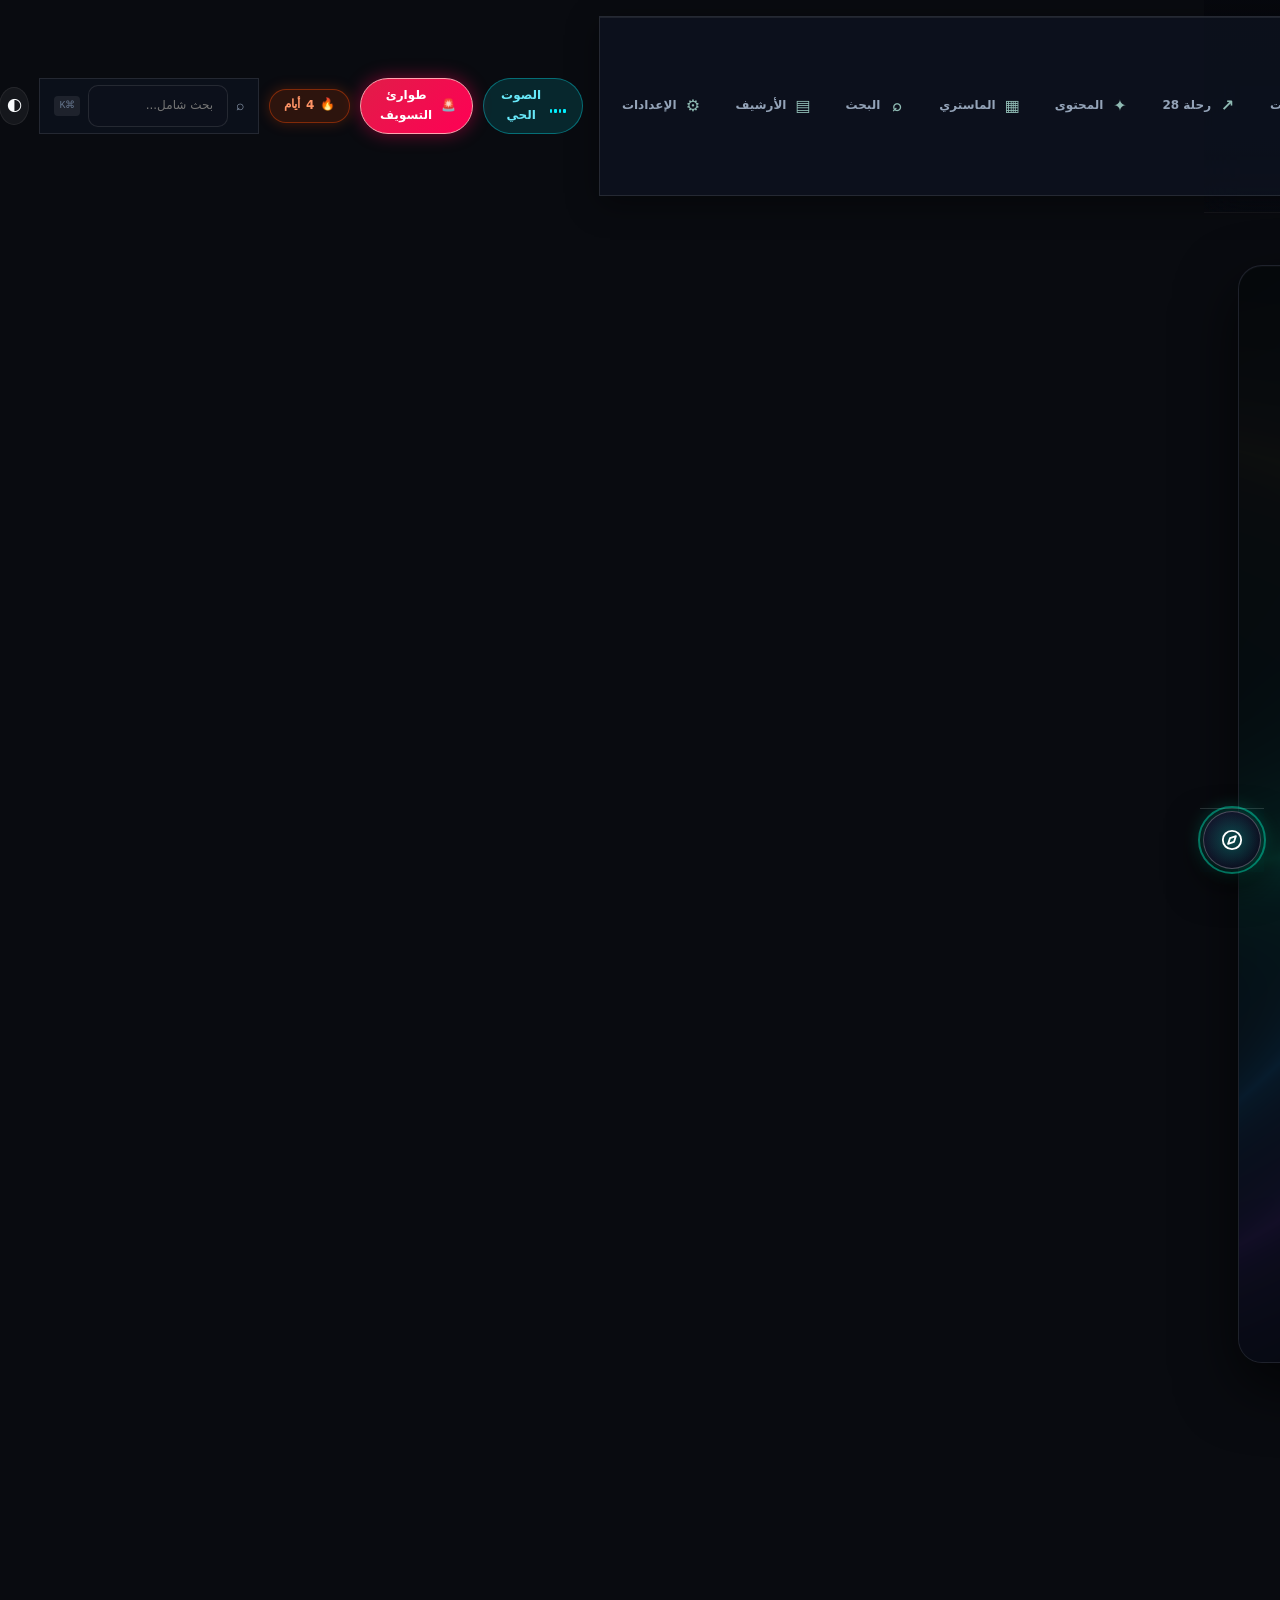
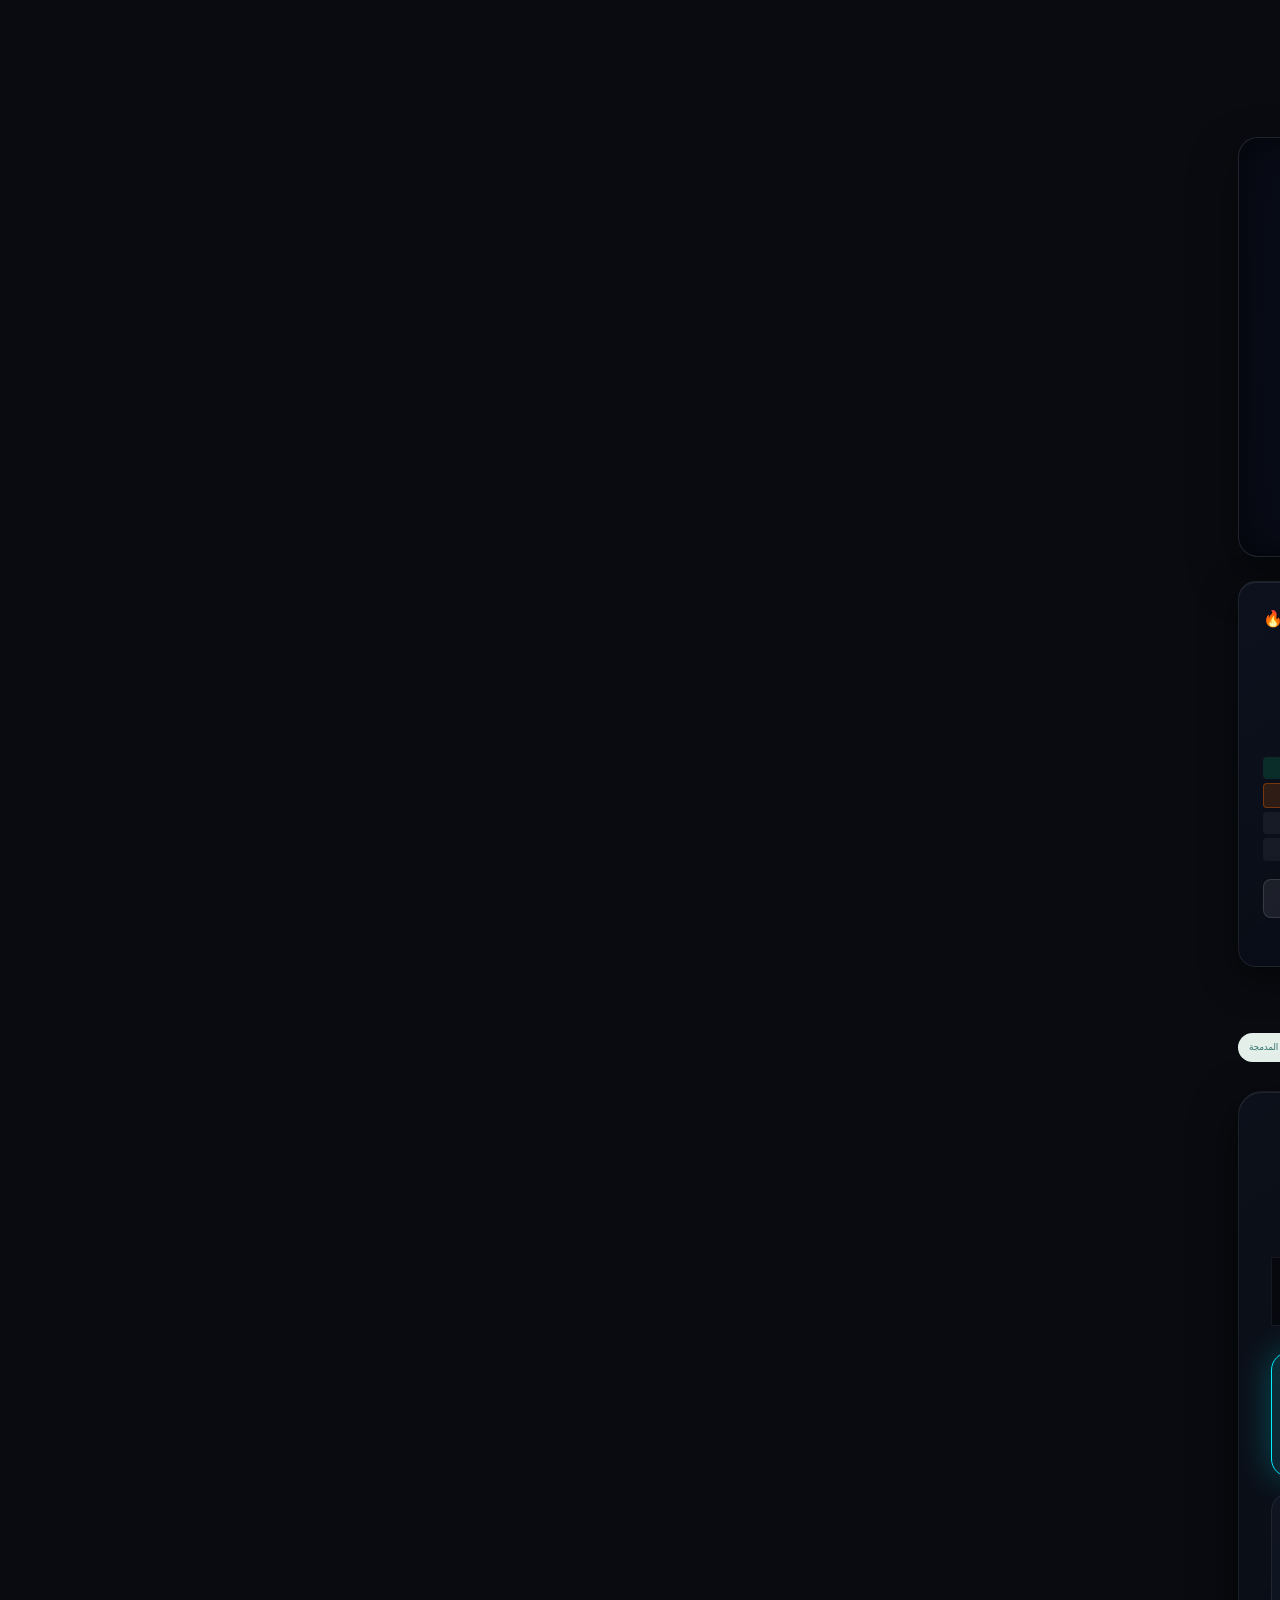
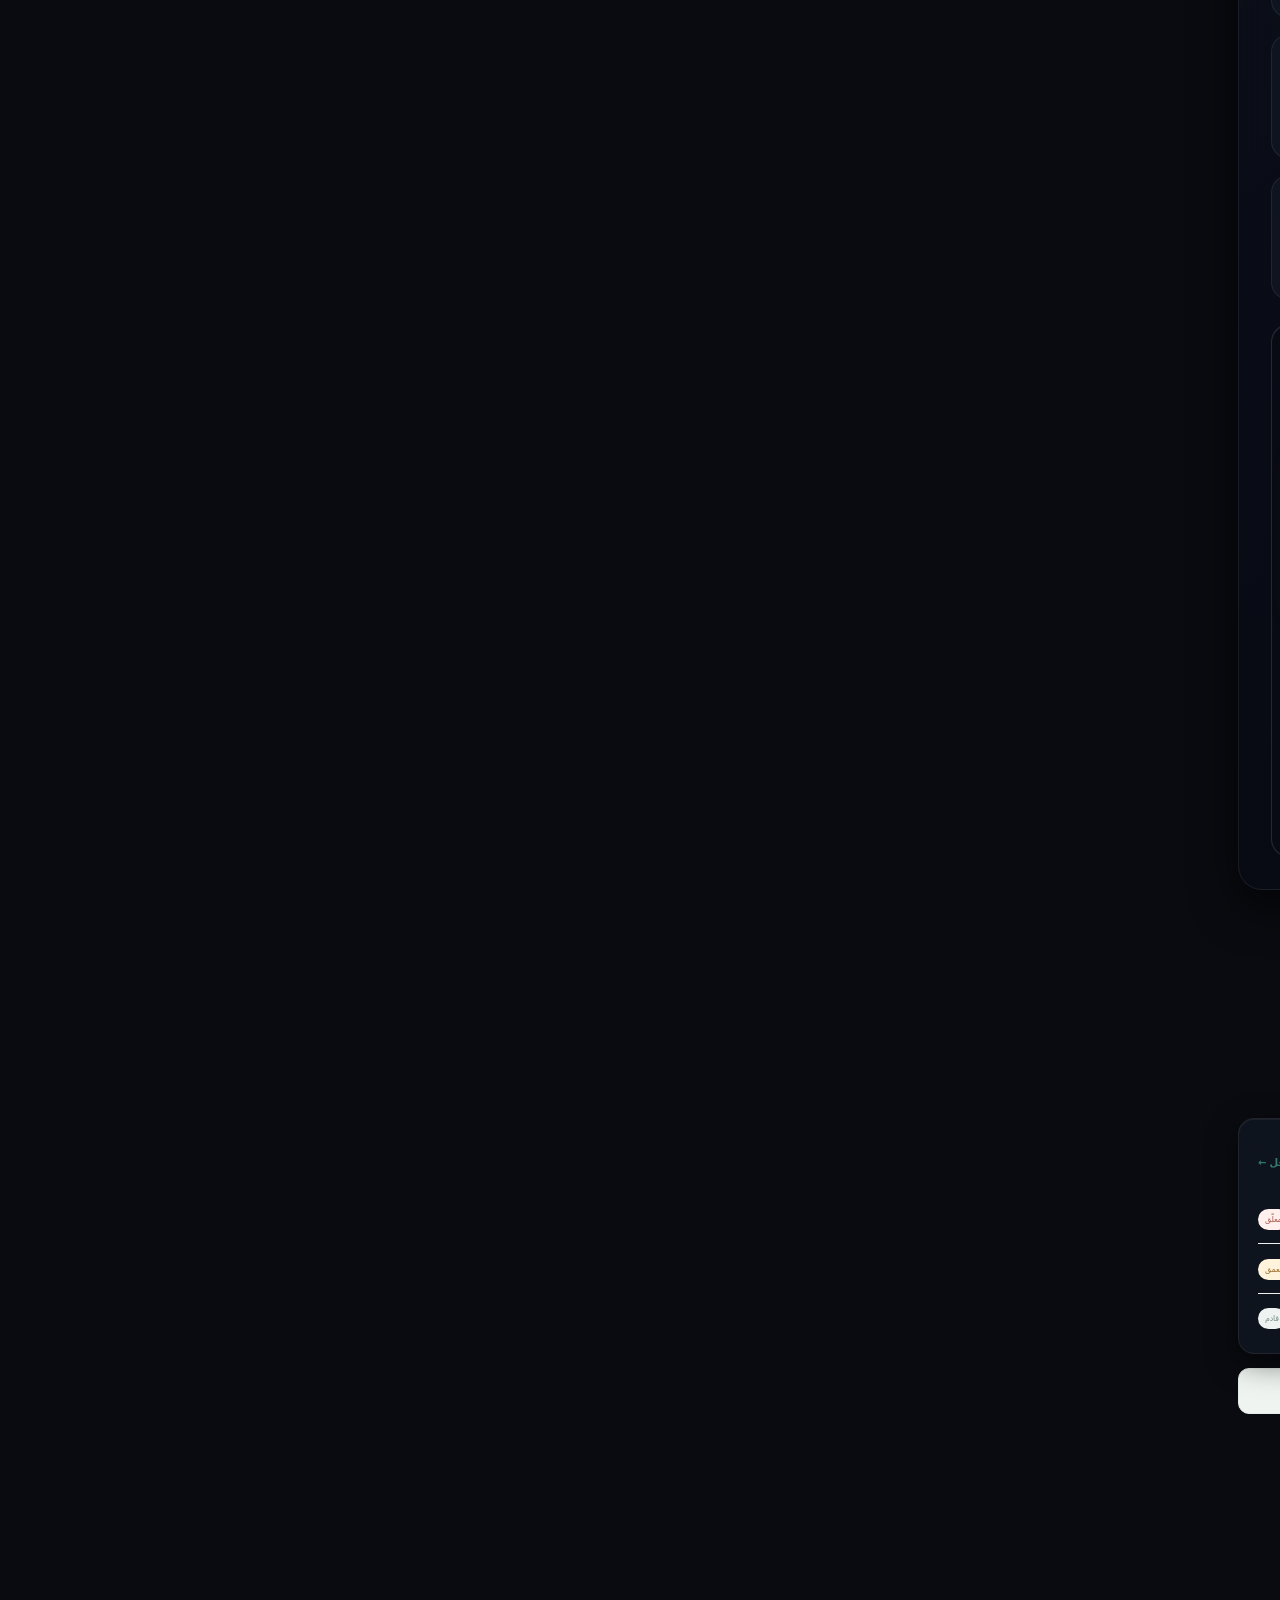
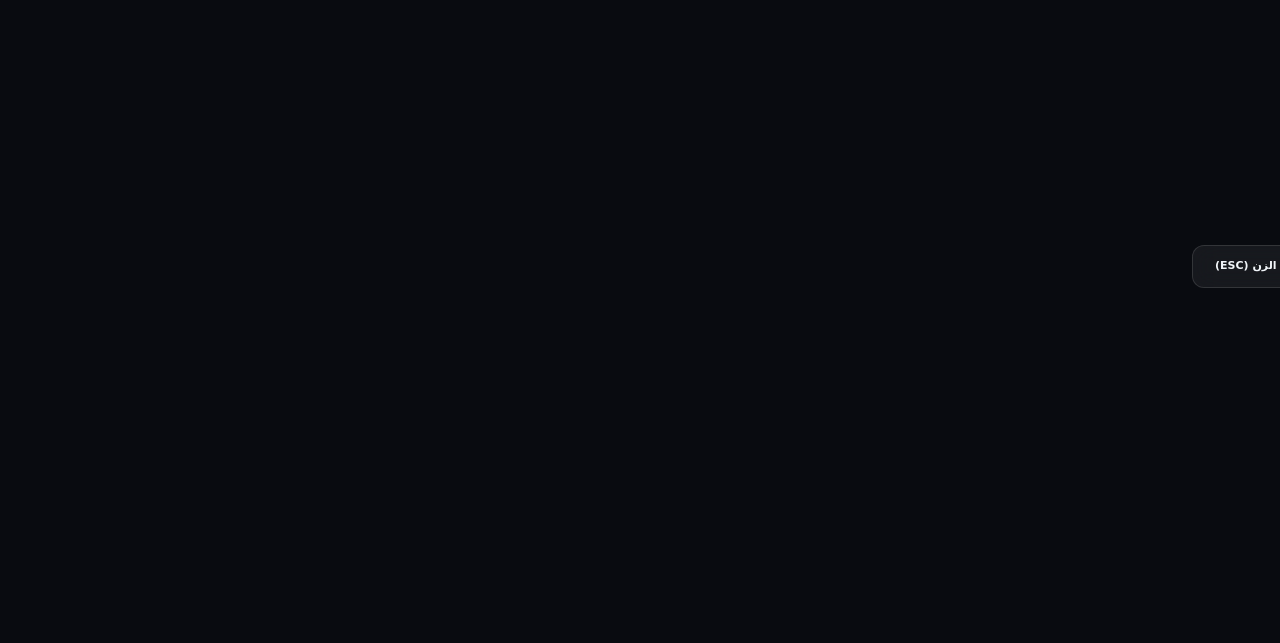
==== منصة_التركيز_والماستري_للشباب.html @ 1148b543 "feat(ui): complete radical redesign with three.js, radial nav, aurora shader, and neo theme" ====
<!DOCTYPE html>

<html dir="rtl" lang="ar">
<head>
<meta charset="utf-8"/>
<meta content="width=device-width, initial-scale=1" name="viewport"/>
<meta content="#10283a" name="theme-color"/>
<link href="[data-uri]" rel="icon" type="image/svg+xml"/>
<meta content="FOCUS LAB × TAFRA OS — مساحة متكاملة للتعلم وإدارة التركيز والتنفيذ وصناعة المحتوى والبحث." name="description"/>
<title>FOCUS LAB × TAFRA OS</title>

<style>
@charset "UTF-8";
:root{--navy:#10283a;--navy-2:#19394d;--ink:#20384a;--muted:#718391;--teal:#277b77;--mint:#bce3d9;--amber:#d7a34e;--coral:#d97966;--paper:#f3f5f2;--white:#fff;--line:#dfe6e4;--soft:#eaf1ee;--shadow:0 18px 55px rgba(18,43,59,.08);--radius:18px}
*{box-sizing:border-box}html{scroll-behavior:smooth}body{margin:0;background:var(--paper);color:var(--ink);font-family:"IBM Plex Sans Arabic","Segoe UI",Tahoma,Arial,sans-serif;font-size:14px;line-height:1.65;direction:rtl}button,input,textarea,select{font:inherit}button{cursor:pointer}a{color:inherit;text-decoration:none}button:focus-visible,a:focus-visible,input:focus-visible,select:focus-visible,textarea:focus-visible{outline:3px solid #a1d6ca;outline-offset:2px}
.app-shell{min-height:100vh;display:flex}.sidebar{width:252px;flex:0 0 252px;background:var(--navy);color:#d4e0e4;display:flex;flex-direction:column;padding:22px 15px 16px;min-height:100vh;position:sticky;top:0;height:100vh;z-index:30}.brand-lockup{display:flex;gap:12px;align-items:center;padding:5px 9px 28px;border-bottom:1px solid #294458}.brand-mark{width:40px;height:40px;border:1px solid #527c7b;border-radius:12px;display:flex;align-items:center;justify-content:center;gap:2px;color:#eaf7f3;font-weight:800;font-size:14px;background:linear-gradient(145deg,#244d5a,#173447)}.brand-mark i{font-style:normal;color:var(--amber);font-size:10px}.brand-name{font-size:12px;font-weight:800;letter-spacing:.1px;color:#fff}.brand-name b{color:var(--amber)}.brand-sub{font-size:8px;color:#92a9b5;letter-spacing:1.6px;margin-top:2px}.sidebar-label{font-size:10px;color:#78929e;font-weight:700;padding:22px 12px 9px}.primary-nav{display:grid;gap:5px}.nav-item{border:0;width:100%;background:transparent;color:#b8c8ce;border-radius:11px;display:flex;align-items:center;gap:11px;text-align:right;padding:11px 12px;font-size:12px;transition:.18s}.nav-item:hover{background:#1a3b50;color:#fff}.nav-item.active{background:#24525b;color:#fff;box-shadow:inset -3px 0 0 var(--amber)}.nav-icon{width:21px;text-align:center;font-size:16px;color:#8fbab3}.nav-item kbd{margin-right:auto;color:#76919b;font-size:9px;background:transparent}.sidebar-bottom{margin-top:auto}.local-status{background:#173548;border:1px solid #2b4b5c;border-radius:12px;padding:11px;display:flex;gap:8px;align-items:center;font-size:10px;color:#c7dedb}.local-status small{margin-right:auto;color:#83a39f;font-size:8px;letter-spacing:.7px}.status-dot{width:7px;height:7px;background:#62c39b;border-radius:50%;box-shadow:0 0 0 4px #62c39b20}.nav-item.subtle{margin-top:8px}.sidebar-version{font-size:8px;color:#668290;text-align:center;margin-top:16px;letter-spacing:1px}.sidebar-version span{color:var(--amber)}
.main-area{flex:1;min-width:0}.topbar{height:68px;display:flex;align-items:center;justify-content:space-between;padding:0 34px;background:#ffffffd9;border-bottom:1px solid var(--line);position:sticky;top:0;z-index:20;backdrop-filter:blur(16px)}.breadcrumb{display:flex;align-items:center;gap:11px;font-size:11px;color:#8a9aa4}.breadcrumb span{font-weight:800;color:#345465;letter-spacing:.3px}.breadcrumb i{font-style:normal;color:#c0c9c8}.breadcrumb b{color:var(--ink);font-weight:700}.top-actions{display:flex;align-items:center;gap:12px}.global-search{height:37px;width:min(340px,34vw);background:#f3f6f4;border:1px solid #e1e8e5;border-radius:10px;display:flex;align-items:center;gap:8px;padding:0 10px;color:#78908e}.global-search input{flex:1;min-width:0;border:0;background:transparent;outline:0;font-size:10px;color:var(--ink)}.global-search kbd{font-size:8px;color:#98a6a7;background:#fff;border:1px solid #e2e7e5;border-radius:4px;padding:2px 4px}.icon-button{width:36px;height:36px;border:1px solid var(--line);background:#fff;border-radius:10px;color:var(--ink);font-size:19px;display:grid;place-items:center}.icon-button:hover{border-color:#9fc5bb;color:var(--teal)}.avatar{width:31px;height:31px;border-radius:50%;display:grid;place-items:center;background:#e4efeb;color:#27665f;font-weight:800;font-size:9px}.mobile-menu{display:none;border:0;background:none;font-size:20px;color:var(--navy)}
.main-scroll{padding:28px 34px 60px;max-width:1700px;margin:auto}.page{display:none;animation:fadeUp .25s ease}.page.active{display:block}@keyframes fadeUp{from{opacity:0;transform:translateY(7px)}to{opacity:1;transform:none}}@media(prefers-reduced-motion:reduce){*{scroll-behavior:auto!important;animation:none!important;transition:none!important}}
.hero-panel{background:var(--navy);border-radius:24px;min-height:335px;overflow:hidden;display:grid;grid-template-columns:1.1fr .9fr;position:relative;color:#fff;box-shadow:var(--shadow)}.hero-panel:after{content:"";position:absolute;inset:0;background:linear-gradient(115deg,transparent 54%,#24526370 100%);pointer-events:none}.hero-copy{padding:42px 46px;position:relative;z-index:1}.eyebrow{font-size:9px;color:#78938f;letter-spacing:1.1px;font-weight:800;display:flex;align-items:center;gap:8px}.hero-copy .eyebrow{color:#99c3bb}.eyebrow-dot{width:6px;height:6px;border-radius:50%;background:var(--amber);box-shadow:0 0 0 4px #d7a34e20}.hero-copy h1{font-size:clamp(30px,3vw,43px);line-height:1.35;letter-spacing:-1px;margin:20px 0 11px;color:#fff;font-weight:800}.hero-copy h1 em{color:#b8e1d6;font-style:normal}.hero-copy p{max-width:590px;color:#b8cbd0;font-size:12px;line-height:2;margin:0}.hero-actions{display:flex;gap:9px;margin-top:24px}.btn{border:1px solid transparent;border-radius:10px;padding:10px 15px;font-size:11px;font-weight:700;display:inline-flex;align-items:center;justify-content:center;gap:15px;transition:.18s}.btn:hover{transform:translateY(-1px)}.btn-primary{background:var(--teal);color:#fff;border-color:#328d86}.btn-primary:hover{background:#206c68}.btn-ghost{border-color:#526d7a;background:#1b3b4e;color:#dbe8e9}.btn-secondary{background:#e8f1ed;color:#285d56;border-color:#d6e6df}.btn-danger{background:#fff0ed;color:#a24e40;border-color:#f0c6bd}.btn-small{padding:7px 11px;font-size:10px}.hero-proof{display:flex;gap:25px;margin-top:31px;color:#78949e;font-size:8px;letter-spacing:1px}.hero-proof b{color:#d7e9e7;margin-right:5px}.hero-visual{position:relative;min-height:320px;display:grid;place-items:center;overflow:hidden}.core-node{width:116px;height:116px;border-radius:50%;border:1px solid #85b8ad80;background:radial-gradient(circle,#2c6770,#17394b 66%);box-shadow:0 0 0 15px #3b716b18,0 0 60px #5fb8a33b;display:grid;place-content:center;text-align:center;z-index:3}.core-glyph{font-size:27px;font-weight:800;color:#fff;letter-spacing:-2px}.core-glyph span{color:var(--amber);font-size:13px}.core-node small{font-size:7px;color:#aed0c9;letter-spacing:1px}.orbit{position:absolute;border:1px solid #84b0ad38;border-radius:50%;transform:rotate(-25deg)}.orbit-one{width:260px;height:155px}.orbit-two{width:320px;height:214px;transform:rotate(33deg)}.orbit-three{width:385px;height:265px;transform:rotate(-50deg);border-style:dashed}.float-node{position:absolute;z-index:4;width:65px;height:65px;border-radius:15px;background:#254a5b;border:1px solid #557b81;display:grid;place-content:center;text-align:center;box-shadow:0 12px 22px #071a2855}.float-node b{font-size:18px;color:#fff;line-height:1.1}.float-node small{font-size:7px;color:#9dbcb8;letter-spacing:.8px}.node-a{top:47px;right:17%}.node-b{bottom:55px;right:25%}.node-c{top:135px;left:13%}.visual-caption{position:absolute;bottom:15px;right:0;left:0;text-align:center;font-size:7px;letter-spacing:2px;color:#688f98}
.section-heading{display:flex;justify-content:space-between;align-items:end;margin:30px 0 15px}.compact-heading{margin-top:28px}.section-heading h2{font-size:19px;margin:6px 0 0}.live-chip{font-size:9px;background:#e4efea;color:#37766d;border-radius:30px;padding:7px 11px}.live-chip i{display:inline-block;width:6px;height:6px;background:#45a880;border-radius:50%;margin-left:5px}.metrics-grid{display:grid;grid-template-columns:repeat(4,1fr);gap:13px}.metric-card{background:#fff;border:1px solid var(--line);border-radius:14px;padding:17px;position:relative;overflow:hidden}.metric-card:after{content:"";width:60px;height:60px;border:1px solid #e2ece8;border-radius:50%;position:absolute;left:-18px;top:-18px}.metric-top{display:flex;justify-content:space-between;align-items:center;color:#7e9297;font-size:9px}.metric-icon{width:28px;height:28px;border-radius:8px;display:grid;place-items:center;background:#edf4f0;color:var(--teal);font-size:14px}.metric-value{font-size:27px;font-weight:800;color:var(--navy);margin:8px 0 0;letter-spacing:-.5px}.metric-foot{font-size:9px;color:#82938e;margin-top:2px}.overview-grid{display:grid;grid-template-columns:1.3fr .7fr;gap:14px;margin-top:14px}.lower-grid{grid-template-columns:.9fr 1.1fr}.panel{background:#fff;border:1px solid var(--line);border-radius:var(--radius);padding:19px;min-width:0}.panel-head{display:flex;justify-content:space-between;align-items:center;gap:10px;margin-bottom:15px}.panel-kicker{font-size:8px;letter-spacing:1px;color:#91a09f;font-weight:800}.panel h3{font-size:15px;margin:4px 0 0;color:var(--navy)}.panel-number{font-size:9px;color:#b7c4c1}.system-flow{display:flex;align-items:center;gap:8px}.system-step{flex:1;background:#f1f5f2;border:1px solid #e3ebe7;border-radius:11px;padding:12px 10px;min-width:0}.step-no{display:block;font-size:8px;color:#b59a68;margin-bottom:5px}.system-step b{display:block;font-size:10px;color:#285b58;direction:ltr;text-align:right}.system-step small{font-size:9px;color:#879995}.flow-arrow{color:#bdc8c2;font-size:16px}.system-bridge{display:flex;gap:8px;align-items:center;flex-wrap:wrap;background:#f8faf9;border:1px dashed #d7e2de;border-radius:10px;padding:10px;margin-top:12px}.system-bridge span{color:#2d716b;font-size:9px;font-weight:800;letter-spacing:.4px}.system-bridge i{font-style:normal;font-size:9px;color:#899792;margin-left:7px}.system-note{font-size:9px;color:#71837d;border-top:1px solid #edf1ef;margin-top:12px;padding-top:10px}.spark{color:var(--amber);font-size:20px}.next-move{background:#f1f6f2;border-radius:12px;padding:15px;margin:12px 0}.next-move b{display:block;font-size:13px;color:#275a55}.next-move p{font-size:10px;color:#758983;margin:5px 0 0}.text-link{border:0;background:none;color:#367b73;font-weight:700;font-size:10px;padding:0;cursor:pointer}.text-link span{margin-right:5px}.journey-progress{display:flex;gap:14px;align-items:center}.progress-ring{--pct:0%;width:74px;height:74px;border-radius:50%;background:conic-gradient(var(--teal) var(--pct),#e9efeb 0);display:grid;place-items:center;position:relative;flex:0 0 auto}.progress-ring:before{content:"";position:absolute;inset:7px;background:#fff;border-radius:50%}.progress-ring span{position:relative;font-size:14px;font-weight:800;color:var(--navy)}.journey-progress b{display:block;font-size:17px;color:var(--navy)}.journey-progress small{display:block;color:#80938d;font-size:9px}.journey-progress p{font-size:9px;color:#87958f;margin:5px 0}.mini-week-bars{display:flex;gap:6px;margin-top:15px}.mini-week-bars span{flex:1;height:5px;background:#e8eeeb;border-radius:4px;overflow:hidden}.mini-week-bars i{display:block;height:100%;width:0;background:var(--teal)}.research-status{display:grid;gap:10px}.research-status>div{display:flex;align-items:center;gap:10px;border-bottom:1px solid #eef1ef;padding-bottom:9px}.research-status>div:last-child{border:0;padding:0}.research-status>div>b{font-size:17px;color:#b5c3bf}.research-status strong{display:block;font-size:10px;color:#314d5a}.research-status small{display:block;font-size:8px;color:#879690}.status-tag{margin-right:auto;font-style:normal;font-size:8px;padding:4px 7px;border-radius:20px;white-space:nowrap}.status-tag.amber{background:#fff3dc;color:#9a702e}.status-tag.red{background:#fff0ed;color:#ab5b4d}.status-tag.muted{background:#eef2f0;color:#7d9089}.footnote-strip{margin-top:14px;background:#eff4f1;border:1px solid #e2ebe5;border-radius:11px;padding:10px 13px;font-size:9px;color:#74857e}.footnote-strip span{color:var(--teal);font-size:15px;vertical-align:middle;margin-left:6px}
.page-intro{display:flex;justify-content:space-between;align-items:center;gap:20px;margin:5px 0 25px}.page-intro h1{font-size:30px;color:var(--navy);margin:6px 0 4px;letter-spacing:-.5px}.page-intro p{margin:0;color:#778982;font-size:11px;max-width:720px}.intro-stat{min-width:100px;padding:14px 17px;border:1px solid var(--line);background:#fff;border-radius:14px;text-align:center}.intro-stat b{display:block;font-size:27px;color:var(--teal);line-height:1.2}.intro-stat span{font-size:8px;color:#8b9a94;letter-spacing:.8px}.tab-row{display:flex;gap:5px;overflow:auto;border-bottom:1px solid var(--line);margin:0 0 17px;padding-bottom:10px;scrollbar-width:thin}.tab{white-space:nowrap;border:1px solid transparent;background:transparent;color:#7a8c85;padding:7px 12px;border-radius:8px;font-size:10px}.tab.active{background:#e6f0eb;color:#286b64;border-color:#d6e6df;font-weight:800}.content-stage{min-height:180px}.filter-row{display:flex;gap:9px;margin:15px 0}.field{width:100%;border:1px solid #dfe7e3;background:#fff;border-radius:9px;padding:10px 11px;color:var(--ink);font-size:10px;outline:0;min-width:0}.field:focus{border-color:#8eb9ad;box-shadow:0 0 0 3px #b7dacf35}.search-field{max-width:430px}.field::placeholder{color:#a0ada7}.small-field{padding:6px;font-size:9px}.form-row{display:flex;gap:8px}.stack-form{display:grid;gap:10px}.stack-form label{font-size:9px;color:#788b84}.stack-form label textarea{margin-top:4px}.plain-list{padding-right:17px;font-size:10px;color:#72857e}.plain-list li{margin:6px 0}.muted-text{color:#8d9c95;font-size:9px}
.card-grid{display:grid;grid-template-columns:repeat(3,1fr);gap:11px}.data-card{border:1px solid var(--line);background:#fff;border-radius:13px;padding:15px;min-width:0;transition:.18s;cursor:pointer}.data-card:hover{border-color:#adcfc4;transform:translateY(-2px);box-shadow:0 9px 20px #264c3d10}.data-card .card-meta{display:flex;justify-content:space-between;gap:8px;color:#91a19a;font-size:8px;margin-bottom:7px}.data-card h3{font-size:13px;line-height:1.5;color:#26495a;margin:0 0 7px}.data-card p{font-size:9px;line-height:1.8;color:#788982;margin:0}.data-card .card-foot{display:flex;justify-content:space-between;align-items:center;margin-top:12px;padding-top:9px;border-top:1px solid #eff2f0;font-size:8px;color:#8b9b95}.pill{font-size:8px;border-radius:20px;padding:4px 8px;background:#eef4f0;color:#3a776d;white-space:nowrap}.pill.warn{background:#fff4df;color:#9b712f}.pill.bad{background:#fff0ec;color:#a8594b}
.book-card{cursor:pointer}.book-card .book-number{font-size:23px;color:#d5e2dc;font-weight:800;line-height:1.1}.book-card.blocked{border-right:3px solid var(--coral)}.book-card.complete{border-right:3px solid var(--amber)}.detail-panel{background:#fff;border:1px solid var(--line);border-radius:15px;padding:22px;margin-top:14px}.detail-panel h2{font-size:19px;color:var(--navy);margin:0 0 10px}.detail-panel .detail-body{font-size:10px;color:#536a68;line-height:2;white-space:pre-wrap}.detail-actions{display:flex;gap:8px;flex-wrap:wrap;margin-top:16px}.source-links{display:flex;gap:6px;flex-wrap:wrap;margin-top:12px}.source-links a{font-size:8px;color:#2d746c;background:#eef5f1;border-radius:20px;padding:5px 9px;direction:ltr}
.tool-grid{display:grid;grid-template-columns:repeat(4,1fr);gap:11px}.tool-card{background:#fff;border:1px solid var(--line);border-radius:13px;padding:15px;cursor:pointer;position:relative;min-height:135px;transition:.18s}.tool-card:hover{border-color:#91bfb3;transform:translateY(-2px);box-shadow:0 10px 24px #183d3310}.tool-card .tool-id{font-size:8px;color:#a3b0a9;letter-spacing:1px}.tool-card .tool-icon{float:left;width:29px;height:29px;border-radius:9px;background:#ecf4ef;color:#3c8278;display:grid;place-items:center;font-size:14px}.tool-card h3{margin:10px 0 5px;color:#274858;font-size:12px}.tool-card p{margin:0;color:#82928b;font-size:9px;line-height:1.7}.tool-card .tool-action{position:absolute;bottom:12px;left:14px;color:#77a49a;font-size:13px}
.journey-topline{display:flex;gap:10px;margin:-7px 0 15px}.journey-stat{background:#fff;border:1px solid var(--line);border-radius:10px;padding:9px 13px;min-width:85px}.journey-stat span{display:block;color:#8b9a94;font-size:8px}.journey-stat b{font-size:16px;color:#2e716a}.journey-stat.wide{display:flex;align-items:center;gap:12px;flex:1;justify-content:space-between}.journey-stat.wide span{white-space:nowrap}.journey-stat.wide input{max-width:160px}.journey-weeks{display:grid;grid-template-columns:repeat(4,1fr);gap:10px;margin-bottom:14px}.week-card{background:#fff;border:1px solid var(--line);border-radius:13px;padding:13px}.week-card.active{border-color:#83b7a9;box-shadow:0 0 0 2px #c4e2d7}.week-card .week-label{font-size:8px;color:#a0ada8}.week-card h3{font-size:12px;margin:4px 0;color:#285a57}.week-card p{font-size:8px;color:#84938d;margin:0}.week-card .week-progress{height:4px;background:#edf1ef;border-radius:4px;margin-top:10px}.week-card .week-progress i{display:block;height:100%;background:var(--teal);border-radius:4px}.day-grid{display:grid;grid-template-columns:repeat(7,1fr);gap:6px;margin:12px 0 5px}.day-button{border:1px solid #e1e9e4;border-radius:8px;background:#f8faf8;padding:8px 4px;color:#72857e;text-align:center;font-size:8px}.day-button b{display:block;font-size:14px;color:#315e5a}.day-button.done{background:#e5f2eb;border-color:#bcdacb;color:#3d796c}.day-button.selected{border-color:var(--teal);box-shadow:inset 0 0 0 1px var(--teal)}.day-detail{margin-top:12px}.day-detail h3{font-size:16px}.day-detail .day-detail-row{display:grid;grid-template-columns:1fr 1fr;gap:10px;margin:12px 0}.detail-box{background:#f3f7f4;border-radius:10px;padding:13px}.detail-box span{display:block;color:#8b9b93;font-size:8px}.detail-box b{display:block;color:#375a54;font-size:10px;margin-top:4px}
.mastery-flow{display:flex;gap:5px;overflow:auto;margin-bottom:15px;padding-bottom:3px}.mastery-stage{min-width:85px;flex:1;text-align:center;background:#e8f0eb;border-radius:8px;padding:8px 6px;font-size:8px;color:#477269}.mastery-stage b{display:block;color:#2b645d;font-size:9px}.mastery-layout{display:grid;grid-template-columns:1.25fr .75fr;gap:13px}.task-form{display:grid;gap:8px;border-bottom:1px solid #edf1ee;padding-bottom:14px}.task-form .form-row>*{flex:1}.task-filters{display:flex;gap:5px;margin:12px 0}.chip{border:1px solid #e1e9e4;border-radius:20px;background:#fff;color:#82918a;font-size:8px;padding:5px 10px}.chip.active{background:#e7f1ed;color:#286d63;border-color:#cfe3d9}.task-list{display:grid;gap:8px}.task-item{border:1px solid #e6ece8;border-radius:10px;padding:11px;display:grid;grid-template-columns:auto 1fr auto;gap:10px;align-items:start}.task-check{width:17px;height:17px;border:1px solid #b7c9c0;border-radius:5px;background:#fff;color:#fff;font-size:10px;display:grid;place-items:center}.task-check.done{background:var(--teal);border-color:var(--teal)}.task-item h4{font-size:10px;color:#345360;margin:0}.task-item p{font-size:8px;color:#8a9992;margin:3px 0}.task-item.done h4{text-decoration:line-through;color:#91a19a}.task-actions{display:flex;gap:4px}.task-actions button{border:0;background:#f2f5f3;color:#87958f;border-radius:5px;padding:4px 6px;font-size:8px}.task-meta{display:flex;gap:6px;flex-wrap:wrap;margin-top:5px}.priority{font-size:7px;padding:2px 6px;border-radius:10px}.priority.high{background:#fff0ec;color:#ad6252}.priority.medium{background:#fff5e3;color:#a07b3e}.priority.low{background:#eef4ef;color:#678778}.side-stack{display:grid;gap:13px;align-content:start}.history-list{display:grid;gap:7px;margin-top:12px}.history-item{padding:8px 10px;background:#f7f9f7;border-radius:8px;font-size:8px;color:#7b8d84}.principle-panel{background:#17374a;color:#fff;border:0}.principle-panel h3{color:#d4e9e3;font-size:16px;line-height:1.6}.principle-panel p{color:#9db9b8;font-size:9px}
.content-stats{display:grid;grid-template-columns:repeat(6,1fr);gap:8px;margin:-5px 0 18px}.content-stat{background:#fff;border:1px solid var(--line);border-radius:10px;padding:10px}.content-stat b{font-size:18px;color:var(--teal);display:block}.content-stat span{font-size:8px;color:#85968e}.data-toolbar{display:flex;gap:8px;flex-wrap:wrap;margin:12px 0}.data-toolbar .field{width:auto;flex:1;min-width:145px}.idea-grid{display:grid;grid-template-columns:repeat(3,1fr);gap:9px}.idea-row{border:1px solid var(--line);border-radius:12px;background:#fff;padding:12px}.idea-row h4{margin:0 0 5px;color:#2c5260;font-size:10px}.idea-row p{font-size:8px;color:#83938b;margin:0 0 8px;line-height:1.7}.idea-row .idea-hook{font-size:8px;color:#46776d;background:#f0f6f2;border-radius:6px;padding:7px;margin-top:7px}.idea-row .idea-tag{font-size:7px;color:#a0ada6}.pagination{display:flex;align-items:center;justify-content:center;gap:7px;margin:17px 0}.pagination button{border:1px solid #dce7e0;background:#fff;color:#55776f;border-radius:7px;padding:6px 10px;font-size:9px}.pagination span{font-size:9px;color:#82918a}.data-table-wrap{overflow:auto;border:1px solid var(--line);border-radius:11px;background:#fff}.data-table{border-collapse:collapse;width:100%;font-size:8px;min-width:700px}.data-table th{position:sticky;top:0;text-align:right;background:#18384b;color:#e8f1ee;padding:9px;white-space:nowrap}.data-table td{border-bottom:1px solid #edf1ee;padding:8px;color:#6b7e78;vertical-align:top;max-width:260px}.data-table tr:nth-child(even){background:#f8faf8}.data-table td:first-child{color:#3d736a;white-space:nowrap}.table-link{border:0;background:transparent;color:#2d766c;text-align:right;padding:0}.sheet-library{display:grid;grid-template-columns:repeat(3,1fr);gap:9px}.sheet-card{background:#fff;border:1px solid var(--line);border-radius:10px;padding:12px;text-align:right}.sheet-card b{display:block;font-size:9px;color:#315b60;direction:ltr;text-align:right}.sheet-card span{font-size:8px;color:#899a91}.sheet-card em{display:block;font-size:7px;color:#b18443;font-style:normal;margin-top:5px}
.analytics-grid{display:grid;grid-template-columns:1fr 1fr;gap:12px}.chart-panel{background:#fff;border:1px solid var(--line);border-radius:13px;padding:15px}.bar-line{display:grid;grid-template-columns:100px 1fr 45px;gap:8px;align-items:center;margin:9px 0;font-size:8px;color:#74877f}.bar-track{height:8px;background:#edf1ef;border-radius:20px;overflow:hidden}.bar-track i{height:100%;display:block;background:var(--teal);border-radius:20px}.metric-input-row{display:flex;gap:8px;align-items:center;margin:8px 0}.metric-input-row label{flex:1;font-size:9px;color:#70847b}.metric-input-row input{width:100px}
.betafra-grid{display:grid;grid-template-columns:1fr 1fr;gap:12px}.journey-stage-card{background:#fff;border:1px solid var(--line);border-radius:13px;padding:17px}.journey-stage-card .stage-no{color:#c59b54;font-size:10px;font-weight:800}.journey-stage-card h3{font-size:13px;color:#31555c;margin:5px 0}.journey-stage-card p{font-size:9px;color:#82928a;margin:0;line-height:1.8}.institution-layout{display:grid;grid-template-columns:1.1fr .9fr;gap:12px}.highlight-box{background:#17384a;border-radius:14px;padding:18px;color:#fff}.highlight-box h3{color:#d8ebe5}.highlight-box p{font-size:9px;color:#b1c5c6}.disclaimer{background:#fff5e4;border:1px solid #f1dfba;color:#8c6d35;border-radius:10px;padding:12px;font-size:9px;margin-top:12px}
.research-dashboard{display:grid;grid-template-columns:repeat(4,1fr);gap:10px;margin-bottom:14px}.research-card-mini{background:#fff;border:1px solid var(--line);border-radius:12px;padding:13px}.research-card-mini b{font-size:22px;color:#32756b;display:block}.research-card-mini span{font-size:8px;color:#82928b}.research-split{display:grid;grid-template-columns:1fr 1fr;gap:13px}.archive-layout{display:grid;grid-template-columns:270px 1fr;gap:12px;align-items:start}.archive-list{position:sticky;top:82px}.archive-doc-button{width:100%;border:0;border-bottom:1px solid #edf1ee;background:#fff;text-align:right;padding:11px 4px;color:#5c7771;font-size:9px}.archive-doc-button.active{color:#1f6e66;font-weight:800}.archive-doc-button small{display:block;color:#97a49d;font-size:7px;margin-top:3px}.archive-reader{min-height:450px}.reader-head{display:flex;justify-content:space-between;align-items:center;gap:12px}.reader-head input{max-width:250px}.archive-result{font-size:9px;line-height:1.9;max-height:68vh;overflow:auto;white-space:pre-wrap;color:#627a72;background:#fafcfb;border-radius:10px;padding:15px;margin-top:13px}.archive-result mark{background:#f8e6aa;color:#483b22}.settings-grid{display:grid;grid-template-columns:1fr 1fr;gap:13px}.settings-grid .panel p{font-size:9px;color:#83938b}.button-row{display:flex;gap:8px;flex-wrap:wrap;margin-top:14px}.file-button{cursor:pointer}.file-button input{display:none}.inline-feedback{font-size:9px;color:#36796e;margin-top:10px}.danger-zone{border-color:#f0d5ce}
.modal-backdrop{display:none;position:fixed;inset:0;background:#0b1d2acc;z-index:100;align-items:center;justify-content:center;padding:20px}.modal-backdrop.open{display:flex}.modal-window{width:min(640px,100%);max-height:90vh;overflow:auto;background:#fff;border-radius:18px;box-shadow:0 30px 90px #07152080}.modal-header{display:flex;justify-content:space-between;align-items:start;padding:21px 23px 15px;border-bottom:1px solid #edf1ef}.modal-header h2{font-size:19px;color:var(--navy);margin:5px 0}.modal-header p{font-size:9px;color:#85948c;margin:0}.modal-body{padding:20px 23px}.modal-footer{display:flex;justify-content:space-between;align-items:center;padding:12px 23px;border-top:1px solid #edf1ef;color:#9aa69f;font-size:8px}.close-modal{font-size:22px}.tool-form-grid{display:grid;grid-template-columns:1fr 1fr;gap:10px}.tool-form-grid label{display:grid;gap:4px;font-size:9px;color:#778a82}.tool-form-grid label.full{grid-column:1/-1}.tool-form-grid textarea{resize:vertical}.result-box{margin-top:14px;background:#eef5f0;border:1px solid #dceae1;border-radius:11px;padding:14px;color:#315f57;font-size:10px;line-height:1.9;white-space:pre-wrap}.result-box h4{margin:0 0 6px;color:#2f6d64}.check-list{display:grid;gap:7px}.check-list label{display:flex;gap:8px;align-items:center;background:#f7f9f7;border-radius:7px;padding:8px;font-size:9px;color:#607a70}.check-list input{accent-color:var(--teal)}
.toast{position:fixed;bottom:22px;left:22px;background:#15394a;color:#eff8f4;border:1px solid #416775;border-radius:10px;padding:10px 14px;font-size:10px;box-shadow:0 12px 35px #091e2c45;opacity:0;pointer-events:none;transform:translateY(8px);transition:.2s;z-index:140}.toast.show{opacity:1;transform:none}
.command-palette{display:none;position:fixed;inset:0;z-index:150;background:#0c1e2caa;align-items:flex-start;justify-content:center;padding-top:15vh}.command-palette.open{display:flex}.command-box{width:min(520px,calc(100% - 30px));background:#fff;border-radius:15px;padding:13px;box-shadow:0 25px 80px #08192380}.command-box input{width:100%;border:1px solid #dce7e0;border-radius:9px;padding:11px;font-size:11px}.command-box small{display:block;color:#9aa79f;font-size:8px;margin:10px}.command-result{width:100%;border:0;border-radius:8px;background:#fff;text-align:right;padding:10px;color:#365f59;font-size:10px}.command-result:hover{background:#eff5f1}
.empty-state{text-align:center;color:#93a19b;padding:28px;font-size:10px}.page-spacer{height:16px}
@media(max-width:1180px){.sidebar{width:220px;flex-basis:220px}.main-scroll{padding:24px}.tool-grid{grid-template-columns:repeat(3,1fr)}.hero-copy{padding:34px}.content-stats{grid-template-columns:repeat(3,1fr)}}
@media(max-width:900px){.sidebar{position:fixed;right:0;transform:translateX(105%);transition:transform .25s;height:100dvh;box-shadow:-20px 0 45px #071a2533}.sidebar.open{transform:none}.mobile-menu{display:block}.topbar{padding:0 18px;gap:10px}.main-scroll{padding:20px 18px 45px}.hero-panel{grid-template-columns:1fr .75fr}.overview-grid,.lower-grid,.mastery-layout,.research-split{grid-template-columns:1fr}.archive-layout{grid-template-columns:1fr}.archive-list{position:static}.archive-doc-button{display:inline-block;width:auto;border:1px solid #edf1ee;margin:3px;border-radius:8px;padding:8px}.research-dashboard{grid-template-columns:repeat(2,1fr)}}
@media(max-width:650px){.topbar{height:58px}.breadcrumb span{display:none}.global-search{width:38vw}.global-search kbd,.avatar{display:none}.hero-panel{grid-template-columns:1fr}.hero-copy{padding:28px 23px}.hero-copy h1{font-size:31px}.hero-visual{min-height:220px;margin-top:-13px}.orbit-one{width:220px;height:130px}.orbit-two{width:260px;height:170px}.orbit-three{width:300px;height:205px}.node-a{top:20px}.node-b{bottom:20px}.node-c{top:80px}.metrics-grid{grid-template-columns:repeat(2,1fr)}.metric-card{padding:12px}.metric-value{font-size:22px}.section-heading{align-items:start;gap:8px}.overview-grid{gap:10px}.system-flow{align-items:stretch;flex-direction:column}.flow-arrow{transform:rotate(-90deg);align-self:center}.system-step b{text-align:right}.system-bridge{gap:5px}.page-intro{align-items:flex-start}.page-intro h1{font-size:24px}.intro-stat{min-width:75px;padding:10px}.intro-stat b{font-size:21px}.tab-row{margin-bottom:13px}.card-grid,.idea-grid{grid-template-columns:1fr 1fr}.tool-grid{grid-template-columns:1fr 1fr}.tool-card{min-height:145px}.journey-topline{flex-wrap:wrap}.journey-stat.wide{flex-basis:100%}.journey-weeks{grid-template-columns:1fr 1fr}.day-grid{grid-template-columns:repeat(4,1fr)}.day-detail .day-detail-row{grid-template-columns:1fr}.content-stats{grid-template-columns:repeat(3,1fr)}.filter-row,.form-row{flex-direction:column}.betafra-grid,.institution-layout,.analytics-grid,.settings-grid{grid-template-columns:1fr}.tool-form-grid{grid-template-columns:1fr}.tool-form-grid label.full{grid-column:auto}.reader-head{align-items:flex-start;flex-direction:column}.reader-head input{max-width:none}.modal-footer{align-items:flex-start;gap:8px;flex-direction:column}.archive-result{max-height:55vh}.sheet-library{grid-template-columns:1fr 1fr}.task-item{grid-template-columns:auto 1fr}.task-actions{grid-column:2}.global-search input{font-size:9px}.main-scroll{padding:15px 12px 35px}}
@media(max-width:400px){.card-grid,.idea-grid,.tool-grid{grid-template-columns:1fr}.hero-copy h1{font-size:27px}.metrics-grid{gap:7px}.system-bridge{align-items:flex-start;flex-direction:column}}

.callout{background:#fff8e9;border-right:3px solid #d5a14e;border-radius:8px;padding:11px 13px;margin:12px 0;color:#7a633d;font-size:9px;line-height:1.9}
.disclaimer{background:#fff7e9;border:1px solid #f0e3c8;border-radius:10px;padding:10px 12px;color:#8b713e;font-size:8px;line-height:1.8;margin-top:12px}
.md-bullet{display:block;padding-right:14px;margin:4px 0}
.detail-body h2,.detail-body h3,.detail-body h4{color:#315d5b;margin:12px 0 5px}
.detail-body p{margin:5px 0 9px}
.detail-body strong{color:#325a59}
.detail-body code{direction:ltr;unicode-bidi:embed;background:#eef3ef;padding:1px 4px;border-radius:4px}
.timer-display{font-size:46px;font-weight:800;color:#1e6e68;letter-spacing:2px;text-align:center;padding:16px}
.recall-question{font-size:13px;color:#234f58;font-weight:700;margin:12px 0}
.message-preview{white-space:pre-wrap;background:#fff;border:1px solid #dce8df;border-radius:8px;padding:13px;margin-bottom:10px;direction:rtl}
.timeline{border-right:2px solid #d6e6de;margin:12px 12px 12px 0;padding-right:17px}
.timeline .item{position:relative;margin:0 0 13px;font-size:9px;color:#617a71}
.timeline .item:before{content:"";position:absolute;right:-23px;top:6px;width:9px;height:9px;border-radius:50%;background:#d1a35d;border:2px solid white;box-shadow:0 0 0 1px #d1a35d}
.timeline .item b{color:#315c58;font-size:10px}
.timeline .item p{margin:3px 0;color:#899790;font-size:8px}
.research-log-row{display:grid;grid-template-columns:30px 1fr auto;gap:9px;align-items:start;padding:10px 0;border-bottom:1px solid #edf1ee}
.research-log-no{font-size:16px;font-weight:800;color:#bdcfc5}
.research-log-row b{display:block;color:#345961;font-size:9px}
.research-log-row small{display:block;color:#899890;font-size:8px;line-height:1.7}

/* ==========================================================================
   FOCUS LAB × TAFRA OS — AWARD-WINNING STUDIO EDITION (2026)
   Inspired by: basement.studio, hellosol.app, pryzm.design, freckle.tech,
   thedigitalthird.com, leeholmes.uk & definedvc.com.
   Design DNA: Neo-Brutalist Void, High-Precision Architectural Grids,
   Tactile Glassmorphism, Monospace Telemetry & Luminous Accents.
   ========================================================================== */

@import url('https://fonts.googleapis.com/css2?family=Alexandria:wght@300;400;500;600;700;800;900&family=Cairo:wght@400;500;600;700;800;900&family=Plus+Jakarta+Sans:wght@400;500;600;700;800;900&family=Source+Serif+4:ital,opsz,wght@0,8..60,400..800;1,8..60,400..700&family=JetBrains+Mono:wght@400;500;700;800&family=Space+Mono:wght@400;700&display=swap');

:root {
  /* The "Basement Void" & Luminous Dark Palette */
  --bg-deep: #030508;
  --bg-surface: #070a12;
  --bg-card: rgba(11, 16, 28, 0.76);
  --bg-card-hover: rgba(16, 24, 42, 0.92);
  --bg-glass: rgba(7, 10, 18, 0.88);
  --border-subtle: rgba(255, 255, 255, 0.08);
  --border-highlight: rgba(0, 255, 136, 0.45);
  
  --text-main: #f8fafc;
  --text-dim: #94a3b8;
  --text-muted: #4b5563;
  
  /* Iconic High-Impact Accents */
  --neon-orange: #ff4d00;          /* Basement Safety Orange */
  --neon-orange-glow: rgba(255, 77, 0, 0.35);
  --acid-lime: #00ff88;            /* Pryzm / Freckle Acid Green */
  --acid-lime-glow: rgba(0, 255, 136, 0.35);
  --cyber-cyan: #00f0ff;           /* HelloSol Electric Cyan */
  --cyber-cyan-glow: rgba(0, 240, 255, 0.35);
  --ultraviolet: #a855f7;          /* The Digital Third Purple */
  --ultraviolet-glow: rgba(168, 85, 247, 0.35);
  --danger-rose: #ff0055;
  --danger-rose-glow: rgba(255, 0, 85, 0.35);
  
  /* Legacy mappings */
  --emerald: var(--acid-lime);
  --emerald-glow: var(--acid-lime-glow);
  --cyan: var(--cyber-cyan);
  --cyan-glow: var(--cyber-cyan-glow);
  --amber: var(--neon-orange);
  --amber-glow: var(--neon-orange-glow);
  --purple: var(--ultraviolet);
  --rose: var(--danger-rose);

  --radius-xs: 4px;
  --radius-sm: 8px;
  --radius-md: 12px;
  --radius-lg: 18px;
  --radius-xl: 24px;
  
  --font-mono: 'Space Mono', 'IBM Plex Mono', monospace;
  --font-display: 'Cairo', 'Plus Jakarta Sans', system-ui, sans-serif;
  
  --shadow-subtle: 0 12px 36px -10px rgba(0, 0, 0, 0.8), inset 0 1px 0 rgba(255, 255, 255, 0.1);
  --shadow-hover: 0 20px 50px -10px rgba(0, 0, 0, 0.9), 0 0 30px rgba(0, 255, 136, 0.22);
}

[data-theme="light"] {
  --bg-deep: #f5f7fa;
  --bg-surface: #ffffff;
  --bg-card: rgba(255, 255, 255, 0.95);
  --bg-card-hover: #ffffff;
  --bg-glass: rgba(255, 255, 255, 0.9);
  --border-subtle: #e2e8f0;
  --border-highlight: rgba(0, 255, 136, 0.6);
  --text-main: #090d16;
  --text-dim: #475569;
  --text-muted: #94a3b8;
  --shadow-subtle: 0 10px 30px -5px rgba(0, 0, 0, 0.06);
  --shadow-hover: 0 20px 40px -5px rgba(0, 0, 0, 0.12), 0 0 25px rgba(0, 255, 136, 0.15);
}

/* ==========================================================================
   THE VOID & ARCHITECTURAL GRID (BASEMENT.STUDIO STYLE)
   ========================================================================== */

body {
  background-color: var(--bg-deep) !important;
  color: var(--text-main) !important;
  font-family: var(--font-display) !important;
  letter-spacing: -0.015em;
  line-height: 1.65;
  overflow-x: hidden;
  background-image: 
    linear-gradient(to right, rgba(255, 255, 255, 0.025) 1px, transparent 1px),
    linear-gradient(to bottom, rgba(255, 255, 255, 0.025) 1px, transparent 1px),
    radial-gradient(circle at 10% 15%, rgba(0, 255, 136, 0.07) 0%, transparent 45%),
    radial-gradient(circle at 90% 25%, rgba(0, 240, 255, 0.07) 0%, transparent 42%),
    radial-gradient(circle at 50% 85%, rgba(255, 77, 0, 0.06) 0%, transparent 48%) !important;
  background-size: 40px 40px, 40px 40px, 100% 100%, 100% 100%, 100% 100% !important;
  background-attachment: fixed !important;
}

/* ==========================================================================
   LIVE HUD TELEMETRY MARQUEE (TACTILE RUNNER)
   ========================================================================== */

.telemetry-ticker-bar {
  background: rgba(0, 0, 0, 0.7);
  border-bottom: 1px solid var(--border-subtle);
  overflow: hidden;
  white-space: nowrap;
  font-family: var(--font-mono);
  font-size: 11px;
  color: var(--text-dim);
  padding: 6px 0;
  letter-spacing: 0.1em;
  user-select: none;
  backdrop-filter: blur(12px);
  position: relative;
  z-index: 25;
}

.ticker-track {
  display: inline-flex;
  gap: 32px;
  animation: tickerSlide 35s linear infinite;
}

.ticker-track span {
  display: inline-flex;
  align-items: center;
  gap: 8px;
}

.ticker-track span b {
  color: var(--acid-lime);
}

@keyframes tickerSlide {
  0% { transform: translateX(0); }
  100% { transform: translateX(-50%); }
}

/* ==========================================================================
   BENTO PANELS & REFRACTIVE GLASS (PRYZM / THE DIGITAL THIRD)
   ========================================================================== */

.panel, .hero-panel, .metric-card, .tool-card, .book-card, .bank-card, .modal-window {
  background: var(--bg-card) !important;
  border: 1px solid var(--border-subtle) !important;
  backdrop-filter: blur(24px) !important;
  border-radius: var(--radius-lg) !important;
  box-shadow: var(--shadow-subtle) !important;
  transition: all 0.28s cubic-bezier(0.16, 1, 0.3, 1) !important;
  position: relative;
  overflow: hidden;
}

/* Edge-to-Edge Beam & Spotlights */
.panel::before, .metric-card::before, .tool-card::before {
  content: "";
  position: absolute;
  top: 0;
  left: 0;
  right: 0;
  height: 1px;
  background: linear-gradient(90deg, transparent, rgba(255, 255, 255, 0.22), transparent);
  pointer-events: none;
  z-index: 2;
}

.panel:hover, .metric-card:hover, .tool-card:hover, .book-card:hover, .bank-card:hover {
  border-color: var(--border-highlight) !important;
  transform: translateY(-4px) !important;
  box-shadow: var(--shadow-hover) !important;
}

/* Architectural Crosshair Details on Corner (Basement Style) */
.hud-corner {
  position: absolute;
  font-family: var(--font-mono);
  font-size: 10px;
  color: rgba(255, 255, 255, 0.2);
  pointer-events: none;
  line-height: 1;
}
.hud-corner.tl { top: 8px; left: 8px; }
.hud-corner.tr { top: 8px; right: 8px; }
.hud-corner.bl { bottom: 8px; left: 8px; }
.hud-corner.br { bottom: 8px; right: 8px; }

/* ==========================================================================
   SIDEBAR & BRAND LOCKUP (STUDIO GRADE)
   ========================================================================== */

.sidebar {
  background: var(--bg-surface) !important;
  border-left: 1px solid var(--border-subtle) !important;
  backdrop-filter: blur(28px) !important;
  box-shadow: 4px 0 35px rgba(0, 0, 0, 0.5) !important;
}

.brand-lockup {
  padding-bottom: 22px !important;
  border-bottom: 1px solid var(--border-subtle) !important;
}

.brand-mark {
  background: linear-gradient(135deg, rgba(0, 255, 136, 0.2), rgba(0, 240, 255, 0.2)) !important;
  border: 1px solid var(--acid-lime) !important;
  box-shadow: 0 0 20px var(--acid-lime-glow) !important;
  border-radius: 10px !important;
}

.brand-name {
  font-family: var(--font-display) !important;
  font-size: 14px !important;
  font-weight: 900 !important;
  letter-spacing: -0.02em !important;
  color: #ffffff !important;
}

.brand-name b {
  color: var(--neon-orange) !important;
}

.brand-sub {
  font-family: var(--font-mono) !important;
  font-size: 9px !important;
  letter-spacing: 0.15em !important;
  color: var(--text-dim) !important;
}

.nav-item {
  color: var(--text-dim) !important;
  font-weight: 700 !important;
  border-radius: var(--radius-md) !important;
  padding: 11px 16px !important;
  transition: all 0.2s cubic-bezier(0.16, 1, 0.3, 1) !important;
  border: 1px solid transparent !important;
  position: relative;
}

.nav-item:hover {
  background: rgba(255, 255, 255, 0.05) !important;
  color: var(--text-main) !important;
  transform: translateX(-4px) !important;
  border-color: rgba(255, 255, 255, 0.08) !important;
}

.nav-item.active {
  background: linear-gradient(90deg, rgba(0, 255, 136, 0.16), rgba(0, 240, 255, 0.08)) !important;
  color: #ffffff !important;
  border-right: 3px solid var(--acid-lime) !important;
  border-color: rgba(0, 255, 136, 0.35) !important;
  box-shadow: 0 0 25px rgba(0, 255, 136, 0.25) !important;
}

.nav-item kbd {
  font-family: var(--font-mono) !important;
  font-size: 10px !important;
  border: 1px solid rgba(255, 255, 255, 0.1) !important;
  background: rgba(0, 0, 0, 0.35) !important;
  border-radius: 4px !important;
  padding: 2px 6px !important;
  color: var(--text-dim) !important;
}

/* Student Nav Item with Basement Safety Orange Ping */
.nav-item[data-page="student"] {
  background: linear-gradient(90deg, rgba(255, 77, 0, 0.14), rgba(255, 0, 85, 0.08)) !important;
  border: 1px solid rgba(255, 77, 0, 0.35) !important;
  color: #ff9466 !important;
  font-weight: 800 !important;
}

.nav-item[data-page="student"]::after {
  content: "";
  position: absolute;
  top: 12px;
  left: 12px;
  width: 6px;
  height: 6px;
  border-radius: 50%;
  background: var(--neon-orange);
  box-shadow: 0 0 10px var(--neon-orange);
  animation: radarPing 2s cubic-bezier(0, 0, 0.2, 1) infinite;
}

@keyframes radarPing {
  0% { transform: scale(1); opacity: 1; }
  50% { transform: scale(2); opacity: 0.3; }
  100% { transform: scale(1); opacity: 1; }
}

.nav-item[data-page="student"]:hover {
  background: linear-gradient(90deg, rgba(255, 77, 0, 0.25), rgba(255, 0, 85, 0.18)) !important;
  border-color: var(--neon-orange) !important;
  box-shadow: 0 0 30px rgba(255, 77, 0, 0.4) !important;
}

.nav-item[data-page="student"].active {
  border-right: 3px solid var(--neon-orange) !important;
  color: #ffffff !important;
}

/* ==========================================================================
   TOPBAR & CONTROLS
   ========================================================================== */

.topbar {
  background: var(--bg-glass) !important;
  border-bottom: 1px solid var(--border-subtle) !important;
  backdrop-filter: blur(28px) !important;
  padding: 12px 24px !important;
}

.breadcrumb {
  font-family: var(--font-mono);
  font-size: 11px;
  color: var(--text-dim);
  letter-spacing: 0.05em;
}

.breadcrumb b {
  color: #ffffff;
}

/* Audio Pill Button */
.audio-ctrl-btn {
  display: flex;
  align-items: center;
  gap: 8px;
  background: rgba(0, 240, 255, 0.12);
  border: 1px solid rgba(0, 240, 255, 0.35);
  color: #67e8f9;
  padding: 7px 16px;
  border-radius: 999px;
  font-size: 12px;
  font-weight: 800;
  cursor: pointer;
  transition: all 0.2s cubic-bezier(0.16, 1, 0.3, 1);
}

.audio-ctrl-btn:hover {
  background: rgba(0, 240, 255, 0.25);
  border-color: #00f0ff;
  box-shadow: 0 0 20px rgba(0, 240, 255, 0.45);
  transform: translateY(-1px);
}

.audio-ctrl-btn.playing {
  background: linear-gradient(135deg, #0284c7, #00f0ff);
  color: #ffffff;
  border-color: #a5f3fc;
  box-shadow: 0 0 25px rgba(0, 240, 255, 0.6);
}

/* Equalizer Bars */
.audio-equalizer {
  display: none;
  align-items: flex-end;
  gap: 2px;
  height: 13px;
  width: 14px;
}

.audio-ctrl-btn.playing .audio-equalizer {
  display: inline-flex;
}

.audio-eq-bar {
  width: 2px;
  background: #ffffff;
  border-radius: 1px;
  animation: eqJump 1s ease-in-out infinite alternate;
}

.audio-eq-bar:nth-child(1) { height: 35%; animation-delay: 0.1s; }
.audio-eq-bar:nth-child(2) { height: 95%; animation-delay: 0.3s; }
.audio-eq-bar:nth-child(3) { height: 60%; animation-delay: 0.2s; }
.audio-eq-bar:nth-child(4) { height: 100%; animation-delay: 0.4s; }

@keyframes eqJump {
  0% { height: 20%; }
  100% { height: 100%; }
}

/* SOS Header Button */
.sos-header-btn {
  display: flex;
  align-items: center;
  gap: 6px;
  background: linear-gradient(135deg, #e11d48, #ff0055);
  color: #ffffff;
  border: 1px solid #fda4af;
  padding: 7px 16px;
  border-radius: 999px;
  font-size: 12px;
  font-weight: 800;
  cursor: pointer;
  box-shadow: 0 0 18px rgba(255, 0, 85, 0.45);
  transition: all 0.2s cubic-bezier(0.16, 1, 0.3, 1);
  animation: sosPulse 2.6s infinite;
}

.sos-header-btn:hover {
  transform: translateY(-2px) scale(1.04);
  box-shadow: 0 0 30px rgba(255, 0, 85, 0.8);
}

@keyframes sosPulse {
  0%, 100% { box-shadow: 0 0 15px rgba(255, 0, 85, 0.4); }
  50% { box-shadow: 0 0 30px rgba(255, 0, 85, 0.85); }
}

/* Streak Pill */
.student-streak-badge {
  display: flex;
  align-items: center;
  gap: 6px;
  background: rgba(255, 77, 0, 0.15);
  border: 1px solid rgba(255, 77, 0, 0.4);
  color: #ff9466;
  padding: 6px 14px;
  border-radius: 999px;
  font-size: 12px;
  font-weight: 800;
  font-family: var(--font-mono);
  box-shadow: 0 0 14px rgba(255, 77, 0, 0.25);
}

/* Theme Toggle */
.theme-toggle-btn {
  width: 38px;
  height: 38px;
  border-radius: 50%;
  border: 1px solid var(--border-subtle);
  background: rgba(255, 255, 255, 0.05);
  color: var(--text-main);
  display: flex;
  align-items: center;
  justify-content: center;
  font-size: 15px;
  cursor: pointer;
  transition: all 0.2s cubic-bezier(0.16, 1, 0.3, 1);
}

.theme-toggle-btn:hover {
  background: rgba(255, 255, 255, 0.12);
  border-color: var(--acid-lime);
  transform: rotate(25deg) scale(1.06);
}

/* ==========================================================================
   BUTTONS (TACTILE MAGNETIC FEEL)
   ========================================================================== */

.btn {
  font-family: var(--font-display);
  font-weight: 800;
  border-radius: var(--radius-md);
  padding: 11px 22px;
  cursor: pointer;
  display: inline-flex;
  align-items: center;
  justify-content: center;
  gap: 8px;
  transition: all 0.2s cubic-bezier(0.16, 1, 0.3, 1);
  position: relative;
  overflow: hidden;
}

.btn:active {
  transform: scale(0.96) !important;
}

.btn-primary {
  background: linear-gradient(135deg, var(--acid-lime), #059669) !important;
  color: #030508 !important;
  border: 0 !important;
  box-shadow: 0 4px 20px var(--acid-lime-glow) !important;
  font-weight: 900 !important;
}

.btn-primary:hover {
  transform: translateY(-2px);
  box-shadow: 0 8px 30px rgba(0, 255, 136, 0.5) !important;
}

.btn-secondary {
  background: rgba(255, 255, 255, 0.05) !important;
  color: var(--text-main) !important;
  border: 1px solid var(--border-subtle) !important;
  backdrop-filter: blur(14px) !important;
}

.btn-secondary:hover {
  background: rgba(255, 255, 255, 0.12) !important;
  border-color: rgba(255, 255, 255, 0.22) !important;
  transform: translateY(-2px);
}

/* ==========================================================================
   WORKFLOW STEPPER (BASEMENT / DEFINEDVC HUD STYLE)
   ========================================================================== */

.workflow-stepper {
  display: grid;
  grid-template-columns: repeat(4, 1fr);
  gap: 14px;
  margin-bottom: 28px;
}

@media (max-width: 900px) {
  .workflow-stepper {
    grid-template-columns: repeat(2, 1fr);
  }
}

@media (max-width: 500px) {
  .workflow-stepper {
    grid-template-columns: 1fr;
  }
}

.stepper-card {
  background: rgba(11, 16, 28, 0.7);
  border: 1px solid var(--border-subtle);
  border-radius: var(--radius-md);
  padding: 16px;
  display: flex;
  align-items: center;
  gap: 14px;
  cursor: pointer;
  transition: all 0.22s cubic-bezier(0.16, 1, 0.3, 1);
  position: relative;
  overflow: hidden;
}

.stepper-card:hover {
  background: rgba(20, 29, 48, 0.9);
  border-color: var(--acid-lime);
  transform: translateY(-3px);
  box-shadow: 0 10px 25px rgba(0, 0, 0, 0.4);
}

.stepper-card.active {
  border-color: var(--acid-lime);
  background: linear-gradient(135deg, rgba(0, 255, 136, 0.16), rgba(0, 240, 255, 0.08));
  box-shadow: 0 0 25px rgba(0, 255, 136, 0.3);
}

.stepper-num {
  font-family: var(--font-mono);
  width: 34px;
  height: 34px;
  border-radius: 50%;
  background: rgba(255, 255, 255, 0.08);
  display: flex;
  align-items: center;
  justify-content: center;
  font-size: 13px;
  font-weight: 800;
  color: var(--acid-lime);
  flex-shrink: 0;
}

.stepper-card.active .stepper-num {
  background: var(--acid-lime);
  color: #000000;
  box-shadow: 0 0 16px var(--acid-lime-glow);
}

.stepper-info h5 {
  margin: 0;
  font-size: 14px;
  font-weight: 800;
  color: #ffffff;
}

.stepper-info small {
  font-family: var(--font-mono);
  font-size: 11px;
  color: var(--text-dim);
}

/* ==========================================================================
   STUDENT HERO BANNER (HELLOSOL / THE DIGITAL THIRD LUMINOUS HERO)
   ========================================================================== */

.student-hero-banner {
  background: linear-gradient(145deg, rgba(11, 16, 28, 0.96), rgba(20, 29, 48, 0.9)),
              radial-gradient(circle at 10% 20%, rgba(255, 77, 0, 0.16), transparent 45%),
              radial-gradient(circle at 90% 80%, rgba(0, 255, 136, 0.16), transparent 45%);
  border: 1px solid rgba(255, 77, 0, 0.35);
  border-radius: var(--radius-xl);
  padding: 34px;
  margin-bottom: 28px;
  position: relative;
  overflow: hidden;
  box-shadow: 0 25px 60px rgba(0, 0, 0, 0.6), inset 0 1px 0 rgba(255, 255, 255, 0.12);
}

.student-hero-banner::before {
  content: "";
  position: absolute;
  top: 0;
  left: 0;
  right: 0;
  height: 3px;
  background: linear-gradient(90deg, #ff4d00, #00ff88, #00f0ff, #a855f7, #ff0055);
}

.student-avatar {
  width: 78px;
  height: 78px;
  border-radius: 22px;
  background: linear-gradient(135deg, #ff4d00, #d93d00);
  display: flex;
  align-items: center;
  justify-content: center;
  font-size: 36px;
  box-shadow: 0 0 35px rgba(255, 77, 0, 0.5);
  border: 2px solid rgba(255, 255, 255, 0.25);
}

.student-title-box h2 {
  margin: 0;
  font-size: 26px;
  font-weight: 900;
  color: #ffffff;
  letter-spacing: -0.03em;
}

.xp-progress-bar {
  height: 12px;
  background: rgba(255, 255, 255, 0.08);
  border-radius: 999px;
  overflow: hidden;
  box-shadow: inset 0 2px 5px rgba(0, 0, 0, 0.5);
}

.xp-progress-fill {
  height: 100%;
  background: linear-gradient(90deg, #ff4d00, #00ff88, #00f0ff);
  border-radius: 999px;
  transition: width 0.6s cubic-bezier(0.16, 1, 0.3, 1);
  box-shadow: 0 0 18px rgba(0, 255, 136, 0.7);
}

.student-stats-grid {
  display: grid;
  grid-template-columns: repeat(auto-fit, minmax(140px, 1fr));
  gap: 14px;
  margin-top: 26px;
  padding-top: 22px;
  border-top: 1px solid rgba(255, 255, 255, 0.08);
}

.student-stat-item {
  background: rgba(255, 255, 255, 0.03);
  border: 1px solid rgba(255, 255, 255, 0.06);
  border-radius: var(--radius-md);
  padding: 14px 18px;
  text-align: center;
  transition: all 0.2s ease;
}

.student-stat-item:hover {
  background: rgba(255, 255, 255, 0.07);
  border-color: rgba(255, 255, 255, 0.18);
  transform: translateY(-2px);
}

.student-stat-item b {
  display: block;
  font-size: 24px;
  font-weight: 900;
  color: #ffffff;
  font-family: var(--font-mono);
}

/* ==========================================================================
   STUDY ROOM & CIRCULAR SVG TIMER
   ========================================================================== */

.study-war-room {
  display: grid;
  grid-template-columns: 1fr 360px;
  gap: 26px;
}

@media (max-width: 900px) {
  .study-war-room {
    grid-template-columns: 1fr;
  }
}

.circular-timer-box {
  width: 260px;
  height: 260px;
  margin: 0 auto 30px;
  position: relative;
  display: flex;
  align-items: center;
  justify-content: center;
}

.circular-timer-box svg {
  transform: rotate(-90deg);
  width: 100%;
  height: 100%;
}

.timer-circle-bg {
  fill: none;
  stroke: rgba(255, 255, 255, 0.05);
  stroke-width: 8;
}

.timer-circle-progress {
  fill: none;
  stroke: var(--acid-lime);
  stroke-width: 8;
  stroke-linecap: round;
  stroke-dasharray: 691;
  stroke-dashoffset: 0;
  transition: stroke-dashoffset 1s linear;
  filter: drop-shadow(0 0 14px var(--acid-lime-glow));
}

.timer-big-digits {
  font-family: var(--font-mono);
  font-size: 54px;
  font-weight: 900;
  letter-spacing: -0.02em;
  color: #ffffff;
  font-variant-numeric: tabular-nums;
  line-height: 1;
}

.timer-state-label {
  font-family: var(--font-mono);
  font-size: 11px;
  color: var(--acid-lime);
  font-weight: 800;
  letter-spacing: 0.15em;
  margin-top: 10px;
  text-transform: uppercase;
}

.btn-timer-primary {
  background: linear-gradient(135deg, var(--acid-lime), #059669);
  color: #030508;
  border: 0;
  padding: 15px 40px;
  border-radius: var(--radius-md);
  font-size: 16px;
  font-weight: 900;
  box-shadow: 0 0 35px var(--acid-lime-glow);
  cursor: pointer;
  transition: all 0.2s cubic-bezier(0.16, 1, 0.3, 1);
}

.btn-timer-primary:hover {
  transform: translateY(-2px) scale(1.03);
  box-shadow: 0 0 45px rgba(0, 255, 136, 0.6);
}

.btn-timer-secondary {
  background: rgba(255, 255, 255, 0.06);
  color: var(--text-main);
  border: 1px solid var(--border-subtle);
  padding: 15px 26px;
  border-radius: var(--radius-md);
  font-size: 15px;
  font-weight: 800;
  cursor: pointer;
  transition: all 0.2s ease;
}

.btn-timer-secondary:hover {
  background: rgba(255, 255, 255, 0.12);
  transform: translateY(-2px);
}

/* Session Task Micro-List */
.session-tasks-card {
  max-width: 490px;
  margin: 25px auto 0;
  background: rgba(0, 0, 0, 0.3);
  border: 1px solid var(--border-subtle);
  border-radius: var(--radius-md);
  padding: 18px;
  text-align: right;
}

/* ==========================================================================
   PROCRASTINATION SOS STEPPER WIZARD
   ========================================================================== */

.sos-wizard-box {
  background: linear-gradient(145deg, rgba(30, 8, 20, 0.96), rgba(11, 16, 28, 0.96));
  border: 1px solid rgba(255, 0, 85, 0.4);
  border-radius: var(--radius-xl);
  padding: 36px;
  box-shadow: 0 25px 70px rgba(255, 0, 85, 0.2);
}

.sos-step-dot {
  width: 44px;
  height: 6px;
  border-radius: 999px;
  background: rgba(255, 255, 255, 0.1);
  transition: all 0.3s ease;
}

.sos-step-dot.active {
  background: var(--danger-rose);
  box-shadow: 0 0 14px var(--danger-rose-glow);
}

/* Breathing Ring */
.breathing-circle-container {
  width: 210px;
  height: 210px;
  margin: 30px auto;
  position: relative;
  display: flex;
  align-items: center;
  justify-content: center;
}

.breathing-glow-ring {
  width: 100%;
  height: 100%;
  border-radius: 50%;
  background: radial-gradient(circle, rgba(0, 255, 136, 0.35) 0%, rgba(0, 240, 255, 0.12) 60%, transparent 80%);
  border: 2px solid var(--acid-lime);
  box-shadow: 0 0 45px var(--acid-lime-glow);
  transition: transform 3.5s cubic-bezier(0.16, 1, 0.3, 1);
  transform: scale(0.65);
}

.breathing-glow-ring.inhale {
  transform: scale(1.2);
  border-color: var(--cyber-cyan);
  box-shadow: 0 0 60px var(--cyber-cyan-glow);
}

.breathing-glow-ring.hold {
  transform: scale(1.2);
  border-color: var(--neon-orange);
  box-shadow: 0 0 60px var(--neon-orange-glow);
}

.breathing-glow-ring.exhale {
  transform: scale(0.65);
  border-color: var(--acid-lime);
  box-shadow: 0 0 40px var(--acid-lime-glow);
}

/* ==========================================================================
   ACTIVE RECALL 3D FLASHCARDS
   ========================================================================== */

.flashcard-stage {
  perspective: 1200px;
  max-width: 620px;
  height: 310px;
  margin: 26px auto;
  cursor: pointer;
}

.flashcard-inner {
  position: relative;
  width: 100%;
  height: 100%;
  text-align: center;
  transition: transform 0.65s cubic-bezier(0.16, 1, 0.3, 1);
  transform-style: preserve-3d;
}

.flashcard-front {
  background: linear-gradient(145deg, rgba(11, 16, 28, 0.96), rgba(20, 29, 48, 0.94));
  border-color: rgba(0, 240, 255, 0.38);
}

.flashcard-back {
  background: linear-gradient(145deg, rgba(5, 45, 30, 0.96), rgba(11, 16, 28, 0.96));
  border-color: rgba(0, 255, 136, 0.5);
  transform: rotateY(180deg);
}

.btn-card-easy { background: var(--acid-lime); color: #000; box-shadow: 0 0 18px var(--acid-lime-glow); font-weight: 900; }
.btn-card-medium { background: var(--neon-orange); color: #000; box-shadow: 0 0 18px var(--neon-orange-glow); font-weight: 900; }
.btn-card-hard { background: var(--danger-rose); color: #fff; box-shadow: 0 0 18px var(--danger-rose-glow); font-weight: 900; }

/* ==========================================================================
   ZEN & TELEPROMPTER OVERLAYS
   ========================================================================== */

.zen-digits {
  font-family: var(--font-mono);
  font-size: 140px;
  font-weight: 900;
  color: var(--acid-lime);
  text-shadow: 0 0 70px var(--acid-lime-glow);
  font-variant-numeric: tabular-nums;
  letter-spacing: -0.04em;
}

/* ==========================================================================
   MOBILE BOTTOM BAR
   ========================================================================== */

@media (max-width: 768px) {
  .sidebar {
    display: none !important;
  }
  .sidebar.open {
    display: flex !important;
    position: fixed;
    top: 0;
    right: 0;
    width: 280px;
    height: 100vh;
    z-index: 100;
  }
  .topbar {
    padding: 10px 16px !important;
  }
  .mobile-bottom-nav {
    display: flex !important;
    position: fixed;
    bottom: 0;
    left: 0;
    right: 0;
    background: rgba(7, 10, 18, 0.96);
    border-top: 1px solid var(--border-subtle);
    backdrop-filter: blur(28px);
    z-index: 40;
    padding: 6px 8px;
    justify-content: space-around;
  }
  .mobile-nav-pill {
    display: flex;
    flex-direction: column;
    align-items: center;
    gap: 3px;
    background: transparent;
    border: 0;
    color: var(--text-dim);
    font-size: 10px;
    font-weight: 800;
    padding: 6px;
    cursor: pointer;
  }
  .mobile-nav-pill.active {
    color: var(--acid-lime);
  }
  .mobile-nav-pill span:first-child {
    font-size: 18px;
  }
  .page {
    padding-bottom: 80px !important;
  }
}

@media (min-width: 769px) {
  .mobile-bottom-nav {
    display: none !important;
  }
}



/* ==========================================================================
   STUDIO 2026 ENHANCEMENTS: CONTRALABS, SHOWREEL, HELLOSOL, FRECKLE & LEE HOLMES
   ========================================================================== */

:root {
  --font-display: 'Alexandria', 'Cairo', 'Plus Jakarta Sans', system-ui, sans-serif;
  --font-body: 'Cairo', system-ui, sans-serif;
  --font-editorial: 'Source Serif 4', 'Cairo', Georgia, serif;
  --font-mono: 'JetBrains Mono', 'Space Mono', monospace;
  
  --solar-amber: #ff6b00;
  --solar-gold: #f59e0b;
  --solar-glow: rgba(255, 107, 0, 0.32);
  --cyber-cyan: #00f0ff;
  --cyber-cyan-glow: rgba(0, 240, 255, 0.35);
  --acid-emerald: #00ff9d;
  --acid-emerald-glow: rgba(0, 255, 157, 0.35);
  --astral-purple: #8b5cf6;
  --astral-purple-glow: rgba(139, 92, 246, 0.35);
  --editorial-cream: #fef3c7;
  --danger-rose: #f43f5e;
  
  --spring-ease: cubic-bezier(0.16, 1, 0.3, 1);
}

/* ==========================================================================
   SPOTLIGHT CURSOR REFLECTION (FRAMER / LINEAR / CONTRALABS STYLE)
   ========================================================================== */
.spotlight-card, .panel, .hero-panel, .tool-card, .metric-card, .book-card {
  position: relative;
  overflow: hidden;
  transition: transform 0.32s var(--spring-ease), box-shadow 0.32s var(--spring-ease), border-color 0.32s var(--spring-ease);
}

.spotlight-card::before, .panel::before, .hero-panel::before, .tool-card::before {
  content: '';
  position: absolute;
  top: 0; left: 0; right: 0; bottom: 0;
  border-radius: inherit;
  background: radial-gradient(450px circle at var(--mouse-x, -500px) var(--mouse-y, -500px), rgba(0, 240, 255, 0.09), transparent 42%);
  pointer-events: none;
  opacity: 0;
  transition: opacity 0.35s ease;
  z-index: 1;
}

.spotlight-card:hover::before, .panel:hover::before, .hero-panel:hover::before, .tool-card:hover::before {
  opacity: 1;
}

/* Typographic Flourishes */
h1, h2, h3, .brand-name, .hero-copy h1, .section-heading h2 {
  font-family: var(--font-display) !important;
  font-weight: 800 !important;
  letter-spacing: -0.03em !important;
}

.hero-copy h1 em, .editorial-quote, .philosophy-quote {
  font-family: var(--font-editorial) !important;
  font-style: italic !important;
  font-weight: 600 !important;
  background: linear-gradient(135deg, #fef3c7 20%, #f59e0b 60%, #ff6b00 100%);
  -webkit-background-clip: text;
  -webkit-text-fill-color: transparent;
  display: inline-block;
}

/* ==========================================================================
   INTERACTIVE WORKFLOW OPERATING SYSTEM (THE DIGITAL THIRD / CONTRALABS / HELLOSOL)
   ========================================================================== */
.interactive-workflow-hub {
  background: linear-gradient(145deg, rgba(13, 17, 28, 0.88), rgba(7, 10, 18, 0.96));
  border: 1px solid var(--border-subtle);
  border-radius: var(--radius-xl);
  padding: 32px;
  margin-bottom: 28px;
  position: relative;
  overflow: hidden;
  backdrop-filter: blur(20px);
  box-shadow: 0 16px 45px rgba(0, 0, 0, 0.65), inset 0 1px 0 rgba(255, 255, 255, 0.08);
}

.workflow-hub-header {
  display: flex;
  align-items: center;
  justify-content: space-between;
  gap: 16px;
  margin-bottom: 26px;
  flex-wrap: wrap;
}

.workflow-hub-title {
  display: flex;
  align-items: center;
  gap: 14px;
}

.workflow-hub-title .hub-icon {
  width: 48px;
  height: 48px;
  border-radius: var(--radius-md);
  background: linear-gradient(135deg, rgba(255, 107, 0, 0.22), rgba(0, 240, 255, 0.16));
  border: 1px solid rgba(255, 107, 0, 0.45);
  display: flex;
  align-items: center;
  justify-content: center;
  font-size: 22px;
  color: var(--solar-amber);
  box-shadow: 0 0 25px var(--solar-glow);
}

.workflow-hub-title h3 {
  margin: 0;
  font-size: 21px;
  font-weight: 800;
  color: #ffffff;
}

.workflow-hub-title p {
  margin: 3px 0 0 0;
  font-size: 13px;
  color: var(--text-dim);
  font-family: var(--font-body);
}

/* Mode Switcher (Pill Style) */
.flow-mode-switch {
  display: inline-flex;
  background: rgba(0, 0, 0, 0.45);
  border: 1px solid var(--border-subtle);
  border-radius: var(--radius-full);
  padding: 4px;
  gap: 4px;
}

.flow-mode-btn {
  background: transparent;
  border: none;
  color: var(--text-dim);
  font-family: var(--font-display);
  font-size: 13px;
  font-weight: 700;
  padding: 8px 18px;
  border-radius: var(--radius-full);
  cursor: pointer;
  transition: all 0.25s var(--spring-ease);
  display: inline-flex;
  align-items: center;
  gap: 8px;
}

.flow-mode-btn:hover {
  color: var(--text-main);
}

.flow-mode-btn.active {
  background: linear-gradient(135deg, var(--solar-amber), var(--solar-gold));
  color: #000000;
  font-weight: 800;
  box-shadow: 0 4px 18px var(--solar-glow);
}

.flow-mode-btn.active.creator-mode {
  background: linear-gradient(135deg, var(--cyber-cyan), var(--acid-emerald));
  box-shadow: 0 4px 18px var(--cyber-cyan-glow);
}

/* Visual Pulse Pipeline Track */
.workflow-pipeline-track {
  position: relative;
  display: grid;
  grid-template-columns: repeat(auto-fit, minmax(210px, 1fr));
  gap: 16px;
  margin-bottom: 24px;
  z-index: 2;
}

.workflow-step-node {
  background: rgba(18, 24, 38, 0.72);
  border: 1px solid var(--border-subtle);
  border-radius: var(--radius-lg);
  padding: 20px;
  cursor: pointer;
  transition: all 0.26s var(--spring-ease);
  position: relative;
  display: flex;
  flex-direction: column;
  gap: 10px;
}

.workflow-step-node:hover {
  background: rgba(26, 35, 54, 0.92);
  border-color: var(--cyber-cyan);
  transform: translateY(-4px);
  box-shadow: 0 14px 35px rgba(0, 0, 0, 0.55);
}

.workflow-step-node.active {
  border-color: var(--cyber-cyan);
  background: linear-gradient(145deg, rgba(0, 240, 255, 0.14), rgba(139, 92, 246, 0.09));
  box-shadow: 0 0 35px rgba(0, 240, 255, 0.28);
}

.workflow-step-node.completed {
  border-color: var(--acid-emerald);
}

.node-top-row {
  display: flex;
  align-items: center;
  justify-content: space-between;
}

.node-number-pill {
  font-family: var(--font-mono);
  font-size: 11px;
  font-weight: 800;
  padding: 3px 8px;
  border-radius: var(--radius-xs);
  background: rgba(255, 255, 255, 0.08);
  color: var(--text-dim);
}

.workflow-step-node.active .node-number-pill {
  background: var(--cyber-cyan);
  color: #000000;
  box-shadow: 0 0 12px var(--cyber-cyan-glow);
}

.workflow-step-node.completed .node-number-pill {
  background: var(--acid-emerald);
  color: #000000;
}

.node-status-tag {
  font-family: var(--font-mono);
  font-size: 10px;
  letter-spacing: 0.05em;
  color: var(--text-muted);
}

.workflow-step-node.active .node-status-tag {
  color: var(--cyber-cyan);
  font-weight: 700;
}

.node-title {
  margin: 0;
  font-size: 15px;
  font-weight: 800;
  color: #ffffff;
  line-height: 1.4;
}

.node-desc {
  margin: 0;
  font-size: 12px;
  color: var(--text-dim);
  line-height: 1.5;
}

/* Step Inspector Detail Card */
.workflow-inspector-card {
  background: rgba(9, 12, 20, 0.9);
  border: 1px solid rgba(255, 255, 255, 0.12);
  border-radius: var(--radius-lg);
  padding: 26px;
  display: grid;
  grid-template-columns: 1.25fr 0.75fr;
  gap: 24px;
  align-items: center;
  position: relative;
  z-index: 2;
  box-shadow: inset 0 1px 0 rgba(255, 255, 255, 0.07);
}

@media (max-width: 800px) {
  .workflow-inspector-card {
    grid-template-columns: 1fr;
  }
}

.inspector-meta {
  display: flex;
  align-items: center;
  gap: 12px;
  margin-bottom: 10px;
}

.inspector-badge {
  font-family: var(--font-mono);
  font-size: 11px;
  padding: 3px 10px;
  border-radius: var(--radius-full);
  background: rgba(0, 240, 255, 0.15);
  color: var(--cyber-cyan);
  border: 1px solid rgba(0, 240, 255, 0.35);
}

.inspector-duration {
  font-family: var(--font-mono);
  font-size: 12px;
  color: var(--text-dim);
  display: flex;
  align-items: center;
  gap: 4px;
}

.inspector-heading {
  margin: 0 0 10px 0;
  font-size: 19px;
  font-weight: 800;
  color: #ffffff;
}

.inspector-philosophy {
  font-family: var(--font-editorial);
  font-style: italic;
  font-size: 14px;
  color: var(--editorial-cream);
  line-height: 1.6;
  margin: 0 0 16px 0;
}

.inspector-bullets {
  list-style: none;
  padding: 0;
  margin: 0 0 18px 0;
  display: flex;
  flex-direction: column;
  gap: 8px;
}

.inspector-bullets li {
  display: flex;
  align-items: center;
  gap: 8px;
  font-size: 13px;
  color: var(--text-main);
}

.inspector-bullets li span {
  color: var(--cyber-cyan);
  font-weight: 800;
}

.inspector-actions {
  display: flex;
  flex-direction: column;
  gap: 12px;
  justify-content: center;
}

.btn-launch-step {
  background: linear-gradient(135deg, var(--solar-amber), var(--solar-gold));
  color: #000000;
  font-family: var(--font-display);
  font-weight: 800;
  font-size: 14px;
  border: none;
  border-radius: var(--radius-md);
  padding: 14px 24px;
  cursor: pointer;
  display: flex;
  align-items: center;
  justify-content: center;
  gap: 10px;
  box-shadow: 0 8px 24px var(--solar-glow);
  transition: all 0.25s var(--spring-ease);
}

.btn-launch-step:hover {
  transform: translateY(-2px);
  box-shadow: 0 12px 32px rgba(255, 107, 0, 0.5);
}

.btn-complete-step {
  background: rgba(255, 255, 255, 0.05);
  border: 1px solid var(--border-subtle);
  color: var(--text-dim);
  font-family: var(--font-display);
  font-size: 13px;
  font-weight: 700;
  border-radius: var(--radius-md);
  padding: 10px 18px;
  cursor: pointer;
  transition: all 0.2s var(--spring-ease);
  display: flex;
  align-items: center;
  justify-content: center;
  gap: 8px;
}

.btn-complete-step:hover {
  background: rgba(0, 255, 157, 0.12);
  border-color: var(--acid-emerald);
  color: var(--acid-emerald);
}

.btn-complete-step.is-done {
  background: rgba(0, 255, 157, 0.22);
  border-color: var(--acid-emerald);
  color: var(--acid-emerald);
}

/* ==========================================================================
   CONTRALABS & LEE HOLMES EDITORIAL MANIFESTO CARD
   ========================================================================== */
.editorial-manifesto-card {
  background: linear-gradient(145deg, rgba(16, 20, 32, 0.85), rgba(9, 12, 20, 0.96));
  border: 1px solid rgba(245, 158, 11, 0.28);
  border-radius: var(--radius-xl);
  padding: 28px 32px;
  margin-bottom: 28px;
  position: relative;
  box-shadow: 0 16px 45px rgba(0, 0, 0, 0.65), 0 0 35px rgba(245, 158, 11, 0.08);
}

.editorial-manifesto-card .editorial-kicker {
  font-family: var(--font-mono);
  font-size: 11px;
  color: var(--solar-gold);
  letter-spacing: 0.12em;
  margin-bottom: 12px;
}

.editorial-quote {
  font-family: var(--font-editorial);
  font-style: italic;
  font-size: 20px;
  line-height: 1.7;
  color: #fef3c7;
  margin: 0 0 18px 0;
  padding: 0;
  border: none;
}

.editorial-author-row {
  display: flex;
  align-items: center;
  gap: 10px;
  font-size: 13px;
  color: var(--text-dim);
  font-family: var(--font-mono);
  flex-wrap: wrap;
}

.editorial-author-row .author-avatar {
  color: var(--solar-amber);
  font-size: 16px;
}

.editorial-author-row .author-benchmark {
  margin-right: auto;
  font-size: 10px;
  background: rgba(0, 255, 157, 0.12);
  border: 1px solid rgba(0, 255, 157, 0.3);
  color: var(--acid-emerald);
  padding: 2px 8px;
  border-radius: var(--radius-xs);
  letter-spacing: 0.05em;
}

/* ==========================================================================
   HELLOSOL & SHOWREEL FLOATING ISLAND GLASS DOCK
   ========================================================================== */
.sol-floating-dock {
  position: fixed;
  bottom: 26px;
  left: 50%;
  transform: translateX(-50%);
  background: rgba(10, 14, 24, 0.9);
  border: 1px solid rgba(255, 255, 255, 0.14);
  border-radius: var(--radius-full);
  padding: 8px 16px;
  display: flex;
  align-items: center;
  gap: 6px;
  z-index: 1000;
  box-shadow: 0 20px 50px rgba(0, 0, 0, 0.88), 0 0 35px rgba(0, 240, 255, 0.15);
  backdrop-filter: blur(24px) saturate(190%);
  animation: dockFloatIn 0.6s var(--spring-ease);
}

@keyframes dockFloatIn {
  from {
    opacity: 0;
    transform: translate(-50%, 25px) scale(0.95);
  }
  to {
    opacity: 1;
    transform: translate(-50%, 0) scale(1);
  }
}

.dock-pill-btn {
  background: transparent;
  border: none;
  color: var(--text-dim);
  font-family: var(--font-display);
  font-size: 13px;
  font-weight: 700;
  padding: 8px 14px;
  border-radius: var(--radius-full);
  cursor: pointer;
  display: inline-flex;
  align-items: center;
  gap: 8px;
  transition: all 0.22s var(--spring-ease);
  position: relative;
  white-space: nowrap;
}

.dock-pill-btn:hover {
  background: rgba(255, 255, 255, 0.08);
  color: #ffffff;
  transform: translateY(-2px);
}

.dock-pill-btn:active {
  transform: translateY(0);
}

.dock-pill-btn.active {
  background: rgba(0, 240, 255, 0.16);
  color: var(--cyber-cyan);
  border: 1px solid rgba(0, 240, 255, 0.35);
  box-shadow: 0 0 15px rgba(0, 240, 255, 0.25);
}

.dock-divider {
  width: 1px;
  height: 20px;
  background: rgba(255, 255, 255, 0.1);
  margin: 0 4px;
}

.dock-pill-btn kbd {
  font-family: var(--font-mono);
  font-size: 10px;
  background: rgba(255, 255, 255, 0.1);
  padding: 2px 6px;
  border-radius: var(--radius-xs);
  color: var(--text-dim);
}

/* Equalizer in Dock & Header */
.dock-soundwave {
  display: inline-flex;
  align-items: flex-end;
  gap: 2px;
  width: 16px;
  height: 14px;
}

.dock-soundwave .bar {
  width: 2.5px;
  height: 4px;
  background: var(--cyber-cyan);
  border-radius: 1px;
  transition: height 0.2s ease;
}

.dock-soundwave.playing .bar:nth-child(1) { animation: eqBar 0.6s infinite alternate; }
.dock-soundwave.playing .bar:nth-child(2) { animation: eqBar 0.9s infinite alternate 0.15s; }
.dock-soundwave.playing .bar:nth-child(3) { animation: eqBar 0.7s infinite alternate 0.3s; }
.dock-soundwave.playing .bar:nth-child(4) { animation: eqBar 0.8s infinite alternate 0.45s; }

@keyframes eqBar {
  0% { height: 3px; }
  100% { height: 14px; }
}

@media (max-width: 768px) {
  .sol-floating-dock {
    bottom: 12px;
    padding: 6px 10px;
    gap: 4px;
  }
  .dock-pill-btn {
    padding: 6px 10px;
    font-size: 11px;
  }
  .dock-label {
    display: none;
  }
}


/* ==========================================================================
   RADICAL TRANSFORMATION: STUDIO 2026 FULL-WIDTH EXPERIENCE
   Inspired by: ContraLabs, Showreel.design, HelloSol.app, Freckle.tech,
   Lee Holmes, MyStack.com, & The Digital Third.
   ========================================================================== */

/* Full Bleed Canvas & Centered Container */
.app-shell {
  display: flex !important;
  flex-direction: column !important;
  min-height: 100vh !important;
  background: var(--bg-deep) !important;
  width: 100% !important;
}

/* Hide legacy sidebar on desktop in favor of the floating studio topbar */
@media (min-width: 1100px) {
  .sidebar {
    display: none !important;
  }
  .main-area {
    width: 100% !important;
    max-width: 1440px !important;
    margin: 0 auto !important;
    padding: 0 32px 120px 32px !important;
    min-height: 100vh !important;
  }
}

@media (max-width: 1099px) {
  .sidebar {
    position: fixed !important;
    top: 0 !important;
    right: 0 !important;
    bottom: 0 !important;
    width: 280px !important;
    z-index: 2000 !important;
    transform: translateX(105%) !important;
    transition: transform 0.3s var(--spring-ease) !important;
    background: rgba(10, 14, 24, 0.98) !important;
    box-shadow: -20px 0 60px rgba(0, 0, 0, 0.8) !important;
  }
  .sidebar.open {
    transform: translateX(0) !important;
  }
  .main-area {
    width: 100% !important;
    padding: 0 16px 120px 16px !important;
  }
}

/* Hide the old legacy topbar */
header.topbar {
  display: none !important;
}

/* ==========================================================================
   FLOATING STUDIO TOPBAR (HELLOSOL / CONTRALABS / SHOWREEL CAPSULE)
   ========================================================================== */
.studio-topbar {
  position: sticky !important;
  top: 0 !important;
  z-index: 100 !important;
  padding: 16px 0 !important;
  background: linear-gradient(180deg, rgba(6, 8, 13, 0.92) 0%, rgba(6, 8, 13, 0.75) 70%, transparent 100%) !important;
  backdrop-filter: blur(20px) saturate(180%) !important;
  border-bottom: 1px solid rgba(255, 255, 255, 0.06) !important;
  margin-bottom: 24px !important;
}

.topbar-inner {
  max-width: 1440px;
  margin: 0 auto;
  display: flex;
  align-items: center;
  justify-content: space-between;
  gap: 16px;
  padding: 0 8px;
}

/* Brand Lockup in Topbar */
.brand-lockup-top {
  display: flex;
  align-items: center;
  gap: 12px;
  user-select: none;
}

.brand-mark-glow {
  width: 42px;
  height: 42px;
  border-radius: var(--radius-md);
  background: linear-gradient(135deg, rgba(255, 107, 0, 0.25), rgba(0, 240, 255, 0.2));
  border: 1px solid rgba(255, 107, 0, 0.5);
  display: flex;
  align-items: center;
  justify-content: center;
  gap: 2px;
  font-family: var(--font-display);
  font-size: 15px;
  font-weight: 800;
  color: #ffffff;
  box-shadow: 0 0 25px var(--solar-glow);
  transition: transform 0.25s var(--spring-ease);
}

.brand-lockup-top:hover .brand-mark-glow {
  transform: scale(1.05) rotate(-2deg);
}

.brand-mark-glow i {
  font-style: normal;
  color: var(--solar-amber);
  font-size: 11px;
}

.brand-name-top {
  font-family: var(--font-display);
  font-size: 14px;
  font-weight: 800;
  color: #ffffff;
  letter-spacing: -0.01em;
}

.brand-name-top b {
  color: var(--solar-amber);
}

.brand-sub-top {
  font-family: var(--font-mono);
  font-size: 9px;
  color: var(--text-dim);
  letter-spacing: 0.12em;
}

/* Navigation Pill Capsule (Center) */
.studio-nav-pills {
  display: inline-flex;
  align-items: center;
  background: rgba(14, 19, 32, 0.75);
  border: 1px solid rgba(255, 255, 255, 0.1);
  border-radius: var(--radius-full);
  padding: 5px 8px;
  gap: 4px;
  box-shadow: 0 8px 30px rgba(0, 0, 0, 0.4), inset 0 1px 0 rgba(255, 255, 255, 0.08);
}

@media (max-width: 1100px) {
  .studio-nav-pills {
    display: none !important;
  }
}

.studio-nav-pills .nav-item {
  background: transparent !important;
  border: none !important;
  color: var(--text-dim) !important;
  font-family: var(--font-display) !important;
  font-size: 12px !important;
  font-weight: 700 !important;
  padding: 8px 14px !important;
  border-radius: var(--radius-full) !important;
  cursor: pointer !important;
  transition: all 0.22s var(--spring-ease) !important;
  display: inline-flex !important;
  align-items: center !important;
  gap: 6px !important;
  white-space: nowrap !important;
  width: auto !important;
  box-shadow: none !important;
}

.studio-nav-pills .nav-item:hover {
  color: #ffffff !important;
  background: rgba(255, 255, 255, 0.08) !important;
  transform: translateY(-1px) !important;
}

.studio-nav-pills .nav-item.active {
  background: linear-gradient(135deg, rgba(255, 255, 255, 0.16), rgba(255, 255, 255, 0.06)) !important;
  color: #ffffff !important;
  border: 1px solid rgba(255, 255, 255, 0.2) !important;
  box-shadow: 0 4px 16px rgba(0, 0, 0, 0.4), inset 0 1px 0 rgba(255, 255, 255, 0.25) !important;
}

.studio-nav-pills .nav-item.student-pill-highlight {
  background: linear-gradient(135deg, rgba(245, 158, 11, 0.18), rgba(217, 119, 6, 0.08)) !important;
  border: 1px solid rgba(245, 158, 11, 0.35) !important;
  color: #fef3c7 !important;
}

.studio-nav-pills .nav-item.student-pill-highlight.active {
  background: linear-gradient(135deg, #f59e0b, #d97706) !important;
  color: #000000 !important;
  font-weight: 800 !important;
  border-color: #f59e0b !important;
  box-shadow: 0 4px 20px rgba(245, 158, 11, 0.45) !important;
}

.studio-nav-pills .nav-item kbd {
  display: none !important;
}

/* Actions Cluster (Left) */
.topbar-actions-cluster {
  display: flex;
  align-items: center;
  gap: 10px;
}

.global-search-pill {
  display: flex;
  align-items: center;
  gap: 8px;
  background: rgba(14, 19, 32, 0.7);
  border: 1px solid rgba(255, 255, 255, 0.1);
  border-radius: var(--radius-full);
  padding: 6px 14px;
  color: var(--text-dim);
  cursor: text;
  transition: all 0.25s var(--spring-ease);
}

.global-search-pill:focus-within {
  border-color: var(--cyber-cyan);
  background: rgba(18, 25, 42, 0.9);
  box-shadow: 0 0 20px rgba(0, 240, 255, 0.2);
}

.global-search-pill input {
  border: none;
  background: transparent;
  color: #ffffff;
  font-size: 12px;
  outline: none;
  width: 140px;
  font-family: var(--font-display);
}

.global-search-pill kbd {
  font-family: var(--font-mono);
  font-size: 10px;
  color: var(--text-muted);
  background: rgba(255, 255, 255, 0.08);
  padding: 2px 5px;
  border-radius: 4px;
}

.mobile-menu-btn {
  display: none;
  background: rgba(255, 255, 255, 0.08);
  border: 1px solid rgba(255, 255, 255, 0.12);
  color: #ffffff;
  font-size: 18px;
  width: 40px;
  height: 40px;
  border-radius: var(--radius-md);
  cursor: pointer;
  align-items: center;
  justify-content: center;
}

@media (max-width: 1099px) {
  .mobile-menu-btn {
    display: flex !important;
  }
}

/* ==========================================================================
   THE GRAND STUDIO HERO (AWWWARDS / CONTRALABS / LEE HOLMES LEVEL)
   ========================================================================== */
.studio-hero-section {
  position: relative;
  background: linear-gradient(145deg, rgba(14, 19, 32, 0.9), rgba(8, 10, 18, 0.98)) !important;
  border: 1px solid rgba(255, 255, 255, 0.1) !important;
  border-radius: var(--radius-xl) !important;
  padding: 56px 48px !important;
  margin-bottom: 28px !important;
  overflow: hidden !important;
  box-shadow: 0 24px 60px rgba(0, 0, 0, 0.7), inset 0 1px 0 rgba(255, 255, 255, 0.12) !important;
}

.hero-aurora-glow {
  position: absolute;
  top: -120px;
  right: -80px;
  width: 500px;
  height: 500px;
  background: radial-gradient(circle, rgba(255, 107, 0, 0.18) 0%, rgba(0, 240, 255, 0.12) 40%, transparent 70%);
  filter: blur(60px);
  pointer-events: none;
  z-index: 0;
  animation: auroraPulse 8s infinite alternate ease-in-out;
}

@keyframes auroraPulse {
  0% { transform: scale(0.9) translate(0, 0); opacity: 0.6; }
  100% { transform: scale(1.15) translate(-30px, 30px); opacity: 0.9; }
}

.hero-content {
  position: relative;
  z-index: 2;
  max-width: 960px;
}

.hero-telemetry-badge {
  display: inline-flex;
  align-items: center;
  gap: 10px;
  background: rgba(0, 0, 0, 0.5);
  border: 1px solid rgba(255, 255, 255, 0.12);
  border-radius: var(--radius-full);
  padding: 5px 14px;
  font-family: var(--font-mono);
  font-size: 11px;
  color: var(--text-dim);
  margin-bottom: 20px;
  letter-spacing: 0.06em;
}

.pulse-beacon {
  width: 8px;
  height: 8px;
  border-radius: 50%;
  background: var(--acid-emerald);
  box-shadow: 0 0 12px var(--acid-emerald);
  animation: beaconPulse 1.8s infinite;
}

@keyframes beaconPulse {
  0%, 100% { opacity: 1; transform: scale(1); }
  50% { opacity: 0.4; transform: scale(0.85); }
}

.hero-telemetry-badge .highlight-text {
  color: #ffffff;
  font-weight: 700;
}

.hero-telemetry-badge .badge-tag {
  background: rgba(0, 255, 157, 0.15);
  color: var(--acid-emerald);
  padding: 2px 7px;
  border-radius: var(--radius-xs);
  font-size: 9px;
  font-weight: 800;
}

.hero-display-headline {
  font-family: var(--font-display) !important;
  font-size: clamp(34px, 4.4vw, 56px) !important;
  font-weight: 900 !important;
  line-height: 1.25 !important;
  letter-spacing: -0.035em !important;
  color: #ffffff !important;
  margin: 0 0 18px 0 !important;
}

.solar-gradient-heading {
  background: linear-gradient(135deg, #fef3c7 15%, #f59e0b 55%, #ff6b00 100%) !important;
  -webkit-background-clip: text !important;
  -webkit-text-fill-color: transparent !important;
  font-family: var(--font-editorial) !important;
  font-style: italic !important;
  font-weight: 700 !important;
  display: inline-block !important;
}

.hero-editorial-lead {
  font-size: 16px !important;
  line-height: 1.9 !important;
  color: #cbd5e1 !important;
  max-width: 820px !important;
  margin: 0 0 32px 0 !important;
  font-weight: 500 !important;
}

.hero-cta-cluster {
  display: flex;
  align-items: center;
  gap: 14px;
  flex-wrap: wrap;
  margin-bottom: 36px;
}

.btn-hero-gold {
  background: linear-gradient(135deg, #f59e0b, #d97706) !important;
  color: #000000 !important;
  font-family: var(--font-display) !important;
  font-size: 14px !important;
  font-weight: 800 !important;
  border: none !important;
  border-radius: var(--radius-md) !important;
  padding: 14px 26px !important;
  cursor: pointer !important;
  display: inline-flex !important;
  align-items: center !important;
  gap: 10px !important;
  box-shadow: 0 10px 30px rgba(245, 158, 11, 0.45) !important;
  transition: all 0.25s var(--spring-ease) !important;
}

.btn-hero-gold:hover {
  transform: translateY(-3px) scale(1.02) !important;
  box-shadow: 0 16px 40px rgba(245, 158, 11, 0.6) !important;
}

.btn-hero-cyan {
  background: linear-gradient(135deg, rgba(0, 240, 255, 0.16), rgba(0, 240, 255, 0.05)) !important;
  border: 1px solid rgba(0, 240, 255, 0.4) !important;
  color: var(--cyber-cyan) !important;
  font-family: var(--font-display) !important;
  font-size: 14px !important;
  font-weight: 800 !important;
  border-radius: var(--radius-md) !important;
  padding: 14px 24px !important;
  cursor: pointer !important;
  display: inline-flex !important;
  align-items: center !important;
  gap: 10px !important;
  box-shadow: 0 8px 24px rgba(0, 240, 255, 0.18) !important;
  transition: all 0.25s var(--spring-ease) !important;
}

.btn-hero-cyan:hover {
  background: rgba(0, 240, 255, 0.22) !important;
  border-color: var(--cyber-cyan) !important;
  transform: translateY(-2px) !important;
  box-shadow: 0 12px 30px rgba(0, 240, 255, 0.35) !important;
}

.btn-hero-ghost {
  background: rgba(255, 255, 255, 0.06) !important;
  border: 1px solid rgba(255, 255, 255, 0.14) !important;
  color: #f1f5f9 !important;
  font-family: var(--font-display) !important;
  font-size: 14px !important;
  font-weight: 700 !important;
  border-radius: var(--radius-md) !important;
  padding: 14px 22px !important;
  cursor: pointer !important;
  transition: all 0.25s var(--spring-ease) !important;
}

.btn-hero-ghost:hover {
  background: rgba(255, 255, 255, 0.12) !important;
  border-color: rgba(255, 255, 255, 0.28) !important;
  transform: translateY(-2px) !important;
}

.hero-stats-ticker {
  display: flex;
  align-items: center;
  gap: 16px;
  flex-wrap: wrap;
  padding-top: 24px;
  border-top: 1px solid rgba(255, 255, 255, 0.08);
}

.stat-pill {
  display: flex;
  align-items: center;
  gap: 8px;
}

.stat-pill .pill-num {
  font-family: var(--font-mono);
  font-size: 16px;
  font-weight: 800;
  color: #ffffff;
}

.stat-pill .pill-lbl {
  font-size: 12px;
  color: var(--text-dim);
}

.stat-pill.status-live {
  margin-right: auto;
  font-family: var(--font-mono);
  font-size: 11px;
  color: var(--acid-emerald);
}

.stat-bullet {
  color: rgba(255, 255, 255, 0.2);
}

/* ==========================================================================
   BENTO LIVE SHOWCASE GRID (SHOWREEL.DESIGN & MYSTACK STYLE)
   ========================================================================== */
.bento-showcase-grid {
  display: grid;
  grid-template-columns: repeat(4, 1fr);
  gap: 18px;
  margin-bottom: 28px;
}

@media (max-width: 1200px) {
  .bento-showcase-grid {
    grid-template-columns: repeat(2, 1fr);
  }
}

@media (max-width: 650px) {
  .bento-showcase-grid {
    grid-template-columns: 1fr;
  }
}

.bento-showcase-card {
  background: linear-gradient(145deg, rgba(14, 19, 32, 0.85), rgba(8, 11, 20, 0.95));
  border: 1px solid rgba(255, 255, 255, 0.08);
  border-radius: var(--radius-lg);
  padding: 24px;
  display: flex;
  flex-direction: column;
  justify-content: space-between;
  gap: 18px;
  box-shadow: 0 12px 35px rgba(0, 0, 0, 0.5), inset 0 1px 0 rgba(255, 255, 255, 0.08);
  transition: all 0.3s var(--spring-ease);
}

.bento-showcase-card:hover {
  transform: translateY(-5px);
  border-color: rgba(0, 240, 255, 0.35);
  box-shadow: 0 20px 45px rgba(0, 0, 0, 0.7), 0 0 30px rgba(0, 240, 255, 0.14);
}

.bento-card-header {
  display: flex;
  align-items: center;
  justify-content: space-between;
}

.bento-tag {
  font-family: var(--font-mono);
  font-size: 10px;
  letter-spacing: 0.08em;
  color: var(--cyber-cyan);
  background: rgba(0, 240, 255, 0.1);
  padding: 3px 8px;
  border-radius: var(--radius-xs);
  border: 1px solid rgba(0, 240, 255, 0.25);
}

.sos-bento .bento-tag {
  color: var(--solar-amber);
  background: rgba(255, 107, 0, 0.1);
  border-color: rgba(255, 107, 0, 0.25);
}

.recall-bento .bento-tag {
  color: var(--astral-purple);
  background: rgba(139, 92, 246, 0.1);
  border-color: rgba(139, 92, 246, 0.25);
}

.journey-bento .bento-tag {
  color: var(--acid-emerald);
  background: rgba(0, 255, 157, 0.1);
  border-color: rgba(0, 255, 157, 0.25);
}

.bento-card-body h3 {
  margin: 0 0 8px 0;
  font-size: 16px;
  font-weight: 800;
  color: #ffffff;
}

.bento-card-body p {
  margin: 0 0 14px 0;
  font-size: 12px;
  color: var(--text-dim);
  line-height: 1.6;
}

/* Audio Visualizer Bars in Bento */
.bento-audio-bars {
  display: flex;
  align-items: flex-end;
  gap: 3px;
  height: 24px;
}

.bento-audio-bars span {
  width: 4px;
  height: 6px;
  background: var(--cyber-cyan);
  border-radius: 2px;
  transition: height 0.2s ease;
}

.bento-audio-bars.active span:nth-child(odd) { animation: bentoEq 0.7s infinite alternate ease-in-out; }
.bento-audio-bars.active span:nth-child(even) { animation: bentoEq 0.9s infinite alternate ease-in-out 0.2s; }

@keyframes bentoEq {
  0% { height: 4px; }
  100% { height: 22px; }
}

/* SOS Progress Meter in Bento */
.bento-sos-meter {
  display: flex;
  flex-direction: column;
  gap: 6px;
}

.bento-sos-meter .meter-bar {
  height: 6px;
  background: linear-gradient(90deg, var(--solar-amber), var(--danger-rose));
  border-radius: 3px;
  box-shadow: 0 0 12px var(--solar-glow);
}

.bento-sos-meter .meter-lbl {
  font-family: var(--font-mono);
  font-size: 10px;
  color: var(--text-dim);
}

/* 3D Holographic Card in Bento */
.bento-mini-card {
  perspective: 600px;
  height: 80px;
  cursor: pointer;
  position: relative;
}

.mini-front, .mini-back {
  position: absolute;
  inset: 0;
  border-radius: var(--radius-sm);
  padding: 10px 12px;
  display: flex;
  flex-direction: column;
  justify-content: space-between;
  backface-visibility: hidden;
  transition: transform 0.5s var(--spring-ease);
  font-size: 11px;
}

.mini-front {
  background: rgba(139, 92, 246, 0.12);
  border: 1px dashed rgba(139, 92, 246, 0.4);
  color: #e2e8f0;
}

.mini-back {
  background: linear-gradient(135deg, rgba(0, 255, 157, 0.2), rgba(0, 240, 255, 0.15));
  border: 1px solid var(--acid-emerald);
  color: #ffffff;
  transform: rotateY(180deg);
}

.bento-mini-card.flipped .mini-front {
  transform: rotateY(180deg);
}

.bento-mini-card.flipped .mini-back {
  transform: rotateY(360deg);
}

.mini-front small, .mini-back small {
  font-family: var(--font-mono);
  font-size: 9px;
  color: var(--cyber-cyan);
}

/* Week Pills in Bento */
.bento-week-pills {
  display: flex;
  flex-direction: column;
  gap: 4px;
}

.bento-week-pills .week-pill {
  font-family: var(--font-mono);
  font-size: 10px;
  padding: 3px 8px;
  border-radius: 4px;
  background: rgba(255, 255, 255, 0.05);
  color: var(--text-dim);
}

.bento-week-pills .week-pill.done {
  background: rgba(0, 255, 157, 0.12);
  color: var(--acid-emerald);
}

.bento-week-pills .week-pill.current {
  background: rgba(255, 107, 0, 0.15);
  color: var(--solar-amber);
  border: 1px solid rgba(255, 107, 0, 0.35);
}

/* Bento Footer Button */
.btn-bento-action {
  width: 100%;
  background: rgba(255, 255, 255, 0.08);
  border: 1px solid rgba(255, 255, 255, 0.12);
  color: #ffffff;
  font-family: var(--font-display);
  font-size: 12px;
  font-weight: 700;
  border-radius: var(--radius-sm);
  padding: 9px 14px;
  cursor: pointer;
  transition: all 0.22s var(--spring-ease);
  display: flex;
  align-items: center;
  justify-content: center;
  gap: 8px;
}

.btn-bento-action:hover {
  background: rgba(0, 240, 255, 0.18);
  border-color: var(--cyber-cyan);
  color: var(--cyber-cyan);
  transform: translateY(-2px);
}

.btn-bento-action.sos-btn:hover {
  background: rgba(255, 107, 0, 0.22);
  border-color: var(--solar-amber);
  color: var(--solar-amber);
}

.bento-meta-txt {
  font-family: var(--font-mono);
  font-size: 10px;
  color: var(--text-muted);
  text-align: center;
  margin-top: 4px;
}


/* ==========================================================================
   SUPREME LUXURY EDITION: IBM PLEX SANS ARABIC & LUXURY OBSIDIAN PALETTE
   Ultra-clean typography, curated luxury colors, zero murky tones.
   ========================================================================== */

@import url('https://fonts.googleapis.com/css2?family=IBM+Plex+Sans+Arabic:wght@300;400;500;600;700&family=Plus+Jakarta+Sans:wght@400;500;600;700;800&family=JetBrains+Mono:wght@400;500;700&display=swap');

:root {
  /* Ultra-Deep Obsidian Void (Clean, Neutral, Never Murky) */
  --bg-deep: #090b10;
  --bg-surface: #0f131d;
  --bg-card: rgba(17, 22, 33, 0.82);
  --bg-card-hover: rgba(24, 30, 46, 0.94);
  --bg-glass: rgba(13, 17, 26, 0.88);
  
  --border-subtle: rgba(255, 255, 255, 0.07);
  --border-hover: rgba(245, 158, 11, 0.4);
  --border-focus: rgba(56, 189, 248, 0.5);
  
  /* Text System */
  --text-main: #f8fafc;
  --text-dim: #94a3b8;
  --text-muted: #64748b;
  
  /* Curated Harmonious Palette (Warm Gold & Ice Blue) */
  --amber: #f59e0b;
  --amber-light: #fbbf24;
  --amber-dark: #d97706;
  --amber-glow: rgba(245, 158, 11, 0.28);
  
  --cyan: #38bdf8;
  --cyan-glow: rgba(56, 189, 248, 0.28);
  
  --emerald: #10b981;
  --emerald-glow: rgba(16, 185, 129, 0.25);
  
  --rose: #f43f5e;
  --rose-glow: rgba(244, 63, 94, 0.25);
  
  --font-main: 'IBM Plex Sans Arabic', 'Plus Jakarta Sans', system-ui, -apple-system, sans-serif;
  --font-mono: 'JetBrains Mono', 'IBM Plex Sans Arabic', monospace;
  
  --spring-ease: cubic-bezier(0.16, 1, 0.3, 1);
}

/* ==========================================================================
   GLOBAL TYPOGRAPHY ENFORCEMENT (IBM PLEX SANS ARABIC)
   ========================================================================== */
*, body, button, input, select, textarea, h1, h2, h3, h4, h5, h6, p, span, a, label, div {
  font-family: var(--font-main) !important;
  -webkit-font-smoothing: antialiased;
  -moz-osx-font-smoothing: grayscale;
}

code, kbd, pre, .mono, [class*="ticker"], [class*="badge"], .step-no, .pill-num, .item-value, .stat-pill, .bento-tag, small, .brand-sub-top {
  font-family: var(--font-mono) !important;
}

h1, h2, h3, h4 {
  color: var(--text-main) !important;
  font-weight: 700 !important;
  letter-spacing: -0.02em !important;
}

body {
  background-color: var(--bg-deep) !important;
  color: var(--text-main) !important;
  background-image: 
    radial-gradient(circle at 15% 10%, rgba(245, 158, 11, 0.05) 0%, transparent 45%),
    radial-gradient(circle at 85% 15%, rgba(56, 189, 248, 0.04) 0%, transparent 42%),
    radial-gradient(circle at 50% 85%, rgba(139, 92, 246, 0.03) 0%, transparent 50%) !important;
  background-size: 100% 100% !important;
  background-attachment: fixed !important;
}

/* ==========================================================================
   COMPLETE OVERRIDE OF ALL LEGACY MURKY TEAL/NAVY CARDS & PANELS
   ========================================================================== */
.panel, 
.card, 
.metric-card, 
.tool-card, 
.book-card, 
.bank-card, 
.data-card, 
.detail-panel,
.journey-stage-card,
.research-card,
.sheet-item,
.modal-window,
.system-panel,
.progress-panel,
.next-panel,
.research-panel {
  background: var(--bg-card) !important;
  border: 1px solid var(--border-subtle) !important;
  border-radius: 16px !important;
  color: var(--text-main) !important;
  box-shadow: 0 10px 30px rgba(0, 0, 0, 0.5), inset 0 1px 0 rgba(255, 255, 255, 0.06) !important;
  transition: all 0.25s var(--spring-ease) !important;
}

.panel:hover, 
.tool-card:hover, 
.book-card:hover, 
.metric-card:hover {
  background: var(--bg-card-hover) !important;
  border-color: var(--border-hover) !important;
  transform: translateY(-3px) !important;
  box-shadow: 0 16px 40px rgba(0, 0, 0, 0.7), 0 0 25px var(--amber-glow) !important;
}

.panel-head h3, .panel-head h4, .section-heading h2 {
  color: var(--text-main) !important;
}

.panel-kicker, .eyebrow {
  color: var(--amber-light) !important;
  font-family: var(--font-mono) !important;
  font-size: 11px !important;
  letter-spacing: 0.08em !important;
}

/* ==========================================================================
   BUTTONS (CLEAN, TACTILE, NO GREEN/TEAL TONES)
   ========================================================================== */
.btn {
  font-family: var(--font-main) !important;
  border-radius: 12px !important;
  font-weight: 600 !important;
  transition: all 0.22s var(--spring-ease) !important;
}

.btn-primary, .btn[data-go="student"] {
  background: linear-gradient(135deg, var(--amber-light), var(--amber-dark)) !important;
  color: #000000 !important;
  font-weight: 700 !important;
  border: none !important;
  box-shadow: 0 6px 20px var(--amber-glow) !important;
}

.btn-primary:hover, .btn[data-go="student"]:hover {
  transform: translateY(-2px) !important;
  box-shadow: 0 10px 28px rgba(245, 158, 11, 0.45) !important;
  color: #000000 !important;
}

.btn-ghost, .btn-secondary {
  background: rgba(255, 255, 255, 0.06) !important;
  border: 1px solid rgba(255, 255, 255, 0.12) !important;
  color: #f1f5f9 !important;
}

.btn-ghost:hover, .btn-secondary:hover {
  background: rgba(255, 255, 255, 0.12) !important;
  border-color: rgba(255, 255, 255, 0.25) !important;
  color: #ffffff !important;
}

/* ==========================================================================
   TABS, FILTERS & FORMS (CLEAN GLASS)
   ========================================================================== */
.tab-row, .tabs {
  background: rgba(0, 0, 0, 0.35) !important;
  border: 1px solid var(--border-subtle) !important;
  border-radius: 9999px !important;
  padding: 4px !important;
  display: inline-flex !important;
  gap: 4px !important;
}

.tab {
  background: transparent !important;
  border: none !important;
  color: var(--text-dim) !important;
  font-size: 13px !important;
  font-weight: 600 !important;
  padding: 8px 18px !important;
  border-radius: 9999px !important;
  cursor: pointer !important;
  transition: all 0.2s ease !important;
}

.tab:hover {
  color: #ffffff !important;
}

.tab.active {
  background: rgba(255, 255, 255, 0.14) !important;
  color: #ffffff !important;
  border: 1px solid rgba(255, 255, 255, 0.2) !important;
  box-shadow: 0 4px 14px rgba(0, 0, 0, 0.4) !important;
}

input, select, textarea {
  background: rgba(14, 18, 28, 0.8) !important;
  border: 1px solid rgba(255, 255, 255, 0.1) !important;
  color: #ffffff !important;
  border-radius: 10px !important;
  padding: 10px 14px !important;
  outline: none !important;
  transition: border-color 0.2s ease !important;
}

input:focus, select:focus, textarea:focus {
  border-color: var(--amber) !important;
  box-shadow: 0 0 16px var(--amber-glow) !important;
}

/* ==========================================================================
   TASK ITEMS & CHECKLISTS
   ========================================================================== */
.task-item {
  background: rgba(18, 24, 36, 0.7) !important;
  border: 1px solid var(--border-subtle) !important;
  border-radius: 12px !important;
  padding: 14px 18px !important;
  color: var(--text-main) !important;
  transition: all 0.2s ease !important;
}

.task-item:hover {
  background: rgba(26, 34, 52, 0.9) !important;
  border-color: rgba(245, 158, 11, 0.3) !important;
}

/* ==========================================================================
   METRICS & NUMBERS
   ========================================================================== */
.metric-value, .stat-num, .pill-num, .item-value {
  font-family: var(--font-mono) !important;
  font-weight: 700 !important;
  color: #ffffff !important;
}

.metric-label, .pill-lbl, .item-label {
  color: var(--text-dim) !important;
}

/* ==========================================================================
   LIGHT MODE (WARM EDITORIAL CANVAS - CONTRALABS STYLE)
   ========================================================================== */
[data-theme="light"] {
  --bg-deep: #fbfaf8 !important;
  --bg-surface: #ffffff !important;
  --bg-card: #ffffff !important;
  --bg-card-hover: #ffffff !important;
  --bg-glass: rgba(255, 255, 255, 0.92) !important;
  
  --border-subtle: #e7e5e0 !important;
  --border-hover: rgba(217, 119, 6, 0.5) !important;
  --border-focus: #d97706 !important;
  
  --text-main: #1c1917 !important;
  --text-dim: #78716c !important;
  --text-muted: #a8a29e !important;
}

[data-theme="light"] body {
  background-color: #fbfaf8 !important;
  color: #1c1917 !important;
  background-image: 
    radial-gradient(circle at 15% 10%, rgba(245, 158, 11, 0.08) 0%, transparent 45%),
    radial-gradient(circle at 85% 15%, rgba(56, 189, 248, 0.06) 0%, transparent 42%) !important;
}

[data-theme="light"] .panel, 
[data-theme="light"] .card, 
[data-theme="light"] .metric-card, 
[data-theme="light"] .tool-card, 
[data-theme="light"] .book-card, 
[data-theme="light"] .bento-showcase-card,
[data-theme="light"] .studio-hero-section,
[data-theme="light"] .interactive-workflow-hub {
  background: #ffffff !important;
  border-color: #e7e5e0 !important;
  color: #1c1917 !important;
  box-shadow: 0 4px 20px rgba(0, 0, 0, 0.04) !important;
}

[data-theme="light"] h1, 
[data-theme="light"] h2, 
[data-theme="light"] h3, 
[data-theme="light"] h4, 
[data-theme="light"] .metric-value,
[data-theme="light"] .brand-name-top {
  color: #1c1917 !important;
}

[data-theme="light"] .studio-topbar {
  background: rgba(251, 250, 248, 0.9) !important;
  border-bottom-color: #e7e5e0 !important;
}

[data-theme="light"] .studio-nav-pills {
  background: #f3f0ea !important;
  border-color: #e7e5e0 !important;
}

[data-theme="light"] .studio-nav-pills .nav-item {
  color: #78716c !important;
}

[data-theme="light"] .studio-nav-pills .nav-item.active {
  background: #ffffff !important;
  color: #1c1917 !important;
  border-color: #d6d3cb !important;
}

[data-theme="light"] input, 
[data-theme="light"] select, 
[data-theme="light"] textarea {
  background: #f5f3ee !important;
  border-color: #e0dcd4 !important;
  color: #1c1917 !important;
}


/* ==========================================================================
   RADICAL REDESIGN 2026 — GLASSMORPHISM, RADIAL NAV, NEO THEME & 3D BENTO
   ========================================================================== */

/* --- 1. GLASS-MORPHISM UTILITIES --- */
.glass-morph,
.glass-card,
.glass-panel {
  background: rgba(13, 17, 34, 0.72) !important;
  backdrop-filter: blur(20px) saturate(180%);
  -webkit-backdrop-filter: blur(20px) saturate(180%);
  border: 1px solid rgba(255, 255, 255, 0.12) !important;
  box-shadow: 0 16px 40px -8px rgba(0, 0, 0, 0.5), inset 0 1px 0 rgba(255, 255, 255, 0.15);
}

.glass-card:hover {
  border-color: rgba(0, 255, 204, 0.4) !important;
  box-shadow: 0 20px 50px -10px rgba(0, 255, 204, 0.2), inset 0 1px 0 rgba(255, 255, 255, 0.25);
  transform: translateY(-3px);
  transition: all 0.3s cubic-bezier(0.16, 1, 0.3, 1);
}

/* --- 2. NEO THEME (CYBERPUNK GLOW) --- */
[data-theme="neo"] {
  --bg-deep: #05050f;
  --panel: rgba(11, 14, 28, 0.85);
  --surface: rgba(18, 24, 48, 0.8);
  --surface-2: rgba(28, 36, 72, 0.9);
  --line: rgba(0, 255, 204, 0.25);
  --line-strong: rgba(0, 255, 204, 0.6);
  --text: #f0f6fc;
  --text-sub: #9ec5fe;
  --text-dim: #64748b;
  --accent-primary: #00ffcc;
  --accent-secondary: #ff0077;
  --accent-violet: #8b5cf6;
  --accent-amber: #ffaa00;
  --gold: #00ffcc;
  --accent: #00ffcc;
}

[data-theme="neo"] body {
  background: radial-gradient(circle at 50% 0%, #0d122e 0%, #05050f 100%) !important;
  color: #f0f6fc !important;
}

[data-theme="neo"] .studio-topbar {
  background: rgba(8, 11, 24, 0.88) !important;
  border-bottom: 1px solid rgba(0, 255, 204, 0.3) !important;
  box-shadow: 0 4px 30px rgba(0, 255, 204, 0.1) !important;
}

[data-theme="neo"] .brand-mark-glow {
  background: linear-gradient(135deg, #00ffcc, #ff0077) !important;
  box-shadow: 0 0 24px rgba(0, 255, 204, 0.6), 0 0 48px rgba(255, 0, 119, 0.3) !important;
  color: #05050f !important;
}

[data-theme="neo"] .studio-nav-pills {
  background: rgba(14, 18, 38, 0.8) !important;
  border: 1px solid rgba(0, 255, 204, 0.3) !important;
  box-shadow: inset 0 0 16px rgba(0, 255, 204, 0.08) !important;
}

[data-theme="neo"] .studio-nav-pills .nav-item.active {
  background: linear-gradient(135deg, rgba(0, 255, 204, 0.25), rgba(255, 0, 119, 0.2)) !important;
  color: #00ffcc !important;
  border: 1px solid #00ffcc !important;
  box-shadow: 0 0 18px rgba(0, 255, 204, 0.4) !important;
  text-shadow: 0 0 8px rgba(0, 255, 204, 0.6);
}

[data-theme="neo"] .sol-floating-dock {
  background: rgba(8, 12, 28, 0.85) !important;
  border: 1px solid rgba(0, 255, 204, 0.4) !important;
  box-shadow: 0 20px 60px rgba(0, 0, 0, 0.8), 0 0 30px rgba(0, 255, 204, 0.2) !important;
}

[data-theme="neo"] .dock-item:hover {
  border-color: #00ffcc !important;
  box-shadow: 0 0 20px rgba(0, 255, 204, 0.5) !important;
  color: #00ffcc !important;
}

[data-theme="neo"] .interactive-workflow-hub {
  border-color: rgba(0, 255, 204, 0.3) !important;
  box-shadow: 0 20px 60px rgba(0, 255, 204, 0.1) !important;
}

[data-theme="neo"] .btn-primary {
  background: linear-gradient(135deg, #00ffcc, #00bbff) !important;
  color: #05050f !important;
  font-weight: 800 !important;
  box-shadow: 0 0 24px rgba(0, 255, 204, 0.5) !important;
  border: none !important;
}

[data-theme="neo"] .btn-primary:hover {
  box-shadow: 0 0 36px rgba(0, 255, 204, 0.8) !important;
  transform: translateY(-2px) scale(1.02);
}

/* --- 3. FLOATING CIRCULAR RADIAL NAVIGATION --- */
.floating-nav#sidebar {
  position: fixed !important;
  bottom: 28px !important;
  left: 28px !important;
  top: auto !important;
  right: auto !important;
  width: 64px !important;
  height: 64px !important;
  padding: 0 !important;
  margin: 0 !important;
  border: none !important;
  background: transparent !important;
  z-index: 9999 !important;
  display: flex !important;
  align-items: center !important;
  justify-content: center !important;
  transition: transform 0.4s cubic-bezier(0.16, 1, 0.3, 1);
  overflow: visible !important;
}

/* Central Trigger Button */
.radial-center-trigger {
  position: relative;
  width: 58px;
  height: 58px;
  border-radius: 50%;
  border: 1px solid rgba(255, 255, 255, 0.25);
  background: linear-gradient(135deg, rgba(20, 25, 48, 0.95), rgba(10, 14, 30, 0.95));
  backdrop-filter: blur(16px);
  -webkit-backdrop-filter: blur(16px);
  color: #ffffff;
  display: flex;
  align-items: center;
  justify-content: center;
  cursor: pointer;
  z-index: 100;
  box-shadow: 0 10px 30px rgba(0, 0, 0, 0.6), 0 0 20px rgba(0, 255, 204, 0.35);
  transition: all 0.35s cubic-bezier(0.175, 0.885, 0.32, 1.275);
}

.radial-center-trigger:hover {
  transform: scale(1.1);
  box-shadow: 0 14px 40px rgba(0, 0, 0, 0.7), 0 0 30px rgba(0, 255, 204, 0.6);
  border-color: #00ffcc;
}

.radial-center-trigger.active {
  transform: scale(1.05) rotate(45deg);
  background: linear-gradient(135deg, #00ffcc, #0088ff);
  color: #05050f;
  border-color: #ffffff;
}

.radial-pulse-ring {
  position: absolute;
  inset: -6px;
  border-radius: 50%;
  border: 2px solid rgba(0, 255, 204, 0.4);
  animation: radialPulse 2.8s infinite cubic-bezier(0.25, 1, 0.5, 1);
  pointer-events: none;
}

@keyframes radialPulse {
  0% { transform: scale(0.9); opacity: 0.8; }
  50% { transform: scale(1.35); opacity: 0; }
  100% { transform: scale(0.9); opacity: 0; }
}

.radial-core-glow {
  position: absolute;
  inset: 0;
  border-radius: 50%;
  background: radial-gradient(circle, rgba(0, 255, 204, 0.4) 0%, transparent 70%);
  opacity: 0.6;
  pointer-events: none;
}

.radial-trigger-icon {
  position: relative;
  width: 24px;
  height: 24px;
  display: flex;
  align-items: center;
  justify-content: center;
}

.radial-trigger-icon .feather-icon {
  width: 22px;
  height: 22px;
  stroke-width: 2.2;
}

.radial-trigger-icon .trigger-close {
  display: none;
}

.radial-center-trigger.active .trigger-open {
  display: none;
}

.radial-center-trigger.active .trigger-close {
  display: block;
}

/* Radial Menu Items Container */
.radial-menu-items {
  position: absolute;
  width: 0;
  height: 0;
  top: 50%;
  left: 50%;
  pointer-events: none;
}

.floating-nav#sidebar.open .radial-menu-items,
.floating-nav#sidebar.radial-active .radial-menu-items {
  pointer-events: auto;
}

/* Radial Buttons */
.radial-btn,
.floating-nav#sidebar .nav-item {
  position: absolute;
  top: -24px;
  left: -24px;
  width: 48px;
  height: 48px;
  border-radius: 50%;
  background: rgba(14, 18, 38, 0.92);
  backdrop-filter: blur(14px);
  -webkit-backdrop-filter: blur(14px);
  border: 1px solid rgba(255, 255, 255, 0.18);
  color: #e2e8f0;
  display: flex;
  align-items: center;
  justify-content: center;
  cursor: pointer;
  box-shadow: 0 8px 24px rgba(0, 0, 0, 0.5);
  opacity: 0;
  visibility: hidden;
  transform: translate(0, 0) scale(0.3);
  transition: transform 0.4s cubic-bezier(0.175, 0.885, 0.32, 1.275), 
              opacity 0.3s ease, 
              visibility 0.3s ease,
              border-color 0.2s ease,
              box-shadow 0.2s ease;
  z-index: 90;
}

.floating-nav#sidebar.open .radial-btn,
.floating-nav#sidebar.radial-active .radial-btn,
.floating-nav#sidebar.open .nav-item,
.floating-nav#sidebar.radial-active .nav-item {
  opacity: 1;
  visibility: visible;
  transform: translate(var(--tx, 0px), var(--ty, 0px)) scale(1);
  transition-delay: var(--delay, 0ms);
}

.radial-btn:hover,
.floating-nav#sidebar .nav-item:hover {
  background: rgba(24, 32, 64, 0.96);
  border-color: #00ffcc;
  color: #00ffcc;
  box-shadow: 0 10px 28px rgba(0, 0, 0, 0.6), 0 0 20px rgba(0, 255, 204, 0.5);
  transform: translate(var(--tx, 0px), var(--ty, 0px)) scale(1.18) !important;
}

.radial-btn.active,
.floating-nav#sidebar .nav-item.active {
  background: linear-gradient(135deg, #00ffcc, #0088ff);
  color: #05050f;
  border-color: #ffffff;
  box-shadow: 0 0 24px rgba(0, 255, 204, 0.7);
}

.radial-btn .feather-icon,
.floating-nav#sidebar .nav-item .feather-icon {
  width: 20px;
  height: 20px;
  stroke: currentColor;
}

.radial-label {
  display: none;
}

/* Tooltip on Hover */
.radial-btn::after,
.floating-nav#sidebar .nav-item::after {
  content: attr(data-tooltip);
  position: absolute;
  bottom: -32px;
  left: 50%;
  transform: translateX(-50%) scale(0.85);
  background: rgba(10, 14, 28, 0.95);
  color: #ffffff;
  font-family: 'Alexandria', system-ui, sans-serif;
  font-size: 11px;
  font-weight: 600;
  padding: 4px 10px;
  border-radius: 6px;
  border: 1px solid rgba(255, 255, 255, 0.15);
  white-space: nowrap;
  pointer-events: none;
  opacity: 0;
  transition: all 0.2s ease;
  box-shadow: 0 4px 14px rgba(0, 0, 0, 0.5);
}

.radial-btn:hover::after,
.floating-nav#sidebar .nav-item:hover::after {
  opacity: 1;
  transform: translateX(-50%) scale(1);
}

/* Hide non-radial elements in circular HUD mode */
.floating-nav#sidebar .brand-lockup,
.floating-nav#sidebar .sidebar-label,
.floating-nav#sidebar .sidebar-bottom,
.floating-nav#sidebar .sidebar-version,
.floating-nav#sidebar kbd {
  display: none !important;
}

/* Full layout offset reset for main area */
.app-shell {
  display: block !important;
}

.main-area {
  margin-left: 0 !important;
  margin-right: 0 !important;
  width: 100% !important;
  max-width: 100% !important;
}

/* --- 4. AURORA HERO SHADER CANVAS --- */
.hero-aurora-canvas {
  position: absolute !important;
  inset: 0 !important;
  width: 100% !important;
  height: 100% !important;
  pointer-events: none !important;
  z-index: 0 !important;
  opacity: 0.92;
}

.studio-hero-section {
  position: relative !important;
  overflow: hidden !important;
  background: #060914 !important;
}

.studio-hero-section > *:not(.hero-aurora-canvas) {
  position: relative;
  z-index: 2;
}

/* --- 5. HERO FULLSCREEN CONTROLS --- */
.hero-fullscreen-btn {
  position: absolute;
  top: 20px;
  left: 24px;
  width: 42px;
  height: 42px;
  border-radius: 50%;
  background: rgba(14, 18, 38, 0.65);
  backdrop-filter: blur(12px);
  -webkit-backdrop-filter: blur(12px);
  border: 1px solid rgba(255, 255, 255, 0.15);
  color: #e2e8f0;
  display: flex;
  align-items: center;
  justify-content: center;
  cursor: pointer;
  z-index: 10;
  box-shadow: 0 4px 16px rgba(0, 0, 0, 0.35);
  transition: all 0.25s cubic-bezier(0.16, 1, 0.3, 1);
}

.hero-fullscreen-btn:hover {
  background: rgba(24, 32, 64, 0.9);
  border-color: #00ffcc;
  color: #00ffcc;
  transform: scale(1.1);
  box-shadow: 0 0 20px rgba(0, 255, 204, 0.4);
}

.hero-fullscreen-btn .feather-icon {
  width: 18px;
  height: 18px;
}

.studio-hero-section.is-fullscreen {
  position: fixed !important;
  inset: 0 !important;
  width: 100vw !important;
  height: 100vh !important;
  z-index: 99999 !important;
  margin: 0 !important;
  border-radius: 0 !important;
  display: flex !important;
  flex-direction: column !important;
  justify-content: center !important;
  align-items: center !important;
  overflow-y: auto !important;
}

/* --- 6. THREE.JS 3D BENTO SHOWCASE --- */
.bento-3d-wrapper {
  margin: 32px 0 40px;
}

.bento-view-controls {
  display: flex;
  align-items: center;
  justify-content: space-between;
  margin-bottom: 16px;
  padding: 0 4px;
}

.bento-view-title {
  display: flex;
  align-items: center;
  gap: 10px;
  font-family: 'Alexandria', sans-serif;
  font-size: 13px;
  font-weight: 700;
  color: var(--text-sub);
  letter-spacing: 0.05em;
}

.live-dot-glow {
  width: 8px;
  height: 8px;
  border-radius: 50%;
  background: #00ffcc;
  box-shadow: 0 0 12px #00ffcc;
  animation: pulseBeacon 2s infinite ease-in-out;
}

.bento-view-toggles {
  display: flex;
  gap: 6px;
  background: rgba(14, 18, 38, 0.7);
  backdrop-filter: blur(10px);
  padding: 4px;
  border-radius: 10px;
  border: 1px solid rgba(255, 255, 255, 0.1);
}

.bento-toggle-mode {
  display: flex;
  align-items: center;
  gap: 6px;
  padding: 6px 14px;
  border-radius: 7px;
  border: none;
  background: transparent;
  color: var(--text-dim);
  font-family: 'Alexandria', sans-serif;
  font-size: 12px;
  font-weight: 600;
  cursor: pointer;
  transition: all 0.2s ease;
}

.bento-toggle-mode.active {
  background: rgba(255, 255, 255, 0.12);
  color: #ffffff;
  border: 1px solid rgba(255, 255, 255, 0.2);
  box-shadow: 0 2px 8px rgba(0, 0, 0, 0.3);
}

.bento-toggle-mode .feather-icon {
  width: 14px;
  height: 14px;
}

.three-bento-container {
  position: relative;
  width: 100%;
  height: 420px;
  border-radius: 20px;
  background: radial-gradient(circle at 50% 50%, rgba(20, 26, 56, 0.45) 0%, rgba(8, 11, 24, 0.75) 100%);
  border: 1px solid rgba(255, 255, 255, 0.1);
  box-shadow: inset 0 0 40px rgba(0, 0, 0, 0.5), 0 20px 50px rgba(0, 0, 0, 0.4);
  overflow: hidden;
  margin-bottom: 24px;
}

.three-bento-canvas {
  width: 100%;
  height: 100%;
  display: block;
}

.three-bento-hint {
  position: absolute;
  bottom: 14px;
  left: 50%;
  transform: translateX(-50%);
  background: rgba(10, 14, 28, 0.85);
  backdrop-filter: blur(10px);
  padding: 6px 18px;
  border-radius: 20px;
  border: 1px solid rgba(255, 255, 255, 0.12);
  font-size: 12px;
  color: var(--text-sub);
  white-space: nowrap;
  pointer-events: none;
}

/* Expanded Modal for Bento Cards */
.bento-expanded-modal {
  position: fixed;
  inset: 0;
  z-index: 100000;
  display: flex;
  align-items: center;
  justify-content: center;
  opacity: 0;
  visibility: hidden;
  transition: all 0.3s cubic-bezier(0.16, 1, 0.3, 1);
}

.bento-expanded-modal.active {
  opacity: 1;
  visibility: visible;
}

.bento-modal-backdrop {
  position: absolute;
  inset: 0;
  background: rgba(4, 6, 14, 0.78);
  backdrop-filter: blur(12px);
  -webkit-backdrop-filter: blur(12px);
}

.bento-modal-panel {
  position: relative;
  width: 90%;
  max-width: 580px;
  padding: 32px;
  border-radius: 24px;
  z-index: 10;
  transform: scale(0.92) translateY(10px);
  transition: transform 0.35s cubic-bezier(0.175, 0.885, 0.32, 1.275);
}

.bento-expanded-modal.active .bento-modal-panel {
  transform: scale(1) translateY(0);
}

.bento-modal-close {
  position: absolute;
  top: 18px;
  left: 20px;
  width: 34px;
  height: 34px;
  border-radius: 50%;
  background: rgba(255, 255, 255, 0.1);
  border: 1px solid rgba(255, 255, 255, 0.15);
  color: #ffffff;
  font-size: 16px;
  display: flex;
  align-items: center;
  justify-content: center;
  cursor: pointer;
  transition: all 0.2s ease;
}

.bento-modal-close:hover {
  background: rgba(255, 255, 255, 0.25);
  transform: scale(1.1);
}

.modal-card-header {
  display: flex;
  align-items: center;
  justify-content: space-between;
  margin-bottom: 8px;
}

.modal-audio-equalizer {
  display: flex;
  align-items: flex-end;
  justify-content: center;
  gap: 4px;
  height: 48px;
  margin: 16px 0;
}

.modal-audio-equalizer span {
  width: 6px;
  height: 10px;
  background: #00ffcc;
  border-radius: 3px;
  animation: modalEqWave 1.2s infinite ease-in-out alternate;
}

.modal-audio-equalizer span:nth-child(2) { animation-delay: 0.15s; height: 24px; }
.modal-audio-equalizer span:nth-child(3) { animation-delay: 0.3s; height: 38px; }
.modal-audio-equalizer span:nth-child(4) { animation-delay: 0.45s; height: 18px; }
.modal-audio-equalizer span:nth-child(5) { animation-delay: 0.6s; height: 44px; }
.modal-audio-equalizer span:nth-child(6) { animation-delay: 0.75s; height: 30px; }
.modal-audio-equalizer span:nth-child(7) { animation-delay: 0.9s; height: 42px; }
.modal-audio-equalizer span:nth-child(8) { animation-delay: 1.05s; height: 20px; }
.modal-audio-equalizer span:nth-child(9) { animation-delay: 1.2s; height: 36px; }
.modal-audio-equalizer span:nth-child(10) { animation-delay: 1.35s; height: 14px; }

@keyframes modalEqWave {
  0% { transform: scaleY(0.3); opacity: 0.5; }
  100% { transform: scaleY(1.2); opacity: 1; }
}

/* Mobile Responsiveness for Radical Components */
@media (max-width: 768px) {
  .floating-nav#sidebar {
    bottom: 20px !important;
    left: 20px !important;
  }
  .radial-center-trigger {
    width: 52px;
    height: 52px;
  }
  .radial-btn,
  .floating-nav#sidebar .nav-item {
    width: 42px;
    height: 42px;
  }
  .three-bento-container {
    height: 340px;
  }
  .hero-fullscreen-btn {
    top: 14px;
    left: 14px;
    width: 36px;
    height: 36px;
  }
}

</style>
</head>
<body>
<!-- Feather Icons SVG Sprite -->
<svg xmlns="http://www.w3.org/2000/svg" style="display: none;">
  <defs>
    <!-- Home Icon -->
    <symbol id="icon-home" viewBox="0 0 24 24" fill="none" stroke="currentColor" stroke-width="2" stroke-linecap="round" stroke-linejoin="round">
      <path d="M3 9l9-7 9 7v11a2 2 0 0 1-2 2H5a2 2 0 0 1-2-2z"/>
      <polyline points="9 22 9 12 15 12 15 22"/>
    </symbol>

    <!-- Graduation / Student Icon -->
    <symbol id="icon-graduation" viewBox="0 0 24 24" fill="none" stroke="currentColor" stroke-width="2" stroke-linecap="round" stroke-linejoin="round">
      <path d="M22 10v6M2 10l10-5 10 5-10 5z"/>
      <path d="M6 12v5c3 3 9 3 12 0v-5"/>
    </symbol>

    <!-- Book Icon -->
    <symbol id="icon-book" viewBox="0 0 24 24" fill="none" stroke="currentColor" stroke-width="2" stroke-linecap="round" stroke-linejoin="round">
      <path d="M2 3h6a4 4 0 0 1 4 4v14a3 3 0 0 0-3-3H2z"/>
      <path d="M22 3h-6a4 4 0 0 0-4 4v14a3 3 0 0 1 3-3h7z"/>
    </symbol>

    <!-- Tool Icon -->
    <symbol id="icon-tool" viewBox="0 0 24 24" fill="none" stroke="currentColor" stroke-width="2" stroke-linecap="round" stroke-linejoin="round">
      <path d="M14.7 6.3a1 1 0 0 0 0 1.4l1.6 1.6a1 1 0 0 0 1.4 0l3.77-3.77a6 6 0 0 1-7.94 7.94l-6.91 6.91a2.12 2.12 0 0 1-3-3l6.91-6.91a6 6 0 0 1 7.94-7.94l-3.76 3.76z"/>
    </symbol>

    <!-- Compass / Journey Icon -->
    <symbol id="icon-compass" viewBox="0 0 24 24" fill="none" stroke="currentColor" stroke-width="2" stroke-linecap="round" stroke-linejoin="round">
      <circle cx="12" cy="12" r="10"/>
      <polygon points="16.24 7.76 14.12 14.12 7.76 16.24 9.88 9.88 16.24 7.76"/>
    </symbol>

    <!-- Award / Mastery Icon -->
    <symbol id="icon-award" viewBox="0 0 24 24" fill="none" stroke="currentColor" stroke-width="2" stroke-linecap="round" stroke-linejoin="round">
      <circle cx="12" cy="8" r="7"/>
      <polyline points="8.21 13.89 7 23 12 20 17 23 15.79 13.88"/>
    </symbol>

    <!-- Zap / Tafra Icon -->
    <symbol id="icon-zap" viewBox="0 0 24 24" fill="none" stroke="currentColor" stroke-width="2" stroke-linecap="round" stroke-linejoin="round">
      <polygon points="13 2 3 14 12 14 11 22 21 10 12 10 13 2"/>
    </symbol>

    <!-- Star / Be Tafra Icon -->
    <symbol id="icon-star" viewBox="0 0 24 24" fill="none" stroke="currentColor" stroke-width="2" stroke-linecap="round" stroke-linejoin="round">
      <polygon points="12 2 15.09 8.26 22 9.27 17 14.14 18.18 21.02 12 17.77 5.82 21.02 7 14.14 2 9.27 8.91 8.26 12 2"/>
    </symbol>

    <!-- Search / Research Icon -->
    <symbol id="icon-search" viewBox="0 0 24 24" fill="none" stroke="currentColor" stroke-width="2" stroke-linecap="round" stroke-linejoin="round">
      <circle cx="11" cy="11" r="8"/>
      <line x1="21" y1="21" x2="16.65" y2="16.65"/>
    </symbol>

    <!-- Archive Icon -->
    <symbol id="icon-archive" viewBox="0 0 24 24" fill="none" stroke="currentColor" stroke-width="2" stroke-linecap="round" stroke-linejoin="round">
      <polyline points="21 8 21 21 3 21 3 8"/>
      <rect x="1" y="3" width="22" height="5"/>
      <line x1="10" y1="12" x2="14" y2="12"/>
    </symbol>

    <!-- Settings Icon -->
    <symbol id="icon-settings" viewBox="0 0 24 24" fill="none" stroke="currentColor" stroke-width="2" stroke-linecap="round" stroke-linejoin="round">
      <circle cx="12" cy="12" r="3"/>
      <path d="M19.4 15a1.65 1.65 0 0 0 .33 1.82l.06.06a2 2 0 0 1 0 2.83 2 2 0 0 1-2.83 0l-.06-.06a1.65 1.65 0 0 0-1.82-.33 1.65 1.65 0 0 0-1 1.51V21a2 2 0 0 1-2 2 2 2 0 0 1-2-2v-.09A1.65 1.65 0 0 0 9 19.4a1.65 1.65 0 0 0-1.82.33l-.06.06a2 2 0 0 1-2.83 0 2 2 0 0 1 0-2.83l.06-.06a1.65 1.65 0 0 0 .33-1.82 1.65 1.65 0 0 0-1.51-1H3a2 2 0 0 1-2-2 2 2 0 0 1 2-2h.09A1.65 1.65 0 0 0 4.6 9a1.65 1.65 0 0 0-.33-1.82l-.06-.06a2 2 0 0 1 0-2.83 2 2 0 0 1 2.83 0l.06.06a1.65 1.65 0 0 0 1.82.33H9a1.65 1.65 0 0 0 1-1.51V3a2 2 0 0 1 2-2 2 2 0 0 1 2 2v.09a1.65 1.65 0 0 0 1 1.51 1.65 1.65 0 0 0 1.82-.33l.06-.06a2 2 0 0 1 2.83 0 2 2 0 0 1 0 2.83l-.06.06a1.65 1.65 0 0 0-.33 1.82V9a1.65 1.65 0 0 0 1.51 1H21a2 2 0 0 1 2 2 2 2 0 0 1-2 2h-.09a1.65 1.65 0 0 0-1.51 1z"/>
    </symbol>

    <!-- Maximize Icon -->
    <symbol id="icon-maximize" viewBox="0 0 24 24" fill="none" stroke="currentColor" stroke-width="2" stroke-linecap="round" stroke-linejoin="round">
      <path d="M8 3H5a2 2 0 0 0-2 2v3m18 0V5a2 2 0 0 0-2-2h-3m0 18h3a2 2 0 0 0 2-2v-3M3 16v3a2 2 0 0 0 2 2h3"/>
    </symbol>

    <!-- Minimize Icon -->
    <symbol id="icon-minimize" viewBox="0 0 24 24" fill="none" stroke="currentColor" stroke-width="2" stroke-linecap="round" stroke-linejoin="round">
      <path d="M4 14h6v6m10-10h-6V4m0 6l7-7M10 14l-7 7"/>
    </symbol>

    <!-- Volume Icon -->
    <symbol id="icon-volume" viewBox="0 0 24 24" fill="none" stroke="currentColor" stroke-width="2" stroke-linecap="round" stroke-linejoin="round">
      <polygon points="11 5 6 9 2 9 2 15 6 15 11 19 11 5"/>
      <path d="M19.07 4.93a10 10 0 0 1 0 14.14M15.54 8.46a5 5 0 0 1 0 7.07"/>
    </symbol>

    <!-- Volume X Icon -->
    <symbol id="icon-volume-x" viewBox="0 0 24 24" fill="none" stroke="currentColor" stroke-width="2" stroke-linecap="round" stroke-linejoin="round">
      <polygon points="11 5 6 9 2 9 2 15 6 15 11 19 11 5"/>
      <line x1="23" y1="9" x2="17" y2="15"/>
      <line x1="17" y1="9" x2="23" y2="15"/>
    </symbol>

    <!-- Sun Icon -->
    <symbol id="icon-sun" viewBox="0 0 24 24" fill="none" stroke="currentColor" stroke-width="2" stroke-linecap="round" stroke-linejoin="round">
      <circle cx="12" cy="12" r="5"/>
      <line x1="12" y1="1" x2="12" y2="3"/>
      <line x1="12" y1="21" x2="12" y2="23"/>
      <line x1="4.22" y1="4.22" x2="5.64" y2="5.64"/>
      <line x1="18.36" y1="18.36" x2="19.78" y2="19.78"/>
      <line x1="1" y1="12" x2="3" y2="12"/>
      <line x1="21" y1="12" x2="23" y2="12"/>
      <line x1="4.22" y1="19.78" x2="5.64" y2="18.36"/>
      <line x1="18.36" y1="5.64" x2="19.78" y2="4.22"/>
    </symbol>

    <!-- Moon Icon -->
    <symbol id="icon-moon" viewBox="0 0 24 24" fill="none" stroke="currentColor" stroke-width="2" stroke-linecap="round" stroke-linejoin="round">
      <path d="M21 12.79A9 9 0 1 1 11.21 3 7 7 0 0 0 21 12.79z"/>
    </symbol>

    <!-- 3D Box Icon -->
    <symbol id="icon-box" viewBox="0 0 24 24" fill="none" stroke="currentColor" stroke-width="2" stroke-linecap="round" stroke-linejoin="round">
      <path d="M21 16V8a2 2 0 0 0-1-1.73l-7-4a2 2 0 0 0-2 0l-7 4A2 2 0 0 0 3 8v8a2 2 0 0 0 1 1.73l7 4a2 2 0 0 0 2 0l7-4A2 2 0 0 0 21 16z"/>
      <polyline points="3.27 6.96 12 12.01 20.73 6.96"/>
      <line x1="12" y1="22.08" x2="12" y2="12"/>
    </symbol>

    <!-- Close X Icon -->
    <symbol id="icon-x" viewBox="0 0 24 24" fill="none" stroke="currentColor" stroke-width="2" stroke-linecap="round" stroke-linejoin="round">
      <line x1="18" y1="6" x2="6" y2="18"/>
      <line x1="6" y1="6" x2="18" y2="18"/>
    </symbol>
  </defs>
</svg>


<div class="app-shell">
<nav class="floating-nav glass-morph" id="sidebar">
  <button class="radial-center-trigger" id="radialToggleBtn" aria-label="تبديل القائمة الدائرية" title="فتح / إغلاق القائمة">
    <div class="radial-pulse-ring"></div>
    <div class="radial-core-glow"></div>
    <span class="radial-trigger-icon">
      <svg class="feather-icon trigger-open"><use xlink:href="#icon-compass"/></svg>
      <svg class="feather-icon trigger-close"><use xlink:href="#icon-x"/></svg>
    </span>
  </button>
  <div class="radial-menu-items" id="radialMenuItems">
    <button class="nav-item radial-btn active" data-page="overview" data-tooltip="الرئيسية" title="الرئيسية">
      <svg class="feather-icon"><use xlink:href="#icon-home"/></svg>
      <span class="radial-tooltip">الرئيسية</span>
    </button>
    <button class="nav-item radial-btn" data-page="student" data-tooltip="بوابة شباب الجامعة" title="بوابة شباب الجامعة">
      <svg class="feather-icon"><use xlink:href="#icon-graduation"/></svg>
      <span class="radial-tooltip">بوابة شباب الجامعة</span>
    </button>
    <button class="nav-item radial-btn" data-page="learn" data-tooltip="FOCUS LEARN" title="FOCUS LEARN">
      <svg class="feather-icon"><use xlink:href="#icon-book"/></svg>
      <span class="radial-tooltip">FOCUS LEARN</span>
    </button>
    <button class="nav-item radial-btn" data-page="tools" data-tooltip="FOCUS TOOLS" title="FOCUS TOOLS">
      <svg class="feather-icon"><use xlink:href="#icon-tool"/></svg>
      <span class="radial-tooltip">FOCUS TOOLS</span>
    </button>
    <button class="nav-item radial-btn" data-page="journey" data-tooltip="رحلة 28 يومًا" title="رحلة 28 يومًا">
      <svg class="feather-icon"><use xlink:href="#icon-compass"/></svg>
      <span class="radial-tooltip">رحلة 28 يومًا</span>
    </button>
    <button class="nav-item radial-btn" data-page="mastery" data-tooltip="MASTERY OS" title="MASTERY OS">
      <svg class="feather-icon"><use xlink:href="#icon-award"/></svg>
      <span class="radial-tooltip">MASTERY OS</span>
    </button>
    <button class="nav-item radial-btn" data-page="tafra" data-tooltip="TAFRA ENGINE" title="TAFRA ENGINE">
      <svg class="feather-icon"><use xlink:href="#icon-zap"/></svg>
      <span class="radial-tooltip">TAFRA ENGINE</span>
    </button>
    <button class="nav-item radial-btn" data-page="betafra" data-tooltip="BE TAFRA" title="BE TAFRA">
      <svg class="feather-icon"><use xlink:href="#icon-star"/></svg>
      <span class="radial-tooltip">BE TAFRA</span>
    </button>
    <button class="nav-item radial-btn" data-page="research" data-tooltip="مكتب البحث" title="مكتب البحث">
      <svg class="feather-icon"><use xlink:href="#icon-search"/></svg>
      <span class="radial-tooltip">مكتب البحث</span>
    </button>
    <button class="nav-item radial-btn" data-page="archive" data-tooltip="الأرشيف والمصادر" title="الأرشيف والمصادر">
      <svg class="feather-icon"><use xlink:href="#icon-archive"/></svg>
      <span class="radial-tooltip">الأرشيف والمصادر</span>
    </button>
    <button class="nav-item radial-btn subtle" data-page="settings" data-tooltip="الإعدادات والبيانات" title="الإعدادات والبيانات">
      <svg class="feather-icon"><use xlink:href="#icon-settings"/></svg>
      <span class="radial-tooltip">الإعدادات والبيانات</span>
    </button>
  </div>
</nav>
<main class="main-area">

<header class="studio-topbar" id="studioTopbar">
  <div class="topbar-inner">
    <div class="brand-lockup-top" data-go="overview" style="cursor:pointer;" title="العودة للرئيسية">
      <div class="brand-mark-glow"><span>F</span><i>×</i><span>T</span></div>
      <div>
        <div class="brand-name-top">FOCUS LAB <b>×</b> TAFRA</div>
        <div class="brand-sub-top">THE OPERATING SPACE // 2026</div>
      </div>
    </div>

    <nav class="studio-nav-pills" id="studioNavPills">
      <button class="nav-item active" data-page="overview"><svg class="feather-icon"><use xlink:href="#icon-home"/></svg><span>الرئيسية</span></button>
      <button class="nav-item student-pill-highlight" data-page="student"><svg class="feather-icon"><use xlink:href="#icon-graduation"/></svg><span>بوابة الشباب</span><span class="pill-spark">★</span></button>
      <button class="nav-item" data-page="learn"><span class="nav-icon">◈</span><span>المكتبة</span></button>
      <button class="nav-item" data-page="tools"><span class="nav-icon">✳</span><span>الأدوات</span></button>
      <button class="nav-item" data-page="journey"><span class="nav-icon">↗</span><span>رحلة 28</span></button>
      <button class="nav-item" data-page="tafra"><span class="nav-icon">✦</span><span>المحتوى</span></button>
      <button class="nav-item" data-page="mastery"><span class="nav-icon">▦</span><span>الماستري</span></button>
      <button class="nav-item" data-page="research"><span class="nav-icon">⌕</span><span>البحث</span></button>
      <button class="nav-item" data-page="archive"><span class="nav-icon">▤</span><span>الأرشيف</span></button>
      <button class="nav-item" data-page="settings"><span class="nav-icon">⚙</span><span>الإعدادات</span></button>
    </nav>

    <div class="topbar-actions-cluster">
      <button class="audio-ctrl-btn" id="headerAudioBtn" title="أصوات التركيز والمذاكرة">
        <span class="dock-soundwave"><i class="bar"></i><i class="bar"></i><i class="bar"></i><i class="bar"></i></span>
        <span id="audioTrackName">الصوت الحي</span>
      </button>
      <button class="sos-header-btn" id="headerSosBtn" title="طوارئ التسويف">
        <span>🚨</span>
        <span>طوارئ التسويف</span>
      </button>
      <div class="student-streak-badge" id="headerStreakBadge">🔥 <span id="headerStreakCount">3</span> أيام</div>
      <label class="global-search-pill">
        <span>⌕</span>
        <input id="globalSearch" placeholder="بحث شامل..." type="search"/>
        <kbd>⌘K</kbd>
      </label>
      <button class="theme-toggle-btn" id="themeToggleBtn" title="تبديل المظهر">🌓</button>
      <button class="mobile-menu-btn" id="mobileMenuBtn" title="القائمة الجانبية">☰</button>
    </div>
  </div>
</header>

<div class="main-scroll" id="mainScroll">
<section class="page active" id="page-overview">

<div class="studio-hero-section spotlight-card">
  <canvas id="heroAuroraCanvas" class="hero-aurora-canvas"></canvas>
  <button class="hero-fullscreen-btn" id="heroFullscreenBtn" aria-label="ملء الشاشة" title="ملء الشاشة للتركيز الشامل">
    <svg class="feather-icon"><use xlink:href="#icon-maximize"/></svg>
  </button>
  <div class="hero-aurora-glow"></div>
  
  <div class="hero-content">
    <div class="hero-telemetry-badge">
      <span class="pulse-beacon"></span>
      <span class="mono-code">SYS.OS // 2026.STUDIO</span>
      <span class="badge-pipe">|</span>
      <span class="highlight-text">FOCUS LAB × TAFRA</span>
      <span class="badge-tag">OFFLINE READY</span>
    </div>

    <h1 class="hero-display-headline">
      من المعرفة إلى الفعل.<br/>
      <span class="solar-gradient-heading">ومن الفعل إلى الإتقان المطلق.</span>
    </h1>

    <p class="hero-editorial-lead">
      المساحة التشغيلية الموحدة لشباب وصُنّاع المستقبل — تجمع بين أسرار التركيز البيولوجي، ومختبر الـ 26 أداة تنفيذية، وخارطة الـ 28 يوماً، ومحرك صناعة المحتوى والأثر الرقمي — مصممة لتعمل محلياً بالكامل وبأعلى معايير التصميم العالمية.
    </p>

    <div class="hero-cta-cluster">
      <button class="btn btn-hero-gold" data-go="student">
        <span class="btn-icon">🎓</span>
        <span>ادخل بوابة شباب الجامعة (Study Room)</span>
        <span class="btn-arrow">←</span>
      </button>
      <button class="btn btn-hero-cyan" id="heroScrollWorkflowBtn">
        <span class="btn-icon">⚡</span>
        <span>محرك سير العمل الذكي</span>
      </button>
      <button class="btn btn-hero-ghost" data-go="tools">
        <span class="btn-icon">✳</span>
        <span>مختبر الـ 26 أداة</span>
      </button>
    </div>

    <div class="hero-stats-ticker">
      <div class="stat-pill"><span class="pill-num">4,175</span><span class="pill-lbl">أصل معرفي ومحتوى</span></div>
      <span class="stat-bullet">·</span>
      <div class="stat-pill"><span class="pill-num">26</span><span class="pill-lbl">بروتوكولاً تنفيذياً</span></div>
      <span class="stat-bullet">·</span>
      <div class="stat-pill"><span class="pill-num">28</span><span class="pill-lbl">يوماً لبناء العادات</span></div>
      <span class="stat-bullet">·</span>
      <div class="stat-pill"><span class="pill-num">40Hz</span><span class="pill-lbl">موجات جاما للتركيز</span></div>
      <span class="stat-bullet">·</span>
      <div class="stat-pill status-live"><span>● يعمل محلياً 100%</span></div>
    </div>
  </div>
</div>

<!-- Bento Live Showcase (Showreel & MyStack Inspired) -->
<div class="bento-3d-wrapper">
  <div class="bento-view-controls">
    <div class="bento-view-heading">
      <span class="live-pulse"></span>
      <span>مساحة الاستكشاف التفاعلية (SPATIAL 3D BENTO)</span>
    </div>
    <div class="bento-toggle-group">
      <button class="bento-toggle-btn active" id="bentoMode3D" title="عرض ثلاثي الأبعاد تفاعلي">
        <svg class="feather-icon"><use xlink:href="#icon-box"/></svg>
        <span>3D مكعبات فضائية</span>
      </button>
      <button class="bento-toggle-btn" id="bentoModeGrid" title="عرض الشبكة التقليدية">
        <svg class="feather-icon"><use xlink:href="#icon-archive"/></svg>
        <span>شبكة مسطحة (Grid)</span>
      </button>
    </div>
  </div>

  <div class="three-bento-container" id="threeBentoContainer">
    <canvas id="threeBentoCanvas" class="three-bento-canvas"></canvas>
  </div>

  <div class="bento-showcase-grid">
  <!-- Card 1: 40Hz Live Audio Synthesizer -->
  <div class="bento-showcase-card spotlight-card audio-bento">
    <div class="bento-card-header">
      <div class="bento-tag">[ 40Hz ACOUSTIC LAB ]</div>
      <span class="pulse-beacon"></span>
    </div>
    <div class="bento-card-body">
      <h3>موجات جاما وعزل المشتتات</h3>
      <p>توليد ترددات بيولوجية 40Hz ومؤثرات صوتية مطرية لتهدئة القشرة الدماغية وزيادة استيعاب المعلومات.</p>
      <div class="bento-audio-bars" id="bentoAudioBars">
        <span></span><span></span><span></span><span></span><span></span><span></span><span></span><span></span>
      </div>
    </div>
    <div class="bento-card-footer">
      <button class="btn-bento-action" id="bentoAudioToggleBtn">
        <span>🎧 تشغيل الصوت الحي</span>
      </button>
      <span class="bento-meta-txt">100% توليد لحظي WebAudio</span>
    </div>
  </div>

  <!-- Card 2: SOS Procrastination Breaker -->
  <div class="bento-showcase-card spotlight-card sos-bento">
    <div class="bento-card-header">
      <div class="bento-tag">[ 120s SOS RESCUE ]</div>
      <span style="font-size:16px;">🚨</span>
    </div>
    <div class="bento-card-body">
      <h3>طوارئ كسر التسويف</h3>
      <p>بروتوكول الطوارئ السريع لفك الشلل الذهني والبدء في المذاكرة أو العمل خلال دقيقتين فقط.</p>
      <div class="bento-sos-meter">
        <div class="meter-bar" style="width: 85%;"></div>
        <span class="meter-lbl">معدل استعادة التركيز: 85% خلال 120 ثانية</span>
      </div>
    </div>
    <div class="bento-card-footer">
      <button class="btn-bento-action sos-btn" id="bentoSosLaunchBtn">
        <span>⚡ تفعيل بروتوكول الإنقاذ</span>
      </button>
      <span class="bento-meta-txt">4 خطوات حاسمة</span>
    </div>
  </div>

  <!-- Card 3: Active Recall 3D Hologram -->
  <div class="bento-showcase-card spotlight-card recall-bento">
    <div class="bento-card-header">
      <div class="bento-tag">[ ACTIVE RECALL 3D ]</div>
      <span style="font-size:16px;">🧠</span>
    </div>
    <div class="bento-card-body">
      <h3>بطاقات الاسترجاع الذكي 3D</h3>
      <p>تثبيت المفاهيم بالقوة العصبية عبر تقنية الاسترجاع الذاتي بدلاً من وهم القراءة السلبية.</p>
      <div class="bento-mini-card" id="bentoMiniCard" onclick="this.classList.toggle('flipped'); if(window.FocusAudio) window.FocusAudio.playClick();">
        <div class="mini-front">
          <span>سؤال: ما الفرق بين التركيز السطحي والعميق؟</span>
          <small>اضغط لقلب البطاقة ↻</small>
        </div>
        <div class="mini-back">
          <span>السطحي: مهام مشتتة. العميق: عمل معرفي مكثف يرفع القيمة.</span>
          <small>✓ استرجاع نشط</small>
        </div>
      </div>
    </div>
    <div class="bento-card-footer">
      <button class="btn-bento-action" data-go="student">
        <span>تدريب البطاقات الكامل</span>
      </button>
      <span class="bento-meta-txt">+50 XP لكل جولة</span>
    </div>
  </div>

  <!-- Card 4: Habit Architecture & Streak -->
  <div class="bento-showcase-card spotlight-card journey-bento">
    <div class="bento-card-header">
      <div class="bento-tag">[ 28-DAY ARCHITECTURE ]</div>
      <span style="font-size:16px;">🔥</span>
    </div>
    <div class="bento-card-body">
      <h3>بناء نظام التركيز المستمر</h3>
      <p>خارطة يومية تدرجية تنقلك من التشتت إلى الانضباط الصارم خطوة بخطوة على مدار 4 أسابيع.</p>
      <div class="bento-week-pills">
        <span class="week-pill done">الأسبوع 1: التطهير ✓</span>
        <span class="week-pill current">الأسبوع 2: البناء ●</span>
        <span class="week-pill">الأسبوع 3: التكثيف</span>
        <span class="week-pill">الأسبوع 4: الماستري</span>
      </div>
    </div>
    <div class="bento-card-footer">
      <button class="btn-bento-action" data-go="journey">
        <span>متابعة الرحلة اليومية ↗</span>
      </button>
      <span class="bento-meta-txt">اليوم النشط: 03 / 28</span>
    </div>
  </div>
</div>
</div>


<div class="section-heading compact-heading">
<div><div class="eyebrow">THE SYSTEM AT A GLANCE</div><h2>المساحة كلها في نظرة واحدة</h2></div>
<span class="live-chip"><i></i> بيانات المصادر المدمجة</span>
</div>
<div class="metrics-grid" id="overviewMetrics"></div>
<div class="overview-grid">

<div class="editorial-manifesto-card spotlight-card">
  <div class="editorial-kicker">[ HUMAN BENCHMARK // AXIOM // ذوق وانضباط ]</div>
  <blockquote class="editorial-quote">
    «التركيز ليس مجرد حجبٍ للمشتتات؛ بل هو فنّ اختيار المعركة التي تستحق استثمار عمرك فيها، وتحويل المعرفة الراكدة إلى أثرٍ حقيقيٍ وفعلٍ يوميٍ متراكم.»
  </blockquote>
  <div class="editorial-author-row">
    <span class="author-avatar">◈</span>
    <span class="author-name">FOCUS LAB × TAFRA</span>
    <span class="author-dot">·</span>
    <span class="author-spec">STUDIO EDITION 2026</span>
    <span class="author-benchmark">100% HUMAN-VERIFIED RIGOR</span>
  </div>
</div>

<div class="interactive-workflow-hub spotlight-card" id="interactiveWorkflowHub">
  <div class="workflow-hub-header">
    <div class="workflow-hub-title">
      <div class="hub-icon">⚡</div>
      <div>
        <div class="eyebrow" style="margin-bottom:0;">THE OPERATING PIPELINE // مسار العمل التفاعلي</div>
        <h3>محرك سير العمل الذكي</h3>
        <p>اختر مسارك لتنشيط الخطوات التكتيكية، تشغيل الأدوات، ومتابعة الإنجاز لحظياً.</p>
      </div>
    </div>
    <div class="flow-mode-switch" id="flowModeSwitch">
      <button class="flow-mode-btn active" id="btnStudentFlow" data-flow="student">
        <span>🎓</span>
        <span>مسار الطالب والشباب</span>
      </button>
      <button class="flow-mode-btn" id="btnCreatorFlow" data-flow="creator">
        <span>✦</span>
        <span>مسار الماستري والصانع</span>
      </button>
    </div>
  </div>

  <div class="workflow-pipeline-track" id="workflowTrack">
    <!-- Populated dynamically by JavaScript -->
  </div>

  <div class="workflow-inspector-card" id="workflowInspector">
    <!-- Populated dynamically by JavaScript -->
  </div>
</div>

<div class="panel next-panel">
<div class="panel-head"><div><span class="panel-kicker">YOUR NEXT MOVE</span><h3>الخطوة التالية</h3></div><span class="spark">✦</span></div>
<div class="next-move" id="nextMove"></div>
<button class="text-link" data-go="mastery">افتح مساحة التنفيذ <span>←</span></button>
</div>
</div>
<div class="overview-grid lower-grid">
<div class="panel progress-panel">
<div class="panel-head"><div><span class="panel-kicker">28-DAY LEARNING PATH</span><h3>تقدم الرحلة</h3></div><a class="text-link" data-go="journey">التفاصيل ←</a></div>
<div class="journey-progress"><div class="progress-ring" id="journeyRing"><span id="journeyPct">0%</span></div><div><b dir="ltr" id="journeyCount">0 / 28</b><small>يوم مكتمل</small><p>كل يوم خطوة صغيرة؛ لا يلزم تنفيذ الأيام دفعة واحدة.</p></div></div>
<div class="mini-week-bars" id="weekBars"></div>
</div>
<div class="panel research-panel">
<div class="panel-head"><div><span class="panel-kicker">RESEARCH DESK</span><h3>حالة الموسوعة</h3></div><a class="text-link" data-go="research">افتح السجل ←</a></div>
<div class="research-status">
<div><b>01</b><span><strong>الفصل بين النفس والعقل</strong><small>موقوف لحين تثبيت المؤلف والطبعة</small></span><em class="status-tag red">معلّق</em></div>
<div><b>02</b><span><strong>ذم الهوى</strong><small>ملف بحثي أساسي جاهز — مع نطاقات لم تُستكمل</small></span><em class="status-tag amber">جزئي معمق</em></div>
<div><b>03</b><span><strong>صيد الخاطر</strong><small>المحطة التالية بعد حسم المدخل الأول</small></span><em class="status-tag muted">قادم</em></div>
</div>
</div>
</div>
<div class="footnote-strip"><span>◈</span> الأرقام المعروضة تعكس سجلات الملفات التي تم استيرادها، لا نتائج أداء أو إنجازًا تسويقيًا. مؤشرات KPI تظل أهدافًا مخططة حتى تُدخل نتائج فعلية.</div>
</section>

      <section class="page" id="page-student">
        <div class="student-hero-banner">
          <div class="student-level-card">
            <div class="student-avatar-box">
              <div class="student-avatar" id="studentAvatar">🦁</div>
              <div class="student-title-box">
                <div style="display:flex; align-items:center; gap:8px;">
                  <span class="panel-kicker" style="color:var(--amber); margin-bottom:0;">STUDENT MASTERY HUB</span>
                  <span class="badge" style="background:rgba(245, 158, 11, 0.2); color:#fbbf24; border:1px solid rgba(245,158,11,0.4);" id="studentLevelTag">المستوى 3</span>
                </div>
                <h2 id="studentTitle">وحش المذاكرة والعمل العميق</h2>
                <p>أنت تبني انضباطك الأكاديمي والمهني خطوة بخطوة بعيداً عن وهم التشتت والدوبامين الرخيص.</p>
              </div>
            </div>
            <div class="xp-progress-container">
              <div class="xp-label-row">
                <span>نقاط الخبرة (XP)</span>
                <span id="xpCountLabel">180 / 300 XP</span>
              </div>
              <div class="xp-progress-bar">
                <div class="xp-progress-fill" id="xpProgressFill" style="width: 60%;"></div>
              </div>
            </div>
          </div>
          
          <div class="student-stats-grid">
            <div class="student-stat-item">
              <b id="statStreak">3 🔥</b>
              <span>أيام التزام متواصل</span>
            </div>
            <div class="student-stat-item">
              <b id="statStudyMin">90 ⏱️</b>
              <span>دقيقة مذاكرة مركزة</span>
            </div>
            <div class="student-stat-item">
              <b id="statSprints">4 🎯</b>
              <span>جلسات بومودورو مكتملة</span>
            </div>
            <div class="student-stat-item">
              <b id="statCourses">2 📚</b>
              <span>مقررات قيد الدراسة</span>
            </div>
            <div class="student-stat-item">
              <b id="statSos">2 🛡️</b>
              <span>مرات التغلب على التسويف</span>
            </div>
          </div>
        </div>

        <!-- Student Sub-Tabs -->
        <div class="student-subtabs" id="studentSubtabs">
          <button class="student-tab-btn active" data-stab="study"><span>⏱️</span><span>غرفة المذاكرة والأصوات</span></button>
          <button class="student-tab-btn" data-stab="sos"><span>🚨</span><span>طوارئ التسويف الفورية</span></button>
          <button class="student-tab-btn" data-stab="syllabus"><span>📅</span><span>مقسم المناهج والامتحانات</span></button>
          <button class="student-tab-btn" data-stab="flashcards"><span>🗂️</span><span>بطاقات الاسترجاع النشط</span></button>
          <button class="student-tab-btn" data-stab="doctor"><span>🩺</span><span>طبيب التركيز الجامعي</span></button>
          <button class="student-tab-btn" data-stab="career"><span>🚀</span><span>بناء مهارات وسوق العمل</span></button>
        </div>

        <!-- Sub-tab content containers -->
        <div id="studentTabContent"></div>
      </section>


<section class="page" id="page-learn">
<div class="page-intro"><div><div class="eyebrow">FOCUS LEARN / KNOWLEDGE BASE</div><h1>مكتبة الفهم والتحقق</h1><p>كتب، شخصيات، بطاقات بحثية، ومفاهيم قابلة للبحث. كل مادة تحتفظ بدرجة الاطلاع وحدود الاستنتاج.</p></div><div class="intro-stat"><b>33</b><span>RESEARCH CARDS</span></div></div>
<div class="tab-row" data-tabs="learn">
<button class="tab active" data-tab="arabicBooks">المكتبة العربية</button><button class="tab" data-tab="westernWorks">الأعمال الغربية</button><button class="tab" data-tab="people">الشخصيات</button><button class="tab" data-tab="researchCards">بطاقات البحث</button><button class="tab" data-tab="ideas">91 فكرة</button>
</div>
<div class="content-stage" id="learnContent"></div>
</section>
<section class="page" id="page-tools">
<div class="page-intro"><div><div class="eyebrow">FOCUS TOOLS / PRACTICE LAB</div><h1>الأدوات العملية</h1><p>26 أداة قصيرة لتحويل النية إلى خطوة واضحة. اختر أداة، أدخل بياناتك، وخذ مخرجًا يمكنك استخدامه فورًا.</p></div><div class="intro-stat"><b>26</b><span>INTERACTIVE TOOLS</span></div></div>
<div class="filter-row"><input class="field search-field" id="toolSearch" placeholder="ابحث عن أداة أو مشكلة..." type="search"/><select class="field" id="toolGroup"><option value="all">كل الأدوات</option><option value="start">البدء والتركيز</option><option value="plan">الأهداف والتخطيط</option><option value="execute">التنفيذ وإدارة العمل</option><option value="learn">التعلم والمراجعة</option><option value="recover">الطاقة والتعافي</option><option value="reflect">المراجعة والتواصل</option></select></div>
<div class="tool-grid" id="toolsGrid"></div>
</section>
<section class="page" id="page-journey">
<div class="page-intro"><div><div class="eyebrow">FOCUS JOURNEY / 28 DAYS</div><h1>رحلة بناء التركيز</h1><p>مسار تعليمي من أربعة أسابيع: وعي، اتجاه، تنفيذ، ثم استمرارية. اختر يومًا ونفّذ الإجراء وسجّل الناتج.</p></div><div class="intro-stat"><b id="journeyHeaderPct">0%</b><span>YOUR PROGRESS</span></div></div>
<div class="journey-topline"><div class="journey-stat"><span>مكتمل</span><b id="jCompleted">0</b></div><div class="journey-stat"><span>متبقٍ</span><b id="jRemaining">28</b></div><div class="journey-stat"><span>الأسبوع الحالي</span><b id="jWeek">01 / 04</b></div><div class="journey-stat wide"><span>تاريخ البداية (اختياري لإعادة جدولة الأيام)</span><input class="field small-field" id="journeyStart" type="date"/></div></div>
<div class="journey-weeks" id="journeyWeeks"></div>
<div class="panel day-detail empty-state" id="journeyDayDetail">اختر يومًا من الرحلة لعرض الإجراء والمخرج.</div>
</section>
<section class="page" id="page-mastery">
<div class="page-intro"><div><div class="eyebrow">MASTERY OS / EXECUTION SYSTEM</div><h1>نظام إدارة التنفيذ</h1><p>حوّل الالتزامات المفتوحة إلى مهام محددة، وخطوات قابلة للإغلاق، ومراجعات تساعدك على تعديل النظام لا جلد الذات.</p></div><div class="intro-stat"><b id="taskCount">0</b><span>OPEN ITEMS</span></div></div>
<div class="mastery-flow" id="masteryFlow"></div>
<div class="mastery-layout">
<div class="panel task-panel">
<div class="panel-head"><div><span class="panel-kicker">CAPTURE → CLARIFY → EXECUTE</span><h3>مساحة المهام</h3></div><button class="btn btn-primary btn-small" id="newTaskBtn">＋ مهمة جديدة</button></div>
<form class="task-form" id="taskForm">
<input class="field" name="title" placeholder="ما الشيء الذي تريد إغلاقه؟" required=""/>
<div class="form-row"><select class="field" name="stage"><option>Capture</option><option>Clarify</option><option>Select</option><option>Define</option><option>Plan</option><option>Prepare</option><option>Execute</option><option>Close</option><option>Review</option></select><select class="field" name="priority"><option value="medium">متوسطة</option><option value="high">عالية</option><option value="low">منخفضة</option></select><input class="field" name="due" type="date"/></div>
<textarea class="field" name="next" placeholder="الخطوة التالية القابلة للتنفيذ..." rows="2"></textarea>
<button class="btn btn-primary" type="submit">إضافة إلى مساحة التنفيذ <span>↗</span></button>
</form>
<div class="task-filters"><button class="chip active" data-taskfilter="open">المفتوحة</button><button class="chip" data-taskfilter="all">الكل</button><button class="chip" data-taskfilter="done">المغلقة</button></div>
<div class="task-list" id="taskList"></div>
</div>
<div class="side-stack">
<div class="panel"><div class="panel-head"><div><span class="panel-kicker">WEEKLY REVIEW</span><h3>مراجعة سريعة</h3></div><span class="spark">↻</span></div>
<form class="stack-form" id="weeklyForm"><label>ما الذي أُغلق؟<textarea class="field" name="done" rows="2"></textarea></label><label>ما أكبر احتكاك؟<textarea class="field" name="friction" rows="2"></textarea></label><label>ما التعديل الصغير؟<textarea class="field" name="adjustment" rows="2"></textarea></label><button class="btn btn-secondary" type="submit">حفظ المراجعة</button></form><div class="history-list" id="weeklyHistory"></div>
</div>
<div class="panel principle-panel"><span class="panel-kicker">OPERATING PRINCIPLE</span><h3>لا تُحسّن القائمة فقط؛ حسّن طريقة العمل.</h3><p>التقط مرة، وضّح مرة، اختر ما يستحق، ثم عرّف مخرجًا وخطوة تالية. أغلق الحلقة بالمراجعة.</p></div>
</div>
</div>
</section>
<section class="page" id="page-tafra">
<div class="page-intro"><div><div class="eyebrow">TAFRA / CONTENT OPERATING ENGINE</div><h1>محرك صناعة المحتوى</h1><p>من بنك الفكرة إلى خطة النشر والإنتاج والتحليل. لا تخلط بين الأهداف المخططة والنتائج الفعلية.</p></div><div class="intro-stat"><b>4,175</b><span>MASTER IDEA RECORDS</span></div></div>
<div class="content-stats" id="tafraStats"></div>
<div class="tab-row" data-tabs="tafra">
<button class="tab active" data-tab="bank">بنك الأفكار</button><button class="tab" data-tab="hero">60 Hero Ideas</button><button class="tab" data-tab="reels">60 ريل تنفيذي</button><button class="tab" data-tab="stories">84 يوم Stories</button><button class="tab" data-tab="carousels">24 Carousel</button><button class="tab" data-tab="youtube">12 YouTube</button><button class="tab" data-tab="campaigns">30 Campaigns</button><button class="tab" data-tab="reelIndex">موسوعة الريلز · 200</button><button class="tab" data-tab="calendar">الخريطة الأسبوعية</button><button class="tab" data-tab="sheets">كل الأوراق</button><button class="tab" data-tab="analytics">التحليل الفعلي</button>
</div>
<div class="content-stage" id="tafraContent"></div>
</section>
<section class="page" id="page-betafra">
<div class="page-intro"><div><div class="eyebrow">BE TAFRA / INSTITUTIONAL EXPERIENCE</div><h1>مسار التجربة المؤسسية</h1><p>واجهة منظمة لعرض القيمة التعليمية وتجربة الطالب ومقترح البرنامج الجامعي، مع فصل الحقائق المثبتة عن المقترحات.</p></div><div class="intro-stat"><b>02</b><span>USER JOURNEYS</span></div></div>
<div class="tab-row" data-tabs="betafra"><button class="tab active" data-tab="student">رحلة الطالب</button><button class="tab" data-tab="institution">رحلة الجامعة</button><button class="tab" data-tab="pilot">تصميم Pilot</button><button class="tab" data-tab="safeguards">الحوكمة والخصوصية</button></div>
<div class="content-stage" id="betafraContent"></div>
</section>
<section class="page" id="page-research">
<div class="page-intro"><div><div class="eyebrow">RESEARCH DESK / EDITORIAL CONTROL</div><h1>مكتب البحث والتوثيق</h1><p>سجل تراكمي يحفظ موضع الدراسة، درجة التحقق، وما تم وما لم يتم. لا يساوي وجود بطاقة وجود قراءة نصية كاملة.</p></div><div class="intro-stat"><b>12</b><span>ARABIC / ISLAMIC BOOKS</span></div></div>
<div class="research-dashboard" id="researchDashboard"></div>
<div class="research-split"><div class="panel"><div class="panel-head"><div><span class="panel-kicker">CUMULATIVE LOG</span><h3>سجل الإنجاز</h3></div><span class="status-tag amber">يُحدّث محليًا</span></div><div id="researchLog"></div></div><div class="panel"><div class="panel-head"><div><span class="panel-kicker">RESEARCH NOTEBOOK</span><h3>أضف ملاحظة بحثية</h3></div></div><form class="stack-form" id="researchNoteForm"><input class="field" name="title" placeholder="عنوان الملاحظة" required=""/><select class="field" name="type"><option>نص أصلي</option><option>تحقق خارجي</option><option>استنتاج تحليلي</option><option>سؤال مفتوح</option><option>تصحيح</option></select><textarea class="field" name="body" placeholder="ما الذي وجدته؟ ما درجة يقينك؟ ما الذي لا يزال ناقصًا؟" required="" rows="4"></textarea><button class="btn btn-primary">حفظ في سجل البحث</button></form><div class="history-list" id="researchNotes"></div></div></div>
</section>
<section class="page" id="page-archive">
<div class="page-intro"><div><div class="eyebrow">SOURCE ROOM / MASTER ARCHIVE</div><h1>الأرشيف والمصادر</h1><p>ابحث داخل المستندات الموحّدة، وارجع إلى الملفات الأصلية المضمّنة في حزمة المنتج.</p></div><div class="intro-stat"><b>03</b><span>MASTER TEXTS</span></div></div>
<div class="archive-layout"><div class="panel archive-list"><div class="panel-head"><div><span class="panel-kicker">DOCUMENT LIBRARY</span><h3>المستندات الأساسية</h3></div></div><div id="archiveDocs"></div></div><div class="panel archive-reader"><div class="reader-head"><div><span class="panel-kicker">FULL TEXT / SEARCHABLE</span><h3 id="archiveTitle">اختر مستندًا</h3></div><input class="field" id="archiveSearch" placeholder="ابحث داخل المستند..." type="search"/></div><div class="archive-result" id="archiveResult"></div></div></div>
</section>
<section class="page" id="page-settings">
<div class="page-intro"><div><div class="eyebrow">SETTINGS / YOUR DATA</div><h1>التحكم في بياناتك</h1><p>المنتج يعمل محليًا دون حساب أو مزامنة خادم. بياناتك الشخصية المحفوظة لا تغادر هذا المتصفح إلا عند تصديرها بنفسك.</p></div><div class="intro-stat"><b>100%</b><span>LOCAL CONTROL</span></div></div>
<div class="settings-grid"><div class="panel"><span class="panel-kicker">PORTABILITY</span><h3>نسخة احتياطية من بياناتك</h3><p>صدّر المهام والتقدم والملاحظات وإعدادات الرحلة في ملف JSON، ثم استورده في جهاز آخر.</p><div class="button-row"><button class="btn btn-primary" id="exportData">تصدير بياناتي JSON ↓</button><label class="btn btn-secondary file-button">استيراد JSON ↑<input accept="application/json" id="importData" type="file"/></label></div><div class="inline-feedback" id="dataStatus"></div></div><div class="panel"><span class="panel-kicker">PRIVACY</span><h3>بياناتك لا تتزامن تلقائيًا</h3><ul class="plain-list"><li>لا يوجد تسجيل دخول أو حساب.</li><li>المهام والملاحظات والتقدم في localStorage.</li><li>ملفات المصادر ثابتة داخل نسخة البرنامج.</li><li>المؤشرات الفعلية لا تُرسل إلى أي جهة.</li></ul></div><div class="panel danger-zone"><span class="panel-kicker">RESET</span><h3>إعادة ضبط المساحة</h3><p>يمسح هذا الإجراء بياناتك الشخصية المحلية فقط. لا يحذف ملفات المصادر الأصلية من الحزمة.</p><button class="btn btn-danger" id="resetData">مسح بياناتي المحلية</button></div><div class="panel"><span class="panel-kicker">ABOUT THIS RELEASE</span><h3>حدود النسخة الحالية</h3><p>نسخة محلية قابلة للاستخدام والتطوير. لا يوجد نشر عام أو ربط بمؤسسة أو حسابات مستخدمين أو مزامنة سحابية أو تنبيهات تلقائية.</p><p class="muted-text">الإصدار 1.0.0 · 10 نوفمبر 2026</p></div></div>
</section>

<nav class="sol-floating-dock" id="solFloatingDock">
  <button class="dock-pill-btn active" id="dockWorkflowBtn" title="محرك سير العمل التفاعلي">
    <span class="dock-icon">⚡</span>
    <span class="dock-label">سير العمل</span>
  </button>
  <div class="dock-divider"></div>
  <button class="dock-pill-btn" id="dockAudioBtn" title="تشغيل أصوات التركيز 40Hz">
    <span class="dock-soundwave" id="dockSoundwave"><i class="bar"></i><i class="bar"></i><i class="bar"></i><i class="bar"></i></span>
    <span class="dock-label" id="dockAudioLabel">الصوت الحي</span>
  </button>
  <button class="dock-pill-btn" id="dockZenBtn" title="الوضع الصامت بدون مشتتات">
    <span class="dock-icon">🧘</span>
    <span class="dock-label">وضع الزن</span>
  </button>
  <button class="dock-pill-btn" id="dockSosBtn" title="طوارئ التسويف الفورية">
    <span class="dock-icon">🚨</span>
    <span class="dock-label">طوارئ SOS</span>
  </button>
  <div class="dock-divider"></div>
  <button class="dock-pill-btn" id="dockSearchBtn" title="البحث السريع (⌘K)">
    <span class="dock-icon">⌕</span>
    <kbd>⌘K</kbd>
  </button>
  <button class="dock-pill-btn" id="dockThemeBtn" title="تبديل الإضاءة">
    <span class="dock-icon">🌓</span>
  </button>
</nav>

</div>
</main>
<div class="mobile-bottom-nav">
<button class="mobile-nav-pill active" data-page="overview"><span>⌂</span><span>الرئيسية</span></button>
<button class="mobile-nav-pill" data-page="student"><span>🎓</span><span>الجامعة</span></button>
<button class="mobile-nav-pill" data-page="tools"><span>✳</span><span>الأدوات</span></button>
<button class="mobile-nav-pill" data-page="journey"><span>↗</span><span>الرحلة</span></button>
<button class="mobile-nav-pill" data-page="tafra"><span>✦</span><span>المحتوى</span></button>
</div></div>
<div aria-hidden="true" class="modal-backdrop" id="toolModal"><div aria-labelledby="modalTitle" aria-modal="true" class="modal-window" role="dialog"><div class="modal-header"><div><span class="panel-kicker">FOCUS TOOLS / INTERACTIVE</span><h2 id="modalTitle">أداة</h2><p id="modalDescription"></p></div><button aria-label="إغلاق" class="icon-button close-modal" id="closeModal">×</button></div><div class="modal-body" id="modalBody"></div><div class="modal-footer"><span>كل النتائج إرشادية تعليمية وليست تشخيصًا أو علاجًا.</span><button class="btn btn-secondary" id="closeModal2">إغلاق</button></div></div></div>
<div aria-live="polite" class="toast" id="toast" role="status"></div>
<div aria-hidden="true" class="command-palette" id="commandPalette"><div class="command-box"><input id="commandInput" placeholder="اكتب اسم القسم أو الأداة..."/><div id="commandResults"></div><small>ESC للإغلاق · ENTER للفتح</small></div></div>



<canvas id="confettiCanvas"></canvas>
<div class="teleprompter-overlay" id="teleprompterModal">
<div class="prompter-header">
<div>
<span class="badge" style="background:#0284c7; color:#fff;">TELEPROMPTER</span>
<h3 id="prompterTitle" style="display:inline; margin-right:10px; color:#fff;">ملقن الكاميرا لصناعة المحتوى</h3>
</div>
<div style="display:flex; align-items:center; gap:12px;">
<button class="btn btn-secondary" id="prompterMirrorBtn">🪞 قلب الشاشة (سيلفي)</button>
<label style="color:#fff; font-size:12px;">السرعة: <input id="prompterSpeed" max="8" min="1" type="range" value="3"/></label>
<label style="color:#fff; font-size:12px;">حجم الخط: <input id="prompterFontSize" max="60" min="20" type="range" value="34"/></label>
<button class="btn btn-primary" id="prompterPlayBtn">▶️ تشغيل</button>
<button class="btn btn-danger" id="prompterCloseBtn">✕ إغلاق</button>
</div>
</div>
<div class="prompter-body" id="prompterBody">
<div class="prompter-text" id="prompterText"></div>
</div>
</div>
<div class="zen-overlay" id="zenModal">
<div style="padding:20px; display:flex; justify-content:space-between; align-items:center;">
<span class="badge" style="background:rgba(16,185,129,0.2); color:#10b981; border:1px solid #10b981;">ZEN STUDY MODE</span>
<button class="btn btn-secondary" id="closeZenBtn">خروج من وضع الزن (ESC)</button>
</div>
<div class="zen-timer-wrap">
<div class="zen-digits" id="zenDigits">25:00</div>
<div class="zen-task-title" id="zenTaskTitle">المهمة الحالية قيد الإنجاز</div>
<div style="margin-top:25px; display:flex; gap:12px;">
<button class="btn-timer-primary" id="zenToggleBtn">▶️ تشغيل</button>
<button class="btn-timer-secondary" id="zenResetBtn">🔄 إعادة ضبط</button>
</div>
</div>
</div>





<script>
window.FOCUS_DATA = {"meta":{"product":"FOCUS LAB × TAFRA OS","version":"1.0.0","release_date":"2026-11-10","language":"ar","direction":"rtl","offline_first":true,"privacy":"local_only","verified_counts":{"workbook_sheets":40,"idea_bank_master":4175,"curated_2051":2051,"taf ra_all_3936":3936,"reels_encyclopedia_actual_rows":200,"hero_ideas":60,"reel_execution":60,"story_days":84,"story_entries":336,"carousels":24,"youtube_episodes":12,"campaigns":30,"weekly_map":12,"research_cards":33,"western_works":24,"people":10,"ideas":91,"tools":26,"journey_days":28,"arabic_islamic_books":12}},"arabic_books":[{"sequence":1,"title":"«الفصل بين النفس والعقل» — اسم المؤلف والنسخة يحتاجان تثبيتًا","body":"### 1. «الفصل بين النفس والعقل» — اسم المؤلف والنسخة يحتاجان تثبيتًا\n\nالمصدر الأصلي يصف محاور تتعلق باختلاف النفوس والدوافع وتأثير البيئة والخبرة والعقل والإرادة. لكنه يقر بأن نسخة كاملة موثقة لم تكن متاحة عند إعداد التقرير، كما أن اسم المؤلف يظهر بصيغتين متعارضتين. لذلك لا يجوز تقديم السبعة أبواب كفهرس محقق للكتاب قبل معاينة نسخة مادية/رقمية كاملة. نستعمل هذه الأفكار في هذه الطبعة بوصفها «قراءة منقولة عن المادة الأصلية»، لا اقتباسات موثقة. الإجراء المطلوب: التحقق من صفحة العنوان وبيانات النشر والفهرس والطبعة، ثم مقابلة كل محور بالصفحات ذات الصلة.\n\n**القيمة المحتملة:** سؤال الدافع قبل لوم الذات، وفصل المعرفة عن الممارسة، والاعتراف بتأثير البيئة والعلاقات. **الخطر:** تحويل الفرق بين النفس والعقل إلى ثنائية مبسطة أو تبرير أحكام نفسية من نص غير متاح.","source":"الطبعة النهائية الموحّدة — القسم 3.3","status":"blocked_attribution","note":"بيانات المؤلف والنسخة تحتاج تثبيتًا قبل نقل اقتباسات أو اعتماد محاور تفصيلية."},{"sequence":2,"title":"«ذم الهوى» — ابن الجوزي","body":"### 2. «ذم الهوى» — ابن الجوزي\n\n**الجنس والسياق:** نص وعظي/أخلاقي تراثي يتناول سلطان الهوى ومداخل الميل والرغبة. لا يُقرأ ككتاب في علم النفس التجريبي الحديث، ولا تُسقط مصطلحات اليوم على مصطلحات المؤلف دون شرح.\n\n**مسار القراءة:** ابحث عن تعريف الهوى في سياق المؤلف، وأنواع الميل التي يحذر منها، وأثر الصحبة والتذكر والعادة، وطريقة الاستدلال بالنصوص والقصص. افصل بين الحكم الأخلاقي على فعل وبين تفسير سبب السلوك.\n\n**ما يترجم إلى النظام:** تأخير الاستجابة للرغبة، وتسمية ما يجذبك، والتمييز بين رغبة عابرة والتزام ذي قيمة. **ما لا ننقله:** تحويل كل راحة أو ترفيه إلى هوى مذموم، أو استخدام النص لتوليد الذنب المرضي.","source":"الطبعة النهائية الموحّدة — القسم 3.3","status":"core_dossier_complete_selective_reading","note":"ملف مستقل «ذم الهوى» موجود. القراءة قريبة للأبواب 1–4 ومقاطع مختارة من 5–10، وتحليل بنيوي للأبواب 11–34، وقراءة انتقائية للأبواب 35–50. لم يُخرّج كل حديث ولم تُراجع كل قصص الأبواب 38–48 واحدًا واحدًا."},{"sequence":3,"title":"«صيد الخاطر» — ابن الجوزي","body":"### 3. «صيد الخاطر» — ابن الجوزي\n\n**البنية:** تأملات وخواطر متفرقة، لا كتاب منهج خطي ذي خطوات مرقمة. تُقرأ موضوعيًا عبر أبواب متكررة مثل تقلب النفس، طلب العلم، الوقت، العادات، والفرق بين المعرفة والعمل.\n\n**ما نأخذه:** الملاحظة الذاتية المكتوبة، وتثبيت الفكرة قبل أن تتبدد، وربط المحاسبة بسلوك واقعي. لكن «الخواطر» ليست قياسًا موضوعيًا لكل الناس؛ إنها نصوص كاتب وتجربته وحكمه.\n\n**التطبيق:** فقرة يومية من ثلاثة أسطر: ما الذي حدث؟ ما الذي تعلمته؟ ما الإجراء الذي سأعدله؟ دون تحويل اليوميات إلى مراقبة قاسية للنفس.","source":"الطبعة النهائية الموحّدة — القسم 3.3","status":"not_studied","note":""},{"sequence":4,"title":"«تلبيس إبليس» — ابن الجوزي","body":"### 4. «تلبيس إبليس» — ابن الجوزي\n\n**المسألة:** كيف يمكن أن تتشابه صورة العمل الصالح أو طلب العلم أو الزهد مع انحراف في القصد أو تقدير الأولويات؟ الكتاب يجمع أمثلة نقدية لأشكال من الالتباس الديني والاجتماعي في زمن المؤلف.\n\n**القراءة النقدية:** ندرس سياق الأمثلة ومصادرها وأسلوب المؤلف الجدلي، ولا نعيد إطلاق أحكامه على أشخاص معاصرين. ينبغي التحقق من الروايات والأحاديث المنقولة فيه قبل إعادة نشرها.\n\n**الترجمة:** سؤال تدقيق: هل أستخدم قراءة الكتب أو بناء الأدوات أو الحديث عن الإنتاجية كبديل عن تسليم المهمة؟ هذا سؤال محاسبة ذاتية لا اتهام للآخرين.","source":"الطبعة النهائية الموحّدة — القسم 3.3","status":"not_studied","note":""},{"sequence":5,"title":"«إغاثة اللهفان من مصائد الشيطان» — ابن قيم الجوزية","body":"### 5. «إغاثة اللهفان من مصائد الشيطان» — ابن قيم الجوزية\n\n**المسألة:** يعالج المؤلف مداخل الغواية وأمراض القلب من منظور عقدي وأخلاقي وتربوي. يربط المعرفة بالحال والعمل، ويكثر فيه الاستدلال بالنصوص الشرعية.\n\n**ما نأخذه:** التدرج في التوبة والإصلاح، ومراجعة العادة قبل أن تتضخم، والتمييز بين الخاطر والاسترسال معه. **حد النقل:** لا نستخدم اصطلاح «مرض القلب» بديلاً عن تشخيص طبي، ولا نستخرج علاجًا طبيًا من كتاب وعظي.\n\n**التطبيق:** ملاحظة سلوك يضرّ بقيمة مهمة، ثم تصميم حاجز وبديل وطلب دعم مناسب. ولا تُنسب كل صعوبة تركيز إلى تقصير إيماني.","source":"الطبعة النهائية الموحّدة — القسم 3.3","status":"not_studied","note":""},{"sequence":6,"title":"«قيمة الزمن عند العلماء» — عبد الفتاح أبو غدة","body":"### 6. «قيمة الزمن عند العلماء» — عبد الفتاح أبو غدة\n\n**النوع:** كتاب معاصر يستشهد بنماذج من العلماء في حفظ الوقت وكثرة الاشتغال بالعلم. هو مصدر في ثقافة طلب العلم والتاريخ التربوي بقدر ما هو مصدر تحفيزي.\n\n**ما نأخذه:** احترام الوقت، وتحديد المقصود من الجلسة، والقراءة النشطة، وصيانة أوقات التعلم.\n\n**النقد:** سير العلماء تختلف في الظروف والموارد والالتزامات؛ لا نحول ساعاتهم أو كثافة إنتاجهم إلى معيار إلزامي. قد تعرض كتب التراجم أخبارًا متفاوتة الصحة؛ راجع المصدر قبل اعتماد الرقم أو الحكاية.\n\n**التطبيق:** حماية نافذة تعلم تناسب الواقع، لا تقليد عدد صفحات أو ساعات لشخصية تاريخية.","source":"الطبعة النهائية الموحّدة — القسم 3.3","status":"not_studied","note":""},{"sequence":7,"title":"«تعليم المتعلم طريق التعلم» — الزرنوجي","body":"### 7. «تعليم المتعلم طريق التعلم» — الزرنوجي\n\n**المسألة:** يضع أدب طلب العلم وشروط الاستفادة في إطار قيمي واجتماعي، ويهتم بالنية، واختيار المعلم، والرفيق، والصبر، والمداومة، وآداب التعلم.\n\n**ما نأخذه:** التعلم ليس استهلاكًا للمعلومات فقط؛ يحتاج سؤالًا واضحًا، ومرشدًا مناسبًا، ومراجعة، وسلوكًا يحفظ حق المعلم والمتعلم.\n\n**النقد:** يُقرأ ضمن تاريخ التعليم الإسلامي ومؤسساته، لا باعتباره تصميمًا جاهزًا للتعليم الحديث. بعض النصائح مرتبطة ببنية اجتماعية تاريخية، ويجب تمييز المقصد من الصورة التطبيقية.\n\n**التطبيق:** سجل التعلم يحدد سؤالًا، ومصدرًا، ومثالًا، واختبارًا ذاتيًا، ثم مخرَجًا ينفع غيرك.","source":"الطبعة النهائية الموحّدة — القسم 3.3","status":"not_studied","note":""},{"sequence":8,"title":"«أدب الدنيا والدين» — الماوردي","body":"### 8. «أدب الدنيا والدين» — الماوردي\n\n**المسألة:** يدرس آداب إصلاح الدنيا والدين، ويربط العقل والعلم والدين والأخلاق وتدبير المعاش والعلاقات. ليس دليل مهام، بل عمل أخلاقي/سياسي/اجتماعي.\n\n**ما نأخذه:** ألا ينفصل النجاح عن المسؤولية والأمانة وحسن المعاملة. لا قيمة لمخرج يضر بالناس أو يخدع الجامعة أو الطالب.\n\n**النقد:** الأمثلة والتصورات الاجتماعية تتبع عصر المؤلف؛ لا تُنقل كل قواعد السلطة والعلاقات إلى مؤسسات العصر دون نقد.\n\n**التطبيق:** معيار أخلاقي قبل التسليم: هل المنتج واضح؟ هل يبالغ في ادعاء علمي؟ هل يحمي بيانات الطالب؟ هل يفهم المستخدم ما الذي يوافق عليه؟","source":"الطبعة النهائية الموحّدة — القسم 3.3","status":"not_studied","note":""},{"sequence":9,"title":"«إحياء علوم الدين» — أبو حامد الغزالي","body":"### 9. «إحياء علوم الدين» — أبو حامد الغزالي\n\n**البناء:** يضم العمل أربع أرباع وأربعين كتابًا: العبادات، والعادات، والمهلكات، والمنجيات. هذا التنظيم ينقل القارئ من الأعمال الظاهرة وآداب الحياة إلى عيوب النفس وطرق النجاة [W24].\n\n**ما نأخذه:** النية، والمراقبة، والمحاسبة، ومجاهدة العادات، وآداب العمل والمعاملة. القيمة ليست في استخراج «تقنية إنتاجية» من كل باب، بل في بناء علاقة أخلاقية بين القصد والفعل.\n\n**النقد الحديث:** يجب فحص الأحاديث والآثار بحسب التخريج، وعدم اعتبار ورود الخبر في الكتاب حكمًا بصحته. للكتاب تاريخ نقد واختصار وشرح، ولا يغني عن التخصص الفقهي أو العقدي.\n\n**التطبيق:** نية واضحة قبل المهمة، وقياس أثرها على النفس والناس، ومراجعة دون جلد الذات.","source":"الطبعة النهائية الموحّدة — القسم 3.3","status":"not_studied","note":""},{"sequence":10,"title":"«الرعاية لحقوق الله» — الحارث المحاسبي","body":"### 10. «الرعاية لحقوق الله» — الحارث المحاسبي\n\n**المسألة:** مراقبة النفس ومحاسبتها وأداء حقوق الله، مع الانتباه للمقاصد الخفية وآفات العمل. ينبغي قراءة الكتاب في سياقه الروحي المبكر، لا تسويقه كأداة علاجية حديثة.\n\n**ما نأخذه:** المحاسبة اليومية التي تنتهي بإصلاح محدد: ما الذي فعلته؟ ما الذي قصّرت فيه؟ ما الخطوة التي أصححها؟ ما الذي أشكر الله عليه؟\n\n**الخطر:** إذا انقلبت المراجعة إلى اجترار ولوم متكرر، فقدت وظيفتها الإصلاحية. نستخدمها برفق، ونفصل العبادة عن قياس القيمة الذاتية بالأرقام.\n\n**التطبيق:** ثلاثة أسطر قبل النوم، مع قرار واحد فقط للغد.","source":"الطبعة النهائية الموحّدة — القسم 3.3","status":"not_studied","note":""},{"sequence":11,"title":"«تذكرة السامع والمتكلم» — ابن جماعة","body":"### 11. «تذكرة السامع والمتكلم» — ابن جماعة\n\n**المسألة:** آداب العالم والمتعلم والكتاب والدرس، وعلاقة العلم بالأمانة والنية والتواضع والتنظيم. يفيد هذا العمل في تصميم ثقافة تعلم لا في جدول الإنتاج وحده.\n\n**ما نأخذه:** احترام المصدر، وتسجيل الملاحظات، والرجوع إلى أهل الاختصاص، وعدم الادعاء بما لم يُقرأ.\n\n**النقد:** تقرأ الآداب ضمن بيئة التعليم التاريخية؛ تُستخرج المقاصد لا أنماط السلطة كما هي.\n\n**التطبيق:** قواعد تحريرية لـFOCUS LAB: لا انتحال، لا اقتباس بلا توثيق، لا استخدام اسم خبير على أنه مؤيد، ولا إخفاء مصدر المعلومة.","source":"الطبعة النهائية الموحّدة — القسم 3.3","status":"not_studied","note":""},{"sequence":12,"title":"«التبيان في آداب حملة القرآن» — النووي","body":"### 12. «التبيان في آداب حملة القرآن» — النووي\n\n**المسألة:** آداب حامل القرآن وتعلمه وتعليمه وتلاوته واحترامه. هذا النص ذو نطاق تعبدي وتعليمي محدد، ولا ينبغي توسيعه حتى يصبح مرجعًا عامًا لكل موضوع في علم النفس أو الإنتاجية.\n\n**ما نأخذه:** أدب التعلم، والمراجعة، والإخلاص، والتواضع، وتحسين علاقة العلم بالعمل.\n\n**الحدود:** أحكام التلاوة والفقه والآداب الشرعية تُراجع في طبعة محققة ومع أهل العلم عند الحاجة. لا تنقل أحكام النص إلى الصحة النفسية أو السلوك السريري.\n\n**التطبيق:** مبدأ التواضع العلمي: إذا لم أعرف، أقول لا أعرف؛ وإذا أخطأت، أصحح مع بيان السبب.","source":"الطبعة النهائية الموحّدة — القسم 3.3","status":"not_studied","note":""}],"western_works":[{"sequence":1,"title":"The Procrastination Puzzle — Timothy A. Pychyl","body":"### 1. The Procrastination Puzzle — Timothy A. Pychyl\n**النوع والحالة:** كتاب إرشادي نفسي مبني على عمل باحث متخصص في التسويف. بيانات العنوان والسنة التقريبية وردت في المصدر الأصلي؛ لم تتوفر هنا نسخة كاملة معتمدة للقراءة النصية، لذلك فهذا الملف تحليل أطروحة عام لا تلخيص فصل بفصل. **حالة الاطلاع: B/C.**\n\n**السؤال الذي يعالجه:** لماذا يؤجل المرء فعلًا يعرف أنه مهم، مع أن التأجيل سيجعله لاحقًا أكثر ضغطًا؟ يركز خط Pychyl البحثي على أن التسويف ليس مجرد خلل في الجدول؛ قد يكون محاولة قصيرة الأمد لتعديل المزاج عندما تصبح المهمة مرتبطة بالملل أو القلق أو الإحباط أو الخوف من التقييم.\n\n**الأطروحة التي يمكن اعتمادها بحذر:** في حالات كثيرة، يخفف التأجيل شعورًا غير مريح الآن، لكنه ينقل التكلفة إلى المستقبل ويضيف ذنبًا أو استعجالًا. لذلك يكون سؤال البداية المفيد: «ما الشعور الذي أحاول تجنبه الآن؟» لا «ما العيب في شخصيتي؟».\n\n**ما لا نستنتجه:** ليس كل تأجيل هروبًا انفعاليًا. قد تكون المهمة غير محددة، أو الموارد غير متاحة، أو هناك التزامات متعارضة، أو تعب/مرض، أو قرار عقلاني بتغيير الأولوية. لا يصح تحويل تفسير الانفعال إلى تشخيص نفسي أو إلى عذر لإهمال المواعيد.\n\n**الترجمة التشغيلية:** عند ظهور مقاومة، اكتب في بطاقة المهمة: (1) الفعل المحدد، (2) الشعور المتوقع، (3) أصغر خطوة قابلة للإنجاز، (4) هل يوجد عائق موضوعي يحتاج إزالة؟ ثم ابدأ بخطوة قصيرة قابلة للإيقاف. بعد الجلسة قِس: هل انخفضت مقاومة البدء؟ هل تحقق ناتج؟\n\n**مكانه في النظام:** Clarify وDefine وExecute؛ بروتوكول «سمِّ الشعور، لا تسمِّ نفسك كسولًا»؛ بطاقة المهمة القابلة للإغلاق. لا يستخدم وحده لتفسير ملف شخصي أو حالة صحية.\n\n**أسئلة القراءة المباشرة:** ما تعريف Pychyl للتسويف؟ ما الفرق بين تأجيل المزاج وتأجيل التخطيط؟ ما الممارسات التي يقترحها بالضبط؟ هل توجد حالات يناقض فيها النموذج؟ ما حدود تطبيقه على طالب لديه أعباء مالية/أسرية؟","source":"Deep Study Volume 01","status":"deep_study_card"},{"sequence":2,"title":"The Procrastination Equation — Piers Steel (2010)","body":"### 2. The Procrastination Equation — Piers Steel (2010)\n**النوع والحالة:** كتاب تعميمي يشرح نظرية الدافعية الزمنية، وله أساس بحثي معروف في مراجعة تحليلية منشورة سنة 2007. **حالة الاطلاع: B مع سند بحثي A/C.**\n\n**السؤال:** لماذا تتفاوت احتمالية تنفيذ مهمة الآن أو تأجيلها؟\n\n**النواة النظرية:** يجمع نموذج الدافعية الزمنية بين توقع النجاح، وقيمة النتيجة، وتأخر المكافأة، والاندفاع/الحساسية للمكافآت الفورية. وتُعرض أحيانًا في صيغة مبسطة تقارب: الدافعية تزداد مع التوقع والقيمة، وتنخفض عندما تكبر كلفة التأخير أو جاذبية البديل الفوري. الصيغة ليست قانونًا فيزيائيًا ولا أداة تشخيص فردي.\n\n**ما يسنده البحث:** مراجعة Steel في *Psychological Bulletin* (2007) جمعت 691 ارتباطًا ووجدت أن نفور المهمة، وتأخرها، والكفاءة الذاتية، والاندفاع من أقوى المتنبئات المرتبطة بالتسويف. هذا دعم لنموذج تفسيري احتمالي، لا برهان على أن معادلة واحدة تتنبأ بسلوك كل شخص أو أن كل عامل سببي مستقل.\n\n**الاستخراج العملي:**\n- ارفع التوقع بطريقة واقعية: اجعل أول خطوة قابلة للإنجاز.\n- ارفع قيمة المهمة: اربطها بهدف محدد لا بعبارة عامة مثل «مستقبلي».\n- قرّب التغذية الراجعة: ناتج فرعي اليوم بدل مكافأة مؤجلة جدًا.\n- قلل الاندفاع البيئي: الهاتف خارج مجال الوصول في جلسة واحدة، لا حظر شامل بالضرورة.\n- لا تعالج ضغط الوقت بإضافة ضغط غير محدود؛ راجع حجم المهمة والموارد.\n\n**الحدود:** المعادلة تختزل عمليات كثيرة، وبعض متغيراتها متداخلة. لا تحوّلها إلى حاسبة تقول إن نسبة التسويف لديك 73%. كما أن الميتا-تحليل لا يثبت وحده السببية في كل علاقة.\n\n**داخل MASTERY OS:** تستخدم كأداة تشخيص تصميمي للمهمة، لا لتصنيف الشخص: هل العائق توقع منخفض؟ قيمة غير واضحة؟ تأخير طويل؟ مشتت قريب؟\n\n**المصدر البحثي الحاسم:** Steel (2007), DOI: 10.1037/0033-2909.133.1.65.","source":"Deep Study Volume 01","status":"deep_study_card"},{"sequence":3,"title":"The Now Habit — Neil Fiore","body":"### 3. The Now Habit — Neil Fiore\n**النوع والحالة:** دليل سلوكي/إرشادي من منظور نفسي تطبيقي، يتناول التسويف والكمالية واللعب الخالي من الذنب وجدولة الوقت. وصف المؤلف للكتاب يذكر برنامجًا استراتيجيًا لمواجهة التسويف و«اللعب بلا ذنب»؛ لم تتوفر هنا نسخة كاملة ثابتة الطبعة. **حالة الاطلاع: B.**\n\n**السؤال:** كيف تتوقف عن ربط البدء بإحساس أنك تحت الاختبار أو أنك يجب أن تنتج نسخة ممتازة؟\n\n**الفكرة العملية المحورية:** يلفت الكتاب إلى أن لغة «يجب أن أعمل» و«لازم أخلص كل شيء» قد تزيد المقاومة عند بعض الناس، وأن وجود وقت راحة مخطط لا ينبغي أن يتحول إلى مكافأة مشروطة بإنهاء كل الأعمال. ومن أدواته المعروفة «Un-Schedule» الذي يثبت الالتزامات والراحة والأنشطة الأخرى، ثم يُظهر المساحة المتاحة للعمل بدل تخيل يوم فارغ لا وجود له.\n\n**ما نأخذه:** فصل العمل عن الحكم على القيمة الشخصية؛ تحويل جلسة العمل إلى التزام زمني صغير؛ تثبيت أوقات الراحة؛ قياس البدء بدل اشتراط أن تنهي المشروع كاملًا في كل جلسة.\n\n**ما لا ننقله:** لا نعتبر اللعب علاجًا كافيًا لكل تسويف، ولا نستخدم «الاسترخاء» لتجاهل التسليم. ولا نفترض أن منشأ التسويف دائمًا الخوف من الفشل. إن كانت المهمة مبهمة أو تتجاوز قدرة الشخص أو تصطدم بظروف خارجة عنه، لا يحل ذلك جدول الراحة وحده.\n\n**تطبيق TAFRA:** عند كتابة السكريبت، عرّف جلسة «مسودة» منفصلة عن جلسة «تحرير». لا تسمح بتقييم الجودة أثناء توليد الأفكار. احجز راحة واقعية في التقويم؛ لا تجعل الراحة مرتبطة بإنهاء قائمة لا تنتهي.\n\n**اختبار:** قارن أسبوعين: جدولة المهام بالطريقة المعتادة مقابل تخطيط يثبت أولًا الالتزامات والراحة، ثم يسجل جلسات العمل. المؤشرات: عدد الجلسات التي بدأت، المخرجات المسلّمة، والإجهاد الذاتي؛ لا تستخدم التجربة لتعديل النوم أو العلاج.","source":"Deep Study Volume 01","status":"deep_study_card"},{"sequence":4,"title":"Essentialism — Greg McKeown (2014)","body":"### 4. Essentialism — Greg McKeown (2014)\n**النوع والحالة:** كتاب تفكير إداري/تطوير ذات عملي. يصف المؤلف بنيته في ثلاثة أقسام: Explore and Evaluate، Eliminate، Execute. **حالة الاطلاع: B، مع مقتطف رسمي.**\n\n**المشكلة:** التزامات متراكمة تجعل المرء منشغلًا بكثير من الأشياء دون إسهام واضح في الأهم.\n\n**البناء:** الاستكشاف لتحديد الضروري؛ الحذف لتقليل ما لا يخدمه؛ التنفيذ لتصميم نظام يقلل الاحتكاك. هذه ليست دعوة إلى تقليل كل شيء عشوائيًا، بل إلى جعل الاختيار صريحًا بدل تركه يتقرر من ضغط الآخرين أو جاذبية الجديد.\n\n**المكسب:** يحول كلمة «الأولوية» من قائمة طويلة إلى مفاضلة. إن كان لديك 12 مشروعًا نشطًا، لا تكفي عبارة «كلها مهمة»؛ لا بد من بيان التكاليف المتعارضة.\n\n**النقد:** وصف «قل لا» قد يتجاهل الاعتماد الاقتصادي أو واجبات الأسرة والعمل أو ضعف القدرة التفاوضية. لذلك لا يصح نسخ قاعدة «أي شيء ليس نعم مطلقة فهو لا» إلى شخص يعمل بعقد أو لديه مسؤوليات قسرية. الاختيار ليس حرًا بالقدر نفسه لدى الجميع.\n\n**الترجمة إلى MASTERY OS:** استخدم مصفاة الخمسة أسئلة: هل يخدم هدف 90 يومًا؟ هل لديه موعد/دليل/عميل؟ هل توجد سعة؟ ما الذي سيتوقف مقابله؟ ما أول مخرج؟ النتيجة إما نشط، أو التزام صيانة، أو حاضنة، أو مجمّد مع تاريخ مراجعة.\n\n**التجربة:** اختر التزامًا واحدًا قابلًا للتأجيل، واكتب كلفة الاستمرار وكلفة التأجيل والجهة المتأثرة. لا تحذف شيئًا قبل فحص الالتزامات والآثار.\n\n---\n\n## المجموعة ب — تنظيم العمل والوقت","source":"Deep Study Volume 01","status":"deep_study_card"},{"sequence":5,"title":"Getting Things Done — David Allen","body":"### 5. Getting Things Done — David Allen\n**النوع والحالة:** منهج إدارة تدفق العمل، لا نظرية علم نفس سريرية. يحدد الموقع الرسمي خمس مراحل: Capture, Clarify, Organize, Reflect, Engage. **حالة الاطلاع: B، مع وثيقة إرشاد رسمية.**\n\n**السؤال:** كيف أتوقف عن إبقاء المهام والمواعيد والأفكار في الذاكرة العاملة؟\n\n**البناء:** الالتقاط الشامل للعناصر التي تستدعي الانتباه، توضيح ما إذا كان العنصر قابلًا للتنفيذ، تنظيمه في قوائم مناسبة، مراجعة النظام دوريًا، ثم اختيار ما ستفعله في اللحظة وفق السياق والأولوية والوقت والطاقة.\n\n**مفاهيم لا بد من التمييز بينها:** المشروع نتيجة تحتاج أكثر من خطوة؛ المهمة فعل محدد؛ «الخطوة التالية» هي الفعل المادي المرئي الذي يحرك المشروع؛ المرجع معلومة لا تتطلب فعلًا؛ و«الانتظار» التزام عند طرف آخر.\n\n**حدود GTD:** يجيب بقوة عن سؤال «كيف أنظم ما لدي؟» لكنه لا يحسم وحده سؤال «هل ينبغي أن أقبل هذا المشروع أصلًا؟». صندوق التقاط ممتاز قد يتحول إلى مقبرة مهام إن لم تقترن المراجعة بالاختيار والحذف والتجميد.\n\n**تطبيقنا:** نستخدم Capture وClarify في Inbox، ثم نضيف طبقة Priorities وWIP من Essentialism وSlow Productivity. لا تُنفذ قاعدة الدقيقتين داخل جلسة عميقة إن كانت ستخلق مقاطعة؛ يمكن جمعها في نافذة المعالجة.\n\n**مقياس النجاح:** لا عدد التطبيقات ولا شكل لوحة Notion، بل نسبة العناصر التي تحولت إلى أفعال واضحة، وعدد المشاريع التي أُغلقت، ومدى الثقة في أن الالتزامات المهمة لن تضيع.","source":"Deep Study Volume 01","status":"deep_study_card"},{"sequence":6,"title":"Deep Work — Cal Newport (2016)","body":"### 6. Deep Work — Cal Newport (2016)\n**النوع والحالة:** حجة فكرية/إدارية عن العمل المعرفي المركز. وصف الناشر يحدد المقابلة بين العمل العميق والعمل السطحي ويعرض الكتاب كقواعد لحماية الانتباه. **حالة الاطلاع: B.**\n\n**التمييز الأساسي:** العمل العميق يتطلب تركيزًا غير مشتت على مهمة معرفية صعبة؛ العمل السطحي يشمل أعمالًا أقل تطلبًا معرفيًا يمكن أداؤها مع مقاطعات أكبر. يربط المؤلف القدرة على العمق بتعلم مهارات معقدة وإنتاج عمل ذي قيمة.\n\n**أربعة أنماط جدولة معروفة في الكتاب:** الرهباني، وثنائي النمط، والإيقاعي، والصحفي. ليست وصفة واحدة؛ كل نمط يناسب نوع عمل وظروفًا مختلفة. ومن قواعده: العمل بعمق، والتدرب على تحمل الملل، والتعامل الانتقائي مع الشبكات الاجتماعية، وتقليل العمل السطحي.\n\n**نقد ونطاق الصلاحية:** ليست كل وظيفة تسمح بكتل طويلة؛ خدمة العملاء، الرعاية، إدارة فريق، أو العمل الذي تحكمه رسائل آنية قد يحتاج نافذة تواصل متكررة. كما أن التمييز بين «عميق» و«سطحي» لا يعني أن المهام الإدارية بلا قيمة. الأدق هو التمييز بحسب نوع المعالجة المعرفية ومخاطر التبديل.\n\n**التطبيق:** في TAFRA، البحث النظري وكتابة بنية السكريبت وتصميم تجربة المستخدم قد تحتاج فترات محمية؛ رفع الملفات والجدولة وإدخال بيانات العملاء يمكن جمعها في Batch. لا تفرض مدة 4 ساعات؛ ابدأ بأقصر كتلة واقعية ثم راجع الناتج.\n\n**المؤشر:** عدد المخرجات النوعية لكل جلسة، والأخطاء وإعادة العمل، ومعدل المقاطعات غير المخطط لها. لا تجعل «ساعات العمق» هدفًا في حد ذاتها.","source":"Deep Study Volume 01","status":"deep_study_card"},{"sequence":7,"title":"Slow Productivity — Cal Newport (2024)","body":"### 7. Slow Productivity — Cal Newport (2024)\n**النوع والحالة:** امتداد نقدي لفكرة الإنتاجية، يركز على عبء كثرة المشاريع وسرعة الوتيرة. المؤلف يحدد ثلاثة مبادئ: Do Fewer Things؛ Work at a Natural Pace؛ Obsess Over Quality. **حالة الاطلاع: B.**\n\n**الأطروحة:** المشكلة ليست دائمًا أن الجلسة غير مركزة؛ أحيانًا المشكلة أن عدد الملفات النشطة أكبر من السعة الواقعية، وأن العمل يدار بمنطق تراكم المهام لا بإيقاع يتيح الجودة.\n\n**المبادئ الثلاثة:** (1) خفض عدد الأشياء النشطة، (2) السماح للمشاريع بأن تسير بوتيرة طبيعية بدل تحويل كل أسبوع إلى سباق، (3) اعتبار الجودة معيارًا للإنجاز لا مجرد سرعة التسليم.\n\n**النقد:** من يملك استقلالًا في الجدول أو يعمل في مجال إبداعي ليس مثل موظف ورديات أو مقدم خدمة بعقد محدد. لا يجوز استخدام «الوتيرة الطبيعية» لتأخير التزامات تعاقدية، كما لا ينبغي تعميم تجربة مؤلف على أسواق العمل المختلفة.\n\n**الترجمة إلى TAFRA:** مشروع نمو استراتيجي واحد، مع مسار التزامات/دخل وصيانة. هذا سقف تصميمي مبدئي وليس حقيقة نفسية عالمية. كل توسع في الأعمال النشطة يستلزم قرارًا مكتوبًا يحدد ما الذي سيُخفّض مقابله.\n\n**اختبار:** لمدة شهر، قِس WIP والمخرجات المكتملة وإعادة العمل والتأخير. قارنها بالشهر السابق مع تسجيل اختلافات حجم العمل والمواعيد؛ لا تنسب كل تحسن أو تراجع إلى تقليل عدد المشاريع وحده.","source":"Deep Study Volume 01","status":"deep_study_card"},{"sequence":8,"title":"Four Thousand Weeks — Oliver Burkeman (2021)","body":"### 8. Four Thousand Weeks — Oliver Burkeman (2021)\n**النوع والحالة:** كتاب فلسفي/عملي عن الزمن والحدود. صفحة المؤلف توضح أن الرقم عنوان تقريبي لعمر يبلغ 80 عامًا، وأن السؤال المركزي ليس إنجاز كل شيء بل اختيار ما سنهمله. **حالة الاطلاع: B.**\n\n**الأطروحة:** السعي إلى نظام يزيل كل القيود أو يجعلنا ننجز كل شيء وهم؛ كل اختيار يعني عدم اختيار أشياء أخرى، والرضا يتطلب الاعتراف بهذه المحدودية.\n\n**مفاتيح القراءة:** التمييز بين الكفاءة والاختيار، التخلي عن إبقاء كل الاحتمالات مفتوحة، قبول أن بعض المشاريع ستظل غير منجزة، واحترام الوقت الذي تحتاجه الأشياء الجيدة بدل محاولة ضغط كل شيء.\n\n**حدود النقل:** لا ينبغي تحويل «الوقت محدود» إلى قدرية أو ذريعة للفوضى. الكتاب ليس دليل جدولة تفصيليًا، ولا يغني عن حساب الالتزامات أو تنظيم الدخل. كما أن الرقم ليس توقعًا لعمر الفرد؛ هو صورة بلاغية مبنية على متوسط افتراضي.\n\n**التطبيق:** في خانة «لاحقًا/مجمّد» لا يكفي وضع الفكرة؛ اكتب بوضوح ما الذي ستفوّته عمدًا خلال هذا الموسم، ولماذا. هذا يمنع الشعور بأن كل فكرة مهملة خطأ أو فشل.\n\n**سؤال نقدي:** هل تأجيل مشروع ما اختيار واعٍ أم مفروض بسبب نقص موارد؟ إن كان مفروضًا، يجب أن نسجل القيد ولا نقدمه بوصفه حسمًا حرًا.","source":"Deep Study Volume 01","status":"deep_study_card"},{"sequence":9,"title":"The Effective Executive — Peter F. Drucker (1967)","body":"### 9. The Effective Executive — Peter F. Drucker (1967)\n**النوع والحالة:** كتاب إدارة/فعالية موجّه بالأساس إلى المدير التنفيذي؛ الطبعات المعاصرة تختلف في النشر والتمهيد. يحدد الناشر خمس ممارسات: إدارة الوقت، اختيار الإسهام، استخدام نقاط القوة، ترتيب الأولويات، واتخاذ القرارات. **حالة الاطلاع: B، وفهرس موثوق.**\n\n**سؤال الكتاب:** ما الذي يجعل المعرفة والذكاء ينتهيان بنتائج ذات قيمة؟\n\n**بناء الكتاب:** يبدأ بفرضية أن الفعالية مكتسبة؛ ثم «اعرف وقتك»، «ما الذي يمكنني الإسهام به؟»، «اجعل نقاط القوة منتجة»، «الأشياء الأولى أولًا»، ثم عناصر القرار والقرار الفعال.\n\n**ما نأخذه:** سجل وقت حقيقي قبل بناء جدول؛ اختر الإسهام المتوقع بدل قياس الانشغال؛ اجعل نقاط القوة في مركز العمل عندما تكون مناسبة للمهمة؛ لا تخلط بين الاستعجال والأولوية؛ واعرف متى تحتاج قرارًا واحدًا واضحًا.\n\n**ما لا ننقله:** الكتاب يتحدث عن التنفيذي داخل منظمة، لا عن يوم كل طالب أو مستقل. فكرة «إدارة الوقت» لا تتجاهل السلطة والموارد والواجبات؛ كما أن اختيار نقاط القوة لا يلغي تطوير مهارة ضعيفة لازمة.\n\n**تطبيق TAFRA:** لوحة أسبوعية تسأل: ما الإسهام الذي سيغيّر وضع المشروع؟ ما الذي لا يحتاج تدخلي؟ ما القرار الذي طال؟ ما العمل الذي يمكن تفويضه أو أتمتته؟\n\n**مقياس:** نتائج تمكّن جهة/مستخدمًا، لا عدد رسائل أو ساعات.\n\n---\n\n## المجموعة ج — العقل والانتباه والتعلم","source":"Deep Study Volume 01","status":"deep_study_card"},{"sequence":10,"title":"The Distracted Mind — Adam Gazzaley & Larry D. Rosen (2016)","body":"### 10. The Distracted Mind — Adam Gazzaley & Larry D. Rosen (2016)\n**النوع والحالة:** عرض علمي شعبي يربط علم الأعصاب وعلم النفس بتعدد المهام والتداخل الرقمي. صفحة MIT Press تذكر أن المؤلفين يشرحان محدودية الانتباه، والتبديل السريع بين المهام، واستراتيجيات التوازن مع التقنية. **حالة الاطلاع: B.**\n\n**النموذج التفسيري:** لدينا أهداف داخلية، لكن إشارات داخلية وخارجية تتنافس معها. ما نسميه تعدد مهام معرفية يكون غالبًا انتقالًا متكررًا بين مطالب لا تنفذ بالتوازي الكامل. لهذا قد تتراكم كلفة إعادة تحميل الهدف والسياق، وتزداد فرص الخطأ أو فقدان التسلسل.\n\n**ما نأخذه:** لا نحمّل الفرد ذنبًا أخلاقيًا لمجرد أن البيئة مليئة بالمثيرات؛ صمم الإشعارات ومكان الهاتف وأوقات الرد؛ حدّد هدف الجلسة؛ واكتب نقطة الاستئناف قبل الانتقال.\n\n**حدود ونقد:** الكتاب لا يبرر القول إن كل استخدام للتكنولوجيا يضر المخ، ولا أن كل تدريب معرفي يحسن القدرة العامة على التركيز. آليات الانتباه متعددة، والنتائج تعتمد على طبيعة المهمة والسياق والمشارك.\n\n**التطبيق:** «موقف الانتظار» و«Resume Point» في FOCUS LAB؛ اختبار جلسة محمية واحدة بدل تعميم حظر شامل. نقيس انتقالات غير مخططة وأخطاء ومخرجات، لا شعور المستخدم فقط.","source":"Deep Study Volume 01","status":"deep_study_card"},{"sequence":11,"title":"Attention Span — Gloria Mark (2023)","body":"### 11. Attention Span — Gloria Mark (2023)\n**النوع والحالة:** كتاب مبني على أبحاث ميدانية حول استخدام الوسائط والانقطاعات والانتباه والمزاج. صفحة الباحثة تذكر عقدين من البحث في الانتباه الرقمي. **حالة الاطلاع: B.**\n\n**التوضيح الحاسم لرقم 47 ثانية:** الرقم الذي شاع من أبحاث Mark لا يعني أن الدماغ لا يستطيع التركيز إلا 47 ثانية. إنه متوسط مدة بقاء ملاحظة الانتباه على شاشة/مهمة ضمن سياق رصدي معين، وقد يتغير حسب نوع العمل والعينة والزمن وطريقة القياس. لا يجوز تحويله إلى قاعدة بيولوجية أو معيار نجاح للطالب.\n\n**الفكرة الأوسع:** الانتقال بين الشاشات ليس الحدث الوحيد؛ هناك إعادة توجيه ذاتي، وتوقعات رد فوري، وتوتر، وطرق مختلفة لتوزيع الانتباه. لذلك ينبغي فهم أنماط العمل بدل الاكتفاء بنصيحة «ابتعد عن الهاتف».\n\n**ما نأخذه:** إنشاء خط أساس شخصي: متى تقاطع نفسك؟ من أين تأتي المقاطعات؟ كم يستغرق استئناف المهمة؟ هل تختلف النتائج في أيام النوم الجيد؟\n\n**ما لا نأخذه:** لا نقول «تركيزك الطبيعي 47 ثانية»، ولا نعمم عينات عمل معرفي على جميع طلاب المدارس أو الجامعات، ولا نقدم الرقم باعتباره دليلًا على انهيار الانتباه عبر الأجيال من دون الرجوع إلى الدراسة والقياس المقارن.\n\n**التطبيق:** لوحة FOCUS تقيس المقاطعات والعودة والمخرجات في مهام محددة؛ وتعرض الرقم بوصفه بيانات وصفية محدودة لا تنبؤًا بمستقبل الطالب.","source":"Deep Study Volume 01","status":"deep_study_card"},{"sequence":12,"title":"Peak Mind — Amishi P. Jha (2021)","body":"### 12. Peak Mind — Amishi P. Jha (2021)\n**النوع والحالة:** كتاب من باحثة في علم الانتباه يترجم أبحاث الانتباه واليقظة إلى ممارسات قصيرة. صفحة المؤلفة تصف تمارين مرنة تقارب 12 دقيقة يوميًا. **حالة الاطلاع: B.**\n\n**سؤال الكتاب:** كيف نلاحظ الانتباه ونعود به عندما ينجرف، خصوصًا تحت الضغط؟\n\n**المفهوم المحوري:** لا تكمن المهارة في منع كل شرود، بل في ملاحظة الانجراف وإعادة التوجيه. الممارسة الانتباهية هي تدريب على العودة، لا وعدًا بإزالة الأفكار أو زيادة الأداء بلا حدود.\n\n**ما نأخذه:** تمرين قصير اختياري، بلغة محايدة، مع إمكان إيقافه إذا سبب ضيقًا؛ ثم نقيس هل سهّل ملاحظة الانقطاع والعودة أم لا.\n\n**ما لا نستنتجه:** لا نعالج ADHD أو الاكتئاب أو القلق بكتاب أو جلسة تأمل. ولا نضمن أن مدة 12 دقيقة هي جرعة مثلى لكل شخص. كما لا نعامل وصف المؤلفة للتمرين كدليل على فعاليته لكل فئة؛ نحتاج الرجوع إلى الدراسة التجريبية والعينة وطريقة القياس.\n\n**تطبيق FOCUS LAB:** بطاقة «لاحظ – سمِّ – عد» كتدخل تعليمي صغير، لا كعلاج. واجهة المنتج توضح أن استخدام الأداة اختياري وأنها لا تقوم بتقييم سريري.","source":"Deep Study Volume 01","status":"deep_study_card"},{"sequence":13,"title":"A Mind for Numbers — Barbara Oakley (2014)","body":"### 13. A Mind for Numbers — Barbara Oakley (2014)\n**النوع والحالة:** كتاب تعليمي عن تعلم الرياضيات والمواد الصعبة. لدى المؤلفة مقتطفات منشورة تشرح التمييز التعليمي بين التفكير المركز والتفكير المنتشر، كما أن الكتاب يضم استراتيجيات الاسترجاع والتجزئة. **حالة الاطلاع: B مع مقتطفات مباشرة.**\n\n**البناء:** يجمع بين (1) تركيز مقصود على مسألة، (2) ابتعاد مؤقت يتيح إعادة النظر والربط، (3) بناء وحدات معرفية (Chunking)، (4) استرجاع المعلومة من الذاكرة بدل الاكتفاء بإعادة القراءة، (5) كشف «وهم الإتقان» الذي ينتج عن ألفة النص.\n\n**تصحيح لغوي/علمي:** «Focused mode» و«Diffuse mode» تسميتان تربويتان استعاريتان مفيدتان في شرح أنماط التفكير؛ لا ينبغي عرضهما كأن الدماغ يحتوي مفتاحين تشريحيين منفصلين يعمل أحدهما والآخر مغلق تمامًا.\n\n**ما نأخذه:** الاسترجاع النشط، التوزيع على جلسات، حل مسألة دون النظر إلى الحل، ثم التصحيح. هذه ممارسات أكثر قابلية للقياس من القول «أنا فهمت لأنني قرأت».\n\n**ما لا نأخذه:** لا نساوي بين استراحة بلا شاشة وبين ضمان ظهور فكرة عبقرية. ولا نحول استعارة «الوضع المنتشر» إلى تفسير عصبي شامل لكل إبداع.\n\n**تطبيق TAFRA:** في دراسة أداة أو مهارة مونتاج: شاهد/اقرأ، أغلق المصدر، اشرح الخطوات من الذاكرة، نفّذها على ملف جديد، ثم قارن الأخطاء.","source":"Deep Study Volume 01","status":"deep_study_card"},{"sequence":14,"title":"Peak: Secrets from the New Science of Expertise — K. Anders Ericsson & Robert Pool (2016)","body":"### 14. Peak: Secrets from the New Science of Expertise — K. Anders Ericsson & Robert Pool (2016)\n**النوع والحالة:** كتاب عن الخبرة والممارسة المتعمدة. من المهم ربطه بمقال Ericsson وزملائه سنة 1993 وبالتحليلات اللاحقة التي اختبرت مقدار ما تفسره الممارسة. **حالة الاطلاع: B مع سند بحثي A/C.**\n\n**ما تعنيه deliberate practice:** لا تعني مجرد تكرار ساعات كثيرة. المقصود أنشطة تدريبية موجهة لتحسين جانب محدد من الأداء، تتطلب جهدًا وتركيزًا وتغذية راجعة وتعديلًا. طبيعة الممارسة تختلف بين الموسيقى والرياضة والتعليم والمهن.\n\n**ما لا يجوز قوله:** لا يصح اختصار الكتاب في «لا توجد موهبة» أو «10,000 ساعة تضمن الإتقان». قاعدة 10 آلاف ساعة ليست قانونًا عامًا؛ واختلاف المجالات والسياقات كبير.\n\n**النقد التجريبي:** تحليل Macnamara وزملائه (2014) وجد أن الممارسة المقصودة تفسر نسبًا متفاوتة من التباين في الأداء بحسب المجال: أعلى في الألعاب والموسيقى وأقل بكثير في التعليم والمهن. إذن الممارسة مهمة، لكنها ليست التفسير الوحيد.\n\n**التطبيق:** لكل مهارة في TAFRA، اختر خطأ متكررًا محددًا (مثل إيقاع القطع، وضوح الصوت، أو بناء Hook)، صمم تمرينًا قصيرًا، اطلب تغذية راجعة، وسجل التحسن على نفس معيار الجودة. لا تتدرب على كل المهارات دفعة واحدة.\n\n---\n\n## المجموعة د — بناء العادات والممارسة","source":"Deep Study Volume 01","status":"deep_study_card"},{"sequence":15,"title":"Tiny Habits — BJ Fogg (2019)","body":"### 15. Tiny Habits — BJ Fogg (2019)\n**النوع والحالة:** منهج تصميم سلوك صغير من باحث في تصميم السلوك. الموقع الرسمي يصف الكتاب بأنه مبني على أبحاث وتجارب عملية، ويعرض ربط العادة بإشارة موجودة والبدء بحجم صغير. **حالة الاطلاع: B.**\n\n**النموذج:** السلوك يظهر حين تتلاقى عناصر الدافع والقدرة والمحفز (B=MAP). عندما يفشل السلوك، لا نفترض فورًا ضعف الإرادة؛ نفحص هل الفعل صعب؟ هل الإشارة غائبة؟ هل الدافع غير كافٍ في ذلك الوقت؟\n\n**الخطوات التطبيقية الشائعة:** صغّر السلوك، اربطه بإشارة/عادة قائمة، ثم استخدم احتفالًا أو تعزيزًا سريعًا لتثبيت الإحساس بالنجاح. الأداة هنا تصميم بداية، لا ضمان تكوين عادة دائمة.\n\n**حدود النقل:** لا يعالج وحده تعارض الأولويات أو غموض المشروع أو نقص المال والوقت. تصغير الفعل لا يعني أن الهدف النهائي صغير أو أن كل عادة يمكن بناؤها بنفس الإجراء.\n\n**تطبيق:** «بعد فتح ملف المشروع، أكتب عنوان المخرج»؛ هذه بداية، ولا تحسبها إنجاز المشروع. تُسجل منفصلة عن المخرج النهائي.","source":"Deep Study Volume 01","status":"deep_study_card"},{"sequence":16,"title":"Atomic Habits — James Clear (2018)","body":"### 16. Atomic Habits — James Clear (2018)\n**النوع والحالة:** كتاب شعبي لتصميم العادات، يشرح حلقة الإشارة/الرغبة/الاستجابة/المكافأة، ويقدم أربعة قوانين: اجعلها واضحة، جذابة، سهلة، مُرضية. المؤلف ينشر ملخصًا رسميًا لهذه القوانين. **حالة الاطلاع: B.**\n\n**الأطروحة:** السلوك المتكرر يتأثر بالهوية المدركة، وتصميم البيئة، والاحتكاك، والتعزيز؛ التحسين الصغير المتكرر قد يتراكم.\n\n**تمييز مهم:** معادلة «1% أفضل كل يوم» توضيح بلاغي/رياضي لتراكم افتراضي، لا تقديرًا تجريبيًا بأن الأداء الإنساني يتحسن فعلًا بنسبة 1% يوميًا على مدار عام.\n\n**ما نأخذه:** ضبط البيئة بحيث تقل خطوات السلوك المرغوب، وزيادة خطوات السلوك غير المرغوب، وبناء دليل هوية من أفعال صغيرة؛ مثال: «أغلق جلسة العمل بتسجيل الخطوة التالية».\n\n**ما لا ننقله:** لا نقول إن الهوية وحدها تصنع السلوك؛ الموارد والفرص والقيود والسياق الاجتماعي مهمة. ولا نعد بتكوين العادة في 21 أو 66 يومًا لكل شخص.\n\n**التطبيق:** Habit Builder في FOCUS LAB يجب أن يسمح للمستخدم بتحديد مرساة واقعية، وحجم فعل أدنى، وتكرار، ومؤشر. لا تسوّق الأداة بوعد التحول الشخصي.","source":"Deep Study Volume 01","status":"deep_study_card"},{"sequence":17,"title":"The Art of Learning — Josh Waitzkin (2007)","body":"### 17. The Art of Learning — Josh Waitzkin (2007)\n**النوع والحالة:** مذكرات تعلم/أداء ذاتية، تمزج بين سرد تجربة الشطرنج ثم التاي تشي وبين مبادئ التدريب. الناشر يصف الكتاب بأنه قصة أداء شخصي واستخراج مبادئ تعلم من تجربتين رياضيتين. **حالة الاطلاع: B.**\n\n**ماذا يميزه:** ليس دليلًا تجريبيًا عامًا عن التعلم؛ قوته في عرض كيف يفكر ممارس خبير في تحويل ضغط المنافسة والخسارة والتفاصيل الصغيرة إلى تدريب. يتحدث عن تقسيم المهارة، والإتقان الجزئي، وإعادة بناء الأداء تحت ضغط، والانتقال من التعلم إلى الأداء.\n\n**ما نأخذه:** عيّن عنصرًا دقيقًا واحدًا لتحسينه؛ لا تتنقل بين مهارات كثيرة؛ درّب الأداء في ظروف متدرجة؛ افصل التعلم عن اختبار الذات.\n\n**ما لا ننقله:** نجاح Waitzkin في الشطرنج والتاي تشي لا يثبت أن طريقته ستنجح بنفس الدرجة في التصميم أو الدراسة. السيرة الذاتية معرضة للانتقاء بعد معرفة النتيجة، وتحتاج مقارنة بالأدبيات العلمية عن التدريب والتغذية الراجعة.\n\n**التطبيق:** اختر مهارة تحرير واحدة لهذا الأسبوع، مثل توازن الصوت. صمم تمرينًا قبل المشروع الحقيقي، ثم طبّق التغذية الراجعة في مشروع. لا تحول كل ممارسة إلى منافسة.","source":"Deep Study Volume 01","status":"deep_study_card"},{"sequence":18,"title":"The Practicing Mind — Thomas M. Sterner (2012)","body":"### 18. The Practicing Mind — Thomas M. Sterner (2012)\n**النوع والحالة:** كتاب إرشادي يركز على العملية والصبر أثناء اكتساب المهارة. الناشر يصفه بأنه دليل لتطوير التركيز والانضباط وتعلم حب عملية التدريب. **حالة الاطلاع: B.**\n\n**الأطروحة العملية:** كثير من الإحباط يأتي من مقارنة وضعنا الحالي بنهاية متخيلة؛ إذا انشغلنا بالنتيجة وحدها، أصبح كل تكرار دليلًا على أننا لم نصل بعد. يقدم الكتاب منظورًا يعيد الانتباه إلى الخطوة الحالية وجودة الممارسة.\n\n**ما نأخذه:** تحديد معيار العملية قبل الجلسة؛ قبول أن التكرار ليس فشلًا؛ مراقبة جودة الانتباه لا سرعة الوصول فقط.\n\n**ما لا نأخذه:** الاستغراق في العملية لا يلغي الحاجة إلى أهداف وقياس أو مواعيد تسليم. الكتاب إرشادي وليس تجربة مضبوطة تثبت أن تبني فلسفته يزيد الأداء في كل سياق.\n\n**التطبيق:** أثناء مونتاج مقطع، افصل بين (أ) تنفيذ المرور الأول، و(ب) فحص معيار واحد، و(ج) تعديل. لا تقيّم العمل النهائي كل دقيقة.\n\n---\n\n## المجموعة هـ — الندرة والاختيار والتدفق والمعرفة الممتدة","source":"Deep Study Volume 01","status":"deep_study_card"},{"sequence":19,"title":"Scarcity: Why Having Too Little Means So Much — Sendhil Mullainathan & Eldar Shafir (2013)","body":"### 19. Scarcity: Why Having Too Little Means So Much — Sendhil Mullainathan & Eldar Shafir (2013)\n**النوع والحالة:** كتاب يجمع أبحاث الاقتصاد السلوكي وعلم النفس حول أثر الندرة. فهرس مكتبة Wellcome يبيّن أبوابًا عن التركيز/النفق الذهني، وضريبة النطاق المعرفي، وتراكم الندرة، وكيفية تصميم الأنظمة لها. **حالة الاطلاع: B.**\n\n**الأطروحة:** عندما يسيطر نقص شيء مهم - المال أو الوقت أو الغذاء أو الانتباه - قد يتجه الذهن نحو ما هو عاجل، ويهمل جوانب أخرى؛ وهذا ما يصفه المؤلفان بالنفق/التضييق والانخفاض في السعة المتاحة للتفكير في أمور خارج الندرة.\n\n**ما نأخذه:** ترك «هامش» في الجدول والمال والقدرة، وتجنب اتخاذ قرارات كبيرة في لحظة ضغط شديد، وتصميم النظام بحيث لا يعتمد على ذاكرة مثالية أو احتياطي غير موجود.\n\n**ما لا ننقله:** لا نختزل الفقر في «عقلية ندرة» ولا نلوم الفقير على ظروف بنيوية. ولا نعمم نتيجة تجربة واحدة على كل أنواع الندرة والأشخاص.\n\n**التطبيق:** أضف خانة «السعة والقيود» قبل الالتزام بمشروع. إذا كان الأسبوع محملًا بعمل مدفوع أو التزام أسري، لا تعرض خطة نمو افتراضية وكأن وقتها مجاني.","source":"Deep Study Volume 01","status":"deep_study_card"},{"sequence":20,"title":"The Paradox of Choice — Barry Schwartz (2004)","body":"### 20. The Paradox of Choice — Barry Schwartz (2004)\n**النوع والحالة:** كتاب نفسي/اجتماعي يشرح آثار بعض أشكال تضخم الاختيارات. **حالة الاطلاع: B مع نقد تجميعي A/C.**\n\n**الأطروحة الشعبية:** في بعض الظروف، قد يؤدي اتساع الاختيار إلى صعوبة الحسم وارتفاع التوقعات والندم. يميز الكتاب بين من يطارد «أفضل خيار» وبين من يكتفي بخيار يحقق المعايير الأساسية.\n\n**تصحيح الدليل:** لا يصح القول إن زيادة الخيارات تقلل الرضا دائمًا. تحليل تلوي لـScheibehenne وGreifeneder وTodd (2010)، شمل 50 تجربة و5,036 مشاركًا عبر 63 حالة، وجد متوسط أثر قريبًا من الصفر مع اختلاف معتبر بين الدراسات. معنى ذلك أن تأثير فرط الخيارات مشروط بالسياق، لا قانونًا عامًا.\n\n**ما نأخذه:** تحديد عدد معقول من البدائل، ووضع معايير قبل البحث، وموعد للحسم، ثم الالتزام بالاختيار ما لم يظهر دليل جديد.\n\n**ما لا ننقله:** لا نقلل حرية المستخدم في المنتج بلا سبب. ولا نفرض ثلاثة خيارات دائمًا أو نصف كل تردد بأنه «شلل قرار».\n\n**التطبيق:** في اختيار أداة Notion أو برنامج تحرير: حدد احتياجين أساسيين وثلاثة معايير؛ قارن عددًا محدودًا؛ جرّب خيارًا واحدًا مدة محددة؛ ثم قرر وفق استخدام فعلي.","source":"Deep Study Volume 01","status":"deep_study_card"},{"sequence":21,"title":"Flow and the Foundations of Positive Psychology — Mihaly Csikszentmihalyi (2014)","body":"### 21. Flow and the Foundations of Positive Psychology — Mihaly Csikszentmihalyi (2014)\n**النوع والحالة:** هنا خطأ تصنيفي سابق يجب تصحيحه: هذا **مجلد أعمال مجموعة** (Collected Works)، وليس ببساطة كتاب *Flow: The Psychology of Optimal Experience* الصادر أولًا سنة 1990. يضم المجلد 18 فصلًا عن الانتباه، وطريقة أخذ عينات الخبرة، والدافعية الداخلية، والتدفق، وعلم النفس الإيجابي. صفحة Springer تسرد الفصول والبيانات الببليوغرافية. **حالة الاطلاع: B من فهرس كامل ووصف الناشر.**\n\n**ما الذي يحتويه بالفعل؟** يبدأ بأبحاث الانتباه والسياق الكلي للسلوك، ثم Experience Sampling Method وصلاحيتها، ثم الحرية في الحياة اليومية والسعادة والدافعية واللعب والإبداع، ثم فصولًا عن مفهوم التدفق وعلاقته بعلم النفس الإيجابي.\n\n**لماذا هذا مهم؟** وجود طريقة أخذ عينات الخبرة يذكّرنا أن دراسة الانتباه لا تقتصر على استبيان نهائي؛ يمكن أخذ قياسات متكررة في الحياة اليومية. كما أن التدفق أحد مفاهيم ضمن مجلد بحثي أوسع، لا مجرد وصف لحالة «الحماس».\n\n**ما لا نستنتجه:** لا نقول إن المجلد يقدم وصفة إنتاجية جاهزة، أو أن كل تدفق يتطلب تحديًا عاليًا دائمًا، أو أن الطالب يستطيع تشغيل التدفق بإرادته. التدفق مفهوم بحثي وتجريبي وله تنوع في التعريفات والقياسات.\n\n**التطبيق:** FOCUS LAB يمكنه قياس تجربة المهمة بعد الجلسة: وضوح الهدف، التحدي المدرك، المهارة المدركة، التغذية الراجعة، الاندماج. ويجب ألا يعرض «Flow Score» كاختبار تشخيصي أو حقيقة عصبية.\n\n**تصحيح ببليوغرافي ملازم:** إذا كان المقصود كتاب *Flow: The Psychology of Optimal Experience* فيجب وضعه كعنوان مستقل لا استبداله بمجلد 2014.","source":"Deep Study Volume 01","status":"deep_study_card"},{"sequence":22,"title":"The Extended Mind — فصل العملين المختلفين","body":"### 22. The Extended Mind — فصل العملين المختلفين\n\n#### 22-A. The Extended Mind — Andy Clark & David Chalmers (1998)\n**النوع والحالة:** مقالة فلسفية أكاديمية في مجلة *Analysis*، المجلد 58، العدد 1، الصفحات 7–19، DOI: 10.1093/analys/58.1.7. ليست كتابًا إرشاديًا. **حالة الاطلاع: A bibliographic / source abstract; النص الكامل محمي الوصول في مصدر الناشر.**\n\n**السؤال:** هل يمكن أن تمتد بعض العمليات المعرفية إلى أدوات وبيئة خارج الدماغ إذا أدت دورًا وظيفيًا متكاملًا معها؟\n\n**الفكرة:** يطرح Clark وChalmers حجة أن بعض الأدوات الخارجية قد تدخل في النظام المعرفي لا باعتبارها مساعدًا خارجيًا فقط، بل جزءًا من العملية في شروط محددة. مثال الدفتر/الذاكرة الخارجية يرتبط عادة بحالة Otto في الورقة.\n\n**حدود الأطروحة:** لا تعني أن كل هاتف أو دفتر جزء من العقل بالمعنى الفلسفي، ولا أن تخزين كل شيء خارج الرأس مفيد. شروط الاقتران والاستقرار وسهولة الوصول والاعتماد العملي موضع نقاش فلسفي وعلمي.\n\n**التطبيق:** قاعدة بيانات الأفكار والمشاريع ليست عقلًا خارجيًا تلقائيًا. تصبح أداة معرفية مفيدة عندما تكون موثوقة، منظمة، قابلة للاسترجاع، قليلة الاحتكاك، وتدخل فعلًا في اتخاذ القرار. إذا كانت البيانات مكررة وغير مراجعة، تتحول إلى ضوضاء.\n\n#### 22-B. The Extended Mind: The Power of Thinking Outside the Brain — Annie Murphy Paul (2021)\n**النوع والحالة:** كتاب علمي جماهيري مستقل يوسع موضوع التفكير خارج الدماغ. فهرس الكتاب يقسمه إلى التفكير مع الجسد (الإحساس والحركة والإيماءة)، ومع المحيط (الطبيعة والمساحات المبنية ومساحة الأفكار)، ومع الآخرين (الخبراء والأقران والمجموعات). **حالة الاطلاع: B من وصف الناشر والفهرس.**\n\n**التمييز:** هذا الكتاب ليس هو مقالة Clark وChalmers. هو عرض لاحق لأبحاث في التجسد والإدراك الممتد والتفكير الاجتماعي/المكاني، مع أمثلة تاريخية وتطبيقات في التعلم والعمل.\n\n**ما نأخذه:** مكان العمل، الحركة، الإيماءات، الرسم، الحوار، والشرح للآخرين قد تساعد التفكير في حالات معينة؛ فلا نصمم التركيز على أنه «دماغ جالس وحده أمام شاشة» فقط.\n\n**ما لا ننقله:** لا نجعل كل حركة أو مكان تحسينًا معرفيًا مضمونًا، ولا ننسب إلى المؤلفة إثباتات لا تظهر في المصادر التي تعرضها. كل توصية تحتاج فحص سياقها.\n\n**التطبيق:** في TAFRA: استخدام خريطة بصرية قبل سكريبت معقد، أو نقاش مع زميل، أو مشي قصير لاستعادة التسلسل - على أنها بدائل تصميمية قابلة للتجربة، وليست علاجًا.","source":"Deep Study Volume 01","status":"deep_study_card"},{"sequence":23,"title":"The Oxford Handbook of Self-Determination Theory — تحرير Richard M. Ryan (2023)","body":"### 23. The Oxford Handbook of Self-Determination Theory — تحرير Richard M. Ryan (2023)\n**النوع والحالة:** مرجع أكاديمي محرر، لا كتاب تطوير ذات. صدر عن Oxford University Press في 23 فبراير 2023، ويضم 57 فصلًا وفق فهرس الناشر، ويغطي الجذور النظرية والتطبيقات. **حالة الاطلاع: B من بيانات الناشر والفهرس.**\n\n**قلب النظرية:** تركز نظرية تقرير المصير على جودة الدافعية والبيئة التي تدعم الاحتياجات النفسية الأساسية: الاستقلالية (Autonomy)، والكفاءة (Competence)، والارتباط/العلاقة (Relatedness). لا تعني الاستقلالية أن يفعل الفرد ما يريد بلا مسؤولية؛ تعني قدرًا من الاختيار والفهم والتوافق الداخلي. والكفاءة تتصل بالشعور بالقدرة والتقدم، والارتباط بالأمان والتواصل.\n\n**بنية المرجع:** ست نظريات فرعية في الأساس النظري، ثم فصول عن التطور والتعليم والصحة والعمل والتكنولوجيا والسياق الاجتماعي وغيرها. لذلك لا يجوز تلخيصه بجملة «الإنسان يحتاج الحرية فقط».\n\n**ما نأخذه:** في تصميم FOCUS LAB، لا تجعل كل واجهة أو أداة أمرًا فوقيًا. اشرح سببها، أعطِ خيارًا، اجعل المهمة قابلة للتقدم، ووفّر دعمًا اجتماعيًا دون إحراج.\n\n**النقد/الحدود:** نظرية واسعة تضم فروعًا ومناقشات ومناهج قياس مختلفة. يجب قراءة فصل محدد قبل نسبة نتيجة تطبيقية إليها. وتذكر إحدى فصول التعليم الصحي في المجلد أن نتائج بعض علاقات الدافعية بالأداء الأكاديمي ليست متسقة في كل الدراسات.","source":"Deep Study Volume 01","status":"deep_study_card"},{"sequence":24,"title":"Effortless Action: Wu-wei as Conceptual Metaphor and Spiritual Ideal in Early China — Edward Slingerland (2003)","body":"### 24. Effortless Action: Wu-wei as Conceptual Metaphor and Spiritual Ideal in Early China — Edward Slingerland (2003)\n**النوع والحالة:** دراسة أكاديمية في تاريخ الأفكار والفلسفة الصينية المبكرة، منشورة عن Oxford University Press. تصفها صفحة المؤلف والناشر بأنها تحليل منهجي لـWu-wei بوصفه نموذجًا للسهولة غير المتكلفة واللاوعي المقصود، حاضرًا في تقاليد فكرية صينية متعددة. **حالة الاطلاع: B من ملخص الناشر.**\n\n**السؤال:** كيف تصبح الاستجابة الملائمة تلقائية وسلسة دون أن تتحول إلى كسل أو امتناع عن الفعل؟\n\n**الأطروحة:** Wu-wei لا تترجم ببساطة إلى «لا تفعل شيئًا». يدرس Slingerland مفارقة «كيف يحاول المرء ألا يحاول؟»؛ أي التوتر بين التدريب الواعي وبين أداء يبدو لاحقًا غير متكلف.\n\n**ما نأخذه:** الممارسة المتدرجة قد تجعل أداء بعض المهارات أقل افتعالًا وأكثر تلقائية، ولكن الوصول إلى ذلك يحتاج تعلمًا وسياقًا، لا ترك المسؤولية.\n\n**ما لا ننقله:** لا نستخدم المفهوم لتبرير التسويف، ولا نساوي بين النصوص الطاوية والكونفوشية أو ندمجها في حكمة شرقية واحدة. الكتاب دراسة تاريخية وفلسفية وليست وصفة يومية.\n\n**التطبيق:** في مهارة متكررة كالمونتاج، تدرّب على سلسلة عمل محددة إلى أن تقل الحاجة للقرار الواعي في الخطوات الأساسية، مع بقاء المراجعة النقدية حاضرة في القرارات الإبداعية.\n\n---\n\n# 2. ملفات الشخصيات العشر — من السيرة إلى المنهج\n\n**قاعدة قراءة السير:** الشخصية ليست «نظامًا» جاهزًا. نفرّق بين المصدر الأولي (مذكرات، رسالة، خطاب، دفتر)، والبيوغرافيا الثانوية، والرواية الشعبية. النجاح لا يثبت أن كل سلوك للشخصية سبب نجاحها؛ كما لا يجوز نقل ظروفها الاجتماعية والاقتصادية والسياسية إلى حياة المستخدم كما هي.\n\n## 1. Benjamin Franklin (1706–1790) — الفضائل والمراجعة الذاتية\n**مادة أولية مهمة:** *Autobiography of Benjamin Franklin*، نص متاح عبر جامعة فرجينيا، مع ملاحظة أن المخطوط لم يكتمل قبل وفاة فرانكلين، وأن النص المتداول مر بمراحل نشر وتحرير. المصدر يتضمن وصف الفضائل الثلاث عشرة وتفسيره لاختيار التركيز على واحدة في كل مرة. **درجة التوثيق: A للنص المتاح؛ C للسياق التاريخي الأوسع.**\n\n**ما يقوله المصدر:** يضع فرانكلين ثلاثة عشر اسمًا لفضائل رآها مهمة، ويقرن كل واحدة بمبدأ مختصر. ويذكر صراحة أنه لم يرد تشتيت انتباهه بمحاولة اكتسابها كلها دفعة واحدة؛ بل يثبت نظره على واحدة ثم ينتقل إلى التالية. من الفضائل: الاعتدال، الصمت، النظام، العزم، الاقتصاد، الصناعة/الاجتهاد، الإخلاص، العدل، الاعتدال في الانفعال، النظافة، السكينة، العفة، والتواضع.\n\n**القراءة الدقيقة:** هذه تجربة أخلاقية ذاتية ضمن سيرة كتبها صاحبها، وليست تجربة علمية محكومة تثبت أن نظامًا من 13 فضيلة ينتج النجاح. كما أن النص نفسه يعكس سياق القرن الثامن عشر وقيمه، وبعض صياغاته لا تنقل حرفيًا إلى المعايير الأخلاقية المعاصرة.\n\n**ما يمكن استخراجه:** اختيار قيمة واحدة بوصفها محور مراجعة، وتحويلها إلى سلوك مرئي، وتدوين التعثرات دون افتراض الكمال. لا نأخذ ترتيب القيم كما لو كان قائمة عالمية.\n\n**التطبيق:** في MASTERY OS، اختر قيمة للموسم (مثل النظام)، عرّف لها 2–3 سلوكيات قابلة للملاحظة، وراجعها أسبوعيًا. لا تحوّلها إلى حكم أخلاقي على الذات.\n\n**ما لا نقلده:** نزعة المراقبة المفرطة أو جلد الذات أو الاعتقاد أن السيرة الذاتية خريطة محايدة. يجب أيضًا عدم نقل كل موقف تاريخي إلى نصيحة حياتية.\n\n## 2. Charles Darwin (1809–1882) — الروتين والتراكم المنهجي للأدلة\n**مصادر أساسية:** مشروع مراسلات داروين في كامبريدج، وسجل روتينه كما نقله ابنه Francis Darwin. **درجة التوثيق: A/C بحسب الادعاء.**\n\n**تصحيح مهم:** المصدر يصف يومًا يتضمن عملًا صباحيًا من 8 إلى 9:30، وقراءة مراسلات، ثم جلسة أخرى من 10:30 حتى الظهر تقريبًا، ومشيًا وراحة، ثم فترة عمل بعد الظهر من 4:30 إلى 5:30. لا يصح تحويل هذا الوصف إلى قانون أن «داروين لم يعمل أكثر من 4–5 ساعات» أو إلى رقم قطعي ثابت لكل أيام حياته؛ المصدر يصف نمطًا في فترة من حياته مع اختلاف صحته ومهامه.\n\n**ما يميز منهجه العلمي:** المراسلات كانت جزءًا من نظام جمع الأدلة والمناقشة مع الزملاء، لا مجرد رسائل اجتماعية. تشير أرشيفات المشروع إلى أنه كان يضع علامات وملاحظات على الرسائل، ويعود إليها، ويقص أجزاء منها لضمها إلى ملفات وملاحظات تتصل بمسائل بحثية مختلفة.\n\n**ما نأخذه:** (1) روتين قابل للتكرار بدل جدول مثالي جامد؛ (2) سجل ملاحظات قابل للبحث؛ (3) البحث حوار مع أدلة وأشخاص؛ (4) المشي والراحة ضمن الإيقاع لا بوصفهما فشلًا؛ (5) عدم القفز إلى استنتاج قبل تراكم الأدلة.\n\n**ما لا ننقله:** لا نقارن ساعات عملنا بساعات عالم من القرن التاسع عشر كان لديه ظروف وموارد مختلفة. ولا نزعم أن عدد ساعات محدود يناسب كل فرد أو كل نوع عمل.\n\n**تطبيق TAFRA:** Research Log يحتوي السؤال، الدليل المؤيد، الدليل المخالف، الشخص الذي يمكن أن يراجع، والقرار المؤقت. اجعل الرسائل في نافذة مخصصة، لكن لا تعزل المشروع عن المراجعة البشرية.\n\n## 3. Miyamoto Musashi (نحو 1584–1645) — الاستراتيجية والانتباه للموقف\n**المادة:** *Gorin no Sho / The Book of Five Rings*، و*Dokkōdō*. توجد سجلات عامة ونصوص رقمية تستند إلى طبعات قديمة، لكن انتقال المخطوطات والترجمات يحتاج حذرًا. **درجة التوثيق: A لبعض النصوص المنقولة؛ C للتفاصيل التاريخية؛ وبعض الادعاءات غير محسومة.**\n\n**التصحيح:** عبارة «أكثر من 60 مبارزة ولم يُهزم» ترد في رواية موساشي الذاتية كما تنقلها مقدمة نص «الأرض»، لكنها ليست قائمة مستقلة تحقق كل مبارزة. كما أن المخطوط الأصلي بخطه غير باقٍ حسب مصدر نقدي متخصص في تاريخ النص؛ النصوص الحالية نُقلت عبر سلاسل نسخ متعددة، وفيها اختلافات.\n\n**كيف نقرأ الكتاب؟** ليس كتاب تنمية ذاتية بالمعنى الحديث، بل نص استراتيجية وممارسة سيف/قتال، يستخدم استعارات ومقارنات بين الحرف والاستراتيجية. لفائفه الخمس: الأرض، الماء، النار، الريح، والفراغ. يجب إبقاء سياق العنف والسلاح واضحًا، لا تحويلها إلى «قواعد سلوك» عامة دون تمييز.\n\n**ما يمكن استخراجه بحذر:** الملاحظة قبل رد الفعل، دراسة المسافة والسياق، فهم الأدوات، التدريب المستمر، وعدم الاعتماد على حيلة واحدة. هذه مبادئ يمكن ترجمتها إلى التفكير الاستراتيجي، لكن لا تُنسب كقواعد نفسية مثبتة.\n\n**ما لا نقلده:** العنف، أو التصلب، أو تصور كل تعاون كمعركة. ولا نستخدم «الفراغ» شعارًا غامضًا بعيدًا عن سياق النص.\n\n**تطبيق TAFRA:** في قرار ميزة جديدة، افحص «الميدان»: المستخدم، الجامعة، المنافسون، الموارد، المخاطر، وما الذي لا نعرفه. اكتب ما الذي قد يغير القرار قبل التنفيذ.\n\n## 4. Leonardo da Vinci (1452–1519) — دفاتر الملاحظة والتفكير متعدد المجالات\n**المصادر:** كتالوج Victoria and Albert Museum لدفاتر Forster، وفهرس British Library لمخطوط Codex Arundel. **درجة التوثيق: A للمواد الموصوفة.**\n\n**ما هو موثق:** دفاتر ليوناردو تحتوي رسومًا ومخططات ونصوصًا بخطه المرآتي، وتتوزع على موضوعات علمية وفنية وملاحظات شخصية. ويصف فهرس British Library مخطوط Arundel MS 263 بأنه مجموعة أوراق غير مرتبة في كتاب واحد، تضم مواد من مراحل مختلفة، مع ملاحظة ليوناردو نفسه أنه جمعها على أمل ترتيبها لاحقًا بحسب موضوعاتها.\n\n**التصحيح:** لا ينبغي تصوير دفاتره كمنظومة Notion متقنة أو نظام تصنيف مكتمل. بعض المجموعات جُمعت بعد ذلك، والمواد غير مرتبة ترتيبًا منطقيًا. والعبارة الشائعة عن «7000 صفحة متبقية» تحتاج تحديد المصدر وطريقة العد؛ الأفضل ألا نعتمد رقمًا ثابتًا هنا.\n\n**ما نأخذه:** دفتر ملاحظات حقيقي، رسم يوضح الفكرة، أسئلة مترابطة بين المجالات، وملاحظة الظاهرة قبل تفسيرها. لكن الفضول وحده لا يضمن الإنجاز.\n\n**ما لا نقلده:** ترك المشاريع غير مكتملة بوصفه علامة عبقرية. الوثيقة الأصلية نفسها تشير إلى خطر البقاء في البحث دون تسليم.\n\n**تطبيق TAFRA:** دفتر ملاحظة بصري يجمع: لقطة/رسم، سؤال، فرضية، مرجع، وتجربة صغيرة. لا يضاف إلى محفظة المشاريع إلا إذا اتخذ قرار موارد.\n\n## 5. Wangari Maathai (1940–2011) — العمل المحلي والتنظيم المجتمعي\n**المصادر:** جائزة نوبل ومؤسسة الحزام الأخضر ومعهد Wangari Maathai بجامعة نيروبي. **درجة التوثيق: A للسيرة الرسمية؛ الأرقام تختلف حسب المصدر والفترة.**\n\n**السياق:** عالمة أحياء كينية وناشطة في البيئة وحقوق المرأة والديمقراطية. أسست/طورت حركة الحزام الأخضر، التي ربطت زراعة الأشجار بتحسين سبل العيش ودور النساء وحماية البيئة. حصلت على نوبل للسلام سنة 2004.\n\n**تصحيح الرقم:** بعض مواد نوبل الرسمية تذكر أن الحركة ساهمت في زراعة أكثر من 30 مليون شجرة، بينما سرد تاريخي آخر لنوبل يذكر أكثر من 20 مليونًا في مزارع ومدارس ومواقع دينية. لا ينبغي دمج الرقمين أو الادعاء أن أحدهما «الرقم النهائي» من دون تحديد تاريخ القياس ونطاقه.\n\n**ما نأخذه:** تحويل فكرة كبيرة إلى نشاط محلي متكرر، بناء شبكة عمل، ربط البيئة بالاقتصاد والكرامة والمشاركة، وعدم حصر التغيير في قرار مركزي أو خطاب.\n\n**ما لا نقلده:** اختزال نجاحها في «ابدأ بشجرة» وإهمال التنظيم والموارد والسياسة والقيادة والشراكات والتضحيات. ولا نستخدم قصتها لتبرير المخاطرة غير المحسوبة.\n\n**تطبيق BE TAFRA:** لا تبدأ بعرض ضخم للجامعة قبل اختبار احتياج محدد مع مجموعة صغيرة؛ اجمع ملاحظات واقعية؛ ثم وسّع على أساس تعلم موثق لا على مجرد الإعجاب بالفكرة.\n\n## 6. Nelson Mandela (1918–2013) — التفاوض والتحول السياسي طويل الأمد\n**المصادر:** مؤسسة نيلسون مانديلا، صفحة سيرته، وأرشيف جائزة نوبل. **درجة التوثيق: A للسجل المؤسسي العام.**\n\n**التصحيح التاريخي:** من الخطأ تصوير مانديلا طوال حياته كناشط سلمي لم يستخدم المقاومة المسلحة؛ ساهم في تأسيس الجناح المسلح Umkhonto we Sizwe في سياق مقاومة نظام الفصل العنصري، ثم جاءت مراحل تفاوض وتحول سياسي. سُجن 27 عامًا وأُفرج عنه في 11 فبراير 1990، ثم قاد حزب المؤتمر الوطني الإفريقي خلال مفاوضات التحول وأصبح رئيسًا سنة 1994.\n\n**ما نأخذه:** التفكير طويل المدى، فهم بنية النزاع، معرفة متى يتغير شكل الاستراتيجية، وإدراك أن التفاوض لا يلغي تاريخ الصراع ولا يختصره في فضيلة التسامح وحدها.\n\n**ما لا نقلده:** تحويل حياة شخص في نضال تحرري إلى نصيحة عن «تحمل ضغط مدير» أو «سامح الجميع». لا نساوي بين صراع بنيوي على الحقوق ومشكلة إدارة مشروع. كما لا نقدس كل قرار سياسي اتخذه.\n\n**تطبيق BE TAFRA:** عند التفاوض مع جامعة، حدد صاحب القرار، ومخاوف المؤسسة، ومصلحة الطالب، والدليل الذي يطمئن الأطراف، والحدود التي لا نتنازل عنها. التفاوض هنا مهارة مؤسسية، لا استعارة حرب.\n\n## 7. Steve Jobs (1955–2011) — المنتج والتركيز والحذف\n**المصادر:** خطاب ستانفورد الأصلي 2005، وأرشيف Steve Jobs الذي يجمع مواد ووثائق. السيرة الشاملة لـWalter Isaacson مصدر ثانوي مهم لكنها تفسيرية. **درجة التوثيق: A للخطاب والوثائق المنشورة؛ C للسرد الشامل.**\n\n**ما نأخذه من المصادر الأولية:** خطاب ستانفورد عرض ثلاث قصص اختارها Jobs: وصل النقاط لاحقًا، والحب والعمل، ومواجهة الموت. هذا خطاب تخرج انتقائي يعكس ما أراد أن يقوله لجمهور بعينه، وليس سيرة كاملة أو نظرية منظمة عن الإنتاجية.\n\n**القراءة النقدية:** لا نختصر نجاح Apple في عبارة «قل لا» أو في شخصية Jobs وحدها. النجاح المؤسسي نتاج فرق هندسية وتصميمية، أسواق، تمويل، توقيت، إدارة، موردين، وشبكات. كما أن الشهادات عن قسوته وسلوكه مع الآخرين تمنعنا من تحويله إلى نموذج أخلاقي كامل.\n\n**ما نأخذه:** التفكير في التجربة الكاملة للمنتج، إزالة التعقيد غير الضروري، وضوح الأولوية. لكن الحذف قرار تصميم له مبرر، لا مجرد تقليل عدد الميزات.\n\n**تطبيق FOCUS LAB:** لكل أداة: ما المشكلة التي تحلها؟ ما الدليل على حاجة المستخدم؟ هل تعيد تكرار وظيفة أخرى؟ هل تزيد عبء الإدخال؟ هل تحمي الخصوصية؟ ما الذي يمكن حذفه دون الإضرار بالرحلة؟\n\n## 8. Richard Feynman (1918–1988) — الصدق العلمي وشرح الفكرة\n**المصادر:** محاضرة «Cargo Cult Science» في Caltech سنة 1974، وسجلات نوبل والسيرة الأكاديمية. **درجة التوثيق: A للمحاضرة المنشورة.**\n\n**ما يقوله المصدر الأولي:** شدد فاينمان على «الصدق العلمي» وعلى واجب الباحث في ألا يخدع نفسه، وألا يترك الرغبة في نتيجة معينة تؤثر في عرض الأدلة. هذا أكثر قيمة للمشروع من حكاياته المرحة التي تظهر في سيرته.\n\n**تصحيح النسبة:** ما يسمى اليوم «تقنية فاينمان» كقالب تعليمي ثابت من أربع خطوات هو تسمية شعبية حديثة مستوحاة من أسلوب الشرح، ولا يوجد في المصدر المتاح ما يثبت أنه وضع بروتوكولًا رسميًا بهذه الخطوات. كذلك لا ننسب إليه اقتباسات شائعة دون أصل مضبوط.\n\n**ما نأخذه:** اشرح الفكرة بلغتك، ضع مثالًا جديدًا، ابحث عن استثناء، وحدد ما لا تعرفه. إذا تعذر الشرح، فهذه علامة على حاجة إلى الرجوع للمصدر، لا إلى اختراع تشبيه أجمل.\n\n**ما لا نقلده:** الاستعراض أو السخرية أو اختزال الفيزياء المعقدة في «اشرح لطفل». التبسيط لا يعفي من الدقة.\n\n**تطبيق:** في دفتر الدراسة: الفكرة في خمسة أسطر، مثال، مثال مضاد، مصدر، وحدود الفهم.\n\n## 9. Sahar Yousef — ترجمة علم الإدراك إلى الممارسة المهنية\n**المصادر:** صفحة Haas في UC Berkeley، وملفها المهني الشخصي. **درجة التوثيق: A للمسمى الأكاديمي المعلن؛ B للملف المهني؛ أما claims البرامج فتحتاج أوراقًا أصلية مستقلة.**\n\n**ما هو موثق رسميًا:** صفحة Haas تصف سحر يوسف بأنها عالمة أعصاب معرفية ومحاضرة في Management of Organizations، وتحدد مجالات اهتمامها في الإنتاجية البشرية وعلوم الإدراك. موقعها الشخصي يصف برامج التدريب والخدمات البحثية والتجارية التي تقدمها.\n\n**حدود الادعاءات:** صفحة جامعة أو ملف مدرب لا يثبت وحده أن كل برنامج تدريبي يحقق أثرًا محددًا، ولا أن عينة «200+ high performers» أو نتيجة «ستة/سبعة أسابيع» منشورة في دراسة محكمة قابلة للتقييم. يلزم تحديد الورقة، العينة، مجموعة المقارنة، القياسات، والنتائج قبل أي استخدام تسويقي.\n\n**ما نأخذه:** أهمية نقل العلم إلى بيئة العمل، وتدقيق الممارسات قبل عرضها كحلول. نفصل بين الشرح العلمي والتدريب التجاري.\n\n**ما لا ننقله:** لا نستخدم اسمها أو اسم Berkeley كأنه اعتماد لـFOCUS LAB أو موافقة على محتواه. ولا نحول نصيحة عامة عن الانتباه إلى توصية طبية.\n\n**تطبيق المنتج:** لكل توصية منسوبة إلى باحثة أو مختبر، نسجل رابط الدراسة الأصلية، نوع الدليل، تضارب المصالح، وحدود التعميم.\n\n## 10. Ibn al-Jawzi (508–597هـ) — الخاطر والمحاسبة ونقد التبرير الذاتي\n**المصادر:** أعماله المطبوعة وفهارس الطبعات، ودراسة أكاديمية حديثة لسيرته وإنتاجه العلمي. **درجة التوثيق: A لنصوص طبعات معينة عند إتاحتها؛ C للسيرة العلمية.**\n\n**ضرورة التمييز بين الكتب:** *صيد الخاطر* أقرب إلى خواطر وملاحظات وتأملات متنوعة؛ *ذم الهوى* يعالج موضوعًا أخلاقيًا/وعظيًا؛ *تلبيس إبليس* كتاب جدلي نقدي يستخدم فيه ابن الجوزي مصادر ويناقش فرقًا وممارسات دينية؛ ليست هذه الأعمال كتابًا واحدًا ولا جنسًا واحدًا. لا يجوز استخراج «علم نفس حديث» منها دون مقارنة نقدية.\n\n**ما نأخذه:** الملاحظة المكتوبة، فحص التبرير الذي يصنعه المرء لنفسه، التفريق بين المعرفة والعمل، وإرجاع الانتباه إلى الدافع الأخلاقي. هذه قراءة أخلاقية/تراثية وليست تشخيصًا سريريًا.\n\n**ما لا ننقله:** لا نساوي بين «الهوى» في سياق ابن الجوزي ومصطلحات الدافعية أو اضطرابات المزاج الحديثة. ولا ننقل اقتباسًا شرعيًا أو حكمًا دون طبعة محققة وتخريج مناسب عند الحاجة.\n\n**تطبيق:** مراجعة ختامية بلا جلد ذاتي: ما الذي فعلته؟ ما المبرر الذي استخدمته؟ ما الذي لم يكن تحت سيطرتي؟ ما التصحيح العملي؟ ثم خطوة غدٍ واحدة.\n\n---\n\n# 3. سجل التصحيحات ومنع تكرار الأخطاء\n\n| الادعاء/الخلط السابق | ما الذي تحقق؟ | الصياغة المعتمدة في هذه الطبعة | درجة اليقين |\n|---|---|---|---|\n| «داروين يعمل 4–5 ساعات فقط كحد أقصى» | روتين الابن يصف عدة فترات عمل وراحة ومشيًا | لا يوجد حد عالمي؛ يصف المصدر روتينًا متكررًا في مرحلة معينة | مرتفعة لتفاصيل الروتين؛ لا تعميم |\n| «60 مبارزة لموساشي موثقة مستقلًا» | الرقم وارد في رواية موساشي الذاتية، ولا يوجد سجل مستقل كامل | رواية ذاتية/تقليدية؛ لا نعرضها كسجل محايد | مرتفعة بشأن التحفظ |\n| «مخطوط كتاب الحلقات الخمس الأصلي محفوظ» | النصوص الباقية نسخ منقولة وسلاسلها متعددة | نميز بين النص المنسوب للمؤلف والمخطوط المادي الباقي | مرتفعة وفق المصدر النقدي المستخدم |\n| «دفاتر ليوناردو كتاب مصنف مرتب» | فهارس المتاحف تصف مجموعات غير مرتبة منطقيًا | دفاتر ومخطوطات متفرقة جُمعت/نقلت لاحقًا | مرتفعة |\n| «أكثر من 30 مليون شجرة» رقم واحد نهائي لماثاي | مصادر رسمية مختلفة تعرض أكثر من 20 وأكثر من 30 مليونًا بحسب السياق | نذكر اختلاف النطاق/الفترة ولا ندمج الرقمين | مرتفعة لوجود اختلاف |\n| «فاينمان اخترع تقنية تعليمية من أربع خطوات» | محاضرته الأصلية تدعم الصدق العلمي، لا بروتوكولًا ثابتًا | قالب الشرح تسمية شعبية مستوحاة، لا ننسبه كمنهج رسمي | مرتفعة بحسب المصدر المتاح |\n| *Flow and the Foundations…* = *Flow* | الأول مجلد أعمال مجموعة 2014؛ الثاني كتاب 1990 | مدخلان ببليوغرافيان مختلفان | مرتفعة |\n| *The Extended Mind* = كتاب واحد | ورقة فلسفية 1998 وكتاب Annie Murphy Paul 2021 | عملان مستقلان يتقاطع موضوعهما | مرتفعة |\n| *Peak* = *Peak Mind* | كتاب Ericsson/Pool عن الخبرة؛ كتاب Jha عن الانتباه | مدخلان مختلفان تمامًا | مرتفعة |\n| فائض الخيارات يضر الجميع دائمًا | تحليل تلوي لـ50 تجربة وجد متوسطًا قريبًا من الصفر مع تفاوت كبير | الأثر مشروط ولا يُعمم | مرتفعة |\n| الممارسة المتعمدة تفسر كل التفوق | التحليل التلوي وجد نسبًا مختلفة حسب المجال، منخفضة في بعض المجالات | مهمة لكن ليست التفسير الوحيد | مرتفعة |\n\n---\n\n# 4. مصفوفة الدمج: ما الذي يضيفه كل كتاب وما الذي لا يغطيه؟\n\n| السؤال داخل النظام | المراجع الأساسية | ما تضيفه | الفجوة التي تبقى |\n|---|---|---|---|\n| لماذا أؤجل؟ | Pychyl، Steel، Fiore | عاطفة، توقع/قيمة/تأخير، خوف/كمالية | قيود اقتصادية/صحية/مؤسسية |\n| ماذا أختار؟ | Essentialism، Four Thousand Weeks، Scarcity، Schwartz | مفاضلة، محدودية، ندرة، بعض ظروف الاختيار | واجبات قسرية وعدم تكافؤ القوة |\n| كيف أنظم المدخلات؟ | GTD | التقاط، توضيح، تنظيم، مراجعة، فعل | ترتيب القيم والأولويات لا يحدده النظام وحده |\n| كيف أحمي الانتباه؟ | Deep Work، Distracted Mind، Attention Span، Peak Mind | تصميم بيئة، فهم التبديل، قياس، تدريب العودة | الفروق الفردية وطبيعة العمل والسياق السريري |\n| كيف أتعلم؟ | A Mind for Numbers، Peak، Art of Learning، Practicing Mind | استرجاع، تدريب موجّه، سيرة ممارسة، توجه نحو العملية | اختلاف المجال والتغذية الراجعة والموارد |\n| كيف أبني عادة؟ | Tiny Habits، Atomic Habits | قدرة/إشارة/تصميم، دورة العادة والبيئة | السعة والتعارض الاستراتيجي |\n| كيف أصمم تجربة ذات جودة؟ | Flow، Oxford Handbook SDT، Extended Mind | تجربة مثلى، جودة الدافعية، امتدادات التفكير | لا تقدم بمفردها إطار منتج كامل |\n| كيف أقود قرارات المنتج؟ | Drucker، Slow Productivity، Essentialism، Jobs بوصفه دراسة حالة | إسهام، جودة، تقليل WIP، بساطة | لا تعفي من أبحاث المستخدم والاختبار والخصوصية |\n\n## 4.1 علاقة المراجع ببعضها: مواضع الاتفاق والاختلاف\n\n1. **التسويف:** Steel يشرح مجموعة متغيرات مرتبطة بالتأجيل؛ Pychyl يسلط الضوء على تنظيم الانفعال؛ Fiore يضيف منظور الخوف والكمالية والراحة. ليست هذه تفسيرات متعارضة بالضرورة، ولا يجوز اختزال كل حالة في واحد منها.\n2. **الاختيار:** Essentialism يدعو إلى انتقائية واعية؛ Schwartz يحلل بعض آثار كثرة الخيارات؛ لكن التحليل التلوي يرفض التعميم المطلق. بالتالي نستخدم معايير واضحة دون أن نحرم المستخدم من خيارات يحتاجها.\n3. **الانتباه:** Newport يوصي بتصميم العمل العميق؛ Gazzaley/Rosen يشرحان التداخل؛ Mark يقدم ملاحظات ميدانية؛ Jha تركز على تدريب الانتباه. كل مصدر يجيب سؤالًا مختلفًا.\n4. **التدريب:** Ericsson يحدد ممارسات تحسين الأداء؛ Macnamara يراجع مقدار تفسيرها للتفوق؛ Waitzkin يقدم خبرة ذاتية؛ Sterner يقدم توجيهًا عمليًا. لا نساوي بين الدراسة التجريبية والمذكرات.\n5. **الدافعية:** SDT إطار نظري بحثي متعدد الفصول؛ Tiny/Atomic كتب تطبيقية؛ لا نختزل الدافعية في «تحفيز» أو عادة صغيرة.\n\n---\n\n# 5. كيف نستكمل القراءة المباشرة لكل كتاب دون ادعاء؟\n\n## 5.1 دفتر الدراسة الإلزامي\n\nلكل عنوان، أنشئ ملفًا مستقلًا يحتوي:\n\n1. بيانات الطبعة: العنوان، المؤلف، الناشر، سنة الطبعة، ISBN، المترجم/المحقق، عدد الصفحات.\n2. مصدر النسخة: شراء، مكتبة، نسخة مفتوحة/مرخصة، أو مقتطف رسمي.\n3. سجل الفصول: عنوان الفصل، الصفحة في الطبعة المحددة، سؤال الفصل، أطروحته، الأدلة التي يستند إليها.\n4. مصفوفة الادعاءات: الادعاء، نوعه (تجريبي/تفسيري/فلسفي/شخصي/إرشادي)، المصدر، درجة الثقة، اعتراض محتمل.\n5. اقتباس قصير عند الحاجة فقط، مع الصفحة والطبعة، مع تجنب نقل نص طويل محمي بحقوق النشر.\n6. تجربة تطبيقية: الفرضية، المدة، السلوك، مؤشر النتيجة، العوامل المربكة، والقرار بعد التجربة.\n\n## 5.2 أسئلة موحدة لكل فصل\n\n- ما السؤال الذي يحاول المؤلف حله؟\n- ما التعريفات التي يستخدمها؟\n- ما الدعوى الأساسية؟ وما الدعاوى الفرعية؟\n- ما نوع الأدلة؟ هل هي تجربة أو ملاحظة أو مثال شخصي أو استدلال فلسفي؟\n- ما العينة والسياق إن وُجد بحث تجريبي؟\n- ما الذي لا تسمح البيانات بقوله؟\n- ما الاعتراض الأقوى على الأطروحة؟\n- ما الذي تغيره هذه القراءة في تصميم FOCUS LAB أو MASTERY OS؟\n- ما التجربة الصغيرة التي يمكن اختبارها دون خطر أو ادعاء علاجي؟\n\n## 5.3 معايير رفض المبدأ أو تأجيله\n\n- لا يوجد مصدر أولي أو طبعة يمكن التحقق منها.\n- يتطلب الادعاء تعميمًا أكبر من العينة.\n- يخلط بين الارتباط والسببية.\n- يخلط بين فلسفة أخلاقية ودليل علاجي.\n- لا يحدد المستخدم أو السياق أو معيار النجاح.\n- يتطلب بيانات شخصية أكثر مما يحتاجه المنتج.\n- يرفع الأداء على حساب النوم والصحة والكرامة والخصوصية.\n\n---\n\n# 6. ما أنجزه هذا المجلد وما لم يدّعِ إنجازه\n\n**ما أنجزه:**\n- فصل الأعمال المتشابهة عنوانًا والمختلفة طبيعةً.\n- راجع بيانات عدد من الكتب عبر الناشرين والجامعات والفهارس الموثوقة.\n- وصل أفكار الكتب بالدليل البحثي المستقل عند توفره.\n- صحح ادعاءات تاريخية وشخصية غير دقيقة أو غير مثبتة.\n- بنى مصفوفة دمج تربط المكتبة بالنظام دون مساواة بين أنواع المصادر.\n\n**ما لم يدّعه:**\n- لم يقل إنه قرأ النسخة الكاملة لكل كتاب محمي الحقوق.\n- لم يخترع أرقام صفحات أو اقتباسات حرفية.\n- لم يعتبر أسماء الشخصيات اعتمادًا للمنتج أو موافقة عليه.\n- لم يحول هذه الكتب إلى تشخيص أو علاج.\n- لم يستكمل في هذا المجلد بعد الملفات العربية/الإسلامية والحضارية (الصين والهند واليابان وإفريقيا واليونان والرومان)؛ تبقى ضمن نطاق المجلد التالي من الموسوعة، مع الحفاظ على اختلاف النسخ والترجمات والمناهج.\n\n---\n\n# 7. المراجع والروابط المباشرة\n\n## الكتب والنظريات\n\n- **B01 — The Distracted Mind، MIT Press:** https://mitpress.mit.edu/9780262034944/the-distracted-mind/\n- **B02 — Essentialism، الموقع الرسمي للمؤلف:** https://gregmckeown.com/books/essentialism/\n- **B03 — GTD: Understanding the Best Practices، الدليل الرسمي:** https://gettingthingsdone.com/wp-content/uploads/2020/12/GTD_Microsoft_To_Do_A4_sample.pdf\n- **B04 — Slow Productivity، Cal Newport:** https://calnewport.com/my-new-book-slow-productivity/\n- **B05 — Four Thousand Weeks، Oliver Burkeman:** https://www.oliverburkeman.com/fourthousandweeks\n- **B06 — Attention Span، Gloria Mark:** https://gloriamark.com/\n- **B07 — Peak Mind، Amishi Jha:** https://amishi.com/books/peak-mind\n- **B08 — A Mind for Numbers، Barbara Oakley:** https://barbaraoakley.com/books/a-mind-for-numbers/\n- **B09 — Flow and the Foundations of Positive Psychology، Springer:** https://link.springer.com/book/10.1007/978-94-017-9088-8\n- **B10 — Clark & Chalmers (1998), The Extended Mind، Oxford Academic:** https://doi.org/10.1093/analys/58.1.7\n- **B11 — The Extended Mind، Annie Murphy Paul (2021)، فهرس/بيانات الكتاب:** https://libcatalog.sacredheart.edu/cgi-bin/koha/opac-detail.pl?biblionumber=149901\n- **B12 — The Oxford Handbook of Self-Determination Theory، Oxford Academic:** https://academic.oup.com/edited-volume/45638\n- **B13 — Effortless Action، Edward Slingerland / Oxford:** https://academic.oup.com/book/50130\n- **B14 — Tiny Habits، BJ Fogg:** https://tinyhabits.com/book/\n- **B15 — The Now Habit، Neil Fiore:** https://www.neilfiore.com/now-habit/\n- **B16 — The Art of Learning، Simon & Schuster:** https://www.simonandschuster.com/books/The-Art-of-Learning/Josh-Waitzkin/9780743277464\n- **B17 — The Practicing Mind، New World Library:** https://newworldlibrary.com/product/the-practicing-mind\n- **B18 — The Effective Executive، Routledge:** https://www.routledge.com/The-Effective-Executive/Drucker/p/book/9781138470101\n- **B19 — Steel (2007), The Nature of Procrastination، PubMed:** https://pubmed.ncbi.nlm.nih.gov/17201571/\n- **B20 — Scheibehenne et al. (2010), Choice Overload Meta-analysis:** https://doi.org/10.1086/651235\n- **B21 — Ericsson et al. (1993), Deliberate Practice، النص الأكاديمي:** https://andymatuschak.org/files/papers/Ericsson%20et%20al%20-%201993%20-%20The%20role%20of%20deliberate%20practice%20in%20the%20acquisition%20of%20expert%20performance.pdf\n- **B22 — Macnamara et al. (2014), Deliberate Practice Meta-analysis:** https://pubmed.ncbi.nlm.nih.gov/24986855/\n- **B23 — Scarcity، فهرس Wellcome Collection:** https://content.www.wellcomecollection.org/works/eyhs28md\n- **B24 — Atomic Habits، ملخص القوانين لدى المؤلف:** https://jamesclear.com/atomic-habits-summary\n- **B25 — Flow: The Psychology of Optimal Experience، WorldCat:** https://search.worldcat.org/title/24033451\n- **B26 — The Effective Executive، بيانات وفهرس Harvard Book Store:** https://www.harvard.com/book/9780060833459\n- **B27 — The Procrastination Puzzle، صفحة المؤلف/البرنامج البحثي تتطلب تثبيت الطبعة قبل الاستشهاد النصي؛ لا يُستخدم هنا اقتباس حرفي غير متحقق.**\n- **B28 — Peak: Secrets from the New Science of Expertise، يجب تثبيت طبعة الكتاب من الناشر قبل توثيق صفحات أو اقتباسات؛ الأساس البحثي في B21 وB22.**\n\n## الشخصيات والمصادر الأولية\n\n- **P01 — Franklin Autobiography، University of Virginia:** https://anthology.lib.virginia.edu/work/Franklin/franklin-autobiography\n- **P02 — Franklin Autobiography، Library of Congress:** https://www.loc.gov/item/14005955/\n- **P03 — Darwin daily routine، Darwin Correspondence Project:** https://www.darwinproject.ac.uk/commentary/curious/darwin-and-working-home\n- **P04 — Darwin letters archive:** https://www.darwinproject.ac.uk/letters/about-letters\n- **P05 — Musashi, Book of Five Rings source text:** https://miyamoto-musashi.org/en/genten/gorin/\n- **P06 — National Diet Library, Musashi bibliography:** https://ndlsearch.ndl.go.jp/en/books/R100000136-I1970304959926665238\n- **P07 — Leonardo notebooks، Victoria and Albert Museum:** https://www.vam.ac.uk/articles/leonardo-da-vincis-notebooks\n- **P08 — Codex Arundel، British Library:** https://searcharchives.bl.uk/catalog/040-002039546\n- **P09 — Wangari Maathai facts، Nobel Prize:** https://www.nobelprize.org/prizes/peace/2004/maathai/facts/\n- **P10 — Wangari Maathai biography، University of Nairobi:** https://wmi.uonbi.ac.ke/node/242\n- **P11 — Nelson Mandela biography، Nelson Mandela Foundation:** https://www.nelsonmandela.org/biography\n- **P12 — Mandela release after 27 years، Nelson Mandela Foundation:** https://www.nelsonmandela.org/acom-blog/nelson-mandelas-release-from-prison-33-years-on\n- **P13 — Steve Jobs, Stanford commencement speech (2005):** https://news.stanford.edu/stories/2005/06/youve-got-find-love-jobs-says\n- **P14 — Make Something Wonderful، Steve Jobs Archive:** https://book.stevejobsarchive.com/\n- **P15 — Cargo Cult Science، Caltech:** https://calteches.library.caltech.edu/51/02/CargoCult.htm\n- **P16 — Sahar Yousef، UC Berkeley Haas:** https://haas.berkeley.edu/faculty/sahar-yousef/\n- **P17 — Sahar Yousef، Berkeley Executive Education:** https://executive.berkeley.edu/faculty-directory/sahar-yousef\n- **P18 — Ibn al-Jawzi، دراسة أكاديمية موجزة عن سيرته ومؤلفاته:** https://www.degruyterbrill.com/document/doi/10.1515/9783111320090-033/html\n- **P19 — Ṣayd al-khāṭir، فهرس مكتبة جامعة إنديانا وبيانات طبعة 1979:** https://iucat.iu.edu/iub/238407\n- **P20 — Ibn al-Jawzi, Talbis Iblis، تاريخ الطبعات والمنهج (Islam Museum):** https://islam.museum/ar/work/talbis-iblis/\n\n---\n\n## خاتمة المجلد\n\nالنتيجة المقصودة ليست أن نحصل على «أفضل عشر نصائح من أفضل 24 كتابًا». النتيجة أن نعرف **أي سؤال يجيب عنه كل كتاب، وبأي نوع من الحجة، وتحت أي شروط، وما الذي لا يستطيع قوله**. عندها فقط يصبح الدمج مشروعًا: لا نخلط الممارسة المتعمدة بالعادات الصغيرة، ولا ننسب الفلسفة إلى العلم التجريبي، ولا نعامل السيرة كنموذج سببي، ولا نضع توصية طبية في منتج تنظيمي.\n\n**معيار قبول أي مبدأ جديد:** مصدر معلوم + دعوى محددة + حد معروف + تطبيق قابل للقياس + لغة لا تتجاوز ما يثبته الدليل.","source":"Deep Study Volume 01","status":"deep_study_card"}],"people":[{"sequence":1,"title":"Benjamin Franklin (1706–1790) — الفضائل والمراجعة الذاتية","body":"## 1. Benjamin Franklin (1706–1790) — الفضائل والمراجعة الذاتية\n**مادة أولية مهمة:** *Autobiography of Benjamin Franklin*، نص متاح عبر جامعة فرجينيا، مع ملاحظة أن المخطوط لم يكتمل قبل وفاة فرانكلين، وأن النص المتداول مر بمراحل نشر وتحرير. المصدر يتضمن وصف الفضائل الثلاث عشرة وتفسيره لاختيار التركيز على واحدة في كل مرة. **درجة التوثيق: A للنص المتاح؛ C للسياق التاريخي الأوسع.**\n\n**ما يقوله المصدر:** يضع فرانكلين ثلاثة عشر اسمًا لفضائل رآها مهمة، ويقرن كل واحدة بمبدأ مختصر. ويذكر صراحة أنه لم يرد تشتيت انتباهه بمحاولة اكتسابها كلها دفعة واحدة؛ بل يثبت نظره على واحدة ثم ينتقل إلى التالية. من الفضائل: الاعتدال، الصمت، النظام، العزم، الاقتصاد، الصناعة/الاجتهاد، الإخلاص، العدل، الاعتدال في الانفعال، النظافة، السكينة، العفة، والتواضع.\n\n**القراءة الدقيقة:** هذه تجربة أخلاقية ذاتية ضمن سيرة كتبها صاحبها، وليست تجربة علمية محكومة تثبت أن نظامًا من 13 فضيلة ينتج النجاح. كما أن النص نفسه يعكس سياق القرن الثامن عشر وقيمه، وبعض صياغاته لا تنقل حرفيًا إلى المعايير الأخلاقية المعاصرة.\n\n**ما يمكن استخراجه:** اختيار قيمة واحدة بوصفها محور مراجعة، وتحويلها إلى سلوك مرئي، وتدوين التعثرات دون افتراض الكمال. لا نأخذ ترتيب القيم كما لو كان قائمة عالمية.\n\n**التطبيق:** في MASTERY OS، اختر قيمة للموسم (مثل النظام)، عرّف لها 2–3 سلوكيات قابلة للملاحظة، وراجعها أسبوعيًا. لا تحوّلها إلى حكم أخلاقي على الذات.\n\n**ما لا نقلده:** نزعة المراقبة المفرطة أو جلد الذات أو الاعتقاد أن السيرة الذاتية خريطة محايدة. يجب أيضًا عدم نقل كل موقف تاريخي إلى نصيحة حياتية.","source":"Deep Study Volume 01","status":"deep_study_card"},{"sequence":2,"title":"Charles Darwin (1809–1882) — الروتين والتراكم المنهجي للأدلة","body":"## 2. Charles Darwin (1809–1882) — الروتين والتراكم المنهجي للأدلة\n**مصادر أساسية:** مشروع مراسلات داروين في كامبريدج، وسجل روتينه كما نقله ابنه Francis Darwin. **درجة التوثيق: A/C بحسب الادعاء.**\n\n**تصحيح مهم:** المصدر يصف يومًا يتضمن عملًا صباحيًا من 8 إلى 9:30، وقراءة مراسلات، ثم جلسة أخرى من 10:30 حتى الظهر تقريبًا، ومشيًا وراحة، ثم فترة عمل بعد الظهر من 4:30 إلى 5:30. لا يصح تحويل هذا الوصف إلى قانون أن «داروين لم يعمل أكثر من 4–5 ساعات» أو إلى رقم قطعي ثابت لكل أيام حياته؛ المصدر يصف نمطًا في فترة من حياته مع اختلاف صحته ومهامه.\n\n**ما يميز منهجه العلمي:** المراسلات كانت جزءًا من نظام جمع الأدلة والمناقشة مع الزملاء، لا مجرد رسائل اجتماعية. تشير أرشيفات المشروع إلى أنه كان يضع علامات وملاحظات على الرسائل، ويعود إليها، ويقص أجزاء منها لضمها إلى ملفات وملاحظات تتصل بمسائل بحثية مختلفة.\n\n**ما نأخذه:** (1) روتين قابل للتكرار بدل جدول مثالي جامد؛ (2) سجل ملاحظات قابل للبحث؛ (3) البحث حوار مع أدلة وأشخاص؛ (4) المشي والراحة ضمن الإيقاع لا بوصفهما فشلًا؛ (5) عدم القفز إلى استنتاج قبل تراكم الأدلة.\n\n**ما لا ننقله:** لا نقارن ساعات عملنا بساعات عالم من القرن التاسع عشر كان لديه ظروف وموارد مختلفة. ولا نزعم أن عدد ساعات محدود يناسب كل فرد أو كل نوع عمل.\n\n**تطبيق TAFRA:** Research Log يحتوي السؤال، الدليل المؤيد، الدليل المخالف، الشخص الذي يمكن أن يراجع، والقرار المؤقت. اجعل الرسائل في نافذة مخصصة، لكن لا تعزل المشروع عن المراجعة البشرية.","source":"Deep Study Volume 01","status":"deep_study_card"},{"sequence":3,"title":"Miyamoto Musashi (نحو 1584–1645) — الاستراتيجية والانتباه للموقف","body":"## 3. Miyamoto Musashi (نحو 1584–1645) — الاستراتيجية والانتباه للموقف\n**المادة:** *Gorin no Sho / The Book of Five Rings*، و*Dokkōdō*. توجد سجلات عامة ونصوص رقمية تستند إلى طبعات قديمة، لكن انتقال المخطوطات والترجمات يحتاج حذرًا. **درجة التوثيق: A لبعض النصوص المنقولة؛ C للتفاصيل التاريخية؛ وبعض الادعاءات غير محسومة.**\n\n**التصحيح:** عبارة «أكثر من 60 مبارزة ولم يُهزم» ترد في رواية موساشي الذاتية كما تنقلها مقدمة نص «الأرض»، لكنها ليست قائمة مستقلة تحقق كل مبارزة. كما أن المخطوط الأصلي بخطه غير باقٍ حسب مصدر نقدي متخصص في تاريخ النص؛ النصوص الحالية نُقلت عبر سلاسل نسخ متعددة، وفيها اختلافات.\n\n**كيف نقرأ الكتاب؟** ليس كتاب تنمية ذاتية بالمعنى الحديث، بل نص استراتيجية وممارسة سيف/قتال، يستخدم استعارات ومقارنات بين الحرف والاستراتيجية. لفائفه الخمس: الأرض، الماء، النار، الريح، والفراغ. يجب إبقاء سياق العنف والسلاح واضحًا، لا تحويلها إلى «قواعد سلوك» عامة دون تمييز.\n\n**ما يمكن استخراجه بحذر:** الملاحظة قبل رد الفعل، دراسة المسافة والسياق، فهم الأدوات، التدريب المستمر، وعدم الاعتماد على حيلة واحدة. هذه مبادئ يمكن ترجمتها إلى التفكير الاستراتيجي، لكن لا تُنسب كقواعد نفسية مثبتة.\n\n**ما لا نقلده:** العنف، أو التصلب، أو تصور كل تعاون كمعركة. ولا نستخدم «الفراغ» شعارًا غامضًا بعيدًا عن سياق النص.\n\n**تطبيق TAFRA:** في قرار ميزة جديدة، افحص «الميدان»: المستخدم، الجامعة، المنافسون، الموارد، المخاطر، وما الذي لا نعرفه. اكتب ما الذي قد يغير القرار قبل التنفيذ.","source":"Deep Study Volume 01","status":"deep_study_card"},{"sequence":4,"title":"Leonardo da Vinci (1452–1519) — دفاتر الملاحظة والتفكير متعدد المجالات","body":"## 4. Leonardo da Vinci (1452–1519) — دفاتر الملاحظة والتفكير متعدد المجالات\n**المصادر:** كتالوج Victoria and Albert Museum لدفاتر Forster، وفهرس British Library لمخطوط Codex Arundel. **درجة التوثيق: A للمواد الموصوفة.**\n\n**ما هو موثق:** دفاتر ليوناردو تحتوي رسومًا ومخططات ونصوصًا بخطه المرآتي، وتتوزع على موضوعات علمية وفنية وملاحظات شخصية. ويصف فهرس British Library مخطوط Arundel MS 263 بأنه مجموعة أوراق غير مرتبة في كتاب واحد، تضم مواد من مراحل مختلفة، مع ملاحظة ليوناردو نفسه أنه جمعها على أمل ترتيبها لاحقًا بحسب موضوعاتها.\n\n**التصحيح:** لا ينبغي تصوير دفاتره كمنظومة Notion متقنة أو نظام تصنيف مكتمل. بعض المجموعات جُمعت بعد ذلك، والمواد غير مرتبة ترتيبًا منطقيًا. والعبارة الشائعة عن «7000 صفحة متبقية» تحتاج تحديد المصدر وطريقة العد؛ الأفضل ألا نعتمد رقمًا ثابتًا هنا.\n\n**ما نأخذه:** دفتر ملاحظات حقيقي، رسم يوضح الفكرة، أسئلة مترابطة بين المجالات، وملاحظة الظاهرة قبل تفسيرها. لكن الفضول وحده لا يضمن الإنجاز.\n\n**ما لا نقلده:** ترك المشاريع غير مكتملة بوصفه علامة عبقرية. الوثيقة الأصلية نفسها تشير إلى خطر البقاء في البحث دون تسليم.\n\n**تطبيق TAFRA:** دفتر ملاحظة بصري يجمع: لقطة/رسم، سؤال، فرضية، مرجع، وتجربة صغيرة. لا يضاف إلى محفظة المشاريع إلا إذا اتخذ قرار موارد.","source":"Deep Study Volume 01","status":"deep_study_card"},{"sequence":5,"title":"Wangari Maathai (1940–2011) — العمل المحلي والتنظيم المجتمعي","body":"## 5. Wangari Maathai (1940–2011) — العمل المحلي والتنظيم المجتمعي\n**المصادر:** جائزة نوبل ومؤسسة الحزام الأخضر ومعهد Wangari Maathai بجامعة نيروبي. **درجة التوثيق: A للسيرة الرسمية؛ الأرقام تختلف حسب المصدر والفترة.**\n\n**السياق:** عالمة أحياء كينية وناشطة في البيئة وحقوق المرأة والديمقراطية. أسست/طورت حركة الحزام الأخضر، التي ربطت زراعة الأشجار بتحسين سبل العيش ودور النساء وحماية البيئة. حصلت على نوبل للسلام سنة 2004.\n\n**تصحيح الرقم:** بعض مواد نوبل الرسمية تذكر أن الحركة ساهمت في زراعة أكثر من 30 مليون شجرة، بينما سرد تاريخي آخر لنوبل يذكر أكثر من 20 مليونًا في مزارع ومدارس ومواقع دينية. لا ينبغي دمج الرقمين أو الادعاء أن أحدهما «الرقم النهائي» من دون تحديد تاريخ القياس ونطاقه.\n\n**ما نأخذه:** تحويل فكرة كبيرة إلى نشاط محلي متكرر، بناء شبكة عمل، ربط البيئة بالاقتصاد والكرامة والمشاركة، وعدم حصر التغيير في قرار مركزي أو خطاب.\n\n**ما لا نقلده:** اختزال نجاحها في «ابدأ بشجرة» وإهمال التنظيم والموارد والسياسة والقيادة والشراكات والتضحيات. ولا نستخدم قصتها لتبرير المخاطرة غير المحسوبة.\n\n**تطبيق BE TAFRA:** لا تبدأ بعرض ضخم للجامعة قبل اختبار احتياج محدد مع مجموعة صغيرة؛ اجمع ملاحظات واقعية؛ ثم وسّع على أساس تعلم موثق لا على مجرد الإعجاب بالفكرة.","source":"Deep Study Volume 01","status":"deep_study_card"},{"sequence":6,"title":"Nelson Mandela (1918–2013) — التفاوض والتحول السياسي طويل الأمد","body":"## 6. Nelson Mandela (1918–2013) — التفاوض والتحول السياسي طويل الأمد\n**المصادر:** مؤسسة نيلسون مانديلا، صفحة سيرته، وأرشيف جائزة نوبل. **درجة التوثيق: A للسجل المؤسسي العام.**\n\n**التصحيح التاريخي:** من الخطأ تصوير مانديلا طوال حياته كناشط سلمي لم يستخدم المقاومة المسلحة؛ ساهم في تأسيس الجناح المسلح Umkhonto we Sizwe في سياق مقاومة نظام الفصل العنصري، ثم جاءت مراحل تفاوض وتحول سياسي. سُجن 27 عامًا وأُفرج عنه في 11 فبراير 1990، ثم قاد حزب المؤتمر الوطني الإفريقي خلال مفاوضات التحول وأصبح رئيسًا سنة 1994.\n\n**ما نأخذه:** التفكير طويل المدى، فهم بنية النزاع، معرفة متى يتغير شكل الاستراتيجية، وإدراك أن التفاوض لا يلغي تاريخ الصراع ولا يختصره في فضيلة التسامح وحدها.\n\n**ما لا نقلده:** تحويل حياة شخص في نضال تحرري إلى نصيحة عن «تحمل ضغط مدير» أو «سامح الجميع». لا نساوي بين صراع بنيوي على الحقوق ومشكلة إدارة مشروع. كما لا نقدس كل قرار سياسي اتخذه.\n\n**تطبيق BE TAFRA:** عند التفاوض مع جامعة، حدد صاحب القرار، ومخاوف المؤسسة، ومصلحة الطالب، والدليل الذي يطمئن الأطراف، والحدود التي لا نتنازل عنها. التفاوض هنا مهارة مؤسسية، لا استعارة حرب.","source":"Deep Study Volume 01","status":"deep_study_card"},{"sequence":7,"title":"Steve Jobs (1955–2011) — المنتج والتركيز والحذف","body":"## 7. Steve Jobs (1955–2011) — المنتج والتركيز والحذف\n**المصادر:** خطاب ستانفورد الأصلي 2005، وأرشيف Steve Jobs الذي يجمع مواد ووثائق. السيرة الشاملة لـWalter Isaacson مصدر ثانوي مهم لكنها تفسيرية. **درجة التوثيق: A للخطاب والوثائق المنشورة؛ C للسرد الشامل.**\n\n**ما نأخذه من المصادر الأولية:** خطاب ستانفورد عرض ثلاث قصص اختارها Jobs: وصل النقاط لاحقًا، والحب والعمل، ومواجهة الموت. هذا خطاب تخرج انتقائي يعكس ما أراد أن يقوله لجمهور بعينه، وليس سيرة كاملة أو نظرية منظمة عن الإنتاجية.\n\n**القراءة النقدية:** لا نختصر نجاح Apple في عبارة «قل لا» أو في شخصية Jobs وحدها. النجاح المؤسسي نتاج فرق هندسية وتصميمية، أسواق، تمويل، توقيت، إدارة، موردين، وشبكات. كما أن الشهادات عن قسوته وسلوكه مع الآخرين تمنعنا من تحويله إلى نموذج أخلاقي كامل.\n\n**ما نأخذه:** التفكير في التجربة الكاملة للمنتج، إزالة التعقيد غير الضروري، وضوح الأولوية. لكن الحذف قرار تصميم له مبرر، لا مجرد تقليل عدد الميزات.\n\n**تطبيق FOCUS LAB:** لكل أداة: ما المشكلة التي تحلها؟ ما الدليل على حاجة المستخدم؟ هل تعيد تكرار وظيفة أخرى؟ هل تزيد عبء الإدخال؟ هل تحمي الخصوصية؟ ما الذي يمكن حذفه دون الإضرار بالرحلة؟","source":"Deep Study Volume 01","status":"deep_study_card"},{"sequence":8,"title":"Richard Feynman (1918–1988) — الصدق العلمي وشرح الفكرة","body":"## 8. Richard Feynman (1918–1988) — الصدق العلمي وشرح الفكرة\n**المصادر:** محاضرة «Cargo Cult Science» في Caltech سنة 1974، وسجلات نوبل والسيرة الأكاديمية. **درجة التوثيق: A للمحاضرة المنشورة.**\n\n**ما يقوله المصدر الأولي:** شدد فاينمان على «الصدق العلمي» وعلى واجب الباحث في ألا يخدع نفسه، وألا يترك الرغبة في نتيجة معينة تؤثر في عرض الأدلة. هذا أكثر قيمة للمشروع من حكاياته المرحة التي تظهر في سيرته.\n\n**تصحيح النسبة:** ما يسمى اليوم «تقنية فاينمان» كقالب تعليمي ثابت من أربع خطوات هو تسمية شعبية حديثة مستوحاة من أسلوب الشرح، ولا يوجد في المصدر المتاح ما يثبت أنه وضع بروتوكولًا رسميًا بهذه الخطوات. كذلك لا ننسب إليه اقتباسات شائعة دون أصل مضبوط.\n\n**ما نأخذه:** اشرح الفكرة بلغتك، ضع مثالًا جديدًا، ابحث عن استثناء، وحدد ما لا تعرفه. إذا تعذر الشرح، فهذه علامة على حاجة إلى الرجوع للمصدر، لا إلى اختراع تشبيه أجمل.\n\n**ما لا نقلده:** الاستعراض أو السخرية أو اختزال الفيزياء المعقدة في «اشرح لطفل». التبسيط لا يعفي من الدقة.\n\n**تطبيق:** في دفتر الدراسة: الفكرة في خمسة أسطر، مثال، مثال مضاد، مصدر، وحدود الفهم.","source":"Deep Study Volume 01","status":"deep_study_card"},{"sequence":9,"title":"Sahar Yousef — ترجمة علم الإدراك إلى الممارسة المهنية","body":"## 9. Sahar Yousef — ترجمة علم الإدراك إلى الممارسة المهنية\n**المصادر:** صفحة Haas في UC Berkeley، وملفها المهني الشخصي. **درجة التوثيق: A للمسمى الأكاديمي المعلن؛ B للملف المهني؛ أما claims البرامج فتحتاج أوراقًا أصلية مستقلة.**\n\n**ما هو موثق رسميًا:** صفحة Haas تصف سحر يوسف بأنها عالمة أعصاب معرفية ومحاضرة في Management of Organizations، وتحدد مجالات اهتمامها في الإنتاجية البشرية وعلوم الإدراك. موقعها الشخصي يصف برامج التدريب والخدمات البحثية والتجارية التي تقدمها.\n\n**حدود الادعاءات:** صفحة جامعة أو ملف مدرب لا يثبت وحده أن كل برنامج تدريبي يحقق أثرًا محددًا، ولا أن عينة «200+ high performers» أو نتيجة «ستة/سبعة أسابيع» منشورة في دراسة محكمة قابلة للتقييم. يلزم تحديد الورقة، العينة، مجموعة المقارنة، القياسات، والنتائج قبل أي استخدام تسويقي.\n\n**ما نأخذه:** أهمية نقل العلم إلى بيئة العمل، وتدقيق الممارسات قبل عرضها كحلول. نفصل بين الشرح العلمي والتدريب التجاري.\n\n**ما لا ننقله:** لا نستخدم اسمها أو اسم Berkeley كأنه اعتماد لـFOCUS LAB أو موافقة على محتواه. ولا نحول نصيحة عامة عن الانتباه إلى توصية طبية.\n\n**تطبيق المنتج:** لكل توصية منسوبة إلى باحثة أو مختبر، نسجل رابط الدراسة الأصلية، نوع الدليل، تضارب المصالح، وحدود التعميم.","source":"Deep Study Volume 01","status":"deep_study_card"},{"sequence":10,"title":"Ibn al-Jawzi (508–597هـ) — الخاطر والمحاسبة ونقد التبرير الذاتي","body":"## 10. Ibn al-Jawzi (508–597هـ) — الخاطر والمحاسبة ونقد التبرير الذاتي\n**المصادر:** أعماله المطبوعة وفهارس الطبعات، ودراسة أكاديمية حديثة لسيرته وإنتاجه العلمي. **درجة التوثيق: A لنصوص طبعات معينة عند إتاحتها؛ C للسيرة العلمية.**\n\n**ضرورة التمييز بين الكتب:** *صيد الخاطر* أقرب إلى خواطر وملاحظات وتأملات متنوعة؛ *ذم الهوى* يعالج موضوعًا أخلاقيًا/وعظيًا؛ *تلبيس إبليس* كتاب جدلي نقدي يستخدم فيه ابن الجوزي مصادر ويناقش فرقًا وممارسات دينية؛ ليست هذه الأعمال كتابًا واحدًا ولا جنسًا واحدًا. لا يجوز استخراج «علم نفس حديث» منها دون مقارنة نقدية.\n\n**ما نأخذه:** الملاحظة المكتوبة، فحص التبرير الذي يصنعه المرء لنفسه، التفريق بين المعرفة والعمل، وإرجاع الانتباه إلى الدافع الأخلاقي. هذه قراءة أخلاقية/تراثية وليست تشخيصًا سريريًا.\n\n**ما لا ننقله:** لا نساوي بين «الهوى» في سياق ابن الجوزي ومصطلحات الدافعية أو اضطرابات المزاج الحديثة. ولا ننقل اقتباسًا شرعيًا أو حكمًا دون طبعة محققة وتخريج مناسب عند الحاجة.\n\n**تطبيق:** مراجعة ختامية بلا جلد ذاتي: ما الذي فعلته؟ ما المبرر الذي استخدمته؟ ما الذي لم يكن تحت سيطرتي؟ ما التصحيح العملي؟ ثم خطوة غدٍ واحدة.\n\n---\n\n# 3. سجل التصحيحات ومنع تكرار الأخطاء\n\n| الادعاء/الخلط السابق | ما الذي تحقق؟ | الصياغة المعتمدة في هذه الطبعة | درجة اليقين |\n|---|---|---|---|\n| «داروين يعمل 4–5 ساعات فقط كحد أقصى» | روتين الابن يصف عدة فترات عمل وراحة ومشيًا | لا يوجد حد عالمي؛ يصف المصدر روتينًا متكررًا في مرحلة معينة | مرتفعة لتفاصيل الروتين؛ لا تعميم |\n| «60 مبارزة لموساشي موثقة مستقلًا» | الرقم وارد في رواية موساشي الذاتية، ولا يوجد سجل مستقل كامل | رواية ذاتية/تقليدية؛ لا نعرضها كسجل محايد | مرتفعة بشأن التحفظ |\n| «مخطوط كتاب الحلقات الخمس الأصلي محفوظ» | النصوص الباقية نسخ منقولة وسلاسلها متعددة | نميز بين النص المنسوب للمؤلف والمخطوط المادي الباقي | مرتفعة وفق المصدر النقدي المستخدم |\n| «دفاتر ليوناردو كتاب مصنف مرتب» | فهارس المتاحف تصف مجموعات غير مرتبة منطقيًا | دفاتر ومخطوطات متفرقة جُمعت/نقلت لاحقًا | مرتفعة |\n| «أكثر من 30 مليون شجرة» رقم واحد نهائي لماثاي | مصادر رسمية مختلفة تعرض أكثر من 20 وأكثر من 30 مليونًا بحسب السياق | نذكر اختلاف النطاق/الفترة ولا ندمج الرقمين | مرتفعة لوجود اختلاف |\n| «فاينمان اخترع تقنية تعليمية من أربع خطوات» | محاضرته الأصلية تدعم الصدق العلمي، لا بروتوكولًا ثابتًا | قالب الشرح تسمية شعبية مستوحاة، لا ننسبه كمنهج رسمي | مرتفعة بحسب المصدر المتاح |\n| *Flow and the Foundations…* = *Flow* | الأول مجلد أعمال مجموعة 2014؛ الثاني كتاب 1990 | مدخلان ببليوغرافيان مختلفان | مرتفعة |\n| *The Extended Mind* = كتاب واحد | ورقة فلسفية 1998 وكتاب Annie Murphy Paul 2021 | عملان مستقلان يتقاطع موضوعهما | مرتفعة |\n| *Peak* = *Peak Mind* | كتاب Ericsson/Pool عن الخبرة؛ كتاب Jha عن الانتباه | مدخلان مختلفان تمامًا | مرتفعة |\n| فائض الخيارات يضر الجميع دائمًا | تحليل تلوي لـ50 تجربة وجد متوسطًا قريبًا من الصفر مع تفاوت كبير | الأثر مشروط ولا يُعمم | مرتفعة |\n| الممارسة المتعمدة تفسر كل التفوق | التحليل التلوي وجد نسبًا مختلفة حسب المجال، منخفضة في بعض المجالات | مهمة لكن ليست التفسير الوحيد | مرتفعة |\n\n---\n\n# 4. مصفوفة الدمج: ما الذي يضيفه كل كتاب وما الذي لا يغطيه؟\n\n| السؤال داخل النظام | المراجع الأساسية | ما تضيفه | الفجوة التي تبقى |\n|---|---|---|---|\n| لماذا أؤجل؟ | Pychyl، Steel، Fiore | عاطفة، توقع/قيمة/تأخير، خوف/كمالية | قيود اقتصادية/صحية/مؤسسية |\n| ماذا أختار؟ | Essentialism، Four Thousand Weeks، Scarcity، Schwartz | مفاضلة، محدودية، ندرة، بعض ظروف الاختيار | واجبات قسرية وعدم تكافؤ القوة |\n| كيف أنظم المدخلات؟ | GTD | التقاط، توضيح، تنظيم، مراجعة، فعل | ترتيب القيم والأولويات لا يحدده النظام وحده |\n| كيف أحمي الانتباه؟ | Deep Work، Distracted Mind، Attention Span، Peak Mind | تصميم بيئة، فهم التبديل، قياس، تدريب العودة | الفروق الفردية وطبيعة العمل والسياق السريري |\n| كيف أتعلم؟ | A Mind for Numbers، Peak، Art of Learning، Practicing Mind | استرجاع، تدريب موجّه، سيرة ممارسة، توجه نحو العملية | اختلاف المجال والتغذية الراجعة والموارد |\n| كيف أبني عادة؟ | Tiny Habits، Atomic Habits | قدرة/إشارة/تصميم، دورة العادة والبيئة | السعة والتعارض الاستراتيجي |\n| كيف أصمم تجربة ذات جودة؟ | Flow، Oxford Handbook SDT، Extended Mind | تجربة مثلى، جودة الدافعية، امتدادات التفكير | لا تقدم بمفردها إطار منتج كامل |\n| كيف أقود قرارات المنتج؟ | Drucker، Slow Productivity، Essentialism، Jobs بوصفه دراسة حالة | إسهام، جودة، تقليل WIP، بساطة | لا تعفي من أبحاث المستخدم والاختبار والخصوصية |\n\n## 4.1 علاقة المراجع ببعضها: مواضع الاتفاق والاختلاف\n\n1. **التسويف:** Steel يشرح مجموعة متغيرات مرتبطة بالتأجيل؛ Pychyl يسلط الضوء على تنظيم الانفعال؛ Fiore يضيف منظور الخوف والكمالية والراحة. ليست هذه تفسيرات متعارضة بالضرورة، ولا يجوز اختزال كل حالة في واحد منها.\n2. **الاختيار:** Essentialism يدعو إلى انتقائية واعية؛ Schwartz يحلل بعض آثار كثرة الخيارات؛ لكن التحليل التلوي يرفض التعميم المطلق. بالتالي نستخدم معايير واضحة دون أن نحرم المستخدم من خيارات يحتاجها.\n3. **الانتباه:** Newport يوصي بتصميم العمل العميق؛ Gazzaley/Rosen يشرحان التداخل؛ Mark يقدم ملاحظات ميدانية؛ Jha تركز على تدريب الانتباه. كل مصدر يجيب سؤالًا مختلفًا.\n4. **التدريب:** Ericsson يحدد ممارسات تحسين الأداء؛ Macnamara يراجع مقدار تفسيرها للتفوق؛ Waitzkin يقدم خبرة ذاتية؛ Sterner يقدم توجيهًا عمليًا. لا نساوي بين الدراسة التجريبية والمذكرات.\n5. **الدافعية:** SDT إطار نظري بحثي متعدد الفصول؛ Tiny/Atomic كتب تطبيقية؛ لا نختزل الدافعية في «تحفيز» أو عادة صغيرة.\n\n---\n\n# 5. كيف نستكمل القراءة المباشرة لكل كتاب دون ادعاء؟\n\n## 5.1 دفتر الدراسة الإلزامي\n\nلكل عنوان، أنشئ ملفًا مستقلًا يحتوي:\n\n1. بيانات الطبعة: العنوان، المؤلف، الناشر، سنة الطبعة، ISBN، المترجم/المحقق، عدد الصفحات.\n2. مصدر النسخة: شراء، مكتبة، نسخة مفتوحة/مرخصة، أو مقتطف رسمي.\n3. سجل الفصول: عنوان الفصل، الصفحة في الطبعة المحددة، سؤال الفصل، أطروحته، الأدلة التي يستند إليها.\n4. مصفوفة الادعاءات: الادعاء، نوعه (تجريبي/تفسيري/فلسفي/شخصي/إرشادي)، المصدر، درجة الثقة، اعتراض محتمل.\n5. اقتباس قصير عند الحاجة فقط، مع الصفحة والطبعة، مع تجنب نقل نص طويل محمي بحقوق النشر.\n6. تجربة تطبيقية: الفرضية، المدة، السلوك، مؤشر النتيجة، العوامل المربكة، والقرار بعد التجربة.\n\n## 5.2 أسئلة موحدة لكل فصل\n\n- ما السؤال الذي يحاول المؤلف حله؟\n- ما التعريفات التي يستخدمها؟\n- ما الدعوى الأساسية؟ وما الدعاوى الفرعية؟\n- ما نوع الأدلة؟ هل هي تجربة أو ملاحظة أو مثال شخصي أو استدلال فلسفي؟\n- ما العينة والسياق إن وُجد بحث تجريبي؟\n- ما الذي لا تسمح البيانات بقوله؟\n- ما الاعتراض الأقوى على الأطروحة؟\n- ما الذي تغيره هذه القراءة في تصميم FOCUS LAB أو MASTERY OS؟\n- ما التجربة الصغيرة التي يمكن اختبارها دون خطر أو ادعاء علاجي؟\n\n## 5.3 معايير رفض المبدأ أو تأجيله\n\n- لا يوجد مصدر أولي أو طبعة يمكن التحقق منها.\n- يتطلب الادعاء تعميمًا أكبر من العينة.\n- يخلط بين الارتباط والسببية.\n- يخلط بين فلسفة أخلاقية ودليل علاجي.\n- لا يحدد المستخدم أو السياق أو معيار النجاح.\n- يتطلب بيانات شخصية أكثر مما يحتاجه المنتج.\n- يرفع الأداء على حساب النوم والصحة والكرامة والخصوصية.\n\n---\n\n# 6. ما أنجزه هذا المجلد وما لم يدّعِ إنجازه\n\n**ما أنجزه:**\n- فصل الأعمال المتشابهة عنوانًا والمختلفة طبيعةً.\n- راجع بيانات عدد من الكتب عبر الناشرين والجامعات والفهارس الموثوقة.\n- وصل أفكار الكتب بالدليل البحثي المستقل عند توفره.\n- صحح ادعاءات تاريخية وشخصية غير دقيقة أو غير مثبتة.\n- بنى مصفوفة دمج تربط المكتبة بالنظام دون مساواة بين أنواع المصادر.\n\n**ما لم يدّعه:**\n- لم يقل إنه قرأ النسخة الكاملة لكل كتاب محمي الحقوق.\n- لم يخترع أرقام صفحات أو اقتباسات حرفية.\n- لم يعتبر أسماء الشخصيات اعتمادًا للمنتج أو موافقة عليه.\n- لم يحول هذه الكتب إلى تشخيص أو علاج.\n- لم يستكمل في هذا المجلد بعد الملفات العربية/الإسلامية والحضارية (الصين والهند واليابان وإفريقيا واليونان والرومان)؛ تبقى ضمن نطاق المجلد التالي من الموسوعة، مع الحفاظ على اختلاف النسخ والترجمات والمناهج.\n\n---\n\n# 7. المراجع والروابط المباشرة\n\n## الكتب والنظريات\n\n- **B01 — The Distracted Mind، MIT Press:** https://mitpress.mit.edu/9780262034944/the-distracted-mind/\n- **B02 — Essentialism، الموقع الرسمي للمؤلف:** https://gregmckeown.com/books/essentialism/\n- **B03 — GTD: Understanding the Best Practices، الدليل الرسمي:** https://gettingthingsdone.com/wp-content/uploads/2020/12/GTD_Microsoft_To_Do_A4_sample.pdf\n- **B04 — Slow Productivity، Cal Newport:** https://calnewport.com/my-new-book-slow-productivity/\n- **B05 — Four Thousand Weeks، Oliver Burkeman:** https://www.oliverburkeman.com/fourthousandweeks\n- **B06 — Attention Span، Gloria Mark:** https://gloriamark.com/\n- **B07 — Peak Mind، Amishi Jha:** https://amishi.com/books/peak-mind\n- **B08 — A Mind for Numbers، Barbara Oakley:** https://barbaraoakley.com/books/a-mind-for-numbers/\n- **B09 — Flow and the Foundations of Positive Psychology، Springer:** https://link.springer.com/book/10.1007/978-94-017-9088-8\n- **B10 — Clark & Chalmers (1998), The Extended Mind، Oxford Academic:** https://doi.org/10.1093/analys/58.1.7\n- **B11 — The Extended Mind، Annie Murphy Paul (2021)، فهرس/بيانات الكتاب:** https://libcatalog.sacredheart.edu/cgi-bin/koha/opac-detail.pl?biblionumber=149901\n- **B12 — The Oxford Handbook of Self-Determination Theory، Oxford Academic:** https://academic.oup.com/edited-volume/45638\n- **B13 — Effortless Action، Edward Slingerland / Oxford:** https://academic.oup.com/book/50130\n- **B14 — Tiny Habits، BJ Fogg:** https://tinyhabits.com/book/\n- **B15 — The Now Habit، Neil Fiore:** https://www.neilfiore.com/now-habit/\n- **B16 — The Art of Learning، Simon & Schuster:** https://www.simonandschuster.com/books/The-Art-of-Learning/Josh-Waitzkin/9780743277464\n- **B17 — The Practicing Mind، New World Library:** https://newworldlibrary.com/product/the-practicing-mind\n- **B18 — The Effective Executive، Routledge:** https://www.routledge.com/The-Effective-Executive/Drucker/p/book/9781138470101\n- **B19 — Steel (2007), The Nature of Procrastination، PubMed:** https://pubmed.ncbi.nlm.nih.gov/17201571/\n- **B20 — Scheibehenne et al. (2010), Choice Overload Meta-analysis:** https://doi.org/10.1086/651235\n- **B21 — Ericsson et al. (1993), Deliberate Practice، النص الأكاديمي:** https://andymatuschak.org/files/papers/Ericsson%20et%20al%20-%201993%20-%20The%20role%20of%20deliberate%20practice%20in%20the%20acquisition%20of%20expert%20performance.pdf\n- **B22 — Macnamara et al. (2014), Deliberate Practice Meta-analysis:** https://pubmed.ncbi.nlm.nih.gov/24986855/\n- **B23 — Scarcity، فهرس Wellcome Collection:** https://content.www.wellcomecollection.org/works/eyhs28md\n- **B24 — Atomic Habits، ملخص القوانين لدى المؤلف:** https://jamesclear.com/atomic-habits-summary\n- **B25 — Flow: The Psychology of Optimal Experience، WorldCat:** https://search.worldcat.org/title/24033451\n- **B26 — The Effective Executive، بيانات وفهرس Harvard Book Store:** https://www.harvard.com/book/9780060833459\n- **B27 — The Procrastination Puzzle، صفحة المؤلف/البرنامج البحثي تتطلب تثبيت الطبعة قبل الاستشهاد النصي؛ لا يُستخدم هنا اقتباس حرفي غير متحقق.**\n- **B28 — Peak: Secrets from the New Science of Expertise، يجب تثبيت طبعة الكتاب من الناشر قبل توثيق صفحات أو اقتباسات؛ الأساس البحثي في B21 وB22.**\n\n## الشخصيات والمصادر الأولية\n\n- **P01 — Franklin Autobiography، University of Virginia:** https://anthology.lib.virginia.edu/work/Franklin/franklin-autobiography\n- **P02 — Franklin Autobiography، Library of Congress:** https://www.loc.gov/item/14005955/\n- **P03 — Darwin daily routine، Darwin Correspondence Project:** https://www.darwinproject.ac.uk/commentary/curious/darwin-and-working-home\n- **P04 — Darwin letters archive:** https://www.darwinproject.ac.uk/letters/about-letters\n- **P05 — Musashi, Book of Five Rings source text:** https://miyamoto-musashi.org/en/genten/gorin/\n- **P06 — National Diet Library, Musashi bibliography:** https://ndlsearch.ndl.go.jp/en/books/R100000136-I1970304959926665238\n- **P07 — Leonardo notebooks، Victoria and Albert Museum:** https://www.vam.ac.uk/articles/leonardo-da-vincis-notebooks\n- **P08 — Codex Arundel، British Library:** https://searcharchives.bl.uk/catalog/040-002039546\n- **P09 — Wangari Maathai facts، Nobel Prize:** https://www.nobelprize.org/prizes/peace/2004/maathai/facts/\n- **P10 — Wangari Maathai biography، University of Nairobi:** https://wmi.uonbi.ac.ke/node/242\n- **P11 — Nelson Mandela biography، Nelson Mandela Foundation:** https://www.nelsonmandela.org/biography\n- **P12 — Mandela release after 27 years، Nelson Mandela Foundation:** https://www.nelsonmandela.org/acom-blog/nelson-mandelas-release-from-prison-33-years-on\n- **P13 — Steve Jobs, Stanford commencement speech (2005):** https://news.stanford.edu/stories/2005/06/youve-got-find-love-jobs-says\n- **P14 — Make Something Wonderful، Steve Jobs Archive:** https://book.stevejobsarchive.com/\n- **P15 — Cargo Cult Science، Caltech:** https://calteches.library.caltech.edu/51/02/CargoCult.htm\n- **P16 — Sahar Yousef، UC Berkeley Haas:** https://haas.berkeley.edu/faculty/sahar-yousef/\n- **P17 — Sahar Yousef، Berkeley Executive Education:** https://executive.berkeley.edu/faculty-directory/sahar-yousef\n- **P18 — Ibn al-Jawzi، دراسة أكاديمية موجزة عن سيرته ومؤلفاته:** https://www.degruyterbrill.com/document/doi/10.1515/9783111320090-033/html\n- **P19 — Ṣayd al-khāṭir، فهرس مكتبة جامعة إنديانا وبيانات طبعة 1979:** https://iucat.iu.edu/iub/238407\n- **P20 — Ibn al-Jawzi, Talbis Iblis، تاريخ الطبعات والمنهج (Islam Museum):** https://islam.museum/ar/work/talbis-iblis/\n\n---\n\n## خاتمة المجلد\n\nالنتيجة المقصودة ليست أن نحصل على «أفضل عشر نصائح من أفضل 24 كتابًا». النتيجة أن نعرف **أي سؤال يجيب عنه كل كتاب، وبأي نوع من الحجة، وتحت أي شروط، وما الذي لا يستطيع قوله**. عندها فقط يصبح الدمج مشروعًا: لا نخلط الممارسة المتعمدة بالعادات الصغيرة، ولا ننسب الفلسفة إلى العلم التجريبي، ولا نعامل السيرة كنموذج سببي، ولا نضع توصية طبية في منتج تنظيمي.\n\n**معيار قبول أي مبدأ جديد:** مصدر معلوم + دعوى محددة + حد معروف + تطبيق قابل للقياس + لغة لا تتجاوز ما يثبته الدليل.","source":"Deep Study Volume 01","status":"deep_study_card"}],"ideas":[{"id":"1.1","title":"التمرير بلا نقطة نهاية","detail":"غياب نقطة توقف طبيعية يجعل الاستمرار أسهل من اتخاذ قرار واعٍ بالتوقف (السكرول اللانهائي)","try":"حدّد قبل الفتح ما الذي دخلت من أجله، واستخدم حدًا زمنيًا أو نهاية واضحة — infinite scroll"},{"id":"1.2","title":"التشغيل التلقائي","detail":"الفيديو التالي يبدأ قبل أن تسأل نفسك هل تريد الاستمرار","try":"أوقف autoplay واخرج بعد المحتوى الذي اخترته — autoplay"},{"id":"1.3","title":"التوصيات وتبدّل المحتوى","detail":"تجدّد المحتوى يجعل توقع ما سيأتي سببًا للاستمرار في الاستكشاف","try":"افتح قائمة محفوظات/اشتراكات مقصودة بدل صفحة التوصيات — novelty algorithm"},{"id":"1.4","title":"المكافأة غير المتوقعة","detail":"ليس كل تمرير يقدم شيئًا ممتعًا؛ عدم ثبات المكافأة قد يشجع المحاولة التالية (تشبيه ماكينة القمار نمط تصميمي ولا يساوي المقامرة طبيًا)","try":"أضف حاجز توقف من عندك: تسجيل الخروج أو إبعاد التطبيق — variable reward"},{"id":"1.5","title":"الألوان والمثيرات البصرية","detail":"الألوان/التباين/الحركة تجعل الواجهة أكثر لفتًا للنظر؛ لكنها لا تثبت وحدها أن التطبيق يسبب الإدمان أو يضر المخ — الفكرة في تراكم الإشارات مع التمرير والتوصيات والإشعارات","try":"خفّض الزخرفة والإشعارات أو اختبر الوضع الرمادي، وقارن بدل افتراض نتيجة مسبقة — visual stimuli / grayscale"},{"id":"1.6","title":"الإشعارات والإحساس بفوات شيء","detail":"كل تنبيه قد يقطع السياق ويخلق «مهمة جديدة» حتى لو لم تكن مهمة فعلًا","try":"اسمح فقط بتنبيهات أشخاص/مسؤوليات محددة، واجمع الباقي في أوقات مراجعة — notifications"},{"id":"1.7","title":"الوضع الرمادي","detail":"قد يقلل جاذبية الشاشة أو وقت الاستخدام لبعض الأشخاص؛ ليس علاجًا ولا يضمن تقليلًا ثابتًا 20–50 دقيقة","try":"جرّب أسبوعًا وقارن وقت الشاشة قبل/بعد دون افتراض تحسن تلقائي للدراسة أو المزاج — grayscale"},{"id":"1.8","title":"مكان الهاتف ومجال النظر","detail":"إبعاده يقلل فرص الوصول التلقائي والمقاطعات؛ مجرد وجوده لا يعني أنك أصبحت أقل ذكاءً","try":"اتركه خارج مجال النظر ومتناول اليد في جلسة واحدة — presence / brain drain"},{"id":"1.9","title":"اختيار شكل المحتوى","detail":"المقاطع القصيرة ليست شرًا بذاتها، لكن التتابع التلقائي قد يطيل التصفح دون قرار؛ المحتوى الطويل قد يكون اختيارًا أهدأ عند متابعة موضوع كامل","try":"بدّل جلسة مقاطع متتابعة بفيلم/فيديو طويل تختاره مسبقًا — short form vs long form"},{"id":"2.1","title":"وهم تعدد المهام","detail":"في الأعمال الذهنية المعقدة، ما يبدو تنفيذًا متزامنًا يكون غالبًا انتقالًا سريعًا بين مهام","try":"مهمة معرفية واحدة لكل جلسة — multitasking"},{"id":"2.2","title":"تكلفة التبديل","detail":"الانتقال يحتاج إعادة تهيئة الهدف والقواعد والسياق الذهني؛ قد يخفض الدقة أو السرعة حسب المهمة","try":"اجمع الرسائل والمكالمات في نافذة منفصلة بدل الرد مع كل إشعار — switch cost"},{"id":"2.3","title":"بقايا الانتباه","detail":"قد يبقى جزء من التفكير عالقًا في مهمة سابقة غير منتهية عند الانتقال لمهمة جديدة (Sophie Leroy 2009)","try":"قبل الانتقال، دوّن ما تم وما الذي سيحدث لاحقًا — attention residue"},{"id":"2.4","title":"تعريف «تم» قبل أن تبدأ","detail":"المهمة المفتوحة بلا معيار انتهاء تتحول إلى مساحة لإعادة العمل والتعديل بلا نهاية","try":"اكتب ما الذي يجب أن يكون موجودًا كي تعتبر المهمة مكتملة — definition of done"},{"id":"2.5","title":"تقسيم المهمة إلى وحدات","detail":"«أذاكر المنهج» أو «أعمل الموقع» أكبر من أن تكون خطوة بداية واضحة","try":"حوّلها إلى جزء مادي: حل 5 مسائل أو كتابة أول 100 كلمة — task breakdown"},{"id":"2.6","title":"أصغر خطوة تالية","detail":"لا تحتاج معرفة كل الطريق؛ تحتاج فعلًا واضحًا يمكن تنفيذه الآن","try":"اكتب الفعل والملف/المكان والمدة التقريبية — next action"},{"id":"2.7","title":"جلسة تركيز مرنة","detail":"25 دقيقة نقطة بداية شائعة وليست مدة مثالية بيولوجيًا؛ قد تناسبك 10 أو 15 أو 40 أو 50","try":"جرّب مددًا مختلفة وقس جودة الناتج لا عدد الدقائق وحده — pomodoro flexible"},{"id":"2.8","title":"موقف الانتظار ونقطة العودة","detail":"الفكرة الجانبية لا تحتاج تنفيذًا فوريًا؛ سجلها واكتب أين توقفت كي تعود بسرعة","try":"«أنا عند الخطوة 3، والخطوة التالية هي…» قبل ترك المهمة — interruptions / resume point"},{"id":"2.9","title":"الثقة في تعدد المهام لا تثبت الكفاءة","detail":"قد تظن أنك جيد في التبديل، لكن الثقة الذاتية ليست قياسًا؛ دراسة 2009 وجدت صعوبات أكبر لدى كثيفي تعدد الوسائط في بعض اختبارات التحكم، وتكرارات/تحليل تلوي 2017 أضعف الارتباط بعد تصحيح تحيز الدراسات الصغيرة (5 من 14 دالة)","try":"قيّم التبديل بالأخطاء الفعلية وجودة التذكر والمهام المُغلقة — لا بإحساسك أنك «بتعرف تعمل كذا حاجة» — media multitasking confidence"},{"id":"3.1","title":"بوصلة الخمس سنوات","detail":"تخيّل ما الذي تريد أن يكون مهمًا في حياتك بعد خمس سنوات — لا لتكتب تنبؤًا بل لتختار اتجاهًا","try":"اكتب 3 أشياء تتمنى أنك حاولت بناءها أو عِشتها — 5 years future vision"},{"id":"3.2","title":"القيم قبل قائمة الإنجازات","detail":"اسأل لماذا يهمك الهدف، وهل يعكس قيمك أم مجرد مقارنة/ضغط اجتماعي","try":"اربط الهدف بقيمة واحدة (تعلم/استقلال/إبداع) — values / purpose"},{"id":"3.3","title":"الهوية كسلوك ملاحَظ","detail":"بدل «أنا شخص منضبط»، قل «أتدرّب أن أبدأ في الوقت المتفق عليه»","try":"«أنا أتدرب أن أكون شخصًا يحافظ على… ويظهر ذلك في…» — identity-based habits"},{"id":"3.4","title":"تفريغ كل الأهداف أولًا","detail":"اكتب المشاريع والمهارات والعادات المتنافسة قبل محاولة ترتيبها — لا تحذف أثناء التفريغ","try":"Brain dump كامل دون تقييم ثم افرز — brain dump"},{"id":"3.5","title":"أربع خانات للتوقيت","detail":"الآن ← هذا الربع ← لاحقًا ← إيقاف/مراجعة؛ التأجيل الواعي يختلف عن النسيان","try":"ضع تاريخ مراجعة لكل هدف مؤجل — four boxes timing"},{"id":"3.6","title":"اتجاه رئيسي لـ90 يومًا","detail":"اختر نتيجة أساسية واحدة تكون محور موسم التنفيذ (+ أهداف صيانة صغيرة عند الحاجة)","try":"عرّف الناتج ومؤشر القياس وتاريخ المراجعة — 90-day goal"},{"id":"3.7","title":"من 1 إلى 3 أولويات يومية","detail":"حدد القليل الذي يجعل اليوم ذا قيمة بدل مساواة كل المهام ببعضها","try":"أولوية رئيسية واثنتان ثانويتان كحد عملي قابل للتعديل — 1-3 priorities"},{"id":"3.8","title":"تعليق الهدف وإعادة توجيه الطاقة","detail":"أحيانًا التوقف المؤقت/إعادة توجيه الجهد قرار ناضج عند تعارض الأهداف أو تغيّر الظروف (Nature Reviews Psychology 2024)","try":"اكتب سبب التعليق ومتى ستراجع القرار؛ لا تعتبره فشلًا تلقائيًا — goal disengagement / reengagement"},{"id":"3.9","title":"الإحباط كمعلومة لا حكم","detail":"الإحباط قد يدعوك لفحص السبب: مهارة ناقصة؟ هدف غامض؟ موارد غير كافية؟ أم أن الطريق لا يناسبك؟ ليس تلقائيًا أن الهدف خطأ ولا أنك فاشل","try":"اكتب: ما الذي لم يسر كما أردت؟ ما الذي تستطيع تغييره؟ ما الذي لا تتحكم فيه؟ — frustration as data"},{"id":"3.10","title":"الإشباع الفوري مقابل الرضا طويل المدى","detail":"المتعة السريعة ليست عدوًا؛ لو اختارت كل لحظة أسهل مكافأة، قد تزاحم أفعالًا مهمة طويلة المدى — الهدف اختيار متوازن لا حرمان","try":"«هل أريد الراحة الآن؟ أم النتيجة التي سأكون راضيًا عنها لاحقًا؟ وهل أستطيع الجمع بينهما؟» — instant vs delayed gratification"},{"id":"3.11","title":"اهتماماتك بعيدًا عن الخوارزمية","detail":"التوصيات والترندات قد تجعل اهتمامات الآخرين تبدو كرغباتك","try":"اكتب ثلاثة أشياء تحب تعلمها/صنعها حتى لو لم تنشرها ولم تحصل على إعجابات — intrinsic interests / algorithm feed"},{"id":"3.12","title":"تمرين نهاية العمر","detail":"تخيّل نفسك في نهاية العمر واسأل: ما الذي يجب أن يكون حدث كي تشعر بالرضا؟ ثم اكتب ثلاثة أشياء — تمرين تأمل لا توقع ولا اختبار نفسي","try":"اكتب ثلاث تجارب/علاقات/إنجازات تريد أن تكون منحتها وقتًا، ثم حوّل واحدة إلى خطوة صغيرة اليوم — end of life reflection"},{"id":"4.1","title":"الخوف من الفشل أو النقد","detail":"قد تؤجل لأن البدء سيجعل النتيجة قابلة للحكم","try":"أنشئ مسودة أولى <u>خاصة</u> لا يراها أحد قبل التحسين — fear of failure"},{"id":"4.2","title":"فخ النسخة المثالية","detail":"رفع معيار البداية إلى مستوى التسليم النهائي يجعل الخطوة الأولى ثقيلة","try":"افصل بين نسخة أولى ومرحلة مراجعة واضحة — perfectionism"},{"id":"4.3","title":"غموض المهمة","detail":"«أشتغل على المشروع» لا يحدد أين تبدأ ولا كيف تعرف أنك تقدمت","try":"اكتب ملفًا واحدًا، فعلًا واحدًا، وناتجًا صغيرًا — unclear task"},{"id":"4.4","title":"الإرهاق ونقص النوم","detail":"قد تكون المقاومة إشارة إلى طاقة منخفضة لا دليلًا على ضعف الشخصية","try":"خفّف حجم البداية، وراجع النوم والراحة قبل مضاعفة ساعات العمل — fatigue"},{"id":"4.5","title":"الهروب من الشعور","detail":"أحيانًا نؤجل لتجنب ملل أو قلق أو إحساس بالعجز، ثم تمنحنا الهروب راحة قصيرة (Pychyl)","try":"سمِّ الشعور، ثم خذ خطوة صغيرة متوافقة مع هدفك — emotional avoidance"},{"id":"4.6","title":"النتيجة + العائق + خطة المواجهة (MCII)","detail":"تخيّل النتيجة ← حدد العائق الأكثر احتمالًا ← اربطه بفعل محدد عند ظهوره (Oettingen/Gollwitzer)","try":"«لو فتحت الهاتف هربًا من المهمة، سأضعه خارج الغرفة وأكتب أول سطر» — MCII / mental contrasting"},{"id":"4.7","title":"خطط «لو… يبقى»","detail":"اربط إشارة محددة بفعل قابل للتنفيذ بدل الاعتماد على أمنية عامة","try":"«لو جلست على المكتب الساعة 6، سأحل أول مسألتين قبل فتح الرسائل» — if-then / implementation intention"},{"id":"4.8","title":"بداية العشر دقائق","detail":"الهدف ليس إنهاء العمل؛ هو تخفيض حاجز الدخول وبناء وضوح","try":"اسمح لنفسك بالتوقف بعد العشر دقائق إذا احتجت، لكن لا تغيّر المهمة قبل بدء الخطوة — 10-minute start"},{"id":"5.1","title":"تسمية الإحساس قبل التصرف","detail":"اسأل: ملل؟ ضغط؟ وحدة؟ قلق؟ إرهاق؟ — تسمية الحالة تخلق لحظة لملاحظة ما يحدث","try":"اكتب كلمة واحدة قبل فتح التطبيق — emotion labeling"},{"id":"5.2","title":"وقفة الستين ثانية","detail":"لا تمنع نفسك من التصفح؛ فقط أضف مساحة بين الرغبة والفعل","try":"دقيقة هادئة، ثم اختر بوعي ما تحتاجه — 60-second pause"},{"id":"5.3","title":"فرّق بين التخطيط وشرود الذهن","detail":"التفكير الداخلي المقصود قد يساعد على التخطيط؛ الشرود غير المقصود قد يعطل المهمة؛ ولا تتوافر أدلة كافية لتصنيف كل شرود عند المراهقين (10 من 750)","try":"اسأل: هل الفكرة تقود لقرار/خطوة؟ أم تسحبك بعيدًا بلا نتيجة؟ — mind wandering vs planning"},{"id":"5.4","title":"الاجترار: تكرار من غير معلومة جديدة","detail":"تكرار السؤال نفسه دون قرار أو معلومة جديدة يختلف عن حل مشكلة عملية","try":"حدد ما إذا كان هناك إجراء ممكن الآن، أو وقت محدد لمراجعة الفكرة — rumination"},{"id":"5.5","title":"مشكلة قابلة للحل أم قلق افتراضي؟","detail":"المشكلة العملية تحتاج خطوة؛ والاحتمال الذي لا يمكن حسمه الآن قد يحتاج إرجاءً واعيًا لا بحثًا لا نهائيًا","try":"اكتب «الإجراء المتاح الآن» أو «موعد الرجوع للفكرة» — problem solving vs worry"},{"id":"5.6","title":"التنهيد الدوري كخيار تنفس","detail":"تجربة صغيرة قارنّت تنفس 5 دقائق يوميًا بالتأمل — زفير أطول أفضل للمزاج في تلك العينة؛ ليس واجبًا ولا علاجًا","try":"شهيق هادئ ← شهيق إضافي صغير ← زفير طويل بلا إجبار؛ توقف عند دوخة/ضيق — cyclic sighing"},{"id":"5.7","title":"اليقظة وتنظيم المشاعر","detail":"بعض المراجعات لدى المراهقين تشير إلى فوائد في تنظيم المشاعر؛ لا تثبت أن تمرينًا قصيرًا يعالج ضعف التركيز أو القلق وحده","try":"جرّب ملاحظة التنفس/الحاضر لفترة قصيرة؛ اطلب دعمًا إذا استمرت الأعراض — mindfulness / emotion regulation"},{"id":"5.8","title":"فرّق بين ضغط عابر وضغط مستمر أو طاغٍ","detail":"التوتر الخفيف قد يصاحب التحدي؛ الضغط المرتفع/المستمر قد يجعل التركيز أصعب؛ التأثير يعتمد على الشخص والسياق والدعم والنوم — ليس خطًا واحدًا عند الجميع","try":"اسأل: هل أحتاج تنظيم المهمة أم تخفيف الحمل أم دعمًا من شخص موثوق؟ لا تعالج الإرهاق بزيادة ساعات العمل تلقائيًا — stress vs pressure"},{"id":"6.1","title":"احتياج النوم حسب العمر","detail":"توصية CDC: المراهقون 13–18 سنة **8–10 ساعات**؛ البالغون 18–60 سنة **7+ ساعات** (AASM/SRS 2015)","try":"سجّل وقت النوم/الاستيقاظ بدل الحكم من شعور التعب وحده — sleep duration"},{"id":"6.2","title":"تأخر توقيت النوم مع البلوغ","detail":"قد يتأخر التوقيت البيولوجي للمراهقين؛ الاستيقاظ المبكر جدًا ليس دليلًا على الانضباط وحده","try":"جدول واقعي حول المدرسة والالتزامات مع الحفاظ على كفاية النوم — circadian puberty"},{"id":"6.3","title":"لا يوجد روتين 5 صباحًا للجميع","detail":"النجاح ليس مرتبطًا بساعة استيقاظ واحدة للجميع؛ المعيار أن يلائم الجدول احتياجك وظروفك","try":"ثبّت وقت استيقاظ مناسب بدل تقليد روتين شخص آخر — 5am myth"},{"id":"6.4","title":"ضوء النهار","detail":"التعرض للنهار وتقليل الإضاءة مساءً ممارستان معقولتان لدعم الساعة؛ تجربة التخييم كانت 8 بالغين فقط","try":"اخرج للضوء الطبيعي خلال النهار دون النظر المباشر للشمس — morning sunlight"},{"id":"6.5","title":"اجعل السرير أقرب للنوم","detail":"استخدام السرير للتصفح/التخطيط/العمل قد يضعف ارتباطه بالنعاس","try":"مكان آخر للمذاكرة/التصفح؛ السرير للنوم قدر الإمكان — bed association"},{"id":"6.6","title":"سلة الهاتف قبل النوم","detail":"تقليل الهاتف قبل النوم بنصف ساعة اقتراح عملي لتقليل المثيرات؛ ليس قاعدة علاجية للجميع","try":"اشحن الهاتف بعيدًا عن السرير/خارج الغرفة إذا كان آمنًا وممكنًا — phone basket"},{"id":"6.7","title":"تفريغ الأفكار على الورق","detail":"لو الأفكار تلف على السرير، تدوين ما يشغلك والخطوة التالية قد يخرجها من الذاكرة العاملة","try":"ورقة بجانب السرير؛ وإذا بقيت مستيقظًا متوترًا ← نشاط هادئ وارجع عند النعاس — bedtime brain dump"},{"id":"6.8","title":"ثبات وقت الاستيقاظ بقدر الإمكان","detail":"الانتظام النسبي قد يساعد على استقرار الروتين؛ لا تجعله سببًا لحرمان نفسك من ساعات النوم اللازمة","try":"وقت استيقاظ واقعي في أيام الدراسة والإجازة مع كفاية النوم — regular wake time"},{"id":"6.9","title":"الكافيين ومشروبات الطاقة","detail":"تأخير القهوة 90–120 دقيقة ليس بروتوكولًا مثبتًا للجميع؛ الأهم عدم استخدام الكافيين/الطاقة لتعويض نقص النوم، والحذر للمراهقين","try":"قلّل الكافيين خصوصًا قرب النوم؛ استشر مختصًا عند مشكلات نوم مستمرة — caffeine / energy drinks"},{"id":"7.1","title":"الخوف من فوات شيء (FOMO)","detail":"تتابع ما يفعله الآخرون فيستمر الإحساس بأنك خارج الصورة أو متأخر عن الجميع","try":"اسأل: هل المعلومة التي أبحث عنها ستغيّر قرارًا حقيقيًا أم مجرد متابعة تلقائية؟ — FOMO"},{"id":"7.2","title":"التواصل المتبادل","detail":"مشاهدة حياة الآخرين ليست بديلًا كاملًا عن علاقة فيها رد ومشاركة واهتمام متبادل","try":"مكالمة/لقاء قصير/رسالة شخصية بدل التصفح المتكرر — real connection"},{"id":"7.3","title":"المقارنة بحياة منتقاة","detail":"الفيد يعرض لحظات مختارة لا الحياة كاملة؛ المقارنة كواليسك بواجهة الآخرين غير عادلة","try":"كتم/إلغاء متابعة الحسابات التي تتركك بإحساس مستمر بالنقص — social comparison"},{"id":"7.4","title":"صورة الجسم ومحتوى الشكل","detail":"المحتوى المركز على الشكل والتعديل قد يزيد المقارنة لبعض الأشخاص؛ لا تعميم على جنس أو كل مستخدم","try":"إذا سيطرت أفكار الشكل/الطعام وغيّرت أكلك ← اطلب دعمًا متخصصًا ولا تواجه الأمر وحدك — body image"},{"id":"7.5","title":"بروتوكول التنمر الإلكتروني","detail":"لا ترد وأنت منفعل ← احتفظ بالدليل (لقطة شاشة) ← أبلغ المنصة واحظر ← اطلب دعم شخص بالغ/موثوق","try":"في التهديد/الابتزاز/الخطر المباشر: لا تواجه وحدك؛ مساعدة عاجلة فورًا — cyberbullying protocol"},{"id":"7.6","title":"لا تختزل السوشيال في ضرر مطلق","detail":"قد تقدم دعمًا ومعلومات وانتماء؛ المهم نوع المحتوى وطريقة الاستخدام والسياق وفقدان السيطرة","try":"قيّم كيف تشعر بعد الاستخدام، لا عدد الدقائق وحده — social media benefits"},{"id":"7.7","title":"حلقة الضغط والهروب والذنب","detail":"ضغط/ملل/وحدة ← تصفح سريع ← راحة قصيرة أو ذنب ← تكرار الهروب","try":"لاحظ المحفز واختر بديلًا يناسب الاحتياج: حركة/راحة/سؤال شخص/خطوة عمل صغيرة — escape loop"},{"id":"7.8","title":"الإرهاق والحرقة (Burnout)","detail":"الضغط المستمر بلا فواصل تعافٍ يضعف الاستمرار؛ الانشغال طوال اليوم لا يثبت إنجازًا","try":"إذا طال الإرهاق وأثر في حياتك: خفّف الحمل واطلب دعمًا بدل مضاعفة ساعات العمل — burnout"},{"id":"7.9","title":"الفروق العمرية والجندرية في مقارنة الشكل","detail":"حساسية أعلى لدى بعض المراهقات تجاه محتوى الشكل؛ لكن لا تعميم؛ الأثر يتباين حسب الفرد/العمر/المحتوى/السياق","try":"قيّم أثر الحسابات على <u>شعورك وسلوكك أنت</u> ونظّف الفيد مهما كان جنسك؛ اطلب دعمًا إذا سيطرت أفكار الجسد/الأكل — gender & body image"},{"id":"8.1","title":"ثانوية عامة: حوّل اسم المادة إلى فعل","detail":"«أذاكر فيزياء» ليست مهمة؛ «أحل 5 مسائل من الدرس الثاني» أوضح","try":"ابدأ بمخرج صغير، وراجع الفهم والاسترجاع بدل قياس النجاح بطول الجلوس — Thanaweya Amma"},{"id":"8.2","title":"ليلة الامتحان ليست وقتًا لتعويض النوم","detail":"السهر الطويل قد يضعف الانتباه في اليوم التالي؛ حماية النوم جزء من الاستعداد لا مكافأة بعد الدراسة","try":"وقت توقف واقعي للمراجعة، ونَم قدر احتياج عمرك — exam sleep"},{"id":"8.3","title":"الجامعة: حوّل المحاضرة إلى مخرجات","detail":"مثل تلخيص مفهوم واحد، استرجاع 5 أفكار من الذاكرة، أو تسليم جزء من مشروع","try":"حدّد ما ستسلّمه قبل فتح ملفات كثيرة — lecture outputs"},{"id":"8.4","title":"صانع المحتوى/المستقل: افصل الإنتاج عن الرسائل","detail":"التصميم/المونتاج/الكتابة يحتاج سياقًا مختلفًا عن الرد على العملاء/متابعة المهام","try":"وقت إنتاج مخرج + وقت مجمع للتواصل + نقطة استئناف لكل مشروع — creator batching"},{"id":"8.5","title":"العمل: اجمع المهام المتشابهة","detail":"تبديل السياق بين البريد والاجتماعات والكتابة يضيف عبئًا غير ظاهر","try":"نوافذ للرسائل + كتل زمنية للعمل المركّز عندما تسمح طبيعة الدور — task batching at work"},{"id":"8.6","title":"اطلب مساعدة قبل أن يتحول الضغط إلى أزمة","detail":"مدرس/مرشد/شخص بالغ موثوق قد يساعد في ترتيب المتطلبات وتقليل العزلة","try":"عند اليأس الشديد أو أفكار إيذاء النفس: مساعدة فورية من شخص قريب وخدمة طوارئ/مختص — academic support"},{"id":"9.1","title":"الإشارة التي تبدأ السلوك","detail":"وقت/مكان/شخص/شعور قد يتحول إلى إشارة تلقائية لفتح الهاتف أو بدء مهمة","try":"لاحظ ما يسبق السلوك، لا السلوك نفسه فقط — cue / trigger"},{"id":"9.2","title":"صمّم البيئة بدل انتظار قوة الإرادة","detail":"أبعد الهاتف، افتح ملف العمل مسبقًا، جهّز الكتاب، وأزل العوائق عن السلوك الذي تريد تكراره","try":"غيّر شيئًا واحدًا في البيئة ثم راقب أثره — environment design / friction"},{"id":"9.3","title":"المراقبة الذاتية","detail":"تسجيل النوم أو الجلسات أو إتمام المهام يوضح الأنماط ويمنع الاعتماد على الذاكرة والانطباع","try":"اختر مؤشرًا أو اثنين فقط كي لا يتحول القياس إلى مهمة جديدة — self monitoring"},{"id":"9.4","title":"إشارات في الوقت المناسب","detail":"التذكير المفيد مرتبط بوقت/موقف واضح، ليس بإشعارات كثيرة تزيد الضوضاء","try":"إشارة واحدة مرتبطة بعادة تريد تكرارها — prompt / reminder"},{"id":"9.5","title":"التغذية الراجعة والتعزيز","detail":"لاحظ التقدم الصغير وكافئ الاستمرار بطريقة بسيطة لا تصنع حلقة رقمية جديدة","try":"سجل ما اكتمل، أو شارك هدفًا أسبوعيًا مع شخص داعم — feedback / reinforcement"},{"id":"9.6","title":"فحص النظافة الرقمية 0/8","detail":"الإشعارات · مكان الهاتف · المهمة الواحدة · الاستراحة · شكل المحتوى · التواصل الواقعي · التهدئة قبل النوم · وقت نوم مناسب للعمر","try":"اعتبره مؤشرًا للملاحظة، لا اختبار نجاح/فشل — digital hygiene checklist"},{"id":"9.7","title":"المراجعة والاستراحات المخططة","detail":"مراجعة أسبوعية قصيرة تساعد على تعديل النظام. اقتراح 10 دقائق يوميًا + ساعتين أسبوعيًا + نصف يوم شهريًا <u>قاعدة تنظيمية لا جرعة مثبتة</u>","try":"اختبر استراحات تناسب ظروفك؛ المشي/الطبيعة/النشاط اليدوي/التواصل بدائل عن السكرول — weekly review"},{"id":"9.8","title":"الذاكرة الرقمية: التخزين ليس فقدانًا للذاكرة","detail":"قد نتذكر مكان المعلومة بدل نصها عند التوقع بالوصول؛ وفي المقابل توثيق/مشاركة الصور قد يساعد على تذكر تفاصيلها. النتائج تعتمد على نوع المهمة والسياق؛ لا تثبت أن الهاتف يسبب «ديجيتال أمينيزيا»","try":"احفظ مرجعًا عند الحاجة، لكن استرجع الفكرة بكلماتك بعد القراءة، واكتب ما تريد تذكره بدل الاكتفاء بتخزين الرابط/الصورة — digital amnesia / google effect"},{"id":"9.9","title":"الراحة التي تُعيدك للحياة ليست بالضرورة سكرولًا","detail":"نشاط يشغّل اليدين/مشي في الطبيعة/نشاط جديد بدل راحة تظل فيها مستهلكًا — اقتراح عملي لا وصفة واحدة للجميع","try":"اختر استراحة فيها حركة/صنع/تواصل/هواء، ثم لاحظ هل عدت بطاقة أفضل — active rest / nature"},{"id":"9.10","title":"إيقاع الاستراحات الثلاث الوارد في المصدر","detail":"10 دقائق يوميًا + ساعتان أسبوعيًا + نصف يوم شهريًا بعيدًا عن التفكير في العمل — <u>جزء من المصدر لا جرعة علمية</u>","try":"صمّم إيقاع راحة يناسب وقتك ومسؤولياتك؛ سجّل هل يقل الإرهاق أم تحتاج تعديلًا — rest cadence"},{"id":"10.1","title":"47 ثانية","detail":"متوسط وقت على شاشة قبل الانتقال في سياقات بحثية محددة؛ ليس الحد الأقصى لقدرة الدماغ على التركيز","try":"استخدمه لفهم كثرة الانتقالات، لا لتشخيص نفسك — Gloria Mark 47 seconds"},{"id":"10.2","title":"«أكثر من ساعتين تضيع يوميًا»","detail":"وردت في المادة الأصلية؛ لم يتوفر مصدر أولي يثبتها كمتوسط عام لكل موظف","try":"تبقى في سجل الادعاءات غير الموثقة؛ لا تُعرض كحقيقة — wasted time claim"},{"id":"10.3","title":"«أبطأ 60%» في الحروف/الأرقام","detail":"مثال توضيحي ورد في المادة وليس قياسًا موثقًا يصلح لكل المهام","try":"اشرح تكلفة التبديل من الأبحاث بدل الاعتماد على الرقم — 60% example"},{"id":"10.4","title":"«20–50 دقيقة» للوضع الرمادي","detail":"النطاق ورد في المادة؛ التجارب تختلف في حجم الأثر والعينة ولا تضمن مقدارًا ثابتًا","try":"استخدم مقارنة شخصية قبل/بعد — grayscale 20-50"},{"id":"10.5","title":"نتيجة 450 طالبًا غير منشورة","detail":"ذُكر أنها غير منشورة؛ لا يمكن معاملتها كدراسة علمية قابلة للمراجعة","try":"لا تستنتج منها نجاحًا أو سببًا — unpublished 450"},{"id":"10.6","title":"745 ألف طالب و85% اختيار من متعدد","detail":"لم يتوفر في المادة مرجع رسمي مباشر يجمع الرقمين بهذه الصياغة","try":"لا تُستخدم تسويقيًا قبل توثيق البيان الرسمي — 745k / 85%"},{"id":"10.7","title":"تأخير الكافيين 90–120 دقيقة","detail":"فكرة متداولة؛ الأدلة لا تبرر قاعدة ثابتة لكل الناس","try":"ركّز على كفاية النوم والحذر من الكافيين خصوصًا لدى المراهقين — caffeine delay"},{"id":"10.8","title":"الغطس البارد و«11 دقيقة أسبوعيًا»","detail":"لا يوجد ما يكفي لتقديم الرقم كوصفة تركيز مثالية للجميع","try":"لا يُعرض كجزء مطلوب من البرنامج — cold plunge 11 minutes"},{"id":"10.9","title":"المكملات والتركيز","detail":"لا توصيات مكملات تركيز للمراهقين؛ ولا نستخدم أدلة ضعيفة على البشر لادعاءات علاجية","try":"أي مكمل/تغيير غذائي مهم ← مع طبيب/مختص — focus supplements"},{"id":"10.10","title":"«ديتوكس الدوبامين»","detail":"لا يخفض الدوبامين حرفيًا؛ المقصود سلوكيًا تقليل استخدام قهري محدد، لا الحرمان من المتعة/العلاقات","try":"غيّر السلوك الذي يضايقك، لا تحارب الحياة الطبيعية — dopamine detox"},{"id":"10.11","title":"اختبر التغيير أسبوعًا ثم قرر","detail":"لا تصدّق كل نصيحة؛ جرّب تغييرات منخفضة المخاطر وقِس النوم/التركيز/المزاج ثم استبعد ما لم يساعد — تجربة شخصية للملاحظة لا تجربة علمية تثبت السببية","try":"سجّل خط أساس ← غيّر شيئًا واحدًا ← قارن؛ لا تغيّر كل العادات في يوم واحد — one-week experiment"}],"research_cards":[{"id":1,"judgment":"A مدعوم مع حدود","finding":"**الوضع الرمادي:** تجربة ميدانية مسجّلة مسبقًا (112 مشاركًا) — انخفاض فوري في وقت الشاشة دون أثر سببي مؤكد على الرفاه/الأداء. تجربة تبادلية أحدث (51 طالب طب) — فرق متوسط ~28 دقيقة/يوم.","limit":"جرّبه كاحتكاك بسيط يقلل الجاذبية؛ لا كعلاج مضمون ولا كرقم ثابت 20–50 دقيقة.","source_title":"الوضع الرمادي وتقليل وقت الشاشة","urls":["https://pubmed.ncbi.nlm.nih.gov/36577008/","https://pubmed.ncbi.nlm.nih.gov/42518736/"]},{"id":4,"judgment":"B ملاحظة لا حد","finding":"**47 ثانية:** متوسط Gloria Mark في سياقات رصد محددة للوقت على شاشة قبل الانتقال (منذ/بعد 2016).","limit":"صف سلوكًا مرصودًا لا حد الدماغ البيولوجي؛ لا تُشخّص بها أحدًا.","source_title":"47 ثانية على الشاشة (Gloria Mark — UCI)","urls":["https://ics.uci.edu/2023/01/26/regaining-focus-in-a-world-of-digital-distractions/"]},{"id":5,"judgment":"A مبدأ مدعوم","finding":"**الطبيعة والاستعادة (Berman 2008):** تجربتان قارنتا الطبيعة بالبيئة الحضرية — تحسن في اختبارات انتباه موجّه بعد مشي/صور الطبيعة.","limit":"استراحة أقل ازدحامًا بالمثيرات خيار سليم؛ ليست علاجًا لكل إرهاق ولا بديلًا عن النوم.","source_title":"الطبيعة والاستعادة الذهنية (Berman 2008)","urls":["https://pubmed.ncbi.nlm.nih.gov/19121124/"]},{"id":6,"judgment":"S مراجعة تجميعية","finding":"**خطط لو… يبقى:** Gollwitzer & Sheeran 2006 — 94 اختبارًا (أثر متوسط–كبير، d=0.65). تحليل أحدث 2024 — 642 اختبارًا؛ آثار عبر نتائج معرفية/انفعالية/سلوكية؛ أقوى مع صيغة لو–يبقى والدافع ومراجعة الخطة/تكرارها.","limit":"اكتب الموقف والإشارة والفعل مسبقًا ثم راجع الخطة؛ لا تعوّض هدفًا غير مهم أو موارد ناقصة.","source_title":"خطط لو… يبقى (Gollwitzer 2006 + 2024)","urls":["https://doi.org/10.1016/S0065-2601(06)38002-1","https://doi.org/10.1080/10463283.2024.2334563"]},{"id":7,"judgment":"B مراجعة منهجية","finding":"**تأخير بداية المدرسة:** 6 دراسات (25–60 دقيقة تأخير ← 25–77 دقيقة نوم إضافي) + مراجعة 28 دراسة/\\>1.7 مليون مشارك ← نوم أطول ومؤشرات نمو أفضل. 2024: مراجعة 37 دراسة ← نوم أطول وقلق/اكتئاب أقل. يوليو 2026: تحليل 6 دراسات ← ~69 دقيقة مجمعة. أكتوبر 2026: 9 مراجعات ← المكسب محتمل لكن حجمه واستمراره غير محسوم.","limit":"لا تحمّل المراهق وحده مسؤولية جدول لا يتحكم فيه؛ الساعة البيولوجية عامل حقيقي.","source_title":"تأخير بداية المدرسة ونوم المراهقين","urls":["https://pubmed.ncbi.nlm.nih.gov/26545246/","https://pubmed.ncbi.nlm.nih.gov/35593065/"]},{"id":8,"judgment":"B تجربة صغيرة","finding":"**ضوء النهار (كولورادو):** أسبوع تخييم في ضوء طبيعي على 8 بالغين — اقترب التوقيت البيولوجي من دورة الشمس.","limit":"التعرض لضوء النهار وتقليل إضاءة المساء ممارسة معقولة؛ ليست وصفة ساعة/جرعة لكل شخص.","source_title":"ضوء النهار والساعة البيولوجية (كولورادو — 8 بالغين)","urls":["https://pmc.ncbi.nlm.nih.gov/articles/PMC4020279/"]},{"id":9,"judgment":"A دليل أولي واعد","finding":"**التنهيد الدوري:** تجربة عشوائية عن بُعد — 5 دقائق يوميًا لشهر مقابل تأمل/تنفس — زفير أطول ← مزاج أفضل وانخفاض معدل التنفس مقارنة بالتأمل في هذه العينة.","limit":"تمرين اختياري لطيف؛ أوقفه عند دوخة/ضيق؛ ليس علاجًا لكل قلق أو نوبة هلع.","source_title":"التنهيد الدوري والتنفس (Huberman مُشارك)","urls":["https://pubmed.ncbi.nlm.nih.gov/36630953/"]},{"id":14,"judgment":"A RCT — 403 طلاب","finding":"**GetStarted (2025):** برنامج رقمي موجّه لتقليل التسويف لدى طلاب الجامعات؛ 4 أسابيع؛ d=0.40؛ ثبات عند متابعة 6 أشهر؛ لا دلالة في الاكتئاب/القلق/جودة الحياة عدا الضغط المدرك.","limit":"المتابعة المنظمة والتغذية الراجعة أهم من قراءة نصائح عامة؛ ليس دليلًا على أثر FOCUS LAB نفسه.","source_title":"برنامج رقمي موجّه لتقليل التسويف (GetStarted — 403 طلاب)","urls":["https://pubmed.ncbi.nlm.nih.gov/41080972/"]},{"id":15,"judgment":"A RCT — 81 طالبًا","finding":"**MCII (2025):** المقارنة الذهنية + خطط التنفيذ مقابل التفكير الإيجابي وحده — انخفاض نفور المهام وتحسن الرغبة في البدء؛ متابعة أسبوع واحد؛ جامعة خاصة في الصين.","limit":"اكتب ما تريده ← أفضل نتيجة ← العائق المرجح ← فعل محدد عند ظهوره.","source_title":"قارن النتيجة بالعائق قبل أن تبدأ (MCII — 81 طالبًا)","urls":["https://pubmed.ncbi.nlm.nih.gov/41601124/"]},{"id":16,"judgment":"A تحليل تلوي — 27 تجربة","finding":"**مقاطعات الهاتف أثناء التعلم (2025):** أثر سلبي متوسط على التذكر الفوري في السياقات المشمولة.","limit":"أبعد الهاتف والإشعارات عن جلسات التعلم التي تحتاج استرجاعًا؛ لا تحكم على كل وجود للهاتف في كل وقت.","source_title":"مقاطعات الهاتف أثناء التعلم (27 تجربة)","urls":["https://doi.org/10.1016/j.chb.2024.108432"]},{"id":17,"judgment":"B مراجعة منهجية — 34 دراسة","finding":"**الاستخدام الترفيهي خارج المهمة والتحصيل (2025):** أطفال/مراهقون 7–18 سنة — علاقة سلبية في معظم الدراسات؛ 30 مقطعية + 4 طولية فقط.","limit":"ميّز التعليمـي المقصود عن تصفح ترفيهي يقطع المهمة؛ لا تساوِ بين وقت الشاشة كله.","source_title":"الاستخدام الترفيهي خارج المهمة والتحصيل (34 دراسة — 7–18 سنة)","urls":["https://pubmed.ncbi.nlm.nih.gov/41016275/"]},{"id":18,"judgment":"S تحليل تلوي — 55 دراسة/4,970 مشارك","finding":"**الاجترار وCBT (2025):** أثر متوسط على تقليل التفكير السلبي المتكرر مقابل مجموعات المقارنة؛ التدخلات المخصصة للتفكير المتكرر أقوى.","limit":"تمرين واحد لا يوقف الاجترار؛ عند استمراره وتأثيره ← اطلب مساعدة متخصصة.","source_title":"التفكير السلبي المتكرر والاجترار (CBT — 55 دراسة)","urls":["https://pmc.ncbi.nlm.nih.gov/articles/PMC12017360/"]},{"id":19,"judgment":"A تجربة مدرسية صغيرة — 43 مراهقًا","finding":"**اجترار المراهقين (2026):** فحص 173، ثم 43 بارتفاع الاجترار في مجموعات (تثقيف نفسي CBT/وهمي/مقارنة)؛ أكمل 41؛ انخفاض الاجترار في مجموعة التثقيف النفسي CBT؛ استمرار عند 4 أسابيع.","limit":"نتائج أولية مباشرة لدى المراهقين — صغيرة؛ لا تبرر تقديم تمرين ذاتي في الموقع كعلاج للاجترار.","source_title":"تدخل جماعي مدرسي للتعامل مع الاجترار (43 مراهقًا)","urls":["https://pubmed.ncbi.nlm.nih.gov/42439189/"]},{"id":26,"judgment":"A تحليل تلوي — 11 RCT/1,246 مراهقًا","finding":"**اليقظة وتنظيم المشاعر (2026):** تحسن صغير–متوسط في مقاييس تنظيم المشاعر (Hedges’ g=−0.433)؛ تباين بين الدراسات I²=62%.","limit":"ملاحظة التنفس/الحاضر تمرين اختياري؛ لا يُقدَّم كعلاج لتشتت الانتباه ولا يُفرض على المستخدم.","source_title":"اليقظة وتنظيم المشاعر عند المراهقين (11 RCT)","urls":["https://pubmed.ncbi.nlm.nih.gov/41946422/"]},{"id":27,"judgment":"A تحليل تلوي — أطفال","finding":"**سرعة الفيديو (2025):** 19 دراسة/1,431 طفلًا (1.5–10 سنوات) — لا أثر إجمالي دال لسرعة المحتوى على الأداء المعرفي الفوري. وفي تحليل للمحتوى الخيالي (16 دراسة/1,297 طفلًا، 1.5–6 سنوات) أثر سلبي صغير مقابل الواقعي.","limit":"لا تقل «الفيديو السريع يدمّر المخ»؛ ميّز: العمر · نوع المحتوى · النتيجة المقاسة · الفوري مقابل الطويل.","source_title":"هل سرعة الفيديو وحدها تضعف الانتباه؟ (1.5–10 سنوات)","urls":["https://pubmed.ncbi.nlm.nih.gov/40910427/","https://pmc.ncbi.nlm.nih.gov/articles/PMC12412071/"]},{"id":28,"judgment":"C مراجعة منهجية — 9 دراسات","finding":"**ACT والتسويف الأكاديمي (2025):** نتائج واعدة في المرونة النفسية وتوضيح القيم واليقظة والعمل الملتزم؛ دعت لمزيد من التجارب العشوائية الصارمة.","limit":"الالتزام بالقيمة لا بمزاج الحماس؛ خطوة صغيرة متوافقة مع القيمة حتى مع شعور مزعج.","source_title":"العلاج بالقبول والالتزام (ACT) والتسويف الأكاديمي","urls":["https://link.springer.com/article/10.1007/s44202-025-00379-8"]},{"id":30,"judgment":"S تحليل تلوي — 22 مقالًا/30,889 مشارك","finding":"**Google effect (2024):** ارتباط البحث عبر الإنترنت بحمل معرفي وسلوك وثقة معرفية؛ Sparrow 2011 (Science، أربع تجارب): توقع الوصول للمعلومة ← تذكر أقل لها وتذكر أفضل لمكانها.","limit":"التخزين الخارجي واقع وليس «تلف ذاكرة»؛ مارس الاسترجاع النشط: أغلق المصدر واكتب ما فهمت.","source_title":"البحث على الإنترنت والذاكرة: أثر Google (22 مقالًا)","urls":["https://pubmed.ncbi.nlm.nih.gov/38304178/","https://pubmed.ncbi.nlm.nih.gov/21764755/"]},{"id":31,"judgment":"C تجربتان — 58 + 39 طالبًا","finding":"**مشاركة الصور والذاكرة (Memory, Mind & Media):** دقة/اتساق أكثر لبعض تفاصيل الصور المشاركة على Instagram (58) وFacebook (39)، دون دليل على نسيان غير المنشورة.","limit":"لا تصف السوشيال بأنها «تمسح الذاكرة»؛ فرّق بين توثيق تجربة وعيشها واعتماد الصورة لاستعادتها.","source_title":"مشاركة الصور على السوشيال والذاكرة الذاتية","urls":["https://pubmed.ncbi.nlm.nih.gov/33956518/","https://www.cambridge.org/core/journals/memory-mind-and-media/article/sharing-photographs-on-social-media-enhances-recollection-of-photographrelated-details/A807F142ACC396DA1138043EF99639EC"]},{"id":32,"judgment":"B دراسة أصلية + تصحيحات","finding":"**كثافة تعدد الوسائط:** Ophir 2009 (PNAS) — أثقل مستخدمي الوسائط تأثرًا بالمشتتات. تكرار 2017 — 5 فقط من 14 اختبارًا دالة بالاتجاه المتوقع؛ الارتباط المجمع الضعيف يفقد دلالته بعد تصحيح الدراسات الصغيرة.","limit":"قلّل التبديل لأنه يقطع سياق المهمة؛ لا تُشخّص أحدًا بأنه «أضعف انتباهًا» بسبب هاتف.","source_title":"كثافة تعدد الوسائط: نتيجة 2009 ليست الكلمة الأخيرة","urls":["https://pubmed.ncbi.nlm.nih.gov/19706386/","https://pubmed.ncbi.nlm.nih.gov/28840547/"]},{"id":2,"judgment":"B ارتباط — 182 دراسة/1.17 مليون","finding":"**السوشيال والصحة النفسية والنوم (2024):** مراجعة منهجية وتحليل تجميعي — 182 دراسة بالمراجعة (1,169,396 مشاركًا)؛ 98 في التحليل التجميعي (102,683). ارتباطات صغيرة بين الاستخدام وأعراض اكتئاب/قلق؛ مشكلات الاستخدام وفقدان السيطرة مرتبطة بمشكلات نوم وانخفاض رفاه.","limit":"التباين كبير ولا يحسم السببية؛ اسأل عن النوع وطريقة الاستخدام وفقدان السيطرة والنوم — لا عدد الساعات وحده.","source_title":"السوشيال ميديا والصحة النفسية والنوم (182 دراسة)","urls":["https://pubmed.ncbi.nlm.nih.gov/39242043/"]},{"id":3,"judgment":"B محدود ومختلف عليه","finding":"**هل وجود الهاتف يستهلك ذكاءك؟** Parry 2024 (56 دراسة/7,093) — أثر دال على الذاكرة العاملة فقط، غير دال لبقية الوظائف. Hartanto 2024 (33 دراسة/4,368) — لا أثر دال لمجرد الوجود.","limit":"أبعده لتقليل الإغراء والمقاطعات — لا لأن وجوده بجانبك يجعلك أغبى.","source_title":"هل وجود الهاتف وحده يستهلك ذكاءك؟ (Parry / Hartanto)","urls":["https://doi.org/10.1080/15213269.2023.2286647","https://doi.org/10.1037/tmb0000123"]},{"id":13,"judgment":"B إطار نظري — Nature Reviews Psychology 2024","finding":"**Goal Disengagement:** الناس يحملون أهدافًا متعددة بموارد محدودة؛ فك الارتباط/التعليق جزء صحي من إدارة الأهداف والرفاه — لا علامة فشل تلقائية.","limit":"احتفظ بقائمة انتظار؛ لا تجعل كل طموح مشروعًا نشطًا ينافس وقتك اليومي.","source_title":"إدارة الأهداف تعني أحيانًا تعليق هدف (Nature Reviews Psychology 2024)","urls":["https://www.nature.com/articles/s44159-024-00363-4"]},{"id":20,"judgment":"C أدلة محدودة — 10 من 750","finding":"**شرود الذهن عند الأطفال/المراهقين (2026):** مراجعة منهجية — عشرة أبحاث فقط استوفت المعايير من 750 مرجعًا؛ علاقة محتملة بين الذاكرة العاملة والقدرة على تقليل الشرود؛ التحكم التثبيطي مختلطة.","limit":"علّم التمييز: تخطيط مقصود ← ممتاز · فكرة عابرة ← سجلها · اجترار ← لا قرار جديد.","source_title":"شرود الذهن عند الأطفال والمراهقين (10 من 750)","urls":["https://pubmed.ncbi.nlm.nih.gov/41745206/"]},{"id":21,"judgment":"B مراجعة منهجية 2026","finding":"**التدخلات الرقمية للشباب:** 9 مقالات محكّمة عن 7 تدخلات رقمية للأطفال/المراهقين — قبول وفائدة لمن استخدموا؛ تسرب مرتفع وتفاوت ونقص تخطيط للتوسع.","limit":"هذه تدخلات للصحة النفسية لا مجرد مؤقتات؛ اجعل الأدوات سهلة البدء وقابلة للاستمرار وقِس الاستمرار لا التسجيل.","source_title":"التدخلات الرقمية الموجهة للشباب (2026 — 9 مقالات)","urls":["https://pubmed.ncbi.nlm.nih.gov/42003898/"]},{"id":23,"judgment":"B تحليل تلوي — 63 دراسة/124,166/28 دولة","finding":"**التقنية والتحصيل (2025):** ارتباط سلبي إجمالي صغير (d=−0.085)؛ تباين شديد؛ الإشكالي من الهاتف/الألعاب سلبي صغير؛ السوشيال وحده غير دال إحصائيًا.","limit":"افصل: تعليمي مقصود ← مفيد أحيانًا · ترفيهي خارج المهمة ← يزاحم · إشكالي ← خطر أكبر؛ لا سببية مُثبتة.","source_title":"التقنية والتحصيل الدراسي (63 دراسة — 28 دولة)","urls":["https://pubmed.ncbi.nlm.nih.gov/40070897/","https://pmc.ncbi.nlm.nih.gov/articles/PMC11894741/","https://link.springer.com/article/10.1007/s44202-025-00379-8"]},{"id":24,"judgment":"C دراسة مختلطة — 450 + 12 مقابلة","finding":"**السوشيال لدى Gen Z في مصر (2025):** ~43% من العينة بلغوا عتبات مرتفعة على مقياس الاستخدام الإدماني/الإشكالي، مع مؤشرات اعتماد عاطفي وتداخل أكاديمي.","limit":"وصف للعينة والأداة لا معدل انتشار وطني؛ يوضح أن الموضوع يستحق الفهم محليًا — لا للتخويف.","source_title":"استخدام السوشيال لدى Gen Z في مصر (450 + 12)","urls":["https://doi.org/10.71514/jssal/2025.226"]},{"id":25,"judgment":"A مراجعة منهجية — 41 دراسة JMIR 2024","finding":"**بناء العادات في التدخلات الرقمية:** المراقبة الذاتية وتحديد الأهداف والإشارات/التذكيرات والتغذية الراجعة من الأساليب الشائعة؛ الدراسة في تدخلات النشاط البدني.","limit":"اربط الأداة بإشارة + قياس بسيط + تغذية راجعة + تخصيص؛ لا إغراق بإشعارات.","source_title":"كيف تُبنى العادات في التدخلات الرقمية؟ (JMIR 2024)","urls":["https://www.jmir.org/2024/1/e54375"]},{"id":29,"judgment":"C بيانات مصرية — ارتباطية","finding":"**الشاشات ونوم الطلاب (2024/2026):** المنيا 2024 — 300 طالب إعدادي: ارتفاع الاستخدام الإشكالي ← نوم وضبط نفس أضعف. المنيا 11 سبتمبر 2026 — عينة عشوائية متعددة المراحل، 400 طالب في 4 مدارس حكومية: 65% جودة نوم ضعيفة؛ r=0.52 بين إدمان الهاتف وسوء النوم.","limit":"مقطعيتان؛ لا تثبتان أن الهاتف وحده سبب المشكلة ولا تمثلان كل طلاب مصر.","source_title":"الشاشات وجودة النوم لدى الطلاب — مصر (300 + 400 طالب)","urls":["https://ejhc.journals.ekb.eg/article_353610_986d37dbca7bc6f31db103a8291a8a75.pdf","https://pmc.ncbi.nlm.nih.gov/articles/PMC13570035/"]},{"id":33,"judgment":"B تقرير إجماع — الأكاديميات الوطنية 2024","finding":"**السوشيال وصحة المراهقين (Social Media and Adolescent Health):** «الأدبيات التي روجعها لا تدعم استنتاج أن السوشيال ميديا تسبب تغيّرات في صحة المراهقين على مستوى السكان»؛ لكن أقر بأضرار محتملة لفئات/خصائص معينة (مقارنة اجتماعية، محتوى ضار، إحلال النوم/الدراسة) وفوائد تواصل وانتماء ومرح.","limit":"«لا سبب واحد ولا حكم واحد»؛ افحص نوع الاستخدام والمحتوى وفقدان السيطرة والسياق والإحلال.","source_title":"السوشيال وصحة المراهقين: لا سبب واحد ولا حكم واحد (تقرير إجماع)","urls":["https://www.nationalacademies.org/projects/HMD-BPH-21-14/publication/27396","https://www.ncbi.nlm.nih.gov/books/NBK603435/"]},{"id":10,"judgment":"C مصر — أسيوط","finding":"**التنمر الإلكتروني:** 3,361 مشاركًا (16–21 سنة؛ 580 ذكرًا و2,777 أنثى)؛ أعلى انتشار في 18–19؛ لا فرق جنسي ذي دلالة.","limit":"لا تصوّر التنمر الإلكتروني مشكلة جنس/عمر واحد؛ وفّر حفظ الدليل ← الإبلاغ ← الحظر ← شخصًا موثوقًا؛ وعند التهديد/الابتزاز/الخطر ← لا تواجه وحدك.","source_title":"التنمر الإلكتروني في أسيوط (3,361 مشاركًا)","urls":["https://www.frontiersin.org/journals/human-dynamics/articles/10.3389/fhumd.2025.1519442/full"]},{"id":11,"judgment":"C مصر — بورسعيد","finding":"**برنامج توعية رقمية لطلاب الإعدادي:** شبه تجريبية، مدرستان حكوميتان، 105 طلاب؛ انخفاض فئة «إدمان مرتفع» من 20% إلى 14.3%؛ المتوسط 65.7 ← 43.8.","limit":"تدخلات التوعية المنظمة قد تفيد؛ تحتاج تقييمًا وتكرارًا وملاءمة محلية؛ النتيجة قد لا تتكرر في كل مدرسة.","source_title":"برنامج التوعية الرقمية لطلاب الإعدادي (بورسعيد — 105)","urls":["https://pubmed.ncbi.nlm.nih.gov/36373487/"]},{"id":12,"judgment":"X مصر — منقولة","finding":"**أرقام الشاشات (333 طالبًا):** 69.6% استخدام يومي؛ 46.3% مستوى مرتفع على مقياس إدمان الهاتف — أرقام <u>منقولة داخل مقدمة دراسة أخرى</u> (PMC10006589) وليست مسحًا وطنيًا حديثًا.","limit":"لا تُقدم النسب كأنها تصف كل طلاب مصر؛ استخدمها كإنذار محلي لا كإحصاء سكاني.","source_title":"أرقام الشاشات لدى عينة إعدادية (منقولة داخل دراسة)","urls":["https://pmc.ncbi.nlm.nih.gov/articles/PMC10006589/"]},{"id":22,"judgment":"C مصر — طب","finding":"**الضغط الأكاديمي لدى طلاب الطب:** دراسة متعددة المراكز؛ 984 طالب طب (أبريل–مايو 2024)؛ 82.6% أبلغوا عن ضغط مرتفع إلى شديد؛ عبء المحتوى وضيق وقت المراجعة أبرز الضغوط.","limit":"لا يجوز نقل النسبة إلى الثانوية العامة؛ اعترف بالعبء وعلّم تقسيم العمل وطلب الدعم.","source_title":"الضغط الأكاديمي لدى طلاب الطب في مصر (984)","urls":["https://pubmed.ncbi.nlm.nih.gov/41540375/"]}],"tools":[{"id":1,"name":"Focus Sprint","detail":"ابدأ جلسة عمل/مذاكرة محدودة — إدخال المهمة/الناتج + اختيار المدة + مؤقت يبدأ/يعيد"},{"id":2,"name":"60-second Pause","detail":"لاحظ الرغبة واختر استجابتك — اختيار الشعور + استراحة تنفس اختيارية"},{"id":3,"name":"If–Then Plan","detail":"اربط إشارة باستجابة صغيرة — بناء cue/action + زر نسخ"},{"id":4,"name":"Identity & Values","detail":"اربط قيمة بسلوك يمكن ملاحظته — تأمل قيمة/فعل"},{"id":5,"name":"Digital Hygiene Check","detail":"راجع عاداتك الرقمية المختارة — قائمة يومية + مؤشر تقدم"},{"id":6,"name":"Next Tiny Step","detail":"حوّل هدفًا غامضًا إلى فعل — منشئ الهدف والخطوة التالية"},{"id":7,"name":"Goal Sorter","detail":"افصل أهدافك الحالية/الداعمة/المتوقفة — تصنيف ومراجعة"},{"id":8,"name":"MCII Planner","detail":"قرين النتيجة المرغوبة بالعائق المرجح — تمرين النتيجة/العائق/الخطة"},{"id":9,"name":"Procrastination Decoder","detail":"تعرّف على الاحتكاك الحالي وراء التأجيل — منتقي سبب + موجّه استجابة"},{"id":10,"name":"Rumination Route","detail":"ميّز المشكلة القابلة للفعل عن التفكير المتكرر — إدخال الفكرة + منتقي المسار"},{"id":11,"name":"Daily Top Three","detail":"قيّد خطة اليوم: رئيسي واحد + مساعدتان — ثلاثة حقول + حفظ + ملخص"},{"id":12,"name":"Brain Dump / Parking Lot","detail":"التقط الأفكار دون تبديل المهام فورًا — إضافة/تصنيف/إزالة/مسح"},{"id":13,"name":"Task Chunker","detail":"قسّم مهمة كبيرة إلى خطوات صغيرة مرتبة — منشئ خطوات + صناديق إتمام"},{"id":14,"name":"Urgent–Important Matrix","detail":"اختر الاستجابة حسب الإلحاح/الأهمية — مصفوفة أربعة أرباع"},{"id":15,"name":"Energy–Task Match","detail":"طابق المهمة مع طاقتك الذاتية — منتقيات طاقة/مهمة + اقتراحات"},{"id":16,"name":"Distraction Log","detail":"لاحظ المحفزات والاستجابات المتكررة — سجل أحداث إضافة/إزالة"},{"id":17,"name":"Resume Note","detail":"سجّل أين توقفت والخطوة التالية — حفظ ونسخ ملاحظة تسليم"},{"id":18,"name":"Timebox Planner","detail":"رتب كتل العمل والاستراحات — وقت البداية + عدد + مدة عمل/راحة ← مولّد جدول"},{"id":19,"name":"Break Selector","detail":"اختر استراحة بلا سكرول حسب حاجتك — منتقيات الحاجة والمدة"},{"id":20,"name":"Sleep Planner","detail":"احسب وقت نومك من وقت استيقاظك وعمرك — حسب CDC (13–17: 8–10 س؛ 18–60: 7+ س)"},{"id":21,"name":"Active Recall Card","detail":"تدرّب على الاسترجاع قبل كشف الإجابة — بطاقة سؤال/إجابة مع كشف"},{"id":22,"name":"Spaced Review Planner","detail":"ولّد مواعيد مراجعة مرنة — الموضوع وتاريخ البدء ← يوم 0/1/3/7/14/30"},{"id":23,"name":"Environment Setup","detail":"قلّل الاحتكاك قبل جلسة التركيز — قائمة تحضير + مؤشر تقدم"},{"id":24,"name":"Shutdown Routine","detail":"أغلق يوم العمل وسجّل أول خطوة للغد — قائمة + فعل اليوم التالي"},{"id":25,"name":"Weekly Review","detail":"تأمل المخطط مقابل المكتمل والاحتكاكات — مقاييس + ملخص تأمل"},{"id":26,"name":"Focus Boundary Message","detail":"أبلغ بتوفرك وقلّل المقاطعات القابلة للتجنب — مولّد قوالب رسائل + نسخ"}],"journey":[{"day":1,"title":"**خط الأساس**","action":"سجّل النوم، وقت الشاشة الترفيهي، المهام المغلقة، وأكبر مشتت","output":"ورقة خط الأساس"},{"day":2,"title":"**خريطة الهاتف**","action":"راقب متى تفتح الهاتف، وما الشعور/الموقف الذي سبق ذلك","output":"قائمة المحفزات الشخصية"},{"day":3,"title":"**الإشعارات**","action":"أوقف غير الضروري واترك استثناءات للأشخاص والمسؤوليات المهمة","output":"قائمة إشعارات مسموحة"},{"day":4,"title":"**احتكاك رقمي**","action":"جرّب الوضع الرمادي أو إزالة تطبيق مشتت من الشاشة الأولى","output":"بيئة رقمية معدّلة"},{"day":5,"title":"**بيئة العمل**","action":"خصّص مكانًا للهاتف بعيدًا عن مجال النظر أثناء مهمة واحدة","output":"جلسة عميقة واحدة على الأقل"},{"day":6,"title":"**الحلقة الشعورية**","action":"اكتب ما الذي تشعر به قبل الرغبة في السكرول","output":"سجل ثلاث حلقات شعورية"},{"day":7,"title":"**مراجعة أولى**","action":"ما أكثر محفز تكرر؟ وما تغيير واحد يستحق الاستمرار؟","output":"قرار أسبوعي واحد"},{"day":8,"title":"**تفريغ الأهداف**","action":"اكتب كل مشروع/مهارة/عادة تريدها دون ترتيب","output":"قائمة كاملة بلا حذف"},{"day":9,"title":"**القيم**","action":"اكتب لماذا تهمك أهم ثلاثة أهداف، وما القيمة التي تخدمها","output":"ربط هدف بقيمة لكل هدف"},{"day":10,"title":"**التصنيف**","action":"ضع الأهداف في: الآن / هذا الربع / لاحقًا / إيقاف-مراجعة","output":"أربع خانات ممتلئة"},{"day":11,"title":"**هدف 90 يومًا**","action":"اختر نتيجة رئيسية واحدة يمكن ملاحظتها وقياسها","output":"هدف 90 يومًا مكتوب"},{"day":12,"title":"**تعريف النجاح**","action":"اكتب معيار الانتهاء ومؤشر التقدم وموعد المراجعة","output":"«تم» معرّفة قبل البداية"},{"day":13,"title":"**أولويات اليوم**","action":"مهمة أساسية + واحدة أو اثنتان مساندتان","output":"بطاقتا يوم مكتملتان"},{"day":14,"title":"**النتيجة والعائق**","action":"اكتب نتيجة مرغوبة، عائقًا مرجحًا، وخطة لو… يبقى","output":"MCII مكتوب"},{"day":15,"title":"**مخرج واضح**","action":"حوّل مهمة مهمة إلى شيء ملموس يجب أن يكون موجودًا عند النهاية","output":"مخرج مُعرّف بالمعاينة"},{"day":16,"title":"**التقسيم**","action":"قسّم المخرج إلى 3–7 خطوات صغيرة مرتبة","output":"قائمة خطوات مرتبة"},{"day":17,"title":"**جلسة واحدة**","action":"اختر مدة تركيز تناسب المهمة، وراقب جودة العمل","output":"جلسة واحدة مكتملة"},{"day":18,"title":"**موقف الانتظار**","action":"سجّل كل فكرة جانبية بدل تنفيذها فورًا","output":"سجل 5 أفكار مُسجّلة"},{"day":19,"title":"**نقطة الاستئناف**","action":"قبل التوقف، دوّن أين توقفت وما أول خطوة عند العودة","output":"نقطة استئناف مكتوبة"},{"day":20,"title":"**فك التأجيل**","action":"اختر سبب المقاومة الأقرب وجرّب استجابة صغيرة","output":"سبب+استجابة مُجرّبة"},{"day":21,"title":"**إغلاق العمل**","action":"أغلق التبويبات، دوّن المتبقي، وحدد وقت الرسائل ومراجعتها","output":"طقوس نهاية يوم مكتوبة"},{"day":22,"title":"**مقارنة هادئة**","action":"قارن خط الأساس الحالي دون جلد ذات أو تضخيم","output":"مقارنة قبل/بعد مكتوبة"},{"day":23,"title":"**استراحة حقيقية**","action":"امشِ/نشاط يدوي/اخرج للطبيعة بدل السكرول","output":"استراحة بلا شاشة مُسجّلة"},{"day":24,"title":"**روتين النوم**","action":"راجع وقت النوم والإضاءة ومكان الهاتف وكفاية النوم","output":"خطة نوم أسبوع واحد"},{"day":25,"title":"**نظافة الفيد**","action":"أزل الحسابات التي تشعل المقارنة أو تؤثر في صورة الجسد","output":"قائمة حسابات مُنقّحة"},{"day":26,"title":"**خطة عائق**","action":"جهّز خطة «لو… يبقى» لأكثر موقف يوقفك","output":"خطة مواجهة مكتوبة"},{"day":27,"title":"**مراجعة أسبوعية**","action":"قرر ما الذي تستمر فيه وما الذي تعدّله أو تعلّقه","output":"قرارات أسبوعية"},{"day":28,"title":"**اختيار الاستمرار**","action":"اختر عادة واحدة ونظام مراجعة أسبوعية للشهر التالي","output":"ميثاق الشهر القادم"}],"sheet_meta":[{"name":"00_VISUAL_DASHBOARD","range":"A1:G35","rows":25,"columns":7,"storage":"embedded","note":""},{"name":"00_RELEASE_MAP","range":"A1:F45","rows":42,"columns":6,"storage":"embedded","note":""},{"name":"00_FINAL_COMMAND_CENTER","range":"A1:C11","rows":10,"columns":3,"storage":"embedded","note":""},{"name":"00_لوحة التحكم","range":"A1:E25","rows":21,"columns":5,"storage":"embedded","note":""},{"name":"01_الجمهور_والرسائل","range":"A1:F9","rows":8,"columns":6,"storage":"embedded","note":""},{"name":"02_معمار_المحتوى","range":"A1:F5","rows":4,"columns":6,"storage":"embedded","note":""},{"name":"03_مكتبة_الفورمات","range":"A1:F16","rows":15,"columns":6,"storage":"embedded","note":""},{"name":"04_قوالب_التنفيذ","range":"A1:F11","rows":10,"columns":6,"storage":"embedded","note":""},{"name":"05_خطة_12_أسبوع","range":"A1:G13","rows":12,"columns":7,"storage":"embedded","note":""},{"name":"06_الـ60_ريل_التنفيذ","range":"A1:Q61","rows":60,"columns":17,"storage":"embedded","note":""},{"name":"07_ستوري_84_يوم","range":"A1:L337","rows":336,"columns":12,"storage":"embedded","note":""},{"name":"08_24_كاروسيل","range":"A1:I25","rows":24,"columns":9,"storage":"embedded","note":""},{"name":"09_يوتيوب_12_حلقة","range":"A1:J13","rows":12,"columns":10,"storage":"embedded","note":""},{"name":"10_نظام_الاختبار","range":"A1:F6","rows":5,"columns":6,"storage":"embedded","note":""},{"name":"10B_AB_Test_Log","range":"A1:G6","rows":5,"columns":7,"storage":"embedded","note":""},{"name":"11_خط_الإنتاج","range":"A1:E10","rows":9,"columns":5,"storage":"embedded","note":""},{"name":"12_Idea_Scorecard","range":"A1:C8","rows":7,"columns":3,"storage":"embedded","note":""},{"name":"13_بنك_TAFRA_2051","range":"A1:AB2052","rows":2051,"columns":28,"storage":"derived_view","note":"مجموعة فرعية مطابقة لصفوف من 16_المصدر_4175_كامل؛ لا تُخزّن نسخة ثانية لتجنب التكرار."},{"name":"14_بنك_كل_TAFRA","range":"A1:AB3937","rows":3936,"columns":28,"storage":"derived_view","note":"مجموعة فرعية مطابقة لصفوف من 16_المصدر_4175_كامل؛ لا تُخزّن نسخة ثانية لتجنب التكرار."},{"name":"15_موسوعة_600_ريل","range":"A1:H201","rows":200,"columns":8,"storage":"embedded","note":""},{"name":"16_المصدر_4175_كامل","range":"A1:AB4176","rows":4175,"columns":28,"storage":"embedded","note":""},{"name":"17_قواعد_التشغيل","range":"A1:C11","rows":10,"columns":3,"storage":"embedded","note":""},{"name":"18_KPI_12_أسبوع","range":"A1:H13","rows":12,"columns":8,"storage":"embedded","note":""},{"name":"00B_القرارات_الحاكمة","range":"A1:E9","rows":8,"columns":5,"storage":"embedded","note":""},{"name":"05B_استراتيجية_المراحل","range":"A1:H7","rows":6,"columns":8,"storage":"embedded","note":""},{"name":"06B_إعادة_بناء_الريلز","range":"A1:L21","rows":20,"columns":12,"storage":"embedded","note":""},{"name":"19_Content_Quality_Gate","range":"A1:E11","rows":10,"columns":5,"storage":"embedded","note":""},{"name":"20_Weekly_Operating_System","range":"A1:E8","rows":7,"columns":5,"storage":"embedded","note":""},{"name":"06C_60_Hero_Ideas_V3","range":"A1:K61","rows":60,"columns":11,"storage":"embedded","note":""},{"name":"06D_90Day_Content_Map_V3","range":"A1:H13","rows":12,"columns":8,"storage":"embedded","note":""},{"name":"06E_Hook_Bank_V3","range":"A1:B13","rows":12,"columns":2,"storage":"embedded","note":""},{"name":"06F_Series_Architecture_V3","range":"A1:F9","rows":8,"columns":6,"storage":"embedded","note":""},{"name":"07_Final_30_Campaigns","range":"A1:I31","rows":30,"columns":9,"storage":"embedded","note":""},{"name":"08_Weekly_Calendar_FINAL","range":"A1:H13","rows":12,"columns":8,"storage":"embedded","note":""},{"name":"09_Funnel_Content_Matrix","range":"A1:F6","rows":5,"columns":6,"storage":"embedded","note":""},{"name":"10_Idea_Scoring_FINAL","range":"A1:D7","rows":6,"columns":4,"storage":"embedded","note":""},{"name":"11_Production_Board_FINAL","range":"A1:C10","rows":9,"columns":3,"storage":"embedded","note":""},{"name":"12_Analytics_FINAL","range":"A1:D8","rows":7,"columns":4,"storage":"embedded","note":""},{"name":"13_Decision_Rules_FINAL","range":"A1:C9","rows":8,"columns":3,"storage":"embedded","note":""},{"name":"14_Story_System_FINAL","range":"A1:D7","rows":6,"columns":4,"storage":"embedded","note":""}],"sheets":{"00_VISUAL_DASHBOARD":{"headers":["TAFRA • VISUAL COMMAND CENTER","col_2","col_3","col_4","col_5","col_6","col_7"],"records":[{"TAFRA • VISUAL COMMAND CENTER":"أوراق التشغيل  |  38","col_3":"أوراق V2 المطابقة  |  25","col_5":"إضافات FINAL  |  13","col_7":"صفوف البيانات  |  11,152"},{"TAFRA • VISUAL COMMAND CENTER":"مسار الاستخدام: ابدأ من مركز التحكم، اختر النظام أو المرحلة، ثم افتح الورقة التشغيلية عبر روابط الانتقال."},{"TAFRA • VISUAL COMMAND CENTER":"المسار / الورقة","col_2":"الغرض","col_3":"الانتقال"},{"TAFRA • VISUAL COMMAND CENTER":"00_FINAL_COMMAND_CENTER","col_2":"مركز التحكم الأصلي","col_3":"فتح الورقة"},{"TAFRA • VISUAL COMMAND CENTER":"06C_60_Hero_Ideas_V3","col_2":"أفكار المحتوى الرئيسية","col_3":"فتح الورقة"},{"TAFRA • VISUAL COMMAND CENTER":"06D_90Day_Content_Map_V3","col_2":"خريطة المحتوى 90 يومًا","col_3":"فتح الورقة"},{"TAFRA • VISUAL COMMAND CENTER":"07_Final_30_Campaigns","col_2":"الحملات النهائية","col_3":"فتح الورقة"},{"TAFRA • VISUAL COMMAND CENTER":"08_Weekly_Calendar_FINAL","col_2":"التقويم الأسبوعي","col_3":"فتح الورقة"},{"TAFRA • VISUAL COMMAND CENTER":"11_Production_Board_FINAL","col_2":"لوحة الإنتاج","col_3":"فتح الورقة"},{"TAFRA • VISUAL COMMAND CENTER":"12_Analytics_FINAL","col_2":"التحليلات","col_3":"فتح الورقة"},{"TAFRA • VISUAL COMMAND CENTER":"13_Decision_Rules_FINAL","col_2":"قواعد القرار","col_3":"فتح الورقة"},{"TAFRA • VISUAL COMMAND CENTER":"14_Story_System_FINAL","col_2":"نظام الستوري","col_3":"فتح الورقة"},{"TAFRA • VISUAL COMMAND CENTER":"نوع الورقة","col_2":"العدد"},{"TAFRA • VISUAL COMMAND CENTER":"V2 مطابقة","col_2":25},{"TAFRA • VISUAL COMMAND CENTER":"إضافة FINAL","col_2":13},{"TAFRA • VISUAL COMMAND CENTER":"16_المصدر_4175_كامل","col_2":4175},{"TAFRA • VISUAL COMMAND CENTER":"14_بنك_كل_TAFRA","col_2":3936},{"TAFRA • VISUAL COMMAND CENTER":"13_بنك_TAFRA_2051","col_2":2051},{"TAFRA • VISUAL COMMAND CENTER":"07_ستوري_84_يوم","col_2":336},{"TAFRA • VISUAL COMMAND CENTER":"15_موسوعة_600_ريل","col_2":200},{"TAFRA • VISUAL COMMAND CENTER":"06_الـ60_ريل_التنفيذ","col_2":60},{"TAFRA • VISUAL COMMAND CENTER":"06C_60_Hero_Ideas_V3","col_2":60},{"TAFRA • VISUAL COMMAND CENTER":"07_Final_30_Campaigns","col_2":30},{"TAFRA • VISUAL COMMAND CENTER":"00_لوحة التحكم","col_2":25},{"TAFRA • VISUAL COMMAND CENTER":"08_24_كاروسيل","col_2":24}],"range":"A1:G35"},"00_RELEASE_MAP":{"headers":["TAFRA — FINAL INTEGRATED CONTENT ENGINE","col_2","col_3","col_4","col_5","col_6"],"records":[{"TAFRA — FINAL INTEGRATED CONTENT ENGINE":"خريطة التنقل والإصدارات — جميع أوراق FINAL الأصلية محفوظة دون تغيير؛ هذه الورقة مضافة للتوثيق والتنقل فقط."},{"TAFRA — FINAL INTEGRATED CONTENT ENGINE":"الإصدار","col_2":"TAFRA_MASTER_90_DAY_CONTENT_SYSTEM_FINAL","col_3":"أوراق FINAL الأصلية","col_4":38,"col_5":"أوراق V2 المشتركة","col_6":25},{"TAFRA — FINAL INTEGRATED CONTENT ENGINE":"التحقق","col_2":"25 ورقة مشتركة مطابقة صفًا بصف وقيمة بقيمة؛ 13 ورقة تطويرية إضافية في FINAL."},{"TAFRA — FINAL INTEGRATED CONTENT ENGINE":"اسم الورقة","col_2":"الصفوف","col_3":"الأعمدة","col_4":"تصنيف الدمج","col_5":"رابط الانتقال","col_6":"ملاحظة"},{"TAFRA — FINAL INTEGRATED CONTENT ENGINE":"00_FINAL_COMMAND_CENTER","col_2":11,"col_3":3,"col_4":"إضافة تطويرية في FINAL","col_5":"#'00_FINAL_COMMAND_CENTER'!A1","col_6":"البند | القرار النهائي | القاعدة"},{"TAFRA — FINAL INTEGRATED CONTENT ENGINE":"00_لوحة التحكم","col_2":26,"col_3":5,"col_4":"موجودة في V2 وFINAL (مطابقة)","col_5":"#'00_لوحة التحكم'!A1","col_6":"القسم | القرار/المعيار | التفصيل | لماذا | المصدر"},{"TAFRA — FINAL INTEGRATED CONTENT ENGINE":"01_الجمهور_والرسائل","col_2":9,"col_3":6,"col_4":"موجودة في V2 وFINAL (مطابقة)","col_5":"#'01_الجمهور_والرسائل'!A1","col_6":"الشريحة | من هو | الألم الأساسي | الجسر/العرض | أفضل زوايا المحتوى"},{"TAFRA — FINAL INTEGRATED CONTENT ENGINE":"02_معمار_المحتوى","col_2":5,"col_3":6,"col_4":"موجودة في V2 وFINAL (مطابقة)","col_5":"#'02_معمار_المحتوى'!A1","col_6":"العمود | النسبة | وظيفته | المقياس الأساسي | القمع"},{"TAFRA — FINAL INTEGRATED CONTENT ENGINE":"03_مكتبة_الفورمات","col_2":16,"col_3":6,"col_4":"موجودة في V2 وFINAL (مطابقة)","col_5":"#'03_مكتبة_الفورمات'!A1","col_6":"الفورمات | الوصف | المحفز النفسي | القالب | المدة"},{"TAFRA — FINAL INTEGRATED CONTENT ENGINE":"04_قوالب_التنفيذ","col_2":11,"col_3":6,"col_4":"موجودة في V2 وFINAL (مطابقة)","col_5":"#'04_قوالب_التنفيذ'!A1","col_6":"ID | القالب | البنية | إخراج ثابت | هدف القياس"},{"TAFRA — FINAL INTEGRATED CONTENT ENGINE":"05_خطة_12_أسبوع","col_2":13,"col_3":7,"col_4":"موجودة في V2 وFINAL (مطابقة)","col_5":"#'05_خطة_12_أسبوع'!A1","col_6":"الأسبوع | التاريخ | اسم المرحلة | الهدف | KPI الرئيسي"},{"TAFRA — FINAL INTEGRATED CONTENT ENGINE":"06_الـ60_ريل_التنفيذ","col_2":61,"col_3":17,"col_4":"موجودة في V2 وFINAL (مطابقة)","col_5":"#'06_الـ60_ريل_التنفيذ'!A1","col_6":"Reel # | الأسبوع | التاريخ | العنوان | الفورمات"},{"TAFRA — FINAL INTEGRATED CONTENT ENGINE":"07_ستوري_84_يوم","col_2":337,"col_3":12,"col_4":"موجودة في V2 وFINAL (مطابقة)","col_5":"#'07_ستوري_84_يوم'!A1","col_6":"اليوم | التاريخ | الأسبوع | الثيمة | الفترة"},{"TAFRA — FINAL INTEGRATED CONTENT ENGINE":"08_24_كاروسيل","col_2":25,"col_3":9,"col_4":"موجودة في V2 وFINAL (مطابقة)","col_5":"#'08_24_كاروسيل'!A1","col_6":"ID | الأسبوع | التاريخ | الموضوع | الفورمات"},{"TAFRA — FINAL INTEGRATED CONTENT ENGINE":"09_يوتيوب_12_حلقة","col_2":13,"col_3":10,"col_4":"موجودة في V2 وFINAL (مطابقة)","col_5":"#'09_يوتيوب_12_حلقة'!A1","col_6":"ID | الأسبوع | التاريخ | العنوان | النوع"},{"TAFRA — FINAL INTEGRATED CONTENT ENGINE":"10_نظام_الاختبار","col_2":6,"col_3":6,"col_4":"موجودة في V2 وFINAL (مطابقة)","col_5":"#'10_نظام_الاختبار'!A1","col_6":"نوع المحتوى | نجاح | متوسط | فشل | الإجراء"},{"TAFRA — FINAL INTEGRATED CONTENT ENGINE":"10B_AB_Test_Log","col_2":6,"col_3":7,"col_4":"موجودة في V2 وFINAL (مطابقة)","col_5":"#'10B_AB_Test_Log'!A1","col_6":"المتغير | نسخة A | نسخة B | الضبط | مدة الاختبار"},{"TAFRA — FINAL INTEGRATED CONTENT ENGINE":"11_خط_الإنتاج","col_2":10,"col_3":5,"col_4":"موجودة في V2 وFINAL (مطابقة)","col_5":"#'11_خط_الإنتاج'!A1","col_6":"المرحلة | ما يحدث | قاعدة الخروج | المسؤول | الحالة"},{"TAFRA — FINAL INTEGRATED CONTENT ENGINE":"12_Idea_Scorecard","col_2":8,"col_3":3,"col_4":"موجودة في V2 وFINAL (مطابقة)","col_5":"#'12_Idea_Scorecard'!A1","col_6":"المعيار | النقاط | السؤال"},{"TAFRA — FINAL INTEGRATED CONTENT ENGINE":"13_بنك_TAFRA_2051","col_2":2052,"col_3":28,"col_4":"موجودة في V2 وFINAL (مطابقة)","col_5":"#'13_بنك_TAFRA_2051'!A1","col_6":"ID | المصدر | البراند / القسم | النيش الرئيسي | النيش الفرعي"},{"TAFRA — FINAL INTEGRATED CONTENT ENGINE":"14_بنك_كل_TAFRA","col_2":3937,"col_3":28,"col_4":"موجودة في V2 وFINAL (مطابقة)","col_5":"#'14_بنك_كل_TAFRA'!A1","col_6":"ID | المصدر | البراند / القسم | النيش الرئيسي | النيش الفرعي"},{"TAFRA — FINAL INTEGRATED CONTENT ENGINE":"15_موسوعة_600_ريل","col_2":201,"col_3":8,"col_4":"موجودة في V2 وFINAL (مطابقة)","col_5":"#'15_موسوعة_600_ريل'!A1","col_6":"رقم (#) | التصنيف الفرعي (Category) | الترند الرائج المستوحى منه في 2026 (2026 Viral Trend Pattern) | عنوان الزاوية / الفكرة (Provocative & Badass Angle) | نص الهوك الفيروسي (0-3 ثواني - Scroll-Stopper Hook)"},{"TAFRA — FINAL INTEGRATED CONTENT ENGINE":"16_المصدر_4175_كامل","col_2":4176,"col_3":28,"col_4":"موجودة في V2 وFINAL (مطابقة)","col_5":"#'16_المصدر_4175_كامل'!A1","col_6":"ID | المصدر | البراند / القسم | النيش الرئيسي | النيش الفرعي"},{"TAFRA — FINAL INTEGRATED CONTENT ENGINE":"17_قواعد_التشغيل","col_2":11,"col_3":3,"col_4":"موجودة في V2 وFINAL (مطابقة)","col_5":"#'17_قواعد_التشغيل'!A1","col_6":"القاعدة | النص | التصنيف"},{"TAFRA — FINAL INTEGRATED CONTENT ENGINE":"18_KPI_12_أسبوع","col_2":13,"col_3":8,"col_4":"موجودة في V2 وFINAL (مطابقة)","col_5":"#'18_KPI_12_أسبوع'!A1","col_6":"الأسبوع | تاريخ البداية | Reach Target | Followers Target | Engagement Target"},{"TAFRA — FINAL INTEGRATED CONTENT ENGINE":"00B_القرارات_الحاكمة","col_2":9,"col_3":5,"col_4":"موجودة في V2 وFINAL (مطابقة)","col_5":"#'00B_القرارات_الحاكمة'!A1","col_6":"البند | القرار المحسن | الدور | لماذا | قاعدة التنفيذ"},{"TAFRA — FINAL INTEGRATED CONTENT ENGINE":"05B_استراتيجية_المراحل","col_2":7,"col_3":8,"col_4":"موجودة في V2 وFINAL (مطابقة)","col_5":"#'05B_استراتيجية_المراحل'!A1","col_6":"المرحلة | الأسابيع | المهمة | السؤال الذي نجيب عنه | الفورمات"},{"TAFRA — FINAL INTEGRATED CONTENT ENGINE":"06B_إعادة_بناء_الريلز","col_2":21,"col_3":12,"col_4":"موجودة في V2 وFINAL (مطابقة)","col_5":"#'06B_إعادة_بناء_الريلز'!A1","col_6":"# | الفكرة المحسنة | الفورمات | الجمهور الأساسي | الهدف"},{"TAFRA — FINAL INTEGRATED CONTENT ENGINE":"19_Content_Quality_Gate","col_2":11,"col_3":5,"col_4":"موجودة في V2 وFINAL (مطابقة)","col_5":"#'19_Content_Quality_Gate'!A1","col_6":"# | البوابة | سؤال الجودة | التقييم | القرار"},{"TAFRA — FINAL INTEGRATED CONTENT ENGINE":"20_Weekly_Operating_System","col_2":8,"col_3":5,"col_4":"موجودة في V2 وFINAL (مطابقة)","col_5":"#'20_Weekly_Operating_System'!A1","col_6":"اليوم | المهمة | التفصيل | المخرج | المسؤول"},{"TAFRA — FINAL INTEGRATED CONTENT ENGINE":"06C_60_Hero_Ideas_V3","col_2":61,"col_3":11,"col_4":"إضافة تطويرية في FINAL","col_5":"#'06C_60_Hero_Ideas_V3'!A1","col_6":"# | الفكرة / العنوان | الفورمات | الجمهور | هدف البيزنس"},{"TAFRA — FINAL INTEGRATED CONTENT ENGINE":"06D_90Day_Content_Map_V3","col_2":13,"col_3":8,"col_4":"إضافة تطويرية في FINAL","col_5":"#'06D_90Day_Content_Map_V3'!A1","col_6":"الأسبوع | الهدف | Hero Reels | دعم | Stories"},{"TAFRA — FINAL INTEGRATED CONTENT ENGINE":"06E_Hook_Bank_V3","col_2":13,"col_3":2,"col_4":"إضافة تطويرية في FINAL","col_5":"#'06E_Hook_Bank_V3'!A1","col_6":"نوع الهوك | القالب"},{"TAFRA — FINAL INTEGRATED CONTENT ENGINE":"06F_Series_Architecture_V3","col_2":9,"col_3":6,"col_4":"إضافة تطويرية في FINAL","col_5":"#'06F_Series_Architecture_V3'!A1","col_6":"السلسلة | الفورمات | التكرار | الهدف | القالب"},{"TAFRA — FINAL INTEGRATED CONTENT ENGINE":"07_Final_30_Campaigns","col_2":31,"col_3":9,"col_4":"إضافة تطويرية في FINAL","col_5":"#'07_Final_30_Campaigns'!A1","col_6":"Campaign | Hero Idea | الفورمات | Funnel | ICP"},{"TAFRA — FINAL INTEGRATED CONTENT ENGINE":"08_Weekly_Calendar_FINAL","col_2":13,"col_3":8,"col_4":"إضافة تطويرية في FINAL","col_5":"#'08_Weekly_Calendar_FINAL'!A1","col_6":"الأسبوع | المحتوى الرئيسي | النشر | الدعم | Deep Content"},{"TAFRA — FINAL INTEGRATED CONTENT ENGINE":"09_Funnel_Content_Matrix","col_2":6,"col_3":6,"col_4":"إضافة تطويرية في FINAL","col_5":"#'09_Funnel_Content_Matrix'!A1","col_6":"المرحلة | حالة المشاهد | المهمة | أفضل فورمات | CTA"},{"TAFRA — FINAL INTEGRATED CONTENT ENGINE":"10_Idea_Scoring_FINAL","col_2":7,"col_3":4,"col_4":"إضافة تطويرية في FINAL","col_5":"#'10_Idea_Scoring_FINAL'!A1","col_6":"المعيار | النطاق | الوزن | سؤال الحكم"},{"TAFRA — FINAL INTEGRATED CONTENT ENGINE":"11_Production_Board_FINAL","col_2":10,"col_3":3,"col_4":"إضافة تطويرية في FINAL","col_5":"#'11_Production_Board_FINAL'!A1","col_6":"المرحلة | المهمة | قاعدة التنفيذ"},{"TAFRA — FINAL INTEGRATED CONTENT ENGINE":"12_Analytics_FINAL","col_2":8,"col_3":4,"col_4":"إضافة تطويرية في FINAL","col_5":"#'12_Analytics_FINAL'!A1","col_6":"الطبقة | السؤال | المؤشر | القرار"},{"TAFRA — FINAL INTEGRATED CONTENT ENGINE":"13_Decision_Rules_FINAL","col_2":9,"col_3":3,"col_4":"إضافة تطويرية في FINAL","col_5":"#'13_Decision_Rules_FINAL'!A1","col_6":"الإشارة | التشخيص | القرار"},{"TAFRA — FINAL INTEGRATED CONTENT ENGINE":"14_Story_System_FINAL","col_2":7,"col_3":4,"col_4":"إضافة تطويرية في FINAL","col_5":"#'14_Story_System_FINAL'!A1","col_6":"التوقيت | النوع | التنفيذ | الهدف"}],"range":"A1:F45"},"00_FINAL_COMMAND_CENTER":{"headers":["البند","القرار النهائي","القاعدة"],"records":[{"البند":"North Star","القرار النهائي":"Qualified Conversations / أسبوع","القاعدة":"Views ليست الهدف النهائي"},{"البند":"هدف 90 يوم","القرار النهائي":"Positioning + Authority + Pipeline قابل للتكرار","القاعدة":"نتعلم ثم نضاعف الفائز"},{"البند":"ICP الأساسي","القرار النهائي":"صاحب/مدير نشاط لديه عرض قائم ومشكلة نمو واضحة","القاعدة":"70% من الرسائل"},{"البند":"ICP الثانوي","القرار النهائي":"خبراء وخدمات مهنية يحتاجون Authority","القاعدة":"20%"},{"البند":"جمهور التوزيع","القرار النهائي":"مسوقون ومهتمون بالمحتوى","القاعدة":"10%"},{"البند":"وعد TAFRA","القرار النهائي":"وضوح + محتوى + نظام تحويل قابل للقياس","القاعدة":"لا نبيع بوستات منفصلة"},{"البند":"Content Logic","القرار النهائي":"Diagnose → Clarify → Build → Prove → Convert","القاعدة":"كل قطعة تعرف وظيفتها"},{"البند":"قاعدة النشر","القرار النهائي":"Audience + Hypothesis + KPI + CTA قبل الإنتاج","القاعدة":"غير ذلك لا يُنتج"},{"البند":"قاعدة التكرار","القرار النهائي":"نكرر المبدأ الفائز مع تنفيذ مختلف","القاعدة":"لا ننسخ الفيديو نفسه"},{"البند":"قاعدة CTA","القرار النهائي":"خطوة واحدة متناسبة مع مستوى الوعي","القاعدة":"لا بيع مبكر"}],"range":"A1:C11"},"00_لوحة التحكم":{"headers":["القسم","القرار/المعيار","التفصيل","لماذا","المصدر"],"records":[{"القسم":"البراند","القرار/المعيار":"TAFRA","التفصيل":"Creative Growth Agency for Arabic Brands","لماذا":"تموضع موحد للوكالة","المصدر":"Master Strategy"},{"القسم":"الوعد","القرار/المعيار":"Your problem is our puzzle. Your profit is our proof.","التفصيل":"مشكلتك هي لغزنا. وربحك هو إثباتنا.","لماذا":"ربط الإبداع بالنتيجة التجارية","المصدر":"Master Strategy"},{"القسم":"Tagline","القرار/المعيار":"Build Bold. Grow Smart.","التفصيل":"هوية لفظية ثابتة","لماذا":"تمييز سريع","المصدر":"Master Strategy"},{"القسم":"الركائز","القرار/المعيار":"Brand Clarity | Content Momentum | Operational Speed","التفصيل":"وضوح الهوية + زخم المحتوى + سرعة التشغيل","لماذا":"ده هو المنتج الحقيقي وليس مجرد تصميم","المصدر":"Master Strategy"},{"القسم":"الهدف التجاري","القرار/المعيار":"Discovery Calls → Audits → Retainers","التفصيل":"المحتوى ليس غاية؛ هو ماكينة اكتساب وتحويل","لماذا":"ربط كل قطعة بنتيجة","المصدر":"Launch/Strategy"},{"القسم":"الفترة الحاكمة","القرار/المعيار":"06 سبتمبر → 28 نوفمبر 2026","التفصيل":"12 أسبوع + 60+ Reel","لماذا":"الوثيقة التنفيذية النهائية تحكم الإطلاق","المصدر":"Master Executable"},{"القسم":"الكادنس المقترح","القرار/المعيار":"5 Reels + 2 Carousels + Stories يومية + 1 YouTube أسبوعيًا","التفصيل":"60 Reel / 24 Carousel / 84 Story Days / 12 Long-form","لماذا":"كثافة كافية للاختبار بدون فوضى","المصدر":"خطة تشغيل محسّنة من الملفات"},{"القسم":"قاعدة المحتوى","القرار/المعيار":"تعليمي 40% | إلهامي 25% | ترفيهي 20% | بيعي 15%","التفصيل":"نسبة الـ Content OS المرجعية","لماذا":"بيع أقل مباشرة = ثقة أعلى ثم تحويل","المصدر":"Marketing Course"},{"القسم":"قاعدة الريل","القرار/المعيار":"Hook 0-3s → Open Loop → Reset كل 10-15s → Payoff → CTA واحد","التفصيل":"كابشن من أول فريم + Loop نهاية","لماذا":"رفع الاحتفاظ والوضوح","المصدر":"Master Executable"},{"القسم":"قاعدة الترند","القرار/المعيار":"24-48 ساعة + يخدم الهوية + حقوق سليمة + فكرة واحدة","التفصيل":"الترند يخدم الرسالة مش العكس","لماذا":"منع حرق الهوية","المصدر":"Trend Bank"},{"القسم":"قاعدة الاختبار","القرار/المعيار":"متغير واحد فقط في A/B","التفصيل":"Hook أو Cover أو CTA أو Timing","لماذا":"نعرف سبب النجاح/الفشل","المصدر":"Master Executable"},{"القسم":"قرار النجاح","القرار/المعيار":"كرر الزاوية لا الفيديو فقط","التفصيل":"حوّل winner إلى 3-5 نسخ جديدة","لماذا":"بناء أصول مثبتة","المصدر":"Testing System"},{"القسم":"مؤشرات الملف"},{"القسم":"عدد الأفكار — TAFRA Core","القرار/المعيار":2051,"التفصيل":"من بنك 4175"},{"القسم":"عدد الأفكار — كل منظومة TAFRA","القرار/المعيار":3936,"التفصيل":"Core + Mindset + Strategy + SaaS + Marketing"},{"القسم":"ريلز تنفيذية جاهزة","القرار/المعيار":60,"التفصيل":"60"},{"القسم":"كاروسيل","القرار/المعيار":24,"التفصيل":"12 أسبوع × 2"},{"القسم":"أيام ستوري","القرار/المعيار":84,"التفصيل":"ستوري يومية"},{"القسم":"حلقات YouTube","القرار/المعيار":12,"التفصيل":"واحدة أسبوعيًا"},{"القسم":"ملاحظة حاكمة"},{"القسم":"تم اعتماد 06 سبتمبر → 28 نوفمبر كالفترة الحاكمة لأنها واردة في الوثيقة التنفيذية النهائية؛ توجد ملفات أقدم بتواريخ/كادنس مختلفة، لذلك تم استخدامها كمصادر أفكار لا كمرجع زمني."}],"range":"A1:E25"},"01_الجمهور_والرسائل":{"headers":["الشريحة","من هو","الألم الأساسي","الجسر/العرض","أفضل زوايا المحتوى","المنصات"],"records":[{"الشريحة":"🏢 براندات","من هو":"مالك/Founder","الألم الأساسي":"مشكلته: حضور ضعيف/هوية مشتتة/محتوى بلا نظام","الجسر/العرض":"Brand Audit → Discovery Call","أفضل زوايا المحتوى":"Authority + Before/After + Case Study","المنصات":"LinkedIn + IG + TikTok"},{"الشريحة":"🏠 عقارات","من هو":"Broker/Developer","الألم الأساسي":"استفسارات كثيرة غير مؤهلة","الجسر/العرض":"Content + Lead Qualification Audit","أفضل زوايا المحتوى":"Proof + Automation + Comparison","المنصات":"IG + TikTok + LinkedIn"},{"الشريحة":"🍽️ مطاعم","من هو":"Owner/Marketing","الألم الأساسي":"محتوى جميل بلا زيارات/طلبات","الجسر/العرض":"Content Audit","أفضل زوايا المحتوى":"POV + UGC-style + Offer","المنصات":"IG + TikTok"},{"الشريحة":"🎥 كريتورز","من هو":"Creator","الألم الأساسي":"مشاهدات بلا تحويل/هوية غير واضحة","الجسر/العرض":"Content/Monetization Audit","أفضل زوايا المحتوى":"Retention + A/B + Storytime","المنصات":"IG + TikTok + YouTube"},{"الشريحة":"🧠 استشاريين","من هو":"Consultant/Coach","الألم الأساسي":"خبرة عالية وظهور ضعيف","الجسر/العرض":"Authority Audit","أفضل زوايا المحتوى":"YAP + Contrarian + Personal Story","المنصات":"LinkedIn + IG"},{"الشريحة":"💼 مديرين","من هو":"Marketing/Brand Manager","الألم الأساسي":"ضغط نتائج + بطء تنفيذ","الجسر/العرض":"Growth System Audit","أفضل زوايا المحتوى":"Data + Process + Case Study","المنصات":"LinkedIn + IG"},{"الشريحة":"🩺 أطباء","من هو":"Doctor/Clinic","الألم الأساسي":"ثقة/حجز/حضور رقمي","الجسر/العرض":"Brand + Content Audit","أفضل زوايا المحتوى":"Educational + Trust + BTS","المنصات":"IG + Facebook"},{"الشريحة":"🎓 خبراء","من هو":"Teacher/Trainer/Expert","الألم الأساسي":"بيع الوقت بدل المعرفة","الجسر/العرض":"Authority System","أفضل زوايا المحتوى":"Storytime + Education + Offer","المنصات":"IG + YouTube + LinkedIn"}],"range":"A1:F9"},"02_معمار_المحتوى":{"headers":["العمود","النسبة","وظيفته","المقياس الأساسي","القمع","الفورمات"],"records":[{"العمود":"تعليمي","النسبة":"40%","وظيفته":"حل مشكلة محددة + framework","المقياس الأساسي":"Saves / Completion","القمع":"TOFU→MOFU","الفورمات":"How-to / Contrarian / Screen-record"},{"العمود":"إلهامي","النسبة":"25%","وظيفته":"قصة/رحلة/موقف يغير الاعتقاد","المقياس الأساسي":"Shares / Comments / DM","القمع":"TOFU","الفورمات":"Storytime / YAP / Founder story"},{"العمود":"ترفيهي","النسبة":"20%","وظيفته":"موقف قابل للمشاركة بدون فقد الهوية","المقياس الأساسي":"Shares / Reach","القمع":"TOFU","الفورمات":"POV / Skit / Meme / Challenge"},{"العمود":"بيعي","النسبة":"15%","وظيفته":"إثبات + عرض + خطوة تالية","المقياس الأساسي":"Visits / DMs / Calls","القمع":"MOFU→BOFU","الفورمات":"Case Study / Offer / Testimonial / Audit"}],"range":"A1:F5"},"03_مكتبة_الفورمات":{"headers":["الفورمات","الوصف","المحفز النفسي","القالب","المدة","أفضل استخدام"],"records":[{"الفورمات":"Before/After","الوصف":"أظهر الـAfter أولًا ثم قبل ثم التحول ثم النتيجة","المحفز النفسي":"Visual proof","القالب":"0-3 After → Before → Steps → Payoff","المدة":"15-60s","أفضل استخدام":"Case studies"},{"الفورمات":"Curiosity Loop","الوصف":"سؤال → إجابة سريعة → سؤال جديد → Payoff","المحفز النفسي":"Retention","القالب":"Hook → Answer → New Loop ×n → Payoff","المدة":"30-60s","أفضل استخدام":"Education/Analysis"},{"الفورمات":"Pattern Interrupt","الوصف":"لقطة غير متوقعة في أول ثانية","المحفز النفسي":"Stop scroll","القالب":"Visual shock → Context → Value","المدة":"15-45s","أفضل استخدام":"Crowded niches"},{"الفورمات":"Bold Claim + Payoff","الوصف":"ادعاء قوي محدد ثم تسليم حقيقي","المحفز النفسي":"Curiosity + debate","القالب":"Claim → proof → delivery → CTA","المدة":"20-60s","أفضل استخدام":"Authority"},{"الفورمات":"YAP","الوصف":"سيلفي خام/صادق بلا إنتاج مبالغ","المحفز النفسي":"Trust","القالب":"Selfie → text hook → candid talk → takeaway","المدة":"20-90s","أفضل استخدام":"Founder/Opinion"},{"الفورمات":"Storytime","الوصف":"قصة شخصية بتفاصيل وأرقام","المحفز النفسي":"Connection","القالب":"Hook story → specifics → lesson → CTA","المدة":"30-90s","أفضل استخدام":"Founder/Case"},{"الفورمات":"Checkpoint/Escalation","الوصف":"مراحل/عداد/Progress bar","المحفز النفسي":"Micro-rewards","القالب":"Promise → checkpoints → escalation → payoff","المدة":"30-90s","أفضل استخدام":"Challenges/Builds"},{"الفورمات":"Rating","الوصف":"تقييم/ترتيب أمثلة","المحفز النفسي":"Participation","القالب":"Show → ask → rate → rule","المدة":"20-60s","أفضل استخدام":"Logos/Ads/Pages"},{"الفورمات":"POV/Skit","الوصف":"تمثيل موقف العميل","المحفز النفسي":"Shareability","القالب":"Situation → escalation → insight","المدة":"15-45s","أفضل استخدام":"Pain points"},{"الفورمات":"Screen Recording","الوصف":"عرض نظام/أداة حقيقية","المحفز النفسي":"Proof","القالب":"Result first → screen → steps → CTA","المدة":"20-60s","أفضل استخدام":"Automation/AI"},{"الفورمات":"Case Study","الوصف":"مشكلة → تدخل → أرقام → نتيجة","المحفز النفسي":"Trust","القالب":"Before → action → metric → lesson","المدة":"30-90s","أفضل استخدام":"MOFU/BOFU"},{"الفورمات":"A/B Comparison","الوصف":"نسختان لنفس الفكرة","المحفز النفسي":"Learning","القالب":"A/B → vote → reveal → principle","المدة":"20-60s","أفضل استخدام":"Design/Editing"},{"الفورمات":"Comment Reply","الوصف":"تعليق حقيقي يتحول لحل","المحفز النفسي":"Community","القالب":"Comment → answer → proof → CTA","المدة":"20-60s","أفضل استخدام":"FAQ/Objections"},{"الفورمات":"BTS","الوصف":"الكواليس والقرارات","المحفز النفسي":"Authenticity","القالب":"Goal → process → surprise → result","المدة":"20-90s","أفضل استخدام":"Brand building"},{"الفورمات":"Challenge","الوصف":"مهمة محددة بزمن/ميزانية","المحفز النفسي":"Tension","القالب":"Constraint → attempt → checkpoints → result","المدة":"30-90s","أفضل استخدام":"Experiments"}],"range":"A1:F16"},"04_قوالب_التنفيذ":{"headers":["ID","القالب","البنية","إخراج ثابت","هدف القياس","CTA افتراضي"],"records":[{"ID":"T01","القالب":"ريل تعليمي","البنية":"Hook → Problem → 1 insight → 3 steps → CTA","إخراج ثابت":"هوك 3ث؛ captions من أول فريم؛ cut 2-4ث","هدف القياس":"Save","CTA افتراضي":"احفظ الفيديو"},{"ID":"T02","القالب":"ريل Contrarian","البنية":"Claim → why common advice fails → better rule → proof → CTA","إخراج ثابت":"لقطة صادمة + كلمة كبيرة + reset 10-15ث","هدف القياس":"Save/Share","CTA افتراضي":"اكتب رأيك"},{"ID":"T03","القالب":"Storytime","البنية":"Outcome first → setup → failure → lesson → CTA","إخراج ثابت":"B-roll + punch-in + silence قبل الدرس","هدف القياس":"DM","CTA افتراضي":"اكتب بدأت"},{"ID":"T04","القالب":"Case Study","البنية":"Before → diagnosis → intervention → metric → lesson","إخراج ثابت":"Split screen + numbers + timeline","هدف القياس":"Lead","CTA افتراضي":"احجز Audit"},{"ID":"T05","القالب":"POV/Skit","البنية":"Situation → escalation → punchline → business insight","إخراج ثابت":"شخصيتان/كادرين + subtitles","هدف القياس":"Share","CTA افتراضي":"ابعت لصاحبك"},{"ID":"T06","القالب":"YAP","البنية":"One uncomfortable truth → personal example → rule","إخراج ثابت":"موبايل + خام + text hook","هدف القياس":"Comment","CTA افتراضي":"لو حصل معاك قول"},{"ID":"T07","القالب":"A/B","البنية":"A vs B → vote → reveal → rule","إخراج ثابت":"Split screen + timer","هدف القياس":"Comment","CTA افتراضي":"A ولا B؟"},{"ID":"T08","القالب":"Screen demo","البنية":"Result first → live demo → steps → CTA","إخراج ثابت":"Zooms + cursor highlight","هدف القياس":"Visit","CTA افتراضي":"الرابط في البايو"},{"ID":"T09","القالب":"Challenge","البنية":"Constraint → clock → progress → result","إخراج ثابت":"Progress bar + checkpoints","هدف القياس":"Share","CTA افتراضي":"اختار التحدي الجاي"},{"ID":"T10","القالب":"Offer","البنية":"Pain → desired outcome → proof → what's included → CTA","إخراج ثابت":"Clean productized visual","هدف القياس":"Lead/Call","CTA افتراضي":"احجز Audit"}],"range":"A1:F11"},"05_خطة_12_أسبوع":{"headers":["الأسبوع","التاريخ","اسم المرحلة","الهدف","KPI الرئيسي","محور الريلز","CTA"],"records":[{"الأسبوع":1,"التاريخ":"06-12 Sep","اسم المرحلة":"الإطلاق والهوية","الهدف":"تعريف TAFRA + أول إثبات + شخصية المؤسس","KPI الرئيسي":"Reach/Share","محور الريلز":"Launch Reel + Logo Rating + Founder Story + Automation Game + Free Template","CTA":"Audit"},{"الأسبوع":2,"التاريخ":"13-19 Sep","اسم المرحلة":"المشكلة قبل الحل","الهدف":"تعريف الفرق بين الهوية/المحتوى/العرض","KPI الرئيسي":"Saves/Completion","محور الريلز":"Logo vs Identity + POV agency + Creator conversion + Wheel + proof","CTA":"Audit"},{"الأسبوع":3,"التاريخ":"20-26 Sep","اسم المرحلة":"الفلوس والتحويل","الهدف":"إظهار كيف يتحول المحتوى إلى مبيعات","KPI الرئيسي":"Visits/DM","محور الريلز":"WhatsApp sales + Bot + Expert system + Lighting A/B + Consultant authority","CTA":"Audit"},{"الأسبوع":4,"التاريخ":"27 Sep-03 Oct","اسم المرحلة":"الأنظمة","الهدف":"الأتمتة + الهوية + التعامل مع العميل","KPI الرئيسي":"Comments/Shares","محور الريلز":"Automation myth + Spider-Man + WhatsApp skit + Logo ranking + Clinic","CTA":"Audit"},{"الأسبوع":5,"التاريخ":"04-10 Oct","اسم المرحلة":"المقاييس","الهدف":"المتابعين ≠ المبيعات + أول proof","KPI الرئيسي":"Visits/Leads","محور الريلز":"Followers vs sales + $5 vs $500 + design critique + pain poll + real-estate lead qualification","CTA":"Audit"},{"الأسبوع":6,"التاريخ":"11-17 Oct","اسم المرحلة":"Retention","الهدف":"إثبات علمية المحتوى والمونتاج","KPI الرئيسي":"Saves/Completion","محور الريلز":"Retention A/B + Redesign + Case Study + BTS + system demo","CTA":"Content Audit"},{"الأسبوع":7,"التاريخ":"18-24 Oct","اسم المرحلة":"Social Proof","الهدف":"دراسات حالة وشهادات وأرقام","KPI الرئيسي":"Leads/Calls","محور الريلز":"Case study series + testimonial + process + objections + offer breakdown","CTA":"Discovery Call"},{"الأسبوع":8,"التاريخ":"25-31 Oct","اسم المرحلة":"Offer Architecture","الهدف":"لماذا الباقة/العرض أهم من عدد المنشورات","KPI الرئيسي":"Visits/Calls","محور الريلز":"Offer teardown + pricing psychology + package comparison + audit","CTA":"Discovery Call"},{"الأسبوع":9,"التاريخ":"01-07 Nov","اسم المرحلة":"Authority","الهدف":"بناء مرجعية TAFRA في النمو الإبداعي","KPI الرئيسي":"Shares/Saves","محور الريلز":"Frameworks + founder POV + deep dives + industry myths","CTA":"Audit"},{"الأسبوع":10,"التاريخ":"08-14 Nov","اسم المرحلة":"GCC Expansion","الهدف":"نسخة خليجية من نفس النظام","KPI الرئيسي":"Qualified Leads","محور الريلز":"GCC comparisons + localization + case format + outreach content","CTA":"GCC Call"},{"الأسبوع":11,"التاريخ":"15-21 Nov","اسم المرحلة":"Referral + Automation","الهدف":"تحويل العملاء إلى قناة اكتساب","KPI الرئيسي":"Referrals/Retainers","محور الريلز":"Referral story + automated onboarding + client reporting + retention","CTA":"Retainer"},{"الأسبوع":12,"التاريخ":"22-28 Nov","اسم المرحلة":"Monetization + Scale","الهدف":"تثبيت النظام + أفضل 10 زوايا + عرض ربع جديد","KPI الرئيسي":"Closed deals","محور الريلز":"Best-of + offer + deadline + live Q&A + quarterly proof","CTA":"Retainer"}],"range":"A1:G13"},"06_الـ60_ريل_التنفيذ":{"headers":["Reel #","الأسبوع","التاريخ","العنوان","الفورمات","الشريحة","الهدف","الهوك","البنية بالثواني","المونتاج/الصوت","الكابشن","CTA","KPI","الجهد","منصة أساسية","Repurpose","قناة B2B"],"records":[{"Reel #":1,"الأسبوع":1,"التاريخ":"2026-09-06","العنوان":"«صاحب بالين كداب» — إطلاق شامل 🎭 سكتش (45ث)","الفورمات":"POV/Skit","الشريحة":"كل الشرائح | **📊 KPI:** Reach 60K+ أسبوعيًا • Shares >3%","الهدف":"تعريف TAFRA + أول إثبات + شخصية المؤسس","الهوك":"«قالولي سبتمبر صعب… قالولي البراندات مش هتدفع… وأنا بعاند»","البنية بالثواني":"- [0-3ث] «كلهم قالولي مينفعش… وأنا بعاند» (تعبير غاضب كوميدي + كابشن «وأنا بعاند»)\n  - [3-10ث] «قالولي المحتوى العربي محدش هياخده بجدية. قالولي البراندات مش هتدفع للشكل الحقيقي.» (لقطة شغل لكل جملة)\n  - [10-15ث] «وأنا؟ بعاند.» (↻ Zoom Punch + SFX أنمي)\n  - [15-30ث] (ترانزيشن أنمي — 6 مشاريع سريعة — موسيقى ملحمية — كابشنز: هوية/محتوى/أتمتة/نتايج)\n  - [30-40ث] «لسه بعاند… ولسه شغالين. عشان البراندات العربية تستاهل نظام… مش اجتهاد.»\n  - [40-45ث] «احجز Audit مجاني — أول 5 بالشهر. الرابط في البايو.»","المونتاج/الصوت":"أنمي ترانزيشن + قطع كل ثانية + SFX (whoosh/bass) | **🎵 الصوت:** ترند «صاحب بالين كداب» (من المكتبة)","الكابشن":"«قالولي مينفعش… وأنا بعاند. بنبني وكالة نمو إبداعي للبراندات العربية: هوية + محتوى + أنظمة. النهارده أول يوم 👇»","CTA":"«احجز Audit — أول 5 بالشهر»","KPI":"Reach 60K+ أسبوعيًا • Shares >3%","الجهد":"🟡","منصة أساسية":"Instagram Reels","Repurpose":"TikTok + YouTube Shorts","قناة B2B":"LinkedIn (نسخة نصية/كاروسيل عند اللزوم)"},{"Reel #":2,"الأسبوع":1,"التاريخ":"2026-09-06","العنوان":"«بقيّم لوجوهات براندات مصرية» 🎮 تفاعلي (45ث)","الفورمات":"Rating/Interactive","الشريحة":"كل الشرائح (تعريف بالجودة) | **📊 KPI:** Comments >1% • Engagement >8%","الهدف":"تعريف TAFRA + أول إثبات + شخصية المؤسس","الهوك":"«اللوجو ده… من 1 لـ10؟ انت حكم.»","البنية بالثواني":"- [0-3ث] الهوك (Green Screen)\n  - [3-10ث] «5 لوجوهات لبراندات مصرية… وهنحكم مع بعض.»\n  - [10-40ث] كل لوجو 6 ثواني: «واحد: الخط قوي… الألوان متشتتة — 6. (↻) اتنين: بسيط… مش بيتحفظ — 5. (↻) تلاتة: واضح ومتذكر — 9. (↻) أربعة: زحمة — 4. (↻) خمسة: حلو… بس ليه يختارك؟ — 7.»\n  - [40-45ث] «القاعدة؟ البسيط اللي بيتحفظ… بيبيع. لوجوك؟ ابعتله في الكومنت.»","المونتاج/الصوت":"Green Screen + Zoom + Captions | **🎵 الصوت:** Rating Trend","الكابشن":"«تقيمنا محترم… والهدف تعليم مش تجريح 😄 ابعت لوجوك — هنقيمه في الفيديو الجاي»","CTA":"«ابعت لوجوك في الكومنت» | **الجهد:** 🟢","KPI":"Comments >1% • Engagement >8%","الجهد":"🟢","منصة أساسية":"Instagram Reels","Repurpose":"TikTok + YouTube Shorts","قناة B2B":"LinkedIn (نسخة نصية/كاروسيل عند اللزوم)"},{"Reel #":3,"الأسبوع":1,"التاريخ":"2026-09-06","العنوان":"«أول فيديو عملناه 40 مشاهدة» 📖 قصصي (48ث)","الفورمات":"Storytime","الشريحة":"استشاريين + براندات (قصة مؤسس) | **📊 KPI:** Comments >0.5% • DM عالي","الهدف":"تعريف TAFRA + أول إثبات + شخصية المؤسس","الهوك":"«أول فيديو عملناه… 40 مشاهدة.»","البنية بالثواني":"- [0-3ث] الهوك (لقطة الفيديو القديم + الرقم 40)\n  - [3-10ث] «واتعلمنا منه… أكتر من أي فيديو نجح بعد كده. اسمع.»\n  - [10-30ث] «قعدنا أسبوع نصور. ونزّلناه 3 الفجر. وأول 24 ساعة؟ 40 مشاهدة. (↻) قولت لصاحبي: إحنا فاشلين. قال: لأ… إحنا لسه بنتعلم.»\n  - [30-42ث] «الدروس؟ واحد: الهوك مش بعد المقدمة. اتنين: الجودة وضوح مش إضاءة غالية. تلاتة: الجمهور بيتابعك لما تثبت.»\n  - [42-48ث] «إحنا بدأنا من 40. وأنت لسه في البداية. اكتب \"بدأنا\".»","المونتاج/الصوت":"Cinematic بسيط + Slow-mo | **🎵 الصوت:** Documentary خفيف","الكابشن":"«كل وكالة كبيرة… بدأت بمشاهدة واحدة. الحكاية في اللي اتعلمته 📖»","CTA":"«اكتب \"بدأنا\"» | **الجهد:** 🟢","KPI":"Comments >0.5% • DM عالي","الجهد":"🟢","منصة أساسية":"Instagram Reels","Repurpose":"TikTok + YouTube Shorts","قناة B2B":"LinkedIn (نسخة نصية/كاروسيل عند اللزوم)"},{"Reel #":4,"الأسبوع":1,"التاريخ":"2026-09-06","العنوان":"«خمّن: البوت ولا البني آدم؟» 🎭 حوار ثنائي (45ث)","الفورمات":"Screen/Demo","الشريحة":"كل الشرائح (أتمتة) | **📊 KPI:** Engagement >10% • Comments >2%","الهدف":"تعريف TAFRA + أول إثبات + شخصية المؤسس","الهوك":"«هقرأ 3 ردود على \"بكام؟\"… قولوا: بوت ولا إنسان؟»","البنية بالثواني":"- [0-5ث] الهوك (شاشة واتساب + Game SFX)\n  - [5-20ث] «رد 1: \"أهلاً بيك يا فندم 🌹 خدمتنا بتبدأ من X… ممكن أعرف محتاج إيه؟\" — بوت ولا إنسان؟ (↻) رد 2: \"500.\" — إنسان أكيد صح؟»\n  - [20-35ث] «رد 3: \"وعليكم السلام نورتنا… عندنا كذا… ولو تحب أساعدك اختار.\" — وكمان ده؟»\n  - [35-45ث] «الـ3 ردود… بوت واحد. الفرق؟ الرد الذكي مش بارد. جرّب: ابعت \"بكام؟\" في الكومنت.»","المونتاج/الصوت":"شاشة محادثة + تعبيرات | **🎵 الصوت:** رنة واتساب + Game Show","الكابشن":"«الردود الذكية بتتباع… والباردة بتضيع عملاء. الفرق مش إنسان أو بوت… الفرق ذكاء 🤖»","CTA":"«ابعت \"بكام؟\" في الكومنت» | **الجهد:** 🟢","KPI":"Engagement >10% • Comments >2%","الجهد":"🟢","منصة أساسية":"Instagram Reels","Repurpose":"TikTok + YouTube Shorts","قناة B2B":"LinkedIn (نسخة نصية/كاروسيل عند اللزوم)"},{"Reel #":5,"الأسبوع":1,"التاريخ":"2026-09-06","العنوان":"«F1: تمبلتنا المجاني… وليه بنوزعه ببلاش؟» 💰 Freemium (45ث)","الفورمات":"Contrarian/Opinion","الشريحة":"كل الشرائح (كريتورز/براندات أولًا) | **📊 KPI:** إيميلات 150+ • Visits >2%","الهدف":"تعريف TAFRA + أول إثبات + شخصية المؤسس","الهوك":"«بنوزع تمبلت ببلاش… والناس بتسأل: فين المصيدة؟»","البنية بالثواني":"- [0-3ث] الهوك\n  - [3-10ث] «المصيدة؟ إنك تجرب جودة شغلنا… وتبقى عارفنا لما تحتاجنا.»\n  - [10-30ث] (Timelapse التمبلت) «التمبلت ده: 10 أفكار محتوى + جدول أسبوعي + قالب كابشن. (↻) استخدمناه إحنا… وبنستخدمه مع عملائنا.»\n  - [30-40ث] «وده البسيط. النسخة الكاملة؟ فيها أنظمة أكثر + سكريبتات + تقويم 90 يوم.»\n  - [40-45ث] «المجاني في البايو — حمّله. والكامل؟ في البايو كمان.»","المونتاج/الصوت":"Screen Recording + Timelapse | **🎵 الصوت:** Tech Beat","الكابشن":"«تمبلت \"أفكار المحتوى\" مجانًا — جرب جودتنا بنفسك. والنسخة الكاملة (اللي بنستخدمها إحنا) في البايو 💻»","CTA":"«حمّل المجاني — الرابط في البايو» | **الجهد:** 🟡","KPI":"إيميلات 150+ • Visits >2%","الجهد":"🟡","منصة أساسية":"Instagram Reels","Repurpose":"TikTok + YouTube Shorts","قناة B2B":"LinkedIn (نسخة نصية/كاروسيل عند اللزوم)"},{"Reel #":6,"الأسبوع":2,"التاريخ":"2026-09-13","العنوان":"«الفرق بين اللوجو والهوية» 🧠 رأي (45ث)","الفورمات":"Contrarian/Opinion","الشريحة":"كل الشرائح | **📊 KPI:** Saves >5% • Completion >80%","الهدف":"تعريف الفرق بين الهوية/المحتوى/العرض","الهوك":"«لو بتقول \"عندي لوجو يعني عندي هوية\"… الفيديو ده ليك.»","البنية بالثواني":"- [0-3ث] الهوك\n  - [3-10ث] «عشان لو فاهم الفرق غلط… بتخسر مبيعات من غير ما تحس.»\n  - [10-30ث] «اللوجو؟ إيدك — الرمز اللي بتتعرف بيه. (↻) الهوية؟ جسمك كله — الألوان، الخطوط، النبرة، تجربة العميل معاك.»\n  - [30-40ث] «عميل يشوف لوجوك؟ عرفك. عميل يتعامل معاك؟ حكم عليك.»\n  - [40-45ث] «عايز تشوف هويتك كاملة؟ Brand Audit مجاني — البايو.»","المونتاج/الصوت":"Minimal + تشبيه بصري | **🎵 الصوت:** هادئ تعليمي","الكابشن":"«اللوجو بيفتح الباب… الهوية بتخلي العميل يقعد. الفرق = الفرق في مبيعاتك 😉»","CTA":"«Brand Audit مجاني» | **الجهد:** 🟢","KPI":"Saves >5% • Completion >80%","الجهد":"🟢","منصة أساسية":"Instagram Reels","Repurpose":"TikTok + YouTube Shorts","قناة B2B":"LinkedIn (نسخة نصية/كاروسيل عند اللزوم)"},{"Reel #":7,"الأسبوع":2,"التاريخ":"2026-09-13","العنوان":"«POV: بعت 50 ألف لوكالة» 🎭 سكتش (40ث)","الفورمات":"POV/Skit","الشريحة":"🏢 براندات | **📊 KPI:** Shares >3%","الهدف":"تعريف الفرق بين الهوية/المحتوى/العرض","الهوك":"«بعت 50 ألف لوكالة… ورجعلك بلوجو من Canva.»","البنية بالثواني":"- [0-3ث] الهوك (TEXT: POV + تعبير صدمة)\n  - [3-15ث] «الوكالة: \"اتصل بينا… عندنا 20 سنة خبرة.\" (↻) بعد 3 شهور: \"اللوجو جاهز يا فندم.\" فتحته؟ قالب Canva.»\n  - [15-30ث] «وكان المفروض؟ هوية + ألوان + خطوط + تطبيقات + دليل. (↻) الفرق مش الفلوس… الفرق النظام.»\n  - [30-40ث] «خلي فلوسك تعمل نتيجة… مش قالب. احجز Audit — عشان تعرف تدفع فين صح.»","المونتاج/الصوت":"Split-screen فاشل/ناجح | **🎵 الصوت:** Sad-to-Epic","الكابشن":"«قصة كل صاحب بيزنس اتدلع على وكالة… وخلص على Canva 😅 الفرق مش الفلوس… النظام»","CTA":"«Audit مجاني» | **الجهد:** 🟡","KPI":"Shares >3%","الجهد":"🟡","منصة أساسية":"Instagram Reels","Repurpose":"TikTok + YouTube Shorts","قناة B2B":"LinkedIn (نسخة نصية/كاروسيل عند اللزوم)"},{"Reel #":8,"الأسبوع":2,"التاريخ":"2026-09-13","العنوان":"«كريتور بمليون متابع… وصفر مبيعات؟» 🧠 رأي (48ث) — جديد","الفورمات":"Contrarian/Opinion","الشريحة":"🎥 كريتورز | **📊 KPI:** Comments >1% • DM","الهدف":"تعريف الفرق بين الهوية/المحتوى/العرض","الهوك":"«مليون متابع… وصفر مبيعات.»","البنية بالثواني":"- [0-3ث] الهوك\n  - [3-10ث] «مش مشكلة محتوى… مشكلة تحويل.»\n  - [10-30ث] «الكريتور اللي عنده مليون متابع… وبيبيع صفر؟ عنده جمهور… ومفيش عرض. (↻) الجمهور بيحبك… والعميل بيشتري الحل.»\n  - [30-40ث] «الفرق بينهم؟ نظام تحويل: عرض واضح + CTA + منتج.»\n  - [40-48ث] «عايز تحوّل جمهورك لعملاء؟ Content Audit مجاني — البايو.»","المونتاج/الصوت":"Captions ضخمة + أرقام | **🎵 الصوت:** Truth Beat","الكابشن":"«الجمهور أصل… والتحويل فرع. مليون متابع من غير عرض = مسرح بلا تذاكر 🎥»","CTA":"«Content Audit — حوّل جمهورك» | **الجهد:** 🟢","KPI":"Comments >1% • DM","الجهد":"🟢","منصة أساسية":"Instagram Reels","Repurpose":"TikTok + YouTube Shorts","قناة B2B":"LinkedIn (نسخة نصية/كاروسيل عند اللزوم)"},{"Reel #":9,"الأسبوع":2,"التاريخ":"2026-09-13","العنوان":"«عجلة TAFRA» ح1 ⭐ 📝 نصوص (45ث)","الفورمات":"Rating/Interactive","الشريحة":"كل الشرائح | **📊 KPI:** Comments >2% • Engagement >10%","الهدف":"تعريف الفرق بين الهوية/المحتوى/العرض","الهوك":"«العجلة هتدور… وتقف على فكرة النهاردة.»","البنية بالثواني":"- [0-5ث] (عجلة بتلف + Spin SFX) [TEXT: العجلة هتدور…]\n  - [5-10ث] [TEXT: وقفت على… نصيحة مجانية]\n  - [10-35ث] «أكتر حاجة بتقتل صفحتك؟ إنك بتنشر من غير نظام. (↻) 3 بوستات في الأسبوع بثبات… أحسن من 10 عشوائية. الخوارزمية بتحب التكرار… والعملاء بيثقوا في اللي بيظهر.»\n  - [35-45ث] [TEXT: عايز العجلة تقف على موضوعك؟ اكتبه] «بنختار الأكثر طلبًا كل أسبوع.»","المونتاج/الصوت":"Motion Graphics (قالب جاهز) | **🎵 الصوت:** Spin SFX + Beat","الكابشن":"«🎡 عجلة TAFRA — كل أسبوع بتدور على فكرة… والكومنتات بتقرر»","CTA":"«اكتب فكرتك في الكومنت» | **الجهد:** 🟡 (مرة) + 🟢","KPI":"Comments >2% • Engagement >10%","الجهد":"🟡 (مرة) + 🟢","منصة أساسية":"Instagram Reels","Repurpose":"TikTok + YouTube Shorts","قناة B2B":"LinkedIn (نسخة نصية/كاروسيل عند اللزوم)"},{"Reel #":10,"الأسبوع":2,"التاريخ":"2026-09-13","العنوان":"«بكام؟ — الرسالة اللي بتضيع مبيعات» 🎭 حوار (48ث)","الفورمات":"Contrarian/Opinion","الشريحة":"🏢 براندات/مطاعم/عيادات | **📊 KPI:** Saves >5%","الهدف":"تعريف الفرق بين الهوية/المحتوى/العرض","الهوك":"«لو صاحب بيزنس في مصر… الرسالة دي بتلخبطك كل يوم.»","البنية بالثواني":"- [0-3ث] (صوت واتساب) «\"السلام عليكم بكام؟\"» — رد: «\"500.\"» — (صوت اختفاء)\n  - [3-10ث] «الرسالة دي بتتكرر كل يوم… وبتضيع مبيعات في مصر.»\n  - [10-25ث] «الرد الصح؟ \"نورتنا يا فندم 🌹 بتبدأ من X وبتوصل Y — عشان أقولك السعر الصح: محتاج إيه بالظبط؟\" (↻) سؤال واحد… بيحول الرد لبيع.»\n  - [25-40ث] «تلاتة: رد في أقل من 15 دقيقة. قيمة قبل رقم. فصال مصمم — هدية مش خصم.»\n  - [40-48ث] «الـChecklist في البايو… أو خلّي بوت يرد بالنيابة عنك.»","المونتاج/الصوت":"Split-screen فاشل/ناجح | **🎵 الصوت:** رنة واتساب + كوميدي","الكابشن":"«\"بكام؟\" بتتكرر كل يوم… والرد عليها بيحدد مبيعاتك. 3 قواعد تغير النتيجة 📲»","CTA":"«Checklist في البايو — أو استشارة بوت» | **الجهد:** 🟢","KPI":"Saves >5%","الجهد":"🟢","منصة أساسية":"Instagram Reels","Repurpose":"TikTok + YouTube Shorts","قناة B2B":"LinkedIn (نسخة نصية/كاروسيل عند اللزوم)"},{"Reel #":11,"الأسبوع":3,"التاريخ":"2026-09-20","العنوان":"«البوت رد 200 رسالة وإحنا نايمين» 🖥️ شاشة (42ث)","الفورمات":"Screen/Demo","الشريحة":"🏢 شركات/عيادات | **📊 KPI:** Saves >5% • Leads","الهدف":"إظهار كيف يتحول المحتوى إلى مبيعات","الهوك":"«الساعة 3 الفجر… و200 رسالة بتترد.»","البنية بالثواني":"- [0-3ث] الهوك (ساعة + شاشة)\n  - [3-20ث] «(شاشة: \"بكام؟\" → رد فوري) (\"فين؟\" → رد فوري) (\"شغالين إمتى؟\" → رد فوري) — كل ده من غير ما نصحى.»\n  - [20-32ث] «200 رد × 4 دقايق يدوي = 13 ساعة شغل… ولا دقيقة منك.»\n  - [32-42ث] «العميل مش بيستنى… واللي بيرد الأول بياخد الفلوس. استشارة أتمتة مجانية — البايو.»","المونتاج/الصوت":"Screen Recording + أرقام | **🎵 الصوت:** Tech Beat + رنة","الكابشن":"«بيزنسك شغال 24 ساعة… ولا نايم معاك؟ 🤖 200 رد وإنت نايم = مبيعات مفيش غيرك خدها»","CTA":"«استشارة أتمتة مجانية» | **الجهد:** 🟡","KPI":"Saves >5% • Leads","الجهد":"🟡","منصة أساسية":"Instagram Reels","Repurpose":"TikTok + YouTube Shorts","قناة B2B":"LinkedIn (نسخة نصية/كاروسيل عند اللزوم)"},{"Reel #":12,"الأسبوع":3,"التاريخ":"2026-09-20","العنوان":"«من خبرتك… لمنظومة دخل متكرر» 📖 قصصي (48ث) — جديد","الفورمات":"Storytime","الشريحة":"🎓 خبراء/معلمين/مدربين | **📊 KPI:** Comments >0.5% • DM","الهدف":"إظهار كيف يتحول المحتوى إلى مبيعات","الهوك":"«الخبير اللي بيعيش على الحصص… عمره ما هيكبر.»","البنية بالثواني":"- [0-3ث] الهوك\n  - [3-10ث] «لأنه بيبيع وقته… والوقت محدود.»\n  - [10-30ث] «الخبير اللي عنده منظومة؟ بيبيع معرفته مرة… وبتتباع ألف مرة. (↻) كورس + محتوى + نظام متابعة = دخل متكرر.»\n  - [30-40ث] «خبرتك… لو اتحولت لمنظومة؟ دي ثروة.»\n  - [40-48ث] «عايز تحوّل خبرتك؟ Brand + Content Audit مجاني — البايو.»","المونتاج/الصوت":"Cinematic بسيط | **🎵 الصوت:** Documentary خفيف","الكابشن":"«الوقت محدود… والمعرفة تتكرر. حوّل خبرتك لمنظومة بتدفع كل شهر 🎓»","CTA":"«حوّل خبرتك — Audit» | **الجهد:** 🟢","KPI":"Comments >0.5% • DM","الجهد":"🟢","منصة أساسية":"Instagram Reels","Repurpose":"TikTok + YouTube Shorts","قناة B2B":"LinkedIn (نسخة نصية/كاروسيل عند اللزوم)"},{"Reel #":13,"الأسبوع":3,"التاريخ":"2026-09-20","العنوان":"«A ولا B؟ أنهي إضاءة تبيع؟» 🎮 تفاعلي (40ث)","الفورمات":"Rating/Interactive","الشريحة":"🎥 كريتورز/كل | **📊 KPI:** Engagement >10%","الهدف":"إظهار كيف يتحول المحتوى إلى مبيعات","الهوك":"«نفس الفيديو… إضاءتين. A ولا B؟»","البنية بالثواني":"- [0-3ث] (A: إضاءة علوية) (B: إضاءة جانبية)\n  - [3-10ث] «صوّت في الكومنت… قبل ما نكشف.»\n  - [10-35ث] «A؟ زي مكتب… مسطحة. B؟ عمق وظلال… زي سينما. (↻) والفرق مش كاميرا… لمبة جنبك ونافذة.»\n  - [35-40ث] «احفظ — واعملها النهارده. عاكس من كرتون… وخلاص.»","المونتاج/الصوت":"Split-screen + Sticker | **🎵 الصوت:** This-or-That","الكابشن":"«الإضاءة الجانبية = سينما. العلوية = مكتب. الفرق في مشاهداتك 🎬 صوّت A ولا B؟»","CTA":"«صوّت — و3 خطوات الإضاءة في البايو» | **الجهد:** 🟢","KPI":"Engagement >10%","الجهد":"🟢","منصة أساسية":"Instagram Reels","Repurpose":"TikTok + YouTube Shorts","قناة B2B":"LinkedIn (نسخة نصية/كاروسيل عند اللزوم)"},{"Reel #":14,"الأسبوع":3,"التاريخ":"2026-09-20","العنوان":"«استشاري محترم… ومحدش يعرفك؟» 🧠 رأي (45ث) — جديد","الفورمات":"Contrarian/Opinion","الشريحة":"🧠 استشاريين/كوتشز | **📊 KPI:** Visits >2% • رسائل","الهدف":"إظهار كيف يتحول المحتوى إلى مبيعات","الهوك":"«استشاري محترم… ومحدش يعرفك؟»","البنية بالثواني":"- [0-3ث] الهوك\n  - [3-10ث] «عندك مشكلة ظهور… مش مشكلة خبرة.»\n  - [10-30ث] «العميل بيختار الاستشاري اللي شكله واثق… قبل اللي عنده شهادات مخبية. (↻) السلطة الرقمية = أسعار أعلى.»\n  - [30-40ث] «الاستشاري اللي بيفرض أسعاره؟ اللي عنده حضور.»\n  - [40-45ث] «ابنِ سلطتك الرقمية — Brand Foundation. احجز Audit — البايو.»","المونتاج/الصوت":"Captions ضخمة | **🎵 الصوت:** Truth Beat","الكابشن":"«الخبرة مش بتتباع… الظهور بيبيع الخبرة. ابنِ سلطتك الرقمية 🧠»","CTA":"«ابنِ سلطتك الرقمية» | **الجهد:** 🟢","KPI":"Visits >2% • رسائل","الجهد":"🟢","منصة أساسية":"Instagram Reels","Repurpose":"TikTok + YouTube Shorts","قناة B2B":"LinkedIn (نسخة نصية/كاروسيل عند اللزوم)"},{"Reel #":15,"الأسبوع":3,"التاريخ":"2026-09-20","العنوان":"«الأتمتة مش هتاخد شغلك» 🧠 رأي (45ث)","الفورمات":"Contrarian/Opinion","الشريحة":"كل الشرائح | **📊 KPI:** Comments >1% • Saves","الهدف":"إظهار كيف يتحول المحتوى إلى مبيعات","الهوك":"«اللي هياخد شغلك… مش البوت.»","البنية بالثواني":"- [0-3ث] الهوك\n  - [3-8ث] «اللي شغال بوت… هو اللي هياخده.»\n  - [10-30ث] «مهام مكررة؟ ردود، جدولة، تقارير — دي للأتمتة. (↻) مهام إبداعية؟ استراتيجية، قرارات، علاقات — دي ليك.»\n  - [30-40ث] «اللي بيخاف من الأتمتة… هيلاقي حد تاني استخدمها قبله… وبيرد على عملائه في ثانية.»\n  - [40-45ث] «إيه المهمة اللي نفسك توتّمها؟ اكتبها في الكومنت.»","المونتاج/الصوت":"Split-screen مكرر/إبداعي | **🎵 الصوت:** Truth Beat","الكابشن":"«الأتمتة مش بتاخد شغلك… بتاخد المهام اللي بتقتل شغلك ⚙️»","CTA":"«اكتب مهمتك» | **الجهد:** 🟢","KPI":"Comments >1% • Saves","الجهد":"🟢","منصة أساسية":"Instagram Reels","Repurpose":"TikTok + YouTube Shorts","قناة B2B":"LinkedIn (نسخة نصية/كاروسيل عند اللزوم)"},{"Reel #":16,"الأسبوع":4,"التاريخ":"2026-09-27","العنوان":"«ميم سبايدر مان» 🎭 سكتش (40ث)","الفورمات":"POV/Skit","الشريحة":"🏢 براندات | **📊 KPI:** Shares >3%","الهدف":"الأتمتة + الهوية + التعامل مع العميل","الهوك":"«الاتنين… نفس اللوجو. بس واحد كسب مليون.»","البنية بالثواني":"- [0-5ث] الميم (سبايدر مان)\n  - [5-20ث] «الفرق مش في اللوجو… الفرق في النظام. واحد عنده عرض واضح ومحتوى ثابت… والتاني بينشر لما يزعل.»\n  - [20-32ث] (↻ Split) «عرض واضح ضد ملخبط. محتوى كل أسبوع ضد عشوائي. رد في دقايق ضد بعد يومين.»\n  - [32-40ث] «براندك بيبيع… ولا بيتفرج؟ احجز Audit — نحدد النظام الناقص.»","المونتاج/الصوت":"Meme Cut + Split | **🎵 الصوت:** Spider-Man Pointing","الكابشن":"«نفس اللوجو… مش نفس النظام. والمتابعين بيحسوا الفرق 🕷️»","CTA":"«Audit — النظام الناقص» | **الجهد:** 🟢","KPI":"Shares >3%","الجهد":"🟢","منصة أساسية":"Instagram Reels","Repurpose":"TikTok + YouTube Shorts","قناة B2B":"LinkedIn (نسخة نصية/كاروسيل عند اللزوم)"},{"Reel #":17,"الأسبوع":4,"التاريخ":"2026-09-27","العنوان":"«اسكتش: الواتساب المكبّر» 🎭 حوار (45ث) — أصلية","الفورمات":"POV/Skit","الشريحة":"كل الشرائح (بيزنس) | **📊 KPI:** Comments >1% • Shares","الهدف":"الأتمتة + الهوية + التعامل مع العميل","الهوك":"«محادثة حقيقية… الأسماء اتغيرت حماية للبراءة.»","البنية بالثواني":"- [0-3ث] الهوك (شاشة واتساب)\n  - [3-20ث] (قراءة درامية) عميل: «حبيت التصميم… بس ممكن تخليه أحلى؟» (↻) يوسف (مونولوج داخلي): «أحلى؟! يعني إيه أحلى؟!» (نظرة للكاميرا)\n  - [20-35ث] الرد المحترف المكتوب: «ممكن أسألك: إيه اللي مش عاجبك بالتحديد؟ عشان أضبطه صح» (↻) «سؤال واحد… بدل 10 تعديلات.»\n  - [35-45ث] «إزاي ترد من غير ما تجنن؟ 3 قواعد في البايو. وعندك موقف زي ده؟ احكيلنا.»","المونتاج/الصوت":"شاشة موبايل + تعبيرات | **🎵 الصوت:** رنة واتساب + كوميدي","الكابشن":"«الرسائل الحقيقية… أحلى كوميديا. والأسماء اتغيرت حماية للبراءة 😂💬»","CTA":"«احكيلنا موقفك — و3 قواعد الرد في البايو» | **الجهد:** 🟢","KPI":"Comments >1% • Shares","الجهد":"🟢","منصة أساسية":"Instagram Reels","Repurpose":"TikTok + YouTube Shorts","قناة B2B":"LinkedIn (نسخة نصية/كاروسيل عند اللزوم)"},{"Reel #":18,"الأسبوع":4,"التاريخ":"2026-09-27","العنوان":"«رتب 5 لوجوهات» 🎮 تفاعلي (45ث)","الفورمات":"Rating/Interactive","الشريحة":"كل الشرائح | **📊 KPI:** Comments >2%","الهدف":"الأتمتة + الهوية + التعامل مع العميل","الهوك":"«5 لوجوهات… رتبهم من الأقوى للأضعف. اكتب ترتيبك.»","البنية بالثواني":"- [0-5ث] عرض الخمسة + «اكتب ترتيبك قبل ما أكمل»\n  - [15-40ث] «الصح؟ الخامس الأول — بسيط ومتذكر. (↻) التالت تاني — واضح. الرابع تالت — شخصية. (↻) الأول رابع — مشغول. والتاني؟ تقليد.»\n  - [40-45ث] «البساطة + الذاكرة + التطبيق = لوجو بيبيع. ابعتلنا لوجوك — نرتبه.»","المونتاج/الصوت":"Grid + Zoom | **🎵 الصوت:** Rating Trend","الكابشن":"«اختبر عينك التسويقية: رتبهم قبل ما تكمل 🏆»","CTA":"«اكتب ترتيبك — وابعث لوجوك» | **الجهد:** 🟢","KPI":"Comments >2%","الجهد":"🟢","منصة أساسية":"Instagram Reels","Repurpose":"TikTok + YouTube Shorts","قناة B2B":"LinkedIn (نسخة نصية/كاروسيل عند اللزوم)"},{"Reel #":19,"الأسبوع":4,"التاريخ":"2026-09-27","العنوان":"«عيادة دكتورة… والحجز فاضي؟» 🎙️ تعليق (48ث) — جديد","الفورمات":"Contrarian/Opinion","الشريحة":"🩺 أطباء/عيادات | **📊 KPI:** Visits >2% • رسائل","الهدف":"الأتمتة + الهوية + التعامل مع العميل","الهوك":"«عيادة شاطرة… والحجز فاضي؟»","البنية بالثواني":"- [0-3ث] الهوك\n  - [3-10ث] «المشكلة مش في الطب… في الظهور والثقة.»\n  - [10-30ث] «المريض بيدور على اللي يثق فيه: محتوى تثقيفي منضبط + وجود محترم + ردود سريعة. (↻) مش إعلان طبي ممنوع… ثقة مسموحة.»\n  - [30-40ث] «العيادات اللي بتثقف… بتكسب.»\n  - [40-48ث] «عايز حجوزات ثابتة؟ Brand + Content Audit — البايو.»","المونتاج/الصوت":"لقطات عيادة + أرقام | **🎵 الصوت:** هادئ","الكابشن":"«الإعلان الطبي ممنوع… الثقة مسموحة. والعيادات اللي بتثقف… بتكسب 🩺»","CTA":"«ثقة قبل الحجز — Audit» | **الجهد:** 🟢","KPI":"Visits >2% • رسائل","الجهد":"🟢","منصة أساسية":"Instagram Reels","Repurpose":"TikTok + YouTube Shorts","قناة B2B":"LinkedIn (نسخة نصية/كاروسيل عند اللزوم)"},{"Reel #":20,"الأسبوع":4,"التاريخ":"2026-09-27","العنوان":"«المتابعين مش مبيعات» 🧠 رأي (45ث)","الفورمات":"Contrarian/Opinion","الشريحة":"كل الشرائح | **📊 KPI:** Comments >1% • Visits","الهدف":"الأتمتة + الهوية + التعامل مع العميل","الهوك":"«1000 متابع… و0 مبيعات. و100 متابع… و20 عميل.»","البنية بالثواني":"- [0-3ث] الهوك (عدادات)\n  - [3-10ث] «الفرق مش في العدد… الفرق في النظام.»\n  - [10-30ث] «اللايكات بتخدعك. الأرقام الحقيقية؟ رسائل استفسار. محادثات بيع. مبيعات فعلية. (↻) صفحتك بتقول إيه للعميل في أول 3 ثواني؟»\n  - [30-40ث] «المتابع بيتفرج… والعميل بيدفع.»\n  - [40-45ث] «احجز جلسة تشخيص مجانية — نشوف أرقامك الحقيقية.»","المونتاج/الصوت":"Captions ضخمة + أرقام | **🎵 الصوت:** Truth Beat","الكابشن":"«1000 متابع بيبانوا حلوين… بس مش بياكلوا عيش. المقاييس الحقيقية: استفسارات + محادثات + مبيعات 📊»","CTA":"«جلسة تشخيص مجانية» | **الجهد:** 🟢","KPI":"Comments >1% • Visits","الجهد":"🟢","منصة أساسية":"Instagram Reels","Repurpose":"TikTok + YouTube Shorts","قناة B2B":"LinkedIn (نسخة نصية/كاروسيل عند اللزوم)"},{"Reel #":21,"الأسبوع":5,"التاريخ":"2026-10-04","العنوان":"«كليب 5$ ضد 500$» 🎙️ تعليق (45ث)","الفورمات":"Contrarian/Opinion","الشريحة":"🎥 كريتورز/براندات | **📊 KPI:** Shares >3%","الهدف":"المتابعين ≠ المبيعات + أول proof","الهوك":"«الكليب اللي اتعمل بـ500 دولار… خسر.»","البنية بالثواني":"- [0-3ث] الهوك (Split)\n  - [3-8ث] «واللي اتعمل بـ5 دولار… كسب.»\n  - [10-25ث] «الغالي: شكل جميل… مفيش هوك. (↻) الرخيص: هوك في ثانية… إيقاع… قصة.»\n  - [25-38ث] «الغالي جاب 2 ألف. الرخيص؟ 200 ألف. الفلوس مش بتمونت… الدماغ بتمونت.»\n  - [38-45ث] «شفت الفرق في إيه؟ قولنا — ولو عايز ريل زي الرابح: Content Audit.»","المونتاج/الصوت":"Split + أرقام | **🎵 الصوت:** مقارنة ترند","الكابشن":"«النتيجة مش متوقعة: الميزانية مش بتصنع الفيديو… الهوك والإيقاع هما 💥»","CTA":"«Content Audit» | **الجهد:** 🟡","KPI":"Shares >3%","الجهد":"🟡","منصة أساسية":"Instagram Reels","Repurpose":"TikTok + YouTube Shorts","قناة B2B":"LinkedIn (نسخة نصية/كاروسيل عند اللزوم)"},{"Reel #":22,"الأسبوع":5,"التاريخ":"2026-10-04","العنوان":"«Corporate Memphis ضد ديزاين حقيقي» 🧠 رأي (40ث)","الفورمات":"Contrarian/Opinion","الشريحة":"🏢 براندات | **📊 KPI:** Shares >2%","الهدف":"المتابعين ≠ المبيعات + أول proof","الهوك":"«لسه بتستخدم Corporate Memphis؟ 😬»","البنية بالثواني":"- [0-3ث] الهوك\n  - [3-10ث] «ده الشكل اللي شفته في 1000 شركة: نفس الإلليستريشنز… مفيش شخصية.»\n  - [10-30ث] (↻ Split) «جنبه؟ شغل حقيقي: تصوير، هوية، ألوان البراند. (↻) العميل بيحس الفرق… وبيشتري من اللي شكله مختلف.»\n  - [30-40ث] «براندك يستاهل يكون متفتكر… مش متشاف. Brand Audit مجاني — البايو.»","المونتاج/الصوت":"Split-screen | **🎵 الصوت:** مقارنة ترند","الكابشن":"«لو براندك شكله زي 1000 براند… إزاي هيتفتكر؟ 🎨»","CTA":"«Brand Audit» | **الجهد:** 🟢","KPI":"Shares >2%","الجهد":"🟢","منصة أساسية":"Instagram Reels","Repurpose":"TikTok + YouTube Shorts","قناة B2B":"LinkedIn (نسخة نصية/كاروسيل عند اللزوم)"},{"Reel #":23,"الأسبوع":5,"التاريخ":"2026-10-04","العنوان":"«تحدي الكومنتات» 🎮 تفاعلي (40ث)","الفورمات":"Rating/Interactive","الشريحة":"كل الشرائح | **📊 KPI:** Comments >2%","الهدف":"المتابعين ≠ المبيعات + أول proof","الهوك":"«أصحاب البيزنس… قولولي بصراحة: إيه أكتر حاجة بتوجعك في صفحتك؟»","البنية بالثواني":"- [0-5ث] الهوك (سؤال للكاميرا)\n  - [5-15ث] «نشر؟ مبيعات؟ ردود؟ تصميم؟ إعلانات؟»\n  - [15-30ث] «أكتر ألم متكرر عندكم… هو اللي بنشتغل عليه عند عملائنا. وهرد على أكتر 5 تكرارات… في ريل الأسبوع الجاي.»\n  - [30-40ث] «اكتب ألمك في الكومنت… أو احجز Audit يحلهولك.»","المونتاج/الصوت":"بسيط | **🎵 الصوت:** صوتك","الكابشن":"«مش هنعرف نخدمكم من غير ما نسمعكم 💬»","CTA":"«اكتب ألمك» | **الجهد:** 🟢","KPI":"Comments >2%","الجهد":"🟢","منصة أساسية":"Instagram Reels","Repurpose":"TikTok + YouTube Shorts","قناة B2B":"LinkedIn (نسخة نصية/كاروسيل عند اللزوم)"},{"Reel #":24,"الأسبوع":5,"التاريخ":"2026-10-04","العنوان":"«بروكر بيموت في \"بكام في الكومنت\"؟» 🧠 رأي (48ث) — جديد","الفورمات":"Contrarian/Opinion","الشريحة":"🏠 عقارات | **📊 KPI:** Visits >2% • رسائل","الهدف":"المتابعين ≠ المبيعات + أول proof","الهوك":"«الاستفسارات كتير… والليدرز الجادين؟ قليل.»","البنية بالثواني":"- [0-3ث] الهوك\n  - [3-10ث] «مشكلة كل بروكر: \"بكام؟\" في الكومنت… وخلاص.»\n  - [10-30ث] «الفرق بين استفسار وليد جاد؟ ليد جاد عنده: ميزانية + منطقة + توقيت. (↻) واللي بيصفّي الليدرز قبل ما يشتغل بيهم؟ بيبيع أسرع.»\n  - [30-40ث] «بوت تصفية الليدرز: يسأل الميزانية والمنطقة… ويروح للجاد بس.»\n  - [40-48ث] «عايز ليدز جادين مش استفسارات؟ Content + Automation Audit — البايو.»","المونتاج/الصوت":"Captions + أرقام | **🎵 الصوت:** Truth Beat","الكابشن":"«الاستفسار \"بكام؟\"… مش ليد. الليد: ميزانية + منطقة + توقيت. صفّي الأول… وبعدين اشتغل 🏠»","CTA":"«ليدز جادين — Audit» | **الجهد:** 🟢","KPI":"Visits >2% • رسائل","الجهد":"🟢","منصة أساسية":"Instagram Reels","Repurpose":"TikTok + YouTube Shorts","قناة B2B":"LinkedIn (نسخة نصية/كاروسيل عند اللزوم)"},{"Reel #":25,"الأسبوع":5,"التاريخ":"2026-10-04","العنوان":"«3 استراتيجيات Retention» 🎙️ تعليق (45ث)","الفورمات":"Screen/Demo","الشريحة":"🎥 كريتورز | **📊 KPI:** Saves >5%","الهدف":"المتابعين ≠ المبيعات + أول proof","الهوك":"«نفس الكلام… 3 مونتاجات… أرقام مختلفة تمامًا.»","البنية بالثواني":"- [0-3ث] الهوك (3 نسخ)\n  - [3-15ث] «الأولى: شرح طويل من غير قطع — 35%.»\n  - [15-25ث] (↻) «التانية: قطع كل 3 ثواني + كابشنز — 55%.»\n  - [25-38ث] «التالتة: هوك في ثانية + سؤال مفتوح + Payoff — 78%. (↻) نفس المعلومة… المونتاج هو الفرق.»\n  - [38-45ث] «أي استراتيجية هتجربها؟ قولنا في الكومنت.»","المونتاج/الصوت":"3 نسخ + رسوم | **🎵 الصوت:** تحليل + Riser","الكابشن":"«المعلومة واحدة… والنتيجة 35% ضد 78%. المونتاج علم 📊»","CTA":"«قولنا استراتيجيتك» | **الجهد:** 🟡","KPI":"Saves >5%","الجهد":"🟡","منصة أساسية":"Instagram Reels","Repurpose":"TikTok + YouTube Shorts","قناة B2B":"LinkedIn (نسخة نصية/كاروسيل عند اللزوم)"},{"Reel #":26,"الأسبوع":6,"التاريخ":"2026-10-11","العنوان":"«Redesign 5 لوجوهات لايف» 🎙️ شاشة (45ث)","الفورمات":"Screen/Demo","الشريحة":"🏢 براندات | **📊 KPI:** Comments >1%","الهدف":"إثبات علمية المحتوى والمونتاج","الهوك":"«اللوجو ده غلط. وده غلط. وده… غلط. نصلحهم قدامك.»","البنية بالثواني":"- [0-3ث] الهوك\n  - [3-35ث] «واحد: خط مش مقروء → نقلب واضح. (↻) اتنين: 7 ألوان → لونين. تلاتة: تفاصيل بتضيع → نبسط. (↻) أربعة: تقليد → شخصية. خمسة: مش بيشتغل صغير → نضبطه.»\n  - [35-45ث] «القاعدة؟ بسيط + متذكر + بيشتغل في أي حجم. ابعتلنا لوجوك — نصلحه.»","المونتاج/الصوت":"قبل/بعد فوري + Zoom | **🎵 الصوت:** Fast Beat","الكابشن":"«5 لوجوهات… 5 أخطاء… 5 إصلاحات في 60 ثانية 🎨»","CTA":"«ابعث لوجوك» | **الجهد:** 🟡","KPI":"Comments >1%","الجهد":"🟡","منصة أساسية":"Instagram Reels","Repurpose":"TikTok + YouTube Shorts","قناة B2B":"LinkedIn (نسخة نصية/كاروسيل عند اللزوم)"},{"Reel #":27,"الأسبوع":6,"التاريخ":"2026-10-11","العنوان":"«الطبيب اللي بينشر… بيبني ثقة قبل الكشف» 📖 قصصي (45ث) — جديد","الفورمات":"Contrarian/Opinion","الشريحة":"🩺 أطباء | **📊 KPI:** Comments >0.5% • DM","الهدف":"إثبات علمية المحتوى والمونتاج","الهوك":"«الإعلان الطبي ممنوع… الثقة مسموحة.»","البنية بالثواني":"- [0-3ث] الهوك\n  - [3-10ث] «الفرق بينهم؟»\n  - [10-30ث] «إعلان طبي: \"احجز عندنا — خصم 50%\". (↻) ثقة: \"إزاي تفرق بين الم الصدر الخطير والعادي\" — محتوى تثقيفي. (↻) التاني بيبني ثقة… والثقة = حجوزات.»\n  - [30-40ث] «الدكتور اللي بيعلّم… بيبقى المرجع.»\n  - [40-45ث] «عايز تبقى المرجع؟ Brand Audit — البايو.»","المونتاج/الصوت":"لقطات عيادة + Split | **🎵 الصوت:** هادئ","الكابشن":"«المرجع مش اللي بيعلن… المرجع اللي بيعلّم 🩺»","CTA":"«كن المرجع — Audit» | **الجهد:** 🟢","KPI":"Comments >0.5% • DM","الجهد":"🟢","منصة أساسية":"Instagram Reels","Repurpose":"TikTok + YouTube Shorts","قناة B2B":"LinkedIn (نسخة نصية/كاروسيل عند اللزوم)"},{"Reel #":28,"الأسبوع":6,"التاريخ":"2026-10-11","العنوان":"«عجلة أتمتة» 📝 نصوص (45ث)","الفورمات":"Rating/Interactive","الشريحة":"كل الشرائح | **📊 KPI:** Comments >2%","الهدف":"إثبات علمية المحتوى والمونتاج","الهوك":"«العجلة رجعت… نسخة المهام.»","البنية بالثواني":"- [0-5ث] (عجلة) [TEXT: نسخة المهام]\n  - [5-10ث] [TEXT: وقفت على… الردود]\n  - [10-35ث] «الردود؟ أكتر مهمة بتسرق وقت أي بيزنس. (↻) [TEXT: \"بكام؟\" → رد فوري] [\"فين؟\" → رد فوري] — وإذا محتاج إنسان؟ بيتحول ليه. أسهل حاجة تتوتّم… وأكترها ربح.»\n  - [35-45ث] [TEXT: المهمة اللي بتكرهها؟ اكتبها] «بنختار الأكثر طلبًا… ونوتّمها قدامك.»","المونتاج/الصوت":"عجلة جاهزة | **🎵 الصوت:** Spin SFX","الكابشن":"«🎡 عجلة الأتمتة: أي مهمة هتتوتّم عندنا؟ الكومنتات بتقرر»","CTA":"«اكتب مهمتك» | **الجهد:** 🟢","KPI":"Comments >2%","الجهد":"🟢","منصة أساسية":"Instagram Reels","Repurpose":"TikTok + YouTube Shorts","قناة B2B":"LinkedIn (نسخة نصية/كاروسيل عند اللزوم)"},{"Reel #":29,"الأسبوع":6,"التاريخ":"2026-10-11","العنوان":"«مطعم شكله فشيخ… والجداول فاضية؟» 🎙️ تعليق (48ث) — جديد","الفورمات":"Contrarian/Opinion","الشريحة":"🍽️ مطاعم/كافيهات | **📊 KPI:** Visits >2% • رسائل","الهدف":"إثبات علمية المحتوى والمونتاج","الهوك":"«الأكل تحفة… والجداول فاضية؟»","البنية بالثواني":"- [0-3ث] الهوك\n  - [3-10ث] «المشكلة مش الأكل… المشكلة إن محدش شايفه.»\n  - [10-30ث] «الريلز اللي بيفتح النفس: تصوير قريب للأكل السخن + الصوت + \"آخر الأسبوع عندنا كده\". (↻) الناس بتاكل بعنيهم الأول… وبعدين بتيجي.»\n  - [30-40ث] «مطعم بينشر كل يوم؟ جداوله بتتكلم.»\n  - [40-48ث] «عايز أوردرات آخر الأسبوع؟ Content Audit — البايو.»","المونتاج/الصوت":"لقطات أكل + Close-up | **🎵 الصوت:** شهية (Sound of Food)","الكابشن":"«الناس بتاكل بعنيهم الأول… وبعدين بتيجي 🍔 الريلز اللي بيفتح النفس = جداول مليانة»","CTA":"«أوردرات آخر الأسبوع — Audit» | **الجهد:** 🟡","KPI":"Visits >2% • رسائل","الجهد":"🟡","منصة أساسية":"Instagram Reels","Repurpose":"TikTok + YouTube Shorts","قناة B2B":"LinkedIn (نسخة نصية/كاروسيل عند اللزوم)"},{"Reel #":30,"الأسبوع":6,"التاريخ":"2026-10-11","العنوان":"«من بريف للوجو — يوميات التسليم» 🎬 وثائقي (48ث)","الفورمات":"Contrarian/Opinion","الشريحة":"🏢 براندات | **📊 KPI:** AVD >50%","الهدف":"إثبات علمية المحتوى والمونتاج","الهوك":"«أول بروفة للوجو ده؟ رميناها.»","البنية بالثواني":"- [0-3ث] الهوك (بروفة مرفوضة)\n  - [3-10ث] «النهارده هوريك الرحلة كاملة… وليه كل قرار.»\n  - [10-40ث] «البريف: \"فخم وشبابي\" — متناقض؟ بنحله. (↻) البحث: المنافسين. 3 اتجاهات. (↻) الاختيار: اللي بيقول القصة صح. تنفيذ: تفاصيل. تعديلات: جولتين بس. اعتماد.»\n  - [40-48ث] «كل قرار في اللوجو… ليه سبب. عايز قراراتك متوثقة؟ Brand Audit مجاني.»","المونتاج/الصوت":"Documentary | **🎵 الصوت:** Documentary Score","الكابشن":"«اللوجو مش رسمة… قرارات. شوف إزاي بيتاخد كل قرار 🎨»","CTA":"«Brand Audit» | **الجهد:** 🟡","KPI":"AVD >50%","الجهد":"🟡","منصة أساسية":"Instagram Reels","Repurpose":"TikTok + YouTube Shorts","قناة B2B":"LinkedIn (نسخة نصية/كاروسيل عند اللزوم)"},{"Reel #":31,"الأسبوع":7,"التاريخ":"2026-10-18","العنوان":"«ترند المولد: التسويق من المولد النبوي» 🎙️ تعليق (45ث) — جديد","الفورمات":"Contrarian/Opinion","الشريحة":"كل الشرائح (محلي) | **📊 KPI:** Shares >2% (Newsjacking)","الهدف":"دراسات حالة وشهادات وأرقام","الهوك":"«المولد… مدرسة تسويق من 1000 سنة.»","البنية بالثواني":"- [0-3ث] الهوك (لقطات مولد)\n  - [3-15ث] «شوف البائع بيصرخ… وبيجمع الناس. ده تسويق مصري أصيل.»\n  - [15-35ث] «3 دروس من المولد: الندرة — \"آخر كيس\". (↻) الصوت — \"يا فول يا معلم\". (↻) الإثبات — الناس واقفة = ناس هتيجي. (↻) كلهم بيشتغلوا في التسويق الرقمي النهارده.»\n  - [35-45ث] «التسويق المصري أصل… إحنا بنرجعه للرقمي. احجز Audit — البايو.»","المونتاج/الصوت":"لقطات حية + Fast-Paced | **🎵 الصوت:** موسيقى شعبية خفيفة (مسموحة)","الكابشن":"«المولد… مدرسة تسويق من 1000 سنة: ندرة + صوت + إثبات. التسويق المصري أصل 🎪»","CTA":"«Audit — بنرجعه للرقمي» | **الجهد:** 🟢","KPI":"Shares >2% (Newsjacking)","الجهد":"🟢","منصة أساسية":"Instagram Reels","Repurpose":"TikTok + YouTube Shorts","قناة B2B":"LinkedIn (نسخة نصية/كاروسيل عند اللزوم)"},{"Reel #":32,"الأسبوع":7,"التاريخ":"2026-10-18","العنوان":"«محكمة البراند — قضية إهمال هوية» 🎬 وثائقي ⭐ (50ث) — أصلية","الفورمات":"Contrarian/Opinion","الشريحة":"كل الشرائح | **📊 KPI:** Shares >3% • Comments","الهدف":"دراسات حالة وشهادات وأرقام","الهوك":"«المحكمة منعقدة! القضية رقم 2026: براند متهم بإهمال هويته.»","البنية بالثواني":"- [0-5ث] (قاعة محكمة + طرقعة) «المحكمة منعقدة! القضية رقم 2026.»\n  - [5-20ث] (شاهد الإثبات) «أنا شاهدت اللوجو بيتغير كل شهر. والمحتوى بينزل لما الواحد يزعل.»\n  - [20-38ث] (القاضي يوسف) «أدينك… بعقوبة: Brand Audit + هوية جديدة + التزام 3 شهور.»\n  - [38-45ث] «الحكم ده… بيطبق على براندات كتير. انت واحد منهم؟»\n  - [45-50ث] «احجز Audit قبل الحكم — البايو.»","المونتاج/الصوت":"محكمة (جلباب/نظارة/مطرقة) + درامي | **🎵 الصوت:** Court SFX + Documentary","الكابشن":"«⚖️ محكمة البراند: القضية رقم 2026 — إهمال هوية. براندك عليه قضية؟»","CTA":"«احجز قبل الحكم — Audit» | **الجهد:** 🟡","KPI":"Shares >3% • Comments","الجهد":"🟡","منصة أساسية":"Instagram Reels","Repurpose":"TikTok + YouTube Shorts","قناة B2B":"LinkedIn (نسخة نصية/كاروسيل عند اللزوم)"},{"Reel #":33,"الأسبوع":7,"التاريخ":"2026-10-18","العنوان":"«استفتاء: أنهي محتوى بيبيع؟» 🎮 تفاعلي (40ث)","الفورمات":"Contrarian/Opinion","الشريحة":"كل الشرائح | **📊 KPI:** Engagement >10%","الهدف":"دراسات حالة وشهادات وأرقام","الهوك":"«ريلز؟ بوستات؟ كاروسيل؟ أنهي بيجيب مبيعات في مصر؟»","البنية بالثواني":"- [0-3ث] الهوك (3 أنواع)\n  - [3-10ث] «صوّت في الاستفتاء على الستوري — أو في الكومنت.»\n  - [10-32ث] «الريلز؟ الوصول — ناس جديدة. (↻) الكاروسيل؟ التحويل — حفظ وتفكير. البوستات؟ العلاقة — ألفة. (↻) مفيش نوع \"أحسن\"… في \"الأنسب للمرحلة\".»\n  - [32-40ث] «عايز خريطة المحتوى لبيزنسك؟ Content Audit مجاني — البايو.»","المونتاج/الصوت":"Split 3 أنواع + Sticker | **🎵 الصوت:** Poll ترند","الكابشن":"«مفيش نوع \"أحسن\"… في \"الأنسب للمرحلة\" 📊 صوّت وشوف»","CTA":"«صوّت — وContent Audit» | **الجهد:** 🟢","KPI":"Engagement >10%","الجهد":"🟢","منصة أساسية":"Instagram Reels","Repurpose":"TikTok + YouTube Shorts","قناة B2B":"LinkedIn (نسخة نصية/كاروسيل عند اللزوم)"},{"Reel #":34,"الأسبوع":7,"التاريخ":"2026-10-18","العنوان":"«مدير تنفيذي محترم… ومفيش حضور رقمي؟» 🧠 رأي (48ث) — جديد","الفورمات":"Contrarian/Opinion","الشريحة":"💼 مديرين تنفيذيين | **📊 KPI:** Visits >2% • رسائل","الهدف":"دراسات حالة وشهادات وأرقام","الهوك":"«اللي بيقرر الصفقات… بيتأثر باللي شايفه أونلاين.»","البنية بالثواني":"- [0-3ث] الهوك\n  - [3-10ث] «مفيش حضور شخصي؟ بيختاروا اللي شكله قائد.»\n  - [10-30ث] «براندك الشخصي مش نرجسة… بيقول: أنا اللي فاهم. (↻) لينكد إن + محتوى قيادي + رأي في مجالك = ثقة قبل الاجتماع.»\n  - [30-40ث] «الرئيس التنفيذي اللي بيظهر… بيقفل صفقات أسرع.»\n  - [40-48ث] «ابنِ براندك القيادي — استشارة مجانية — البايو.»","المونتاج/الصوت":"Captions + لقطات اجتماعات | **🎵 الصوت:** هادئ واثق","الكابشن":"«الصفقات بتتقفل قبل الاجتماع… على لينكد إن. ابنِ حضورك القيادي 💼»","CTA":"«براندك الشخصي = صفقاتك» | **الجهد:** 🟢","KPI":"Visits >2% • رسائل","الجهد":"🟢","منصة أساسية":"Instagram Reels","Repurpose":"TikTok + YouTube Shorts","قناة B2B":"LinkedIn (نسخة نصية/كاروسيل عند اللزوم)"},{"Reel #":35,"الأسبوع":7,"التاريخ":"2026-10-18","العنوان":"«العميل مش بيشتري المحتوى… بيشتري العرض» 🧠 رأي (45ث)","الفورمات":"Contrarian/Opinion","الشريحة":"كل الشرائح | **📊 KPI:** Saves >5%","الهدف":"دراسات حالة وشهادات وأرقام","الهوك":"«المحتوى بيجذب… والعرض بيبيع.»","البنية بالثواني":"- [0-3ث] الهوك\n  - [3-10ث] «والفرق بينهم؟ هو الفرق بين متابع… وعميل.»\n  - [10-30ث] (↻ Split) «صفحة فيها محتوى جميل؟ ناس بتعجب. (↻) صفحة بتقول: \"مشكلتك + الحل + ليه إحنا\"؟ عملاء. العرض = الوعد: هياخد إيه؟ إمتى؟ بكام؟»\n  - [30-40ث] «لو صفحتك مش بتقول كده في أول 3 ثواني… بتفرج بس.»\n  - [40-45ث] «اعمل Audit لعرضك — مجاني. البايو.»","المونتاج/الصوت":"Split + Captions | **🎵 الصوت:** Knowledge Riser","الكابشن":"«المحتوى بيجيب انتباه… والعرض بيجيب فلوس. صفحتك بتقول إيه في أول 3 ثواني؟ 🎯»","CTA":"«Audit عرضك» | **الجهد:** 🟢","KPI":"Saves >5%","الجهد":"🟢","منصة أساسية":"Instagram Reels","Repurpose":"TikTok + YouTube Shorts","قناة B2B":"LinkedIn (نسخة نصية/كاروسيل عند اللزوم)"},{"Reel #":36,"الأسبوع":8,"التاريخ":"2026-10-25","العنوان":"«حملة بتشتغل وإحنا نايمين» 🖥️ شاشة (45ث)","الفورمات":"Screen/Demo","الشريحة":"🏢 شركات | **📊 KPI:** Saves >5% • Leads","الهدف":"لماذا الباقة/العرض أهم من عدد المنشورات","الهوك":"«ساعتين شغل… شهر بيشتغل لوحده.»","البنية بالثواني":"- [0-3ث] الهوك\n  - [3-10ث] «النهارده هوريك النظام كامل.»\n  - [10-35ث] «(شاشة: إعلان → ليد → رد آلي → تصنيف → متابعة → تقرير) — كل ده متسجل… ومتظبط… وإحنا نايمين.»\n  - [35-45ث] «الليدرز جاية… والمبيعات بتتسجل. احفظ الـWorkflow… أو احجز بناه ليك — استشارة مجانية.»","المونتاج/الصوت":"Screen Recording + مخطط | **🎵 الصوت:** Tech Beat","الكابشن":"«من إعلان لعميل محتمل… من غير ما تلمس موبايليك. دي الأتمتة اللي بنبيعها ⚙️»","CTA":"«استشارة أتمتة» | **الجهد:** 🟡","KPI":"Saves >5% • Leads","الجهد":"🟡","منصة أساسية":"Instagram Reels","Repurpose":"TikTok + YouTube Shorts","قناة B2B":"LinkedIn (نسخة نصية/كاروسيل عند اللزوم)"},{"Reel #":37,"الأسبوع":8,"التاريخ":"2026-10-25","العنوان":"«أول عميل دفع قبل التسليم» 📖 قصصي (42ث)","الفورمات":"Contrarian/Opinion","الشريحة":"🧠 استشاريين/براندات | **📊 KPI:** Comments >0.5%","الهدف":"لماذا الباقة/العرض أهم من عدد المنشورات","الهوك":"«دفع فلوس… قبل ما نشغّل.»","البنية بالثواني":"- [0-3ث] الهوك\n  - [3-10ث] «دي قصة أول عميل في TAFRA.»\n  - [10-30ث] «مكنش عارفنا. بس شاف إن عندنا نظام: وضوح + خطوات + التزام. سأل: \"بتشتغلوا إزاي؟\" شرحناله. قال: \"تمام — يلا.\" (↻) دفع 50% مقدم… قبل أي شغل.»\n  - [30-42ث] «الثقة مش بتتطلب… الثقة بتتلم. والعميل الجاد بيحترم المقدم. عايز تفهم ليه؟ استشارة مجانية — البايو.»","المونتاج/الصوت":"سيلفي/سينمائي | **🎵 الصوت:** صوتك","الكابشن":"«العميل الجاد… مش بيستغرب المقدم. هو بيستغرب مين شغال من غير ضمان 🖤»","CTA":"«استشارة مجانية» | **الجهد:** 🟢","KPI":"Comments >0.5%","الجهد":"🟢","منصة أساسية":"Instagram Reels","Repurpose":"TikTok + YouTube Shorts","قناة B2B":"LinkedIn (نسخة نصية/كاروسيل عند اللزوم)"},{"Reel #":38,"الأسبوع":8,"التاريخ":"2026-10-25","العنوان":"«Bloopers المونتاج» 🎭 سكتش (40ث)","الفورمات":"POV/Skit","الشريحة":"كل الشرائح (ألفة) | **📊 KPI:** Shares >3%","الهدف":"لماذا الباقة/العرض أهم من عدد المنشورات","الهوك":"(أطرف لقطة — يوسف نسي الكلام)","البنية بالثواني":"- [0-3ث] اللقطة الفاشلة\n  - [3-30ث] «الريلز اللي بتشوفوها… وراها الكواليس دي. (↻) ميدو بيدور على ملف. سلمى بتعدل لون للمرة الـ20.»\n  - [30-40ث] «بس النتيجة النهائية؟ تستاهل. الاحتراف مش إنك متغلطش… إنك تظبط. احجز Audit — والباقي عندنا.»","المونتاج/الصوت":"كوميدي (قطع + تكبير) | **🎵 الصوت:** كوميدي ترند","الكابشن":"«الكواليس… أحلى من المقدمة 😂 شغلنا الحقيقي ورا الكاميرا»","CTA":"«Audit — والباقي عندنا» | **الجهد:** 🟢","KPI":"Shares >3%","الجهد":"🟢","منصة أساسية":"Instagram Reels","Repurpose":"TikTok + YouTube Shorts","قناة B2B":"LinkedIn (نسخة نصية/كاروسيل عند اللزوم)"},{"Reel #":39,"الأسبوع":8,"التاريخ":"2026-10-25","العنوان":"«S1: 3 أماكن… بتتقفل (نوفمبر)» ⏰ ندرة (40ث)","الفورمات":"Contrarian/Opinion","الشريحة":"كل الشرائح (الجادين) | **📊 KPI:** حجوزات Audit","الهدف":"لماذا الباقة/العرض أهم من عدد المنشورات","الهوك":"«3 أماكن… فاضلين لشهر نوفمبر.»","البنية بالثواني":"- [0-3ث] الهوك (عدّاد)\n  - [3-10ث] «مش ندرة مصنوعة… دي سعة شغلنا فعلًا.»\n  - [10-25ث] «عندنا 3 أنظمة: هوية، محتوى، أتمتة. وكل عميل بياخد وقتنا الحقيقي. (↻) اللي بياخد وقت أقل؟ بنرفضه — عشان جودة اللي بناخده.»\n  - [25-35ث] «الـ3 اللي هياخدوا الأماكن… هياخدوا أولوية كاملة.»\n  - [35-40ث] «احجز Audit مجاني — ولو مناسب: مكانك محجوز.»","المونتاج/الصوت":"Countdown + Captions | **🎵 الصوت:** Ticking","الكابشن":"«3 أماكن لشهر نوفمبر — سعة حقيقية مش ندرة مصنوعة. واللي بياخد وقت أقل بنرفضه 🔒»","CTA":"«احجز قبل ما الـ3 يخلصوا» | **الجهد:** 🟢","KPI":"حجوزات Audit","الجهد":"🟢","منصة أساسية":"Instagram Reels","Repurpose":"TikTok + YouTube Shorts","قناة B2B":"LinkedIn (نسخة نصية/كاروسيل عند اللزوم)"},{"Reel #":40,"الأسبوع":8,"التاريخ":"2026-10-25","العنوان":"«أتمتة مونتاج الريلز بـn8n» 🖥️ شاشة (45ث)","الفورمات":"Screen/Demo","الشريحة":"🎥 كريتورز | **📊 KPI:** Saves >5% • Shares","الهدف":"لماذا الباقة/العرض أهم من عدد المنشورات","الهوك":"«الريل اللي بياخد ساعة… بقى 10 دقايق.»","البنية بالثواني":"- [0-3ث] الهوك\n  - [3-10ث] «ودي أول مرة نوريها.»\n  - [10-35ث] «(شاشة: خام → قص تلقائي → كابشنز → قالب → تصدير) — كل ده شغال بالليل وإحنا نايمين. الصبح؟ ريل جاهز.»\n  - [35-45ث] «الساعة دي رجعت لنا… وتقدر ترجعلك. لو عندك قناة محتوى — استشارة أتمتة مجانية.»","المونتاج/الصوت":"Screen Recording | **🎵 الصوت:** Tech Beat","الكابشن":"«إحنا بنوتّم… حتى المونتاج. ساعة → 10 دقايق ⚙️🎬»","CTA":"«استشارة أتمتة» | **الجهد:** 🟡","KPI":"Saves >5% • Shares","الجهد":"🟡","منصة أساسية":"Instagram Reels","Repurpose":"TikTok + YouTube Shorts","قناة B2B":"LinkedIn (نسخة نصية/كاروسيل عند اللزوم)"},{"Reel #":41,"الأسبوع":9,"التاريخ":"2026-11-01","العنوان":"«صاحب بالين — نسخة العملاء» 🎭 سكتش (40ث)","الفورمات":"POV/Skit","الشريحة":"كل الشرائح | **📊 KPI:** Shares >2%","الهدف":"بناء مرجعية TAFRA في النمو الإبداعي","الهوك":"«قالولي الوكالات… مش هتفهم شغلي. وأنا بعاند.»","البنية بالثواني":"- [0-3ث] الهوك (بنبرة عميل)\n  - [3-20ث] «قالولي: هتاخد فلوسك ومش هتسمعك. (↻) وأنا بعاند… لقيت ناس بتسمع الأول. بتحكي مش بتفرض.»\n  - [20-32ث] (↻) «وبتوري أرقام… مش كلام. وبتقول لأ لما يكون غلط.»\n  - [32-40ث] «احنا بنسمع الأول… وبعدين بنشتغل. احجز Audit — بنسمعك الأول.»","المونتاج/الصوت":"نفس إيقاع #1 + لقطات عملاء | **🎵 الصوت:** الترند","الكابشن":"«عكس القصة… من منظور العميل. واللي بيسمع الأول… بيعمل صح 👂»","CTA":"«بنسمعك الأول — Audit» | **الجهد:** 🟢","KPI":"Shares >2%","الجهد":"🟢","منصة أساسية":"Instagram Reels","Repurpose":"TikTok + YouTube Shorts","قناة B2B":"LinkedIn (نسخة نصية/كاروسيل عند اللزوم)"},{"Reel #":42,"الأسبوع":9,"التاريخ":"2026-11-01","العنوان":"«اسكتش: الواتساب المكبّر — رسائل بكام» 🎭 حوار (45ث)","الفورمات":"POV/Skit","الشريحة":"كل الشرائح | **📊 KPI:** Comments >1%","الهدف":"بناء مرجعية TAFRA في النمو الإبداعي","الهوك":"«أسوأ رسائل وردتنا… الأسماء اتغيرت.»","البنية بالثواني":"- [0-3ث] الهوك (شاشة)\n  - [3-25ث] (قراءة درامية) «\"أنا عايز تصميم يخلي الناس تقع في الأرض… بس يكون بسيط.\" (↻) \"عايز أدفع بالتقسيط… على 3 سنين.\" (↻) \"اعمل زي فيسبوك… بس أحسن.\"»\n  - [25-38ث] «كل رسالة دي… بداية قصة. والرد الصح بيحولها لعميل.»\n  - [38-45ث] «عندك رسالة غريبة؟ ابعتهاولنا — هنرد عليها صح في ريل الجاي.»","المونتاج/الصوت":"شاشة + تعبيرات | **🎵 الصوت:** رنة + كوميدي","الكابشن":"«أسوأ رسائل وردتنا… والأسماء اتغيرت حماية للبراءة 😂💬»","CTA":"«ابعت رسالتك» | **الجهد:** 🟢","KPI":"Comments >1%","الجهد":"🟢","منصة أساسية":"Instagram Reels","Repurpose":"TikTok + YouTube Shorts","قناة B2B":"LinkedIn (نسخة نصية/كاروسيل عند اللزوم)"},{"Reel #":43,"الأسبوع":9,"التاريخ":"2026-11-01","العنوان":"«الجميل ضد البياع» 🎮 تفاعلي (45ث)","الفورمات":"Contrarian/Opinion","الشريحة":"🏢 براندات | **📊 KPI:** Engagement >10%","الهدف":"بناء مرجعية TAFRA في النمو الإبداعي","الهوك":"«الجمال… عدو البيع. في 80% من الحالات.»","البنية بالثواني":"- [0-3ث] الهوك\n  - [3-10ث] (تصميم \"جميل\" فخم) (تصميم \"بياع\" بسيط)\n  - [10-20ث] «أنهي هيجيب مبيعات؟ صوّت.»\n  - [20-40ث] (↻) «الجميل: 3 ألوان + 5 خطوط + كلام كتير = تشتيت. (↻) البياع: لون واحد + سطر واحد + زر واضح = قرار. التصميم مش معرض… التصميم بيع.»\n  - [40-45ث] «محتار في تصميمك؟ Brand Audit — البايو.»","المونتاج/الصوت":"Split + Sticker | **🎵 الصوت:** مقارنة ترند","الكابشن":"«أحلى تصميم… مش دايمًا أفضل تصميم. اللي بيبيع هو اللي بيقنع 🎯»","CTA":"«صوّت — وBrand Audit» | **الجهد:** 🟢","KPI":"Engagement >10%","الجهد":"🟢","منصة أساسية":"Instagram Reels","Repurpose":"TikTok + YouTube Shorts","قناة B2B":"LinkedIn (نسخة نصية/كاروسيل عند اللزوم)"},{"Reel #":44,"الأسبوع":9,"التاريخ":"2026-11-01","العنوان":"«O2: باقة الريليز الشهرية» 🎁 عرض (45ث)","الفورمات":"Contrarian/Opinion","الشريحة":"🏢 براندات/مطاعم/كريتورز | **📊 KPI:** حجوزات","الهدف":"بناء مرجعية TAFRA في النمو الإبداعي","الهوك":"«8 ريلز في الشهر… بمونتاج يوقف السكرول… بـ X ج.م.»","البنية بالثواني":"- [0-3ث] الهوك\n  - [3-10ث] «دي باقة الريليز الشهرية — ومحدودة بـ 10 عملاء.»\n  - [10-30ث] (↻) «إيه اللي جوه؟ 8 ريلز: هوك + مونتاج + كابشنز + جدولة. (↻) سكريبت لكل ريل — على فورمات بتشتغل. (↻) تقرير شهري.»\n  - [30-40ث] «الريلز مش نشاط… الريلز وصول. والوصول الصح… مبيعات.»\n  - [40-45ث] «10 عملاء بس. الـ8 راحوا. احجز مكانك — البايو.»","المونتاج/الصوت":"عرض تسليمات + أرقام | **🎵 الصوت:** Epic","الكابشن":"«8 ريلز شهريًا + سكريبتات + تقرير — بـ X. محدودة بـ 10 عملاء 🎬»","CTA":"«احجز — باقي مكانين» | **الجهد:** 🟡","KPI":"حجوزات","الجهد":"🟡","منصة أساسية":"Instagram Reels","Repurpose":"TikTok + YouTube Shorts","قناة B2B":"LinkedIn (نسخة نصية/كاروسيل عند اللزوم)"},{"Reel #":45,"الأسبوع":9,"التاريخ":"2026-11-01","العنوان":"«Sell First, Build Second» 🧠 رأي (42ث)","الفورمات":"Contrarian/Opinion","الشريحة":"🧠 استشاريين/ريادة | **📊 KPI:** Comments >0.5% • Saves","الهدف":"بناء مرجعية TAFRA في النمو الإبداعي","الهوك":"«بِعنا قبل ما نبنّي… ودي أحلى قاعدة اتعلمناها.»","البنية بالثواني":"- [0-3ث] الهوك\n  - [3-10ث] «لما بدأنا… كنا بنبني ونحسّن ونسوّف. ومافيش حد شاري.»\n  - [10-30ث] «النهارده؟ بنبيع الأول. والعميل هو اللي بيوجه البناء. (↻) اللي بيشتري الأول… بيقولك بالظبط محتاج إيه. واللي بيبني الأول… بيبني في الهوا.»\n  - [30-42ث] «البناء من غير بيع = مشروع بيت. بيع قبل البناء = منتج صح. عايز تبدأ؟ استشارة مجانية — البايو.»","المونتاج/الصوت":"سيلفي/هادئ | **🎵 الصوت:** هادئ","الكابشن":"«البناء من غير بيع = مشروع بيت. بيع قبل البناء = منتج بيترسم صح 🧠»","CTA":"«استشارة مجانية» | **الجهد:** 🟢","KPI":"Comments >0.5% • Saves","الجهد":"🟢","منصة أساسية":"Instagram Reels","Repurpose":"TikTok + YouTube Shorts","قناة B2B":"LinkedIn (نسخة نصية/كاروسيل عند اللزوم)"},{"Reel #":46,"الأسبوع":10,"التاريخ":"2026-11-08","العنوان":"«استوديو كل بيت — ح1: الإضاءة» 📚 توتوريال ⭐ (45ث)","الفورمات":"Contrarian/Opinion","الشريحة":"🎥 كريتورز/كل | **📊 KPI:** Saves >5% • Subscribers","الهدف":"نسخة خليجية من نفس النظام","الهوك":"«عندك موبايل… وواحدة لمبة… كده عندك استوديو.»","البنية بالثواني":"- [0-3ث] الهوك + «سلسلة جديدة — الحلقة 1: الإضاءة»\n  - [10-30ث] «خطوة 1: قرب من النافذة. (↻) خطوة 2: عاكس من كرتون أبيض. خطوة 3: اقفل النور الصناعي.»\n  - [30-38ث] (قبل/بعد فوري)\n  - [38-45ث] «الحلقة الجاية؟ الصوت… بأدوات المطبخ. فعّل الجرس — وشارك.»","المونتاج/الصوت":"Lo-fi + قبل/بعد | **🎵 الصوت:** هادئ + SFX","الكابشن":"«استوديو ببلاش؟ أيوه — حلقة كل أسبوع: إضاءة ← صوت ← موبايل 💡 الحلقة 1»","CTA":"«فعّل الجرس — وشارك» | **الجهد:** 🟢","KPI":"Saves >5% • Subscribers","الجهد":"🟢","منصة أساسية":"Instagram Reels","Repurpose":"TikTok + YouTube Shorts","قناة B2B":"LinkedIn (نسخة نصية/كاروسيل عند اللزوم)"},{"Reel #":47,"الأسبوع":10,"التاريخ":"2026-11-08","العنوان":"«فيديو العقار اللي بيبيع» 🎙️ تعليق (45ث) — جديد","الفورمات":"Contrarian/Opinion","الشريحة":"🏠 عقارات | **📊 KPI:** Saves >5% • رسائل","الهدف":"نسخة خليجية من نفس النظام","الهوك":"«فيديو العقار اللي بيبيع… مش اللي بيتفرج عليه.»","البنية بالثواني":"- [0-3ث] الهوك\n  - [3-10ث] «الفرق؟ المشاهد بيتخيل نفسه… ساكن هناك.»\n  - [10-30ث] «مش لقطة جوية وبس. (↻) قصة: ادخل من الباب ← الريحة ← الإضاءة ← الغرفة اللي هتنام فيها ← الشرفة. (↻) المشاهد عاش فيها… فبيكلمك.»\n  - [30-40ث] «العقار بيتشاف في 30 ثانية… والقرار بيتاخد فيهم.»\n  - [40-45ث] «عايز فيديوهات تبيع؟ Content Audit — البايو.»","المونتاج/الصوت":"Cinematic + قصة | **🎵 الصوت:** هادئ فخم","الكابشن":"«فيديو العقار اللي بيبيع = اللي بيخلي المشاهد يعيش فيه قبل ما يزوره 🏠»","CTA":"«فيديوهات تبيع — Audit» | **الجهد:** 🟡","KPI":"Saves >5% • رسائل","الجهد":"🟡","منصة أساسية":"Instagram Reels","Repurpose":"TikTok + YouTube Shorts","قناة B2B":"LinkedIn (نسخة نصية/كاروسيل عند اللزوم)"},{"Reel #":48,"الأسبوع":10,"التاريخ":"2026-11-08","العنوان":"«11.11: ترند الخصومات» 🎙️ تعليق (40ث) — جديد","الفورمات":"Contrarian/Opinion","الشريحة":"كل الشرائح | **📊 KPI:** Shares >2%","الهدف":"نسخة خليجية من نفس النظام","الهوك":"«11.11… الكل بينزل خصومات. إحنا بنقولك إيه اللي يستاهل.»","البنية بالثواني":"- [0-3ث] الهوك\n  - [3-15ث] «خصم على خدمة مش محتاجها = فلوس ضايعة.»\n  - [15-32ث] «استثمر في: هويتك (أساس كل حاجة) + نظام محتواك (اللي بيجيب) + أتمتة ردودك (اللي بيحول). (↻) دول اللي بيرجعوا فلوسك.»\n  - [32-40ث] «عروضنا على دول… تبدأ بكرة. تابعنا.»","المونتاج/الصوت":"Fast + أرقام | **🎵 الصوت:** News Beat","الكابشن":"«الخصم الصح… على الحاجة الصح. هويتك + محتواك + أتمتتك = اللي بيرجعوا فلوسك 🛍️»","CTA":"«تابعنا — عروض بكرة» | **الجهد:** 🟢","KPI":"Shares >2%","الجهد":"🟢","منصة أساسية":"Instagram Reels","Repurpose":"TikTok + YouTube Shorts","قناة B2B":"LinkedIn (نسخة نصية/كاروسيل عند اللزوم)"},{"Reel #":49,"الأسبوع":10,"التاريخ":"2026-11-08","العنوان":"«P2: قبل المنتج… بعده» ⚡ تحول (45ث)","الفورمات":"Contrarian/Opinion","الشريحة":"🎥 كريتورز (تمبلت) | **📊 KPI:** نقرات الرابط","الهدف":"نسخة خليجية من نفس النظام","الهوك":"«نفس الشخص… قبل المنتج… وبعده.»","البنية بالثواني":"- [0-3ث] الهوك\n  - [3-10ث] «الفرق مش في الموهبة… الفرق في النظام.»\n  - [10-30ث] (↻ Split) «قبل: أفكار متناثرة، سكريبتات في الواتساب، نشر عشوائي. (↻) بعد: أفكار مصنفة، سكريبتات جاهزة، جدولة أسبوعية، تقارير.»\n  - [30-40ث] «اللي كان بياخد يوم في الأسبوع… بقى ساعتين.»\n  - [40-45ث] «المنتج ده… بـ X. الرابط في البايو.»","المونتاج/الصوت":"Split + Timelapse | **🎵 الصوت:** Glow Up","الكابشن":"«المنتج اللي بنستخدمه إحنا… بقى ليك. من يوم لأسبوع… لساعتين ⚡»","CTA":"«الرابط في البايو» | **الجهد:** 🟡","KPI":"نقرات الرابط","الجهد":"🟡","منصة أساسية":"Instagram Reels","Repurpose":"TikTok + YouTube Shorts","قناة B2B":"LinkedIn (نسخة نصية/كاروسيل عند اللزوم)"},{"Reel #":50,"الأسبوع":10,"التاريخ":"2026-11-08","العنوان":"«استوديو كل بيت — ح2: الصوت» 📚 توتوريال (45ث)","الفورمات":"Contrarian/Opinion","الشريحة":"🎥 كريتورز | **📊 KPI:** Saves >5%","الهدف":"نسخة خليجية من نفس النظام","الهوك":"«الحلقة 2: صوت فشيخ… من غير ميكروفون.»","البنية بالثواني":"- [0-3ث] الهوك\n  - [3-10ث] «الصوت = 50% من الفيديو. و99% بيهملوه.»\n  - [10-30ث] «خطوة 1: اقفل الشبابيك. (↻) خطوة 2: بطانية على المكتب. خطوة 3: قرب من الدولاب.»\n  - [30-38ث] (قبل/بعد سمعي)\n  - [38-45ث] «الحلقة 3؟ إعدادات الموبايل. احفظ السلسلة — وشاركها.»","المونتاج/الصوت":"Lo-fi + قبل/بعد | **🎵 الصوت:** مقارنة صوتية","الكابشن":"«الصوت = 50% من الفيديو. اتعلم تظبطه ببلاش 🎙️ الحلقة 2»","CTA":"«احفظ — وشارك» | **الجهد:** 🟢","KPI":"Saves >5%","الجهد":"🟢","منصة أساسية":"Instagram Reels","Repurpose":"TikTok + YouTube Shorts","قناة B2B":"LinkedIn (نسخة نصية/كاروسيل عند اللزوم)"},{"Reel #":51,"الأسبوع":11,"التاريخ":"2026-11-15","العنوان":"«بوست اتحسب إعلان مدفوع» 🎙️ تعليق (40ث)","الفورمات":"Contrarian/Opinion","الشريحة":"🏢 براندات | **📊 KPI:** Saves >5%","الهدف":"تحويل العملاء إلى قناة اكتساب","الهوك":"«المنصة نفسها… افتكرت بوستنا إعلان مدفوع.»","البنية بالثواني":"- [0-3ث] الهوك\n  - [3-10ث] «من غير ما نصرف… جنيه واحد.»\n  - [10-30ث] «ليه؟ هوك يوقف السكرول في أول سطر. (↻) صورة واضحة. CTA واحد. سعر شفاف. (↻) الخوارزمية شافت \"بيع\"… فعاملته كإعلان.»\n  - [30-40ث] «التصميم اللي بيبيع… بيبان إعلان حتى لو عضوي. احفظ القاعدة — وBrand Audit لتصميمك.»","المونتاج/الصوت":"تحليل على الشاشة | **🎵 الصوت:** Riser","الكابشن":"«أحلى شهادة؟ إن المنصة افتكرت بوستنا إعلان مدفوع 😎 دي قوة العرض الواضح»","CTA":"«احفظ — وBrand Audit» | **الجهد:** 🟢","KPI":"Saves >5%","الجهد":"🟢","منصة أساسية":"Instagram Reels","Repurpose":"TikTok + YouTube Shorts","قناة B2B":"LinkedIn (نسخة نصية/كاروسيل عند اللزوم)"},{"Reel #":52,"الأسبوع":11,"التاريخ":"2026-11-15","العنوان":"«YAP: حاجة مقلتهاش عن الأسعار» 🎤 سيلفي خام (45ث)","الفورمات":"Contrarian/Opinion","الشريحة":"كل الشرائح | **📊 KPI:** Comments >1% • DM","الهدف":"تحويل العملاء إلى قناة اكتساب","الهوك":"«كلنا بنخاف نقول أسعارنا… خليني أقولك ليه ده غلط.»","البنية بالثواني":"- [0-3ث] الهوك (سيلفي)\n  - [3-40ث] (تدفق) «لما كنا مخبيين الأسعار؟ كنا بنقضي اليوم في ردود \"كام؟\"… ومعظمهم مش عملاؤنا أصلًا. (توقف) لما نشرنا الأسعار؟ اللي مش مناسب… راح. واللي مناسب؟ جه جاهز. (توقف) الشفافية بتفلتر… والفلترة بتوفر وقتك. والوقت… فلوس.»\n  - [40-45ث] «الأسعار عندنا في البايو. شوفها… ولو حاسس إنك من ناسنا: Audit مجاني.»","المونتاج/الصوت":"سيلفي (صفر) | **🎵 الصوت:** صوتك (Original)","الكابشن":"«نشرنا الأسعار… وخسرنا ناس… وربحنا ناس أجدع. الشفافية فلترة 🖤»","CTA":"«شوف الأسعار — وAudit» | **الجهد:** 🟢","KPI":"Comments >1% • DM","الجهد":"🟢","منصة أساسية":"Instagram Reels","Repurpose":"TikTok + YouTube Shorts","قناة B2B":"LinkedIn (نسخة نصية/كاروسيل عند اللزوم)"},{"Reel #":53,"الأسبوع":11,"التاريخ":"2026-11-15","العنوان":"«عجلة TAFRA — ح3 (سعر شفاف)» 📝 نصوص (45ث)","الفورمات":"Rating/Interactive","الشريحة":"كل الشرائح | **📊 KPI:** Comments >2%","الهدف":"تحويل العملاء إلى قناة اكتساب","الهوك":"«العجلة رجعت… الحلقة 3.»","البنية بالثواني":"- [0-5ث] (عجلة) [TEXT: الحلقة 3]\n  - [5-10ث] [TEXT: وقفت على… سعر شفاف]\n  - [10-35ث] «ليه بننشر الأسعار؟ واحد: الفلترة — العميل الصح بييجي جاهز. (↻) اتنين: الثقة — اللي بيخبي السعر… عنده حاجة. تلاتة: توفير وقت — ليك ولينا.»\n  - [35-45ث] [TEXT: عايزين العجلة تقف على إيه؟ اكتبوا] «الأكثر طلبًا… هو الفكرة الجاية.»","المونتاج/الصوت":"عجلة جاهزة | **🎵 الصوت:** Spin SFX","الكابشن":"«🎡 الحلقة 3 — العجلة بتلف… والكومنتات بتقرر»","CTA":"«اكتب فكرتك» | **الجهد:** 🟢","KPI":"Comments >2%","الجهد":"🟢","منصة أساسية":"Instagram Reels","Repurpose":"TikTok + YouTube Shorts","قناة B2B":"LinkedIn (نسخة نصية/كاروسيل عند اللزوم)"},{"Reel #":54,"الأسبوع":11,"التاريخ":"2026-11-15","العنوان":"«S2: آخر يوم للخصم» ⏰ ندرة (40ث)","الفورمات":"Contrarian/Opinion","الشريحة":"كل الشرائح | **📊 KPI:** مبيعات","الهدف":"تحويل العملاء إلى قناة اكتساب","الهوك":"«بكرة آخر يوم لخصم الـ20%.»","البنية بالثواني":"- [0-3ث] الهوك\n  - [3-10ث] «والخصم ده… مش بيترجع تاني.»\n  - [10-25ث] «اللي حجزوا الأسبوع ده؟ دفعوا 20% أقل… وهم عارفين. (↻) وبعد بكرة؟ السعر الأصلي.»\n  - [25-35ث] «المواعيد دي… بنحترمها. زي ما بنحترم مواعيد التسليم.»\n  - [35-40ث] «احجز قبل منتصف الليل — الرابط في البايو.»","المونتاج/الصوت":"Countdown | **🎵 الصوت:** Ticking","الكابشن":"«بكرة آخر يوم لخصم 20% — والمواعيد عندنا محترمة ⏳»","CTA":"«احجز قبل منتصف الليل» | **الجهد:** 🟢","KPI":"مبيعات","الجهد":"🟢","منصة أساسية":"Instagram Reels","Repurpose":"TikTok + YouTube Shorts","قناة B2B":"LinkedIn (نسخة نصية/كاروسيل عند اللزوم)"},{"Reel #":55,"الأسبوع":11,"التاريخ":"2026-11-15","العنوان":"«بلاك فرايدي: التمبلت الكامل بنص السعر» 🎁 عرض (40ث) — جديد","الفورمات":"Contrarian/Opinion","الشريحة":"كل الشرائح | **📊 KPI:** مبيعات المنتج","الهدف":"تحويل العملاء إلى قناة اكتساب","الهوك":"«بلاك فرايدي… تمبلتنا الكامل بـ50%… لـ3 أيام بس.»","البنية بالثواني":"- [0-3ث] الهوك\n  - [3-10ث] «مش خصم تسويقي… ده سعر الافتتاح الحقيقي.»\n  - [10-25ث] «إيه اللي جوه؟ 6 أنظمة: أفكار + سكريبتات + تصوير + نشر + تحليل + تقارير. (↻) + فيديو شرح.»\n  - [25-35ث] «اللي جرب المجاني… عارف الجودة. الكامل؟ أضعافها.»\n  - [35-40ث] «3 أيام بس — الرابط في البايو.»","المونتاج/الصوت":"عرض المنتج + عداد | **🎵 الصوت:** Epic + Ticking","الكابشن":"«🛍️ بلاك فرايدي: تمبلتنا الكامل بـ50% — 3 أيام بس. اللي جرب المجاني… عارف»","CTA":"«الرابط — 3 أيام» | **الجهد:** 🟡","KPI":"مبيعات المنتج","الجهد":"🟡","منصة أساسية":"Instagram Reels","Repurpose":"TikTok + YouTube Shorts","قناة B2B":"LinkedIn (نسخة نصية/كاروسيل عند اللزوم)"},{"Reel #":56,"الأسبوع":12,"التاريخ":"2026-11-22","العنوان":"«Hook Vault: خصم الافتتاح» 🎁 عرض (40ث) — جديد","الفورمات":"Contrarian/Opinion","الشريحة":"🎥 كريتورز/براندات | **📊 KPI:** مبيعات","الهدف":"تثبيت النظام + أفضل 10 زوايا + عرض ربع جديد","الهوك":"«بنك 500 هوك… لأول 50 شخص بسعر الافتتاح.»","البنية بالثواني":"- [0-3ث] الهوك\n  - [3-10ث] «500 هوك عربي مصنف حسب النيش والنمط + 50 قالب سكريبت.»\n  - [10-25ث] (↻) «الهوك الصح = الفيديو اللي بيتشاف. والبنك ده = سنوات أفكار.»\n  - [25-35ث] «بعد أول 50؟ السعر الكامل.»\n  - [35-40ث] «احجز — 50 شخص بس. الرابط في البايو.»","المونتاج/الصوت":"عرض سريع للبنك | **🎵 الصوت:** Epic","الكابشن":"«500 هوك + 50 قالب سكريبت — بسعر الافتتاح لأول 50 شخص 🔥»","CTA":"«احجز — 50 شخص» | **الجهد:** 🟡","KPI":"مبيعات","الجهد":"🟡","منصة أساسية":"Instagram Reels","Repurpose":"TikTok + YouTube Shorts","قناة B2B":"LinkedIn (نسخة نصية/كاروسيل عند اللزوم)"},{"Reel #":57,"الأسبوع":12,"التاريخ":"2026-11-22","العنوان":"«تيزر: 72 ساعة تفصلنا» 📝 نصوص ⭐ (30ث)","الفورمات":"Contrarian/Opinion","الشريحة":"كل الشرائح | **📊 KPI:** Shares >2%","الهدف":"تثبيت النظام + أفضل 10 زوايا + عرض ربع جديد","الهوك":"(لقطات غامضة + عداد 72)","البنية بالثواني":"- [0-3ث] (مكتب/شاشات/اجتماعات + موسيقى متصاعدة)\n  - [3-15ث] [TEXT: مكالمة ← هوية ← محتوى ← موقع ← أتمتة]\n  - [15-22ث] (شاشة سوداء + صوت) «كل ده… في 72 ساعة.»\n  - [22-30ث] [TEXT: الخميس 9م] «أقوى فيديو في تاريخ TAFRA… فعّل الجرس.»","المونتاج/الصوت":"Trailer + Countdown | **🎵 الصوت:** Cinematic Trailer","الكابشن":"«اللي محدش قدر يعمله… إحنا هنوريكم إزاي. 72 ساعة ⏳ الخميس 9م»","CTA":"«فعّل الجرس — وشارك» | **الجهد:** 🟡","KPI":"Shares >2%","الجهد":"🟡","منصة أساسية":"Instagram Reels","Repurpose":"TikTok + YouTube Shorts","قناة B2B":"LinkedIn (نسخة نصية/كاروسيل عند اللزوم)"},{"Reel #":58,"الأسبوع":12,"التاريخ":"2026-11-22","العنوان":"«محكمة البراند — القضية الكبرى» 🎬 وثائقي ⭐ (50ث) — أصلية","الفورمات":"Contrarian/Opinion","الشريحة":"كل الشرائح | **📊 KPI:** Shares >3% • حجوزات","الهدف":"تثبيت النظام + أفضل 10 زوايا + عرض ربع جديد","الهوك":"«القضية الأكبر: براند عنده كل حاجة… وبيخسر.»","البنية بالثواني":"- [0-5ث] (محكمة) «القضية الأكبر: براند عنده منتج حلو… وبيخسر.»\n  - [5-20ث] (شهود) «\"المحتوى عنده كويس… بس مفيش نظام.\" \"والردود بتاخد يومين.\"»\n  - [20-38ث] (القاضي) «الحكم: نظام نمو إبداعي كامل — هوية + محتوى + أتمتة. تحت سقف واحد.»\n  - [38-45ث] «ده الحكم اللي بيغير البراندات… ودي اللي محدش بيعملها.»\n  - [45-50ث] «احجز Audit قبل الحكم — البايو.»","المونتاج/الصوت":"محكمة + درامي | **🎵 الصوت:** Court + Epic","الكابشن":"«⚖️ القضية الكبرى: براند عنده كل حاجة… وبيخسر. الحكم؟ نظام كامل»","CTA":"«احجز قبل الحكم — Audit» | **الجهد:** 🟡","KPI":"Shares >3% • حجوزات","الجهد":"🟡","منصة أساسية":"Instagram Reels","Repurpose":"TikTok + YouTube Shorts","قناة B2B":"LinkedIn (نسخة نصية/كاروسيل عند اللزوم)"},{"Reel #":59,"الأسبوع":12,"التاريخ":"2026-11-22","العنوان":"«الطفرة الكاملة — ملخص 90 يوم» 🎬 وثائقي ملحمي 🏆 (50ث)","الفورمات":"Case Study","الشريحة":"كل الشرائح | **📊 KPI الفيصل:** 3× المتوسط + عملاء","الهدف":"تثبيت النظام + أفضل 10 زوايا + عرض ربع جديد","الهوك":"«90 يوم… 60 ريل… ومن فكرة… لمنصة كاملة.»","البنية بالثواني":"- [0-5ث] (Recap + موسيقى ملحمية)\n  - [5-20ث] (أفضل اللحظات: صاحب بالين ← عجلة ← كواليس ← نتايج)\n  - [20-35ث] «بدأنا بـ40 مشاهدة. وقلنا: بعاند. (↻) اشتغلنا. قسنا. كررنا الناجح. ورمينا الفاشل. (↻) النهارده؟ أول عميل منظومة كاملة… وقصته في البايو.»\n  - [35-45ث] (شاشة أرقام) «X متابع. X مشاهدة. X عميل. ولسه… بدري.»\n  - [45-50ث] «احجز Audit — باتش نوفمبر بيتقفل. 3 أماكن بس.»","المونتاج/الصوت":"Epic Recap (أقوى مونتاج) | **🎵 الصوت:** Epic Cinematic","الكابشن":"«90 يوم… 60 ريل… نظام واحد. من \"صاحب بالين كداب\"… لمنظومة كاملة. الحكاية لسه بتبدأ 🚀»","CTA":"«احجز — 3 أماكن» | **الجهد:** 🔴","الجهد":"🔴","منصة أساسية":"Instagram Reels","Repurpose":"TikTok + YouTube Shorts","قناة B2B":"LinkedIn (نسخة نصية/كاروسيل عند اللزوم)"},{"Reel #":60,"الأسبوع":12,"التاريخ":"2026-11-22","العنوان":"Case Study: صفحة ميتة → نظام نمو في 90 يوم","الفورمات":"Case Study","الشريحة":"🏢 براندات + 🧠 استشاريين + 🎓 خبراء","الهدف":"تثبيت النظام + أفضل 10 زوايا + عرض ربع جديد","الهوك":"الصفحة دي كانت موجودة… بس كأنها مش موجودة. شوفنا عملنا فيها إيه في 90 يوم.","البنية بالثواني":"0-3 After → 3-8 Before → 8-25 diagnosis → 25-45 intervention → 45-55 metrics → 55-60 CTA","المونتاج/الصوت":"Before/After split + timeline + numbers + cinematic rise","الكابشن":"مش تغيير شكل. تغيير نظام: Brand Clarity + Content Momentum + Operational Speed.","CTA":"احجز Brand Audit مجاني — أول 5","KPI":"Completion >80% • Saves >5% • Leads","الجهد":"🟡","منصة أساسية":"Instagram Reels","Repurpose":"TikTok + YouTube Shorts","قناة B2B":"LinkedIn (نسخة نصية/كاروسيل عند اللزوم)"}],"range":"A1:Q61"},"07_ستوري_84_يوم":{"headers":["اليوم","التاريخ","الأسبوع","الثيمة","الفترة","نوع الستوري","الزاوية","النص/الفكرة","الهدف","المنصة","التفاعل","ملاحظة إنتاج"],"records":[{"اليوم":1,"التاريخ":"2026-09-06","الأسبوع":1,"الثيمة":"الإطلاق والهوية","الفترة":"صباح","نوع الستوري":"Poll","الزاوية":"سؤال ألم اليوم","النص/الفكرة":"إيه أكتر حاجة معطلاك في التسويق؟","الهدف":"جمع Voice of Customer","المنصة":"IG Stories","التفاعل":"Sticker: Poll/Question/Link","ملاحظة إنتاج":"احتفظ بالهوية + لقطة حقيقية"},{"اليوم":1,"التاريخ":"2026-09-06","الأسبوع":1,"الثيمة":"الإطلاق والهوية","الفترة":"ظهر","نوع الستوري":"BTS","الزاوية":"لقطة من التنفيذ","النص/الفكرة":"بنعمل إيه دلوقتي؟","الهدف":"إثبات العمل الحقيقي","المنصة":"IG Stories","التفاعل":"Sticker: Poll/Question/Link","ملاحظة إنتاج":"احتفظ بالهوية + لقطة حقيقية"},{"اليوم":1,"التاريخ":"2026-09-06","الأسبوع":1,"الثيمة":"الإطلاق والهوية","الفترة":"مساء","نوع الستوري":"Value","الزاوية":"Micro tip","النص/الفكرة":"قاعدة واحدة تطبقها النهارده","الهدف":"Saves/Replies","المنصة":"IG Stories","التفاعل":"Sticker: Poll/Question/Link","ملاحظة إنتاج":"احتفظ بالهوية + لقطة حقيقية"},{"اليوم":1,"التاريخ":"2026-09-06","الأسبوع":1,"الثيمة":"الإطلاق والهوية","الفترة":"ليل","نوع الستوري":"CTA","الزاوية":"Audit/Template","النص/الفكرة":"عايز نشوف براندك؟ ابعت Audit","الهدف":"Lead","المنصة":"IG Stories","التفاعل":"Sticker: Poll/Question/Link","ملاحظة إنتاج":"احتفظ بالهوية + لقطة حقيقية"},{"اليوم":2,"التاريخ":"2026-09-07","الأسبوع":1,"الثيمة":"الإطلاق والهوية","الفترة":"صباح","نوع الستوري":"Poll","الزاوية":"سؤال ألم اليوم","النص/الفكرة":"إيه أكتر حاجة معطلاك في التسويق؟","الهدف":"جمع Voice of Customer","المنصة":"IG Stories","التفاعل":"Sticker: Poll/Question/Link","ملاحظة إنتاج":"احتفظ بالهوية + لقطة حقيقية"},{"اليوم":2,"التاريخ":"2026-09-07","الأسبوع":1,"الثيمة":"الإطلاق والهوية","الفترة":"ظهر","نوع الستوري":"BTS","الزاوية":"لقطة من التنفيذ","النص/الفكرة":"بنعمل إيه دلوقتي؟","الهدف":"إثبات العمل الحقيقي","المنصة":"IG Stories","التفاعل":"Sticker: Poll/Question/Link","ملاحظة إنتاج":"احتفظ بالهوية + لقطة حقيقية"},{"اليوم":2,"التاريخ":"2026-09-07","الأسبوع":1,"الثيمة":"الإطلاق والهوية","الفترة":"مساء","نوع الستوري":"Value","الزاوية":"Micro tip","النص/الفكرة":"قاعدة واحدة تطبقها النهارده","الهدف":"Saves/Replies","المنصة":"IG Stories","التفاعل":"Sticker: Poll/Question/Link","ملاحظة إنتاج":"احتفظ بالهوية + لقطة حقيقية"},{"اليوم":2,"التاريخ":"2026-09-07","الأسبوع":1,"الثيمة":"الإطلاق والهوية","الفترة":"ليل","نوع الستوري":"CTA","الزاوية":"Audit/Template","النص/الفكرة":"عايز نشوف براندك؟ ابعت Audit","الهدف":"Lead","المنصة":"IG Stories","التفاعل":"Sticker: Poll/Question/Link","ملاحظة إنتاج":"احتفظ بالهوية + لقطة حقيقية"},{"اليوم":3,"التاريخ":"2026-09-08","الأسبوع":1,"الثيمة":"الإطلاق والهوية","الفترة":"صباح","نوع الستوري":"Poll","الزاوية":"سؤال ألم اليوم","النص/الفكرة":"إيه أكتر حاجة معطلاك في التسويق؟","الهدف":"جمع Voice of Customer","المنصة":"IG Stories","التفاعل":"Sticker: Poll/Question/Link","ملاحظة إنتاج":"احتفظ بالهوية + لقطة حقيقية"},{"اليوم":3,"التاريخ":"2026-09-08","الأسبوع":1,"الثيمة":"الإطلاق والهوية","الفترة":"ظهر","نوع الستوري":"BTS","الزاوية":"لقطة من التنفيذ","النص/الفكرة":"بنعمل إيه دلوقتي؟","الهدف":"إثبات العمل الحقيقي","المنصة":"IG Stories","التفاعل":"Sticker: Poll/Question/Link","ملاحظة إنتاج":"احتفظ بالهوية + لقطة حقيقية"},{"اليوم":3,"التاريخ":"2026-09-08","الأسبوع":1,"الثيمة":"الإطلاق والهوية","الفترة":"مساء","نوع الستوري":"Value","الزاوية":"Micro tip","النص/الفكرة":"قاعدة واحدة تطبقها النهارده","الهدف":"Saves/Replies","المنصة":"IG Stories","التفاعل":"Sticker: Poll/Question/Link","ملاحظة إنتاج":"احتفظ بالهوية + لقطة حقيقية"},{"اليوم":3,"التاريخ":"2026-09-08","الأسبوع":1,"الثيمة":"الإطلاق والهوية","الفترة":"ليل","نوع الستوري":"CTA","الزاوية":"Audit/Template","النص/الفكرة":"عايز نشوف براندك؟ ابعت Audit","الهدف":"Lead","المنصة":"IG Stories","التفاعل":"Sticker: Poll/Question/Link","ملاحظة إنتاج":"احتفظ بالهوية + لقطة حقيقية"},{"اليوم":4,"التاريخ":"2026-09-09","الأسبوع":1,"الثيمة":"الإطلاق والهوية","الفترة":"صباح","نوع الستوري":"Poll","الزاوية":"سؤال ألم اليوم","النص/الفكرة":"إيه أكتر حاجة معطلاك في التسويق؟","الهدف":"جمع Voice of Customer","المنصة":"IG Stories","التفاعل":"Sticker: Poll/Question/Link","ملاحظة إنتاج":"احتفظ بالهوية + لقطة حقيقية"},{"اليوم":4,"التاريخ":"2026-09-09","الأسبوع":1,"الثيمة":"الإطلاق والهوية","الفترة":"ظهر","نوع الستوري":"BTS","الزاوية":"لقطة من التنفيذ","النص/الفكرة":"بنعمل إيه دلوقتي؟","الهدف":"إثبات العمل الحقيقي","المنصة":"IG Stories","التفاعل":"Sticker: Poll/Question/Link","ملاحظة إنتاج":"احتفظ بالهوية + لقطة حقيقية"},{"اليوم":4,"التاريخ":"2026-09-09","الأسبوع":1,"الثيمة":"الإطلاق والهوية","الفترة":"مساء","نوع الستوري":"Value","الزاوية":"Micro tip","النص/الفكرة":"قاعدة واحدة تطبقها النهارده","الهدف":"Saves/Replies","المنصة":"IG Stories","التفاعل":"Sticker: Poll/Question/Link","ملاحظة إنتاج":"احتفظ بالهوية + لقطة حقيقية"},{"اليوم":4,"التاريخ":"2026-09-09","الأسبوع":1,"الثيمة":"الإطلاق والهوية","الفترة":"ليل","نوع الستوري":"CTA","الزاوية":"Audit/Template","النص/الفكرة":"عايز نشوف براندك؟ ابعت Audit","الهدف":"Lead","المنصة":"IG Stories","التفاعل":"Sticker: Poll/Question/Link","ملاحظة إنتاج":"احتفظ بالهوية + لقطة حقيقية"},{"اليوم":5,"التاريخ":"2026-09-10","الأسبوع":1,"الثيمة":"الإطلاق والهوية","الفترة":"صباح","نوع الستوري":"Poll","الزاوية":"سؤال ألم اليوم","النص/الفكرة":"إيه أكتر حاجة معطلاك في التسويق؟","الهدف":"جمع Voice of Customer","المنصة":"IG Stories","التفاعل":"Sticker: Poll/Question/Link","ملاحظة إنتاج":"احتفظ بالهوية + لقطة حقيقية"},{"اليوم":5,"التاريخ":"2026-09-10","الأسبوع":1,"الثيمة":"الإطلاق والهوية","الفترة":"ظهر","نوع الستوري":"BTS","الزاوية":"لقطة من التنفيذ","النص/الفكرة":"بنعمل إيه دلوقتي؟","الهدف":"إثبات العمل الحقيقي","المنصة":"IG Stories","التفاعل":"Sticker: Poll/Question/Link","ملاحظة إنتاج":"احتفظ بالهوية + لقطة حقيقية"},{"اليوم":5,"التاريخ":"2026-09-10","الأسبوع":1,"الثيمة":"الإطلاق والهوية","الفترة":"مساء","نوع الستوري":"Value","الزاوية":"Micro tip","النص/الفكرة":"قاعدة واحدة تطبقها النهارده","الهدف":"Saves/Replies","المنصة":"IG Stories","التفاعل":"Sticker: Poll/Question/Link","ملاحظة إنتاج":"احتفظ بالهوية + لقطة حقيقية"},{"اليوم":5,"التاريخ":"2026-09-10","الأسبوع":1,"الثيمة":"الإطلاق والهوية","الفترة":"ليل","نوع الستوري":"CTA","الزاوية":"Audit/Template","النص/الفكرة":"عايز نشوف براندك؟ ابعت Audit","الهدف":"Lead","المنصة":"IG Stories","التفاعل":"Sticker: Poll/Question/Link","ملاحظة إنتاج":"احتفظ بالهوية + لقطة حقيقية"},{"اليوم":6,"التاريخ":"2026-09-11","الأسبوع":1,"الثيمة":"الإطلاق والهوية","الفترة":"صباح","نوع الستوري":"Poll","الزاوية":"سؤال ألم اليوم","النص/الفكرة":"إيه أكتر حاجة معطلاك في التسويق؟","الهدف":"جمع Voice of Customer","المنصة":"IG Stories","التفاعل":"Sticker: Poll/Question/Link","ملاحظة إنتاج":"احتفظ بالهوية + لقطة حقيقية"},{"اليوم":6,"التاريخ":"2026-09-11","الأسبوع":1,"الثيمة":"الإطلاق والهوية","الفترة":"ظهر","نوع الستوري":"BTS","الزاوية":"لقطة من التنفيذ","النص/الفكرة":"بنعمل إيه دلوقتي؟","الهدف":"إثبات العمل الحقيقي","المنصة":"IG Stories","التفاعل":"Sticker: Poll/Question/Link","ملاحظة إنتاج":"احتفظ بالهوية + لقطة حقيقية"},{"اليوم":6,"التاريخ":"2026-09-11","الأسبوع":1,"الثيمة":"الإطلاق والهوية","الفترة":"مساء","نوع الستوري":"Value","الزاوية":"Micro tip","النص/الفكرة":"قاعدة واحدة تطبقها النهارده","الهدف":"Saves/Replies","المنصة":"IG Stories","التفاعل":"Sticker: Poll/Question/Link","ملاحظة إنتاج":"احتفظ بالهوية + لقطة حقيقية"},{"اليوم":6,"التاريخ":"2026-09-11","الأسبوع":1,"الثيمة":"الإطلاق والهوية","الفترة":"ليل","نوع الستوري":"CTA","الزاوية":"Audit/Template","النص/الفكرة":"عايز نشوف براندك؟ ابعت Audit","الهدف":"Lead","المنصة":"IG Stories","التفاعل":"Sticker: Poll/Question/Link","ملاحظة إنتاج":"احتفظ بالهوية + لقطة حقيقية"},{"اليوم":7,"التاريخ":"2026-09-12","الأسبوع":1,"الثيمة":"الإطلاق والهوية","الفترة":"صباح","نوع الستوري":"Poll","الزاوية":"سؤال ألم اليوم","النص/الفكرة":"إيه أكتر حاجة معطلاك في التسويق؟","الهدف":"جمع Voice of Customer","المنصة":"IG Stories","التفاعل":"Sticker: Poll/Question/Link","ملاحظة إنتاج":"احتفظ بالهوية + لقطة حقيقية"},{"اليوم":7,"التاريخ":"2026-09-12","الأسبوع":1,"الثيمة":"الإطلاق والهوية","الفترة":"ظهر","نوع الستوري":"BTS","الزاوية":"لقطة من التنفيذ","النص/الفكرة":"بنعمل إيه دلوقتي؟","الهدف":"إثبات العمل الحقيقي","المنصة":"IG Stories","التفاعل":"Sticker: Poll/Question/Link","ملاحظة إنتاج":"احتفظ بالهوية + لقطة حقيقية"},{"اليوم":7,"التاريخ":"2026-09-12","الأسبوع":1,"الثيمة":"الإطلاق والهوية","الفترة":"مساء","نوع الستوري":"Value","الزاوية":"Micro tip","النص/الفكرة":"قاعدة واحدة تطبقها النهارده","الهدف":"Saves/Replies","المنصة":"IG Stories","التفاعل":"Sticker: Poll/Question/Link","ملاحظة إنتاج":"احتفظ بالهوية + لقطة حقيقية"},{"اليوم":7,"التاريخ":"2026-09-12","الأسبوع":1,"الثيمة":"الإطلاق والهوية","الفترة":"ليل","نوع الستوري":"CTA","الزاوية":"Audit/Template","النص/الفكرة":"عايز نشوف براندك؟ ابعت Audit","الهدف":"Lead","المنصة":"IG Stories","التفاعل":"Sticker: Poll/Question/Link","ملاحظة إنتاج":"احتفظ بالهوية + لقطة حقيقية"},{"اليوم":8,"التاريخ":"2026-09-13","الأسبوع":2,"الثيمة":"المشكلة قبل الحل","الفترة":"صباح","نوع الستوري":"Poll","الزاوية":"سؤال ألم اليوم","النص/الفكرة":"إيه أكتر حاجة معطلاك في التسويق؟","الهدف":"جمع Voice of Customer","المنصة":"IG Stories","التفاعل":"Sticker: Poll/Question/Link","ملاحظة إنتاج":"احتفظ بالهوية + لقطة حقيقية"},{"اليوم":8,"التاريخ":"2026-09-13","الأسبوع":2,"الثيمة":"المشكلة قبل الحل","الفترة":"ظهر","نوع الستوري":"BTS","الزاوية":"لقطة من التنفيذ","النص/الفكرة":"بنعمل إيه دلوقتي؟","الهدف":"إثبات العمل الحقيقي","المنصة":"IG Stories","التفاعل":"Sticker: Poll/Question/Link","ملاحظة إنتاج":"احتفظ بالهوية + لقطة حقيقية"},{"اليوم":8,"التاريخ":"2026-09-13","الأسبوع":2,"الثيمة":"المشكلة قبل الحل","الفترة":"مساء","نوع الستوري":"Value","الزاوية":"Micro tip","النص/الفكرة":"قاعدة واحدة تطبقها النهارده","الهدف":"Saves/Replies","المنصة":"IG Stories","التفاعل":"Sticker: Poll/Question/Link","ملاحظة إنتاج":"احتفظ بالهوية + لقطة حقيقية"},{"اليوم":8,"التاريخ":"2026-09-13","الأسبوع":2,"الثيمة":"المشكلة قبل الحل","الفترة":"ليل","نوع الستوري":"CTA","الزاوية":"Audit/Template","النص/الفكرة":"عايز نشوف براندك؟ ابعت Audit","الهدف":"Lead","المنصة":"IG Stories","التفاعل":"Sticker: Poll/Question/Link","ملاحظة إنتاج":"احتفظ بالهوية + لقطة حقيقية"},{"اليوم":9,"التاريخ":"2026-09-14","الأسبوع":2,"الثيمة":"المشكلة قبل الحل","الفترة":"صباح","نوع الستوري":"Poll","الزاوية":"سؤال ألم اليوم","النص/الفكرة":"إيه أكتر حاجة معطلاك في التسويق؟","الهدف":"جمع Voice of Customer","المنصة":"IG Stories","التفاعل":"Sticker: Poll/Question/Link","ملاحظة إنتاج":"احتفظ بالهوية + لقطة حقيقية"},{"اليوم":9,"التاريخ":"2026-09-14","الأسبوع":2,"الثيمة":"المشكلة قبل الحل","الفترة":"ظهر","نوع الستوري":"BTS","الزاوية":"لقطة من التنفيذ","النص/الفكرة":"بنعمل إيه دلوقتي؟","الهدف":"إثبات العمل الحقيقي","المنصة":"IG Stories","التفاعل":"Sticker: Poll/Question/Link","ملاحظة إنتاج":"احتفظ بالهوية + لقطة حقيقية"},{"اليوم":9,"التاريخ":"2026-09-14","الأسبوع":2,"الثيمة":"المشكلة قبل الحل","الفترة":"مساء","نوع الستوري":"Value","الزاوية":"Micro tip","النص/الفكرة":"قاعدة واحدة تطبقها النهارده","الهدف":"Saves/Replies","المنصة":"IG Stories","التفاعل":"Sticker: Poll/Question/Link","ملاحظة إنتاج":"احتفظ بالهوية + لقطة حقيقية"},{"اليوم":9,"التاريخ":"2026-09-14","الأسبوع":2,"الثيمة":"المشكلة قبل الحل","الفترة":"ليل","نوع الستوري":"CTA","الزاوية":"Audit/Template","النص/الفكرة":"عايز نشوف براندك؟ ابعت Audit","الهدف":"Lead","المنصة":"IG Stories","التفاعل":"Sticker: Poll/Question/Link","ملاحظة إنتاج":"احتفظ بالهوية + لقطة حقيقية"},{"اليوم":10,"التاريخ":"2026-09-15","الأسبوع":2,"الثيمة":"المشكلة قبل الحل","الفترة":"صباح","نوع الستوري":"Poll","الزاوية":"سؤال ألم اليوم","النص/الفكرة":"إيه أكتر حاجة معطلاك في التسويق؟","الهدف":"جمع Voice of Customer","المنصة":"IG Stories","التفاعل":"Sticker: Poll/Question/Link","ملاحظة إنتاج":"احتفظ بالهوية + لقطة حقيقية"},{"اليوم":10,"التاريخ":"2026-09-15","الأسبوع":2,"الثيمة":"المشكلة قبل الحل","الفترة":"ظهر","نوع الستوري":"BTS","الزاوية":"لقطة من التنفيذ","النص/الفكرة":"بنعمل إيه دلوقتي؟","الهدف":"إثبات العمل الحقيقي","المنصة":"IG Stories","التفاعل":"Sticker: Poll/Question/Link","ملاحظة إنتاج":"احتفظ بالهوية + لقطة حقيقية"},{"اليوم":10,"التاريخ":"2026-09-15","الأسبوع":2,"الثيمة":"المشكلة قبل الحل","الفترة":"مساء","نوع الستوري":"Value","الزاوية":"Micro tip","النص/الفكرة":"قاعدة واحدة تطبقها النهارده","الهدف":"Saves/Replies","المنصة":"IG Stories","التفاعل":"Sticker: Poll/Question/Link","ملاحظة إنتاج":"احتفظ بالهوية + لقطة حقيقية"},{"اليوم":10,"التاريخ":"2026-09-15","الأسبوع":2,"الثيمة":"المشكلة قبل الحل","الفترة":"ليل","نوع الستوري":"CTA","الزاوية":"Audit/Template","النص/الفكرة":"عايز نشوف براندك؟ ابعت Audit","الهدف":"Lead","المنصة":"IG Stories","التفاعل":"Sticker: Poll/Question/Link","ملاحظة إنتاج":"احتفظ بالهوية + لقطة حقيقية"},{"اليوم":11,"التاريخ":"2026-09-16","الأسبوع":2,"الثيمة":"المشكلة قبل الحل","الفترة":"صباح","نوع الستوري":"Poll","الزاوية":"سؤال ألم اليوم","النص/الفكرة":"إيه أكتر حاجة معطلاك في التسويق؟","الهدف":"جمع Voice of Customer","المنصة":"IG Stories","التفاعل":"Sticker: Poll/Question/Link","ملاحظة إنتاج":"احتفظ بالهوية + لقطة حقيقية"},{"اليوم":11,"التاريخ":"2026-09-16","الأسبوع":2,"الثيمة":"المشكلة قبل الحل","الفترة":"ظهر","نوع الستوري":"BTS","الزاوية":"لقطة من التنفيذ","النص/الفكرة":"بنعمل إيه دلوقتي؟","الهدف":"إثبات العمل الحقيقي","المنصة":"IG Stories","التفاعل":"Sticker: Poll/Question/Link","ملاحظة إنتاج":"احتفظ بالهوية + لقطة حقيقية"},{"اليوم":11,"التاريخ":"2026-09-16","الأسبوع":2,"الثيمة":"المشكلة قبل الحل","الفترة":"مساء","نوع الستوري":"Value","الزاوية":"Micro tip","النص/الفكرة":"قاعدة واحدة تطبقها النهارده","الهدف":"Saves/Replies","المنصة":"IG Stories","التفاعل":"Sticker: Poll/Question/Link","ملاحظة إنتاج":"احتفظ بالهوية + لقطة حقيقية"},{"اليوم":11,"التاريخ":"2026-09-16","الأسبوع":2,"الثيمة":"المشكلة قبل الحل","الفترة":"ليل","نوع الستوري":"CTA","الزاوية":"Audit/Template","النص/الفكرة":"عايز نشوف براندك؟ ابعت Audit","الهدف":"Lead","المنصة":"IG Stories","التفاعل":"Sticker: Poll/Question/Link","ملاحظة إنتاج":"احتفظ بالهوية + لقطة حقيقية"},{"اليوم":12,"التاريخ":"2026-09-17","الأسبوع":2,"الثيمة":"المشكلة قبل الحل","الفترة":"صباح","نوع الستوري":"Poll","الزاوية":"سؤال ألم اليوم","النص/الفكرة":"إيه أكتر حاجة معطلاك في التسويق؟","الهدف":"جمع Voice of Customer","المنصة":"IG Stories","التفاعل":"Sticker: Poll/Question/Link","ملاحظة إنتاج":"احتفظ بالهوية + لقطة حقيقية"},{"اليوم":12,"التاريخ":"2026-09-17","الأسبوع":2,"الثيمة":"المشكلة قبل الحل","الفترة":"ظهر","نوع الستوري":"BTS","الزاوية":"لقطة من التنفيذ","النص/الفكرة":"بنعمل إيه دلوقتي؟","الهدف":"إثبات العمل الحقيقي","المنصة":"IG Stories","التفاعل":"Sticker: Poll/Question/Link","ملاحظة إنتاج":"احتفظ بالهوية + لقطة حقيقية"},{"اليوم":12,"التاريخ":"2026-09-17","الأسبوع":2,"الثيمة":"المشكلة قبل الحل","الفترة":"مساء","نوع الستوري":"Value","الزاوية":"Micro tip","النص/الفكرة":"قاعدة واحدة تطبقها النهارده","الهدف":"Saves/Replies","المنصة":"IG Stories","التفاعل":"Sticker: Poll/Question/Link","ملاحظة إنتاج":"احتفظ بالهوية + لقطة حقيقية"},{"اليوم":12,"التاريخ":"2026-09-17","الأسبوع":2,"الثيمة":"المشكلة قبل الحل","الفترة":"ليل","نوع الستوري":"CTA","الزاوية":"Audit/Template","النص/الفكرة":"عايز نشوف براندك؟ ابعت Audit","الهدف":"Lead","المنصة":"IG Stories","التفاعل":"Sticker: Poll/Question/Link","ملاحظة إنتاج":"احتفظ بالهوية + لقطة حقيقية"},{"اليوم":13,"التاريخ":"2026-09-18","الأسبوع":2,"الثيمة":"المشكلة قبل الحل","الفترة":"صباح","نوع الستوري":"Poll","الزاوية":"سؤال ألم اليوم","النص/الفكرة":"إيه أكتر حاجة معطلاك في التسويق؟","الهدف":"جمع Voice of Customer","المنصة":"IG Stories","التفاعل":"Sticker: Poll/Question/Link","ملاحظة إنتاج":"احتفظ بالهوية + لقطة حقيقية"},{"اليوم":13,"التاريخ":"2026-09-18","الأسبوع":2,"الثيمة":"المشكلة قبل الحل","الفترة":"ظهر","نوع الستوري":"BTS","الزاوية":"لقطة من التنفيذ","النص/الفكرة":"بنعمل إيه دلوقتي؟","الهدف":"إثبات العمل الحقيقي","المنصة":"IG Stories","التفاعل":"Sticker: Poll/Question/Link","ملاحظة إنتاج":"احتفظ بالهوية + لقطة حقيقية"},{"اليوم":13,"التاريخ":"2026-09-18","الأسبوع":2,"الثيمة":"المشكلة قبل الحل","الفترة":"مساء","نوع الستوري":"Value","الزاوية":"Micro tip","النص/الفكرة":"قاعدة واحدة تطبقها النهارده","الهدف":"Saves/Replies","المنصة":"IG Stories","التفاعل":"Sticker: Poll/Question/Link","ملاحظة إنتاج":"احتفظ بالهوية + لقطة حقيقية"},{"اليوم":13,"التاريخ":"2026-09-18","الأسبوع":2,"الثيمة":"المشكلة قبل الحل","الفترة":"ليل","نوع الستوري":"CTA","الزاوية":"Audit/Template","النص/الفكرة":"عايز نشوف براندك؟ ابعت Audit","الهدف":"Lead","المنصة":"IG Stories","التفاعل":"Sticker: Poll/Question/Link","ملاحظة إنتاج":"احتفظ بالهوية + لقطة حقيقية"},{"اليوم":14,"التاريخ":"2026-09-19","الأسبوع":2,"الثيمة":"المشكلة قبل الحل","الفترة":"صباح","نوع الستوري":"Poll","الزاوية":"سؤال ألم اليوم","النص/الفكرة":"إيه أكتر حاجة معطلاك في التسويق؟","الهدف":"جمع Voice of Customer","المنصة":"IG Stories","التفاعل":"Sticker: Poll/Question/Link","ملاحظة إنتاج":"احتفظ بالهوية + لقطة حقيقية"},{"اليوم":14,"التاريخ":"2026-09-19","الأسبوع":2,"الثيمة":"المشكلة قبل الحل","الفترة":"ظهر","نوع الستوري":"BTS","الزاوية":"لقطة من التنفيذ","النص/الفكرة":"بنعمل إيه دلوقتي؟","الهدف":"إثبات العمل الحقيقي","المنصة":"IG Stories","التفاعل":"Sticker: Poll/Question/Link","ملاحظة إنتاج":"احتفظ بالهوية + لقطة حقيقية"},{"اليوم":14,"التاريخ":"2026-09-19","الأسبوع":2,"الثيمة":"المشكلة قبل الحل","الفترة":"مساء","نوع الستوري":"Value","الزاوية":"Micro tip","النص/الفكرة":"قاعدة واحدة تطبقها النهارده","الهدف":"Saves/Replies","المنصة":"IG Stories","التفاعل":"Sticker: Poll/Question/Link","ملاحظة إنتاج":"احتفظ بالهوية + لقطة حقيقية"},{"اليوم":14,"التاريخ":"2026-09-19","الأسبوع":2,"الثيمة":"المشكلة قبل الحل","الفترة":"ليل","نوع الستوري":"CTA","الزاوية":"Audit/Template","النص/الفكرة":"عايز نشوف براندك؟ ابعت Audit","الهدف":"Lead","المنصة":"IG Stories","التفاعل":"Sticker: Poll/Question/Link","ملاحظة إنتاج":"احتفظ بالهوية + لقطة حقيقية"},{"اليوم":15,"التاريخ":"2026-09-20","الأسبوع":3,"الثيمة":"الفلوس والتحويل","الفترة":"صباح","نوع الستوري":"Poll","الزاوية":"سؤال ألم اليوم","النص/الفكرة":"إيه أكتر حاجة معطلاك في التسويق؟","الهدف":"جمع Voice of Customer","المنصة":"IG Stories","التفاعل":"Sticker: Poll/Question/Link","ملاحظة إنتاج":"احتفظ بالهوية + لقطة حقيقية"},{"اليوم":15,"التاريخ":"2026-09-20","الأسبوع":3,"الثيمة":"الفلوس والتحويل","الفترة":"ظهر","نوع الستوري":"BTS","الزاوية":"لقطة من التنفيذ","النص/الفكرة":"بنعمل إيه دلوقتي؟","الهدف":"إثبات العمل الحقيقي","المنصة":"IG Stories","التفاعل":"Sticker: Poll/Question/Link","ملاحظة إنتاج":"احتفظ بالهوية + لقطة حقيقية"},{"اليوم":15,"التاريخ":"2026-09-20","الأسبوع":3,"الثيمة":"الفلوس والتحويل","الفترة":"مساء","نوع الستوري":"Value","الزاوية":"Micro tip","النص/الفكرة":"قاعدة واحدة تطبقها النهارده","الهدف":"Saves/Replies","المنصة":"IG Stories","التفاعل":"Sticker: Poll/Question/Link","ملاحظة إنتاج":"احتفظ بالهوية + لقطة حقيقية"},{"اليوم":15,"التاريخ":"2026-09-20","الأسبوع":3,"الثيمة":"الفلوس والتحويل","الفترة":"ليل","نوع الستوري":"CTA","الزاوية":"Audit/Template","النص/الفكرة":"عايز نشوف براندك؟ ابعت Audit","الهدف":"Lead","المنصة":"IG Stories","التفاعل":"Sticker: Poll/Question/Link","ملاحظة إنتاج":"احتفظ بالهوية + لقطة حقيقية"},{"اليوم":16,"التاريخ":"2026-09-21","الأسبوع":3,"الثيمة":"الفلوس والتحويل","الفترة":"صباح","نوع الستوري":"Poll","الزاوية":"سؤال ألم اليوم","النص/الفكرة":"إيه أكتر حاجة معطلاك في التسويق؟","الهدف":"جمع Voice of Customer","المنصة":"IG Stories","التفاعل":"Sticker: Poll/Question/Link","ملاحظة إنتاج":"احتفظ بالهوية + لقطة حقيقية"},{"اليوم":16,"التاريخ":"2026-09-21","الأسبوع":3,"الثيمة":"الفلوس والتحويل","الفترة":"ظهر","نوع الستوري":"BTS","الزاوية":"لقطة من التنفيذ","النص/الفكرة":"بنعمل إيه دلوقتي؟","الهدف":"إثبات العمل الحقيقي","المنصة":"IG Stories","التفاعل":"Sticker: Poll/Question/Link","ملاحظة إنتاج":"احتفظ بالهوية + لقطة حقيقية"},{"اليوم":16,"التاريخ":"2026-09-21","الأسبوع":3,"الثيمة":"الفلوس والتحويل","الفترة":"مساء","نوع الستوري":"Value","الزاوية":"Micro tip","النص/الفكرة":"قاعدة واحدة تطبقها النهارده","الهدف":"Saves/Replies","المنصة":"IG Stories","التفاعل":"Sticker: Poll/Question/Link","ملاحظة إنتاج":"احتفظ بالهوية + لقطة حقيقية"},{"اليوم":16,"التاريخ":"2026-09-21","الأسبوع":3,"الثيمة":"الفلوس والتحويل","الفترة":"ليل","نوع الستوري":"CTA","الزاوية":"Audit/Template","النص/الفكرة":"عايز نشوف براندك؟ ابعت Audit","الهدف":"Lead","المنصة":"IG Stories","التفاعل":"Sticker: Poll/Question/Link","ملاحظة إنتاج":"احتفظ بالهوية + لقطة حقيقية"},{"اليوم":17,"التاريخ":"2026-09-22","الأسبوع":3,"الثيمة":"الفلوس والتحويل","الفترة":"صباح","نوع الستوري":"Poll","الزاوية":"سؤال ألم اليوم","النص/الفكرة":"إيه أكتر حاجة معطلاك في التسويق؟","الهدف":"جمع Voice of Customer","المنصة":"IG Stories","التفاعل":"Sticker: Poll/Question/Link","ملاحظة إنتاج":"احتفظ بالهوية + لقطة حقيقية"},{"اليوم":17,"التاريخ":"2026-09-22","الأسبوع":3,"الثيمة":"الفلوس والتحويل","الفترة":"ظهر","نوع الستوري":"BTS","الزاوية":"لقطة من التنفيذ","النص/الفكرة":"بنعمل إيه دلوقتي؟","الهدف":"إثبات العمل الحقيقي","المنصة":"IG Stories","التفاعل":"Sticker: Poll/Question/Link","ملاحظة إنتاج":"احتفظ بالهوية + لقطة حقيقية"},{"اليوم":17,"التاريخ":"2026-09-22","الأسبوع":3,"الثيمة":"الفلوس والتحويل","الفترة":"مساء","نوع الستوري":"Value","الزاوية":"Micro tip","النص/الفكرة":"قاعدة واحدة تطبقها النهارده","الهدف":"Saves/Replies","المنصة":"IG Stories","التفاعل":"Sticker: Poll/Question/Link","ملاحظة إنتاج":"احتفظ بالهوية + لقطة حقيقية"},{"اليوم":17,"التاريخ":"2026-09-22","الأسبوع":3,"الثيمة":"الفلوس والتحويل","الفترة":"ليل","نوع الستوري":"CTA","الزاوية":"Audit/Template","النص/الفكرة":"عايز نشوف براندك؟ ابعت Audit","الهدف":"Lead","المنصة":"IG Stories","التفاعل":"Sticker: Poll/Question/Link","ملاحظة إنتاج":"احتفظ بالهوية + لقطة حقيقية"},{"اليوم":18,"التاريخ":"2026-09-23","الأسبوع":3,"الثيمة":"الفلوس والتحويل","الفترة":"صباح","نوع الستوري":"Poll","الزاوية":"سؤال ألم اليوم","النص/الفكرة":"إيه أكتر حاجة معطلاك في التسويق؟","الهدف":"جمع Voice of Customer","المنصة":"IG Stories","التفاعل":"Sticker: Poll/Question/Link","ملاحظة إنتاج":"احتفظ بالهوية + لقطة حقيقية"},{"اليوم":18,"التاريخ":"2026-09-23","الأسبوع":3,"الثيمة":"الفلوس والتحويل","الفترة":"ظهر","نوع الستوري":"BTS","الزاوية":"لقطة من التنفيذ","النص/الفكرة":"بنعمل إيه دلوقتي؟","الهدف":"إثبات العمل الحقيقي","المنصة":"IG Stories","التفاعل":"Sticker: Poll/Question/Link","ملاحظة إنتاج":"احتفظ بالهوية + لقطة حقيقية"},{"اليوم":18,"التاريخ":"2026-09-23","الأسبوع":3,"الثيمة":"الفلوس والتحويل","الفترة":"مساء","نوع الستوري":"Value","الزاوية":"Micro tip","النص/الفكرة":"قاعدة واحدة تطبقها النهارده","الهدف":"Saves/Replies","المنصة":"IG Stories","التفاعل":"Sticker: Poll/Question/Link","ملاحظة إنتاج":"احتفظ بالهوية + لقطة حقيقية"},{"اليوم":18,"التاريخ":"2026-09-23","الأسبوع":3,"الثيمة":"الفلوس والتحويل","الفترة":"ليل","نوع الستوري":"CTA","الزاوية":"Audit/Template","النص/الفكرة":"عايز نشوف براندك؟ ابعت Audit","الهدف":"Lead","المنصة":"IG Stories","التفاعل":"Sticker: Poll/Question/Link","ملاحظة إنتاج":"احتفظ بالهوية + لقطة حقيقية"},{"اليوم":19,"التاريخ":"2026-09-24","الأسبوع":3,"الثيمة":"الفلوس والتحويل","الفترة":"صباح","نوع الستوري":"Poll","الزاوية":"سؤال ألم اليوم","النص/الفكرة":"إيه أكتر حاجة معطلاك في التسويق؟","الهدف":"جمع Voice of Customer","المنصة":"IG Stories","التفاعل":"Sticker: Poll/Question/Link","ملاحظة إنتاج":"احتفظ بالهوية + لقطة حقيقية"},{"اليوم":19,"التاريخ":"2026-09-24","الأسبوع":3,"الثيمة":"الفلوس والتحويل","الفترة":"ظهر","نوع الستوري":"BTS","الزاوية":"لقطة من التنفيذ","النص/الفكرة":"بنعمل إيه دلوقتي؟","الهدف":"إثبات العمل الحقيقي","المنصة":"IG Stories","التفاعل":"Sticker: Poll/Question/Link","ملاحظة إنتاج":"احتفظ بالهوية + لقطة حقيقية"},{"اليوم":19,"التاريخ":"2026-09-24","الأسبوع":3,"الثيمة":"الفلوس والتحويل","الفترة":"مساء","نوع الستوري":"Value","الزاوية":"Micro tip","النص/الفكرة":"قاعدة واحدة تطبقها النهارده","الهدف":"Saves/Replies","المنصة":"IG Stories","التفاعل":"Sticker: Poll/Question/Link","ملاحظة إنتاج":"احتفظ بالهوية + لقطة حقيقية"},{"اليوم":19,"التاريخ":"2026-09-24","الأسبوع":3,"الثيمة":"الفلوس والتحويل","الفترة":"ليل","نوع الستوري":"CTA","الزاوية":"Audit/Template","النص/الفكرة":"عايز نشوف براندك؟ ابعت Audit","الهدف":"Lead","المنصة":"IG Stories","التفاعل":"Sticker: Poll/Question/Link","ملاحظة إنتاج":"احتفظ بالهوية + لقطة حقيقية"},{"اليوم":20,"التاريخ":"2026-09-25","الأسبوع":3,"الثيمة":"الفلوس والتحويل","الفترة":"صباح","نوع الستوري":"Poll","الزاوية":"سؤال ألم اليوم","النص/الفكرة":"إيه أكتر حاجة معطلاك في التسويق؟","الهدف":"جمع Voice of Customer","المنصة":"IG Stories","التفاعل":"Sticker: Poll/Question/Link","ملاحظة إنتاج":"احتفظ بالهوية + لقطة حقيقية"},{"اليوم":20,"التاريخ":"2026-09-25","الأسبوع":3,"الثيمة":"الفلوس والتحويل","الفترة":"ظهر","نوع الستوري":"BTS","الزاوية":"لقطة من التنفيذ","النص/الفكرة":"بنعمل إيه دلوقتي؟","الهدف":"إثبات العمل الحقيقي","المنصة":"IG Stories","التفاعل":"Sticker: Poll/Question/Link","ملاحظة إنتاج":"احتفظ بالهوية + لقطة حقيقية"},{"اليوم":20,"التاريخ":"2026-09-25","الأسبوع":3,"الثيمة":"الفلوس والتحويل","الفترة":"مساء","نوع الستوري":"Value","الزاوية":"Micro tip","النص/الفكرة":"قاعدة واحدة تطبقها النهارده","الهدف":"Saves/Replies","المنصة":"IG Stories","التفاعل":"Sticker: Poll/Question/Link","ملاحظة إنتاج":"احتفظ بالهوية + لقطة حقيقية"},{"اليوم":20,"التاريخ":"2026-09-25","الأسبوع":3,"الثيمة":"الفلوس والتحويل","الفترة":"ليل","نوع الستوري":"CTA","الزاوية":"Audit/Template","النص/الفكرة":"عايز نشوف براندك؟ ابعت Audit","الهدف":"Lead","المنصة":"IG Stories","التفاعل":"Sticker: Poll/Question/Link","ملاحظة إنتاج":"احتفظ بالهوية + لقطة حقيقية"},{"اليوم":21,"التاريخ":"2026-09-26","الأسبوع":3,"الثيمة":"الفلوس والتحويل","الفترة":"صباح","نوع الستوري":"Poll","الزاوية":"سؤال ألم اليوم","النص/الفكرة":"إيه أكتر حاجة معطلاك في التسويق؟","الهدف":"جمع Voice of Customer","المنصة":"IG Stories","التفاعل":"Sticker: Poll/Question/Link","ملاحظة إنتاج":"احتفظ بالهوية + لقطة حقيقية"},{"اليوم":21,"التاريخ":"2026-09-26","الأسبوع":3,"الثيمة":"الفلوس والتحويل","الفترة":"ظهر","نوع الستوري":"BTS","الزاوية":"لقطة من التنفيذ","النص/الفكرة":"بنعمل إيه دلوقتي؟","الهدف":"إثبات العمل الحقيقي","المنصة":"IG Stories","التفاعل":"Sticker: Poll/Question/Link","ملاحظة إنتاج":"احتفظ بالهوية + لقطة حقيقية"},{"اليوم":21,"التاريخ":"2026-09-26","الأسبوع":3,"الثيمة":"الفلوس والتحويل","الفترة":"مساء","نوع الستوري":"Value","الزاوية":"Micro tip","النص/الفكرة":"قاعدة واحدة تطبقها النهارده","الهدف":"Saves/Replies","المنصة":"IG Stories","التفاعل":"Sticker: Poll/Question/Link","ملاحظة إنتاج":"احتفظ بالهوية + لقطة حقيقية"},{"اليوم":21,"التاريخ":"2026-09-26","الأسبوع":3,"الثيمة":"الفلوس والتحويل","الفترة":"ليل","نوع الستوري":"CTA","الزاوية":"Audit/Template","النص/الفكرة":"عايز نشوف براندك؟ ابعت Audit","الهدف":"Lead","المنصة":"IG Stories","التفاعل":"Sticker: Poll/Question/Link","ملاحظة إنتاج":"احتفظ بالهوية + لقطة حقيقية"},{"اليوم":22,"التاريخ":"2026-09-27","الأسبوع":4,"الثيمة":"الأنظمة","الفترة":"صباح","نوع الستوري":"Poll","الزاوية":"سؤال ألم اليوم","النص/الفكرة":"إيه أكتر حاجة معطلاك في التسويق؟","الهدف":"جمع Voice of Customer","المنصة":"IG Stories","التفاعل":"Sticker: Poll/Question/Link","ملاحظة إنتاج":"احتفظ بالهوية + لقطة حقيقية"},{"اليوم":22,"التاريخ":"2026-09-27","الأسبوع":4,"الثيمة":"الأنظمة","الفترة":"ظهر","نوع الستوري":"BTS","الزاوية":"لقطة من التنفيذ","النص/الفكرة":"بنعمل إيه دلوقتي؟","الهدف":"إثبات العمل الحقيقي","المنصة":"IG Stories","التفاعل":"Sticker: Poll/Question/Link","ملاحظة إنتاج":"احتفظ بالهوية + لقطة حقيقية"},{"اليوم":22,"التاريخ":"2026-09-27","الأسبوع":4,"الثيمة":"الأنظمة","الفترة":"مساء","نوع الستوري":"Value","الزاوية":"Micro tip","النص/الفكرة":"قاعدة واحدة تطبقها النهارده","الهدف":"Saves/Replies","المنصة":"IG Stories","التفاعل":"Sticker: Poll/Question/Link","ملاحظة إنتاج":"احتفظ بالهوية + لقطة حقيقية"},{"اليوم":22,"التاريخ":"2026-09-27","الأسبوع":4,"الثيمة":"الأنظمة","الفترة":"ليل","نوع الستوري":"CTA","الزاوية":"Audit/Template","النص/الفكرة":"عايز نشوف براندك؟ ابعت Audit","الهدف":"Lead","المنصة":"IG Stories","التفاعل":"Sticker: Poll/Question/Link","ملاحظة إنتاج":"احتفظ بالهوية + لقطة حقيقية"},{"اليوم":23,"التاريخ":"2026-09-28","الأسبوع":4,"الثيمة":"الأنظمة","الفترة":"صباح","نوع الستوري":"Poll","الزاوية":"سؤال ألم اليوم","النص/الفكرة":"إيه أكتر حاجة معطلاك في التسويق؟","الهدف":"جمع Voice of Customer","المنصة":"IG Stories","التفاعل":"Sticker: Poll/Question/Link","ملاحظة إنتاج":"احتفظ بالهوية + لقطة حقيقية"},{"اليوم":23,"التاريخ":"2026-09-28","الأسبوع":4,"الثيمة":"الأنظمة","الفترة":"ظهر","نوع الستوري":"BTS","الزاوية":"لقطة من التنفيذ","النص/الفكرة":"بنعمل إيه دلوقتي؟","الهدف":"إثبات العمل الحقيقي","المنصة":"IG Stories","التفاعل":"Sticker: Poll/Question/Link","ملاحظة إنتاج":"احتفظ بالهوية + لقطة حقيقية"},{"اليوم":23,"التاريخ":"2026-09-28","الأسبوع":4,"الثيمة":"الأنظمة","الفترة":"مساء","نوع الستوري":"Value","الزاوية":"Micro tip","النص/الفكرة":"قاعدة واحدة تطبقها النهارده","الهدف":"Saves/Replies","المنصة":"IG Stories","التفاعل":"Sticker: Poll/Question/Link","ملاحظة إنتاج":"احتفظ بالهوية + لقطة حقيقية"},{"اليوم":23,"التاريخ":"2026-09-28","الأسبوع":4,"الثيمة":"الأنظمة","الفترة":"ليل","نوع الستوري":"CTA","الزاوية":"Audit/Template","النص/الفكرة":"عايز نشوف براندك؟ ابعت Audit","الهدف":"Lead","المنصة":"IG Stories","التفاعل":"Sticker: Poll/Question/Link","ملاحظة إنتاج":"احتفظ بالهوية + لقطة حقيقية"},{"اليوم":24,"التاريخ":"2026-09-29","الأسبوع":4,"الثيمة":"الأنظمة","الفترة":"صباح","نوع الستوري":"Poll","الزاوية":"سؤال ألم اليوم","النص/الفكرة":"إيه أكتر حاجة معطلاك في التسويق؟","الهدف":"جمع Voice of Customer","المنصة":"IG Stories","التفاعل":"Sticker: Poll/Question/Link","ملاحظة إنتاج":"احتفظ بالهوية + لقطة حقيقية"},{"اليوم":24,"التاريخ":"2026-09-29","الأسبوع":4,"الثيمة":"الأنظمة","الفترة":"ظهر","نوع الستوري":"BTS","الزاوية":"لقطة من التنفيذ","النص/الفكرة":"بنعمل إيه دلوقتي؟","الهدف":"إثبات العمل الحقيقي","المنصة":"IG Stories","التفاعل":"Sticker: Poll/Question/Link","ملاحظة إنتاج":"احتفظ بالهوية + لقطة حقيقية"},{"اليوم":24,"التاريخ":"2026-09-29","الأسبوع":4,"الثيمة":"الأنظمة","الفترة":"مساء","نوع الستوري":"Value","الزاوية":"Micro tip","النص/الفكرة":"قاعدة واحدة تطبقها النهارده","الهدف":"Saves/Replies","المنصة":"IG Stories","التفاعل":"Sticker: Poll/Question/Link","ملاحظة إنتاج":"احتفظ بالهوية + لقطة حقيقية"},{"اليوم":24,"التاريخ":"2026-09-29","الأسبوع":4,"الثيمة":"الأنظمة","الفترة":"ليل","نوع الستوري":"CTA","الزاوية":"Audit/Template","النص/الفكرة":"عايز نشوف براندك؟ ابعت Audit","الهدف":"Lead","المنصة":"IG Stories","التفاعل":"Sticker: Poll/Question/Link","ملاحظة إنتاج":"احتفظ بالهوية + لقطة حقيقية"},{"اليوم":25,"التاريخ":"2026-09-30","الأسبوع":4,"الثيمة":"الأنظمة","الفترة":"صباح","نوع الستوري":"Poll","الزاوية":"سؤال ألم اليوم","النص/الفكرة":"إيه أكتر حاجة معطلاك في التسويق؟","الهدف":"جمع Voice of Customer","المنصة":"IG Stories","التفاعل":"Sticker: Poll/Question/Link","ملاحظة إنتاج":"احتفظ بالهوية + لقطة حقيقية"},{"اليوم":25,"التاريخ":"2026-09-30","الأسبوع":4,"الثيمة":"الأنظمة","الفترة":"ظهر","نوع الستوري":"BTS","الزاوية":"لقطة من التنفيذ","النص/الفكرة":"بنعمل إيه دلوقتي؟","الهدف":"إثبات العمل الحقيقي","المنصة":"IG Stories","التفاعل":"Sticker: Poll/Question/Link","ملاحظة إنتاج":"احتفظ بالهوية + لقطة حقيقية"},{"اليوم":25,"التاريخ":"2026-09-30","الأسبوع":4,"الثيمة":"الأنظمة","الفترة":"مساء","نوع الستوري":"Value","الزاوية":"Micro tip","النص/الفكرة":"قاعدة واحدة تطبقها النهارده","الهدف":"Saves/Replies","المنصة":"IG Stories","التفاعل":"Sticker: Poll/Question/Link","ملاحظة إنتاج":"احتفظ بالهوية + لقطة حقيقية"},{"اليوم":25,"التاريخ":"2026-09-30","الأسبوع":4,"الثيمة":"الأنظمة","الفترة":"ليل","نوع الستوري":"CTA","الزاوية":"Audit/Template","النص/الفكرة":"عايز نشوف براندك؟ ابعت Audit","الهدف":"Lead","المنصة":"IG Stories","التفاعل":"Sticker: Poll/Question/Link","ملاحظة إنتاج":"احتفظ بالهوية + لقطة حقيقية"},{"اليوم":26,"التاريخ":"2026-10-01","الأسبوع":4,"الثيمة":"الأنظمة","الفترة":"صباح","نوع الستوري":"Poll","الزاوية":"سؤال ألم اليوم","النص/الفكرة":"إيه أكتر حاجة معطلاك في التسويق؟","الهدف":"جمع Voice of Customer","المنصة":"IG Stories","التفاعل":"Sticker: Poll/Question/Link","ملاحظة إنتاج":"احتفظ بالهوية + لقطة حقيقية"},{"اليوم":26,"التاريخ":"2026-10-01","الأسبوع":4,"الثيمة":"الأنظمة","الفترة":"ظهر","نوع الستوري":"BTS","الزاوية":"لقطة من التنفيذ","النص/الفكرة":"بنعمل إيه دلوقتي؟","الهدف":"إثبات العمل الحقيقي","المنصة":"IG Stories","التفاعل":"Sticker: Poll/Question/Link","ملاحظة إنتاج":"احتفظ بالهوية + لقطة حقيقية"},{"اليوم":26,"التاريخ":"2026-10-01","الأسبوع":4,"الثيمة":"الأنظمة","الفترة":"مساء","نوع الستوري":"Value","الزاوية":"Micro tip","النص/الفكرة":"قاعدة واحدة تطبقها النهارده","الهدف":"Saves/Replies","المنصة":"IG Stories","التفاعل":"Sticker: Poll/Question/Link","ملاحظة إنتاج":"احتفظ بالهوية + لقطة حقيقية"},{"اليوم":26,"التاريخ":"2026-10-01","الأسبوع":4,"الثيمة":"الأنظمة","الفترة":"ليل","نوع الستوري":"CTA","الزاوية":"Audit/Template","النص/الفكرة":"عايز نشوف براندك؟ ابعت Audit","الهدف":"Lead","المنصة":"IG Stories","التفاعل":"Sticker: Poll/Question/Link","ملاحظة إنتاج":"احتفظ بالهوية + لقطة حقيقية"},{"اليوم":27,"التاريخ":"2026-10-02","الأسبوع":4,"الثيمة":"الأنظمة","الفترة":"صباح","نوع الستوري":"Poll","الزاوية":"سؤال ألم اليوم","النص/الفكرة":"إيه أكتر حاجة معطلاك في التسويق؟","الهدف":"جمع Voice of Customer","المنصة":"IG Stories","التفاعل":"Sticker: Poll/Question/Link","ملاحظة إنتاج":"احتفظ بالهوية + لقطة حقيقية"},{"اليوم":27,"التاريخ":"2026-10-02","الأسبوع":4,"الثيمة":"الأنظمة","الفترة":"ظهر","نوع الستوري":"BTS","الزاوية":"لقطة من التنفيذ","النص/الفكرة":"بنعمل إيه دلوقتي؟","الهدف":"إثبات العمل الحقيقي","المنصة":"IG Stories","التفاعل":"Sticker: Poll/Question/Link","ملاحظة إنتاج":"احتفظ بالهوية + لقطة حقيقية"},{"اليوم":27,"التاريخ":"2026-10-02","الأسبوع":4,"الثيمة":"الأنظمة","الفترة":"مساء","نوع الستوري":"Value","الزاوية":"Micro tip","النص/الفكرة":"قاعدة واحدة تطبقها النهارده","الهدف":"Saves/Replies","المنصة":"IG Stories","التفاعل":"Sticker: Poll/Question/Link","ملاحظة إنتاج":"احتفظ بالهوية + لقطة حقيقية"},{"اليوم":27,"التاريخ":"2026-10-02","الأسبوع":4,"الثيمة":"الأنظمة","الفترة":"ليل","نوع الستوري":"CTA","الزاوية":"Audit/Template","النص/الفكرة":"عايز نشوف براندك؟ ابعت Audit","الهدف":"Lead","المنصة":"IG Stories","التفاعل":"Sticker: Poll/Question/Link","ملاحظة إنتاج":"احتفظ بالهوية + لقطة حقيقية"},{"اليوم":28,"التاريخ":"2026-10-03","الأسبوع":4,"الثيمة":"الأنظمة","الفترة":"صباح","نوع الستوري":"Poll","الزاوية":"سؤال ألم اليوم","النص/الفكرة":"إيه أكتر حاجة معطلاك في التسويق؟","الهدف":"جمع Voice of Customer","المنصة":"IG Stories","التفاعل":"Sticker: Poll/Question/Link","ملاحظة إنتاج":"احتفظ بالهوية + لقطة حقيقية"},{"اليوم":28,"التاريخ":"2026-10-03","الأسبوع":4,"الثيمة":"الأنظمة","الفترة":"ظهر","نوع الستوري":"BTS","الزاوية":"لقطة من التنفيذ","النص/الفكرة":"بنعمل إيه دلوقتي؟","الهدف":"إثبات العمل الحقيقي","المنصة":"IG Stories","التفاعل":"Sticker: Poll/Question/Link","ملاحظة إنتاج":"احتفظ بالهوية + لقطة حقيقية"},{"اليوم":28,"التاريخ":"2026-10-03","الأسبوع":4,"الثيمة":"الأنظمة","الفترة":"مساء","نوع الستوري":"Value","الزاوية":"Micro tip","النص/الفكرة":"قاعدة واحدة تطبقها النهارده","الهدف":"Saves/Replies","المنصة":"IG Stories","التفاعل":"Sticker: Poll/Question/Link","ملاحظة إنتاج":"احتفظ بالهوية + لقطة حقيقية"},{"اليوم":28,"التاريخ":"2026-10-03","الأسبوع":4,"الثيمة":"الأنظمة","الفترة":"ليل","نوع الستوري":"CTA","الزاوية":"Audit/Template","النص/الفكرة":"عايز نشوف براندك؟ ابعت Audit","الهدف":"Lead","المنصة":"IG Stories","التفاعل":"Sticker: Poll/Question/Link","ملاحظة إنتاج":"احتفظ بالهوية + لقطة حقيقية"},{"اليوم":29,"التاريخ":"2026-10-04","الأسبوع":5,"الثيمة":"المقاييس","الفترة":"صباح","نوع الستوري":"Poll","الزاوية":"سؤال ألم اليوم","النص/الفكرة":"إيه أكتر حاجة معطلاك في التسويق؟","الهدف":"جمع Voice of Customer","المنصة":"IG Stories","التفاعل":"Sticker: Poll/Question/Link","ملاحظة إنتاج":"احتفظ بالهوية + لقطة حقيقية"},{"اليوم":29,"التاريخ":"2026-10-04","الأسبوع":5,"الثيمة":"المقاييس","الفترة":"ظهر","نوع الستوري":"BTS","الزاوية":"لقطة من التنفيذ","النص/الفكرة":"بنعمل إيه دلوقتي؟","الهدف":"إثبات العمل الحقيقي","المنصة":"IG Stories","التفاعل":"Sticker: Poll/Question/Link","ملاحظة إنتاج":"احتفظ بالهوية + لقطة حقيقية"},{"اليوم":29,"التاريخ":"2026-10-04","الأسبوع":5,"الثيمة":"المقاييس","الفترة":"مساء","نوع الستوري":"Value","الزاوية":"Micro tip","النص/الفكرة":"قاعدة واحدة تطبقها النهارده","الهدف":"Saves/Replies","المنصة":"IG Stories","التفاعل":"Sticker: Poll/Question/Link","ملاحظة إنتاج":"احتفظ بالهوية + لقطة حقيقية"},{"اليوم":29,"التاريخ":"2026-10-04","الأسبوع":5,"الثيمة":"المقاييس","الفترة":"ليل","نوع الستوري":"CTA","الزاوية":"Audit/Template","النص/الفكرة":"عايز نشوف براندك؟ ابعت Audit","الهدف":"Lead","المنصة":"IG Stories","التفاعل":"Sticker: Poll/Question/Link","ملاحظة إنتاج":"احتفظ بالهوية + لقطة حقيقية"},{"اليوم":30,"التاريخ":"2026-10-05","الأسبوع":5,"الثيمة":"المقاييس","الفترة":"صباح","نوع الستوري":"Poll","الزاوية":"سؤال ألم اليوم","النص/الفكرة":"إيه أكتر حاجة معطلاك في التسويق؟","الهدف":"جمع Voice of Customer","المنصة":"IG Stories","التفاعل":"Sticker: Poll/Question/Link","ملاحظة إنتاج":"احتفظ بالهوية + لقطة حقيقية"},{"اليوم":30,"التاريخ":"2026-10-05","الأسبوع":5,"الثيمة":"المقاييس","الفترة":"ظهر","نوع الستوري":"BTS","الزاوية":"لقطة من التنفيذ","النص/الفكرة":"بنعمل إيه دلوقتي؟","الهدف":"إثبات العمل الحقيقي","المنصة":"IG Stories","التفاعل":"Sticker: Poll/Question/Link","ملاحظة إنتاج":"احتفظ بالهوية + لقطة حقيقية"},{"اليوم":30,"التاريخ":"2026-10-05","الأسبوع":5,"الثيمة":"المقاييس","الفترة":"مساء","نوع الستوري":"Value","الزاوية":"Micro tip","النص/الفكرة":"قاعدة واحدة تطبقها النهارده","الهدف":"Saves/Replies","المنصة":"IG Stories","التفاعل":"Sticker: Poll/Question/Link","ملاحظة إنتاج":"احتفظ بالهوية + لقطة حقيقية"},{"اليوم":30,"التاريخ":"2026-10-05","الأسبوع":5,"الثيمة":"المقاييس","الفترة":"ليل","نوع الستوري":"CTA","الزاوية":"Audit/Template","النص/الفكرة":"عايز نشوف براندك؟ ابعت Audit","الهدف":"Lead","المنصة":"IG Stories","التفاعل":"Sticker: Poll/Question/Link","ملاحظة إنتاج":"احتفظ بالهوية + لقطة حقيقية"},{"اليوم":31,"التاريخ":"2026-10-06","الأسبوع":5,"الثيمة":"المقاييس","الفترة":"صباح","نوع الستوري":"Poll","الزاوية":"سؤال ألم اليوم","النص/الفكرة":"إيه أكتر حاجة معطلاك في التسويق؟","الهدف":"جمع Voice of Customer","المنصة":"IG Stories","التفاعل":"Sticker: Poll/Question/Link","ملاحظة إنتاج":"احتفظ بالهوية + لقطة حقيقية"},{"اليوم":31,"التاريخ":"2026-10-06","الأسبوع":5,"الثيمة":"المقاييس","الفترة":"ظهر","نوع الستوري":"BTS","الزاوية":"لقطة من التنفيذ","النص/الفكرة":"بنعمل إيه دلوقتي؟","الهدف":"إثبات العمل الحقيقي","المنصة":"IG Stories","التفاعل":"Sticker: Poll/Question/Link","ملاحظة إنتاج":"احتفظ بالهوية + لقطة حقيقية"},{"اليوم":31,"التاريخ":"2026-10-06","الأسبوع":5,"الثيمة":"المقاييس","الفترة":"مساء","نوع الستوري":"Value","الزاوية":"Micro tip","النص/الفكرة":"قاعدة واحدة تطبقها النهارده","الهدف":"Saves/Replies","المنصة":"IG Stories","التفاعل":"Sticker: Poll/Question/Link","ملاحظة إنتاج":"احتفظ بالهوية + لقطة حقيقية"},{"اليوم":31,"التاريخ":"2026-10-06","الأسبوع":5,"الثيمة":"المقاييس","الفترة":"ليل","نوع الستوري":"CTA","الزاوية":"Audit/Template","النص/الفكرة":"عايز نشوف براندك؟ ابعت Audit","الهدف":"Lead","المنصة":"IG Stories","التفاعل":"Sticker: Poll/Question/Link","ملاحظة إنتاج":"احتفظ بالهوية + لقطة حقيقية"},{"اليوم":32,"التاريخ":"2026-10-07","الأسبوع":5,"الثيمة":"المقاييس","الفترة":"صباح","نوع الستوري":"Poll","الزاوية":"سؤال ألم اليوم","النص/الفكرة":"إيه أكتر حاجة معطلاك في التسويق؟","الهدف":"جمع Voice of Customer","المنصة":"IG Stories","التفاعل":"Sticker: Poll/Question/Link","ملاحظة إنتاج":"احتفظ بالهوية + لقطة حقيقية"},{"اليوم":32,"التاريخ":"2026-10-07","الأسبوع":5,"الثيمة":"المقاييس","الفترة":"ظهر","نوع الستوري":"BTS","الزاوية":"لقطة من التنفيذ","النص/الفكرة":"بنعمل إيه دلوقتي؟","الهدف":"إثبات العمل الحقيقي","المنصة":"IG Stories","التفاعل":"Sticker: Poll/Question/Link","ملاحظة إنتاج":"احتفظ بالهوية + لقطة حقيقية"},{"اليوم":32,"التاريخ":"2026-10-07","الأسبوع":5,"الثيمة":"المقاييس","الفترة":"مساء","نوع الستوري":"Value","الزاوية":"Micro tip","النص/الفكرة":"قاعدة واحدة تطبقها النهارده","الهدف":"Saves/Replies","المنصة":"IG Stories","التفاعل":"Sticker: Poll/Question/Link","ملاحظة إنتاج":"احتفظ بالهوية + لقطة حقيقية"},{"اليوم":32,"التاريخ":"2026-10-07","الأسبوع":5,"الثيمة":"المقاييس","الفترة":"ليل","نوع الستوري":"CTA","الزاوية":"Audit/Template","النص/الفكرة":"عايز نشوف براندك؟ ابعت Audit","الهدف":"Lead","المنصة":"IG Stories","التفاعل":"Sticker: Poll/Question/Link","ملاحظة إنتاج":"احتفظ بالهوية + لقطة حقيقية"},{"اليوم":33,"التاريخ":"2026-10-08","الأسبوع":5,"الثيمة":"المقاييس","الفترة":"صباح","نوع الستوري":"Poll","الزاوية":"سؤال ألم اليوم","النص/الفكرة":"إيه أكتر حاجة معطلاك في التسويق؟","الهدف":"جمع Voice of Customer","المنصة":"IG Stories","التفاعل":"Sticker: Poll/Question/Link","ملاحظة إنتاج":"احتفظ بالهوية + لقطة حقيقية"},{"اليوم":33,"التاريخ":"2026-10-08","الأسبوع":5,"الثيمة":"المقاييس","الفترة":"ظهر","نوع الستوري":"BTS","الزاوية":"لقطة من التنفيذ","النص/الفكرة":"بنعمل إيه دلوقتي؟","الهدف":"إثبات العمل الحقيقي","المنصة":"IG Stories","التفاعل":"Sticker: Poll/Question/Link","ملاحظة إنتاج":"احتفظ بالهوية + لقطة حقيقية"},{"اليوم":33,"التاريخ":"2026-10-08","الأسبوع":5,"الثيمة":"المقاييس","الفترة":"مساء","نوع الستوري":"Value","الزاوية":"Micro tip","النص/الفكرة":"قاعدة واحدة تطبقها النهارده","الهدف":"Saves/Replies","المنصة":"IG Stories","التفاعل":"Sticker: Poll/Question/Link","ملاحظة إنتاج":"احتفظ بالهوية + لقطة حقيقية"},{"اليوم":33,"التاريخ":"2026-10-08","الأسبوع":5,"الثيمة":"المقاييس","الفترة":"ليل","نوع الستوري":"CTA","الزاوية":"Audit/Template","النص/الفكرة":"عايز نشوف براندك؟ ابعت Audit","الهدف":"Lead","المنصة":"IG Stories","التفاعل":"Sticker: Poll/Question/Link","ملاحظة إنتاج":"احتفظ بالهوية + لقطة حقيقية"},{"اليوم":34,"التاريخ":"2026-10-09","الأسبوع":5,"الثيمة":"المقاييس","الفترة":"صباح","نوع الستوري":"Poll","الزاوية":"سؤال ألم اليوم","النص/الفكرة":"إيه أكتر حاجة معطلاك في التسويق؟","الهدف":"جمع Voice of Customer","المنصة":"IG Stories","التفاعل":"Sticker: Poll/Question/Link","ملاحظة إنتاج":"احتفظ بالهوية + لقطة حقيقية"},{"اليوم":34,"التاريخ":"2026-10-09","الأسبوع":5,"الثيمة":"المقاييس","الفترة":"ظهر","نوع الستوري":"BTS","الزاوية":"لقطة من التنفيذ","النص/الفكرة":"بنعمل إيه دلوقتي؟","الهدف":"إثبات العمل الحقيقي","المنصة":"IG Stories","التفاعل":"Sticker: Poll/Question/Link","ملاحظة إنتاج":"احتفظ بالهوية + لقطة حقيقية"},{"اليوم":34,"التاريخ":"2026-10-09","الأسبوع":5,"الثيمة":"المقاييس","الفترة":"مساء","نوع الستوري":"Value","الزاوية":"Micro tip","النص/الفكرة":"قاعدة واحدة تطبقها النهارده","الهدف":"Saves/Replies","المنصة":"IG Stories","التفاعل":"Sticker: Poll/Question/Link","ملاحظة إنتاج":"احتفظ بالهوية + لقطة حقيقية"},{"اليوم":34,"التاريخ":"2026-10-09","الأسبوع":5,"الثيمة":"المقاييس","الفترة":"ليل","نوع الستوري":"CTA","الزاوية":"Audit/Template","النص/الفكرة":"عايز نشوف براندك؟ ابعت Audit","الهدف":"Lead","المنصة":"IG Stories","التفاعل":"Sticker: Poll/Question/Link","ملاحظة إنتاج":"احتفظ بالهوية + لقطة حقيقية"},{"اليوم":35,"التاريخ":"2026-10-10","الأسبوع":5,"الثيمة":"المقاييس","الفترة":"صباح","نوع الستوري":"Poll","الزاوية":"سؤال ألم اليوم","النص/الفكرة":"إيه أكتر حاجة معطلاك في التسويق؟","الهدف":"جمع Voice of Customer","المنصة":"IG Stories","التفاعل":"Sticker: Poll/Question/Link","ملاحظة إنتاج":"احتفظ بالهوية + لقطة حقيقية"},{"اليوم":35,"التاريخ":"2026-10-10","الأسبوع":5,"الثيمة":"المقاييس","الفترة":"ظهر","نوع الستوري":"BTS","الزاوية":"لقطة من التنفيذ","النص/الفكرة":"بنعمل إيه دلوقتي؟","الهدف":"إثبات العمل الحقيقي","المنصة":"IG Stories","التفاعل":"Sticker: Poll/Question/Link","ملاحظة إنتاج":"احتفظ بالهوية + لقطة حقيقية"},{"اليوم":35,"التاريخ":"2026-10-10","الأسبوع":5,"الثيمة":"المقاييس","الفترة":"مساء","نوع الستوري":"Value","الزاوية":"Micro tip","النص/الفكرة":"قاعدة واحدة تطبقها النهارده","الهدف":"Saves/Replies","المنصة":"IG Stories","التفاعل":"Sticker: Poll/Question/Link","ملاحظة إنتاج":"احتفظ بالهوية + لقطة حقيقية"},{"اليوم":35,"التاريخ":"2026-10-10","الأسبوع":5,"الثيمة":"المقاييس","الفترة":"ليل","نوع الستوري":"CTA","الزاوية":"Audit/Template","النص/الفكرة":"عايز نشوف براندك؟ ابعت Audit","الهدف":"Lead","المنصة":"IG Stories","التفاعل":"Sticker: Poll/Question/Link","ملاحظة إنتاج":"احتفظ بالهوية + لقطة حقيقية"},{"اليوم":36,"التاريخ":"2026-10-11","الأسبوع":6,"الثيمة":"Retention","الفترة":"صباح","نوع الستوري":"Poll","الزاوية":"سؤال ألم اليوم","النص/الفكرة":"إيه أكتر حاجة معطلاك في التسويق؟","الهدف":"جمع Voice of Customer","المنصة":"IG Stories","التفاعل":"Sticker: Poll/Question/Link","ملاحظة إنتاج":"احتفظ بالهوية + لقطة حقيقية"},{"اليوم":36,"التاريخ":"2026-10-11","الأسبوع":6,"الثيمة":"Retention","الفترة":"ظهر","نوع الستوري":"BTS","الزاوية":"لقطة من التنفيذ","النص/الفكرة":"بنعمل إيه دلوقتي؟","الهدف":"إثبات العمل الحقيقي","المنصة":"IG Stories","التفاعل":"Sticker: Poll/Question/Link","ملاحظة إنتاج":"احتفظ بالهوية + لقطة حقيقية"},{"اليوم":36,"التاريخ":"2026-10-11","الأسبوع":6,"الثيمة":"Retention","الفترة":"مساء","نوع الستوري":"Value","الزاوية":"Micro tip","النص/الفكرة":"قاعدة واحدة تطبقها النهارده","الهدف":"Saves/Replies","المنصة":"IG Stories","التفاعل":"Sticker: Poll/Question/Link","ملاحظة إنتاج":"احتفظ بالهوية + لقطة حقيقية"},{"اليوم":36,"التاريخ":"2026-10-11","الأسبوع":6,"الثيمة":"Retention","الفترة":"ليل","نوع الستوري":"CTA","الزاوية":"Audit/Template","النص/الفكرة":"عايز نشوف براندك؟ ابعت Audit","الهدف":"Lead","المنصة":"IG Stories","التفاعل":"Sticker: Poll/Question/Link","ملاحظة إنتاج":"احتفظ بالهوية + لقطة حقيقية"},{"اليوم":37,"التاريخ":"2026-10-12","الأسبوع":6,"الثيمة":"Retention","الفترة":"صباح","نوع الستوري":"Poll","الزاوية":"سؤال ألم اليوم","النص/الفكرة":"إيه أكتر حاجة معطلاك في التسويق؟","الهدف":"جمع Voice of Customer","المنصة":"IG Stories","التفاعل":"Sticker: Poll/Question/Link","ملاحظة إنتاج":"احتفظ بالهوية + لقطة حقيقية"},{"اليوم":37,"التاريخ":"2026-10-12","الأسبوع":6,"الثيمة":"Retention","الفترة":"ظهر","نوع الستوري":"BTS","الزاوية":"لقطة من التنفيذ","النص/الفكرة":"بنعمل إيه دلوقتي؟","الهدف":"إثبات العمل الحقيقي","المنصة":"IG Stories","التفاعل":"Sticker: Poll/Question/Link","ملاحظة إنتاج":"احتفظ بالهوية + لقطة حقيقية"},{"اليوم":37,"التاريخ":"2026-10-12","الأسبوع":6,"الثيمة":"Retention","الفترة":"مساء","نوع الستوري":"Value","الزاوية":"Micro tip","النص/الفكرة":"قاعدة واحدة تطبقها النهارده","الهدف":"Saves/Replies","المنصة":"IG Stories","التفاعل":"Sticker: Poll/Question/Link","ملاحظة إنتاج":"احتفظ بالهوية + لقطة حقيقية"},{"اليوم":37,"التاريخ":"2026-10-12","الأسبوع":6,"الثيمة":"Retention","الفترة":"ليل","نوع الستوري":"CTA","الزاوية":"Audit/Template","النص/الفكرة":"عايز نشوف براندك؟ ابعت Audit","الهدف":"Lead","المنصة":"IG Stories","التفاعل":"Sticker: Poll/Question/Link","ملاحظة إنتاج":"احتفظ بالهوية + لقطة حقيقية"},{"اليوم":38,"التاريخ":"2026-10-13","الأسبوع":6,"الثيمة":"Retention","الفترة":"صباح","نوع الستوري":"Poll","الزاوية":"سؤال ألم اليوم","النص/الفكرة":"إيه أكتر حاجة معطلاك في التسويق؟","الهدف":"جمع Voice of Customer","المنصة":"IG Stories","التفاعل":"Sticker: Poll/Question/Link","ملاحظة إنتاج":"احتفظ بالهوية + لقطة حقيقية"},{"اليوم":38,"التاريخ":"2026-10-13","الأسبوع":6,"الثيمة":"Retention","الفترة":"ظهر","نوع الستوري":"BTS","الزاوية":"لقطة من التنفيذ","النص/الفكرة":"بنعمل إيه دلوقتي؟","الهدف":"إثبات العمل الحقيقي","المنصة":"IG Stories","التفاعل":"Sticker: Poll/Question/Link","ملاحظة إنتاج":"احتفظ بالهوية + لقطة حقيقية"},{"اليوم":38,"التاريخ":"2026-10-13","الأسبوع":6,"الثيمة":"Retention","الفترة":"مساء","نوع الستوري":"Value","الزاوية":"Micro tip","النص/الفكرة":"قاعدة واحدة تطبقها النهارده","الهدف":"Saves/Replies","المنصة":"IG Stories","التفاعل":"Sticker: Poll/Question/Link","ملاحظة إنتاج":"احتفظ بالهوية + لقطة حقيقية"},{"اليوم":38,"التاريخ":"2026-10-13","الأسبوع":6,"الثيمة":"Retention","الفترة":"ليل","نوع الستوري":"CTA","الزاوية":"Audit/Template","النص/الفكرة":"عايز نشوف براندك؟ ابعت Audit","الهدف":"Lead","المنصة":"IG Stories","التفاعل":"Sticker: Poll/Question/Link","ملاحظة إنتاج":"احتفظ بالهوية + لقطة حقيقية"},{"اليوم":39,"التاريخ":"2026-10-14","الأسبوع":6,"الثيمة":"Retention","الفترة":"صباح","نوع الستوري":"Poll","الزاوية":"سؤال ألم اليوم","النص/الفكرة":"إيه أكتر حاجة معطلاك في التسويق؟","الهدف":"جمع Voice of Customer","المنصة":"IG Stories","التفاعل":"Sticker: Poll/Question/Link","ملاحظة إنتاج":"احتفظ بالهوية + لقطة حقيقية"},{"اليوم":39,"التاريخ":"2026-10-14","الأسبوع":6,"الثيمة":"Retention","الفترة":"ظهر","نوع الستوري":"BTS","الزاوية":"لقطة من التنفيذ","النص/الفكرة":"بنعمل إيه دلوقتي؟","الهدف":"إثبات العمل الحقيقي","المنصة":"IG Stories","التفاعل":"Sticker: Poll/Question/Link","ملاحظة إنتاج":"احتفظ بالهوية + لقطة حقيقية"},{"اليوم":39,"التاريخ":"2026-10-14","الأسبوع":6,"الثيمة":"Retention","الفترة":"مساء","نوع الستوري":"Value","الزاوية":"Micro tip","النص/الفكرة":"قاعدة واحدة تطبقها النهارده","الهدف":"Saves/Replies","المنصة":"IG Stories","التفاعل":"Sticker: Poll/Question/Link","ملاحظة إنتاج":"احتفظ بالهوية + لقطة حقيقية"},{"اليوم":39,"التاريخ":"2026-10-14","الأسبوع":6,"الثيمة":"Retention","الفترة":"ليل","نوع الستوري":"CTA","الزاوية":"Audit/Template","النص/الفكرة":"عايز نشوف براندك؟ ابعت Audit","الهدف":"Lead","المنصة":"IG Stories","التفاعل":"Sticker: Poll/Question/Link","ملاحظة إنتاج":"احتفظ بالهوية + لقطة حقيقية"},{"اليوم":40,"التاريخ":"2026-10-15","الأسبوع":6,"الثيمة":"Retention","الفترة":"صباح","نوع الستوري":"Poll","الزاوية":"سؤال ألم اليوم","النص/الفكرة":"إيه أكتر حاجة معطلاك في التسويق؟","الهدف":"جمع Voice of Customer","المنصة":"IG Stories","التفاعل":"Sticker: Poll/Question/Link","ملاحظة إنتاج":"احتفظ بالهوية + لقطة حقيقية"},{"اليوم":40,"التاريخ":"2026-10-15","الأسبوع":6,"الثيمة":"Retention","الفترة":"ظهر","نوع الستوري":"BTS","الزاوية":"لقطة من التنفيذ","النص/الفكرة":"بنعمل إيه دلوقتي؟","الهدف":"إثبات العمل الحقيقي","المنصة":"IG Stories","التفاعل":"Sticker: Poll/Question/Link","ملاحظة إنتاج":"احتفظ بالهوية + لقطة حقيقية"},{"اليوم":40,"التاريخ":"2026-10-15","الأسبوع":6,"الثيمة":"Retention","الفترة":"مساء","نوع الستوري":"Value","الزاوية":"Micro tip","النص/الفكرة":"قاعدة واحدة تطبقها النهارده","الهدف":"Saves/Replies","المنصة":"IG Stories","التفاعل":"Sticker: Poll/Question/Link","ملاحظة إنتاج":"احتفظ بالهوية + لقطة حقيقية"},{"اليوم":40,"التاريخ":"2026-10-15","الأسبوع":6,"الثيمة":"Retention","الفترة":"ليل","نوع الستوري":"CTA","الزاوية":"Audit/Template","النص/الفكرة":"عايز نشوف براندك؟ ابعت Audit","الهدف":"Lead","المنصة":"IG Stories","التفاعل":"Sticker: Poll/Question/Link","ملاحظة إنتاج":"احتفظ بالهوية + لقطة حقيقية"},{"اليوم":41,"التاريخ":"2026-10-16","الأسبوع":6,"الثيمة":"Retention","الفترة":"صباح","نوع الستوري":"Poll","الزاوية":"سؤال ألم اليوم","النص/الفكرة":"إيه أكتر حاجة معطلاك في التسويق؟","الهدف":"جمع Voice of Customer","المنصة":"IG Stories","التفاعل":"Sticker: Poll/Question/Link","ملاحظة إنتاج":"احتفظ بالهوية + لقطة حقيقية"},{"اليوم":41,"التاريخ":"2026-10-16","الأسبوع":6,"الثيمة":"Retention","الفترة":"ظهر","نوع الستوري":"BTS","الزاوية":"لقطة من التنفيذ","النص/الفكرة":"بنعمل إيه دلوقتي؟","الهدف":"إثبات العمل الحقيقي","المنصة":"IG Stories","التفاعل":"Sticker: Poll/Question/Link","ملاحظة إنتاج":"احتفظ بالهوية + لقطة حقيقية"},{"اليوم":41,"التاريخ":"2026-10-16","الأسبوع":6,"الثيمة":"Retention","الفترة":"مساء","نوع الستوري":"Value","الزاوية":"Micro tip","النص/الفكرة":"قاعدة واحدة تطبقها النهارده","الهدف":"Saves/Replies","المنصة":"IG Stories","التفاعل":"Sticker: Poll/Question/Link","ملاحظة إنتاج":"احتفظ بالهوية + لقطة حقيقية"},{"اليوم":41,"التاريخ":"2026-10-16","الأسبوع":6,"الثيمة":"Retention","الفترة":"ليل","نوع الستوري":"CTA","الزاوية":"Audit/Template","النص/الفكرة":"عايز نشوف براندك؟ ابعت Audit","الهدف":"Lead","المنصة":"IG Stories","التفاعل":"Sticker: Poll/Question/Link","ملاحظة إنتاج":"احتفظ بالهوية + لقطة حقيقية"},{"اليوم":42,"التاريخ":"2026-10-17","الأسبوع":6,"الثيمة":"Retention","الفترة":"صباح","نوع الستوري":"Poll","الزاوية":"سؤال ألم اليوم","النص/الفكرة":"إيه أكتر حاجة معطلاك في التسويق؟","الهدف":"جمع Voice of Customer","المنصة":"IG Stories","التفاعل":"Sticker: Poll/Question/Link","ملاحظة إنتاج":"احتفظ بالهوية + لقطة حقيقية"},{"اليوم":42,"التاريخ":"2026-10-17","الأسبوع":6,"الثيمة":"Retention","الفترة":"ظهر","نوع الستوري":"BTS","الزاوية":"لقطة من التنفيذ","النص/الفكرة":"بنعمل إيه دلوقتي؟","الهدف":"إثبات العمل الحقيقي","المنصة":"IG Stories","التفاعل":"Sticker: Poll/Question/Link","ملاحظة إنتاج":"احتفظ بالهوية + لقطة حقيقية"},{"اليوم":42,"التاريخ":"2026-10-17","الأسبوع":6,"الثيمة":"Retention","الفترة":"مساء","نوع الستوري":"Value","الزاوية":"Micro tip","النص/الفكرة":"قاعدة واحدة تطبقها النهارده","الهدف":"Saves/Replies","المنصة":"IG Stories","التفاعل":"Sticker: Poll/Question/Link","ملاحظة إنتاج":"احتفظ بالهوية + لقطة حقيقية"},{"اليوم":42,"التاريخ":"2026-10-17","الأسبوع":6,"الثيمة":"Retention","الفترة":"ليل","نوع الستوري":"CTA","الزاوية":"Audit/Template","النص/الفكرة":"عايز نشوف براندك؟ ابعت Audit","الهدف":"Lead","المنصة":"IG Stories","التفاعل":"Sticker: Poll/Question/Link","ملاحظة إنتاج":"احتفظ بالهوية + لقطة حقيقية"},{"اليوم":43,"التاريخ":"2026-10-18","الأسبوع":7,"الثيمة":"Social Proof","الفترة":"صباح","نوع الستوري":"Poll","الزاوية":"سؤال ألم اليوم","النص/الفكرة":"إيه أكتر حاجة معطلاك في التسويق؟","الهدف":"جمع Voice of Customer","المنصة":"IG Stories","التفاعل":"Sticker: Poll/Question/Link","ملاحظة إنتاج":"احتفظ بالهوية + لقطة حقيقية"},{"اليوم":43,"التاريخ":"2026-10-18","الأسبوع":7,"الثيمة":"Social Proof","الفترة":"ظهر","نوع الستوري":"BTS","الزاوية":"لقطة من التنفيذ","النص/الفكرة":"بنعمل إيه دلوقتي؟","الهدف":"إثبات العمل الحقيقي","المنصة":"IG Stories","التفاعل":"Sticker: Poll/Question/Link","ملاحظة إنتاج":"احتفظ بالهوية + لقطة حقيقية"},{"اليوم":43,"التاريخ":"2026-10-18","الأسبوع":7,"الثيمة":"Social Proof","الفترة":"مساء","نوع الستوري":"Value","الزاوية":"Micro tip","النص/الفكرة":"قاعدة واحدة تطبقها النهارده","الهدف":"Saves/Replies","المنصة":"IG Stories","التفاعل":"Sticker: Poll/Question/Link","ملاحظة إنتاج":"احتفظ بالهوية + لقطة حقيقية"},{"اليوم":43,"التاريخ":"2026-10-18","الأسبوع":7,"الثيمة":"Social Proof","الفترة":"ليل","نوع الستوري":"CTA","الزاوية":"Audit/Template","النص/الفكرة":"عايز نشوف براندك؟ ابعت Audit","الهدف":"Lead","المنصة":"IG Stories","التفاعل":"Sticker: Poll/Question/Link","ملاحظة إنتاج":"احتفظ بالهوية + لقطة حقيقية"},{"اليوم":44,"التاريخ":"2026-10-19","الأسبوع":7,"الثيمة":"Social Proof","الفترة":"صباح","نوع الستوري":"Poll","الزاوية":"سؤال ألم اليوم","النص/الفكرة":"إيه أكتر حاجة معطلاك في التسويق؟","الهدف":"جمع Voice of Customer","المنصة":"IG Stories","التفاعل":"Sticker: Poll/Question/Link","ملاحظة إنتاج":"احتفظ بالهوية + لقطة حقيقية"},{"اليوم":44,"التاريخ":"2026-10-19","الأسبوع":7,"الثيمة":"Social Proof","الفترة":"ظهر","نوع الستوري":"BTS","الزاوية":"لقطة من التنفيذ","النص/الفكرة":"بنعمل إيه دلوقتي؟","الهدف":"إثبات العمل الحقيقي","المنصة":"IG Stories","التفاعل":"Sticker: Poll/Question/Link","ملاحظة إنتاج":"احتفظ بالهوية + لقطة حقيقية"},{"اليوم":44,"التاريخ":"2026-10-19","الأسبوع":7,"الثيمة":"Social Proof","الفترة":"مساء","نوع الستوري":"Value","الزاوية":"Micro tip","النص/الفكرة":"قاعدة واحدة تطبقها النهارده","الهدف":"Saves/Replies","المنصة":"IG Stories","التفاعل":"Sticker: Poll/Question/Link","ملاحظة إنتاج":"احتفظ بالهوية + لقطة حقيقية"},{"اليوم":44,"التاريخ":"2026-10-19","الأسبوع":7,"الثيمة":"Social Proof","الفترة":"ليل","نوع الستوري":"CTA","الزاوية":"Audit/Template","النص/الفكرة":"عايز نشوف براندك؟ ابعت Audit","الهدف":"Lead","المنصة":"IG Stories","التفاعل":"Sticker: Poll/Question/Link","ملاحظة إنتاج":"احتفظ بالهوية + لقطة حقيقية"},{"اليوم":45,"التاريخ":"2026-10-20","الأسبوع":7,"الثيمة":"Social Proof","الفترة":"صباح","نوع الستوري":"Poll","الزاوية":"سؤال ألم اليوم","النص/الفكرة":"إيه أكتر حاجة معطلاك في التسويق؟","الهدف":"جمع Voice of Customer","المنصة":"IG Stories","التفاعل":"Sticker: Poll/Question/Link","ملاحظة إنتاج":"احتفظ بالهوية + لقطة حقيقية"},{"اليوم":45,"التاريخ":"2026-10-20","الأسبوع":7,"الثيمة":"Social Proof","الفترة":"ظهر","نوع الستوري":"BTS","الزاوية":"لقطة من التنفيذ","النص/الفكرة":"بنعمل إيه دلوقتي؟","الهدف":"إثبات العمل الحقيقي","المنصة":"IG Stories","التفاعل":"Sticker: Poll/Question/Link","ملاحظة إنتاج":"احتفظ بالهوية + لقطة حقيقية"},{"اليوم":45,"التاريخ":"2026-10-20","الأسبوع":7,"الثيمة":"Social Proof","الفترة":"مساء","نوع الستوري":"Value","الزاوية":"Micro tip","النص/الفكرة":"قاعدة واحدة تطبقها النهارده","الهدف":"Saves/Replies","المنصة":"IG Stories","التفاعل":"Sticker: Poll/Question/Link","ملاحظة إنتاج":"احتفظ بالهوية + لقطة حقيقية"},{"اليوم":45,"التاريخ":"2026-10-20","الأسبوع":7,"الثيمة":"Social Proof","الفترة":"ليل","نوع الستوري":"CTA","الزاوية":"Audit/Template","النص/الفكرة":"عايز نشوف براندك؟ ابعت Audit","الهدف":"Lead","المنصة":"IG Stories","التفاعل":"Sticker: Poll/Question/Link","ملاحظة إنتاج":"احتفظ بالهوية + لقطة حقيقية"},{"اليوم":46,"التاريخ":"2026-10-21","الأسبوع":7,"الثيمة":"Social Proof","الفترة":"صباح","نوع الستوري":"Poll","الزاوية":"سؤال ألم اليوم","النص/الفكرة":"إيه أكتر حاجة معطلاك في التسويق؟","الهدف":"جمع Voice of Customer","المنصة":"IG Stories","التفاعل":"Sticker: Poll/Question/Link","ملاحظة إنتاج":"احتفظ بالهوية + لقطة حقيقية"},{"اليوم":46,"التاريخ":"2026-10-21","الأسبوع":7,"الثيمة":"Social Proof","الفترة":"ظهر","نوع الستوري":"BTS","الزاوية":"لقطة من التنفيذ","النص/الفكرة":"بنعمل إيه دلوقتي؟","الهدف":"إثبات العمل الحقيقي","المنصة":"IG Stories","التفاعل":"Sticker: Poll/Question/Link","ملاحظة إنتاج":"احتفظ بالهوية + لقطة حقيقية"},{"اليوم":46,"التاريخ":"2026-10-21","الأسبوع":7,"الثيمة":"Social Proof","الفترة":"مساء","نوع الستوري":"Value","الزاوية":"Micro tip","النص/الفكرة":"قاعدة واحدة تطبقها النهارده","الهدف":"Saves/Replies","المنصة":"IG Stories","التفاعل":"Sticker: Poll/Question/Link","ملاحظة إنتاج":"احتفظ بالهوية + لقطة حقيقية"},{"اليوم":46,"التاريخ":"2026-10-21","الأسبوع":7,"الثيمة":"Social Proof","الفترة":"ليل","نوع الستوري":"CTA","الزاوية":"Audit/Template","النص/الفكرة":"عايز نشوف براندك؟ ابعت Audit","الهدف":"Lead","المنصة":"IG Stories","التفاعل":"Sticker: Poll/Question/Link","ملاحظة إنتاج":"احتفظ بالهوية + لقطة حقيقية"},{"اليوم":47,"التاريخ":"2026-10-22","الأسبوع":7,"الثيمة":"Social Proof","الفترة":"صباح","نوع الستوري":"Poll","الزاوية":"سؤال ألم اليوم","النص/الفكرة":"إيه أكتر حاجة معطلاك في التسويق؟","الهدف":"جمع Voice of Customer","المنصة":"IG Stories","التفاعل":"Sticker: Poll/Question/Link","ملاحظة إنتاج":"احتفظ بالهوية + لقطة حقيقية"},{"اليوم":47,"التاريخ":"2026-10-22","الأسبوع":7,"الثيمة":"Social Proof","الفترة":"ظهر","نوع الستوري":"BTS","الزاوية":"لقطة من التنفيذ","النص/الفكرة":"بنعمل إيه دلوقتي؟","الهدف":"إثبات العمل الحقيقي","المنصة":"IG Stories","التفاعل":"Sticker: Poll/Question/Link","ملاحظة إنتاج":"احتفظ بالهوية + لقطة حقيقية"},{"اليوم":47,"التاريخ":"2026-10-22","الأسبوع":7,"الثيمة":"Social Proof","الفترة":"مساء","نوع الستوري":"Value","الزاوية":"Micro tip","النص/الفكرة":"قاعدة واحدة تطبقها النهارده","الهدف":"Saves/Replies","المنصة":"IG Stories","التفاعل":"Sticker: Poll/Question/Link","ملاحظة إنتاج":"احتفظ بالهوية + لقطة حقيقية"},{"اليوم":47,"التاريخ":"2026-10-22","الأسبوع":7,"الثيمة":"Social Proof","الفترة":"ليل","نوع الستوري":"CTA","الزاوية":"Audit/Template","النص/الفكرة":"عايز نشوف براندك؟ ابعت Audit","الهدف":"Lead","المنصة":"IG Stories","التفاعل":"Sticker: Poll/Question/Link","ملاحظة إنتاج":"احتفظ بالهوية + لقطة حقيقية"},{"اليوم":48,"التاريخ":"2026-10-23","الأسبوع":7,"الثيمة":"Social Proof","الفترة":"صباح","نوع الستوري":"Poll","الزاوية":"سؤال ألم اليوم","النص/الفكرة":"إيه أكتر حاجة معطلاك في التسويق؟","الهدف":"جمع Voice of Customer","المنصة":"IG Stories","التفاعل":"Sticker: Poll/Question/Link","ملاحظة إنتاج":"احتفظ بالهوية + لقطة حقيقية"},{"اليوم":48,"التاريخ":"2026-10-23","الأسبوع":7,"الثيمة":"Social Proof","الفترة":"ظهر","نوع الستوري":"BTS","الزاوية":"لقطة من التنفيذ","النص/الفكرة":"بنعمل إيه دلوقتي؟","الهدف":"إثبات العمل الحقيقي","المنصة":"IG Stories","التفاعل":"Sticker: Poll/Question/Link","ملاحظة إنتاج":"احتفظ بالهوية + لقطة حقيقية"},{"اليوم":48,"التاريخ":"2026-10-23","الأسبوع":7,"الثيمة":"Social Proof","الفترة":"مساء","نوع الستوري":"Value","الزاوية":"Micro tip","النص/الفكرة":"قاعدة واحدة تطبقها النهارده","الهدف":"Saves/Replies","المنصة":"IG Stories","التفاعل":"Sticker: Poll/Question/Link","ملاحظة إنتاج":"احتفظ بالهوية + لقطة حقيقية"},{"اليوم":48,"التاريخ":"2026-10-23","الأسبوع":7,"الثيمة":"Social Proof","الفترة":"ليل","نوع الستوري":"CTA","الزاوية":"Audit/Template","النص/الفكرة":"عايز نشوف براندك؟ ابعت Audit","الهدف":"Lead","المنصة":"IG Stories","التفاعل":"Sticker: Poll/Question/Link","ملاحظة إنتاج":"احتفظ بالهوية + لقطة حقيقية"},{"اليوم":49,"التاريخ":"2026-10-24","الأسبوع":7,"الثيمة":"Social Proof","الفترة":"صباح","نوع الستوري":"Poll","الزاوية":"سؤال ألم اليوم","النص/الفكرة":"إيه أكتر حاجة معطلاك في التسويق؟","الهدف":"جمع Voice of Customer","المنصة":"IG Stories","التفاعل":"Sticker: Poll/Question/Link","ملاحظة إنتاج":"احتفظ بالهوية + لقطة حقيقية"},{"اليوم":49,"التاريخ":"2026-10-24","الأسبوع":7,"الثيمة":"Social Proof","الفترة":"ظهر","نوع الستوري":"BTS","الزاوية":"لقطة من التنفيذ","النص/الفكرة":"بنعمل إيه دلوقتي؟","الهدف":"إثبات العمل الحقيقي","المنصة":"IG Stories","التفاعل":"Sticker: Poll/Question/Link","ملاحظة إنتاج":"احتفظ بالهوية + لقطة حقيقية"},{"اليوم":49,"التاريخ":"2026-10-24","الأسبوع":7,"الثيمة":"Social Proof","الفترة":"مساء","نوع الستوري":"Value","الزاوية":"Micro tip","النص/الفكرة":"قاعدة واحدة تطبقها النهارده","الهدف":"Saves/Replies","المنصة":"IG Stories","التفاعل":"Sticker: Poll/Question/Link","ملاحظة إنتاج":"احتفظ بالهوية + لقطة حقيقية"},{"اليوم":49,"التاريخ":"2026-10-24","الأسبوع":7,"الثيمة":"Social Proof","الفترة":"ليل","نوع الستوري":"CTA","الزاوية":"Audit/Template","النص/الفكرة":"عايز نشوف براندك؟ ابعت Audit","الهدف":"Lead","المنصة":"IG Stories","التفاعل":"Sticker: Poll/Question/Link","ملاحظة إنتاج":"احتفظ بالهوية + لقطة حقيقية"},{"اليوم":50,"التاريخ":"2026-10-25","الأسبوع":8,"الثيمة":"Offer Architecture","الفترة":"صباح","نوع الستوري":"Poll","الزاوية":"سؤال ألم اليوم","النص/الفكرة":"إيه أكتر حاجة معطلاك في التسويق؟","الهدف":"جمع Voice of Customer","المنصة":"IG Stories","التفاعل":"Sticker: Poll/Question/Link","ملاحظة إنتاج":"احتفظ بالهوية + لقطة حقيقية"},{"اليوم":50,"التاريخ":"2026-10-25","الأسبوع":8,"الثيمة":"Offer Architecture","الفترة":"ظهر","نوع الستوري":"BTS","الزاوية":"لقطة من التنفيذ","النص/الفكرة":"بنعمل إيه دلوقتي؟","الهدف":"إثبات العمل الحقيقي","المنصة":"IG Stories","التفاعل":"Sticker: Poll/Question/Link","ملاحظة إنتاج":"احتفظ بالهوية + لقطة حقيقية"},{"اليوم":50,"التاريخ":"2026-10-25","الأسبوع":8,"الثيمة":"Offer Architecture","الفترة":"مساء","نوع الستوري":"Value","الزاوية":"Micro tip","النص/الفكرة":"قاعدة واحدة تطبقها النهارده","الهدف":"Saves/Replies","المنصة":"IG Stories","التفاعل":"Sticker: Poll/Question/Link","ملاحظة إنتاج":"احتفظ بالهوية + لقطة حقيقية"},{"اليوم":50,"التاريخ":"2026-10-25","الأسبوع":8,"الثيمة":"Offer Architecture","الفترة":"ليل","نوع الستوري":"CTA","الزاوية":"Audit/Template","النص/الفكرة":"عايز نشوف براندك؟ ابعت Audit","الهدف":"Lead","المنصة":"IG Stories","التفاعل":"Sticker: Poll/Question/Link","ملاحظة إنتاج":"احتفظ بالهوية + لقطة حقيقية"},{"اليوم":51,"التاريخ":"2026-10-26","الأسبوع":8,"الثيمة":"Offer Architecture","الفترة":"صباح","نوع الستوري":"Poll","الزاوية":"سؤال ألم اليوم","النص/الفكرة":"إيه أكتر حاجة معطلاك في التسويق؟","الهدف":"جمع Voice of Customer","المنصة":"IG Stories","التفاعل":"Sticker: Poll/Question/Link","ملاحظة إنتاج":"احتفظ بالهوية + لقطة حقيقية"},{"اليوم":51,"التاريخ":"2026-10-26","الأسبوع":8,"الثيمة":"Offer Architecture","الفترة":"ظهر","نوع الستوري":"BTS","الزاوية":"لقطة من التنفيذ","النص/الفكرة":"بنعمل إيه دلوقتي؟","الهدف":"إثبات العمل الحقيقي","المنصة":"IG Stories","التفاعل":"Sticker: Poll/Question/Link","ملاحظة إنتاج":"احتفظ بالهوية + لقطة حقيقية"},{"اليوم":51,"التاريخ":"2026-10-26","الأسبوع":8,"الثيمة":"Offer Architecture","الفترة":"مساء","نوع الستوري":"Value","الزاوية":"Micro tip","النص/الفكرة":"قاعدة واحدة تطبقها النهارده","الهدف":"Saves/Replies","المنصة":"IG Stories","التفاعل":"Sticker: Poll/Question/Link","ملاحظة إنتاج":"احتفظ بالهوية + لقطة حقيقية"},{"اليوم":51,"التاريخ":"2026-10-26","الأسبوع":8,"الثيمة":"Offer Architecture","الفترة":"ليل","نوع الستوري":"CTA","الزاوية":"Audit/Template","النص/الفكرة":"عايز نشوف براندك؟ ابعت Audit","الهدف":"Lead","المنصة":"IG Stories","التفاعل":"Sticker: Poll/Question/Link","ملاحظة إنتاج":"احتفظ بالهوية + لقطة حقيقية"},{"اليوم":52,"التاريخ":"2026-10-27","الأسبوع":8,"الثيمة":"Offer Architecture","الفترة":"صباح","نوع الستوري":"Poll","الزاوية":"سؤال ألم اليوم","النص/الفكرة":"إيه أكتر حاجة معطلاك في التسويق؟","الهدف":"جمع Voice of Customer","المنصة":"IG Stories","التفاعل":"Sticker: Poll/Question/Link","ملاحظة إنتاج":"احتفظ بالهوية + لقطة حقيقية"},{"اليوم":52,"التاريخ":"2026-10-27","الأسبوع":8,"الثيمة":"Offer Architecture","الفترة":"ظهر","نوع الستوري":"BTS","الزاوية":"لقطة من التنفيذ","النص/الفكرة":"بنعمل إيه دلوقتي؟","الهدف":"إثبات العمل الحقيقي","المنصة":"IG Stories","التفاعل":"Sticker: Poll/Question/Link","ملاحظة إنتاج":"احتفظ بالهوية + لقطة حقيقية"},{"اليوم":52,"التاريخ":"2026-10-27","الأسبوع":8,"الثيمة":"Offer Architecture","الفترة":"مساء","نوع الستوري":"Value","الزاوية":"Micro tip","النص/الفكرة":"قاعدة واحدة تطبقها النهارده","الهدف":"Saves/Replies","المنصة":"IG Stories","التفاعل":"Sticker: Poll/Question/Link","ملاحظة إنتاج":"احتفظ بالهوية + لقطة حقيقية"},{"اليوم":52,"التاريخ":"2026-10-27","الأسبوع":8,"الثيمة":"Offer Architecture","الفترة":"ليل","نوع الستوري":"CTA","الزاوية":"Audit/Template","النص/الفكرة":"عايز نشوف براندك؟ ابعت Audit","الهدف":"Lead","المنصة":"IG Stories","التفاعل":"Sticker: Poll/Question/Link","ملاحظة إنتاج":"احتفظ بالهوية + لقطة حقيقية"},{"اليوم":53,"التاريخ":"2026-10-28","الأسبوع":8,"الثيمة":"Offer Architecture","الفترة":"صباح","نوع الستوري":"Poll","الزاوية":"سؤال ألم اليوم","النص/الفكرة":"إيه أكتر حاجة معطلاك في التسويق؟","الهدف":"جمع Voice of Customer","المنصة":"IG Stories","التفاعل":"Sticker: Poll/Question/Link","ملاحظة إنتاج":"احتفظ بالهوية + لقطة حقيقية"},{"اليوم":53,"التاريخ":"2026-10-28","الأسبوع":8,"الثيمة":"Offer Architecture","الفترة":"ظهر","نوع الستوري":"BTS","الزاوية":"لقطة من التنفيذ","النص/الفكرة":"بنعمل إيه دلوقتي؟","الهدف":"إثبات العمل الحقيقي","المنصة":"IG Stories","التفاعل":"Sticker: Poll/Question/Link","ملاحظة إنتاج":"احتفظ بالهوية + لقطة حقيقية"},{"اليوم":53,"التاريخ":"2026-10-28","الأسبوع":8,"الثيمة":"Offer Architecture","الفترة":"مساء","نوع الستوري":"Value","الزاوية":"Micro tip","النص/الفكرة":"قاعدة واحدة تطبقها النهارده","الهدف":"Saves/Replies","المنصة":"IG Stories","التفاعل":"Sticker: Poll/Question/Link","ملاحظة إنتاج":"احتفظ بالهوية + لقطة حقيقية"},{"اليوم":53,"التاريخ":"2026-10-28","الأسبوع":8,"الثيمة":"Offer Architecture","الفترة":"ليل","نوع الستوري":"CTA","الزاوية":"Audit/Template","النص/الفكرة":"عايز نشوف براندك؟ ابعت Audit","الهدف":"Lead","المنصة":"IG Stories","التفاعل":"Sticker: Poll/Question/Link","ملاحظة إنتاج":"احتفظ بالهوية + لقطة حقيقية"},{"اليوم":54,"التاريخ":"2026-10-29","الأسبوع":8,"الثيمة":"Offer Architecture","الفترة":"صباح","نوع الستوري":"Poll","الزاوية":"سؤال ألم اليوم","النص/الفكرة":"إيه أكتر حاجة معطلاك في التسويق؟","الهدف":"جمع Voice of Customer","المنصة":"IG Stories","التفاعل":"Sticker: Poll/Question/Link","ملاحظة إنتاج":"احتفظ بالهوية + لقطة حقيقية"},{"اليوم":54,"التاريخ":"2026-10-29","الأسبوع":8,"الثيمة":"Offer Architecture","الفترة":"ظهر","نوع الستوري":"BTS","الزاوية":"لقطة من التنفيذ","النص/الفكرة":"بنعمل إيه دلوقتي؟","الهدف":"إثبات العمل الحقيقي","المنصة":"IG Stories","التفاعل":"Sticker: Poll/Question/Link","ملاحظة إنتاج":"احتفظ بالهوية + لقطة حقيقية"},{"اليوم":54,"التاريخ":"2026-10-29","الأسبوع":8,"الثيمة":"Offer Architecture","الفترة":"مساء","نوع الستوري":"Value","الزاوية":"Micro tip","النص/الفكرة":"قاعدة واحدة تطبقها النهارده","الهدف":"Saves/Replies","المنصة":"IG Stories","التفاعل":"Sticker: Poll/Question/Link","ملاحظة إنتاج":"احتفظ بالهوية + لقطة حقيقية"},{"اليوم":54,"التاريخ":"2026-10-29","الأسبوع":8,"الثيمة":"Offer Architecture","الفترة":"ليل","نوع الستوري":"CTA","الزاوية":"Audit/Template","النص/الفكرة":"عايز نشوف براندك؟ ابعت Audit","الهدف":"Lead","المنصة":"IG Stories","التفاعل":"Sticker: Poll/Question/Link","ملاحظة إنتاج":"احتفظ بالهوية + لقطة حقيقية"},{"اليوم":55,"التاريخ":"2026-10-30","الأسبوع":8,"الثيمة":"Offer Architecture","الفترة":"صباح","نوع الستوري":"Poll","الزاوية":"سؤال ألم اليوم","النص/الفكرة":"إيه أكتر حاجة معطلاك في التسويق؟","الهدف":"جمع Voice of Customer","المنصة":"IG Stories","التفاعل":"Sticker: Poll/Question/Link","ملاحظة إنتاج":"احتفظ بالهوية + لقطة حقيقية"},{"اليوم":55,"التاريخ":"2026-10-30","الأسبوع":8,"الثيمة":"Offer Architecture","الفترة":"ظهر","نوع الستوري":"BTS","الزاوية":"لقطة من التنفيذ","النص/الفكرة":"بنعمل إيه دلوقتي؟","الهدف":"إثبات العمل الحقيقي","المنصة":"IG Stories","التفاعل":"Sticker: Poll/Question/Link","ملاحظة إنتاج":"احتفظ بالهوية + لقطة حقيقية"},{"اليوم":55,"التاريخ":"2026-10-30","الأسبوع":8,"الثيمة":"Offer Architecture","الفترة":"مساء","نوع الستوري":"Value","الزاوية":"Micro tip","النص/الفكرة":"قاعدة واحدة تطبقها النهارده","الهدف":"Saves/Replies","المنصة":"IG Stories","التفاعل":"Sticker: Poll/Question/Link","ملاحظة إنتاج":"احتفظ بالهوية + لقطة حقيقية"},{"اليوم":55,"التاريخ":"2026-10-30","الأسبوع":8,"الثيمة":"Offer Architecture","الفترة":"ليل","نوع الستوري":"CTA","الزاوية":"Audit/Template","النص/الفكرة":"عايز نشوف براندك؟ ابعت Audit","الهدف":"Lead","المنصة":"IG Stories","التفاعل":"Sticker: Poll/Question/Link","ملاحظة إنتاج":"احتفظ بالهوية + لقطة حقيقية"},{"اليوم":56,"التاريخ":"2026-10-31","الأسبوع":8,"الثيمة":"Offer Architecture","الفترة":"صباح","نوع الستوري":"Poll","الزاوية":"سؤال ألم اليوم","النص/الفكرة":"إيه أكتر حاجة معطلاك في التسويق؟","الهدف":"جمع Voice of Customer","المنصة":"IG Stories","التفاعل":"Sticker: Poll/Question/Link","ملاحظة إنتاج":"احتفظ بالهوية + لقطة حقيقية"},{"اليوم":56,"التاريخ":"2026-10-31","الأسبوع":8,"الثيمة":"Offer Architecture","الفترة":"ظهر","نوع الستوري":"BTS","الزاوية":"لقطة من التنفيذ","النص/الفكرة":"بنعمل إيه دلوقتي؟","الهدف":"إثبات العمل الحقيقي","المنصة":"IG Stories","التفاعل":"Sticker: Poll/Question/Link","ملاحظة إنتاج":"احتفظ بالهوية + لقطة حقيقية"},{"اليوم":56,"التاريخ":"2026-10-31","الأسبوع":8,"الثيمة":"Offer Architecture","الفترة":"مساء","نوع الستوري":"Value","الزاوية":"Micro tip","النص/الفكرة":"قاعدة واحدة تطبقها النهارده","الهدف":"Saves/Replies","المنصة":"IG Stories","التفاعل":"Sticker: Poll/Question/Link","ملاحظة إنتاج":"احتفظ بالهوية + لقطة حقيقية"},{"اليوم":56,"التاريخ":"2026-10-31","الأسبوع":8,"الثيمة":"Offer Architecture","الفترة":"ليل","نوع الستوري":"CTA","الزاوية":"Audit/Template","النص/الفكرة":"عايز نشوف براندك؟ ابعت Audit","الهدف":"Lead","المنصة":"IG Stories","التفاعل":"Sticker: Poll/Question/Link","ملاحظة إنتاج":"احتفظ بالهوية + لقطة حقيقية"},{"اليوم":57,"التاريخ":"2026-11-01","الأسبوع":9,"الثيمة":"Authority","الفترة":"صباح","نوع الستوري":"Poll","الزاوية":"سؤال ألم اليوم","النص/الفكرة":"إيه أكتر حاجة معطلاك في التسويق؟","الهدف":"جمع Voice of Customer","المنصة":"IG Stories","التفاعل":"Sticker: Poll/Question/Link","ملاحظة إنتاج":"احتفظ بالهوية + لقطة حقيقية"},{"اليوم":57,"التاريخ":"2026-11-01","الأسبوع":9,"الثيمة":"Authority","الفترة":"ظهر","نوع الستوري":"BTS","الزاوية":"لقطة من التنفيذ","النص/الفكرة":"بنعمل إيه دلوقتي؟","الهدف":"إثبات العمل الحقيقي","المنصة":"IG Stories","التفاعل":"Sticker: Poll/Question/Link","ملاحظة إنتاج":"احتفظ بالهوية + لقطة حقيقية"},{"اليوم":57,"التاريخ":"2026-11-01","الأسبوع":9,"الثيمة":"Authority","الفترة":"مساء","نوع الستوري":"Value","الزاوية":"Micro tip","النص/الفكرة":"قاعدة واحدة تطبقها النهارده","الهدف":"Saves/Replies","المنصة":"IG Stories","التفاعل":"Sticker: Poll/Question/Link","ملاحظة إنتاج":"احتفظ بالهوية + لقطة حقيقية"},{"اليوم":57,"التاريخ":"2026-11-01","الأسبوع":9,"الثيمة":"Authority","الفترة":"ليل","نوع الستوري":"CTA","الزاوية":"Audit/Template","النص/الفكرة":"عايز نشوف براندك؟ ابعت Audit","الهدف":"Lead","المنصة":"IG Stories","التفاعل":"Sticker: Poll/Question/Link","ملاحظة إنتاج":"احتفظ بالهوية + لقطة حقيقية"},{"اليوم":58,"التاريخ":"2026-11-02","الأسبوع":9,"الثيمة":"Authority","الفترة":"صباح","نوع الستوري":"Poll","الزاوية":"سؤال ألم اليوم","النص/الفكرة":"إيه أكتر حاجة معطلاك في التسويق؟","الهدف":"جمع Voice of Customer","المنصة":"IG Stories","التفاعل":"Sticker: Poll/Question/Link","ملاحظة إنتاج":"احتفظ بالهوية + لقطة حقيقية"},{"اليوم":58,"التاريخ":"2026-11-02","الأسبوع":9,"الثيمة":"Authority","الفترة":"ظهر","نوع الستوري":"BTS","الزاوية":"لقطة من التنفيذ","النص/الفكرة":"بنعمل إيه دلوقتي؟","الهدف":"إثبات العمل الحقيقي","المنصة":"IG Stories","التفاعل":"Sticker: Poll/Question/Link","ملاحظة إنتاج":"احتفظ بالهوية + لقطة حقيقية"},{"اليوم":58,"التاريخ":"2026-11-02","الأسبوع":9,"الثيمة":"Authority","الفترة":"مساء","نوع الستوري":"Value","الزاوية":"Micro tip","النص/الفكرة":"قاعدة واحدة تطبقها النهارده","الهدف":"Saves/Replies","المنصة":"IG Stories","التفاعل":"Sticker: Poll/Question/Link","ملاحظة إنتاج":"احتفظ بالهوية + لقطة حقيقية"},{"اليوم":58,"التاريخ":"2026-11-02","الأسبوع":9,"الثيمة":"Authority","الفترة":"ليل","نوع الستوري":"CTA","الزاوية":"Audit/Template","النص/الفكرة":"عايز نشوف براندك؟ ابعت Audit","الهدف":"Lead","المنصة":"IG Stories","التفاعل":"Sticker: Poll/Question/Link","ملاحظة إنتاج":"احتفظ بالهوية + لقطة حقيقية"},{"اليوم":59,"التاريخ":"2026-11-03","الأسبوع":9,"الثيمة":"Authority","الفترة":"صباح","نوع الستوري":"Poll","الزاوية":"سؤال ألم اليوم","النص/الفكرة":"إيه أكتر حاجة معطلاك في التسويق؟","الهدف":"جمع Voice of Customer","المنصة":"IG Stories","التفاعل":"Sticker: Poll/Question/Link","ملاحظة إنتاج":"احتفظ بالهوية + لقطة حقيقية"},{"اليوم":59,"التاريخ":"2026-11-03","الأسبوع":9,"الثيمة":"Authority","الفترة":"ظهر","نوع الستوري":"BTS","الزاوية":"لقطة من التنفيذ","النص/الفكرة":"بنعمل إيه دلوقتي؟","الهدف":"إثبات العمل الحقيقي","المنصة":"IG Stories","التفاعل":"Sticker: Poll/Question/Link","ملاحظة إنتاج":"احتفظ بالهوية + لقطة حقيقية"},{"اليوم":59,"التاريخ":"2026-11-03","الأسبوع":9,"الثيمة":"Authority","الفترة":"مساء","نوع الستوري":"Value","الزاوية":"Micro tip","النص/الفكرة":"قاعدة واحدة تطبقها النهارده","الهدف":"Saves/Replies","المنصة":"IG Stories","التفاعل":"Sticker: Poll/Question/Link","ملاحظة إنتاج":"احتفظ بالهوية + لقطة حقيقية"},{"اليوم":59,"التاريخ":"2026-11-03","الأسبوع":9,"الثيمة":"Authority","الفترة":"ليل","نوع الستوري":"CTA","الزاوية":"Audit/Template","النص/الفكرة":"عايز نشوف براندك؟ ابعت Audit","الهدف":"Lead","المنصة":"IG Stories","التفاعل":"Sticker: Poll/Question/Link","ملاحظة إنتاج":"احتفظ بالهوية + لقطة حقيقية"},{"اليوم":60,"التاريخ":"2026-11-04","الأسبوع":9,"الثيمة":"Authority","الفترة":"صباح","نوع الستوري":"Poll","الزاوية":"سؤال ألم اليوم","النص/الفكرة":"إيه أكتر حاجة معطلاك في التسويق؟","الهدف":"جمع Voice of Customer","المنصة":"IG Stories","التفاعل":"Sticker: Poll/Question/Link","ملاحظة إنتاج":"احتفظ بالهوية + لقطة حقيقية"},{"اليوم":60,"التاريخ":"2026-11-04","الأسبوع":9,"الثيمة":"Authority","الفترة":"ظهر","نوع الستوري":"BTS","الزاوية":"لقطة من التنفيذ","النص/الفكرة":"بنعمل إيه دلوقتي؟","الهدف":"إثبات العمل الحقيقي","المنصة":"IG Stories","التفاعل":"Sticker: Poll/Question/Link","ملاحظة إنتاج":"احتفظ بالهوية + لقطة حقيقية"},{"اليوم":60,"التاريخ":"2026-11-04","الأسبوع":9,"الثيمة":"Authority","الفترة":"مساء","نوع الستوري":"Value","الزاوية":"Micro tip","النص/الفكرة":"قاعدة واحدة تطبقها النهارده","الهدف":"Saves/Replies","المنصة":"IG Stories","التفاعل":"Sticker: Poll/Question/Link","ملاحظة إنتاج":"احتفظ بالهوية + لقطة حقيقية"},{"اليوم":60,"التاريخ":"2026-11-04","الأسبوع":9,"الثيمة":"Authority","الفترة":"ليل","نوع الستوري":"CTA","الزاوية":"Audit/Template","النص/الفكرة":"عايز نشوف براندك؟ ابعت Audit","الهدف":"Lead","المنصة":"IG Stories","التفاعل":"Sticker: Poll/Question/Link","ملاحظة إنتاج":"احتفظ بالهوية + لقطة حقيقية"},{"اليوم":61,"التاريخ":"2026-11-05","الأسبوع":9,"الثيمة":"Authority","الفترة":"صباح","نوع الستوري":"Poll","الزاوية":"سؤال ألم اليوم","النص/الفكرة":"إيه أكتر حاجة معطلاك في التسويق؟","الهدف":"جمع Voice of Customer","المنصة":"IG Stories","التفاعل":"Sticker: Poll/Question/Link","ملاحظة إنتاج":"احتفظ بالهوية + لقطة حقيقية"},{"اليوم":61,"التاريخ":"2026-11-05","الأسبوع":9,"الثيمة":"Authority","الفترة":"ظهر","نوع الستوري":"BTS","الزاوية":"لقطة من التنفيذ","النص/الفكرة":"بنعمل إيه دلوقتي؟","الهدف":"إثبات العمل الحقيقي","المنصة":"IG Stories","التفاعل":"Sticker: Poll/Question/Link","ملاحظة إنتاج":"احتفظ بالهوية + لقطة حقيقية"},{"اليوم":61,"التاريخ":"2026-11-05","الأسبوع":9,"الثيمة":"Authority","الفترة":"مساء","نوع الستوري":"Value","الزاوية":"Micro tip","النص/الفكرة":"قاعدة واحدة تطبقها النهارده","الهدف":"Saves/Replies","المنصة":"IG Stories","التفاعل":"Sticker: Poll/Question/Link","ملاحظة إنتاج":"احتفظ بالهوية + لقطة حقيقية"},{"اليوم":61,"التاريخ":"2026-11-05","الأسبوع":9,"الثيمة":"Authority","الفترة":"ليل","نوع الستوري":"CTA","الزاوية":"Audit/Template","النص/الفكرة":"عايز نشوف براندك؟ ابعت Audit","الهدف":"Lead","المنصة":"IG Stories","التفاعل":"Sticker: Poll/Question/Link","ملاحظة إنتاج":"احتفظ بالهوية + لقطة حقيقية"},{"اليوم":62,"التاريخ":"2026-11-06","الأسبوع":9,"الثيمة":"Authority","الفترة":"صباح","نوع الستوري":"Poll","الزاوية":"سؤال ألم اليوم","النص/الفكرة":"إيه أكتر حاجة معطلاك في التسويق؟","الهدف":"جمع Voice of Customer","المنصة":"IG Stories","التفاعل":"Sticker: Poll/Question/Link","ملاحظة إنتاج":"احتفظ بالهوية + لقطة حقيقية"},{"اليوم":62,"التاريخ":"2026-11-06","الأسبوع":9,"الثيمة":"Authority","الفترة":"ظهر","نوع الستوري":"BTS","الزاوية":"لقطة من التنفيذ","النص/الفكرة":"بنعمل إيه دلوقتي؟","الهدف":"إثبات العمل الحقيقي","المنصة":"IG Stories","التفاعل":"Sticker: Poll/Question/Link","ملاحظة إنتاج":"احتفظ بالهوية + لقطة حقيقية"},{"اليوم":62,"التاريخ":"2026-11-06","الأسبوع":9,"الثيمة":"Authority","الفترة":"مساء","نوع الستوري":"Value","الزاوية":"Micro tip","النص/الفكرة":"قاعدة واحدة تطبقها النهارده","الهدف":"Saves/Replies","المنصة":"IG Stories","التفاعل":"Sticker: Poll/Question/Link","ملاحظة إنتاج":"احتفظ بالهوية + لقطة حقيقية"},{"اليوم":62,"التاريخ":"2026-11-06","الأسبوع":9,"الثيمة":"Authority","الفترة":"ليل","نوع الستوري":"CTA","الزاوية":"Audit/Template","النص/الفكرة":"عايز نشوف براندك؟ ابعت Audit","الهدف":"Lead","المنصة":"IG Stories","التفاعل":"Sticker: Poll/Question/Link","ملاحظة إنتاج":"احتفظ بالهوية + لقطة حقيقية"},{"اليوم":63,"التاريخ":"2026-11-07","الأسبوع":9,"الثيمة":"Authority","الفترة":"صباح","نوع الستوري":"Poll","الزاوية":"سؤال ألم اليوم","النص/الفكرة":"إيه أكتر حاجة معطلاك في التسويق؟","الهدف":"جمع Voice of Customer","المنصة":"IG Stories","التفاعل":"Sticker: Poll/Question/Link","ملاحظة إنتاج":"احتفظ بالهوية + لقطة حقيقية"},{"اليوم":63,"التاريخ":"2026-11-07","الأسبوع":9,"الثيمة":"Authority","الفترة":"ظهر","نوع الستوري":"BTS","الزاوية":"لقطة من التنفيذ","النص/الفكرة":"بنعمل إيه دلوقتي؟","الهدف":"إثبات العمل الحقيقي","المنصة":"IG Stories","التفاعل":"Sticker: Poll/Question/Link","ملاحظة إنتاج":"احتفظ بالهوية + لقطة حقيقية"},{"اليوم":63,"التاريخ":"2026-11-07","الأسبوع":9,"الثيمة":"Authority","الفترة":"مساء","نوع الستوري":"Value","الزاوية":"Micro tip","النص/الفكرة":"قاعدة واحدة تطبقها النهارده","الهدف":"Saves/Replies","المنصة":"IG Stories","التفاعل":"Sticker: Poll/Question/Link","ملاحظة إنتاج":"احتفظ بالهوية + لقطة حقيقية"},{"اليوم":63,"التاريخ":"2026-11-07","الأسبوع":9,"الثيمة":"Authority","الفترة":"ليل","نوع الستوري":"CTA","الزاوية":"Audit/Template","النص/الفكرة":"عايز نشوف براندك؟ ابعت Audit","الهدف":"Lead","المنصة":"IG Stories","التفاعل":"Sticker: Poll/Question/Link","ملاحظة إنتاج":"احتفظ بالهوية + لقطة حقيقية"},{"اليوم":64,"التاريخ":"2026-11-08","الأسبوع":10,"الثيمة":"GCC Expansion","الفترة":"صباح","نوع الستوري":"Poll","الزاوية":"سؤال ألم اليوم","النص/الفكرة":"إيه أكتر حاجة معطلاك في التسويق؟","الهدف":"جمع Voice of Customer","المنصة":"IG Stories","التفاعل":"Sticker: Poll/Question/Link","ملاحظة إنتاج":"احتفظ بالهوية + لقطة حقيقية"},{"اليوم":64,"التاريخ":"2026-11-08","الأسبوع":10,"الثيمة":"GCC Expansion","الفترة":"ظهر","نوع الستوري":"BTS","الزاوية":"لقطة من التنفيذ","النص/الفكرة":"بنعمل إيه دلوقتي؟","الهدف":"إثبات العمل الحقيقي","المنصة":"IG Stories","التفاعل":"Sticker: Poll/Question/Link","ملاحظة إنتاج":"احتفظ بالهوية + لقطة حقيقية"},{"اليوم":64,"التاريخ":"2026-11-08","الأسبوع":10,"الثيمة":"GCC Expansion","الفترة":"مساء","نوع الستوري":"Value","الزاوية":"Micro tip","النص/الفكرة":"قاعدة واحدة تطبقها النهارده","الهدف":"Saves/Replies","المنصة":"IG Stories","التفاعل":"Sticker: Poll/Question/Link","ملاحظة إنتاج":"احتفظ بالهوية + لقطة حقيقية"},{"اليوم":64,"التاريخ":"2026-11-08","الأسبوع":10,"الثيمة":"GCC Expansion","الفترة":"ليل","نوع الستوري":"CTA","الزاوية":"Audit/Template","النص/الفكرة":"عايز نشوف براندك؟ ابعت Audit","الهدف":"Lead","المنصة":"IG Stories","التفاعل":"Sticker: Poll/Question/Link","ملاحظة إنتاج":"احتفظ بالهوية + لقطة حقيقية"},{"اليوم":65,"التاريخ":"2026-11-09","الأسبوع":10,"الثيمة":"GCC Expansion","الفترة":"صباح","نوع الستوري":"Poll","الزاوية":"سؤال ألم اليوم","النص/الفكرة":"إيه أكتر حاجة معطلاك في التسويق؟","الهدف":"جمع Voice of Customer","المنصة":"IG Stories","التفاعل":"Sticker: Poll/Question/Link","ملاحظة إنتاج":"احتفظ بالهوية + لقطة حقيقية"},{"اليوم":65,"التاريخ":"2026-11-09","الأسبوع":10,"الثيمة":"GCC Expansion","الفترة":"ظهر","نوع الستوري":"BTS","الزاوية":"لقطة من التنفيذ","النص/الفكرة":"بنعمل إيه دلوقتي؟","الهدف":"إثبات العمل الحقيقي","المنصة":"IG Stories","التفاعل":"Sticker: Poll/Question/Link","ملاحظة إنتاج":"احتفظ بالهوية + لقطة حقيقية"},{"اليوم":65,"التاريخ":"2026-11-09","الأسبوع":10,"الثيمة":"GCC Expansion","الفترة":"مساء","نوع الستوري":"Value","الزاوية":"Micro tip","النص/الفكرة":"قاعدة واحدة تطبقها النهارده","الهدف":"Saves/Replies","المنصة":"IG Stories","التفاعل":"Sticker: Poll/Question/Link","ملاحظة إنتاج":"احتفظ بالهوية + لقطة حقيقية"},{"اليوم":65,"التاريخ":"2026-11-09","الأسبوع":10,"الثيمة":"GCC Expansion","الفترة":"ليل","نوع الستوري":"CTA","الزاوية":"Audit/Template","النص/الفكرة":"عايز نشوف براندك؟ ابعت Audit","الهدف":"Lead","المنصة":"IG Stories","التفاعل":"Sticker: Poll/Question/Link","ملاحظة إنتاج":"احتفظ بالهوية + لقطة حقيقية"},{"اليوم":66,"التاريخ":"2026-11-10","الأسبوع":10,"الثيمة":"GCC Expansion","الفترة":"صباح","نوع الستوري":"Poll","الزاوية":"سؤال ألم اليوم","النص/الفكرة":"إيه أكتر حاجة معطلاك في التسويق؟","الهدف":"جمع Voice of Customer","المنصة":"IG Stories","التفاعل":"Sticker: Poll/Question/Link","ملاحظة إنتاج":"احتفظ بالهوية + لقطة حقيقية"},{"اليوم":66,"التاريخ":"2026-11-10","الأسبوع":10,"الثيمة":"GCC Expansion","الفترة":"ظهر","نوع الستوري":"BTS","الزاوية":"لقطة من التنفيذ","النص/الفكرة":"بنعمل إيه دلوقتي؟","الهدف":"إثبات العمل الحقيقي","المنصة":"IG Stories","التفاعل":"Sticker: Poll/Question/Link","ملاحظة إنتاج":"احتفظ بالهوية + لقطة حقيقية"},{"اليوم":66,"التاريخ":"2026-11-10","الأسبوع":10,"الثيمة":"GCC Expansion","الفترة":"مساء","نوع الستوري":"Value","الزاوية":"Micro tip","النص/الفكرة":"قاعدة واحدة تطبقها النهارده","الهدف":"Saves/Replies","المنصة":"IG Stories","التفاعل":"Sticker: Poll/Question/Link","ملاحظة إنتاج":"احتفظ بالهوية + لقطة حقيقية"},{"اليوم":66,"التاريخ":"2026-11-10","الأسبوع":10,"الثيمة":"GCC Expansion","الفترة":"ليل","نوع الستوري":"CTA","الزاوية":"Audit/Template","النص/الفكرة":"عايز نشوف براندك؟ ابعت Audit","الهدف":"Lead","المنصة":"IG Stories","التفاعل":"Sticker: Poll/Question/Link","ملاحظة إنتاج":"احتفظ بالهوية + لقطة حقيقية"},{"اليوم":67,"التاريخ":"2026-11-11","الأسبوع":10,"الثيمة":"GCC Expansion","الفترة":"صباح","نوع الستوري":"Poll","الزاوية":"سؤال ألم اليوم","النص/الفكرة":"إيه أكتر حاجة معطلاك في التسويق؟","الهدف":"جمع Voice of Customer","المنصة":"IG Stories","التفاعل":"Sticker: Poll/Question/Link","ملاحظة إنتاج":"احتفظ بالهوية + لقطة حقيقية"},{"اليوم":67,"التاريخ":"2026-11-11","الأسبوع":10,"الثيمة":"GCC Expansion","الفترة":"ظهر","نوع الستوري":"BTS","الزاوية":"لقطة من التنفيذ","النص/الفكرة":"بنعمل إيه دلوقتي؟","الهدف":"إثبات العمل الحقيقي","المنصة":"IG Stories","التفاعل":"Sticker: Poll/Question/Link","ملاحظة إنتاج":"احتفظ بالهوية + لقطة حقيقية"},{"اليوم":67,"التاريخ":"2026-11-11","الأسبوع":10,"الثيمة":"GCC Expansion","الفترة":"مساء","نوع الستوري":"Value","الزاوية":"Micro tip","النص/الفكرة":"قاعدة واحدة تطبقها النهارده","الهدف":"Saves/Replies","المنصة":"IG Stories","التفاعل":"Sticker: Poll/Question/Link","ملاحظة إنتاج":"احتفظ بالهوية + لقطة حقيقية"},{"اليوم":67,"التاريخ":"2026-11-11","الأسبوع":10,"الثيمة":"GCC Expansion","الفترة":"ليل","نوع الستوري":"CTA","الزاوية":"Audit/Template","النص/الفكرة":"عايز نشوف براندك؟ ابعت Audit","الهدف":"Lead","المنصة":"IG Stories","التفاعل":"Sticker: Poll/Question/Link","ملاحظة إنتاج":"احتفظ بالهوية + لقطة حقيقية"},{"اليوم":68,"التاريخ":"2026-11-12","الأسبوع":10,"الثيمة":"GCC Expansion","الفترة":"صباح","نوع الستوري":"Poll","الزاوية":"سؤال ألم اليوم","النص/الفكرة":"إيه أكتر حاجة معطلاك في التسويق؟","الهدف":"جمع Voice of Customer","المنصة":"IG Stories","التفاعل":"Sticker: Poll/Question/Link","ملاحظة إنتاج":"احتفظ بالهوية + لقطة حقيقية"},{"اليوم":68,"التاريخ":"2026-11-12","الأسبوع":10,"الثيمة":"GCC Expansion","الفترة":"ظهر","نوع الستوري":"BTS","الزاوية":"لقطة من التنفيذ","النص/الفكرة":"بنعمل إيه دلوقتي؟","الهدف":"إثبات العمل الحقيقي","المنصة":"IG Stories","التفاعل":"Sticker: Poll/Question/Link","ملاحظة إنتاج":"احتفظ بالهوية + لقطة حقيقية"},{"اليوم":68,"التاريخ":"2026-11-12","الأسبوع":10,"الثيمة":"GCC Expansion","الفترة":"مساء","نوع الستوري":"Value","الزاوية":"Micro tip","النص/الفكرة":"قاعدة واحدة تطبقها النهارده","الهدف":"Saves/Replies","المنصة":"IG Stories","التفاعل":"Sticker: Poll/Question/Link","ملاحظة إنتاج":"احتفظ بالهوية + لقطة حقيقية"},{"اليوم":68,"التاريخ":"2026-11-12","الأسبوع":10,"الثيمة":"GCC Expansion","الفترة":"ليل","نوع الستوري":"CTA","الزاوية":"Audit/Template","النص/الفكرة":"عايز نشوف براندك؟ ابعت Audit","الهدف":"Lead","المنصة":"IG Stories","التفاعل":"Sticker: Poll/Question/Link","ملاحظة إنتاج":"احتفظ بالهوية + لقطة حقيقية"},{"اليوم":69,"التاريخ":"2026-11-13","الأسبوع":10,"الثيمة":"GCC Expansion","الفترة":"صباح","نوع الستوري":"Poll","الزاوية":"سؤال ألم اليوم","النص/الفكرة":"إيه أكتر حاجة معطلاك في التسويق؟","الهدف":"جمع Voice of Customer","المنصة":"IG Stories","التفاعل":"Sticker: Poll/Question/Link","ملاحظة إنتاج":"احتفظ بالهوية + لقطة حقيقية"},{"اليوم":69,"التاريخ":"2026-11-13","الأسبوع":10,"الثيمة":"GCC Expansion","الفترة":"ظهر","نوع الستوري":"BTS","الزاوية":"لقطة من التنفيذ","النص/الفكرة":"بنعمل إيه دلوقتي؟","الهدف":"إثبات العمل الحقيقي","المنصة":"IG Stories","التفاعل":"Sticker: Poll/Question/Link","ملاحظة إنتاج":"احتفظ بالهوية + لقطة حقيقية"},{"اليوم":69,"التاريخ":"2026-11-13","الأسبوع":10,"الثيمة":"GCC Expansion","الفترة":"مساء","نوع الستوري":"Value","الزاوية":"Micro tip","النص/الفكرة":"قاعدة واحدة تطبقها النهارده","الهدف":"Saves/Replies","المنصة":"IG Stories","التفاعل":"Sticker: Poll/Question/Link","ملاحظة إنتاج":"احتفظ بالهوية + لقطة حقيقية"},{"اليوم":69,"التاريخ":"2026-11-13","الأسبوع":10,"الثيمة":"GCC Expansion","الفترة":"ليل","نوع الستوري":"CTA","الزاوية":"Audit/Template","النص/الفكرة":"عايز نشوف براندك؟ ابعت Audit","الهدف":"Lead","المنصة":"IG Stories","التفاعل":"Sticker: Poll/Question/Link","ملاحظة إنتاج":"احتفظ بالهوية + لقطة حقيقية"},{"اليوم":70,"التاريخ":"2026-11-14","الأسبوع":10,"الثيمة":"GCC Expansion","الفترة":"صباح","نوع الستوري":"Poll","الزاوية":"سؤال ألم اليوم","النص/الفكرة":"إيه أكتر حاجة معطلاك في التسويق؟","الهدف":"جمع Voice of Customer","المنصة":"IG Stories","التفاعل":"Sticker: Poll/Question/Link","ملاحظة إنتاج":"احتفظ بالهوية + لقطة حقيقية"},{"اليوم":70,"التاريخ":"2026-11-14","الأسبوع":10,"الثيمة":"GCC Expansion","الفترة":"ظهر","نوع الستوري":"BTS","الزاوية":"لقطة من التنفيذ","النص/الفكرة":"بنعمل إيه دلوقتي؟","الهدف":"إثبات العمل الحقيقي","المنصة":"IG Stories","التفاعل":"Sticker: Poll/Question/Link","ملاحظة إنتاج":"احتفظ بالهوية + لقطة حقيقية"},{"اليوم":70,"التاريخ":"2026-11-14","الأسبوع":10,"الثيمة":"GCC Expansion","الفترة":"مساء","نوع الستوري":"Value","الزاوية":"Micro tip","النص/الفكرة":"قاعدة واحدة تطبقها النهارده","الهدف":"Saves/Replies","المنصة":"IG Stories","التفاعل":"Sticker: Poll/Question/Link","ملاحظة إنتاج":"احتفظ بالهوية + لقطة حقيقية"},{"اليوم":70,"التاريخ":"2026-11-14","الأسبوع":10,"الثيمة":"GCC Expansion","الفترة":"ليل","نوع الستوري":"CTA","الزاوية":"Audit/Template","النص/الفكرة":"عايز نشوف براندك؟ ابعت Audit","الهدف":"Lead","المنصة":"IG Stories","التفاعل":"Sticker: Poll/Question/Link","ملاحظة إنتاج":"احتفظ بالهوية + لقطة حقيقية"},{"اليوم":71,"التاريخ":"2026-11-15","الأسبوع":11,"الثيمة":"Referral + Automation","الفترة":"صباح","نوع الستوري":"Poll","الزاوية":"سؤال ألم اليوم","النص/الفكرة":"إيه أكتر حاجة معطلاك في التسويق؟","الهدف":"جمع Voice of Customer","المنصة":"IG Stories","التفاعل":"Sticker: Poll/Question/Link","ملاحظة إنتاج":"احتفظ بالهوية + لقطة حقيقية"},{"اليوم":71,"التاريخ":"2026-11-15","الأسبوع":11,"الثيمة":"Referral + Automation","الفترة":"ظهر","نوع الستوري":"BTS","الزاوية":"لقطة من التنفيذ","النص/الفكرة":"بنعمل إيه دلوقتي؟","الهدف":"إثبات العمل الحقيقي","المنصة":"IG Stories","التفاعل":"Sticker: Poll/Question/Link","ملاحظة إنتاج":"احتفظ بالهوية + لقطة حقيقية"},{"اليوم":71,"التاريخ":"2026-11-15","الأسبوع":11,"الثيمة":"Referral + Automation","الفترة":"مساء","نوع الستوري":"Value","الزاوية":"Micro tip","النص/الفكرة":"قاعدة واحدة تطبقها النهارده","الهدف":"Saves/Replies","المنصة":"IG Stories","التفاعل":"Sticker: Poll/Question/Link","ملاحظة إنتاج":"احتفظ بالهوية + لقطة حقيقية"},{"اليوم":71,"التاريخ":"2026-11-15","الأسبوع":11,"الثيمة":"Referral + Automation","الفترة":"ليل","نوع الستوري":"CTA","الزاوية":"Audit/Template","النص/الفكرة":"عايز نشوف براندك؟ ابعت Audit","الهدف":"Lead","المنصة":"IG Stories","التفاعل":"Sticker: Poll/Question/Link","ملاحظة إنتاج":"احتفظ بالهوية + لقطة حقيقية"},{"اليوم":72,"التاريخ":"2026-11-16","الأسبوع":11,"الثيمة":"Referral + Automation","الفترة":"صباح","نوع الستوري":"Poll","الزاوية":"سؤال ألم اليوم","النص/الفكرة":"إيه أكتر حاجة معطلاك في التسويق؟","الهدف":"جمع Voice of Customer","المنصة":"IG Stories","التفاعل":"Sticker: Poll/Question/Link","ملاحظة إنتاج":"احتفظ بالهوية + لقطة حقيقية"},{"اليوم":72,"التاريخ":"2026-11-16","الأسبوع":11,"الثيمة":"Referral + Automation","الفترة":"ظهر","نوع الستوري":"BTS","الزاوية":"لقطة من التنفيذ","النص/الفكرة":"بنعمل إيه دلوقتي؟","الهدف":"إثبات العمل الحقيقي","المنصة":"IG Stories","التفاعل":"Sticker: Poll/Question/Link","ملاحظة إنتاج":"احتفظ بالهوية + لقطة حقيقية"},{"اليوم":72,"التاريخ":"2026-11-16","الأسبوع":11,"الثيمة":"Referral + Automation","الفترة":"مساء","نوع الستوري":"Value","الزاوية":"Micro tip","النص/الفكرة":"قاعدة واحدة تطبقها النهارده","الهدف":"Saves/Replies","المنصة":"IG Stories","التفاعل":"Sticker: Poll/Question/Link","ملاحظة إنتاج":"احتفظ بالهوية + لقطة حقيقية"},{"اليوم":72,"التاريخ":"2026-11-16","الأسبوع":11,"الثيمة":"Referral + Automation","الفترة":"ليل","نوع الستوري":"CTA","الزاوية":"Audit/Template","النص/الفكرة":"عايز نشوف براندك؟ ابعت Audit","الهدف":"Lead","المنصة":"IG Stories","التفاعل":"Sticker: Poll/Question/Link","ملاحظة إنتاج":"احتفظ بالهوية + لقطة حقيقية"},{"اليوم":73,"التاريخ":"2026-11-17","الأسبوع":11,"الثيمة":"Referral + Automation","الفترة":"صباح","نوع الستوري":"Poll","الزاوية":"سؤال ألم اليوم","النص/الفكرة":"إيه أكتر حاجة معطلاك في التسويق؟","الهدف":"جمع Voice of Customer","المنصة":"IG Stories","التفاعل":"Sticker: Poll/Question/Link","ملاحظة إنتاج":"احتفظ بالهوية + لقطة حقيقية"},{"اليوم":73,"التاريخ":"2026-11-17","الأسبوع":11,"الثيمة":"Referral + Automation","الفترة":"ظهر","نوع الستوري":"BTS","الزاوية":"لقطة من التنفيذ","النص/الفكرة":"بنعمل إيه دلوقتي؟","الهدف":"إثبات العمل الحقيقي","المنصة":"IG Stories","التفاعل":"Sticker: Poll/Question/Link","ملاحظة إنتاج":"احتفظ بالهوية + لقطة حقيقية"},{"اليوم":73,"التاريخ":"2026-11-17","الأسبوع":11,"الثيمة":"Referral + Automation","الفترة":"مساء","نوع الستوري":"Value","الزاوية":"Micro tip","النص/الفكرة":"قاعدة واحدة تطبقها النهارده","الهدف":"Saves/Replies","المنصة":"IG Stories","التفاعل":"Sticker: Poll/Question/Link","ملاحظة إنتاج":"احتفظ بالهوية + لقطة حقيقية"},{"اليوم":73,"التاريخ":"2026-11-17","الأسبوع":11,"الثيمة":"Referral + Automation","الفترة":"ليل","نوع الستوري":"CTA","الزاوية":"Audit/Template","النص/الفكرة":"عايز نشوف براندك؟ ابعت Audit","الهدف":"Lead","المنصة":"IG Stories","التفاعل":"Sticker: Poll/Question/Link","ملاحظة إنتاج":"احتفظ بالهوية + لقطة حقيقية"},{"اليوم":74,"التاريخ":"2026-11-18","الأسبوع":11,"الثيمة":"Referral + Automation","الفترة":"صباح","نوع الستوري":"Poll","الزاوية":"سؤال ألم اليوم","النص/الفكرة":"إيه أكتر حاجة معطلاك في التسويق؟","الهدف":"جمع Voice of Customer","المنصة":"IG Stories","التفاعل":"Sticker: Poll/Question/Link","ملاحظة إنتاج":"احتفظ بالهوية + لقطة حقيقية"},{"اليوم":74,"التاريخ":"2026-11-18","الأسبوع":11,"الثيمة":"Referral + Automation","الفترة":"ظهر","نوع الستوري":"BTS","الزاوية":"لقطة من التنفيذ","النص/الفكرة":"بنعمل إيه دلوقتي؟","الهدف":"إثبات العمل الحقيقي","المنصة":"IG Stories","التفاعل":"Sticker: Poll/Question/Link","ملاحظة إنتاج":"احتفظ بالهوية + لقطة حقيقية"},{"اليوم":74,"التاريخ":"2026-11-18","الأسبوع":11,"الثيمة":"Referral + Automation","الفترة":"مساء","نوع الستوري":"Value","الزاوية":"Micro tip","النص/الفكرة":"قاعدة واحدة تطبقها النهارده","الهدف":"Saves/Replies","المنصة":"IG Stories","التفاعل":"Sticker: Poll/Question/Link","ملاحظة إنتاج":"احتفظ بالهوية + لقطة حقيقية"},{"اليوم":74,"التاريخ":"2026-11-18","الأسبوع":11,"الثيمة":"Referral + Automation","الفترة":"ليل","نوع الستوري":"CTA","الزاوية":"Audit/Template","النص/الفكرة":"عايز نشوف براندك؟ ابعت Audit","الهدف":"Lead","المنصة":"IG Stories","التفاعل":"Sticker: Poll/Question/Link","ملاحظة إنتاج":"احتفظ بالهوية + لقطة حقيقية"},{"اليوم":75,"التاريخ":"2026-11-19","الأسبوع":11,"الثيمة":"Referral + Automation","الفترة":"صباح","نوع الستوري":"Poll","الزاوية":"سؤال ألم اليوم","النص/الفكرة":"إيه أكتر حاجة معطلاك في التسويق؟","الهدف":"جمع Voice of Customer","المنصة":"IG Stories","التفاعل":"Sticker: Poll/Question/Link","ملاحظة إنتاج":"احتفظ بالهوية + لقطة حقيقية"},{"اليوم":75,"التاريخ":"2026-11-19","الأسبوع":11,"الثيمة":"Referral + Automation","الفترة":"ظهر","نوع الستوري":"BTS","الزاوية":"لقطة من التنفيذ","النص/الفكرة":"بنعمل إيه دلوقتي؟","الهدف":"إثبات العمل الحقيقي","المنصة":"IG Stories","التفاعل":"Sticker: Poll/Question/Link","ملاحظة إنتاج":"احتفظ بالهوية + لقطة حقيقية"},{"اليوم":75,"التاريخ":"2026-11-19","الأسبوع":11,"الثيمة":"Referral + Automation","الفترة":"مساء","نوع الستوري":"Value","الزاوية":"Micro tip","النص/الفكرة":"قاعدة واحدة تطبقها النهارده","الهدف":"Saves/Replies","المنصة":"IG Stories","التفاعل":"Sticker: Poll/Question/Link","ملاحظة إنتاج":"احتفظ بالهوية + لقطة حقيقية"},{"اليوم":75,"التاريخ":"2026-11-19","الأسبوع":11,"الثيمة":"Referral + Automation","الفترة":"ليل","نوع الستوري":"CTA","الزاوية":"Audit/Template","النص/الفكرة":"عايز نشوف براندك؟ ابعت Audit","الهدف":"Lead","المنصة":"IG Stories","التفاعل":"Sticker: Poll/Question/Link","ملاحظة إنتاج":"احتفظ بالهوية + لقطة حقيقية"},{"اليوم":76,"التاريخ":"2026-11-20","الأسبوع":11,"الثيمة":"Referral + Automation","الفترة":"صباح","نوع الستوري":"Poll","الزاوية":"سؤال ألم اليوم","النص/الفكرة":"إيه أكتر حاجة معطلاك في التسويق؟","الهدف":"جمع Voice of Customer","المنصة":"IG Stories","التفاعل":"Sticker: Poll/Question/Link","ملاحظة إنتاج":"احتفظ بالهوية + لقطة حقيقية"},{"اليوم":76,"التاريخ":"2026-11-20","الأسبوع":11,"الثيمة":"Referral + Automation","الفترة":"ظهر","نوع الستوري":"BTS","الزاوية":"لقطة من التنفيذ","النص/الفكرة":"بنعمل إيه دلوقتي؟","الهدف":"إثبات العمل الحقيقي","المنصة":"IG Stories","التفاعل":"Sticker: Poll/Question/Link","ملاحظة إنتاج":"احتفظ بالهوية + لقطة حقيقية"},{"اليوم":76,"التاريخ":"2026-11-20","الأسبوع":11,"الثيمة":"Referral + Automation","الفترة":"مساء","نوع الستوري":"Value","الزاوية":"Micro tip","النص/الفكرة":"قاعدة واحدة تطبقها النهارده","الهدف":"Saves/Replies","المنصة":"IG Stories","التفاعل":"Sticker: Poll/Question/Link","ملاحظة إنتاج":"احتفظ بالهوية + لقطة حقيقية"},{"اليوم":76,"التاريخ":"2026-11-20","الأسبوع":11,"الثيمة":"Referral + Automation","الفترة":"ليل","نوع الستوري":"CTA","الزاوية":"Audit/Template","النص/الفكرة":"عايز نشوف براندك؟ ابعت Audit","الهدف":"Lead","المنصة":"IG Stories","التفاعل":"Sticker: Poll/Question/Link","ملاحظة إنتاج":"احتفظ بالهوية + لقطة حقيقية"},{"اليوم":77,"التاريخ":"2026-11-21","الأسبوع":11,"الثيمة":"Referral + Automation","الفترة":"صباح","نوع الستوري":"Poll","الزاوية":"سؤال ألم اليوم","النص/الفكرة":"إيه أكتر حاجة معطلاك في التسويق؟","الهدف":"جمع Voice of Customer","المنصة":"IG Stories","التفاعل":"Sticker: Poll/Question/Link","ملاحظة إنتاج":"احتفظ بالهوية + لقطة حقيقية"},{"اليوم":77,"التاريخ":"2026-11-21","الأسبوع":11,"الثيمة":"Referral + Automation","الفترة":"ظهر","نوع الستوري":"BTS","الزاوية":"لقطة من التنفيذ","النص/الفكرة":"بنعمل إيه دلوقتي؟","الهدف":"إثبات العمل الحقيقي","المنصة":"IG Stories","التفاعل":"Sticker: Poll/Question/Link","ملاحظة إنتاج":"احتفظ بالهوية + لقطة حقيقية"},{"اليوم":77,"التاريخ":"2026-11-21","الأسبوع":11,"الثيمة":"Referral + Automation","الفترة":"مساء","نوع الستوري":"Value","الزاوية":"Micro tip","النص/الفكرة":"قاعدة واحدة تطبقها النهارده","الهدف":"Saves/Replies","المنصة":"IG Stories","التفاعل":"Sticker: Poll/Question/Link","ملاحظة إنتاج":"احتفظ بالهوية + لقطة حقيقية"},{"اليوم":77,"التاريخ":"2026-11-21","الأسبوع":11,"الثيمة":"Referral + Automation","الفترة":"ليل","نوع الستوري":"CTA","الزاوية":"Audit/Template","النص/الفكرة":"عايز نشوف براندك؟ ابعت Audit","الهدف":"Lead","المنصة":"IG Stories","التفاعل":"Sticker: Poll/Question/Link","ملاحظة إنتاج":"احتفظ بالهوية + لقطة حقيقية"},{"اليوم":78,"التاريخ":"2026-11-22","الأسبوع":12,"الثيمة":"Monetization + Scale","الفترة":"صباح","نوع الستوري":"Poll","الزاوية":"سؤال ألم اليوم","النص/الفكرة":"إيه أكتر حاجة معطلاك في التسويق؟","الهدف":"جمع Voice of Customer","المنصة":"IG Stories","التفاعل":"Sticker: Poll/Question/Link","ملاحظة إنتاج":"احتفظ بالهوية + لقطة حقيقية"},{"اليوم":78,"التاريخ":"2026-11-22","الأسبوع":12,"الثيمة":"Monetization + Scale","الفترة":"ظهر","نوع الستوري":"BTS","الزاوية":"لقطة من التنفيذ","النص/الفكرة":"بنعمل إيه دلوقتي؟","الهدف":"إثبات العمل الحقيقي","المنصة":"IG Stories","التفاعل":"Sticker: Poll/Question/Link","ملاحظة إنتاج":"احتفظ بالهوية + لقطة حقيقية"},{"اليوم":78,"التاريخ":"2026-11-22","الأسبوع":12,"الثيمة":"Monetization + Scale","الفترة":"مساء","نوع الستوري":"Value","الزاوية":"Micro tip","النص/الفكرة":"قاعدة واحدة تطبقها النهارده","الهدف":"Saves/Replies","المنصة":"IG Stories","التفاعل":"Sticker: Poll/Question/Link","ملاحظة إنتاج":"احتفظ بالهوية + لقطة حقيقية"},{"اليوم":78,"التاريخ":"2026-11-22","الأسبوع":12,"الثيمة":"Monetization + Scale","الفترة":"ليل","نوع الستوري":"CTA","الزاوية":"Audit/Template","النص/الفكرة":"عايز نشوف براندك؟ ابعت Audit","الهدف":"Lead","المنصة":"IG Stories","التفاعل":"Sticker: Poll/Question/Link","ملاحظة إنتاج":"احتفظ بالهوية + لقطة حقيقية"},{"اليوم":79,"التاريخ":"2026-11-23","الأسبوع":12,"الثيمة":"Monetization + Scale","الفترة":"صباح","نوع الستوري":"Poll","الزاوية":"سؤال ألم اليوم","النص/الفكرة":"إيه أكتر حاجة معطلاك في التسويق؟","الهدف":"جمع Voice of Customer","المنصة":"IG Stories","التفاعل":"Sticker: Poll/Question/Link","ملاحظة إنتاج":"احتفظ بالهوية + لقطة حقيقية"},{"اليوم":79,"التاريخ":"2026-11-23","الأسبوع":12,"الثيمة":"Monetization + Scale","الفترة":"ظهر","نوع الستوري":"BTS","الزاوية":"لقطة من التنفيذ","النص/الفكرة":"بنعمل إيه دلوقتي؟","الهدف":"إثبات العمل الحقيقي","المنصة":"IG Stories","التفاعل":"Sticker: Poll/Question/Link","ملاحظة إنتاج":"احتفظ بالهوية + لقطة حقيقية"},{"اليوم":79,"التاريخ":"2026-11-23","الأسبوع":12,"الثيمة":"Monetization + Scale","الفترة":"مساء","نوع الستوري":"Value","الزاوية":"Micro tip","النص/الفكرة":"قاعدة واحدة تطبقها النهارده","الهدف":"Saves/Replies","المنصة":"IG Stories","التفاعل":"Sticker: Poll/Question/Link","ملاحظة إنتاج":"احتفظ بالهوية + لقطة حقيقية"},{"اليوم":79,"التاريخ":"2026-11-23","الأسبوع":12,"الثيمة":"Monetization + Scale","الفترة":"ليل","نوع الستوري":"CTA","الزاوية":"Audit/Template","النص/الفكرة":"عايز نشوف براندك؟ ابعت Audit","الهدف":"Lead","المنصة":"IG Stories","التفاعل":"Sticker: Poll/Question/Link","ملاحظة إنتاج":"احتفظ بالهوية + لقطة حقيقية"},{"اليوم":80,"التاريخ":"2026-11-24","الأسبوع":12,"الثيمة":"Monetization + Scale","الفترة":"صباح","نوع الستوري":"Poll","الزاوية":"سؤال ألم اليوم","النص/الفكرة":"إيه أكتر حاجة معطلاك في التسويق؟","الهدف":"جمع Voice of Customer","المنصة":"IG Stories","التفاعل":"Sticker: Poll/Question/Link","ملاحظة إنتاج":"احتفظ بالهوية + لقطة حقيقية"},{"اليوم":80,"التاريخ":"2026-11-24","الأسبوع":12,"الثيمة":"Monetization + Scale","الفترة":"ظهر","نوع الستوري":"BTS","الزاوية":"لقطة من التنفيذ","النص/الفكرة":"بنعمل إيه دلوقتي؟","الهدف":"إثبات العمل الحقيقي","المنصة":"IG Stories","التفاعل":"Sticker: Poll/Question/Link","ملاحظة إنتاج":"احتفظ بالهوية + لقطة حقيقية"},{"اليوم":80,"التاريخ":"2026-11-24","الأسبوع":12,"الثيمة":"Monetization + Scale","الفترة":"مساء","نوع الستوري":"Value","الزاوية":"Micro tip","النص/الفكرة":"قاعدة واحدة تطبقها النهارده","الهدف":"Saves/Replies","المنصة":"IG Stories","التفاعل":"Sticker: Poll/Question/Link","ملاحظة إنتاج":"احتفظ بالهوية + لقطة حقيقية"},{"اليوم":80,"التاريخ":"2026-11-24","الأسبوع":12,"الثيمة":"Monetization + Scale","الفترة":"ليل","نوع الستوري":"CTA","الزاوية":"Audit/Template","النص/الفكرة":"عايز نشوف براندك؟ ابعت Audit","الهدف":"Lead","المنصة":"IG Stories","التفاعل":"Sticker: Poll/Question/Link","ملاحظة إنتاج":"احتفظ بالهوية + لقطة حقيقية"},{"اليوم":81,"التاريخ":"2026-11-25","الأسبوع":12,"الثيمة":"Monetization + Scale","الفترة":"صباح","نوع الستوري":"Poll","الزاوية":"سؤال ألم اليوم","النص/الفكرة":"إيه أكتر حاجة معطلاك في التسويق؟","الهدف":"جمع Voice of Customer","المنصة":"IG Stories","التفاعل":"Sticker: Poll/Question/Link","ملاحظة إنتاج":"احتفظ بالهوية + لقطة حقيقية"},{"اليوم":81,"التاريخ":"2026-11-25","الأسبوع":12,"الثيمة":"Monetization + Scale","الفترة":"ظهر","نوع الستوري":"BTS","الزاوية":"لقطة من التنفيذ","النص/الفكرة":"بنعمل إيه دلوقتي؟","الهدف":"إثبات العمل الحقيقي","المنصة":"IG Stories","التفاعل":"Sticker: Poll/Question/Link","ملاحظة إنتاج":"احتفظ بالهوية + لقطة حقيقية"},{"اليوم":81,"التاريخ":"2026-11-25","الأسبوع":12,"الثيمة":"Monetization + Scale","الفترة":"مساء","نوع الستوري":"Value","الزاوية":"Micro tip","النص/الفكرة":"قاعدة واحدة تطبقها النهارده","الهدف":"Saves/Replies","المنصة":"IG Stories","التفاعل":"Sticker: Poll/Question/Link","ملاحظة إنتاج":"احتفظ بالهوية + لقطة حقيقية"},{"اليوم":81,"التاريخ":"2026-11-25","الأسبوع":12,"الثيمة":"Monetization + Scale","الفترة":"ليل","نوع الستوري":"CTA","الزاوية":"Audit/Template","النص/الفكرة":"عايز نشوف براندك؟ ابعت Audit","الهدف":"Lead","المنصة":"IG Stories","التفاعل":"Sticker: Poll/Question/Link","ملاحظة إنتاج":"احتفظ بالهوية + لقطة حقيقية"},{"اليوم":82,"التاريخ":"2026-11-26","الأسبوع":12,"الثيمة":"Monetization + Scale","الفترة":"صباح","نوع الستوري":"Poll","الزاوية":"سؤال ألم اليوم","النص/الفكرة":"إيه أكتر حاجة معطلاك في التسويق؟","الهدف":"جمع Voice of Customer","المنصة":"IG Stories","التفاعل":"Sticker: Poll/Question/Link","ملاحظة إنتاج":"احتفظ بالهوية + لقطة حقيقية"},{"اليوم":82,"التاريخ":"2026-11-26","الأسبوع":12,"الثيمة":"Monetization + Scale","الفترة":"ظهر","نوع الستوري":"BTS","الزاوية":"لقطة من التنفيذ","النص/الفكرة":"بنعمل إيه دلوقتي؟","الهدف":"إثبات العمل الحقيقي","المنصة":"IG Stories","التفاعل":"Sticker: Poll/Question/Link","ملاحظة إنتاج":"احتفظ بالهوية + لقطة حقيقية"},{"اليوم":82,"التاريخ":"2026-11-26","الأسبوع":12,"الثيمة":"Monetization + Scale","الفترة":"مساء","نوع الستوري":"Value","الزاوية":"Micro tip","النص/الفكرة":"قاعدة واحدة تطبقها النهارده","الهدف":"Saves/Replies","المنصة":"IG Stories","التفاعل":"Sticker: Poll/Question/Link","ملاحظة إنتاج":"احتفظ بالهوية + لقطة حقيقية"},{"اليوم":82,"التاريخ":"2026-11-26","الأسبوع":12,"الثيمة":"Monetization + Scale","الفترة":"ليل","نوع الستوري":"CTA","الزاوية":"Audit/Template","النص/الفكرة":"عايز نشوف براندك؟ ابعت Audit","الهدف":"Lead","المنصة":"IG Stories","التفاعل":"Sticker: Poll/Question/Link","ملاحظة إنتاج":"احتفظ بالهوية + لقطة حقيقية"},{"اليوم":83,"التاريخ":"2026-11-27","الأسبوع":12,"الثيمة":"Monetization + Scale","الفترة":"صباح","نوع الستوري":"Poll","الزاوية":"سؤال ألم اليوم","النص/الفكرة":"إيه أكتر حاجة معطلاك في التسويق؟","الهدف":"جمع Voice of Customer","المنصة":"IG Stories","التفاعل":"Sticker: Poll/Question/Link","ملاحظة إنتاج":"احتفظ بالهوية + لقطة حقيقية"},{"اليوم":83,"التاريخ":"2026-11-27","الأسبوع":12,"الثيمة":"Monetization + Scale","الفترة":"ظهر","نوع الستوري":"BTS","الزاوية":"لقطة من التنفيذ","النص/الفكرة":"بنعمل إيه دلوقتي؟","الهدف":"إثبات العمل الحقيقي","المنصة":"IG Stories","التفاعل":"Sticker: Poll/Question/Link","ملاحظة إنتاج":"احتفظ بالهوية + لقطة حقيقية"},{"اليوم":83,"التاريخ":"2026-11-27","الأسبوع":12,"الثيمة":"Monetization + Scale","الفترة":"مساء","نوع الستوري":"Value","الزاوية":"Micro tip","النص/الفكرة":"قاعدة واحدة تطبقها النهارده","الهدف":"Saves/Replies","المنصة":"IG Stories","التفاعل":"Sticker: Poll/Question/Link","ملاحظة إنتاج":"احتفظ بالهوية + لقطة حقيقية"},{"اليوم":83,"التاريخ":"2026-11-27","الأسبوع":12,"الثيمة":"Monetization + Scale","الفترة":"ليل","نوع الستوري":"CTA","الزاوية":"Audit/Template","النص/الفكرة":"عايز نشوف براندك؟ ابعت Audit","الهدف":"Lead","المنصة":"IG Stories","التفاعل":"Sticker: Poll/Question/Link","ملاحظة إنتاج":"احتفظ بالهوية + لقطة حقيقية"},{"اليوم":84,"التاريخ":"2026-11-28","الأسبوع":12,"الثيمة":"Monetization + Scale","الفترة":"صباح","نوع الستوري":"Poll","الزاوية":"سؤال ألم اليوم","النص/الفكرة":"إيه أكتر حاجة معطلاك في التسويق؟","الهدف":"جمع Voice of Customer","المنصة":"IG Stories","التفاعل":"Sticker: Poll/Question/Link","ملاحظة إنتاج":"احتفظ بالهوية + لقطة حقيقية"},{"اليوم":84,"التاريخ":"2026-11-28","الأسبوع":12,"الثيمة":"Monetization + Scale","الفترة":"ظهر","نوع الستوري":"BTS","الزاوية":"لقطة من التنفيذ","النص/الفكرة":"بنعمل إيه دلوقتي؟","الهدف":"إثبات العمل الحقيقي","المنصة":"IG Stories","التفاعل":"Sticker: Poll/Question/Link","ملاحظة إنتاج":"احتفظ بالهوية + لقطة حقيقية"},{"اليوم":84,"التاريخ":"2026-11-28","الأسبوع":12,"الثيمة":"Monetization + Scale","الفترة":"مساء","نوع الستوري":"Value","الزاوية":"Micro tip","النص/الفكرة":"قاعدة واحدة تطبقها النهارده","الهدف":"Saves/Replies","المنصة":"IG Stories","التفاعل":"Sticker: Poll/Question/Link","ملاحظة إنتاج":"احتفظ بالهوية + لقطة حقيقية"},{"اليوم":84,"التاريخ":"2026-11-28","الأسبوع":12,"الثيمة":"Monetization + Scale","الفترة":"ليل","نوع الستوري":"CTA","الزاوية":"Audit/Template","النص/الفكرة":"عايز نشوف براندك؟ ابعت Audit","الهدف":"Lead","المنصة":"IG Stories","التفاعل":"Sticker: Poll/Question/Link","ملاحظة إنتاج":"احتفظ بالهوية + لقطة حقيقية"}],"range":"A1:L337"},"08_24_كاروسيل":{"headers":["ID","الأسبوع","التاريخ","الموضوع","الفورمات","KPI","البنية","CTA","Repurpose"],"records":[{"ID":"C01","الأسبوع":1,"التاريخ":"2026-09-08","الموضوع":"الفرق بين اللوجو والهوية","الفورمات":"تعليمي","KPI":"Save","البنية":"Hook → 5 فرق → مثال → checklist","CTA":"Brand Audit","Repurpose":"IG Carousel + LinkedIn PDF/Document"},{"ID":"C02","الأسبوع":1,"التاريخ":"2026-09-11","الموضوع":"7 علامات إن براندك محتاج Rebrand","الفورمات":"تعليمي","KPI":"Save","البنية":"Hook → 7 signs → scorecard","CTA":"Audit","Repurpose":"IG Carousel + LinkedIn PDF/Document"},{"ID":"C03","الأسبوع":2,"التاريخ":"2026-09-15","الموضوع":"10 أخطاء بتقتل المحتوى","الفورمات":"تعليمي","KPI":"Save","البنية":"Pain → mistakes → fix","CTA":"Content Audit","Repurpose":"IG Carousel + LinkedIn PDF/Document"},{"ID":"C04","الأسبوع":2,"التاريخ":"2026-09-18","الموضوع":"قبل/بعد: صفحة عميل","الفورمات":"Case Study","KPI":"Share","البنية":"Before → diagnosis → after → metric","CTA":"Audit","Repurpose":"IG Carousel + LinkedIn PDF/Document"},{"ID":"C05","الأسبوع":3,"التاريخ":"2026-09-22","الموضوع":"1000 متابع vs 10 عملاء","الفورمات":"Contrarian","KPI":"Share","البنية":"Myth → economics → framework","CTA":"Audit","Repurpose":"IG Carousel + LinkedIn PDF/Document"},{"ID":"C06","الأسبوع":3,"التاريخ":"2026-09-25","الموضوع":"ردود واتساب تبيع","الفورمات":"Educational","KPI":"Save","البنية":"Bad reply → good reply → script","CTA":"Automation","Repurpose":"IG Carousel + LinkedIn PDF/Document"},{"ID":"C07","الأسبوع":4,"التاريخ":"2026-09-29","الموضوع":"Retention Checklist","الفورمات":"Educational","KPI":"Save","البنية":"Hook → 7 checks → CTA","CTA":"Content Audit","Repurpose":"IG Carousel + LinkedIn PDF/Document"},{"ID":"C08","الأسبوع":4,"التاريخ":"2026-10-02","الموضوع":"كيف تختار عرضك","الفورمات":"Educational","KPI":"Save","البنية":"Problem → value → packaging","CTA":"Discovery Call","Repurpose":"IG Carousel + LinkedIn PDF/Document"},{"ID":"C09","الأسبوع":5,"التاريخ":"2026-10-06","الموضوع":"3 باقات TAFRA","الفورمات":"Offer","KPI":"Visit","البنية":"Compare Ignite/Momentum/Authority","CTA":"Call","Repurpose":"IG Carousel + LinkedIn PDF/Document"},{"ID":"C10","الأسبوع":5,"التاريخ":"2026-10-09","الموضوع":"كيف نعمل Brand Audit","الفورمات":"BTS","KPI":"Trust","البنية":"7 steps","CTA":"Audit","Repurpose":"IG Carousel + LinkedIn PDF/Document"},{"ID":"C11","الأسبوع":6,"التاريخ":"2026-10-13","الموضوع":"دراسة حالة بالأرقام","الفورمات":"Case Study","KPI":"Lead","البنية":"Before/after + numbers","CTA":"Call","Repurpose":"IG Carousel + LinkedIn PDF/Document"},{"ID":"C12","الأسبوع":6,"التاريخ":"2026-10-16","الموضوع":"AI لا يأخذ شغلك","الفورمات":"Contrarian","KPI":"Share","البنية":"Tasks → system → human edge","CTA":"Automation","Repurpose":"IG Carousel + LinkedIn PDF/Document"},{"ID":"C13","الأسبوع":7,"التاريخ":"2026-10-20","الموضوع":"الفرق بين اللوجو والهوية","الفورمات":"تعليمي","KPI":"Save","البنية":"Hook → 5 فرق → مثال → checklist","CTA":"Brand Audit","Repurpose":"IG Carousel + LinkedIn PDF/Document"},{"ID":"C14","الأسبوع":7,"التاريخ":"2026-10-23","الموضوع":"7 علامات إن براندك محتاج Rebrand","الفورمات":"تعليمي","KPI":"Save","البنية":"Hook → 7 signs → scorecard","CTA":"Audit","Repurpose":"IG Carousel + LinkedIn PDF/Document"},{"ID":"C15","الأسبوع":8,"التاريخ":"2026-10-27","الموضوع":"10 أخطاء بتقتل المحتوى","الفورمات":"تعليمي","KPI":"Save","البنية":"Pain → mistakes → fix","CTA":"Content Audit","Repurpose":"IG Carousel + LinkedIn PDF/Document"},{"ID":"C16","الأسبوع":8,"التاريخ":"2026-10-30","الموضوع":"قبل/بعد: صفحة عميل","الفورمات":"Case Study","KPI":"Share","البنية":"Before → diagnosis → after → metric","CTA":"Audit","Repurpose":"IG Carousel + LinkedIn PDF/Document"},{"ID":"C17","الأسبوع":9,"التاريخ":"2026-11-03","الموضوع":"1000 متابع vs 10 عملاء","الفورمات":"Contrarian","KPI":"Share","البنية":"Myth → economics → framework","CTA":"Audit","Repurpose":"IG Carousel + LinkedIn PDF/Document"},{"ID":"C18","الأسبوع":9,"التاريخ":"2026-11-06","الموضوع":"ردود واتساب تبيع","الفورمات":"Educational","KPI":"Save","البنية":"Bad reply → good reply → script","CTA":"Automation","Repurpose":"IG Carousel + LinkedIn PDF/Document"},{"ID":"C19","الأسبوع":10,"التاريخ":"2026-11-10","الموضوع":"Retention Checklist","الفورمات":"Educational","KPI":"Save","البنية":"Hook → 7 checks → CTA","CTA":"Content Audit","Repurpose":"IG Carousel + LinkedIn PDF/Document"},{"ID":"C20","الأسبوع":10,"التاريخ":"2026-11-13","الموضوع":"كيف تختار عرضك","الفورمات":"Educational","KPI":"Save","البنية":"Problem → value → packaging","CTA":"Discovery Call","Repurpose":"IG Carousel + LinkedIn PDF/Document"},{"ID":"C21","الأسبوع":11,"التاريخ":"2026-11-17","الموضوع":"3 باقات TAFRA","الفورمات":"Offer","KPI":"Visit","البنية":"Compare Ignite/Momentum/Authority","CTA":"Call","Repurpose":"IG Carousel + LinkedIn PDF/Document"},{"ID":"C22","الأسبوع":11,"التاريخ":"2026-11-20","الموضوع":"كيف نعمل Brand Audit","الفورمات":"BTS","KPI":"Trust","البنية":"7 steps","CTA":"Audit","Repurpose":"IG Carousel + LinkedIn PDF/Document"},{"ID":"C23","الأسبوع":12,"التاريخ":"2026-11-24","الموضوع":"دراسة حالة بالأرقام","الفورمات":"Case Study","KPI":"Lead","البنية":"Before/after + numbers","CTA":"Call","Repurpose":"IG Carousel + LinkedIn PDF/Document"},{"ID":"C24","الأسبوع":12,"التاريخ":"2026-11-27","الموضوع":"AI لا يأخذ شغلك","الفورمات":"Contrarian","KPI":"Share","البنية":"Tasks → system → human edge","CTA":"Automation","Repurpose":"IG Carousel + LinkedIn PDF/Document"}],"range":"A1:I25"},"09_يوتيوب_12_حلقة":{"headers":["ID","الأسبوع","التاريخ","العنوان","النوع","المدة","الزاوية","CTA","المنصة","Repurpose"],"records":[{"ID":"YT01","الأسبوع":1,"التاريخ":"2026-09-10","العنوان":"كيف تبني Brand + Content + Automation System","النوع":"Authority","المدة":"8-15 min","الزاوية":"TAFRA System","CTA":"Discovery Call","المنصة":"YouTube Long","Repurpose":"3 Shorts + 1 LinkedIn post + 1 carousel"},{"ID":"YT02","الأسبوع":2,"التاريخ":"2026-09-17","العنوان":"لماذا اللوجو ليس هوية","النوع":"Education","المدة":"8-12 min","الزاوية":"Brand Clarity","CTA":"Audit","المنصة":"YouTube Long","Repurpose":"3 Shorts + 1 LinkedIn post + 1 carousel"},{"ID":"YT03","الأسبوع":3,"التاريخ":"2026-09-24","العنوان":"من 0 إلى Content Engine","النوع":"Education","المدة":"10-15 min","الزاوية":"Content Momentum","CTA":"Content Audit","المنصة":"YouTube Long","Repurpose":"3 Shorts + 1 LinkedIn post + 1 carousel"},{"ID":"YT04","الأسبوع":4,"التاريخ":"2026-10-01","العنوان":"كيف نحل مشكلة بطيء الردود","النوع":"Demo","المدة":"8-12 min","الزاوية":"Operational Speed","CTA":"Automation Audit","المنصة":"YouTube Long","Repurpose":"3 Shorts + 1 LinkedIn post + 1 carousel"},{"ID":"YT05","الأسبوع":5,"التاريخ":"2026-10-08","العنوان":"Case Study: قبل/بعد","النوع":"Case Study","المدة":"10-15 min","الزاوية":"Proof","CTA":"Call","المنصة":"YouTube Long","Repurpose":"3 Shorts + 1 LinkedIn post + 1 carousel"},{"ID":"YT06","الأسبوع":6,"التاريخ":"2026-10-15","العنوان":"كيف نقيس المحتوى الذي يبيع","النوع":"Data","المدة":"10-15 min","الزاوية":"Measurement","CTA":"Audit","المنصة":"YouTube Long","Repurpose":"3 Shorts + 1 LinkedIn post + 1 carousel"},{"ID":"YT07","الأسبوع":7,"التاريخ":"2026-10-22","العنوان":"كيف نبني عرض وكالة لا يعتمد على الساعات","النوع":"Offer","المدة":"10-15 min","الزاوية":"Offer System","CTA":"Call","المنصة":"YouTube Long","Repurpose":"3 Shorts + 1 LinkedIn post + 1 carousel"},{"ID":"YT08","الأسبوع":8,"التاريخ":"2026-10-29","العنوان":"كيف نحول خبير إلى Authority Brand","النوع":"Strategy","المدة":"12-15 min","الزاوية":"Authority","CTA":"Audit","المنصة":"YouTube Long","Repurpose":"3 Shorts + 1 LinkedIn post + 1 carousel"},{"ID":"YT09","الأسبوع":9,"التاريخ":"2026-11-05","العنوان":"كيف نستخدم AI بدون هري","النوع":"Education","المدة":"10-15 min","الزاوية":"AI-first","CTA":"Automation","المنصة":"YouTube Long","Repurpose":"3 Shorts + 1 LinkedIn post + 1 carousel"},{"ID":"YT10","الأسبوع":10,"التاريخ":"2026-11-12","العنوان":"TAFRA GCC: ماذا نغير للخليج؟","النوع":"Expansion","المدة":"10-15 min","الزاوية":"Localization","CTA":"GCC Call","المنصة":"YouTube Long","Repurpose":"3 Shorts + 1 LinkedIn post + 1 carousel"},{"ID":"YT11","الأسبوع":11,"التاريخ":"2026-11-19","العنوان":"نظام الإحالة والاحتفاظ","النوع":"Operations","المدة":"8-12 min","الزاوية":"Retention","CTA":"Retainer","المنصة":"YouTube Long","Repurpose":"3 Shorts + 1 LinkedIn post + 1 carousel"},{"ID":"YT12","الأسبوع":12,"التاريخ":"2026-11-26","العنوان":"حصاد 90 يوم: ماذا نجح وماذا فشل؟","النوع":"Founder Story","المدة":"12-15 min","الزاوية":"Transparency","CTA":"Quarter 2","المنصة":"YouTube Long","Repurpose":"3 Shorts + 1 LinkedIn post + 1 carousel"}],"range":"A1:J13"},"10_نظام_الاختبار":{"headers":["نوع المحتوى","نجاح","متوسط","فشل","الإجراء","المصدر"],"records":[{"نوع المحتوى":"سلطة/تعليمي","نجاح":"Completion >80%","متوسط":"50-80%","فشل":"<50%","الإجراء":"كرر الزاوية + Hook جديد","المصدر":"Master Executable"},{"نوع المحتوى":"فيرالي","نجاح":"Shares >3% + Reach 3×","متوسط":"Shares 1-3%","فشل":"<1%","الإجراء":"3 نسخ من نفس الميكانيزم","المصدر":"Master Executable"},{"نوع المحتوى":"قصة","نجاح":"Comments >1% + DM عالي","متوسط":"0.3-1%","فشل":"<0.3%","الإجراء":"نفس القصة بهوك مختلف","المصدر":"Master Executable"},{"نوع المحتوى":"تفاعلي","نجاح":"Engagement >10%","متوسط":"5-10%","فشل":"<5%","الإجراء":"بدّل السؤال فقط","المصدر":"Master Executable"},{"نوع المحتوى":"بيعي","نجاح":"Visits >2% + Messages >1%","متوسط":"1-2%","فشل":"<1%/0 messages","الإجراء":"غيّر العرض/CTA","المصدر":"Master Executable"}],"range":"A1:F6"},"10B_AB_Test_Log":{"headers":["المتغير","نسخة A","نسخة B","الضبط","مدة الاختبار","قرار","قاعدة"],"records":[{"المتغير":"Hook","نسخة A":"A","نسخة B":"B","الضبط":"ثبت كل شيء آخر","مدة الاختبار":"48 ساعة","قرار":"اختر winner بالأرقام","قاعدة":"لا تغيّر أكثر من متغير"},{"المتغير":"Cover","نسخة A":"A","نسخة B":"B","الضبط":"ثبت كل شيء آخر","مدة الاختبار":"48 ساعة","قرار":"اختر winner بالأرقام","قاعدة":"لا تغيّر أكثر من متغير"},{"المتغير":"Caption","نسخة A":"A","نسخة B":"B","الضبط":"ثبت كل شيء آخر","مدة الاختبار":"48 ساعة","قرار":"اختر winner بالأرقام","قاعدة":"لا تغيّر أكثر من متغير"},{"المتغير":"Timing","نسخة A":"A","نسخة B":"B","الضبط":"ثبت كل شيء آخر","مدة الاختبار":"48 ساعة","قرار":"اختر winner بالأرقام","قاعدة":"لا تغيّر أكثر من متغير"},{"المتغير":"CTA","نسخة A":"A","نسخة B":"B","الضبط":"ثبت كل شيء آخر","مدة الاختبار":"48 ساعة","قرار":"اختر winner بالأرقام","قاعدة":"لا تغيّر أكثر من متغير"}],"range":"A1:G6"},"11_خط_الإنتاج":{"headers":["المرحلة","ما يحدث","قاعدة الخروج","المسؤول","الحالة"],"records":[{"المرحلة":"Idea","ما يحدث":"الفكرة تدخل البنك","قاعدة الخروج":"Score ≥ 70/100","المسؤول":"Content Strategist","الحالة":"Backlog"},{"المرحلة":"Score","ما يحدث":"تقييم الفكرة","قاعدة الخروج":"Hook + Pain + Novelty + Proof + Shareability","المسؤول":"Strategist","الحالة":"Approved/Reject"},{"المرحلة":"Script","ما يحدث":"سكريبت كامل","قاعدة الخروج":"≤50-60s + payoff","المسؤول":"Writer","الحالة":"Ready"},{"المرحلة":"Shoot","ما يحدث":"تصوير Batch","قاعدة الخروج":"5-10 reels/session","المسؤول":"Founder + Editor","الحالة":"Raw"},{"المرحلة":"Edit","ما يحدث":"مونتاج بالقالب","قاعدة الخروج":"Captions + SFX + reset","المسؤول":"Editor","الحالة":"Review"},{"المرحلة":"QA","ما يحدث":"مراجعة","قاعدة الخروج":"Brand + Claim + Rights + CTA","المسؤول":"Lead","الحالة":"Approved"},{"المرحلة":"Publish","ما يحدث":"نشر/جدولة","قاعدة الخروج":"Cross-platform","المسؤول":"Publisher","الحالة":"Live"},{"المرحلة":"48h","ما يحدث":"تحليل","قاعدة الخروج":"Views/Completion/Saves/Shares/DM","المسؤول":"Analyst","الحالة":"Winner/Revise/Kill"},{"المرحلة":"Repurpose","ما يحدث":"تحويل winner","قاعدة الخروج":"1 → Reel + Carousel + LinkedIn + YT Short","المسؤول":"Content","الحالة":"Library"}],"range":"A1:E10"},"12_Idea_Scorecard":{"headers":["المعيار","النقاط","السؤال"],"records":[{"المعيار":"Hook Strength","النقاط":"0-20","السؤال":"هل يوقف التمرير خلال 3ث؟"},{"المعيار":"Pain Relevance","النقاط":"0-20","السؤال":"هل الألم حقيقي للشريحة؟"},{"المعيار":"Novelty","النقاط":"0-15","السؤال":"هل الزاوية مختلفة؟"},{"المعيار":"Proof","النقاط":"0-15","السؤال":"هل يوجد دليل/تجربة/رقم؟"},{"المعيار":"Shareability","النقاط":"0-10","السؤال":"هل يستحق الإرسال لصاحب مشروع؟"},{"المعيار":"Brand Fit","النقاط":"0-10","السؤال":"هل يخدم TAFRA؟"},{"المعيار":"Production Feasibility","النقاط":"0-10","السؤال":"هل يمكن إنتاجه بسرعة؟"}],"range":"A1:C8"},"15_موسوعة_600_ريل":{"headers":["رقم (#)","التصنيف الفرعي (Category)","الترند الرائج المستوحى منه في 2026 (2026 Viral Trend Pattern)","عنوان الزاوية / الفكرة (Provocative & Badass Angle)","نص الهوك الفيروسي (0-3 ثواني - Scroll-Stopper Hook)","الدايركشن البصري والمونتاج (Badass Creative Direction - إخراج فشيخ)","الآلية النفسية (Psychological Trigger)","الـ CTA الفيروسي (Viral CTA & Engagement Loop)"],"records":[{"رقم (#)":1,"التصنيف الفرعي (Category)":"AI Automation","الترند الرائج المستوحى منه في 2026 (2026 Viral Trend Pattern)":"ترند الخوف من اختفاء الوظائف وصعود الـ AI","عنوان الزاوية / الفكرة (Provocative & Badass Angle)":"إزاي عيل عنده 21 سنة بيقبض 3000 دولار شهرياً من أتمتة الـ AI","نص الهوك الفيروسي (0-3 ثواني - Scroll-Stopper Hook)":"لو لسه بتشتغل بإيدك في 2026.. أنت بتضيع أسهل سبوبة دولار في تاريخ الماركيتنج!","الدايركشن البصري والمونتاج (Badass Creative Direction - إخراج فشيخ)":"إضاءة دافئة 5500K + كادر Eye Level + نص أصفر وأحمر عريض (Hormozi Style) + صوت Swish سريع في أول ثانية + زووم عنيف على العين عند كشف السر.","الآلية النفسية (Psychological Trigger)":"FOMO والخوف من الفوات في 2026","الـ CTA الفيروسي (Viral CTA & Engagement Loop)":"اكتب كلمة (طفرة) في الكومنتات وسنرسل لك سيستم الأتمتة فوراً"},{"رقم (#)":2,"التصنيف الفرعي (Category)":"AI Automation","الترند الرائج المستوحى منه في 2026 (2026 Viral Trend Pattern)":"ترند فضح سبوبة الكورسات والوكالات الوهمية","عنوان الزاوية / الفكرة (Provocative & Badass Angle)":"ربط مبيعات الواتساب بـ AI Chatbot بيقفل البيعة في 30 ثانية","نص الهوك الفيروسي (0-3 ثواني - Scroll-Stopper Hook)":"العميل المصري لو مردتش عليه في أول دقيقة بيشتري من غيرك! ده البوت اللي بيبيع وأنت نايم.","الدايركشن البصري والمونتاج (Badass Creative Direction - إخراج فشيخ)":"شاشة مقسومة (Split Screen) قبل/بعد + كادر قريب MCU + مؤثر صوتي Glitch + إظهار خطأ المونتاج بعلامة X حمراء وبديله الأخضر.","الآلية النفسية (Psychological Trigger)":"الغضب من النصب واستغلال الشباب","الـ CTA الفيروسي (Viral CTA & Engagement Loop)":"احفظ الريل ده عشان ما يتنصبش عليك وأنت بتعمل إعلانك الجاي"},{"رقم (#)":3,"التصنيف الفرعي (Category)":"AI Automation","الترند الرائج المستوحى منه في 2026 (2026 Viral Trend Pattern)":"ترند الفليكس وقبض الدولار من العمل الحر في 2026","عنوان الزاوية / الفكرة (Provocative & Badass Angle)":"ليه الشغل اللي بياخد في الوكالة العادية 14 يوم بيخلص عندنا في 3 ساعات","نص الهوك الفيروسي (0-3 ثواني - Scroll-Stopper Hook)":"80% من وكالات الماركيتنج في مصر هتقفل السنة دي.. وليه محدش بيقولك الحقيقة دي؟","الدايركشن البصري والمونتاج (Badass Creative Direction - إخراج فشيخ)":"تصوير Handheld في المكتب + حركة كاميرا ديناميكية + ظهور أرقام الأرباح والتحويلات بـ 3D Motion Graphic + صوت Ding عند كل رقم.","الآلية النفسية (Psychological Trigger)":"الطمع والربح الذكي بالدولار","الـ CTA الفيروسي (Viral CTA & Engagement Loop)":"ابعت الريل لصاحبك اللي بيحرق فلوسه على إعلانات مابتبيعش"},{"رقم (#)":4,"التصنيف الفرعي (Category)":"AI Automation","الترند الرائج المستوحى منه في 2026 (2026 Viral Trend Pattern)":"ترند قبل وبعد (Transformation) الصادم","عنوان الزاوية / الفكرة (Provocative & Badass Angle)":"أتمتة كتابة 30 سكريبت إعلاني فيرسال في 10 دقايق باستخدام Make","نص الهوك الفيروسي (0-3 ثواني - Scroll-Stopper Hook)":"إزاي بنكتب سكريبتات إعلانية بتكسر الدنيا بدون ما نضيع أسبوع في الميتنجز اللي ملهاش لازمة!","الدايركشن البصري والمونتاج (Badass Creative Direction - إخراج فشيخ)":"شاشة سوداء مع وايت بورد رقمي (Digital Whiteboard) + رسم بياني تصاعدي باللون الأصفر والبرتقالي + صوت كتابة قلم رقمي + إيقاع سريع 2s cut.","الآلية النفسية (Psychological Trigger)":"كسر التوقع البصري (Pattern Interrupt)","الـ CTA الفيروسي (Viral CTA & Engagement Loop)":"اكتب في التعليقات إيه أكبر كدبة سمعتها من مسوق قبل كدا؟"},{"رقم (#)":5,"التصنيف الفرعي (Category)":"AI Automation","الترند الرائج المستوحى منه في 2026 (2026 Viral Trend Pattern)":"ترند كشف الخرافات والكدب الاجتماعي في الماركيتنج","عنوان الزاوية / الفكرة (Provocative & Badass Angle)":"سرقة عملاء المنافسين بذكاء وقانونية باستخدام AI Scrapers","نص الهوك الفيروسي (0-3 ثواني - Scroll-Stopper Hook)":"السر اللي بيخلينا نجيب 100 عميل B2B مهتم كل يوم من لينكدإن بدون إعلان ممول واحد!","الدايركشن البصري والمونتاج (Badass Creative Direction - إخراج فشيخ)":"إضاءة نيون خلفية (Blue/Purple) + نظرة سخرية من خرافات السوق + استخدام Zoom Punch-ins كل ثانيتين + Lower Third بشعار TAFRA.","الآلية النفسية (Psychological Trigger)":"الفضول لكشف سر محظور","الـ CTA الفيروسي (Viral CTA & Engagement Loop)":"تواصل مع وكالة TAFRA دلوقتي واعمل طفرة في مبيعاتك"},{"رقم (#)":6,"التصنيف الفرعي (Category)":"AI Automation","الترند الرائج المستوحى منه في 2026 (2026 Viral Trend Pattern)":"ترند تحديات الـ 30 ثانية واختبارات الـ ROI","عنوان الزاوية / الفكرة (Provocative & Badass Angle)":"ليه 90% من استخدام الشركات لـ ChatGPT في الماركيتنج هري وفاشل","نص الهوك الفيروسي (0-3 ثواني - Scroll-Stopper Hook)":"أكبر غلطة بتعملها مع ChatGPT إنك بتعامله كأنه جوجل.. وده البرومبت الفشيخ اللي بنستخدمه!","الدايركشن البصري والمونتاج (Badass Creative Direction - إخراج فشيخ)":"مقارنة بصرية سريعة (Before/After Slider) + موسيقى Beat ترندي منخفضة (-20dB) + كابشن ملون أبيض وأصفر + ختام بلوجو طفرة.","الآلية النفسية (Psychological Trigger)":"الاعتزاز بالمهارة والسلطة المهنية","الـ CTA الفيروسي (Viral CTA & Engagement Loop)":"اكتب كلمة (سيستم) وسنرسل لك قائمة أدوات الـ AI المجانية"},{"رقم (#)":7,"التصنيف الفرعي (Category)":"AI Automation","الترند الرائج المستوحى منه في 2026 (2026 Viral Trend Pattern)":"ترند اعترافات كواليس السوق الأسود للإعلانات","عنوان الزاوية / الفكرة (Provocative & Badass Angle)":"أتمتة تقارير الأرباح وإرسالها للعميل على تليجرام كل فجر تلقائياً","نص الهوك الفيروسي (0-3 ثواني - Scroll-Stopper Hook)":"إزاي تخلي العميل يجدد معاك عقده سنين؟ لما يلاقي تقرير أرباحه بيوصله كل يوم على موبايله!","الدايركشن البصري والمونتاج (Badass Creative Direction - إخراج فشيخ)":"تصوير POV من فوق اللاب توب (Over The Shoulder) + عرض واجهة AI Automation تعمل تلقائياً + تسريع الفيديو 4X مع صوت Whoosh.","الآلية النفسية (Psychological Trigger)":"الصدمة من الأرقام الحقيقية","الـ CTA الفيروسي (Viral CTA & Engagement Loop)":"سيبلي رأيك في الكومنتات.. هل شايف الوكالات العادية هتقفل فعلاً؟"},{"رقم (#)":8,"التصنيف الفرعي (Category)":"AI Automation","الترند الرائج المستوحى منه في 2026 (2026 Viral Trend Pattern)":"ترند السخرية من الإيفيكتات الرخيصة على تيك توك","عنوان الزاوية / الفكرة (Provocative & Badass Angle)":"إعلانات بـ 5 لغات مختلفة بصوت العميل الحقيقي باستخدام AI Avatars","نص الهوك الفيروسي (0-3 ثواني - Scroll-Stopper Hook)":"عملنا نفس الإعلان بـ 5 لغات بصوت العميل الحقيقي.. العميل نفسه مصدقش إن ده مش هو!","الدايركشن البصري والمونتاج (Badass Creative Direction - إخراج فشيخ)":"كادر Wide Shot في غرفة اجتماعات TAFRA + انتقال سريع Whip Pan + إبراز الجملة الرئيسية بنص يملأ الشاشة (Full-Screen Text).","الآلية النفسية (Psychological Trigger)":"الدليل الاجتماعي القاطع","الـ CTA الفيروسي (Viral CTA & Engagement Loop)":"اعمل فولو عشان تشوف الفضايح والأسرار الحقيقية لسوق الإعلانات"},{"رقم (#)":9,"التصنيف الفرعي (Category)":"AI Automation","الترند الرائج المستوحى منه في 2026 (2026 Viral Trend Pattern)":"ترند دراسات الحالة بالأرقام والجنيه المصري","عنوان الزاوية / الفكرة (Provocative & Badass Angle)":"إزاي عيل عنده 21 سنة بيقبض 3000 دولار شهرياً من أتمتة الـ AI (زاوية شرسة #2)","نص الهوك الفيروسي (0-3 ثواني - Scroll-Stopper Hook)":"لو لسه بتشتغل بإيدك في 2026.. أنت بتضيع أسهل سبوبة دولار في تاريخ الماركيتنج! (سر فشيخ #2 في 2026)","الدايركشن البصري والمونتاج (Badass Creative Direction - إخراج فشيخ)":"إضاءة Low Key درامية (سينمائي) + صوت Voiceover هادئ وواثق + B-Roll لعملاء وإعلانات حقيقية + اللون الكحلي والذهبي.","الآلية النفسية (Psychological Trigger)":"الخوف من انهيار البزنس","الـ CTA الفيروسي (Viral CTA & Engagement Loop)":"احفظ الفيديو وشاركه مع تيم الماركيتنج عندك في الشركة"},{"رقم (#)":10,"التصنيف الفرعي (Category)":"AI Automation","الترند الرائج المستوحى منه في 2026 (2026 Viral Trend Pattern)":"ترند المقاطعة والبديل المصري الذكي","عنوان الزاوية / الفكرة (Provocative & Badass Angle)":"ربط مبيعات الواتساب بـ AI Chatbot بيقفل البيعة في 30 ثانية (زاوية شرسة #2)","نص الهوك الفيروسي (0-3 ثواني - Scroll-Stopper Hook)":"العميل المصري لو مردتش عليه في أول دقيقة بيشتري من غيرك! ده البوت اللي بيبيع وأنت نايم. (سر فشيخ #2 في 2026)","الدايركشن البصري والمونتاج (Badass Creative Direction - إخراج فشيخ)":"كادر Medium Close-Up + توقف لحظي (0.5s Silence) قبل النكتة أو الصدمة + صوت Boom بصرى + كابشن ديناميكي متحرك مع الكلمات.","الآلية النفسية (Psychological Trigger)":"التباين المالي السريع","الـ CTA الفيروسي (Viral CTA & Engagement Loop)":"اكتب كلمة (دليل) وسنرسل لك دراسة الحالة بالأرقام PDF"},{"رقم (#)":11,"التصنيف الفرعي (Category)":"AI Automation","الترند الرائج المستوحى منه في 2026 (2026 Viral Trend Pattern)":"ترند الخوف من اختفاء الوظائف وصعود الـ AI","عنوان الزاوية / الفكرة (Provocative & Badass Angle)":"ليه الشغل اللي بياخد في الوكالة العادية 14 يوم بيخلص عندنا في 3 ساعات (زاوية شرسة #2)","نص الهوك الفيروسي (0-3 ثواني - Scroll-Stopper Hook)":"80% من وكالات الماركيتنج في مصر هتقفل السنة دي.. وليه محدش بيقولك الحقيقة دي؟ (سر فشيخ #2 في 2026)","الدايركشن البصري والمونتاج (Badass Creative Direction - إخراج فشيخ)":"إضاءة دافئة 5500K + كادر Eye Level + نص أصفر وأحمر عريض (Hormozi Style) + صوت Swish سريع في أول ثانية + زووم عنيف على العين عند كشف السر.","الآلية النفسية (Psychological Trigger)":"FOMO والخوف من الفوات في 2026","الـ CTA الفيروسي (Viral CTA & Engagement Loop)":"اكتب كلمة (طفرة) في الكومنتات وسنرسل لك سيستم الأتمتة فوراً"},{"رقم (#)":12,"التصنيف الفرعي (Category)":"AI Automation","الترند الرائج المستوحى منه في 2026 (2026 Viral Trend Pattern)":"ترند فضح سبوبة الكورسات والوكالات الوهمية","عنوان الزاوية / الفكرة (Provocative & Badass Angle)":"أتمتة كتابة 30 سكريبت إعلاني فيرسال في 10 دقايق باستخدام Make (زاوية شرسة #2)","نص الهوك الفيروسي (0-3 ثواني - Scroll-Stopper Hook)":"إزاي بنكتب سكريبتات إعلانية بتكسر الدنيا بدون ما نضيع أسبوع في الميتنجز اللي ملهاش لازمة! (سر فشيخ #2 في 2026)","الدايركشن البصري والمونتاج (Badass Creative Direction - إخراج فشيخ)":"شاشة مقسومة (Split Screen) قبل/بعد + كادر قريب MCU + مؤثر صوتي Glitch + إظهار خطأ المونتاج بعلامة X حمراء وبديله الأخضر.","الآلية النفسية (Psychological Trigger)":"الغضب من النصب واستغلال الشباب","الـ CTA الفيروسي (Viral CTA & Engagement Loop)":"احفظ الريل ده عشان ما يتنصبش عليك وأنت بتعمل إعلانك الجاي"},{"رقم (#)":13,"التصنيف الفرعي (Category)":"AI Automation","الترند الرائج المستوحى منه في 2026 (2026 Viral Trend Pattern)":"ترند الفليكس وقبض الدولار من العمل الحر في 2026","عنوان الزاوية / الفكرة (Provocative & Badass Angle)":"سرقة عملاء المنافسين بذكاء وقانونية باستخدام AI Scrapers (زاوية شرسة #2)","نص الهوك الفيروسي (0-3 ثواني - Scroll-Stopper Hook)":"السر اللي بيخلينا نجيب 100 عميل B2B مهتم كل يوم من لينكدإن بدون إعلان ممول واحد! (سر فشيخ #2 في 2026)","الدايركشن البصري والمونتاج (Badass Creative Direction - إخراج فشيخ)":"تصوير Handheld في المكتب + حركة كاميرا ديناميكية + ظهور أرقام الأرباح والتحويلات بـ 3D Motion Graphic + صوت Ding عند كل رقم.","الآلية النفسية (Psychological Trigger)":"الطمع والربح الذكي بالدولار","الـ CTA الفيروسي (Viral CTA & Engagement Loop)":"ابعت الريل لصاحبك اللي بيحرق فلوسه على إعلانات مابتبيعش"},{"رقم (#)":14,"التصنيف الفرعي (Category)":"AI Automation","الترند الرائج المستوحى منه في 2026 (2026 Viral Trend Pattern)":"ترند قبل وبعد (Transformation) الصادم","عنوان الزاوية / الفكرة (Provocative & Badass Angle)":"ليه 90% من استخدام الشركات لـ ChatGPT في الماركيتنج هري وفاشل (زاوية شرسة #2)","نص الهوك الفيروسي (0-3 ثواني - Scroll-Stopper Hook)":"أكبر غلطة بتعملها مع ChatGPT إنك بتعامله كأنه جوجل.. وده البرومبت الفشيخ اللي بنستخدمه! (سر فشيخ #2 في 2026)","الدايركشن البصري والمونتاج (Badass Creative Direction - إخراج فشيخ)":"شاشة سوداء مع وايت بورد رقمي (Digital Whiteboard) + رسم بياني تصاعدي باللون الأصفر والبرتقالي + صوت كتابة قلم رقمي + إيقاع سريع 2s cut.","الآلية النفسية (Psychological Trigger)":"كسر التوقع البصري (Pattern Interrupt)","الـ CTA الفيروسي (Viral CTA & Engagement Loop)":"اكتب في التعليقات إيه أكبر كدبة سمعتها من مسوق قبل كدا؟"},{"رقم (#)":15,"التصنيف الفرعي (Category)":"AI Automation","الترند الرائج المستوحى منه في 2026 (2026 Viral Trend Pattern)":"ترند كشف الخرافات والكدب الاجتماعي في الماركيتنج","عنوان الزاوية / الفكرة (Provocative & Badass Angle)":"أتمتة تقارير الأرباح وإرسالها للعميل على تليجرام كل فجر تلقائياً (زاوية شرسة #2)","نص الهوك الفيروسي (0-3 ثواني - Scroll-Stopper Hook)":"إزاي تخلي العميل يجدد معاك عقده سنين؟ لما يلاقي تقرير أرباحه بيوصله كل يوم على موبايله! (سر فشيخ #2 في 2026)","الدايركشن البصري والمونتاج (Badass Creative Direction - إخراج فشيخ)":"إضاءة نيون خلفية (Blue/Purple) + نظرة سخرية من خرافات السوق + استخدام Zoom Punch-ins كل ثانيتين + Lower Third بشعار TAFRA.","الآلية النفسية (Psychological Trigger)":"الفضول لكشف سر محظور","الـ CTA الفيروسي (Viral CTA & Engagement Loop)":"تواصل مع وكالة TAFRA دلوقتي واعمل طفرة في مبيعاتك"},{"رقم (#)":16,"التصنيف الفرعي (Category)":"AI Automation","الترند الرائج المستوحى منه في 2026 (2026 Viral Trend Pattern)":"ترند تحديات الـ 30 ثانية واختبارات الـ ROI","عنوان الزاوية / الفكرة (Provocative & Badass Angle)":"إعلانات بـ 5 لغات مختلفة بصوت العميل الحقيقي باستخدام AI Avatars (زاوية شرسة #2)","نص الهوك الفيروسي (0-3 ثواني - Scroll-Stopper Hook)":"عملنا نفس الإعلان بـ 5 لغات بصوت العميل الحقيقي.. العميل نفسه مصدقش إن ده مش هو! (سر فشيخ #2 في 2026)","الدايركشن البصري والمونتاج (Badass Creative Direction - إخراج فشيخ)":"مقارنة بصرية سريعة (Before/After Slider) + موسيقى Beat ترندي منخفضة (-20dB) + كابشن ملون أبيض وأصفر + ختام بلوجو طفرة.","الآلية النفسية (Psychological Trigger)":"الاعتزاز بالمهارة والسلطة المهنية","الـ CTA الفيروسي (Viral CTA & Engagement Loop)":"اكتب كلمة (سيستم) وسنرسل لك قائمة أدوات الـ AI المجانية"},{"رقم (#)":17,"التصنيف الفرعي (Category)":"AI Automation","الترند الرائج المستوحى منه في 2026 (2026 Viral Trend Pattern)":"ترند اعترافات كواليس السوق الأسود للإعلانات","عنوان الزاوية / الفكرة (Provocative & Badass Angle)":"إزاي عيل عنده 21 سنة بيقبض 3000 دولار شهرياً من أتمتة الـ AI (زاوية شرسة #3)","نص الهوك الفيروسي (0-3 ثواني - Scroll-Stopper Hook)":"لو لسه بتشتغل بإيدك في 2026.. أنت بتضيع أسهل سبوبة دولار في تاريخ الماركيتنج! (سر فشيخ #3 في 2026)","الدايركشن البصري والمونتاج (Badass Creative Direction - إخراج فشيخ)":"تصوير POV من فوق اللاب توب (Over The Shoulder) + عرض واجهة AI Automation تعمل تلقائياً + تسريع الفيديو 4X مع صوت Whoosh.","الآلية النفسية (Psychological Trigger)":"الصدمة من الأرقام الحقيقية","الـ CTA الفيروسي (Viral CTA & Engagement Loop)":"سيبلي رأيك في الكومنتات.. هل شايف الوكالات العادية هتقفل فعلاً؟"},{"رقم (#)":18,"التصنيف الفرعي (Category)":"AI Automation","الترند الرائج المستوحى منه في 2026 (2026 Viral Trend Pattern)":"ترند السخرية من الإيفيكتات الرخيصة على تيك توك","عنوان الزاوية / الفكرة (Provocative & Badass Angle)":"ربط مبيعات الواتساب بـ AI Chatbot بيقفل البيعة في 30 ثانية (زاوية شرسة #3)","نص الهوك الفيروسي (0-3 ثواني - Scroll-Stopper Hook)":"العميل المصري لو مردتش عليه في أول دقيقة بيشتري من غيرك! ده البوت اللي بيبيع وأنت نايم. (سر فشيخ #3 في 2026)","الدايركشن البصري والمونتاج (Badass Creative Direction - إخراج فشيخ)":"كادر Wide Shot في غرفة اجتماعات TAFRA + انتقال سريع Whip Pan + إبراز الجملة الرئيسية بنص يملأ الشاشة (Full-Screen Text).","الآلية النفسية (Psychological Trigger)":"الدليل الاجتماعي القاطع","الـ CTA الفيروسي (Viral CTA & Engagement Loop)":"اعمل فولو عشان تشوف الفضايح والأسرار الحقيقية لسوق الإعلانات"},{"رقم (#)":19,"التصنيف الفرعي (Category)":"AI Automation","الترند الرائج المستوحى منه في 2026 (2026 Viral Trend Pattern)":"ترند دراسات الحالة بالأرقام والجنيه المصري","عنوان الزاوية / الفكرة (Provocative & Badass Angle)":"ليه الشغل اللي بياخد في الوكالة العادية 14 يوم بيخلص عندنا في 3 ساعات (زاوية شرسة #3)","نص الهوك الفيروسي (0-3 ثواني - Scroll-Stopper Hook)":"80% من وكالات الماركيتنج في مصر هتقفل السنة دي.. وليه محدش بيقولك الحقيقة دي؟ (سر فشيخ #3 في 2026)","الدايركشن البصري والمونتاج (Badass Creative Direction - إخراج فشيخ)":"إضاءة Low Key درامية (سينمائي) + صوت Voiceover هادئ وواثق + B-Roll لعملاء وإعلانات حقيقية + اللون الكحلي والذهبي.","الآلية النفسية (Psychological Trigger)":"الخوف من انهيار البزنس","الـ CTA الفيروسي (Viral CTA & Engagement Loop)":"احفظ الفيديو وشاركه مع تيم الماركيتنج عندك في الشركة"},{"رقم (#)":20,"التصنيف الفرعي (Category)":"AI Automation","الترند الرائج المستوحى منه في 2026 (2026 Viral Trend Pattern)":"ترند المقاطعة والبديل المصري الذكي","عنوان الزاوية / الفكرة (Provocative & Badass Angle)":"أتمتة كتابة 30 سكريبت إعلاني فيرسال في 10 دقايق باستخدام Make (زاوية شرسة #3)","نص الهوك الفيروسي (0-3 ثواني - Scroll-Stopper Hook)":"إزاي بنكتب سكريبتات إعلانية بتكسر الدنيا بدون ما نضيع أسبوع في الميتنجز اللي ملهاش لازمة! (سر فشيخ #3 في 2026)","الدايركشن البصري والمونتاج (Badass Creative Direction - إخراج فشيخ)":"كادر Medium Close-Up + توقف لحظي (0.5s Silence) قبل النكتة أو الصدمة + صوت Boom بصرى + كابشن ديناميكي متحرك مع الكلمات.","الآلية النفسية (Psychological Trigger)":"التباين المالي السريع","الـ CTA الفيروسي (Viral CTA & Engagement Loop)":"اكتب كلمة (دليل) وسنرسل لك دراسة الحالة بالأرقام PDF"},{"رقم (#)":21,"التصنيف الفرعي (Category)":"AI Automation","الترند الرائج المستوحى منه في 2026 (2026 Viral Trend Pattern)":"ترند الخوف من اختفاء الوظائف وصعود الـ AI","عنوان الزاوية / الفكرة (Provocative & Badass Angle)":"سرقة عملاء المنافسين بذكاء وقانونية باستخدام AI Scrapers (زاوية شرسة #3)","نص الهوك الفيروسي (0-3 ثواني - Scroll-Stopper Hook)":"السر اللي بيخلينا نجيب 100 عميل B2B مهتم كل يوم من لينكدإن بدون إعلان ممول واحد! (سر فشيخ #3 في 2026)","الدايركشن البصري والمونتاج (Badass Creative Direction - إخراج فشيخ)":"إضاءة دافئة 5500K + كادر Eye Level + نص أصفر وأحمر عريض (Hormozi Style) + صوت Swish سريع في أول ثانية + زووم عنيف على العين عند كشف السر.","الآلية النفسية (Psychological Trigger)":"FOMO والخوف من الفوات في 2026","الـ CTA الفيروسي (Viral CTA & Engagement Loop)":"اكتب كلمة (طفرة) في الكومنتات وسنرسل لك سيستم الأتمتة فوراً"},{"رقم (#)":22,"التصنيف الفرعي (Category)":"AI Automation","الترند الرائج المستوحى منه في 2026 (2026 Viral Trend Pattern)":"ترند فضح سبوبة الكورسات والوكالات الوهمية","عنوان الزاوية / الفكرة (Provocative & Badass Angle)":"ليه 90% من استخدام الشركات لـ ChatGPT في الماركيتنج هري وفاشل (زاوية شرسة #3)","نص الهوك الفيروسي (0-3 ثواني - Scroll-Stopper Hook)":"أكبر غلطة بتعملها مع ChatGPT إنك بتعامله كأنه جوجل.. وده البرومبت الفشيخ اللي بنستخدمه! (سر فشيخ #3 في 2026)","الدايركشن البصري والمونتاج (Badass Creative Direction - إخراج فشيخ)":"شاشة مقسومة (Split Screen) قبل/بعد + كادر قريب MCU + مؤثر صوتي Glitch + إظهار خطأ المونتاج بعلامة X حمراء وبديله الأخضر.","الآلية النفسية (Psychological Trigger)":"الغضب من النصب واستغلال الشباب","الـ CTA الفيروسي (Viral CTA & Engagement Loop)":"احفظ الريل ده عشان ما يتنصبش عليك وأنت بتعمل إعلانك الجاي"},{"رقم (#)":23,"التصنيف الفرعي (Category)":"AI Automation","الترند الرائج المستوحى منه في 2026 (2026 Viral Trend Pattern)":"ترند الفليكس وقبض الدولار من العمل الحر في 2026","عنوان الزاوية / الفكرة (Provocative & Badass Angle)":"أتمتة تقارير الأرباح وإرسالها للعميل على تليجرام كل فجر تلقائياً (زاوية شرسة #3)","نص الهوك الفيروسي (0-3 ثواني - Scroll-Stopper Hook)":"إزاي تخلي العميل يجدد معاك عقده سنين؟ لما يلاقي تقرير أرباحه بيوصله كل يوم على موبايله! (سر فشيخ #3 في 2026)","الدايركشن البصري والمونتاج (Badass Creative Direction - إخراج فشيخ)":"تصوير Handheld في المكتب + حركة كاميرا ديناميكية + ظهور أرقام الأرباح والتحويلات بـ 3D Motion Graphic + صوت Ding عند كل رقم.","الآلية النفسية (Psychological Trigger)":"الطمع والربح الذكي بالدولار","الـ CTA الفيروسي (Viral CTA & Engagement Loop)":"ابعت الريل لصاحبك اللي بيحرق فلوسه على إعلانات مابتبيعش"},{"رقم (#)":24,"التصنيف الفرعي (Category)":"AI Automation","الترند الرائج المستوحى منه في 2026 (2026 Viral Trend Pattern)":"ترند قبل وبعد (Transformation) الصادم","عنوان الزاوية / الفكرة (Provocative & Badass Angle)":"إعلانات بـ 5 لغات مختلفة بصوت العميل الحقيقي باستخدام AI Avatars (زاوية شرسة #3)","نص الهوك الفيروسي (0-3 ثواني - Scroll-Stopper Hook)":"عملنا نفس الإعلان بـ 5 لغات بصوت العميل الحقيقي.. العميل نفسه مصدقش إن ده مش هو! (سر فشيخ #3 في 2026)","الدايركشن البصري والمونتاج (Badass Creative Direction - إخراج فشيخ)":"شاشة سوداء مع وايت بورد رقمي (Digital Whiteboard) + رسم بياني تصاعدي باللون الأصفر والبرتقالي + صوت كتابة قلم رقمي + إيقاع سريع 2s cut.","الآلية النفسية (Psychological Trigger)":"كسر التوقع البصري (Pattern Interrupt)","الـ CTA الفيروسي (Viral CTA & Engagement Loop)":"اكتب في التعليقات إيه أكبر كدبة سمعتها من مسوق قبل كدا؟"},{"رقم (#)":25,"التصنيف الفرعي (Category)":"AI Automation","الترند الرائج المستوحى منه في 2026 (2026 Viral Trend Pattern)":"ترند كشف الخرافات والكدب الاجتماعي في الماركيتنج","عنوان الزاوية / الفكرة (Provocative & Badass Angle)":"إزاي عيل عنده 21 سنة بيقبض 3000 دولار شهرياً من أتمتة الـ AI (زاوية شرسة #4)","نص الهوك الفيروسي (0-3 ثواني - Scroll-Stopper Hook)":"لو لسه بتشتغل بإيدك في 2026.. أنت بتضيع أسهل سبوبة دولار في تاريخ الماركيتنج! (سر فشيخ #4 في 2026)","الدايركشن البصري والمونتاج (Badass Creative Direction - إخراج فشيخ)":"إضاءة نيون خلفية (Blue/Purple) + نظرة سخرية من خرافات السوق + استخدام Zoom Punch-ins كل ثانيتين + Lower Third بشعار TAFRA.","الآلية النفسية (Psychological Trigger)":"الفضول لكشف سر محظور","الـ CTA الفيروسي (Viral CTA & Engagement Loop)":"تواصل مع وكالة TAFRA دلوقتي واعمل طفرة في مبيعاتك"},{"رقم (#)":26,"التصنيف الفرعي (Category)":"AI Automation","الترند الرائج المستوحى منه في 2026 (2026 Viral Trend Pattern)":"ترند تحديات الـ 30 ثانية واختبارات الـ ROI","عنوان الزاوية / الفكرة (Provocative & Badass Angle)":"ربط مبيعات الواتساب بـ AI Chatbot بيقفل البيعة في 30 ثانية (زاوية شرسة #4)","نص الهوك الفيروسي (0-3 ثواني - Scroll-Stopper Hook)":"العميل المصري لو مردتش عليه في أول دقيقة بيشتري من غيرك! ده البوت اللي بيبيع وأنت نايم. (سر فشيخ #4 في 2026)","الدايركشن البصري والمونتاج (Badass Creative Direction - إخراج فشيخ)":"مقارنة بصرية سريعة (Before/After Slider) + موسيقى Beat ترندي منخفضة (-20dB) + كابشن ملون أبيض وأصفر + ختام بلوجو طفرة.","الآلية النفسية (Psychological Trigger)":"الاعتزاز بالمهارة والسلطة المهنية","الـ CTA الفيروسي (Viral CTA & Engagement Loop)":"اكتب كلمة (سيستم) وسنرسل لك قائمة أدوات الـ AI المجانية"},{"رقم (#)":27,"التصنيف الفرعي (Category)":"AI Automation","الترند الرائج المستوحى منه في 2026 (2026 Viral Trend Pattern)":"ترند اعترافات كواليس السوق الأسود للإعلانات","عنوان الزاوية / الفكرة (Provocative & Badass Angle)":"ليه الشغل اللي بياخد في الوكالة العادية 14 يوم بيخلص عندنا في 3 ساعات (زاوية شرسة #4)","نص الهوك الفيروسي (0-3 ثواني - Scroll-Stopper Hook)":"80% من وكالات الماركيتنج في مصر هتقفل السنة دي.. وليه محدش بيقولك الحقيقة دي؟ (سر فشيخ #4 في 2026)","الدايركشن البصري والمونتاج (Badass Creative Direction - إخراج فشيخ)":"تصوير POV من فوق اللاب توب (Over The Shoulder) + عرض واجهة AI Automation تعمل تلقائياً + تسريع الفيديو 4X مع صوت Whoosh.","الآلية النفسية (Psychological Trigger)":"الصدمة من الأرقام الحقيقية","الـ CTA الفيروسي (Viral CTA & Engagement Loop)":"سيبلي رأيك في الكومنتات.. هل شايف الوكالات العادية هتقفل فعلاً؟"},{"رقم (#)":28,"التصنيف الفرعي (Category)":"AI Automation","الترند الرائج المستوحى منه في 2026 (2026 Viral Trend Pattern)":"ترند السخرية من الإيفيكتات الرخيصة على تيك توك","عنوان الزاوية / الفكرة (Provocative & Badass Angle)":"أتمتة كتابة 30 سكريبت إعلاني فيرسال في 10 دقايق باستخدام Make (زاوية شرسة #4)","نص الهوك الفيروسي (0-3 ثواني - Scroll-Stopper Hook)":"إزاي بنكتب سكريبتات إعلانية بتكسر الدنيا بدون ما نضيع أسبوع في الميتنجز اللي ملهاش لازمة! (سر فشيخ #4 في 2026)","الدايركشن البصري والمونتاج (Badass Creative Direction - إخراج فشيخ)":"كادر Wide Shot في غرفة اجتماعات TAFRA + انتقال سريع Whip Pan + إبراز الجملة الرئيسية بنص يملأ الشاشة (Full-Screen Text).","الآلية النفسية (Psychological Trigger)":"الدليل الاجتماعي القاطع","الـ CTA الفيروسي (Viral CTA & Engagement Loop)":"اعمل فولو عشان تشوف الفضايح والأسرار الحقيقية لسوق الإعلانات"},{"رقم (#)":29,"التصنيف الفرعي (Category)":"AI Automation","الترند الرائج المستوحى منه في 2026 (2026 Viral Trend Pattern)":"ترند دراسات الحالة بالأرقام والجنيه المصري","عنوان الزاوية / الفكرة (Provocative & Badass Angle)":"سرقة عملاء المنافسين بذكاء وقانونية باستخدام AI Scrapers (زاوية شرسة #4)","نص الهوك الفيروسي (0-3 ثواني - Scroll-Stopper Hook)":"السر اللي بيخلينا نجيب 100 عميل B2B مهتم كل يوم من لينكدإن بدون إعلان ممول واحد! (سر فشيخ #4 في 2026)","الدايركشن البصري والمونتاج (Badass Creative Direction - إخراج فشيخ)":"إضاءة Low Key درامية (سينمائي) + صوت Voiceover هادئ وواثق + B-Roll لعملاء وإعلانات حقيقية + اللون الكحلي والذهبي.","الآلية النفسية (Psychological Trigger)":"الخوف من انهيار البزنس","الـ CTA الفيروسي (Viral CTA & Engagement Loop)":"احفظ الفيديو وشاركه مع تيم الماركيتنج عندك في الشركة"},{"رقم (#)":30,"التصنيف الفرعي (Category)":"AI Automation","الترند الرائج المستوحى منه في 2026 (2026 Viral Trend Pattern)":"ترند المقاطعة والبديل المصري الذكي","عنوان الزاوية / الفكرة (Provocative & Badass Angle)":"ليه 90% من استخدام الشركات لـ ChatGPT في الماركيتنج هري وفاشل (زاوية شرسة #4)","نص الهوك الفيروسي (0-3 ثواني - Scroll-Stopper Hook)":"أكبر غلطة بتعملها مع ChatGPT إنك بتعامله كأنه جوجل.. وده البرومبت الفشيخ اللي بنستخدمه! (سر فشيخ #4 في 2026)","الدايركشن البصري والمونتاج (Badass Creative Direction - إخراج فشيخ)":"كادر Medium Close-Up + توقف لحظي (0.5s Silence) قبل النكتة أو الصدمة + صوت Boom بصرى + كابشن ديناميكي متحرك مع الكلمات.","الآلية النفسية (Psychological Trigger)":"التباين المالي السريع","الـ CTA الفيروسي (Viral CTA & Engagement Loop)":"اكتب كلمة (دليل) وسنرسل لك دراسة الحالة بالأرقام PDF"},{"رقم (#)":31,"التصنيف الفرعي (Category)":"AI Automation","الترند الرائج المستوحى منه في 2026 (2026 Viral Trend Pattern)":"ترند الخوف من اختفاء الوظائف وصعود الـ AI","عنوان الزاوية / الفكرة (Provocative & Badass Angle)":"أتمتة تقارير الأرباح وإرسالها للعميل على تليجرام كل فجر تلقائياً (زاوية شرسة #4)","نص الهوك الفيروسي (0-3 ثواني - Scroll-Stopper Hook)":"إزاي تخلي العميل يجدد معاك عقده سنين؟ لما يلاقي تقرير أرباحه بيوصله كل يوم على موبايله! (سر فشيخ #4 في 2026)","الدايركشن البصري والمونتاج (Badass Creative Direction - إخراج فشيخ)":"إضاءة دافئة 5500K + كادر Eye Level + نص أصفر وأحمر عريض (Hormozi Style) + صوت Swish سريع في أول ثانية + زووم عنيف على العين عند كشف السر.","الآلية النفسية (Psychological Trigger)":"FOMO والخوف من الفوات في 2026","الـ CTA الفيروسي (Viral CTA & Engagement Loop)":"اكتب كلمة (طفرة) في الكومنتات وسنرسل لك سيستم الأتمتة فوراً"},{"رقم (#)":32,"التصنيف الفرعي (Category)":"AI Automation","الترند الرائج المستوحى منه في 2026 (2026 Viral Trend Pattern)":"ترند فضح سبوبة الكورسات والوكالات الوهمية","عنوان الزاوية / الفكرة (Provocative & Badass Angle)":"إعلانات بـ 5 لغات مختلفة بصوت العميل الحقيقي باستخدام AI Avatars (زاوية شرسة #4)","نص الهوك الفيروسي (0-3 ثواني - Scroll-Stopper Hook)":"عملنا نفس الإعلان بـ 5 لغات بصوت العميل الحقيقي.. العميل نفسه مصدقش إن ده مش هو! (سر فشيخ #4 في 2026)","الدايركشن البصري والمونتاج (Badass Creative Direction - إخراج فشيخ)":"شاشة مقسومة (Split Screen) قبل/بعد + كادر قريب MCU + مؤثر صوتي Glitch + إظهار خطأ المونتاج بعلامة X حمراء وبديله الأخضر.","الآلية النفسية (Psychological Trigger)":"الغضب من النصب واستغلال الشباب","الـ CTA الفيروسي (Viral CTA & Engagement Loop)":"احفظ الريل ده عشان ما يتنصبش عليك وأنت بتعمل إعلانك الجاي"},{"رقم (#)":33,"التصنيف الفرعي (Category)":"AI Automation","الترند الرائج المستوحى منه في 2026 (2026 Viral Trend Pattern)":"ترند الفليكس وقبض الدولار من العمل الحر في 2026","عنوان الزاوية / الفكرة (Provocative & Badass Angle)":"إزاي عيل عنده 21 سنة بيقبض 3000 دولار شهرياً من أتمتة الـ AI (زاوية شرسة #5)","نص الهوك الفيروسي (0-3 ثواني - Scroll-Stopper Hook)":"لو لسه بتشتغل بإيدك في 2026.. أنت بتضيع أسهل سبوبة دولار في تاريخ الماركيتنج! (سر فشيخ #5 في 2026)","الدايركشن البصري والمونتاج (Badass Creative Direction - إخراج فشيخ)":"تصوير Handheld في المكتب + حركة كاميرا ديناميكية + ظهور أرقام الأرباح والتحويلات بـ 3D Motion Graphic + صوت Ding عند كل رقم.","الآلية النفسية (Psychological Trigger)":"الطمع والربح الذكي بالدولار","الـ CTA الفيروسي (Viral CTA & Engagement Loop)":"ابعت الريل لصاحبك اللي بيحرق فلوسه على إعلانات مابتبيعش"},{"رقم (#)":34,"التصنيف الفرعي (Category)":"AI Automation","الترند الرائج المستوحى منه في 2026 (2026 Viral Trend Pattern)":"ترند قبل وبعد (Transformation) الصادم","عنوان الزاوية / الفكرة (Provocative & Badass Angle)":"ربط مبيعات الواتساب بـ AI Chatbot بيقفل البيعة في 30 ثانية (زاوية شرسة #5)","نص الهوك الفيروسي (0-3 ثواني - Scroll-Stopper Hook)":"العميل المصري لو مردتش عليه في أول دقيقة بيشتري من غيرك! ده البوت اللي بيبيع وأنت نايم. (سر فشيخ #5 في 2026)","الدايركشن البصري والمونتاج (Badass Creative Direction - إخراج فشيخ)":"شاشة سوداء مع وايت بورد رقمي (Digital Whiteboard) + رسم بياني تصاعدي باللون الأصفر والبرتقالي + صوت كتابة قلم رقمي + إيقاع سريع 2s cut.","الآلية النفسية (Psychological Trigger)":"كسر التوقع البصري (Pattern Interrupt)","الـ CTA الفيروسي (Viral CTA & Engagement Loop)":"اكتب في التعليقات إيه أكبر كدبة سمعتها من مسوق قبل كدا؟"},{"رقم (#)":35,"التصنيف الفرعي (Category)":"AI Automation","الترند الرائج المستوحى منه في 2026 (2026 Viral Trend Pattern)":"ترند كشف الخرافات والكدب الاجتماعي في الماركيتنج","عنوان الزاوية / الفكرة (Provocative & Badass Angle)":"ليه الشغل اللي بياخد في الوكالة العادية 14 يوم بيخلص عندنا في 3 ساعات (زاوية شرسة #5)","نص الهوك الفيروسي (0-3 ثواني - Scroll-Stopper Hook)":"80% من وكالات الماركيتنج في مصر هتقفل السنة دي.. وليه محدش بيقولك الحقيقة دي؟ (سر فشيخ #5 في 2026)","الدايركشن البصري والمونتاج (Badass Creative Direction - إخراج فشيخ)":"إضاءة نيون خلفية (Blue/Purple) + نظرة سخرية من خرافات السوق + استخدام Zoom Punch-ins كل ثانيتين + Lower Third بشعار TAFRA.","الآلية النفسية (Psychological Trigger)":"الفضول لكشف سر محظور","الـ CTA الفيروسي (Viral CTA & Engagement Loop)":"تواصل مع وكالة TAFRA دلوقتي واعمل طفرة في مبيعاتك"},{"رقم (#)":36,"التصنيف الفرعي (Category)":"AI Automation","الترند الرائج المستوحى منه في 2026 (2026 Viral Trend Pattern)":"ترند تحديات الـ 30 ثانية واختبارات الـ ROI","عنوان الزاوية / الفكرة (Provocative & Badass Angle)":"أتمتة كتابة 30 سكريبت إعلاني فيرسال في 10 دقايق باستخدام Make (زاوية شرسة #5)","نص الهوك الفيروسي (0-3 ثواني - Scroll-Stopper Hook)":"إزاي بنكتب سكريبتات إعلانية بتكسر الدنيا بدون ما نضيع أسبوع في الميتنجز اللي ملهاش لازمة! (سر فشيخ #5 في 2026)","الدايركشن البصري والمونتاج (Badass Creative Direction - إخراج فشيخ)":"مقارنة بصرية سريعة (Before/After Slider) + موسيقى Beat ترندي منخفضة (-20dB) + كابشن ملون أبيض وأصفر + ختام بلوجو طفرة.","الآلية النفسية (Psychological Trigger)":"الاعتزاز بالمهارة والسلطة المهنية","الـ CTA الفيروسي (Viral CTA & Engagement Loop)":"اكتب كلمة (سيستم) وسنرسل لك قائمة أدوات الـ AI المجانية"},{"رقم (#)":37,"التصنيف الفرعي (Category)":"AI Automation","الترند الرائج المستوحى منه في 2026 (2026 Viral Trend Pattern)":"ترند اعترافات كواليس السوق الأسود للإعلانات","عنوان الزاوية / الفكرة (Provocative & Badass Angle)":"سرقة عملاء المنافسين بذكاء وقانونية باستخدام AI Scrapers (زاوية شرسة #5)","نص الهوك الفيروسي (0-3 ثواني - Scroll-Stopper Hook)":"السر اللي بيخلينا نجيب 100 عميل B2B مهتم كل يوم من لينكدإن بدون إعلان ممول واحد! (سر فشيخ #5 في 2026)","الدايركشن البصري والمونتاج (Badass Creative Direction - إخراج فشيخ)":"تصوير POV من فوق اللاب توب (Over The Shoulder) + عرض واجهة AI Automation تعمل تلقائياً + تسريع الفيديو 4X مع صوت Whoosh.","الآلية النفسية (Psychological Trigger)":"الصدمة من الأرقام الحقيقية","الـ CTA الفيروسي (Viral CTA & Engagement Loop)":"سيبلي رأيك في الكومنتات.. هل شايف الوكالات العادية هتقفل فعلاً؟"},{"رقم (#)":38,"التصنيف الفرعي (Category)":"AI Automation","الترند الرائج المستوحى منه في 2026 (2026 Viral Trend Pattern)":"ترند السخرية من الإيفيكتات الرخيصة على تيك توك","عنوان الزاوية / الفكرة (Provocative & Badass Angle)":"ليه 90% من استخدام الشركات لـ ChatGPT في الماركيتنج هري وفاشل (زاوية شرسة #5)","نص الهوك الفيروسي (0-3 ثواني - Scroll-Stopper Hook)":"أكبر غلطة بتعملها مع ChatGPT إنك بتعامله كأنه جوجل.. وده البرومبت الفشيخ اللي بنستخدمه! (سر فشيخ #5 في 2026)","الدايركشن البصري والمونتاج (Badass Creative Direction - إخراج فشيخ)":"كادر Wide Shot في غرفة اجتماعات TAFRA + انتقال سريع Whip Pan + إبراز الجملة الرئيسية بنص يملأ الشاشة (Full-Screen Text).","الآلية النفسية (Psychological Trigger)":"الدليل الاجتماعي القاطع","الـ CTA الفيروسي (Viral CTA & Engagement Loop)":"اعمل فولو عشان تشوف الفضايح والأسرار الحقيقية لسوق الإعلانات"},{"رقم (#)":39,"التصنيف الفرعي (Category)":"AI Automation","الترند الرائج المستوحى منه في 2026 (2026 Viral Trend Pattern)":"ترند دراسات الحالة بالأرقام والجنيه المصري","عنوان الزاوية / الفكرة (Provocative & Badass Angle)":"أتمتة تقارير الأرباح وإرسالها للعميل على تليجرام كل فجر تلقائياً (زاوية شرسة #5)","نص الهوك الفيروسي (0-3 ثواني - Scroll-Stopper Hook)":"إزاي تخلي العميل يجدد معاك عقده سنين؟ لما يلاقي تقرير أرباحه بيوصله كل يوم على موبايله! (سر فشيخ #5 في 2026)","الدايركشن البصري والمونتاج (Badass Creative Direction - إخراج فشيخ)":"إضاءة Low Key درامية (سينمائي) + صوت Voiceover هادئ وواثق + B-Roll لعملاء وإعلانات حقيقية + اللون الكحلي والذهبي.","الآلية النفسية (Psychological Trigger)":"الخوف من انهيار البزنس","الـ CTA الفيروسي (Viral CTA & Engagement Loop)":"احفظ الفيديو وشاركه مع تيم الماركيتنج عندك في الشركة"},{"رقم (#)":40,"التصنيف الفرعي (Category)":"AI Automation","الترند الرائج المستوحى منه في 2026 (2026 Viral Trend Pattern)":"ترند المقاطعة والبديل المصري الذكي","عنوان الزاوية / الفكرة (Provocative & Badass Angle)":"إعلانات بـ 5 لغات مختلفة بصوت العميل الحقيقي باستخدام AI Avatars (زاوية شرسة #5)","نص الهوك الفيروسي (0-3 ثواني - Scroll-Stopper Hook)":"عملنا نفس الإعلان بـ 5 لغات بصوت العميل الحقيقي.. العميل نفسه مصدقش إن ده مش هو! (سر فشيخ #5 في 2026)","الدايركشن البصري والمونتاج (Badass Creative Direction - إخراج فشيخ)":"كادر Medium Close-Up + توقف لحظي (0.5s Silence) قبل النكتة أو الصدمة + صوت Boom بصرى + كابشن ديناميكي متحرك مع الكلمات.","الآلية النفسية (Psychological Trigger)":"التباين المالي السريع","الـ CTA الفيروسي (Viral CTA & Engagement Loop)":"اكتب كلمة (دليل) وسنرسل لك دراسة الحالة بالأرقام PDF"},{"رقم (#)":41,"التصنيف الفرعي (Category)":"مونتاج وإخراج ترندي","الترند الرائج المستوحى منه في 2026 (2026 Viral Trend Pattern)":"ترند الخوف من اختفاء الوظائف وصعود الـ AI","عنوان الزاوية / الفكرة (Provocative & Badass Angle)":"أكبر كدبة بيبيعوها ليك بتوع المونتاج: كتر الإيفيكتات بيحرق فلوسك","نص الهوك الفيروسي (0-3 ثواني - Scroll-Stopper Hook)":"أكبر غلطة بتعملها لما تطلب فيديو لإعلانك.. إنك بتفتكر إن كتر الإيفيكتات هو السر اللي هيبيع!","الدايركشن البصري والمونتاج (Badass Creative Direction - إخراج فشيخ)":"إضاءة دافئة 5500K + كادر Eye Level + نص أصفر وأحمر عريض (Hormozi Style) + صوت Swish سريع في أول ثانية + زووم عنيف على العين عند كشف السر.","الآلية النفسية (Psychological Trigger)":"FOMO والخوف من الفوات في 2026","الـ CTA الفيروسي (Viral CTA & Engagement Loop)":"اكتب كلمة (طفرة) في الكومنتات وسنرسل لك سيستم الأتمتة فوراً"},{"رقم (#)":42,"التصنيف الفرعي (Category)":"مونتاج وإخراج ترندي","الترند الرائج المستوحى منه في 2026 (2026 Viral Trend Pattern)":"ترند فضح سبوبة الكورسات والوكالات الوهمية","عنوان الزاوية / الفكرة (Provocative & Badass Angle)":"هندسة أول 3 ثواني (Hook Engineering): إزاي توقف إبهام العميل غصب عنه","نص الهوك الفيروسي (0-3 ثواني - Scroll-Stopper Hook)":"لو المشاهد ماوقفش في أول ثانيتين من الريل.. المونتاج كله مالوش أي قيمة وهيروح في الزبالة!","الدايركشن البصري والمونتاج (Badass Creative Direction - إخراج فشيخ)":"شاشة مقسومة (Split Screen) قبل/بعد + كادر قريب MCU + مؤثر صوتي Glitch + إظهار خطأ المونتاج بعلامة X حمراء وبديله الأخضر.","الآلية النفسية (Psychological Trigger)":"الغضب من النصب واستغلال الشباب","الـ CTA الفيروسي (Viral CTA & Engagement Loop)":"احفظ الريل ده عشان ما يتنصبش عليك وأنت بتعمل إعلانك الجاي"},{"رقم (#)":43,"التصنيف الفرعي (Category)":"مونتاج وإخراج ترندي","الترند الرائج المستوحى منه في 2026 (2026 Viral Trend Pattern)":"ترند الفليكس وقبض الدولار من العمل الحر في 2026","عنوان الزاوية / الفكرة (Provocative & Badass Angle)":"سر إيقاع الفيديو (Pacing) اللي بيفرق بين فيديو بـ 100 جنيه وفيديو بـ 10,000","نص الهوك الفيروسي (0-3 ثواني - Scroll-Stopper Hook)":"السر اللي بيخلي ريل يجيب مليون وريل يجيب 500 مشاهدة مش الكاميرا الغالية.. ده الإيقاع!","الدايركشن البصري والمونتاج (Badass Creative Direction - إخراج فشيخ)":"تصوير Handheld في المكتب + حركة كاميرا ديناميكية + ظهور أرقام الأرباح والتحويلات بـ 3D Motion Graphic + صوت Ding عند كل رقم.","الآلية النفسية (Psychological Trigger)":"الطمع والربح الذكي بالدولار","الـ CTA الفيروسي (Viral CTA & Engagement Loop)":"ابعت الريل لصاحبك اللي بيحرق فلوسه على إعلانات مابتبيعش"},{"رقم (#)":44,"التصنيف الفرعي (Category)":"مونتاج وإخراج ترندي","الترند الرائج المستوحى منه في 2026 (2026 Viral Trend Pattern)":"ترند قبل وبعد (Transformation) الصادم","عنوان الزاوية / الفكرة (Provocative & Badass Angle)":"مؤثرات Swish و Ding اللي بتتحكم في عين العميل كأنه منوم مغناطيسياً","نص الهوك الفيروسي (0-3 ثواني - Scroll-Stopper Hook)":"إزاي تتحكم في عين المشاهد وتخليه يبص على السعر والمنتج باستخدام صوت ثانية واحدة!","الدايركشن البصري والمونتاج (Badass Creative Direction - إخراج فشيخ)":"شاشة سوداء مع وايت بورد رقمي (Digital Whiteboard) + رسم بياني تصاعدي باللون الأصفر والبرتقالي + صوت كتابة قلم رقمي + إيقاع سريع 2s cut.","الآلية النفسية (Psychological Trigger)":"كسر التوقع البصري (Pattern Interrupt)","الـ CTA الفيروسي (Viral CTA & Engagement Loop)":"اكتب في التعليقات إيه أكبر كدبة سمعتها من مسوق قبل كدا؟"},{"رقم (#)":45,"التصنيف الفرعي (Category)":"مونتاج وإخراج ترندي","الترند الرائج المستوحى منه في 2026 (2026 Viral Trend Pattern)":"ترند كشف الخرافات والكدب الاجتماعي في الماركيتنج","عنوان الزاوية / الفكرة (Provocative & Badass Angle)":"فلتر الألوان (Color Grading) اللي بيحول إعلان رخيص لإعلان براند عالمي","نص الهوك الفيروسي (0-3 ثواني - Scroll-Stopper Hook)":"الفرق بين إعلان شكله تحت السلم وإعلان بمليون جنيه هو فلتر ألوان واحد بنعمله على DaVinci!","الدايركشن البصري والمونتاج (Badass Creative Direction - إخراج فشيخ)":"إضاءة نيون خلفية (Blue/Purple) + نظرة سخرية من خرافات السوق + استخدام Zoom Punch-ins كل ثانيتين + Lower Third بشعار TAFRA.","الآلية النفسية (Psychological Trigger)":"الفضول لكشف سر محظور","الـ CTA الفيروسي (Viral CTA & Engagement Loop)":"تواصل مع وكالة TAFRA دلوقتي واعمل طفرة في مبيعاتك"},{"رقم (#)":46,"التصنيف الفرعي (Category)":"مونتاج وإخراج ترندي","الترند الرائج المستوحى منه في 2026 (2026 Viral Trend Pattern)":"ترند تحديات الـ 30 ثانية واختبارات الـ ROI","عنوان الزاوية / الفكرة (Provocative & Badass Angle)":"قاعدة الـ Pattern Interrupt كل 3 ثواني لمنع العميل من السكرول","نص الهوك الفيروسي (0-3 ثواني - Scroll-Stopper Hook)":"مخ العميل المصري بيزهق بعد 3 ثواني.. دي 5 حركات مونتاج فشيخة بنعملها عشان يكمل للأخر!","الدايركشن البصري والمونتاج (Badass Creative Direction - إخراج فشيخ)":"مقارنة بصرية سريعة (Before/After Slider) + موسيقى Beat ترندي منخفضة (-20dB) + كابشن ملون أبيض وأصفر + ختام بلوجو طفرة.","الآلية النفسية (Psychological Trigger)":"الاعتزاز بالمهارة والسلطة المهنية","الـ CTA الفيروسي (Viral CTA & Engagement Loop)":"اكتب كلمة (سيستم) وسنرسل لك قائمة أدوات الـ AI المجانية"},{"رقم (#)":47,"التصنيف الفرعي (Category)":"مونتاج وإخراج ترندي","الترند الرائج المستوحى منه في 2026 (2026 Viral Trend Pattern)":"ترند اعترافات كواليس السوق الأسود للإعلانات","عنوان الزاوية / الفكرة (Provocative & Badass Angle)":"تصميم كابشن هورموزي الأصفر اللي بيضاعف المشاهدات بدون صوت","نص الهوك الفيروسي (0-3 ثواني - Scroll-Stopper Hook)":"85% من الناس بتشوف الريلز بدون صوت.. لو الكابشن بتاعك مش كدا أنت بتخسر نص جمهورك!","الدايركشن البصري والمونتاج (Badass Creative Direction - إخراج فشيخ)":"تصوير POV من فوق اللاب توب (Over The Shoulder) + عرض واجهة AI Automation تعمل تلقائياً + تسريع الفيديو 4X مع صوت Whoosh.","الآلية النفسية (Psychological Trigger)":"الصدمة من الأرقام الحقيقية","الـ CTA الفيروسي (Viral CTA & Engagement Loop)":"سيبلي رأيك في الكومنتات.. هل شايف الوكالات العادية هتقفل فعلاً؟"},{"رقم (#)":48,"التصنيف الفرعي (Category)":"مونتاج وإخراج ترندي","الترند الرائج المستوحى منه في 2026 (2026 Viral Trend Pattern)":"ترند السخرية من الإيفيكتات الرخيصة على تيك توك","عنوان الزاوية / الفكرة (Provocative & Badass Angle)":"3 علامات خطر (Red Flags) في فيديو المونتير بتاعك لو شفتها اطردوه","نص الهوك الفيروسي (0-3 ثواني - Scroll-Stopper Hook)":"لو المونتير بتاعك بيحط انتقالات Glitch وزووم عشوائي كل ثانية.. اطارده فوراً قبل ما يدمر براندك!","الدايركشن البصري والمونتاج (Badass Creative Direction - إخراج فشيخ)":"كادر Wide Shot في غرفة اجتماعات TAFRA + انتقال سريع Whip Pan + إبراز الجملة الرئيسية بنص يملأ الشاشة (Full-Screen Text).","الآلية النفسية (Psychological Trigger)":"الدليل الاجتماعي القاطع","الـ CTA الفيروسي (Viral CTA & Engagement Loop)":"اعمل فولو عشان تشوف الفضايح والأسرار الحقيقية لسوق الإعلانات"},{"رقم (#)":49,"التصنيف الفرعي (Category)":"مونتاج وإخراج ترندي","الترند الرائج المستوحى منه في 2026 (2026 Viral Trend Pattern)":"ترند دراسات الحالة بالأرقام والجنيه المصري","عنوان الزاوية / الفكرة (Provocative & Badass Angle)":"أكبر كدبة بيبيعوها ليك بتوع المونتاج: كتر الإيفيكتات بيحرق فلوسك (زاوية شرسة #2)","نص الهوك الفيروسي (0-3 ثواني - Scroll-Stopper Hook)":"أكبر غلطة بتعملها لما تطلب فيديو لإعلانك.. إنك بتفتكر إن كتر الإيفيكتات هو السر اللي هيبيع! (سر فشيخ #2 في 2026)","الدايركشن البصري والمونتاج (Badass Creative Direction - إخراج فشيخ)":"إضاءة Low Key درامية (سينمائي) + صوت Voiceover هادئ وواثق + B-Roll لعملاء وإعلانات حقيقية + اللون الكحلي والذهبي.","الآلية النفسية (Psychological Trigger)":"الخوف من انهيار البزنس","الـ CTA الفيروسي (Viral CTA & Engagement Loop)":"احفظ الفيديو وشاركه مع تيم الماركيتنج عندك في الشركة"},{"رقم (#)":50,"التصنيف الفرعي (Category)":"مونتاج وإخراج ترندي","الترند الرائج المستوحى منه في 2026 (2026 Viral Trend Pattern)":"ترند المقاطعة والبديل المصري الذكي","عنوان الزاوية / الفكرة (Provocative & Badass Angle)":"هندسة أول 3 ثواني (Hook Engineering): إزاي توقف إبهام العميل غصب عنه (زاوية شرسة #2)","نص الهوك الفيروسي (0-3 ثواني - Scroll-Stopper Hook)":"لو المشاهد ماوقفش في أول ثانيتين من الريل.. المونتاج كله مالوش أي قيمة وهيروح في الزبالة! (سر فشيخ #2 في 2026)","الدايركشن البصري والمونتاج (Badass Creative Direction - إخراج فشيخ)":"كادر Medium Close-Up + توقف لحظي (0.5s Silence) قبل النكتة أو الصدمة + صوت Boom بصرى + كابشن ديناميكي متحرك مع الكلمات.","الآلية النفسية (Psychological Trigger)":"التباين المالي السريع","الـ CTA الفيروسي (Viral CTA & Engagement Loop)":"اكتب كلمة (دليل) وسنرسل لك دراسة الحالة بالأرقام PDF"},{"رقم (#)":51,"التصنيف الفرعي (Category)":"مونتاج وإخراج ترندي","الترند الرائج المستوحى منه في 2026 (2026 Viral Trend Pattern)":"ترند الخوف من اختفاء الوظائف وصعود الـ AI","عنوان الزاوية / الفكرة (Provocative & Badass Angle)":"سر إيقاع الفيديو (Pacing) اللي بيفرق بين فيديو بـ 100 جنيه وفيديو بـ 10,000 (زاوية شرسة #2)","نص الهوك الفيروسي (0-3 ثواني - Scroll-Stopper Hook)":"السر اللي بيخلي ريل يجيب مليون وريل يجيب 500 مشاهدة مش الكاميرا الغالية.. ده الإيقاع! (سر فشيخ #2 في 2026)","الدايركشن البصري والمونتاج (Badass Creative Direction - إخراج فشيخ)":"إضاءة دافئة 5500K + كادر Eye Level + نص أصفر وأحمر عريض (Hormozi Style) + صوت Swish سريع في أول ثانية + زووم عنيف على العين عند كشف السر.","الآلية النفسية (Psychological Trigger)":"FOMO والخوف من الفوات في 2026","الـ CTA الفيروسي (Viral CTA & Engagement Loop)":"اكتب كلمة (طفرة) في الكومنتات وسنرسل لك سيستم الأتمتة فوراً"},{"رقم (#)":52,"التصنيف الفرعي (Category)":"مونتاج وإخراج ترندي","الترند الرائج المستوحى منه في 2026 (2026 Viral Trend Pattern)":"ترند فضح سبوبة الكورسات والوكالات الوهمية","عنوان الزاوية / الفكرة (Provocative & Badass Angle)":"مؤثرات Swish و Ding اللي بتتحكم في عين العميل كأنه منوم مغناطيسياً (زاوية شرسة #2)","نص الهوك الفيروسي (0-3 ثواني - Scroll-Stopper Hook)":"إزاي تتحكم في عين المشاهد وتخليه يبص على السعر والمنتج باستخدام صوت ثانية واحدة! (سر فشيخ #2 في 2026)","الدايركشن البصري والمونتاج (Badass Creative Direction - إخراج فشيخ)":"شاشة مقسومة (Split Screen) قبل/بعد + كادر قريب MCU + مؤثر صوتي Glitch + إظهار خطأ المونتاج بعلامة X حمراء وبديله الأخضر.","الآلية النفسية (Psychological Trigger)":"الغضب من النصب واستغلال الشباب","الـ CTA الفيروسي (Viral CTA & Engagement Loop)":"احفظ الريل ده عشان ما يتنصبش عليك وأنت بتعمل إعلانك الجاي"},{"رقم (#)":53,"التصنيف الفرعي (Category)":"مونتاج وإخراج ترندي","الترند الرائج المستوحى منه في 2026 (2026 Viral Trend Pattern)":"ترند الفليكس وقبض الدولار من العمل الحر في 2026","عنوان الزاوية / الفكرة (Provocative & Badass Angle)":"فلتر الألوان (Color Grading) اللي بيحول إعلان رخيص لإعلان براند عالمي (زاوية شرسة #2)","نص الهوك الفيروسي (0-3 ثواني - Scroll-Stopper Hook)":"الفرق بين إعلان شكله تحت السلم وإعلان بمليون جنيه هو فلتر ألوان واحد بنعمله على DaVinci! (سر فشيخ #2 في 2026)","الدايركشن البصري والمونتاج (Badass Creative Direction - إخراج فشيخ)":"تصوير Handheld في المكتب + حركة كاميرا ديناميكية + ظهور أرقام الأرباح والتحويلات بـ 3D Motion Graphic + صوت Ding عند كل رقم.","الآلية النفسية (Psychological Trigger)":"الطمع والربح الذكي بالدولار","الـ CTA الفيروسي (Viral CTA & Engagement Loop)":"ابعت الريل لصاحبك اللي بيحرق فلوسه على إعلانات مابتبيعش"},{"رقم (#)":54,"التصنيف الفرعي (Category)":"مونتاج وإخراج ترندي","الترند الرائج المستوحى منه في 2026 (2026 Viral Trend Pattern)":"ترند قبل وبعد (Transformation) الصادم","عنوان الزاوية / الفكرة (Provocative & Badass Angle)":"قاعدة الـ Pattern Interrupt كل 3 ثواني لمنع العميل من السكرول (زاوية شرسة #2)","نص الهوك الفيروسي (0-3 ثواني - Scroll-Stopper Hook)":"مخ العميل المصري بيزهق بعد 3 ثواني.. دي 5 حركات مونتاج فشيخة بنعملها عشان يكمل للأخر! (سر فشيخ #2 في 2026)","الدايركشن البصري والمونتاج (Badass Creative Direction - إخراج فشيخ)":"شاشة سوداء مع وايت بورد رقمي (Digital Whiteboard) + رسم بياني تصاعدي باللون الأصفر والبرتقالي + صوت كتابة قلم رقمي + إيقاع سريع 2s cut.","الآلية النفسية (Psychological Trigger)":"كسر التوقع البصري (Pattern Interrupt)","الـ CTA الفيروسي (Viral CTA & Engagement Loop)":"اكتب في التعليقات إيه أكبر كدبة سمعتها من مسوق قبل كدا؟"},{"رقم (#)":55,"التصنيف الفرعي (Category)":"مونتاج وإخراج ترندي","الترند الرائج المستوحى منه في 2026 (2026 Viral Trend Pattern)":"ترند كشف الخرافات والكدب الاجتماعي في الماركيتنج","عنوان الزاوية / الفكرة (Provocative & Badass Angle)":"تصميم كابشن هورموزي الأصفر اللي بيضاعف المشاهدات بدون صوت (زاوية شرسة #2)","نص الهوك الفيروسي (0-3 ثواني - Scroll-Stopper Hook)":"85% من الناس بتشوف الريلز بدون صوت.. لو الكابشن بتاعك مش كدا أنت بتخسر نص جمهورك! (سر فشيخ #2 في 2026)","الدايركشن البصري والمونتاج (Badass Creative Direction - إخراج فشيخ)":"إضاءة نيون خلفية (Blue/Purple) + نظرة سخرية من خرافات السوق + استخدام Zoom Punch-ins كل ثانيتين + Lower Third بشعار TAFRA.","الآلية النفسية (Psychological Trigger)":"الفضول لكشف سر محظور","الـ CTA الفيروسي (Viral CTA & Engagement Loop)":"تواصل مع وكالة TAFRA دلوقتي واعمل طفرة في مبيعاتك"},{"رقم (#)":56,"التصنيف الفرعي (Category)":"مونتاج وإخراج ترندي","الترند الرائج المستوحى منه في 2026 (2026 Viral Trend Pattern)":"ترند تحديات الـ 30 ثانية واختبارات الـ ROI","عنوان الزاوية / الفكرة (Provocative & Badass Angle)":"3 علامات خطر (Red Flags) في فيديو المونتير بتاعك لو شفتها اطردوه (زاوية شرسة #2)","نص الهوك الفيروسي (0-3 ثواني - Scroll-Stopper Hook)":"لو المونتير بتاعك بيحط انتقالات Glitch وزووم عشوائي كل ثانية.. اطارده فوراً قبل ما يدمر براندك! (سر فشيخ #2 في 2026)","الدايركشن البصري والمونتاج (Badass Creative Direction - إخراج فشيخ)":"مقارنة بصرية سريعة (Before/After Slider) + موسيقى Beat ترندي منخفضة (-20dB) + كابشن ملون أبيض وأصفر + ختام بلوجو طفرة.","الآلية النفسية (Psychological Trigger)":"الاعتزاز بالمهارة والسلطة المهنية","الـ CTA الفيروسي (Viral CTA & Engagement Loop)":"اكتب كلمة (سيستم) وسنرسل لك قائمة أدوات الـ AI المجانية"},{"رقم (#)":57,"التصنيف الفرعي (Category)":"مونتاج وإخراج ترندي","الترند الرائج المستوحى منه في 2026 (2026 Viral Trend Pattern)":"ترند اعترافات كواليس السوق الأسود للإعلانات","عنوان الزاوية / الفكرة (Provocative & Badass Angle)":"أكبر كدبة بيبيعوها ليك بتوع المونتاج: كتر الإيفيكتات بيحرق فلوسك (زاوية شرسة #3)","نص الهوك الفيروسي (0-3 ثواني - Scroll-Stopper Hook)":"أكبر غلطة بتعملها لما تطلب فيديو لإعلانك.. إنك بتفتكر إن كتر الإيفيكتات هو السر اللي هيبيع! (سر فشيخ #3 في 2026)","الدايركشن البصري والمونتاج (Badass Creative Direction - إخراج فشيخ)":"تصوير POV من فوق اللاب توب (Over The Shoulder) + عرض واجهة AI Automation تعمل تلقائياً + تسريع الفيديو 4X مع صوت Whoosh.","الآلية النفسية (Psychological Trigger)":"الصدمة من الأرقام الحقيقية","الـ CTA الفيروسي (Viral CTA & Engagement Loop)":"سيبلي رأيك في الكومنتات.. هل شايف الوكالات العادية هتقفل فعلاً؟"},{"رقم (#)":58,"التصنيف الفرعي (Category)":"مونتاج وإخراج ترندي","الترند الرائج المستوحى منه في 2026 (2026 Viral Trend Pattern)":"ترند السخرية من الإيفيكتات الرخيصة على تيك توك","عنوان الزاوية / الفكرة (Provocative & Badass Angle)":"هندسة أول 3 ثواني (Hook Engineering): إزاي توقف إبهام العميل غصب عنه (زاوية شرسة #3)","نص الهوك الفيروسي (0-3 ثواني - Scroll-Stopper Hook)":"لو المشاهد ماوقفش في أول ثانيتين من الريل.. المونتاج كله مالوش أي قيمة وهيروح في الزبالة! (سر فشيخ #3 في 2026)","الدايركشن البصري والمونتاج (Badass Creative Direction - إخراج فشيخ)":"كادر Wide Shot في غرفة اجتماعات TAFRA + انتقال سريع Whip Pan + إبراز الجملة الرئيسية بنص يملأ الشاشة (Full-Screen Text).","الآلية النفسية (Psychological Trigger)":"الدليل الاجتماعي القاطع","الـ CTA الفيروسي (Viral CTA & Engagement Loop)":"اعمل فولو عشان تشوف الفضايح والأسرار الحقيقية لسوق الإعلانات"},{"رقم (#)":59,"التصنيف الفرعي (Category)":"مونتاج وإخراج ترندي","الترند الرائج المستوحى منه في 2026 (2026 Viral Trend Pattern)":"ترند دراسات الحالة بالأرقام والجنيه المصري","عنوان الزاوية / الفكرة (Provocative & Badass Angle)":"سر إيقاع الفيديو (Pacing) اللي بيفرق بين فيديو بـ 100 جنيه وفيديو بـ 10,000 (زاوية شرسة #3)","نص الهوك الفيروسي (0-3 ثواني - Scroll-Stopper Hook)":"السر اللي بيخلي ريل يجيب مليون وريل يجيب 500 مشاهدة مش الكاميرا الغالية.. ده الإيقاع! (سر فشيخ #3 في 2026)","الدايركشن البصري والمونتاج (Badass Creative Direction - إخراج فشيخ)":"إضاءة Low Key درامية (سينمائي) + صوت Voiceover هادئ وواثق + B-Roll لعملاء وإعلانات حقيقية + اللون الكحلي والذهبي.","الآلية النفسية (Psychological Trigger)":"الخوف من انهيار البزنس","الـ CTA الفيروسي (Viral CTA & Engagement Loop)":"احفظ الفيديو وشاركه مع تيم الماركيتنج عندك في الشركة"},{"رقم (#)":60,"التصنيف الفرعي (Category)":"مونتاج وإخراج ترندي","الترند الرائج المستوحى منه في 2026 (2026 Viral Trend Pattern)":"ترند المقاطعة والبديل المصري الذكي","عنوان الزاوية / الفكرة (Provocative & Badass Angle)":"مؤثرات Swish و Ding اللي بتتحكم في عين العميل كأنه منوم مغناطيسياً (زاوية شرسة #3)","نص الهوك الفيروسي (0-3 ثواني - Scroll-Stopper Hook)":"إزاي تتحكم في عين المشاهد وتخليه يبص على السعر والمنتج باستخدام صوت ثانية واحدة! (سر فشيخ #3 في 2026)","الدايركشن البصري والمونتاج (Badass Creative Direction - إخراج فشيخ)":"كادر Medium Close-Up + توقف لحظي (0.5s Silence) قبل النكتة أو الصدمة + صوت Boom بصرى + كابشن ديناميكي متحرك مع الكلمات.","الآلية النفسية (Psychological Trigger)":"التباين المالي السريع","الـ CTA الفيروسي (Viral CTA & Engagement Loop)":"اكتب كلمة (دليل) وسنرسل لك دراسة الحالة بالأرقام PDF"},{"رقم (#)":61,"التصنيف الفرعي (Category)":"مونتاج وإخراج ترندي","الترند الرائج المستوحى منه في 2026 (2026 Viral Trend Pattern)":"ترند الخوف من اختفاء الوظائف وصعود الـ AI","عنوان الزاوية / الفكرة (Provocative & Badass Angle)":"فلتر الألوان (Color Grading) اللي بيحول إعلان رخيص لإعلان براند عالمي (زاوية شرسة #3)","نص الهوك الفيروسي (0-3 ثواني - Scroll-Stopper Hook)":"الفرق بين إعلان شكله تحت السلم وإعلان بمليون جنيه هو فلتر ألوان واحد بنعمله على DaVinci! (سر فشيخ #3 في 2026)","الدايركشن البصري والمونتاج (Badass Creative Direction - إخراج فشيخ)":"إضاءة دافئة 5500K + كادر Eye Level + نص أصفر وأحمر عريض (Hormozi Style) + صوت Swish سريع في أول ثانية + زووم عنيف على العين عند كشف السر.","الآلية النفسية (Psychological Trigger)":"FOMO والخوف من الفوات في 2026","الـ CTA الفيروسي (Viral CTA & Engagement Loop)":"اكتب كلمة (طفرة) في الكومنتات وسنرسل لك سيستم الأتمتة فوراً"},{"رقم (#)":62,"التصنيف الفرعي (Category)":"مونتاج وإخراج ترندي","الترند الرائج المستوحى منه في 2026 (2026 Viral Trend Pattern)":"ترند فضح سبوبة الكورسات والوكالات الوهمية","عنوان الزاوية / الفكرة (Provocative & Badass Angle)":"قاعدة الـ Pattern Interrupt كل 3 ثواني لمنع العميل من السكرول (زاوية شرسة #3)","نص الهوك الفيروسي (0-3 ثواني - Scroll-Stopper Hook)":"مخ العميل المصري بيزهق بعد 3 ثواني.. دي 5 حركات مونتاج فشيخة بنعملها عشان يكمل للأخر! (سر فشيخ #3 في 2026)","الدايركشن البصري والمونتاج (Badass Creative Direction - إخراج فشيخ)":"شاشة مقسومة (Split Screen) قبل/بعد + كادر قريب MCU + مؤثر صوتي Glitch + إظهار خطأ المونتاج بعلامة X حمراء وبديله الأخضر.","الآلية النفسية (Psychological Trigger)":"الغضب من النصب واستغلال الشباب","الـ CTA الفيروسي (Viral CTA & Engagement Loop)":"احفظ الريل ده عشان ما يتنصبش عليك وأنت بتعمل إعلانك الجاي"},{"رقم (#)":63,"التصنيف الفرعي (Category)":"مونتاج وإخراج ترندي","الترند الرائج المستوحى منه في 2026 (2026 Viral Trend Pattern)":"ترند الفليكس وقبض الدولار من العمل الحر في 2026","عنوان الزاوية / الفكرة (Provocative & Badass Angle)":"تصميم كابشن هورموزي الأصفر اللي بيضاعف المشاهدات بدون صوت (زاوية شرسة #3)","نص الهوك الفيروسي (0-3 ثواني - Scroll-Stopper Hook)":"85% من الناس بتشوف الريلز بدون صوت.. لو الكابشن بتاعك مش كدا أنت بتخسر نص جمهورك! (سر فشيخ #3 في 2026)","الدايركشن البصري والمونتاج (Badass Creative Direction - إخراج فشيخ)":"تصوير Handheld في المكتب + حركة كاميرا ديناميكية + ظهور أرقام الأرباح والتحويلات بـ 3D Motion Graphic + صوت Ding عند كل رقم.","الآلية النفسية (Psychological Trigger)":"الطمع والربح الذكي بالدولار","الـ CTA الفيروسي (Viral CTA & Engagement Loop)":"ابعت الريل لصاحبك اللي بيحرق فلوسه على إعلانات مابتبيعش"},{"رقم (#)":64,"التصنيف الفرعي (Category)":"مونتاج وإخراج ترندي","الترند الرائج المستوحى منه في 2026 (2026 Viral Trend Pattern)":"ترند قبل وبعد (Transformation) الصادم","عنوان الزاوية / الفكرة (Provocative & Badass Angle)":"3 علامات خطر (Red Flags) في فيديو المونتير بتاعك لو شفتها اطردوه (زاوية شرسة #3)","نص الهوك الفيروسي (0-3 ثواني - Scroll-Stopper Hook)":"لو المونتير بتاعك بيحط انتقالات Glitch وزووم عشوائي كل ثانية.. اطارده فوراً قبل ما يدمر براندك! (سر فشيخ #3 في 2026)","الدايركشن البصري والمونتاج (Badass Creative Direction - إخراج فشيخ)":"شاشة سوداء مع وايت بورد رقمي (Digital Whiteboard) + رسم بياني تصاعدي باللون الأصفر والبرتقالي + صوت كتابة قلم رقمي + إيقاع سريع 2s cut.","الآلية النفسية (Psychological Trigger)":"كسر التوقع البصري (Pattern Interrupt)","الـ CTA الفيروسي (Viral CTA & Engagement Loop)":"اكتب في التعليقات إيه أكبر كدبة سمعتها من مسوق قبل كدا؟"},{"رقم (#)":65,"التصنيف الفرعي (Category)":"مونتاج وإخراج ترندي","الترند الرائج المستوحى منه في 2026 (2026 Viral Trend Pattern)":"ترند كشف الخرافات والكدب الاجتماعي في الماركيتنج","عنوان الزاوية / الفكرة (Provocative & Badass Angle)":"أكبر كدبة بيبيعوها ليك بتوع المونتاج: كتر الإيفيكتات بيحرق فلوسك (زاوية شرسة #4)","نص الهوك الفيروسي (0-3 ثواني - Scroll-Stopper Hook)":"أكبر غلطة بتعملها لما تطلب فيديو لإعلانك.. إنك بتفتكر إن كتر الإيفيكتات هو السر اللي هيبيع! (سر فشيخ #4 في 2026)","الدايركشن البصري والمونتاج (Badass Creative Direction - إخراج فشيخ)":"إضاءة نيون خلفية (Blue/Purple) + نظرة سخرية من خرافات السوق + استخدام Zoom Punch-ins كل ثانيتين + Lower Third بشعار TAFRA.","الآلية النفسية (Psychological Trigger)":"الفضول لكشف سر محظور","الـ CTA الفيروسي (Viral CTA & Engagement Loop)":"تواصل مع وكالة TAFRA دلوقتي واعمل طفرة في مبيعاتك"},{"رقم (#)":66,"التصنيف الفرعي (Category)":"مونتاج وإخراج ترندي","الترند الرائج المستوحى منه في 2026 (2026 Viral Trend Pattern)":"ترند تحديات الـ 30 ثانية واختبارات الـ ROI","عنوان الزاوية / الفكرة (Provocative & Badass Angle)":"هندسة أول 3 ثواني (Hook Engineering): إزاي توقف إبهام العميل غصب عنه (زاوية شرسة #4)","نص الهوك الفيروسي (0-3 ثواني - Scroll-Stopper Hook)":"لو المشاهد ماوقفش في أول ثانيتين من الريل.. المونتاج كله مالوش أي قيمة وهيروح في الزبالة! (سر فشيخ #4 في 2026)","الدايركشن البصري والمونتاج (Badass Creative Direction - إخراج فشيخ)":"مقارنة بصرية سريعة (Before/After Slider) + موسيقى Beat ترندي منخفضة (-20dB) + كابشن ملون أبيض وأصفر + ختام بلوجو طفرة.","الآلية النفسية (Psychological Trigger)":"الاعتزاز بالمهارة والسلطة المهنية","الـ CTA الفيروسي (Viral CTA & Engagement Loop)":"اكتب كلمة (سيستم) وسنرسل لك قائمة أدوات الـ AI المجانية"},{"رقم (#)":67,"التصنيف الفرعي (Category)":"مونتاج وإخراج ترندي","الترند الرائج المستوحى منه في 2026 (2026 Viral Trend Pattern)":"ترند اعترافات كواليس السوق الأسود للإعلانات","عنوان الزاوية / الفكرة (Provocative & Badass Angle)":"سر إيقاع الفيديو (Pacing) اللي بيفرق بين فيديو بـ 100 جنيه وفيديو بـ 10,000 (زاوية شرسة #4)","نص الهوك الفيروسي (0-3 ثواني - Scroll-Stopper Hook)":"السر اللي بيخلي ريل يجيب مليون وريل يجيب 500 مشاهدة مش الكاميرا الغالية.. ده الإيقاع! (سر فشيخ #4 في 2026)","الدايركشن البصري والمونتاج (Badass Creative Direction - إخراج فشيخ)":"تصوير POV من فوق اللاب توب (Over The Shoulder) + عرض واجهة AI Automation تعمل تلقائياً + تسريع الفيديو 4X مع صوت Whoosh.","الآلية النفسية (Psychological Trigger)":"الصدمة من الأرقام الحقيقية","الـ CTA الفيروسي (Viral CTA & Engagement Loop)":"سيبلي رأيك في الكومنتات.. هل شايف الوكالات العادية هتقفل فعلاً؟"},{"رقم (#)":68,"التصنيف الفرعي (Category)":"مونتاج وإخراج ترندي","الترند الرائج المستوحى منه في 2026 (2026 Viral Trend Pattern)":"ترند السخرية من الإيفيكتات الرخيصة على تيك توك","عنوان الزاوية / الفكرة (Provocative & Badass Angle)":"مؤثرات Swish و Ding اللي بتتحكم في عين العميل كأنه منوم مغناطيسياً (زاوية شرسة #4)","نص الهوك الفيروسي (0-3 ثواني - Scroll-Stopper Hook)":"إزاي تتحكم في عين المشاهد وتخليه يبص على السعر والمنتج باستخدام صوت ثانية واحدة! (سر فشيخ #4 في 2026)","الدايركشن البصري والمونتاج (Badass Creative Direction - إخراج فشيخ)":"كادر Wide Shot في غرفة اجتماعات TAFRA + انتقال سريع Whip Pan + إبراز الجملة الرئيسية بنص يملأ الشاشة (Full-Screen Text).","الآلية النفسية (Psychological Trigger)":"الدليل الاجتماعي القاطع","الـ CTA الفيروسي (Viral CTA & Engagement Loop)":"اعمل فولو عشان تشوف الفضايح والأسرار الحقيقية لسوق الإعلانات"},{"رقم (#)":69,"التصنيف الفرعي (Category)":"مونتاج وإخراج ترندي","الترند الرائج المستوحى منه في 2026 (2026 Viral Trend Pattern)":"ترند دراسات الحالة بالأرقام والجنيه المصري","عنوان الزاوية / الفكرة (Provocative & Badass Angle)":"فلتر الألوان (Color Grading) اللي بيحول إعلان رخيص لإعلان براند عالمي (زاوية شرسة #4)","نص الهوك الفيروسي (0-3 ثواني - Scroll-Stopper Hook)":"الفرق بين إعلان شكله تحت السلم وإعلان بمليون جنيه هو فلتر ألوان واحد بنعمله على DaVinci! (سر فشيخ #4 في 2026)","الدايركشن البصري والمونتاج (Badass Creative Direction - إخراج فشيخ)":"إضاءة Low Key درامية (سينمائي) + صوت Voiceover هادئ وواثق + B-Roll لعملاء وإعلانات حقيقية + اللون الكحلي والذهبي.","الآلية النفسية (Psychological Trigger)":"الخوف من انهيار البزنس","الـ CTA الفيروسي (Viral CTA & Engagement Loop)":"احفظ الفيديو وشاركه مع تيم الماركيتنج عندك في الشركة"},{"رقم (#)":70,"التصنيف الفرعي (Category)":"مونتاج وإخراج ترندي","الترند الرائج المستوحى منه في 2026 (2026 Viral Trend Pattern)":"ترند المقاطعة والبديل المصري الذكي","عنوان الزاوية / الفكرة (Provocative & Badass Angle)":"قاعدة الـ Pattern Interrupt كل 3 ثواني لمنع العميل من السكرول (زاوية شرسة #4)","نص الهوك الفيروسي (0-3 ثواني - Scroll-Stopper Hook)":"مخ العميل المصري بيزهق بعد 3 ثواني.. دي 5 حركات مونتاج فشيخة بنعملها عشان يكمل للأخر! (سر فشيخ #4 في 2026)","الدايركشن البصري والمونتاج (Badass Creative Direction - إخراج فشيخ)":"كادر Medium Close-Up + توقف لحظي (0.5s Silence) قبل النكتة أو الصدمة + صوت Boom بصرى + كابشن ديناميكي متحرك مع الكلمات.","الآلية النفسية (Psychological Trigger)":"التباين المالي السريع","الـ CTA الفيروسي (Viral CTA & Engagement Loop)":"اكتب كلمة (دليل) وسنرسل لك دراسة الحالة بالأرقام PDF"},{"رقم (#)":71,"التصنيف الفرعي (Category)":"مونتاج وإخراج ترندي","الترند الرائج المستوحى منه في 2026 (2026 Viral Trend Pattern)":"ترند الخوف من اختفاء الوظائف وصعود الـ AI","عنوان الزاوية / الفكرة (Provocative & Badass Angle)":"تصميم كابشن هورموزي الأصفر اللي بيضاعف المشاهدات بدون صوت (زاوية شرسة #4)","نص الهوك الفيروسي (0-3 ثواني - Scroll-Stopper Hook)":"85% من الناس بتشوف الريلز بدون صوت.. لو الكابشن بتاعك مش كدا أنت بتخسر نص جمهورك! (سر فشيخ #4 في 2026)","الدايركشن البصري والمونتاج (Badass Creative Direction - إخراج فشيخ)":"إضاءة دافئة 5500K + كادر Eye Level + نص أصفر وأحمر عريض (Hormozi Style) + صوت Swish سريع في أول ثانية + زووم عنيف على العين عند كشف السر.","الآلية النفسية (Psychological Trigger)":"FOMO والخوف من الفوات في 2026","الـ CTA الفيروسي (Viral CTA & Engagement Loop)":"اكتب كلمة (طفرة) في الكومنتات وسنرسل لك سيستم الأتمتة فوراً"},{"رقم (#)":72,"التصنيف الفرعي (Category)":"مونتاج وإخراج ترندي","الترند الرائج المستوحى منه في 2026 (2026 Viral Trend Pattern)":"ترند فضح سبوبة الكورسات والوكالات الوهمية","عنوان الزاوية / الفكرة (Provocative & Badass Angle)":"3 علامات خطر (Red Flags) في فيديو المونتير بتاعك لو شفتها اطردوه (زاوية شرسة #4)","نص الهوك الفيروسي (0-3 ثواني - Scroll-Stopper Hook)":"لو المونتير بتاعك بيحط انتقالات Glitch وزووم عشوائي كل ثانية.. اطارده فوراً قبل ما يدمر براندك! (سر فشيخ #4 في 2026)","الدايركشن البصري والمونتاج (Badass Creative Direction - إخراج فشيخ)":"شاشة مقسومة (Split Screen) قبل/بعد + كادر قريب MCU + مؤثر صوتي Glitch + إظهار خطأ المونتاج بعلامة X حمراء وبديله الأخضر.","الآلية النفسية (Psychological Trigger)":"الغضب من النصب واستغلال الشباب","الـ CTA الفيروسي (Viral CTA & Engagement Loop)":"احفظ الريل ده عشان ما يتنصبش عليك وأنت بتعمل إعلانك الجاي"},{"رقم (#)":73,"التصنيف الفرعي (Category)":"مونتاج وإخراج ترندي","الترند الرائج المستوحى منه في 2026 (2026 Viral Trend Pattern)":"ترند الفليكس وقبض الدولار من العمل الحر في 2026","عنوان الزاوية / الفكرة (Provocative & Badass Angle)":"أكبر كدبة بيبيعوها ليك بتوع المونتاج: كتر الإيفيكتات بيحرق فلوسك (زاوية شرسة #5)","نص الهوك الفيروسي (0-3 ثواني - Scroll-Stopper Hook)":"أكبر غلطة بتعملها لما تطلب فيديو لإعلانك.. إنك بتفتكر إن كتر الإيفيكتات هو السر اللي هيبيع! (سر فشيخ #5 في 2026)","الدايركشن البصري والمونتاج (Badass Creative Direction - إخراج فشيخ)":"تصوير Handheld في المكتب + حركة كاميرا ديناميكية + ظهور أرقام الأرباح والتحويلات بـ 3D Motion Graphic + صوت Ding عند كل رقم.","الآلية النفسية (Psychological Trigger)":"الطمع والربح الذكي بالدولار","الـ CTA الفيروسي (Viral CTA & Engagement Loop)":"ابعت الريل لصاحبك اللي بيحرق فلوسه على إعلانات مابتبيعش"},{"رقم (#)":74,"التصنيف الفرعي (Category)":"مونتاج وإخراج ترندي","الترند الرائج المستوحى منه في 2026 (2026 Viral Trend Pattern)":"ترند قبل وبعد (Transformation) الصادم","عنوان الزاوية / الفكرة (Provocative & Badass Angle)":"هندسة أول 3 ثواني (Hook Engineering): إزاي توقف إبهام العميل غصب عنه (زاوية شرسة #5)","نص الهوك الفيروسي (0-3 ثواني - Scroll-Stopper Hook)":"لو المشاهد ماوقفش في أول ثانيتين من الريل.. المونتاج كله مالوش أي قيمة وهيروح في الزبالة! (سر فشيخ #5 في 2026)","الدايركشن البصري والمونتاج (Badass Creative Direction - إخراج فشيخ)":"شاشة سوداء مع وايت بورد رقمي (Digital Whiteboard) + رسم بياني تصاعدي باللون الأصفر والبرتقالي + صوت كتابة قلم رقمي + إيقاع سريع 2s cut.","الآلية النفسية (Psychological Trigger)":"كسر التوقع البصري (Pattern Interrupt)","الـ CTA الفيروسي (Viral CTA & Engagement Loop)":"اكتب في التعليقات إيه أكبر كدبة سمعتها من مسوق قبل كدا؟"},{"رقم (#)":75,"التصنيف الفرعي (Category)":"مونتاج وإخراج ترندي","الترند الرائج المستوحى منه في 2026 (2026 Viral Trend Pattern)":"ترند كشف الخرافات والكدب الاجتماعي في الماركيتنج","عنوان الزاوية / الفكرة (Provocative & Badass Angle)":"سر إيقاع الفيديو (Pacing) اللي بيفرق بين فيديو بـ 100 جنيه وفيديو بـ 10,000 (زاوية شرسة #5)","نص الهوك الفيروسي (0-3 ثواني - Scroll-Stopper Hook)":"السر اللي بيخلي ريل يجيب مليون وريل يجيب 500 مشاهدة مش الكاميرا الغالية.. ده الإيقاع! (سر فشيخ #5 في 2026)","الدايركشن البصري والمونتاج (Badass Creative Direction - إخراج فشيخ)":"إضاءة نيون خلفية (Blue/Purple) + نظرة سخرية من خرافات السوق + استخدام Zoom Punch-ins كل ثانيتين + Lower Third بشعار TAFRA.","الآلية النفسية (Psychological Trigger)":"الفضول لكشف سر محظور","الـ CTA الفيروسي (Viral CTA & Engagement Loop)":"تواصل مع وكالة TAFRA دلوقتي واعمل طفرة في مبيعاتك"},{"رقم (#)":76,"التصنيف الفرعي (Category)":"مونتاج وإخراج ترندي","الترند الرائج المستوحى منه في 2026 (2026 Viral Trend Pattern)":"ترند تحديات الـ 30 ثانية واختبارات الـ ROI","عنوان الزاوية / الفكرة (Provocative & Badass Angle)":"مؤثرات Swish و Ding اللي بتتحكم في عين العميل كأنه منوم مغناطيسياً (زاوية شرسة #5)","نص الهوك الفيروسي (0-3 ثواني - Scroll-Stopper Hook)":"إزاي تتحكم في عين المشاهد وتخليه يبص على السعر والمنتج باستخدام صوت ثانية واحدة! (سر فشيخ #5 في 2026)","الدايركشن البصري والمونتاج (Badass Creative Direction - إخراج فشيخ)":"مقارنة بصرية سريعة (Before/After Slider) + موسيقى Beat ترندي منخفضة (-20dB) + كابشن ملون أبيض وأصفر + ختام بلوجو طفرة.","الآلية النفسية (Psychological Trigger)":"الاعتزاز بالمهارة والسلطة المهنية","الـ CTA الفيروسي (Viral CTA & Engagement Loop)":"اكتب كلمة (سيستم) وسنرسل لك قائمة أدوات الـ AI المجانية"},{"رقم (#)":77,"التصنيف الفرعي (Category)":"مونتاج وإخراج ترندي","الترند الرائج المستوحى منه في 2026 (2026 Viral Trend Pattern)":"ترند اعترافات كواليس السوق الأسود للإعلانات","عنوان الزاوية / الفكرة (Provocative & Badass Angle)":"فلتر الألوان (Color Grading) اللي بيحول إعلان رخيص لإعلان براند عالمي (زاوية شرسة #5)","نص الهوك الفيروسي (0-3 ثواني - Scroll-Stopper Hook)":"الفرق بين إعلان شكله تحت السلم وإعلان بمليون جنيه هو فلتر ألوان واحد بنعمله على DaVinci! (سر فشيخ #5 في 2026)","الدايركشن البصري والمونتاج (Badass Creative Direction - إخراج فشيخ)":"تصوير POV من فوق اللاب توب (Over The Shoulder) + عرض واجهة AI Automation تعمل تلقائياً + تسريع الفيديو 4X مع صوت Whoosh.","الآلية النفسية (Psychological Trigger)":"الصدمة من الأرقام الحقيقية","الـ CTA الفيروسي (Viral CTA & Engagement Loop)":"سيبلي رأيك في الكومنتات.. هل شايف الوكالات العادية هتقفل فعلاً؟"},{"رقم (#)":78,"التصنيف الفرعي (Category)":"مونتاج وإخراج ترندي","الترند الرائج المستوحى منه في 2026 (2026 Viral Trend Pattern)":"ترند السخرية من الإيفيكتات الرخيصة على تيك توك","عنوان الزاوية / الفكرة (Provocative & Badass Angle)":"قاعدة الـ Pattern Interrupt كل 3 ثواني لمنع العميل من السكرول (زاوية شرسة #5)","نص الهوك الفيروسي (0-3 ثواني - Scroll-Stopper Hook)":"مخ العميل المصري بيزهق بعد 3 ثواني.. دي 5 حركات مونتاج فشيخة بنعملها عشان يكمل للأخر! (سر فشيخ #5 في 2026)","الدايركشن البصري والمونتاج (Badass Creative Direction - إخراج فشيخ)":"كادر Wide Shot في غرفة اجتماعات TAFRA + انتقال سريع Whip Pan + إبراز الجملة الرئيسية بنص يملأ الشاشة (Full-Screen Text).","الآلية النفسية (Psychological Trigger)":"الدليل الاجتماعي القاطع","الـ CTA الفيروسي (Viral CTA & Engagement Loop)":"اعمل فولو عشان تشوف الفضايح والأسرار الحقيقية لسوق الإعلانات"},{"رقم (#)":79,"التصنيف الفرعي (Category)":"مونتاج وإخراج ترندي","الترند الرائج المستوحى منه في 2026 (2026 Viral Trend Pattern)":"ترند دراسات الحالة بالأرقام والجنيه المصري","عنوان الزاوية / الفكرة (Provocative & Badass Angle)":"تصميم كابشن هورموزي الأصفر اللي بيضاعف المشاهدات بدون صوت (زاوية شرسة #5)","نص الهوك الفيروسي (0-3 ثواني - Scroll-Stopper Hook)":"85% من الناس بتشوف الريلز بدون صوت.. لو الكابشن بتاعك مش كدا أنت بتخسر نص جمهورك! (سر فشيخ #5 في 2026)","الدايركشن البصري والمونتاج (Badass Creative Direction - إخراج فشيخ)":"إضاءة Low Key درامية (سينمائي) + صوت Voiceover هادئ وواثق + B-Roll لعملاء وإعلانات حقيقية + اللون الكحلي والذهبي.","الآلية النفسية (Psychological Trigger)":"الخوف من انهيار البزنس","الـ CTA الفيروسي (Viral CTA & Engagement Loop)":"احفظ الفيديو وشاركه مع تيم الماركيتنج عندك في الشركة"},{"رقم (#)":80,"التصنيف الفرعي (Category)":"مونتاج وإخراج ترندي","الترند الرائج المستوحى منه في 2026 (2026 Viral Trend Pattern)":"ترند المقاطعة والبديل المصري الذكي","عنوان الزاوية / الفكرة (Provocative & Badass Angle)":"3 علامات خطر (Red Flags) في فيديو المونتير بتاعك لو شفتها اطردوه (زاوية شرسة #5)","نص الهوك الفيروسي (0-3 ثواني - Scroll-Stopper Hook)":"لو المونتير بتاعك بيحط انتقالات Glitch وزووم عشوائي كل ثانية.. اطارده فوراً قبل ما يدمر براندك! (سر فشيخ #5 في 2026)","الدايركشن البصري والمونتاج (Badass Creative Direction - إخراج فشيخ)":"كادر Medium Close-Up + توقف لحظي (0.5s Silence) قبل النكتة أو الصدمة + صوت Boom بصرى + كابشن ديناميكي متحرك مع الكلمات.","الآلية النفسية (Psychological Trigger)":"التباين المالي السريع","الـ CTA الفيروسي (Viral CTA & Engagement Loop)":"اكتب كلمة (دليل) وسنرسل لك دراسة الحالة بالأرقام PDF"},{"رقم (#)":81,"التصنيف الفرعي (Category)":"تصميم وهويات بصرية","الترند الرائج المستوحى منه في 2026 (2026 Viral Trend Pattern)":"ترند الخوف من اختفاء الوظائف وصعود الـ AI","عنوان الزاوية / الفكرة (Provocative & Badass Angle)":"رأي غير محبوب: اللوجو بتاعك مش مهم زي ما أنت فاكر.. وده اللي بيبيع!","نص الهوك الفيروسي (0-3 ثواني - Scroll-Stopper Hook)":"ليه براندات بتصرف 50 ألف على لوجو وبتفلس.. وبراندات بلوجو بسيط بتعمل ملايين في مصر؟","الدايركشن البصري والمونتاج (Badass Creative Direction - إخراج فشيخ)":"إضاءة دافئة 5500K + كادر Eye Level + نص أصفر وأحمر عريض (Hormozi Style) + صوت Swish سريع في أول ثانية + زووم عنيف على العين عند كشف السر.","الآلية النفسية (Psychological Trigger)":"FOMO والخوف من الفوات في 2026","الـ CTA الفيروسي (Viral CTA & Engagement Loop)":"اكتب كلمة (طفرة) في الكومنتات وسنرسل لك سيستم الأتمتة فوراً"},{"رقم (#)":82,"التصنيف الفرعي (Category)":"تصميم وهويات بصرية","الترند الرائج المستوحى منه في 2026 (2026 Viral Trend Pattern)":"ترند فضح سبوبة الكورسات والوكالات الوهمية","عنوان الزاوية / الفكرة (Provocative & Badass Angle)":"سيكولوجية الألوان في إعلانات مصر: ليه الأحمر أكل والأسود فلوس","نص الهوك الفيروسي (0-3 ثواني - Scroll-Stopper Hook)":"ليه كل إعلانات المطاعم أحمر وأصفر.. وليه البراندات الغالية بتختار الأسود والكحلي والذهبي؟","الدايركشن البصري والمونتاج (Badass Creative Direction - إخراج فشيخ)":"شاشة مقسومة (Split Screen) قبل/بعد + كادر قريب MCU + مؤثر صوتي Glitch + إظهار خطأ المونتاج بعلامة X حمراء وبديله الأخضر.","الآلية النفسية (Psychological Trigger)":"الغضب من النصب واستغلال الشباب","الـ CTA الفيروسي (Viral CTA & Engagement Loop)":"احفظ الريل ده عشان ما يتنصبش عليك وأنت بتعمل إعلانك الجاي"},{"رقم (#)":83,"التصنيف الفرعي (Category)":"تصميم وهويات بصرية","الترند الرائج المستوحى منه في 2026 (2026 Viral Trend Pattern)":"ترند الفليكس وقبض الدولار من العمل الحر في 2026","عنوان الزاوية / الفكرة (Provocative & Badass Angle)":"تصميم كاروسيل انستغرام من 10 شرائح يجيب 5000 Save في 3 ساعات","نص الهوك الفيروسي (0-3 ثواني - Scroll-Stopper Hook)":"القاعدة الذهبية لتصميم كاروسيل انستا يجبر العميل يعمل Save ويشاركه مع أصحابه فوراً!","الدايركشن البصري والمونتاج (Badass Creative Direction - إخراج فشيخ)":"تصوير Handheld في المكتب + حركة كاميرا ديناميكية + ظهور أرقام الأرباح والتحويلات بـ 3D Motion Graphic + صوت Ding عند كل رقم.","الآلية النفسية (Psychological Trigger)":"الطمع والربح الذكي بالدولار","الـ CTA الفيروسي (Viral CTA & Engagement Loop)":"ابعت الريل لصاحبك اللي بيحرق فلوسه على إعلانات مابتبيعش"},{"رقم (#)":84,"التصنيف الفرعي (Category)":"تصميم وهويات بصرية","الترند الرائج المستوحى منه في 2026 (2026 Viral Trend Pattern)":"ترند قبل وبعد (Transformation) الصادم","عنوان الزاوية / الفكرة (Provocative & Badass Angle)":"قاعدة الـ 3 عناصر في ثمبنيل اليوتيوب اللي بترفع الـ CTR لـ 15%","نص الهوك الفيروسي (0-3 ثواني - Scroll-Stopper Hook)":"لو الثمبنيل بتاعك فيه أكتر من 4 كلمات.. أنت بتقتل نسبة الضغط (CTR) على فيديو اليوتيوب!","الدايركشن البصري والمونتاج (Badass Creative Direction - إخراج فشيخ)":"شاشة سوداء مع وايت بورد رقمي (Digital Whiteboard) + رسم بياني تصاعدي باللون الأصفر والبرتقالي + صوت كتابة قلم رقمي + إيقاع سريع 2s cut.","الآلية النفسية (Psychological Trigger)":"كسر التوقع البصري (Pattern Interrupt)","الـ CTA الفيروسي (Viral CTA & Engagement Loop)":"اكتب في التعليقات إيه أكبر كدبة سمعتها من مسوق قبل كدا؟"},{"رقم (#)":85,"التصنيف الفرعي (Category)":"تصميم وهويات بصرية","الترند الرائج المستوحى منه في 2026 (2026 Viral Trend Pattern)":"ترند كشف الخرافات والكدب الاجتماعي في الماركيتنج","عنوان الزاوية / الفكرة (Provocative & Badass Angle)":"ليه العميل بيفاصل معاك في السعر؟ عشان هويتكم البصرية بتقول إنكم رخاص","نص الهوك الفيروسي (0-3 ثواني - Scroll-Stopper Hook)":"أكبر غلطة بتخلي العميل يستغلاك هي إن تصميمات السوشيال ميديا بتاعتكم شكلها تحت السلم!","الدايركشن البصري والمونتاج (Badass Creative Direction - إخراج فشيخ)":"إضاءة نيون خلفية (Blue/Purple) + نظرة سخرية من خرافات السوق + استخدام Zoom Punch-ins كل ثانيتين + Lower Third بشعار TAFRA.","الآلية النفسية (Psychological Trigger)":"الفضول لكشف سر محظور","الـ CTA الفيروسي (Viral CTA & Engagement Loop)":"تواصل مع وكالة TAFRA دلوقتي واعمل طفرة في مبيعاتك"},{"رقم (#)":86,"التصنيف الفرعي (Category)":"تصميم وهويات بصرية","الترند الرائج المستوحى منه في 2026 (2026 Viral Trend Pattern)":"ترند تحديات الـ 30 ثانية واختبارات الـ ROI","عنوان الزاوية / الفكرة (Provocative & Badass Angle)":"الفرق الصادم بين تصميم بيعجب المصممين وتصميم بيعي بيجيب تحويلات","نص الهوك الفيروسي (0-3 ثواني - Scroll-Stopper Hook)":"التصميم اللي بيعجب المصممين غالباً مابيبعش.. وده الشكل البيعي اللي بيجيب فلوس وتحويلات!","الدايركشن البصري والمونتاج (Badass Creative Direction - إخراج فشيخ)":"مقارنة بصرية سريعة (Before/After Slider) + موسيقى Beat ترندي منخفضة (-20dB) + كابشن ملون أبيض وأصفر + ختام بلوجو طفرة.","الآلية النفسية (Psychological Trigger)":"الاعتزاز بالمهارة والسلطة المهنية","الـ CTA الفيروسي (Viral CTA & Engagement Loop)":"اكتب كلمة (سيستم) وسنرسل لك قائمة أدوات الـ AI المجانية"},{"رقم (#)":87,"التصنيف الفرعي (Category)":"تصميم وهويات بصرية","الترند الرائج المستوحى منه في 2026 (2026 Viral Trend Pattern)":"ترند اعترافات كواليس السوق الأسود للإعلانات","عنوان الزاوية / الفكرة (Provocative & Badass Angle)":"إزاي تصمم إعلان سوشيال ميديا للجمهور المصري الذكي في 2026","نص الهوك الفيروسي (0-3 ثواني - Scroll-Stopper Hook)":"الجمهور المصري ذكي جداً وبيلقط الإعلان المزيف في ثانية.. دي تركاية التصميم اللي بتخليه يضغط!","الدايركشن البصري والمونتاج (Badass Creative Direction - إخراج فشيخ)":"تصوير POV من فوق اللاب توب (Over The Shoulder) + عرض واجهة AI Automation تعمل تلقائياً + تسريع الفيديو 4X مع صوت Whoosh.","الآلية النفسية (Psychological Trigger)":"الصدمة من الأرقام الحقيقية","الـ CTA الفيروسي (Viral CTA & Engagement Loop)":"سيبلي رأيك في الكومنتات.. هل شايف الوكالات العادية هتقفل فعلاً؟"},{"رقم (#)":88,"التصنيف الفرعي (Category)":"تصميم وهويات بصرية","الترند الرائج المستوحى منه في 2026 (2026 Viral Trend Pattern)":"ترند السخرية من الإيفيكتات الرخيصة على تيك توك","عنوان الزاوية / الفكرة (Provocative & Badass Angle)":"تحليل قبل وبعد (Before/After) لبراند مصري غيرنا ألوانه فضاعف مبيعاته","نص الهوك الفيروسي (0-3 ثواني - Scroll-Stopper Hook)":"غيرنا لون وفونت إعلان عميل.. ونسبة الضغط (CTR) زادت 3 أضعاف في 48 ساعة بس!","الدايركشن البصري والمونتاج (Badass Creative Direction - إخراج فشيخ)":"كادر Wide Shot في غرفة اجتماعات TAFRA + انتقال سريع Whip Pan + إبراز الجملة الرئيسية بنص يملأ الشاشة (Full-Screen Text).","الآلية النفسية (Psychological Trigger)":"الدليل الاجتماعي القاطع","الـ CTA الفيروسي (Viral CTA & Engagement Loop)":"اعمل فولو عشان تشوف الفضايح والأسرار الحقيقية لسوق الإعلانات"},{"رقم (#)":89,"التصنيف الفرعي (Category)":"تصميم وهويات بصرية","الترند الرائج المستوحى منه في 2026 (2026 Viral Trend Pattern)":"ترند دراسات الحالة بالأرقام والجنيه المصري","عنوان الزاوية / الفكرة (Provocative & Badass Angle)":"رأي غير محبوب: اللوجو بتاعك مش مهم زي ما أنت فاكر.. وده اللي بيبيع! (زاوية شرسة #2)","نص الهوك الفيروسي (0-3 ثواني - Scroll-Stopper Hook)":"ليه براندات بتصرف 50 ألف على لوجو وبتفلس.. وبراندات بلوجو بسيط بتعمل ملايين في مصر؟ (سر فشيخ #2 في 2026)","الدايركشن البصري والمونتاج (Badass Creative Direction - إخراج فشيخ)":"إضاءة Low Key درامية (سينمائي) + صوت Voiceover هادئ وواثق + B-Roll لعملاء وإعلانات حقيقية + اللون الكحلي والذهبي.","الآلية النفسية (Psychological Trigger)":"الخوف من انهيار البزنس","الـ CTA الفيروسي (Viral CTA & Engagement Loop)":"احفظ الفيديو وشاركه مع تيم الماركيتنج عندك في الشركة"},{"رقم (#)":90,"التصنيف الفرعي (Category)":"تصميم وهويات بصرية","الترند الرائج المستوحى منه في 2026 (2026 Viral Trend Pattern)":"ترند المقاطعة والبديل المصري الذكي","عنوان الزاوية / الفكرة (Provocative & Badass Angle)":"سيكولوجية الألوان في إعلانات مصر: ليه الأحمر أكل والأسود فلوس (زاوية شرسة #2)","نص الهوك الفيروسي (0-3 ثواني - Scroll-Stopper Hook)":"ليه كل إعلانات المطاعم أحمر وأصفر.. وليه البراندات الغالية بتختار الأسود والكحلي والذهبي؟ (سر فشيخ #2 في 2026)","الدايركشن البصري والمونتاج (Badass Creative Direction - إخراج فشيخ)":"كادر Medium Close-Up + توقف لحظي (0.5s Silence) قبل النكتة أو الصدمة + صوت Boom بصرى + كابشن ديناميكي متحرك مع الكلمات.","الآلية النفسية (Psychological Trigger)":"التباين المالي السريع","الـ CTA الفيروسي (Viral CTA & Engagement Loop)":"اكتب كلمة (دليل) وسنرسل لك دراسة الحالة بالأرقام PDF"},{"رقم (#)":91,"التصنيف الفرعي (Category)":"تصميم وهويات بصرية","الترند الرائج المستوحى منه في 2026 (2026 Viral Trend Pattern)":"ترند الخوف من اختفاء الوظائف وصعود الـ AI","عنوان الزاوية / الفكرة (Provocative & Badass Angle)":"تصميم كاروسيل انستغرام من 10 شرائح يجيب 5000 Save في 3 ساعات (زاوية شرسة #2)","نص الهوك الفيروسي (0-3 ثواني - Scroll-Stopper Hook)":"القاعدة الذهبية لتصميم كاروسيل انستا يجبر العميل يعمل Save ويشاركه مع أصحابه فوراً! (سر فشيخ #2 في 2026)","الدايركشن البصري والمونتاج (Badass Creative Direction - إخراج فشيخ)":"إضاءة دافئة 5500K + كادر Eye Level + نص أصفر وأحمر عريض (Hormozi Style) + صوت Swish سريع في أول ثانية + زووم عنيف على العين عند كشف السر.","الآلية النفسية (Psychological Trigger)":"FOMO والخوف من الفوات في 2026","الـ CTA الفيروسي (Viral CTA & Engagement Loop)":"اكتب كلمة (طفرة) في الكومنتات وسنرسل لك سيستم الأتمتة فوراً"},{"رقم (#)":92,"التصنيف الفرعي (Category)":"تصميم وهويات بصرية","الترند الرائج المستوحى منه في 2026 (2026 Viral Trend Pattern)":"ترند فضح سبوبة الكورسات والوكالات الوهمية","عنوان الزاوية / الفكرة (Provocative & Badass Angle)":"قاعدة الـ 3 عناصر في ثمبنيل اليوتيوب اللي بترفع الـ CTR لـ 15% (زاوية شرسة #2)","نص الهوك الفيروسي (0-3 ثواني - Scroll-Stopper Hook)":"لو الثمبنيل بتاعك فيه أكتر من 4 كلمات.. أنت بتقتل نسبة الضغط (CTR) على فيديو اليوتيوب! (سر فشيخ #2 في 2026)","الدايركشن البصري والمونتاج (Badass Creative Direction - إخراج فشيخ)":"شاشة مقسومة (Split Screen) قبل/بعد + كادر قريب MCU + مؤثر صوتي Glitch + إظهار خطأ المونتاج بعلامة X حمراء وبديله الأخضر.","الآلية النفسية (Psychological Trigger)":"الغضب من النصب واستغلال الشباب","الـ CTA الفيروسي (Viral CTA & Engagement Loop)":"احفظ الريل ده عشان ما يتنصبش عليك وأنت بتعمل إعلانك الجاي"},{"رقم (#)":93,"التصنيف الفرعي (Category)":"تصميم وهويات بصرية","الترند الرائج المستوحى منه في 2026 (2026 Viral Trend Pattern)":"ترند الفليكس وقبض الدولار من العمل الحر في 2026","عنوان الزاوية / الفكرة (Provocative & Badass Angle)":"ليه العميل بيفاصل معاك في السعر؟ عشان هويتكم البصرية بتقول إنكم رخاص (زاوية شرسة #2)","نص الهوك الفيروسي (0-3 ثواني - Scroll-Stopper Hook)":"أكبر غلطة بتخلي العميل يستغلاك هي إن تصميمات السوشيال ميديا بتاعتكم شكلها تحت السلم! (سر فشيخ #2 في 2026)","الدايركشن البصري والمونتاج (Badass Creative Direction - إخراج فشيخ)":"تصوير Handheld في المكتب + حركة كاميرا ديناميكية + ظهور أرقام الأرباح والتحويلات بـ 3D Motion Graphic + صوت Ding عند كل رقم.","الآلية النفسية (Psychological Trigger)":"الطمع والربح الذكي بالدولار","الـ CTA الفيروسي (Viral CTA & Engagement Loop)":"ابعت الريل لصاحبك اللي بيحرق فلوسه على إعلانات مابتبيعش"},{"رقم (#)":94,"التصنيف الفرعي (Category)":"تصميم وهويات بصرية","الترند الرائج المستوحى منه في 2026 (2026 Viral Trend Pattern)":"ترند قبل وبعد (Transformation) الصادم","عنوان الزاوية / الفكرة (Provocative & Badass Angle)":"الفرق الصادم بين تصميم بيعجب المصممين وتصميم بيعي بيجيب تحويلات (زاوية شرسة #2)","نص الهوك الفيروسي (0-3 ثواني - Scroll-Stopper Hook)":"التصميم اللي بيعجب المصممين غالباً مابيبعش.. وده الشكل البيعي اللي بيجيب فلوس وتحويلات! (سر فشيخ #2 في 2026)","الدايركشن البصري والمونتاج (Badass Creative Direction - إخراج فشيخ)":"شاشة سوداء مع وايت بورد رقمي (Digital Whiteboard) + رسم بياني تصاعدي باللون الأصفر والبرتقالي + صوت كتابة قلم رقمي + إيقاع سريع 2s cut.","الآلية النفسية (Psychological Trigger)":"كسر التوقع البصري (Pattern Interrupt)","الـ CTA الفيروسي (Viral CTA & Engagement Loop)":"اكتب في التعليقات إيه أكبر كدبة سمعتها من مسوق قبل كدا؟"},{"رقم (#)":95,"التصنيف الفرعي (Category)":"تصميم وهويات بصرية","الترند الرائج المستوحى منه في 2026 (2026 Viral Trend Pattern)":"ترند كشف الخرافات والكدب الاجتماعي في الماركيتنج","عنوان الزاوية / الفكرة (Provocative & Badass Angle)":"إزاي تصمم إعلان سوشيال ميديا للجمهور المصري الذكي في 2026 (زاوية شرسة #2)","نص الهوك الفيروسي (0-3 ثواني - Scroll-Stopper Hook)":"الجمهور المصري ذكي جداً وبيلقط الإعلان المزيف في ثانية.. دي تركاية التصميم اللي بتخليه يضغط! (سر فشيخ #2 في 2026)","الدايركشن البصري والمونتاج (Badass Creative Direction - إخراج فشيخ)":"إضاءة نيون خلفية (Blue/Purple) + نظرة سخرية من خرافات السوق + استخدام Zoom Punch-ins كل ثانيتين + Lower Third بشعار TAFRA.","الآلية النفسية (Psychological Trigger)":"الفضول لكشف سر محظور","الـ CTA الفيروسي (Viral CTA & Engagement Loop)":"تواصل مع وكالة TAFRA دلوقتي واعمل طفرة في مبيعاتك"},{"رقم (#)":96,"التصنيف الفرعي (Category)":"تصميم وهويات بصرية","الترند الرائج المستوحى منه في 2026 (2026 Viral Trend Pattern)":"ترند تحديات الـ 30 ثانية واختبارات الـ ROI","عنوان الزاوية / الفكرة (Provocative & Badass Angle)":"تحليل قبل وبعد (Before/After) لبراند مصري غيرنا ألوانه فضاعف مبيعاته (زاوية شرسة #2)","نص الهوك الفيروسي (0-3 ثواني - Scroll-Stopper Hook)":"غيرنا لون وفونت إعلان عميل.. ونسبة الضغط (CTR) زادت 3 أضعاف في 48 ساعة بس! (سر فشيخ #2 في 2026)","الدايركشن البصري والمونتاج (Badass Creative Direction - إخراج فشيخ)":"مقارنة بصرية سريعة (Before/After Slider) + موسيقى Beat ترندي منخفضة (-20dB) + كابشن ملون أبيض وأصفر + ختام بلوجو طفرة.","الآلية النفسية (Psychological Trigger)":"الاعتزاز بالمهارة والسلطة المهنية","الـ CTA الفيروسي (Viral CTA & Engagement Loop)":"اكتب كلمة (سيستم) وسنرسل لك قائمة أدوات الـ AI المجانية"},{"رقم (#)":97,"التصنيف الفرعي (Category)":"تصميم وهويات بصرية","الترند الرائج المستوحى منه في 2026 (2026 Viral Trend Pattern)":"ترند اعترافات كواليس السوق الأسود للإعلانات","عنوان الزاوية / الفكرة (Provocative & Badass Angle)":"رأي غير محبوب: اللوجو بتاعك مش مهم زي ما أنت فاكر.. وده اللي بيبيع! (زاوية شرسة #3)","نص الهوك الفيروسي (0-3 ثواني - Scroll-Stopper Hook)":"ليه براندات بتصرف 50 ألف على لوجو وبتفلس.. وبراندات بلوجو بسيط بتعمل ملايين في مصر؟ (سر فشيخ #3 في 2026)","الدايركشن البصري والمونتاج (Badass Creative Direction - إخراج فشيخ)":"تصوير POV من فوق اللاب توب (Over The Shoulder) + عرض واجهة AI Automation تعمل تلقائياً + تسريع الفيديو 4X مع صوت Whoosh.","الآلية النفسية (Psychological Trigger)":"الصدمة من الأرقام الحقيقية","الـ CTA الفيروسي (Viral CTA & Engagement Loop)":"سيبلي رأيك في الكومنتات.. هل شايف الوكالات العادية هتقفل فعلاً؟"},{"رقم (#)":98,"التصنيف الفرعي (Category)":"تصميم وهويات بصرية","الترند الرائج المستوحى منه في 2026 (2026 Viral Trend Pattern)":"ترند السخرية من الإيفيكتات الرخيصة على تيك توك","عنوان الزاوية / الفكرة (Provocative & Badass Angle)":"سيكولوجية الألوان في إعلانات مصر: ليه الأحمر أكل والأسود فلوس (زاوية شرسة #3)","نص الهوك الفيروسي (0-3 ثواني - Scroll-Stopper Hook)":"ليه كل إعلانات المطاعم أحمر وأصفر.. وليه البراندات الغالية بتختار الأسود والكحلي والذهبي؟ (سر فشيخ #3 في 2026)","الدايركشن البصري والمونتاج (Badass Creative Direction - إخراج فشيخ)":"كادر Wide Shot في غرفة اجتماعات TAFRA + انتقال سريع Whip Pan + إبراز الجملة الرئيسية بنص يملأ الشاشة (Full-Screen Text).","الآلية النفسية (Psychological Trigger)":"الدليل الاجتماعي القاطع","الـ CTA الفيروسي (Viral CTA & Engagement Loop)":"اعمل فولو عشان تشوف الفضايح والأسرار الحقيقية لسوق الإعلانات"},{"رقم (#)":99,"التصنيف الفرعي (Category)":"تصميم وهويات بصرية","الترند الرائج المستوحى منه في 2026 (2026 Viral Trend Pattern)":"ترند دراسات الحالة بالأرقام والجنيه المصري","عنوان الزاوية / الفكرة (Provocative & Badass Angle)":"تصميم كاروسيل انستغرام من 10 شرائح يجيب 5000 Save في 3 ساعات (زاوية شرسة #3)","نص الهوك الفيروسي (0-3 ثواني - Scroll-Stopper Hook)":"القاعدة الذهبية لتصميم كاروسيل انستا يجبر العميل يعمل Save ويشاركه مع أصحابه فوراً! (سر فشيخ #3 في 2026)","الدايركشن البصري والمونتاج (Badass Creative Direction - إخراج فشيخ)":"إضاءة Low Key درامية (سينمائي) + صوت Voiceover هادئ وواثق + B-Roll لعملاء وإعلانات حقيقية + اللون الكحلي والذهبي.","الآلية النفسية (Psychological Trigger)":"الخوف من انهيار البزنس","الـ CTA الفيروسي (Viral CTA & Engagement Loop)":"احفظ الفيديو وشاركه مع تيم الماركيتنج عندك في الشركة"},{"رقم (#)":100,"التصنيف الفرعي (Category)":"تصميم وهويات بصرية","الترند الرائج المستوحى منه في 2026 (2026 Viral Trend Pattern)":"ترند المقاطعة والبديل المصري الذكي","عنوان الزاوية / الفكرة (Provocative & Badass Angle)":"قاعدة الـ 3 عناصر في ثمبنيل اليوتيوب اللي بترفع الـ CTR لـ 15% (زاوية شرسة #3)","نص الهوك الفيروسي (0-3 ثواني - Scroll-Stopper Hook)":"لو الثمبنيل بتاعك فيه أكتر من 4 كلمات.. أنت بتقتل نسبة الضغط (CTR) على فيديو اليوتيوب! (سر فشيخ #3 في 2026)","الدايركشن البصري والمونتاج (Badass Creative Direction - إخراج فشيخ)":"كادر Medium Close-Up + توقف لحظي (0.5s Silence) قبل النكتة أو الصدمة + صوت Boom بصرى + كابشن ديناميكي متحرك مع الكلمات.","الآلية النفسية (Psychological Trigger)":"التباين المالي السريع","الـ CTA الفيروسي (Viral CTA & Engagement Loop)":"اكتب كلمة (دليل) وسنرسل لك دراسة الحالة بالأرقام PDF"},{"رقم (#)":101,"التصنيف الفرعي (Category)":"تصميم وهويات بصرية","الترند الرائج المستوحى منه في 2026 (2026 Viral Trend Pattern)":"ترند الخوف من اختفاء الوظائف وصعود الـ AI","عنوان الزاوية / الفكرة (Provocative & Badass Angle)":"ليه العميل بيفاصل معاك في السعر؟ عشان هويتكم البصرية بتقول إنكم رخاص (زاوية شرسة #3)","نص الهوك الفيروسي (0-3 ثواني - Scroll-Stopper Hook)":"أكبر غلطة بتخلي العميل يستغلاك هي إن تصميمات السوشيال ميديا بتاعتكم شكلها تحت السلم! (سر فشيخ #3 في 2026)","الدايركشن البصري والمونتاج (Badass Creative Direction - إخراج فشيخ)":"إضاءة دافئة 5500K + كادر Eye Level + نص أصفر وأحمر عريض (Hormozi Style) + صوت Swish سريع في أول ثانية + زووم عنيف على العين عند كشف السر.","الآلية النفسية (Psychological Trigger)":"FOMO والخوف من الفوات في 2026","الـ CTA الفيروسي (Viral CTA & Engagement Loop)":"اكتب كلمة (طفرة) في الكومنتات وسنرسل لك سيستم الأتمتة فوراً"},{"رقم (#)":102,"التصنيف الفرعي (Category)":"تصميم وهويات بصرية","الترند الرائج المستوحى منه في 2026 (2026 Viral Trend Pattern)":"ترند فضح سبوبة الكورسات والوكالات الوهمية","عنوان الزاوية / الفكرة (Provocative & Badass Angle)":"الفرق الصادم بين تصميم بيعجب المصممين وتصميم بيعي بيجيب تحويلات (زاوية شرسة #3)","نص الهوك الفيروسي (0-3 ثواني - Scroll-Stopper Hook)":"التصميم اللي بيعجب المصممين غالباً مابيبعش.. وده الشكل البيعي اللي بيجيب فلوس وتحويلات! (سر فشيخ #3 في 2026)","الدايركشن البصري والمونتاج (Badass Creative Direction - إخراج فشيخ)":"شاشة مقسومة (Split Screen) قبل/بعد + كادر قريب MCU + مؤثر صوتي Glitch + إظهار خطأ المونتاج بعلامة X حمراء وبديله الأخضر.","الآلية النفسية (Psychological Trigger)":"الغضب من النصب واستغلال الشباب","الـ CTA الفيروسي (Viral CTA & Engagement Loop)":"احفظ الريل ده عشان ما يتنصبش عليك وأنت بتعمل إعلانك الجاي"},{"رقم (#)":103,"التصنيف الفرعي (Category)":"تصميم وهويات بصرية","الترند الرائج المستوحى منه في 2026 (2026 Viral Trend Pattern)":"ترند الفليكس وقبض الدولار من العمل الحر في 2026","عنوان الزاوية / الفكرة (Provocative & Badass Angle)":"إزاي تصمم إعلان سوشيال ميديا للجمهور المصري الذكي في 2026 (زاوية شرسة #3)","نص الهوك الفيروسي (0-3 ثواني - Scroll-Stopper Hook)":"الجمهور المصري ذكي جداً وبيلقط الإعلان المزيف في ثانية.. دي تركاية التصميم اللي بتخليه يضغط! (سر فشيخ #3 في 2026)","الدايركشن البصري والمونتاج (Badass Creative Direction - إخراج فشيخ)":"تصوير Handheld في المكتب + حركة كاميرا ديناميكية + ظهور أرقام الأرباح والتحويلات بـ 3D Motion Graphic + صوت Ding عند كل رقم.","الآلية النفسية (Psychological Trigger)":"الطمع والربح الذكي بالدولار","الـ CTA الفيروسي (Viral CTA & Engagement Loop)":"ابعت الريل لصاحبك اللي بيحرق فلوسه على إعلانات مابتبيعش"},{"رقم (#)":104,"التصنيف الفرعي (Category)":"تصميم وهويات بصرية","الترند الرائج المستوحى منه في 2026 (2026 Viral Trend Pattern)":"ترند قبل وبعد (Transformation) الصادم","عنوان الزاوية / الفكرة (Provocative & Badass Angle)":"تحليل قبل وبعد (Before/After) لبراند مصري غيرنا ألوانه فضاعف مبيعاته (زاوية شرسة #3)","نص الهوك الفيروسي (0-3 ثواني - Scroll-Stopper Hook)":"غيرنا لون وفونت إعلان عميل.. ونسبة الضغط (CTR) زادت 3 أضعاف في 48 ساعة بس! (سر فشيخ #3 في 2026)","الدايركشن البصري والمونتاج (Badass Creative Direction - إخراج فشيخ)":"شاشة سوداء مع وايت بورد رقمي (Digital Whiteboard) + رسم بياني تصاعدي باللون الأصفر والبرتقالي + صوت كتابة قلم رقمي + إيقاع سريع 2s cut.","الآلية النفسية (Psychological Trigger)":"كسر التوقع البصري (Pattern Interrupt)","الـ CTA الفيروسي (Viral CTA & Engagement Loop)":"اكتب في التعليقات إيه أكبر كدبة سمعتها من مسوق قبل كدا؟"},{"رقم (#)":105,"التصنيف الفرعي (Category)":"تصميم وهويات بصرية","الترند الرائج المستوحى منه في 2026 (2026 Viral Trend Pattern)":"ترند كشف الخرافات والكدب الاجتماعي في الماركيتنج","عنوان الزاوية / الفكرة (Provocative & Badass Angle)":"رأي غير محبوب: اللوجو بتاعك مش مهم زي ما أنت فاكر.. وده اللي بيبيع! (زاوية شرسة #4)","نص الهوك الفيروسي (0-3 ثواني - Scroll-Stopper Hook)":"ليه براندات بتصرف 50 ألف على لوجو وبتفلس.. وبراندات بلوجو بسيط بتعمل ملايين في مصر؟ (سر فشيخ #4 في 2026)","الدايركشن البصري والمونتاج (Badass Creative Direction - إخراج فشيخ)":"إضاءة نيون خلفية (Blue/Purple) + نظرة سخرية من خرافات السوق + استخدام Zoom Punch-ins كل ثانيتين + Lower Third بشعار TAFRA.","الآلية النفسية (Psychological Trigger)":"الفضول لكشف سر محظور","الـ CTA الفيروسي (Viral CTA & Engagement Loop)":"تواصل مع وكالة TAFRA دلوقتي واعمل طفرة في مبيعاتك"},{"رقم (#)":106,"التصنيف الفرعي (Category)":"تصميم وهويات بصرية","الترند الرائج المستوحى منه في 2026 (2026 Viral Trend Pattern)":"ترند تحديات الـ 30 ثانية واختبارات الـ ROI","عنوان الزاوية / الفكرة (Provocative & Badass Angle)":"سيكولوجية الألوان في إعلانات مصر: ليه الأحمر أكل والأسود فلوس (زاوية شرسة #4)","نص الهوك الفيروسي (0-3 ثواني - Scroll-Stopper Hook)":"ليه كل إعلانات المطاعم أحمر وأصفر.. وليه البراندات الغالية بتختار الأسود والكحلي والذهبي؟ (سر فشيخ #4 في 2026)","الدايركشن البصري والمونتاج (Badass Creative Direction - إخراج فشيخ)":"مقارنة بصرية سريعة (Before/After Slider) + موسيقى Beat ترندي منخفضة (-20dB) + كابشن ملون أبيض وأصفر + ختام بلوجو طفرة.","الآلية النفسية (Psychological Trigger)":"الاعتزاز بالمهارة والسلطة المهنية","الـ CTA الفيروسي (Viral CTA & Engagement Loop)":"اكتب كلمة (سيستم) وسنرسل لك قائمة أدوات الـ AI المجانية"},{"رقم (#)":107,"التصنيف الفرعي (Category)":"تصميم وهويات بصرية","الترند الرائج المستوحى منه في 2026 (2026 Viral Trend Pattern)":"ترند اعترافات كواليس السوق الأسود للإعلانات","عنوان الزاوية / الفكرة (Provocative & Badass Angle)":"تصميم كاروسيل انستغرام من 10 شرائح يجيب 5000 Save في 3 ساعات (زاوية شرسة #4)","نص الهوك الفيروسي (0-3 ثواني - Scroll-Stopper Hook)":"القاعدة الذهبية لتصميم كاروسيل انستا يجبر العميل يعمل Save ويشاركه مع أصحابه فوراً! (سر فشيخ #4 في 2026)","الدايركشن البصري والمونتاج (Badass Creative Direction - إخراج فشيخ)":"تصوير POV من فوق اللاب توب (Over The Shoulder) + عرض واجهة AI Automation تعمل تلقائياً + تسريع الفيديو 4X مع صوت Whoosh.","الآلية النفسية (Psychological Trigger)":"الصدمة من الأرقام الحقيقية","الـ CTA الفيروسي (Viral CTA & Engagement Loop)":"سيبلي رأيك في الكومنتات.. هل شايف الوكالات العادية هتقفل فعلاً؟"},{"رقم (#)":108,"التصنيف الفرعي (Category)":"تصميم وهويات بصرية","الترند الرائج المستوحى منه في 2026 (2026 Viral Trend Pattern)":"ترند السخرية من الإيفيكتات الرخيصة على تيك توك","عنوان الزاوية / الفكرة (Provocative & Badass Angle)":"قاعدة الـ 3 عناصر في ثمبنيل اليوتيوب اللي بترفع الـ CTR لـ 15% (زاوية شرسة #4)","نص الهوك الفيروسي (0-3 ثواني - Scroll-Stopper Hook)":"لو الثمبنيل بتاعك فيه أكتر من 4 كلمات.. أنت بتقتل نسبة الضغط (CTR) على فيديو اليوتيوب! (سر فشيخ #4 في 2026)","الدايركشن البصري والمونتاج (Badass Creative Direction - إخراج فشيخ)":"كادر Wide Shot في غرفة اجتماعات TAFRA + انتقال سريع Whip Pan + إبراز الجملة الرئيسية بنص يملأ الشاشة (Full-Screen Text).","الآلية النفسية (Psychological Trigger)":"الدليل الاجتماعي القاطع","الـ CTA الفيروسي (Viral CTA & Engagement Loop)":"اعمل فولو عشان تشوف الفضايح والأسرار الحقيقية لسوق الإعلانات"},{"رقم (#)":109,"التصنيف الفرعي (Category)":"تصميم وهويات بصرية","الترند الرائج المستوحى منه في 2026 (2026 Viral Trend Pattern)":"ترند دراسات الحالة بالأرقام والجنيه المصري","عنوان الزاوية / الفكرة (Provocative & Badass Angle)":"ليه العميل بيفاصل معاك في السعر؟ عشان هويتكم البصرية بتقول إنكم رخاص (زاوية شرسة #4)","نص الهوك الفيروسي (0-3 ثواني - Scroll-Stopper Hook)":"أكبر غلطة بتخلي العميل يستغلاك هي إن تصميمات السوشيال ميديا بتاعتكم شكلها تحت السلم! (سر فشيخ #4 في 2026)","الدايركشن البصري والمونتاج (Badass Creative Direction - إخراج فشيخ)":"إضاءة Low Key درامية (سينمائي) + صوت Voiceover هادئ وواثق + B-Roll لعملاء وإعلانات حقيقية + اللون الكحلي والذهبي.","الآلية النفسية (Psychological Trigger)":"الخوف من انهيار البزنس","الـ CTA الفيروسي (Viral CTA & Engagement Loop)":"احفظ الفيديو وشاركه مع تيم الماركيتنج عندك في الشركة"},{"رقم (#)":110,"التصنيف الفرعي (Category)":"تصميم وهويات بصرية","الترند الرائج المستوحى منه في 2026 (2026 Viral Trend Pattern)":"ترند المقاطعة والبديل المصري الذكي","عنوان الزاوية / الفكرة (Provocative & Badass Angle)":"الفرق الصادم بين تصميم بيعجب المصممين وتصميم بيعي بيجيب تحويلات (زاوية شرسة #4)","نص الهوك الفيروسي (0-3 ثواني - Scroll-Stopper Hook)":"التصميم اللي بيعجب المصممين غالباً مابيبعش.. وده الشكل البيعي اللي بيجيب فلوس وتحويلات! (سر فشيخ #4 في 2026)","الدايركشن البصري والمونتاج (Badass Creative Direction - إخراج فشيخ)":"كادر Medium Close-Up + توقف لحظي (0.5s Silence) قبل النكتة أو الصدمة + صوت Boom بصرى + كابشن ديناميكي متحرك مع الكلمات.","الآلية النفسية (Psychological Trigger)":"التباين المالي السريع","الـ CTA الفيروسي (Viral CTA & Engagement Loop)":"اكتب كلمة (دليل) وسنرسل لك دراسة الحالة بالأرقام PDF"},{"رقم (#)":111,"التصنيف الفرعي (Category)":"تصميم وهويات بصرية","الترند الرائج المستوحى منه في 2026 (2026 Viral Trend Pattern)":"ترند الخوف من اختفاء الوظائف وصعود الـ AI","عنوان الزاوية / الفكرة (Provocative & Badass Angle)":"إزاي تصمم إعلان سوشيال ميديا للجمهور المصري الذكي في 2026 (زاوية شرسة #4)","نص الهوك الفيروسي (0-3 ثواني - Scroll-Stopper Hook)":"الجمهور المصري ذكي جداً وبيلقط الإعلان المزيف في ثانية.. دي تركاية التصميم اللي بتخليه يضغط! (سر فشيخ #4 في 2026)","الدايركشن البصري والمونتاج (Badass Creative Direction - إخراج فشيخ)":"إضاءة دافئة 5500K + كادر Eye Level + نص أصفر وأحمر عريض (Hormozi Style) + صوت Swish سريع في أول ثانية + زووم عنيف على العين عند كشف السر.","الآلية النفسية (Psychological Trigger)":"FOMO والخوف من الفوات في 2026","الـ CTA الفيروسي (Viral CTA & Engagement Loop)":"اكتب كلمة (طفرة) في الكومنتات وسنرسل لك سيستم الأتمتة فوراً"},{"رقم (#)":112,"التصنيف الفرعي (Category)":"تصميم وهويات بصرية","الترند الرائج المستوحى منه في 2026 (2026 Viral Trend Pattern)":"ترند فضح سبوبة الكورسات والوكالات الوهمية","عنوان الزاوية / الفكرة (Provocative & Badass Angle)":"تحليل قبل وبعد (Before/After) لبراند مصري غيرنا ألوانه فضاعف مبيعاته (زاوية شرسة #4)","نص الهوك الفيروسي (0-3 ثواني - Scroll-Stopper Hook)":"غيرنا لون وفونت إعلان عميل.. ونسبة الضغط (CTR) زادت 3 أضعاف في 48 ساعة بس! (سر فشيخ #4 في 2026)","الدايركشن البصري والمونتاج (Badass Creative Direction - إخراج فشيخ)":"شاشة مقسومة (Split Screen) قبل/بعد + كادر قريب MCU + مؤثر صوتي Glitch + إظهار خطأ المونتاج بعلامة X حمراء وبديله الأخضر.","الآلية النفسية (Psychological Trigger)":"الغضب من النصب واستغلال الشباب","الـ CTA الفيروسي (Viral CTA & Engagement Loop)":"احفظ الريل ده عشان ما يتنصبش عليك وأنت بتعمل إعلانك الجاي"},{"رقم (#)":113,"التصنيف الفرعي (Category)":"تصميم وهويات بصرية","الترند الرائج المستوحى منه في 2026 (2026 Viral Trend Pattern)":"ترند الفليكس وقبض الدولار من العمل الحر في 2026","عنوان الزاوية / الفكرة (Provocative & Badass Angle)":"رأي غير محبوب: اللوجو بتاعك مش مهم زي ما أنت فاكر.. وده اللي بيبيع! (زاوية شرسة #5)","نص الهوك الفيروسي (0-3 ثواني - Scroll-Stopper Hook)":"ليه براندات بتصرف 50 ألف على لوجو وبتفلس.. وبراندات بلوجو بسيط بتعمل ملايين في مصر؟ (سر فشيخ #5 في 2026)","الدايركشن البصري والمونتاج (Badass Creative Direction - إخراج فشيخ)":"تصوير Handheld في المكتب + حركة كاميرا ديناميكية + ظهور أرقام الأرباح والتحويلات بـ 3D Motion Graphic + صوت Ding عند كل رقم.","الآلية النفسية (Psychological Trigger)":"الطمع والربح الذكي بالدولار","الـ CTA الفيروسي (Viral CTA & Engagement Loop)":"ابعت الريل لصاحبك اللي بيحرق فلوسه على إعلانات مابتبيعش"},{"رقم (#)":114,"التصنيف الفرعي (Category)":"تصميم وهويات بصرية","الترند الرائج المستوحى منه في 2026 (2026 Viral Trend Pattern)":"ترند قبل وبعد (Transformation) الصادم","عنوان الزاوية / الفكرة (Provocative & Badass Angle)":"سيكولوجية الألوان في إعلانات مصر: ليه الأحمر أكل والأسود فلوس (زاوية شرسة #5)","نص الهوك الفيروسي (0-3 ثواني - Scroll-Stopper Hook)":"ليه كل إعلانات المطاعم أحمر وأصفر.. وليه البراندات الغالية بتختار الأسود والكحلي والذهبي؟ (سر فشيخ #5 في 2026)","الدايركشن البصري والمونتاج (Badass Creative Direction - إخراج فشيخ)":"شاشة سوداء مع وايت بورد رقمي (Digital Whiteboard) + رسم بياني تصاعدي باللون الأصفر والبرتقالي + صوت كتابة قلم رقمي + إيقاع سريع 2s cut.","الآلية النفسية (Psychological Trigger)":"كسر التوقع البصري (Pattern Interrupt)","الـ CTA الفيروسي (Viral CTA & Engagement Loop)":"اكتب في التعليقات إيه أكبر كدبة سمعتها من مسوق قبل كدا؟"},{"رقم (#)":115,"التصنيف الفرعي (Category)":"تصميم وهويات بصرية","الترند الرائج المستوحى منه في 2026 (2026 Viral Trend Pattern)":"ترند كشف الخرافات والكدب الاجتماعي في الماركيتنج","عنوان الزاوية / الفكرة (Provocative & Badass Angle)":"تصميم كاروسيل انستغرام من 10 شرائح يجيب 5000 Save في 3 ساعات (زاوية شرسة #5)","نص الهوك الفيروسي (0-3 ثواني - Scroll-Stopper Hook)":"القاعدة الذهبية لتصميم كاروسيل انستا يجبر العميل يعمل Save ويشاركه مع أصحابه فوراً! (سر فشيخ #5 في 2026)","الدايركشن البصري والمونتاج (Badass Creative Direction - إخراج فشيخ)":"إضاءة نيون خلفية (Blue/Purple) + نظرة سخرية من خرافات السوق + استخدام Zoom Punch-ins كل ثانيتين + Lower Third بشعار TAFRA.","الآلية النفسية (Psychological Trigger)":"الفضول لكشف سر محظور","الـ CTA الفيروسي (Viral CTA & Engagement Loop)":"تواصل مع وكالة TAFRA دلوقتي واعمل طفرة في مبيعاتك"},{"رقم (#)":116,"التصنيف الفرعي (Category)":"تصميم وهويات بصرية","الترند الرائج المستوحى منه في 2026 (2026 Viral Trend Pattern)":"ترند تحديات الـ 30 ثانية واختبارات الـ ROI","عنوان الزاوية / الفكرة (Provocative & Badass Angle)":"قاعدة الـ 3 عناصر في ثمبنيل اليوتيوب اللي بترفع الـ CTR لـ 15% (زاوية شرسة #5)","نص الهوك الفيروسي (0-3 ثواني - Scroll-Stopper Hook)":"لو الثمبنيل بتاعك فيه أكتر من 4 كلمات.. أنت بتقتل نسبة الضغط (CTR) على فيديو اليوتيوب! (سر فشيخ #5 في 2026)","الدايركشن البصري والمونتاج (Badass Creative Direction - إخراج فشيخ)":"مقارنة بصرية سريعة (Before/After Slider) + موسيقى Beat ترندي منخفضة (-20dB) + كابشن ملون أبيض وأصفر + ختام بلوجو طفرة.","الآلية النفسية (Psychological Trigger)":"الاعتزاز بالمهارة والسلطة المهنية","الـ CTA الفيروسي (Viral CTA & Engagement Loop)":"اكتب كلمة (سيستم) وسنرسل لك قائمة أدوات الـ AI المجانية"},{"رقم (#)":117,"التصنيف الفرعي (Category)":"تصميم وهويات بصرية","الترند الرائج المستوحى منه في 2026 (2026 Viral Trend Pattern)":"ترند اعترافات كواليس السوق الأسود للإعلانات","عنوان الزاوية / الفكرة (Provocative & Badass Angle)":"ليه العميل بيفاصل معاك في السعر؟ عشان هويتكم البصرية بتقول إنكم رخاص (زاوية شرسة #5)","نص الهوك الفيروسي (0-3 ثواني - Scroll-Stopper Hook)":"أكبر غلطة بتخلي العميل يستغلاك هي إن تصميمات السوشيال ميديا بتاعتكم شكلها تحت السلم! (سر فشيخ #5 في 2026)","الدايركشن البصري والمونتاج (Badass Creative Direction - إخراج فشيخ)":"تصوير POV من فوق اللاب توب (Over The Shoulder) + عرض واجهة AI Automation تعمل تلقائياً + تسريع الفيديو 4X مع صوت Whoosh.","الآلية النفسية (Psychological Trigger)":"الصدمة من الأرقام الحقيقية","الـ CTA الفيروسي (Viral CTA & Engagement Loop)":"سيبلي رأيك في الكومنتات.. هل شايف الوكالات العادية هتقفل فعلاً؟"},{"رقم (#)":118,"التصنيف الفرعي (Category)":"تصميم وهويات بصرية","الترند الرائج المستوحى منه في 2026 (2026 Viral Trend Pattern)":"ترند السخرية من الإيفيكتات الرخيصة على تيك توك","عنوان الزاوية / الفكرة (Provocative & Badass Angle)":"الفرق الصادم بين تصميم بيعجب المصممين وتصميم بيعي بيجيب تحويلات (زاوية شرسة #5)","نص الهوك الفيروسي (0-3 ثواني - Scroll-Stopper Hook)":"التصميم اللي بيعجب المصممين غالباً مابيبعش.. وده الشكل البيعي اللي بيجيب فلوس وتحويلات! (سر فشيخ #5 في 2026)","الدايركشن البصري والمونتاج (Badass Creative Direction - إخراج فشيخ)":"كادر Wide Shot في غرفة اجتماعات TAFRA + انتقال سريع Whip Pan + إبراز الجملة الرئيسية بنص يملأ الشاشة (Full-Screen Text).","الآلية النفسية (Psychological Trigger)":"الدليل الاجتماعي القاطع","الـ CTA الفيروسي (Viral CTA & Engagement Loop)":"اعمل فولو عشان تشوف الفضايح والأسرار الحقيقية لسوق الإعلانات"},{"رقم (#)":119,"التصنيف الفرعي (Category)":"تصميم وهويات بصرية","الترند الرائج المستوحى منه في 2026 (2026 Viral Trend Pattern)":"ترند دراسات الحالة بالأرقام والجنيه المصري","عنوان الزاوية / الفكرة (Provocative & Badass Angle)":"إزاي تصمم إعلان سوشيال ميديا للجمهور المصري الذكي في 2026 (زاوية شرسة #5)","نص الهوك الفيروسي (0-3 ثواني - Scroll-Stopper Hook)":"الجمهور المصري ذكي جداً وبيلقط الإعلان المزيف في ثانية.. دي تركاية التصميم اللي بتخليه يضغط! (سر فشيخ #5 في 2026)","الدايركشن البصري والمونتاج (Badass Creative Direction - إخراج فشيخ)":"إضاءة Low Key درامية (سينمائي) + صوت Voiceover هادئ وواثق + B-Roll لعملاء وإعلانات حقيقية + اللون الكحلي والذهبي.","الآلية النفسية (Psychological Trigger)":"الخوف من انهيار البزنس","الـ CTA الفيروسي (Viral CTA & Engagement Loop)":"احفظ الفيديو وشاركه مع تيم الماركيتنج عندك في الشركة"},{"رقم (#)":120,"التصنيف الفرعي (Category)":"تصميم وهويات بصرية","الترند الرائج المستوحى منه في 2026 (2026 Viral Trend Pattern)":"ترند المقاطعة والبديل المصري الذكي","عنوان الزاوية / الفكرة (Provocative & Badass Angle)":"تحليل قبل وبعد (Before/After) لبراند مصري غيرنا ألوانه فضاعف مبيعاته (زاوية شرسة #5)","نص الهوك الفيروسي (0-3 ثواني - Scroll-Stopper Hook)":"غيرنا لون وفونت إعلان عميل.. ونسبة الضغط (CTR) زادت 3 أضعاف في 48 ساعة بس! (سر فشيخ #5 في 2026)","الدايركشن البصري والمونتاج (Badass Creative Direction - إخراج فشيخ)":"كادر Medium Close-Up + توقف لحظي (0.5s Silence) قبل النكتة أو الصدمة + صوت Boom بصرى + كابشن ديناميكي متحرك مع الكلمات.","الآلية النفسية (Psychological Trigger)":"التباين المالي السريع","الـ CTA الفيروسي (Viral CTA & Engagement Loop)":"اكتب كلمة (دليل) وسنرسل لك دراسة الحالة بالأرقام PDF"},{"رقم (#)":121,"التصنيف الفرعي (Category)":"إعلانات ومبيعات شرسة","الترند الرائج المستوحى منه في 2026 (2026 Viral Trend Pattern)":"ترند الخوف من اختفاء الوظائف وصعود الـ AI","عنوان الزاوية / الفكرة (Provocative & Badass Angle)":"إزاي إعلان بـ 5000 جنيه جاب مبيعات بنص مليون جنيه في مصر","نص الهوك الفيروسي (0-3 ثواني - Scroll-Stopper Hook)":"إزاي إعلان اتصرف عليه 5000 جنيه بس جاب مبيعات بنص مليون؟ سر محدش بيقوله في الوكالات!","الدايركشن البصري والمونتاج (Badass Creative Direction - إخراج فشيخ)":"إضاءة دافئة 5500K + كادر Eye Level + نص أصفر وأحمر عريض (Hormozi Style) + صوت Swish سريع في أول ثانية + زووم عنيف على العين عند كشف السر.","الآلية النفسية (Psychological Trigger)":"FOMO والخوف من الفوات في 2026","الـ CTA الفيروسي (Viral CTA & Engagement Loop)":"اكتب كلمة (طفرة) في الكومنتات وسنرسل لك سيستم الأتمتة فوراً"},{"رقم (#)":122,"التصنيف الفرعي (Category)":"إعلانات ومبيعات شرسة","الترند الرائج المستوحى منه في 2026 (2026 Viral Trend Pattern)":"ترند فضح سبوبة الكورسات والوكالات الوهمية","عنوان الزاوية / الفكرة (Provocative & Badass Angle)":"قوة فيديوهات الـ UGC الطبيعية مقارنة بالإعلانات السينمائية اللي بـ 100 ألف","نص الهوك الفيروسي (0-3 ثواني - Scroll-Stopper Hook)":"ليه فيديو تيك توك مصور بموبايل بيجيب مبيعات أكتر من إعلان سينمائي مصروف عليه 100 ألف؟","الدايركشن البصري والمونتاج (Badass Creative Direction - إخراج فشيخ)":"شاشة مقسومة (Split Screen) قبل/بعد + كادر قريب MCU + مؤثر صوتي Glitch + إظهار خطأ المونتاج بعلامة X حمراء وبديله الأخضر.","الآلية النفسية (Psychological Trigger)":"الغضب من النصب واستغلال الشباب","الـ CTA الفيروسي (Viral CTA & Engagement Loop)":"احفظ الريل ده عشان ما يتنصبش عليك وأنت بتعمل إعلانك الجاي"},{"رقم (#)":123,"التصنيف الفرعي (Category)":"إعلانات ومبيعات شرسة","الترند الرائج المستوحى منه في 2026 (2026 Viral Trend Pattern)":"ترند الفليكس وقبض الدولار من العمل الحر في 2026","عنوان الزاوية / الفكرة (Provocative & Badass Angle)":"اختبار 5 هوكات إعلانية بـ 100 جنيه بس باستخدام AI A/B Testing","نص الهوك الفيروسي (0-3 ثواني - Scroll-Stopper Hook)":"أوعى تصرف ميزانيتك كلها على هوك واحد.. إزاي بنختبر 5 هوكات بـ 100 جنيه ونختار الفائز!","الدايركشن البصري والمونتاج (Badass Creative Direction - إخراج فشيخ)":"تصوير Handheld في المكتب + حركة كاميرا ديناميكية + ظهور أرقام الأرباح والتحويلات بـ 3D Motion Graphic + صوت Ding عند كل رقم.","الآلية النفسية (Psychological Trigger)":"الطمع والربح الذكي بالدولار","الـ CTA الفيروسي (Viral CTA & Engagement Loop)":"ابعت الريل لصاحبك اللي بيحرق فلوسه على إعلانات مابتبيعش"},{"رقم (#)":124,"التصنيف الفرعي (Category)":"إعلانات ومبيعات شرسة","الترند الرائج المستوحى منه في 2026 (2026 Viral Trend Pattern)":"ترند قبل وبعد (Transformation) الصادم","عنوان الزاوية / الفكرة (Provocative & Badass Angle)":"3 غلطات في الـ Landing Page بتاعتك بتخلي العميل يدخل ويخرج بدون شراء","نص الهوك الفيروسي (0-3 ثواني - Scroll-Stopper Hook)":"ليه العميل بيضغط على إعلانك ويدخل الموقع ومايشريش؟ دي 3 غلطات كارثية في صفحة الهبوط!","الدايركشن البصري والمونتاج (Badass Creative Direction - إخراج فشيخ)":"شاشة سوداء مع وايت بورد رقمي (Digital Whiteboard) + رسم بياني تصاعدي باللون الأصفر والبرتقالي + صوت كتابة قلم رقمي + إيقاع سريع 2s cut.","الآلية النفسية (Psychological Trigger)":"كسر التوقع البصري (Pattern Interrupt)","الـ CTA الفيروسي (Viral CTA & Engagement Loop)":"اكتب في التعليقات إيه أكبر كدبة سمعتها من مسوق قبل كدا؟"},{"رقم (#)":125,"التصنيف الفرعي (Category)":"إعلانات ومبيعات شرسة","الترند الرائج المستوحى منه في 2026 (2026 Viral Trend Pattern)":"ترند كشف الخرافات والكدب الاجتماعي في الماركيتنج","عنوان الزاوية / الفكرة (Provocative & Badass Angle)":"مراحل وعي العميل الـ 5: أكبر كدبة إنك تبيع لعميل لسه ميعرفش مشكلته","نص الهوك الفيروسي (0-3 ثواني - Scroll-Stopper Hook)":"أكبر غلطة في الإعلانات إنك بتبيع لعميل لسه ميعرفش أصلاً إن عنده مشكلة.. إزاي تخاطبه صح!","الدايركشن البصري والمونتاج (Badass Creative Direction - إخراج فشيخ)":"إضاءة نيون خلفية (Blue/Purple) + نظرة سخرية من خرافات السوق + استخدام Zoom Punch-ins كل ثانيتين + Lower Third بشعار TAFRA.","الآلية النفسية (Psychological Trigger)":"الفضول لكشف سر محظور","الـ CTA الفيروسي (Viral CTA & Engagement Loop)":"تواصل مع وكالة TAFRA دلوقتي واعمل طفرة في مبيعاتك"},{"رقم (#)":126,"التصنيف الفرعي (Category)":"إعلانات ومبيعات شرسة","الترند الرائج المستوحى منه في 2026 (2026 Viral Trend Pattern)":"ترند تحديات الـ 30 ثانية واختبارات الـ ROI","عنوان الزاوية / الفكرة (Provocative & Badass Angle)":"معادلة العناوين السحرية 4 U's اللي بتجبر العميل يضغط (See More)","نص الهوك الفيروسي (0-3 ثواني - Scroll-Stopper Hook)":"إزاي تكتب عنوان إعلان يوقف السكرول ويجبر العميل يضغط على رابط الشراء غصب عنه!","الدايركشن البصري والمونتاج (Badass Creative Direction - إخراج فشيخ)":"مقارنة بصرية سريعة (Before/After Slider) + موسيقى Beat ترندي منخفضة (-20dB) + كابشن ملون أبيض وأصفر + ختام بلوجو طفرة.","الآلية النفسية (Psychological Trigger)":"الاعتزاز بالمهارة والسلطة المهنية","الـ CTA الفيروسي (Viral CTA & Engagement Loop)":"اكتب كلمة (سيستم) وسنرسل لك قائمة أدوات الـ AI المجانية"},{"رقم (#)":127,"التصنيف الفرعي (Category)":"إعلانات ومبيعات شرسة","الترند الرائج المستوحى منه في 2026 (2026 Viral Trend Pattern)":"ترند اعترافات كواليس السوق الأسود للإعلانات","عنوان الزاوية / الفكرة (Provocative & Badass Angle)":"سر إعادة الاستهداف (Retargeting) اللي بيجيب 70% من أرباح البراندات","نص الهوك الفيروسي (0-3 ثواني - Scroll-Stopper Hook)":"العميل المصري مابيشريش من أول مرة.. ده السيستم اللي بيخليه يرجع يشترى بعد يومين!","الدايركشن البصري والمونتاج (Badass Creative Direction - إخراج فشيخ)":"تصوير POV من فوق اللاب توب (Over The Shoulder) + عرض واجهة AI Automation تعمل تلقائياً + تسريع الفيديو 4X مع صوت Whoosh.","الآلية النفسية (Psychological Trigger)":"الصدمة من الأرقام الحقيقية","الـ CTA الفيروسي (Viral CTA & Engagement Loop)":"سيبلي رأيك في الكومنتات.. هل شايف الوكالات العادية هتقفل فعلاً؟"},{"رقم (#)":128,"التصنيف الفرعي (Category)":"إعلانات ومبيعات شرسة","الترند الرائج المستوحى منه في 2026 (2026 Viral Trend Pattern)":"ترند السخرية من الإيفيكتات الرخيصة على تيك توك","عنوان الزاوية / الفكرة (Provocative & Badass Angle)":"ليه زيادة الميزانية الإعلانية فجأة بتموت الحملة وكيفية الـ Scaling الصح","نص الهوك الفيروسي (0-3 ثواني - Scroll-Stopper Hook)":"لو إعلانك ناجح وزودت ميزانيته الضعف فجأة هيموت.. دي الطريقة الشرسة للـ Scaling!","الدايركشن البصري والمونتاج (Badass Creative Direction - إخراج فشيخ)":"كادر Wide Shot في غرفة اجتماعات TAFRA + انتقال سريع Whip Pan + إبراز الجملة الرئيسية بنص يملأ الشاشة (Full-Screen Text).","الآلية النفسية (Psychological Trigger)":"الدليل الاجتماعي القاطع","الـ CTA الفيروسي (Viral CTA & Engagement Loop)":"اعمل فولو عشان تشوف الفضايح والأسرار الحقيقية لسوق الإعلانات"},{"رقم (#)":129,"التصنيف الفرعي (Category)":"إعلانات ومبيعات شرسة","الترند الرائج المستوحى منه في 2026 (2026 Viral Trend Pattern)":"ترند دراسات الحالة بالأرقام والجنيه المصري","عنوان الزاوية / الفكرة (Provocative & Badass Angle)":"إزاي إعلان بـ 5000 جنيه جاب مبيعات بنص مليون جنيه في مصر (زاوية شرسة #2)","نص الهوك الفيروسي (0-3 ثواني - Scroll-Stopper Hook)":"إزاي إعلان اتصرف عليه 5000 جنيه بس جاب مبيعات بنص مليون؟ سر محدش بيقوله في الوكالات! (سر فشيخ #2 في 2026)","الدايركشن البصري والمونتاج (Badass Creative Direction - إخراج فشيخ)":"إضاءة Low Key درامية (سينمائي) + صوت Voiceover هادئ وواثق + B-Roll لعملاء وإعلانات حقيقية + اللون الكحلي والذهبي.","الآلية النفسية (Psychological Trigger)":"الخوف من انهيار البزنس","الـ CTA الفيروسي (Viral CTA & Engagement Loop)":"احفظ الفيديو وشاركه مع تيم الماركيتنج عندك في الشركة"},{"رقم (#)":130,"التصنيف الفرعي (Category)":"إعلانات ومبيعات شرسة","الترند الرائج المستوحى منه في 2026 (2026 Viral Trend Pattern)":"ترند المقاطعة والبديل المصري الذكي","عنوان الزاوية / الفكرة (Provocative & Badass Angle)":"قوة فيديوهات الـ UGC الطبيعية مقارنة بالإعلانات السينمائية اللي بـ 100 ألف (زاوية شرسة #2)","نص الهوك الفيروسي (0-3 ثواني - Scroll-Stopper Hook)":"ليه فيديو تيك توك مصور بموبايل بيجيب مبيعات أكتر من إعلان سينمائي مصروف عليه 100 ألف؟ (سر فشيخ #2 في 2026)","الدايركشن البصري والمونتاج (Badass Creative Direction - إخراج فشيخ)":"كادر Medium Close-Up + توقف لحظي (0.5s Silence) قبل النكتة أو الصدمة + صوت Boom بصرى + كابشن ديناميكي متحرك مع الكلمات.","الآلية النفسية (Psychological Trigger)":"التباين المالي السريع","الـ CTA الفيروسي (Viral CTA & Engagement Loop)":"اكتب كلمة (دليل) وسنرسل لك دراسة الحالة بالأرقام PDF"},{"رقم (#)":131,"التصنيف الفرعي (Category)":"إعلانات ومبيعات شرسة","الترند الرائج المستوحى منه في 2026 (2026 Viral Trend Pattern)":"ترند الخوف من اختفاء الوظائف وصعود الـ AI","عنوان الزاوية / الفكرة (Provocative & Badass Angle)":"اختبار 5 هوكات إعلانية بـ 100 جنيه بس باستخدام AI A/B Testing (زاوية شرسة #2)","نص الهوك الفيروسي (0-3 ثواني - Scroll-Stopper Hook)":"أوعى تصرف ميزانيتك كلها على هوك واحد.. إزاي بنختبر 5 هوكات بـ 100 جنيه ونختار الفائز! (سر فشيخ #2 في 2026)","الدايركشن البصري والمونتاج (Badass Creative Direction - إخراج فشيخ)":"إضاءة دافئة 5500K + كادر Eye Level + نص أصفر وأحمر عريض (Hormozi Style) + صوت Swish سريع في أول ثانية + زووم عنيف على العين عند كشف السر.","الآلية النفسية (Psychological Trigger)":"FOMO والخوف من الفوات في 2026","الـ CTA الفيروسي (Viral CTA & Engagement Loop)":"اكتب كلمة (طفرة) في الكومنتات وسنرسل لك سيستم الأتمتة فوراً"},{"رقم (#)":132,"التصنيف الفرعي (Category)":"إعلانات ومبيعات شرسة","الترند الرائج المستوحى منه في 2026 (2026 Viral Trend Pattern)":"ترند فضح سبوبة الكورسات والوكالات الوهمية","عنوان الزاوية / الفكرة (Provocative & Badass Angle)":"3 غلطات في الـ Landing Page بتاعتك بتخلي العميل يدخل ويخرج بدون شراء (زاوية شرسة #2)","نص الهوك الفيروسي (0-3 ثواني - Scroll-Stopper Hook)":"ليه العميل بيضغط على إعلانك ويدخل الموقع ومايشريش؟ دي 3 غلطات كارثية في صفحة الهبوط! (سر فشيخ #2 في 2026)","الدايركشن البصري والمونتاج (Badass Creative Direction - إخراج فشيخ)":"شاشة مقسومة (Split Screen) قبل/بعد + كادر قريب MCU + مؤثر صوتي Glitch + إظهار خطأ المونتاج بعلامة X حمراء وبديله الأخضر.","الآلية النفسية (Psychological Trigger)":"الغضب من النصب واستغلال الشباب","الـ CTA الفيروسي (Viral CTA & Engagement Loop)":"احفظ الريل ده عشان ما يتنصبش عليك وأنت بتعمل إعلانك الجاي"},{"رقم (#)":133,"التصنيف الفرعي (Category)":"إعلانات ومبيعات شرسة","الترند الرائج المستوحى منه في 2026 (2026 Viral Trend Pattern)":"ترند الفليكس وقبض الدولار من العمل الحر في 2026","عنوان الزاوية / الفكرة (Provocative & Badass Angle)":"مراحل وعي العميل الـ 5: أكبر كدبة إنك تبيع لعميل لسه ميعرفش مشكلته (زاوية شرسة #2)","نص الهوك الفيروسي (0-3 ثواني - Scroll-Stopper Hook)":"أكبر غلطة في الإعلانات إنك بتبيع لعميل لسه ميعرفش أصلاً إن عنده مشكلة.. إزاي تخاطبه صح! (سر فشيخ #2 في 2026)","الدايركشن البصري والمونتاج (Badass Creative Direction - إخراج فشيخ)":"تصوير Handheld في المكتب + حركة كاميرا ديناميكية + ظهور أرقام الأرباح والتحويلات بـ 3D Motion Graphic + صوت Ding عند كل رقم.","الآلية النفسية (Psychological Trigger)":"الطمع والربح الذكي بالدولار","الـ CTA الفيروسي (Viral CTA & Engagement Loop)":"ابعت الريل لصاحبك اللي بيحرق فلوسه على إعلانات مابتبيعش"},{"رقم (#)":134,"التصنيف الفرعي (Category)":"إعلانات ومبيعات شرسة","الترند الرائج المستوحى منه في 2026 (2026 Viral Trend Pattern)":"ترند قبل وبعد (Transformation) الصادم","عنوان الزاوية / الفكرة (Provocative & Badass Angle)":"معادلة العناوين السحرية 4 U's اللي بتجبر العميل يضغط (See More) (زاوية شرسة #2)","نص الهوك الفيروسي (0-3 ثواني - Scroll-Stopper Hook)":"إزاي تكتب عنوان إعلان يوقف السكرول ويجبر العميل يضغط على رابط الشراء غصب عنه! (سر فشيخ #2 في 2026)","الدايركشن البصري والمونتاج (Badass Creative Direction - إخراج فشيخ)":"شاشة سوداء مع وايت بورد رقمي (Digital Whiteboard) + رسم بياني تصاعدي باللون الأصفر والبرتقالي + صوت كتابة قلم رقمي + إيقاع سريع 2s cut.","الآلية النفسية (Psychological Trigger)":"كسر التوقع البصري (Pattern Interrupt)","الـ CTA الفيروسي (Viral CTA & Engagement Loop)":"اكتب في التعليقات إيه أكبر كدبة سمعتها من مسوق قبل كدا؟"},{"رقم (#)":135,"التصنيف الفرعي (Category)":"إعلانات ومبيعات شرسة","الترند الرائج المستوحى منه في 2026 (2026 Viral Trend Pattern)":"ترند كشف الخرافات والكدب الاجتماعي في الماركيتنج","عنوان الزاوية / الفكرة (Provocative & Badass Angle)":"سر إعادة الاستهداف (Retargeting) اللي بيجيب 70% من أرباح البراندات (زاوية شرسة #2)","نص الهوك الفيروسي (0-3 ثواني - Scroll-Stopper Hook)":"العميل المصري مابيشريش من أول مرة.. ده السيستم اللي بيخليه يرجع يشترى بعد يومين! (سر فشيخ #2 في 2026)","الدايركشن البصري والمونتاج (Badass Creative Direction - إخراج فشيخ)":"إضاءة نيون خلفية (Blue/Purple) + نظرة سخرية من خرافات السوق + استخدام Zoom Punch-ins كل ثانيتين + Lower Third بشعار TAFRA.","الآلية النفسية (Psychological Trigger)":"الفضول لكشف سر محظور","الـ CTA الفيروسي (Viral CTA & Engagement Loop)":"تواصل مع وكالة TAFRA دلوقتي واعمل طفرة في مبيعاتك"},{"رقم (#)":136,"التصنيف الفرعي (Category)":"إعلانات ومبيعات شرسة","الترند الرائج المستوحى منه في 2026 (2026 Viral Trend Pattern)":"ترند تحديات الـ 30 ثانية واختبارات الـ ROI","عنوان الزاوية / الفكرة (Provocative & Badass Angle)":"ليه زيادة الميزانية الإعلانية فجأة بتموت الحملة وكيفية الـ Scaling الصح (زاوية شرسة #2)","نص الهوك الفيروسي (0-3 ثواني - Scroll-Stopper Hook)":"لو إعلانك ناجح وزودت ميزانيته الضعف فجأة هيموت.. دي الطريقة الشرسة للـ Scaling! (سر فشيخ #2 في 2026)","الدايركشن البصري والمونتاج (Badass Creative Direction - إخراج فشيخ)":"مقارنة بصرية سريعة (Before/After Slider) + موسيقى Beat ترندي منخفضة (-20dB) + كابشن ملون أبيض وأصفر + ختام بلوجو طفرة.","الآلية النفسية (Psychological Trigger)":"الاعتزاز بالمهارة والسلطة المهنية","الـ CTA الفيروسي (Viral CTA & Engagement Loop)":"اكتب كلمة (سيستم) وسنرسل لك قائمة أدوات الـ AI المجانية"},{"رقم (#)":137,"التصنيف الفرعي (Category)":"إعلانات ومبيعات شرسة","الترند الرائج المستوحى منه في 2026 (2026 Viral Trend Pattern)":"ترند اعترافات كواليس السوق الأسود للإعلانات","عنوان الزاوية / الفكرة (Provocative & Badass Angle)":"إزاي إعلان بـ 5000 جنيه جاب مبيعات بنص مليون جنيه في مصر (زاوية شرسة #3)","نص الهوك الفيروسي (0-3 ثواني - Scroll-Stopper Hook)":"إزاي إعلان اتصرف عليه 5000 جنيه بس جاب مبيعات بنص مليون؟ سر محدش بيقوله في الوكالات! (سر فشيخ #3 في 2026)","الدايركشن البصري والمونتاج (Badass Creative Direction - إخراج فشيخ)":"تصوير POV من فوق اللاب توب (Over The Shoulder) + عرض واجهة AI Automation تعمل تلقائياً + تسريع الفيديو 4X مع صوت Whoosh.","الآلية النفسية (Psychological Trigger)":"الصدمة من الأرقام الحقيقية","الـ CTA الفيروسي (Viral CTA & Engagement Loop)":"سيبلي رأيك في الكومنتات.. هل شايف الوكالات العادية هتقفل فعلاً؟"},{"رقم (#)":138,"التصنيف الفرعي (Category)":"إعلانات ومبيعات شرسة","الترند الرائج المستوحى منه في 2026 (2026 Viral Trend Pattern)":"ترند السخرية من الإيفيكتات الرخيصة على تيك توك","عنوان الزاوية / الفكرة (Provocative & Badass Angle)":"قوة فيديوهات الـ UGC الطبيعية مقارنة بالإعلانات السينمائية اللي بـ 100 ألف (زاوية شرسة #3)","نص الهوك الفيروسي (0-3 ثواني - Scroll-Stopper Hook)":"ليه فيديو تيك توك مصور بموبايل بيجيب مبيعات أكتر من إعلان سينمائي مصروف عليه 100 ألف؟ (سر فشيخ #3 في 2026)","الدايركشن البصري والمونتاج (Badass Creative Direction - إخراج فشيخ)":"كادر Wide Shot في غرفة اجتماعات TAFRA + انتقال سريع Whip Pan + إبراز الجملة الرئيسية بنص يملأ الشاشة (Full-Screen Text).","الآلية النفسية (Psychological Trigger)":"الدليل الاجتماعي القاطع","الـ CTA الفيروسي (Viral CTA & Engagement Loop)":"اعمل فولو عشان تشوف الفضايح والأسرار الحقيقية لسوق الإعلانات"},{"رقم (#)":139,"التصنيف الفرعي (Category)":"إعلانات ومبيعات شرسة","الترند الرائج المستوحى منه في 2026 (2026 Viral Trend Pattern)":"ترند دراسات الحالة بالأرقام والجنيه المصري","عنوان الزاوية / الفكرة (Provocative & Badass Angle)":"اختبار 5 هوكات إعلانية بـ 100 جنيه بس باستخدام AI A/B Testing (زاوية شرسة #3)","نص الهوك الفيروسي (0-3 ثواني - Scroll-Stopper Hook)":"أوعى تصرف ميزانيتك كلها على هوك واحد.. إزاي بنختبر 5 هوكات بـ 100 جنيه ونختار الفائز! (سر فشيخ #3 في 2026)","الدايركشن البصري والمونتاج (Badass Creative Direction - إخراج فشيخ)":"إضاءة Low Key درامية (سينمائي) + صوت Voiceover هادئ وواثق + B-Roll لعملاء وإعلانات حقيقية + اللون الكحلي والذهبي.","الآلية النفسية (Psychological Trigger)":"الخوف من انهيار البزنس","الـ CTA الفيروسي (Viral CTA & Engagement Loop)":"احفظ الفيديو وشاركه مع تيم الماركيتنج عندك في الشركة"},{"رقم (#)":140,"التصنيف الفرعي (Category)":"إعلانات ومبيعات شرسة","الترند الرائج المستوحى منه في 2026 (2026 Viral Trend Pattern)":"ترند المقاطعة والبديل المصري الذكي","عنوان الزاوية / الفكرة (Provocative & Badass Angle)":"3 غلطات في الـ Landing Page بتاعتك بتخلي العميل يدخل ويخرج بدون شراء (زاوية شرسة #3)","نص الهوك الفيروسي (0-3 ثواني - Scroll-Stopper Hook)":"ليه العميل بيضغط على إعلانك ويدخل الموقع ومايشريش؟ دي 3 غلطات كارثية في صفحة الهبوط! (سر فشيخ #3 في 2026)","الدايركشن البصري والمونتاج (Badass Creative Direction - إخراج فشيخ)":"كادر Medium Close-Up + توقف لحظي (0.5s Silence) قبل النكتة أو الصدمة + صوت Boom بصرى + كابشن ديناميكي متحرك مع الكلمات.","الآلية النفسية (Psychological Trigger)":"التباين المالي السريع","الـ CTA الفيروسي (Viral CTA & Engagement Loop)":"اكتب كلمة (دليل) وسنرسل لك دراسة الحالة بالأرقام PDF"},{"رقم (#)":141,"التصنيف الفرعي (Category)":"إعلانات ومبيعات شرسة","الترند الرائج المستوحى منه في 2026 (2026 Viral Trend Pattern)":"ترند الخوف من اختفاء الوظائف وصعود الـ AI","عنوان الزاوية / الفكرة (Provocative & Badass Angle)":"مراحل وعي العميل الـ 5: أكبر كدبة إنك تبيع لعميل لسه ميعرفش مشكلته (زاوية شرسة #3)","نص الهوك الفيروسي (0-3 ثواني - Scroll-Stopper Hook)":"أكبر غلطة في الإعلانات إنك بتبيع لعميل لسه ميعرفش أصلاً إن عنده مشكلة.. إزاي تخاطبه صح! (سر فشيخ #3 في 2026)","الدايركشن البصري والمونتاج (Badass Creative Direction - إخراج فشيخ)":"إضاءة دافئة 5500K + كادر Eye Level + نص أصفر وأحمر عريض (Hormozi Style) + صوت Swish سريع في أول ثانية + زووم عنيف على العين عند كشف السر.","الآلية النفسية (Psychological Trigger)":"FOMO والخوف من الفوات في 2026","الـ CTA الفيروسي (Viral CTA & Engagement Loop)":"اكتب كلمة (طفرة) في الكومنتات وسنرسل لك سيستم الأتمتة فوراً"},{"رقم (#)":142,"التصنيف الفرعي (Category)":"إعلانات ومبيعات شرسة","الترند الرائج المستوحى منه في 2026 (2026 Viral Trend Pattern)":"ترند فضح سبوبة الكورسات والوكالات الوهمية","عنوان الزاوية / الفكرة (Provocative & Badass Angle)":"معادلة العناوين السحرية 4 U's اللي بتجبر العميل يضغط (See More) (زاوية شرسة #3)","نص الهوك الفيروسي (0-3 ثواني - Scroll-Stopper Hook)":"إزاي تكتب عنوان إعلان يوقف السكرول ويجبر العميل يضغط على رابط الشراء غصب عنه! (سر فشيخ #3 في 2026)","الدايركشن البصري والمونتاج (Badass Creative Direction - إخراج فشيخ)":"شاشة مقسومة (Split Screen) قبل/بعد + كادر قريب MCU + مؤثر صوتي Glitch + إظهار خطأ المونتاج بعلامة X حمراء وبديله الأخضر.","الآلية النفسية (Psychological Trigger)":"الغضب من النصب واستغلال الشباب","الـ CTA الفيروسي (Viral CTA & Engagement Loop)":"احفظ الريل ده عشان ما يتنصبش عليك وأنت بتعمل إعلانك الجاي"},{"رقم (#)":143,"التصنيف الفرعي (Category)":"إعلانات ومبيعات شرسة","الترند الرائج المستوحى منه في 2026 (2026 Viral Trend Pattern)":"ترند الفليكس وقبض الدولار من العمل الحر في 2026","عنوان الزاوية / الفكرة (Provocative & Badass Angle)":"سر إعادة الاستهداف (Retargeting) اللي بيجيب 70% من أرباح البراندات (زاوية شرسة #3)","نص الهوك الفيروسي (0-3 ثواني - Scroll-Stopper Hook)":"العميل المصري مابيشريش من أول مرة.. ده السيستم اللي بيخليه يرجع يشترى بعد يومين! (سر فشيخ #3 في 2026)","الدايركشن البصري والمونتاج (Badass Creative Direction - إخراج فشيخ)":"تصوير Handheld في المكتب + حركة كاميرا ديناميكية + ظهور أرقام الأرباح والتحويلات بـ 3D Motion Graphic + صوت Ding عند كل رقم.","الآلية النفسية (Psychological Trigger)":"الطمع والربح الذكي بالدولار","الـ CTA الفيروسي (Viral CTA & Engagement Loop)":"ابعت الريل لصاحبك اللي بيحرق فلوسه على إعلانات مابتبيعش"},{"رقم (#)":144,"التصنيف الفرعي (Category)":"إعلانات ومبيعات شرسة","الترند الرائج المستوحى منه في 2026 (2026 Viral Trend Pattern)":"ترند قبل وبعد (Transformation) الصادم","عنوان الزاوية / الفكرة (Provocative & Badass Angle)":"ليه زيادة الميزانية الإعلانية فجأة بتموت الحملة وكيفية الـ Scaling الصح (زاوية شرسة #3)","نص الهوك الفيروسي (0-3 ثواني - Scroll-Stopper Hook)":"لو إعلانك ناجح وزودت ميزانيته الضعف فجأة هيموت.. دي الطريقة الشرسة للـ Scaling! (سر فشيخ #3 في 2026)","الدايركشن البصري والمونتاج (Badass Creative Direction - إخراج فشيخ)":"شاشة سوداء مع وايت بورد رقمي (Digital Whiteboard) + رسم بياني تصاعدي باللون الأصفر والبرتقالي + صوت كتابة قلم رقمي + إيقاع سريع 2s cut.","الآلية النفسية (Psychological Trigger)":"كسر التوقع البصري (Pattern Interrupt)","الـ CTA الفيروسي (Viral CTA & Engagement Loop)":"اكتب في التعليقات إيه أكبر كدبة سمعتها من مسوق قبل كدا؟"},{"رقم (#)":145,"التصنيف الفرعي (Category)":"إعلانات ومبيعات شرسة","الترند الرائج المستوحى منه في 2026 (2026 Viral Trend Pattern)":"ترند كشف الخرافات والكدب الاجتماعي في الماركيتنج","عنوان الزاوية / الفكرة (Provocative & Badass Angle)":"إزاي إعلان بـ 5000 جنيه جاب مبيعات بنص مليون جنيه في مصر (زاوية شرسة #4)","نص الهوك الفيروسي (0-3 ثواني - Scroll-Stopper Hook)":"إزاي إعلان اتصرف عليه 5000 جنيه بس جاب مبيعات بنص مليون؟ سر محدش بيقوله في الوكالات! (سر فشيخ #4 في 2026)","الدايركشن البصري والمونتاج (Badass Creative Direction - إخراج فشيخ)":"إضاءة نيون خلفية (Blue/Purple) + نظرة سخرية من خرافات السوق + استخدام Zoom Punch-ins كل ثانيتين + Lower Third بشعار TAFRA.","الآلية النفسية (Psychological Trigger)":"الفضول لكشف سر محظور","الـ CTA الفيروسي (Viral CTA & Engagement Loop)":"تواصل مع وكالة TAFRA دلوقتي واعمل طفرة في مبيعاتك"},{"رقم (#)":146,"التصنيف الفرعي (Category)":"إعلانات ومبيعات شرسة","الترند الرائج المستوحى منه في 2026 (2026 Viral Trend Pattern)":"ترند تحديات الـ 30 ثانية واختبارات الـ ROI","عنوان الزاوية / الفكرة (Provocative & Badass Angle)":"قوة فيديوهات الـ UGC الطبيعية مقارنة بالإعلانات السينمائية اللي بـ 100 ألف (زاوية شرسة #4)","نص الهوك الفيروسي (0-3 ثواني - Scroll-Stopper Hook)":"ليه فيديو تيك توك مصور بموبايل بيجيب مبيعات أكتر من إعلان سينمائي مصروف عليه 100 ألف؟ (سر فشيخ #4 في 2026)","الدايركشن البصري والمونتاج (Badass Creative Direction - إخراج فشيخ)":"مقارنة بصرية سريعة (Before/After Slider) + موسيقى Beat ترندي منخفضة (-20dB) + كابشن ملون أبيض وأصفر + ختام بلوجو طفرة.","الآلية النفسية (Psychological Trigger)":"الاعتزاز بالمهارة والسلطة المهنية","الـ CTA الفيروسي (Viral CTA & Engagement Loop)":"اكتب كلمة (سيستم) وسنرسل لك قائمة أدوات الـ AI المجانية"},{"رقم (#)":147,"التصنيف الفرعي (Category)":"إعلانات ومبيعات شرسة","الترند الرائج المستوحى منه في 2026 (2026 Viral Trend Pattern)":"ترند اعترافات كواليس السوق الأسود للإعلانات","عنوان الزاوية / الفكرة (Provocative & Badass Angle)":"اختبار 5 هوكات إعلانية بـ 100 جنيه بس باستخدام AI A/B Testing (زاوية شرسة #4)","نص الهوك الفيروسي (0-3 ثواني - Scroll-Stopper Hook)":"أوعى تصرف ميزانيتك كلها على هوك واحد.. إزاي بنختبر 5 هوكات بـ 100 جنيه ونختار الفائز! (سر فشيخ #4 في 2026)","الدايركشن البصري والمونتاج (Badass Creative Direction - إخراج فشيخ)":"تصوير POV من فوق اللاب توب (Over The Shoulder) + عرض واجهة AI Automation تعمل تلقائياً + تسريع الفيديو 4X مع صوت Whoosh.","الآلية النفسية (Psychological Trigger)":"الصدمة من الأرقام الحقيقية","الـ CTA الفيروسي (Viral CTA & Engagement Loop)":"سيبلي رأيك في الكومنتات.. هل شايف الوكالات العادية هتقفل فعلاً؟"},{"رقم (#)":148,"التصنيف الفرعي (Category)":"إعلانات ومبيعات شرسة","الترند الرائج المستوحى منه في 2026 (2026 Viral Trend Pattern)":"ترند السخرية من الإيفيكتات الرخيصة على تيك توك","عنوان الزاوية / الفكرة (Provocative & Badass Angle)":"3 غلطات في الـ Landing Page بتاعتك بتخلي العميل يدخل ويخرج بدون شراء (زاوية شرسة #4)","نص الهوك الفيروسي (0-3 ثواني - Scroll-Stopper Hook)":"ليه العميل بيضغط على إعلانك ويدخل الموقع ومايشريش؟ دي 3 غلطات كارثية في صفحة الهبوط! (سر فشيخ #4 في 2026)","الدايركشن البصري والمونتاج (Badass Creative Direction - إخراج فشيخ)":"كادر Wide Shot في غرفة اجتماعات TAFRA + انتقال سريع Whip Pan + إبراز الجملة الرئيسية بنص يملأ الشاشة (Full-Screen Text).","الآلية النفسية (Psychological Trigger)":"الدليل الاجتماعي القاطع","الـ CTA الفيروسي (Viral CTA & Engagement Loop)":"اعمل فولو عشان تشوف الفضايح والأسرار الحقيقية لسوق الإعلانات"},{"رقم (#)":149,"التصنيف الفرعي (Category)":"إعلانات ومبيعات شرسة","الترند الرائج المستوحى منه في 2026 (2026 Viral Trend Pattern)":"ترند دراسات الحالة بالأرقام والجنيه المصري","عنوان الزاوية / الفكرة (Provocative & Badass Angle)":"مراحل وعي العميل الـ 5: أكبر كدبة إنك تبيع لعميل لسه ميعرفش مشكلته (زاوية شرسة #4)","نص الهوك الفيروسي (0-3 ثواني - Scroll-Stopper Hook)":"أكبر غلطة في الإعلانات إنك بتبيع لعميل لسه ميعرفش أصلاً إن عنده مشكلة.. إزاي تخاطبه صح! (سر فشيخ #4 في 2026)","الدايركشن البصري والمونتاج (Badass Creative Direction - إخراج فشيخ)":"إضاءة Low Key درامية (سينمائي) + صوت Voiceover هادئ وواثق + B-Roll لعملاء وإعلانات حقيقية + اللون الكحلي والذهبي.","الآلية النفسية (Psychological Trigger)":"الخوف من انهيار البزنس","الـ CTA الفيروسي (Viral CTA & Engagement Loop)":"احفظ الفيديو وشاركه مع تيم الماركيتنج عندك في الشركة"},{"رقم (#)":150,"التصنيف الفرعي (Category)":"إعلانات ومبيعات شرسة","الترند الرائج المستوحى منه في 2026 (2026 Viral Trend Pattern)":"ترند المقاطعة والبديل المصري الذكي","عنوان الزاوية / الفكرة (Provocative & Badass Angle)":"معادلة العناوين السحرية 4 U's اللي بتجبر العميل يضغط (See More) (زاوية شرسة #4)","نص الهوك الفيروسي (0-3 ثواني - Scroll-Stopper Hook)":"إزاي تكتب عنوان إعلان يوقف السكرول ويجبر العميل يضغط على رابط الشراء غصب عنه! (سر فشيخ #4 في 2026)","الدايركشن البصري والمونتاج (Badass Creative Direction - إخراج فشيخ)":"كادر Medium Close-Up + توقف لحظي (0.5s Silence) قبل النكتة أو الصدمة + صوت Boom بصرى + كابشن ديناميكي متحرك مع الكلمات.","الآلية النفسية (Psychological Trigger)":"التباين المالي السريع","الـ CTA الفيروسي (Viral CTA & Engagement Loop)":"اكتب كلمة (دليل) وسنرسل لك دراسة الحالة بالأرقام PDF"},{"رقم (#)":151,"التصنيف الفرعي (Category)":"إعلانات ومبيعات شرسة","الترند الرائج المستوحى منه في 2026 (2026 Viral Trend Pattern)":"ترند الخوف من اختفاء الوظائف وصعود الـ AI","عنوان الزاوية / الفكرة (Provocative & Badass Angle)":"سر إعادة الاستهداف (Retargeting) اللي بيجيب 70% من أرباح البراندات (زاوية شرسة #4)","نص الهوك الفيروسي (0-3 ثواني - Scroll-Stopper Hook)":"العميل المصري مابيشريش من أول مرة.. ده السيستم اللي بيخليه يرجع يشترى بعد يومين! (سر فشيخ #4 في 2026)","الدايركشن البصري والمونتاج (Badass Creative Direction - إخراج فشيخ)":"إضاءة دافئة 5500K + كادر Eye Level + نص أصفر وأحمر عريض (Hormozi Style) + صوت Swish سريع في أول ثانية + زووم عنيف على العين عند كشف السر.","الآلية النفسية (Psychological Trigger)":"FOMO والخوف من الفوات في 2026","الـ CTA الفيروسي (Viral CTA & Engagement Loop)":"اكتب كلمة (طفرة) في الكومنتات وسنرسل لك سيستم الأتمتة فوراً"},{"رقم (#)":152,"التصنيف الفرعي (Category)":"إعلانات ومبيعات شرسة","الترند الرائج المستوحى منه في 2026 (2026 Viral Trend Pattern)":"ترند فضح سبوبة الكورسات والوكالات الوهمية","عنوان الزاوية / الفكرة (Provocative & Badass Angle)":"ليه زيادة الميزانية الإعلانية فجأة بتموت الحملة وكيفية الـ Scaling الصح (زاوية شرسة #4)","نص الهوك الفيروسي (0-3 ثواني - Scroll-Stopper Hook)":"لو إعلانك ناجح وزودت ميزانيته الضعف فجأة هيموت.. دي الطريقة الشرسة للـ Scaling! (سر فشيخ #4 في 2026)","الدايركشن البصري والمونتاج (Badass Creative Direction - إخراج فشيخ)":"شاشة مقسومة (Split Screen) قبل/بعد + كادر قريب MCU + مؤثر صوتي Glitch + إظهار خطأ المونتاج بعلامة X حمراء وبديله الأخضر.","الآلية النفسية (Psychological Trigger)":"الغضب من النصب واستغلال الشباب","الـ CTA الفيروسي (Viral CTA & Engagement Loop)":"احفظ الريل ده عشان ما يتنصبش عليك وأنت بتعمل إعلانك الجاي"},{"رقم (#)":153,"التصنيف الفرعي (Category)":"إعلانات ومبيعات شرسة","الترند الرائج المستوحى منه في 2026 (2026 Viral Trend Pattern)":"ترند الفليكس وقبض الدولار من العمل الحر في 2026","عنوان الزاوية / الفكرة (Provocative & Badass Angle)":"إزاي إعلان بـ 5000 جنيه جاب مبيعات بنص مليون جنيه في مصر (زاوية شرسة #5)","نص الهوك الفيروسي (0-3 ثواني - Scroll-Stopper Hook)":"إزاي إعلان اتصرف عليه 5000 جنيه بس جاب مبيعات بنص مليون؟ سر محدش بيقوله في الوكالات! (سر فشيخ #5 في 2026)","الدايركشن البصري والمونتاج (Badass Creative Direction - إخراج فشيخ)":"تصوير Handheld في المكتب + حركة كاميرا ديناميكية + ظهور أرقام الأرباح والتحويلات بـ 3D Motion Graphic + صوت Ding عند كل رقم.","الآلية النفسية (Psychological Trigger)":"الطمع والربح الذكي بالدولار","الـ CTA الفيروسي (Viral CTA & Engagement Loop)":"ابعت الريل لصاحبك اللي بيحرق فلوسه على إعلانات مابتبيعش"},{"رقم (#)":154,"التصنيف الفرعي (Category)":"إعلانات ومبيعات شرسة","الترند الرائج المستوحى منه في 2026 (2026 Viral Trend Pattern)":"ترند قبل وبعد (Transformation) الصادم","عنوان الزاوية / الفكرة (Provocative & Badass Angle)":"قوة فيديوهات الـ UGC الطبيعية مقارنة بالإعلانات السينمائية اللي بـ 100 ألف (زاوية شرسة #5)","نص الهوك الفيروسي (0-3 ثواني - Scroll-Stopper Hook)":"ليه فيديو تيك توك مصور بموبايل بيجيب مبيعات أكتر من إعلان سينمائي مصروف عليه 100 ألف؟ (سر فشيخ #5 في 2026)","الدايركشن البصري والمونتاج (Badass Creative Direction - إخراج فشيخ)":"شاشة سوداء مع وايت بورد رقمي (Digital Whiteboard) + رسم بياني تصاعدي باللون الأصفر والبرتقالي + صوت كتابة قلم رقمي + إيقاع سريع 2s cut.","الآلية النفسية (Psychological Trigger)":"كسر التوقع البصري (Pattern Interrupt)","الـ CTA الفيروسي (Viral CTA & Engagement Loop)":"اكتب في التعليقات إيه أكبر كدبة سمعتها من مسوق قبل كدا؟"},{"رقم (#)":155,"التصنيف الفرعي (Category)":"إعلانات ومبيعات شرسة","الترند الرائج المستوحى منه في 2026 (2026 Viral Trend Pattern)":"ترند كشف الخرافات والكدب الاجتماعي في الماركيتنج","عنوان الزاوية / الفكرة (Provocative & Badass Angle)":"اختبار 5 هوكات إعلانية بـ 100 جنيه بس باستخدام AI A/B Testing (زاوية شرسة #5)","نص الهوك الفيروسي (0-3 ثواني - Scroll-Stopper Hook)":"أوعى تصرف ميزانيتك كلها على هوك واحد.. إزاي بنختبر 5 هوكات بـ 100 جنيه ونختار الفائز! (سر فشيخ #5 في 2026)","الدايركشن البصري والمونتاج (Badass Creative Direction - إخراج فشيخ)":"إضاءة نيون خلفية (Blue/Purple) + نظرة سخرية من خرافات السوق + استخدام Zoom Punch-ins كل ثانيتين + Lower Third بشعار TAFRA.","الآلية النفسية (Psychological Trigger)":"الفضول لكشف سر محظور","الـ CTA الفيروسي (Viral CTA & Engagement Loop)":"تواصل مع وكالة TAFRA دلوقتي واعمل طفرة في مبيعاتك"},{"رقم (#)":156,"التصنيف الفرعي (Category)":"إعلانات ومبيعات شرسة","الترند الرائج المستوحى منه في 2026 (2026 Viral Trend Pattern)":"ترند تحديات الـ 30 ثانية واختبارات الـ ROI","عنوان الزاوية / الفكرة (Provocative & Badass Angle)":"3 غلطات في الـ Landing Page بتاعتك بتخلي العميل يدخل ويخرج بدون شراء (زاوية شرسة #5)","نص الهوك الفيروسي (0-3 ثواني - Scroll-Stopper Hook)":"ليه العميل بيضغط على إعلانك ويدخل الموقع ومايشريش؟ دي 3 غلطات كارثية في صفحة الهبوط! (سر فشيخ #5 في 2026)","الدايركشن البصري والمونتاج (Badass Creative Direction - إخراج فشيخ)":"مقارنة بصرية سريعة (Before/After Slider) + موسيقى Beat ترندي منخفضة (-20dB) + كابشن ملون أبيض وأصفر + ختام بلوجو طفرة.","الآلية النفسية (Psychological Trigger)":"الاعتزاز بالمهارة والسلطة المهنية","الـ CTA الفيروسي (Viral CTA & Engagement Loop)":"اكتب كلمة (سيستم) وسنرسل لك قائمة أدوات الـ AI المجانية"},{"رقم (#)":157,"التصنيف الفرعي (Category)":"إعلانات ومبيعات شرسة","الترند الرائج المستوحى منه في 2026 (2026 Viral Trend Pattern)":"ترند اعترافات كواليس السوق الأسود للإعلانات","عنوان الزاوية / الفكرة (Provocative & Badass Angle)":"مراحل وعي العميل الـ 5: أكبر كدبة إنك تبيع لعميل لسه ميعرفش مشكلته (زاوية شرسة #5)","نص الهوك الفيروسي (0-3 ثواني - Scroll-Stopper Hook)":"أكبر غلطة في الإعلانات إنك بتبيع لعميل لسه ميعرفش أصلاً إن عنده مشكلة.. إزاي تخاطبه صح! (سر فشيخ #5 في 2026)","الدايركشن البصري والمونتاج (Badass Creative Direction - إخراج فشيخ)":"تصوير POV من فوق اللاب توب (Over The Shoulder) + عرض واجهة AI Automation تعمل تلقائياً + تسريع الفيديو 4X مع صوت Whoosh.","الآلية النفسية (Psychological Trigger)":"الصدمة من الأرقام الحقيقية","الـ CTA الفيروسي (Viral CTA & Engagement Loop)":"سيبلي رأيك في الكومنتات.. هل شايف الوكالات العادية هتقفل فعلاً؟"},{"رقم (#)":158,"التصنيف الفرعي (Category)":"إعلانات ومبيعات شرسة","الترند الرائج المستوحى منه في 2026 (2026 Viral Trend Pattern)":"ترند السخرية من الإيفيكتات الرخيصة على تيك توك","عنوان الزاوية / الفكرة (Provocative & Badass Angle)":"معادلة العناوين السحرية 4 U's اللي بتجبر العميل يضغط (See More) (زاوية شرسة #5)","نص الهوك الفيروسي (0-3 ثواني - Scroll-Stopper Hook)":"إزاي تكتب عنوان إعلان يوقف السكرول ويجبر العميل يضغط على رابط الشراء غصب عنه! (سر فشيخ #5 في 2026)","الدايركشن البصري والمونتاج (Badass Creative Direction - إخراج فشيخ)":"كادر Wide Shot في غرفة اجتماعات TAFRA + انتقال سريع Whip Pan + إبراز الجملة الرئيسية بنص يملأ الشاشة (Full-Screen Text).","الآلية النفسية (Psychological Trigger)":"الدليل الاجتماعي القاطع","الـ CTA الفيروسي (Viral CTA & Engagement Loop)":"اعمل فولو عشان تشوف الفضايح والأسرار الحقيقية لسوق الإعلانات"},{"رقم (#)":159,"التصنيف الفرعي (Category)":"إعلانات ومبيعات شرسة","الترند الرائج المستوحى منه في 2026 (2026 Viral Trend Pattern)":"ترند دراسات الحالة بالأرقام والجنيه المصري","عنوان الزاوية / الفكرة (Provocative & Badass Angle)":"سر إعادة الاستهداف (Retargeting) اللي بيجيب 70% من أرباح البراندات (زاوية شرسة #5)","نص الهوك الفيروسي (0-3 ثواني - Scroll-Stopper Hook)":"العميل المصري مابيشريش من أول مرة.. ده السيستم اللي بيخليه يرجع يشترى بعد يومين! (سر فشيخ #5 في 2026)","الدايركشن البصري والمونتاج (Badass Creative Direction - إخراج فشيخ)":"إضاءة Low Key درامية (سينمائي) + صوت Voiceover هادئ وواثق + B-Roll لعملاء وإعلانات حقيقية + اللون الكحلي والذهبي.","الآلية النفسية (Psychological Trigger)":"الخوف من انهيار البزنس","الـ CTA الفيروسي (Viral CTA & Engagement Loop)":"احفظ الفيديو وشاركه مع تيم الماركيتنج عندك في الشركة"},{"رقم (#)":160,"التصنيف الفرعي (Category)":"إعلانات ومبيعات شرسة","الترند الرائج المستوحى منه في 2026 (2026 Viral Trend Pattern)":"ترند المقاطعة والبديل المصري الذكي","عنوان الزاوية / الفكرة (Provocative & Badass Angle)":"ليه زيادة الميزانية الإعلانية فجأة بتموت الحملة وكيفية الـ Scaling الصح (زاوية شرسة #5)","نص الهوك الفيروسي (0-3 ثواني - Scroll-Stopper Hook)":"لو إعلانك ناجح وزودت ميزانيته الضعف فجأة هيموت.. دي الطريقة الشرسة للـ Scaling! (سر فشيخ #5 في 2026)","الدايركشن البصري والمونتاج (Badass Creative Direction - إخراج فشيخ)":"كادر Medium Close-Up + توقف لحظي (0.5s Silence) قبل النكتة أو الصدمة + صوت Boom بصرى + كابشن ديناميكي متحرك مع الكلمات.","الآلية النفسية (Psychological Trigger)":"التباين المالي السريع","الـ CTA الفيروسي (Viral CTA & Engagement Loop)":"اكتب كلمة (دليل) وسنرسل لك دراسة الحالة بالأرقام PDF"},{"رقم (#)":161,"التصنيف الفرعي (Category)":"أسرار وكالات التسويق","الترند الرائج المستوحى منه في 2026 (2026 Viral Trend Pattern)":"ترند الخوف من اختفاء الوظائف وصعود الـ AI","عنوان الزاوية / الفكرة (Provocative & Badass Angle)":"ليه 80% من وكالات الماركيتنج في مصر هتقفل السنة دي؟ (كواليس السوق)","نص الهوك الفيروسي (0-3 ثواني - Scroll-Stopper Hook)":"80% من وكالات الماركيتنج التقليدية في مصر هتقفل السنة دي.. وليه محدش بيقولك الحقيقة دي؟","الدايركشن البصري والمونتاج (Badass Creative Direction - إخراج فشيخ)":"إضاءة دافئة 5500K + كادر Eye Level + نص أصفر وأحمر عريض (Hormozi Style) + صوت Swish سريع في أول ثانية + زووم عنيف على العين عند كشف السر.","الآلية النفسية (Psychological Trigger)":"FOMO والخوف من الفوات في 2026","الـ CTA الفيروسي (Viral CTA & Engagement Loop)":"اكتب كلمة (طفرة) في الكومنتات وسنرسل لك سيستم الأتمتة فوراً"},{"رقم (#)":162,"التصنيف الفرعي (Category)":"أسرار وكالات التسويق","الترند الرائج المستوحى منه في 2026 (2026 Viral Trend Pattern)":"ترند فضح سبوبة الكورسات والوكالات الوهمية","عنوان الزاوية / الفكرة (Provocative & Badass Angle)":"بطل تسعر شغلك بالساعة: إزاي بنقنع العميل يدفع 50 ألف جنيه في خدمة شهرية","نص الهوك الفيروسي (0-3 ثواني - Scroll-Stopper Hook)":"لو لسه بتسعر شغلك بالساعة أنت بتظلم نفسك.. إزاي بنسعر بالقيمة ونقنع العميل يدفع Retainer!","الدايركشن البصري والمونتاج (Badass Creative Direction - إخراج فشيخ)":"شاشة مقسومة (Split Screen) قبل/بعد + كادر قريب MCU + مؤثر صوتي Glitch + إظهار خطأ المونتاج بعلامة X حمراء وبديله الأخضر.","الآلية النفسية (Psychological Trigger)":"الغضب من النصب واستغلال الشباب","الـ CTA الفيروسي (Viral CTA & Engagement Loop)":"احفظ الريل ده عشان ما يتنصبش عليك وأنت بتعمل إعلانك الجاي"},{"رقم (#)":163,"التصنيف الفرعي (Category)":"أسرار وكالات التسويق","الترند الرائج المستوحى منه في 2026 (2026 Viral Trend Pattern)":"ترند الفليكس وقبض الدولار من العمل الحر في 2026","عنوان الزاوية / الفكرة (Provocative & Badass Angle)":"3 علامات خطر (Red Flags) في العميل لو شفتها بنرفض فلوسه فوراً","نص الهوك الفيروسي (0-3 ثواني - Scroll-Stopper Hook)":"3 علامات لو شفتهم في العميل في أول ميتنج.. بنعتذر له فوراً وبنرفض الفلوس عشان مانندمش!","الدايركشن البصري والمونتاج (Badass Creative Direction - إخراج فشيخ)":"تصوير Handheld في المكتب + حركة كاميرا ديناميكية + ظهور أرقام الأرباح والتحويلات بـ 3D Motion Graphic + صوت Ding عند كل رقم.","الآلية النفسية (Psychological Trigger)":"الطمع والربح الذكي بالدولار","الـ CTA الفيروسي (Viral CTA & Engagement Loop)":"ابعت الريل لصاحبك اللي بيحرق فلوسه على إعلانات مابتبيعش"},{"رقم (#)":164,"التصنيف الفرعي (Category)":"أسرار وكالات التسويق","الترند الرائج المستوحى منه في 2026 (2026 Viral Trend Pattern)":"ترند قبل وبعد (Transformation) الصادم","عنوان الزاوية / الفكرة (Provocative & Badass Angle)":"كواليس إدارة حملة إعلانية لبراند كبير بتصرف 250 ألف جنيه شهرياً","نص الهوك الفيروسي (0-3 ثواني - Scroll-Stopper Hook)":"تعال اعيشك يوم في TAFRA.. إزاي بنجهز لحملة إعلانية بتصرف ربع مليون جنيه شهرياً بدون غلطة!","الدايركشن البصري والمونتاج (Badass Creative Direction - إخراج فشيخ)":"شاشة سوداء مع وايت بورد رقمي (Digital Whiteboard) + رسم بياني تصاعدي باللون الأصفر والبرتقالي + صوت كتابة قلم رقمي + إيقاع سريع 2s cut.","الآلية النفسية (Psychological Trigger)":"كسر التوقع البصري (Pattern Interrupt)","الـ CTA الفيروسي (Viral CTA & Engagement Loop)":"اكتب في التعليقات إيه أكبر كدبة سمعتها من مسوق قبل كدا؟"},{"رقم (#)":165,"التصنيف الفرعي (Category)":"أسرار وكالات التسويق","الترند الرائج المستوحى منه في 2026 (2026 Viral Trend Pattern)":"ترند كشف الخرافات والكدب الاجتماعي في الماركيتنج","عنوان الزاوية / الفكرة (Provocative & Badass Angle)":"لو الوكالة بتقولك (جبنالك تفاعل ولايكات).. اعرف إنهم بيضحكوا عليك!","نص الهوك الفيروسي (0-3 ثواني - Scroll-Stopper Hook)":"الفرق بين وكالة بتديك كلام حلو ووكالة بتديك أرقام مبيعات حقيقية بالجنيه في حسابك!","الدايركشن البصري والمونتاج (Badass Creative Direction - إخراج فشيخ)":"إضاءة نيون خلفية (Blue/Purple) + نظرة سخرية من خرافات السوق + استخدام Zoom Punch-ins كل ثانيتين + Lower Third بشعار TAFRA.","الآلية النفسية (Psychological Trigger)":"الفضول لكشف سر محظور","الـ CTA الفيروسي (Viral CTA & Engagement Loop)":"تواصل مع وكالة TAFRA دلوقتي واعمل طفرة في مبيعاتك"},{"رقم (#)":166,"التصنيف الفرعي (Category)":"أسرار وكالات التسويق","الترند الرائج المستوحى منه في 2026 (2026 Viral Trend Pattern)":"ترند تحديات الـ 30 ثانية واختبارات الـ ROI","عنوان الزاوية / الفكرة (Provocative & Badass Angle)":"3 أسئلة اسألهم لأي وكالة ماركيتنج قبل ما تمضي معاهم عقد.. ورقم 2 بيكشفهم","نص الهوك الفيروسي (0-3 ثواني - Scroll-Stopper Hook)":"إزاي تختار الوكالة التسويقية الصح لبزنسك بدون ما يتنصب عليك في الفلوس والمواعيد!","الدايركشن البصري والمونتاج (Badass Creative Direction - إخراج فشيخ)":"مقارنة بصرية سريعة (Before/After Slider) + موسيقى Beat ترندي منخفضة (-20dB) + كابشن ملون أبيض وأصفر + ختام بلوجو طفرة.","الآلية النفسية (Psychological Trigger)":"الاعتزاز بالمهارة والسلطة المهنية","الـ CTA الفيروسي (Viral CTA & Engagement Loop)":"اكتب كلمة (سيستم) وسنرسل لك قائمة أدوات الـ AI المجانية"},{"رقم (#)":167,"التصنيف الفرعي (Category)":"أسرار وكالات التسويق","الترند الرائج المستوحى منه في 2026 (2026 Viral Trend Pattern)":"ترند اعترافات كواليس السوق الأسود للإعلانات","عنوان الزاوية / الفكرة (Provocative & Badass Angle)":"ليه العميل بيقعد معانا في TAFRA سنين مش شهور؟ سر التقارير الأسبوعية","نص الهوك الفيروسي (0-3 ثواني - Scroll-Stopper Hook)":"سر الاحتفاظ بالعملاء لمدة سنوات بدون إلغاء العقود (Retention System اللي بنطبقه)","الدايركشن البصري والمونتاج (Badass Creative Direction - إخراج فشيخ)":"تصوير POV من فوق اللاب توب (Over The Shoulder) + عرض واجهة AI Automation تعمل تلقائياً + تسريع الفيديو 4X مع صوت Whoosh.","الآلية النفسية (Psychological Trigger)":"الصدمة من الأرقام الحقيقية","الـ CTA الفيروسي (Viral CTA & Engagement Loop)":"سيبلي رأيك في الكومنتات.. هل شايف الوكالات العادية هتقفل فعلاً؟"},{"رقم (#)":168,"التصنيف الفرعي (Category)":"أسرار وكالات التسويق","الترند الرائج المستوحى منه في 2026 (2026 Viral Trend Pattern)":"ترند السخرية من الإيفيكتات الرخيصة على تيك توك","عنوان الزاوية / الفكرة (Provocative & Badass Angle)":"قاعدة الـ Batching: إزاي بنصور محتوى شهر كامل للعميل في 3 ساعات بس","نص الهوك الفيروسي (0-3 ثواني - Scroll-Stopper Hook)":"إزاي بنحول فكرة خام لـ 15 قطعة محتوى على كل المنصات في يوم واحد دون استنزاف التيم!","الدايركشن البصري والمونتاج (Badass Creative Direction - إخراج فشيخ)":"كادر Wide Shot في غرفة اجتماعات TAFRA + انتقال سريع Whip Pan + إبراز الجملة الرئيسية بنص يملأ الشاشة (Full-Screen Text).","الآلية النفسية (Psychological Trigger)":"الدليل الاجتماعي القاطع","الـ CTA الفيروسي (Viral CTA & Engagement Loop)":"اعمل فولو عشان تشوف الفضايح والأسرار الحقيقية لسوق الإعلانات"},{"رقم (#)":169,"التصنيف الفرعي (Category)":"أسرار وكالات التسويق","الترند الرائج المستوحى منه في 2026 (2026 Viral Trend Pattern)":"ترند دراسات الحالة بالأرقام والجنيه المصري","عنوان الزاوية / الفكرة (Provocative & Badass Angle)":"ليه 80% من وكالات الماركيتنج في مصر هتقفل السنة دي؟ (كواليس السوق) (زاوية شرسة #2)","نص الهوك الفيروسي (0-3 ثواني - Scroll-Stopper Hook)":"80% من وكالات الماركيتنج التقليدية في مصر هتقفل السنة دي.. وليه محدش بيقولك الحقيقة دي؟ (سر فشيخ #2 في 2026)","الدايركشن البصري والمونتاج (Badass Creative Direction - إخراج فشيخ)":"إضاءة Low Key درامية (سينمائي) + صوت Voiceover هادئ وواثق + B-Roll لعملاء وإعلانات حقيقية + اللون الكحلي والذهبي.","الآلية النفسية (Psychological Trigger)":"الخوف من انهيار البزنس","الـ CTA الفيروسي (Viral CTA & Engagement Loop)":"احفظ الفيديو وشاركه مع تيم الماركيتنج عندك في الشركة"},{"رقم (#)":170,"التصنيف الفرعي (Category)":"أسرار وكالات التسويق","الترند الرائج المستوحى منه في 2026 (2026 Viral Trend Pattern)":"ترند المقاطعة والبديل المصري الذكي","عنوان الزاوية / الفكرة (Provocative & Badass Angle)":"بطل تسعر شغلك بالساعة: إزاي بنقنع العميل يدفع 50 ألف جنيه في خدمة شهرية (زاوية شرسة #2)","نص الهوك الفيروسي (0-3 ثواني - Scroll-Stopper Hook)":"لو لسه بتسعر شغلك بالساعة أنت بتظلم نفسك.. إزاي بنسعر بالقيمة ونقنع العميل يدفع Retainer! (سر فشيخ #2 في 2026)","الدايركشن البصري والمونتاج (Badass Creative Direction - إخراج فشيخ)":"كادر Medium Close-Up + توقف لحظي (0.5s Silence) قبل النكتة أو الصدمة + صوت Boom بصرى + كابشن ديناميكي متحرك مع الكلمات.","الآلية النفسية (Psychological Trigger)":"التباين المالي السريع","الـ CTA الفيروسي (Viral CTA & Engagement Loop)":"اكتب كلمة (دليل) وسنرسل لك دراسة الحالة بالأرقام PDF"},{"رقم (#)":171,"التصنيف الفرعي (Category)":"أسرار وكالات التسويق","الترند الرائج المستوحى منه في 2026 (2026 Viral Trend Pattern)":"ترند الخوف من اختفاء الوظائف وصعود الـ AI","عنوان الزاوية / الفكرة (Provocative & Badass Angle)":"3 علامات خطر (Red Flags) في العميل لو شفتها بنرفض فلوسه فوراً (زاوية شرسة #2)","نص الهوك الفيروسي (0-3 ثواني - Scroll-Stopper Hook)":"3 علامات لو شفتهم في العميل في أول ميتنج.. بنعتذر له فوراً وبنرفض الفلوس عشان مانندمش! (سر فشيخ #2 في 2026)","الدايركشن البصري والمونتاج (Badass Creative Direction - إخراج فشيخ)":"إضاءة دافئة 5500K + كادر Eye Level + نص أصفر وأحمر عريض (Hormozi Style) + صوت Swish سريع في أول ثانية + زووم عنيف على العين عند كشف السر.","الآلية النفسية (Psychological Trigger)":"FOMO والخوف من الفوات في 2026","الـ CTA الفيروسي (Viral CTA & Engagement Loop)":"اكتب كلمة (طفرة) في الكومنتات وسنرسل لك سيستم الأتمتة فوراً"},{"رقم (#)":172,"التصنيف الفرعي (Category)":"أسرار وكالات التسويق","الترند الرائج المستوحى منه في 2026 (2026 Viral Trend Pattern)":"ترند فضح سبوبة الكورسات والوكالات الوهمية","عنوان الزاوية / الفكرة (Provocative & Badass Angle)":"كواليس إدارة حملة إعلانية لبراند كبير بتصرف 250 ألف جنيه شهرياً (زاوية شرسة #2)","نص الهوك الفيروسي (0-3 ثواني - Scroll-Stopper Hook)":"تعال اعيشك يوم في TAFRA.. إزاي بنجهز لحملة إعلانية بتصرف ربع مليون جنيه شهرياً بدون غلطة! (سر فشيخ #2 في 2026)","الدايركشن البصري والمونتاج (Badass Creative Direction - إخراج فشيخ)":"شاشة مقسومة (Split Screen) قبل/بعد + كادر قريب MCU + مؤثر صوتي Glitch + إظهار خطأ المونتاج بعلامة X حمراء وبديله الأخضر.","الآلية النفسية (Psychological Trigger)":"الغضب من النصب واستغلال الشباب","الـ CTA الفيروسي (Viral CTA & Engagement Loop)":"احفظ الريل ده عشان ما يتنصبش عليك وأنت بتعمل إعلانك الجاي"},{"رقم (#)":173,"التصنيف الفرعي (Category)":"أسرار وكالات التسويق","الترند الرائج المستوحى منه في 2026 (2026 Viral Trend Pattern)":"ترند الفليكس وقبض الدولار من العمل الحر في 2026","عنوان الزاوية / الفكرة (Provocative & Badass Angle)":"لو الوكالة بتقولك (جبنالك تفاعل ولايكات).. اعرف إنهم بيضحكوا عليك! (زاوية شرسة #2)","نص الهوك الفيروسي (0-3 ثواني - Scroll-Stopper Hook)":"الفرق بين وكالة بتديك كلام حلو ووكالة بتديك أرقام مبيعات حقيقية بالجنيه في حسابك! (سر فشيخ #2 في 2026)","الدايركشن البصري والمونتاج (Badass Creative Direction - إخراج فشيخ)":"تصوير Handheld في المكتب + حركة كاميرا ديناميكية + ظهور أرقام الأرباح والتحويلات بـ 3D Motion Graphic + صوت Ding عند كل رقم.","الآلية النفسية (Psychological Trigger)":"الطمع والربح الذكي بالدولار","الـ CTA الفيروسي (Viral CTA & Engagement Loop)":"ابعت الريل لصاحبك اللي بيحرق فلوسه على إعلانات مابتبيعش"},{"رقم (#)":174,"التصنيف الفرعي (Category)":"أسرار وكالات التسويق","الترند الرائج المستوحى منه في 2026 (2026 Viral Trend Pattern)":"ترند قبل وبعد (Transformation) الصادم","عنوان الزاوية / الفكرة (Provocative & Badass Angle)":"3 أسئلة اسألهم لأي وكالة ماركيتنج قبل ما تمضي معاهم عقد.. ورقم 2 بيكشفهم (زاوية شرسة #2)","نص الهوك الفيروسي (0-3 ثواني - Scroll-Stopper Hook)":"إزاي تختار الوكالة التسويقية الصح لبزنسك بدون ما يتنصب عليك في الفلوس والمواعيد! (سر فشيخ #2 في 2026)","الدايركشن البصري والمونتاج (Badass Creative Direction - إخراج فشيخ)":"شاشة سوداء مع وايت بورد رقمي (Digital Whiteboard) + رسم بياني تصاعدي باللون الأصفر والبرتقالي + صوت كتابة قلم رقمي + إيقاع سريع 2s cut.","الآلية النفسية (Psychological Trigger)":"كسر التوقع البصري (Pattern Interrupt)","الـ CTA الفيروسي (Viral CTA & Engagement Loop)":"اكتب في التعليقات إيه أكبر كدبة سمعتها من مسوق قبل كدا؟"},{"رقم (#)":175,"التصنيف الفرعي (Category)":"أسرار وكالات التسويق","الترند الرائج المستوحى منه في 2026 (2026 Viral Trend Pattern)":"ترند كشف الخرافات والكدب الاجتماعي في الماركيتنج","عنوان الزاوية / الفكرة (Provocative & Badass Angle)":"ليه العميل بيقعد معانا في TAFRA سنين مش شهور؟ سر التقارير الأسبوعية (زاوية شرسة #2)","نص الهوك الفيروسي (0-3 ثواني - Scroll-Stopper Hook)":"سر الاحتفاظ بالعملاء لمدة سنوات بدون إلغاء العقود (Retention System اللي بنطبقه) (سر فشيخ #2 في 2026)","الدايركشن البصري والمونتاج (Badass Creative Direction - إخراج فشيخ)":"إضاءة نيون خلفية (Blue/Purple) + نظرة سخرية من خرافات السوق + استخدام Zoom Punch-ins كل ثانيتين + Lower Third بشعار TAFRA.","الآلية النفسية (Psychological Trigger)":"الفضول لكشف سر محظور","الـ CTA الفيروسي (Viral CTA & Engagement Loop)":"تواصل مع وكالة TAFRA دلوقتي واعمل طفرة في مبيعاتك"},{"رقم (#)":176,"التصنيف الفرعي (Category)":"أسرار وكالات التسويق","الترند الرائج المستوحى منه في 2026 (2026 Viral Trend Pattern)":"ترند تحديات الـ 30 ثانية واختبارات الـ ROI","عنوان الزاوية / الفكرة (Provocative & Badass Angle)":"قاعدة الـ Batching: إزاي بنصور محتوى شهر كامل للعميل في 3 ساعات بس (زاوية شرسة #2)","نص الهوك الفيروسي (0-3 ثواني - Scroll-Stopper Hook)":"إزاي بنحول فكرة خام لـ 15 قطعة محتوى على كل المنصات في يوم واحد دون استنزاف التيم! (سر فشيخ #2 في 2026)","الدايركشن البصري والمونتاج (Badass Creative Direction - إخراج فشيخ)":"مقارنة بصرية سريعة (Before/After Slider) + موسيقى Beat ترندي منخفضة (-20dB) + كابشن ملون أبيض وأصفر + ختام بلوجو طفرة.","الآلية النفسية (Psychological Trigger)":"الاعتزاز بالمهارة والسلطة المهنية","الـ CTA الفيروسي (Viral CTA & Engagement Loop)":"اكتب كلمة (سيستم) وسنرسل لك قائمة أدوات الـ AI المجانية"},{"رقم (#)":177,"التصنيف الفرعي (Category)":"أسرار وكالات التسويق","الترند الرائج المستوحى منه في 2026 (2026 Viral Trend Pattern)":"ترند اعترافات كواليس السوق الأسود للإعلانات","عنوان الزاوية / الفكرة (Provocative & Badass Angle)":"ليه 80% من وكالات الماركيتنج في مصر هتقفل السنة دي؟ (كواليس السوق) (زاوية شرسة #3)","نص الهوك الفيروسي (0-3 ثواني - Scroll-Stopper Hook)":"80% من وكالات الماركيتنج التقليدية في مصر هتقفل السنة دي.. وليه محدش بيقولك الحقيقة دي؟ (سر فشيخ #3 في 2026)","الدايركشن البصري والمونتاج (Badass Creative Direction - إخراج فشيخ)":"تصوير POV من فوق اللاب توب (Over The Shoulder) + عرض واجهة AI Automation تعمل تلقائياً + تسريع الفيديو 4X مع صوت Whoosh.","الآلية النفسية (Psychological Trigger)":"الصدمة من الأرقام الحقيقية","الـ CTA الفيروسي (Viral CTA & Engagement Loop)":"سيبلي رأيك في الكومنتات.. هل شايف الوكالات العادية هتقفل فعلاً؟"},{"رقم (#)":178,"التصنيف الفرعي (Category)":"أسرار وكالات التسويق","الترند الرائج المستوحى منه في 2026 (2026 Viral Trend Pattern)":"ترند السخرية من الإيفيكتات الرخيصة على تيك توك","عنوان الزاوية / الفكرة (Provocative & Badass Angle)":"بطل تسعر شغلك بالساعة: إزاي بنقنع العميل يدفع 50 ألف جنيه في خدمة شهرية (زاوية شرسة #3)","نص الهوك الفيروسي (0-3 ثواني - Scroll-Stopper Hook)":"لو لسه بتسعر شغلك بالساعة أنت بتظلم نفسك.. إزاي بنسعر بالقيمة ونقنع العميل يدفع Retainer! (سر فشيخ #3 في 2026)","الدايركشن البصري والمونتاج (Badass Creative Direction - إخراج فشيخ)":"كادر Wide Shot في غرفة اجتماعات TAFRA + انتقال سريع Whip Pan + إبراز الجملة الرئيسية بنص يملأ الشاشة (Full-Screen Text).","الآلية النفسية (Psychological Trigger)":"الدليل الاجتماعي القاطع","الـ CTA الفيروسي (Viral CTA & Engagement Loop)":"اعمل فولو عشان تشوف الفضايح والأسرار الحقيقية لسوق الإعلانات"},{"رقم (#)":179,"التصنيف الفرعي (Category)":"أسرار وكالات التسويق","الترند الرائج المستوحى منه في 2026 (2026 Viral Trend Pattern)":"ترند دراسات الحالة بالأرقام والجنيه المصري","عنوان الزاوية / الفكرة (Provocative & Badass Angle)":"3 علامات خطر (Red Flags) في العميل لو شفتها بنرفض فلوسه فوراً (زاوية شرسة #3)","نص الهوك الفيروسي (0-3 ثواني - Scroll-Stopper Hook)":"3 علامات لو شفتهم في العميل في أول ميتنج.. بنعتذر له فوراً وبنرفض الفلوس عشان مانندمش! (سر فشيخ #3 في 2026)","الدايركشن البصري والمونتاج (Badass Creative Direction - إخراج فشيخ)":"إضاءة Low Key درامية (سينمائي) + صوت Voiceover هادئ وواثق + B-Roll لعملاء وإعلانات حقيقية + اللون الكحلي والذهبي.","الآلية النفسية (Psychological Trigger)":"الخوف من انهيار البزنس","الـ CTA الفيروسي (Viral CTA & Engagement Loop)":"احفظ الفيديو وشاركه مع تيم الماركيتنج عندك في الشركة"},{"رقم (#)":180,"التصنيف الفرعي (Category)":"أسرار وكالات التسويق","الترند الرائج المستوحى منه في 2026 (2026 Viral Trend Pattern)":"ترند المقاطعة والبديل المصري الذكي","عنوان الزاوية / الفكرة (Provocative & Badass Angle)":"كواليس إدارة حملة إعلانية لبراند كبير بتصرف 250 ألف جنيه شهرياً (زاوية شرسة #3)","نص الهوك الفيروسي (0-3 ثواني - Scroll-Stopper Hook)":"تعال اعيشك يوم في TAFRA.. إزاي بنجهز لحملة إعلانية بتصرف ربع مليون جنيه شهرياً بدون غلطة! (سر فشيخ #3 في 2026)","الدايركشن البصري والمونتاج (Badass Creative Direction - إخراج فشيخ)":"كادر Medium Close-Up + توقف لحظي (0.5s Silence) قبل النكتة أو الصدمة + صوت Boom بصرى + كابشن ديناميكي متحرك مع الكلمات.","الآلية النفسية (Psychological Trigger)":"التباين المالي السريع","الـ CTA الفيروسي (Viral CTA & Engagement Loop)":"اكتب كلمة (دليل) وسنرسل لك دراسة الحالة بالأرقام PDF"},{"رقم (#)":181,"التصنيف الفرعي (Category)":"أسرار وكالات التسويق","الترند الرائج المستوحى منه في 2026 (2026 Viral Trend Pattern)":"ترند الخوف من اختفاء الوظائف وصعود الـ AI","عنوان الزاوية / الفكرة (Provocative & Badass Angle)":"لو الوكالة بتقولك (جبنالك تفاعل ولايكات).. اعرف إنهم بيضحكوا عليك! (زاوية شرسة #3)","نص الهوك الفيروسي (0-3 ثواني - Scroll-Stopper Hook)":"الفرق بين وكالة بتديك كلام حلو ووكالة بتديك أرقام مبيعات حقيقية بالجنيه في حسابك! (سر فشيخ #3 في 2026)","الدايركشن البصري والمونتاج (Badass Creative Direction - إخراج فشيخ)":"إضاءة دافئة 5500K + كادر Eye Level + نص أصفر وأحمر عريض (Hormozi Style) + صوت Swish سريع في أول ثانية + زووم عنيف على العين عند كشف السر.","الآلية النفسية (Psychological Trigger)":"FOMO والخوف من الفوات في 2026","الـ CTA الفيروسي (Viral CTA & Engagement Loop)":"اكتب كلمة (طفرة) في الكومنتات وسنرسل لك سيستم الأتمتة فوراً"},{"رقم (#)":182,"التصنيف الفرعي (Category)":"أسرار وكالات التسويق","الترند الرائج المستوحى منه في 2026 (2026 Viral Trend Pattern)":"ترند فضح سبوبة الكورسات والوكالات الوهمية","عنوان الزاوية / الفكرة (Provocative & Badass Angle)":"3 أسئلة اسألهم لأي وكالة ماركيتنج قبل ما تمضي معاهم عقد.. ورقم 2 بيكشفهم (زاوية شرسة #3)","نص الهوك الفيروسي (0-3 ثواني - Scroll-Stopper Hook)":"إزاي تختار الوكالة التسويقية الصح لبزنسك بدون ما يتنصب عليك في الفلوس والمواعيد! (سر فشيخ #3 في 2026)","الدايركشن البصري والمونتاج (Badass Creative Direction - إخراج فشيخ)":"شاشة مقسومة (Split Screen) قبل/بعد + كادر قريب MCU + مؤثر صوتي Glitch + إظهار خطأ المونتاج بعلامة X حمراء وبديله الأخضر.","الآلية النفسية (Psychological Trigger)":"الغضب من النصب واستغلال الشباب","الـ CTA الفيروسي (Viral CTA & Engagement Loop)":"احفظ الريل ده عشان ما يتنصبش عليك وأنت بتعمل إعلانك الجاي"},{"رقم (#)":183,"التصنيف الفرعي (Category)":"أسرار وكالات التسويق","الترند الرائج المستوحى منه في 2026 (2026 Viral Trend Pattern)":"ترند الفليكس وقبض الدولار من العمل الحر في 2026","عنوان الزاوية / الفكرة (Provocative & Badass Angle)":"ليه العميل بيقعد معانا في TAFRA سنين مش شهور؟ سر التقارير الأسبوعية (زاوية شرسة #3)","نص الهوك الفيروسي (0-3 ثواني - Scroll-Stopper Hook)":"سر الاحتفاظ بالعملاء لمدة سنوات بدون إلغاء العقود (Retention System اللي بنطبقه) (سر فشيخ #3 في 2026)","الدايركشن البصري والمونتاج (Badass Creative Direction - إخراج فشيخ)":"تصوير Handheld في المكتب + حركة كاميرا ديناميكية + ظهور أرقام الأرباح والتحويلات بـ 3D Motion Graphic + صوت Ding عند كل رقم.","الآلية النفسية (Psychological Trigger)":"الطمع والربح الذكي بالدولار","الـ CTA الفيروسي (Viral CTA & Engagement Loop)":"ابعت الريل لصاحبك اللي بيحرق فلوسه على إعلانات مابتبيعش"},{"رقم (#)":184,"التصنيف الفرعي (Category)":"أسرار وكالات التسويق","الترند الرائج المستوحى منه في 2026 (2026 Viral Trend Pattern)":"ترند قبل وبعد (Transformation) الصادم","عنوان الزاوية / الفكرة (Provocative & Badass Angle)":"قاعدة الـ Batching: إزاي بنصور محتوى شهر كامل للعميل في 3 ساعات بس (زاوية شرسة #3)","نص الهوك الفيروسي (0-3 ثواني - Scroll-Stopper Hook)":"إزاي بنحول فكرة خام لـ 15 قطعة محتوى على كل المنصات في يوم واحد دون استنزاف التيم! (سر فشيخ #3 في 2026)","الدايركشن البصري والمونتاج (Badass Creative Direction - إخراج فشيخ)":"شاشة سوداء مع وايت بورد رقمي (Digital Whiteboard) + رسم بياني تصاعدي باللون الأصفر والبرتقالي + صوت كتابة قلم رقمي + إيقاع سريع 2s cut.","الآلية النفسية (Psychological Trigger)":"كسر التوقع البصري (Pattern Interrupt)","الـ CTA الفيروسي (Viral CTA & Engagement Loop)":"اكتب في التعليقات إيه أكبر كدبة سمعتها من مسوق قبل كدا؟"},{"رقم (#)":185,"التصنيف الفرعي (Category)":"أسرار وكالات التسويق","الترند الرائج المستوحى منه في 2026 (2026 Viral Trend Pattern)":"ترند كشف الخرافات والكدب الاجتماعي في الماركيتنج","عنوان الزاوية / الفكرة (Provocative & Badass Angle)":"ليه 80% من وكالات الماركيتنج في مصر هتقفل السنة دي؟ (كواليس السوق) (زاوية شرسة #4)","نص الهوك الفيروسي (0-3 ثواني - Scroll-Stopper Hook)":"80% من وكالات الماركيتنج التقليدية في مصر هتقفل السنة دي.. وليه محدش بيقولك الحقيقة دي؟ (سر فشيخ #4 في 2026)","الدايركشن البصري والمونتاج (Badass Creative Direction - إخراج فشيخ)":"إضاءة نيون خلفية (Blue/Purple) + نظرة سخرية من خرافات السوق + استخدام Zoom Punch-ins كل ثانيتين + Lower Third بشعار TAFRA.","الآلية النفسية (Psychological Trigger)":"الفضول لكشف سر محظور","الـ CTA الفيروسي (Viral CTA & Engagement Loop)":"تواصل مع وكالة TAFRA دلوقتي واعمل طفرة في مبيعاتك"},{"رقم (#)":186,"التصنيف الفرعي (Category)":"أسرار وكالات التسويق","الترند الرائج المستوحى منه في 2026 (2026 Viral Trend Pattern)":"ترند تحديات الـ 30 ثانية واختبارات الـ ROI","عنوان الزاوية / الفكرة (Provocative & Badass Angle)":"بطل تسعر شغلك بالساعة: إزاي بنقنع العميل يدفع 50 ألف جنيه في خدمة شهرية (زاوية شرسة #4)","نص الهوك الفيروسي (0-3 ثواني - Scroll-Stopper Hook)":"لو لسه بتسعر شغلك بالساعة أنت بتظلم نفسك.. إزاي بنسعر بالقيمة ونقنع العميل يدفع Retainer! (سر فشيخ #4 في 2026)","الدايركشن البصري والمونتاج (Badass Creative Direction - إخراج فشيخ)":"مقارنة بصرية سريعة (Before/After Slider) + موسيقى Beat ترندي منخفضة (-20dB) + كابشن ملون أبيض وأصفر + ختام بلوجو طفرة.","الآلية النفسية (Psychological Trigger)":"الاعتزاز بالمهارة والسلطة المهنية","الـ CTA الفيروسي (Viral CTA & Engagement Loop)":"اكتب كلمة (سيستم) وسنرسل لك قائمة أدوات الـ AI المجانية"},{"رقم (#)":187,"التصنيف الفرعي (Category)":"أسرار وكالات التسويق","الترند الرائج المستوحى منه في 2026 (2026 Viral Trend Pattern)":"ترند اعترافات كواليس السوق الأسود للإعلانات","عنوان الزاوية / الفكرة (Provocative & Badass Angle)":"3 علامات خطر (Red Flags) في العميل لو شفتها بنرفض فلوسه فوراً (زاوية شرسة #4)","نص الهوك الفيروسي (0-3 ثواني - Scroll-Stopper Hook)":"3 علامات لو شفتهم في العميل في أول ميتنج.. بنعتذر له فوراً وبنرفض الفلوس عشان مانندمش! (سر فشيخ #4 في 2026)","الدايركشن البصري والمونتاج (Badass Creative Direction - إخراج فشيخ)":"تصوير POV من فوق اللاب توب (Over The Shoulder) + عرض واجهة AI Automation تعمل تلقائياً + تسريع الفيديو 4X مع صوت Whoosh.","الآلية النفسية (Psychological Trigger)":"الصدمة من الأرقام الحقيقية","الـ CTA الفيروسي (Viral CTA & Engagement Loop)":"سيبلي رأيك في الكومنتات.. هل شايف الوكالات العادية هتقفل فعلاً؟"},{"رقم (#)":188,"التصنيف الفرعي (Category)":"أسرار وكالات التسويق","الترند الرائج المستوحى منه في 2026 (2026 Viral Trend Pattern)":"ترند السخرية من الإيفيكتات الرخيصة على تيك توك","عنوان الزاوية / الفكرة (Provocative & Badass Angle)":"كواليس إدارة حملة إعلانية لبراند كبير بتصرف 250 ألف جنيه شهرياً (زاوية شرسة #4)","نص الهوك الفيروسي (0-3 ثواني - Scroll-Stopper Hook)":"تعال اعيشك يوم في TAFRA.. إزاي بنجهز لحملة إعلانية بتصرف ربع مليون جنيه شهرياً بدون غلطة! (سر فشيخ #4 في 2026)","الدايركشن البصري والمونتاج (Badass Creative Direction - إخراج فشيخ)":"كادر Wide Shot في غرفة اجتماعات TAFRA + انتقال سريع Whip Pan + إبراز الجملة الرئيسية بنص يملأ الشاشة (Full-Screen Text).","الآلية النفسية (Psychological Trigger)":"الدليل الاجتماعي القاطع","الـ CTA الفيروسي (Viral CTA & Engagement Loop)":"اعمل فولو عشان تشوف الفضايح والأسرار الحقيقية لسوق الإعلانات"},{"رقم (#)":189,"التصنيف الفرعي (Category)":"أسرار وكالات التسويق","الترند الرائج المستوحى منه في 2026 (2026 Viral Trend Pattern)":"ترند دراسات الحالة بالأرقام والجنيه المصري","عنوان الزاوية / الفكرة (Provocative & Badass Angle)":"لو الوكالة بتقولك (جبنالك تفاعل ولايكات).. اعرف إنهم بيضحكوا عليك! (زاوية شرسة #4)","نص الهوك الفيروسي (0-3 ثواني - Scroll-Stopper Hook)":"الفرق بين وكالة بتديك كلام حلو ووكالة بتديك أرقام مبيعات حقيقية بالجنيه في حسابك! (سر فشيخ #4 في 2026)","الدايركشن البصري والمونتاج (Badass Creative Direction - إخراج فشيخ)":"إضاءة Low Key درامية (سينمائي) + صوت Voiceover هادئ وواثق + B-Roll لعملاء وإعلانات حقيقية + اللون الكحلي والذهبي.","الآلية النفسية (Psychological Trigger)":"الخوف من انهيار البزنس","الـ CTA الفيروسي (Viral CTA & Engagement Loop)":"احفظ الفيديو وشاركه مع تيم الماركيتنج عندك في الشركة"},{"رقم (#)":190,"التصنيف الفرعي (Category)":"أسرار وكالات التسويق","الترند الرائج المستوحى منه في 2026 (2026 Viral Trend Pattern)":"ترند المقاطعة والبديل المصري الذكي","عنوان الزاوية / الفكرة (Provocative & Badass Angle)":"3 أسئلة اسألهم لأي وكالة ماركيتنج قبل ما تمضي معاهم عقد.. ورقم 2 بيكشفهم (زاوية شرسة #4)","نص الهوك الفيروسي (0-3 ثواني - Scroll-Stopper Hook)":"إزاي تختار الوكالة التسويقية الصح لبزنسك بدون ما يتنصب عليك في الفلوس والمواعيد! (سر فشيخ #4 في 2026)","الدايركشن البصري والمونتاج (Badass Creative Direction - إخراج فشيخ)":"كادر Medium Close-Up + توقف لحظي (0.5s Silence) قبل النكتة أو الصدمة + صوت Boom بصرى + كابشن ديناميكي متحرك مع الكلمات.","الآلية النفسية (Psychological Trigger)":"التباين المالي السريع","الـ CTA الفيروسي (Viral CTA & Engagement Loop)":"اكتب كلمة (دليل) وسنرسل لك دراسة الحالة بالأرقام PDF"},{"رقم (#)":191,"التصنيف الفرعي (Category)":"أسرار وكالات التسويق","الترند الرائج المستوحى منه في 2026 (2026 Viral Trend Pattern)":"ترند الخوف من اختفاء الوظائف وصعود الـ AI","عنوان الزاوية / الفكرة (Provocative & Badass Angle)":"ليه العميل بيقعد معانا في TAFRA سنين مش شهور؟ سر التقارير الأسبوعية (زاوية شرسة #4)","نص الهوك الفيروسي (0-3 ثواني - Scroll-Stopper Hook)":"سر الاحتفاظ بالعملاء لمدة سنوات بدون إلغاء العقود (Retention System اللي بنطبقه) (سر فشيخ #4 في 2026)","الدايركشن البصري والمونتاج (Badass Creative Direction - إخراج فشيخ)":"إضاءة دافئة 5500K + كادر Eye Level + نص أصفر وأحمر عريض (Hormozi Style) + صوت Swish سريع في أول ثانية + زووم عنيف على العين عند كشف السر.","الآلية النفسية (Psychological Trigger)":"FOMO والخوف من الفوات في 2026","الـ CTA الفيروسي (Viral CTA & Engagement Loop)":"اكتب كلمة (طفرة) في الكومنتات وسنرسل لك سيستم الأتمتة فوراً"},{"رقم (#)":192,"التصنيف الفرعي (Category)":"أسرار وكالات التسويق","الترند الرائج المستوحى منه في 2026 (2026 Viral Trend Pattern)":"ترند فضح سبوبة الكورسات والوكالات الوهمية","عنوان الزاوية / الفكرة (Provocative & Badass Angle)":"قاعدة الـ Batching: إزاي بنصور محتوى شهر كامل للعميل في 3 ساعات بس (زاوية شرسة #4)","نص الهوك الفيروسي (0-3 ثواني - Scroll-Stopper Hook)":"إزاي بنحول فكرة خام لـ 15 قطعة محتوى على كل المنصات في يوم واحد دون استنزاف التيم! (سر فشيخ #4 في 2026)","الدايركشن البصري والمونتاج (Badass Creative Direction - إخراج فشيخ)":"شاشة مقسومة (Split Screen) قبل/بعد + كادر قريب MCU + مؤثر صوتي Glitch + إظهار خطأ المونتاج بعلامة X حمراء وبديله الأخضر.","الآلية النفسية (Psychological Trigger)":"الغضب من النصب واستغلال الشباب","الـ CTA الفيروسي (Viral CTA & Engagement Loop)":"احفظ الريل ده عشان ما يتنصبش عليك وأنت بتعمل إعلانك الجاي"},{"رقم (#)":193,"التصنيف الفرعي (Category)":"أسرار وكالات التسويق","الترند الرائج المستوحى منه في 2026 (2026 Viral Trend Pattern)":"ترند الفليكس وقبض الدولار من العمل الحر في 2026","عنوان الزاوية / الفكرة (Provocative & Badass Angle)":"ليه 80% من وكالات الماركيتنج في مصر هتقفل السنة دي؟ (كواليس السوق) (زاوية شرسة #5)","نص الهوك الفيروسي (0-3 ثواني - Scroll-Stopper Hook)":"80% من وكالات الماركيتنج التقليدية في مصر هتقفل السنة دي.. وليه محدش بيقولك الحقيقة دي؟ (سر فشيخ #5 في 2026)","الدايركشن البصري والمونتاج (Badass Creative Direction - إخراج فشيخ)":"تصوير Handheld في المكتب + حركة كاميرا ديناميكية + ظهور أرقام الأرباح والتحويلات بـ 3D Motion Graphic + صوت Ding عند كل رقم.","الآلية النفسية (Psychological Trigger)":"الطمع والربح الذكي بالدولار","الـ CTA الفيروسي (Viral CTA & Engagement Loop)":"ابعت الريل لصاحبك اللي بيحرق فلوسه على إعلانات مابتبيعش"},{"رقم (#)":194,"التصنيف الفرعي (Category)":"أسرار وكالات التسويق","الترند الرائج المستوحى منه في 2026 (2026 Viral Trend Pattern)":"ترند قبل وبعد (Transformation) الصادم","عنوان الزاوية / الفكرة (Provocative & Badass Angle)":"بطل تسعر شغلك بالساعة: إزاي بنقنع العميل يدفع 50 ألف جنيه في خدمة شهرية (زاوية شرسة #5)","نص الهوك الفيروسي (0-3 ثواني - Scroll-Stopper Hook)":"لو لسه بتسعر شغلك بالساعة أنت بتظلم نفسك.. إزاي بنسعر بالقيمة ونقنع العميل يدفع Retainer! (سر فشيخ #5 في 2026)","الدايركشن البصري والمونتاج (Badass Creative Direction - إخراج فشيخ)":"شاشة سوداء مع وايت بورد رقمي (Digital Whiteboard) + رسم بياني تصاعدي باللون الأصفر والبرتقالي + صوت كتابة قلم رقمي + إيقاع سريع 2s cut.","الآلية النفسية (Psychological Trigger)":"كسر التوقع البصري (Pattern Interrupt)","الـ CTA الفيروسي (Viral CTA & Engagement Loop)":"اكتب في التعليقات إيه أكبر كدبة سمعتها من مسوق قبل كدا؟"},{"رقم (#)":195,"التصنيف الفرعي (Category)":"أسرار وكالات التسويق","الترند الرائج المستوحى منه في 2026 (2026 Viral Trend Pattern)":"ترند كشف الخرافات والكدب الاجتماعي في الماركيتنج","عنوان الزاوية / الفكرة (Provocative & Badass Angle)":"3 علامات خطر (Red Flags) في العميل لو شفتها بنرفض فلوسه فوراً (زاوية شرسة #5)","نص الهوك الفيروسي (0-3 ثواني - Scroll-Stopper Hook)":"3 علامات لو شفتهم في العميل في أول ميتنج.. بنعتذر له فوراً وبنرفض الفلوس عشان مانندمش! (سر فشيخ #5 في 2026)","الدايركشن البصري والمونتاج (Badass Creative Direction - إخراج فشيخ)":"إضاءة نيون خلفية (Blue/Purple) + نظرة سخرية من خرافات السوق + استخدام Zoom Punch-ins كل ثانيتين + Lower Third بشعار TAFRA.","الآلية النفسية (Psychological Trigger)":"الفضول لكشف سر محظور","الـ CTA الفيروسي (Viral CTA & Engagement Loop)":"تواصل مع وكالة TAFRA دلوقتي واعمل طفرة في مبيعاتك"},{"رقم (#)":196,"التصنيف الفرعي (Category)":"أسرار وكالات التسويق","الترند الرائج المستوحى منه في 2026 (2026 Viral Trend Pattern)":"ترند تحديات الـ 30 ثانية واختبارات الـ ROI","عنوان الزاوية / الفكرة (Provocative & Badass Angle)":"كواليس إدارة حملة إعلانية لبراند كبير بتصرف 250 ألف جنيه شهرياً (زاوية شرسة #5)","نص الهوك الفيروسي (0-3 ثواني - Scroll-Stopper Hook)":"تعال اعيشك يوم في TAFRA.. إزاي بنجهز لحملة إعلانية بتصرف ربع مليون جنيه شهرياً بدون غلطة! (سر فشيخ #5 في 2026)","الدايركشن البصري والمونتاج (Badass Creative Direction - إخراج فشيخ)":"مقارنة بصرية سريعة (Before/After Slider) + موسيقى Beat ترندي منخفضة (-20dB) + كابشن ملون أبيض وأصفر + ختام بلوجو طفرة.","الآلية النفسية (Psychological Trigger)":"الاعتزاز بالمهارة والسلطة المهنية","الـ CTA الفيروسي (Viral CTA & Engagement Loop)":"اكتب كلمة (سيستم) وسنرسل لك قائمة أدوات الـ AI المجانية"},{"رقم (#)":197,"التصنيف الفرعي (Category)":"أسرار وكالات التسويق","الترند الرائج المستوحى منه في 2026 (2026 Viral Trend Pattern)":"ترند اعترافات كواليس السوق الأسود للإعلانات","عنوان الزاوية / الفكرة (Provocative & Badass Angle)":"لو الوكالة بتقولك (جبنالك تفاعل ولايكات).. اعرف إنهم بيضحكوا عليك! (زاوية شرسة #5)","نص الهوك الفيروسي (0-3 ثواني - Scroll-Stopper Hook)":"الفرق بين وكالة بتديك كلام حلو ووكالة بتديك أرقام مبيعات حقيقية بالجنيه في حسابك! (سر فشيخ #5 في 2026)","الدايركشن البصري والمونتاج (Badass Creative Direction - إخراج فشيخ)":"تصوير POV من فوق اللاب توب (Over The Shoulder) + عرض واجهة AI Automation تعمل تلقائياً + تسريع الفيديو 4X مع صوت Whoosh.","الآلية النفسية (Psychological Trigger)":"الصدمة من الأرقام الحقيقية","الـ CTA الفيروسي (Viral CTA & Engagement Loop)":"سيبلي رأيك في الكومنتات.. هل شايف الوكالات العادية هتقفل فعلاً؟"},{"رقم (#)":198,"التصنيف الفرعي (Category)":"أسرار وكالات التسويق","الترند الرائج المستوحى منه في 2026 (2026 Viral Trend Pattern)":"ترند السخرية من الإيفيكتات الرخيصة على تيك توك","عنوان الزاوية / الفكرة (Provocative & Badass Angle)":"3 أسئلة اسألهم لأي وكالة ماركيتنج قبل ما تمضي معاهم عقد.. ورقم 2 بيكشفهم (زاوية شرسة #5)","نص الهوك الفيروسي (0-3 ثواني - Scroll-Stopper Hook)":"إزاي تختار الوكالة التسويقية الصح لبزنسك بدون ما يتنصب عليك في الفلوس والمواعيد! (سر فشيخ #5 في 2026)","الدايركشن البصري والمونتاج (Badass Creative Direction - إخراج فشيخ)":"كادر Wide Shot في غرفة اجتماعات TAFRA + انتقال سريع Whip Pan + إبراز الجملة الرئيسية بنص يملأ الشاشة (Full-Screen Text).","الآلية النفسية (Psychological Trigger)":"الدليل الاجتماعي القاطع","الـ CTA الفيروسي (Viral CTA & Engagement Loop)":"اعمل فولو عشان تشوف الفضايح والأسرار الحقيقية لسوق الإعلانات"},{"رقم (#)":199,"التصنيف الفرعي (Category)":"أسرار وكالات التسويق","الترند الرائج المستوحى منه في 2026 (2026 Viral Trend Pattern)":"ترند دراسات الحالة بالأرقام والجنيه المصري","عنوان الزاوية / الفكرة (Provocative & Badass Angle)":"ليه العميل بيقعد معانا في TAFRA سنين مش شهور؟ سر التقارير الأسبوعية (زاوية شرسة #5)","نص الهوك الفيروسي (0-3 ثواني - Scroll-Stopper Hook)":"سر الاحتفاظ بالعملاء لمدة سنوات بدون إلغاء العقود (Retention System اللي بنطبقه) (سر فشيخ #5 في 2026)","الدايركشن البصري والمونتاج (Badass Creative Direction - إخراج فشيخ)":"إضاءة Low Key درامية (سينمائي) + صوت Voiceover هادئ وواثق + B-Roll لعملاء وإعلانات حقيقية + اللون الكحلي والذهبي.","الآلية النفسية (Psychological Trigger)":"الخوف من انهيار البزنس","الـ CTA الفيروسي (Viral CTA & Engagement Loop)":"احفظ الفيديو وشاركه مع تيم الماركيتنج عندك في الشركة"},{"رقم (#)":200,"التصنيف الفرعي (Category)":"أسرار وكالات التسويق","الترند الرائج المستوحى منه في 2026 (2026 Viral Trend Pattern)":"ترند المقاطعة والبديل المصري الذكي","عنوان الزاوية / الفكرة (Provocative & Badass Angle)":"قاعدة الـ Batching: إزاي بنصور محتوى شهر كامل للعميل في 3 ساعات بس (زاوية شرسة #5)","نص الهوك الفيروسي (0-3 ثواني - Scroll-Stopper Hook)":"إزاي بنحول فكرة خام لـ 15 قطعة محتوى على كل المنصات في يوم واحد دون استنزاف التيم! (سر فشيخ #5 في 2026)","الدايركشن البصري والمونتاج (Badass Creative Direction - إخراج فشيخ)":"كادر Medium Close-Up + توقف لحظي (0.5s Silence) قبل النكتة أو الصدمة + صوت Boom بصرى + كابشن ديناميكي متحرك مع الكلمات.","الآلية النفسية (Psychological Trigger)":"التباين المالي السريع","الـ CTA الفيروسي (Viral CTA & Engagement Loop)":"اكتب كلمة (دليل) وسنرسل لك دراسة الحالة بالأرقام PDF"}],"range":"A1:H201"},"16_المصدر_4175_كامل":{"headers":["ID","المصدر","البراند / القسم","النيش الرئيسي","النيش الفرعي","نوع المحتوى","اسم الفكرة","الهوك (أول 3 ثواني)","الجمهور المستهدف","قالب المحتوى","أسلوب المونتاج","الزاوية النفسية للكاميرا","الهندسة الصوتية/اللونية","الصوت المقترح","الدايركشن التنفيذي","بنية السكريبت","المدة المقترحة","الـ CTA","الهاشتاجات","درجة الفايرال","أولوية المنصات","أفضل توقيت نشر","KPI المستهدف","مرحلة القمع (Funnel)","الطاقم البصري (Visual Kit)","جهد الإنتاج","اختبار A/B مقترح","الجسر التسويقي (Lead Bridge)"],"records":[{"ID":"IDEA-0001","المصدر":"TAFRA_400.xlsx / 🕸️ TAFRA الوكالة","البراند / القسم":"TAFRA","النيش الرئيسي":"TAFRA الوكالة","النيش الفرعي":"Spider-Verse Multiverse","نوع المحتوى":"Reel","اسم الفكرة":"براند في Multiverse","الهوك (أول 3 ثواني)":"شكلهم زي بعض… بس واحد بيكسب مليون والتاني بيدفع إعلانات","قالب المحتوى":"Spider-Verse Multiverse","الصوت المقترح":"Across the Spider-Verse OST (Miles Morales Theme)","الدايركشن التنفيذي":"6 نسخ من نفس اللوجو بستايلات مختلفة (Minimal / Neon / Retro / Corporate / Chaotic / Original) — Transition سبايدر فيرس بين كل نسخة وواحد — النهاية اللوجو الأصلي بيقف قدام الباقي","المدة المقترحة":"15-45 ثانية","الـ CTA":"براندك في أنهي Multiverse؟ احجز Discovery Call","الهاشتاجات":"#TAFRA #Branding #SpiderVerse #براند_عربي","درجة الفايرال":"🔥🔥🔥🔥🔥","أولوية المنصات":"Instagram Reels + TikTok + YouTube Shorts","أفضل توقيت نشر":"6:00 م - 10:00 م","KPI المستهدف":"Reach: 500K+ | Saves: 2K+ | Shares: 1K+ | Follow Rate: 3-5%","مرحلة القمع (Funnel)":"TOFU — وعي وجذب","الطاقم البصري (Visual Kit)":"خلفية Studio TAFRA (أسود عميق + Neon Orange + Grid Overlay)","جهد الإنتاج":"🔴 عالي (يوم إنتاج كامل)","اختبار A/B مقترح":"اختبر: نسخة B إيجابية \"أفضل طريقة...\"","الجسر التسويقي (Lead Bridge)":"Free Brand Audit (7 دقايق) → Discovery Call مدفوع"},{"ID":"IDEA-0002","المصدر":"TAFRA_400.xlsx / 🕸️ TAFRA الوكالة","البراند / القسم":"TAFRA","النيش الرئيسي":"TAFRA الوكالة","النيش الفرعي":"Spider-Man Pointing","نوع المحتوى":"Reel","اسم الفكرة":"براند بيبيع vs براند بيتفرج","الهوك (أول 3 ثواني)":"الاتنين نفس اللوجو… بس واحد كسب مليون","قالب المحتوى":"Spider-Man Pointing","الصوت المقترح":"Spider-Man Pointing Original Sound","الدايركشن التنفيذي":"Meme سبايدر مان الاتنين بيشاورو على بعض — Split Screen — كل واحد فيه براند شبيه — voiceover: الفرق مش في اللوجو، الفرق في النظام","المدة المقترحة":"15-45 ثانية","الـ CTA":"احجز جلسة تشخيص براند مجانية","الهاشتاجات":"#SpiderManMeme #BrandStrategy #TAFRA","درجة الفايرال":"🔥🔥🔥🔥🔥","أولوية المنصات":"Instagram Reels + TikTok + YouTube Shorts","أفضل توقيت نشر":"6:00 م - 10:00 م","KPI المستهدف":"Reach: 500K+ | Saves: 2K+ | Shares: 1K+ | Follow Rate: 3-5%","مرحلة القمع (Funnel)":"TOFU — وعي وجذب","الطاقم البصري (Visual Kit)":"خلفية Studio TAFRA (أسود عميق + Neon Orange + Grid Overlay)","جهد الإنتاج":"🟡 متوسط (3-4 ساعات)","اختبار A/B مقترح":"اختبر: نسخة B إيجابية \"أفضل طريقة...\"","الجسر التسويقي (Lead Bridge)":"Free Brand Audit (7 دقايق) → Discovery Call مدفوع"},{"ID":"IDEA-0003","المصدر":"TAFRA_400.xlsx / 🕸️ TAFRA الوكالة","البراند / القسم":"TAFRA","النيش الرئيسي":"TAFRA الوكالة","النيش الفرعي":"You Never Take Me to Bangladesh","نوع المحتوى":"Reel","اسم الفكرة":"العميل اللي بيطلب المستحيل","الهوك (أول 3 ثواني)":"أنت مأخدنيش Bangladesh… ومأخدنيش على Behance… ومأخدنيش على Dribbble","قالب المحتوى":"You Never Take Me to Bangladesh","الصوت المقترح":"Ian McConnell - Bangladesh","الدايركشن التنفيذي":"Skit كوميدي: ديزاينر بيشتكي من العميل — كل جملة بتصعّد — بأسلوب الترند الأصلي — النهاية: TAFRA بس هي اللي بتفهمك","المدة المقترحة":"15-45 ثانية","الـ CTA":"خد ديزاينر يفهمك — تواصل معانا","الهاشتاجات":"#DesignerLife #TAFRA #Bangladesh","درجة الفايرال":"🔥🔥🔥🔥🔥","أولوية المنصات":"Instagram Reels + TikTok + YouTube Shorts","أفضل توقيت نشر":"6:00 م - 10:00 م","KPI المستهدف":"Reach: 500K+ | Saves: 2K+ | Shares: 1K+ | Follow Rate: 3-5%","مرحلة القمع (Funnel)":"TOFU — وعي وجذب","الطاقم البصري (Visual Kit)":"خلفية Studio TAFRA (أسود عميق + Neon Orange + Grid Overlay)","جهد الإنتاج":"🟢 منخفض (ساعة أو ساعتين)","اختبار A/B مقترح":"اختبر: نسخة B بأول 3 ثواني بصورة صادمة قبل الصوت","الجسر التسويقي (Lead Bridge)":"Free Brand Audit (7 دقايق) → Discovery Call مدفوع"},{"ID":"IDEA-0004","المصدر":"TAFRA_400.xlsx / 🕸️ TAFRA الوكالة","البراند / القسم":"TAFRA","النيش الرئيسي":"TAFRA الوكالة","النيش الفرعي":"Not Very Nonchalant","نوع المحتوى":"Reel","اسم الفكرة":"لما بنسلم مشروع فيه Passion","الهوك (أول 3 ثواني)":"احنا مش Nonchalant — احنا بنحب اللي بنعمله","قالب المحتوى":"Not Very Nonchalant","الصوت المقترح":"@trace.young - Not Very Nonchalant","الدايركشن التنفيذي":"Montage للفريق بيشتغل بحماس — ضحك — Sketching — نتيجة نهائية — كله بطاقة إيجابية عالية","المدة المقترحة":"15-45 ثانية","الـ CTA":"شغل بشغف = نتيجة بمليون. اطلب عرضك","الهاشتاجات":"#PassionProject #TAFRA #Creative","درجة الفايرال":"🔥🔥🔥🔥🔥","أولوية المنصات":"Instagram Reels + TikTok + YouTube Shorts","أفضل توقيت نشر":"6:00 م - 10:00 م","KPI المستهدف":"Reach: 500K+ | Saves: 2K+ | Shares: 1K+ | Follow Rate: 3-5%","مرحلة القمع (Funnel)":"TOFU — وعي وجذب","الطاقم البصري (Visual Kit)":"خلفية Studio TAFRA (أسود عميق + Neon Orange + Grid Overlay)","جهد الإنتاج":"🟢 منخفض (ساعة أو ساعتين)","اختبار A/B مقترح":"اختبر: نسخة B بأول 3 ثواني بصورة صادمة قبل الصوت","الجسر التسويقي (Lead Bridge)":"Free Brand Audit (7 دقايق) → Discovery Call مدفوع"},{"ID":"IDEA-0005","المصدر":"TAFRA_400.xlsx / 🕸️ TAFRA الوكالة","البراند / القسم":"TAFRA","النيش الرئيسي":"TAFRA الوكالة","النيش الفرعي":"Netflix Documentary","نوع المحتوى":"Reel","اسم الفكرة":"اعتراف ديزاينر","الهوك (أول 3 ثواني)":"قعدة وثائقي: بشتغل 14 ساعة في اليوم… وأنا مبسوط","قالب المحتوى":"Netflix Documentary","الصوت المقترح":"Cinematic Documentary Score","الدايركشن التنفيذي":"قعدة على كرسي، إضاءة درامية، Zoom In بطيء، voiceover اعترافي: قصة مشروع فشل وقصة نجاح — بأسلوب Netflix Doc","المدة المقترحة":"15-45 ثانية","الـ CTA":"احنا اللي بنعرف نحكي قصة براندك","الهاشتاجات":"#NetflixDoc #TAFRA #BrandStory","درجة الفايرال":"🔥🔥🔥🔥🔥","أولوية المنصات":"Instagram Reels + TikTok + YouTube Shorts","أفضل توقيت نشر":"6:00 م - 10:00 م","KPI المستهدف":"Reach: 500K+ | Saves: 2K+ | Shares: 1K+ | Follow Rate: 3-5%","مرحلة القمع (Funnel)":"TOFU — وعي وجذب","الطاقم البصري (Visual Kit)":"خلفية Studio TAFRA (أسود عميق + Neon Orange + Grid Overlay)","جهد الإنتاج":"🟢 منخفض (ساعة أو ساعتين)","اختبار A/B مقترح":"اختبر: نسخة B بأول 3 ثواني بصورة صادمة قبل الصوت","الجسر التسويقي (Lead Bridge)":"Free Brand Audit (7 دقايق) → Discovery Call مدفوع"},{"ID":"IDEA-0006","المصدر":"TAFRA_400.xlsx / 🕸️ TAFRA الوكالة","البراند / القسم":"TAFRA","النيش الرئيسي":"TAFRA الوكالة","النيش الفرعي":"POV: You're the Client","نوع المحتوى":"Reel","اسم الفكرة":"POV: بعت 50 ألف لوكالة","الهوك (أول 3 ثواني)":"POV: بعت 50K لوكالة… رجعتلك بلوجو من Canva","قالب المحتوى":"POV: You're the Client","الصوت المقترح":"Trending Sad-to-Epic Transition Audio","الدايركشن التنفيذي":"Split Screen: يمين النتيجة الفاشلة (لوجو باهت) — شمال نتيجة TAFRA (نظام كامل) — Text on screen بيقارن","المدة المقترحة":"15-45 ثانية","الـ CTA":"خلي فلوسك تعمل نتيجة — TAFRA","الهاشتاجات":"#POV #ClientLife #Branding","درجة الفايرال":"🔥🔥🔥🔥🔥","أولوية المنصات":"Instagram Reels + TikTok + YouTube Shorts","أفضل توقيت نشر":"6:00 م - 10:00 م","KPI المستهدف":"Reach: 500K+ | Saves: 2K+ | Shares: 1K+ | Follow Rate: 3-5%","مرحلة القمع (Funnel)":"TOFU — وعي وجذب","الطاقم البصري (Visual Kit)":"خلفية Studio TAFRA (أسود عميق + Neon Orange + Grid Overlay)","جهد الإنتاج":"🟡 متوسط (3-4 ساعات)","اختبار A/B مقترح":"اختبر: نسخة B بأول 3 ثواني بصورة صادمة قبل الصوت","الجسر التسويقي (Lead Bridge)":"Free Brand Audit (7 دقايق) → Discovery Call مدفوع"},{"ID":"IDEA-0007","المصدر":"TAFRA_400.xlsx / 🕸️ TAFRA الوكالة","البراند / القسم":"TAFRA","النيش الرئيسي":"TAFRA الوكالة","النيش الفرعي":"Bro Explaining Meme","نوع المحتوى":"Reel","اسم الفكرة":"Bro بيشرح الفرق","الهوك (أول 3 ثواني)":"Bro: عاوز براند. الوكالة: تمام هنعملك logo. Bro: طب الـ voice؟ الوكالة: 🧍","قالب المحتوى":"Bro Explaining Meme","الصوت المقترح":"Bro Explaining Original Sound","الدايركشن التنفيذي":"Skit كوميدي أفقي — Bro بيتكلم مع Character كارتوني (Voiceover) — بيوضح إن Logo ≠ Brand","المدة المقترحة":"15-45 ثانية","الـ CTA":"الـ Brand مش Logo. اعرف الفرق مع TAFRA","الهاشتاجات":"#BroExplains #Marketing #Branding","درجة الفايرال":"🔥🔥🔥🔥🔥","أولوية المنصات":"Instagram Reels + TikTok + YouTube Shorts","أفضل توقيت نشر":"6:00 م - 10:00 م","KPI المستهدف":"Reach: 500K+ | Saves: 2K+ | Shares: 1K+ | Follow Rate: 3-5%","مرحلة القمع (Funnel)":"TOFU — وعي وجذب","الطاقم البصري (Visual Kit)":"خلفية Studio TAFRA (أسود عميق + Neon Orange + Grid Overlay)","جهد الإنتاج":"🟢 منخفض (ساعة أو ساعتين)","اختبار A/B مقترح":"اختبر: نسخة B تبدأ بجملة تقريرية بدل السؤال","الجسر التسويقي (Lead Bridge)":"Free Brand Audit (7 دقايق) → Discovery Call مدفوع"},{"ID":"IDEA-0008","المصدر":"TAFRA_400.xlsx / 🕸️ TAFRA الوكالة","البراند / القسم":"TAFRA","النيش الرئيسي":"TAFRA الوكالة","النيش الفرعي":"Green Screen Reaction","نوع المحتوى":"Reel","اسم الفكرة":"بقيّم لوجوهات براندات عربية","الهوك (أول 3 ثواني)":"لوجو ده من 1 لـ 10؟","قالب المحتوى":"Green Screen Reaction","الصوت المقترح":"Trending Rating Sound","الدايركشن التنفيذي":"Green Screen — يوسف بيرد على لوجوهات براندات مصرية/عربية معروفة — بيدي رأي محترم في 15 ثانية لكل واحد","المدة المقترحة":"15-45 ثانية","الـ CTA":"عاوز تقييم للوجوك؟ ابعتلنا في DM","الهاشتاجات":"#LogoReview #Branding #TAFRA","درجة الفايرال":"🔥🔥🔥🔥🔥","أولوية المنصات":"Instagram Reels + TikTok + YouTube Shorts","أفضل توقيت نشر":"6:00 م - 10:00 م","KPI المستهدف":"Reach: 500K+ | Saves: 2K+ | Shares: 1K+ | Follow Rate: 3-5%","مرحلة القمع (Funnel)":"TOFU — وعي وجذب","الطاقم البصري (Visual Kit)":"خلفية Studio TAFRA (أسود عميق + Neon Orange + Grid Overlay)","جهد الإنتاج":"🟢 منخفض (ساعة أو ساعتين)","اختبار A/B مقترح":"اختبر: نسخة B تبدأ بجملة تقريرية بدل السؤال","الجسر التسويقي (Lead Bridge)":"Free Brand Audit (7 دقايق) → Discovery Call مدفوع"},{"ID":"IDEA-0009","المصدر":"TAFRA_400.xlsx / 🕸️ TAFRA الوكالة","البراند / القسم":"TAFRA","النيش الرئيسي":"TAFRA الوكالة","النيش الفرعي":"Before/After Glow Up","نوع المحتوى":"Reel","اسم الفكرة":"براند قبل وبعد 90 يوم","الهوك (أول 3 ثواني)":"براند العميل ده قبل TAFRA vs بعد 90 يوم","قالب المحتوى":"Before/After Glow Up","الصوت المقترح":"Glow Up Trending Audio","الدايركشن التنفيذي":"Timelapse — Split Screen — القديم يمين، الجديد شمال — أرقام المبيعات ظاهرة على الشاشة — Cinematic transitions","المدة المقترحة":"15-45 ثانية","الـ CTA":"دورك النهاردة. احجز مكانك في باتش أغسطس","الهاشتاجات":"#GlowUp #BeforeAfter #Branding","درجة الفايرال":"🔥🔥🔥🔥🔥","أولوية المنصات":"Instagram Reels + TikTok + YouTube Shorts","أفضل توقيت نشر":"6:00 م - 10:00 م","KPI المستهدف":"Reach: 500K+ | Saves: 2K+ | Shares: 1K+ | Follow Rate: 3-5%","مرحلة القمع (Funnel)":"MOFU — تفكير ومقارنة","الطاقم البصري (Visual Kit)":"خلفية Studio TAFRA (أسود عميق + Neon Orange + Grid Overlay)","جهد الإنتاج":"🟢 منخفض (ساعة أو ساعتين)","اختبار A/B مقترح":"اختبر: نسخة B بأول 3 ثواني بصورة صادمة قبل الصوت","الجسر التسويقي (Lead Bridge)":"Free Brand Audit (7 دقايق) → Discovery Call مدفوع"},{"ID":"IDEA-0010","المصدر":"TAFRA_400.xlsx / 🕸️ TAFRA الوكالة","البراند / القسم":"TAFRA","النيش الرئيسي":"TAFRA الوكالة","النيش الفرعي":"Cinematic B-Roll","نوع المحتوى":"Reel","اسم الفكرة":"يوم في مكتب TAFRA","الهوك (أول 3 ثواني)":"في 2026… البراند اللي شكله ما بيحكيش قصة… بيموت صامت","قالب المحتوى":"Cinematic B-Roll","الصوت المقترح":"Interstellar - No Time for Caution","الدايركشن التنفيذي":"لقطات سينمائية Slow-Mo لمكتب TAFRA — شاشات، سكتشات، ديزاينر شغّال — Voiceover عميق — Color Grading برتقالي/أزرق","المدة المقترحة":"15-45 ثانية","الـ CTA":"احنا بنبني قصص، مش لوجوهات","الهاشتاجات":"#Cinematic #AgencyLife #TAFRA","درجة الفايرال":"🔥🔥🔥🔥🔥","أولوية المنصات":"Instagram Reels + TikTok + YouTube Shorts","أفضل توقيت نشر":"6:00 م - 10:00 م","KPI المستهدف":"Reach: 500K+ | Saves: 2K+ | Shares: 1K+ | Follow Rate: 3-5%","مرحلة القمع (Funnel)":"TOFU — وعي وجذب","الطاقم البصري (Visual Kit)":"خلفية Studio TAFRA (أسود عميق + Neon Orange + Grid Overlay)","جهد الإنتاج":"🟢 منخفض (ساعة أو ساعتين)","اختبار A/B مقترح":"اختبر: نسخة B بأول 3 ثواني بصورة صادمة قبل الصوت","الجسر التسويقي (Lead Bridge)":"Free Brand Audit (7 دقايق) → Discovery Call مدفوع"},{"ID":"IDEA-0011","المصدر":"TAFRA_400.xlsx / 🕸️ TAFRA الوكالة","البراند / القسم":"TAFRA","النيش الرئيسي":"TAFRA الوكالة","النيش الفرعي":"3 Things I Wish I Knew","نوع المحتوى":"Reel","اسم الفكرة":"3 حاجات عن البراندنج","الهوك (أول 3 ثواني)":"3 حاجات لو عرفتهم من سنة كنت وفرت 100K","قالب المحتوى":"3 Things I Wish I Knew","الصوت المقترح":"Corporate Talking Head Beat","الدايركشن التنفيذي":"Talking Head — يوسف بيعد 3 حاجات على أصابعه — كل حاجة B-roll يوضحها — Text overlay كبير","المدة المقترحة":"15-45 ثانية","الـ CTA":"احجز جلسة استشارية مجانية","الهاشتاجات":"#Marketing #BrandingTips #TAFRA","درجة الفايرال":"🔥🔥🔥🔥🔥","أولوية المنصات":"Instagram Reels + TikTok + YouTube Shorts","أفضل توقيت نشر":"6:00 م - 10:00 م","KPI المستهدف":"Reach: 500K+ | Saves: 2K+ | Shares: 1K+ | Follow Rate: 3-5%","مرحلة القمع (Funnel)":"TOFU — وعي وجذب","الطاقم البصري (Visual Kit)":"خلفية Studio TAFRA (أسود عميق + Neon Orange + Grid Overlay)","جهد الإنتاج":"🟢 منخفض (ساعة أو ساعتين)","اختبار A/B مقترح":"اختبر: نسخة B بأول 3 ثواني بصورة صادمة قبل الصوت","الجسر التسويقي (Lead Bridge)":"Free Brand Audit (7 دقايق) → Discovery Call مدفوع"},{"ID":"IDEA-0012","المصدر":"TAFRA_400.xlsx / 🕸️ TAFRA الوكالة","البراند / القسم":"TAFRA","النيش الرئيسي":"TAFRA الوكالة","النيش الفرعي":"Day in the Life Agency","نوع المحتوى":"Reel","اسم الفكرة":"يوم كامل في وكالة إبداعية","الهوك (أول 3 ثواني)":"6 صباحًا في وكالة بتبني براندات بمليون","قالب المحتوى":"Day in the Life Agency","الصوت المقترح":"Aesthetic Vlog Music","الدايركشن التنفيذي":"Vlog Style — من دخول المكتب لآخر اجتماع — Timelapse — Aesthetic — قهوة، كتب، سكتشات","المدة المقترحة":"15-45 ثانية","الـ CTA":"عاوز فريقك يشتغل بالمستوى ده؟ TAFRA","الهاشتاجات":"#DayInTheLife #AgencyLife","درجة الفايرال":"🔥🔥🔥🔥🔥","أولوية المنصات":"Instagram Reels + TikTok + YouTube Shorts","أفضل توقيت نشر":"6:00 م - 10:00 م","KPI المستهدف":"Reach: 500K+ | Saves: 2K+ | Shares: 1K+ | Follow Rate: 3-5%","مرحلة القمع (Funnel)":"TOFU — وعي وجذب","الطاقم البصري (Visual Kit)":"خلفية Studio TAFRA (أسود عميق + Neon Orange + Grid Overlay)","جهد الإنتاج":"🟢 منخفض (ساعة أو ساعتين)","اختبار A/B مقترح":"اختبر: نسخة B بأول 3 ثواني بصورة صادمة قبل الصوت","الجسر التسويقي (Lead Bridge)":"Free Brand Audit (7 دقايق) → Discovery Call مدفوع"},{"ID":"IDEA-0013","المصدر":"TAFRA_400.xlsx / 🕸️ TAFRA الوكالة","البراند / القسم":"TAFRA","النيش الرئيسي":"TAFRA الوكالة","النيش الفرعي":"This or That Branding","نوع المحتوى":"Reel","اسم الفكرة":"براند بيبيع vs براند بيتفرج","الهوك (أول 3 ثواني)":"ده بيبيع… وده بيدفع","قالب المحتوى":"This or That Branding","الصوت المقترح":"This or That Trending Beat","الدايركشن التنفيذي":"Split Screen — يعرض لوجوهات كل مرة اتنين — الشاشة تنقسم — تحليل سريع 5 ثواني للاتنين","المدة المقترحة":"15-45 ثانية","الـ CTA":"عاوز براندك يبيع؟ ابدأ مع TAFRA","الهاشتاجات":"#ThisOrThat #Branding","درجة الفايرال":"🔥🔥🔥🔥🔥","أولوية المنصات":"Instagram Reels + TikTok + YouTube Shorts","أفضل توقيت نشر":"6:00 م - 10:00 م","KPI المستهدف":"Reach: 500K+ | Saves: 2K+ | Shares: 1K+ | Follow Rate: 3-5%","مرحلة القمع (Funnel)":"TOFU — وعي وجذب","الطاقم البصري (Visual Kit)":"خلفية Studio TAFRA (أسود عميق + Neon Orange + Grid Overlay)","جهد الإنتاج":"🟡 متوسط (3-4 ساعات)","اختبار A/B مقترح":"اختبر: نسخة B بأول 3 ثواني بصورة صادمة قبل الصوت","الجسر التسويقي (Lead Bridge)":"Free Brand Audit (7 دقايق) → Discovery Call مدفوع"},{"ID":"IDEA-0014","المصدر":"TAFRA_400.xlsx / 🕸️ TAFRA الوكالة","البراند / القسم":"TAFRA","النيش الرئيسي":"TAFRA الوكالة","النيش الفرعي":"AI Anime Filter","نوع المحتوى":"Reel","اسم الفكرة":"لو براندك كان أنمي","الهوك (أول 3 ثواني)":"لو براندك كان شخصية أنمي هيبقى شكله إيه؟","قالب المحتوى":"AI Anime Filter","الصوت المقترح":"Anime Opening Trending Audio","الدايركشن التنفيذي":"AI transformation — كل لوجو بيتحول لشخصية أنمي بشخصية البراند — Voiceover ساخر","المدة المقترحة":"15-45 ثانية","الـ CTA":"عاوز شخصية لبراندك؟ TAFRA بتعملها","الهاشتاجات":"#AIArt #Anime #Branding","درجة الفايرال":"🔥🔥🔥🔥🔥","أولوية المنصات":"Instagram Reels + TikTok + YouTube Shorts","أفضل توقيت نشر":"6:00 م - 10:00 م","KPI المستهدف":"Reach: 500K+ | Saves: 2K+ | Shares: 1K+ | Follow Rate: 3-5%","مرحلة القمع (Funnel)":"TOFU — وعي وجذب","الطاقم البصري (Visual Kit)":"خلفية Studio TAFRA (أسود عميق + Neon Orange + Grid Overlay)","جهد الإنتاج":"🟡 متوسط (3-4 ساعات)","اختبار A/B مقترح":"اختبر: نسخة B تبدأ بجملة تقريرية بدل السؤال","الجسر التسويقي (Lead Bridge)":"Free Brand Audit (7 دقايق) → Discovery Call مدفوع"},{"ID":"IDEA-0015","المصدر":"TAFRA_400.xlsx / 🕸️ TAFRA الوكالة","البراند / القسم":"TAFRA","النيش الرئيسي":"TAFRA الوكالة","النيش الفرعي":"Freaked Out Bob","نوع المحتوى":"Reel","اسم الفكرة":"الديزاينر لما يشوف الـ Brief","الهوك (أول 3 ثواني)":"مبسوط… مبسوط… مبسوط… FREAKED OUT","قالب المحتوى":"Freaked Out Bob","الصوت المقترح":"Freaked Out - Fat Papi & prodshushy","الدايركشن التنفيذي":"4 لقطات لنفس الشخص بيقول نفس الجملة، الرابعة انفجار كوميدي — دايركت من الترند","المدة المقترحة":"15-45 ثانية","الـ CTA":"الـ Brief عندنا مش صداع. TAFRA","الهاشتاجات":"#FreakedOut #DesignerLife","درجة الفايرال":"🔥🔥🔥🔥🔥","أولوية المنصات":"Instagram Reels + TikTok + YouTube Shorts","أفضل توقيت نشر":"6:00 م - 10:00 م","KPI المستهدف":"Reach: 500K+ | Saves: 2K+ | Shares: 1K+ | Follow Rate: 3-5%","مرحلة القمع (Funnel)":"TOFU — وعي وجذب","الطاقم البصري (Visual Kit)":"خلفية Studio TAFRA (أسود عميق + Neon Orange + Grid Overlay)","جهد الإنتاج":"🟢 منخفض (ساعة أو ساعتين)","اختبار A/B مقترح":"اختبر: نسخة B بأول 3 ثواني بصورة صادمة قبل الصوت","الجسر التسويقي (Lead Bridge)":"Free Brand Audit (7 دقايق) → Discovery Call مدفوع"},{"ID":"IDEA-0016","المصدر":"TAFRA_400.xlsx / 🕸️ TAFRA الوكالة","البراند / القسم":"TAFRA","النيش الرئيسي":"TAFRA الوكالة","النيش الفرعي":"OOTD Stop Style","نوع المحتوى":"Reel","اسم الفكرة":"Design of the Day","الهوك (أول 3 ثواني)":"شوف الديزاين ده بكل تفاصيله","قالب المحتوى":"OOTD Stop Style","الصوت المقترح":"OOTD Trending Sound","الدايركشن التنفيذي":"الديزاينر ماشي، Camera تلف حواليه بينما تفاصيل الديزاين بتظهر Text overlay","المدة المقترحة":"15-45 ثانية","الـ CTA":"عاوز ديزاين بالمستوى ده؟ TAFRA","الهاشتاجات":"#OOTD #DesignOfTheDay","درجة الفايرال":"🔥🔥🔥🔥🔥","أولوية المنصات":"Instagram Reels + TikTok + YouTube Shorts","أفضل توقيت نشر":"6:00 م - 10:00 م","KPI المستهدف":"Reach: 500K+ | Saves: 2K+ | Shares: 1K+ | Follow Rate: 3-5%","مرحلة القمع (Funnel)":"TOFU — وعي وجذب","الطاقم البصري (Visual Kit)":"خلفية Studio TAFRA (أسود عميق + Neon Orange + Grid Overlay)","جهد الإنتاج":"🟢 منخفض (ساعة أو ساعتين)","اختبار A/B مقترح":"اختبر: نسخة B بأول 3 ثواني بصورة صادمة قبل الصوت","الجسر التسويقي (Lead Bridge)":"Free Brand Audit (7 دقايق) → Discovery Call مدفوع"},{"ID":"IDEA-0017","المصدر":"TAFRA_400.xlsx / 🕸️ TAFRA الوكالة","البراند / القسم":"TAFRA","النيش الرئيسي":"TAFRA الوكالة","النيش الفرعي":"Color Reveal","نوع المحتوى":"Reel","اسم الفكرة":"براند أبيض وأسود لألوان","الهوك (أول 3 ثواني)":"الفرق بين براند ميت وبراند حي","قالب المحتوى":"Color Reveal","الصوت المقترح":"Color Splash Trending Beat","الدايركشن التنفيذي":"الفيديو يبدأ أبيض وأسود لعميل قبل — Transition — الألوان تفيض على الشاشة (بعد TAFRA)","المدة المقترحة":"15-45 ثانية","الـ CTA":"لوّن براندك — TAFRA","الهاشتاجات":"#ColorReveal #Branding","درجة الفايرال":"🔥🔥🔥🔥🔥","أولوية المنصات":"Instagram Reels + TikTok + YouTube Shorts","أفضل توقيت نشر":"6:00 م - 10:00 م","KPI المستهدف":"Reach: 500K+ | Saves: 2K+ | Shares: 1K+ | Follow Rate: 3-5%","مرحلة القمع (Funnel)":"TOFU — وعي وجذب","الطاقم البصري (Visual Kit)":"خلفية Studio TAFRA (أسود عميق + Neon Orange + Grid Overlay)","جهد الإنتاج":"🟢 منخفض (ساعة أو ساعتين)","اختبار A/B مقترح":"اختبر: نسخة B بأول 3 ثواني بصورة صادمة قبل الصوت","الجسر التسويقي (Lead Bridge)":"Free Brand Audit (7 دقايق) → Discovery Call مدفوع"},{"ID":"IDEA-0018","المصدر":"TAFRA_400.xlsx / 🕸️ TAFRA الوكالة","البراند / القسم":"TAFRA","النيش الرئيسي":"TAFRA الوكالة","النيش الفرعي":"Sketch to Reality","نوع المحتوى":"Reel","اسم الفكرة":"من Sketch للواقع","الهوك (أول 3 ثواني)":"شوف الديزاين وهو بيتولد","قالب المحتوى":"Sketch to Reality","الصوت المقترح":"Cinematic Build-Up Music","الدايركشن التنفيذي":"الشاشة عليها sketch باليد — Transition تدريجي — كل جزء يتحول لديزاين حقيقي متحرك","المدة المقترحة":"15-45 ثانية","الـ CTA":"خد Sketch من ذوقك، هنحوله لواقع","الهاشتاجات":"#SketchToReality #Design","درجة الفايرال":"🔥🔥🔥🔥🔥","أولوية المنصات":"Instagram Reels + TikTok + YouTube Shorts","أفضل توقيت نشر":"6:00 م - 10:00 م","KPI المستهدف":"Reach: 500K+ | Saves: 2K+ | Shares: 1K+ | Follow Rate: 3-5%","مرحلة القمع (Funnel)":"TOFU — وعي وجذب","الطاقم البصري (Visual Kit)":"خلفية Studio TAFRA (أسود عميق + Neon Orange + Grid Overlay)","جهد الإنتاج":"🟡 متوسط (3-4 ساعات)","اختبار A/B مقترح":"اختبر: نسخة B بأول 3 ثواني بصورة صادمة قبل الصوت","الجسر التسويقي (Lead Bridge)":"Free Brand Audit (7 دقايق) → Discovery Call مدفوع"},{"ID":"IDEA-0019","المصدر":"TAFRA_400.xlsx / 🕸️ TAFRA الوكالة","البراند / القسم":"TAFRA","النيش الرئيسي":"TAFRA الوكالة","النيش الفرعي":"How to Summon Me","نوع المحتوى":"Reel","اسم الفكرة":"استدعي ديزاينر بلوجو","الهوك (أول 3 ثواني)":"لما ترفع اللوجو الجديد… بيظهر الديزاينر من الفراغ","قالب المحتوى":"How to Summon Me","الصوت المقترح":"Summon Trending Audio","الدايركشن التنفيذي":"العميل بيرفع اللوجو — Transition — الديزاينر يظهر مكانه — كوميدي","المدة المقترحة":"15-45 ثانية","الـ CTA":"احجز ديزاينرك من TAFRA","الهاشتاجات":"#Summon #Designer","درجة الفايرال":"🔥🔥🔥🔥🔥","أولوية المنصات":"Instagram Reels + TikTok + YouTube Shorts","أفضل توقيت نشر":"6:00 م - 10:00 م","KPI المستهدف":"Reach: 500K+ | Saves: 2K+ | Shares: 1K+ | Follow Rate: 3-5%","مرحلة القمع (Funnel)":"TOFU — وعي وجذب","الطاقم البصري (Visual Kit)":"خلفية Studio TAFRA (أسود عميق + Neon Orange + Grid Overlay)","جهد الإنتاج":"🟢 منخفض (ساعة أو ساعتين)","اختبار A/B مقترح":"اختبر: نسخة B بأول 3 ثواني بصورة صادمة قبل الصوت","الجسر التسويقي (Lead Bridge)":"Free Brand Audit (7 دقايق) → Discovery Call مدفوع"},{"ID":"IDEA-0020","المصدر":"TAFRA_400.xlsx / 🕸️ TAFRA الوكالة","البراند / القسم":"TAFRA","النيش الرئيسي":"TAFRA الوكالة","النيش الفرعي":"Tell Me More About Yourself","نوع المحتوى":"Reel","اسم الفكرة":"TAFRA بترد على 'قولي عن نفسك'","الهوك (أول 3 ثواني)":"قولي عن نفسك؟","قالب المحتوى":"Tell Me More About Yourself","الصوت المقترح":"Chaotic Trending Sound","الدايركشن التنفيذي":"شاشة سوداء — Text: Tell me more about TAFRA — بعدين Chaos من صور، أرقام، لوجوهات عملاء، mentions، جوائز","المدة المقترحة":"15-45 ثانية","الـ CTA":"دي حكايتنا. تعال حكايتك","الهاشتاجات":"#AboutMe #Agency","درجة الفايرال":"🔥🔥🔥🔥🔥","أولوية المنصات":"Instagram Reels + TikTok + YouTube Shorts","أفضل توقيت نشر":"6:00 م - 10:00 م","KPI المستهدف":"Reach: 500K+ | Saves: 2K+ | Shares: 1K+ | Follow Rate: 3-5%","مرحلة القمع (Funnel)":"TOFU — وعي وجذب","الطاقم البصري (Visual Kit)":"خلفية Studio TAFRA (أسود عميق + Neon Orange + Grid Overlay)","جهد الإنتاج":"🟢 منخفض (ساعة أو ساعتين)","اختبار A/B مقترح":"اختبر: نسخة B تبدأ بجملة تقريرية بدل السؤال","الجسر التسويقي (Lead Bridge)":"Free Brand Audit (7 دقايق) → Discovery Call مدفوع"},{"ID":"IDEA-0021","المصدر":"TAFRA_400.xlsx / 🕸️ TAFRA الوكالة","البراند / القسم":"TAFRA","النيش الرئيسي":"TAFRA الوكالة","النيش الفرعي":"Subtitle Gratitude","نوع المحتوى":"Reel","اسم الفكرة":"شكرًا للـ Photoshop","الهوك (أول 3 ثواني)":"شكرًا لـ Photoshop… اللي شغلي عليه بعد Illustrator بيوقع","قالب المحتوى":"Subtitle Gratitude","الصوت المقترح":"No specific audio - deadpan","الدايركشن التنفيذي":"لقطة ثابتة للديزاينر بيبتسم — subtitle deadpan — كوميدي هادئ","المدة المقترحة":"15-45 ثانية","الـ CTA":"احنا Team شغّال بحب. TAFRA","الهاشتاجات":"#DesignerHumor #Gratitude","درجة الفايرال":"🔥🔥🔥🔥🔥","أولوية المنصات":"Instagram Reels + TikTok + YouTube Shorts","أفضل توقيت نشر":"6:00 م - 10:00 م","KPI المستهدف":"Reach: 500K+ | Saves: 2K+ | Shares: 1K+ | Follow Rate: 3-5%","مرحلة القمع (Funnel)":"TOFU — وعي وجذب","الطاقم البصري (Visual Kit)":"خلفية Studio TAFRA (أسود عميق + Neon Orange + Grid Overlay)","جهد الإنتاج":"🟢 منخفض (ساعة أو ساعتين)","اختبار A/B مقترح":"اختبر: نسخة B بأول 3 ثواني بصورة صادمة قبل الصوت","الجسر التسويقي (Lead Bridge)":"Free Brand Audit (7 دقايق) → Discovery Call مدفوع"},{"ID":"IDEA-0022","المصدر":"TAFRA_400.xlsx / 🕸️ TAFRA الوكالة","البراند / القسم":"TAFRA","النيش الرئيسي":"TAFRA الوكالة","النيش الفرعي":"u+me=<3 Then and Now","نوع المحتوى":"Reel","اسم الفكرة":"TAFRA أول عميل vs آخر عميل","الهوك (أول 3 ثواني)":"أنا عارف كل حاجة بتتغير… بس أتمنى إحنا مانتغيرش","قالب المحتوى":"u+me=<3 Then and Now","الصوت المقترح":"Olivia Rodrigo - Stupid Song","الدايركشن التنفيذي":"Carousel-style Reel — صور من أول مشروع لآخر مشروع — Emotional","المدة المقترحة":"15-45 ثانية","الـ CTA":"كن جزء من قصتنا الجاية","الهاشتاجات":"#ThenAndNow #Growth","درجة الفايرال":"🔥🔥🔥🔥🔥","أولوية المنصات":"Instagram Reels + TikTok + YouTube Shorts","أفضل توقيت نشر":"6:00 م - 10:00 م","KPI المستهدف":"Reach: 500K+ | Saves: 2K+ | Shares: 1K+ | Follow Rate: 3-5%","مرحلة القمع (Funnel)":"TOFU — وعي وجذب","الطاقم البصري (Visual Kit)":"خلفية Studio TAFRA (أسود عميق + Neon Orange + Grid Overlay)","جهد الإنتاج":"🟡 متوسط (3-4 ساعات)","اختبار A/B مقترح":"اختبر: نسخة B بأول 3 ثواني بصورة صادمة قبل الصوت","الجسر التسويقي (Lead Bridge)":"Free Brand Audit (7 دقايق) → Discovery Call مدفوع"},{"ID":"IDEA-0023","المصدر":"TAFRA_400.xlsx / 🕸️ TAFRA الوكالة","البراند / القسم":"TAFRA","النيش الرئيسي":"TAFRA الوكالة","النيش الفرعي":"Hour by Hour Agency","نوع المحتوى":"Reel","اسم الفكرة":"التسليم في 12 ساعة","الهوك (أول 3 ثواني)":"9 صباحًا: Brief… 9 مساءً: تسليم","قالب المحتوى":"Hour by Hour Agency","الصوت المقترح":"The Joke is on You - iCarly","الدايركشن التنفيذي":"Grid Carousel Reel — كل ساعة صورة — الجدول بيبني نفسه — النتيجة النهائية في الآخر","المدة المقترحة":"15-45 ثانية","الـ CTA":"سرعة + جودة = TAFRA","الهاشتاجات":"#TimeLapse #Agency","درجة الفايرال":"🔥🔥🔥🔥🔥","أولوية المنصات":"Instagram Reels + TikTok + YouTube Shorts","أفضل توقيت نشر":"6:00 م - 10:00 م","KPI المستهدف":"Reach: 500K+ | Saves: 2K+ | Shares: 1K+ | Follow Rate: 3-5%","مرحلة القمع (Funnel)":"TOFU — وعي وجذب","الطاقم البصري (Visual Kit)":"خلفية Studio TAFRA (أسود عميق + Neon Orange + Grid Overlay)","جهد الإنتاج":"🟢 منخفض (ساعة أو ساعتين)","اختبار A/B مقترح":"اختبر: نسخة B بأول 3 ثواني بصورة صادمة قبل الصوت","الجسر التسويقي (Lead Bridge)":"Free Brand Audit (7 دقايق) → Discovery Call مدفوع"},{"ID":"IDEA-0024","المصدر":"TAFRA_400.xlsx / 🕸️ TAFRA الوكالة","البراند / القسم":"TAFRA","النيش الرئيسي":"TAFRA الوكالة","النيش الفرعي":"Truck Driver Single Take","نوع المحتوى":"Reel","اسم الفكرة":"Single Take عن البراندنج","الهوك (أول 3 ثواني)":"خلاص فاهمين إن البراند مش لوجو؟","قالب المحتوى":"Truck Driver Single Take","الصوت المقترح":"Truck Driver Lip Sync","الدايركشن التنفيذي":"لقطة واحدة بدون Cut — يوسف ماشي في المكتب ويشرح فلسفة البراندنج في 45 ثانية — سينمائي","المدة المقترحة":"15-45 ثانية","الـ CTA":"لو فاهم = ابدأ. تواصل معانا","الهاشتاجات":"#SingleTake #Branding","درجة الفايرال":"🔥🔥🔥🔥🔥","أولوية المنصات":"Instagram Reels + TikTok + YouTube Shorts","أفضل توقيت نشر":"6:00 م - 10:00 م","KPI المستهدف":"Reach: 500K+ | Saves: 2K+ | Shares: 1K+ | Follow Rate: 3-5%","مرحلة القمع (Funnel)":"TOFU — وعي وجذب","الطاقم البصري (Visual Kit)":"خلفية Studio TAFRA (أسود عميق + Neon Orange + Grid Overlay)","جهد الإنتاج":"🟢 منخفض (ساعة أو ساعتين)","اختبار A/B مقترح":"اختبر: نسخة B تبدأ بجملة تقريرية بدل السؤال","الجسر التسويقي (Lead Bridge)":"Free Brand Audit (7 دقايق) → Discovery Call مدفوع"},{"ID":"IDEA-0025","المصدر":"TAFRA_400.xlsx / 🕸️ TAFRA الوكالة","البراند / القسم":"TAFRA","النيش الرئيسي":"TAFRA الوكالة","النيش الفرعي":"MJ Remix Reveal","نوع المحتوى":"Reel","اسم الفكرة":"كشف براند جديد","الهوك (أول 3 ثواني)":"Beat drop — البراند بيتكشف","قالب المحتوى":"MJ Remix Reveal","الصوت المقترح":"I Treated You Bad MJ Remix","الدايركشن التنفيذي":"Build up — الديزاينر بيرسم — Beat drop — البراند النهائي بيظهر بشكل درامي","المدة المقترحة":"15-45 ثانية","الـ CTA":"براندك جاهز يكشف عن نفسه؟","الهاشتاجات":"#BrandReveal #Design","درجة الفايرال":"🔥🔥🔥🔥🔥","أولوية المنصات":"Instagram Reels + TikTok + YouTube Shorts","أفضل توقيت نشر":"6:00 م - 10:00 م","KPI المستهدف":"Reach: 500K+ | Saves: 2K+ | Shares: 1K+ | Follow Rate: 3-5%","مرحلة القمع (Funnel)":"TOFU — وعي وجذب","الطاقم البصري (Visual Kit)":"خلفية Studio TAFRA (أسود عميق + Neon Orange + Grid Overlay)","جهد الإنتاج":"🟢 منخفض (ساعة أو ساعتين)","اختبار A/B مقترح":"اختبر: نسخة B بأول 3 ثواني بصورة صادمة قبل الصوت","الجسر التسويقي (Lead Bridge)":"Free Brand Audit (7 دقايق) → Discovery Call مدفوع"},{"ID":"IDEA-0026","المصدر":"TAFRA_400.xlsx / 🕸️ TAFRA الوكالة","البراند / القسم":"TAFRA","النيش الرئيسي":"TAFRA الوكالة","النيش الفرعي":"Aperture Trend","نوع المحتوى":"Reel","اسم الفكرة":"5 حاجات براندك محتاجها","الهوك (أول 3 ثواني)":"5 حاجات براندك محتاجها في 2026","قالب المحتوى":"Aperture Trend","الصوت المقترح":"Aperture Trending Audio","الدايركشن التنفيذي":"كل حاجة يظهر إطار Aperture حواليها — 5 dots تحت الشاشة — انتقالات ناعمة","المدة المقترحة":"15-45 ثانية","الـ CTA":"شيك على براندك عندنا","الهاشتاجات":"#BrandingTips","درجة الفايرال":"🔥🔥🔥🔥🔥","أولوية المنصات":"Instagram Reels + TikTok + YouTube Shorts","أفضل توقيت نشر":"6:00 م - 10:00 م","KPI المستهدف":"Reach: 500K+ | Saves: 2K+ | Shares: 1K+ | Follow Rate: 3-5%","مرحلة القمع (Funnel)":"TOFU — وعي وجذب","الطاقم البصري (Visual Kit)":"خلفية Studio TAFRA (أسود عميق + Neon Orange + Grid Overlay)","جهد الإنتاج":"🟢 منخفض (ساعة أو ساعتين)","اختبار A/B مقترح":"اختبر: نسخة B بأول 3 ثواني بصورة صادمة قبل الصوت","الجسر التسويقي (Lead Bridge)":"Free Brand Audit (7 دقايق) → Discovery Call مدفوع"},{"ID":"IDEA-0027","المصدر":"TAFRA_400.xlsx / 🕸️ TAFRA الوكالة","البراند / القسم":"TAFRA","النيش الرئيسي":"TAFRA الوكالة","النيش الفرعي":"5120 Panoramic","نوع المحتوى":"Reel","اسم الفكرة":"بانوراما مشاريع TAFRA","الهوك (أول 3 ثواني)":"بانوراما 360° لكل مشاريعنا","قالب المحتوى":"5120 Panoramic","الصوت المقترح":"Cinematic Wide Sound","الدايركشن التنفيذي":"فيديو Panoramic Format 5120x1080 — يعرض كل المشاريع في panorama واحدة","المدة المقترحة":"15-45 ثانية","الـ CTA":"شوف portfolio بالكامل","الهاشتاجات":"#Panoramic #Portfolio","درجة الفايرال":"🔥🔥🔥🔥🔥","أولوية المنصات":"Instagram Reels + TikTok + YouTube Shorts","أفضل توقيت نشر":"6:00 م - 10:00 م","KPI المستهدف":"Reach: 500K+ | Saves: 2K+ | Shares: 1K+ | Follow Rate: 3-5%","مرحلة القمع (Funnel)":"TOFU — وعي وجذب","الطاقم البصري (Visual Kit)":"خلفية Studio TAFRA (أسود عميق + Neon Orange + Grid Overlay)","جهد الإنتاج":"🟢 منخفض (ساعة أو ساعتين)","اختبار A/B مقترح":"اختبر: نسخة B بأول 3 ثواني بصورة صادمة قبل الصوت","الجسر التسويقي (Lead Bridge)":"Free Brand Audit (7 دقايق) → Discovery Call مدفوع"},{"ID":"IDEA-0028","المصدر":"TAFRA_400.xlsx / 🕸️ TAFRA الوكالة","البراند / القسم":"TAFRA","النيش الرئيسي":"TAFRA الوكالة","النيش الفرعي":"Interactive Calendar","نوع المحتوى":"Reel","اسم الفكرة":"calendar الديزاينر","الهوك (أول 3 ثواني)":"شوف يوم كامل في حياة ديزاينر","قالب المحتوى":"Interactive Calendar","الصوت المقترح":"Calendar Come to Life Sound","الدايركشن التنفيذي":"Calendar بيظهر على الشاشة — كل موعد بيتحول لـ mini-clip حقيقي","المدة المقترحة":"15-45 ثانية","الـ CTA":"احنا بنشتغل بجدول، مش عشوائي","الهاشتاجات":"#Calendar #AgencyLife","درجة الفايرال":"🔥🔥🔥🔥🔥","أولوية المنصات":"Instagram Reels + TikTok + YouTube Shorts","أفضل توقيت نشر":"6:00 م - 10:00 م","KPI المستهدف":"Reach: 500K+ | Saves: 2K+ | Shares: 1K+ | Follow Rate: 3-5%","مرحلة القمع (Funnel)":"TOFU — وعي وجذب","الطاقم البصري (Visual Kit)":"خلفية Studio TAFRA (أسود عميق + Neon Orange + Grid Overlay)","جهد الإنتاج":"🟡 متوسط (3-4 ساعات)","اختبار A/B مقترح":"اختبر: نسخة B بأول 3 ثواني بصورة صادمة قبل الصوت","الجسر التسويقي (Lead Bridge)":"Free Brand Audit (7 دقايق) → Discovery Call مدفوع"},{"ID":"IDEA-0029","المصدر":"TAFRA_400.xlsx / 🕸️ TAFRA الوكالة","البراند / القسم":"TAFRA","النيش الرئيسي":"TAFRA الوكالة","النيش الفرعي":"Blur Reveal","نوع المحتوى":"Reel","اسم الفكرة":"براند جديد قريب","الهوك (أول 3 ثواني)":"براند فخم قادم… خمّن مين؟","قالب المحتوى":"Blur Reveal","الصوت المقترح":"Mystery Build-up Sound","الدايركشن التنفيذي":"لوجو مبلور — Countdown — تدريجيًا بيتوضح","المدة المقترحة":"15-45 ثانية","الـ CTA":"التشويق ابتدى — تابعنا","الهاشتاجات":"#BrandLaunch #Coming","درجة الفايرال":"🔥🔥🔥🔥🔥","أولوية المنصات":"Instagram Reels + TikTok + YouTube Shorts","أفضل توقيت نشر":"6:00 م - 10:00 م","KPI المستهدف":"Reach: 500K+ | Saves: 2K+ | Shares: 1K+ | Follow Rate: 3-5%","مرحلة القمع (Funnel)":"TOFU — وعي وجذب","الطاقم البصري (Visual Kit)":"خلفية Studio TAFRA (أسود عميق + Neon Orange + Grid Overlay)","جهد الإنتاج":"🟢 منخفض (ساعة أو ساعتين)","اختبار A/B مقترح":"اختبر: نسخة B تبدأ بجملة تقريرية بدل السؤال","الجسر التسويقي (Lead Bridge)":"Free Brand Audit (7 دقايق) → Discovery Call مدفوع"},{"ID":"IDEA-0030","المصدر":"TAFRA_400.xlsx / 🕸️ TAFRA الوكالة","البراند / القسم":"TAFRA","النيش الرئيسي":"TAFRA الوكالة","النيش الفرعي":"Where Are You Now","نوع المحتوى":"Reel","اسم الفكرة":"من إسكندرية للخليج","الهوك (أول 3 ثواني)":"TAFRA — من مكتب في القاهرة لعملاء في 6 دول","قالب المحتوى":"Where Are You Now","الصوت المقترح":"Where Are Ü Now - Skrillex & Bieber","الدايركشن التنفيذي":"Travel Montage — صور من الرحلات، اجتماعات، توسع","المدة المقترحة":"15-45 ثانية","الـ CTA":"أنت في أي مدينة؟ ابعتلنا","الهاشتاجات":"#Expansion #GCC","درجة الفايرال":"🔥🔥🔥🔥🔥","أولوية المنصات":"Instagram Reels + TikTok + YouTube Shorts","أفضل توقيت نشر":"6:00 م - 10:00 م","KPI المستهدف":"Reach: 500K+ | Saves: 2K+ | Shares: 1K+ | Follow Rate: 3-5%","مرحلة القمع (Funnel)":"TOFU — وعي وجذب","الطاقم البصري (Visual Kit)":"خلفية Studio TAFRA (أسود عميق + Neon Orange + Grid Overlay)","جهد الإنتاج":"🟢 منخفض (ساعة أو ساعتين)","اختبار A/B مقترح":"اختبر: نسخة B إيجابية \"أفضل طريقة...\"","الجسر التسويقي (Lead Bridge)":"Free Brand Audit (7 دقايق) → Discovery Call مدفوع"},{"ID":"IDEA-0031","المصدر":"TAFRA_400.xlsx / 🕸️ TAFRA الوكالة","البراند / القسم":"TAFRA","النيش الرئيسي":"TAFRA الوكالة","النيش الفرعي":"Eat Wear Go","نوع المحتوى":"Reel","اسم الفكرة":"يوم في وكالة إبداعية","الهوك (أول 3 ثواني)":"بنشرب إيه، بنلبس إيه، بنروح فين","قالب المحتوى":"Eat Wear Go","الصوت المقترح":"Aesthetic Vlog Sound","الدايركشن التنفيذي":"3-Panel Grid — أكل الفريق + دريس كود + المكان","المدة المقترحة":"15-45 ثانية","الـ CTA":"الوكالة كولتشر مش شركة","الهاشتاجات":"#AgencyCulture","درجة الفايرال":"🔥🔥🔥🔥🔥","أولوية المنصات":"Instagram Reels + TikTok + YouTube Shorts","أفضل توقيت نشر":"6:00 م - 10:00 م","KPI المستهدف":"Reach: 500K+ | Saves: 2K+ | Shares: 1K+ | Follow Rate: 3-5%","مرحلة القمع (Funnel)":"TOFU — وعي وجذب","الطاقم البصري (Visual Kit)":"خلفية Studio TAFRA (أسود عميق + Neon Orange + Grid Overlay)","جهد الإنتاج":"🟢 منخفض (ساعة أو ساعتين)","اختبار A/B مقترح":"اختبر: نسخة B بأول 3 ثواني بصورة صادمة قبل الصوت","الجسر التسويقي (Lead Bridge)":"Free Brand Audit (7 دقايق) → Discovery Call مدفوع"},{"ID":"IDEA-0032","المصدر":"TAFRA_400.xlsx / 🕸️ TAFRA الوكالة","البراند / القسم":"TAFRA","النيش الرئيسي":"TAFRA الوكالة","النيش الفرعي":"Flicker Effect","نوع المحتوى":"Reel","اسم الفكرة":"براند بيتحرك بين واقعين","الهوك (أول 3 ثواني)":"براندك بين الحلم والواقع","قالب المحتوى":"Flicker Effect","الصوت المقترح":"Ethereal Trending Audio","الدايركشن التنفيذي":"Video Flicker بين نسختين للبراند — قبل وبعد — dreamy","المدة المقترحة":"15-45 ثانية","الـ CTA":"حوّل حلمك لواقع مع TAFRA","الهاشتاجات":"#Dreamy #Branding","درجة الفايرال":"🔥🔥🔥🔥🔥","أولوية المنصات":"Instagram Reels + TikTok + YouTube Shorts","أفضل توقيت نشر":"6:00 م - 10:00 م","KPI المستهدف":"Reach: 500K+ | Saves: 2K+ | Shares: 1K+ | Follow Rate: 3-5%","مرحلة القمع (Funnel)":"TOFU — وعي وجذب","الطاقم البصري (Visual Kit)":"خلفية Studio TAFRA (أسود عميق + Neon Orange + Grid Overlay)","جهد الإنتاج":"🟢 منخفض (ساعة أو ساعتين)","اختبار A/B مقترح":"اختبر: نسخة B بأول 3 ثواني بصورة صادمة قبل الصوت","الجسر التسويقي (Lead Bridge)":"Free Brand Audit (7 دقايق) → Discovery Call مدفوع"},{"ID":"IDEA-0033","المصدر":"TAFRA_400.xlsx / 🕸️ TAFRA الوكالة","البراند / القسم":"TAFRA","النيش الرئيسي":"TAFRA الوكالة","النيش الفرعي":"Netflix Doc Confession","نوع المحتوى":"Reel","اسم الفكرة":"أصعب Client قابلناه","الهوك (أول 3 ثواني)":"قصتي مع Client قال 'اعمل زي Apple بس أرخص'","قالب المحتوى":"Netflix Doc Confession","الصوت المقترح":"Cinematic Doc Score","الدايركشن التنفيذي":"قعدة سينمائي — يوسف يحكي قصة عميل صعب بأسلوب Netflix","المدة المقترحة":"15-45 ثانية","الـ CTA":"احنا مش لكل حد. اختار براندك بحكمة","الهاشتاجات":"#StoryTime #Confession","درجة الفايرال":"🔥🔥🔥🔥🔥","أولوية المنصات":"Instagram Reels + TikTok + YouTube Shorts","أفضل توقيت نشر":"6:00 م - 10:00 م","KPI المستهدف":"Reach: 500K+ | Saves: 2K+ | Shares: 1K+ | Follow Rate: 3-5%","مرحلة القمع (Funnel)":"TOFU — وعي وجذب","الطاقم البصري (Visual Kit)":"خلفية Studio TAFRA (أسود عميق + Neon Orange + Grid Overlay)","جهد الإنتاج":"🟢 منخفض (ساعة أو ساعتين)","اختبار A/B مقترح":"اختبر: نسخة B بأول 3 ثواني بصورة صادمة قبل الصوت","الجسر التسويقي (Lead Bridge)":"Free Brand Audit (7 دقايق) → Discovery Call مدفوع"},{"ID":"IDEA-0034","المصدر":"TAFRA_400.xlsx / 🕸️ TAFRA الوكالة","البراند / القسم":"TAFRA","النيش الرئيسي":"TAFRA الوكالة","النيش الفرعي":"Wes Anderson Style","نوع المحتوى":"Reel","اسم الفكرة":"المكتب بأسلوب Wes Anderson","الهوك (أول 3 ثواني)":"لو Wes Anderson عمل وكالة إعلانية","قالب المحتوى":"Wes Anderson Style","الصوت المقترح":"Wes Anderson Signature Music","الدايركشن التنفيذي":"Symmetry perfect — Pastel colors — Static shots — Voiceover deadpan","المدة المقترحة":"15-45 ثانية","الـ CTA":"الديتيلز = TAFRA","الهاشتاجات":"#WesAnderson #Aesthetic","درجة الفايرال":"🔥🔥🔥🔥🔥","أولوية المنصات":"Instagram Reels + TikTok + YouTube Shorts","أفضل توقيت نشر":"6:00 م - 10:00 م","KPI المستهدف":"Reach: 500K+ | Saves: 2K+ | Shares: 1K+ | Follow Rate: 3-5%","مرحلة القمع (Funnel)":"TOFU — وعي وجذب","الطاقم البصري (Visual Kit)":"خلفية Studio TAFRA (أسود عميق + Neon Orange + Grid Overlay)","جهد الإنتاج":"🟢 منخفض (ساعة أو ساعتين)","اختبار A/B مقترح":"اختبر: نسخة B إيجابية \"أفضل طريقة...\"","الجسر التسويقي (Lead Bridge)":"Free Brand Audit (7 دقايق) → Discovery Call مدفوع"},{"ID":"IDEA-0035","المصدر":"TAFRA_400.xlsx / 🕸️ TAFRA الوكالة","البراند / القسم":"TAFRA","النيش الرئيسي":"TAFRA الوكالة","النيش الفرعي":"The Bear Chaos","نوع المحتوى":"Reel","اسم الفكرة":"لحظة تسليم الديدلاين","الهوك (أول 3 ثواني)":"9:59 مساءً… الديدلاين 10:00","قالب المحتوى":"The Bear Chaos","الصوت المقترح":"The Bear Intense Score","الدايركشن التنفيذي":"لقطات سريعة Chaotic زي The Bear — صراخ، ضغط، طباعة، ولاد الشغل","المدة المقترحة":"15-45 ثانية","الـ CTA":"الضغط عندنا = جودة عندك","الهاشتاجات":"#TheBear #DeadlineLife","درجة الفايرال":"🔥🔥🔥🔥🔥","أولوية المنصات":"Instagram Reels + TikTok + YouTube Shorts","أفضل توقيت نشر":"6:00 م - 10:00 م","KPI المستهدف":"Reach: 500K+ | Saves: 2K+ | Shares: 1K+ | Follow Rate: 3-5%","مرحلة القمع (Funnel)":"TOFU — وعي وجذب","الطاقم البصري (Visual Kit)":"خلفية Studio TAFRA (أسود عميق + Neon Orange + Grid Overlay)","جهد الإنتاج":"🟢 منخفض (ساعة أو ساعتين)","اختبار A/B مقترح":"اختبر: نسخة B إيجابية \"أفضل طريقة...\"","الجسر التسويقي (Lead Bridge)":"Free Brand Audit (7 دقايق) → Discovery Call مدفوع"},{"ID":"IDEA-0036","المصدر":"TAFRA_400.xlsx / 🕸️ TAFRA الوكالة","البراند / القسم":"TAFRA","النيش الرئيسي":"TAFRA الوكالة","النيش الفرعي":"Rating Client Briefs","نوع المحتوى":"Reel","اسم الفكرة":"بقيّم Brief العملاء","الهوك (أول 3 ثواني)":"الـ Brief ده من 1 لـ 10؟","قالب المحتوى":"Rating Client Briefs","الصوت المقترح":"Rating Trending Sound","الدايركشن التنفيذي":"يوسف بيقرأ Brief حقيقي (بدون اسم) ويقيمه — دراما كوميدية","المدة المقترحة":"15-45 ثانية","الـ CTA":"ابعت Brief كويس تلاقي شغل كويس","الهاشتاجات":"#BriefLife #Agency","درجة الفايرال":"🔥🔥🔥🔥🔥","أولوية المنصات":"Instagram Reels + TikTok + YouTube Shorts","أفضل توقيت نشر":"6:00 م - 10:00 م","KPI المستهدف":"Reach: 500K+ | Saves: 2K+ | Shares: 1K+ | Follow Rate: 3-5%","مرحلة القمع (Funnel)":"TOFU — وعي وجذب","الطاقم البصري (Visual Kit)":"خلفية Studio TAFRA (أسود عميق + Neon Orange + Grid Overlay)","جهد الإنتاج":"🟢 منخفض (ساعة أو ساعتين)","اختبار A/B مقترح":"اختبر: نسخة B تبدأ بجملة تقريرية بدل السؤال","الجسر التسويقي (Lead Bridge)":"Free Brand Audit (7 دقايق) → Discovery Call مدفوع"},{"ID":"IDEA-0037","المصدر":"TAFRA_400.xlsx / 🕸️ TAFRA الوكالة","البراند / القسم":"TAFRA","النيش الرئيسي":"TAFRA الوكالة","النيش الفرعي":"Speedrun Design","نوع المحتوى":"Reel","اسم الفكرة":"لوجو في 60 ثانية","الهوك (أول 3 ثواني)":"بعمل لوجو محترم في 60 ثانية","قالب المحتوى":"Speedrun Design","الصوت المقترح":"Speedrun Fast Beat","الدايركشن التنفيذي":"Speedrun — Screen Recording من Illustrator — تسريع 10x — النتيجة النهائية","المدة المقترحة":"15-45 ثانية","الـ CTA":"احنا مش سحرة، احنا شغالين","الهاشتاجات":"#Speedrun #Design","درجة الفايرال":"🔥🔥🔥🔥🔥","أولوية المنصات":"Instagram Reels + TikTok + YouTube Shorts","أفضل توقيت نشر":"6:00 م - 10:00 م","KPI المستهدف":"Reach: 500K+ | Saves: 2K+ | Shares: 1K+ | Follow Rate: 3-5%","مرحلة القمع (Funnel)":"TOFU — وعي وجذب","الطاقم البصري (Visual Kit)":"خلفية Studio TAFRA (أسود عميق + Neon Orange + Grid Overlay)","جهد الإنتاج":"🟢 منخفض (ساعة أو ساعتين)","اختبار A/B مقترح":"اختبر: نسخة B بأول 3 ثواني بصورة صادمة قبل الصوت","الجسر التسويقي (Lead Bridge)":"Free Brand Audit (7 دقايق) → Discovery Call مدفوع"},{"ID":"IDEA-0038","المصدر":"TAFRA_400.xlsx / 🕸️ TAFRA الوكالة","البراند / القسم":"TAFRA","النيش الرئيسي":"TAFRA الوكالة","النيش الفرعي":"Trailer Style","نوع المحتوى":"Reel","اسم الفكرة":"ترايلر Season 2 للـ TAFRA","الهوك (أول 3 ثواني)":"This year… one team… one mission… bigger","قالب المحتوى":"Trailer Style","الصوت المقترح":"Marvel-Style Cinematic Trailer","الدايركشن التنفيذي":"ترايلر سينمائي بأسلوب Marvel — كل عضو فريق يظهر Slow-Mo — Text على شاشة سوداء","المدة المقترحة":"15-45 ثانية","الـ CTA":"استعد لسنة تانية أقوى","الهاشتاجات":"#Trailer #Season2","درجة الفايرال":"🔥🔥🔥🔥🔥","أولوية المنصات":"Instagram Reels + TikTok + YouTube Shorts","أفضل توقيت نشر":"6:00 م - 10:00 م","KPI المستهدف":"Reach: 500K+ | Saves: 2K+ | Shares: 1K+ | Follow Rate: 3-5%","مرحلة القمع (Funnel)":"TOFU — وعي وجذب","الطاقم البصري (Visual Kit)":"خلفية Studio TAFRA (أسود عميق + Neon Orange + Grid Overlay)","جهد الإنتاج":"🟢 منخفض (ساعة أو ساعتين)","اختبار A/B مقترح":"اختبر: نسخة B بأول 3 ثواني بصورة صادمة قبل الصوت","الجسر التسويقي (Lead Bridge)":"Free Brand Audit (7 دقايق) → Discovery Call مدفوع"},{"ID":"IDEA-0039","المصدر":"TAFRA_400.xlsx / 🕸️ TAFRA الوكالة","البراند / القسم":"TAFRA","النيش الرئيسي":"TAFRA الوكالة","النيش الفرعي":"Duet Reaction","نوع المحتوى":"Reel","اسم الفكرة":"Duet مع عميل مبسوط","الهوك (أول 3 ثواني)":"شوف رد فعل العميل لما شاف الديزاين","قالب المحتوى":"Duet Reaction","الصوت المقترح":"Emotional Reaction Sound","الدايركشن التنفيذي":"Duet لعميل بيبكي/يفرح لما شاف الديزاين النهائي","المدة المقترحة":"15-45 ثانية","الـ CTA":"احنا بنعمل لحظات دي","الهاشتاجات":"#Testimonial #Duet","درجة الفايرال":"🔥🔥🔥🔥🔥","أولوية المنصات":"Instagram Reels + TikTok + YouTube Shorts","أفضل توقيت نشر":"6:00 م - 10:00 م","KPI المستهدف":"Reach: 500K+ | Saves: 2K+ | Shares: 1K+ | Follow Rate: 3-5%","مرحلة القمع (Funnel)":"TOFU — وعي وجذب","الطاقم البصري (Visual Kit)":"خلفية Studio TAFRA (أسود عميق + Neon Orange + Grid Overlay)","جهد الإنتاج":"🟢 منخفض (ساعة أو ساعتين)","اختبار A/B مقترح":"اختبر: نسخة B بأول 3 ثواني بصورة صادمة قبل الصوت","الجسر التسويقي (Lead Bridge)":"Free Brand Audit (7 دقايق) → Discovery Call مدفوع"},{"ID":"IDEA-0040","المصدر":"TAFRA_400.xlsx / 🕸️ TAFRA الوكالة","البراند / القسم":"TAFRA","النيش الرئيسي":"TAFRA الوكالة","النيش الفرعي":"Green Screen Portfolio","نوع المحتوى":"Reel","اسم الفكرة":"استعراض portfolio","الهوك (أول 3 ثواني)":"شوف آخر 10 مشاريع عملناهم","قالب المحتوى":"Green Screen Portfolio","الصوت المقترح":"Portfolio Beat","الدايركشن التنفيذي":"Green Screen — يوسف بيوقف قدام صور المشاريع — يشرح كل واحد في 5 ثواني","المدة المقترحة":"15-45 ثانية","الـ CTA":"احجز portfolio review مجاني","الهاشتاجات":"#Portfolio #Review","درجة الفايرال":"🔥🔥🔥🔥🔥","أولوية المنصات":"Instagram Reels + TikTok + YouTube Shorts","أفضل توقيت نشر":"6:00 م - 10:00 م","KPI المستهدف":"Reach: 500K+ | Saves: 2K+ | Shares: 1K+ | Follow Rate: 3-5%","مرحلة القمع (Funnel)":"TOFU — وعي وجذب","الطاقم البصري (Visual Kit)":"خلفية Studio TAFRA (أسود عميق + Neon Orange + Grid Overlay)","جهد الإنتاج":"🟢 منخفض (ساعة أو ساعتين)","اختبار A/B مقترح":"اختبر: نسخة B بأول 3 ثواني بصورة صادمة قبل الصوت","الجسر التسويقي (Lead Bridge)":"Free Brand Audit (7 دقايق) → Discovery Call مدفوع"},{"ID":"IDEA-0041","المصدر":"TAFRA_400.xlsx / 🕸️ TAFRA الوكالة","البراند / القسم":"TAFRA","النيش الرئيسي":"TAFRA الوكالة","النيش الفرعي":"GTA Loading Screen","نوع المحتوى":"Reel","اسم الفكرة":"GTA: Cairo Agency Life","الهوك (أول 3 ثواني)":"Loading… TAFRA Agency 2026","قالب المحتوى":"GTA Loading Screen","الصوت المقترح":"GTA Loading Music","الدايركشن التنفيذي":"شاشة GTA Loading — Character = يوسف — إحصائيات: 3 براندات، 100 عميل","المدة المقترحة":"15-45 ثانية","الـ CTA":"أنت الشخصية الجاية في القصة","الهاشتاجات":"#GTA #AgencyLife","درجة الفايرال":"🔥🔥🔥🔥🔥","أولوية المنصات":"Instagram Reels + TikTok + YouTube Shorts","أفضل توقيت نشر":"6:00 م - 10:00 م","KPI المستهدف":"Reach: 500K+ | Saves: 2K+ | Shares: 1K+ | Follow Rate: 3-5%","مرحلة القمع (Funnel)":"TOFU — وعي وجذب","الطاقم البصري (Visual Kit)":"خلفية Studio TAFRA (أسود عميق + Neon Orange + Grid Overlay)","جهد الإنتاج":"🟢 منخفض (ساعة أو ساعتين)","اختبار A/B مقترح":"اختبر: نسخة B بأول 3 ثواني بصورة صادمة قبل الصوت","الجسر التسويقي (Lead Bridge)":"Free Brand Audit (7 دقايق) → Discovery Call مدفوع"},{"ID":"IDEA-0042","المصدر":"TAFRA_400.xlsx / 🕸️ TAFRA الوكالة","البراند / القسم":"TAFRA","النيش الرئيسي":"TAFRA الوكالة","النيش الفرعي":"Corporate Memphis vs Real","نوع المحتوى":"Reel","اسم الفكرة":"الفرق بين Corporate Memphis وديزاين حقيقي","الهوك (أول 3 ثواني)":"لسه بتستخدم Corporate Memphis؟ 😬","قالب المحتوى":"Corporate Memphis vs Real","الصوت المقترح":"Trend Compare Sound","الدايركشن التنفيذي":"Split Screen — Illustrations كارتونية مكررة يمين — Real Photography professional شمال","المدة المقترحة":"15-45 ثانية","الـ CTA":"براندك يستاهل أحسن — TAFRA","الهاشتاجات":"#Design #CorporateMemphis","درجة الفايرال":"🔥🔥🔥🔥🔥","أولوية المنصات":"Instagram Reels + TikTok + YouTube Shorts","أفضل توقيت نشر":"6:00 م - 10:00 م","KPI المستهدف":"Reach: 500K+ | Saves: 2K+ | Shares: 1K+ | Follow Rate: 3-5%","مرحلة القمع (Funnel)":"MOFU — تفكير ومقارنة","الطاقم البصري (Visual Kit)":"خلفية Studio TAFRA (أسود عميق + Neon Orange + Grid Overlay)","جهد الإنتاج":"🟢 منخفض (ساعة أو ساعتين)","اختبار A/B مقترح":"اختبر: نسخة B تبدأ بجملة تقريرية بدل السؤال","الجسر التسويقي (Lead Bridge)":"Free Brand Audit (7 دقايق) → Discovery Call مدفوع"},{"ID":"IDEA-0043","المصدر":"TAFRA_400.xlsx / 🕸️ TAFRA الوكالة","البراند / القسم":"TAFRA","النيش الرئيسي":"TAFRA الوكالة","النيش الفرعي":"Aura Points","نوع المحتوى":"Reel","اسم الفكرة":"براند بيكسب Aura Points","الهوك (أول 3 ثواني)":"+1000 Aura Point لما تشتغل مع TAFRA","قالب المحتوى":"Aura Points","الصوت المقترح":"Aura Points Trending Sound","الدايركشن التنفيذي":"لعبة أرقام — كل خطوة نصيحة branding = +100 Aura","المدة المقترحة":"15-45 ثانية","الـ CTA":"اكسب Aura مع TAFRA","الهاشتاجات":"#Aura #Branding","درجة الفايرال":"🔥🔥🔥🔥🔥","أولوية المنصات":"Instagram Reels + TikTok + YouTube Shorts","أفضل توقيت نشر":"6:00 م - 10:00 م","KPI المستهدف":"Reach: 500K+ | Saves: 2K+ | Shares: 1K+ | Follow Rate: 3-5%","مرحلة القمع (Funnel)":"TOFU — وعي وجذب","الطاقم البصري (Visual Kit)":"خلفية Studio TAFRA (أسود عميق + Neon Orange + Grid Overlay)","جهد الإنتاج":"🟢 منخفض (ساعة أو ساعتين)","اختبار A/B مقترح":"اختبر: نسخة B بأول 3 ثواني بصورة صادمة قبل الصوت","الجسر التسويقي (Lead Bridge)":"Free Brand Audit (7 دقايق) → Discovery Call مدفوع"},{"ID":"IDEA-0044","المصدر":"TAFRA_400.xlsx / 🕸️ TAFRA الوكالة","البراند / القسم":"TAFRA","النيش الرئيسي":"TAFRA الوكالة","النيش الفرعي":"AI Voiceover Attenborough","نوع المحتوى":"Reel","اسم الفكرة":"David Attenborough بيوصف Client","الهوك (أول 3 ثواني)":"In the wild of Cairo, we find the endangered species: Good Client","قالب المحتوى":"AI Voiceover Attenborough","الصوت المقترح":"Attenborough AI Voice","الدايركشن التنفيذي":"AI voiceover بأسلوب وثائقي طبيعي عن يوم في الوكالة","المدة المقترحة":"15-45 ثانية","الـ CTA":"خد ديزاينر يفهمك — TAFRA","الهاشتاجات":"#Documentary #AI","درجة الفايرال":"🔥🔥🔥🔥🔥","أولوية المنصات":"Instagram Reels + TikTok + YouTube Shorts","أفضل توقيت نشر":"6:00 م - 10:00 م","KPI المستهدف":"Reach: 500K+ | Saves: 2K+ | Shares: 1K+ | Follow Rate: 3-5%","مرحلة القمع (Funnel)":"TOFU — وعي وجذب","الطاقم البصري (Visual Kit)":"خلفية Studio TAFRA (أسود عميق + Neon Orange + Grid Overlay)","جهد الإنتاج":"🟢 منخفض (ساعة أو ساعتين)","اختبار A/B مقترح":"اختبر: نسخة B بأول 3 ثواني بصورة صادمة قبل الصوت","الجسر التسويقي (Lead Bridge)":"Free Brand Audit (7 دقايق) → Discovery Call مدفوع"},{"ID":"IDEA-0045","المصدر":"TAFRA_400.xlsx / 🕸️ TAFRA الوكالة","البراند / القسم":"TAFRA","النيش الرئيسي":"TAFRA الوكالة","النيش الفرعي":"Quiet Luxury Reel","نوع المحتوى":"Reel","اسم الفكرة":"TAFRA فخم بهدوء","الهوك (أول 3 ثواني)":"الفخامة الحقيقية = بساطة","قالب المحتوى":"Quiet Luxury Reel","الصوت المقترح":"Quiet Luxury Ambient","الدايركشن التنفيذي":"Cinematic slow shots — bezel-less monitors، leather chairs، pen، paper — voiceover هامس","المدة المقترحة":"15-45 ثانية","الـ CTA":"براندك يستاهل الهدوء ده","الهاشتاجات":"#QuietLuxury #Branding","درجة الفايرال":"🔥🔥🔥🔥🔥","أولوية المنصات":"Instagram Reels + TikTok + YouTube Shorts","أفضل توقيت نشر":"6:00 م - 10:00 م","KPI المستهدف":"Reach: 500K+ | Saves: 2K+ | Shares: 1K+ | Follow Rate: 3-5%","مرحلة القمع (Funnel)":"TOFU — وعي وجذب","الطاقم البصري (Visual Kit)":"خلفية Studio TAFRA (أسود عميق + Neon Orange + Grid Overlay)","جهد الإنتاج":"🟢 منخفض (ساعة أو ساعتين)","اختبار A/B مقترح":"اختبر: نسخة B بأول 3 ثواني بصورة صادمة قبل الصوت","الجسر التسويقي (Lead Bridge)":"Free Brand Audit (7 دقايق) → Discovery Call مدفوع"},{"ID":"IDEA-0046","المصدر":"TAFRA_400.xlsx / 🕸️ TAFRA الوكالة","البراند / القسم":"TAFRA","النيش الرئيسي":"TAFRA الوكالة","النيش الفرعي":"Delulu is the Solulu","نوع المحتوى":"Reel","اسم الفكرة":"Delulu بيقود براندنج","الهوك (أول 3 ثواني)":"أنا مش Delulu، أنا Founder بشوف اللي محدش شافه","قالب المحتوى":"Delulu is the Solulu","الصوت المقترح":"Delulu Trending Audio","الدايركشن التنفيذي":"كوميدي — Delulu لتحفيز فاوندرز — بأسلوب gen z","المدة المقترحة":"15-45 ثانية","الـ CTA":"شوف رؤيتك — نحققها","الهاشتاجات":"#Delulu #Founder","درجة الفايرال":"🔥🔥🔥🔥🔥","أولوية المنصات":"Instagram Reels + TikTok + YouTube Shorts","أفضل توقيت نشر":"6:00 م - 10:00 م","KPI المستهدف":"Reach: 500K+ | Saves: 2K+ | Shares: 1K+ | Follow Rate: 3-5%","مرحلة القمع (Funnel)":"TOFU — وعي وجذب","الطاقم البصري (Visual Kit)":"خلفية Studio TAFRA (أسود عميق + Neon Orange + Grid Overlay)","جهد الإنتاج":"🟢 منخفض (ساعة أو ساعتين)","اختبار A/B مقترح":"اختبر: نسخة B بأول 3 ثواني بصورة صادمة قبل الصوت","الجسر التسويقي (Lead Bridge)":"Free Brand Audit (7 دقايق) → Discovery Call مدفوع"},{"ID":"IDEA-0047","المصدر":"TAFRA_400.xlsx / 🕸️ TAFRA الوكالة","البراند / القسم":"TAFRA","النيش الرئيسي":"TAFRA الوكالة","النيش الفرعي":"Sigma Rule Branding","نوع المحتوى":"Reel","اسم الفكرة":"Sigma Rules for Founders","الهوك (أول 3 ثواني)":"Sigma Rule #47: براندك مش لوجو","قالب المحتوى":"Sigma Rule Branding","الصوت المقترح":"Sigma Trending Sound","الدايركشن التنفيذي":"Text على video ساكن — بأسلوب Sigma Male memes — Cinematic","المدة المقترحة":"15-45 ثانية","الـ CTA":"Sigma founders يشتغلوا مع TAFRA","الهاشتاجات":"#Sigma #Founder","درجة الفايرال":"🔥🔥🔥🔥🔥","أولوية المنصات":"Instagram Reels + TikTok + YouTube Shorts","أفضل توقيت نشر":"6:00 م - 10:00 م","KPI المستهدف":"Reach: 500K+ | Saves: 2K+ | Shares: 1K+ | Follow Rate: 3-5%","مرحلة القمع (Funnel)":"TOFU — وعي وجذب","الطاقم البصري (Visual Kit)":"خلفية Studio TAFRA (أسود عميق + Neon Orange + Grid Overlay)","جهد الإنتاج":"🟢 منخفض (ساعة أو ساعتين)","اختبار A/B مقترح":"اختبر: نسخة B بأول 3 ثواني بصورة صادمة قبل الصوت","الجسر التسويقي (Lead Bridge)":"Free Brand Audit (7 دقايق) → Discovery Call مدفوع"},{"ID":"IDEA-0048","المصدر":"TAFRA_400.xlsx / 🕸️ TAFRA الوكالة","البراند / القسم":"TAFRA","النيش الرئيسي":"TAFRA الوكالة","النيش الفرعي":"Escape Room Branding","نوع المحتوى":"Reel","اسم الفكرة":"تحدي: هل براندك يهرب من الأزمة","الهوك (أول 3 ثواني)":"لو عندك أزمة PR بكرة… براندك جاهز؟","قالب المحتوى":"Escape Room Branding","الصوت المقترح":"Suspense Timer Sound","الدايركشن التنفيذي":"Interactive — سؤال، ثواني معدودة، جواب — Escape Room feel","المدة المقترحة":"15-45 ثانية","الـ CTA":"احنا بنجهز براندك للأزمات","الهاشتاجات":"#CrisisPR #Branding","درجة الفايرال":"🔥🔥🔥🔥🔥","أولوية المنصات":"Instagram Reels + TikTok + YouTube Shorts","أفضل توقيت نشر":"6:00 م - 10:00 م","KPI المستهدف":"Reach: 500K+ | Saves: 2K+ | Shares: 1K+ | Follow Rate: 3-5%","مرحلة القمع (Funnel)":"TOFU — وعي وجذب","الطاقم البصري (Visual Kit)":"خلفية Studio TAFRA (أسود عميق + Neon Orange + Grid Overlay)","جهد الإنتاج":"🟢 منخفض (ساعة أو ساعتين)","اختبار A/B مقترح":"اختبر: نسخة B تبدأ بجملة تقريرية بدل السؤال","الجسر التسويقي (Lead Bridge)":"Free Brand Audit (7 دقايق) → Discovery Call مدفوع"},{"ID":"IDEA-0049","المصدر":"TAFRA_400.xlsx / 🕸️ TAFRA الوكالة","البراند / القسم":"TAFRA","النيش الرئيسي":"TAFRA الوكالة","النيش الفرعي":"Podcast Clip","نوع المحتوى":"Reel","اسم الفكرة":"أقوى 60 ثانية من بودكاست TAFRA","الهوك (أول 3 ثواني)":"لو براندك مش بيبيع… ده مش مشكلة إعلان","قالب المحتوى":"Podcast Clip","الصوت المقترح":"Podcast Ambient Beat","الدايركشن التنفيذي":"Podcast Style — يوسف مع ضيف — Clip قوي — Subtitles واضحة","المدة المقترحة":"15-45 ثانية","الـ CTA":"اشتراك في القناة","الهاشتاجات":"#Podcast #Marketing","درجة الفايرال":"🔥🔥🔥🔥🔥","أولوية المنصات":"Instagram Reels + TikTok + YouTube Shorts","أفضل توقيت نشر":"6:00 م - 10:00 م","KPI المستهدف":"Reach: 500K+ | Saves: 2K+ | Shares: 1K+ | Follow Rate: 3-5%","مرحلة القمع (Funnel)":"TOFU — وعي وجذب","الطاقم البصري (Visual Kit)":"خلفية Studio TAFRA (أسود عميق + Neon Orange + Grid Overlay)","جهد الإنتاج":"🟢 منخفض (ساعة أو ساعتين)","اختبار A/B مقترح":"اختبر: نسخة B إيجابية \"أفضل طريقة...\"","الجسر التسويقي (Lead Bridge)":"Free Brand Audit (7 دقايق) → Discovery Call مدفوع"},{"ID":"IDEA-0050","المصدر":"TAFRA_400.xlsx / 🕸️ TAFRA الوكالة","البراند / القسم":"TAFRA","النيش الرئيسي":"TAFRA الوكالة","النيش الفرعي":"Poll","نوع المحتوى":"Story","اسم الفكرة":"براندك محتاج Refresh؟","الهوك (أول 3 ثواني)":"براندك بيقولك محتاج تجديد؟","قالب المحتوى":"Poll","الصوت المقترح":"-","الدايركشن التنفيذي":"Poll Sticker: نعم / لا / مش عارف — خلفية ديزاين ملون","المدة المقترحة":"15-45 ثانية","الـ CTA":"Swipe up لتقييم مجاني","الهاشتاجات":"#Poll","درجة الفايرال":"🔥🔥🔥🔥🔥","أولوية المنصات":"Instagram Reels + TikTok + YouTube Shorts","أفضل توقيت نشر":"6:00 م - 10:00 م","KPI المستهدف":"Reach: 500K+ | Saves: 2K+ | Shares: 1K+ | Follow Rate: 3-5%","مرحلة القمع (Funnel)":"TOFU — وعي وجذب","الطاقم البصري (Visual Kit)":"خلفية Studio TAFRA (أسود عميق + Neon Orange + Grid Overlay)","جهد الإنتاج":"🟢 منخفض (ساعة أو ساعتين)","اختبار A/B مقترح":"اختبر: نسخة B تبدأ بجملة تقريرية بدل السؤال","الجسر التسويقي (Lead Bridge)":"Free Brand Audit (7 دقايق) → Discovery Call مدفوع"},{"ID":"IDEA-0051","المصدر":"TAFRA_400.xlsx / 🕸️ TAFRA الوكالة","البراند / القسم":"TAFRA","النيش الرئيسي":"TAFRA الوكالة","النيش الفرعي":"Quiz","نوع المحتوى":"Story","اسم الفكرة":"خمّن اللوجو","الهوك (أول 3 ثواني)":"تعرف اللوجو ده لأنهي براند؟","قالب المحتوى":"Quiz","الصوت المقترح":"-","الدايركشن التنفيذي":"Quiz Sticker مع 4 اختيارات — لوجو Iconic","المدة المقترحة":"15-45 ثانية","الـ CTA":"شارك لتفوز بجلسة استشارية","الهاشتاجات":"#Quiz","درجة الفايرال":"🔥🔥🔥🔥🔥","أولوية المنصات":"Instagram Reels + TikTok + YouTube Shorts","أفضل توقيت نشر":"6:00 م - 10:00 م","KPI المستهدف":"Reach: 500K+ | Saves: 2K+ | Shares: 1K+ | Follow Rate: 3-5%","مرحلة القمع (Funnel)":"TOFU — وعي وجذب","الطاقم البصري (Visual Kit)":"خلفية Studio TAFRA (أسود عميق + Neon Orange + Grid Overlay)","جهد الإنتاج":"🟢 منخفض (ساعة أو ساعتين)","اختبار A/B مقترح":"اختبر: نسخة B تبدأ بجملة تقريرية بدل السؤال","الجسر التسويقي (Lead Bridge)":"Free Brand Audit (7 دقايق) → Discovery Call مدفوع"},{"ID":"IDEA-0052","المصدر":"TAFRA_400.xlsx / 🕸️ TAFRA الوكالة","البراند / القسم":"TAFRA","النيش الرئيسي":"TAFRA الوكالة","النيش الفرعي":"BTS","نوع المحتوى":"Story","اسم الفكرة":"الديزاينر شغّال","الهوك (أول 3 ثواني)":"احنا شغالين على مفاجأة","قالب المحتوى":"BTS","الصوت المقترح":"-","الدايركشن التنفيذي":"Screen Recording من Illustrator/Figma live","المدة المقترحة":"15-45 ثانية","الـ CTA":"تابع للمفاجأة","الهاشتاجات":"#BTS","درجة الفايرال":"🔥🔥🔥🔥🔥","أولوية المنصات":"Instagram Reels + TikTok + YouTube Shorts","أفضل توقيت نشر":"6:00 م - 10:00 م","KPI المستهدف":"Reach: 500K+ | Saves: 2K+ | Shares: 1K+ | Follow Rate: 3-5%","مرحلة القمع (Funnel)":"TOFU — وعي وجذب","الطاقم البصري (Visual Kit)":"خلفية Studio TAFRA (أسود عميق + Neon Orange + Grid Overlay)","جهد الإنتاج":"🟢 منخفض (ساعة أو ساعتين)","اختبار A/B مقترح":"اختبر: نسخة B بأول 3 ثواني بصورة صادمة قبل الصوت","الجسر التسويقي (Lead Bridge)":"Free Brand Audit (7 دقايق) → Discovery Call مدفوع"},{"ID":"IDEA-0053","المصدر":"TAFRA_400.xlsx / 🕸️ TAFRA الوكالة","البراند / القسم":"TAFRA","النيش الرئيسي":"TAFRA الوكالة","النيش الفرعي":"Countdown","نوع المحتوى":"Story","اسم الفكرة":"باتش أغسطس بيتقفل","الهوك (أول 3 ثواني)":"3 أماكن بس ولسه 5 أيام","قالب المحتوى":"Countdown","الصوت المقترح":"-","الدايركشن التنفيذي":"Countdown Sticker + خلفية عد تنازلي","المدة المقترحة":"15-45 ثانية","الـ CTA":"احجز مكانك","الهاشتاجات":"#Countdown","درجة الفايرال":"🔥🔥🔥🔥🔥","أولوية المنصات":"Instagram Reels + TikTok + YouTube Shorts","أفضل توقيت نشر":"6:00 م - 10:00 م","KPI المستهدف":"Reach: 500K+ | Saves: 2K+ | Shares: 1K+ | Follow Rate: 3-5%","مرحلة القمع (Funnel)":"TOFU — وعي وجذب","الطاقم البصري (Visual Kit)":"خلفية Studio TAFRA (أسود عميق + Neon Orange + Grid Overlay)","جهد الإنتاج":"🟢 منخفض (ساعة أو ساعتين)","اختبار A/B مقترح":"اختبر: نسخة B بأول 3 ثواني بصورة صادمة قبل الصوت","الجسر التسويقي (Lead Bridge)":"Free Brand Audit (7 دقايق) → Discovery Call مدفوع"},{"ID":"IDEA-0054","المصدر":"TAFRA_400.xlsx / 🕸️ TAFRA الوكالة","البراند / القسم":"TAFRA","النيش الرئيسي":"TAFRA الوكالة","النيش الفرعي":"Testimonial","نوع المحتوى":"Story","اسم الفكرة":"رأي عميل مكتوب باليد","الهوك (أول 3 ثواني)":"شوف رأي عميل من الشهر ده","قالب المحتوى":"Testimonial","الصوت المقترح":"-","الدايركشن التنفيذي":"صورة رسالة مكتوبة يد + صورة العميل","المدة المقترحة":"15-45 ثانية","الـ CTA":"كن العميل الجاي","الهاشتاجات":"#Testimonial","درجة الفايرال":"🔥🔥🔥🔥🔥","أولوية المنصات":"Instagram Reels + TikTok + YouTube Shorts","أفضل توقيت نشر":"6:00 م - 10:00 م","KPI المستهدف":"Reach: 500K+ | Saves: 2K+ | Shares: 1K+ | Follow Rate: 3-5%","مرحلة القمع (Funnel)":"TOFU — وعي وجذب","الطاقم البصري (Visual Kit)":"خلفية Studio TAFRA (أسود عميق + Neon Orange + Grid Overlay)","جهد الإنتاج":"🟢 منخفض (ساعة أو ساعتين)","اختبار A/B مقترح":"اختبر: نسخة B بأول 3 ثواني بصورة صادمة قبل الصوت","الجسر التسويقي (Lead Bridge)":"Free Brand Audit (7 دقايق) → Discovery Call مدفوع"},{"ID":"IDEA-0055","المصدر":"TAFRA_400.xlsx / 🕸️ TAFRA الوكالة","البراند / القسم":"TAFRA","النيش الرئيسي":"TAFRA الوكالة","النيش الفرعي":"Rating Slider","نوع المحتوى":"Story","اسم الفكرة":"قيّم اللوجو","الهوك (أول 3 ثواني)":"من 1 لـ 10 — قيّم اللوجو ده","قالب المحتوى":"Rating Slider","الصوت المقترح":"-","الدايركشن التنفيذي":"Slider Sticker + emoji + لوجو مقترح","المدة المقترحة":"15-45 ثانية","الـ CTA":"شارك رأيك","الهاشتاجات":"#Rating","درجة الفايرال":"🔥🔥🔥🔥🔥","أولوية المنصات":"Instagram Reels + TikTok + YouTube Shorts","أفضل توقيت نشر":"6:00 م - 10:00 م","KPI المستهدف":"Reach: 500K+ | Saves: 2K+ | Shares: 1K+ | Follow Rate: 3-5%","مرحلة القمع (Funnel)":"TOFU — وعي وجذب","الطاقم البصري (Visual Kit)":"خلفية Studio TAFRA (أسود عميق + Neon Orange + Grid Overlay)","جهد الإنتاج":"🟢 منخفض (ساعة أو ساعتين)","اختبار A/B مقترح":"اختبر: نسخة B بأول 3 ثواني بصورة صادمة قبل الصوت","الجسر التسويقي (Lead Bridge)":"Free Brand Audit (7 دقايق) → Discovery Call مدفوع"},{"ID":"IDEA-0056","المصدر":"TAFRA_400.xlsx / 🕸️ TAFRA الوكالة","البراند / القسم":"TAFRA","النيش الرئيسي":"TAFRA الوكالة","النيش الفرعي":"This or That","نوع المحتوى":"Story","اسم الفكرة":"أي هوية أحسن","الهوك (أول 3 ثواني)":"أنهي نسخة أنت مع؟","قالب المحتوى":"This or That","الصوت المقترح":"-","الدايركشن التنفيذي":"2 لوجو مختلفين + emoji sticker للتصويت","المدة المقترحة":"15-45 ثانية","الـ CTA":"التصويت مفتوح","الهاشتاجات":"#ThisOrThat","درجة الفايرال":"🔥🔥🔥🔥🔥","أولوية المنصات":"Instagram Reels + TikTok + YouTube Shorts","أفضل توقيت نشر":"6:00 م - 10:00 م","KPI المستهدف":"Reach: 500K+ | Saves: 2K+ | Shares: 1K+ | Follow Rate: 3-5%","مرحلة القمع (Funnel)":"TOFU — وعي وجذب","الطاقم البصري (Visual Kit)":"خلفية Studio TAFRA (أسود عميق + Neon Orange + Grid Overlay)","جهد الإنتاج":"🟢 منخفض (ساعة أو ساعتين)","اختبار A/B مقترح":"اختبر: نسخة B تبدأ بجملة تقريرية بدل السؤال","الجسر التسويقي (Lead Bridge)":"Free Brand Audit (7 دقايق) → Discovery Call مدفوع"},{"ID":"IDEA-0057","المصدر":"TAFRA_400.xlsx / 🕸️ TAFRA الوكالة","البراند / القسم":"TAFRA","النيش الرئيسي":"TAFRA الوكالة","النيش الفرعي":"Question Box","نوع المحتوى":"Story","اسم الفكرة":"اسألني في البراندنج","الهوك (أول 3 ثواني)":"اسأل ديزاينر محترف أي حاجة","قالب المحتوى":"Question Box","الصوت المقترح":"-","الدايركشن التنفيذي":"Question Sticker + خلفية بسيطة","المدة المقترحة":"15-45 ثانية","الـ CTA":"الأسئلة مفتوحة 24 ساعة","الهاشتاجات":"#AskMe","درجة الفايرال":"🔥🔥🔥🔥🔥","أولوية المنصات":"Instagram Reels + TikTok + YouTube Shorts","أفضل توقيت نشر":"6:00 م - 10:00 م","KPI المستهدف":"Reach: 500K+ | Saves: 2K+ | Shares: 1K+ | Follow Rate: 3-5%","مرحلة القمع (Funnel)":"TOFU — وعي وجذب","الطاقم البصري (Visual Kit)":"خلفية Studio TAFRA (أسود عميق + Neon Orange + Grid Overlay)","جهد الإنتاج":"🟢 منخفض (ساعة أو ساعتين)","اختبار A/B مقترح":"اختبر: نسخة B بأول 3 ثواني بصورة صادمة قبل الصوت","الجسر التسويقي (Lead Bridge)":"Free Brand Audit (7 دقايق) → Discovery Call مدفوع"},{"ID":"IDEA-0058","المصدر":"TAFRA_400.xlsx / 🕸️ TAFRA الوكالة","البراند / القسم":"TAFRA","النيش الرئيسي":"TAFRA الوكالة","النيش الفرعي":"Behind The Scenes Team","نوع المحتوى":"Story","اسم الفكرة":"الفريق في اجتماع","الهوك (أول 3 ثواني)":"احنا مش شغل، احنا Family","قالب المحتوى":"Behind The Scenes Team","الصوت المقترح":"-","الدايركشن التنفيذي":"لقطة اجتماع Boomerang + ضحك","المدة المقترحة":"15-45 ثانية","الـ CTA":"شوف كولتشر TAFRA","الهاشتاجات":"#TeamLife","درجة الفايرال":"🔥🔥🔥🔥🔥","أولوية المنصات":"Instagram Reels + TikTok + YouTube Shorts","أفضل توقيت نشر":"6:00 م - 10:00 م","KPI المستهدف":"Reach: 500K+ | Saves: 2K+ | Shares: 1K+ | Follow Rate: 3-5%","مرحلة القمع (Funnel)":"TOFU — وعي وجذب","الطاقم البصري (Visual Kit)":"خلفية Studio TAFRA (أسود عميق + Neon Orange + Grid Overlay)","جهد الإنتاج":"🟢 منخفض (ساعة أو ساعتين)","اختبار A/B مقترح":"اختبر: نسخة B بأول 3 ثواني بصورة صادمة قبل الصوت","الجسر التسويقي (Lead Bridge)":"Free Brand Audit (7 دقايق) → Discovery Call مدفوع"},{"ID":"IDEA-0059","المصدر":"TAFRA_400.xlsx / 🕸️ TAFRA الوكالة","البراند / القسم":"TAFRA","النيش الرئيسي":"TAFRA الوكالة","النيش الفرعي":"New Project Reveal","نوع المحتوى":"Story","اسم الفكرة":"براند جديد قادم","الهوك (أول 3 ثواني)":"أول peek على براند جديد","قالب المحتوى":"New Project Reveal","الصوت المقترح":"-","الدايركشن التنفيذي":"لوجو مبلور + Text مثير + سؤال إحمر","المدة المقترحة":"15-45 ثانية","الـ CTA":"خمّن قبل الكشف","الهاشتاجات":"#Coming","درجة الفايرال":"🔥🔥🔥🔥🔥","أولوية المنصات":"Instagram Reels + TikTok + YouTube Shorts","أفضل توقيت نشر":"6:00 م - 10:00 م","KPI المستهدف":"Reach: 500K+ | Saves: 2K+ | Shares: 1K+ | Follow Rate: 3-5%","مرحلة القمع (Funnel)":"TOFU — وعي وجذب","الطاقم البصري (Visual Kit)":"خلفية Studio TAFRA (أسود عميق + Neon Orange + Grid Overlay)","جهد الإنتاج":"🟢 منخفض (ساعة أو ساعتين)","اختبار A/B مقترح":"اختبر: نسخة B بأول 3 ثواني بصورة صادمة قبل الصوت","الجسر التسويقي (Lead Bridge)":"Free Brand Audit (7 دقايق) → Discovery Call مدفوع"},{"ID":"IDEA-0060","المصدر":"TAFRA_400.xlsx / 🕸️ TAFRA الوكالة","البراند / القسم":"TAFRA","النيش الرئيسي":"TAFRA الوكالة","النيش الفرعي":"Before/After Reveal","نوع المحتوى":"Story","اسم الفكرة":"قبل و بعد سريع","الهوك (أول 3 ثواني)":"شوف الفرق في 3 ثواني","قالب المحتوى":"Before/After Reveal","الصوت المقترح":"-","الدايركشن التنفيذي":"Slider يبين قبل وبعد","المدة المقترحة":"15-45 ثانية","الـ CTA":"براندك جاهز للتحول؟","الهاشتاجات":"#Transformation","درجة الفايرال":"🔥🔥🔥🔥🔥","أولوية المنصات":"Instagram Reels + TikTok + YouTube Shorts","أفضل توقيت نشر":"6:00 م - 10:00 م","KPI المستهدف":"Reach: 500K+ | Saves: 2K+ | Shares: 1K+ | Follow Rate: 3-5%","مرحلة القمع (Funnel)":"TOFU — وعي وجذب","الطاقم البصري (Visual Kit)":"خلفية Studio TAFRA (أسود عميق + Neon Orange + Grid Overlay)","جهد الإنتاج":"🟢 منخفض (ساعة أو ساعتين)","اختبار A/B مقترح":"اختبر: نسخة B بأول 3 ثواني بصورة صادمة قبل الصوت","الجسر التسويقي (Lead Bridge)":"Free Brand Audit (7 دقايق) → Discovery Call مدفوع"},{"ID":"IDEA-0061","المصدر":"TAFRA_400.xlsx / 🕸️ TAFRA الوكالة","البراند / القسم":"TAFRA","النيش الرئيسي":"TAFRA الوكالة","النيش الفرعي":"Poll Design Battle","نوع المحتوى":"Story","اسم الفكرة":"معركة ديزاين","الهوك (أول 3 ثواني)":"ديزاين A ولا B؟","قالب المحتوى":"Poll Design Battle","الصوت المقترح":"-","الدايركشن التنفيذي":"Split Screen ديزاينين + Poll","المدة المقترحة":"15-45 ثانية","الـ CTA":"الفائز يتنشر بكرة","الهاشتاجات":"#DesignBattle","درجة الفايرال":"🔥🔥🔥🔥🔥","أولوية المنصات":"Instagram Reels + TikTok + YouTube Shorts","أفضل توقيت نشر":"6:00 م - 10:00 م","KPI المستهدف":"Reach: 500K+ | Saves: 2K+ | Shares: 1K+ | Follow Rate: 3-5%","مرحلة القمع (Funnel)":"TOFU — وعي وجذب","الطاقم البصري (Visual Kit)":"خلفية Studio TAFRA (أسود عميق + Neon Orange + Grid Overlay)","جهد الإنتاج":"🟢 منخفض (ساعة أو ساعتين)","اختبار A/B مقترح":"اختبر: نسخة B تبدأ بجملة تقريرية بدل السؤال","الجسر التسويقي (Lead Bridge)":"Free Brand Audit (7 دقايق) → Discovery Call مدفوع"},{"ID":"IDEA-0062","المصدر":"TAFRA_400.xlsx / 🕸️ TAFRA الوكالة","البراند / القسم":"TAFRA","النيش الرئيسي":"TAFRA الوكالة","النيش الفرعي":"Emoji Slider","نوع المحتوى":"Story","اسم الفكرة":"درجة الحماس","الهوك (أول 3 ثواني)":"كام حماسك لكشف البراند الجديد؟","قالب المحتوى":"Emoji Slider","الصوت المقترح":"-","الدايركشن التنفيذي":"Emoji Slider سليدر 🔥","المدة المقترحة":"15-45 ثانية","الـ CTA":"لسه ساعتين","الهاشتاجات":"#Hype","درجة الفايرال":"🔥🔥🔥🔥🔥","أولوية المنصات":"Instagram Reels + TikTok + YouTube Shorts","أفضل توقيت نشر":"6:00 م - 10:00 م","KPI المستهدف":"Reach: 500K+ | Saves: 2K+ | Shares: 1K+ | Follow Rate: 3-5%","مرحلة القمع (Funnel)":"TOFU — وعي وجذب","الطاقم البصري (Visual Kit)":"خلفية Studio TAFRA (أسود عميق + Neon Orange + Grid Overlay)","جهد الإنتاج":"🟢 منخفض (ساعة أو ساعتين)","اختبار A/B مقترح":"اختبر: نسخة B تبدأ بجملة تقريرية بدل السؤال","الجسر التسويقي (Lead Bridge)":"Free Brand Audit (7 دقايق) → Discovery Call مدفوع"},{"ID":"IDEA-0063","المصدر":"TAFRA_400.xlsx / 🕸️ TAFRA الوكالة","البراند / القسم":"TAFRA","النيش الرئيسي":"TAFRA الوكالة","النيش الفرعي":"Time Sticker","نوع المحتوى":"Story","اسم الفكرة":"شغل ليل","الهوك (أول 3 ثواني)":"الساعة 2 صبحًا وشغالين","قالب المحتوى":"Time Sticker","الصوت المقترح":"-","الدايركشن التنفيذي":"Time Sticker + لقطة مكتب","المدة المقترحة":"15-45 ثانية","الـ CTA":"احنا بنشتغل عشانك","الهاشتاجات":"#LateNight","درجة الفايرال":"🔥🔥🔥🔥🔥","أولوية المنصات":"Instagram Reels + TikTok + YouTube Shorts","أفضل توقيت نشر":"6:00 م - 10:00 م","KPI المستهدف":"Reach: 500K+ | Saves: 2K+ | Shares: 1K+ | Follow Rate: 3-5%","مرحلة القمع (Funnel)":"TOFU — وعي وجذب","الطاقم البصري (Visual Kit)":"خلفية Studio TAFRA (أسود عميق + Neon Orange + Grid Overlay)","جهد الإنتاج":"🟢 منخفض (ساعة أو ساعتين)","اختبار A/B مقترح":"اختبر: نسخة B بأول 3 ثواني بصورة صادمة قبل الصوت","الجسر التسويقي (Lead Bridge)":"Free Brand Audit (7 دقايق) → Discovery Call مدفوع"},{"ID":"IDEA-0064","المصدر":"TAFRA_400.xlsx / 🕸️ TAFRA الوكالة","البراند / القسم":"TAFRA","النيش الرئيسي":"TAFRA الوكالة","النيش الفرعي":"Music Sticker","نوع المحتوى":"Story","اسم الفكرة":"الموسيقى بتاعت الفريق","الهوك (أول 3 ثواني)":"اللي بيتسمع في الاستوديو دلوقتي","قالب المحتوى":"Music Sticker","الصوت المقترح":"-","الدايركشن التنفيذي":"Music Sticker + خلفية ديزاين","المدة المقترحة":"15-45 ثانية","الـ CTA":"ابعت اقتراحك","الهاشتاجات":"#Vibe","درجة الفايرال":"🔥🔥🔥🔥🔥","أولوية المنصات":"Instagram Reels + TikTok + YouTube Shorts","أفضل توقيت نشر":"6:00 م - 10:00 م","KPI المستهدف":"Reach: 500K+ | Saves: 2K+ | Shares: 1K+ | Follow Rate: 3-5%","مرحلة القمع (Funnel)":"TOFU — وعي وجذب","الطاقم البصري (Visual Kit)":"خلفية Studio TAFRA (أسود عميق + Neon Orange + Grid Overlay)","جهد الإنتاج":"🟢 منخفض (ساعة أو ساعتين)","اختبار A/B مقترح":"اختبر: نسخة B إيجابية \"أفضل طريقة...\"","الجسر التسويقي (Lead Bridge)":"Free Brand Audit (7 دقايق) → Discovery Call مدفوع"},{"ID":"IDEA-0065","المصدر":"TAFRA_400.xlsx / 🕸️ TAFRA الوكالة","البراند / القسم":"TAFRA","النيش الرئيسي":"TAFRA الوكالة","النيش الفرعي":"Weather Live","نوع المحتوى":"Story","اسم الفكرة":"الجو في القاهرة","الهوك (أول 3 ثواني)":"35°C والفريق شغال","قالب المحتوى":"Weather Live","الصوت المقترح":"-","الدايركشن التنفيذي":"Live Weather + لقطة مكتب مكيف","المدة المقترحة":"15-45 ثانية","الـ CTA":"احنا بنشتغل في كل جو","الهاشتاجات":"#Cairo","درجة الفايرال":"🔥🔥🔥🔥🔥","أولوية المنصات":"Instagram Reels + TikTok + YouTube Shorts","أفضل توقيت نشر":"6:00 م - 10:00 م","KPI المستهدف":"Reach: 500K+ | Saves: 2K+ | Shares: 1K+ | Follow Rate: 3-5%","مرحلة القمع (Funnel)":"TOFU — وعي وجذب","الطاقم البصري (Visual Kit)":"خلفية Studio TAFRA (أسود عميق + Neon Orange + Grid Overlay)","جهد الإنتاج":"🟢 منخفض (ساعة أو ساعتين)","اختبار A/B مقترح":"اختبر: نسخة B بأول 3 ثواني بصورة صادمة قبل الصوت","الجسر التسويقي (Lead Bridge)":"Free Brand Audit (7 دقايق) → Discovery Call مدفوع"},{"ID":"IDEA-0066","المصدر":"TAFRA_400.xlsx / 🕸️ TAFRA الوكالة","البراند / القسم":"TAFRA","النيش الرئيسي":"TAFRA الوكالة","النيش الفرعي":"Reminder Sticker","نوع المحتوى":"Story","اسم الفكرة":"Discovery Call مجاني","الهوك (أول 3 ثواني)":"لسه فاكر تحجز؟","قالب المحتوى":"Reminder Sticker","الصوت المقترح":"-","الدايركشن التنفيذي":"Reminder Sticker لموعد Discovery Call","المدة المقترحة":"15-45 ثانية","الـ CTA":"ابعت DM","الهاشتاجات":"#DiscoveryCall","درجة الفايرال":"🔥🔥🔥🔥🔥","أولوية المنصات":"Instagram Reels + TikTok + YouTube Shorts","أفضل توقيت نشر":"6:00 م - 10:00 م","KPI المستهدف":"Reach: 500K+ | Saves: 2K+ | Shares: 1K+ | Follow Rate: 3-5%","مرحلة القمع (Funnel)":"TOFU — وعي وجذب","الطاقم البصري (Visual Kit)":"خلفية Studio TAFRA (أسود عميق + Neon Orange + Grid Overlay)","جهد الإنتاج":"🟢 منخفض (ساعة أو ساعتين)","اختبار A/B مقترح":"اختبر: نسخة B تبدأ بجملة تقريرية بدل السؤال","الجسر التسويقي (Lead Bridge)":"Free Brand Audit (7 دقايق) → Discovery Call مدفوع"},{"ID":"IDEA-0067","المصدر":"TAFRA_400.xlsx / 🕸️ TAFRA الوكالة","البراند / القسم":"TAFRA","النيش الرئيسي":"TAFRA الوكالة","النيش الفرعي":"Add Yours Chain","نوع المحتوى":"Story","اسم الفكرة":"أرِنا براندك المفضل","الهوك (أول 3 ثواني)":"شارك براندك المفضل","قالب المحتوى":"Add Yours Chain","الصوت المقترح":"-","الدايركشن التنفيذي":"Add Yours Sticker — يبدأ بلوجو مثال","المدة المقترحة":"15-45 ثانية","الـ CTA":"أضف براندك للسلسلة","الهاشتاجات":"#AddYours","درجة الفايرال":"🔥🔥🔥🔥🔥","أولوية المنصات":"Instagram Reels + TikTok + YouTube Shorts","أفضل توقيت نشر":"6:00 م - 10:00 م","KPI المستهدف":"Reach: 500K+ | Saves: 2K+ | Shares: 1K+ | Follow Rate: 3-5%","مرحلة القمع (Funnel)":"TOFU — وعي وجذب","الطاقم البصري (Visual Kit)":"خلفية Studio TAFRA (أسود عميق + Neon Orange + Grid Overlay)","جهد الإنتاج":"🟢 منخفض (ساعة أو ساعتين)","اختبار A/B مقترح":"اختبر: نسخة B بأول 3 ثواني بصورة صادمة قبل الصوت","الجسر التسويقي (Lead Bridge)":"Free Brand Audit (7 دقايق) → Discovery Call مدفوع"},{"ID":"IDEA-0068","المصدر":"TAFRA_400.xlsx / 🕸️ TAFRA الوكالة","البراند / القسم":"TAFRA","النيش الرئيسي":"TAFRA الوكالة","النيش الفرعي":"Link Sticker","نوع المحتوى":"Story","اسم الفكرة":"اقرأ Case Study","الهوك (أول 3 ثواني)":"شوف كيف رفعنا مبيعات عميل 3x","قالب المحتوى":"Link Sticker","الصوت المقترح":"-","الدايركشن التنفيذي":"Link Sticker + Preview Case Study","المدة المقترحة":"15-45 ثانية","الـ CTA":"اقرأ التفاصيل","الهاشتاجات":"#CaseStudy","درجة الفايرال":"🔥🔥🔥🔥🔥","أولوية المنصات":"Instagram Reels + TikTok + YouTube Shorts","أفضل توقيت نشر":"6:00 م - 10:00 م","KPI المستهدف":"Reach: 500K+ | Saves: 2K+ | Shares: 1K+ | Follow Rate: 3-5%","مرحلة القمع (Funnel)":"TOFU — وعي وجذب","الطاقم البصري (Visual Kit)":"خلفية Studio TAFRA (أسود عميق + Neon Orange + Grid Overlay)","جهد الإنتاج":"🟢 منخفض (ساعة أو ساعتين)","اختبار A/B مقترح":"اختبر: نسخة B بأول 3 ثواني بصورة صادمة قبل الصوت","الجسر التسويقي (Lead Bridge)":"Free Brand Audit (7 دقايق) → Discovery Call مدفوع"},{"ID":"IDEA-0069","المصدر":"TAFRA_400.xlsx / 🕸️ TAFRA الوكالة","البراند / القسم":"TAFRA","النيش الرئيسي":"TAFRA الوكالة","النيش الفرعي":"GIF Reaction","نوع المحتوى":"Story","اسم الفكرة":"رد فعل الفريق","الهوك (أول 3 ثواني)":"لما الـ Client قبل الديزاين","قالب المحتوى":"GIF Reaction","الصوت المقترح":"-","الدايركشن التنفيذي":"GIF كوميدي + reaction","المدة المقترحة":"15-45 ثانية","الـ CTA":"احنا مبسوطين معاك","الهاشتاجات":"#Reaction","درجة الفايرال":"🔥🔥🔥🔥🔥","أولوية المنصات":"Instagram Reels + TikTok + YouTube Shorts","أفضل توقيت نشر":"6:00 م - 10:00 م","KPI المستهدف":"Reach: 500K+ | Saves: 2K+ | Shares: 1K+ | Follow Rate: 3-5%","مرحلة القمع (Funnel)":"TOFU — وعي وجذب","الطاقم البصري (Visual Kit)":"خلفية Studio TAFRA (أسود عميق + Neon Orange + Grid Overlay)","جهد الإنتاج":"🟢 منخفض (ساعة أو ساعتين)","اختبار A/B مقترح":"اختبر: نسخة B بأول 3 ثواني بصورة صادمة قبل الصوت","الجسر التسويقي (Lead Bridge)":"Free Brand Audit (7 دقايق) → Discovery Call مدفوع"},{"ID":"IDEA-0070","المصدر":"TAFRA_400.xlsx / 🕸️ TAFRA الوكالة","البراند / القسم":"TAFRA","النيش الرئيسي":"TAFRA الوكالة","النيش الفرعي":"Live Announcement","نوع المحتوى":"Story","اسم الفكرة":"لايف بكرة","الهوك (أول 3 ثواني)":"بكرة 9 مساءً لايف مع فاوندر","قالب المحتوى":"Live Announcement","الصوت المقترح":"-","الدايركشن التنفيذي":"Live Sticker + Save","المدة المقترحة":"15-45 ثانية","الـ CTA":"خليك موجود","الهاشتاجات":"#Live","درجة الفايرال":"🔥🔥🔥🔥🔥","أولوية المنصات":"Instagram Reels + TikTok + YouTube Shorts","أفضل توقيت نشر":"6:00 م - 10:00 م","KPI المستهدف":"Reach: 500K+ | Saves: 2K+ | Shares: 1K+ | Follow Rate: 3-5%","مرحلة القمع (Funnel)":"TOFU — وعي وجذب","الطاقم البصري (Visual Kit)":"خلفية Studio TAFRA (أسود عميق + Neon Orange + Grid Overlay)","جهد الإنتاج":"🟢 منخفض (ساعة أو ساعتين)","اختبار A/B مقترح":"اختبر: نسخة B إيجابية \"أفضل طريقة...\"","الجسر التسويقي (Lead Bridge)":"Free Brand Audit (7 دقايق) → Discovery Call مدفوع"},{"ID":"IDEA-0071","المصدر":"TAFRA_400.xlsx / 🕸️ TAFRA الوكالة","البراند / القسم":"TAFRA","النيش الرئيسي":"TAFRA الوكالة","النيش الفرعي":"Screenshot DM","نوع المحتوى":"Story","اسم الفكرة":"أفضل DM اليوم","الهوك (أول 3 ثواني)":"أحلى DM جالنا اليوم","قالب المحتوى":"Screenshot DM","الصوت المقترح":"-","الدايركشن التنفيذي":"Screenshot DM (بدون اسم) + emoji","المدة المقترحة":"15-45 ثانية","الـ CTA":"ابعت DM أنت كمان","الهاشتاجات":"#DM","درجة الفايرال":"🔥🔥🔥🔥🔥","أولوية المنصات":"Instagram Reels + TikTok + YouTube Shorts","أفضل توقيت نشر":"6:00 م - 10:00 م","KPI المستهدف":"Reach: 500K+ | Saves: 2K+ | Shares: 1K+ | Follow Rate: 3-5%","مرحلة القمع (Funnel)":"TOFU — وعي وجذب","الطاقم البصري (Visual Kit)":"خلفية Studio TAFRA (أسود عميق + Neon Orange + Grid Overlay)","جهد الإنتاج":"🟢 منخفض (ساعة أو ساعتين)","اختبار A/B مقترح":"اختبر: نسخة B بأول 3 ثواني بصورة صادمة قبل الصوت","الجسر التسويقي (Lead Bridge)":"Free Brand Audit (7 دقايق) → Discovery Call مدفوع"},{"ID":"IDEA-0072","المصدر":"TAFRA_400.xlsx / 🕸️ TAFRA الوكالة","البراند / القسم":"TAFRA","النيش الرئيسي":"TAFRA الوكالة","النيش الفرعي":"Confetti Sticker","نوع المحتوى":"Story","اسم الفكرة":"براند جديد أطلق","الهوك (أول 3 ثواني)":"براند X إتطلق النهاردة!","قالب المحتوى":"Confetti Sticker","الصوت المقترح":"-","الدايركشن التنفيذي":"Confetti + لوجو جديد","المدة المقترحة":"15-45 ثانية","الـ CTA":"مبروك للعميل","الهاشتاجات":"#Launch","درجة الفايرال":"🔥🔥🔥🔥🔥","أولوية المنصات":"Instagram Reels + TikTok + YouTube Shorts","أفضل توقيت نشر":"6:00 م - 10:00 م","KPI المستهدف":"Reach: 500K+ | Saves: 2K+ | Shares: 1K+ | Follow Rate: 3-5%","مرحلة القمع (Funnel)":"TOFU — وعي وجذب","الطاقم البصري (Visual Kit)":"خلفية Studio TAFRA (أسود عميق + Neon Orange + Grid Overlay)","جهد الإنتاج":"🟢 منخفض (ساعة أو ساعتين)","اختبار A/B مقترح":"اختبر: نسخة B بأول 3 ثواني بصورة صادمة قبل الصوت","الجسر التسويقي (Lead Bridge)":"Free Brand Audit (7 دقايق) → Discovery Call مدفوع"},{"ID":"IDEA-0073","المصدر":"TAFRA_400.xlsx / 🕸️ TAFRA الوكالة","البراند / القسم":"TAFRA","النيش الرئيسي":"TAFRA الوكالة","النيش الفرعي":"Recipe Format","نوع المحتوى":"Story","اسم الفكرة":"وصفة براند ناجح","الهوك (أول 3 ثواني)":"المكونات: هوية + محتوى + نظام","قالب المحتوى":"Recipe Format","الصوت المقترح":"-","الدايركشن التنفيذي":"شكل Recipe Card + ingredients","المدة المقترحة":"15-45 ثانية","الـ CTA":"احجز وصفتك","الهاشتاجات":"#Recipe","درجة الفايرال":"🔥🔥🔥🔥🔥","أولوية المنصات":"Instagram Reels + TikTok + YouTube Shorts","أفضل توقيت نشر":"6:00 م - 10:00 م","KPI المستهدف":"Reach: 500K+ | Saves: 2K+ | Shares: 1K+ | Follow Rate: 3-5%","مرحلة القمع (Funnel)":"TOFU — وعي وجذب","الطاقم البصري (Visual Kit)":"خلفية Studio TAFRA (أسود عميق + Neon Orange + Grid Overlay)","جهد الإنتاج":"🟢 منخفض (ساعة أو ساعتين)","اختبار A/B مقترح":"اختبر: نسخة B بأول 3 ثواني بصورة صادمة قبل الصوت","الجسر التسويقي (Lead Bridge)":"Free Brand Audit (7 دقايق) → Discovery Call مدفوع"},{"ID":"IDEA-0074","المصدر":"TAFRA_400.xlsx / 🕸️ TAFRA الوكالة","البراند / القسم":"TAFRA","النيش الرئيسي":"TAFRA الوكالة","النيش الفرعي":"Truth or Dare","نوع المحتوى":"Story","اسم الفكرة":"Truth or Dare مع الفريق","الهوك (أول 3 ثواني)":"الديزاينر يختار Dare","قالب المحتوى":"Truth or Dare","الصوت المقترح":"-","الدايركشن التنفيذي":"لقطات فريق بيلعبوا Truth or Dare + ضحك","المدة المقترحة":"15-45 ثانية","الـ CTA":"احنا Family","الهاشتاجات":"#TeamGame","درجة الفايرال":"🔥🔥🔥🔥🔥","أولوية المنصات":"Instagram Reels + TikTok + YouTube Shorts","أفضل توقيت نشر":"6:00 م - 10:00 م","KPI المستهدف":"Reach: 500K+ | Saves: 2K+ | Shares: 1K+ | Follow Rate: 3-5%","مرحلة القمع (Funnel)":"TOFU — وعي وجذب","الطاقم البصري (Visual Kit)":"خلفية Studio TAFRA (أسود عميق + Neon Orange + Grid Overlay)","جهد الإنتاج":"🟢 منخفض (ساعة أو ساعتين)","اختبار A/B مقترح":"اختبر: نسخة B بأول 3 ثواني بصورة صادمة قبل الصوت","الجسر التسويقي (Lead Bridge)":"Free Brand Audit (7 دقايق) → Discovery Call مدفوع"},{"ID":"IDEA-0075","المصدر":"TAFRA_400.xlsx / 🕸️ TAFRA الوكالة","البراند / القسم":"TAFRA","النيش الرئيسي":"TAFRA الوكالة","النيش الفرعي":"Educational","نوع المحتوى":"Carousel","اسم الفكرة":"5 لوجوهات بمليون دولار","الهوك (أول 3 ثواني)":"5 لوجوهات بمليون دولار وليه غالية","قالب المحتوى":"Educational","الصوت المقترح":"-","الدايركشن التنفيذي":"8 صور — كل لوجو له slide + تحليل + Cost","المدة المقترحة":"15-45 ثانية","الـ CTA":"احجز جلسة تصميم لوجو","الهاشتاجات":"#LogoDesign #Branding","درجة الفايرال":"🔥🔥🔥🔥🔥","أولوية المنصات":"Instagram Reels + TikTok + YouTube Shorts","أفضل توقيت نشر":"6:00 م - 10:00 م","KPI المستهدف":"Reach: 500K+ | Saves: 2K+ | Shares: 1K+ | Follow Rate: 3-5%","مرحلة القمع (Funnel)":"TOFU — وعي وجذب","الطاقم البصري (Visual Kit)":"خلفية Studio TAFRA (أسود عميق + Neon Orange + Grid Overlay)","جهد الإنتاج":"🟢 منخفض (ساعة أو ساعتين)","اختبار A/B مقترح":"اختبر: نسخة B إيجابية \"أفضل طريقة...\"","الجسر التسويقي (Lead Bridge)":"Free Brand Audit (7 دقايق) → Discovery Call مدفوع"},{"ID":"IDEA-0076","المصدر":"TAFRA_400.xlsx / 🕸️ TAFRA الوكالة","البراند / القسم":"TAFRA","النيش الرئيسي":"TAFRA الوكالة","النيش الفرعي":"Comparison","نوع المحتوى":"Carousel","اسم الفكرة":"براند vs Business","الهوك (أول 3 ثواني)":"الفرق بين براند وBusiness","قالب المحتوى":"Comparison","الصوت المقترح":"-","الدايركشن التنفيذي":"10 صور مقارنة — كل صورة نقطة مختلفة","المدة المقترحة":"15-45 ثانية","الـ CTA":"حوّل business لبراند","الهاشتاجات":"#Business #Brand","درجة الفايرال":"🔥🔥🔥🔥🔥","أولوية المنصات":"Instagram Reels + TikTok + YouTube Shorts","أفضل توقيت نشر":"6:00 م - 10:00 م","KPI المستهدف":"Reach: 500K+ | Saves: 2K+ | Shares: 1K+ | Follow Rate: 3-5%","مرحلة القمع (Funnel)":"TOFU — وعي وجذب","الطاقم البصري (Visual Kit)":"خلفية Studio TAFRA (أسود عميق + Neon Orange + Grid Overlay)","جهد الإنتاج":"🟡 متوسط (3-4 ساعات)","اختبار A/B مقترح":"اختبر: نسخة B بأول 3 ثواني بصورة صادمة قبل الصوت","الجسر التسويقي (Lead Bridge)":"Free Brand Audit (7 دقايق) → Discovery Call مدفوع"},{"ID":"IDEA-0077","المصدر":"TAFRA_400.xlsx / 🕸️ TAFRA الوكالة","البراند / القسم":"TAFRA","النيش الرئيسي":"TAFRA الوكالة","النيش الفرعي":"Case Study","نوع المحتوى":"Carousel","اسم الفكرة":"Case Study 3x Sales","الهوك (أول 3 ثواني)":"كيف رفعنا مبيعات عميل 3x في 60 يوم","قالب المحتوى":"Case Study","الصوت المقترح":"-","الدايركشن التنفيذي":"9 صور — قبل، بعد، أرقام، شهادة، التوصية","المدة المقترحة":"15-45 ثانية","الـ CTA":"خليك case study الجاي","الهاشتاجات":"#CaseStudy","درجة الفايرال":"🔥🔥🔥🔥🔥","أولوية المنصات":"Instagram Reels + TikTok + YouTube Shorts","أفضل توقيت نشر":"6:00 م - 10:00 م","KPI المستهدف":"Reach: 500K+ | Saves: 2K+ | Shares: 1K+ | Follow Rate: 3-5%","مرحلة القمع (Funnel)":"MOFU — تفكير ومقارنة","الطاقم البصري (Visual Kit)":"خلفية Studio TAFRA (أسود عميق + Neon Orange + Grid Overlay)","جهد الإنتاج":"🟢 منخفض (ساعة أو ساعتين)","اختبار A/B مقترح":"اختبر: نسخة B بأول 3 ثواني بصورة صادمة قبل الصوت","الجسر التسويقي (Lead Bridge)":"Free Brand Audit (7 دقايق) → Discovery Call مدفوع"},{"ID":"IDEA-0078","المصدر":"TAFRA_400.xlsx / 🕸️ TAFRA الوكالة","البراند / القسم":"TAFRA","النيش الرئيسي":"TAFRA الوكالة","النيش الفرعي":"Mistakes","نوع المحتوى":"Carousel","اسم الفكرة":"أخطاء في التسعير","الهوك (أول 3 ثواني)":"شيتات التسعير اللي بتخسرك فلوس","قالب المحتوى":"Mistakes","الصوت المقترح":"-","الدايركشن التنفيذي":"7 صور — كل خطأ + حل + مثال","المدة المقترحة":"15-45 ثانية","الـ CTA":"احجز جلسة تسعير","الهاشتاجات":"#Pricing","درجة الفايرال":"🔥🔥🔥🔥🔥","أولوية المنصات":"Instagram Reels + TikTok + YouTube Shorts","أفضل توقيت نشر":"6:00 م - 10:00 م","KPI المستهدف":"Reach: 500K+ | Saves: 2K+ | Shares: 1K+ | Follow Rate: 3-5%","مرحلة القمع (Funnel)":"TOFU — وعي وجذب","الطاقم البصري (Visual Kit)":"خلفية Studio TAFRA (أسود عميق + Neon Orange + Grid Overlay)","جهد الإنتاج":"🟢 منخفض (ساعة أو ساعتين)","اختبار A/B مقترح":"اختبر: نسخة B بأول 3 ثواني بصورة صادمة قبل الصوت","الجسر التسويقي (Lead Bridge)":"Free Brand Audit (7 دقايق) → Discovery Call مدفوع"},{"ID":"IDEA-0079","المصدر":"TAFRA_400.xlsx / 🕸️ TAFRA الوكالة","البراند / القسم":"TAFRA","النيش الرئيسي":"TAFRA الوكالة","النيش الفرعي":"Checklist","نوع المحتوى":"Carousel","اسم الفكرة":"10 أخطاء في براندك","الهوك (أول 3 ثواني)":"10 أخطاء في براندك دلوقتي","قالب المحتوى":"Checklist","الصوت المقترح":"-","الدايركشن التنفيذي":"10 صور — كل خطأ صورة + توضيح","المدة المقترحة":"15-45 ثانية","الـ CTA":"شيك على براندك","الهاشتاجات":"#BrandChecklist","درجة الفايرال":"🔥🔥🔥🔥🔥","أولوية المنصات":"Instagram Reels + TikTok + YouTube Shorts","أفضل توقيت نشر":"6:00 م - 10:00 م","KPI المستهدف":"Reach: 500K+ | Saves: 2K+ | Shares: 1K+ | Follow Rate: 3-5%","مرحلة القمع (Funnel)":"TOFU — وعي وجذب","الطاقم البصري (Visual Kit)":"خلفية Studio TAFRA (أسود عميق + Neon Orange + Grid Overlay)","جهد الإنتاج":"🟢 منخفض (ساعة أو ساعتين)","اختبار A/B مقترح":"اختبر: نسخة B بأول 3 ثواني بصورة صادمة قبل الصوت","الجسر التسويقي (Lead Bridge)":"Free Brand Audit (7 دقايق) → Discovery Call مدفوع"},{"ID":"IDEA-0080","المصدر":"TAFRA_400.xlsx / 🕸️ TAFRA الوكالة","البراند / القسم":"TAFRA","النيش الرئيسي":"TAFRA الوكالة","النيش الفرعي":"Tips","نوع المحتوى":"Carousel","اسم الفكرة":"7 tips للـ Founders","الهوك (أول 3 ثواني)":"7 tips فاوندر لازم يعرفها","قالب المحتوى":"Tips","الصوت المقترح":"-","الدايركشن التنفيذي":"8 صور — أرقام كبيرة + tips قصيرة","المدة المقترحة":"15-45 ثانية","الـ CTA":"احجز مكانك في المصنع","الهاشتاجات":"#Founders","درجة الفايرال":"🔥🔥🔥🔥🔥","أولوية المنصات":"Instagram Reels + TikTok + YouTube Shorts","أفضل توقيت نشر":"6:00 م - 10:00 م","KPI المستهدف":"Reach: 500K+ | Saves: 2K+ | Shares: 1K+ | Follow Rate: 3-5%","مرحلة القمع (Funnel)":"TOFU — وعي وجذب","الطاقم البصري (Visual Kit)":"خلفية Studio TAFRA (أسود عميق + Neon Orange + Grid Overlay)","جهد الإنتاج":"🟢 منخفض (ساعة أو ساعتين)","اختبار A/B مقترح":"اختبر: نسخة B إيجابية \"أفضل طريقة...\"","الجسر التسويقي (Lead Bridge)":"Free Brand Audit (7 دقايق) → Discovery Call مدفوع"},{"ID":"IDEA-0081","المصدر":"TAFRA_400.xlsx / 🕸️ TAFRA الوكالة","البراند / القسم":"TAFRA","النيش الرئيسي":"TAFRA الوكالة","النيش الفرعي":"Behind Design","نوع المحتوى":"Carousel","اسم الفكرة":"كيف عملنا الهوية دي","الهوك (أول 3 ثواني)":"خلف الكواليس: هوية براند X","قالب المحتوى":"Behind Design","الصوت المقترح":"-","الدايركشن التنفيذي":"10 صور — Sketches + Iterations + Final","المدة المقترحة":"15-45 ثانية","الـ CTA":"طلب مماثل؟ ابعتلنا","الهاشتاجات":"#BehindTheScenes","درجة الفايرال":"🔥🔥🔥🔥🔥","أولوية المنصات":"Instagram Reels + TikTok + YouTube Shorts","أفضل توقيت نشر":"6:00 م - 10:00 م","KPI المستهدف":"Reach: 500K+ | Saves: 2K+ | Shares: 1K+ | Follow Rate: 3-5%","مرحلة القمع (Funnel)":"TOFU — وعي وجذب","الطاقم البصري (Visual Kit)":"خلفية Studio TAFRA (أسود عميق + Neon Orange + Grid Overlay)","جهد الإنتاج":"🟢 منخفض (ساعة أو ساعتين)","اختبار A/B مقترح":"اختبر: نسخة B بأول 3 ثواني بصورة صادمة قبل الصوت","الجسر التسويقي (Lead Bridge)":"Free Brand Audit (7 دقايق) → Discovery Call مدفوع"},{"ID":"IDEA-0082","المصدر":"TAFRA_400.xlsx / 🕸️ TAFRA الوكالة","البراند / القسم":"TAFRA","النيش الرئيسي":"TAFRA الوكالة","النيش الفرعي":"Framework","نوع المحتوى":"Carousel","اسم الفكرة":"TAFRA Framework الكامل","الهوك (أول 3 ثواني)":"الـ Framework اللي بيبني براند بمليون","قالب المحتوى":"Framework","الصوت المقترح":"-","الدايركشن التنفيذي":"8 صور — كل مرحلة صورة + شرح","المدة المقترحة":"15-45 ثانية","الـ CTA":"اطبق الـ framework","الهاشتاجات":"#Framework","درجة الفايرال":"🔥🔥🔥🔥🔥","أولوية المنصات":"Instagram Reels + TikTok + YouTube Shorts","أفضل توقيت نشر":"6:00 م - 10:00 م","KPI المستهدف":"Reach: 500K+ | Saves: 2K+ | Shares: 1K+ | Follow Rate: 3-5%","مرحلة القمع (Funnel)":"TOFU — وعي وجذب","الطاقم البصري (Visual Kit)":"خلفية Studio TAFRA (أسود عميق + Neon Orange + Grid Overlay)","جهد الإنتاج":"🟢 منخفض (ساعة أو ساعتين)","اختبار A/B مقترح":"اختبر: نسخة B بأول 3 ثواني بصورة صادمة قبل الصوت","الجسر التسويقي (Lead Bridge)":"Free Brand Audit (7 دقايق) → Discovery Call مدفوع"},{"ID":"IDEA-0083","المصدر":"TAFRA_400.xlsx / 🕸️ TAFRA الوكالة","البراند / القسم":"TAFRA","النيش الرئيسي":"TAFRA الوكالة","النيش الفرعي":"Myths","نوع المحتوى":"Carousel","اسم الفكرة":"خرافات البراندنج","الهوك (أول 3 ثواني)":"5 خرافات في البراندنج ملطشك","قالب المحتوى":"Myths","الصوت المقترح":"-","الدايركشن التنفيذي":"6 صور — Myth + Reality","المدة المقترحة":"15-45 ثانية","الـ CTA":"اكتشف الحقيقة","الهاشتاجات":"#Myths","درجة الفايرال":"🔥🔥🔥🔥🔥","أولوية المنصات":"Instagram Reels + TikTok + YouTube Shorts","أفضل توقيت نشر":"6:00 م - 10:00 م","KPI المستهدف":"Reach: 500K+ | Saves: 2K+ | Shares: 1K+ | Follow Rate: 3-5%","مرحلة القمع (Funnel)":"TOFU — وعي وجذب","الطاقم البصري (Visual Kit)":"خلفية Studio TAFRA (أسود عميق + Neon Orange + Grid Overlay)","جهد الإنتاج":"🟢 منخفض (ساعة أو ساعتين)","اختبار A/B مقترح":"اختبر: نسخة B بأول 3 ثواني بصورة صادمة قبل الصوت","الجسر التسويقي (Lead Bridge)":"Free Brand Audit (7 دقايق) → Discovery Call مدفوع"},{"ID":"IDEA-0084","المصدر":"TAFRA_400.xlsx / 🕸️ TAFRA الوكالة","البراند / القسم":"TAFRA","النيش الرئيسي":"TAFRA الوكالة","النيش الفرعي":"Colors Psychology","نوع المحتوى":"Carousel","اسم الفكرة":"علم نفس الألوان","الهوك (أول 3 ثواني)":"ازاي كل لون بيبيع بشكل مختلف","قالب المحتوى":"Colors Psychology","الصوت المقترح":"-","الدايركشن التنفيذي":"10 صور — كل لون slide + مثال براند + علم نفس","المدة المقترحة":"15-45 ثانية","الـ CTA":"اختر لون براندك بحكمة","الهاشتاجات":"#ColorPsychology","درجة الفايرال":"🔥🔥🔥🔥🔥","أولوية المنصات":"Instagram Reels + TikTok + YouTube Shorts","أفضل توقيت نشر":"6:00 م - 10:00 م","KPI المستهدف":"Reach: 500K+ | Saves: 2K+ | Shares: 1K+ | Follow Rate: 3-5%","مرحلة القمع (Funnel)":"TOFU — وعي وجذب","الطاقم البصري (Visual Kit)":"خلفية Studio TAFRA (أسود عميق + Neon Orange + Grid Overlay)","جهد الإنتاج":"🟢 منخفض (ساعة أو ساعتين)","اختبار A/B مقترح":"اختبر: نسخة B بأول 3 ثواني بصورة صادمة قبل الصوت","الجسر التسويقي (Lead Bridge)":"Free Brand Audit (7 دقايق) → Discovery Call مدفوع"},{"ID":"IDEA-0085","المصدر":"TAFRA_400.xlsx / 🕸️ TAFRA الوكالة","البراند / القسم":"TAFRA","النيش الرئيسي":"TAFRA الوكالة","النيش الفرعي":"Typography","نوع المحتوى":"Carousel","اسم الفكرة":"الخطوط اللي بتبيع","الهوك (أول 3 ثواني)":"أفضل خطوط عربية للبراندات في 2026","قالب المحتوى":"Typography","الصوت المقترح":"-","الدايركشن التنفيذي":"8 صور — كل خط + استخداماته + براندات","المدة المقترحة":"15-45 ثانية","الـ CTA":"استشارة خطوط","الهاشتاجات":"#Typography","درجة الفايرال":"🔥🔥🔥🔥🔥","أولوية المنصات":"Instagram Reels + TikTok + YouTube Shorts","أفضل توقيت نشر":"6:00 م - 10:00 م","KPI المستهدف":"Reach: 500K+ | Saves: 2K+ | Shares: 1K+ | Follow Rate: 3-5%","مرحلة القمع (Funnel)":"TOFU — وعي وجذب","الطاقم البصري (Visual Kit)":"خلفية Studio TAFRA (أسود عميق + Neon Orange + Grid Overlay)","جهد الإنتاج":"🟢 منخفض (ساعة أو ساعتين)","اختبار A/B مقترح":"اختبر: نسخة B بأول 3 ثواني بصورة صادمة قبل الصوت","الجسر التسويقي (Lead Bridge)":"Free Brand Audit (7 دقايق) → Discovery Call مدفوع"},{"ID":"IDEA-0086","المصدر":"TAFRA_400.xlsx / 🕸️ TAFRA الوكالة","البراند / القسم":"TAFRA","النيش الرئيسي":"TAFRA الوكالة","النيش الفرعي":"Portfolio","نوع المحتوى":"Carousel","اسم الفكرة":"10 مشاريع من TAFRA","الهوك (أول 3 ثواني)":"أحدث 10 مشاريع سلمناهم","قالب المحتوى":"Portfolio","الصوت المقترح":"-","الدايركشن التنفيذي":"10 صور — كل مشروع slide + Client + Result","المدة المقترحة":"15-45 ثانية","الـ CTA":"شوف portfolio كامل","الهاشتاجات":"#Portfolio","درجة الفايرال":"🔥🔥🔥🔥🔥","أولوية المنصات":"Instagram Reels + TikTok + YouTube Shorts","أفضل توقيت نشر":"6:00 م - 10:00 م","KPI المستهدف":"Reach: 500K+ | Saves: 2K+ | Shares: 1K+ | Follow Rate: 3-5%","مرحلة القمع (Funnel)":"TOFU — وعي وجذب","الطاقم البصري (Visual Kit)":"خلفية Studio TAFRA (أسود عميق + Neon Orange + Grid Overlay)","جهد الإنتاج":"🟢 منخفض (ساعة أو ساعتين)","اختبار A/B مقترح":"اختبر: نسخة B بأول 3 ثواني بصورة صادمة قبل الصوت","الجسر التسويقي (Lead Bridge)":"Free Brand Audit (7 دقايق) → Discovery Call مدفوع"},{"ID":"IDEA-0087","المصدر":"TAFRA_400.xlsx / 🕸️ TAFRA الوكالة","البراند / القسم":"TAFRA","النيش الرئيسي":"TAFRA الوكالة","النيش الفرعي":"Team","نوع المحتوى":"Carousel","اسم الفكرة":"الفريق ورا الكواليس","الهوك (أول 3 ثواني)":"قابل الفريق اللي بيبني براندك","قالب المحتوى":"Team","الصوت المقترح":"-","الدايركشن التنفيذي":"6 صور — كل عضو + دوره + إنجاز","المدة المقترحة":"15-45 ثانية","الـ CTA":"الفريق ده جاهز لخدمتك","الهاشتاجات":"#Team","درجة الفايرال":"🔥🔥🔥🔥🔥","أولوية المنصات":"Instagram Reels + TikTok + YouTube Shorts","أفضل توقيت نشر":"6:00 م - 10:00 م","KPI المستهدف":"Reach: 500K+ | Saves: 2K+ | Shares: 1K+ | Follow Rate: 3-5%","مرحلة القمع (Funnel)":"TOFU — وعي وجذب","الطاقم البصري (Visual Kit)":"خلفية Studio TAFRA (أسود عميق + Neon Orange + Grid Overlay)","جهد الإنتاج":"🟢 منخفض (ساعة أو ساعتين)","اختبار A/B مقترح":"اختبر: نسخة B بأول 3 ثواني بصورة صادمة قبل الصوت","الجسر التسويقي (Lead Bridge)":"Free Brand Audit (7 دقايق) → Discovery Call مدفوع"},{"ID":"IDEA-0088","المصدر":"TAFRA_400.xlsx / 🕸️ TAFRA الوكالة","البراند / القسم":"TAFRA","النيش الرئيسي":"TAFRA الوكالة","النيش الفرعي":"Process","نوع المحتوى":"Carousel","اسم الفكرة":"من Brief للتسليم","الهوك (أول 3 ثواني)":"رحلة براندك معانا في 7 خطوات","قالب المحتوى":"Process","الصوت المقترح":"-","الدايركشن التنفيذي":"8 صور — كل خطوة + duration + deliverable","المدة المقترحة":"15-45 ثانية","الـ CTA":"ابدأ رحلتك","الهاشتاجات":"#Process","درجة الفايرال":"🔥🔥🔥🔥🔥","أولوية المنصات":"Instagram Reels + TikTok + YouTube Shorts","أفضل توقيت نشر":"6:00 م - 10:00 م","KPI المستهدف":"Reach: 500K+ | Saves: 2K+ | Shares: 1K+ | Follow Rate: 3-5%","مرحلة القمع (Funnel)":"TOFU — وعي وجذب","الطاقم البصري (Visual Kit)":"خلفية Studio TAFRA (أسود عميق + Neon Orange + Grid Overlay)","جهد الإنتاج":"🟢 منخفض (ساعة أو ساعتين)","اختبار A/B مقترح":"اختبر: نسخة B بأول 3 ثواني بصورة صادمة قبل الصوت","الجسر التسويقي (Lead Bridge)":"Free Brand Audit (7 دقايق) → Discovery Call مدفوع"},{"ID":"IDEA-0089","المصدر":"TAFRA_400.xlsx / 🕸️ TAFRA الوكالة","البراند / القسم":"TAFRA","النيش الرئيسي":"TAFRA الوكالة","النيش الفرعي":"Trends","نوع المحتوى":"Carousel","اسم الفكرة":"ترندات البراندنج 2026","الهوك (أول 3 ثواني)":"5 ترندات في البراندنج سنة 2026","قالب المحتوى":"Trends","الصوت المقترح":"-","الدايركشن التنفيذي":"6 صور — كل ترند + أمثلة","المدة المقترحة":"15-45 ثانية","الـ CTA":"طبق الترندات","الهاشتاجات":"#Trends2026","درجة الفايرال":"🔥🔥🔥🔥🔥","أولوية المنصات":"Instagram Reels + TikTok + YouTube Shorts","أفضل توقيت نشر":"6:00 م - 10:00 م","KPI المستهدف":"Reach: 500K+ | Saves: 2K+ | Shares: 1K+ | Follow Rate: 3-5%","مرحلة القمع (Funnel)":"TOFU — وعي وجذب","الطاقم البصري (Visual Kit)":"خلفية Studio TAFRA (أسود عميق + Neon Orange + Grid Overlay)","جهد الإنتاج":"🟢 منخفض (ساعة أو ساعتين)","اختبار A/B مقترح":"اختبر: نسخة B بأول 3 ثواني بصورة صادمة قبل الصوت","الجسر التسويقي (Lead Bridge)":"Free Brand Audit (7 دقايق) → Discovery Call مدفوع"},{"ID":"IDEA-0090","المصدر":"TAFRA_400.xlsx / 🕸️ TAFRA الوكالة","البراند / القسم":"TAFRA","النيش الرئيسي":"TAFRA الوكالة","النيش الفرعي":"ROI","نوع المحتوى":"Carousel","اسم الفكرة":"ROI البراندنج","الهوك (أول 3 ثواني)":"ازاي تحسب عائد براندك على الاستثمار","قالب المحتوى":"ROI","الصوت المقترح":"-","الدايركشن التنفيذي":"7 صور — Formula + Case Study + Result","المدة المقترحة":"15-45 ثانية","الـ CTA":"احسب ROI براندك","الهاشتاجات":"#ROI","درجة الفايرال":"🔥🔥🔥🔥🔥","أولوية المنصات":"Instagram Reels + TikTok + YouTube Shorts","أفضل توقيت نشر":"6:00 م - 10:00 م","KPI المستهدف":"Reach: 500K+ | Saves: 2K+ | Shares: 1K+ | Follow Rate: 3-5%","مرحلة القمع (Funnel)":"TOFU — وعي وجذب","الطاقم البصري (Visual Kit)":"خلفية Studio TAFRA (أسود عميق + Neon Orange + Grid Overlay)","جهد الإنتاج":"🟢 منخفض (ساعة أو ساعتين)","اختبار A/B مقترح":"اختبر: نسخة B إيجابية \"أفضل طريقة...\"","الجسر التسويقي (Lead Bridge)":"Free Brand Audit (7 دقايق) → Discovery Call مدفوع"},{"ID":"IDEA-0091","المصدر":"TAFRA_400.xlsx / 🕸️ TAFRA الوكالة","البراند / القسم":"TAFRA","النيش الرئيسي":"TAFRA الوكالة","النيش الفرعي":"Big Words","نوع المحتوى":"Carousel","اسم الفكرة":"3 كلمات بس","الهوك (أول 3 ثواني)":"براندك يستاهل مليون","قالب المحتوى":"Big Words","الصوت المقترح":"-","الدايركشن التنفيذي":"3 صور — كل صورة كلمة كبيرة + خلفية دراماتيكية","المدة المقترحة":"15-45 ثانية","الـ CTA":"شغّل حماسك","الهاشتاجات":"#Motivation","درجة الفايرال":"🔥🔥🔥🔥🔥","أولوية المنصات":"Instagram Reels + TikTok + YouTube Shorts","أفضل توقيت نشر":"6:00 م - 10:00 م","KPI المستهدف":"Reach: 500K+ | Saves: 2K+ | Shares: 1K+ | Follow Rate: 3-5%","مرحلة القمع (Funnel)":"TOFU — وعي وجذب","الطاقم البصري (Visual Kit)":"خلفية Studio TAFRA (أسود عميق + Neon Orange + Grid Overlay)","جهد الإنتاج":"🟢 منخفض (ساعة أو ساعتين)","اختبار A/B مقترح":"اختبر: نسخة B تبدأ بجملة تقريرية بدل السؤال","الجسر التسويقي (Lead Bridge)":"Free Brand Audit (7 دقايق) → Discovery Call مدفوع"},{"ID":"IDEA-0092","المصدر":"TAFRA_400.xlsx / 🕸️ TAFRA الوكالة","البراند / القسم":"TAFRA","النيش الرئيسي":"TAFRA الوكالة","النيش الفرعي":"Reverse","نوع المحتوى":"Carousel","اسم الفكرة":"بالعكس: أخطاء متعملهاش","الهوك (أول 3 ثواني)":"5 حاجات مش تعملها في براندك","قالب المحتوى":"Reverse","الصوت المقترح":"-","الدايركشن التنفيذي":"6 صور — X marks + مثال + تصحيح","المدة المقترحة":"15-45 ثانية","الـ CTA":"احنا بنعرف الصح","الهاشتاجات":"#Mistakes","درجة الفايرال":"🔥🔥🔥🔥🔥","أولوية المنصات":"Instagram Reels + TikTok + YouTube Shorts","أفضل توقيت نشر":"6:00 م - 10:00 م","KPI المستهدف":"Reach: 500K+ | Saves: 2K+ | Shares: 1K+ | Follow Rate: 3-5%","مرحلة القمع (Funnel)":"TOFU — وعي وجذب","الطاقم البصري (Visual Kit)":"خلفية Studio TAFRA (أسود عميق + Neon Orange + Grid Overlay)","جهد الإنتاج":"🟢 منخفض (ساعة أو ساعتين)","اختبار A/B مقترح":"اختبر: نسخة B بأول 3 ثواني بصورة صادمة قبل الصوت","الجسر التسويقي (Lead Bridge)":"Free Brand Audit (7 دقايق) → Discovery Call مدفوع"},{"ID":"IDEA-0093","المصدر":"TAFRA_400.xlsx / 🕸️ TAFRA الوكالة","البراند / القسم":"TAFRA","النيش الرئيسي":"TAFRA الوكالة","النيش الفرعي":"Big Brands","نوع المحتوى":"Carousel","اسم الفكرة":"درس من Nike","الهوك (أول 3 ثواني)":"3 دروس من Nike تنفع براندك","قالب المحتوى":"Big Brands","الصوت المقترح":"-","الدايركشن التنفيذي":"6 صور — درس + قصة + application","المدة المقترحة":"15-45 ثانية","الـ CTA":"طبق الدروس","الهاشتاجات":"#Nike #Brand","درجة الفايرال":"🔥🔥🔥🔥🔥","أولوية المنصات":"Instagram Reels + TikTok + YouTube Shorts","أفضل توقيت نشر":"6:00 م - 10:00 م","KPI المستهدف":"Reach: 500K+ | Saves: 2K+ | Shares: 1K+ | Follow Rate: 3-5%","مرحلة القمع (Funnel)":"TOFU — وعي وجذب","الطاقم البصري (Visual Kit)":"خلفية Studio TAFRA (أسود عميق + Neon Orange + Grid Overlay)","جهد الإنتاج":"🟢 منخفض (ساعة أو ساعتين)","اختبار A/B مقترح":"اختبر: نسخة B بأول 3 ثواني بصورة صادمة قبل الصوت","الجسر التسويقي (Lead Bridge)":"Free Brand Audit (7 دقايق) → Discovery Call مدفوع"},{"ID":"IDEA-0094","المصدر":"TAFRA_400.xlsx / 🕸️ TAFRA الوكالة","البراند / القسم":"TAFRA","النيش الرئيسي":"TAFRA الوكالة","النيش الفرعي":"Interactive","نوع المحتوى":"Carousel","اسم الفكرة":"بطاقة تقييم براندك","الهوك (أول 3 ثواني)":"قيّم براندك في 5 أسئلة","قالب المحتوى":"Interactive","الصوت المقترح":"-","الدايركشن التنفيذي":"6 صور — 5 أسئلة + النتيجة","المدة المقترحة":"15-45 ثانية","الـ CTA":"شارك نتيجتك في story","الهاشتاجات":"#SelfCheck","درجة الفايرال":"🔥🔥🔥🔥🔥","أولوية المنصات":"Instagram Reels + TikTok + YouTube Shorts","أفضل توقيت نشر":"6:00 م - 10:00 م","KPI المستهدف":"Reach: 500K+ | Saves: 2K+ | Shares: 1K+ | Follow Rate: 3-5%","مرحلة القمع (Funnel)":"TOFU — وعي وجذب","الطاقم البصري (Visual Kit)":"خلفية Studio TAFRA (أسود عميق + Neon Orange + Grid Overlay)","جهد الإنتاج":"🟢 منخفض (ساعة أو ساعتين)","اختبار A/B مقترح":"اختبر: نسخة B بأول 3 ثواني بصورة صادمة قبل الصوت","الجسر التسويقي (Lead Bridge)":"Free Brand Audit (7 دقايق) → Discovery Call مدفوع"},{"ID":"IDEA-0095","المصدر":"TAFRA_400.xlsx / 🕸️ TAFRA الوكالة","البراند / القسم":"TAFRA","النيش الرئيسي":"TAFRA الوكالة","النيش الفرعي":"Story","نوع المحتوى":"Carousel","اسم الفكرة":"قصة براند صعد للمليون","الهوك (أول 3 ثواني)":"قصة صعود براند من الصفر للمليون","قالب المحتوى":"Story","الصوت المقترح":"-","الدايركشن التنفيذي":"10 صور — كل مرحلة + Learning","المدة المقترحة":"15-45 ثانية","الـ CTA":"ابدأ قصتك","الهاشتاجات":"#Success","درجة الفايرال":"🔥🔥🔥🔥🔥","أولوية المنصات":"Instagram Reels + TikTok + YouTube Shorts","أفضل توقيت نشر":"6:00 م - 10:00 م","KPI المستهدف":"Reach: 500K+ | Saves: 2K+ | Shares: 1K+ | Follow Rate: 3-5%","مرحلة القمع (Funnel)":"TOFU — وعي وجذب","الطاقم البصري (Visual Kit)":"خلفية Studio TAFRA (أسود عميق + Neon Orange + Grid Overlay)","جهد الإنتاج":"🟢 منخفض (ساعة أو ساعتين)","اختبار A/B مقترح":"اختبر: نسخة B بأول 3 ثواني بصورة صادمة قبل الصوت","الجسر التسويقي (Lead Bridge)":"Free Brand Audit (7 دقايق) → Discovery Call مدفوع"},{"ID":"IDEA-0096","المصدر":"TAFRA_400.xlsx / 🕸️ TAFRA الوكالة","البراند / القسم":"TAFRA","النيش الرئيسي":"TAFRA الوكالة","النيش الفرعي":"Anti","نوع المحتوى":"Carousel","اسم الفكرة":"احنا مش لكل حد","الهوك (أول 3 ثواني)":"احنا مش الوكالة اللي أنت متعود عليها","قالب المحتوى":"Anti","الصوت المقترح":"-","الدايركشن التنفيذي":"6 صور — نقاط جريئة + Bold Typography","المدة المقترحة":"15-45 ثانية","الـ CTA":"إذا كنت واحد منا — تواصل","الهاشتاجات":"#Bold","درجة الفايرال":"🔥🔥🔥🔥🔥","أولوية المنصات":"Instagram Reels + TikTok + YouTube Shorts","أفضل توقيت نشر":"6:00 م - 10:00 م","KPI المستهدف":"Reach: 500K+ | Saves: 2K+ | Shares: 1K+ | Follow Rate: 3-5%","مرحلة القمع (Funnel)":"TOFU — وعي وجذب","الطاقم البصري (Visual Kit)":"خلفية Studio TAFRA (أسود عميق + Neon Orange + Grid Overlay)","جهد الإنتاج":"🟢 منخفض (ساعة أو ساعتين)","اختبار A/B مقترح":"اختبر: نسخة B بأول 3 ثواني بصورة صادمة قبل الصوت","الجسر التسويقي (Lead Bridge)":"Free Brand Audit (7 دقايق) → Discovery Call مدفوع"},{"ID":"IDEA-0097","المصدر":"TAFRA_400.xlsx / 🕸️ TAFRA الوكالة","البراند / القسم":"TAFRA","النيش الرئيسي":"TAFRA الوكالة","النيش الفرعي":"Tools","نوع المحتوى":"Carousel","اسم الفكرة":"أدوات ديزاينر 2026","الهوك (أول 3 ثواني)":"أدوات ديزاينر محترف في 2026","قالب المحتوى":"Tools","الصوت المقترح":"-","الدايركشن التنفيذي":"8 صور — كل أداة + سعرها + بديل","المدة المقترحة":"15-45 ثانية","الـ CTA":"احجز جلسة تدريب","الهاشتاجات":"#Tools","درجة الفايرال":"🔥🔥🔥🔥🔥","أولوية المنصات":"Instagram Reels + TikTok + YouTube Shorts","أفضل توقيت نشر":"6:00 م - 10:00 م","KPI المستهدف":"Reach: 500K+ | Saves: 2K+ | Shares: 1K+ | Follow Rate: 3-5%","مرحلة القمع (Funnel)":"TOFU — وعي وجذب","الطاقم البصري (Visual Kit)":"خلفية Studio TAFRA (أسود عميق + Neon Orange + Grid Overlay)","جهد الإنتاج":"🟢 منخفض (ساعة أو ساعتين)","اختبار A/B مقترح":"اختبر: نسخة B بأول 3 ثواني بصورة صادمة قبل الصوت","الجسر التسويقي (Lead Bridge)":"Free Brand Audit (7 دقايق) → Discovery Call مدفوع"},{"ID":"IDEA-0098","المصدر":"TAFRA_400.xlsx / 🕸️ TAFRA الوكالة","البراند / القسم":"TAFRA","النيش الرئيسي":"TAFRA الوكالة","النيش الفرعي":"Insights","نوع المحتوى":"Carousel","اسم الفكرة":"إحصائيات براندنج","الهوك (أول 3 ثواني)":"5 إحصائيات هتغير نظرتك للبراندنج","قالب المحتوى":"Insights","الصوت المقترح":"-","الدايركشن التنفيذي":"6 صور — إحصائية كبيرة + مصدر + implication","المدة المقترحة":"15-45 ثانية","الـ CTA":"التزم بالأرقام","الهاشتاجات":"#Stats","درجة الفايرال":"🔥🔥🔥🔥🔥","أولوية المنصات":"Instagram Reels + TikTok + YouTube Shorts","أفضل توقيت نشر":"6:00 م - 10:00 م","KPI المستهدف":"Reach: 500K+ | Saves: 2K+ | Shares: 1K+ | Follow Rate: 3-5%","مرحلة القمع (Funnel)":"TOFU — وعي وجذب","الطاقم البصري (Visual Kit)":"خلفية Studio TAFRA (أسود عميق + Neon Orange + Grid Overlay)","جهد الإنتاج":"🟢 منخفض (ساعة أو ساعتين)","اختبار A/B مقترح":"اختبر: نسخة B بأول 3 ثواني بصورة صادمة قبل الصوت","الجسر التسويقي (Lead Bridge)":"Free Brand Audit (7 دقايق) → Discovery Call مدفوع"},{"ID":"IDEA-0099","المصدر":"TAFRA_400.xlsx / 🕸️ TAFRA الوكالة","البراند / القسم":"TAFRA","النيش الرئيسي":"TAFRA الوكالة","النيش الفرعي":"FAQ","نوع المحتوى":"Carousel","اسم الفكرة":"أسئلة كل عميل بيسألها","الهوك (أول 3 ثواني)":"أكتر 7 أسئلة بنسمعها من العملاء","قالب المحتوى":"FAQ","الصوت المقترح":"-","الدايركشن التنفيذي":"8 صور — سؤال + إجابة","المدة المقترحة":"15-45 ثانية","الـ CTA":"ابعت سؤالك","الهاشتاجات":"#FAQ","درجة الفايرال":"🔥🔥🔥🔥🔥","أولوية المنصات":"Instagram Reels + TikTok + YouTube Shorts","أفضل توقيت نشر":"6:00 م - 10:00 م","KPI المستهدف":"Reach: 500K+ | Saves: 2K+ | Shares: 1K+ | Follow Rate: 3-5%","مرحلة القمع (Funnel)":"TOFU — وعي وجذب","الطاقم البصري (Visual Kit)":"خلفية Studio TAFRA (أسود عميق + Neon Orange + Grid Overlay)","جهد الإنتاج":"🟢 منخفض (ساعة أو ساعتين)","اختبار A/B مقترح":"اختبر: نسخة B إيجابية \"أفضل طريقة...\"","الجسر التسويقي (Lead Bridge)":"Free Brand Audit (7 دقايق) → Discovery Call مدفوع"},{"ID":"IDEA-0100","المصدر":"TAFRA_400.xlsx / 🕸️ TAFRA الوكالة","البراند / القسم":"TAFRA","النيش الرئيسي":"TAFRA الوكالة","النيش الفرعي":"Trending Format","نوع المحتوى":"Reel","اسم الفكرة":"مقارنة ميزانيات","الهوك (أول 3 ثواني)":"شكل نفسه… بس واحد شغل نظام والتاني شغل عشوائي","قالب المحتوى":"Trending Format","الصوت المقترح":"Compare Beat","الدايركشن التنفيذي":"Split Screen — أرقام واضحة على الشاشة","المدة المقترحة":"15-45 ثانية","الـ CTA":"احجز جلسة تشخيص","الهاشتاجات":"#TAFRA #Marketing","درجة الفايرال":"🔥🔥🔥🔥🔥","أولوية المنصات":"Instagram Reels + TikTok + YouTube Shorts","أفضل توقيت نشر":"6:00 م - 10:00 م","KPI المستهدف":"Reach: 500K+ | Saves: 2K+ | Shares: 1K+ | Follow Rate: 3-5%","مرحلة القمع (Funnel)":"TOFU — وعي وجذب","الطاقم البصري (Visual Kit)":"خلفية Studio TAFRA (أسود عميق + Neon Orange + Grid Overlay)","جهد الإنتاج":"🟡 متوسط (3-4 ساعات)","اختبار A/B مقترح":"اختبر: نسخة B بأول 3 ثواني بصورة صادمة قبل الصوت","الجسر التسويقي (Lead Bridge)":"Free Brand Audit (7 دقايق) → Discovery Call مدفوع"},{"ID":"IDEA-0101","المصدر":"TAFRA_400.xlsx / 🕸️ TAFRA الوكالة","البراند / القسم":"TAFRA","النيش الرئيسي":"TAFRA الوكالة","النيش الفرعي":"Trending Format","نوع المحتوى":"Reel","اسم الفكرة":"مصائد التسعير","الهوك (أول 3 ثواني)":"3 كلمات في العقد بتخليك تدفع 3x","قالب المحتوى":"Trending Format","الصوت المقترح":"Warning Beat","الدايركشن التنفيذي":"Warning Style + Documents","المدة المقترحة":"15-45 ثانية","الـ CTA":"احجز جلسة تشخيص","الهاشتاجات":"#TAFRA #Marketing","درجة الفايرال":"🔥🔥🔥🔥🔥","أولوية المنصات":"Instagram Reels + TikTok + YouTube Shorts","أفضل توقيت نشر":"6:00 م - 10:00 م","KPI المستهدف":"Reach: 500K+ | Saves: 2K+ | Shares: 1K+ | Follow Rate: 3-5%","مرحلة القمع (Funnel)":"TOFU — وعي وجذب","الطاقم البصري (Visual Kit)":"خلفية Studio TAFRA (أسود عميق + Neon Orange + Grid Overlay)","جهد الإنتاج":"🟢 منخفض (ساعة أو ساعتين)","اختبار A/B مقترح":"اختبر: نسخة B بأول 3 ثواني بصورة صادمة قبل الصوت","الجسر التسويقي (Lead Bridge)":"Free Brand Audit (7 دقايق) → Discovery Call مدفوع"},{"ID":"IDEA-0102","المصدر":"TAFRA_400.xlsx / 🕸️ TAFRA الوكالة","البراند / القسم":"TAFRA","النيش الرئيسي":"TAFRA الوكالة","النيش الفرعي":"Trending Format","نوع المحتوى":"Reel","اسم الفكرة":"عقل الفاوندر","الهوك (أول 3 ثواني)":"5 حاجات كل فاوندر بيفكر فيها الفجر","قالب المحتوى":"Trending Format","الصوت المقترح":"Introspective Beat","الدايركشن التنفيذي":"Emotional Cinematic","المدة المقترحة":"15-45 ثانية","الـ CTA":"احجز جلسة تشخيص","الهاشتاجات":"#TAFRA #Marketing","درجة الفايرال":"🔥🔥🔥🔥🔥","أولوية المنصات":"Instagram Reels + TikTok + YouTube Shorts","أفضل توقيت نشر":"6:00 م - 10:00 م","KPI المستهدف":"Reach: 500K+ | Saves: 2K+ | Shares: 1K+ | Follow Rate: 3-5%","مرحلة القمع (Funnel)":"TOFU — وعي وجذب","الطاقم البصري (Visual Kit)":"خلفية Studio TAFRA (أسود عميق + Neon Orange + Grid Overlay)","جهد الإنتاج":"🟢 منخفض (ساعة أو ساعتين)","اختبار A/B مقترح":"اختبر: نسخة B بأول 3 ثواني بصورة صادمة قبل الصوت","الجسر التسويقي (Lead Bridge)":"Free Brand Audit (7 دقايق) → Discovery Call مدفوع"},{"ID":"IDEA-0103","المصدر":"TAFRA_400.xlsx / 🕸️ TAFRA الوكالة","البراند / القسم":"TAFRA","النيش الرئيسي":"TAFRA الوكالة","النيش الفرعي":"Trending Format","نوع المحتوى":"Reel","اسم الفكرة":"ديزاين مصر","الهوك (أول 3 ثواني)":"3 أخطاء في كل براند مصري","قالب المحتوى":"Trending Format","الصوت المقترح":"Cairo Beat","الدايركشن التنفيذي":"Talking Head + Examples","المدة المقترحة":"15-45 ثانية","الـ CTA":"احجز جلسة تشخيص","الهاشتاجات":"#TAFRA #Marketing","درجة الفايرال":"🔥🔥🔥🔥🔥","أولوية المنصات":"Instagram Reels + TikTok + YouTube Shorts","أفضل توقيت نشر":"6:00 م - 10:00 م","KPI المستهدف":"Reach: 500K+ | Saves: 2K+ | Shares: 1K+ | Follow Rate: 3-5%","مرحلة القمع (Funnel)":"TOFU — وعي وجذب","الطاقم البصري (Visual Kit)":"خلفية Studio TAFRA (أسود عميق + Neon Orange + Grid Overlay)","جهد الإنتاج":"🟢 منخفض (ساعة أو ساعتين)","اختبار A/B مقترح":"اختبر: نسخة B بأول 3 ثواني بصورة صادمة قبل الصوت","الجسر التسويقي (Lead Bridge)":"Free Brand Audit (7 دقايق) → Discovery Call مدفوع"},{"ID":"IDEA-0104","المصدر":"TAFRA_400.xlsx / 🕸️ TAFRA الوكالة","البراند / القسم":"TAFRA","النيش الرئيسي":"TAFRA الوكالة","النيش الفرعي":"Trending Format","نوع المحتوى":"Reel","اسم الفكرة":"ROI Reveal","الهوك (أول 3 ثواني)":"شهرين… 6 شهور… 12 شهر — الأرقام","قالب المحتوى":"Trending Format","الصوت المقترح":"Data Beat","الدايركشن التنفيذي":"Graph Animation + Voiceover","المدة المقترحة":"15-45 ثانية","الـ CTA":"احجز جلسة تشخيص","الهاشتاجات":"#TAFRA #Marketing","درجة الفايرال":"🔥🔥🔥🔥🔥","أولوية المنصات":"Instagram Reels + TikTok + YouTube Shorts","أفضل توقيت نشر":"6:00 م - 10:00 م","KPI المستهدف":"Reach: 500K+ | Saves: 2K+ | Shares: 1K+ | Follow Rate: 3-5%","مرحلة القمع (Funnel)":"TOFU — وعي وجذب","الطاقم البصري (Visual Kit)":"خلفية Studio TAFRA (أسود عميق + Neon Orange + Grid Overlay)","جهد الإنتاج":"🟢 منخفض (ساعة أو ساعتين)","اختبار A/B مقترح":"اختبر: نسخة B بأول 3 ثواني بصورة صادمة قبل الصوت","الجسر التسويقي (Lead Bridge)":"Free Brand Audit (7 دقايق) → Discovery Call مدفوع"},{"ID":"IDEA-0105","المصدر":"TAFRA_400.xlsx / 🕸️ TAFRA الوكالة","البراند / القسم":"TAFRA","النيش الرئيسي":"TAFRA الوكالة","النيش الفرعي":"Trending Format","نوع المحتوى":"Reel","اسم الفكرة":"Marketing 101","الهوك (أول 3 ثواني)":"لو تعرف الحاجة دي بس هتغير براندك","قالب المحتوى":"Trending Format","الصوت المقترح":"Class Beat","الدايركشن التنفيذي":"Educational + Whiteboard","المدة المقترحة":"15-45 ثانية","الـ CTA":"احجز جلسة تشخيص","الهاشتاجات":"#TAFRA #Marketing","درجة الفايرال":"🔥🔥🔥🔥🔥","أولوية المنصات":"Instagram Reels + TikTok + YouTube Shorts","أفضل توقيت نشر":"6:00 م - 10:00 م","KPI المستهدف":"Reach: 500K+ | Saves: 2K+ | Shares: 1K+ | Follow Rate: 3-5%","مرحلة القمع (Funnel)":"TOFU — وعي وجذب","الطاقم البصري (Visual Kit)":"خلفية Studio TAFRA (أسود عميق + Neon Orange + Grid Overlay)","جهد الإنتاج":"🟢 منخفض (ساعة أو ساعتين)","اختبار A/B مقترح":"اختبر: نسخة B بأول 3 ثواني بصورة صادمة قبل الصوت","الجسر التسويقي (Lead Bridge)":"Free Brand Audit (7 دقايق) → Discovery Call مدفوع"},{"ID":"IDEA-0106","المصدر":"TAFRA_400.xlsx / 🕸️ TAFRA الوكالة","البراند / القسم":"TAFRA","النيش الرئيسي":"TAFRA الوكالة","النيش الفرعي":"Trending Format","نوع المحتوى":"Reel","اسم الفكرة":"خدعة السوشيال","الهوك (أول 3 ثواني)":"1000 followers vs 100 sales","قالب المحتوى":"Trending Format","الصوت المقترح":"Truth Beat","الدايركشن التنفيذي":"Compare Beat","المدة المقترحة":"15-45 ثانية","الـ CTA":"احجز جلسة تشخيص","الهاشتاجات":"#TAFRA #Marketing","درجة الفايرال":"🔥🔥🔥🔥🔥","أولوية المنصات":"Instagram Reels + TikTok + YouTube Shorts","أفضل توقيت نشر":"6:00 م - 10:00 م","KPI المستهدف":"Reach: 500K+ | Saves: 2K+ | Shares: 1K+ | Follow Rate: 3-5%","مرحلة القمع (Funnel)":"MOFU — تفكير ومقارنة","الطاقم البصري (Visual Kit)":"خلفية Studio TAFRA (أسود عميق + Neon Orange + Grid Overlay)","جهد الإنتاج":"🟢 منخفض (ساعة أو ساعتين)","اختبار A/B مقترح":"اختبر: نسخة B بأول 3 ثواني بصورة صادمة قبل الصوت","الجسر التسويقي (Lead Bridge)":"Free Brand Audit (7 دقايق) → Discovery Call مدفوع"},{"ID":"IDEA-0107","المصدر":"TAFRA_400.xlsx / 🕸️ TAFRA الوكالة","البراند / القسم":"TAFRA","النيش الرئيسي":"TAFRA الوكالة","النيش الفرعي":"Trending Format","نوع المحتوى":"Reel","اسم الفكرة":"Reverse Psychology","الهوك (أول 3 ثواني)":"احنا مش لكل حد — اشتغل مع غيرنا","قالب المحتوى":"Trending Format","الصوت المقترح":"Bold Beat","الدايركشن التنفيذي":"Reverse — Bold Statements","المدة المقترحة":"15-45 ثانية","الـ CTA":"احجز جلسة تشخيص","الهاشتاجات":"#TAFRA #Marketing","درجة الفايرال":"🔥🔥🔥🔥🔥","أولوية المنصات":"Instagram Reels + TikTok + YouTube Shorts","أفضل توقيت نشر":"6:00 م - 10:00 م","KPI المستهدف":"Reach: 500K+ | Saves: 2K+ | Shares: 1K+ | Follow Rate: 3-5%","مرحلة القمع (Funnel)":"TOFU — وعي وجذب","الطاقم البصري (Visual Kit)":"خلفية Studio TAFRA (أسود عميق + Neon Orange + Grid Overlay)","جهد الإنتاج":"🟢 منخفض (ساعة أو ساعتين)","اختبار A/B مقترح":"اختبر: نسخة B بأول 3 ثواني بصورة صادمة قبل الصوت","الجسر التسويقي (Lead Bridge)":"Free Brand Audit (7 دقايق) → Discovery Call مدفوع"},{"ID":"IDEA-0108","المصدر":"TAFRA_400.xlsx / 🕸️ TAFRA الوكالة","البراند / القسم":"TAFRA","النيش الرئيسي":"TAFRA الوكالة","النيش الفرعي":"Trending Format","نوع المحتوى":"Reel","اسم الفكرة":"مصر vs الخارج","الهوك (أول 3 ثواني)":"براند مصري بيغزو دبي","قالب المحتوى":"Trending Format","الصوت المقترح":"Egypt Beat","الدايركشن التنفيذي":"Success story","المدة المقترحة":"15-45 ثانية","الـ CTA":"احجز جلسة تشخيص","الهاشتاجات":"#TAFRA #Marketing","درجة الفايرال":"🔥🔥🔥🔥🔥","أولوية المنصات":"Instagram Reels + TikTok + YouTube Shorts","أفضل توقيت نشر":"6:00 م - 10:00 م","KPI المستهدف":"Reach: 500K+ | Saves: 2K+ | Shares: 1K+ | Follow Rate: 3-5%","مرحلة القمع (Funnel)":"TOFU — وعي وجذب","الطاقم البصري (Visual Kit)":"خلفية Studio TAFRA (أسود عميق + Neon Orange + Grid Overlay)","جهد الإنتاج":"🟡 متوسط (3-4 ساعات)","اختبار A/B مقترح":"اختبر: نسخة B بأول 3 ثواني بصورة صادمة قبل الصوت","الجسر التسويقي (Lead Bridge)":"Free Brand Audit (7 دقايق) → Discovery Call مدفوع"},{"ID":"IDEA-0109","المصدر":"TAFRA_400.xlsx / 🕸️ TAFRA الوكالة","البراند / القسم":"TAFRA","النيش الرئيسي":"TAFRA الوكالة","النيش الفرعي":"Trending Format","نوع المحتوى":"Reel","اسم الفكرة":"عيوب في السوشيال","الهوك (أول 3 ثواني)":"3 عيوب مش شايفها في حسابك","قالب المحتوى":"Trending Format","الصوت المقترح":"Tips Beat","الدايركشن التنفيذي":"Talking Head + Points","المدة المقترحة":"15-45 ثانية","الـ CTA":"احجز جلسة تشخيص","الهاشتاجات":"#TAFRA #Marketing","درجة الفايرال":"🔥🔥🔥🔥🔥","أولوية المنصات":"Instagram Reels + TikTok + YouTube Shorts","أفضل توقيت نشر":"6:00 م - 10:00 م","KPI المستهدف":"Reach: 500K+ | Saves: 2K+ | Shares: 1K+ | Follow Rate: 3-5%","مرحلة القمع (Funnel)":"TOFU — وعي وجذب","الطاقم البصري (Visual Kit)":"خلفية Studio TAFRA (أسود عميق + Neon Orange + Grid Overlay)","جهد الإنتاج":"🟢 منخفض (ساعة أو ساعتين)","اختبار A/B مقترح":"اختبر: نسخة B بأول 3 ثواني بصورة صادمة قبل الصوت","الجسر التسويقي (Lead Bridge)":"Free Brand Audit (7 دقايق) → Discovery Call مدفوع"},{"ID":"IDEA-0110","المصدر":"TAFRA_400.xlsx / 🕸️ TAFRA الوكالة","البراند / القسم":"TAFRA","النيش الرئيسي":"TAFRA الوكالة","النيش الفرعي":"Bank/Library","نوع المحتوى":"Carousel","اسم الفكرة":"Bank of Hooks","الهوك (أول 3 ثواني)":"مكتبة Bank of Hooks كاملة","قالب المحتوى":"Bank/Library","الصوت المقترح":"-","الدايركشن التنفيذي":"10 صور hooks","المدة المقترحة":"15-45 ثانية","الـ CTA":"حمّل المكتبة","الهاشتاجات":"#Library","درجة الفايرال":"🔥🔥🔥🔥🔥","أولوية المنصات":"Instagram Reels + TikTok + YouTube Shorts","أفضل توقيت نشر":"6:00 م - 10:00 م","KPI المستهدف":"Reach: 500K+ | Saves: 2K+ | Shares: 1K+ | Follow Rate: 3-5%","مرحلة القمع (Funnel)":"TOFU — وعي وجذب","الطاقم البصري (Visual Kit)":"خلفية Studio TAFRA (أسود عميق + Neon Orange + Grid Overlay)","جهد الإنتاج":"🟢 منخفض (ساعة أو ساعتين)","اختبار A/B مقترح":"اختبر: نسخة B بأول 3 ثواني بصورة صادمة قبل الصوت","الجسر التسويقي (Lead Bridge)":"Free Brand Audit (7 دقايق) → Discovery Call مدفوع"},{"ID":"IDEA-0111","المصدر":"TAFRA_400.xlsx / 🕸️ TAFRA الوكالة","البراند / القسم":"TAFRA","النيش الرئيسي":"TAFRA الوكالة","النيش الفرعي":"Bank/Library","نوع المحتوى":"Carousel","اسم الفكرة":"Bank of CTAs","الهوك (أول 3 ثواني)":"مكتبة Bank of CTAs كاملة","قالب المحتوى":"Bank/Library","الصوت المقترح":"-","الدايركشن التنفيذي":"8 صور CTAs","المدة المقترحة":"15-45 ثانية","الـ CTA":"حمّل المكتبة","الهاشتاجات":"#Library","درجة الفايرال":"🔥🔥🔥🔥🔥","أولوية المنصات":"Instagram Reels + TikTok + YouTube Shorts","أفضل توقيت نشر":"6:00 م - 10:00 م","KPI المستهدف":"Reach: 500K+ | Saves: 2K+ | Shares: 1K+ | Follow Rate: 3-5%","مرحلة القمع (Funnel)":"TOFU — وعي وجذب","الطاقم البصري (Visual Kit)":"خلفية Studio TAFRA (أسود عميق + Neon Orange + Grid Overlay)","جهد الإنتاج":"🟢 منخفض (ساعة أو ساعتين)","اختبار A/B مقترح":"اختبر: نسخة B بأول 3 ثواني بصورة صادمة قبل الصوت","الجسر التسويقي (Lead Bridge)":"Free Brand Audit (7 دقايق) → Discovery Call مدفوع"},{"ID":"IDEA-0112","المصدر":"TAFRA_400.xlsx / 🕸️ TAFRA الوكالة","البراند / القسم":"TAFRA","النيش الرئيسي":"TAFRA الوكالة","النيش الفرعي":"Bank/Library","نوع المحتوى":"Carousel","اسم الفكرة":"Bank of Colors","الهوك (أول 3 ثواني)":"مكتبة Bank of Colors كاملة","قالب المحتوى":"Bank/Library","الصوت المقترح":"-","الدايركشن التنفيذي":"8 صور ألوان","المدة المقترحة":"15-45 ثانية","الـ CTA":"حمّل المكتبة","الهاشتاجات":"#Library","درجة الفايرال":"🔥🔥🔥🔥🔥","أولوية المنصات":"Instagram Reels + TikTok + YouTube Shorts","أفضل توقيت نشر":"6:00 م - 10:00 م","KPI المستهدف":"Reach: 500K+ | Saves: 2K+ | Shares: 1K+ | Follow Rate: 3-5%","مرحلة القمع (Funnel)":"TOFU — وعي وجذب","الطاقم البصري (Visual Kit)":"خلفية Studio TAFRA (أسود عميق + Neon Orange + Grid Overlay)","جهد الإنتاج":"🟢 منخفض (ساعة أو ساعتين)","اختبار A/B مقترح":"اختبر: نسخة B بأول 3 ثواني بصورة صادمة قبل الصوت","الجسر التسويقي (Lead Bridge)":"Free Brand Audit (7 دقايق) → Discovery Call مدفوع"},{"ID":"IDEA-0113","المصدر":"TAFRA_400.xlsx / 🕸️ TAFRA الوكالة","البراند / القسم":"TAFRA","النيش الرئيسي":"TAFRA الوكالة","النيش الفرعي":"Bank/Library","نوع المحتوى":"Carousel","اسم الفكرة":"Bank of Fonts","الهوك (أول 3 ثواني)":"مكتبة Bank of Fonts كاملة","قالب المحتوى":"Bank/Library","الصوت المقترح":"-","الدايركشن التنفيذي":"8 صور خطوط","المدة المقترحة":"15-45 ثانية","الـ CTA":"حمّل المكتبة","الهاشتاجات":"#Library","درجة الفايرال":"🔥🔥🔥🔥🔥","أولوية المنصات":"Instagram Reels + TikTok + YouTube Shorts","أفضل توقيت نشر":"6:00 م - 10:00 م","KPI المستهدف":"Reach: 500K+ | Saves: 2K+ | Shares: 1K+ | Follow Rate: 3-5%","مرحلة القمع (Funnel)":"TOFU — وعي وجذب","الطاقم البصري (Visual Kit)":"خلفية Studio TAFRA (أسود عميق + Neon Orange + Grid Overlay)","جهد الإنتاج":"🟢 منخفض (ساعة أو ساعتين)","اختبار A/B مقترح":"اختبر: نسخة B بأول 3 ثواني بصورة صادمة قبل الصوت","الجسر التسويقي (Lead Bridge)":"Free Brand Audit (7 دقايق) → Discovery Call مدفوع"},{"ID":"IDEA-0114","المصدر":"TAFRA_400.xlsx / 🕸️ TAFRA الوكالة","البراند / القسم":"TAFRA","النيش الرئيسي":"TAFRA الوكالة","النيش الفرعي":"Bank/Library","نوع المحتوى":"Carousel","اسم الفكرة":"Bank of Templates","الهوك (أول 3 ثواني)":"مكتبة Bank of Templates كاملة","قالب المحتوى":"Bank/Library","الصوت المقترح":"-","الدايركشن التنفيذي":"10 صور","المدة المقترحة":"15-45 ثانية","الـ CTA":"حمّل المكتبة","الهاشتاجات":"#Library","درجة الفايرال":"🔥🔥🔥🔥🔥","أولوية المنصات":"Instagram Reels + TikTok + YouTube Shorts","أفضل توقيت نشر":"6:00 م - 10:00 م","KPI المستهدف":"Reach: 500K+ | Saves: 2K+ | Shares: 1K+ | Follow Rate: 3-5%","مرحلة القمع (Funnel)":"TOFU — وعي وجذب","الطاقم البصري (Visual Kit)":"خلفية Studio TAFRA (أسود عميق + Neon Orange + Grid Overlay)","جهد الإنتاج":"🟢 منخفض (ساعة أو ساعتين)","اختبار A/B مقترح":"اختبر: نسخة B بأول 3 ثواني بصورة صادمة قبل الصوت","الجسر التسويقي (Lead Bridge)":"Free Brand Audit (7 دقايق) → Discovery Call مدفوع"},{"ID":"IDEA-0115","المصدر":"TAFRA_400.xlsx / 🕸️ TAFRA الوكالة","البراند / القسم":"TAFRA","النيش الرئيسي":"TAFRA الوكالة","النيش الفرعي":"Bank/Library","نوع المحتوى":"Carousel","اسم الفكرة":"Bank of Ideas 30 Days","الهوك (أول 3 ثواني)":"مكتبة Bank of Ideas 30 Days كاملة","قالب المحتوى":"Bank/Library","الصوت المقترح":"-","الدايركشن التنفيذي":"10 صور","المدة المقترحة":"15-45 ثانية","الـ CTA":"حمّل المكتبة","الهاشتاجات":"#Library","درجة الفايرال":"🔥🔥🔥🔥🔥","أولوية المنصات":"Instagram Reels + TikTok + YouTube Shorts","أفضل توقيت نشر":"6:00 م - 10:00 م","KPI المستهدف":"Reach: 500K+ | Saves: 2K+ | Shares: 1K+ | Follow Rate: 3-5%","مرحلة القمع (Funnel)":"TOFU — وعي وجذب","الطاقم البصري (Visual Kit)":"خلفية Studio TAFRA (أسود عميق + Neon Orange + Grid Overlay)","جهد الإنتاج":"🟢 منخفض (ساعة أو ساعتين)","اختبار A/B مقترح":"اختبر: نسخة B بأول 3 ثواني بصورة صادمة قبل الصوت","الجسر التسويقي (Lead Bridge)":"Free Brand Audit (7 دقايق) → Discovery Call مدفوع"},{"ID":"IDEA-0116","المصدر":"TAFRA_400.xlsx / 🕸️ TAFRA الوكالة","البراند / القسم":"TAFRA","النيش الرئيسي":"TAFRA الوكالة","النيش الفرعي":"Bank/Library","نوع المحتوى":"Carousel","اسم الفكرة":"Bank of Ads","الهوك (أول 3 ثواني)":"مكتبة Bank of Ads كاملة","قالب المحتوى":"Bank/Library","الصوت المقترح":"-","الدايركشن التنفيذي":"8 صور","المدة المقترحة":"15-45 ثانية","الـ CTA":"حمّل المكتبة","الهاشتاجات":"#Library","درجة الفايرال":"🔥🔥🔥🔥🔥","أولوية المنصات":"Instagram Reels + TikTok + YouTube Shorts","أفضل توقيت نشر":"6:00 م - 10:00 م","KPI المستهدف":"Reach: 500K+ | Saves: 2K+ | Shares: 1K+ | Follow Rate: 3-5%","مرحلة القمع (Funnel)":"TOFU — وعي وجذب","الطاقم البصري (Visual Kit)":"خلفية Studio TAFRA (أسود عميق + Neon Orange + Grid Overlay)","جهد الإنتاج":"🟢 منخفض (ساعة أو ساعتين)","اختبار A/B مقترح":"اختبر: نسخة B بأول 3 ثواني بصورة صادمة قبل الصوت","الجسر التسويقي (Lead Bridge)":"Free Brand Audit (7 دقايق) → Discovery Call مدفوع"},{"ID":"IDEA-0117","المصدر":"TAFRA_400.xlsx / 🕸️ TAFRA الوكالة","البراند / القسم":"TAFRA","النيش الرئيسي":"TAFRA الوكالة","النيش الفرعي":"Bank/Library","نوع المحتوى":"Carousel","اسم الفكرة":"Bank of Emails","الهوك (أول 3 ثواني)":"مكتبة Bank of Emails كاملة","قالب المحتوى":"Bank/Library","الصوت المقترح":"-","الدايركشن التنفيذي":"10 صور","المدة المقترحة":"15-45 ثانية","الـ CTA":"حمّل المكتبة","الهاشتاجات":"#Library","درجة الفايرال":"🔥🔥🔥🔥🔥","أولوية المنصات":"Instagram Reels + TikTok + YouTube Shorts","أفضل توقيت نشر":"6:00 م - 10:00 م","KPI المستهدف":"Reach: 500K+ | Saves: 2K+ | Shares: 1K+ | Follow Rate: 3-5%","مرحلة القمع (Funnel)":"TOFU — وعي وجذب","الطاقم البصري (Visual Kit)":"خلفية Studio TAFRA (أسود عميق + Neon Orange + Grid Overlay)","جهد الإنتاج":"🟢 منخفض (ساعة أو ساعتين)","اختبار A/B مقترح":"اختبر: نسخة B بأول 3 ثواني بصورة صادمة قبل الصوت","الجسر التسويقي (Lead Bridge)":"Free Brand Audit (7 دقايق) → Discovery Call مدفوع"},{"ID":"IDEA-0118","المصدر":"TAFRA_400.xlsx / 🕸️ TAFRA الوكالة","البراند / القسم":"TAFRA","النيش الرئيسي":"TAFRA الوكالة","النيش الفرعي":"Bank/Library","نوع المحتوى":"Carousel","اسم الفكرة":"Bank of Landing Pages","الهوك (أول 3 ثواني)":"مكتبة Bank of Landing Pages كاملة","قالب المحتوى":"Bank/Library","الصوت المقترح":"-","الدايركشن التنفيذي":"6 صور","المدة المقترحة":"15-45 ثانية","الـ CTA":"حمّل المكتبة","الهاشتاجات":"#Library","درجة الفايرال":"🔥🔥🔥🔥🔥","أولوية المنصات":"Instagram Reels + TikTok + YouTube Shorts","أفضل توقيت نشر":"6:00 م - 10:00 م","KPI المستهدف":"Reach: 500K+ | Saves: 2K+ | Shares: 1K+ | Follow Rate: 3-5%","مرحلة القمع (Funnel)":"TOFU — وعي وجذب","الطاقم البصري (Visual Kit)":"خلفية Studio TAFRA (أسود عميق + Neon Orange + Grid Overlay)","جهد الإنتاج":"🟢 منخفض (ساعة أو ساعتين)","اختبار A/B مقترح":"اختبر: نسخة B بأول 3 ثواني بصورة صادمة قبل الصوت","الجسر التسويقي (Lead Bridge)":"Free Brand Audit (7 دقايق) → Discovery Call مدفوع"},{"ID":"IDEA-0119","المصدر":"TAFRA_400.xlsx / 🕸️ TAFRA الوكالة","البراند / القسم":"TAFRA","النيش الرئيسي":"TAFRA الوكالة","النيش الفرعي":"Bank/Library","نوع المحتوى":"Carousel","اسم الفكرة":"Bank of Videos","الهوك (أول 3 ثواني)":"مكتبة Bank of Videos كاملة","قالب المحتوى":"Bank/Library","الصوت المقترح":"-","الدايركشن التنفيذي":"10 صور","المدة المقترحة":"15-45 ثانية","الـ CTA":"حمّل المكتبة","الهاشتاجات":"#Library","درجة الفايرال":"🔥🔥🔥🔥🔥","أولوية المنصات":"Instagram Reels + TikTok + YouTube Shorts","أفضل توقيت نشر":"6:00 م - 10:00 م","KPI المستهدف":"Reach: 500K+ | Saves: 2K+ | Shares: 1K+ | Follow Rate: 3-5%","مرحلة القمع (Funnel)":"TOFU — وعي وجذب","الطاقم البصري (Visual Kit)":"خلفية Studio TAFRA (أسود عميق + Neon Orange + Grid Overlay)","جهد الإنتاج":"🟢 منخفض (ساعة أو ساعتين)","اختبار A/B مقترح":"اختبر: نسخة B بأول 3 ثواني بصورة صادمة قبل الصوت","الجسر التسويقي (Lead Bridge)":"Free Brand Audit (7 دقايق) → Discovery Call مدفوع"},{"ID":"IDEA-0120","المصدر":"TAFRA_400.xlsx / 🕸️ TAFRA الوكالة","البراند / القسم":"TAFRA","النيش الرئيسي":"TAFRA الوكالة","النيش الفرعي":"Sticker Interactive","نوع المحتوى":"Story","اسم الفكرة":"Poll Meme","الهوك (أول 3 ثواني)":"الديزاينر لما يشوف Brief","قالب المحتوى":"Sticker Interactive","الصوت المقترح":"-","الدايركشن التنفيذي":"اختار Meme","المدة المقترحة":"15-45 ثانية","الـ CTA":"شارك","الهاشتاجات":"#Story","درجة الفايرال":"🔥🔥🔥🔥🔥","أولوية المنصات":"Instagram Reels + TikTok + YouTube Shorts","أفضل توقيت نشر":"6:00 م - 10:00 م","KPI المستهدف":"Reach: 500K+ | Saves: 2K+ | Shares: 1K+ | Follow Rate: 3-5%","مرحلة القمع (Funnel)":"TOFU — وعي وجذب","الطاقم البصري (Visual Kit)":"خلفية Studio TAFRA (أسود عميق + Neon Orange + Grid Overlay)","جهد الإنتاج":"🟢 منخفض (ساعة أو ساعتين)","اختبار A/B مقترح":"اختبر: نسخة B بأول 3 ثواني بصورة صادمة قبل الصوت","الجسر التسويقي (Lead Bridge)":"Free Brand Audit (7 دقايق) → Discovery Call مدفوع"},{"ID":"IDEA-0121","المصدر":"TAFRA_400.xlsx / 🕸️ TAFRA الوكالة","البراند / القسم":"TAFRA","النيش الرئيسي":"TAFRA الوكالة","النيش الفرعي":"Sticker Interactive","نوع المحتوى":"Story","اسم الفكرة":"Quiz Design","الهوك (أول 3 ثواني)":"اللوجو ده لأنهي براند","قالب المحتوى":"Sticker Interactive","الصوت المقترح":"-","الدايركشن التنفيذي":"لعبة تخمين","المدة المقترحة":"15-45 ثانية","الـ CTA":"شارك","الهاشتاجات":"#Story","درجة الفايرال":"🔥🔥🔥🔥🔥","أولوية المنصات":"Instagram Reels + TikTok + YouTube Shorts","أفضل توقيت نشر":"6:00 م - 10:00 م","KPI المستهدف":"Reach: 500K+ | Saves: 2K+ | Shares: 1K+ | Follow Rate: 3-5%","مرحلة القمع (Funnel)":"TOFU — وعي وجذب","الطاقم البصري (Visual Kit)":"خلفية Studio TAFRA (أسود عميق + Neon Orange + Grid Overlay)","جهد الإنتاج":"🟢 منخفض (ساعة أو ساعتين)","اختبار A/B مقترح":"اختبر: نسخة B بأول 3 ثواني بصورة صادمة قبل الصوت","الجسر التسويقي (Lead Bridge)":"Free Brand Audit (7 دقايق) → Discovery Call مدفوع"},{"ID":"IDEA-0122","المصدر":"TAFRA_400.xlsx / 🕸️ TAFRA الوكالة","البراند / القسم":"TAFRA","النيش الرئيسي":"TAFRA الوكالة","النيش الفرعي":"Sticker Interactive","نوع المحتوى":"Story","اسم الفكرة":"Reveal Client","الهوك (أول 3 ثواني)":"عميل جديد قريب","قالب المحتوى":"Sticker Interactive","الصوت المقترح":"-","الدايركشن التنفيذي":"Blur + Countdown","المدة المقترحة":"15-45 ثانية","الـ CTA":"شارك","الهاشتاجات":"#Story","درجة الفايرال":"🔥🔥🔥🔥🔥","أولوية المنصات":"Instagram Reels + TikTok + YouTube Shorts","أفضل توقيت نشر":"6:00 م - 10:00 م","KPI المستهدف":"Reach: 500K+ | Saves: 2K+ | Shares: 1K+ | Follow Rate: 3-5%","مرحلة القمع (Funnel)":"TOFU — وعي وجذب","الطاقم البصري (Visual Kit)":"خلفية Studio TAFRA (أسود عميق + Neon Orange + Grid Overlay)","جهد الإنتاج":"🟢 منخفض (ساعة أو ساعتين)","اختبار A/B مقترح":"اختبر: نسخة B بأول 3 ثواني بصورة صادمة قبل الصوت","الجسر التسويقي (Lead Bridge)":"Free Brand Audit (7 دقايق) → Discovery Call مدفوع"},{"ID":"IDEA-0123","المصدر":"TAFRA_400.xlsx / 🕸️ TAFRA الوكالة","البراند / القسم":"TAFRA","النيش الرئيسي":"TAFRA الوكالة","النيش الفرعي":"Sticker Interactive","نوع المحتوى":"Story","اسم الفكرة":"Sticker Interactive","الهوك (أول 3 ثواني)":"شارك رأيك","قالب المحتوى":"Sticker Interactive","الصوت المقترح":"-","الدايركشن التنفيذي":"Slider + Emoji","المدة المقترحة":"15-45 ثانية","الـ CTA":"شارك","الهاشتاجات":"#Story","درجة الفايرال":"🔥🔥🔥🔥🔥","أولوية المنصات":"Instagram Reels + TikTok + YouTube Shorts","أفضل توقيت نشر":"6:00 م - 10:00 م","KPI المستهدف":"Reach: 500K+ | Saves: 2K+ | Shares: 1K+ | Follow Rate: 3-5%","مرحلة القمع (Funnel)":"TOFU — وعي وجذب","الطاقم البصري (Visual Kit)":"خلفية Studio TAFRA (أسود عميق + Neon Orange + Grid Overlay)","جهد الإنتاج":"🟢 منخفض (ساعة أو ساعتين)","اختبار A/B مقترح":"اختبر: نسخة B بأول 3 ثواني بصورة صادمة قبل الصوت","الجسر التسويقي (Lead Bridge)":"Free Brand Audit (7 دقايق) → Discovery Call مدفوع"},{"ID":"IDEA-0124","المصدر":"TAFRA_400.xlsx / 🕸️ TAFRA الوكالة","البراند / القسم":"TAFRA","النيش الرئيسي":"TAFRA الوكالة","النيش الفرعي":"Sticker Interactive","نوع المحتوى":"Story","اسم الفكرة":"BTS Fast","الهوك (أول 3 ثواني)":"دقيقة في مكتبنا","قالب المحتوى":"Sticker Interactive","الصوت المقترح":"-","الدايركشن التنفيذي":"Fast paced","المدة المقترحة":"15-45 ثانية","الـ CTA":"شارك","الهاشتاجات":"#Story","درجة الفايرال":"🔥🔥🔥🔥🔥","أولوية المنصات":"Instagram Reels + TikTok + YouTube Shorts","أفضل توقيت نشر":"6:00 م - 10:00 م","KPI المستهدف":"Reach: 500K+ | Saves: 2K+ | Shares: 1K+ | Follow Rate: 3-5%","مرحلة القمع (Funnel)":"TOFU — وعي وجذب","الطاقم البصري (Visual Kit)":"خلفية Studio TAFRA (أسود عميق + Neon Orange + Grid Overlay)","جهد الإنتاج":"🟢 منخفض (ساعة أو ساعتين)","اختبار A/B مقترح":"اختبر: نسخة B بأول 3 ثواني بصورة صادمة قبل الصوت","الجسر التسويقي (Lead Bridge)":"Free Brand Audit (7 دقايق) → Discovery Call مدفوع"},{"ID":"IDEA-0125","المصدر":"TAFRA_400.xlsx / 🕸️ TAFRA الوكالة","البراند / القسم":"TAFRA","النيش الرئيسي":"TAFRA الوكالة","النيش الفرعي":"Sticker Interactive","نوع المحتوى":"Story","اسم الفكرة":"Testimonial Voice","الهوك (أول 3 ثواني)":"رسالة صوتية من عميل","قالب المحتوى":"Sticker Interactive","الصوت المقترح":"-","الدايركشن التنفيذي":"Voice Note","المدة المقترحة":"15-45 ثانية","الـ CTA":"شارك","الهاشتاجات":"#Story","درجة الفايرال":"🔥🔥🔥🔥🔥","أولوية المنصات":"Instagram Reels + TikTok + YouTube Shorts","أفضل توقيت نشر":"6:00 م - 10:00 م","KPI المستهدف":"Reach: 500K+ | Saves: 2K+ | Shares: 1K+ | Follow Rate: 3-5%","مرحلة القمع (Funnel)":"TOFU — وعي وجذب","الطاقم البصري (Visual Kit)":"خلفية Studio TAFRA (أسود عميق + Neon Orange + Grid Overlay)","جهد الإنتاج":"🟢 منخفض (ساعة أو ساعتين)","اختبار A/B مقترح":"اختبر: نسخة B بأول 3 ثواني بصورة صادمة قبل الصوت","الجسر التسويقي (Lead Bridge)":"Free Brand Audit (7 دقايق) → Discovery Call مدفوع"},{"ID":"IDEA-0126","المصدر":"TAFRA_400.xlsx / 🕸️ TAFRA الوكالة","البراند / القسم":"TAFRA","النيش الرئيسي":"TAFRA الوكالة","النيش الفرعي":"Sticker Interactive","نوع المحتوى":"Story","اسم الفكرة":"Book Recommendation","الهوك (أول 3 ثواني)":"كتاب اليوم","قالب المحتوى":"Sticker Interactive","الصوت المقترح":"-","الدايركشن التنفيذي":"صورة كتاب","المدة المقترحة":"15-45 ثانية","الـ CTA":"شارك","الهاشتاجات":"#Story","درجة الفايرال":"🔥🔥🔥🔥🔥","أولوية المنصات":"Instagram Reels + TikTok + YouTube Shorts","أفضل توقيت نشر":"6:00 م - 10:00 م","KPI المستهدف":"Reach: 500K+ | Saves: 2K+ | Shares: 1K+ | Follow Rate: 3-5%","مرحلة القمع (Funnel)":"TOFU — وعي وجذب","الطاقم البصري (Visual Kit)":"خلفية Studio TAFRA (أسود عميق + Neon Orange + Grid Overlay)","جهد الإنتاج":"🟢 منخفض (ساعة أو ساعتين)","اختبار A/B مقترح":"اختبر: نسخة B بأول 3 ثواني بصورة صادمة قبل الصوت","الجسر التسويقي (Lead Bridge)":"Free Brand Audit (7 دقايق) → Discovery Call مدفوع"},{"ID":"IDEA-0127","المصدر":"TAFRA_400.xlsx / 🕸️ TAFRA الوكالة","البراند / القسم":"TAFRA","النيش الرئيسي":"TAFRA الوكالة","النيش الفرعي":"Sticker Interactive","نوع المحتوى":"Story","اسم الفكرة":"Coffee Break","الهوك (أول 3 ثواني)":"قهوة الصباح","قالب المحتوى":"Sticker Interactive","الصوت المقترح":"-","الدايركشن التنفيذي":"Boomerang","المدة المقترحة":"15-45 ثانية","الـ CTA":"شارك","الهاشتاجات":"#Story","درجة الفايرال":"🔥🔥🔥🔥🔥","أولوية المنصات":"Instagram Reels + TikTok + YouTube Shorts","أفضل توقيت نشر":"6:00 م - 10:00 م","KPI المستهدف":"Reach: 500K+ | Saves: 2K+ | Shares: 1K+ | Follow Rate: 3-5%","مرحلة القمع (Funnel)":"TOFU — وعي وجذب","الطاقم البصري (Visual Kit)":"خلفية Studio TAFRA (أسود عميق + Neon Orange + Grid Overlay)","جهد الإنتاج":"🟢 منخفض (ساعة أو ساعتين)","اختبار A/B مقترح":"اختبر: نسخة B بأول 3 ثواني بصورة صادمة قبل الصوت","الجسر التسويقي (Lead Bridge)":"Free Brand Audit (7 دقايق) → Discovery Call مدفوع"},{"ID":"IDEA-0128","المصدر":"TAFRA_400.xlsx / 🕸️ TAFRA الوكالة","البراند / القسم":"TAFRA","النيش الرئيسي":"TAFRA الوكالة","النيش الفرعي":"Sticker Interactive","نوع المحتوى":"Story","اسم الفكرة":"Reminder Special","الهوك (أول 3 ثواني)":"عرض خاص لسه 24 ساعة","قالب المحتوى":"Sticker Interactive","الصوت المقترح":"-","الدايركشن التنفيذي":"Countdown","المدة المقترحة":"15-45 ثانية","الـ CTA":"شارك","الهاشتاجات":"#Story","درجة الفايرال":"🔥🔥🔥🔥🔥","أولوية المنصات":"Instagram Reels + TikTok + YouTube Shorts","أفضل توقيت نشر":"6:00 م - 10:00 م","KPI المستهدف":"Reach: 500K+ | Saves: 2K+ | Shares: 1K+ | Follow Rate: 3-5%","مرحلة القمع (Funnel)":"BOFU — قرار شراء","الطاقم البصري (Visual Kit)":"خلفية Studio TAFRA (أسود عميق + Neon Orange + Grid Overlay)","جهد الإنتاج":"🟢 منخفض (ساعة أو ساعتين)","اختبار A/B مقترح":"اختبر: نسخة B بأول 3 ثواني بصورة صادمة قبل الصوت","الجسر التسويقي (Lead Bridge)":"Free Brand Audit (7 دقايق) → Discovery Call مدفوع"},{"ID":"IDEA-0129","المصدر":"TAFRA_400.xlsx / 🕸️ TAFRA الوكالة","البراند / القسم":"TAFRA","النيش الرئيسي":"TAFRA الوكالة","النيش الفرعي":"Sticker Interactive","نوع المحتوى":"Story","اسم الفكرة":"Add Yours Portfolio","الهوك (أول 3 ثواني)":"أرِنا portfolio","قالب المحتوى":"Sticker Interactive","الصوت المقترح":"-","الدايركشن التنفيذي":"Add Yours","المدة المقترحة":"15-45 ثانية","الـ CTA":"شارك","الهاشتاجات":"#Story","درجة الفايرال":"🔥🔥🔥🔥🔥","أولوية المنصات":"Instagram Reels + TikTok + YouTube Shorts","أفضل توقيت نشر":"6:00 م - 10:00 م","KPI المستهدف":"Reach: 500K+ | Saves: 2K+ | Shares: 1K+ | Follow Rate: 3-5%","مرحلة القمع (Funnel)":"TOFU — وعي وجذب","الطاقم البصري (Visual Kit)":"خلفية Studio TAFRA (أسود عميق + Neon Orange + Grid Overlay)","جهد الإنتاج":"🟢 منخفض (ساعة أو ساعتين)","اختبار A/B مقترح":"اختبر: نسخة B بأول 3 ثواني بصورة صادمة قبل الصوت","الجسر التسويقي (Lead Bridge)":"Free Brand Audit (7 دقايق) → Discovery Call مدفوع"},{"ID":"IDEA-0130","المصدر":"TAFRA_400.xlsx / 🎓 يوسف — تدريس","البراند / القسم":"يوسف تدريس","النيش الرئيسي":"يوسف — تدريس","النيش الفرعي":"Spider-Verse","نوع المحتوى":"Reel","اسم الفكرة":"بلاغة في Multiverse","الهوك (أول 3 ثواني)":"بلاغة 2024 vs بلاغة 2026 vs بلاغة الأزهر","قالب المحتوى":"Spider-Verse","الصوت المقترح":"Across the Spider-Verse Theme","الدايركشن التنفيذي":"3 نسخ من نفس البيت الشعري بتحليل مختلف — سبايدر فيرس transition — بيوضح ازاي الأزهر تحليله أعمق","المدة المقترحة":"15-45 ثانية","الـ CTA":"بلاغة الأزهر مختلفة. سنتري","الهاشتاجات":"#بلاغة #الأزهر","درجة الفايرال":"🔥🔥🔥🔥🔥","أولوية المنصات":"Instagram Reels + TikTok + YouTube Shorts","أفضل توقيت نشر":"8:00 م - 10:30 م (بعد صلاة العشاء)","KPI المستهدف":"Reach: 500K+ | Saves: 2K+ | Shares: 1K+ | Follow Rate: 3-5%","مرحلة القمع (Funnel)":"MOFU — تفكير ومقارنة","الطاقم البصري (Visual Kit)":"خلفية دراسية أزهرية + إضاءة دافئة + خط عثمان طه + لون ذهبي/كحلي","جهد الإنتاج":"🟢 منخفض (ساعة أو ساعتين)","اختبار A/B مقترح":"اختبر: نسخة B إيجابية \"أفضل طريقة...\"","الجسر التسويقي (Lead Bridge)":"ملزمة PDF مجانية \"ملخص الدرس في صفحة\" → WhatsApp Bot"},{"ID":"IDEA-0131","المصدر":"TAFRA_400.xlsx / 🎓 يوسف — تدريس","البراند / القسم":"يوسف تدريس","النيش الرئيسي":"يوسف — تدريس","النيش الفرعي":"Spider-Man Pointing","نوع المحتوى":"Reel","اسم الفكرة":"نصين شبه بعض","الهوك (أول 3 ثواني)":"شكلهم واحد… بس الإعراب مختلف","قالب المحتوى":"Spider-Man Pointing","الصوت المقترح":"Spider-Man Pointing Sound","الدايركشن التنفيذي":"نصين شعر بنفس الكلمة — كل واحد إعرابه مختلف — Meme Pointing","المدة المقترحة":"15-45 ثانية","الـ CTA":"هتعرف الفرق في السنتر","الهاشتاجات":"#نحو #عربي","درجة الفايرال":"🔥🔥🔥🔥🔥","أولوية المنصات":"Instagram Reels + TikTok + YouTube Shorts","أفضل توقيت نشر":"8:00 م - 10:30 م (بعد صلاة العشاء)","KPI المستهدف":"Reach: 500K+ | Saves: 2K+ | Shares: 1K+ | Follow Rate: 3-5%","مرحلة القمع (Funnel)":"TOFU — وعي وجذب","الطاقم البصري (Visual Kit)":"خلفية دراسية أزهرية + إضاءة دافئة + خط عثمان طه + لون ذهبي/كحلي","جهد الإنتاج":"🟢 منخفض (ساعة أو ساعتين)","اختبار A/B مقترح":"اختبر: نسخة B بأول 3 ثواني بصورة صادمة قبل الصوت","الجسر التسويقي (Lead Bridge)":"ملزمة PDF مجانية \"ملخص الدرس في صفحة\" → WhatsApp Bot"},{"ID":"IDEA-0132","المصدر":"TAFRA_400.xlsx / 🎓 يوسف — تدريس","البراند / القسم":"يوسف تدريس","النيش الرئيسي":"يوسف — تدريس","النيش الفرعي":"POV First Class","نوع المحتوى":"Reel","اسم الفكرة":"POV: أول حصة","الهوك (أول 3 ثواني)":"POV: دخلت أول حصة عربي مع مستر يوسف","قالب المحتوى":"POV First Class","الصوت المقترح":"First Day Trending Sound","الدايركشن التنفيذي":"من الباب — الطلبة قاعدين — Camera Angle طالب — أول جملة يقولها يوسف","المدة المقترحة":"15-45 ثانية","الـ CTA":"احجز مكانك في السنتر","الهاشتاجات":"#POV #تدريس","درجة الفايرال":"🔥🔥🔥🔥🔥","أولوية المنصات":"Instagram Reels + TikTok + YouTube Shorts","أفضل توقيت نشر":"8:00 م - 10:30 م (بعد صلاة العشاء)","KPI المستهدف":"Reach: 500K+ | Saves: 2K+ | Shares: 1K+ | Follow Rate: 3-5%","مرحلة القمع (Funnel)":"TOFU — وعي وجذب","الطاقم البصري (Visual Kit)":"خلفية دراسية أزهرية + إضاءة دافئة + خط عثمان طه + لون ذهبي/كحلي","جهد الإنتاج":"🟡 متوسط (3-4 ساعات)","اختبار A/B مقترح":"اختبر: نسخة B بأول 3 ثواني بصورة صادمة قبل الصوت","الجسر التسويقي (Lead Bridge)":"ملزمة PDF مجانية \"ملخص الدرس في صفحة\" → WhatsApp Bot"},{"ID":"IDEA-0133","المصدر":"TAFRA_400.xlsx / 🎓 يوسف — تدريس","البراند / القسم":"يوسف تدريس","النيش الرئيسي":"يوسف — تدريس","النيش الفرعي":"Storytime","نوع المحتوى":"Reel","اسم الفكرة":"طالب راسب مرتين","الهوك (أول 3 ثواني)":"طالب جالي راسب مرتين… عملت معاه إيه؟","قالب المحتوى":"Storytime","الصوت المقترح":"Emotional Storytime Sound","الدايركشن التنفيذي":"قعدة هادية — يوسف بيحكي قصة — B-Roll لخطة المذاكرة — النهاية: نتيجة 95","المدة المقترحة":"15-45 ثانية","الـ CTA":"قصتك ممكن تكون الجاية","الهاشتاجات":"#قصة #نجاح","درجة الفايرال":"🔥🔥🔥🔥🔥","أولوية المنصات":"Instagram Reels + TikTok + YouTube Shorts","أفضل توقيت نشر":"8:00 م - 10:30 م (بعد صلاة العشاء)","KPI المستهدف":"Reach: 500K+ | Saves: 2K+ | Shares: 1K+ | Follow Rate: 3-5%","مرحلة القمع (Funnel)":"TOFU — وعي وجذب","الطاقم البصري (Visual Kit)":"خلفية دراسية أزهرية + إضاءة دافئة + خط عثمان طه + لون ذهبي/كحلي","جهد الإنتاج":"🟢 منخفض (ساعة أو ساعتين)","اختبار A/B مقترح":"اختبر: نسخة B تبدأ بجملة تقريرية بدل السؤال","الجسر التسويقي (Lead Bridge)":"ملزمة PDF مجانية \"ملخص الدرس في صفحة\" → WhatsApp Bot"},{"ID":"IDEA-0134","المصدر":"TAFRA_400.xlsx / 🎓 يوسف — تدريس","البراند / القسم":"يوسف تدريس","النيش الرئيسي":"يوسف — تدريس","النيش الفرعي":"GTA Loading","نوع المحتوى":"Reel","اسم الفكرة":"Loading ثانوية أزهرية 2027","الهوك (أول 3 ثواني)":"Loading… Thanwia Azharia 2027","قالب المحتوى":"GTA Loading","الصوت المقترح":"GTA Loading Music","الدايركشن التنفيذي":"شاشة GTA — Character = طالب — Stats: نحو 90%، بلاغة 85%","المدة المقترحة":"15-45 ثانية","الـ CTA":"أنت الشخصية اللي هتجيب 100%","الهاشتاجات":"#GTA #ثانوية_أزهرية","درجة الفايرال":"🔥🔥🔥🔥🔥","أولوية المنصات":"Instagram Reels + TikTok + YouTube Shorts","أفضل توقيت نشر":"8:00 م - 10:30 م (بعد صلاة العشاء)","KPI المستهدف":"Reach: 500K+ | Saves: 2K+ | Shares: 1K+ | Follow Rate: 3-5%","مرحلة القمع (Funnel)":"TOFU — وعي وجذب","الطاقم البصري (Visual Kit)":"خلفية دراسية أزهرية + إضاءة دافئة + خط عثمان طه + لون ذهبي/كحلي","جهد الإنتاج":"🟢 منخفض (ساعة أو ساعتين)","اختبار A/B مقترح":"اختبر: نسخة B بأول 3 ثواني بصورة صادمة قبل الصوت","الجسر التسويقي (Lead Bridge)":"ملزمة PDF مجانية \"ملخص الدرس في صفحة\" → WhatsApp Bot"},{"ID":"IDEA-0135","المصدر":"TAFRA_400.xlsx / 🎓 يوسف — تدريس","البراند / القسم":"يوسف تدريس","النيش الرئيسي":"يوسف — تدريس","النيش الفرعي":"Wait For It","نوع المحتوى":"Reel","اسم الفكرة":"طالب قالي مش هينجح","الهوك (أول 3 ثواني)":"طالب قال مش هينجح… انتظر النهاية","قالب المحتوى":"Wait For It","الصوت المقترح":"Wait For It Trending Sound","الدايركشن التنفيذي":"قبل: طالب محبط — Transition — بعد: شهادة 95% — Slow reveal","المدة المقترحة":"15-45 ثانية","الـ CTA":"انتظر نتيجتك أنت كمان","الهاشتاجات":"#WaitForIt #نجاح","درجة الفايرال":"🔥🔥🔥🔥🔥","أولوية المنصات":"Instagram Reels + TikTok + YouTube Shorts","أفضل توقيت نشر":"8:00 م - 10:30 م (بعد صلاة العشاء)","KPI المستهدف":"Reach: 500K+ | Saves: 2K+ | Shares: 1K+ | Follow Rate: 3-5%","مرحلة القمع (Funnel)":"TOFU — وعي وجذب","الطاقم البصري (Visual Kit)":"خلفية دراسية أزهرية + إضاءة دافئة + خط عثمان طه + لون ذهبي/كحلي","جهد الإنتاج":"🟢 منخفض (ساعة أو ساعتين)","اختبار A/B مقترح":"اختبر: نسخة B بأول 3 ثواني بصورة صادمة قبل الصوت","الجسر التسويقي (Lead Bridge)":"ملزمة PDF مجانية \"ملخص الدرس في صفحة\" → WhatsApp Bot"},{"ID":"IDEA-0136","المصدر":"TAFRA_400.xlsx / 🎓 يوسف — تدريس","البراند / القسم":"يوسف تدريس","النيش الرئيسي":"يوسف — تدريس","النيش الفرعي":"That Guy Routine","نوع المحتوى":"Reel","اسم الفكرة":"روتين طالب بيجيب 95%","الهوك (أول 3 ثواني)":"روتين طالب أزهري بيجيب 95% في العربي","قالب المحتوى":"That Guy Routine","الصوت المقترح":"That Guy Trending Sound","الدايركشن التنفيذي":"6 صباحًا — صلاة — مذاكرة — سنتر — مراجعة — Aesthetic","المدة المقترحة":"15-45 ثانية","الـ CTA":"الروتين ده هيغير حياتك","الهاشتاجات":"#روتين #تفوق","درجة الفايرال":"🔥🔥🔥🔥🔥","أولوية المنصات":"Instagram Reels + TikTok + YouTube Shorts","أفضل توقيت نشر":"8:00 م - 10:30 م (بعد صلاة العشاء)","KPI المستهدف":"Reach: 500K+ | Saves: 2K+ | Shares: 1K+ | Follow Rate: 3-5%","مرحلة القمع (Funnel)":"TOFU — وعي وجذب","الطاقم البصري (Visual Kit)":"خلفية دراسية أزهرية + إضاءة دافئة + خط عثمان طه + لون ذهبي/كحلي","جهد الإنتاج":"🟢 منخفض (ساعة أو ساعتين)","اختبار A/B مقترح":"اختبر: نسخة B بأول 3 ثواني بصورة صادمة قبل الصوت","الجسر التسويقي (Lead Bridge)":"ملزمة PDF مجانية \"ملخص الدرس في صفحة\" → WhatsApp Bot"},{"ID":"IDEA-0137","المصدر":"TAFRA_400.xlsx / 🎓 يوسف — تدريس","البراند / القسم":"يوسف تدريس","النيش الرئيسي":"يوسف — تدريس","النيش الفرعي":"Rating Answers","نوع المحتوى":"Reel","اسم الفكرة":"بقيّم إجابات طلبة","الهوك (أول 3 ثواني)":"بقيّم إجابات طلبة في البلاغة من 1 لـ 10","قالب المحتوى":"Rating Answers","الصوت المقترح":"Rating Trending Sound","الدايركشن التنفيذي":"يوسف بيقرأ إجابات طلبة (بدون أسماء) ويقيمهم مع تعليقات كوميدية","المدة المقترحة":"15-45 ثانية","الـ CTA":"شارك إجابتك","الهاشتاجات":"#تقييم #بلاغة","درجة الفايرال":"🔥🔥🔥🔥🔥","أولوية المنصات":"Instagram Reels + TikTok + YouTube Shorts","أفضل توقيت نشر":"8:00 م - 10:30 م (بعد صلاة العشاء)","KPI المستهدف":"Reach: 500K+ | Saves: 2K+ | Shares: 1K+ | Follow Rate: 3-5%","مرحلة القمع (Funnel)":"TOFU — وعي وجذب","الطاقم البصري (Visual Kit)":"خلفية دراسية أزهرية + إضاءة دافئة + خط عثمان طه + لون ذهبي/كحلي","جهد الإنتاج":"🟢 منخفض (ساعة أو ساعتين)","اختبار A/B مقترح":"اختبر: نسخة B إيجابية \"أفضل طريقة...\"","الجسر التسويقي (Lead Bridge)":"ملزمة PDF مجانية \"ملخص الدرس في صفحة\" → WhatsApp Bot"},{"ID":"IDEA-0138","المصدر":"TAFRA_400.xlsx / 🎓 يوسف — تدريس","البراند / القسم":"يوسف تدريس","النيش الرئيسي":"يوسف — تدريس","النيش الفرعي":"Green Screen Text","نوع المحتوى":"Reel","اسم الفكرة":"بحلل نص أدبي","الهوك (أول 3 ثواني)":"شوف ازاي بفكك نص أدبي معقد","قالب المحتوى":"Green Screen Text","الصوت المقترح":"Analysis Beat","الدايركشن التنفيذي":"Green Screen — يوسف قدام النص — Annotations Live","المدة المقترحة":"15-45 ثانية","الـ CTA":"احجز حصة الأدب","الهاشتاجات":"#أدب #تحليل","درجة الفايرال":"🔥🔥🔥🔥🔥","أولوية المنصات":"Instagram Reels + TikTok + YouTube Shorts","أفضل توقيت نشر":"8:00 م - 10:30 م (بعد صلاة العشاء)","KPI المستهدف":"Reach: 500K+ | Saves: 2K+ | Shares: 1K+ | Follow Rate: 3-5%","مرحلة القمع (Funnel)":"TOFU — وعي وجذب","الطاقم البصري (Visual Kit)":"خلفية دراسية أزهرية + إضاءة دافئة + خط عثمان طه + لون ذهبي/كحلي","جهد الإنتاج":"🟢 منخفض (ساعة أو ساعتين)","اختبار A/B مقترح":"اختبر: نسخة B بأول 3 ثواني بصورة صادمة قبل الصوت","الجسر التسويقي (Lead Bridge)":"ملزمة PDF مجانية \"ملخص الدرس في صفحة\" → WhatsApp Bot"},{"ID":"IDEA-0139","المصدر":"TAFRA_400.xlsx / 🎓 يوسف — تدريس","البراند / القسم":"يوسف تدريس","النيش الرئيسي":"يوسف — تدريس","النيش الفرعي":"Speedrun","نوع المحتوى":"Reel","اسم الفكرة":"حل بلاغة في 60 ثانية","الهوك (أول 3 ثواني)":"حل سؤال بلاغة كامل في 60 ثانية","قالب المحتوى":"Speedrun","الصوت المقترح":"Speedrun Beat","الدايركشن التنفيذي":"Speedrun — تسريع — Timer على الشاشة — النتيجة النهائية","المدة المقترحة":"15-45 ثانية","الـ CTA":"المهارات دي عندنا","الهاشتاجات":"#Speedrun #بلاغة","درجة الفايرال":"🔥🔥🔥🔥🔥","أولوية المنصات":"Instagram Reels + TikTok + YouTube Shorts","أفضل توقيت نشر":"8:00 م - 10:30 م (بعد صلاة العشاء)","KPI المستهدف":"Reach: 500K+ | Saves: 2K+ | Shares: 1K+ | Follow Rate: 3-5%","مرحلة القمع (Funnel)":"TOFU — وعي وجذب","الطاقم البصري (Visual Kit)":"خلفية دراسية أزهرية + إضاءة دافئة + خط عثمان طه + لون ذهبي/كحلي","جهد الإنتاج":"🟢 منخفض (ساعة أو ساعتين)","اختبار A/B مقترح":"اختبر: نسخة B إيجابية \"أفضل طريقة...\"","الجسر التسويقي (Lead Bridge)":"ملزمة PDF مجانية \"ملخص الدرس في صفحة\" → WhatsApp Bot"},{"ID":"IDEA-0140","المصدر":"TAFRA_400.xlsx / 🎓 يوسف — تدريس","البراند / القسم":"يوسف تدريس","النيش الرئيسي":"يوسف — تدريس","النيش الفرعي":"Trailer 2027","نوع المحتوى":"Reel","اسم الفكرة":"ترايلر ثانوية أزهرية 2027","الهوك (أول 3 ثواني)":"This year… one teacher… one goal… 100%","قالب المحتوى":"Trailer 2027","الصوت المقترح":"Movie Trailer Score","الدايركشن التنفيذي":"ترايلر سينمائي — لقطات طلبة، كتب، سبورة — Text دراماتيكي","المدة المقترحة":"15-45 ثانية","الـ CTA":"استعد لموسمك","الهاشتاجات":"#Trailer #ثانوية","درجة الفايرال":"🔥🔥🔥🔥🔥","أولوية المنصات":"Instagram Reels + TikTok + YouTube Shorts","أفضل توقيت نشر":"8:00 م - 10:30 م (بعد صلاة العشاء)","KPI المستهدف":"Reach: 500K+ | Saves: 2K+ | Shares: 1K+ | Follow Rate: 3-5%","مرحلة القمع (Funnel)":"TOFU — وعي وجذب","الطاقم البصري (Visual Kit)":"خلفية دراسية أزهرية + إضاءة دافئة + خط عثمان طه + لون ذهبي/كحلي","جهد الإنتاج":"🟢 منخفض (ساعة أو ساعتين)","اختبار A/B مقترح":"اختبر: نسخة B بأول 3 ثواني بصورة صادمة قبل الصوت","الجسر التسويقي (Lead Bridge)":"ملزمة PDF مجانية \"ملخص الدرس في صفحة\" → WhatsApp Bot"},{"ID":"IDEA-0141","المصدر":"TAFRA_400.xlsx / 🎓 يوسف — تدريس","البراند / القسم":"يوسف تدريس","النيش الرئيسي":"يوسف — تدريس","النيش الفرعي":"Duet Solve","نوع المحتوى":"Reel","اسم الفكرة":"Duet: طالب يحل، أنا أصحح","الهوك (أول 3 ثواني)":"Duet مع طالب بيحل — أنا بصحح live","قالب المحتوى":"Duet Solve","الصوت المقترح":"Educational Duet Sound","الدايركشن التنفيذي":"Duet Video — طالب في نص الشاشة — يوسف يشرح","المدة المقترحة":"15-45 ثانية","الـ CTA":"ابعت حلك في Duet","الهاشتاجات":"#Duet #تصحيح","درجة الفايرال":"🔥🔥🔥🔥🔥","أولوية المنصات":"Instagram Reels + TikTok + YouTube Shorts","أفضل توقيت نشر":"8:00 م - 10:30 م (بعد صلاة العشاء)","KPI المستهدف":"Reach: 500K+ | Saves: 2K+ | Shares: 1K+ | Follow Rate: 3-5%","مرحلة القمع (Funnel)":"TOFU — وعي وجذب","الطاقم البصري (Visual Kit)":"خلفية دراسية أزهرية + إضاءة دافئة + خط عثمان طه + لون ذهبي/كحلي","جهد الإنتاج":"🟢 منخفض (ساعة أو ساعتين)","اختبار A/B مقترح":"اختبر: نسخة B بأول 3 ثواني بصورة صادمة قبل الصوت","الجسر التسويقي (Lead Bridge)":"ملزمة PDF مجانية \"ملخص الدرس في صفحة\" → WhatsApp Bot"},{"ID":"IDEA-0142","المصدر":"TAFRA_400.xlsx / 🎓 يوسف — تدريس","البراند / القسم":"يوسف تدريس","النيش الرئيسي":"يوسف — تدريس","النيش الفرعي":"Netflix Doc","نوع المحتوى":"Reel","اسم الفكرة":"اعترافات مدرس عربي","الهوك (أول 3 ثواني)":"قعدة وثائقي: أصعب طالب واجهته","قالب المحتوى":"Netflix Doc","الصوت المقترح":"Cinematic Doc Score","الدايركشن التنفيذي":"قعدة سينمائي — يوسف بيحكي قصة تحدي — B-Roll","المدة المقترحة":"15-45 ثانية","الـ CTA":"قصتك جزء من التاريخ","الهاشتاجات":"#وثائقي #تدريس","درجة الفايرال":"🔥🔥🔥🔥🔥","أولوية المنصات":"Instagram Reels + TikTok + YouTube Shorts","أفضل توقيت نشر":"8:00 م - 10:30 م (بعد صلاة العشاء)","KPI المستهدف":"Reach: 500K+ | Saves: 2K+ | Shares: 1K+ | Follow Rate: 3-5%","مرحلة القمع (Funnel)":"TOFU — وعي وجذب","الطاقم البصري (Visual Kit)":"خلفية دراسية أزهرية + إضاءة دافئة + خط عثمان طه + لون ذهبي/كحلي","جهد الإنتاج":"🟢 منخفض (ساعة أو ساعتين)","اختبار A/B مقترح":"اختبر: نسخة B بأول 3 ثواني بصورة صادمة قبل الصوت","الجسر التسويقي (Lead Bridge)":"ملزمة PDF مجانية \"ملخص الدرس في صفحة\" → WhatsApp Bot"},{"ID":"IDEA-0143","المصدر":"TAFRA_400.xlsx / 🎓 يوسف — تدريس","البراند / القسم":"يوسف تدريس","النيش الرئيسي":"يوسف — تدريس","النيش الفرعي":"Freaked Out","نوع المحتوى":"Reel","اسم الفكرة":"الطالب لما يشوف الامتحان","الهوك (أول 3 ثواني)":"مبسوط… مبسوط… مبسوط… FREAKED OUT","قالب المحتوى":"Freaked Out","الصوت المقترح":"Freaked Out Sound","الدايركشن التنفيذي":"4 لقطات لطالب بيقرا الامتحان — الرابعة انفجار","المدة المقترحة":"15-45 ثانية","الـ CTA":"احضر امتحان مع يوسف","الهاشتاجات":"#Freaked #امتحان","درجة الفايرال":"🔥🔥🔥🔥🔥","أولوية المنصات":"Instagram Reels + TikTok + YouTube Shorts","أفضل توقيت نشر":"8:00 م - 10:30 م (بعد صلاة العشاء)","KPI المستهدف":"Reach: 500K+ | Saves: 2K+ | Shares: 1K+ | Follow Rate: 3-5%","مرحلة القمع (Funnel)":"TOFU — وعي وجذب","الطاقم البصري (Visual Kit)":"خلفية دراسية أزهرية + إضاءة دافئة + خط عثمان طه + لون ذهبي/كحلي","جهد الإنتاج":"🟢 منخفض (ساعة أو ساعتين)","اختبار A/B مقترح":"اختبر: نسخة B بأول 3 ثواني بصورة صادمة قبل الصوت","الجسر التسويقي (Lead Bridge)":"ملزمة PDF مجانية \"ملخص الدرس في صفحة\" → WhatsApp Bot"},{"ID":"IDEA-0144","المصدر":"TAFRA_400.xlsx / 🎓 يوسف — تدريس","البراند / القسم":"يوسف تدريس","النيش الرئيسي":"يوسف — تدريس","النيش الفرعي":"Not Very Nonchalant","نوع المحتوى":"Reel","اسم الفكرة":"لما طالب يجيب 100","الهوك (أول 3 ثواني)":"احنا مش Nonchalant — احنا فرحانين","قالب المحتوى":"Not Very Nonchalant","الصوت المقترح":"@trace.young Not Very Nonchalant","الدايركشن التنفيذي":"لقطات فرح — احتفال — بطاقة الطالب بـ 100","المدة المقترحة":"15-45 ثانية","الـ CTA":"احتفل نتيجتك معانا","الهاشتاجات":"#فرحة #تفوق","درجة الفايرال":"🔥🔥🔥🔥🔥","أولوية المنصات":"Instagram Reels + TikTok + YouTube Shorts","أفضل توقيت نشر":"8:00 م - 10:30 م (بعد صلاة العشاء)","KPI المستهدف":"Reach: 500K+ | Saves: 2K+ | Shares: 1K+ | Follow Rate: 3-5%","مرحلة القمع (Funnel)":"TOFU — وعي وجذب","الطاقم البصري (Visual Kit)":"خلفية دراسية أزهرية + إضاءة دافئة + خط عثمان طه + لون ذهبي/كحلي","جهد الإنتاج":"🟢 منخفض (ساعة أو ساعتين)","اختبار A/B مقترح":"اختبر: نسخة B بأول 3 ثواني بصورة صادمة قبل الصوت","الجسر التسويقي (Lead Bridge)":"ملزمة PDF مجانية \"ملخص الدرس في صفحة\" → WhatsApp Bot"},{"ID":"IDEA-0145","المصدر":"TAFRA_400.xlsx / 🎓 يوسف — تدريس","البراند / القسم":"يوسف تدريس","النيش الرئيسي":"يوسف — تدريس","النيش الفرعي":"Bangladesh Trend","نوع المحتوى":"Reel","اسم الفكرة":"الطالب لما يطلب المستحيل","الهوك (أول 3 ثواني)":"أستاذ… مش هعمل واجب… ومش هذاكر… ومش هحضر","قالب المحتوى":"Bangladesh Trend","الصوت المقترح":"Ian McConnell Bangladesh","الدايركشن التنفيذي":"Skit كوميدي — طالب بيطلب طلبات مستحيلة — يوسف يرد","المدة المقترحة":"15-45 ثانية","الـ CTA":"احنا بنساعد اللي بيتعب","الهاشتاجات":"#كوميدي #طلبة","درجة الفايرال":"🔥🔥🔥🔥🔥","أولوية المنصات":"Instagram Reels + TikTok + YouTube Shorts","أفضل توقيت نشر":"8:00 م - 10:30 م (بعد صلاة العشاء)","KPI المستهدف":"Reach: 500K+ | Saves: 2K+ | Shares: 1K+ | Follow Rate: 3-5%","مرحلة القمع (Funnel)":"TOFU — وعي وجذب","الطاقم البصري (Visual Kit)":"خلفية دراسية أزهرية + إضاءة دافئة + خط عثمان طه + لون ذهبي/كحلي","جهد الإنتاج":"🟢 منخفض (ساعة أو ساعتين)","اختبار A/B مقترح":"اختبر: نسخة B بأول 3 ثواني بصورة صادمة قبل الصوت","الجسر التسويقي (Lead Bridge)":"ملزمة PDF مجانية \"ملخص الدرس في صفحة\" → WhatsApp Bot"},{"ID":"IDEA-0146","المصدر":"TAFRA_400.xlsx / 🎓 يوسف — تدريس","البراند / القسم":"يوسف تدريس","النيش الرئيسي":"يوسف — تدريس","النيش الفرعي":"MJ Remix Reveal","نوع المحتوى":"Reel","اسم الفكرة":"نتيجة طالب بعد Beat Drop","الهوك (أول 3 ثواني)":"Build up — Beat drop — النتيجة","قالب المحتوى":"MJ Remix Reveal","الصوت المقترح":"I Treated You Bad MJ Remix","الدايركشن التنفيذي":"Build — Transition — نتيجة الطالب 98%","المدة المقترحة":"15-45 ثانية","الـ CTA":"استعد لنتيجتك","الهاشتاجات":"#نتيجة #بلاغة","درجة الفايرال":"🔥🔥🔥🔥🔥","أولوية المنصات":"Instagram Reels + TikTok + YouTube Shorts","أفضل توقيت نشر":"8:00 م - 10:30 م (بعد صلاة العشاء)","KPI المستهدف":"Reach: 500K+ | Saves: 2K+ | Shares: 1K+ | Follow Rate: 3-5%","مرحلة القمع (Funnel)":"TOFU — وعي وجذب","الطاقم البصري (Visual Kit)":"خلفية دراسية أزهرية + إضاءة دافئة + خط عثمان طه + لون ذهبي/كحلي","جهد الإنتاج":"🟢 منخفض (ساعة أو ساعتين)","اختبار A/B مقترح":"اختبر: نسخة B بأول 3 ثواني بصورة صادمة قبل الصوت","الجسر التسويقي (Lead Bridge)":"ملزمة PDF مجانية \"ملخص الدرس في صفحة\" → WhatsApp Bot"},{"ID":"IDEA-0147","المصدر":"TAFRA_400.xlsx / 🎓 يوسف — تدريس","البراند / القسم":"يوسف تدريس","النيش الرئيسي":"يوسف — تدريس","النيش الفرعي":"Aperture Recap","نوع المحتوى":"Reel","اسم الفكرة":"5 قواعد نحو","الهوك (أول 3 ثواني)":"5 قواعد نحو مش هتنسها","قالب المحتوى":"Aperture Recap","الصوت المقترح":"Aperture Sound","الدايركشن التنفيذي":"5 slides — كل واحدة Aperture Frame + قاعدة","المدة المقترحة":"15-45 ثانية","الـ CTA":"احجز مذكرة النحو","الهاشتاجات":"#نحو #قواعد","درجة الفايرال":"🔥🔥🔥🔥🔥","أولوية المنصات":"Instagram Reels + TikTok + YouTube Shorts","أفضل توقيت نشر":"8:00 م - 10:30 م (بعد صلاة العشاء)","KPI المستهدف":"Reach: 500K+ | Saves: 2K+ | Shares: 1K+ | Follow Rate: 3-5%","مرحلة القمع (Funnel)":"TOFU — وعي وجذب","الطاقم البصري (Visual Kit)":"خلفية دراسية أزهرية + إضاءة دافئة + خط عثمان طه + لون ذهبي/كحلي","جهد الإنتاج":"🟢 منخفض (ساعة أو ساعتين)","اختبار A/B مقترح":"اختبر: نسخة B بأول 3 ثواني بصورة صادمة قبل الصوت","الجسر التسويقي (Lead Bridge)":"ملزمة PDF مجانية \"ملخص الدرس في صفحة\" → WhatsApp Bot"},{"ID":"IDEA-0148","المصدر":"TAFRA_400.xlsx / 🎓 يوسف — تدريس","البراند / القسم":"يوسف تدريس","النيش الرئيسي":"يوسف — تدريس","النيش الفرعي":"Truck Driver Take","نوع المحتوى":"Reel","اسم الفكرة":"شرح قاعدة في Single Take","الهوك (أول 3 ثواني)":"قاعدة كاملة في لقطة واحدة","قالب المحتوى":"Truck Driver Take","الصوت المقترح":"Truck Driver Lip Sync","الدايركشن التنفيذي":"Single Take — يوسف ماشي ويشرح قاعدة — Cinematic","المدة المقترحة":"15-45 ثانية","الـ CTA":"التعلم هنا مركز","الهاشتاجات":"#SingleTake #شرح","درجة الفايرال":"🔥🔥🔥🔥🔥","أولوية المنصات":"Instagram Reels + TikTok + YouTube Shorts","أفضل توقيت نشر":"8:00 م - 10:30 م (بعد صلاة العشاء)","KPI المستهدف":"Reach: 500K+ | Saves: 2K+ | Shares: 1K+ | Follow Rate: 3-5%","مرحلة القمع (Funnel)":"TOFU — وعي وجذب","الطاقم البصري (Visual Kit)":"خلفية دراسية أزهرية + إضاءة دافئة + خط عثمان طه + لون ذهبي/كحلي","جهد الإنتاج":"🟢 منخفض (ساعة أو ساعتين)","اختبار A/B مقترح":"اختبر: نسخة B بأول 3 ثواني بصورة صادمة قبل الصوت","الجسر التسويقي (Lead Bridge)":"ملزمة PDF مجانية \"ملخص الدرس في صفحة\" → WhatsApp Bot"},{"ID":"IDEA-0149","المصدر":"TAFRA_400.xlsx / 🎓 يوسف — تدريس","البراند / القسم":"يوسف تدريس","النيش الرئيسي":"يوسف — تدريس","النيش الفرعي":"u+me=<3","نوع المحتوى":"Reel","اسم الفكرة":"أنا وطلبتي من سنة أولى","الهوك (أول 3 ثواني)":"أعرف كل حاجة بتتغير… بس بيني وبينهم لا","قالب المحتوى":"u+me=<3","الصوت المقترح":"Olivia Rodrigo Stupid Song","الدايركشن التنفيذي":"Then & Now — طلبة سنة أولى — دلوقتي في الثانوية","المدة المقترحة":"15-45 ثانية","الـ CTA":"خليك واحد منهم","الهاشتاجات":"#ThenAndNow #طلبتي","درجة الفايرال":"🔥🔥🔥🔥🔥","أولوية المنصات":"Instagram Reels + TikTok + YouTube Shorts","أفضل توقيت نشر":"8:00 م - 10:30 م (بعد صلاة العشاء)","KPI المستهدف":"Reach: 500K+ | Saves: 2K+ | Shares: 1K+ | Follow Rate: 3-5%","مرحلة القمع (Funnel)":"TOFU — وعي وجذب","الطاقم البصري (Visual Kit)":"خلفية دراسية أزهرية + إضاءة دافئة + خط عثمان طه + لون ذهبي/كحلي","جهد الإنتاج":"🟢 منخفض (ساعة أو ساعتين)","اختبار A/B مقترح":"اختبر: نسخة B إيجابية \"أفضل طريقة...\"","الجسر التسويقي (Lead Bridge)":"ملزمة PDF مجانية \"ملخص الدرس في صفحة\" → WhatsApp Bot"},{"ID":"IDEA-0150","المصدر":"TAFRA_400.xlsx / 🎓 يوسف — تدريس","البراند / القسم":"يوسف تدريس","النيش الرئيسي":"يوسف — تدريس","النيش الفرعي":"Hour by Hour","نوع المحتوى":"Reel","اسم الفكرة":"يوم مذاكرة","الهوك (أول 3 ثواني)":"8ص… 10ص… 12ظ… يوم مذاكرة كامل","قالب المحتوى":"Hour by Hour","الصوت المقترح":"The Joke is on You iCarly","الدايركشن التنفيذي":"Grid Reel — كل ساعة صورة/فيديو","المدة المقترحة":"15-45 ثانية","الـ CTA":"الجدول ده هيغير حياتك","الهاشتاجات":"#يوم_مذاكرة","درجة الفايرال":"🔥🔥🔥🔥🔥","أولوية المنصات":"Instagram Reels + TikTok + YouTube Shorts","أفضل توقيت نشر":"8:00 م - 10:30 م (بعد صلاة العشاء)","KPI المستهدف":"Reach: 500K+ | Saves: 2K+ | Shares: 1K+ | Follow Rate: 3-5%","مرحلة القمع (Funnel)":"TOFU — وعي وجذب","الطاقم البصري (Visual Kit)":"خلفية دراسية أزهرية + إضاءة دافئة + خط عثمان طه + لون ذهبي/كحلي","جهد الإنتاج":"🟢 منخفض (ساعة أو ساعتين)","اختبار A/B مقترح":"اختبر: نسخة B بأول 3 ثواني بصورة صادمة قبل الصوت","الجسر التسويقي (Lead Bridge)":"ملزمة PDF مجانية \"ملخص الدرس في صفحة\" → WhatsApp Bot"},{"ID":"IDEA-0151","المصدر":"TAFRA_400.xlsx / 🎓 يوسف — تدريس","البراند / القسم":"يوسف تدريس","النيش الرئيسي":"يوسف — تدريس","النيش الفرعي":"Subtitle Gratitude","نوع المحتوى":"Reel","اسم الفكرة":"شكرًا للقلم","الهوك (أول 3 ثواني)":"شكرًا للقلم اللي معايا من 5 سنين وبنجاح كل الطلبة","قالب المحتوى":"Subtitle Gratitude","الصوت المقترح":"Deadpan Silent","الدايركشن التنفيذي":"لقطة قلم + subtitle deadpan + emotional","المدة المقترحة":"15-45 ثانية","الـ CTA":"شكرًا لثقتكم","الهاشتاجات":"#شكرًا #معلم","درجة الفايرال":"🔥🔥🔥🔥🔥","أولوية المنصات":"Instagram Reels + TikTok + YouTube Shorts","أفضل توقيت نشر":"8:00 م - 10:30 م (بعد صلاة العشاء)","KPI المستهدف":"Reach: 500K+ | Saves: 2K+ | Shares: 1K+ | Follow Rate: 3-5%","مرحلة القمع (Funnel)":"TOFU — وعي وجذب","الطاقم البصري (Visual Kit)":"خلفية دراسية أزهرية + إضاءة دافئة + خط عثمان طه + لون ذهبي/كحلي","جهد الإنتاج":"🟢 منخفض (ساعة أو ساعتين)","اختبار A/B مقترح":"اختبر: نسخة B بأول 3 ثواني بصورة صادمة قبل الصوت","الجسر التسويقي (Lead Bridge)":"ملزمة PDF مجانية \"ملخص الدرس في صفحة\" → WhatsApp Bot"},{"ID":"IDEA-0152","المصدر":"TAFRA_400.xlsx / 🎓 يوسف — تدريس","البراند / القسم":"يوسف تدريس","النيش الرئيسي":"يوسف — تدريس","النيش الفرعي":"Explain Like 5","نوع المحتوى":"Reel","اسم الفكرة":"بلاغة زي 5 سنين","الهوك (أول 3 ثواني)":"هفهمك التشبيه زي ما بنشرح لعيل 5 سنين","قالب المحتوى":"Explain Like 5","الصوت المقترح":"Simple Explain Beat","الدايركشن التنفيذي":"Talking Head — يوسف يشرح مفهوم صعب بأسلوب ولد صغير","المدة المقترحة":"15-45 ثانية","الـ CTA":"احجز جلسة تأسيس","الهاشتاجات":"#تبسيط #بلاغة","درجة الفايرال":"🔥🔥🔥🔥🔥","أولوية المنصات":"Instagram Reels + TikTok + YouTube Shorts","أفضل توقيت نشر":"8:00 م - 10:30 م (بعد صلاة العشاء)","KPI المستهدف":"Reach: 500K+ | Saves: 2K+ | Shares: 1K+ | Follow Rate: 3-5%","مرحلة القمع (Funnel)":"TOFU — وعي وجذب","الطاقم البصري (Visual Kit)":"خلفية دراسية أزهرية + إضاءة دافئة + خط عثمان طه + لون ذهبي/كحلي","جهد الإنتاج":"🟢 منخفض (ساعة أو ساعتين)","اختبار A/B مقترح":"اختبر: نسخة B بأول 3 ثواني بصورة صادمة قبل الصوت","الجسر التسويقي (Lead Bridge)":"ملزمة PDF مجانية \"ملخص الدرس في صفحة\" → WhatsApp Bot"},{"ID":"IDEA-0153","المصدر":"TAFRA_400.xlsx / 🎓 يوسف — تدريس","البراند / القسم":"يوسف تدريس","النيش الرئيسي":"يوسف — تدريس","النيش الفرعي":"Before Exam","نوع المحتوى":"Reel","اسم الفكرة":"قبل الامتحان بيومين","الهوك (أول 3 ثواني)":"قبل الامتحان بيومين… تعمل إيه؟","قالب المحتوى":"Before Exam","الصوت المقترح":"Countdown Suspense","الدايركشن التنفيذي":"قائمة سريعة — كل نقطة صورة — 5 نقاط ذهبية","المدة المقترحة":"15-45 ثانية","الـ CTA":"احجز مراجعة نهائية","الهاشتاجات":"#امتحان #مراجعة","درجة الفايرال":"🔥🔥🔥🔥🔥","أولوية المنصات":"Instagram Reels + TikTok + YouTube Shorts","أفضل توقيت نشر":"8:00 م - 10:30 م (بعد صلاة العشاء)","KPI المستهدف":"Reach: 500K+ | Saves: 2K+ | Shares: 1K+ | Follow Rate: 3-5%","مرحلة القمع (Funnel)":"TOFU — وعي وجذب","الطاقم البصري (Visual Kit)":"خلفية دراسية أزهرية + إضاءة دافئة + خط عثمان طه + لون ذهبي/كحلي","جهد الإنتاج":"🟢 منخفض (ساعة أو ساعتين)","اختبار A/B مقترح":"اختبر: نسخة B تبدأ بجملة تقريرية بدل السؤال","الجسر التسويقي (Lead Bridge)":"ملزمة PDF مجانية \"ملخص الدرس في صفحة\" → WhatsApp Bot"},{"ID":"IDEA-0154","المصدر":"TAFRA_400.xlsx / 🎓 يوسف — تدريس","البراند / القسم":"يوسف تدريس","النيش الرئيسي":"يوسف — تدريس","النيش الفرعي":"This vs That Grammar","نوع المحتوى":"Reel","اسم الفكرة":"كان أخواتها vs إن أخواتها","الهوك (أول 3 ثواني)":"الفرق بين كان وإن في 20 ثانية","قالب المحتوى":"This vs That Grammar","الصوت المقترح":"This or That Beat","الدايركشن التنفيذي":"Split Screen — كل واحدة أمثلة","المدة المقترحة":"15-45 ثانية","الـ CTA":"الفرق واضح — تعال أوضحه","الهاشتاجات":"#نحو #كان_وأخواتها","درجة الفايرال":"🔥🔥🔥🔥🔥","أولوية المنصات":"Instagram Reels + TikTok + YouTube Shorts","أفضل توقيت نشر":"8:00 م - 10:30 م (بعد صلاة العشاء)","KPI المستهدف":"Reach: 500K+ | Saves: 2K+ | Shares: 1K+ | Follow Rate: 3-5%","مرحلة القمع (Funnel)":"MOFU — تفكير ومقارنة","الطاقم البصري (Visual Kit)":"خلفية دراسية أزهرية + إضاءة دافئة + خط عثمان طه + لون ذهبي/كحلي","جهد الإنتاج":"🟡 متوسط (3-4 ساعات)","اختبار A/B مقترح":"اختبر: نسخة B بأول 3 ثواني بصورة صادمة قبل الصوت","الجسر التسويقي (Lead Bridge)":"ملزمة PDF مجانية \"ملخص الدرس في صفحة\" → WhatsApp Bot"},{"ID":"IDEA-0155","المصدر":"TAFRA_400.xlsx / 🎓 يوسف — تدريس","البراند / القسم":"يوسف تدريس","النيش الرئيسي":"يوسف — تدريس","النيش الفرعي":"Podcast Clip","نوع المحتوى":"Reel","اسم الفكرة":"60 ثانية مع مستر يوسف","الهوك (أول 3 ثواني)":"لو الطالب فاهم القاعدة… مفيش شيء اسمه رسوب","قالب المحتوى":"Podcast Clip","الصوت المقترح":"Podcast Ambient","الدايركشن التنفيذي":"قعدة بودكاست — Clip قوي — Subtitles","المدة المقترحة":"15-45 ثانية","الـ CTA":"اسمع كل الحلقة","الهاشتاجات":"#بودكاست #تعليم","درجة الفايرال":"🔥🔥🔥🔥🔥","أولوية المنصات":"Instagram Reels + TikTok + YouTube Shorts","أفضل توقيت نشر":"8:00 م - 10:30 م (بعد صلاة العشاء)","KPI المستهدف":"Reach: 500K+ | Saves: 2K+ | Shares: 1K+ | Follow Rate: 3-5%","مرحلة القمع (Funnel)":"TOFU — وعي وجذب","الطاقم البصري (Visual Kit)":"خلفية دراسية أزهرية + إضاءة دافئة + خط عثمان طه + لون ذهبي/كحلي","جهد الإنتاج":"🟢 منخفض (ساعة أو ساعتين)","اختبار A/B مقترح":"اختبر: نسخة B بأول 3 ثواني بصورة صادمة قبل الصوت","الجسر التسويقي (Lead Bridge)":"ملزمة PDF مجانية \"ملخص الدرس في صفحة\" → WhatsApp Bot"},{"ID":"IDEA-0156","المصدر":"TAFRA_400.xlsx / 🎓 يوسف — تدريس","البراند / القسم":"يوسف تدريس","النيش الرئيسي":"يوسف — تدريس","النيش الفرعي":"Draw & Explain","نوع المحتوى":"Reel","اسم الفكرة":"أرسم وأشرح","الهوك (أول 3 ثواني)":"شوف ازاي أفكك جملة معقدة","قالب المحتوى":"Draw & Explain","الصوت المقترح":"iPad Sketch Beat","الدايركشن التنفيذي":"iPad recording — يوسف بيرسم على الجملة + شرح صوتي","المدة المقترحة":"15-45 ثانية","الـ CTA":"المنصة فيها كل الشرح","الهاشتاجات":"#شرح #نحو","درجة الفايرال":"🔥🔥🔥🔥🔥","أولوية المنصات":"Instagram Reels + TikTok + YouTube Shorts","أفضل توقيت نشر":"8:00 م - 10:30 م (بعد صلاة العشاء)","KPI المستهدف":"Reach: 500K+ | Saves: 2K+ | Shares: 1K+ | Follow Rate: 3-5%","مرحلة القمع (Funnel)":"TOFU — وعي وجذب","الطاقم البصري (Visual Kit)":"خلفية دراسية أزهرية + إضاءة دافئة + خط عثمان طه + لون ذهبي/كحلي","جهد الإنتاج":"🟢 منخفض (ساعة أو ساعتين)","اختبار A/B مقترح":"اختبر: نسخة B بأول 3 ثواني بصورة صادمة قبل الصوت","الجسر التسويقي (Lead Bridge)":"ملزمة PDF مجانية \"ملخص الدرس في صفحة\" → WhatsApp Bot"},{"ID":"IDEA-0157","المصدر":"TAFRA_400.xlsx / 🎓 يوسف — تدريس","البراند / القسم":"يوسف تدريس","النيش الرئيسي":"يوسف — تدريس","النيش الفرعي":"Reaction Grade","نوع المحتوى":"Reel","اسم الفكرة":"رد فعل الطلبة على النتيجة","الهوك (أول 3 ثواني)":"لحظة اكتشاف النتيجة","قالب المحتوى":"Reaction Grade","الصوت المقترح":"Emotional Reaction Sound","الدايركشن التنفيذي":"لقطات طلبة (بإذنهم) بيشوفوا نتيجتهم","المدة المقترحة":"15-45 ثانية","الـ CTA":"الفرحة ديكل مستقبل","الهاشتاجات":"#نتيجة #فرحة","درجة الفايرال":"🔥🔥🔥🔥🔥","أولوية المنصات":"Instagram Reels + TikTok + YouTube Shorts","أفضل توقيت نشر":"8:00 م - 10:30 م (بعد صلاة العشاء)","KPI المستهدف":"Reach: 500K+ | Saves: 2K+ | Shares: 1K+ | Follow Rate: 3-5%","مرحلة القمع (Funnel)":"TOFU — وعي وجذب","الطاقم البصري (Visual Kit)":"خلفية دراسية أزهرية + إضاءة دافئة + خط عثمان طه + لون ذهبي/كحلي","جهد الإنتاج":"🟢 منخفض (ساعة أو ساعتين)","اختبار A/B مقترح":"اختبر: نسخة B بأول 3 ثواني بصورة صادمة قبل الصوت","الجسر التسويقي (Lead Bridge)":"ملزمة PDF مجانية \"ملخص الدرس في صفحة\" → WhatsApp Bot"},{"ID":"IDEA-0158","المصدر":"TAFRA_400.xlsx / 🎓 يوسف — تدريس","البراند / القسم":"يوسف تدريس","النيش الرئيسي":"يوسف — تدريس","النيش الفرعي":"Common Mistakes","نوع المحتوى":"Reel","اسم الفكرة":"أخطاء 45% من الطلبة","الهوك (أول 3 ثواني)":"الخطأ ده بيخسر الطلبة نصف الدرجة","قالب المحتوى":"Common Mistakes","الصوت المقترح":"Warning Beat","الدايركشن التنفيذي":"Talking Head — Highlight الخطأ + التصحيح","المدة المقترحة":"15-45 ثانية","الـ CTA":"احجز مراجعة الأخطاء الشائعة","الهاشتاجات":"#أخطاء #بلاغة","درجة الفايرال":"🔥🔥🔥🔥🔥","أولوية المنصات":"Instagram Reels + TikTok + YouTube Shorts","أفضل توقيت نشر":"8:00 م - 10:30 م (بعد صلاة العشاء)","KPI المستهدف":"Reach: 500K+ | Saves: 2K+ | Shares: 1K+ | Follow Rate: 3-5%","مرحلة القمع (Funnel)":"TOFU — وعي وجذب","الطاقم البصري (Visual Kit)":"خلفية دراسية أزهرية + إضاءة دافئة + خط عثمان طه + لون ذهبي/كحلي","جهد الإنتاج":"🟢 منخفض (ساعة أو ساعتين)","اختبار A/B مقترح":"اختبر: نسخة B بأول 3 ثواني بصورة صادمة قبل الصوت","الجسر التسويقي (Lead Bridge)":"ملزمة PDF مجانية \"ملخص الدرس في صفحة\" → WhatsApp Bot"},{"ID":"IDEA-0159","المصدر":"TAFRA_400.xlsx / 🎓 يوسف — تدريس","البراند / القسم":"يوسف تدريس","النيش الرئيسي":"يوسف — تدريس","النيش الفرعي":"Interactive Quiz","نوع المحتوى":"Reel","اسم الفكرة":"أنت لأنهي طلبة","الهوك (أول 3 ثواني)":"خمّن الإعراب في 3 ثواني","قالب المحتوى":"Interactive Quiz","الصوت المقترح":"Quiz Countdown Beat","الدايركشن التنفيذي":"Text على شاشة — سؤال — Countdown — الجواب","المدة المقترحة":"15-45 ثانية","الـ CTA":"شارك جوابك","الهاشتاجات":"#Quiz #إعراب","درجة الفايرال":"🔥🔥🔥🔥🔥","أولوية المنصات":"Instagram Reels + TikTok + YouTube Shorts","أفضل توقيت نشر":"8:00 م - 10:30 م (بعد صلاة العشاء)","KPI المستهدف":"Reach: 500K+ | Saves: 2K+ | Shares: 1K+ | Follow Rate: 3-5%","مرحلة القمع (Funnel)":"TOFU — وعي وجذب","الطاقم البصري (Visual Kit)":"خلفية دراسية أزهرية + إضاءة دافئة + خط عثمان طه + لون ذهبي/كحلي","جهد الإنتاج":"🟢 منخفض (ساعة أو ساعتين)","اختبار A/B مقترح":"اختبر: نسخة B بأول 3 ثواني بصورة صادمة قبل الصوت","الجسر التسويقي (Lead Bridge)":"ملزمة PDF مجانية \"ملخص الدرس في صفحة\" → WhatsApp Bot"},{"ID":"IDEA-0160","المصدر":"TAFRA_400.xlsx / 🎓 يوسف — تدريس","البراند / القسم":"يوسف تدريس","النيش الرئيسي":"يوسف — تدريس","النيش الفرعي":"OOTD Books","نوع المحتوى":"Reel","اسم الفكرة":"كتب مذاكرة اليوم","الهوك (أول 3 ثواني)":"شوف كتبي اليوم","قالب المحتوى":"OOTD Books","الصوت المقترح":"OOTD Beat","الدايركشن التنفيذي":"طبق OOTD Stop — Camera تلف حوالين مكتب فيه كتب","المدة المقترحة":"15-45 ثانية","الـ CTA":"المكتبة موجودة عند السنتر","الهاشتاجات":"#كتب #مذاكرة","درجة الفايرال":"🔥🔥🔥🔥🔥","أولوية المنصات":"Instagram Reels + TikTok + YouTube Shorts","أفضل توقيت نشر":"8:00 م - 10:30 م (بعد صلاة العشاء)","KPI المستهدف":"Reach: 500K+ | Saves: 2K+ | Shares: 1K+ | Follow Rate: 3-5%","مرحلة القمع (Funnel)":"TOFU — وعي وجذب","الطاقم البصري (Visual Kit)":"خلفية دراسية أزهرية + إضاءة دافئة + خط عثمان طه + لون ذهبي/كحلي","جهد الإنتاج":"🟢 منخفض (ساعة أو ساعتين)","اختبار A/B مقترح":"اختبر: نسخة B بأول 3 ثواني بصورة صادمة قبل الصوت","الجسر التسويقي (Lead Bridge)":"ملزمة PDF مجانية \"ملخص الدرس في صفحة\" → WhatsApp Bot"},{"ID":"IDEA-0161","المصدر":"TAFRA_400.xlsx / 🎓 يوسف — تدريس","البراند / القسم":"يوسف تدريس","النيش الرئيسي":"يوسف — تدريس","النيش الفرعي":"Color Reveal","نوع المحتوى":"Reel","اسم الفكرة":"طالب باهت لطالب متفوق","الهوك (أول 3 ثواني)":"الفرق قبل وبعد المنصة","قالب المحتوى":"Color Reveal","الصوت المقترح":"Color Splash Beat","الدايركشن التنفيذي":"أبيض وأسود لطالب محبط — Transition — ألوان تفيض على طالب متفوق","المدة المقترحة":"15-45 ثانية","الـ CTA":"ابدأ تحولك","الهاشتاجات":"#تحول #طالب","درجة الفايرال":"🔥🔥🔥🔥🔥","أولوية المنصات":"Instagram Reels + TikTok + YouTube Shorts","أفضل توقيت نشر":"8:00 م - 10:30 م (بعد صلاة العشاء)","KPI المستهدف":"Reach: 500K+ | Saves: 2K+ | Shares: 1K+ | Follow Rate: 3-5%","مرحلة القمع (Funnel)":"TOFU — وعي وجذب","الطاقم البصري (Visual Kit)":"خلفية دراسية أزهرية + إضاءة دافئة + خط عثمان طه + لون ذهبي/كحلي","جهد الإنتاج":"🟢 منخفض (ساعة أو ساعتين)","اختبار A/B مقترح":"اختبر: نسخة B بأول 3 ثواني بصورة صادمة قبل الصوت","الجسر التسويقي (Lead Bridge)":"ملزمة PDF مجانية \"ملخص الدرس في صفحة\" → WhatsApp Bot"},{"ID":"IDEA-0162","المصدر":"TAFRA_400.xlsx / 🎓 يوسف — تدريس","البراند / القسم":"يوسف تدريس","النيش الرئيسي":"يوسف — تدريس","النيش الفرعي":"Sketch to Real","نوع المحتوى":"Reel","اسم الفكرة":"من رسم لواقع","الهوك (أول 3 ثواني)":"شوف ازاي القاعدة بتتحقق","قالب المحتوى":"Sketch to Real","الصوت المقترح":"Sketch Beat","الدايركشن التنفيذي":"iPad Sketch لقاعدة نحوية — Transition لتطبيقها في نص حقيقي","المدة المقترحة":"15-45 ثانية","الـ CTA":"التطبيق سر التفوق","الهاشتاجات":"#تطبيق","درجة الفايرال":"🔥🔥🔥🔥🔥","أولوية المنصات":"Instagram Reels + TikTok + YouTube Shorts","أفضل توقيت نشر":"8:00 م - 10:30 م (بعد صلاة العشاء)","KPI المستهدف":"Reach: 500K+ | Saves: 2K+ | Shares: 1K+ | Follow Rate: 3-5%","مرحلة القمع (Funnel)":"TOFU — وعي وجذب","الطاقم البصري (Visual Kit)":"خلفية دراسية أزهرية + إضاءة دافئة + خط عثمان طه + لون ذهبي/كحلي","جهد الإنتاج":"🟢 منخفض (ساعة أو ساعتين)","اختبار A/B مقترح":"اختبر: نسخة B بأول 3 ثواني بصورة صادمة قبل الصوت","الجسر التسويقي (Lead Bridge)":"ملزمة PDF مجانية \"ملخص الدرس في صفحة\" → WhatsApp Bot"},{"ID":"IDEA-0163","المصدر":"TAFRA_400.xlsx / 🎓 يوسف — تدريس","البراند / القسم":"يوسف تدريس","النيش الرئيسي":"يوسف — تدريس","النيش الفرعي":"How to Summon Me","نوع المحتوى":"Reel","اسم الفكرة":"استدعي يوسف بكتاب","الهوك (أول 3 ثواني)":"لما ترفع كتاب النحو… يوسف بيظهر","قالب المحتوى":"How to Summon Me","الصوت المقترح":"Summon Beat","الدايركشن التنفيذي":"Transition كوميدي — طالب يرفع كتاب — يوسف يظهر","المدة المقترحة":"15-45 ثانية","الـ CTA":"احجز جلستك","الهاشتاجات":"#كوميدي","درجة الفايرال":"🔥🔥🔥🔥🔥","أولوية المنصات":"Instagram Reels + TikTok + YouTube Shorts","أفضل توقيت نشر":"8:00 م - 10:30 م (بعد صلاة العشاء)","KPI المستهدف":"Reach: 500K+ | Saves: 2K+ | Shares: 1K+ | Follow Rate: 3-5%","مرحلة القمع (Funnel)":"TOFU — وعي وجذب","الطاقم البصري (Visual Kit)":"خلفية دراسية أزهرية + إضاءة دافئة + خط عثمان طه + لون ذهبي/كحلي","جهد الإنتاج":"🟢 منخفض (ساعة أو ساعتين)","اختبار A/B مقترح":"اختبر: نسخة B بأول 3 ثواني بصورة صادمة قبل الصوت","الجسر التسويقي (Lead Bridge)":"ملزمة PDF مجانية \"ملخص الدرس في صفحة\" → WhatsApp Bot"},{"ID":"IDEA-0164","المصدر":"TAFRA_400.xlsx / 🎓 يوسف — تدريس","البراند / القسم":"يوسف تدريس","النيش الرئيسي":"يوسف — تدريس","النيش الفرعي":"Blur Reveal","نوع المحتوى":"Reel","اسم الفكرة":"نتيجة الطالب مخبية","الهوك (أول 3 ثواني)":"أعلى درجة في السنتر — خمّن الاسم","قالب المحتوى":"Blur Reveal","الصوت المقترح":"Suspense Beat","الدايركشن التنفيذي":"شهادة مبلورة + Countdown + كشف تدريجي","المدة المقترحة":"15-45 ثانية","الـ CTA":"خمّن قبل الكشف","الهاشتاجات":"#نتيجة","درجة الفايرال":"🔥🔥🔥🔥🔥","أولوية المنصات":"Instagram Reels + TikTok + YouTube Shorts","أفضل توقيت نشر":"8:00 م - 10:30 م (بعد صلاة العشاء)","KPI المستهدف":"Reach: 500K+ | Saves: 2K+ | Shares: 1K+ | Follow Rate: 3-5%","مرحلة القمع (Funnel)":"TOFU — وعي وجذب","الطاقم البصري (Visual Kit)":"خلفية دراسية أزهرية + إضاءة دافئة + خط عثمان طه + لون ذهبي/كحلي","جهد الإنتاج":"🟢 منخفض (ساعة أو ساعتين)","اختبار A/B مقترح":"اختبر: نسخة B إيجابية \"أفضل طريقة...\"","الجسر التسويقي (Lead Bridge)":"ملزمة PDF مجانية \"ملخص الدرس في صفحة\" → WhatsApp Bot"},{"ID":"IDEA-0165","المصدر":"TAFRA_400.xlsx / 🎓 يوسف — تدريس","البراند / القسم":"يوسف تدريس","النيش الرئيسي":"يوسف — تدريس","النيش الفرعي":"Where Are You Now","نوع المحتوى":"Reel","اسم الفكرة":"خريجين السنتر","الهوك (أول 3 ثواني)":"طلبتنا فين دلوقتي؟","قالب المحتوى":"Where Are You Now","الصوت المقترح":"Where Are Ü Now","الدايركشن التنفيذي":"Montage — طلبة قدامى في كليات مختلفة","المدة المقترحة":"15-45 ثانية","الـ CTA":"خليك واحد منهم","الهاشتاجات":"#خريجين","درجة الفايرال":"🔥🔥🔥🔥🔥","أولوية المنصات":"Instagram Reels + TikTok + YouTube Shorts","أفضل توقيت نشر":"8:00 م - 10:30 م (بعد صلاة العشاء)","KPI المستهدف":"Reach: 500K+ | Saves: 2K+ | Shares: 1K+ | Follow Rate: 3-5%","مرحلة القمع (Funnel)":"TOFU — وعي وجذب","الطاقم البصري (Visual Kit)":"خلفية دراسية أزهرية + إضاءة دافئة + خط عثمان طه + لون ذهبي/كحلي","جهد الإنتاج":"🟢 منخفض (ساعة أو ساعتين)","اختبار A/B مقترح":"اختبر: نسخة B تبدأ بجملة تقريرية بدل السؤال","الجسر التسويقي (Lead Bridge)":"ملزمة PDF مجانية \"ملخص الدرس في صفحة\" → WhatsApp Bot"},{"ID":"IDEA-0166","المصدر":"TAFRA_400.xlsx / 🎓 يوسف — تدريس","البراند / القسم":"يوسف تدريس","النيش الرئيسي":"يوسف — تدريس","النيش الفرعي":"Eat Wear Go Study","نوع المحتوى":"Reel","اسم الفكرة":"يوم مذاكرة كامل","الهوك (أول 3 ثواني)":"الأكل + اللبس + المكان اللي بيذاكر فيه المتفوق","قالب المحتوى":"Eat Wear Go Study","الصوت المقترح":"Aesthetic Beat","الدايركشن التنفيذي":"3 صور — كل واحدة عنصر","المدة المقترحة":"15-45 ثانية","الـ CTA":"الكولتشر ده معدي","الهاشتاجات":"#StudyLife","درجة الفايرال":"🔥🔥🔥🔥🔥","أولوية المنصات":"Instagram Reels + TikTok + YouTube Shorts","أفضل توقيت نشر":"8:00 م - 10:30 م (بعد صلاة العشاء)","KPI المستهدف":"Reach: 500K+ | Saves: 2K+ | Shares: 1K+ | Follow Rate: 3-5%","مرحلة القمع (Funnel)":"TOFU — وعي وجذب","الطاقم البصري (Visual Kit)":"خلفية دراسية أزهرية + إضاءة دافئة + خط عثمان طه + لون ذهبي/كحلي","جهد الإنتاج":"🟢 منخفض (ساعة أو ساعتين)","اختبار A/B مقترح":"اختبر: نسخة B بأول 3 ثواني بصورة صادمة قبل الصوت","الجسر التسويقي (Lead Bridge)":"ملزمة PDF مجانية \"ملخص الدرس في صفحة\" → WhatsApp Bot"},{"ID":"IDEA-0167","المصدر":"TAFRA_400.xlsx / 🎓 يوسف — تدريس","البراند / القسم":"يوسف تدريس","النيش الرئيسي":"يوسف — تدريس","النيش الفرعي":"Flicker Dreams","نوع المحتوى":"Reel","اسم الفكرة":"بين الحلم والواقع","الهوك (أول 3 ثواني)":"طالب بيحلم بنسبة 100%","قالب المحتوى":"Flicker Dreams","الصوت المقترح":"Ethereal Beat","الدايركشن التنفيذي":"Flicker بين طالب بينام وطالب بيمذاكر","المدة المقترحة":"15-45 ثانية","الـ CTA":"الحلم بيبدأ من مذاكرة","الهاشتاجات":"#حلم #مذاكرة","درجة الفايرال":"🔥🔥🔥🔥🔥","أولوية المنصات":"Instagram Reels + TikTok + YouTube Shorts","أفضل توقيت نشر":"8:00 م - 10:30 م (بعد صلاة العشاء)","KPI المستهدف":"Reach: 500K+ | Saves: 2K+ | Shares: 1K+ | Follow Rate: 3-5%","مرحلة القمع (Funnel)":"TOFU — وعي وجذب","الطاقم البصري (Visual Kit)":"خلفية دراسية أزهرية + إضاءة دافئة + خط عثمان طه + لون ذهبي/كحلي","جهد الإنتاج":"🟢 منخفض (ساعة أو ساعتين)","اختبار A/B مقترح":"اختبر: نسخة B بأول 3 ثواني بصورة صادمة قبل الصوت","الجسر التسويقي (Lead Bridge)":"ملزمة PDF مجانية \"ملخص الدرس في صفحة\" → WhatsApp Bot"},{"ID":"IDEA-0168","المصدر":"TAFRA_400.xlsx / 🎓 يوسف — تدريس","البراند / القسم":"يوسف تدريس","النيش الرئيسي":"يوسف — تدريس","النيش الفرعي":"Netflix Doc Deep","نوع المحتوى":"Reel","اسم الفكرة":"أصعب طالب في تاريخي","الهوك (أول 3 ثواني)":"قصة أصعب طالب واجهني","قالب المحتوى":"Netflix Doc Deep","الصوت المقترح":"Cinematic Doc Score","الدايركشن التنفيذي":"قعدة سينمائي — Emotional voiceover — B-Roll","المدة المقترحة":"15-45 ثانية","الـ CTA":"لسه ممكن تكون قصتك","الهاشتاجات":"#قصة","درجة الفايرال":"🔥🔥🔥🔥🔥","أولوية المنصات":"Instagram Reels + TikTok + YouTube Shorts","أفضل توقيت نشر":"8:00 م - 10:30 م (بعد صلاة العشاء)","KPI المستهدف":"Reach: 500K+ | Saves: 2K+ | Shares: 1K+ | Follow Rate: 3-5%","مرحلة القمع (Funnel)":"TOFU — وعي وجذب","الطاقم البصري (Visual Kit)":"خلفية دراسية أزهرية + إضاءة دافئة + خط عثمان طه + لون ذهبي/كحلي","جهد الإنتاج":"🟢 منخفض (ساعة أو ساعتين)","اختبار A/B مقترح":"اختبر: نسخة B بأول 3 ثواني بصورة صادمة قبل الصوت","الجسر التسويقي (Lead Bridge)":"ملزمة PDF مجانية \"ملخص الدرس في صفحة\" → WhatsApp Bot"},{"ID":"IDEA-0169","المصدر":"TAFRA_400.xlsx / 🎓 يوسف — تدريس","البراند / القسم":"يوسف تدريس","النيش الرئيسي":"يوسف — تدريس","النيش الفرعي":"Wes Anderson Class","نوع المحتوى":"Reel","اسم الفكرة":"الحصة بأسلوب Wes Anderson","الهوك (أول 3 ثواني)":"لو Wes Anderson دخل السنتر","قالب المحتوى":"Wes Anderson Class","الصوت المقترح":"Wes Anderson Music","الدايركشن التنفيذي":"Symmetry — Pastel — Static shots — Voiceover deadpan","المدة المقترحة":"15-45 ثانية","الـ CTA":"الديتيلز = التفوق","الهاشتاجات":"#Aesthetic","درجة الفايرال":"🔥🔥🔥🔥🔥","أولوية المنصات":"Instagram Reels + TikTok + YouTube Shorts","أفضل توقيت نشر":"8:00 م - 10:30 م (بعد صلاة العشاء)","KPI المستهدف":"Reach: 500K+ | Saves: 2K+ | Shares: 1K+ | Follow Rate: 3-5%","مرحلة القمع (Funnel)":"TOFU — وعي وجذب","الطاقم البصري (Visual Kit)":"خلفية دراسية أزهرية + إضاءة دافئة + خط عثمان طه + لون ذهبي/كحلي","جهد الإنتاج":"🟢 منخفض (ساعة أو ساعتين)","اختبار A/B مقترح":"اختبر: نسخة B بأول 3 ثواني بصورة صادمة قبل الصوت","الجسر التسويقي (Lead Bridge)":"ملزمة PDF مجانية \"ملخص الدرس في صفحة\" → WhatsApp Bot"},{"ID":"IDEA-0170","المصدر":"TAFRA_400.xlsx / 🎓 يوسف — تدريس","البراند / القسم":"يوسف تدريس","النيش الرئيسي":"يوسف — تدريس","النيش الفرعي":"The Bear Study","نوع المحتوى":"Reel","اسم الفكرة":"قبل الامتحان بساعة","الهوك (أول 3 ثواني)":"قبل الامتحان بساعة… Chaos","قالب المحتوى":"The Bear Study","الصوت المقترح":"The Bear Beat","الدايركشن التنفيذي":"لقطات Chaotic — طلبة بيراجعوا في آخر لحظة","المدة المقترحة":"15-45 ثانية","الـ CTA":"احجز مراجعة قبل الامتحان","الهاشتاجات":"#مراجعة","درجة الفايرال":"🔥🔥🔥🔥🔥","أولوية المنصات":"Instagram Reels + TikTok + YouTube Shorts","أفضل توقيت نشر":"8:00 م - 10:30 م (بعد صلاة العشاء)","KPI المستهدف":"Reach: 500K+ | Saves: 2K+ | Shares: 1K+ | Follow Rate: 3-5%","مرحلة القمع (Funnel)":"TOFU — وعي وجذب","الطاقم البصري (Visual Kit)":"خلفية دراسية أزهرية + إضاءة دافئة + خط عثمان طه + لون ذهبي/كحلي","جهد الإنتاج":"🟢 منخفض (ساعة أو ساعتين)","اختبار A/B مقترح":"اختبر: نسخة B إيجابية \"أفضل طريقة...\"","الجسر التسويقي (Lead Bridge)":"ملزمة PDF مجانية \"ملخص الدرس في صفحة\" → WhatsApp Bot"},{"ID":"IDEA-0171","المصدر":"TAFRA_400.xlsx / 🎓 يوسف — تدريس","البراند / القسم":"يوسف تدريس","النيش الرئيسي":"يوسف — تدريس","النيش الفرعي":"Sigma Rule","نوع المحتوى":"Reel","اسم الفكرة":"Sigma Rule for Students","الهوك (أول 3 ثواني)":"Sigma Rule #12: التفوق مش موهبة، التفوق نظام","قالب المحتوى":"Sigma Rule","الصوت المقترح":"Sigma Beat","الدايركشن التنفيذي":"Text على video ساكن + Sigma feel","المدة المقترحة":"15-45 ثانية","الـ CTA":"طبق النظام","الهاشتاجات":"#Sigma #تفوق","درجة الفايرال":"🔥🔥🔥🔥🔥","أولوية المنصات":"Instagram Reels + TikTok + YouTube Shorts","أفضل توقيت نشر":"8:00 م - 10:30 م (بعد صلاة العشاء)","KPI المستهدف":"Reach: 500K+ | Saves: 2K+ | Shares: 1K+ | Follow Rate: 3-5%","مرحلة القمع (Funnel)":"TOFU — وعي وجذب","الطاقم البصري (Visual Kit)":"خلفية دراسية أزهرية + إضاءة دافئة + خط عثمان طه + لون ذهبي/كحلي","جهد الإنتاج":"🟢 منخفض (ساعة أو ساعتين)","اختبار A/B مقترح":"اختبر: نسخة B بأول 3 ثواني بصورة صادمة قبل الصوت","الجسر التسويقي (Lead Bridge)":"ملزمة PDF مجانية \"ملخص الدرس في صفحة\" → WhatsApp Bot"},{"ID":"IDEA-0172","المصدر":"TAFRA_400.xlsx / 🎓 يوسف — تدريس","البراند / القسم":"يوسف تدريس","النيش الرئيسي":"يوسف — تدريس","النيش الفرعي":"Delulu Student","نوع المحتوى":"Reel","اسم الفكرة":"طالب Delulu بيمذاكر أكيد","الهوك (أول 3 ثواني)":"أنا مش Delulu، أنا شايف نفسي 100%","قالب المحتوى":"Delulu Student","الصوت المقترح":"Delulu Sound","الدايركشن التنفيذي":"كوميدي gen z — Motivational","المدة المقترحة":"15-45 ثانية","الـ CTA":"خد ثقتك من هنا","الهاشتاجات":"#Delulu","درجة الفايرال":"🔥🔥🔥🔥🔥","أولوية المنصات":"Instagram Reels + TikTok + YouTube Shorts","أفضل توقيت نشر":"8:00 م - 10:30 م (بعد صلاة العشاء)","KPI المستهدف":"Reach: 500K+ | Saves: 2K+ | Shares: 1K+ | Follow Rate: 3-5%","مرحلة القمع (Funnel)":"TOFU — وعي وجذب","الطاقم البصري (Visual Kit)":"خلفية دراسية أزهرية + إضاءة دافئة + خط عثمان طه + لون ذهبي/كحلي","جهد الإنتاج":"🟢 منخفض (ساعة أو ساعتين)","اختبار A/B مقترح":"اختبر: نسخة B بأول 3 ثواني بصورة صادمة قبل الصوت","الجسر التسويقي (Lead Bridge)":"ملزمة PDF مجانية \"ملخص الدرس في صفحة\" → WhatsApp Bot"},{"ID":"IDEA-0173","المصدر":"TAFRA_400.xlsx / 🎓 يوسف — تدريس","البراند / القسم":"يوسف تدريس","النيش الرئيسي":"يوسف — تدريس","النيش الفرعي":"Escape Room Exam","نوع المحتوى":"Reel","اسم الفكرة":"تحدي: هل تنجح؟","الهوك (أول 3 ثواني)":"لو الامتحان بكرة… جاهز؟","قالب المحتوى":"Escape Room Exam","الصوت المقترح":"Suspense Timer","الدايركشن التنفيذي":"Interactive — سؤال — عد تنازلي — جواب","المدة المقترحة":"15-45 ثانية","الـ CTA":"احجز مراجعة نهائية","الهاشتاجات":"#تحدي","درجة الفايرال":"🔥🔥🔥🔥🔥","أولوية المنصات":"Instagram Reels + TikTok + YouTube Shorts","أفضل توقيت نشر":"8:00 م - 10:30 م (بعد صلاة العشاء)","KPI المستهدف":"Reach: 500K+ | Saves: 2K+ | Shares: 1K+ | Follow Rate: 3-5%","مرحلة القمع (Funnel)":"TOFU — وعي وجذب","الطاقم البصري (Visual Kit)":"خلفية دراسية أزهرية + إضاءة دافئة + خط عثمان طه + لون ذهبي/كحلي","جهد الإنتاج":"🟢 منخفض (ساعة أو ساعتين)","اختبار A/B مقترح":"اختبر: نسخة B تبدأ بجملة تقريرية بدل السؤال","الجسر التسويقي (Lead Bridge)":"ملزمة PDF مجانية \"ملخص الدرس في صفحة\" → WhatsApp Bot"},{"ID":"IDEA-0174","المصدر":"TAFRA_400.xlsx / 🎓 يوسف — تدريس","البراند / القسم":"يوسف تدريس","النيش الرئيسي":"يوسف — تدريس","النيش الفرعي":"Book Aesthetic","نوع المحتوى":"Reel","اسم الفكرة":"كتب البلاغة الأصلية","الهوك (أول 3 ثواني)":"أفضل 5 كتب في البلاغة للأزهر","قالب المحتوى":"Book Aesthetic","الصوت المقترح":"Book Aesthetic Beat","الدايركشن التنفيذي":"لقطات Aesthetic — كتب + قهوة + إضاءة","المدة المقترحة":"15-45 ثانية","الـ CTA":"المكتبة عندنا","الهاشتاجات":"#كتب","درجة الفايرال":"🔥🔥🔥🔥🔥","أولوية المنصات":"Instagram Reels + TikTok + YouTube Shorts","أفضل توقيت نشر":"8:00 م - 10:30 م (بعد صلاة العشاء)","KPI المستهدف":"Reach: 500K+ | Saves: 2K+ | Shares: 1K+ | Follow Rate: 3-5%","مرحلة القمع (Funnel)":"TOFU — وعي وجذب","الطاقم البصري (Visual Kit)":"خلفية دراسية أزهرية + إضاءة دافئة + خط عثمان طه + لون ذهبي/كحلي","جهد الإنتاج":"🟢 منخفض (ساعة أو ساعتين)","اختبار A/B مقترح":"اختبر: نسخة B إيجابية \"أفضل طريقة...\"","الجسر التسويقي (Lead Bridge)":"ملزمة PDF مجانية \"ملخص الدرس في صفحة\" → WhatsApp Bot"},{"ID":"IDEA-0175","المصدر":"TAFRA_400.xlsx / 🎓 يوسف — تدريس","البراند / القسم":"يوسف تدريس","النيش الرئيسي":"يوسف — تدريس","النيش الفرعي":"Corporate Memphis Fail","نوع المحتوى":"Reel","اسم الفكرة":"الكتب الملخصات vs الأصلية","الهوك (أول 3 ثواني)":"الملخص لا يغني عن الأصل","قالب المحتوى":"Corporate Memphis Fail","الصوت المقترح":"Compare Beat","الدايركشن التنفيذي":"Split Screen — ملخص كارتوني vs كتاب أصلي","المدة المقترحة":"15-45 ثانية","الـ CTA":"احجز جلسة على الكتاب الأصلي","الهاشتاجات":"#كتب_أصلية","درجة الفايرال":"🔥🔥🔥🔥🔥","أولوية المنصات":"Instagram Reels + TikTok + YouTube Shorts","أفضل توقيت نشر":"8:00 م - 10:30 م (بعد صلاة العشاء)","KPI المستهدف":"Reach: 500K+ | Saves: 2K+ | Shares: 1K+ | Follow Rate: 3-5%","مرحلة القمع (Funnel)":"TOFU — وعي وجذب","الطاقم البصري (Visual Kit)":"خلفية دراسية أزهرية + إضاءة دافئة + خط عثمان طه + لون ذهبي/كحلي","جهد الإنتاج":"🟡 متوسط (3-4 ساعات)","اختبار A/B مقترح":"اختبر: نسخة B إيجابية \"أفضل طريقة...\"","الجسر التسويقي (Lead Bridge)":"ملزمة PDF مجانية \"ملخص الدرس في صفحة\" → WhatsApp Bot"},{"ID":"IDEA-0176","المصدر":"TAFRA_400.xlsx / 🎓 يوسف — تدريس","البراند / القسم":"يوسف تدريس","النيش الرئيسي":"يوسف — تدريس","النيش الفرعي":"Aura Points Study","نوع المحتوى":"Reel","اسم الفكرة":"+500 Aura لما تذاكر","الهوك (أول 3 ثواني)":"طالب بيكسب Aura Points لما يذاكر ساعة صافي","قالب المحتوى":"Aura Points Study","الصوت المقترح":"Aura Sound","الدايركشن التنفيذي":"Game feel — كل مذاكرة += Aura","المدة المقترحة":"15-45 ثانية","الـ CTA":"اجمع Aura Points","الهاشتاجات":"#Aura #Study","درجة الفايرال":"🔥🔥🔥🔥🔥","أولوية المنصات":"Instagram Reels + TikTok + YouTube Shorts","أفضل توقيت نشر":"8:00 م - 10:30 م (بعد صلاة العشاء)","KPI المستهدف":"Reach: 500K+ | Saves: 2K+ | Shares: 1K+ | Follow Rate: 3-5%","مرحلة القمع (Funnel)":"TOFU — وعي وجذب","الطاقم البصري (Visual Kit)":"خلفية دراسية أزهرية + إضاءة دافئة + خط عثمان طه + لون ذهبي/كحلي","جهد الإنتاج":"🟢 منخفض (ساعة أو ساعتين)","اختبار A/B مقترح":"اختبر: نسخة B بأول 3 ثواني بصورة صادمة قبل الصوت","الجسر التسويقي (Lead Bridge)":"ملزمة PDF مجانية \"ملخص الدرس في صفحة\" → WhatsApp Bot"},{"ID":"IDEA-0177","المصدر":"TAFRA_400.xlsx / 🎓 يوسف — تدريس","البراند / القسم":"يوسف تدريس","النيش الرئيسي":"يوسف — تدريس","النيش الفرعي":"Behind Prep","نوع المحتوى":"Reel","اسم الفكرة":"ازاي بحضّر حصة","الهوك (أول 3 ثواني)":"شوف تحضيري لحصة نحو كاملة","قالب المحتوى":"Behind Prep","الصوت المقترح":"Timelapse Beat","الدايركشن التنفيذي":"Timelapse — كتب، تحضير، سبورة","المدة المقترحة":"15-45 ثانية","الـ CTA":"الجودة من التحضير","الهاشتاجات":"#تحضير","درجة الفايرال":"🔥🔥🔥🔥🔥","أولوية المنصات":"Instagram Reels + TikTok + YouTube Shorts","أفضل توقيت نشر":"8:00 م - 10:30 م (بعد صلاة العشاء)","KPI المستهدف":"Reach: 500K+ | Saves: 2K+ | Shares: 1K+ | Follow Rate: 3-5%","مرحلة القمع (Funnel)":"TOFU — وعي وجذب","الطاقم البصري (Visual Kit)":"خلفية دراسية أزهرية + إضاءة دافئة + خط عثمان طه + لون ذهبي/كحلي","جهد الإنتاج":"🟢 منخفض (ساعة أو ساعتين)","اختبار A/B مقترح":"اختبر: نسخة B بأول 3 ثواني بصورة صادمة قبل الصوت","الجسر التسويقي (Lead Bridge)":"ملزمة PDF مجانية \"ملخص الدرس في صفحة\" → WhatsApp Bot"},{"ID":"IDEA-0178","المصدر":"TAFRA_400.xlsx / 🎓 يوسف — تدريس","البراند / القسم":"يوسف تدريس","النيش الرئيسي":"يوسف — تدريس","النيش الفرعي":"AI Attenborough","نوع المحتوى":"Reel","اسم الفكرة":"David Attenborough بيراقب الطلبة","الهوك (أول 3 ثواني)":"In the wild of Cairo, the Azhary student prepares…","قالب المحتوى":"AI Attenborough","الصوت المقترح":"AI Attenborough","الدايركشن التنفيذي":"AI voiceover Attenborough على لقطات طلبة","المدة المقترحة":"15-45 ثانية","الـ CTA":"احضر التجربة","الهاشتاجات":"#Documentary","درجة الفايرال":"🔥🔥🔥🔥🔥","أولوية المنصات":"Instagram Reels + TikTok + YouTube Shorts","أفضل توقيت نشر":"8:00 م - 10:30 م (بعد صلاة العشاء)","KPI المستهدف":"Reach: 500K+ | Saves: 2K+ | Shares: 1K+ | Follow Rate: 3-5%","مرحلة القمع (Funnel)":"TOFU — وعي وجذب","الطاقم البصري (Visual Kit)":"خلفية دراسية أزهرية + إضاءة دافئة + خط عثمان طه + لون ذهبي/كحلي","جهد الإنتاج":"🟢 منخفض (ساعة أو ساعتين)","اختبار A/B مقترح":"اختبر: نسخة B بأول 3 ثواني بصورة صادمة قبل الصوت","الجسر التسويقي (Lead Bridge)":"ملزمة PDF مجانية \"ملخص الدرس في صفحة\" → WhatsApp Bot"},{"ID":"IDEA-0179","المصدر":"TAFRA_400.xlsx / 🎓 يوسف — تدريس","البراند / القسم":"يوسف تدريس","النيش الرئيسي":"يوسف — تدريس","النيش الفرعي":"Daily Quiz","نوع المحتوى":"Story","اسم الفكرة":"quiz إعراب اليوم","الهوك (أول 3 ثواني)":"أعرب الكلمة دي","قالب المحتوى":"Daily Quiz","الصوت المقترح":"-","الدايركشن التنفيذي":"Quiz Sticker + كلمة + 4 اختيارات","المدة المقترحة":"15-45 ثانية","الـ CTA":"شارك جوابك","الهاشتاجات":"#Quiz","درجة الفايرال":"🔥🔥🔥🔥🔥","أولوية المنصات":"Instagram Reels + TikTok + YouTube Shorts","أفضل توقيت نشر":"8:00 م - 10:30 م (بعد صلاة العشاء)","KPI المستهدف":"Reach: 500K+ | Saves: 2K+ | Shares: 1K+ | Follow Rate: 3-5%","مرحلة القمع (Funnel)":"TOFU — وعي وجذب","الطاقم البصري (Visual Kit)":"خلفية دراسية أزهرية + إضاءة دافئة + خط عثمان طه + لون ذهبي/كحلي","جهد الإنتاج":"🟢 منخفض (ساعة أو ساعتين)","اختبار A/B مقترح":"اختبر: نسخة B بأول 3 ثواني بصورة صادمة قبل الصوت","الجسر التسويقي (Lead Bridge)":"ملزمة PDF مجانية \"ملخص الدرس في صفحة\" → WhatsApp Bot"},{"ID":"IDEA-0180","المصدر":"TAFRA_400.xlsx / 🎓 يوسف — تدريس","البراند / القسم":"يوسف تدريس","النيش الرئيسي":"يوسف — تدريس","النيش الفرعي":"Poll Subject","نوع المحتوى":"Story","اسم الفكرة":"أصعب فرع في العربي","الهوك (أول 3 ثواني)":"إيه أصعب فرع بالنسبالك؟","قالب المحتوى":"Poll Subject","الصوت المقترح":"-","الدايركشن التنفيذي":"Poll: نحو / بلاغة / أدب / نصوص","المدة المقترحة":"15-45 ثانية","الـ CTA":"هنشرح الأصعب أول","الهاشتاجات":"#Poll","درجة الفايرال":"🔥🔥🔥🔥🔥","أولوية المنصات":"Instagram Reels + TikTok + YouTube Shorts","أفضل توقيت نشر":"8:00 م - 10:30 م (بعد صلاة العشاء)","KPI المستهدف":"Reach: 500K+ | Saves: 2K+ | Shares: 1K+ | Follow Rate: 3-5%","مرحلة القمع (Funnel)":"TOFU — وعي وجذب","الطاقم البصري (Visual Kit)":"خلفية دراسية أزهرية + إضاءة دافئة + خط عثمان طه + لون ذهبي/كحلي","جهد الإنتاج":"🟢 منخفض (ساعة أو ساعتين)","اختبار A/B مقترح":"اختبر: نسخة B تبدأ بجملة تقريرية بدل السؤال","الجسر التسويقي (Lead Bridge)":"ملزمة PDF مجانية \"ملخص الدرس في صفحة\" → WhatsApp Bot"},{"ID":"IDEA-0181","المصدر":"TAFRA_400.xlsx / 🎓 يوسف — تدريس","البراند / القسم":"يوسف تدريس","النيش الرئيسي":"يوسف — تدريس","النيش الفرعي":"Countdown Exam","نوع المحتوى":"Story","اسم الفكرة":"باقي 200 يوم","الهوك (أول 3 ثواني)":"200 يوم فقط على الثانوية","قالب المحتوى":"Countdown Exam","الصوت المقترح":"-","الدايركشن التنفيذي":"Countdown Sticker","المدة المقترحة":"15-45 ثانية","الـ CTA":"ابدأ من دلوقتي","الهاشتاجات":"#ثانوية","درجة الفايرال":"🔥🔥🔥🔥🔥","أولوية المنصات":"Instagram Reels + TikTok + YouTube Shorts","أفضل توقيت نشر":"8:00 م - 10:30 م (بعد صلاة العشاء)","KPI المستهدف":"Reach: 500K+ | Saves: 2K+ | Shares: 1K+ | Follow Rate: 3-5%","مرحلة القمع (Funnel)":"TOFU — وعي وجذب","الطاقم البصري (Visual Kit)":"خلفية دراسية أزهرية + إضاءة دافئة + خط عثمان طه + لون ذهبي/كحلي","جهد الإنتاج":"🟢 منخفض (ساعة أو ساعتين)","اختبار A/B مقترح":"اختبر: نسخة B بأول 3 ثواني بصورة صادمة قبل الصوت","الجسر التسويقي (Lead Bridge)":"ملزمة PDF مجانية \"ملخص الدرس في صفحة\" → WhatsApp Bot"},{"ID":"IDEA-0182","المصدر":"TAFRA_400.xlsx / 🎓 يوسف — تدريس","البراند / القسم":"يوسف تدريس","النيش الرئيسي":"يوسف — تدريس","النيش الفرعي":"Q&A","نوع المحتوى":"Story","اسم الفكرة":"اسألني في العربي","الهوك (أول 3 ثواني)":"اسأل مستر يوسف أي حاجة","قالب المحتوى":"Q&A","الصوت المقترح":"-","الدايركشن التنفيذي":"Question Box + خلفية بسيطة","المدة المقترحة":"15-45 ثانية","الـ CTA":"الأسئلة مفتوحة","الهاشتاجات":"#AskMe","درجة الفايرال":"🔥🔥🔥🔥🔥","أولوية المنصات":"Instagram Reels + TikTok + YouTube Shorts","أفضل توقيت نشر":"8:00 م - 10:30 م (بعد صلاة العشاء)","KPI المستهدف":"Reach: 500K+ | Saves: 2K+ | Shares: 1K+ | Follow Rate: 3-5%","مرحلة القمع (Funnel)":"TOFU — وعي وجذب","الطاقم البصري (Visual Kit)":"خلفية دراسية أزهرية + إضاءة دافئة + خط عثمان طه + لون ذهبي/كحلي","جهد الإنتاج":"🟢 منخفض (ساعة أو ساعتين)","اختبار A/B مقترح":"اختبر: نسخة B بأول 3 ثواني بصورة صادمة قبل الصوت","الجسر التسويقي (Lead Bridge)":"ملزمة PDF مجانية \"ملخص الدرس في صفحة\" → WhatsApp Bot"},{"ID":"IDEA-0183","المصدر":"TAFRA_400.xlsx / 🎓 يوسف — تدريس","البراند / القسم":"يوسف تدريس","النيش الرئيسي":"يوسف — تدريس","النيش الفرعي":"60 Sec Lesson","نوع المحتوى":"Story","اسم الفكرة":"درس اليوم","الهوك (أول 3 ثواني)":"درس اليوم في 60 ثانية","قالب المحتوى":"60 Sec Lesson","الصوت المقترح":"-","الدايركشن التنفيذي":"Sequence stories 5 قطع","المدة المقترحة":"15-45 ثانية","الـ CTA":"استمر معايا","الهاشتاجات":"#Lesson","درجة الفايرال":"🔥🔥🔥🔥🔥","أولوية المنصات":"Instagram Reels + TikTok + YouTube Shorts","أفضل توقيت نشر":"8:00 م - 10:30 م (بعد صلاة العشاء)","KPI المستهدف":"Reach: 500K+ | Saves: 2K+ | Shares: 1K+ | Follow Rate: 3-5%","مرحلة القمع (Funnel)":"TOFU — وعي وجذب","الطاقم البصري (Visual Kit)":"خلفية دراسية أزهرية + إضاءة دافئة + خط عثمان طه + لون ذهبي/كحلي","جهد الإنتاج":"🟢 منخفض (ساعة أو ساعتين)","اختبار A/B مقترح":"اختبر: نسخة B بأول 3 ثواني بصورة صادمة قبل الصوت","الجسر التسويقي (Lead Bridge)":"ملزمة PDF مجانية \"ملخص الدرس في صفحة\" → WhatsApp Bot"},{"ID":"IDEA-0184","المصدر":"TAFRA_400.xlsx / 🎓 يوسف — تدريس","البراند / القسم":"يوسف تدريس","النيش الرئيسي":"يوسف — تدريس","النيش الفرعي":"BTS Class","نوع المحتوى":"Story","اسم الفكرة":"قبل الحصة","الهوك (أول 3 ثواني)":"دقيقة قبل ما ابدأ الحصة","قالب المحتوى":"BTS Class","الصوت المقترح":"-","الدايركشن التنفيذي":"لقطة تحضير + قهوة + كتب","المدة المقترحة":"15-45 ثانية","الـ CTA":"احجز مكانك","الهاشتاجات":"#BTS","درجة الفايرال":"🔥🔥🔥🔥🔥","أولوية المنصات":"Instagram Reels + TikTok + YouTube Shorts","أفضل توقيت نشر":"8:00 م - 10:30 م (بعد صلاة العشاء)","KPI المستهدف":"Reach: 500K+ | Saves: 2K+ | Shares: 1K+ | Follow Rate: 3-5%","مرحلة القمع (Funnel)":"TOFU — وعي وجذب","الطاقم البصري (Visual Kit)":"خلفية دراسية أزهرية + إضاءة دافئة + خط عثمان طه + لون ذهبي/كحلي","جهد الإنتاج":"🟢 منخفض (ساعة أو ساعتين)","اختبار A/B مقترح":"اختبر: نسخة B بأول 3 ثواني بصورة صادمة قبل الصوت","الجسر التسويقي (Lead Bridge)":"ملزمة PDF مجانية \"ملخص الدرس في صفحة\" → WhatsApp Bot"},{"ID":"IDEA-0185","المصدر":"TAFRA_400.xlsx / 🎓 يوسف — تدريس","البراند / القسم":"يوسف تدريس","النيش الرئيسي":"يوسف — تدريس","النيش الفرعي":"Testimonial Parent","نوع المحتوى":"Story","اسم الفكرة":"رأي ولي أمر","الهوك (أول 3 ثواني)":"رسالة من ولي أمر النهاردة","قالب المحتوى":"Testimonial Parent","الصوت المقترح":"-","الدايركشن التنفيذي":"Screenshot رسالة","المدة المقترحة":"15-45 ثانية","الـ CTA":"شكرًا لثقتكم","الهاشتاجات":"#Testimonial","درجة الفايرال":"🔥🔥🔥🔥🔥","أولوية المنصات":"Instagram Reels + TikTok + YouTube Shorts","أفضل توقيت نشر":"8:00 م - 10:30 م (بعد صلاة العشاء)","KPI المستهدف":"Reach: 500K+ | Saves: 2K+ | Shares: 1K+ | Follow Rate: 3-5%","مرحلة القمع (Funnel)":"TOFU — وعي وجذب","الطاقم البصري (Visual Kit)":"خلفية دراسية أزهرية + إضاءة دافئة + خط عثمان طه + لون ذهبي/كحلي","جهد الإنتاج":"🟢 منخفض (ساعة أو ساعتين)","اختبار A/B مقترح":"اختبر: نسخة B بأول 3 ثواني بصورة صادمة قبل الصوت","الجسر التسويقي (Lead Bridge)":"ملزمة PDF مجانية \"ملخص الدرس في صفحة\" → WhatsApp Bot"},{"ID":"IDEA-0186","المصدر":"TAFRA_400.xlsx / 🎓 يوسف — تدريس","البراند / القسم":"يوسف تدريس","النيش الرئيسي":"يوسف — تدريس","النيش الفرعي":"Live Announcement","نوع المحتوى":"Story","اسم الفكرة":"لايف بكرة","الهوك (أول 3 ثواني)":"بكرة 9 مساءً لايف حل امتحان","قالب المحتوى":"Live Announcement","الصوت المقترح":"-","الدايركشن التنفيذي":"Live Sticker + Save Reminder","المدة المقترحة":"15-45 ثانية","الـ CTA":"خليك موجود","الهاشتاجات":"#Live","درجة الفايرال":"🔥🔥🔥🔥🔥","أولوية المنصات":"Instagram Reels + TikTok + YouTube Shorts","أفضل توقيت نشر":"8:00 م - 10:30 م (بعد صلاة العشاء)","KPI المستهدف":"Reach: 500K+ | Saves: 2K+ | Shares: 1K+ | Follow Rate: 3-5%","مرحلة القمع (Funnel)":"TOFU — وعي وجذب","الطاقم البصري (Visual Kit)":"خلفية دراسية أزهرية + إضاءة دافئة + خط عثمان طه + لون ذهبي/كحلي","جهد الإنتاج":"🟢 منخفض (ساعة أو ساعتين)","اختبار A/B مقترح":"اختبر: نسخة B إيجابية \"أفضل طريقة...\"","الجسر التسويقي (Lead Bridge)":"ملزمة PDF مجانية \"ملخص الدرس في صفحة\" → WhatsApp Bot"},{"ID":"IDEA-0187","المصدر":"TAFRA_400.xlsx / 🎓 يوسف — تدريس","البراند / القسم":"يوسف تدريس","النيش الرئيسي":"يوسف — تدريس","النيش الفرعي":"Rating Slider","نوع المحتوى":"Story","اسم الفكرة":"قيّم صعوبة الامتحان","الهوك (أول 3 ثواني)":"من 1 لـ 10 — قيّم امتحان اليوم","قالب المحتوى":"Rating Slider","الصوت المقترح":"-","الدايركشن التنفيذي":"Slider + emoji","المدة المقترحة":"15-45 ثانية","الـ CTA":"شارك تقييمك","الهاشتاجات":"#Rating","درجة الفايرال":"🔥🔥🔥🔥🔥","أولوية المنصات":"Instagram Reels + TikTok + YouTube Shorts","أفضل توقيت نشر":"8:00 م - 10:30 م (بعد صلاة العشاء)","KPI المستهدف":"Reach: 500K+ | Saves: 2K+ | Shares: 1K+ | Follow Rate: 3-5%","مرحلة القمع (Funnel)":"TOFU — وعي وجذب","الطاقم البصري (Visual Kit)":"خلفية دراسية أزهرية + إضاءة دافئة + خط عثمان طه + لون ذهبي/كحلي","جهد الإنتاج":"🟢 منخفض (ساعة أو ساعتين)","اختبار A/B مقترح":"اختبر: نسخة B بأول 3 ثواني بصورة صادمة قبل الصوت","الجسر التسويقي (Lead Bridge)":"ملزمة PDF مجانية \"ملخص الدرس في صفحة\" → WhatsApp Bot"},{"ID":"IDEA-0188","المصدر":"TAFRA_400.xlsx / 🎓 يوسف — تدريس","البراند / القسم":"يوسف تدريس","النيش الرئيسي":"يوسف — تدريس","النيش الفرعي":"This or That","نوع المحتوى":"Story","اسم الفكرة":"نحو ولا بلاغة","الهوك (أول 3 ثواني)":"أنت أشطر في أنهي؟","قالب المحتوى":"This or That","الصوت المقترح":"-","الدايركشن التنفيذي":"This or That Sticker","المدة المقترحة":"15-45 ثانية","الـ CTA":"التصويت","الهاشتاجات":"#ThisOrThat","درجة الفايرال":"🔥🔥🔥🔥🔥","أولوية المنصات":"Instagram Reels + TikTok + YouTube Shorts","أفضل توقيت نشر":"8:00 م - 10:30 م (بعد صلاة العشاء)","KPI المستهدف":"Reach: 500K+ | Saves: 2K+ | Shares: 1K+ | Follow Rate: 3-5%","مرحلة القمع (Funnel)":"TOFU — وعي وجذب","الطاقم البصري (Visual Kit)":"خلفية دراسية أزهرية + إضاءة دافئة + خط عثمان طه + لون ذهبي/كحلي","جهد الإنتاج":"🟢 منخفض (ساعة أو ساعتين)","اختبار A/B مقترح":"اختبر: نسخة B تبدأ بجملة تقريرية بدل السؤال","الجسر التسويقي (Lead Bridge)":"ملزمة PDF مجانية \"ملخص الدرس في صفحة\" → WhatsApp Bot"},{"ID":"IDEA-0189","المصدر":"TAFRA_400.xlsx / 🎓 يوسف — تدريس","البراند / القسم":"يوسف تدريس","النيش الرئيسي":"يوسف — تدريس","النيش الفرعي":"Add Yours","نوع المحتوى":"Story","اسم الفكرة":"شارك درجاتك","الهوك (أول 3 ثواني)":"شارك درجة نصف السنة","قالب المحتوى":"Add Yours","الصوت المقترح":"-","الدايركشن التنفيذي":"Add Yours + مثال","المدة المقترحة":"15-45 ثانية","الـ CTA":"أضف درجتك","الهاشتاجات":"#AddYours","درجة الفايرال":"🔥🔥🔥🔥🔥","أولوية المنصات":"Instagram Reels + TikTok + YouTube Shorts","أفضل توقيت نشر":"8:00 م - 10:30 م (بعد صلاة العشاء)","KPI المستهدف":"Reach: 500K+ | Saves: 2K+ | Shares: 1K+ | Follow Rate: 3-5%","مرحلة القمع (Funnel)":"TOFU — وعي وجذب","الطاقم البصري (Visual Kit)":"خلفية دراسية أزهرية + إضاءة دافئة + خط عثمان طه + لون ذهبي/كحلي","جهد الإنتاج":"🟢 منخفض (ساعة أو ساعتين)","اختبار A/B مقترح":"اختبر: نسخة B بأول 3 ثواني بصورة صادمة قبل الصوت","الجسر التسويقي (Lead Bridge)":"ملزمة PDF مجانية \"ملخص الدرس في صفحة\" → WhatsApp Bot"},{"ID":"IDEA-0190","المصدر":"TAFRA_400.xlsx / 🎓 يوسف — تدريس","البراند / القسم":"يوسف تدريس","النيش الرئيسي":"يوسف — تدريس","النيش الفرعي":"Emoji Slider","نوع المحتوى":"Story","اسم الفكرة":"درجة الحماس للثانوية","الهوك (أول 3 ثواني)":"كام حماسك للثانوية؟","قالب المحتوى":"Emoji Slider","الصوت المقترح":"-","الدايركشن التنفيذي":"Emoji Slider 🔥","المدة المقترحة":"15-45 ثانية","الـ CTA":"أنت مش لوحدك","الهاشتاجات":"#Hype","درجة الفايرال":"🔥🔥🔥🔥🔥","أولوية المنصات":"Instagram Reels + TikTok + YouTube Shorts","أفضل توقيت نشر":"8:00 م - 10:30 م (بعد صلاة العشاء)","KPI المستهدف":"Reach: 500K+ | Saves: 2K+ | Shares: 1K+ | Follow Rate: 3-5%","مرحلة القمع (Funnel)":"TOFU — وعي وجذب","الطاقم البصري (Visual Kit)":"خلفية دراسية أزهرية + إضاءة دافئة + خط عثمان طه + لون ذهبي/كحلي","جهد الإنتاج":"🟢 منخفض (ساعة أو ساعتين)","اختبار A/B مقترح":"اختبر: نسخة B تبدأ بجملة تقريرية بدل السؤال","الجسر التسويقي (Lead Bridge)":"ملزمة PDF مجانية \"ملخص الدرس في صفحة\" → WhatsApp Bot"},{"ID":"IDEA-0191","المصدر":"TAFRA_400.xlsx / 🎓 يوسف — تدريس","البراند / القسم":"يوسف تدريس","النيش الرئيسي":"يوسف — تدريس","النيش الفرعي":"Music Study","نوع المحتوى":"Story","اسم الفكرة":"موسيقى المذاكرة","الهوك (أول 3 ثواني)":"أفضل موسيقى مذاكرة","قالب المحتوى":"Music Study","الصوت المقترح":"-","الدايركشن التنفيذي":"Music Sticker + شمعة/كتاب","المدة المقترحة":"15-45 ثانية","الـ CTA":"شارك أغانيك","الهاشتاجات":"#Study","درجة الفايرال":"🔥🔥🔥🔥🔥","أولوية المنصات":"Instagram Reels + TikTok + YouTube Shorts","أفضل توقيت نشر":"8:00 م - 10:30 م (بعد صلاة العشاء)","KPI المستهدف":"Reach: 500K+ | Saves: 2K+ | Shares: 1K+ | Follow Rate: 3-5%","مرحلة القمع (Funnel)":"TOFU — وعي وجذب","الطاقم البصري (Visual Kit)":"خلفية دراسية أزهرية + إضاءة دافئة + خط عثمان طه + لون ذهبي/كحلي","جهد الإنتاج":"🟢 منخفض (ساعة أو ساعتين)","اختبار A/B مقترح":"اختبر: نسخة B بأول 3 ثواني بصورة صادمة قبل الصوت","الجسر التسويقي (Lead Bridge)":"ملزمة PDF مجانية \"ملخص الدرس في صفحة\" → WhatsApp Bot"},{"ID":"IDEA-0192","المصدر":"TAFRA_400.xlsx / 🎓 يوسف — تدريس","البراند / القسم":"يوسف تدريس","النيش الرئيسي":"يوسف — تدريس","النيش الفرعي":"Reminder","نوع المحتوى":"Story","اسم الفكرة":"الحصة بكرة","الهوك (أول 3 ثواني)":"متنساش حصة بكرة","قالب المحتوى":"Reminder","الصوت المقترح":"-","الدايركشن التنفيذي":"Reminder Sticker","المدة المقترحة":"15-45 ثانية","الـ CTA":"احضر","الهاشتاجات":"#Reminder","درجة الفايرال":"🔥🔥🔥🔥🔥","أولوية المنصات":"Instagram Reels + TikTok + YouTube Shorts","أفضل توقيت نشر":"8:00 م - 10:30 م (بعد صلاة العشاء)","KPI المستهدف":"Reach: 500K+ | Saves: 2K+ | Shares: 1K+ | Follow Rate: 3-5%","مرحلة القمع (Funnel)":"TOFU — وعي وجذب","الطاقم البصري (Visual Kit)":"خلفية دراسية أزهرية + إضاءة دافئة + خط عثمان طه + لون ذهبي/كحلي","جهد الإنتاج":"🟢 منخفض (ساعة أو ساعتين)","اختبار A/B مقترح":"اختبر: نسخة B بأول 3 ثواني بصورة صادمة قبل الصوت","الجسر التسويقي (Lead Bridge)":"ملزمة PDF مجانية \"ملخص الدرس في صفحة\" → WhatsApp Bot"},{"ID":"IDEA-0193","المصدر":"TAFRA_400.xlsx / 🎓 يوسف — تدريس","البراند / القسم":"يوسف تدريس","النيش الرئيسي":"يوسف — تدريس","النيش الفرعي":"Time Sticker","نوع المحتوى":"Story","اسم الفكرة":"الساعة كام بتذاكر؟","الهوك (أول 3 ثواني)":"أنا بذاكر معاكم 11 مساءً","قالب المحتوى":"Time Sticker","الصوت المقترح":"-","الدايركشن التنفيذي":"Time + خلفية مذاكرة","المدة المقترحة":"15-45 ثانية","الـ CTA":"لك في المنصة","الهاشتاجات":"#Study","درجة الفايرال":"🔥🔥🔥🔥🔥","أولوية المنصات":"Instagram Reels + TikTok + YouTube Shorts","أفضل توقيت نشر":"8:00 م - 10:30 م (بعد صلاة العشاء)","KPI المستهدف":"Reach: 500K+ | Saves: 2K+ | Shares: 1K+ | Follow Rate: 3-5%","مرحلة القمع (Funnel)":"TOFU — وعي وجذب","الطاقم البصري (Visual Kit)":"خلفية دراسية أزهرية + إضاءة دافئة + خط عثمان طه + لون ذهبي/كحلي","جهد الإنتاج":"🟢 منخفض (ساعة أو ساعتين)","اختبار A/B مقترح":"اختبر: نسخة B بأول 3 ثواني بصورة صادمة قبل الصوت","الجسر التسويقي (Lead Bridge)":"ملزمة PDF مجانية \"ملخص الدرس في صفحة\" → WhatsApp Bot"},{"ID":"IDEA-0194","المصدر":"TAFRA_400.xlsx / 🎓 يوسف — تدريس","البراند / القسم":"يوسف تدريس","النيش الرئيسي":"يوسف — تدريس","النيش الفرعي":"GIF Reaction","نوع المحتوى":"Story","اسم الفكرة":"لما الطالب يفهم","الهوك (أول 3 ثواني)":"لما الطالب يفهم القاعدة أخيرًا","قالب المحتوى":"GIF Reaction","الصوت المقترح":"-","الدايركشن التنفيذي":"GIF فرح","المدة المقترحة":"15-45 ثانية","الـ CTA":"فرحتك فرحتنا","الهاشتاجات":"#Reaction","درجة الفايرال":"🔥🔥🔥🔥🔥","أولوية المنصات":"Instagram Reels + TikTok + YouTube Shorts","أفضل توقيت نشر":"8:00 م - 10:30 م (بعد صلاة العشاء)","KPI المستهدف":"Reach: 500K+ | Saves: 2K+ | Shares: 1K+ | Follow Rate: 3-5%","مرحلة القمع (Funnel)":"TOFU — وعي وجذب","الطاقم البصري (Visual Kit)":"خلفية دراسية أزهرية + إضاءة دافئة + خط عثمان طه + لون ذهبي/كحلي","جهد الإنتاج":"🟢 منخفض (ساعة أو ساعتين)","اختبار A/B مقترح":"اختبر: نسخة B بأول 3 ثواني بصورة صادمة قبل الصوت","الجسر التسويقي (Lead Bridge)":"ملزمة PDF مجانية \"ملخص الدرس في صفحة\" → WhatsApp Bot"},{"ID":"IDEA-0195","المصدر":"TAFRA_400.xlsx / 🎓 يوسف — تدريس","البراند / القسم":"يوسف تدريس","النيش الرئيسي":"يوسف — تدريس","النيش الفرعي":"Screenshot DM","نوع المحتوى":"Story","اسم الفكرة":"شكر من طالب","الهوك (أول 3 ثواني)":"أحلى DM جالي","قالب المحتوى":"Screenshot DM","الصوت المقترح":"-","الدايركشن التنفيذي":"Screenshot (بدون اسم)","المدة المقترحة":"15-45 ثانية","الـ CTA":"شكرًا","الهاشتاجات":"#DM","درجة الفايرال":"🔥🔥🔥🔥🔥","أولوية المنصات":"Instagram Reels + TikTok + YouTube Shorts","أفضل توقيت نشر":"8:00 م - 10:30 م (بعد صلاة العشاء)","KPI المستهدف":"Reach: 500K+ | Saves: 2K+ | Shares: 1K+ | Follow Rate: 3-5%","مرحلة القمع (Funnel)":"TOFU — وعي وجذب","الطاقم البصري (Visual Kit)":"خلفية دراسية أزهرية + إضاءة دافئة + خط عثمان طه + لون ذهبي/كحلي","جهد الإنتاج":"🟢 منخفض (ساعة أو ساعتين)","اختبار A/B مقترح":"اختبر: نسخة B بأول 3 ثواني بصورة صادمة قبل الصوت","الجسر التسويقي (Lead Bridge)":"ملزمة PDF مجانية \"ملخص الدرس في صفحة\" → WhatsApp Bot"},{"ID":"IDEA-0196","المصدر":"TAFRA_400.xlsx / 🎓 يوسف — تدريس","البراند / القسم":"يوسف تدريس","النيش الرئيسي":"يوسف — تدريس","النيش الفرعي":"Weather","نوع المحتوى":"Story","اسم الفكرة":"الجو في القاهرة","الهوك (أول 3 ثواني)":"35°C وبنذاكر","قالب المحتوى":"Weather","الصوت المقترح":"-","الدايركشن التنفيذي":"Weather Sticker","المدة المقترحة":"15-45 ثانية","الـ CTA":"الاجتهاد مالوش جو","الهاشتاجات":"#Study","درجة الفايرال":"🔥🔥🔥🔥🔥","أولوية المنصات":"Instagram Reels + TikTok + YouTube Shorts","أفضل توقيت نشر":"8:00 م - 10:30 م (بعد صلاة العشاء)","KPI المستهدف":"Reach: 500K+ | Saves: 2K+ | Shares: 1K+ | Follow Rate: 3-5%","مرحلة القمع (Funnel)":"TOFU — وعي وجذب","الطاقم البصري (Visual Kit)":"خلفية دراسية أزهرية + إضاءة دافئة + خط عثمان طه + لون ذهبي/كحلي","جهد الإنتاج":"🟢 منخفض (ساعة أو ساعتين)","اختبار A/B مقترح":"اختبر: نسخة B بأول 3 ثواني بصورة صادمة قبل الصوت","الجسر التسويقي (Lead Bridge)":"ملزمة PDF مجانية \"ملخص الدرس في صفحة\" → WhatsApp Bot"},{"ID":"IDEA-0197","المصدر":"TAFRA_400.xlsx / 🎓 يوسف — تدريس","البراند / القسم":"يوسف تدريس","النيش الرئيسي":"يوسف — تدريس","النيش الفرعي":"Link Sticker","نوع المحتوى":"Story","اسم الفكرة":"المذكرة الجديدة","الهوك (أول 3 ثواني)":"نزلت مذكرة بلاغة جديدة","قالب المحتوى":"Link Sticker","الصوت المقترح":"-","الدايركشن التنفيذي":"Link Sticker + Preview","المدة المقترحة":"15-45 ثانية","الـ CTA":"حمّل مجانًا","الهاشتاجات":"#مذكرة","درجة الفايرال":"🔥🔥🔥🔥🔥","أولوية المنصات":"Instagram Reels + TikTok + YouTube Shorts","أفضل توقيت نشر":"8:00 م - 10:30 م (بعد صلاة العشاء)","KPI المستهدف":"Reach: 500K+ | Saves: 2K+ | Shares: 1K+ | Follow Rate: 3-5%","مرحلة القمع (Funnel)":"TOFU — وعي وجذب","الطاقم البصري (Visual Kit)":"خلفية دراسية أزهرية + إضاءة دافئة + خط عثمان طه + لون ذهبي/كحلي","جهد الإنتاج":"🟢 منخفض (ساعة أو ساعتين)","اختبار A/B مقترح":"اختبر: نسخة B إيجابية \"أفضل طريقة...\"","الجسر التسويقي (Lead Bridge)":"ملزمة PDF مجانية \"ملخص الدرس في صفحة\" → WhatsApp Bot"},{"ID":"IDEA-0198","المصدر":"TAFRA_400.xlsx / 🎓 يوسف — تدريس","البراند / القسم":"يوسف تدريس","النيش الرئيسي":"يوسف — تدريس","النيش الفرعي":"Sound Recording","نوع المحتوى":"Story","اسم الفكرة":"شرح صوتي 60 ثانية","الهوك (أول 3 ثواني)":"بيت شعر معقد… أشرحه","قالب المحتوى":"Sound Recording","الصوت المقترح":"-","الدايركشن التنفيذي":"Voice recording + كتاب","المدة المقترحة":"15-45 ثانية","الـ CTA":"المنصة فيها التفاصيل","الهاشتاجات":"#شرح","درجة الفايرال":"🔥🔥🔥🔥🔥","أولوية المنصات":"Instagram Reels + TikTok + YouTube Shorts","أفضل توقيت نشر":"8:00 م - 10:30 م (بعد صلاة العشاء)","KPI المستهدف":"Reach: 500K+ | Saves: 2K+ | Shares: 1K+ | Follow Rate: 3-5%","مرحلة القمع (Funnel)":"TOFU — وعي وجذب","الطاقم البصري (Visual Kit)":"خلفية دراسية أزهرية + إضاءة دافئة + خط عثمان طه + لون ذهبي/كحلي","جهد الإنتاج":"🟢 منخفض (ساعة أو ساعتين)","اختبار A/B مقترح":"اختبر: نسخة B بأول 3 ثواني بصورة صادمة قبل الصوت","الجسر التسويقي (Lead Bridge)":"ملزمة PDF مجانية \"ملخص الدرس في صفحة\" → WhatsApp Bot"},{"ID":"IDEA-0199","المصدر":"TAFRA_400.xlsx / 🎓 يوسف — تدريس","البراند / القسم":"يوسف تدريس","النيش الرئيسي":"يوسف — تدريس","النيش الفرعي":"Confetti","نوع المحتوى":"Story","اسم الفكرة":"طالب جاب 100","الهوك (أول 3 ثواني)":"طالبنا X جاب 100 في البلاغة","قالب المحتوى":"Confetti","الصوت المقترح":"-","الدايركشن التنفيذي":"Confetti + شهادة","المدة المقترحة":"15-45 ثانية","الـ CTA":"مبروك","الهاشتاجات":"#Success","درجة الفايرال":"🔥🔥🔥🔥🔥","أولوية المنصات":"Instagram Reels + TikTok + YouTube Shorts","أفضل توقيت نشر":"8:00 م - 10:30 م (بعد صلاة العشاء)","KPI المستهدف":"Reach: 500K+ | Saves: 2K+ | Shares: 1K+ | Follow Rate: 3-5%","مرحلة القمع (Funnel)":"TOFU — وعي وجذب","الطاقم البصري (Visual Kit)":"خلفية دراسية أزهرية + إضاءة دافئة + خط عثمان طه + لون ذهبي/كحلي","جهد الإنتاج":"🟢 منخفض (ساعة أو ساعتين)","اختبار A/B مقترح":"اختبر: نسخة B إيجابية \"أفضل طريقة...\"","الجسر التسويقي (Lead Bridge)":"ملزمة PDF مجانية \"ملخص الدرس في صفحة\" → WhatsApp Bot"},{"ID":"IDEA-0200","المصدر":"TAFRA_400.xlsx / 🎓 يوسف — تدريس","البراند / القسم":"يوسف تدريس","النيش الرئيسي":"يوسف — تدريس","النيش الفرعي":"Truth or Dare","نوع المحتوى":"Story","اسم الفكرة":"تحديات المذاكرة","الهوك (أول 3 ثواني)":"قبل ما تنام… ذاكر 30 دقيقة تاني","قالب المحتوى":"Truth or Dare","الصوت المقترح":"-","الدايركشن التنفيذي":"Challenge sticker","المدة المقترحة":"15-45 ثانية","الـ CTA":"قبل التحدي","الهاشتاجات":"#Challenge","درجة الفايرال":"🔥🔥🔥🔥🔥","أولوية المنصات":"Instagram Reels + TikTok + YouTube Shorts","أفضل توقيت نشر":"8:00 م - 10:30 م (بعد صلاة العشاء)","KPI المستهدف":"Reach: 500K+ | Saves: 2K+ | Shares: 1K+ | Follow Rate: 3-5%","مرحلة القمع (Funnel)":"TOFU — وعي وجذب","الطاقم البصري (Visual Kit)":"خلفية دراسية أزهرية + إضاءة دافئة + خط عثمان طه + لون ذهبي/كحلي","جهد الإنتاج":"🟢 منخفض (ساعة أو ساعتين)","اختبار A/B مقترح":"اختبر: نسخة B بأول 3 ثواني بصورة صادمة قبل الصوت","الجسر التسويقي (Lead Bridge)":"ملزمة PDF مجانية \"ملخص الدرس في صفحة\" → WhatsApp Bot"},{"ID":"IDEA-0201","المصدر":"TAFRA_400.xlsx / 🎓 يوسف — تدريس","البراند / القسم":"يوسف تدريس","النيش الرئيسي":"يوسف — تدريس","النيش الفرعي":"Recipe Study","نوع المحتوى":"Story","اسم الفكرة":"وصفة النجاح","الهوك (أول 3 ثواني)":"المكونات: 30 دقيقة نحو + 20 بلاغة + مراجعة","قالب المحتوى":"Recipe Study","الصوت المقترح":"-","الدايركشن التنفيذي":"Recipe layout","المدة المقترحة":"15-45 ثانية","الـ CTA":"طبق الوصفة","الهاشتاجات":"#Recipe","درجة الفايرال":"🔥🔥🔥🔥🔥","أولوية المنصات":"Instagram Reels + TikTok + YouTube Shorts","أفضل توقيت نشر":"8:00 م - 10:30 م (بعد صلاة العشاء)","KPI المستهدف":"Reach: 500K+ | Saves: 2K+ | Shares: 1K+ | Follow Rate: 3-5%","مرحلة القمع (Funnel)":"TOFU — وعي وجذب","الطاقم البصري (Visual Kit)":"خلفية دراسية أزهرية + إضاءة دافئة + خط عثمان طه + لون ذهبي/كحلي","جهد الإنتاج":"🟢 منخفض (ساعة أو ساعتين)","اختبار A/B مقترح":"اختبر: نسخة B إيجابية \"أفضل طريقة...\"","الجسر التسويقي (Lead Bridge)":"ملزمة PDF مجانية \"ملخص الدرس في صفحة\" → WhatsApp Bot"},{"ID":"IDEA-0202","المصدر":"TAFRA_400.xlsx / 🎓 يوسف — تدريس","البراند / القسم":"يوسف تدريس","النيش الرئيسي":"يوسف — تدريس","النيش الفرعي":"Question Poll","نوع المحتوى":"Story","اسم الفكرة":"أنت في أي محافظة","الهوك (أول 3 ثواني)":"منين بتتابعنا؟","قالب المحتوى":"Question Poll","الصوت المقترح":"-","الدايركشن التنفيذي":"Question Box + مصر","المدة المقترحة":"15-45 ثانية","الـ CTA":"شارك بلدك","الهاشتاجات":"#Map","درجة الفايرال":"🔥🔥🔥🔥🔥","أولوية المنصات":"Instagram Reels + TikTok + YouTube Shorts","أفضل توقيت نشر":"8:00 م - 10:30 م (بعد صلاة العشاء)","KPI المستهدف":"Reach: 500K+ | Saves: 2K+ | Shares: 1K+ | Follow Rate: 3-5%","مرحلة القمع (Funnel)":"TOFU — وعي وجذب","الطاقم البصري (Visual Kit)":"خلفية دراسية أزهرية + إضاءة دافئة + خط عثمان طه + لون ذهبي/كحلي","جهد الإنتاج":"🟢 منخفض (ساعة أو ساعتين)","اختبار A/B مقترح":"اختبر: نسخة B تبدأ بجملة تقريرية بدل السؤال","الجسر التسويقي (Lead Bridge)":"ملزمة PDF مجانية \"ملخص الدرس في صفحة\" → WhatsApp Bot"},{"ID":"IDEA-0203","المصدر":"TAFRA_400.xlsx / 🎓 يوسف — تدريس","البراند / القسم":"يوسف تدريس","النيش الرئيسي":"يوسف — تدريس","النيش الفرعي":"Motivation","نوع المحتوى":"Story","اسم الفكرة":"اقتباس اليوم","الهوك (أول 3 ثواني)":"لا تسأل عن نتيجتك، اسأل عن مجهودك","قالب المحتوى":"Motivation","الصوت المقترح":"-","الدايركشن التنفيذي":"Text on background aesthetic","المدة المقترحة":"15-45 ثانية","الـ CTA":"مجهودك = نتيجتك","الهاشتاجات":"#Motivation","درجة الفايرال":"🔥🔥🔥🔥🔥","أولوية المنصات":"Instagram Reels + TikTok + YouTube Shorts","أفضل توقيت نشر":"8:00 م - 10:30 م (بعد صلاة العشاء)","KPI المستهدف":"Reach: 500K+ | Saves: 2K+ | Shares: 1K+ | Follow Rate: 3-5%","مرحلة القمع (Funnel)":"TOFU — وعي وجذب","الطاقم البصري (Visual Kit)":"خلفية دراسية أزهرية + إضاءة دافئة + خط عثمان طه + لون ذهبي/كحلي","جهد الإنتاج":"🟢 منخفض (ساعة أو ساعتين)","اختبار A/B مقترح":"اختبر: نسخة B إيجابية \"أفضل طريقة...\"","الجسر التسويقي (Lead Bridge)":"ملزمة PDF مجانية \"ملخص الدرس في صفحة\" → WhatsApp Bot"},{"ID":"IDEA-0204","المصدر":"TAFRA_400.xlsx / 🎓 يوسف — تدريس","البراند / القسم":"يوسف تدريس","النيش الرئيسي":"يوسف — تدريس","النيش الفرعي":"Educational","نوع المحتوى":"Carousel","اسم الفكرة":"10 قواعد بلاغة","الهوك (أول 3 ثواني)":"10 قواعد بلاغة في 10 صور","قالب المحتوى":"Educational","الصوت المقترح":"-","الدايركشن التنفيذي":"10 صور — كل قاعدة + مثال + سؤال أزهر","المدة المقترحة":"15-45 ثانية","الـ CTA":"المذكرة الكاملة على المنصة","الهاشتاجات":"#بلاغة","درجة الفايرال":"🔥🔥🔥🔥🔥","أولوية المنصات":"Instagram Reels + TikTok + YouTube Shorts","أفضل توقيت نشر":"8:00 م - 10:30 م (بعد صلاة العشاء)","KPI المستهدف":"Reach: 500K+ | Saves: 2K+ | Shares: 1K+ | Follow Rate: 3-5%","مرحلة القمع (Funnel)":"TOFU — وعي وجذب","الطاقم البصري (Visual Kit)":"خلفية دراسية أزهرية + إضاءة دافئة + خط عثمان طه + لون ذهبي/كحلي","جهد الإنتاج":"🟢 منخفض (ساعة أو ساعتين)","اختبار A/B مقترح":"اختبر: نسخة B إيجابية \"أفضل طريقة...\"","الجسر التسويقي (Lead Bridge)":"ملزمة PDF مجانية \"ملخص الدرس في صفحة\" → WhatsApp Bot"},{"ID":"IDEA-0205","المصدر":"TAFRA_400.xlsx / 🎓 يوسف — تدريس","البراند / القسم":"يوسف تدريس","النيش الرئيسي":"يوسف — تدريس","النيش الفرعي":"Roadmap","نوع المحتوى":"Carousel","اسم الفكرة":"خريطة الأدبي","الهوك (أول 3 ثواني)":"خريطة نجاح الأدبي من الصفر لـ 95%","قالب المحتوى":"Roadmap","الصوت المقترح":"-","الدايركشن التنفيذي":"10 صور — كل شهر + مهام","المدة المقترحة":"15-45 ثانية","الـ CTA":"احجز مكانك","الهاشتاجات":"#خريطة_ثانوية","درجة الفايرال":"🔥🔥🔥🔥🔥","أولوية المنصات":"Instagram Reels + TikTok + YouTube Shorts","أفضل توقيت نشر":"8:00 م - 10:30 م (بعد صلاة العشاء)","KPI المستهدف":"Reach: 500K+ | Saves: 2K+ | Shares: 1K+ | Follow Rate: 3-5%","مرحلة القمع (Funnel)":"TOFU — وعي وجذب","الطاقم البصري (Visual Kit)":"خلفية دراسية أزهرية + إضاءة دافئة + خط عثمان طه + لون ذهبي/كحلي","جهد الإنتاج":"🟢 منخفض (ساعة أو ساعتين)","اختبار A/B مقترح":"اختبر: نسخة B بأول 3 ثواني بصورة صادمة قبل الصوت","الجسر التسويقي (Lead Bridge)":"ملزمة PDF مجانية \"ملخص الدرس في صفحة\" → WhatsApp Bot"},{"ID":"IDEA-0206","المصدر":"TAFRA_400.xlsx / 🎓 يوسف — تدريس","البراند / القسم":"يوسف تدريس","النيش الرئيسي":"يوسف — تدريس","النيش الفرعي":"Mistakes","نوع المحتوى":"Carousel","اسم الفكرة":"أخطاء الإنشاء","الهوك (أول 3 ثواني)":"أخطاء 45% من طلبة الأزهر في الإنشاء","قالب المحتوى":"Mistakes","الصوت المقترح":"-","الدايركشن التنفيذي":"7 صور — كل خطأ + تصحيح","المدة المقترحة":"15-45 ثانية","الـ CTA":"احجز مراجعة إنشاء","الهاشتاجات":"#إنشاء","درجة الفايرال":"🔥🔥🔥🔥🔥","أولوية المنصات":"Instagram Reels + TikTok + YouTube Shorts","أفضل توقيت نشر":"8:00 م - 10:30 م (بعد صلاة العشاء)","KPI المستهدف":"Reach: 500K+ | Saves: 2K+ | Shares: 1K+ | Follow Rate: 3-5%","مرحلة القمع (Funnel)":"TOFU — وعي وجذب","الطاقم البصري (Visual Kit)":"خلفية دراسية أزهرية + إضاءة دافئة + خط عثمان طه + لون ذهبي/كحلي","جهد الإنتاج":"🟢 منخفض (ساعة أو ساعتين)","اختبار A/B مقترح":"اختبر: نسخة B بأول 3 ثواني بصورة صادمة قبل الصوت","الجسر التسويقي (Lead Bridge)":"ملزمة PDF مجانية \"ملخص الدرس في صفحة\" → WhatsApp Bot"},{"ID":"IDEA-0207","المصدر":"TAFRA_400.xlsx / 🎓 يوسف — تدريس","البراند / القسم":"يوسف تدريس","النيش الرئيسي":"يوسف — تدريس","النيش الفرعي":"Before/After","نوع المحتوى":"Carousel","اسم الفكرة":"طلبة قبل وبعد","الهوك (أول 3 ثواني)":"شوف طلبة قبل وبعد سنة معايا","قالب المحتوى":"Before/After","الصوت المقترح":"-","الدايركشن التنفيذي":"10 صور — درجات قبل + بعد","المدة المقترحة":"15-45 ثانية","الـ CTA":"خليك واحد منهم","الهاشتاجات":"#نتائج","درجة الفايرال":"🔥🔥🔥🔥🔥","أولوية المنصات":"Instagram Reels + TikTok + YouTube Shorts","أفضل توقيت نشر":"8:00 م - 10:30 م (بعد صلاة العشاء)","KPI المستهدف":"Reach: 500K+ | Saves: 2K+ | Shares: 1K+ | Follow Rate: 3-5%","مرحلة القمع (Funnel)":"TOFU — وعي وجذب","الطاقم البصري (Visual Kit)":"خلفية دراسية أزهرية + إضاءة دافئة + خط عثمان طه + لون ذهبي/كحلي","جهد الإنتاج":"🟢 منخفض (ساعة أو ساعتين)","اختبار A/B مقترح":"اختبر: نسخة B بأول 3 ثواني بصورة صادمة قبل الصوت","الجسر التسويقي (Lead Bridge)":"ملزمة PDF مجانية \"ملخص الدرس في صفحة\" → WhatsApp Bot"},{"ID":"IDEA-0208","المصدر":"TAFRA_400.xlsx / 🎓 يوسف — تدريس","البراند / القسم":"يوسف تدريس","النيش الرئيسي":"يوسف — تدريس","النيش الفرعي":"Secrets","نوع المحتوى":"Carousel","اسم الفكرة":"أسرار السنتر","الهوك (أول 3 ثواني)":"5 حاجات مش هقولك عنها في السنتر","قالب المحتوى":"Secrets","الصوت المقترح":"-","الدايركشن التنفيذي":"6 صور — Reverse psychology","المدة المقترحة":"15-45 ثانية","الـ CTA":"احجز عشان تكتشف","الهاشتاجات":"#سنتر","درجة الفايرال":"🔥🔥🔥🔥🔥","أولوية المنصات":"Instagram Reels + TikTok + YouTube Shorts","أفضل توقيت نشر":"8:00 م - 10:30 م (بعد صلاة العشاء)","KPI المستهدف":"Reach: 500K+ | Saves: 2K+ | Shares: 1K+ | Follow Rate: 3-5%","مرحلة القمع (Funnel)":"TOFU — وعي وجذب","الطاقم البصري (Visual Kit)":"خلفية دراسية أزهرية + إضاءة دافئة + خط عثمان طه + لون ذهبي/كحلي","جهد الإنتاج":"🟢 منخفض (ساعة أو ساعتين)","اختبار A/B مقترح":"اختبر: نسخة B بأول 3 ثواني بصورة صادمة قبل الصوت","الجسر التسويقي (Lead Bridge)":"ملزمة PDF مجانية \"ملخص الدرس في صفحة\" → WhatsApp Bot"},{"ID":"IDEA-0209","المصدر":"TAFRA_400.xlsx / 🎓 يوسف — تدريس","البراند / القسم":"يوسف تدريس","النيش الرئيسي":"يوسف — تدريس","النيش الفرعي":"Study Plan","نوع المحتوى":"Carousel","اسم الفكرة":"خطة 30 يوم","الهوك (أول 3 ثواني)":"خطة مراجعة 30 يوم قبل الامتحان","قالب المحتوى":"Study Plan","الصوت المقترح":"-","الدايركشن التنفيذي":"10 صور — كل أسبوع + مهام","المدة المقترحة":"15-45 ثانية","الـ CTA":"خطة كاملة على المنصة","الهاشتاجات":"#مراجعة","درجة الفايرال":"🔥🔥🔥🔥🔥","أولوية المنصات":"Instagram Reels + TikTok + YouTube Shorts","أفضل توقيت نشر":"8:00 م - 10:30 م (بعد صلاة العشاء)","KPI المستهدف":"Reach: 500K+ | Saves: 2K+ | Shares: 1K+ | Follow Rate: 3-5%","مرحلة القمع (Funnel)":"TOFU — وعي وجذب","الطاقم البصري (Visual Kit)":"خلفية دراسية أزهرية + إضاءة دافئة + خط عثمان طه + لون ذهبي/كحلي","جهد الإنتاج":"🟢 منخفض (ساعة أو ساعتين)","اختبار A/B مقترح":"اختبر: نسخة B إيجابية \"أفضل طريقة...\"","الجسر التسويقي (Lead Bridge)":"ملزمة PDF مجانية \"ملخص الدرس في صفحة\" → WhatsApp Bot"},{"ID":"IDEA-0210","المصدر":"TAFRA_400.xlsx / 🎓 يوسف — تدريس","البراند / القسم":"يوسف تدريس","النيش الرئيسي":"يوسف — تدريس","النيش الفرعي":"Grammar Rules","نوع المحتوى":"Carousel","اسم الفكرة":"قواعد النحو الأساسية","الهوك (أول 3 ثواني)":"7 قواعد نحو لازم تحفظهم","قالب المحتوى":"Grammar Rules","الصوت المقترح":"-","الدايركشن التنفيذي":"8 صور — قاعدة + مثال","المدة المقترحة":"15-45 ثانية","الـ CTA":"المذكرة كاملة","الهاشتاجات":"#نحو","درجة الفايرال":"🔥🔥🔥🔥🔥","أولوية المنصات":"Instagram Reels + TikTok + YouTube Shorts","أفضل توقيت نشر":"8:00 م - 10:30 م (بعد صلاة العشاء)","KPI المستهدف":"Reach: 500K+ | Saves: 2K+ | Shares: 1K+ | Follow Rate: 3-5%","مرحلة القمع (Funnel)":"TOFU — وعي وجذب","الطاقم البصري (Visual Kit)":"خلفية دراسية أزهرية + إضاءة دافئة + خط عثمان طه + لون ذهبي/كحلي","جهد الإنتاج":"🟢 منخفض (ساعة أو ساعتين)","اختبار A/B مقترح":"اختبر: نسخة B إيجابية \"أفضل طريقة...\"","الجسر التسويقي (Lead Bridge)":"ملزمة PDF مجانية \"ملخص الدرس في صفحة\" → WhatsApp Bot"},{"ID":"IDEA-0211","المصدر":"TAFRA_400.xlsx / 🎓 يوسف — تدريس","البراند / القسم":"يوسف تدريس","النيش الرئيسي":"يوسف — تدريس","النيش الفرعي":"Poets","نوع المحتوى":"Carousel","اسم الفكرة":"شعراء أزهرة 2027","الهوك (أول 3 ثواني)":"أهم 5 شعراء في منهج الأزهر 2027","قالب المحتوى":"Poets","الصوت المقترح":"-","الدايركشن التنفيذي":"6 صور — شاعر + أشهر أعماله","المدة المقترحة":"15-45 ثانية","الـ CTA":"شرح كامل على المنصة","الهاشتاجات":"#شعراء","درجة الفايرال":"🔥🔥🔥🔥🔥","أولوية المنصات":"Instagram Reels + TikTok + YouTube Shorts","أفضل توقيت نشر":"8:00 م - 10:30 م (بعد صلاة العشاء)","KPI المستهدف":"Reach: 500K+ | Saves: 2K+ | Shares: 1K+ | Follow Rate: 3-5%","مرحلة القمع (Funnel)":"TOFU — وعي وجذب","الطاقم البصري (Visual Kit)":"خلفية دراسية أزهرية + إضاءة دافئة + خط عثمان طه + لون ذهبي/كحلي","جهد الإنتاج":"🟢 منخفض (ساعة أو ساعتين)","اختبار A/B مقترح":"اختبر: نسخة B بأول 3 ثواني بصورة صادمة قبل الصوت","الجسر التسويقي (Lead Bridge)":"ملزمة PDF مجانية \"ملخص الدرس في صفحة\" → WhatsApp Bot"},{"ID":"IDEA-0212","المصدر":"TAFRA_400.xlsx / 🎓 يوسف — تدريس","البراند / القسم":"يوسف تدريس","النيش الرئيسي":"يوسف — تدريس","النيش الفرعي":"Motivation","نوع المحتوى":"Carousel","اسم الفكرة":"5 اقتباسات","الهوك (أول 3 ثواني)":"5 اقتباسات هتحفزك للمذاكرة","قالب المحتوى":"Motivation","الصوت المقترح":"-","الدايركشن التنفيذي":"6 صور — Typography كبيرة + خلفية aesthetic","المدة المقترحة":"15-45 ثانية","الـ CTA":"خد كل يوم اقتباس","الهاشتاجات":"#Motivation","درجة الفايرال":"🔥🔥🔥🔥🔥","أولوية المنصات":"Instagram Reels + TikTok + YouTube Shorts","أفضل توقيت نشر":"8:00 م - 10:30 م (بعد صلاة العشاء)","KPI المستهدف":"Reach: 500K+ | Saves: 2K+ | Shares: 1K+ | Follow Rate: 3-5%","مرحلة القمع (Funnel)":"TOFU — وعي وجذب","الطاقم البصري (Visual Kit)":"خلفية دراسية أزهرية + إضاءة دافئة + خط عثمان طه + لون ذهبي/كحلي","جهد الإنتاج":"🟢 منخفض (ساعة أو ساعتين)","اختبار A/B مقترح":"اختبر: نسخة B بأول 3 ثواني بصورة صادمة قبل الصوت","الجسر التسويقي (Lead Bridge)":"ملزمة PDF مجانية \"ملخص الدرس في صفحة\" → WhatsApp Bot"},{"ID":"IDEA-0213","المصدر":"TAFRA_400.xlsx / 🎓 يوسف — تدريس","البراند / القسم":"يوسف تدريس","النيش الرئيسي":"يوسف — تدريس","النيش الفرعي":"Time Management","نوع المحتوى":"Carousel","اسم الفكرة":"إدارة الوقت","الهوك (أول 3 ثواني)":"ازاي تذاكر 5 مواد في يوم","قالب المحتوى":"Time Management","الصوت المقترح":"-","الدايركشن التنفيذي":"8 صور — كل مادة + وقتها","المدة المقترحة":"15-45 ثانية","الـ CTA":"جدول جاهز على المنصة","الهاشتاجات":"#TimeManagement","درجة الفايرال":"🔥🔥🔥🔥🔥","أولوية المنصات":"Instagram Reels + TikTok + YouTube Shorts","أفضل توقيت نشر":"8:00 م - 10:30 م (بعد صلاة العشاء)","KPI المستهدف":"Reach: 500K+ | Saves: 2K+ | Shares: 1K+ | Follow Rate: 3-5%","مرحلة القمع (Funnel)":"TOFU — وعي وجذب","الطاقم البصري (Visual Kit)":"خلفية دراسية أزهرية + إضاءة دافئة + خط عثمان طه + لون ذهبي/كحلي","جهد الإنتاج":"🟢 منخفض (ساعة أو ساعتين)","اختبار A/B مقترح":"اختبر: نسخة B بأول 3 ثواني بصورة صادمة قبل الصوت","الجسر التسويقي (Lead Bridge)":"ملزمة PDF مجانية \"ملخص الدرس في صفحة\" → WhatsApp Bot"},{"ID":"IDEA-0214","المصدر":"TAFRA_400.xlsx / 🎓 يوسف — تدريس","البراند / القسم":"يوسف تدريس","النيش الرئيسي":"يوسف — تدريس","النيش الفرعي":"Common Questions","نوع المحتوى":"Carousel","اسم الفكرة":"أسئلة ولي الأمر","الهوك (أول 3 ثواني)":"7 أسئلة كل ولي أمر بيسألها","قالب المحتوى":"Common Questions","الصوت المقترح":"-","الدايركشن التنفيذي":"8 صور — سؤال + إجابة","المدة المقترحة":"15-45 ثانية","الـ CTA":"احجز جلسة استشارية","الهاشتاجات":"#FAQ","درجة الفايرال":"🔥🔥🔥🔥🔥","أولوية المنصات":"Instagram Reels + TikTok + YouTube Shorts","أفضل توقيت نشر":"8:00 م - 10:30 م (بعد صلاة العشاء)","KPI المستهدف":"Reach: 500K+ | Saves: 2K+ | Shares: 1K+ | Follow Rate: 3-5%","مرحلة القمع (Funnel)":"TOFU — وعي وجذب","الطاقم البصري (Visual Kit)":"خلفية دراسية أزهرية + إضاءة دافئة + خط عثمان طه + لون ذهبي/كحلي","جهد الإنتاج":"🟢 منخفض (ساعة أو ساعتين)","اختبار A/B مقترح":"اختبر: نسخة B بأول 3 ثواني بصورة صادمة قبل الصوت","الجسر التسويقي (Lead Bridge)":"ملزمة PDF مجانية \"ملخص الدرس في صفحة\" → WhatsApp Bot"},{"ID":"IDEA-0215","المصدر":"TAFRA_400.xlsx / 🎓 يوسف — تدريس","البراند / القسم":"يوسف تدريس","النيش الرئيسي":"يوسف — تدريس","النيش الفرعي":"Study Techniques","نوع المحتوى":"Carousel","اسم الفكرة":"تقنيات مذاكرة","الهوك (أول 3 ثواني)":"5 تقنيات مذاكرة علمية","قالب المحتوى":"Study Techniques","الصوت المقترح":"-","الدايركشن التنفيذي":"6 صور — تقنية + تطبيق","المدة المقترحة":"15-45 ثانية","الـ CTA":"طبق التقنيات","الهاشتاجات":"#Study","درجة الفايرال":"🔥🔥🔥🔥🔥","أولوية المنصات":"Instagram Reels + TikTok + YouTube Shorts","أفضل توقيت نشر":"8:00 م - 10:30 م (بعد صلاة العشاء)","KPI المستهدف":"Reach: 500K+ | Saves: 2K+ | Shares: 1K+ | Follow Rate: 3-5%","مرحلة القمع (Funnel)":"TOFU — وعي وجذب","الطاقم البصري (Visual Kit)":"خلفية دراسية أزهرية + إضاءة دافئة + خط عثمان طه + لون ذهبي/كحلي","جهد الإنتاج":"🟢 منخفض (ساعة أو ساعتين)","اختبار A/B مقترح":"اختبر: نسخة B بأول 3 ثواني بصورة صادمة قبل الصوت","الجسر التسويقي (Lead Bridge)":"ملزمة PDF مجانية \"ملخص الدرس في صفحة\" → WhatsApp Bot"},{"ID":"IDEA-0216","المصدر":"TAFRA_400.xlsx / 🎓 يوسف — تدريس","البراند / القسم":"يوسف تدريس","النيش الرئيسي":"يوسف — تدريس","النيش الفرعي":"Exam Tips","نوع المحتوى":"Carousel","اسم الفكرة":"10 نصائح امتحان","الهوك (أول 3 ثواني)":"10 نصائح قبل ما تدخل الامتحان","قالب المحتوى":"Exam Tips","الصوت المقترح":"-","الدايركشن التنفيذي":"10 صور — نصيحة + مثال","المدة المقترحة":"15-45 ثانية","الـ CTA":"احجز مراجعة نهائية","الهاشتاجات":"#امتحان","درجة الفايرال":"🔥🔥🔥🔥🔥","أولوية المنصات":"Instagram Reels + TikTok + YouTube Shorts","أفضل توقيت نشر":"8:00 م - 10:30 م (بعد صلاة العشاء)","KPI المستهدف":"Reach: 500K+ | Saves: 2K+ | Shares: 1K+ | Follow Rate: 3-5%","مرحلة القمع (Funnel)":"TOFU — وعي وجذب","الطاقم البصري (Visual Kit)":"خلفية دراسية أزهرية + إضاءة دافئة + خط عثمان طه + لون ذهبي/كحلي","جهد الإنتاج":"🟢 منخفض (ساعة أو ساعتين)","اختبار A/B مقترح":"اختبر: نسخة B إيجابية \"أفضل طريقة...\"","الجسر التسويقي (Lead Bridge)":"ملزمة PDF مجانية \"ملخص الدرس في صفحة\" → WhatsApp Bot"},{"ID":"IDEA-0217","المصدر":"TAFRA_400.xlsx / 🎓 يوسف — تدريس","البراند / القسم":"يوسف تدريس","النيش الرئيسي":"يوسف — تدريس","النيش الفرعي":"Rhetoric Types","نوع المحتوى":"Carousel","اسم الفكرة":"أنواع البلاغة","الهوك (أول 3 ثواني)":"3 علوم البلاغة: بيان + بديع + معاني","قالب المحتوى":"Rhetoric Types","الصوت المقترح":"-","الدايركشن التنفيذي":"6 صور — كل علم + أمثلة","المدة المقترحة":"15-45 ثانية","الـ CTA":"شرح كامل على المنصة","الهاشتاجات":"#بلاغة","درجة الفايرال":"🔥🔥🔥🔥🔥","أولوية المنصات":"Instagram Reels + TikTok + YouTube Shorts","أفضل توقيت نشر":"8:00 م - 10:30 م (بعد صلاة العشاء)","KPI المستهدف":"Reach: 500K+ | Saves: 2K+ | Shares: 1K+ | Follow Rate: 3-5%","مرحلة القمع (Funnel)":"TOFU — وعي وجذب","الطاقم البصري (Visual Kit)":"خلفية دراسية أزهرية + إضاءة دافئة + خط عثمان طه + لون ذهبي/كحلي","جهد الإنتاج":"🟢 منخفض (ساعة أو ساعتين)","اختبار A/B مقترح":"اختبر: نسخة B إيجابية \"أفضل طريقة...\"","الجسر التسويقي (Lead Bridge)":"ملزمة PDF مجانية \"ملخص الدرس في صفحة\" → WhatsApp Bot"},{"ID":"IDEA-0218","المصدر":"TAFRA_400.xlsx / 🎓 يوسف — تدريس","البراند / القسم":"يوسف تدريس","النيش الرئيسي":"يوسف — تدريس","النيش الفرعي":"Success Stories","نوع المحتوى":"Carousel","اسم الفكرة":"قصص طلبة نجحوا","الهوك (أول 3 ثواني)":"3 قصص طلبة من الأزهر جابوا 95+","قالب المحتوى":"Success Stories","الصوت المقترح":"-","الدايركشن التنفيذي":"9 صور — 3 قصص × 3 slides","المدة المقترحة":"15-45 ثانية","الـ CTA":"قصتك ممكن تكون الجاية","الهاشتاجات":"#قصص_نجاح","درجة الفايرال":"🔥🔥🔥🔥🔥","أولوية المنصات":"Instagram Reels + TikTok + YouTube Shorts","أفضل توقيت نشر":"8:00 م - 10:30 م (بعد صلاة العشاء)","KPI المستهدف":"Reach: 500K+ | Saves: 2K+ | Shares: 1K+ | Follow Rate: 3-5%","مرحلة القمع (Funnel)":"TOFU — وعي وجذب","الطاقم البصري (Visual Kit)":"خلفية دراسية أزهرية + إضاءة دافئة + خط عثمان طه + لون ذهبي/كحلي","جهد الإنتاج":"🟢 منخفض (ساعة أو ساعتين)","اختبار A/B مقترح":"اختبر: نسخة B بأول 3 ثواني بصورة صادمة قبل الصوت","الجسر التسويقي (Lead Bridge)":"ملزمة PDF مجانية \"ملخص الدرس في صفحة\" → WhatsApp Bot"},{"ID":"IDEA-0219","المصدر":"TAFRA_400.xlsx / 🎓 يوسف — تدريس","البراند / القسم":"يوسف تدريس","النيش الرئيسي":"يوسف — تدريس","النيش الفرعي":"Study Timetable","نوع المحتوى":"Carousel","اسم الفكرة":"جدول أسبوعي","الهوك (أول 3 ثواني)":"جدول مذاكرة أسبوعي للأدبي","قالب المحتوى":"Study Timetable","الصوت المقترح":"-","الدايركشن التنفيذي":"8 صور — كل يوم + مهام","المدة المقترحة":"15-45 ثانية","الـ CTA":"حمّل الجدول","الهاشتاجات":"#جدول","درجة الفايرال":"🔥🔥🔥🔥🔥","أولوية المنصات":"Instagram Reels + TikTok + YouTube Shorts","أفضل توقيت نشر":"8:00 م - 10:30 م (بعد صلاة العشاء)","KPI المستهدف":"Reach: 500K+ | Saves: 2K+ | Shares: 1K+ | Follow Rate: 3-5%","مرحلة القمع (Funnel)":"TOFU — وعي وجذب","الطاقم البصري (Visual Kit)":"خلفية دراسية أزهرية + إضاءة دافئة + خط عثمان طه + لون ذهبي/كحلي","جهد الإنتاج":"🟢 منخفض (ساعة أو ساعتين)","اختبار A/B مقترح":"اختبر: نسخة B بأول 3 ثواني بصورة صادمة قبل الصوت","الجسر التسويقي (Lead Bridge)":"ملزمة PDF مجانية \"ملخص الدرس في صفحة\" → WhatsApp Bot"},{"ID":"IDEA-0220","المصدر":"TAFRA_400.xlsx / 🎓 يوسف — تدريس","البراند / القسم":"يوسف تدريس","النيش الرئيسي":"يوسف — تدريس","النيش الفرعي":"Book Reviews","نوع المحتوى":"Carousel","اسم الفكرة":"أفضل كتب البلاغة","الهوك (أول 3 ثواني)":"5 كتب بلاغة لازم تقرأها","قالب المحتوى":"Book Reviews","الصوت المقترح":"-","الدايركشن التنفيذي":"6 صور — كتاب + مؤلف + رأي","المدة المقترحة":"15-45 ثانية","الـ CTA":"المكتبة عندنا","الهاشتاجات":"#كتب","درجة الفايرال":"🔥🔥🔥🔥🔥","أولوية المنصات":"Instagram Reels + TikTok + YouTube Shorts","أفضل توقيت نشر":"8:00 م - 10:30 م (بعد صلاة العشاء)","KPI المستهدف":"Reach: 500K+ | Saves: 2K+ | Shares: 1K+ | Follow Rate: 3-5%","مرحلة القمع (Funnel)":"TOFU — وعي وجذب","الطاقم البصري (Visual Kit)":"خلفية دراسية أزهرية + إضاءة دافئة + خط عثمان طه + لون ذهبي/كحلي","جهد الإنتاج":"🟢 منخفض (ساعة أو ساعتين)","اختبار A/B مقترح":"اختبر: نسخة B إيجابية \"أفضل طريقة...\"","الجسر التسويقي (Lead Bridge)":"ملزمة PDF مجانية \"ملخص الدرس في صفحة\" → WhatsApp Bot"},{"ID":"IDEA-0221","المصدر":"TAFRA_400.xlsx / 🎓 يوسف — تدريس","البراند / القسم":"يوسف تدريس","النيش الرئيسي":"يوسف — تدريس","النيش الفرعي":"Grammar Tables","نوع المحتوى":"Carousel","اسم الفكرة":"جداول النحو","الهوك (أول 3 ثواني)":"كل جداول النحو في مكان واحد","قالب المحتوى":"Grammar Tables","الصوت المقترح":"-","الدايركشن التنفيذي":"10 صور — جدول واضح لكل موضوع","المدة المقترحة":"15-45 ثانية","الـ CTA":"المذكرة الكاملة","الهاشتاجات":"#نحو","درجة الفايرال":"🔥🔥🔥🔥🔥","أولوية المنصات":"Instagram Reels + TikTok + YouTube Shorts","أفضل توقيت نشر":"8:00 م - 10:30 م (بعد صلاة العشاء)","KPI المستهدف":"Reach: 500K+ | Saves: 2K+ | Shares: 1K+ | Follow Rate: 3-5%","مرحلة القمع (Funnel)":"TOFU — وعي وجذب","الطاقم البصري (Visual Kit)":"خلفية دراسية أزهرية + إضاءة دافئة + خط عثمان طه + لون ذهبي/كحلي","جهد الإنتاج":"🟢 منخفض (ساعة أو ساعتين)","اختبار A/B مقترح":"اختبر: نسخة B بأول 3 ثواني بصورة صادمة قبل الصوت","الجسر التسويقي (Lead Bridge)":"ملزمة PDF مجانية \"ملخص الدرس في صفحة\" → WhatsApp Bot"},{"ID":"IDEA-0222","المصدر":"TAFRA_400.xlsx / 🎓 يوسف — تدريس","البراند / القسم":"يوسف تدريس","النيش الرئيسي":"يوسف — تدريس","النيش الفرعي":"Motivation Story","نوع المحتوى":"Carousel","اسم الفكرة":"قصة طالب رسب","الهوك (أول 3 ثواني)":"طالب رسب مرتين… النهاردة في الطب","قالب المحتوى":"Motivation Story","الصوت المقترح":"-","الدايركشن التنفيذي":"10 صور — قصة كاملة + دروس","المدة المقترحة":"15-45 ثانية","الـ CTA":"لسه الفرصة موجودة","الهاشتاجات":"#قصة","درجة الفايرال":"🔥🔥🔥🔥🔥","أولوية المنصات":"Instagram Reels + TikTok + YouTube Shorts","أفضل توقيت نشر":"8:00 م - 10:30 م (بعد صلاة العشاء)","KPI المستهدف":"Reach: 500K+ | Saves: 2K+ | Shares: 1K+ | Follow Rate: 3-5%","مرحلة القمع (Funnel)":"TOFU — وعي وجذب","الطاقم البصري (Visual Kit)":"خلفية دراسية أزهرية + إضاءة دافئة + خط عثمان طه + لون ذهبي/كحلي","جهد الإنتاج":"🟢 منخفض (ساعة أو ساعتين)","اختبار A/B مقترح":"اختبر: نسخة B بأول 3 ثواني بصورة صادمة قبل الصوت","الجسر التسويقي (Lead Bridge)":"ملزمة PDF مجانية \"ملخص الدرس في صفحة\" → WhatsApp Bot"},{"ID":"IDEA-0223","المصدر":"TAFRA_400.xlsx / 🎓 يوسف — تدريس","البراند / القسم":"يوسف تدريس","النيش الرئيسي":"يوسف — تدريس","النيش الفرعي":"Reading List","نوع المحتوى":"Carousel","اسم الفكرة":"قراءة صيف","الهوك (أول 3 ثواني)":"5 كتب اقراهم قبل ثانوية أزهرية","قالب المحتوى":"Reading List","الصوت المقترح":"-","الدايركشن التنفيذي":"6 صور — كتاب + سبب","المدة المقترحة":"15-45 ثانية","الـ CTA":"ابدأ صيفك صح","الهاشتاجات":"#كتب","درجة الفايرال":"🔥🔥🔥🔥🔥","أولوية المنصات":"Instagram Reels + TikTok + YouTube Shorts","أفضل توقيت نشر":"8:00 م - 10:30 م (بعد صلاة العشاء)","KPI المستهدف":"Reach: 500K+ | Saves: 2K+ | Shares: 1K+ | Follow Rate: 3-5%","مرحلة القمع (Funnel)":"TOFU — وعي وجذب","الطاقم البصري (Visual Kit)":"خلفية دراسية أزهرية + إضاءة دافئة + خط عثمان طه + لون ذهبي/كحلي","جهد الإنتاج":"🟢 منخفض (ساعة أو ساعتين)","اختبار A/B مقترح":"اختبر: نسخة B بأول 3 ثواني بصورة صادمة قبل الصوت","الجسر التسويقي (Lead Bridge)":"ملزمة PDF مجانية \"ملخص الدرس في صفحة\" → WhatsApp Bot"},{"ID":"IDEA-0224","المصدر":"TAFRA_400.xlsx / 🎓 يوسف — تدريس","البراند / القسم":"يوسف تدريس","النيش الرئيسي":"يوسف — تدريس","النيش الفرعي":"Study Environment","نوع المحتوى":"Carousel","اسم الفكرة":"بيئة المذاكرة","الهوك (أول 3 ثواني)":"7 عناصر لبيئة مذاكرة مثالية","قالب المحتوى":"Study Environment","الصوت المقترح":"-","الدايركشن التنفيذي":"8 صور — عنصر + تطبيق","المدة المقترحة":"15-45 ثانية","الـ CTA":"جهّز بيئتك","الهاشتاجات":"#Study","درجة الفايرال":"🔥🔥🔥🔥🔥","أولوية المنصات":"Instagram Reels + TikTok + YouTube Shorts","أفضل توقيت نشر":"8:00 م - 10:30 م (بعد صلاة العشاء)","KPI المستهدف":"Reach: 500K+ | Saves: 2K+ | Shares: 1K+ | Follow Rate: 3-5%","مرحلة القمع (Funnel)":"TOFU — وعي وجذب","الطاقم البصري (Visual Kit)":"خلفية دراسية أزهرية + إضاءة دافئة + خط عثمان طه + لون ذهبي/كحلي","جهد الإنتاج":"🟢 منخفض (ساعة أو ساعتين)","اختبار A/B مقترح":"اختبر: نسخة B بأول 3 ثواني بصورة صادمة قبل الصوت","الجسر التسويقي (Lead Bridge)":"ملزمة PDF مجانية \"ملخص الدرس في صفحة\" → WhatsApp Bot"},{"ID":"IDEA-0225","المصدر":"TAFRA_400.xlsx / 🎓 يوسف — تدريس","البراند / القسم":"يوسف تدريس","النيش الرئيسي":"يوسف — تدريس","النيش الفرعي":"Answer Model","نوع المحتوى":"Carousel","اسم الفكرة":"نموذج إجابة","الهوك (أول 3 ثواني)":"ازاي تكتب إجابة نموذجية في البلاغة","قالب المحتوى":"Answer Model","الصوت المقترح":"-","الدايركشن التنفيذي":"8 صور — خطوة + مثال","المدة المقترحة":"15-45 ثانية","الـ CTA":"التطبيق مع مستر يوسف","الهاشتاجات":"#إجابة","درجة الفايرال":"🔥🔥🔥🔥🔥","أولوية المنصات":"Instagram Reels + TikTok + YouTube Shorts","أفضل توقيت نشر":"8:00 م - 10:30 م (بعد صلاة العشاء)","KPI المستهدف":"Reach: 500K+ | Saves: 2K+ | Shares: 1K+ | Follow Rate: 3-5%","مرحلة القمع (Funnel)":"TOFU — وعي وجذب","الطاقم البصري (Visual Kit)":"خلفية دراسية أزهرية + إضاءة دافئة + خط عثمان طه + لون ذهبي/كحلي","جهد الإنتاج":"🟢 منخفض (ساعة أو ساعتين)","اختبار A/B مقترح":"اختبر: نسخة B إيجابية \"أفضل طريقة...\"","الجسر التسويقي (Lead Bridge)":"ملزمة PDF مجانية \"ملخص الدرس في صفحة\" → WhatsApp Bot"},{"ID":"IDEA-0226","المصدر":"TAFRA_400.xlsx / 🎓 يوسف — تدريس","البراند / القسم":"يوسف تدريس","النيش الرئيسي":"يوسف — تدريس","النيش الفرعي":"Legacy Poets","نوع المحتوى":"Carousel","اسم الفكرة":"شعراء العصر الأزهري","الهوك (أول 3 ثواني)":"3 شعراء غيروا الأدب العربي","قالب المحتوى":"Legacy Poets","الصوت المقترح":"-","الدايركشن التنفيذي":"8 صور — شاعر + قصة","المدة المقترحة":"15-45 ثانية","الـ CTA":"الأدب على المنصة","الهاشتاجات":"#أدب","درجة الفايرال":"🔥🔥🔥🔥🔥","أولوية المنصات":"Instagram Reels + TikTok + YouTube Shorts","أفضل توقيت نشر":"8:00 م - 10:30 م (بعد صلاة العشاء)","KPI المستهدف":"Reach: 500K+ | Saves: 2K+ | Shares: 1K+ | Follow Rate: 3-5%","مرحلة القمع (Funnel)":"TOFU — وعي وجذب","الطاقم البصري (Visual Kit)":"خلفية دراسية أزهرية + إضاءة دافئة + خط عثمان طه + لون ذهبي/كحلي","جهد الإنتاج":"🟢 منخفض (ساعة أو ساعتين)","اختبار A/B مقترح":"اختبر: نسخة B بأول 3 ثواني بصورة صادمة قبل الصوت","الجسر التسويقي (Lead Bridge)":"ملزمة PDF مجانية \"ملخص الدرس في صفحة\" → WhatsApp Bot"},{"ID":"IDEA-0227","المصدر":"TAFRA_400.xlsx / 🎓 يوسف — تدريس","البراند / القسم":"يوسف تدريس","النيش الرئيسي":"يوسف — تدريس","النيش الفرعي":"Weekly Wrap","نوع المحتوى":"Carousel","اسم الفكرة":"ملخص الأسبوع","الهوك (أول 3 ثواني)":"أهم 5 نقاط شرحناها الأسبوع ده","قالب المحتوى":"Weekly Wrap","الصوت المقترح":"-","الدايركشن التنفيذي":"6 صور — كل نقطة صورة","المدة المقترحة":"15-45 ثانية","الـ CTA":"احضر الأسبوع الجاي","الهاشتاجات":"#Weekly","درجة الفايرال":"🔥🔥🔥🔥🔥","أولوية المنصات":"Instagram Reels + TikTok + YouTube Shorts","أفضل توقيت نشر":"8:00 م - 10:30 م (بعد صلاة العشاء)","KPI المستهدف":"Reach: 500K+ | Saves: 2K+ | Shares: 1K+ | Follow Rate: 3-5%","مرحلة القمع (Funnel)":"TOFU — وعي وجذب","الطاقم البصري (Visual Kit)":"خلفية دراسية أزهرية + إضاءة دافئة + خط عثمان طه + لون ذهبي/كحلي","جهد الإنتاج":"🟢 منخفض (ساعة أو ساعتين)","اختبار A/B مقترح":"اختبر: نسخة B بأول 3 ثواني بصورة صادمة قبل الصوت","الجسر التسويقي (Lead Bridge)":"ملزمة PDF مجانية \"ملخص الدرس في صفحة\" → WhatsApp Bot"},{"ID":"IDEA-0228","المصدر":"TAFRA_400.xlsx / 🎓 يوسف — تدريس","البراند / القسم":"يوسف تدريس","النيش الرئيسي":"يوسف — تدريس","النيش الفرعي":"Warning","نوع المحتوى":"Carousel","اسم الفكرة":"الأخطاء اللي بتخسر درجات","الهوك (أول 3 ثواني)":"5 أخطاء بتخصم لك من الدرجة","قالب المحتوى":"Warning","الصوت المقترح":"-","الدايركشن التنفيذي":"6 صور — خطأ + تصحيح","المدة المقترحة":"15-45 ثانية","الـ CTA":"احجز مراجعة","الهاشتاجات":"#Warning","درجة الفايرال":"🔥🔥🔥🔥🔥","أولوية المنصات":"Instagram Reels + TikTok + YouTube Shorts","أفضل توقيت نشر":"8:00 م - 10:30 م (بعد صلاة العشاء)","KPI المستهدف":"Reach: 500K+ | Saves: 2K+ | Shares: 1K+ | Follow Rate: 3-5%","مرحلة القمع (Funnel)":"BOFU — قرار شراء","الطاقم البصري (Visual Kit)":"خلفية دراسية أزهرية + إضاءة دافئة + خط عثمان طه + لون ذهبي/كحلي","جهد الإنتاج":"🟢 منخفض (ساعة أو ساعتين)","اختبار A/B مقترح":"اختبر: نسخة B بأول 3 ثواني بصورة صادمة قبل الصوت","الجسر التسويقي (Lead Bridge)":"ملزمة PDF مجانية \"ملخص الدرس في صفحة\" → WhatsApp Bot"},{"ID":"IDEA-0229","المصدر":"TAFRA_400.xlsx / 🎓 يوسف — تدريس","البراند / القسم":"يوسف تدريس","النيش الرئيسي":"يوسف — تدريس","النيش الفرعي":"Trending Format","نوع المحتوى":"Reel","اسم الفكرة":"قصص شعرية","الهوك (أول 3 ثواني)":"قصة وراء بيت شعر — شوف بنفسك","قالب المحتوى":"Trending Format","الصوت المقترح":"Educational Beat","الدايركشن التنفيذي":"بيت شعر في سياق درامي","المدة المقترحة":"15-45 ثانية","الـ CTA":"احجز مكانك","الهاشتاجات":"#تدريس","درجة الفايرال":"🔥🔥🔥🔥🔥","أولوية المنصات":"Instagram Reels + TikTok + YouTube Shorts","أفضل توقيت نشر":"8:00 م - 10:30 م (بعد صلاة العشاء)","KPI المستهدف":"Reach: 500K+ | Saves: 2K+ | Shares: 1K+ | Follow Rate: 3-5%","مرحلة القمع (Funnel)":"TOFU — وعي وجذب","الطاقم البصري (Visual Kit)":"خلفية دراسية أزهرية + إضاءة دافئة + خط عثمان طه + لون ذهبي/كحلي","جهد الإنتاج":"🟢 منخفض (ساعة أو ساعتين)","اختبار A/B مقترح":"اختبر: نسخة B بأول 3 ثواني بصورة صادمة قبل الصوت","الجسر التسويقي (Lead Bridge)":"ملزمة PDF مجانية \"ملخص الدرس في صفحة\" → WhatsApp Bot"},{"ID":"IDEA-0230","المصدر":"TAFRA_400.xlsx / 🎓 يوسف — تدريس","البراند / القسم":"يوسف تدريس","النيش الرئيسي":"يوسف — تدريس","النيش الفرعي":"Trending Format","نوع المحتوى":"Reel","اسم الفكرة":"محاكاة امتحان","الهوك (أول 3 ثواني)":"امتحان الأزهر لايف — شوف بنفسك","قالب المحتوى":"Trending Format","الصوت المقترح":"Educational Beat","الدايركشن التنفيذي":"طالب بيحل امتحان live","المدة المقترحة":"15-45 ثانية","الـ CTA":"احجز مكانك","الهاشتاجات":"#تدريس","درجة الفايرال":"🔥🔥🔥🔥🔥","أولوية المنصات":"Instagram Reels + TikTok + YouTube Shorts","أفضل توقيت نشر":"8:00 م - 10:30 م (بعد صلاة العشاء)","KPI المستهدف":"Reach: 500K+ | Saves: 2K+ | Shares: 1K+ | Follow Rate: 3-5%","مرحلة القمع (Funnel)":"TOFU — وعي وجذب","الطاقم البصري (Visual Kit)":"خلفية دراسية أزهرية + إضاءة دافئة + خط عثمان طه + لون ذهبي/كحلي","جهد الإنتاج":"🟢 منخفض (ساعة أو ساعتين)","اختبار A/B مقترح":"اختبر: نسخة B إيجابية \"أفضل طريقة...\"","الجسر التسويقي (Lead Bridge)":"ملزمة PDF مجانية \"ملخص الدرس في صفحة\" → WhatsApp Bot"},{"ID":"IDEA-0231","المصدر":"TAFRA_400.xlsx / 🎓 يوسف — تدريس","البراند / القسم":"يوسف تدريس","النيش الرئيسي":"يوسف — تدريس","النيش الفرعي":"Trending Format","نوع المحتوى":"Reel","اسم الفكرة":"مقارنة أساتذة","الهوك (أول 3 ثواني)":"الفرق بين مستر يوسف والباقي — شوف بنفسك","قالب المحتوى":"Trending Format","الصوت المقترح":"Educational Beat","الدايركشن التنفيذي":"Compare Beat","المدة المقترحة":"15-45 ثانية","الـ CTA":"احجز مكانك","الهاشتاجات":"#تدريس","درجة الفايرال":"🔥🔥🔥🔥🔥","أولوية المنصات":"Instagram Reels + TikTok + YouTube Shorts","أفضل توقيت نشر":"8:00 م - 10:30 م (بعد صلاة العشاء)","KPI المستهدف":"Reach: 500K+ | Saves: 2K+ | Shares: 1K+ | Follow Rate: 3-5%","مرحلة القمع (Funnel)":"TOFU — وعي وجذب","الطاقم البصري (Visual Kit)":"خلفية دراسية أزهرية + إضاءة دافئة + خط عثمان طه + لون ذهبي/كحلي","جهد الإنتاج":"🟡 متوسط (3-4 ساعات)","اختبار A/B مقترح":"اختبر: نسخة B بأول 3 ثواني بصورة صادمة قبل الصوت","الجسر التسويقي (Lead Bridge)":"ملزمة PDF مجانية \"ملخص الدرس في صفحة\" → WhatsApp Bot"},{"ID":"IDEA-0232","المصدر":"TAFRA_400.xlsx / 🎓 يوسف — تدريس","البراند / القسم":"يوسف تدريس","النيش الرئيسي":"يوسف — تدريس","النيش الفرعي":"Trending Format","نوع المحتوى":"Reel","اسم الفكرة":"لايف مع طالب","الهوك (أول 3 ثواني)":"طالب اتفوق — قصته — شوف بنفسك","قالب المحتوى":"Trending Format","الصوت المقترح":"Educational Beat","الدايركشن التنفيذي":"Live Interview","المدة المقترحة":"15-45 ثانية","الـ CTA":"احجز مكانك","الهاشتاجات":"#تدريس","درجة الفايرال":"🔥🔥🔥🔥🔥","أولوية المنصات":"Instagram Reels + TikTok + YouTube Shorts","أفضل توقيت نشر":"8:00 م - 10:30 م (بعد صلاة العشاء)","KPI المستهدف":"Reach: 500K+ | Saves: 2K+ | Shares: 1K+ | Follow Rate: 3-5%","مرحلة القمع (Funnel)":"TOFU — وعي وجذب","الطاقم البصري (Visual Kit)":"خلفية دراسية أزهرية + إضاءة دافئة + خط عثمان طه + لون ذهبي/كحلي","جهد الإنتاج":"🟢 منخفض (ساعة أو ساعتين)","اختبار A/B مقترح":"اختبر: نسخة B بأول 3 ثواني بصورة صادمة قبل الصوت","الجسر التسويقي (Lead Bridge)":"ملزمة PDF مجانية \"ملخص الدرس في صفحة\" → WhatsApp Bot"},{"ID":"IDEA-0233","المصدر":"TAFRA_400.xlsx / 🎓 يوسف — تدريس","البراند / القسم":"يوسف تدريس","النيش الرئيسي":"يوسف — تدريس","النيش الفرعي":"Trending Format","نوع المحتوى":"Reel","اسم الفكرة":"Meme طالب","الهوك (أول 3 ثواني)":"أنت طالب أزهري لو… — شوف بنفسك","قالب المحتوى":"Trending Format","الصوت المقترح":"Educational Beat","الدايركشن التنفيذي":"Meme Compilation","المدة المقترحة":"15-45 ثانية","الـ CTA":"احجز مكانك","الهاشتاجات":"#تدريس","درجة الفايرال":"🔥🔥🔥🔥🔥","أولوية المنصات":"Instagram Reels + TikTok + YouTube Shorts","أفضل توقيت نشر":"8:00 م - 10:30 م (بعد صلاة العشاء)","KPI المستهدف":"Reach: 500K+ | Saves: 2K+ | Shares: 1K+ | Follow Rate: 3-5%","مرحلة القمع (Funnel)":"TOFU — وعي وجذب","الطاقم البصري (Visual Kit)":"خلفية دراسية أزهرية + إضاءة دافئة + خط عثمان طه + لون ذهبي/كحلي","جهد الإنتاج":"🟢 منخفض (ساعة أو ساعتين)","اختبار A/B مقترح":"اختبر: نسخة B بأول 3 ثواني بصورة صادمة قبل الصوت","الجسر التسويقي (Lead Bridge)":"ملزمة PDF مجانية \"ملخص الدرس في صفحة\" → WhatsApp Bot"},{"ID":"IDEA-0234","المصدر":"TAFRA_400.xlsx / 🎓 يوسف — تدريس","البراند / القسم":"يوسف تدريس","النيش الرئيسي":"يوسف — تدريس","النيش الفرعي":"Trending Format","نوع المحتوى":"Reel","اسم الفكرة":"Tips مستر يوسف","الهوك (أول 3 ثواني)":"3 حاجات لازم تعملها في العربي — شوف بنفسك","قالب المحتوى":"Trending Format","الصوت المقترح":"Educational Beat","الدايركشن التنفيذي":"Educational","المدة المقترحة":"15-45 ثانية","الـ CTA":"احجز مكانك","الهاشتاجات":"#تدريس","درجة الفايرال":"🔥🔥🔥🔥🔥","أولوية المنصات":"Instagram Reels + TikTok + YouTube Shorts","أفضل توقيت نشر":"8:00 م - 10:30 م (بعد صلاة العشاء)","KPI المستهدف":"Reach: 500K+ | Saves: 2K+ | Shares: 1K+ | Follow Rate: 3-5%","مرحلة القمع (Funnel)":"TOFU — وعي وجذب","الطاقم البصري (Visual Kit)":"خلفية دراسية أزهرية + إضاءة دافئة + خط عثمان طه + لون ذهبي/كحلي","جهد الإنتاج":"🟢 منخفض (ساعة أو ساعتين)","اختبار A/B مقترح":"اختبر: نسخة B إيجابية \"أفضل طريقة...\"","الجسر التسويقي (Lead Bridge)":"ملزمة PDF مجانية \"ملخص الدرس في صفحة\" → WhatsApp Bot"},{"ID":"IDEA-0235","المصدر":"TAFRA_400.xlsx / 🎓 يوسف — تدريس","البراند / القسم":"يوسف تدريس","النيش الرئيسي":"يوسف — تدريس","النيش الفرعي":"Trending Format","نوع المحتوى":"Reel","اسم الفكرة":"Study Aesthetic","الهوك (أول 3 ثواني)":"مذاكرة aesthetic — شوف بنفسك","قالب المحتوى":"Trending Format","الصوت المقترح":"Educational Beat","الدايركشن التنفيذي":"Slow-Mo Cinematic","المدة المقترحة":"15-45 ثانية","الـ CTA":"احجز مكانك","الهاشتاجات":"#تدريس","درجة الفايرال":"🔥🔥🔥🔥🔥","أولوية المنصات":"Instagram Reels + TikTok + YouTube Shorts","أفضل توقيت نشر":"8:00 م - 10:30 م (بعد صلاة العشاء)","KPI المستهدف":"Reach: 500K+ | Saves: 2K+ | Shares: 1K+ | Follow Rate: 3-5%","مرحلة القمع (Funnel)":"TOFU — وعي وجذب","الطاقم البصري (Visual Kit)":"خلفية دراسية أزهرية + إضاءة دافئة + خط عثمان طه + لون ذهبي/كحلي","جهد الإنتاج":"🟢 منخفض (ساعة أو ساعتين)","اختبار A/B مقترح":"اختبر: نسخة B بأول 3 ثواني بصورة صادمة قبل الصوت","الجسر التسويقي (Lead Bridge)":"ملزمة PDF مجانية \"ملخص الدرس في صفحة\" → WhatsApp Bot"},{"ID":"IDEA-0236","المصدر":"TAFRA_400.xlsx / 🎓 يوسف — تدريس","البراند / القسم":"يوسف تدريس","النيش الرئيسي":"يوسف — تدريس","النيش الفرعي":"Trending Format","نوع المحتوى":"Reel","اسم الفكرة":"Book Roll","الهوك (أول 3 ثواني)":"الكتب اللي بشتغل عليها — شوف بنفسك","قالب المحتوى":"Trending Format","الصوت المقترح":"Educational Beat","الدايركشن التنفيذي":"Book Roll","المدة المقترحة":"15-45 ثانية","الـ CTA":"احجز مكانك","الهاشتاجات":"#تدريس","درجة الفايرال":"🔥🔥🔥🔥🔥","أولوية المنصات":"Instagram Reels + TikTok + YouTube Shorts","أفضل توقيت نشر":"8:00 م - 10:30 م (بعد صلاة العشاء)","KPI المستهدف":"Reach: 500K+ | Saves: 2K+ | Shares: 1K+ | Follow Rate: 3-5%","مرحلة القمع (Funnel)":"TOFU — وعي وجذب","الطاقم البصري (Visual Kit)":"خلفية دراسية أزهرية + إضاءة دافئة + خط عثمان طه + لون ذهبي/كحلي","جهد الإنتاج":"🟢 منخفض (ساعة أو ساعتين)","اختبار A/B مقترح":"اختبر: نسخة B بأول 3 ثواني بصورة صادمة قبل الصوت","الجسر التسويقي (Lead Bridge)":"ملزمة PDF مجانية \"ملخص الدرس في صفحة\" → WhatsApp Bot"},{"ID":"IDEA-0237","المصدر":"TAFRA_400.xlsx / 🎓 يوسف — تدريس","البراند / القسم":"يوسف تدريس","النيش الرئيسي":"يوسف — تدريس","النيش الفرعي":"Trending Format","نوع المحتوى":"Reel","اسم الفكرة":"Behind Prep","الهوك (أول 3 ثواني)":"تحضير درس بلاغة — شوف بنفسك","قالب المحتوى":"Trending Format","الصوت المقترح":"Educational Beat","الدايركشن التنفيذي":"Timelapse","المدة المقترحة":"15-45 ثانية","الـ CTA":"احجز مكانك","الهاشتاجات":"#تدريس","درجة الفايرال":"🔥🔥🔥🔥🔥","أولوية المنصات":"Instagram Reels + TikTok + YouTube Shorts","أفضل توقيت نشر":"8:00 م - 10:30 م (بعد صلاة العشاء)","KPI المستهدف":"Reach: 500K+ | Saves: 2K+ | Shares: 1K+ | Follow Rate: 3-5%","مرحلة القمع (Funnel)":"TOFU — وعي وجذب","الطاقم البصري (Visual Kit)":"خلفية دراسية أزهرية + إضاءة دافئة + خط عثمان طه + لون ذهبي/كحلي","جهد الإنتاج":"🟢 منخفض (ساعة أو ساعتين)","اختبار A/B مقترح":"اختبر: نسخة B إيجابية \"أفضل طريقة...\"","الجسر التسويقي (Lead Bridge)":"ملزمة PDF مجانية \"ملخص الدرس في صفحة\" → WhatsApp Bot"},{"ID":"IDEA-0238","المصدر":"TAFRA_400.xlsx / 🎓 يوسف — تدريس","البراند / القسم":"يوسف تدريس","النيش الرئيسي":"يوسف — تدريس","النيش الفرعي":"Trending Format","نوع المحتوى":"Reel","اسم الفكرة":"Question of the Day","الهوك (أول 3 ثواني)":"سؤال اليوم — شوف بنفسك","قالب المحتوى":"Trending Format","الصوت المقترح":"Educational Beat","الدايركشن التنفيذي":"Interactive","المدة المقترحة":"15-45 ثانية","الـ CTA":"احجز مكانك","الهاشتاجات":"#تدريس","درجة الفايرال":"🔥🔥🔥🔥🔥","أولوية المنصات":"Instagram Reels + TikTok + YouTube Shorts","أفضل توقيت نشر":"8:00 م - 10:30 م (بعد صلاة العشاء)","KPI المستهدف":"Reach: 500K+ | Saves: 2K+ | Shares: 1K+ | Follow Rate: 3-5%","مرحلة القمع (Funnel)":"TOFU — وعي وجذب","الطاقم البصري (Visual Kit)":"خلفية دراسية أزهرية + إضاءة دافئة + خط عثمان طه + لون ذهبي/كحلي","جهد الإنتاج":"🟢 منخفض (ساعة أو ساعتين)","اختبار A/B مقترح":"اختبر: نسخة B بأول 3 ثواني بصورة صادمة قبل الصوت","الجسر التسويقي (Lead Bridge)":"ملزمة PDF مجانية \"ملخص الدرس في صفحة\" → WhatsApp Bot"},{"ID":"IDEA-0239","المصدر":"TAFRA_400.xlsx / 🎓 يوسف — تدريس","البراند / القسم":"يوسف تدريس","النيش الرئيسي":"يوسف — تدريس","النيش الفرعي":"Sticker","نوع المحتوى":"Story","اسم الفكرة":"Poll Chapter","الهوك (أول 3 ثواني)":"أنهي فصل الأصعب","قالب المحتوى":"Sticker","الصوت المقترح":"-","الدايركشن التنفيذي":"Poll","المدة المقترحة":"15-45 ثانية","الـ CTA":"شارك","الهاشتاجات":"#Study","درجة الفايرال":"🔥🔥🔥🔥🔥","أولوية المنصات":"Instagram Reels + TikTok + YouTube Shorts","أفضل توقيت نشر":"8:00 م - 10:30 م (بعد صلاة العشاء)","KPI المستهدف":"Reach: 500K+ | Saves: 2K+ | Shares: 1K+ | Follow Rate: 3-5%","مرحلة القمع (Funnel)":"TOFU — وعي وجذب","الطاقم البصري (Visual Kit)":"خلفية دراسية أزهرية + إضاءة دافئة + خط عثمان طه + لون ذهبي/كحلي","جهد الإنتاج":"🟢 منخفض (ساعة أو ساعتين)","اختبار A/B مقترح":"اختبر: نسخة B بأول 3 ثواني بصورة صادمة قبل الصوت","الجسر التسويقي (Lead Bridge)":"ملزمة PDF مجانية \"ملخص الدرس في صفحة\" → WhatsApp Bot"},{"ID":"IDEA-0240","المصدر":"TAFRA_400.xlsx / 🎓 يوسف — تدريس","البراند / القسم":"يوسف تدريس","النيش الرئيسي":"يوسف — تدريس","النيش الفرعي":"Sticker","نوع المحتوى":"Story","اسم الفكرة":"Quiz Vocabulary","الهوك (أول 3 ثواني)":"معنى الكلمة دي","قالب المحتوى":"Sticker","الصوت المقترح":"-","الدايركشن التنفيذي":"Quiz","المدة المقترحة":"15-45 ثانية","الـ CTA":"شارك","الهاشتاجات":"#Study","درجة الفايرال":"🔥🔥🔥🔥🔥","أولوية المنصات":"Instagram Reels + TikTok + YouTube Shorts","أفضل توقيت نشر":"8:00 م - 10:30 م (بعد صلاة العشاء)","KPI المستهدف":"Reach: 500K+ | Saves: 2K+ | Shares: 1K+ | Follow Rate: 3-5%","مرحلة القمع (Funnel)":"TOFU — وعي وجذب","الطاقم البصري (Visual Kit)":"خلفية دراسية أزهرية + إضاءة دافئة + خط عثمان طه + لون ذهبي/كحلي","جهد الإنتاج":"🟢 منخفض (ساعة أو ساعتين)","اختبار A/B مقترح":"اختبر: نسخة B بأول 3 ثواني بصورة صادمة قبل الصوت","الجسر التسويقي (Lead Bridge)":"ملزمة PDF مجانية \"ملخص الدرس في صفحة\" → WhatsApp Bot"},{"ID":"IDEA-0241","المصدر":"TAFRA_400.xlsx / 🎓 يوسف — تدريس","البراند / القسم":"يوسف تدريس","النيش الرئيسي":"يوسف — تدريس","النيش الفرعي":"Sticker","نوع المحتوى":"Story","اسم الفكرة":"Reminder Session","الهوك (أول 3 ثواني)":"الحصة بكرة","قالب المحتوى":"Sticker","الصوت المقترح":"-","الدايركشن التنفيذي":"Reminder","المدة المقترحة":"15-45 ثانية","الـ CTA":"شارك","الهاشتاجات":"#Study","درجة الفايرال":"🔥🔥🔥🔥🔥","أولوية المنصات":"Instagram Reels + TikTok + YouTube Shorts","أفضل توقيت نشر":"8:00 م - 10:30 م (بعد صلاة العشاء)","KPI المستهدف":"Reach: 500K+ | Saves: 2K+ | Shares: 1K+ | Follow Rate: 3-5%","مرحلة القمع (Funnel)":"TOFU — وعي وجذب","الطاقم البصري (Visual Kit)":"خلفية دراسية أزهرية + إضاءة دافئة + خط عثمان طه + لون ذهبي/كحلي","جهد الإنتاج":"🟢 منخفض (ساعة أو ساعتين)","اختبار A/B مقترح":"اختبر: نسخة B بأول 3 ثواني بصورة صادمة قبل الصوت","الجسر التسويقي (Lead Bridge)":"ملزمة PDF مجانية \"ملخص الدرس في صفحة\" → WhatsApp Bot"},{"ID":"IDEA-0242","المصدر":"TAFRA_400.xlsx / 🎓 يوسف — تدريس","البراند / القسم":"يوسف تدريس","النيش الرئيسي":"يوسف — تدريس","النيش الفرعي":"Sticker","نوع المحتوى":"Story","اسم الفكرة":"Testimonial Grade","الهوك (أول 3 ثواني)":"طالب جاب 100","قالب المحتوى":"Sticker","الصوت المقترح":"-","الدايركشن التنفيذي":"Screenshot","المدة المقترحة":"15-45 ثانية","الـ CTA":"شارك","الهاشتاجات":"#Study","درجة الفايرال":"🔥🔥🔥🔥🔥","أولوية المنصات":"Instagram Reels + TikTok + YouTube Shorts","أفضل توقيت نشر":"8:00 م - 10:30 م (بعد صلاة العشاء)","KPI المستهدف":"Reach: 500K+ | Saves: 2K+ | Shares: 1K+ | Follow Rate: 3-5%","مرحلة القمع (Funnel)":"TOFU — وعي وجذب","الطاقم البصري (Visual Kit)":"خلفية دراسية أزهرية + إضاءة دافئة + خط عثمان طه + لون ذهبي/كحلي","جهد الإنتاج":"🟢 منخفض (ساعة أو ساعتين)","اختبار A/B مقترح":"اختبر: نسخة B بأول 3 ثواني بصورة صادمة قبل الصوت","الجسر التسويقي (Lead Bridge)":"ملزمة PDF مجانية \"ملخص الدرس في صفحة\" → WhatsApp Bot"},{"ID":"IDEA-0243","المصدر":"TAFRA_400.xlsx / 🎓 يوسف — تدريس","البراند / القسم":"يوسف تدريس","النيش الرئيسي":"يوسف — تدريس","النيش الفرعي":"Sticker","نوع المحتوى":"Story","اسم الفكرة":"Motivation Verse","الهوك (أول 3 ثواني)":"بيت شعر للتحفيز","قالب المحتوى":"Sticker","الصوت المقترح":"-","الدايركشن التنفيذي":"Aesthetic Text","المدة المقترحة":"15-45 ثانية","الـ CTA":"شارك","الهاشتاجات":"#Study","درجة الفايرال":"🔥🔥🔥🔥🔥","أولوية المنصات":"Instagram Reels + TikTok + YouTube Shorts","أفضل توقيت نشر":"8:00 م - 10:30 م (بعد صلاة العشاء)","KPI المستهدف":"Reach: 500K+ | Saves: 2K+ | Shares: 1K+ | Follow Rate: 3-5%","مرحلة القمع (Funnel)":"TOFU — وعي وجذب","الطاقم البصري (Visual Kit)":"خلفية دراسية أزهرية + إضاءة دافئة + خط عثمان طه + لون ذهبي/كحلي","جهد الإنتاج":"🟢 منخفض (ساعة أو ساعتين)","اختبار A/B مقترح":"اختبر: نسخة B بأول 3 ثواني بصورة صادمة قبل الصوت","الجسر التسويقي (Lead Bridge)":"ملزمة PDF مجانية \"ملخص الدرس في صفحة\" → WhatsApp Bot"},{"ID":"IDEA-0244","المصدر":"TAFRA_400.xlsx / 🎓 يوسف — تدريس","البراند / القسم":"يوسف تدريس","النيش الرئيسي":"يوسف — تدريس","النيش الفرعي":"Sticker","نوع المحتوى":"Story","اسم الفكرة":"Weather Study","الهوك (أول 3 ثواني)":"الجو مالوش دخل","قالب المحتوى":"Sticker","الصوت المقترح":"-","الدايركشن التنفيذي":"Weather","المدة المقترحة":"15-45 ثانية","الـ CTA":"شارك","الهاشتاجات":"#Study","درجة الفايرال":"🔥🔥🔥🔥🔥","أولوية المنصات":"Instagram Reels + TikTok + YouTube Shorts","أفضل توقيت نشر":"8:00 م - 10:30 م (بعد صلاة العشاء)","KPI المستهدف":"Reach: 500K+ | Saves: 2K+ | Shares: 1K+ | Follow Rate: 3-5%","مرحلة القمع (Funnel)":"TOFU — وعي وجذب","الطاقم البصري (Visual Kit)":"خلفية دراسية أزهرية + إضاءة دافئة + خط عثمان طه + لون ذهبي/كحلي","جهد الإنتاج":"🟢 منخفض (ساعة أو ساعتين)","اختبار A/B مقترح":"اختبر: نسخة B بأول 3 ثواني بصورة صادمة قبل الصوت","الجسر التسويقي (Lead Bridge)":"ملزمة PDF مجانية \"ملخص الدرس في صفحة\" → WhatsApp Bot"},{"ID":"IDEA-0245","المصدر":"TAFRA_400.xlsx / 🎓 يوسف — تدريس","البراند / القسم":"يوسف تدريس","النيش الرئيسي":"يوسف — تدريس","النيش الفرعي":"Sticker","نوع المحتوى":"Story","اسم الفكرة":"BTS Writing","الهوك (أول 3 ثواني)":"تحضير مذكرة","قالب المحتوى":"Sticker","الصوت المقترح":"-","الدايركشن التنفيذي":"Time-lapse","المدة المقترحة":"15-45 ثانية","الـ CTA":"شارك","الهاشتاجات":"#Study","درجة الفايرال":"🔥🔥🔥🔥🔥","أولوية المنصات":"Instagram Reels + TikTok + YouTube Shorts","أفضل توقيت نشر":"8:00 م - 10:30 م (بعد صلاة العشاء)","KPI المستهدف":"Reach: 500K+ | Saves: 2K+ | Shares: 1K+ | Follow Rate: 3-5%","مرحلة القمع (Funnel)":"TOFU — وعي وجذب","الطاقم البصري (Visual Kit)":"خلفية دراسية أزهرية + إضاءة دافئة + خط عثمان طه + لون ذهبي/كحلي","جهد الإنتاج":"🟢 منخفض (ساعة أو ساعتين)","اختبار A/B مقترح":"اختبر: نسخة B بأول 3 ثواني بصورة صادمة قبل الصوت","الجسر التسويقي (Lead Bridge)":"ملزمة PDF مجانية \"ملخص الدرس في صفحة\" → WhatsApp Bot"},{"ID":"IDEA-0246","المصدر":"TAFRA_400.xlsx / 🎓 يوسف — تدريس","البراند / القسم":"يوسف تدريس","النيش الرئيسي":"يوسف — تدريس","النيش الفرعي":"Sticker","نوع المحتوى":"Story","اسم الفكرة":"Add Yours Grades","الهوك (أول 3 ثواني)":"شارك درجاتك","قالب المحتوى":"Sticker","الصوت المقترح":"-","الدايركشن التنفيذي":"Add Yours","المدة المقترحة":"15-45 ثانية","الـ CTA":"شارك","الهاشتاجات":"#Study","درجة الفايرال":"🔥🔥🔥🔥🔥","أولوية المنصات":"Instagram Reels + TikTok + YouTube Shorts","أفضل توقيت نشر":"8:00 م - 10:30 م (بعد صلاة العشاء)","KPI المستهدف":"Reach: 500K+ | Saves: 2K+ | Shares: 1K+ | Follow Rate: 3-5%","مرحلة القمع (Funnel)":"TOFU — وعي وجذب","الطاقم البصري (Visual Kit)":"خلفية دراسية أزهرية + إضاءة دافئة + خط عثمان طه + لون ذهبي/كحلي","جهد الإنتاج":"🟢 منخفض (ساعة أو ساعتين)","اختبار A/B مقترح":"اختبر: نسخة B بأول 3 ثواني بصورة صادمة قبل الصوت","الجسر التسويقي (Lead Bridge)":"ملزمة PDF مجانية \"ملخص الدرس في صفحة\" → WhatsApp Bot"},{"ID":"IDEA-0247","المصدر":"TAFRA_400.xlsx / 🎓 يوسف — تدريس","البراند / القسم":"يوسف تدريس","النيش الرئيسي":"يوسف — تدريس","النيش الفرعي":"Sticker","نوع المحتوى":"Story","اسم الفكرة":"GIF Success","الهوك (أول 3 ثواني)":"طالب فرحان","قالب المحتوى":"Sticker","الصوت المقترح":"-","الدايركشن التنفيذي":"GIF","المدة المقترحة":"15-45 ثانية","الـ CTA":"شارك","الهاشتاجات":"#Study","درجة الفايرال":"🔥🔥🔥🔥🔥","أولوية المنصات":"Instagram Reels + TikTok + YouTube Shorts","أفضل توقيت نشر":"8:00 م - 10:30 م (بعد صلاة العشاء)","KPI المستهدف":"Reach: 500K+ | Saves: 2K+ | Shares: 1K+ | Follow Rate: 3-5%","مرحلة القمع (Funnel)":"TOFU — وعي وجذب","الطاقم البصري (Visual Kit)":"خلفية دراسية أزهرية + إضاءة دافئة + خط عثمان طه + لون ذهبي/كحلي","جهد الإنتاج":"🟢 منخفض (ساعة أو ساعتين)","اختبار A/B مقترح":"اختبر: نسخة B بأول 3 ثواني بصورة صادمة قبل الصوت","الجسر التسويقي (Lead Bridge)":"ملزمة PDF مجانية \"ملخص الدرس في صفحة\" → WhatsApp Bot"},{"ID":"IDEA-0248","المصدر":"TAFRA_400.xlsx / 🎓 يوسف — تدريس","البراند / القسم":"يوسف تدريس","النيش الرئيسي":"يوسف — تدريس","النيش الفرعي":"Sticker","نوع المحتوى":"Story","اسم الفكرة":"Question Voice","الهوك (أول 3 ثواني)":"اسأل صوتيًا","قالب المحتوى":"Sticker","الصوت المقترح":"-","الدايركشن التنفيذي":"Voice Question","المدة المقترحة":"15-45 ثانية","الـ CTA":"شارك","الهاشتاجات":"#Study","درجة الفايرال":"🔥🔥🔥🔥🔥","أولوية المنصات":"Instagram Reels + TikTok + YouTube Shorts","أفضل توقيت نشر":"8:00 م - 10:30 م (بعد صلاة العشاء)","KPI المستهدف":"Reach: 500K+ | Saves: 2K+ | Shares: 1K+ | Follow Rate: 3-5%","مرحلة القمع (Funnel)":"TOFU — وعي وجذب","الطاقم البصري (Visual Kit)":"خلفية دراسية أزهرية + إضاءة دافئة + خط عثمان طه + لون ذهبي/كحلي","جهد الإنتاج":"🟢 منخفض (ساعة أو ساعتين)","اختبار A/B مقترح":"اختبر: نسخة B بأول 3 ثواني بصورة صادمة قبل الصوت","الجسر التسويقي (Lead Bridge)":"ملزمة PDF مجانية \"ملخص الدرس في صفحة\" → WhatsApp Bot"},{"ID":"IDEA-0249","المصدر":"TAFRA_400.xlsx / 📱 المنصة الأزهرية","البراند / القسم":"المنصة الأزهرية","النيش الرئيسي":"المنصة الأزهرية","النيش الفرعي":"iPhone Unboxing","نوع المحتوى":"Reel","اسم الفكرة":"Unboxing المنصة","الهوك (أول 3 ثواني)":"شوف Unboxing للمنصة الأزهرية","قالب المحتوى":"iPhone Unboxing","الصوت المقترح":"Apple Unboxing Beat","الدايركشن التنفيذي":"بأسلوب Apple Unboxing — واجهة المنصة + Features تكشف تدريجيًا","المدة المقترحة":"15-45 ثانية","الـ CTA":"سجّل مجانًا في المنصة","الهاشتاجات":"#Unboxing #Platform","درجة الفايرال":"🔥🔥🔥🔥🔥","أولوية المنصات":"Instagram Reels + TikTok + YouTube Shorts","أفضل توقيت نشر":"8:00 م - 10:30 م (بعد صلاة العشاء)","KPI المستهدف":"Reach: 500K+ | Saves: 2K+ | Shares: 1K+ | Follow Rate: 3-5%","مرحلة القمع (Funnel)":"TOFU — وعي وجذب","الطاقم البصري (Visual Kit)":"خلفية بيضاء نظيفة + شعار المنصة + ألوان (أخضر أزهري + ذهبي)","جهد الإنتاج":"🟢 منخفض (ساعة أو ساعتين)","اختبار A/B مقترح":"اختبر: نسخة B بأول 3 ثواني بصورة صادمة قبل الصوت","الجسر التسويقي (Lead Bridge)":"تسجيل مجاني في المنصة + أول درس مجاني"},{"ID":"IDEA-0250","المصدر":"TAFRA_400.xlsx / 📱 المنصة الأزهرية","البراند / القسم":"المنصة الأزهرية","النيش الرئيسي":"المنصة الأزهرية","النيش الفرعي":"App Review","نوع المحتوى":"Reel","اسم الفكرة":"طالب بيراجع المنصة","الهوك (أول 3 ثواني)":"طالب بيراجع المنصة في 30 ثانية","قالب المحتوى":"App Review","الصوت المقترح":"App Review Beat","الدايركشن التنفيذي":"طالب حقيقي بيستخدم المنصة + رأيه","المدة المقترحة":"15-45 ثانية","الـ CTA":"جرّب مجانًا","الهاشتاجات":"#Review","درجة الفايرال":"🔥🔥🔥🔥🔥","أولوية المنصات":"Instagram Reels + TikTok + YouTube Shorts","أفضل توقيت نشر":"8:00 م - 10:30 م (بعد صلاة العشاء)","KPI المستهدف":"Reach: 500K+ | Saves: 2K+ | Shares: 1K+ | Follow Rate: 3-5%","مرحلة القمع (Funnel)":"TOFU — وعي وجذب","الطاقم البصري (Visual Kit)":"خلفية بيضاء نظيفة + شعار المنصة + ألوان (أخضر أزهري + ذهبي)","جهد الإنتاج":"🟢 منخفض (ساعة أو ساعتين)","اختبار A/B مقترح":"اختبر: نسخة B بأول 3 ثواني بصورة صادمة قبل الصوت","الجسر التسويقي (Lead Bridge)":"تسجيل مجاني في المنصة + أول درس مجاني"},{"ID":"IDEA-0251","المصدر":"TAFRA_400.xlsx / 📱 المنصة الأزهرية","البراند / القسم":"المنصة الأزهرية","النيش الرئيسي":"المنصة الأزهرية","النيش الفرعي":"Speed Tutorial","نوع المحتوى":"Reel","اسم الفكرة":"درس على المنصة في 15 د","الهوك (أول 3 ثواني)":"ذاكر درس كامل في 15 دقيقة","قالب المحتوى":"Speed Tutorial","الصوت المقترح":"Speed Learn Beat","الدايركشن التنفيذي":"Screen Recording تسريع 4x — طالب بيذاكر درس","المدة المقترحة":"15-45 ثانية","الـ CTA":"الطريقة الأسرع للفهم","الهاشتاجات":"#Study","درجة الفايرال":"🔥🔥🔥🔥🔥","أولوية المنصات":"Instagram Reels + TikTok + YouTube Shorts","أفضل توقيت نشر":"8:00 م - 10:30 م (بعد صلاة العشاء)","KPI المستهدف":"Reach: 500K+ | Saves: 2K+ | Shares: 1K+ | Follow Rate: 3-5%","مرحلة القمع (Funnel)":"TOFU — وعي وجذب","الطاقم البصري (Visual Kit)":"خلفية بيضاء نظيفة + شعار المنصة + ألوان (أخضر أزهري + ذهبي)","جهد الإنتاج":"🟢 منخفض (ساعة أو ساعتين)","اختبار A/B مقترح":"اختبر: نسخة B بأول 3 ثواني بصورة صادمة قبل الصوت","الجسر التسويقي (Lead Bridge)":"تسجيل مجاني في المنصة + أول درس مجاني"},{"ID":"IDEA-0252","المصدر":"TAFRA_400.xlsx / 📱 المنصة الأزهرية","البراند / القسم":"المنصة الأزهرية","النيش الرئيسي":"المنصة الأزهرية","النيش الفرعي":"Feature Reveal","نوع المحتوى":"Reel","اسم الفكرة":"Feature جديد","الهوك (أول 3 ثواني)":"Feature جديد على المنصة — Beat drop","قالب المحتوى":"Feature Reveal","الصوت المقترح":"Apple Keynote Beat","الدايركشن التنفيذي":"Build up — Beat drop — الفيتشر يظهر بشكل درامي بأسلوب Apple Keynote","المدة المقترحة":"15-45 ثانية","الـ CTA":"جرّب الفيتشر الجديد","الهاشتاجات":"#Feature","درجة الفايرال":"🔥🔥🔥🔥🔥","أولوية المنصات":"Instagram Reels + TikTok + YouTube Shorts","أفضل توقيت نشر":"8:00 م - 10:30 م (بعد صلاة العشاء)","KPI المستهدف":"Reach: 500K+ | Saves: 2K+ | Shares: 1K+ | Follow Rate: 3-5%","مرحلة القمع (Funnel)":"TOFU — وعي وجذب","الطاقم البصري (Visual Kit)":"خلفية بيضاء نظيفة + شعار المنصة + ألوان (أخضر أزهري + ذهبي)","جهد الإنتاج":"🟢 منخفض (ساعة أو ساعتين)","اختبار A/B مقترح":"اختبر: نسخة B بأول 3 ثواني بصورة صادمة قبل الصوت","الجسر التسويقي (Lead Bridge)":"تسجيل مجاني في المنصة + أول درس مجاني"},{"ID":"IDEA-0253","المصدر":"TAFRA_400.xlsx / 📱 المنصة الأزهرية","البراند / القسم":"المنصة الأزهرية","النيش الرئيسي":"المنصة الأزهرية","النيش الفرعي":"Comparison","نوع المحتوى":"Reel","اسم الفكرة":"المنصة vs السنتر","الهوك (أول 3 ثواني)":"الفرق بين المنصة والسنتر في 30 ثانية","قالب المحتوى":"Comparison","الصوت المقترح":"Compare Beat","الدايركشن التنفيذي":"Split Screen — يمين المنصة، شمال السنتر — نقاط مقارنة","المدة المقترحة":"15-45 ثانية","الـ CTA":"اختار الأنسب لك","الهاشتاجات":"#Compare","درجة الفايرال":"🔥🔥🔥🔥🔥","أولوية المنصات":"Instagram Reels + TikTok + YouTube Shorts","أفضل توقيت نشر":"8:00 م - 10:30 م (بعد صلاة العشاء)","KPI المستهدف":"Reach: 500K+ | Saves: 2K+ | Shares: 1K+ | Follow Rate: 3-5%","مرحلة القمع (Funnel)":"TOFU — وعي وجذب","الطاقم البصري (Visual Kit)":"خلفية بيضاء نظيفة + شعار المنصة + ألوان (أخضر أزهري + ذهبي)","جهد الإنتاج":"🟡 متوسط (3-4 ساعات)","اختبار A/B مقترح":"اختبر: نسخة B بأول 3 ثواني بصورة صادمة قبل الصوت","الجسر التسويقي (Lead Bridge)":"تسجيل مجاني في المنصة + أول درس مجاني"},{"ID":"IDEA-0254","المصدر":"TAFRA_400.xlsx / 📱 المنصة الأزهرية","البراند / القسم":"المنصة الأزهرية","النيش الرئيسي":"المنصة الأزهرية","النيش الفرعي":"Testimonial Reel","نوع المحتوى":"Reel","اسم الفكرة":"طالب من الإسكندرية","الهوك (أول 3 ثواني)":"طالب من الإسكندرية بيذاكر مع المنصة","قالب المحتوى":"Testimonial Reel","الصوت المقترح":"Testimonial Beat","الدايركشن التنفيذي":"Interview — طالب حقيقي + إحصائيات درجاته","المدة المقترحة":"15-45 ثانية","الـ CTA":"من أي محافظة… ذاكر معانا","الهاشتاجات":"#Testimonial","درجة الفايرال":"🔥🔥🔥🔥🔥","أولوية المنصات":"Instagram Reels + TikTok + YouTube Shorts","أفضل توقيت نشر":"8:00 م - 10:30 م (بعد صلاة العشاء)","KPI المستهدف":"Reach: 500K+ | Saves: 2K+ | Shares: 1K+ | Follow Rate: 3-5%","مرحلة القمع (Funnel)":"TOFU — وعي وجذب","الطاقم البصري (Visual Kit)":"خلفية بيضاء نظيفة + شعار المنصة + ألوان (أخضر أزهري + ذهبي)","جهد الإنتاج":"🟢 منخفض (ساعة أو ساعتين)","اختبار A/B مقترح":"اختبر: نسخة B بأول 3 ثواني بصورة صادمة قبل الصوت","الجسر التسويقي (Lead Bridge)":"تسجيل مجاني في المنصة + أول درس مجاني"},{"ID":"IDEA-0255","المصدر":"TAFRA_400.xlsx / 📱 المنصة الأزهرية","البراند / القسم":"المنصة الأزهرية","النيش الرئيسي":"المنصة الأزهرية","النيش الفرعي":"Behind Scenes","نوع المحتوى":"Reel","اسم الفكرة":"تسجيل الفيديو","الهوك (أول 3 ثواني)":"شوف ازاي بنسجل درس كامل","قالب المحتوى":"Behind Scenes","الصوت المقترح":"Studio Beat","الدايركشن التنفيذي":"Studio behind scenes — كاميرات، Lights، iPad","المدة المقترحة":"15-45 ثانية","الـ CTA":"الجودة اللي تستاهلها","الهاشتاجات":"#BTS","درجة الفايرال":"🔥🔥🔥🔥🔥","أولوية المنصات":"Instagram Reels + TikTok + YouTube Shorts","أفضل توقيت نشر":"8:00 م - 10:30 م (بعد صلاة العشاء)","KPI المستهدف":"Reach: 500K+ | Saves: 2K+ | Shares: 1K+ | Follow Rate: 3-5%","مرحلة القمع (Funnel)":"TOFU — وعي وجذب","الطاقم البصري (Visual Kit)":"خلفية بيضاء نظيفة + شعار المنصة + ألوان (أخضر أزهري + ذهبي)","جهد الإنتاج":"🟢 منخفض (ساعة أو ساعتين)","اختبار A/B مقترح":"اختبر: نسخة B بأول 3 ثواني بصورة صادمة قبل الصوت","الجسر التسويقي (Lead Bridge)":"تسجيل مجاني في المنصة + أول درس مجاني"},{"ID":"IDEA-0256","المصدر":"TAFRA_400.xlsx / 📱 المنصة الأزهرية","البراند / القسم":"المنصة الأزهرية","النيش الرئيسي":"المنصة الأزهرية","النيش الفرعي":"How to Use","نوع المحتوى":"Reel","اسم الفكرة":"دليل استخدام المنصة","الهوك (أول 3 ثواني)":"ازاي تستخدم المنصة في 60 ثانية","قالب المحتوى":"How to Use","الصوت المقترح":"Tutorial Beat","الدايركشن التنفيذي":"Screen Recording — من التسجيل لأول درس","المدة المقترحة":"15-45 ثانية","الـ CTA":"ابدأ رحلتك","الهاشتاجات":"#Tutorial","درجة الفايرال":"🔥🔥🔥🔥🔥","أولوية المنصات":"Instagram Reels + TikTok + YouTube Shorts","أفضل توقيت نشر":"8:00 م - 10:30 م (بعد صلاة العشاء)","KPI المستهدف":"Reach: 500K+ | Saves: 2K+ | Shares: 1K+ | Follow Rate: 3-5%","مرحلة القمع (Funnel)":"TOFU — وعي وجذب","الطاقم البصري (Visual Kit)":"خلفية بيضاء نظيفة + شعار المنصة + ألوان (أخضر أزهري + ذهبي)","جهد الإنتاج":"🟢 منخفض (ساعة أو ساعتين)","اختبار A/B مقترح":"اختبر: نسخة B بأول 3 ثواني بصورة صادمة قبل الصوت","الجسر التسويقي (Lead Bridge)":"تسجيل مجاني في المنصة + أول درس مجاني"},{"ID":"IDEA-0257","المصدر":"TAFRA_400.xlsx / 📱 المنصة الأزهرية","البراند / القسم":"المنصة الأزهرية","النيش الرئيسي":"المنصة الأزهرية","النيش الفرعي":"Spider Verse Platform","نوع المحتوى":"Reel","اسم الفكرة":"المنصة في Multiverses","الهوك (أول 3 ثواني)":"المنصة في 5 نسخ مختلفة","قالب المحتوى":"Spider Verse Platform","الصوت المقترح":"Spider-Verse Theme","الدايركشن التنفيذي":"5 نسخ من نفس المنصة — كل واحدة موضوع مختلف","المدة المقترحة":"15-45 ثانية","الـ CTA":"المنصة اللي تحتاجها","الهاشتاجات":"#SpiderVerse","درجة الفايرال":"🔥🔥🔥🔥🔥","أولوية المنصات":"Instagram Reels + TikTok + YouTube Shorts","أفضل توقيت نشر":"8:00 م - 10:30 م (بعد صلاة العشاء)","KPI المستهدف":"Reach: 500K+ | Saves: 2K+ | Shares: 1K+ | Follow Rate: 3-5%","مرحلة القمع (Funnel)":"TOFU — وعي وجذب","الطاقم البصري (Visual Kit)":"خلفية بيضاء نظيفة + شعار المنصة + ألوان (أخضر أزهري + ذهبي)","جهد الإنتاج":"🟢 منخفض (ساعة أو ساعتين)","اختبار A/B مقترح":"اختبر: نسخة B بأول 3 ثواني بصورة صادمة قبل الصوت","الجسر التسويقي (Lead Bridge)":"تسجيل مجاني في المنصة + أول درس مجاني"},{"ID":"IDEA-0258","المصدر":"TAFRA_400.xlsx / 📱 المنصة الأزهرية","البراند / القسم":"المنصة الأزهرية","النيش الرئيسي":"المنصة الأزهرية","النيش الفرعي":"Netflix Doc Platform","نوع المحتوى":"Reel","اسم الفكرة":"قصة صنع المنصة","الهوك (أول 3 ثواني)":"قعدة وثائقي — قصة بناء المنصة من الصفر","قالب المحتوى":"Netflix Doc Platform","الصوت المقترح":"Doc Score","الدايركشن التنفيذي":"Cinematic — يوسف يحكي القصة","المدة المقترحة":"15-45 ثانية","الـ CTA":"كن جزء من القصة","الهاشتاجات":"#Story","درجة الفايرال":"🔥🔥🔥🔥🔥","أولوية المنصات":"Instagram Reels + TikTok + YouTube Shorts","أفضل توقيت نشر":"8:00 م - 10:30 م (بعد صلاة العشاء)","KPI المستهدف":"Reach: 500K+ | Saves: 2K+ | Shares: 1K+ | Follow Rate: 3-5%","مرحلة القمع (Funnel)":"TOFU — وعي وجذب","الطاقم البصري (Visual Kit)":"خلفية بيضاء نظيفة + شعار المنصة + ألوان (أخضر أزهري + ذهبي)","جهد الإنتاج":"🟢 منخفض (ساعة أو ساعتين)","اختبار A/B مقترح":"اختبر: نسخة B بأول 3 ثواني بصورة صادمة قبل الصوت","الجسر التسويقي (Lead Bridge)":"تسجيل مجاني في المنصة + أول درس مجاني"},{"ID":"IDEA-0259","المصدر":"TAFRA_400.xlsx / 📱 المنصة الأزهرية","البراند / القسم":"المنصة الأزهرية","النيش الرئيسي":"المنصة الأزهرية","النيش الفرعي":"Speedrun Register","نوع المحتوى":"Reel","اسم الفكرة":"تسجيل في 20 ثانية","الهوك (أول 3 ثواني)":"سجّل في المنصة في 20 ثانية","قالب المحتوى":"Speedrun Register","الصوت المقترح":"Speedrun Beat","الدايركشن التنفيذي":"Speedrun — Screen Recording سريع للتسجيل","المدة المقترحة":"15-45 ثانية","الـ CTA":"الأسهل تسجيلًا","الهاشتاجات":"#Register","درجة الفايرال":"🔥🔥🔥🔥🔥","أولوية المنصات":"Instagram Reels + TikTok + YouTube Shorts","أفضل توقيت نشر":"8:00 م - 10:30 م (بعد صلاة العشاء)","KPI المستهدف":"Reach: 500K+ | Saves: 2K+ | Shares: 1K+ | Follow Rate: 3-5%","مرحلة القمع (Funnel)":"TOFU — وعي وجذب","الطاقم البصري (Visual Kit)":"خلفية بيضاء نظيفة + شعار المنصة + ألوان (أخضر أزهري + ذهبي)","جهد الإنتاج":"🟢 منخفض (ساعة أو ساعتين)","اختبار A/B مقترح":"اختبر: نسخة B بأول 3 ثواني بصورة صادمة قبل الصوت","الجسر التسويقي (Lead Bridge)":"تسجيل مجاني في المنصة + أول درس مجاني"},{"ID":"IDEA-0260","المصدر":"TAFRA_400.xlsx / 📱 المنصة الأزهرية","البراند / القسم":"المنصة الأزهرية","النيش الرئيسي":"المنصة الأزهرية","النيش الفرعي":"Trailer Season","نوع المحتوى":"Reel","اسم الفكرة":"ترايلر الموسم الجديد","الهوك (أول 3 ثواني)":"This season… every lesson… every subject","قالب المحتوى":"Trailer Season","الصوت المقترح":"Marvel Trailer","الدايركشن التنفيذي":"ترايلر سينمائي للمحتوى الجديد","المدة المقترحة":"15-45 ثانية","الـ CTA":"استعد للموسم","الهاشتاجات":"#Trailer","درجة الفايرال":"🔥🔥🔥🔥🔥","أولوية المنصات":"Instagram Reels + TikTok + YouTube Shorts","أفضل توقيت نشر":"8:00 م - 10:30 م (بعد صلاة العشاء)","KPI المستهدف":"Reach: 500K+ | Saves: 2K+ | Shares: 1K+ | Follow Rate: 3-5%","مرحلة القمع (Funnel)":"TOFU — وعي وجذب","الطاقم البصري (Visual Kit)":"خلفية بيضاء نظيفة + شعار المنصة + ألوان (أخضر أزهري + ذهبي)","جهد الإنتاج":"🟢 منخفض (ساعة أو ساعتين)","اختبار A/B مقترح":"اختبر: نسخة B بأول 3 ثواني بصورة صادمة قبل الصوت","الجسر التسويقي (Lead Bridge)":"تسجيل مجاني في المنصة + أول درس مجاني"},{"ID":"IDEA-0261","المصدر":"TAFRA_400.xlsx / 📱 المنصة الأزهرية","البراند / القسم":"المنصة الأزهرية","النيش الرئيسي":"المنصة الأزهرية","النيش الفرعي":"Truck Driver Long Take","نوع المحتوى":"Reel","اسم الفكرة":"شرح كامل في take واحد","الهوك (أول 3 ثواني)":"درس نحو كامل في لقطة واحدة","قالب المحتوى":"Truck Driver Long Take","الصوت المقترح":"Truck Driver Lip Sync","الدايركشن التنفيذي":"Single Take — يوسف يشرح ماشي في الاستوديو","المدة المقترحة":"15-45 ثانية","الـ CTA":"الشرح المركّز","الهاشتاجات":"#SingleTake","درجة الفايرال":"🔥🔥🔥🔥🔥","أولوية المنصات":"Instagram Reels + TikTok + YouTube Shorts","أفضل توقيت نشر":"8:00 م - 10:30 م (بعد صلاة العشاء)","KPI المستهدف":"Reach: 500K+ | Saves: 2K+ | Shares: 1K+ | Follow Rate: 3-5%","مرحلة القمع (Funnel)":"TOFU — وعي وجذب","الطاقم البصري (Visual Kit)":"خلفية بيضاء نظيفة + شعار المنصة + ألوان (أخضر أزهري + ذهبي)","جهد الإنتاج":"🟢 منخفض (ساعة أو ساعتين)","اختبار A/B مقترح":"اختبر: نسخة B بأول 3 ثواني بصورة صادمة قبل الصوت","الجسر التسويقي (Lead Bridge)":"تسجيل مجاني في المنصة + أول درس مجاني"},{"ID":"IDEA-0262","المصدر":"TAFRA_400.xlsx / 📱 المنصة الأزهرية","البراند / القسم":"المنصة الأزهرية","النيش الرئيسي":"المنصة الأزهرية","النيش الفرعي":"MJ Reveal","نوع المحتوى":"Reel","اسم الفكرة":"Feature Beat Drop","الهوك (أول 3 ثواني)":"Feature جديد… Beat drop","قالب المحتوى":"MJ Reveal","الصوت المقترح":"MJ Remix","الدايركشن التنفيذي":"Build up — Beat drop — Feature يظهر","المدة المقترحة":"15-45 ثانية","الـ CTA":"جرّب الفيتشر","الهاشتاجات":"#NewFeature","درجة الفايرال":"🔥🔥🔥🔥🔥","أولوية المنصات":"Instagram Reels + TikTok + YouTube Shorts","أفضل توقيت نشر":"8:00 م - 10:30 م (بعد صلاة العشاء)","KPI المستهدف":"Reach: 500K+ | Saves: 2K+ | Shares: 1K+ | Follow Rate: 3-5%","مرحلة القمع (Funnel)":"TOFU — وعي وجذب","الطاقم البصري (Visual Kit)":"خلفية بيضاء نظيفة + شعار المنصة + ألوان (أخضر أزهري + ذهبي)","جهد الإنتاج":"🟢 منخفض (ساعة أو ساعتين)","اختبار A/B مقترح":"اختبر: نسخة B بأول 3 ثواني بصورة صادمة قبل الصوت","الجسر التسويقي (Lead Bridge)":"تسجيل مجاني في المنصة + أول درس مجاني"},{"ID":"IDEA-0263","المصدر":"TAFRA_400.xlsx / 📱 المنصة الأزهرية","البراند / القسم":"المنصة الأزهرية","النيش الرئيسي":"المنصة الأزهرية","النيش الفرعي":"Aperture 5","نوع المحتوى":"Reel","اسم الفكرة":"5 مميزات","الهوك (أول 3 ثواني)":"5 مميزات في المنصة مش هتلاقيها في مكان تاني","قالب المحتوى":"Aperture 5","الصوت المقترح":"Aperture Sound","الدايركشن التنفيذي":"Aperture Frame + كل ميزة","المدة المقترحة":"15-45 ثانية","الـ CTA":"جرّب المميزات","الهاشتاجات":"#Features","درجة الفايرال":"🔥🔥🔥🔥🔥","أولوية المنصات":"Instagram Reels + TikTok + YouTube Shorts","أفضل توقيت نشر":"8:00 م - 10:30 م (بعد صلاة العشاء)","KPI المستهدف":"Reach: 500K+ | Saves: 2K+ | Shares: 1K+ | Follow Rate: 3-5%","مرحلة القمع (Funnel)":"TOFU — وعي وجذب","الطاقم البصري (Visual Kit)":"خلفية بيضاء نظيفة + شعار المنصة + ألوان (أخضر أزهري + ذهبي)","جهد الإنتاج":"🟢 منخفض (ساعة أو ساعتين)","اختبار A/B مقترح":"اختبر: نسخة B إيجابية \"أفضل طريقة...\"","الجسر التسويقي (Lead Bridge)":"تسجيل مجاني في المنصة + أول درس مجاني"},{"ID":"IDEA-0264","المصدر":"TAFRA_400.xlsx / 📱 المنصة الأزهرية","البراند / القسم":"المنصة الأزهرية","النيش الرئيسي":"المنصة الأزهرية","النيش الفرعي":"Blur Reveal","نوع المحتوى":"Reel","اسم الفكرة":"قريبًا Feature جديد","الهوك (أول 3 ثواني)":"Feature قادم… خمّن مين؟","قالب المحتوى":"Blur Reveal","الصوت المقترح":"Mystery Beat","الدايركشن التنفيذي":"شاشة مبلورة + Countdown","المدة المقترحة":"15-45 ثانية","الـ CTA":"تابع للكشف","الهاشتاجات":"#Coming","درجة الفايرال":"🔥🔥🔥🔥🔥","أولوية المنصات":"Instagram Reels + TikTok + YouTube Shorts","أفضل توقيت نشر":"8:00 م - 10:30 م (بعد صلاة العشاء)","KPI المستهدف":"Reach: 500K+ | Saves: 2K+ | Shares: 1K+ | Follow Rate: 3-5%","مرحلة القمع (Funnel)":"TOFU — وعي وجذب","الطاقم البصري (Visual Kit)":"خلفية بيضاء نظيفة + شعار المنصة + ألوان (أخضر أزهري + ذهبي)","جهد الإنتاج":"🟢 منخفض (ساعة أو ساعتين)","اختبار A/B مقترح":"اختبر: نسخة B تبدأ بجملة تقريرية بدل السؤال","الجسر التسويقي (Lead Bridge)":"تسجيل مجاني في المنصة + أول درس مجاني"},{"ID":"IDEA-0265","المصدر":"TAFRA_400.xlsx / 📱 المنصة الأزهرية","البراند / القسم":"المنصة الأزهرية","النيش الرئيسي":"المنصة الأزهرية","النيش الفرعي":"OOTD Dashboard","نوع المحتوى":"Reel","اسم الفكرة":"Dashboard اليوم","الهوك (أول 3 ثواني)":"شوف Dashboard المنصة","قالب المحتوى":"OOTD Dashboard","الصوت المقترح":"OOTD Beat","الدايركشن التنفيذي":"OOTD Stop — Camera تلف حوالين شاشة","المدة المقترحة":"15-45 ثانية","الـ CTA":"جرّب الـ Dashboard","الهاشتاجات":"#Dashboard","درجة الفايرال":"🔥🔥🔥🔥🔥","أولوية المنصات":"Instagram Reels + TikTok + YouTube Shorts","أفضل توقيت نشر":"8:00 م - 10:30 م (بعد صلاة العشاء)","KPI المستهدف":"Reach: 500K+ | Saves: 2K+ | Shares: 1K+ | Follow Rate: 3-5%","مرحلة القمع (Funnel)":"TOFU — وعي وجذب","الطاقم البصري (Visual Kit)":"خلفية بيضاء نظيفة + شعار المنصة + ألوان (أخضر أزهري + ذهبي)","جهد الإنتاج":"🟢 منخفض (ساعة أو ساعتين)","اختبار A/B مقترح":"اختبر: نسخة B بأول 3 ثواني بصورة صادمة قبل الصوت","الجسر التسويقي (Lead Bridge)":"تسجيل مجاني في المنصة + أول درس مجاني"},{"ID":"IDEA-0266","المصدر":"TAFRA_400.xlsx / 📱 المنصة الأزهرية","البراند / القسم":"المنصة الأزهرية","النيش الرئيسي":"المنصة الأزهرية","النيش الفرعي":"Color Reveal Platform","نوع المحتوى":"Reel","اسم الفكرة":"قبل وبعد المنصة","الهوك (أول 3 ثواني)":"طالب باهت لطالب متفوق","قالب المحتوى":"Color Reveal Platform","الصوت المقترح":"Color Splash","الدايركشن التنفيذي":"أبيض وأسود لألوان — قبل: محبط، بعد: متفوق","المدة المقترحة":"15-45 ثانية","الـ CTA":"ابدأ التحول","الهاشتاجات":"#Transform","درجة الفايرال":"🔥🔥🔥🔥🔥","أولوية المنصات":"Instagram Reels + TikTok + YouTube Shorts","أفضل توقيت نشر":"8:00 م - 10:30 م (بعد صلاة العشاء)","KPI المستهدف":"Reach: 500K+ | Saves: 2K+ | Shares: 1K+ | Follow Rate: 3-5%","مرحلة القمع (Funnel)":"TOFU — وعي وجذب","الطاقم البصري (Visual Kit)":"خلفية بيضاء نظيفة + شعار المنصة + ألوان (أخضر أزهري + ذهبي)","جهد الإنتاج":"🟢 منخفض (ساعة أو ساعتين)","اختبار A/B مقترح":"اختبر: نسخة B بأول 3 ثواني بصورة صادمة قبل الصوت","الجسر التسويقي (Lead Bridge)":"تسجيل مجاني في المنصة + أول درس مجاني"},{"ID":"IDEA-0267","المصدر":"TAFRA_400.xlsx / 📱 المنصة الأزهرية","البراند / القسم":"المنصة الأزهرية","النيش الرئيسي":"المنصة الأزهرية","النيش الفرعي":"Freaked Out Test","نوع المحتوى":"Reel","اسم الفكرة":"لما تنجح Test على المنصة","الهوك (أول 3 ثواني)":"مبسوط… مبسوط… FREAKED OUT","قالب المحتوى":"Freaked Out Test","الصوت المقترح":"Freaked Out","الدايركشن التنفيذي":"طالب بيحل test — لما يشوف 100%","المدة المقترحة":"15-45 ثانية","الـ CTA":"جرّب Tests","الهاشتاجات":"#Test","درجة الفايرال":"🔥🔥🔥🔥🔥","أولوية المنصات":"Instagram Reels + TikTok + YouTube Shorts","أفضل توقيت نشر":"8:00 م - 10:30 م (بعد صلاة العشاء)","KPI المستهدف":"Reach: 500K+ | Saves: 2K+ | Shares: 1K+ | Follow Rate: 3-5%","مرحلة القمع (Funnel)":"TOFU — وعي وجذب","الطاقم البصري (Visual Kit)":"خلفية بيضاء نظيفة + شعار المنصة + ألوان (أخضر أزهري + ذهبي)","جهد الإنتاج":"🟢 منخفض (ساعة أو ساعتين)","اختبار A/B مقترح":"اختبر: نسخة B بأول 3 ثواني بصورة صادمة قبل الصوت","الجسر التسويقي (Lead Bridge)":"تسجيل مجاني في المنصة + أول درس مجاني"},{"ID":"IDEA-0268","المصدر":"TAFRA_400.xlsx / 📱 المنصة الأزهرية","البراند / القسم":"المنصة الأزهرية","النيش الرئيسي":"المنصة الأزهرية","النيش الفرعي":"AI Attenborough","نوع المحتوى":"Reel","اسم الفكرة":"طالب في بيئته الطبيعية","الهوك (أول 3 ثواني)":"The Azhary student in his natural habitat","قالب المحتوى":"AI Attenborough","الصوت المقترح":"Attenborough AI","الدايركشن التنفيذي":"AI voiceover — لقطات طالب بيذاكر على المنصة","المدة المقترحة":"15-45 ثانية","الـ CTA":"المنصة في بيئتك","الهاشتاجات":"#Doc","درجة الفايرال":"🔥🔥🔥🔥🔥","أولوية المنصات":"Instagram Reels + TikTok + YouTube Shorts","أفضل توقيت نشر":"8:00 م - 10:30 م (بعد صلاة العشاء)","KPI المستهدف":"Reach: 500K+ | Saves: 2K+ | Shares: 1K+ | Follow Rate: 3-5%","مرحلة القمع (Funnel)":"TOFU — وعي وجذب","الطاقم البصري (Visual Kit)":"خلفية بيضاء نظيفة + شعار المنصة + ألوان (أخضر أزهري + ذهبي)","جهد الإنتاج":"🟢 منخفض (ساعة أو ساعتين)","اختبار A/B مقترح":"اختبر: نسخة B بأول 3 ثواني بصورة صادمة قبل الصوت","الجسر التسويقي (Lead Bridge)":"تسجيل مجاني في المنصة + أول درس مجاني"},{"ID":"IDEA-0269","المصدر":"TAFRA_400.xlsx / 📱 المنصة الأزهرية","البراند / القسم":"المنصة الأزهرية","النيش الرئيسي":"المنصة الأزهرية","النيش الفرعي":"Wes Anderson App","نوع المحتوى":"Reel","اسم الفكرة":"المنصة بأسلوب Wes Anderson","الهوك (أول 3 ثواني)":"لو Wes Anderson صمم App تعليمي","قالب المحتوى":"Wes Anderson App","الصوت المقترح":"Wes Anderson","الدايركشن التنفيذي":"Symmetry — Pastel — Static Shots","المدة المقترحة":"15-45 ثانية","الـ CTA":"جودة الديتيلز","الهاشتاجات":"#Aesthetic","درجة الفايرال":"🔥🔥🔥🔥🔥","أولوية المنصات":"Instagram Reels + TikTok + YouTube Shorts","أفضل توقيت نشر":"8:00 م - 10:30 م (بعد صلاة العشاء)","KPI المستهدف":"Reach: 500K+ | Saves: 2K+ | Shares: 1K+ | Follow Rate: 3-5%","مرحلة القمع (Funnel)":"TOFU — وعي وجذب","الطاقم البصري (Visual Kit)":"خلفية بيضاء نظيفة + شعار المنصة + ألوان (أخضر أزهري + ذهبي)","جهد الإنتاج":"🟢 منخفض (ساعة أو ساعتين)","اختبار A/B مقترح":"اختبر: نسخة B بأول 3 ثواني بصورة صادمة قبل الصوت","الجسر التسويقي (Lead Bridge)":"تسجيل مجاني في المنصة + أول درس مجاني"},{"ID":"IDEA-0270","المصدر":"TAFRA_400.xlsx / 📱 المنصة الأزهرية","البراند / القسم":"المنصة الأزهرية","النيش الرئيسي":"المنصة الأزهرية","النيش الفرعي":"The Bear Deadline","نوع المحتوى":"Reel","اسم الفكرة":"قبل الامتحان — Chaos","الهوك (أول 3 ثواني)":"قبل الامتحان بساعة — Chaos على المنصة","قالب المحتوى":"The Bear Deadline","الصوت المقترح":"The Bear","الدايركشن التنفيذي":"Chaotic لقطات — Live streaming","المدة المقترحة":"15-45 ثانية","الـ CTA":"المنصة معاك دايمًا","الهاشتاجات":"#Live","درجة الفايرال":"🔥🔥🔥🔥🔥","أولوية المنصات":"Instagram Reels + TikTok + YouTube Shorts","أفضل توقيت نشر":"8:00 م - 10:30 م (بعد صلاة العشاء)","KPI المستهدف":"Reach: 500K+ | Saves: 2K+ | Shares: 1K+ | Follow Rate: 3-5%","مرحلة القمع (Funnel)":"TOFU — وعي وجذب","الطاقم البصري (Visual Kit)":"خلفية بيضاء نظيفة + شعار المنصة + ألوان (أخضر أزهري + ذهبي)","جهد الإنتاج":"🟢 منخفض (ساعة أو ساعتين)","اختبار A/B مقترح":"اختبر: نسخة B إيجابية \"أفضل طريقة...\"","الجسر التسويقي (Lead Bridge)":"تسجيل مجاني في المنصة + أول درس مجاني"},{"ID":"IDEA-0271","المصدر":"TAFRA_400.xlsx / 📱 المنصة الأزهرية","البراند / القسم":"المنصة الأزهرية","النيش الرئيسي":"المنصة الأزهرية","النيش الفرعي":"Sigma App","نوع المحتوى":"Reel","اسم الفكرة":"Sigma Rule #99","الهوك (أول 3 ثواني)":"Sigma Rule: المذاكرة في مكان واحد = تفوق","قالب المحتوى":"Sigma App","الصوت المقترح":"Sigma Beat","الدايركشن التنفيذي":"Text + Sigma feel","المدة المقترحة":"15-45 ثانية","الـ CTA":"طبق القاعدة","الهاشتاجات":"#Sigma","درجة الفايرال":"🔥🔥🔥🔥🔥","أولوية المنصات":"Instagram Reels + TikTok + YouTube Shorts","أفضل توقيت نشر":"8:00 م - 10:30 م (بعد صلاة العشاء)","KPI المستهدف":"Reach: 500K+ | Saves: 2K+ | Shares: 1K+ | Follow Rate: 3-5%","مرحلة القمع (Funnel)":"TOFU — وعي وجذب","الطاقم البصري (Visual Kit)":"خلفية بيضاء نظيفة + شعار المنصة + ألوان (أخضر أزهري + ذهبي)","جهد الإنتاج":"🟢 منخفض (ساعة أو ساعتين)","اختبار A/B مقترح":"اختبر: نسخة B بأول 3 ثواني بصورة صادمة قبل الصوت","الجسر التسويقي (Lead Bridge)":"تسجيل مجاني في المنصة + أول درس مجاني"},{"ID":"IDEA-0272","المصدر":"TAFRA_400.xlsx / 📱 المنصة الأزهرية","البراند / القسم":"المنصة الأزهرية","النيش الرئيسي":"المنصة الأزهرية","النيش الفرعي":"Aura Login","نوع المحتوى":"Reel","اسم الفكرة":"+1000 Aura لكل login","الهوك (أول 3 ثواني)":"طالب بيكسب Aura Points لما يسجّل دخول","قالب المحتوى":"Aura Login","الصوت المقترح":"Aura Sound","الدايركشن التنفيذي":"Game feel — Aura counter","المدة المقترحة":"15-45 ثانية","الـ CTA":"اجمع Aura Points","الهاشتاجات":"#Aura","درجة الفايرال":"🔥🔥🔥🔥🔥","أولوية المنصات":"Instagram Reels + TikTok + YouTube Shorts","أفضل توقيت نشر":"8:00 م - 10:30 م (بعد صلاة العشاء)","KPI المستهدف":"Reach: 500K+ | Saves: 2K+ | Shares: 1K+ | Follow Rate: 3-5%","مرحلة القمع (Funnel)":"TOFU — وعي وجذب","الطاقم البصري (Visual Kit)":"خلفية بيضاء نظيفة + شعار المنصة + ألوان (أخضر أزهري + ذهبي)","جهد الإنتاج":"🟢 منخفض (ساعة أو ساعتين)","اختبار A/B مقترح":"اختبر: نسخة B بأول 3 ثواني بصورة صادمة قبل الصوت","الجسر التسويقي (Lead Bridge)":"تسجيل مجاني في المنصة + أول درس مجاني"},{"ID":"IDEA-0273","المصدر":"TAFRA_400.xlsx / 📱 المنصة الأزهرية","البراند / القسم":"المنصة الأزهرية","النيش الرئيسي":"المنصة الأزهرية","النيش الفرعي":"Interactive Calendar","نوع المحتوى":"Reel","اسم الفكرة":"خطة المنصة يومك","الهوك (أول 3 ثواني)":"شوف يومك على المنصة","قالب المحتوى":"Interactive Calendar","الصوت المقترح":"Calendar Sound","الدايركشن التنفيذي":"Calendar — كل موعد يتحول لدرس","المدة المقترحة":"15-45 ثانية","الـ CTA":"جرّب الخطة","الهاشتاجات":"#Calendar","درجة الفايرال":"🔥🔥🔥🔥🔥","أولوية المنصات":"Instagram Reels + TikTok + YouTube Shorts","أفضل توقيت نشر":"8:00 م - 10:30 م (بعد صلاة العشاء)","KPI المستهدف":"Reach: 500K+ | Saves: 2K+ | Shares: 1K+ | Follow Rate: 3-5%","مرحلة القمع (Funnel)":"TOFU — وعي وجذب","الطاقم البصري (Visual Kit)":"خلفية بيضاء نظيفة + شعار المنصة + ألوان (أخضر أزهري + ذهبي)","جهد الإنتاج":"🟡 متوسط (3-4 ساعات)","اختبار A/B مقترح":"اختبر: نسخة B بأول 3 ثواني بصورة صادمة قبل الصوت","الجسر التسويقي (Lead Bridge)":"تسجيل مجاني في المنصة + أول درس مجاني"},{"ID":"IDEA-0274","المصدر":"TAFRA_400.xlsx / 📱 المنصة الأزهرية","البراند / القسم":"المنصة الأزهرية","النيش الرئيسي":"المنصة الأزهرية","النيش الفرعي":"How to Summon Lesson","نوع المحتوى":"Reel","اسم الفكرة":"استدعي درس بضغطة","الهوك (أول 3 ثواني)":"Login → درس يظهر","قالب المحتوى":"How to Summon Lesson","الصوت المقترح":"Summon Beat","الدايركشن التنفيذي":"Screen Recording — تسجيل دخول → درس","المدة المقترحة":"15-45 ثانية","الـ CTA":"الدروس عندك جاهزة","الهاشتاجات":"#Lessons","درجة الفايرال":"🔥🔥🔥🔥🔥","أولوية المنصات":"Instagram Reels + TikTok + YouTube Shorts","أفضل توقيت نشر":"8:00 م - 10:30 م (بعد صلاة العشاء)","KPI المستهدف":"Reach: 500K+ | Saves: 2K+ | Shares: 1K+ | Follow Rate: 3-5%","مرحلة القمع (Funnel)":"TOFU — وعي وجذب","الطاقم البصري (Visual Kit)":"خلفية بيضاء نظيفة + شعار المنصة + ألوان (أخضر أزهري + ذهبي)","جهد الإنتاج":"🟢 منخفض (ساعة أو ساعتين)","اختبار A/B مقترح":"اختبر: نسخة B بأول 3 ثواني بصورة صادمة قبل الصوت","الجسر التسويقي (Lead Bridge)":"تسجيل مجاني في المنصة + أول درس مجاني"},{"ID":"IDEA-0275","المصدر":"TAFRA_400.xlsx / 📱 المنصة الأزهرية","البراند / القسم":"المنصة الأزهرية","النيش الرئيسي":"المنصة الأزهرية","النيش الفرعي":"Podcast Clip","نوع المحتوى":"Reel","اسم الفكرة":"60 ثانية من المنصة","الهوك (أول 3 ثواني)":"أفضل نقطة في درس اليوم","قالب المحتوى":"Podcast Clip","الصوت المقترح":"Podcast Beat","الدايركشن التنفيذي":"Clip من درس + Subtitles","المدة المقترحة":"15-45 ثانية","الـ CTA":"الدرس كامل عندنا","الهاشتاجات":"#Podcast","درجة الفايرال":"🔥🔥🔥🔥🔥","أولوية المنصات":"Instagram Reels + TikTok + YouTube Shorts","أفضل توقيت نشر":"8:00 م - 10:30 م (بعد صلاة العشاء)","KPI المستهدف":"Reach: 500K+ | Saves: 2K+ | Shares: 1K+ | Follow Rate: 3-5%","مرحلة القمع (Funnel)":"TOFU — وعي وجذب","الطاقم البصري (Visual Kit)":"خلفية بيضاء نظيفة + شعار المنصة + ألوان (أخضر أزهري + ذهبي)","جهد الإنتاج":"🟢 منخفض (ساعة أو ساعتين)","اختبار A/B مقترح":"اختبر: نسخة B بأول 3 ثواني بصورة صادمة قبل الصوت","الجسر التسويقي (Lead Bridge)":"تسجيل مجاني في المنصة + أول درس مجاني"},{"ID":"IDEA-0276","المصدر":"TAFRA_400.xlsx / 📱 المنصة الأزهرية","البراند / القسم":"المنصة الأزهرية","النيش الرئيسي":"المنصة الأزهرية","النيش الفرعي":"Reaction Grade","نوع المحتوى":"Reel","اسم الفكرة":"رد فعل الطالب على نتيجة","الهوك (أول 3 ثواني)":"أول 100% على المنصة","قالب المحتوى":"Reaction Grade","الصوت المقترح":"Reaction Beat","الدايركشن التنفيذي":"لقطة طالب بيشوف نتيجة 100%","المدة المقترحة":"15-45 ثانية","الـ CTA":"دورك","الهاشتاجات":"#Success","درجة الفايرال":"🔥🔥🔥🔥🔥","أولوية المنصات":"Instagram Reels + TikTok + YouTube Shorts","أفضل توقيت نشر":"8:00 م - 10:30 م (بعد صلاة العشاء)","KPI المستهدف":"Reach: 500K+ | Saves: 2K+ | Shares: 1K+ | Follow Rate: 3-5%","مرحلة القمع (Funnel)":"TOFU — وعي وجذب","الطاقم البصري (Visual Kit)":"خلفية بيضاء نظيفة + شعار المنصة + ألوان (أخضر أزهري + ذهبي)","جهد الإنتاج":"🟢 منخفض (ساعة أو ساعتين)","اختبار A/B مقترح":"اختبر: نسخة B بأول 3 ثواني بصورة صادمة قبل الصوت","الجسر التسويقي (Lead Bridge)":"تسجيل مجاني في المنصة + أول درس مجاني"},{"ID":"IDEA-0277","المصدر":"TAFRA_400.xlsx / 📱 المنصة الأزهرية","البراند / القسم":"المنصة الأزهرية","النيش الرئيسي":"المنصة الأزهرية","النيش الفرعي":"Wait For It Progress","نوع المحتوى":"Reel","اسم الفكرة":"طالب بدأ 60% انتهى 95%","الهوك (أول 3 ثواني)":"60% في المنتصف… 95% في النهاية","قالب المحتوى":"Wait For It Progress","الصوت المقترح":"Wait For It","الدايركشن التنفيذي":"Wait For It Format — Progress bar","المدة المقترحة":"15-45 ثانية","الـ CTA":"خد رحلتك","الهاشتاجات":"#Progress","درجة الفايرال":"🔥🔥🔥🔥🔥","أولوية المنصات":"Instagram Reels + TikTok + YouTube Shorts","أفضل توقيت نشر":"8:00 م - 10:30 م (بعد صلاة العشاء)","KPI المستهدف":"Reach: 500K+ | Saves: 2K+ | Shares: 1K+ | Follow Rate: 3-5%","مرحلة القمع (Funnel)":"TOFU — وعي وجذب","الطاقم البصري (Visual Kit)":"خلفية بيضاء نظيفة + شعار المنصة + ألوان (أخضر أزهري + ذهبي)","جهد الإنتاج":"🟢 منخفض (ساعة أو ساعتين)","اختبار A/B مقترح":"اختبر: نسخة B بأول 3 ثواني بصورة صادمة قبل الصوت","الجسر التسويقي (Lead Bridge)":"تسجيل مجاني في المنصة + أول درس مجاني"},{"ID":"IDEA-0278","المصدر":"TAFRA_400.xlsx / 📱 المنصة الأزهرية","البراند / القسم":"المنصة الأزهرية","النيش الرئيسي":"المنصة الأزهرية","النيش الفرعي":"u+me Students","نوع المحتوى":"Reel","اسم الفكرة":"طلبتنا من أول سنة","الهوك (أول 3 ثواني)":"أعرف كل حاجة بتتغير… بس بيني وبينكم لا","قالب المحتوى":"u+me Students","الصوت المقترح":"Olivia Rodrigo","الدايركشن التنفيذي":"Then & Now — طلبة على المنصة","المدة المقترحة":"15-45 ثانية","الـ CTA":"خليك واحد منهم","الهاشتاجات":"#Loyalty","درجة الفايرال":"🔥🔥🔥🔥🔥","أولوية المنصات":"Instagram Reels + TikTok + YouTube Shorts","أفضل توقيت نشر":"8:00 م - 10:30 م (بعد صلاة العشاء)","KPI المستهدف":"Reach: 500K+ | Saves: 2K+ | Shares: 1K+ | Follow Rate: 3-5%","مرحلة القمع (Funnel)":"TOFU — وعي وجذب","الطاقم البصري (Visual Kit)":"خلفية بيضاء نظيفة + شعار المنصة + ألوان (أخضر أزهري + ذهبي)","جهد الإنتاج":"🟢 منخفض (ساعة أو ساعتين)","اختبار A/B مقترح":"اختبر: نسخة B إيجابية \"أفضل طريقة...\"","الجسر التسويقي (Lead Bridge)":"تسجيل مجاني في المنصة + أول درس مجاني"},{"ID":"IDEA-0279","المصدر":"TAFRA_400.xlsx / 📱 المنصة الأزهرية","البراند / القسم":"المنصة الأزهرية","النيش الرئيسي":"المنصة الأزهرية","النيش الفرعي":"Poll Feature","نوع المحتوى":"Story","اسم الفكرة":"أنهي Feature تحبها","الهوك (أول 3 ثواني)":"أنهي feature في المنصة تحبها؟","قالب المحتوى":"Poll Feature","الصوت المقترح":"-","الدايركشن التنفيذي":"Poll: Live / Recorded / Quizzes / Notes","المدة المقترحة":"15-45 ثانية","الـ CTA":"شارك رأيك","الهاشتاجات":"#Poll","درجة الفايرال":"🔥🔥🔥🔥🔥","أولوية المنصات":"Instagram Reels + TikTok + YouTube Shorts","أفضل توقيت نشر":"8:00 م - 10:30 م (بعد صلاة العشاء)","KPI المستهدف":"Reach: 500K+ | Saves: 2K+ | Shares: 1K+ | Follow Rate: 3-5%","مرحلة القمع (Funnel)":"TOFU — وعي وجذب","الطاقم البصري (Visual Kit)":"خلفية بيضاء نظيفة + شعار المنصة + ألوان (أخضر أزهري + ذهبي)","جهد الإنتاج":"🟢 منخفض (ساعة أو ساعتين)","اختبار A/B مقترح":"اختبر: نسخة B تبدأ بجملة تقريرية بدل السؤال","الجسر التسويقي (Lead Bridge)":"تسجيل مجاني في المنصة + أول درس مجاني"},{"ID":"IDEA-0280","المصدر":"TAFRA_400.xlsx / 📱 المنصة الأزهرية","البراند / القسم":"المنصة الأزهرية","النيش الرئيسي":"المنصة الأزهرية","النيش الفرعي":"Quiz Daily","نوع المحتوى":"Story","اسم الفكرة":"quiz اليوم على المنصة","الهوك (أول 3 ثواني)":"quiz سريع — 10 ثواني","قالب المحتوى":"Quiz Daily","الصوت المقترح":"-","الدايركشن التنفيذي":"Quiz Sticker","المدة المقترحة":"15-45 ثانية","الـ CTA":"المزيد على المنصة","الهاشتاجات":"#Quiz","درجة الفايرال":"🔥🔥🔥🔥🔥","أولوية المنصات":"Instagram Reels + TikTok + YouTube Shorts","أفضل توقيت نشر":"8:00 م - 10:30 م (بعد صلاة العشاء)","KPI المستهدف":"Reach: 500K+ | Saves: 2K+ | Shares: 1K+ | Follow Rate: 3-5%","مرحلة القمع (Funnel)":"TOFU — وعي وجذب","الطاقم البصري (Visual Kit)":"خلفية بيضاء نظيفة + شعار المنصة + ألوان (أخضر أزهري + ذهبي)","جهد الإنتاج":"🟢 منخفض (ساعة أو ساعتين)","اختبار A/B مقترح":"اختبر: نسخة B بأول 3 ثواني بصورة صادمة قبل الصوت","الجسر التسويقي (Lead Bridge)":"تسجيل مجاني في المنصة + أول درس مجاني"},{"ID":"IDEA-0281","المصدر":"TAFRA_400.xlsx / 📱 المنصة الأزهرية","البراند / القسم":"المنصة الأزهرية","النيش الرئيسي":"المنصة الأزهرية","النيش الفرعي":"Countdown Launch","نوع المحتوى":"Story","اسم الفكرة":"Feature جديد قريب","الهوك (أول 3 ثواني)":"3 أيام على Feature جديد","قالب المحتوى":"Countdown Launch","الصوت المقترح":"-","الدايركشن التنفيذي":"Countdown Sticker","المدة المقترحة":"15-45 ثانية","الـ CTA":"استعد","الهاشتاجات":"#Launch","درجة الفايرال":"🔥🔥🔥🔥🔥","أولوية المنصات":"Instagram Reels + TikTok + YouTube Shorts","أفضل توقيت نشر":"8:00 م - 10:30 م (بعد صلاة العشاء)","KPI المستهدف":"Reach: 500K+ | Saves: 2K+ | Shares: 1K+ | Follow Rate: 3-5%","مرحلة القمع (Funnel)":"TOFU — وعي وجذب","الطاقم البصري (Visual Kit)":"خلفية بيضاء نظيفة + شعار المنصة + ألوان (أخضر أزهري + ذهبي)","جهد الإنتاج":"🟢 منخفض (ساعة أو ساعتين)","اختبار A/B مقترح":"اختبر: نسخة B بأول 3 ثواني بصورة صادمة قبل الصوت","الجسر التسويقي (Lead Bridge)":"تسجيل مجاني في المنصة + أول درس مجاني"},{"ID":"IDEA-0282","المصدر":"TAFRA_400.xlsx / 📱 المنصة الأزهرية","البراند / القسم":"المنصة الأزهرية","النيش الرئيسي":"المنصة الأزهرية","النيش الفرعي":"Testimonial Screenshot","نوع المحتوى":"Story","اسم الفكرة":"رأي طالب في DM","الهوك (أول 3 ثواني)":"أحلى DM جالنا اليوم","قالب المحتوى":"Testimonial Screenshot","الصوت المقترح":"-","الدايركشن التنفيذي":"Screenshot (بدون اسم)","المدة المقترحة":"15-45 ثانية","الـ CTA":"شارك رأيك","الهاشتاجات":"#DM","درجة الفايرال":"🔥🔥🔥🔥🔥","أولوية المنصات":"Instagram Reels + TikTok + YouTube Shorts","أفضل توقيت نشر":"8:00 م - 10:30 م (بعد صلاة العشاء)","KPI المستهدف":"Reach: 500K+ | Saves: 2K+ | Shares: 1K+ | Follow Rate: 3-5%","مرحلة القمع (Funnel)":"TOFU — وعي وجذب","الطاقم البصري (Visual Kit)":"خلفية بيضاء نظيفة + شعار المنصة + ألوان (أخضر أزهري + ذهبي)","جهد الإنتاج":"🟢 منخفض (ساعة أو ساعتين)","اختبار A/B مقترح":"اختبر: نسخة B بأول 3 ثواني بصورة صادمة قبل الصوت","الجسر التسويقي (Lead Bridge)":"تسجيل مجاني في المنصة + أول درس مجاني"},{"ID":"IDEA-0283","المصدر":"TAFRA_400.xlsx / 📱 المنصة الأزهرية","البراند / القسم":"المنصة الأزهرية","النيش الرئيسي":"المنصة الأزهرية","النيش الفرعي":"BTS Studio","نوع المحتوى":"Story","اسم الفكرة":"الاستوديو","الهوك (أول 3 ثواني)":"الاستوديو دلوقتي","قالب المحتوى":"BTS Studio","الصوت المقترح":"-","الدايركشن التنفيذي":"لقطة استوديو + Behind Scenes","المدة المقترحة":"15-45 ثانية","الـ CTA":"الجودة اللي تستاهلها","الهاشتاجات":"#BTS","درجة الفايرال":"🔥🔥🔥🔥🔥","أولوية المنصات":"Instagram Reels + TikTok + YouTube Shorts","أفضل توقيت نشر":"8:00 م - 10:30 م (بعد صلاة العشاء)","KPI المستهدف":"Reach: 500K+ | Saves: 2K+ | Shares: 1K+ | Follow Rate: 3-5%","مرحلة القمع (Funnel)":"TOFU — وعي وجذب","الطاقم البصري (Visual Kit)":"خلفية بيضاء نظيفة + شعار المنصة + ألوان (أخضر أزهري + ذهبي)","جهد الإنتاج":"🟢 منخفض (ساعة أو ساعتين)","اختبار A/B مقترح":"اختبر: نسخة B إيجابية \"أفضل طريقة...\"","الجسر التسويقي (Lead Bridge)":"تسجيل مجاني في المنصة + أول درس مجاني"},{"ID":"IDEA-0284","المصدر":"TAFRA_400.xlsx / 📱 المنصة الأزهرية","البراند / القسم":"المنصة الأزهرية","النيش الرئيسي":"المنصة الأزهرية","النيش الفرعي":"Link Register","نوع المحتوى":"Story","اسم الفكرة":"سجّل مجانًا","الهوك (أول 3 ثواني)":"سجّل في المنصة مجانًا","قالب المحتوى":"Link Register","الصوت المقترح":"-","الدايركشن التنفيذي":"Link Sticker","المدة المقترحة":"15-45 ثانية","الـ CTA":"التسجيل مفتوح","الهاشتاجات":"#Register","درجة الفايرال":"🔥🔥🔥🔥🔥","أولوية المنصات":"Instagram Reels + TikTok + YouTube Shorts","أفضل توقيت نشر":"8:00 م - 10:30 م (بعد صلاة العشاء)","KPI المستهدف":"Reach: 500K+ | Saves: 2K+ | Shares: 1K+ | Follow Rate: 3-5%","مرحلة القمع (Funnel)":"TOFU — وعي وجذب","الطاقم البصري (Visual Kit)":"خلفية بيضاء نظيفة + شعار المنصة + ألوان (أخضر أزهري + ذهبي)","جهد الإنتاج":"🟢 منخفض (ساعة أو ساعتين)","اختبار A/B مقترح":"اختبر: نسخة B بأول 3 ثواني بصورة صادمة قبل الصوت","الجسر التسويقي (Lead Bridge)":"تسجيل مجاني في المنصة + أول درس مجاني"},{"ID":"IDEA-0285","المصدر":"TAFRA_400.xlsx / 📱 المنصة الأزهرية","البراند / القسم":"المنصة الأزهرية","النيش الرئيسي":"المنصة الأزهرية","النيش الفرعي":"Reminder Live","نوع المحتوى":"Story","اسم الفكرة":"لايف بكرة","الهوك (أول 3 ثواني)":"متنساش لايف بكرة","قالب المحتوى":"Reminder Live","الصوت المقترح":"-","الدايركشن التنفيذي":"Reminder Sticker","المدة المقترحة":"15-45 ثانية","الـ CTA":"احضر","الهاشتاجات":"#Live","درجة الفايرال":"🔥🔥🔥🔥🔥","أولوية المنصات":"Instagram Reels + TikTok + YouTube Shorts","أفضل توقيت نشر":"8:00 م - 10:30 م (بعد صلاة العشاء)","KPI المستهدف":"Reach: 500K+ | Saves: 2K+ | Shares: 1K+ | Follow Rate: 3-5%","مرحلة القمع (Funnel)":"TOFU — وعي وجذب","الطاقم البصري (Visual Kit)":"خلفية بيضاء نظيفة + شعار المنصة + ألوان (أخضر أزهري + ذهبي)","جهد الإنتاج":"🟢 منخفض (ساعة أو ساعتين)","اختبار A/B مقترح":"اختبر: نسخة B إيجابية \"أفضل طريقة...\"","الجسر التسويقي (Lead Bridge)":"تسجيل مجاني في المنصة + أول درس مجاني"},{"ID":"IDEA-0286","المصدر":"TAFRA_400.xlsx / 📱 المنصة الأزهرية","البراند / القسم":"المنصة الأزهرية","النيش الرئيسي":"المنصة الأزهرية","النيش الفرعي":"Slider Interest","نوع المحتوى":"Story","اسم الفكرة":"درجة اهتمامك","الهوك (أول 3 ثواني)":"كام حماسك للفيتشر الجديد؟","قالب المحتوى":"Slider Interest","الصوت المقترح":"-","الدايركشن التنفيذي":"Emoji Slider","المدة المقترحة":"15-45 ثانية","الـ CTA":"شارك","الهاشتاجات":"#Hype","درجة الفايرال":"🔥🔥🔥🔥🔥","أولوية المنصات":"Instagram Reels + TikTok + YouTube Shorts","أفضل توقيت نشر":"8:00 م - 10:30 م (بعد صلاة العشاء)","KPI المستهدف":"Reach: 500K+ | Saves: 2K+ | Shares: 1K+ | Follow Rate: 3-5%","مرحلة القمع (Funnel)":"TOFU — وعي وجذب","الطاقم البصري (Visual Kit)":"خلفية بيضاء نظيفة + شعار المنصة + ألوان (أخضر أزهري + ذهبي)","جهد الإنتاج":"🟢 منخفض (ساعة أو ساعتين)","اختبار A/B مقترح":"اختبر: نسخة B تبدأ بجملة تقريرية بدل السؤال","الجسر التسويقي (Lead Bridge)":"تسجيل مجاني في المنصة + أول درس مجاني"},{"ID":"IDEA-0287","المصدر":"TAFRA_400.xlsx / 📱 المنصة الأزهرية","البراند / القسم":"المنصة الأزهرية","النيش الرئيسي":"المنصة الأزهرية","النيش الفرعي":"Question Feedback","نوع المحتوى":"Story","اسم الفكرة":"اقترح Feature","الهوك (أول 3 ثواني)":"اقترح Feature في المنصة","قالب المحتوى":"Question Feedback","الصوت المقترح":"-","الدايركشن التنفيذي":"Question Box","المدة المقترحة":"15-45 ثانية","الـ CTA":"بنطبق اقتراحاتكم","الهاشتاجات":"#Suggest","درجة الفايرال":"🔥🔥🔥🔥🔥","أولوية المنصات":"Instagram Reels + TikTok + YouTube Shorts","أفضل توقيت نشر":"8:00 م - 10:30 م (بعد صلاة العشاء)","KPI المستهدف":"Reach: 500K+ | Saves: 2K+ | Shares: 1K+ | Follow Rate: 3-5%","مرحلة القمع (Funnel)":"TOFU — وعي وجذب","الطاقم البصري (Visual Kit)":"خلفية بيضاء نظيفة + شعار المنصة + ألوان (أخضر أزهري + ذهبي)","جهد الإنتاج":"🟢 منخفض (ساعة أو ساعتين)","اختبار A/B مقترح":"اختبر: نسخة B بأول 3 ثواني بصورة صادمة قبل الصوت","الجسر التسويقي (Lead Bridge)":"تسجيل مجاني في المنصة + أول درس مجاني"},{"ID":"IDEA-0288","المصدر":"TAFRA_400.xlsx / 📱 المنصة الأزهرية","البراند / القسم":"المنصة الأزهرية","النيش الرئيسي":"المنصة الأزهرية","النيش الفرعي":"This or That","نوع المحتوى":"Story","اسم الفكرة":"Live ولا Recorded","الهوك (أول 3 ثواني)":"أنهي أنسب لك؟","قالب المحتوى":"This or That","الصوت المقترح":"-","الدايركشن التنفيذي":"This or That","المدة المقترحة":"15-45 ثانية","الـ CTA":"بنسمعك","الهاشتاجات":"#ThisOrThat","درجة الفايرال":"🔥🔥🔥🔥🔥","أولوية المنصات":"Instagram Reels + TikTok + YouTube Shorts","أفضل توقيت نشر":"8:00 م - 10:30 م (بعد صلاة العشاء)","KPI المستهدف":"Reach: 500K+ | Saves: 2K+ | Shares: 1K+ | Follow Rate: 3-5%","مرحلة القمع (Funnel)":"TOFU — وعي وجذب","الطاقم البصري (Visual Kit)":"خلفية بيضاء نظيفة + شعار المنصة + ألوان (أخضر أزهري + ذهبي)","جهد الإنتاج":"🟢 منخفض (ساعة أو ساعتين)","اختبار A/B مقترح":"اختبر: نسخة B تبدأ بجملة تقريرية بدل السؤال","الجسر التسويقي (Lead Bridge)":"تسجيل مجاني في المنصة + أول درس مجاني"},{"ID":"IDEA-0289","المصدر":"TAFRA_400.xlsx / 📱 المنصة الأزهرية","البراند / القسم":"المنصة الأزهرية","النيش الرئيسي":"المنصة الأزهرية","النيش الفرعي":"GIF Success","نوع المحتوى":"Story","اسم الفكرة":"طالب بيفرح","الهوك (أول 3 ثواني)":"لما الطالب يخلص درس","قالب المحتوى":"GIF Success","الصوت المقترح":"-","الدايركشن التنفيذي":"GIF فرح","المدة المقترحة":"15-45 ثانية","الـ CTA":"الفرحة معانا","الهاشتاجات":"#Success","درجة الفايرال":"🔥🔥🔥🔥🔥","أولوية المنصات":"Instagram Reels + TikTok + YouTube Shorts","أفضل توقيت نشر":"8:00 م - 10:30 م (بعد صلاة العشاء)","KPI المستهدف":"Reach: 500K+ | Saves: 2K+ | Shares: 1K+ | Follow Rate: 3-5%","مرحلة القمع (Funnel)":"TOFU — وعي وجذب","الطاقم البصري (Visual Kit)":"خلفية بيضاء نظيفة + شعار المنصة + ألوان (أخضر أزهري + ذهبي)","جهد الإنتاج":"🟢 منخفض (ساعة أو ساعتين)","اختبار A/B مقترح":"اختبر: نسخة B بأول 3 ثواني بصورة صادمة قبل الصوت","الجسر التسويقي (Lead Bridge)":"تسجيل مجاني في المنصة + أول درس مجاني"},{"ID":"IDEA-0290","المصدر":"TAFRA_400.xlsx / 📱 المنصة الأزهرية","البراند / القسم":"المنصة الأزهرية","النيش الرئيسي":"المنصة الأزهرية","النيش الفرعي":"Music Study","نوع المحتوى":"Story","اسم الفكرة":"موسيقى المذاكرة","الهوك (أول 3 ثواني)":"أفضل موسيقى للمذاكرة","قالب المحتوى":"Music Study","الصوت المقترح":"-","الدايركشن التنفيذي":"Music Sticker","المدة المقترحة":"15-45 ثانية","الـ CTA":"استمتع","الهاشتاجات":"#Study","درجة الفايرال":"🔥🔥🔥🔥🔥","أولوية المنصات":"Instagram Reels + TikTok + YouTube Shorts","أفضل توقيت نشر":"8:00 م - 10:30 م (بعد صلاة العشاء)","KPI المستهدف":"Reach: 500K+ | Saves: 2K+ | Shares: 1K+ | Follow Rate: 3-5%","مرحلة القمع (Funnel)":"TOFU — وعي وجذب","الطاقم البصري (Visual Kit)":"خلفية بيضاء نظيفة + شعار المنصة + ألوان (أخضر أزهري + ذهبي)","جهد الإنتاج":"🟢 منخفض (ساعة أو ساعتين)","اختبار A/B مقترح":"اختبر: نسخة B بأول 3 ثواني بصورة صادمة قبل الصوت","الجسر التسويقي (Lead Bridge)":"تسجيل مجاني في المنصة + أول درس مجاني"},{"ID":"IDEA-0291","المصدر":"TAFRA_400.xlsx / 📱 المنصة الأزهرية","البراند / القسم":"المنصة الأزهرية","النيش الرئيسي":"المنصة الأزهرية","النيش الفرعي":"Confetti Milestone","نوع المحتوى":"Story","اسم الفكرة":"1000 طالب","الهوك (أول 3 ثواني)":"وصلنا 1000 طالب مسجل","قالب المحتوى":"Confetti Milestone","الصوت المقترح":"-","الدايركشن التنفيذي":"Confetti + Celebration","المدة المقترحة":"15-45 ثانية","الـ CTA":"شكرًا لثقتكم","الهاشتاجات":"#Milestone","درجة الفايرال":"🔥🔥🔥🔥🔥","أولوية المنصات":"Instagram Reels + TikTok + YouTube Shorts","أفضل توقيت نشر":"8:00 م - 10:30 م (بعد صلاة العشاء)","KPI المستهدف":"Reach: 500K+ | Saves: 2K+ | Shares: 1K+ | Follow Rate: 3-5%","مرحلة القمع (Funnel)":"TOFU — وعي وجذب","الطاقم البصري (Visual Kit)":"خلفية بيضاء نظيفة + شعار المنصة + ألوان (أخضر أزهري + ذهبي)","جهد الإنتاج":"🟢 منخفض (ساعة أو ساعتين)","اختبار A/B مقترح":"اختبر: نسخة B بأول 3 ثواني بصورة صادمة قبل الصوت","الجسر التسويقي (Lead Bridge)":"تسجيل مجاني في المنصة + أول درس مجاني"},{"ID":"IDEA-0292","المصدر":"TAFRA_400.xlsx / 📱 المنصة الأزهرية","البراند / القسم":"المنصة الأزهرية","النيش الرئيسي":"المنصة الأزهرية","النيش الفرعي":"Add Yours Study","نوع المحتوى":"Story","اسم الفكرة":"شارك بيئة مذاكرتك","الهوك (أول 3 ثواني)":"أرِنا مكان مذاكرتك","قالب المحتوى":"Add Yours Study","الصوت المقترح":"-","الدايركشن التنفيذي":"Add Yours Sticker","المدة المقترحة":"15-45 ثانية","الـ CTA":"الجميع في السلسلة","الهاشتاجات":"#StudySpace","درجة الفايرال":"🔥🔥🔥🔥🔥","أولوية المنصات":"Instagram Reels + TikTok + YouTube Shorts","أفضل توقيت نشر":"8:00 م - 10:30 م (بعد صلاة العشاء)","KPI المستهدف":"Reach: 500K+ | Saves: 2K+ | Shares: 1K+ | Follow Rate: 3-5%","مرحلة القمع (Funnel)":"TOFU — وعي وجذب","الطاقم البصري (Visual Kit)":"خلفية بيضاء نظيفة + شعار المنصة + ألوان (أخضر أزهري + ذهبي)","جهد الإنتاج":"🟢 منخفض (ساعة أو ساعتين)","اختبار A/B مقترح":"اختبر: نسخة B بأول 3 ثواني بصورة صادمة قبل الصوت","الجسر التسويقي (Lead Bridge)":"تسجيل مجاني في المنصة + أول درس مجاني"},{"ID":"IDEA-0293","المصدر":"TAFRA_400.xlsx / 📱 المنصة الأزهرية","البراند / القسم":"المنصة الأزهرية","النيش الرئيسي":"المنصة الأزهرية","النيش الفرعي":"Weather Study","نوع المحتوى":"Story","اسم الفكرة":"35°C وشغالين","الهوك (أول 3 ثواني)":"احنا شغالين حتى في الحر","قالب المحتوى":"Weather Study","الصوت المقترح":"-","الدايركشن التنفيذي":"Weather + لقطة استوديو","المدة المقترحة":"15-45 ثانية","الـ CTA":"الجودة مالهاش جو","الهاشتاجات":"#Studio","درجة الفايرال":"🔥🔥🔥🔥🔥","أولوية المنصات":"Instagram Reels + TikTok + YouTube Shorts","أفضل توقيت نشر":"8:00 م - 10:30 م (بعد صلاة العشاء)","KPI المستهدف":"Reach: 500K+ | Saves: 2K+ | Shares: 1K+ | Follow Rate: 3-5%","مرحلة القمع (Funnel)":"TOFU — وعي وجذب","الطاقم البصري (Visual Kit)":"خلفية بيضاء نظيفة + شعار المنصة + ألوان (أخضر أزهري + ذهبي)","جهد الإنتاج":"🟢 منخفض (ساعة أو ساعتين)","اختبار A/B مقترح":"اختبر: نسخة B بأول 3 ثواني بصورة صادمة قبل الصوت","الجسر التسويقي (Lead Bridge)":"تسجيل مجاني في المنصة + أول درس مجاني"},{"ID":"IDEA-0294","المصدر":"TAFRA_400.xlsx / 📱 المنصة الأزهرية","البراند / القسم":"المنصة الأزهرية","النيش الرئيسي":"المنصة الأزهرية","النيش الفرعي":"Reasons","نوع المحتوى":"Carousel","اسم الفكرة":"10 أسباب للمنصة","الهوك (أول 3 ثواني)":"10 أسباب المنصة أحسن من السنتر","قالب المحتوى":"Reasons","الصوت المقترح":"-","الدايركشن التنفيذي":"10 صور — سبب + شرح","المدة المقترحة":"15-45 ثانية","الـ CTA":"سجّل مجانًا","الهاشتاجات":"#Platform","درجة الفايرال":"🔥🔥🔥🔥🔥","أولوية المنصات":"Instagram Reels + TikTok + YouTube Shorts","أفضل توقيت نشر":"8:00 م - 10:30 م (بعد صلاة العشاء)","KPI المستهدف":"Reach: 500K+ | Saves: 2K+ | Shares: 1K+ | Follow Rate: 3-5%","مرحلة القمع (Funnel)":"TOFU — وعي وجذب","الطاقم البصري (Visual Kit)":"خلفية بيضاء نظيفة + شعار المنصة + ألوان (أخضر أزهري + ذهبي)","جهد الإنتاج":"🟢 منخفض (ساعة أو ساعتين)","اختبار A/B مقترح":"اختبر: نسخة B بأول 3 ثواني بصورة صادمة قبل الصوت","الجسر التسويقي (Lead Bridge)":"تسجيل مجاني في المنصة + أول درس مجاني"},{"ID":"IDEA-0295","المصدر":"TAFRA_400.xlsx / 📱 المنصة الأزهرية","البراند / القسم":"المنصة الأزهرية","النيش الرئيسي":"المنصة الأزهرية","النيش الفرعي":"Curriculum Map","نوع المحتوى":"Carousel","اسم الفكرة":"خريطة المنهج","الهوك (أول 3 ثواني)":"خريطة المنهج الكامل على المنصة","قالب المحتوى":"Curriculum Map","الصوت المقترح":"-","الدايركشن التنفيذي":"10 صور — كل موضوع + عدد الدروس","المدة المقترحة":"15-45 ثانية","الـ CTA":"شوف المنهج كامل","الهاشتاجات":"#Curriculum","درجة الفايرال":"🔥🔥🔥🔥🔥","أولوية المنصات":"Instagram Reels + TikTok + YouTube Shorts","أفضل توقيت نشر":"8:00 م - 10:30 م (بعد صلاة العشاء)","KPI المستهدف":"Reach: 500K+ | Saves: 2K+ | Shares: 1K+ | Follow Rate: 3-5%","مرحلة القمع (Funnel)":"TOFU — وعي وجذب","الطاقم البصري (Visual Kit)":"خلفية بيضاء نظيفة + شعار المنصة + ألوان (أخضر أزهري + ذهبي)","جهد الإنتاج":"🟢 منخفض (ساعة أو ساعتين)","اختبار A/B مقترح":"اختبر: نسخة B بأول 3 ثواني بصورة صادمة قبل الصوت","الجسر التسويقي (Lead Bridge)":"تسجيل مجاني في المنصة + أول درس مجاني"},{"ID":"IDEA-0296","المصدر":"TAFRA_400.xlsx / 📱 المنصة الأزهرية","البراند / القسم":"المنصة الأزهرية","النيش الرئيسي":"المنصة الأزهرية","النيش الفرعي":"Testimonials","نوع المحتوى":"Carousel","اسم الفكرة":"شهادات طلبة","الهوك (أول 3 ثواني)":"5 شهادات طلبة استخدموا المنصة","قالب المحتوى":"Testimonials","الصوت المقترح":"-","الدايركشن التنفيذي":"6 صور — طالب + قصة","المدة المقترحة":"15-45 ثانية","الـ CTA":"قصتك جاية","الهاشتاجات":"#Testimonials","درجة الفايرال":"🔥🔥🔥🔥🔥","أولوية المنصات":"Instagram Reels + TikTok + YouTube Shorts","أفضل توقيت نشر":"8:00 م - 10:30 م (بعد صلاة العشاء)","KPI المستهدف":"Reach: 500K+ | Saves: 2K+ | Shares: 1K+ | Follow Rate: 3-5%","مرحلة القمع (Funnel)":"TOFU — وعي وجذب","الطاقم البصري (Visual Kit)":"خلفية بيضاء نظيفة + شعار المنصة + ألوان (أخضر أزهري + ذهبي)","جهد الإنتاج":"🟢 منخفض (ساعة أو ساعتين)","اختبار A/B مقترح":"اختبر: نسخة B بأول 3 ثواني بصورة صادمة قبل الصوت","الجسر التسويقي (Lead Bridge)":"تسجيل مجاني في المنصة + أول درس مجاني"},{"ID":"IDEA-0297","المصدر":"TAFRA_400.xlsx / 📱 المنصة الأزهرية","البراند / القسم":"المنصة الأزهرية","النيش الرئيسي":"المنصة الأزهرية","النيش الفرعي":"How It Works","نوع المحتوى":"Carousel","اسم الفكرة":"ازاي المنصة تشتغل","الهوك (أول 3 ثواني)":"5 خطوات ازاي تستخدم المنصة","قالب المحتوى":"How It Works","الصوت المقترح":"-","الدايركشن التنفيذي":"6 صور — خطوة + Screenshot","المدة المقترحة":"15-45 ثانية","الـ CTA":"جرّب دلوقتي","الهاشتاجات":"#HowItWorks","درجة الفايرال":"🔥🔥🔥🔥🔥","أولوية المنصات":"Instagram Reels + TikTok + YouTube Shorts","أفضل توقيت نشر":"8:00 م - 10:30 م (بعد صلاة العشاء)","KPI المستهدف":"Reach: 500K+ | Saves: 2K+ | Shares: 1K+ | Follow Rate: 3-5%","مرحلة القمع (Funnel)":"TOFU — وعي وجذب","الطاقم البصري (Visual Kit)":"خلفية بيضاء نظيفة + شعار المنصة + ألوان (أخضر أزهري + ذهبي)","جهد الإنتاج":"🟢 منخفض (ساعة أو ساعتين)","اختبار A/B مقترح":"اختبر: نسخة B بأول 3 ثواني بصورة صادمة قبل الصوت","الجسر التسويقي (Lead Bridge)":"تسجيل مجاني في المنصة + أول درس مجاني"},{"ID":"IDEA-0298","المصدر":"TAFRA_400.xlsx / 📱 المنصة الأزهرية","البراند / القسم":"المنصة الأزهرية","النيش الرئيسي":"المنصة الأزهرية","النيش الفرعي":"Features List","نوع المحتوى":"Carousel","اسم الفكرة":"كل مميزات المنصة","الهوك (أول 3 ثواني)":"12 ميزة في المنصة","قالب المحتوى":"Features List","الصوت المقترح":"-","الدايركشن التنفيذي":"12 صور — كل ميزة","المدة المقترحة":"15-45 ثانية","الـ CTA":"المزيد قادم","الهاشتاجات":"#Features","درجة الفايرال":"🔥🔥🔥🔥🔥","أولوية المنصات":"Instagram Reels + TikTok + YouTube Shorts","أفضل توقيت نشر":"8:00 م - 10:30 م (بعد صلاة العشاء)","KPI المستهدف":"Reach: 500K+ | Saves: 2K+ | Shares: 1K+ | Follow Rate: 3-5%","مرحلة القمع (Funnel)":"TOFU — وعي وجذب","الطاقم البصري (Visual Kit)":"خلفية بيضاء نظيفة + شعار المنصة + ألوان (أخضر أزهري + ذهبي)","جهد الإنتاج":"🟢 منخفض (ساعة أو ساعتين)","اختبار A/B مقترح":"اختبر: نسخة B بأول 3 ثواني بصورة صادمة قبل الصوت","الجسر التسويقي (Lead Bridge)":"تسجيل مجاني في المنصة + أول درس مجاني"},{"ID":"IDEA-0299","المصدر":"TAFRA_400.xlsx / 📱 المنصة الأزهرية","البراند / القسم":"المنصة الأزهرية","النيش الرئيسي":"المنصة الأزهرية","النيش الفرعي":"Case Study","نوع المحتوى":"Carousel","اسم الفكرة":"طالب من 60 لـ 95","الهوك (أول 3 ثواني)":"قصة طالب من 60% لـ 95% في 6 شهور","قالب المحتوى":"Case Study","الصوت المقترح":"-","الدايركشن التنفيذي":"9 صور — قصة كاملة","المدة المقترحة":"15-45 ثانية","الـ CTA":"دورك","الهاشتاجات":"#Case","درجة الفايرال":"🔥🔥🔥🔥🔥","أولوية المنصات":"Instagram Reels + TikTok + YouTube Shorts","أفضل توقيت نشر":"8:00 م - 10:30 م (بعد صلاة العشاء)","KPI المستهدف":"Reach: 500K+ | Saves: 2K+ | Shares: 1K+ | Follow Rate: 3-5%","مرحلة القمع (Funnel)":"MOFU — تفكير ومقارنة","الطاقم البصري (Visual Kit)":"خلفية بيضاء نظيفة + شعار المنصة + ألوان (أخضر أزهري + ذهبي)","جهد الإنتاج":"🟢 منخفض (ساعة أو ساعتين)","اختبار A/B مقترح":"اختبر: نسخة B بأول 3 ثواني بصورة صادمة قبل الصوت","الجسر التسويقي (Lead Bridge)":"تسجيل مجاني في المنصة + أول درس مجاني"},{"ID":"IDEA-0300","المصدر":"TAFRA_400.xlsx / 📱 المنصة الأزهرية","البراند / القسم":"المنصة الأزهرية","النيش الرئيسي":"المنصة الأزهرية","النيش الفرعي":"Pricing","نوع المحتوى":"Carousel","اسم الفكرة":"الباقات","الهوك (أول 3 ثواني)":"3 باقات — كل واحدة ليها ميزة","قالب المحتوى":"Pricing","الصوت المقترح":"-","الدايركشن التنفيذي":"5 صور — كل باقة + Value","المدة المقترحة":"15-45 ثانية","الـ CTA":"اختار باقتك","الهاشتاجات":"#Pricing","درجة الفايرال":"🔥🔥🔥🔥🔥","أولوية المنصات":"Instagram Reels + TikTok + YouTube Shorts","أفضل توقيت نشر":"8:00 م - 10:30 م (بعد صلاة العشاء)","KPI المستهدف":"Reach: 500K+ | Saves: 2K+ | Shares: 1K+ | Follow Rate: 3-5%","مرحلة القمع (Funnel)":"TOFU — وعي وجذب","الطاقم البصري (Visual Kit)":"خلفية بيضاء نظيفة + شعار المنصة + ألوان (أخضر أزهري + ذهبي)","جهد الإنتاج":"🟢 منخفض (ساعة أو ساعتين)","اختبار A/B مقترح":"اختبر: نسخة B بأول 3 ثواني بصورة صادمة قبل الصوت","الجسر التسويقي (Lead Bridge)":"تسجيل مجاني في المنصة + أول درس مجاني"},{"ID":"IDEA-0301","المصدر":"TAFRA_400.xlsx / 📱 المنصة الأزهرية","البراند / القسم":"المنصة الأزهرية","النيش الرئيسي":"المنصة الأزهرية","النيش الفرعي":"Comparison","نوع المحتوى":"Carousel","اسم الفكرة":"المنصة vs المنافسين","الهوك (أول 3 ثواني)":"الفرق بين منصتنا ومنصات تانية","قالب المحتوى":"Comparison","الصوت المقترح":"-","الدايركشن التنفيذي":"8 صور — مقارنة نقطة نقطة","المدة المقترحة":"15-45 ثانية","الـ CTA":"الاختيار واضح","الهاشتاجات":"#Compare","درجة الفايرال":"🔥🔥🔥🔥🔥","أولوية المنصات":"Instagram Reels + TikTok + YouTube Shorts","أفضل توقيت نشر":"8:00 م - 10:30 م (بعد صلاة العشاء)","KPI المستهدف":"Reach: 500K+ | Saves: 2K+ | Shares: 1K+ | Follow Rate: 3-5%","مرحلة القمع (Funnel)":"TOFU — وعي وجذب","الطاقم البصري (Visual Kit)":"خلفية بيضاء نظيفة + شعار المنصة + ألوان (أخضر أزهري + ذهبي)","جهد الإنتاج":"🟡 متوسط (3-4 ساعات)","اختبار A/B مقترح":"اختبر: نسخة B بأول 3 ثواني بصورة صادمة قبل الصوت","الجسر التسويقي (Lead Bridge)":"تسجيل مجاني في المنصة + أول درس مجاني"},{"ID":"IDEA-0302","المصدر":"TAFRA_400.xlsx / 📱 المنصة الأزهرية","البراند / القسم":"المنصة الأزهرية","النيش الرئيسي":"المنصة الأزهرية","النيش الفرعي":"Roadmap","نوع المحتوى":"Carousel","اسم الفكرة":"خريطة الطريق","الهوك (أول 3 ثواني)":"التحديثات القادمة على المنصة","قالب المحتوى":"Roadmap","الصوت المقترح":"-","الدايركشن التنفيذي":"7 صور — كل تحديث + موعد","المدة المقترحة":"15-45 ثانية","الـ CTA":"استعد","الهاشتاجات":"#Roadmap","درجة الفايرال":"🔥🔥🔥🔥🔥","أولوية المنصات":"Instagram Reels + TikTok + YouTube Shorts","أفضل توقيت نشر":"8:00 م - 10:30 م (بعد صلاة العشاء)","KPI المستهدف":"Reach: 500K+ | Saves: 2K+ | Shares: 1K+ | Follow Rate: 3-5%","مرحلة القمع (Funnel)":"TOFU — وعي وجذب","الطاقم البصري (Visual Kit)":"خلفية بيضاء نظيفة + شعار المنصة + ألوان (أخضر أزهري + ذهبي)","جهد الإنتاج":"🟢 منخفض (ساعة أو ساعتين)","اختبار A/B مقترح":"اختبر: نسخة B بأول 3 ثواني بصورة صادمة قبل الصوت","الجسر التسويقي (Lead Bridge)":"تسجيل مجاني في المنصة + أول درس مجاني"},{"ID":"IDEA-0303","المصدر":"TAFRA_400.xlsx / 📱 المنصة الأزهرية","البراند / القسم":"المنصة الأزهرية","النيش الرئيسي":"المنصة الأزهرية","النيش الفرعي":"FAQ","نوع المحتوى":"Carousel","اسم الفكرة":"أسئلة شائعة","الهوك (أول 3 ثواني)":"10 أسئلة عن المنصة","قالب المحتوى":"FAQ","الصوت المقترح":"-","الدايركشن التنفيذي":"12 صور — سؤال + إجابة","المدة المقترحة":"15-45 ثانية","الـ CTA":"ابعت سؤالك","الهاشتاجات":"#FAQ","درجة الفايرال":"🔥🔥🔥🔥🔥","أولوية المنصات":"Instagram Reels + TikTok + YouTube Shorts","أفضل توقيت نشر":"8:00 م - 10:30 م (بعد صلاة العشاء)","KPI المستهدف":"Reach: 500K+ | Saves: 2K+ | Shares: 1K+ | Follow Rate: 3-5%","مرحلة القمع (Funnel)":"TOFU — وعي وجذب","الطاقم البصري (Visual Kit)":"خلفية بيضاء نظيفة + شعار المنصة + ألوان (أخضر أزهري + ذهبي)","جهد الإنتاج":"🟢 منخفض (ساعة أو ساعتين)","اختبار A/B مقترح":"اختبر: نسخة B بأول 3 ثواني بصورة صادمة قبل الصوت","الجسر التسويقي (Lead Bridge)":"تسجيل مجاني في المنصة + أول درس مجاني"},{"ID":"IDEA-0304","المصدر":"TAFRA_400.xlsx / 📱 المنصة الأزهرية","البراند / القسم":"المنصة الأزهرية","النيش الرئيسي":"المنصة الأزهرية","النيش الفرعي":"Study Plans","نوع المحتوى":"Carousel","اسم الفكرة":"خطط مذاكرة","الهوك (أول 3 ثواني)":"3 خطط مذاكرة على المنصة","قالب المحتوى":"Study Plans","الصوت المقترح":"-","الدايركشن التنفيذي":"5 صور — كل خطة","المدة المقترحة":"15-45 ثانية","الـ CTA":"اختار خطتك","الهاشتاجات":"#Plans","درجة الفايرال":"🔥🔥🔥🔥🔥","أولوية المنصات":"Instagram Reels + TikTok + YouTube Shorts","أفضل توقيت نشر":"8:00 م - 10:30 م (بعد صلاة العشاء)","KPI المستهدف":"Reach: 500K+ | Saves: 2K+ | Shares: 1K+ | Follow Rate: 3-5%","مرحلة القمع (Funnel)":"TOFU — وعي وجذب","الطاقم البصري (Visual Kit)":"خلفية بيضاء نظيفة + شعار المنصة + ألوان (أخضر أزهري + ذهبي)","جهد الإنتاج":"🟢 منخفض (ساعة أو ساعتين)","اختبار A/B مقترح":"اختبر: نسخة B بأول 3 ثواني بصورة صادمة قبل الصوت","الجسر التسويقي (Lead Bridge)":"تسجيل مجاني في المنصة + أول درس مجاني"},{"ID":"IDEA-0305","المصدر":"TAFRA_400.xlsx / 📱 المنصة الأزهرية","البراند / القسم":"المنصة الأزهرية","النيش الرئيسي":"المنصة الأزهرية","النيش الفرعي":"Team","نوع المحتوى":"Carousel","اسم الفكرة":"الفريق","الهوك (أول 3 ثواني)":"قابل الفريق ورا المنصة","قالب المحتوى":"Team","الصوت المقترح":"-","الدايركشن التنفيذي":"6 صور — كل عضو","المدة المقترحة":"15-45 ثانية","الـ CTA":"فريقك الجاي","الهاشتاجات":"#Team","درجة الفايرال":"🔥🔥🔥🔥🔥","أولوية المنصات":"Instagram Reels + TikTok + YouTube Shorts","أفضل توقيت نشر":"8:00 م - 10:30 م (بعد صلاة العشاء)","KPI المستهدف":"Reach: 500K+ | Saves: 2K+ | Shares: 1K+ | Follow Rate: 3-5%","مرحلة القمع (Funnel)":"TOFU — وعي وجذب","الطاقم البصري (Visual Kit)":"خلفية بيضاء نظيفة + شعار المنصة + ألوان (أخضر أزهري + ذهبي)","جهد الإنتاج":"🟢 منخفض (ساعة أو ساعتين)","اختبار A/B مقترح":"اختبر: نسخة B بأول 3 ثواني بصورة صادمة قبل الصوت","الجسر التسويقي (Lead Bridge)":"تسجيل مجاني في المنصة + أول درس مجاني"},{"ID":"IDEA-0306","المصدر":"TAFRA_400.xlsx / 📱 المنصة الأزهرية","البراند / القسم":"المنصة الأزهرية","النيش الرئيسي":"المنصة الأزهرية","النيش الفرعي":"Statistics","نوع المحتوى":"Carousel","اسم الفكرة":"أرقام المنصة","الهوك (أول 3 ثواني)":"أرقام المنصة في 2026","قالب المحتوى":"Statistics","الصوت المقترح":"-","الدايركشن التنفيذي":"6 صور — إحصائية كبيرة","المدة المقترحة":"15-45 ثانية","الـ CTA":"كن جزء من الأرقام","الهاشتاجات":"#Stats","درجة الفايرال":"🔥🔥🔥🔥🔥","أولوية المنصات":"Instagram Reels + TikTok + YouTube Shorts","أفضل توقيت نشر":"8:00 م - 10:30 م (بعد صلاة العشاء)","KPI المستهدف":"Reach: 500K+ | Saves: 2K+ | Shares: 1K+ | Follow Rate: 3-5%","مرحلة القمع (Funnel)":"TOFU — وعي وجذب","الطاقم البصري (Visual Kit)":"خلفية بيضاء نظيفة + شعار المنصة + ألوان (أخضر أزهري + ذهبي)","جهد الإنتاج":"🟢 منخفض (ساعة أو ساعتين)","اختبار A/B مقترح":"اختبر: نسخة B بأول 3 ثواني بصورة صادمة قبل الصوت","الجسر التسويقي (Lead Bridge)":"تسجيل مجاني في المنصة + أول درس مجاني"},{"ID":"IDEA-0307","المصدر":"TAFRA_400.xlsx / 📱 المنصة الأزهرية","البراند / القسم":"المنصة الأزهرية","النيش الرئيسي":"المنصة الأزهرية","النيش الفرعي":"Success Stories","نوع المحتوى":"Carousel","اسم الفكرة":"قصص نجاح","الهوك (أول 3 ثواني)":"3 قصص طلبة نجحوا مع المنصة","قالب المحتوى":"Success Stories","الصوت المقترح":"-","الدايركشن التنفيذي":"9 صور — كل قصة 3 صور","المدة المقترحة":"15-45 ثانية","الـ CTA":"قصتك ممكن","الهاشتاجات":"#Success","درجة الفايرال":"🔥🔥🔥🔥🔥","أولوية المنصات":"Instagram Reels + TikTok + YouTube Shorts","أفضل توقيت نشر":"8:00 م - 10:30 م (بعد صلاة العشاء)","KPI المستهدف":"Reach: 500K+ | Saves: 2K+ | Shares: 1K+ | Follow Rate: 3-5%","مرحلة القمع (Funnel)":"TOFU — وعي وجذب","الطاقم البصري (Visual Kit)":"خلفية بيضاء نظيفة + شعار المنصة + ألوان (أخضر أزهري + ذهبي)","جهد الإنتاج":"🟢 منخفض (ساعة أو ساعتين)","اختبار A/B مقترح":"اختبر: نسخة B بأول 3 ثواني بصورة صادمة قبل الصوت","الجسر التسويقي (Lead Bridge)":"تسجيل مجاني في المنصة + أول درس مجاني"},{"ID":"IDEA-0308","المصدر":"TAFRA_400.xlsx / 📱 المنصة الأزهرية","البراند / القسم":"المنصة الأزهرية","النيش الرئيسي":"المنصة الأزهرية","النيش الفرعي":"Trust Signals","نوع المحتوى":"Carousel","اسم الفكرة":"ليه تثق فينا","الهوك (أول 3 ثواني)":"5 أسباب تثق في المنصة","قالب المحتوى":"Trust Signals","الصوت المقترح":"-","الدايركشن التنفيذي":"6 صور — سبب + دليل","المدة المقترحة":"15-45 ثانية","الـ CTA":"الثقة تستحق","الهاشتاجات":"#Trust","درجة الفايرال":"🔥🔥🔥🔥🔥","أولوية المنصات":"Instagram Reels + TikTok + YouTube Shorts","أفضل توقيت نشر":"8:00 م - 10:30 م (بعد صلاة العشاء)","KPI المستهدف":"Reach: 500K+ | Saves: 2K+ | Shares: 1K+ | Follow Rate: 3-5%","مرحلة القمع (Funnel)":"TOFU — وعي وجذب","الطاقم البصري (Visual Kit)":"خلفية بيضاء نظيفة + شعار المنصة + ألوان (أخضر أزهري + ذهبي)","جهد الإنتاج":"🟢 منخفض (ساعة أو ساعتين)","اختبار A/B مقترح":"اختبر: نسخة B بأول 3 ثواني بصورة صادمة قبل الصوت","الجسر التسويقي (Lead Bridge)":"تسجيل مجاني في المنصة + أول درس مجاني"},{"ID":"IDEA-0309","المصدر":"TAFRA_400.xlsx / 📱 المنصة الأزهرية","البراند / القسم":"المنصة الأزهرية","النيش الرئيسي":"المنصة الأزهرية","النيش الفرعي":"Platform Format","نوع المحتوى":"Reel","اسم الفكرة":"Onboarding Journey","الهوك (أول 3 ثواني)":"شوف رحلة طالب جديد","قالب المحتوى":"Platform Format","الصوت المقترح":"Platform Beat","الدايركشن التنفيذي":"Screen recording من التسجيل","المدة المقترحة":"15-45 ثانية","الـ CTA":"سجّل مجانًا","الهاشتاجات":"#Platform","درجة الفايرال":"🔥🔥🔥🔥🔥","أولوية المنصات":"Instagram Reels + TikTok + YouTube Shorts","أفضل توقيت نشر":"8:00 م - 10:30 م (بعد صلاة العشاء)","KPI المستهدف":"Reach: 500K+ | Saves: 2K+ | Shares: 1K+ | Follow Rate: 3-5%","مرحلة القمع (Funnel)":"TOFU — وعي وجذب","الطاقم البصري (Visual Kit)":"خلفية بيضاء نظيفة + شعار المنصة + ألوان (أخضر أزهري + ذهبي)","جهد الإنتاج":"🟢 منخفض (ساعة أو ساعتين)","اختبار A/B مقترح":"اختبر: نسخة B بأول 3 ثواني بصورة صادمة قبل الصوت","الجسر التسويقي (Lead Bridge)":"تسجيل مجاني في المنصة + أول درس مجاني"},{"ID":"IDEA-0310","المصدر":"TAFRA_400.xlsx / 📱 المنصة الأزهرية","البراند / القسم":"المنصة الأزهرية","النيش الرئيسي":"المنصة الأزهرية","النيش الفرعي":"Platform Format","نوع المحتوى":"Reel","اسم الفكرة":"Success Statistics","الهوك (أول 3 ثواني)":"شوف أرقام المنصة","قالب المحتوى":"Platform Format","الصوت المقترح":"Platform Beat","الدايركشن التنفيذي":"Data animation","المدة المقترحة":"15-45 ثانية","الـ CTA":"سجّل مجانًا","الهاشتاجات":"#Platform","درجة الفايرال":"🔥🔥🔥🔥🔥","أولوية المنصات":"Instagram Reels + TikTok + YouTube Shorts","أفضل توقيت نشر":"8:00 م - 10:30 م (بعد صلاة العشاء)","KPI المستهدف":"Reach: 500K+ | Saves: 2K+ | Shares: 1K+ | Follow Rate: 3-5%","مرحلة القمع (Funnel)":"TOFU — وعي وجذب","الطاقم البصري (Visual Kit)":"خلفية بيضاء نظيفة + شعار المنصة + ألوان (أخضر أزهري + ذهبي)","جهد الإنتاج":"🔴 عالي (يوم إنتاج كامل)","اختبار A/B مقترح":"اختبر: نسخة B بأول 3 ثواني بصورة صادمة قبل الصوت","الجسر التسويقي (Lead Bridge)":"تسجيل مجاني في المنصة + أول درس مجاني"},{"ID":"IDEA-0311","المصدر":"TAFRA_400.xlsx / 📱 المنصة الأزهرية","البراند / القسم":"المنصة الأزهرية","النيش الرئيسي":"المنصة الأزهرية","النيش الفرعي":"Platform Format","نوع المحتوى":"Reel","اسم الفكرة":"Live Class Preview","الهوك (أول 3 ثواني)":"شوف لايف قادم","قالب المحتوى":"Platform Format","الصوت المقترح":"Platform Beat","الدايركشن التنفيذي":"Studio preview","المدة المقترحة":"15-45 ثانية","الـ CTA":"سجّل مجانًا","الهاشتاجات":"#Platform","درجة الفايرال":"🔥🔥🔥🔥🔥","أولوية المنصات":"Instagram Reels + TikTok + YouTube Shorts","أفضل توقيت نشر":"8:00 م - 10:30 م (بعد صلاة العشاء)","KPI المستهدف":"Reach: 500K+ | Saves: 2K+ | Shares: 1K+ | Follow Rate: 3-5%","مرحلة القمع (Funnel)":"TOFU — وعي وجذب","الطاقم البصري (Visual Kit)":"خلفية بيضاء نظيفة + شعار المنصة + ألوان (أخضر أزهري + ذهبي)","جهد الإنتاج":"🟢 منخفض (ساعة أو ساعتين)","اختبار A/B مقترح":"اختبر: نسخة B إيجابية \"أفضل طريقة...\"","الجسر التسويقي (Lead Bridge)":"تسجيل مجاني في المنصة + أول درس مجاني"},{"ID":"IDEA-0312","المصدر":"TAFRA_400.xlsx / 📱 المنصة الأزهرية","البراند / القسم":"المنصة الأزهرية","النيش الرئيسي":"المنصة الأزهرية","النيش الفرعي":"Platform Format","نوع المحتوى":"Reel","اسم الفكرة":"Student Interview","الهوك (أول 3 ثواني)":"شوف مقابلة طالب متفوق","قالب المحتوى":"Platform Format","الصوت المقترح":"Platform Beat","الدايركشن التنفيذي":"Interview","المدة المقترحة":"15-45 ثانية","الـ CTA":"سجّل مجانًا","الهاشتاجات":"#Platform","درجة الفايرال":"🔥🔥🔥🔥🔥","أولوية المنصات":"Instagram Reels + TikTok + YouTube Shorts","أفضل توقيت نشر":"8:00 م - 10:30 م (بعد صلاة العشاء)","KPI المستهدف":"Reach: 500K+ | Saves: 2K+ | Shares: 1K+ | Follow Rate: 3-5%","مرحلة القمع (Funnel)":"TOFU — وعي وجذب","الطاقم البصري (Visual Kit)":"خلفية بيضاء نظيفة + شعار المنصة + ألوان (أخضر أزهري + ذهبي)","جهد الإنتاج":"🟢 منخفض (ساعة أو ساعتين)","اختبار A/B مقترح":"اختبر: نسخة B بأول 3 ثواني بصورة صادمة قبل الصوت","الجسر التسويقي (Lead Bridge)":"تسجيل مجاني في المنصة + أول درس مجاني"},{"ID":"IDEA-0313","المصدر":"TAFRA_400.xlsx / 📱 المنصة الأزهرية","البراند / القسم":"المنصة الأزهرية","النيش الرئيسي":"المنصة الأزهرية","النيش الفرعي":"Platform Format","نوع المحتوى":"Reel","اسم الفكرة":"New Feature Reveal","الهوك (أول 3 ثواني)":"شوف Feature جديد","قالب المحتوى":"Platform Format","الصوت المقترح":"Platform Beat","الدايركشن التنفيذي":"Apple Keynote","المدة المقترحة":"15-45 ثانية","الـ CTA":"سجّل مجانًا","الهاشتاجات":"#Platform","درجة الفايرال":"🔥🔥🔥🔥🔥","أولوية المنصات":"Instagram Reels + TikTok + YouTube Shorts","أفضل توقيت نشر":"8:00 م - 10:30 م (بعد صلاة العشاء)","KPI المستهدف":"Reach: 500K+ | Saves: 2K+ | Shares: 1K+ | Follow Rate: 3-5%","مرحلة القمع (Funnel)":"TOFU — وعي وجذب","الطاقم البصري (Visual Kit)":"خلفية بيضاء نظيفة + شعار المنصة + ألوان (أخضر أزهري + ذهبي)","جهد الإنتاج":"🟢 منخفض (ساعة أو ساعتين)","اختبار A/B مقترح":"اختبر: نسخة B بأول 3 ثواني بصورة صادمة قبل الصوت","الجسر التسويقي (Lead Bridge)":"تسجيل مجاني في المنصة + أول درس مجاني"},{"ID":"IDEA-0314","المصدر":"TAFRA_400.xlsx / 📱 المنصة الأزهرية","البراند / القسم":"المنصة الأزهرية","النيش الرئيسي":"المنصة الأزهرية","النيش الفرعي":"Platform Format","نوع المحتوى":"Story","اسم الفكرة":"Poll Session Time","الهوك (أول 3 ثواني)":"شوف أنهي وقت أفضل","قالب المحتوى":"Platform Format","الصوت المقترح":"Platform Beat","الدايركشن التنفيذي":"Poll","المدة المقترحة":"15-45 ثانية","الـ CTA":"سجّل مجانًا","الهاشتاجات":"#Platform","درجة الفايرال":"🔥🔥🔥🔥🔥","أولوية المنصات":"Instagram Reels + TikTok + YouTube Shorts","أفضل توقيت نشر":"8:00 م - 10:30 م (بعد صلاة العشاء)","KPI المستهدف":"Reach: 500K+ | Saves: 2K+ | Shares: 1K+ | Follow Rate: 3-5%","مرحلة القمع (Funnel)":"TOFU — وعي وجذب","الطاقم البصري (Visual Kit)":"خلفية بيضاء نظيفة + شعار المنصة + ألوان (أخضر أزهري + ذهبي)","جهد الإنتاج":"🟢 منخفض (ساعة أو ساعتين)","اختبار A/B مقترح":"اختبر: نسخة B بأول 3 ثواني بصورة صادمة قبل الصوت","الجسر التسويقي (Lead Bridge)":"تسجيل مجاني في المنصة + أول درس مجاني"},{"ID":"IDEA-0315","المصدر":"TAFRA_400.xlsx / 📱 المنصة الأزهرية","البراند / القسم":"المنصة الأزهرية","النيش الرئيسي":"المنصة الأزهرية","النيش الفرعي":"Platform Format","نوع المحتوى":"Story","اسم الفكرة":"Reminder Live","الهوك (أول 3 ثواني)":"شوف لايف بكرة","قالب المحتوى":"Platform Format","الصوت المقترح":"Platform Beat","الدايركشن التنفيذي":"Reminder","المدة المقترحة":"15-45 ثانية","الـ CTA":"سجّل مجانًا","الهاشتاجات":"#Platform","درجة الفايرال":"🔥🔥🔥🔥🔥","أولوية المنصات":"Instagram Reels + TikTok + YouTube Shorts","أفضل توقيت نشر":"8:00 م - 10:30 م (بعد صلاة العشاء)","KPI المستهدف":"Reach: 500K+ | Saves: 2K+ | Shares: 1K+ | Follow Rate: 3-5%","مرحلة القمع (Funnel)":"TOFU — وعي وجذب","الطاقم البصري (Visual Kit)":"خلفية بيضاء نظيفة + شعار المنصة + ألوان (أخضر أزهري + ذهبي)","جهد الإنتاج":"🟢 منخفض (ساعة أو ساعتين)","اختبار A/B مقترح":"اختبر: نسخة B إيجابية \"أفضل طريقة...\"","الجسر التسويقي (Lead Bridge)":"تسجيل مجاني في المنصة + أول درس مجاني"},{"ID":"IDEA-0316","المصدر":"TAFRA_400.xlsx / 📱 المنصة الأزهرية","البراند / القسم":"المنصة الأزهرية","النيش الرئيسي":"المنصة الأزهرية","النيش الفرعي":"Platform Format","نوع المحتوى":"Carousel","اسم الفكرة":"New Content","الهوك (أول 3 ثواني)":"شوف المحتوى الجديد","قالب المحتوى":"Platform Format","الصوت المقترح":"Platform Beat","الدايركشن التنفيذي":"8 صور","المدة المقترحة":"15-45 ثانية","الـ CTA":"سجّل مجانًا","الهاشتاجات":"#Platform","درجة الفايرال":"🔥🔥🔥🔥🔥","أولوية المنصات":"Instagram Reels + TikTok + YouTube Shorts","أفضل توقيت نشر":"8:00 م - 10:30 م (بعد صلاة العشاء)","KPI المستهدف":"Reach: 500K+ | Saves: 2K+ | Shares: 1K+ | Follow Rate: 3-5%","مرحلة القمع (Funnel)":"TOFU — وعي وجذب","الطاقم البصري (Visual Kit)":"خلفية بيضاء نظيفة + شعار المنصة + ألوان (أخضر أزهري + ذهبي)","جهد الإنتاج":"🟢 منخفض (ساعة أو ساعتين)","اختبار A/B مقترح":"اختبر: نسخة B بأول 3 ثواني بصورة صادمة قبل الصوت","الجسر التسويقي (Lead Bridge)":"تسجيل مجاني في المنصة + أول درس مجاني"},{"ID":"IDEA-0317","المصدر":"TAFRA_400.xlsx / 📱 المنصة الأزهرية","البراند / القسم":"المنصة الأزهرية","النيش الرئيسي":"المنصة الأزهرية","النيش الفرعي":"Platform Format","نوع المحتوى":"Carousel","اسم الفكرة":"Study Techniques","الهوك (أول 3 ثواني)":"شوف تقنيات مذاكرة على المنصة","قالب المحتوى":"Platform Format","الصوت المقترح":"Platform Beat","الدايركشن التنفيذي":"6 صور","المدة المقترحة":"15-45 ثانية","الـ CTA":"سجّل مجانًا","الهاشتاجات":"#Platform","درجة الفايرال":"🔥🔥🔥🔥🔥","أولوية المنصات":"Instagram Reels + TikTok + YouTube Shorts","أفضل توقيت نشر":"8:00 م - 10:30 م (بعد صلاة العشاء)","KPI المستهدف":"Reach: 500K+ | Saves: 2K+ | Shares: 1K+ | Follow Rate: 3-5%","مرحلة القمع (Funnel)":"TOFU — وعي وجذب","الطاقم البصري (Visual Kit)":"خلفية بيضاء نظيفة + شعار المنصة + ألوان (أخضر أزهري + ذهبي)","جهد الإنتاج":"🟢 منخفض (ساعة أو ساعتين)","اختبار A/B مقترح":"اختبر: نسخة B بأول 3 ثواني بصورة صادمة قبل الصوت","الجسر التسويقي (Lead Bridge)":"تسجيل مجاني في المنصة + أول درس مجاني"},{"ID":"IDEA-0318","المصدر":"TAFRA_400.xlsx / 📱 المنصة الأزهرية","البراند / القسم":"المنصة الأزهرية","النيش الرئيسي":"المنصة الأزهرية","النيش الفرعي":"Platform Format","نوع المحتوى":"Carousel","اسم الفكرة":"Milestones","الهوك (أول 3 ثواني)":"شوف علامات المنصة","قالب المحتوى":"Platform Format","الصوت المقترح":"Platform Beat","الدايركشن التنفيذي":"6 صور","المدة المقترحة":"15-45 ثانية","الـ CTA":"سجّل مجانًا","الهاشتاجات":"#Platform","درجة الفايرال":"🔥🔥🔥🔥🔥","أولوية المنصات":"Instagram Reels + TikTok + YouTube Shorts","أفضل توقيت نشر":"8:00 م - 10:30 م (بعد صلاة العشاء)","KPI المستهدف":"Reach: 500K+ | Saves: 2K+ | Shares: 1K+ | Follow Rate: 3-5%","مرحلة القمع (Funnel)":"TOFU — وعي وجذب","الطاقم البصري (Visual Kit)":"خلفية بيضاء نظيفة + شعار المنصة + ألوان (أخضر أزهري + ذهبي)","جهد الإنتاج":"🟢 منخفض (ساعة أو ساعتين)","اختبار A/B مقترح":"اختبر: نسخة B إيجابية \"أفضل طريقة...\"","الجسر التسويقي (Lead Bridge)":"تسجيل مجاني في المنصة + أول درس مجاني"},{"ID":"IDEA-0319","المصدر":"TAFRA_400.xlsx / 🌍 TAFRA — الخليج","البراند / القسم":"TAFRA GCC","النيش الرئيسي":"TAFRA — الخليج","النيش الفرعي":"Spider Verse GCC","نوع المحتوى":"Reel","اسم الفكرة":"براند في 6 دول خليجية","الهوك (أول 3 ثواني)":"براند واحد… 6 نسخ خليجية","قالب المحتوى":"Spider Verse GCC","الصوت المقترح":"Arabic Cinematic Beat","الدايركشن التنفيذي":"6 versions للبراند — كل نسخة تناسب دولة (السعودية، الإمارات، الكويت، قطر، البحرين، عُمان)","المدة المقترحة":"15-45 ثانية","الـ CTA":"احنا نتكيف مع كل سوق","الهاشتاجات":"#GCC #Branding","درجة الفايرال":"🔥🔥🔥🔥🔥","أولوية المنصات":"Instagram Reels + Snapchat + TikTok","أفضل توقيت نشر":"9:00 م - 12:00 ص بتوقيت الخليج","KPI المستهدف":"Reach: 500K+ | Saves: 2K+ | Shares: 1K+ | Follow Rate: 3-5%","مرحلة القمع (Funnel)":"TOFU — وعي وجذب","الطاقم البصري (Visual Kit)":"خلفية فخمة (رخام/معدن) + خط ديواني + لون ذهبي/كحلي غامق","جهد الإنتاج":"🟢 منخفض (ساعة أو ساعتين)","اختبار A/B مقترح":"اختبر: نسخة B بأول 3 ثواني بصورة صادمة قبل الصوت","الجسر التسويقي (Lead Bridge)":"Case Study PDF + Discovery Call بريميوم"},{"ID":"IDEA-0320","المصدر":"TAFRA_400.xlsx / 🌍 TAFRA — الخليج","البراند / القسم":"TAFRA GCC","النيش الرئيسي":"TAFRA — الخليج","النيش الفرعي":"POV Saudi Client","نوع المحتوى":"Reel","اسم الفكرة":"POV: عميل سعودي","الهوك (أول 3 ثواني)":"POV: عميل سعودي شاف براندك","قالب المحتوى":"POV Saudi Client","الصوت المقترح":"Saudi Trending Sound","الدايركشن التنفيذي":"Skit — Interactions ثقافية دقيقة","المدة المقترحة":"15-45 ثانية","الـ CTA":"احنا نفهم السوق","الهاشتاجات":"#Saudi #Brand","درجة الفايرال":"🔥🔥🔥🔥🔥","أولوية المنصات":"Instagram Reels + Snapchat + TikTok","أفضل توقيت نشر":"9:00 م - 12:00 ص بتوقيت الخليج","KPI المستهدف":"Reach: 500K+ | Saves: 2K+ | Shares: 1K+ | Follow Rate: 3-5%","مرحلة القمع (Funnel)":"TOFU — وعي وجذب","الطاقم البصري (Visual Kit)":"خلفية فخمة (رخام/معدن) + خط ديواني + لون ذهبي/كحلي غامق","جهد الإنتاج":"🟡 متوسط (3-4 ساعات)","اختبار A/B مقترح":"اختبر: نسخة B بأول 3 ثواني بصورة صادمة قبل الصوت","الجسر التسويقي (Lead Bridge)":"Case Study PDF + Discovery Call بريميوم"},{"ID":"IDEA-0321","المصدر":"TAFRA_400.xlsx / 🌍 TAFRA — الخليج","البراند / القسم":"TAFRA GCC","النيش الرئيسي":"TAFRA — الخليج","النيش الفرعي":"Dubai Aesthetic","نوع المحتوى":"Reel","اسم الفكرة":"براند في دبي","الهوك (أول 3 ثواني)":"Aesthetic دبي في براندك","قالب المحتوى":"Dubai Aesthetic","الصوت المقترح":"Dubai Aesthetic Beat","الدايركشن التنفيذي":"Cinematic — لقطات دبي + براند فخم","المدة المقترحة":"15-45 ثانية","الـ CTA":"الفخامة عندنا","الهاشتاجات":"#Dubai #Luxury","درجة الفايرال":"🔥🔥🔥🔥🔥","أولوية المنصات":"Instagram Reels + Snapchat + TikTok","أفضل توقيت نشر":"9:00 م - 12:00 ص بتوقيت الخليج","KPI المستهدف":"Reach: 500K+ | Saves: 2K+ | Shares: 1K+ | Follow Rate: 3-5%","مرحلة القمع (Funnel)":"TOFU — وعي وجذب","الطاقم البصري (Visual Kit)":"خلفية فخمة (رخام/معدن) + خط ديواني + لون ذهبي/كحلي غامق","جهد الإنتاج":"🟢 منخفض (ساعة أو ساعتين)","اختبار A/B مقترح":"اختبر: نسخة B بأول 3 ثواني بصورة صادمة قبل الصوت","الجسر التسويقي (Lead Bridge)":"Case Study PDF + Discovery Call بريميوم"},{"ID":"IDEA-0322","المصدر":"TAFRA_400.xlsx / 🌍 TAFRA — الخليج","البراند / القسم":"TAFRA GCC","النيش الرئيسي":"TAFRA — الخليج","النيش الفرعي":"Netflix Doc GCC","نوع المحتوى":"Reel","اسم الفكرة":"أول عميل خليجي","الهوك (أول 3 ثواني)":"قصة أول عميل خليجي","قالب المحتوى":"Netflix Doc GCC","الصوت المقترح":"Cinematic Doc","الدايركشن التنفيذي":"Cinematic Doc — يوسف يحكي قصة","المدة المقترحة":"15-45 ثانية","الـ CTA":"كن العميل الجاي","الهاشتاجات":"#GCCStory","درجة الفايرال":"🔥🔥🔥🔥🔥","أولوية المنصات":"Instagram Reels + Snapchat + TikTok","أفضل توقيت نشر":"9:00 م - 12:00 ص بتوقيت الخليج","KPI المستهدف":"Reach: 500K+ | Saves: 2K+ | Shares: 1K+ | Follow Rate: 3-5%","مرحلة القمع (Funnel)":"TOFU — وعي وجذب","الطاقم البصري (Visual Kit)":"خلفية فخمة (رخام/معدن) + خط ديواني + لون ذهبي/كحلي غامق","جهد الإنتاج":"🟢 منخفض (ساعة أو ساعتين)","اختبار A/B مقترح":"اختبر: نسخة B بأول 3 ثواني بصورة صادمة قبل الصوت","الجسر التسويقي (Lead Bridge)":"Case Study PDF + Discovery Call بريميوم"},{"ID":"IDEA-0323","المصدر":"TAFRA_400.xlsx / 🌍 TAFRA — الخليج","البراند / القسم":"TAFRA GCC","النيش الرئيسي":"TAFRA — الخليج","النيش الفرعي":"Freaked Out Client","نوع المحتوى":"Reel","اسم الفكرة":"عميل قطري لما شاف الديزاين","الهوك (أول 3 ثواني)":"مبسوط… مبسوط… FREAKED OUT","قالب المحتوى":"Freaked Out Client","الصوت المقترح":"Freaked Out","الدايركشن التنفيذي":"Skit — عميل قطري بيرد فعل","المدة المقترحة":"15-45 ثانية","الـ CTA":"احنا بنبهر العملاء","الهاشتاجات":"#Qatar","درجة الفايرال":"🔥🔥🔥🔥🔥","أولوية المنصات":"Instagram Reels + Snapchat + TikTok","أفضل توقيت نشر":"9:00 م - 12:00 ص بتوقيت الخليج","KPI المستهدف":"Reach: 500K+ | Saves: 2K+ | Shares: 1K+ | Follow Rate: 3-5%","مرحلة القمع (Funnel)":"TOFU — وعي وجذب","الطاقم البصري (Visual Kit)":"خلفية فخمة (رخام/معدن) + خط ديواني + لون ذهبي/كحلي غامق","جهد الإنتاج":"🟢 منخفض (ساعة أو ساعتين)","اختبار A/B مقترح":"اختبر: نسخة B بأول 3 ثواني بصورة صادمة قبل الصوت","الجسر التسويقي (Lead Bridge)":"Case Study PDF + Discovery Call بريميوم"},{"ID":"IDEA-0324","المصدر":"TAFRA_400.xlsx / 🌍 TAFRA — الخليج","البراند / القسم":"TAFRA GCC","النيش الرئيسي":"TAFRA — الخليج","النيش الفرعي":"Bangladesh GCC","نوع المحتوى":"Reel","اسم الفكرة":"عميل خليجي بيطلب","الهوك (أول 3 ثواني)":"أنت مأخدنيش على Dubai Design Week","قالب المحتوى":"Bangladesh GCC","الصوت المقترح":"Bangladesh","الدايركشن التنفيذي":"Skit — Client خليجي بطلبات كبيرة","المدة المقترحة":"15-45 ثانية","الـ CTA":"احنا نلبي أي طلب","الهاشتاجات":"#GCC","درجة الفايرال":"🔥🔥🔥🔥🔥","أولوية المنصات":"Instagram Reels + Snapchat + TikTok","أفضل توقيت نشر":"9:00 م - 12:00 ص بتوقيت الخليج","KPI المستهدف":"Reach: 500K+ | Saves: 2K+ | Shares: 1K+ | Follow Rate: 3-5%","مرحلة القمع (Funnel)":"TOFU — وعي وجذب","الطاقم البصري (Visual Kit)":"خلفية فخمة (رخام/معدن) + خط ديواني + لون ذهبي/كحلي غامق","جهد الإنتاج":"🟢 منخفض (ساعة أو ساعتين)","اختبار A/B مقترح":"اختبر: نسخة B بأول 3 ثواني بصورة صادمة قبل الصوت","الجسر التسويقي (Lead Bridge)":"Case Study PDF + Discovery Call بريميوم"},{"ID":"IDEA-0325","المصدر":"TAFRA_400.xlsx / 🌍 TAFRA — الخليج","البراند / القسم":"TAFRA GCC","النيش الرئيسي":"TAFRA — الخليج","النيش الفرعي":"OOTD Brand Kuwait","نوع المحتوى":"Reel","اسم الفكرة":"براند كويتي في OOTD","الهوك (أول 3 ثواني)":"شوف تفاصيل براند كويتي","قالب المحتوى":"OOTD Brand Kuwait","الصوت المقترح":"OOTD","الدايركشن التنفيذي":"OOTD Stop — Camera تلف على براند","المدة المقترحة":"15-45 ثانية","الـ CTA":"براندك يستحق الديتيلز","الهاشتاجات":"#Kuwait","درجة الفايرال":"🔥🔥🔥🔥🔥","أولوية المنصات":"Instagram Reels + Snapchat + TikTok","أفضل توقيت نشر":"9:00 م - 12:00 ص بتوقيت الخليج","KPI المستهدف":"Reach: 500K+ | Saves: 2K+ | Shares: 1K+ | Follow Rate: 3-5%","مرحلة القمع (Funnel)":"TOFU — وعي وجذب","الطاقم البصري (Visual Kit)":"خلفية فخمة (رخام/معدن) + خط ديواني + لون ذهبي/كحلي غامق","جهد الإنتاج":"🟢 منخفض (ساعة أو ساعتين)","اختبار A/B مقترح":"اختبر: نسخة B بأول 3 ثواني بصورة صادمة قبل الصوت","الجسر التسويقي (Lead Bridge)":"Case Study PDF + Discovery Call بريميوم"},{"ID":"IDEA-0326","المصدر":"TAFRA_400.xlsx / 🌍 TAFRA — الخليج","البراند / القسم":"TAFRA GCC","النيش الرئيسي":"TAFRA — الخليج","النيش الفرعي":"Color Reveal GCC","نوع المحتوى":"Reel","اسم الفكرة":"براند خليجي قبل وبعد","الهوك (أول 3 ثواني)":"أبيض وأسود لألوان","قالب المحتوى":"Color Reveal GCC","الصوت المقترح":"Color Splash","الدايركشن التنفيذي":"Transition من قديم لحديث","المدة المقترحة":"15-45 ثانية","الـ CTA":"لوّن براندك","الهاشتاجات":"#GCC","درجة الفايرال":"🔥🔥🔥🔥🔥","أولوية المنصات":"Instagram Reels + Snapchat + TikTok","أفضل توقيت نشر":"9:00 م - 12:00 ص بتوقيت الخليج","KPI المستهدف":"Reach: 500K+ | Saves: 2K+ | Shares: 1K+ | Follow Rate: 3-5%","مرحلة القمع (Funnel)":"TOFU — وعي وجذب","الطاقم البصري (Visual Kit)":"خلفية فخمة (رخام/معدن) + خط ديواني + لون ذهبي/كحلي غامق","جهد الإنتاج":"🟢 منخفض (ساعة أو ساعتين)","اختبار A/B مقترح":"اختبر: نسخة B بأول 3 ثواني بصورة صادمة قبل الصوت","الجسر التسويقي (Lead Bridge)":"Case Study PDF + Discovery Call بريميوم"},{"ID":"IDEA-0327","المصدر":"TAFRA_400.xlsx / 🌍 TAFRA — الخليج","البراند / القسم":"TAFRA GCC","النيش الرئيسي":"TAFRA — الخليج","النيش الفرعي":"Wes Anderson Riyadh","نوع المحتوى":"Reel","اسم الفكرة":"الرياض بأسلوب Wes Anderson","الهوك (أول 3 ثواني)":"لو Wes Anderson عمل براند سعودي","قالب المحتوى":"Wes Anderson Riyadh","الصوت المقترح":"Wes Anderson","الدايركشن التنفيذي":"Symmetry + Saudi Aesthetic","المدة المقترحة":"15-45 ثانية","الـ CTA":"الفخامة في الديتيلز","الهاشتاجات":"#Riyadh","درجة الفايرال":"🔥🔥🔥🔥🔥","أولوية المنصات":"Instagram Reels + Snapchat + TikTok","أفضل توقيت نشر":"9:00 م - 12:00 ص بتوقيت الخليج","KPI المستهدف":"Reach: 500K+ | Saves: 2K+ | Shares: 1K+ | Follow Rate: 3-5%","مرحلة القمع (Funnel)":"TOFU — وعي وجذب","الطاقم البصري (Visual Kit)":"خلفية فخمة (رخام/معدن) + خط ديواني + لون ذهبي/كحلي غامق","جهد الإنتاج":"🟢 منخفض (ساعة أو ساعتين)","اختبار A/B مقترح":"اختبر: نسخة B بأول 3 ثواني بصورة صادمة قبل الصوت","الجسر التسويقي (Lead Bridge)":"Case Study PDF + Discovery Call بريميوم"},{"ID":"IDEA-0328","المصدر":"TAFRA_400.xlsx / 🌍 TAFRA — الخليج","البراند / القسم":"TAFRA GCC","النيش الرئيسي":"TAFRA — الخليج","النيش الفرعي":"Speedrun Saudi","نوع المحتوى":"Reel","اسم الفكرة":"براند سعودي في 60 ث","الهوك (أول 3 ثواني)":"براند سعودي كامل في 60 ثانية","قالب المحتوى":"Speedrun Saudi","الصوت المقترح":"Speedrun Beat","الدايركشن التنفيذي":"Speedrun تصميم","المدة المقترحة":"15-45 ثانية","الـ CTA":"السرعة عندنا","الهاشتاجات":"#Saudi","درجة الفايرال":"🔥🔥🔥🔥🔥","أولوية المنصات":"Instagram Reels + Snapchat + TikTok","أفضل توقيت نشر":"9:00 م - 12:00 ص بتوقيت الخليج","KPI المستهدف":"Reach: 500K+ | Saves: 2K+ | Shares: 1K+ | Follow Rate: 3-5%","مرحلة القمع (Funnel)":"TOFU — وعي وجذب","الطاقم البصري (Visual Kit)":"خلفية فخمة (رخام/معدن) + خط ديواني + لون ذهبي/كحلي غامق","جهد الإنتاج":"🟢 منخفض (ساعة أو ساعتين)","اختبار A/B مقترح":"اختبر: نسخة B بأول 3 ثواني بصورة صادمة قبل الصوت","الجسر التسويقي (Lead Bridge)":"Case Study PDF + Discovery Call بريميوم"},{"ID":"IDEA-0329","المصدر":"TAFRA_400.xlsx / 🌍 TAFRA — الخليج","البراند / القسم":"TAFRA GCC","النيش الرئيسي":"TAFRA — الخليج","النيش الفرعي":"Trailer GCC","نوع المحتوى":"Reel","اسم الفكرة":"ترايلر توسع في الخليج","الهوك (أول 3 ثواني)":"TAFRA في 2026 — GCC","قالب المحتوى":"Trailer GCC","الصوت المقترح":"Marvel Trailer","الدايركشن التنفيذي":"ترايلر سينمائي","المدة المقترحة":"15-45 ثانية","الـ CTA":"استعد للتوسع","الهاشتاجات":"#GCC","درجة الفايرال":"🔥🔥🔥🔥🔥","أولوية المنصات":"Instagram Reels + Snapchat + TikTok","أفضل توقيت نشر":"9:00 م - 12:00 ص بتوقيت الخليج","KPI المستهدف":"Reach: 500K+ | Saves: 2K+ | Shares: 1K+ | Follow Rate: 3-5%","مرحلة القمع (Funnel)":"TOFU — وعي وجذب","الطاقم البصري (Visual Kit)":"خلفية فخمة (رخام/معدن) + خط ديواني + لون ذهبي/كحلي غامق","جهد الإنتاج":"🟢 منخفض (ساعة أو ساعتين)","اختبار A/B مقترح":"اختبر: نسخة B بأول 3 ثواني بصورة صادمة قبل الصوت","الجسر التسويقي (Lead Bridge)":"Case Study PDF + Discovery Call بريميوم"},{"ID":"IDEA-0330","المصدر":"TAFRA_400.xlsx / 🌍 TAFRA — الخليج","البراند / القسم":"TAFRA GCC","النيش الرئيسي":"TAFRA — الخليج","النيش الفرعي":"Truck Driver GCC","نوع المحتوى":"Reel","اسم الفكرة":"شرح السوق الخليجي","الهوك (أول 3 ثواني)":"السوق الخليجي في take واحد","قالب المحتوى":"Truck Driver GCC","الصوت المقترح":"Truck Driver","الدايركشن التنفيذي":"Single Take في مكتب — شرح السوق","المدة المقترحة":"15-45 ثانية","الـ CTA":"احنا نعرف السوق","الهاشتاجات":"#GCCMarket","درجة الفايرال":"🔥🔥🔥🔥🔥","أولوية المنصات":"Instagram Reels + Snapchat + TikTok","أفضل توقيت نشر":"9:00 م - 12:00 ص بتوقيت الخليج","KPI المستهدف":"Reach: 500K+ | Saves: 2K+ | Shares: 1K+ | Follow Rate: 3-5%","مرحلة القمع (Funnel)":"TOFU — وعي وجذب","الطاقم البصري (Visual Kit)":"خلفية فخمة (رخام/معدن) + خط ديواني + لون ذهبي/كحلي غامق","جهد الإنتاج":"🟢 منخفض (ساعة أو ساعتين)","اختبار A/B مقترح":"اختبر: نسخة B بأول 3 ثواني بصورة صادمة قبل الصوت","الجسر التسويقي (Lead Bridge)":"Case Study PDF + Discovery Call بريميوم"},{"ID":"IDEA-0331","المصدر":"TAFRA_400.xlsx / 🌍 TAFRA — الخليج","البراند / القسم":"TAFRA GCC","النيش الرئيسي":"TAFRA — الخليج","النيش الفرعي":"MJ Reveal Emirates","نوع المحتوى":"Reel","اسم الفكرة":"براند إماراتي جديد","الهوك (أول 3 ثواني)":"Beat drop — براند إماراتي","قالب المحتوى":"MJ Reveal Emirates","الصوت المقترح":"MJ Remix","الدايركشن التنفيذي":"Build up — Reveal","المدة المقترحة":"15-45 ثانية","الـ CTA":"براندك الجاي","الهاشتاجات":"#Emirates","درجة الفايرال":"🔥🔥🔥🔥🔥","أولوية المنصات":"Instagram Reels + Snapchat + TikTok","أفضل توقيت نشر":"9:00 م - 12:00 ص بتوقيت الخليج","KPI المستهدف":"Reach: 500K+ | Saves: 2K+ | Shares: 1K+ | Follow Rate: 3-5%","مرحلة القمع (Funnel)":"TOFU — وعي وجذب","الطاقم البصري (Visual Kit)":"خلفية فخمة (رخام/معدن) + خط ديواني + لون ذهبي/كحلي غامق","جهد الإنتاج":"🟢 منخفض (ساعة أو ساعتين)","اختبار A/B مقترح":"اختبر: نسخة B بأول 3 ثواني بصورة صادمة قبل الصوت","الجسر التسويقي (Lead Bridge)":"Case Study PDF + Discovery Call بريميوم"},{"ID":"IDEA-0332","المصدر":"TAFRA_400.xlsx / 🌍 TAFRA — الخليج","البراند / القسم":"TAFRA GCC","النيش الرئيسي":"TAFRA — الخليج","النيش الفرعي":"Aperture GCC","نوع المحتوى":"Reel","اسم الفكرة":"5 قواعد GCC","الهوك (أول 3 ثواني)":"5 قواعد لبراند خليجي ناجح","قالب المحتوى":"Aperture GCC","الصوت المقترح":"Aperture Sound","الدايركشن التنفيذي":"Aperture — كل قاعدة","المدة المقترحة":"15-45 ثانية","الـ CTA":"طبق القواعد","الهاشتاجات":"#GCC","درجة الفايرال":"🔥🔥🔥🔥🔥","أولوية المنصات":"Instagram Reels + Snapchat + TikTok","أفضل توقيت نشر":"9:00 م - 12:00 ص بتوقيت الخليج","KPI المستهدف":"Reach: 500K+ | Saves: 2K+ | Shares: 1K+ | Follow Rate: 3-5%","مرحلة القمع (Funnel)":"TOFU — وعي وجذب","الطاقم البصري (Visual Kit)":"خلفية فخمة (رخام/معدن) + خط ديواني + لون ذهبي/كحلي غامق","جهد الإنتاج":"🟢 منخفض (ساعة أو ساعتين)","اختبار A/B مقترح":"اختبر: نسخة B بأول 3 ثواني بصورة صادمة قبل الصوت","الجسر التسويقي (Lead Bridge)":"Case Study PDF + Discovery Call بريميوم"},{"ID":"IDEA-0333","المصدر":"TAFRA_400.xlsx / 🌍 TAFRA — الخليج","البراند / القسم":"TAFRA GCC","النيش الرئيسي":"TAFRA — الخليج","النيش الفرعي":"Blur Reveal Qatar","نوع المحتوى":"Reel","اسم الفكرة":"براند قطري قادم","الهوك (أول 3 ثواني)":"قريبًا — براند قطري","قالب المحتوى":"Blur Reveal Qatar","الصوت المقترح":"Mystery Beat","الدايركشن التنفيذي":"Blur + Countdown","المدة المقترحة":"15-45 ثانية","الـ CTA":"تابع","الهاشتاجات":"#Qatar","درجة الفايرال":"🔥🔥🔥🔥🔥","أولوية المنصات":"Instagram Reels + Snapchat + TikTok","أفضل توقيت نشر":"9:00 م - 12:00 ص بتوقيت الخليج","KPI المستهدف":"Reach: 500K+ | Saves: 2K+ | Shares: 1K+ | Follow Rate: 3-5%","مرحلة القمع (Funnel)":"TOFU — وعي وجذب","الطاقم البصري (Visual Kit)":"خلفية فخمة (رخام/معدن) + خط ديواني + لون ذهبي/كحلي غامق","جهد الإنتاج":"🟢 منخفض (ساعة أو ساعتين)","اختبار A/B مقترح":"اختبر: نسخة B بأول 3 ثواني بصورة صادمة قبل الصوت","الجسر التسويقي (Lead Bridge)":"Case Study PDF + Discovery Call بريميوم"},{"ID":"IDEA-0334","المصدر":"TAFRA_400.xlsx / 🌍 TAFRA — الخليج","البراند / القسم":"TAFRA GCC","النيش الرئيسي":"TAFRA — الخليج","النيش الفرعي":"Where Are You Now","نوع المحتوى":"Reel","اسم الفكرة":"من القاهرة للرياض","الهوك (أول 3 ثواني)":"من مكتب في القاهرة… للرياض","قالب المحتوى":"Where Are You Now","الصوت المقترح":"Where Are Ü Now","الدايركشن التنفيذي":"Travel Montage","المدة المقترحة":"15-45 ثانية","الـ CTA":"التوسع مستمر","الهاشتاجات":"#Expansion","درجة الفايرال":"🔥🔥🔥🔥🔥","أولوية المنصات":"Instagram Reels + Snapchat + TikTok","أفضل توقيت نشر":"9:00 م - 12:00 ص بتوقيت الخليج","KPI المستهدف":"Reach: 500K+ | Saves: 2K+ | Shares: 1K+ | Follow Rate: 3-5%","مرحلة القمع (Funnel)":"TOFU — وعي وجذب","الطاقم البصري (Visual Kit)":"خلفية فخمة (رخام/معدن) + خط ديواني + لون ذهبي/كحلي غامق","جهد الإنتاج":"🟢 منخفض (ساعة أو ساعتين)","اختبار A/B مقترح":"اختبر: نسخة B بأول 3 ثواني بصورة صادمة قبل الصوت","الجسر التسويقي (Lead Bridge)":"Case Study PDF + Discovery Call بريميوم"},{"ID":"IDEA-0335","المصدر":"TAFRA_400.xlsx / 🌍 TAFRA — الخليج","البراند / القسم":"TAFRA GCC","النيش الرئيسي":"TAFRA — الخليج","النيش الفرعي":"Sketch Bahrain","نوع المحتوى":"Reel","اسم الفكرة":"براند بحريني من Sketch","الهوك (أول 3 ثواني)":"شوف براند بحريني وهو بيتولد","قالب المحتوى":"Sketch Bahrain","الصوت المقترح":"Sketch Beat","الدايركشن التنفيذي":"Sketch to Real","المدة المقترحة":"15-45 ثانية","الـ CTA":"خد براندك","الهاشتاجات":"#Bahrain","درجة الفايرال":"🔥🔥🔥🔥🔥","أولوية المنصات":"Instagram Reels + Snapchat + TikTok","أفضل توقيت نشر":"9:00 م - 12:00 ص بتوقيت الخليج","KPI المستهدف":"Reach: 500K+ | Saves: 2K+ | Shares: 1K+ | Follow Rate: 3-5%","مرحلة القمع (Funnel)":"TOFU — وعي وجذب","الطاقم البصري (Visual Kit)":"خلفية فخمة (رخام/معدن) + خط ديواني + لون ذهبي/كحلي غامق","جهد الإنتاج":"🟢 منخفض (ساعة أو ساعتين)","اختبار A/B مقترح":"اختبر: نسخة B بأول 3 ثواني بصورة صادمة قبل الصوت","الجسر التسويقي (Lead Bridge)":"Case Study PDF + Discovery Call بريميوم"},{"ID":"IDEA-0336","المصدر":"TAFRA_400.xlsx / 🌍 TAFRA — الخليج","البراند / القسم":"TAFRA GCC","النيش الرئيسي":"TAFRA — الخليج","النيش الفرعي":"How to Summon Oman","نوع المحتوى":"Reel","اسم الفكرة":"استدعي ديزاينر عُماني","الهوك (أول 3 ثواني)":"لما تحتاج ديزاين عُماني","قالب المحتوى":"How to Summon Oman","الصوت المقترح":"Summon Beat","الدايركشن التنفيذي":"Summon Transition","المدة المقترحة":"15-45 ثانية","الـ CTA":"احجز مشروعك","الهاشتاجات":"#Oman","درجة الفايرال":"🔥🔥🔥🔥🔥","أولوية المنصات":"Instagram Reels + Snapchat + TikTok","أفضل توقيت نشر":"9:00 م - 12:00 ص بتوقيت الخليج","KPI المستهدف":"Reach: 500K+ | Saves: 2K+ | Shares: 1K+ | Follow Rate: 3-5%","مرحلة القمع (Funnel)":"TOFU — وعي وجذب","الطاقم البصري (Visual Kit)":"خلفية فخمة (رخام/معدن) + خط ديواني + لون ذهبي/كحلي غامق","جهد الإنتاج":"🟢 منخفض (ساعة أو ساعتين)","اختبار A/B مقترح":"اختبر: نسخة B بأول 3 ثواني بصورة صادمة قبل الصوت","الجسر التسويقي (Lead Bridge)":"Case Study PDF + Discovery Call بريميوم"},{"ID":"IDEA-0337","المصدر":"TAFRA_400.xlsx / 🌍 TAFRA — الخليج","البراند / القسم":"TAFRA GCC","النيش الرئيسي":"TAFRA — الخليج","النيش الفرعي":"Rating GCC Logos","نوع المحتوى":"Reel","اسم الفكرة":"بقيّم لوجوهات خليجية","الهوك (أول 3 ثواني)":"لوجو مطعم خليجي من 1 لـ 10","قالب المحتوى":"Rating GCC Logos","الصوت المقترح":"Rating Beat","الدايركشن التنفيذي":"Green Screen Rating","المدة المقترحة":"15-45 ثانية","الـ CTA":"قيّم مطعمك","الهاشتاجات":"#GCC","درجة الفايرال":"🔥🔥🔥🔥🔥","أولوية المنصات":"Instagram Reels + Snapchat + TikTok","أفضل توقيت نشر":"9:00 م - 12:00 ص بتوقيت الخليج","KPI المستهدف":"Reach: 500K+ | Saves: 2K+ | Shares: 1K+ | Follow Rate: 3-5%","مرحلة القمع (Funnel)":"TOFU — وعي وجذب","الطاقم البصري (Visual Kit)":"خلفية فخمة (رخام/معدن) + خط ديواني + لون ذهبي/كحلي غامق","جهد الإنتاج":"🟢 منخفض (ساعة أو ساعتين)","اختبار A/B مقترح":"اختبر: نسخة B بأول 3 ثواني بصورة صادمة قبل الصوت","الجسر التسويقي (Lead Bridge)":"Case Study PDF + Discovery Call بريميوم"},{"ID":"IDEA-0338","المصدر":"TAFRA_400.xlsx / 🌍 TAFRA — الخليج","البراند / القسم":"TAFRA GCC","النيش الرئيسي":"TAFRA — الخليج","النيش الفرعي":"Not Very Nonchalant GCC","نوع المحتوى":"Reel","اسم الفكرة":"احنا فرحانين بالسوق الخليجي","الهوك (أول 3 ثواني)":"احنا مش Nonchalant — احنا حابين GCC","قالب المحتوى":"Not Very Nonchalant GCC","الصوت المقترح":"@trace.young","الدايركشن التنفيذي":"Montage passion","المدة المقترحة":"15-45 ثانية","الـ CTA":"GCC = Passion","الهاشتاجات":"#GCC","درجة الفايرال":"🔥🔥🔥🔥🔥","أولوية المنصات":"Instagram Reels + Snapchat + TikTok","أفضل توقيت نشر":"9:00 م - 12:00 ص بتوقيت الخليج","KPI المستهدف":"Reach: 500K+ | Saves: 2K+ | Shares: 1K+ | Follow Rate: 3-5%","مرحلة القمع (Funnel)":"TOFU — وعي وجذب","الطاقم البصري (Visual Kit)":"خلفية فخمة (رخام/معدن) + خط ديواني + لون ذهبي/كحلي غامق","جهد الإنتاج":"🟢 منخفض (ساعة أو ساعتين)","اختبار A/B مقترح":"اختبر: نسخة B بأول 3 ثواني بصورة صادمة قبل الصوت","الجسر التسويقي (Lead Bridge)":"Case Study PDF + Discovery Call بريميوم"},{"ID":"IDEA-0339","المصدر":"TAFRA_400.xlsx / 🌍 TAFRA — الخليج","البراند / القسم":"TAFRA GCC","النيش الرئيسي":"TAFRA — الخليج","النيش الفرعي":"u+me GCC","نوع المحتوى":"Reel","اسم الفكرة":"TAFRA و GCC من سنة","الهوك (أول 3 ثواني)":"أعرف كل حاجة بتتغير… بس بيني وبين GCC لا","قالب المحتوى":"u+me GCC","الصوت المقترح":"Olivia Rodrigo","الدايركشن التنفيذي":"Then & Now","المدة المقترحة":"15-45 ثانية","الـ CTA":"خليك جزء","الهاشتاجات":"#GCC","درجة الفايرال":"🔥🔥🔥🔥🔥","أولوية المنصات":"Instagram Reels + Snapchat + TikTok","أفضل توقيت نشر":"9:00 م - 12:00 ص بتوقيت الخليج","KPI المستهدف":"Reach: 500K+ | Saves: 2K+ | Shares: 1K+ | Follow Rate: 3-5%","مرحلة القمع (Funnel)":"TOFU — وعي وجذب","الطاقم البصري (Visual Kit)":"خلفية فخمة (رخام/معدن) + خط ديواني + لون ذهبي/كحلي غامق","جهد الإنتاج":"🟢 منخفض (ساعة أو ساعتين)","اختبار A/B مقترح":"اختبر: نسخة B إيجابية \"أفضل طريقة...\"","الجسر التسويقي (Lead Bridge)":"Case Study PDF + Discovery Call بريميوم"},{"ID":"IDEA-0340","المصدر":"TAFRA_400.xlsx / 🌍 TAFRA — الخليج","البراند / القسم":"TAFRA GCC","النيش الرئيسي":"TAFRA — الخليج","النيش الفرعي":"Hour by Hour GCC","نوع المحتوى":"Reel","اسم الفكرة":"يوم مع عميل خليجي","الهوك (أول 3 ثواني)":"9ص Discovery… 6م Delivery","قالب المحتوى":"Hour by Hour GCC","الصوت المقترح":"iCarly Beat","الدايركشن التنفيذي":"Grid Reel","المدة المقترحة":"15-45 ثانية","الـ CTA":"السرعة عندنا","الهاشتاجات":"#GCC","درجة الفايرال":"🔥🔥🔥🔥🔥","أولوية المنصات":"Instagram Reels + Snapchat + TikTok","أفضل توقيت نشر":"9:00 م - 12:00 ص بتوقيت الخليج","KPI المستهدف":"Reach: 500K+ | Saves: 2K+ | Shares: 1K+ | Follow Rate: 3-5%","مرحلة القمع (Funnel)":"BOFU — قرار شراء","الطاقم البصري (Visual Kit)":"خلفية فخمة (رخام/معدن) + خط ديواني + لون ذهبي/كحلي غامق","جهد الإنتاج":"🟢 منخفض (ساعة أو ساعتين)","اختبار A/B مقترح":"اختبر: نسخة B بأول 3 ثواني بصورة صادمة قبل الصوت","الجسر التسويقي (Lead Bridge)":"Case Study PDF + Discovery Call بريميوم"},{"ID":"IDEA-0341","المصدر":"TAFRA_400.xlsx / 🌍 TAFRA — الخليج","البراند / القسم":"TAFRA GCC","النيش الرئيسي":"TAFRA — الخليج","النيش الفرعي":"Subtitle GCC","نوع المحتوى":"Reel","اسم الفكرة":"شكرًا لعميلي الأول في GCC","الهوك (أول 3 ثواني)":"شكرًا لعميلي الأول اللي فتح لنا الباب","قالب المحتوى":"Subtitle GCC","الصوت المقترح":"Silent","الدايركشن التنفيذي":"Deadpan + emotional","المدة المقترحة":"15-45 ثانية","الـ CTA":"شكرًا","الهاشتاجات":"#Gratitude","درجة الفايرال":"🔥🔥🔥🔥🔥","أولوية المنصات":"Instagram Reels + Snapchat + TikTok","أفضل توقيت نشر":"9:00 م - 12:00 ص بتوقيت الخليج","KPI المستهدف":"Reach: 500K+ | Saves: 2K+ | Shares: 1K+ | Follow Rate: 3-5%","مرحلة القمع (Funnel)":"TOFU — وعي وجذب","الطاقم البصري (Visual Kit)":"خلفية فخمة (رخام/معدن) + خط ديواني + لون ذهبي/كحلي غامق","جهد الإنتاج":"🟢 منخفض (ساعة أو ساعتين)","اختبار A/B مقترح":"اختبر: نسخة B بأول 3 ثواني بصورة صادمة قبل الصوت","الجسر التسويقي (Lead Bridge)":"Case Study PDF + Discovery Call بريميوم"},{"ID":"IDEA-0342","المصدر":"TAFRA_400.xlsx / 🌍 TAFRA — الخليج","البراند / القسم":"TAFRA GCC","النيش الرئيسي":"TAFRA — الخليج","النيش الفرعي":"This or That GCC","نوع المحتوى":"Reel","اسم الفكرة":"براند سعودي vs إماراتي","الهوك (أول 3 ثواني)":"أنهي أسلوب تحب أكتر؟","قالب المحتوى":"This or That GCC","الصوت المقترح":"This or That","الدايركشن التنفيذي":"Split Screen","المدة المقترحة":"15-45 ثانية","الـ CTA":"التصويت","الهاشتاجات":"#GCC","درجة الفايرال":"🔥🔥🔥🔥🔥","أولوية المنصات":"Instagram Reels + Snapchat + TikTok","أفضل توقيت نشر":"9:00 م - 12:00 ص بتوقيت الخليج","KPI المستهدف":"Reach: 500K+ | Saves: 2K+ | Shares: 1K+ | Follow Rate: 3-5%","مرحلة القمع (Funnel)":"TOFU — وعي وجذب","الطاقم البصري (Visual Kit)":"خلفية فخمة (رخام/معدن) + خط ديواني + لون ذهبي/كحلي غامق","جهد الإنتاج":"🟡 متوسط (3-4 ساعات)","اختبار A/B مقترح":"اختبر: نسخة B تبدأ بجملة تقريرية بدل السؤال","الجسر التسويقي (Lead Bridge)":"Case Study PDF + Discovery Call بريميوم"},{"ID":"IDEA-0343","المصدر":"TAFRA_400.xlsx / 🌍 TAFRA — الخليج","البراند / القسم":"TAFRA GCC","النيش الرئيسي":"TAFRA — الخليج","النيش الفرعي":"Aura GCC","نوع المحتوى":"Reel","اسم الفكرة":"+2000 Aura لبراند GCC","الهوك (أول 3 ثواني)":"براندك في GCC = Aura مضاعف","قالب المحتوى":"Aura GCC","الصوت المقترح":"Aura Sound","الدايركشن التنفيذي":"Game feel","المدة المقترحة":"15-45 ثانية","الـ CTA":"اكسب GCC Aura","الهاشتاجات":"#GCC","درجة الفايرال":"🔥🔥🔥🔥🔥","أولوية المنصات":"Instagram Reels + Snapchat + TikTok","أفضل توقيت نشر":"9:00 م - 12:00 ص بتوقيت الخليج","KPI المستهدف":"Reach: 500K+ | Saves: 2K+ | Shares: 1K+ | Follow Rate: 3-5%","مرحلة القمع (Funnel)":"TOFU — وعي وجذب","الطاقم البصري (Visual Kit)":"خلفية فخمة (رخام/معدن) + خط ديواني + لون ذهبي/كحلي غامق","جهد الإنتاج":"🟢 منخفض (ساعة أو ساعتين)","اختبار A/B مقترح":"اختبر: نسخة B بأول 3 ثواني بصورة صادمة قبل الصوت","الجسر التسويقي (Lead Bridge)":"Case Study PDF + Discovery Call بريميوم"},{"ID":"IDEA-0344","المصدر":"TAFRA_400.xlsx / 🌍 TAFRA — الخليج","البراند / القسم":"TAFRA GCC","النيش الرئيسي":"TAFRA — الخليج","النيش الفرعي":"Delulu GCC","نوع المحتوى":"Reel","اسم الفكرة":"Delulu فاوندر خليجي","الهوك (أول 3 ثواني)":"أنا مش Delulu، أنا شايف براندي أول","قالب المحتوى":"Delulu GCC","الصوت المقترح":"Delulu","الدايركشن التنفيذي":"Motivational كوميدي","المدة المقترحة":"15-45 ثانية","الـ CTA":"شوف رؤيتك","الهاشتاجات":"#Delulu","درجة الفايرال":"🔥🔥🔥🔥🔥","أولوية المنصات":"Instagram Reels + Snapchat + TikTok","أفضل توقيت نشر":"9:00 م - 12:00 ص بتوقيت الخليج","KPI المستهدف":"Reach: 500K+ | Saves: 2K+ | Shares: 1K+ | Follow Rate: 3-5%","مرحلة القمع (Funnel)":"TOFU — وعي وجذب","الطاقم البصري (Visual Kit)":"خلفية فخمة (رخام/معدن) + خط ديواني + لون ذهبي/كحلي غامق","جهد الإنتاج":"🟢 منخفض (ساعة أو ساعتين)","اختبار A/B مقترح":"اختبر: نسخة B بأول 3 ثواني بصورة صادمة قبل الصوت","الجسر التسويقي (Lead Bridge)":"Case Study PDF + Discovery Call بريميوم"},{"ID":"IDEA-0345","المصدر":"TAFRA_400.xlsx / 🌍 TAFRA — الخليج","البراند / القسم":"TAFRA GCC","النيش الرئيسي":"TAFRA — الخليج","النيش الفرعي":"Sigma GCC","نوع المحتوى":"Reel","اسم الفكرة":"Sigma Rule GCC","الهوك (أول 3 ثواني)":"Sigma Rule #GCC: البراند لغة أهل السوق","قالب المحتوى":"Sigma GCC","الصوت المقترح":"Sigma","الدايركشن التنفيذي":"Sigma feel","المدة المقترحة":"15-45 ثانية","الـ CTA":"طبق القاعدة","الهاشتاجات":"#Sigma","درجة الفايرال":"🔥🔥🔥🔥🔥","أولوية المنصات":"Instagram Reels + Snapchat + TikTok","أفضل توقيت نشر":"9:00 م - 12:00 ص بتوقيت الخليج","KPI المستهدف":"Reach: 500K+ | Saves: 2K+ | Shares: 1K+ | Follow Rate: 3-5%","مرحلة القمع (Funnel)":"TOFU — وعي وجذب","الطاقم البصري (Visual Kit)":"خلفية فخمة (رخام/معدن) + خط ديواني + لون ذهبي/كحلي غامق","جهد الإنتاج":"🟢 منخفض (ساعة أو ساعتين)","اختبار A/B مقترح":"اختبر: نسخة B تبدأ بجملة تقريرية بدل السؤال","الجسر التسويقي (Lead Bridge)":"Case Study PDF + Discovery Call بريميوم"},{"ID":"IDEA-0346","المصدر":"TAFRA_400.xlsx / 🌍 TAFRA — الخليج","البراند / القسم":"TAFRA GCC","النيش الرئيسي":"TAFRA — الخليج","النيش الفرعي":"Podcast GCC","نوع المحتوى":"Reel","اسم الفكرة":"بودكاست عن السوق الخليجي","الهوك (أول 3 ثواني)":"أهم نقطة في السوق الخليجي — 60 ث","قالب المحتوى":"Podcast GCC","الصوت المقترح":"Podcast Beat","الدايركشن التنفيذي":"Podcast Clip","المدة المقترحة":"15-45 ثانية","الـ CTA":"اسمع الحلقة","الهاشتاجات":"#GCC","درجة الفايرال":"🔥🔥🔥🔥🔥","أولوية المنصات":"Instagram Reels + Snapchat + TikTok","أفضل توقيت نشر":"9:00 م - 12:00 ص بتوقيت الخليج","KPI المستهدف":"Reach: 500K+ | Saves: 2K+ | Shares: 1K+ | Follow Rate: 3-5%","مرحلة القمع (Funnel)":"TOFU — وعي وجذب","الطاقم البصري (Visual Kit)":"خلفية فخمة (رخام/معدن) + خط ديواني + لون ذهبي/كحلي غامق","جهد الإنتاج":"🟢 منخفض (ساعة أو ساعتين)","اختبار A/B مقترح":"اختبر: نسخة B بأول 3 ثواني بصورة صادمة قبل الصوت","الجسر التسويقي (Lead Bridge)":"Case Study PDF + Discovery Call بريميوم"},{"ID":"IDEA-0347","المصدر":"TAFRA_400.xlsx / 🌍 TAFRA — الخليج","البراند / القسم":"TAFRA GCC","النيش الرئيسي":"TAFRA — الخليج","النيش الفرعي":"AI Attenborough GCC","نوع المحتوى":"Reel","اسم الفكرة":"في مول دبي","الهوك (أول 3 ثواني)":"In the wild of Dubai Mall, the client appears","قالب المحتوى":"AI Attenborough GCC","الصوت المقترح":"Attenborough","الدايركشن التنفيذي":"AI voiceover","المدة المقترحة":"15-45 ثانية","الـ CTA":"احنا نراقب السوق","الهاشتاجات":"#Dubai","درجة الفايرال":"🔥🔥🔥🔥🔥","أولوية المنصات":"Instagram Reels + Snapchat + TikTok","أفضل توقيت نشر":"9:00 م - 12:00 ص بتوقيت الخليج","KPI المستهدف":"Reach: 500K+ | Saves: 2K+ | Shares: 1K+ | Follow Rate: 3-5%","مرحلة القمع (Funnel)":"TOFU — وعي وجذب","الطاقم البصري (Visual Kit)":"خلفية فخمة (رخام/معدن) + خط ديواني + لون ذهبي/كحلي غامق","جهد الإنتاج":"🟢 منخفض (ساعة أو ساعتين)","اختبار A/B مقترح":"اختبر: نسخة B بأول 3 ثواني بصورة صادمة قبل الصوت","الجسر التسويقي (Lead Bridge)":"Case Study PDF + Discovery Call بريميوم"},{"ID":"IDEA-0348","المصدر":"TAFRA_400.xlsx / 🌍 TAFRA — الخليج","البراند / القسم":"TAFRA GCC","النيش الرئيسي":"TAFRA — الخليج","النيش الفرعي":"Quiet Luxury GCC","نوع المحتوى":"Reel","اسم الفكرة":"الفخامة الخليجية","الهوك (أول 3 ثواني)":"الفخامة الحقيقية = هدوء + جودة","قالب المحتوى":"Quiet Luxury GCC","الصوت المقترح":"Quiet Luxury Ambient","الدايركشن التنفيذي":"Cinematic slow","المدة المقترحة":"15-45 ثانية","الـ CTA":"GCC = Quiet Luxury","الهاشتاجات":"#GCC","درجة الفايرال":"🔥🔥🔥🔥🔥","أولوية المنصات":"Instagram Reels + Snapchat + TikTok","أفضل توقيت نشر":"9:00 م - 12:00 ص بتوقيت الخليج","KPI المستهدف":"Reach: 500K+ | Saves: 2K+ | Shares: 1K+ | Follow Rate: 3-5%","مرحلة القمع (Funnel)":"TOFU — وعي وجذب","الطاقم البصري (Visual Kit)":"خلفية فخمة (رخام/معدن) + خط ديواني + لون ذهبي/كحلي غامق","جهد الإنتاج":"🟢 منخفض (ساعة أو ساعتين)","اختبار A/B مقترح":"اختبر: نسخة B بأول 3 ثواني بصورة صادمة قبل الصوت","الجسر التسويقي (Lead Bridge)":"Case Study PDF + Discovery Call بريميوم"},{"ID":"IDEA-0349","المصدر":"TAFRA_400.xlsx / 🌍 TAFRA — الخليج","البراند / القسم":"TAFRA GCC","النيش الرئيسي":"TAFRA — الخليج","النيش الفرعي":"Poll GCC","نوع المحتوى":"Story","اسم الفكرة":"أنهي دولة أنت","الهوك (أول 3 ثواني)":"أنت من أي دولة؟","قالب المحتوى":"Poll GCC","الصوت المقترح":"-","الدايركشن التنفيذي":"Poll: السعودية / الإمارات / الكويت / قطر / البحرين / عُمان","المدة المقترحة":"15-45 ثانية","الـ CTA":"شارك","الهاشتاجات":"#GCC","درجة الفايرال":"🔥🔥🔥🔥🔥","أولوية المنصات":"Instagram Reels + Snapchat + TikTok","أفضل توقيت نشر":"9:00 م - 12:00 ص بتوقيت الخليج","KPI المستهدف":"Reach: 500K+ | Saves: 2K+ | Shares: 1K+ | Follow Rate: 3-5%","مرحلة القمع (Funnel)":"TOFU — وعي وجذب","الطاقم البصري (Visual Kit)":"خلفية فخمة (رخام/معدن) + خط ديواني + لون ذهبي/كحلي غامق","جهد الإنتاج":"🟢 منخفض (ساعة أو ساعتين)","اختبار A/B مقترح":"اختبر: نسخة B تبدأ بجملة تقريرية بدل السؤال","الجسر التسويقي (Lead Bridge)":"Case Study PDF + Discovery Call بريميوم"},{"ID":"IDEA-0350","المصدر":"TAFRA_400.xlsx / 🌍 TAFRA — الخليج","البراند / القسم":"TAFRA GCC","النيش الرئيسي":"TAFRA — الخليج","النيش الفرعي":"Quiz GCC","نوع المحتوى":"Story","اسم الفكرة":"خمّن اللوجو الخليجي","الهوك (أول 3 ثواني)":"لأنهي براند خليجي","قالب المحتوى":"Quiz GCC","الصوت المقترح":"-","الدايركشن التنفيذي":"Quiz","المدة المقترحة":"15-45 ثانية","الـ CTA":"المزيد","الهاشتاجات":"#Quiz","درجة الفايرال":"🔥🔥🔥🔥🔥","أولوية المنصات":"Instagram Reels + Snapchat + TikTok","أفضل توقيت نشر":"9:00 م - 12:00 ص بتوقيت الخليج","KPI المستهدف":"Reach: 500K+ | Saves: 2K+ | Shares: 1K+ | Follow Rate: 3-5%","مرحلة القمع (Funnel)":"TOFU — وعي وجذب","الطاقم البصري (Visual Kit)":"خلفية فخمة (رخام/معدن) + خط ديواني + لون ذهبي/كحلي غامق","جهد الإنتاج":"🟢 منخفض (ساعة أو ساعتين)","اختبار A/B مقترح":"اختبر: نسخة B بأول 3 ثواني بصورة صادمة قبل الصوت","الجسر التسويقي (Lead Bridge)":"Case Study PDF + Discovery Call بريميوم"},{"ID":"IDEA-0351","المصدر":"TAFRA_400.xlsx / 🌍 TAFRA — الخليج","البراند / القسم":"TAFRA GCC","النيش الرئيسي":"TAFRA — الخليج","النيش الفرعي":"Countdown GCC","نوع المحتوى":"Story","اسم الفكرة":"افتتاح مكتب الرياض","الهوك (أول 3 ثواني)":"قريبًا — الرياض","قالب المحتوى":"Countdown GCC","الصوت المقترح":"-","الدايركشن التنفيذي":"Countdown","المدة المقترحة":"15-45 ثانية","الـ CTA":"استعد","الهاشتاجات":"#Riyadh","درجة الفايرال":"🔥🔥🔥🔥🔥","أولوية المنصات":"Instagram Reels + Snapchat + TikTok","أفضل توقيت نشر":"9:00 م - 12:00 ص بتوقيت الخليج","KPI المستهدف":"Reach: 500K+ | Saves: 2K+ | Shares: 1K+ | Follow Rate: 3-5%","مرحلة القمع (Funnel)":"TOFU — وعي وجذب","الطاقم البصري (Visual Kit)":"خلفية فخمة (رخام/معدن) + خط ديواني + لون ذهبي/كحلي غامق","جهد الإنتاج":"🟢 منخفض (ساعة أو ساعتين)","اختبار A/B مقترح":"اختبر: نسخة B بأول 3 ثواني بصورة صادمة قبل الصوت","الجسر التسويقي (Lead Bridge)":"Case Study PDF + Discovery Call بريميوم"},{"ID":"IDEA-0352","المصدر":"TAFRA_400.xlsx / 🌍 TAFRA — الخليج","البراند / القسم":"TAFRA GCC","النيش الرئيسي":"TAFRA — الخليج","النيش الفرعي":"Testimonial GCC","نوع المحتوى":"Story","اسم الفكرة":"رأي عميل سعودي","الهوك (أول 3 ثواني)":"أحلى رأي جالنا من السعودية","قالب المحتوى":"Testimonial GCC","الصوت المقترح":"-","الدايركشن التنفيذي":"Screenshot","المدة المقترحة":"15-45 ثانية","الـ CTA":"شارك","الهاشتاجات":"#Saudi","درجة الفايرال":"🔥🔥🔥🔥🔥","أولوية المنصات":"Instagram Reels + Snapchat + TikTok","أفضل توقيت نشر":"9:00 م - 12:00 ص بتوقيت الخليج","KPI المستهدف":"Reach: 500K+ | Saves: 2K+ | Shares: 1K+ | Follow Rate: 3-5%","مرحلة القمع (Funnel)":"TOFU — وعي وجذب","الطاقم البصري (Visual Kit)":"خلفية فخمة (رخام/معدن) + خط ديواني + لون ذهبي/كحلي غامق","جهد الإنتاج":"🟢 منخفض (ساعة أو ساعتين)","اختبار A/B مقترح":"اختبر: نسخة B بأول 3 ثواني بصورة صادمة قبل الصوت","الجسر التسويقي (Lead Bridge)":"Case Study PDF + Discovery Call بريميوم"},{"ID":"IDEA-0353","المصدر":"TAFRA_400.xlsx / 🌍 TAFRA — الخليج","البراند / القسم":"TAFRA GCC","النيش الرئيسي":"TAFRA — الخليج","النيش الفرعي":"BTS Riyadh","نوع المحتوى":"Story","اسم الفكرة":"الرياض دلوقتي","الهوك (أول 3 ثواني)":"من مكتب الرياض","قالب المحتوى":"BTS Riyadh","الصوت المقترح":"-","الدايركشن التنفيذي":"Live لقطة","المدة المقترحة":"15-45 ثانية","الـ CTA":"خليك جزء","الهاشتاجات":"#Riyadh","درجة الفايرال":"🔥🔥🔥🔥🔥","أولوية المنصات":"Instagram Reels + Snapchat + TikTok","أفضل توقيت نشر":"9:00 م - 12:00 ص بتوقيت الخليج","KPI المستهدف":"Reach: 500K+ | Saves: 2K+ | Shares: 1K+ | Follow Rate: 3-5%","مرحلة القمع (Funnel)":"TOFU — وعي وجذب","الطاقم البصري (Visual Kit)":"خلفية فخمة (رخام/معدن) + خط ديواني + لون ذهبي/كحلي غامق","جهد الإنتاج":"🟢 منخفض (ساعة أو ساعتين)","اختبار A/B مقترح":"اختبر: نسخة B بأول 3 ثواني بصورة صادمة قبل الصوت","الجسر التسويقي (Lead Bridge)":"Case Study PDF + Discovery Call بريميوم"},{"ID":"IDEA-0354","المصدر":"TAFRA_400.xlsx / 🌍 TAFRA — الخليج","البراند / القسم":"TAFRA GCC","النيش الرئيسي":"TAFRA — الخليج","النيش الفرعي":"Link GCC","نوع المحتوى":"Story","اسم الفكرة":"شوف portfolio GCC","الهوك (أول 3 ثواني)":"portfolio أعمالنا في GCC","قالب المحتوى":"Link GCC","الصوت المقترح":"-","الدايركشن التنفيذي":"Link Sticker","المدة المقترحة":"15-45 ثانية","الـ CTA":"اقرأ","الهاشتاجات":"#Portfolio","درجة الفايرال":"🔥🔥🔥🔥🔥","أولوية المنصات":"Instagram Reels + Snapchat + TikTok","أفضل توقيت نشر":"9:00 م - 12:00 ص بتوقيت الخليج","KPI المستهدف":"Reach: 500K+ | Saves: 2K+ | Shares: 1K+ | Follow Rate: 3-5%","مرحلة القمع (Funnel)":"TOFU — وعي وجذب","الطاقم البصري (Visual Kit)":"خلفية فخمة (رخام/معدن) + خط ديواني + لون ذهبي/كحلي غامق","جهد الإنتاج":"🟢 منخفض (ساعة أو ساعتين)","اختبار A/B مقترح":"اختبر: نسخة B بأول 3 ثواني بصورة صادمة قبل الصوت","الجسر التسويقي (Lead Bridge)":"Case Study PDF + Discovery Call بريميوم"},{"ID":"IDEA-0355","المصدر":"TAFRA_400.xlsx / 🌍 TAFRA — الخليج","البراند / القسم":"TAFRA GCC","النيش الرئيسي":"TAFRA — الخليج","النيش الفرعي":"Reminder GCC","نوع المحتوى":"Story","اسم الفكرة":"Discovery Call GCC","الهوك (أول 3 ثواني)":"احجز Discovery Call مجاني","قالب المحتوى":"Reminder GCC","الصوت المقترح":"-","الدايركشن التنفيذي":"Reminder","المدة المقترحة":"15-45 ثانية","الـ CTA":"احجز","الهاشتاجات":"#Call","درجة الفايرال":"🔥🔥🔥🔥🔥","أولوية المنصات":"Instagram Reels + Snapchat + TikTok","أفضل توقيت نشر":"9:00 م - 12:00 ص بتوقيت الخليج","KPI المستهدف":"Reach: 500K+ | Saves: 2K+ | Shares: 1K+ | Follow Rate: 3-5%","مرحلة القمع (Funnel)":"BOFU — قرار شراء","الطاقم البصري (Visual Kit)":"خلفية فخمة (رخام/معدن) + خط ديواني + لون ذهبي/كحلي غامق","جهد الإنتاج":"🟢 منخفض (ساعة أو ساعتين)","اختبار A/B مقترح":"اختبر: نسخة B بأول 3 ثواني بصورة صادمة قبل الصوت","الجسر التسويقي (Lead Bridge)":"Case Study PDF + Discovery Call بريميوم"},{"ID":"IDEA-0356","المصدر":"TAFRA_400.xlsx / 🌍 TAFRA — الخليج","البراند / القسم":"TAFRA GCC","النيش الرئيسي":"TAFRA — الخليج","النيش الفرعي":"Slider GCC","نوع المحتوى":"Story","اسم الفكرة":"درجة الحماس للتوسع","الهوك (أول 3 ثواني)":"كام حماسك؟","قالب المحتوى":"Slider GCC","الصوت المقترح":"-","الدايركشن التنفيذي":"Emoji Slider","المدة المقترحة":"15-45 ثانية","الـ CTA":"شارك","الهاشتاجات":"#GCC","درجة الفايرال":"🔥🔥🔥🔥🔥","أولوية المنصات":"Instagram Reels + Snapchat + TikTok","أفضل توقيت نشر":"9:00 م - 12:00 ص بتوقيت الخليج","KPI المستهدف":"Reach: 500K+ | Saves: 2K+ | Shares: 1K+ | Follow Rate: 3-5%","مرحلة القمع (Funnel)":"TOFU — وعي وجذب","الطاقم البصري (Visual Kit)":"خلفية فخمة (رخام/معدن) + خط ديواني + لون ذهبي/كحلي غامق","جهد الإنتاج":"🟢 منخفض (ساعة أو ساعتين)","اختبار A/B مقترح":"اختبر: نسخة B تبدأ بجملة تقريرية بدل السؤال","الجسر التسويقي (Lead Bridge)":"Case Study PDF + Discovery Call بريميوم"},{"ID":"IDEA-0357","المصدر":"TAFRA_400.xlsx / 🌍 TAFRA — الخليج","البراند / القسم":"TAFRA GCC","النيش الرئيسي":"TAFRA — الخليج","النيش الفرعي":"Question GCC","نوع المحتوى":"Story","اسم الفكرة":"اسألنا عن GCC","الهوك (أول 3 ثواني)":"أي سؤال عن التوسع في GCC","قالب المحتوى":"Question GCC","الصوت المقترح":"-","الدايركشن التنفيذي":"Question Box","المدة المقترحة":"15-45 ثانية","الـ CTA":"الرد اليوم","الهاشتاجات":"#GCC","درجة الفايرال":"🔥🔥🔥🔥🔥","أولوية المنصات":"Instagram Reels + Snapchat + TikTok","أفضل توقيت نشر":"9:00 م - 12:00 ص بتوقيت الخليج","KPI المستهدف":"Reach: 500K+ | Saves: 2K+ | Shares: 1K+ | Follow Rate: 3-5%","مرحلة القمع (Funnel)":"TOFU — وعي وجذب","الطاقم البصري (Visual Kit)":"خلفية فخمة (رخام/معدن) + خط ديواني + لون ذهبي/كحلي غامق","جهد الإنتاج":"🟢 منخفض (ساعة أو ساعتين)","اختبار A/B مقترح":"اختبر: نسخة B بأول 3 ثواني بصورة صادمة قبل الصوت","الجسر التسويقي (Lead Bridge)":"Case Study PDF + Discovery Call بريميوم"},{"ID":"IDEA-0358","المصدر":"TAFRA_400.xlsx / 🌍 TAFRA — الخليج","البراند / القسم":"TAFRA GCC","النيش الرئيسي":"TAFRA — الخليج","النيش الفرعي":"This or That GCC","نوع المحتوى":"Story","اسم الفكرة":"الرياض ولا دبي","الهوك (أول 3 ثواني)":"لبراندك أنهي أنسب؟","قالب المحتوى":"This or That GCC","الصوت المقترح":"-","الدايركشن التنفيذي":"This or That","المدة المقترحة":"15-45 ثانية","الـ CTA":"التصويت","الهاشتاجات":"#GCC","درجة الفايرال":"🔥🔥🔥🔥🔥","أولوية المنصات":"Instagram Reels + Snapchat + TikTok","أفضل توقيت نشر":"9:00 م - 12:00 ص بتوقيت الخليج","KPI المستهدف":"Reach: 500K+ | Saves: 2K+ | Shares: 1K+ | Follow Rate: 3-5%","مرحلة القمع (Funnel)":"TOFU — وعي وجذب","الطاقم البصري (Visual Kit)":"خلفية فخمة (رخام/معدن) + خط ديواني + لون ذهبي/كحلي غامق","جهد الإنتاج":"🟢 منخفض (ساعة أو ساعتين)","اختبار A/B مقترح":"اختبر: نسخة B تبدأ بجملة تقريرية بدل السؤال","الجسر التسويقي (Lead Bridge)":"Case Study PDF + Discovery Call بريميوم"},{"ID":"IDEA-0359","المصدر":"TAFRA_400.xlsx / 🌍 TAFRA — الخليج","البراند / القسم":"TAFRA GCC","النيش الرئيسي":"TAFRA — الخليج","النيش الفرعي":"GIF GCC","نوع المحتوى":"Story","اسم الفكرة":"لما نوقع عقد خليجي","الهوك (أول 3 ثواني)":"احتفال بعقد GCC","قالب المحتوى":"GIF GCC","الصوت المقترح":"-","الدايركشن التنفيذي":"GIF فرح","المدة المقترحة":"15-45 ثانية","الـ CTA":"GCC = فرحة","الهاشتاجات":"#GCC","درجة الفايرال":"🔥🔥🔥🔥🔥","أولوية المنصات":"Instagram Reels + Snapchat + TikTok","أفضل توقيت نشر":"9:00 م - 12:00 ص بتوقيت الخليج","KPI المستهدف":"Reach: 500K+ | Saves: 2K+ | Shares: 1K+ | Follow Rate: 3-5%","مرحلة القمع (Funnel)":"TOFU — وعي وجذب","الطاقم البصري (Visual Kit)":"خلفية فخمة (رخام/معدن) + خط ديواني + لون ذهبي/كحلي غامق","جهد الإنتاج":"🟢 منخفض (ساعة أو ساعتين)","اختبار A/B مقترح":"اختبر: نسخة B بأول 3 ثواني بصورة صادمة قبل الصوت","الجسر التسويقي (Lead Bridge)":"Case Study PDF + Discovery Call بريميوم"},{"ID":"IDEA-0360","المصدر":"TAFRA_400.xlsx / 🌍 TAFRA — الخليج","البراند / القسم":"TAFRA GCC","النيش الرئيسي":"TAFRA — الخليج","النيش الفرعي":"Music Arabic","نوع المحتوى":"Story","اسم الفكرة":"الموسيقى الخليجية","الهوك (أول 3 ثواني)":"أفضل موسيقى خليجية","قالب المحتوى":"Music Arabic","الصوت المقترح":"-","الدايركشن التنفيذي":"Music Sticker","المدة المقترحة":"15-45 ثانية","الـ CTA":"شارك","الهاشتاجات":"#Music","درجة الفايرال":"🔥🔥🔥🔥🔥","أولوية المنصات":"Instagram Reels + Snapchat + TikTok","أفضل توقيت نشر":"9:00 م - 12:00 ص بتوقيت الخليج","KPI المستهدف":"Reach: 500K+ | Saves: 2K+ | Shares: 1K+ | Follow Rate: 3-5%","مرحلة القمع (Funnel)":"TOFU — وعي وجذب","الطاقم البصري (Visual Kit)":"خلفية فخمة (رخام/معدن) + خط ديواني + لون ذهبي/كحلي غامق","جهد الإنتاج":"🟢 منخفض (ساعة أو ساعتين)","اختبار A/B مقترح":"اختبر: نسخة B بأول 3 ثواني بصورة صادمة قبل الصوت","الجسر التسويقي (Lead Bridge)":"Case Study PDF + Discovery Call بريميوم"},{"ID":"IDEA-0361","المصدر":"TAFRA_400.xlsx / 🌍 TAFRA — الخليج","البراند / القسم":"TAFRA GCC","النيش الرئيسي":"TAFRA — الخليج","النيش الفرعي":"Confetti GCC","نوع المحتوى":"Story","اسم الفكرة":"أول عميل قطري","الهوك (أول 3 ثواني)":"أهلًا بأول عميل قطري","قالب المحتوى":"Confetti GCC","الصوت المقترح":"-","الدايركشن التنفيذي":"Confetti","المدة المقترحة":"15-45 ثانية","الـ CTA":"خليك التالي","الهاشتاجات":"#Qatar","درجة الفايرال":"🔥🔥🔥🔥🔥","أولوية المنصات":"Instagram Reels + Snapchat + TikTok","أفضل توقيت نشر":"9:00 م - 12:00 ص بتوقيت الخليج","KPI المستهدف":"Reach: 500K+ | Saves: 2K+ | Shares: 1K+ | Follow Rate: 3-5%","مرحلة القمع (Funnel)":"TOFU — وعي وجذب","الطاقم البصري (Visual Kit)":"خلفية فخمة (رخام/معدن) + خط ديواني + لون ذهبي/كحلي غامق","جهد الإنتاج":"🟢 منخفض (ساعة أو ساعتين)","اختبار A/B مقترح":"اختبر: نسخة B تبدأ بجملة تقريرية بدل السؤال","الجسر التسويقي (Lead Bridge)":"Case Study PDF + Discovery Call بريميوم"},{"ID":"IDEA-0362","المصدر":"TAFRA_400.xlsx / 🌍 TAFRA — الخليج","البراند / القسم":"TAFRA GCC","النيش الرئيسي":"TAFRA — الخليج","النيش الفرعي":"Add Yours GCC","نوع المحتوى":"Story","اسم الفكرة":"شارك براندك الخليجي","الهوك (أول 3 ثواني)":"أرِنا براندك الخليجي","قالب المحتوى":"Add Yours GCC","الصوت المقترح":"-","الدايركشن التنفيذي":"Add Yours","المدة المقترحة":"15-45 ثانية","الـ CTA":"أضف","الهاشتاجات":"#GCC","درجة الفايرال":"🔥🔥🔥🔥🔥","أولوية المنصات":"Instagram Reels + Snapchat + TikTok","أفضل توقيت نشر":"9:00 م - 12:00 ص بتوقيت الخليج","KPI المستهدف":"Reach: 500K+ | Saves: 2K+ | Shares: 1K+ | Follow Rate: 3-5%","مرحلة القمع (Funnel)":"TOFU — وعي وجذب","الطاقم البصري (Visual Kit)":"خلفية فخمة (رخام/معدن) + خط ديواني + لون ذهبي/كحلي غامق","جهد الإنتاج":"🟢 منخفض (ساعة أو ساعتين)","اختبار A/B مقترح":"اختبر: نسخة B بأول 3 ثواني بصورة صادمة قبل الصوت","الجسر التسويقي (Lead Bridge)":"Case Study PDF + Discovery Call بريميوم"},{"ID":"IDEA-0363","المصدر":"TAFRA_400.xlsx / 🌍 TAFRA — الخليج","البراند / القسم":"TAFRA GCC","النيش الرئيسي":"TAFRA — الخليج","النيش الفرعي":"Weather Dubai","نوع المحتوى":"Story","اسم الفكرة":"دبي دلوقتي","الهوك (أول 3 ثواني)":"الجو في دبي 38°C","قالب المحتوى":"Weather Dubai","الصوت المقترح":"-","الدايركشن التنفيذي":"Weather + Dubai","المدة المقترحة":"15-45 ثانية","الـ CTA":"احنا هنا","الهاشتاجات":"#Dubai","درجة الفايرال":"🔥🔥🔥🔥🔥","أولوية المنصات":"Instagram Reels + Snapchat + TikTok","أفضل توقيت نشر":"9:00 م - 12:00 ص بتوقيت الخليج","KPI المستهدف":"Reach: 500K+ | Saves: 2K+ | Shares: 1K+ | Follow Rate: 3-5%","مرحلة القمع (Funnel)":"TOFU — وعي وجذب","الطاقم البصري (Visual Kit)":"خلفية فخمة (رخام/معدن) + خط ديواني + لون ذهبي/كحلي غامق","جهد الإنتاج":"🟢 منخفض (ساعة أو ساعتين)","اختبار A/B مقترح":"اختبر: نسخة B بأول 3 ثواني بصورة صادمة قبل الصوت","الجسر التسويقي (Lead Bridge)":"Case Study PDF + Discovery Call بريميوم"},{"ID":"IDEA-0364","المصدر":"TAFRA_400.xlsx / 🌍 TAFRA — الخليج","البراند / القسم":"TAFRA GCC","النيش الرئيسي":"TAFRA — الخليج","النيش الفرعي":"GCC Markets","نوع المحتوى":"Carousel","اسم الفكرة":"6 أسواق خليجية","الهوك (أول 3 ثواني)":"دراسة السوق الخليجي في 6 دول","قالب المحتوى":"GCC Markets","الصوت المقترح":"-","الدايركشن التنفيذي":"10 صور — كل دولة","المدة المقترحة":"15-45 ثانية","الـ CTA":"احجز جلسة GCC","الهاشتاجات":"#GCC","درجة الفايرال":"🔥🔥🔥🔥🔥","أولوية المنصات":"Instagram Reels + Snapchat + TikTok","أفضل توقيت نشر":"9:00 م - 12:00 ص بتوقيت الخليج","KPI المستهدف":"Reach: 500K+ | Saves: 2K+ | Shares: 1K+ | Follow Rate: 3-5%","مرحلة القمع (Funnel)":"TOFU — وعي وجذب","الطاقم البصري (Visual Kit)":"خلفية فخمة (رخام/معدن) + خط ديواني + لون ذهبي/كحلي غامق","جهد الإنتاج":"🟢 منخفض (ساعة أو ساعتين)","اختبار A/B مقترح":"اختبر: نسخة B بأول 3 ثواني بصورة صادمة قبل الصوت","الجسر التسويقي (Lead Bridge)":"Case Study PDF + Discovery Call بريميوم"},{"ID":"IDEA-0365","المصدر":"TAFRA_400.xlsx / 🌍 TAFRA — الخليج","البراند / القسم":"TAFRA GCC","النيش الرئيسي":"TAFRA — الخليج","النيش الفرعي":"Saudi Market","نوع المحتوى":"Carousel","اسم الفكرة":"السوق السعودي","الهوك (أول 3 ثواني)":"دراسة السوق السعودي 2026","قالب المحتوى":"Saudi Market","الصوت المقترح":"-","الدايركشن التنفيذي":"8 صور — إحصائيات + فرص","المدة المقترحة":"15-45 ثانية","الـ CTA":"ابدأ في السعودية","الهاشتاجات":"#Saudi","درجة الفايرال":"🔥🔥🔥🔥🔥","أولوية المنصات":"Instagram Reels + Snapchat + TikTok","أفضل توقيت نشر":"9:00 م - 12:00 ص بتوقيت الخليج","KPI المستهدف":"Reach: 500K+ | Saves: 2K+ | Shares: 1K+ | Follow Rate: 3-5%","مرحلة القمع (Funnel)":"TOFU — وعي وجذب","الطاقم البصري (Visual Kit)":"خلفية فخمة (رخام/معدن) + خط ديواني + لون ذهبي/كحلي غامق","جهد الإنتاج":"🟢 منخفض (ساعة أو ساعتين)","اختبار A/B مقترح":"اختبر: نسخة B بأول 3 ثواني بصورة صادمة قبل الصوت","الجسر التسويقي (Lead Bridge)":"Case Study PDF + Discovery Call بريميوم"},{"ID":"IDEA-0366","المصدر":"TAFRA_400.xlsx / 🌍 TAFRA — الخليج","البراند / القسم":"TAFRA GCC","النيش الرئيسي":"TAFRA — الخليج","النيش الفرعي":"Emirates Market","نوع المحتوى":"Carousel","اسم الفكرة":"السوق الإماراتي","الهوك (أول 3 ثواني)":"دراسة السوق الإماراتي 2026","قالب المحتوى":"Emirates Market","الصوت المقترح":"-","الدايركشن التنفيذي":"8 صور","المدة المقترحة":"15-45 ثانية","الـ CTA":"ابدأ في الإمارات","الهاشتاجات":"#Emirates","درجة الفايرال":"🔥🔥🔥🔥🔥","أولوية المنصات":"Instagram Reels + Snapchat + TikTok","أفضل توقيت نشر":"9:00 م - 12:00 ص بتوقيت الخليج","KPI المستهدف":"Reach: 500K+ | Saves: 2K+ | Shares: 1K+ | Follow Rate: 3-5%","مرحلة القمع (Funnel)":"TOFU — وعي وجذب","الطاقم البصري (Visual Kit)":"خلفية فخمة (رخام/معدن) + خط ديواني + لون ذهبي/كحلي غامق","جهد الإنتاج":"🟢 منخفض (ساعة أو ساعتين)","اختبار A/B مقترح":"اختبر: نسخة B بأول 3 ثواني بصورة صادمة قبل الصوت","الجسر التسويقي (Lead Bridge)":"Case Study PDF + Discovery Call بريميوم"},{"ID":"IDEA-0367","المصدر":"TAFRA_400.xlsx / 🌍 TAFRA — الخليج","البراند / القسم":"TAFRA GCC","النيش الرئيسي":"TAFRA — الخليج","النيش الفرعي":"Consumer GCC","نوع المحتوى":"Carousel","اسم الفكرة":"عقلية العميل الخليجي","الهوك (أول 3 ثواني)":"12 محرك في نفسية العميل الخليجي","قالب المحتوى":"Consumer GCC","الصوت المقترح":"-","الدايركشن التنفيذي":"12 صور","المدة المقترحة":"15-45 ثانية","الـ CTA":"احجز استشارة","الهاشتاجات":"#Consumer","درجة الفايرال":"🔥🔥🔥🔥🔥","أولوية المنصات":"Instagram Reels + Snapchat + TikTok","أفضل توقيت نشر":"9:00 م - 12:00 ص بتوقيت الخليج","KPI المستهدف":"Reach: 500K+ | Saves: 2K+ | Shares: 1K+ | Follow Rate: 3-5%","مرحلة القمع (Funnel)":"TOFU — وعي وجذب","الطاقم البصري (Visual Kit)":"خلفية فخمة (رخام/معدن) + خط ديواني + لون ذهبي/كحلي غامق","جهد الإنتاج":"🟢 منخفض (ساعة أو ساعتين)","اختبار A/B مقترح":"اختبر: نسخة B بأول 3 ثواني بصورة صادمة قبل الصوت","الجسر التسويقي (Lead Bridge)":"Case Study PDF + Discovery Call بريميوم"},{"ID":"IDEA-0368","المصدر":"TAFRA_400.xlsx / 🌍 TAFRA — الخليج","البراند / القسم":"TAFRA GCC","النيش الرئيسي":"TAFRA — الخليج","النيش الفرعي":"Prices GCC","نوع المحتوى":"Carousel","اسم الفكرة":"أسعار الديزاين في GCC","الهوك (أول 3 ثواني)":"أسعار خدمات التصميم في GCC 2026","قالب المحتوى":"Prices GCC","الصوت المقترح":"-","الدايركشن التنفيذي":"6 صور","المدة المقترحة":"15-45 ثانية","الـ CTA":"احصل على عرضك","الهاشتاجات":"#Pricing","درجة الفايرال":"🔥🔥🔥🔥🔥","أولوية المنصات":"Instagram Reels + Snapchat + TikTok","أفضل توقيت نشر":"9:00 م - 12:00 ص بتوقيت الخليج","KPI المستهدف":"Reach: 500K+ | Saves: 2K+ | Shares: 1K+ | Follow Rate: 3-5%","مرحلة القمع (Funnel)":"TOFU — وعي وجذب","الطاقم البصري (Visual Kit)":"خلفية فخمة (رخام/معدن) + خط ديواني + لون ذهبي/كحلي غامق","جهد الإنتاج":"🟢 منخفض (ساعة أو ساعتين)","اختبار A/B مقترح":"اختبر: نسخة B بأول 3 ثواني بصورة صادمة قبل الصوت","الجسر التسويقي (Lead Bridge)":"Case Study PDF + Discovery Call بريميوم"},{"ID":"IDEA-0369","المصدر":"TAFRA_400.xlsx / 🌍 TAFRA — الخليج","البراند / القسم":"TAFRA GCC","النيش الرئيسي":"TAFRA — الخليج","النيش الفرعي":"Regulations GCC","نوع المحتوى":"Carousel","اسم الفكرة":"قوانين GCC","الهوك (أول 3 ثواني)":"قوانين التسويق والإعلان في GCC","قالب المحتوى":"Regulations GCC","الصوت المقترح":"-","الدايركشن التنفيذي":"8 صور — كل دولة","المدة المقترحة":"15-45 ثانية","الـ CTA":"احجز استشارة قانونية","الهاشتاجات":"#Regulations","درجة الفايرال":"🔥🔥🔥🔥🔥","أولوية المنصات":"Instagram Reels + Snapchat + TikTok","أفضل توقيت نشر":"9:00 م - 12:00 ص بتوقيت الخليج","KPI المستهدف":"Reach: 500K+ | Saves: 2K+ | Shares: 1K+ | Follow Rate: 3-5%","مرحلة القمع (Funnel)":"TOFU — وعي وجذب","الطاقم البصري (Visual Kit)":"خلفية فخمة (رخام/معدن) + خط ديواني + لون ذهبي/كحلي غامق","جهد الإنتاج":"🟢 منخفض (ساعة أو ساعتين)","اختبار A/B مقترح":"اختبر: نسخة B إيجابية \"أفضل طريقة...\"","الجسر التسويقي (Lead Bridge)":"Case Study PDF + Discovery Call بريميوم"},{"ID":"IDEA-0370","المصدر":"TAFRA_400.xlsx / 🌍 TAFRA — الخليج","البراند / القسم":"TAFRA GCC","النيش الرئيسي":"TAFRA — الخليج","النيش الفرعي":"Cultural Notes","نوع المحتوى":"Carousel","اسم الفكرة":"ملاحظات ثقافية","الهوك (أول 3 ثواني)":"5 ملاحظات ثقافية لبراند خليجي","قالب المحتوى":"Cultural Notes","الصوت المقترح":"-","الدايركشن التنفيذي":"6 صور","المدة المقترحة":"15-45 ثانية","الـ CTA":"احنا نفهم الثقافة","الهاشتاجات":"#Culture","درجة الفايرال":"🔥🔥🔥🔥🔥","أولوية المنصات":"Instagram Reels + Snapchat + TikTok","أفضل توقيت نشر":"9:00 م - 12:00 ص بتوقيت الخليج","KPI المستهدف":"Reach: 500K+ | Saves: 2K+ | Shares: 1K+ | Follow Rate: 3-5%","مرحلة القمع (Funnel)":"TOFU — وعي وجذب","الطاقم البصري (Visual Kit)":"خلفية فخمة (رخام/معدن) + خط ديواني + لون ذهبي/كحلي غامق","جهد الإنتاج":"🟢 منخفض (ساعة أو ساعتين)","اختبار A/B مقترح":"اختبر: نسخة B إيجابية \"أفضل طريقة...\"","الجسر التسويقي (Lead Bridge)":"Case Study PDF + Discovery Call بريميوم"},{"ID":"IDEA-0371","المصدر":"TAFRA_400.xlsx / 🌍 TAFRA — الخليج","البراند / القسم":"TAFRA GCC","النيش الرئيسي":"TAFRA — الخليج","النيش الفرعي":"Success GCC","نوع المحتوى":"Carousel","اسم الفكرة":"قصص نجاح GCC","الهوك (أول 3 ثواني)":"3 قصص نجاح براندات في GCC","قالب المحتوى":"Success GCC","الصوت المقترح":"-","الدايركشن التنفيذي":"9 صور","المدة المقترحة":"15-45 ثانية","الـ CTA":"خليك التالي","الهاشتاجات":"#Success","درجة الفايرال":"🔥🔥🔥🔥🔥","أولوية المنصات":"Instagram Reels + Snapchat + TikTok","أفضل توقيت نشر":"9:00 م - 12:00 ص بتوقيت الخليج","KPI المستهدف":"Reach: 500K+ | Saves: 2K+ | Shares: 1K+ | Follow Rate: 3-5%","مرحلة القمع (Funnel)":"TOFU — وعي وجذب","الطاقم البصري (Visual Kit)":"خلفية فخمة (رخام/معدن) + خط ديواني + لون ذهبي/كحلي غامق","جهد الإنتاج":"🟢 منخفض (ساعة أو ساعتين)","اختبار A/B مقترح":"اختبر: نسخة B بأول 3 ثواني بصورة صادمة قبل الصوت","الجسر التسويقي (Lead Bridge)":"Case Study PDF + Discovery Call بريميوم"},{"ID":"IDEA-0372","المصدر":"TAFRA_400.xlsx / 🌍 TAFRA — الخليج","البراند / القسم":"TAFRA GCC","النيش الرئيسي":"TAFRA — الخليج","النيش الفرعي":"Payment GCC","نوع المحتوى":"Carousel","اسم الفكرة":"طرق الدفع في GCC","الهوك (أول 3 ثواني)":"أهم طرق الدفع في GCC 2026","قالب المحتوى":"Payment GCC","الصوت المقترح":"-","الدايركشن التنفيذي":"6 صور","المدة المقترحة":"15-45 ثانية","الـ CTA":"احجز جلسة إعداد","الهاشتاجات":"#Payment","درجة الفايرال":"🔥🔥🔥🔥🔥","أولوية المنصات":"Instagram Reels + Snapchat + TikTok","أفضل توقيت نشر":"9:00 م - 12:00 ص بتوقيت الخليج","KPI المستهدف":"Reach: 500K+ | Saves: 2K+ | Shares: 1K+ | Follow Rate: 3-5%","مرحلة القمع (Funnel)":"TOFU — وعي وجذب","الطاقم البصري (Visual Kit)":"خلفية فخمة (رخام/معدن) + خط ديواني + لون ذهبي/كحلي غامق","جهد الإنتاج":"🟢 منخفض (ساعة أو ساعتين)","اختبار A/B مقترح":"اختبر: نسخة B بأول 3 ثواني بصورة صادمة قبل الصوت","الجسر التسويقي (Lead Bridge)":"Case Study PDF + Discovery Call بريميوم"},{"ID":"IDEA-0373","المصدر":"TAFRA_400.xlsx / 🌍 TAFRA — الخليج","البراند / القسم":"TAFRA GCC","النيش الرئيسي":"TAFRA — الخليج","النيش الفرعي":"Seasons GCC","نوع المحتوى":"Carousel","اسم الفكرة":"المواسم الخليجية","الهوك (أول 3 ثواني)":"أهم المواسم التسويقية في GCC","قالب المحتوى":"Seasons GCC","الصوت المقترح":"-","الدايركشن التنفيذي":"8 صور — كل موسم","المدة المقترحة":"15-45 ثانية","الـ CTA":"خطط مواسمك","الهاشتاجات":"#Seasons","درجة الفايرال":"🔥🔥🔥🔥🔥","أولوية المنصات":"Instagram Reels + Snapchat + TikTok","أفضل توقيت نشر":"9:00 م - 12:00 ص بتوقيت الخليج","KPI المستهدف":"Reach: 500K+ | Saves: 2K+ | Shares: 1K+ | Follow Rate: 3-5%","مرحلة القمع (Funnel)":"TOFU — وعي وجذب","الطاقم البصري (Visual Kit)":"خلفية فخمة (رخام/معدن) + خط ديواني + لون ذهبي/كحلي غامق","جهد الإنتاج":"🟢 منخفض (ساعة أو ساعتين)","اختبار A/B مقترح":"اختبر: نسخة B بأول 3 ثواني بصورة صادمة قبل الصوت","الجسر التسويقي (Lead Bridge)":"Case Study PDF + Discovery Call بريميوم"},{"ID":"IDEA-0374","المصدر":"TAFRA_400.xlsx / 🌍 TAFRA — الخليج","البراند / القسم":"TAFRA GCC","النيش الرئيسي":"TAFRA — الخليج","النيش الفرعي":"Localization","نوع المحتوى":"Carousel","اسم الفكرة":"التوطين","الهوك (أول 3 ثواني)":"ازاي توطن براندك في GCC","قالب المحتوى":"Localization","الصوت المقترح":"-","الدايركشن التنفيذي":"8 صور — خطوة + مثال","المدة المقترحة":"15-45 ثانية","الـ CTA":"احنا بنوطن","الهاشتاجات":"#Localization","درجة الفايرال":"🔥🔥🔥🔥🔥","أولوية المنصات":"Instagram Reels + Snapchat + TikTok","أفضل توقيت نشر":"9:00 م - 12:00 ص بتوقيت الخليج","KPI المستهدف":"Reach: 500K+ | Saves: 2K+ | Shares: 1K+ | Follow Rate: 3-5%","مرحلة القمع (Funnel)":"TOFU — وعي وجذب","الطاقم البصري (Visual Kit)":"خلفية فخمة (رخام/معدن) + خط ديواني + لون ذهبي/كحلي غامق","جهد الإنتاج":"🟢 منخفض (ساعة أو ساعتين)","اختبار A/B مقترح":"اختبر: نسخة B بأول 3 ثواني بصورة صادمة قبل الصوت","الجسر التسويقي (Lead Bridge)":"Case Study PDF + Discovery Call بريميوم"},{"ID":"IDEA-0375","المصدر":"TAFRA_400.xlsx / 🌍 TAFRA — الخليج","البراند / القسم":"TAFRA GCC","النيش الرئيسي":"TAFRA — الخليج","النيش الفرعي":"GCC Portfolio","نوع المحتوى":"Carousel","اسم الفكرة":"أعمالنا في GCC","الهوك (أول 3 ثواني)":"10 مشاريع سلمناهم في GCC","قالب المحتوى":"GCC Portfolio","الصوت المقترح":"-","الدايركشن التنفيذي":"10 صور","المدة المقترحة":"15-45 ثانية","الـ CTA":"شوف portfolio","الهاشتاجات":"#Portfolio","درجة الفايرال":"🔥🔥🔥🔥🔥","أولوية المنصات":"Instagram Reels + Snapchat + TikTok","أفضل توقيت نشر":"9:00 م - 12:00 ص بتوقيت الخليج","KPI المستهدف":"Reach: 500K+ | Saves: 2K+ | Shares: 1K+ | Follow Rate: 3-5%","مرحلة القمع (Funnel)":"TOFU — وعي وجذب","الطاقم البصري (Visual Kit)":"خلفية فخمة (رخام/معدن) + خط ديواني + لون ذهبي/كحلي غامق","جهد الإنتاج":"🟢 منخفض (ساعة أو ساعتين)","اختبار A/B مقترح":"اختبر: نسخة B بأول 3 ثواني بصورة صادمة قبل الصوت","الجسر التسويقي (Lead Bridge)":"Case Study PDF + Discovery Call بريميوم"},{"ID":"IDEA-0376","المصدر":"TAFRA_400.xlsx / 🌍 TAFRA — الخليج","البراند / القسم":"TAFRA GCC","النيش الرئيسي":"TAFRA — الخليج","النيش الفرعي":"Team GCC","نوع المحتوى":"Carousel","اسم الفكرة":"فريق GCC","الهوك (أول 3 ثواني)":"قابل فريقنا الخليجي","قالب المحتوى":"Team GCC","الصوت المقترح":"-","الدايركشن التنفيذي":"6 صور","المدة المقترحة":"15-45 ثانية","الـ CTA":"الفريق ورا نجاحك","الهاشتاجات":"#Team","درجة الفايرال":"🔥🔥🔥🔥🔥","أولوية المنصات":"Instagram Reels + Snapchat + TikTok","أفضل توقيت نشر":"9:00 م - 12:00 ص بتوقيت الخليج","KPI المستهدف":"Reach: 500K+ | Saves: 2K+ | Shares: 1K+ | Follow Rate: 3-5%","مرحلة القمع (Funnel)":"TOFU — وعي وجذب","الطاقم البصري (Visual Kit)":"خلفية فخمة (رخام/معدن) + خط ديواني + لون ذهبي/كحلي غامق","جهد الإنتاج":"🟢 منخفض (ساعة أو ساعتين)","اختبار A/B مقترح":"اختبر: نسخة B بأول 3 ثواني بصورة صادمة قبل الصوت","الجسر التسويقي (Lead Bridge)":"Case Study PDF + Discovery Call بريميوم"},{"ID":"IDEA-0377","المصدر":"TAFRA_400.xlsx / 🌍 TAFRA — الخليج","البراند / القسم":"TAFRA GCC","النيش الرئيسي":"TAFRA — الخليج","النيش الفرعي":"Insights GCC","نوع المحتوى":"Carousel","اسم الفكرة":"إحصائيات GCC","الهوك (أول 3 ثواني)":"5 إحصائيات مهمة عن GCC 2026","قالب المحتوى":"Insights GCC","الصوت المقترح":"-","الدايركشن التنفيذي":"6 صور","المدة المقترحة":"15-45 ثانية","الـ CTA":"استفد من الأرقام","الهاشتاجات":"#Insights","درجة الفايرال":"🔥🔥🔥🔥🔥","أولوية المنصات":"Instagram Reels + Snapchat + TikTok","أفضل توقيت نشر":"9:00 م - 12:00 ص بتوقيت الخليج","KPI المستهدف":"Reach: 500K+ | Saves: 2K+ | Shares: 1K+ | Follow Rate: 3-5%","مرحلة القمع (Funnel)":"TOFU — وعي وجذب","الطاقم البصري (Visual Kit)":"خلفية فخمة (رخام/معدن) + خط ديواني + لون ذهبي/كحلي غامق","جهد الإنتاج":"🟢 منخفض (ساعة أو ساعتين)","اختبار A/B مقترح":"اختبر: نسخة B بأول 3 ثواني بصورة صادمة قبل الصوت","الجسر التسويقي (Lead Bridge)":"Case Study PDF + Discovery Call بريميوم"},{"ID":"IDEA-0378","المصدر":"TAFRA_400.xlsx / 🌍 TAFRA — الخليج","البراند / القسم":"TAFRA GCC","النيش الرئيسي":"TAFRA — الخليج","النيش الفرعي":"Trends GCC","نوع المحتوى":"Carousel","اسم الفكرة":"ترندات GCC 2026","الهوك (أول 3 ثواني)":"5 ترندات براندنج في GCC 2026","قالب المحتوى":"Trends GCC","الصوت المقترح":"-","الدايركشن التنفيذي":"6 صور","المدة المقترحة":"15-45 ثانية","الـ CTA":"طبق الترندات","الهاشتاجات":"#Trends","درجة الفايرال":"🔥🔥🔥🔥🔥","أولوية المنصات":"Instagram Reels + Snapchat + TikTok","أفضل توقيت نشر":"9:00 م - 12:00 ص بتوقيت الخليج","KPI المستهدف":"Reach: 500K+ | Saves: 2K+ | Shares: 1K+ | Follow Rate: 3-5%","مرحلة القمع (Funnel)":"TOFU — وعي وجذب","الطاقم البصري (Visual Kit)":"خلفية فخمة (رخام/معدن) + خط ديواني + لون ذهبي/كحلي غامق","جهد الإنتاج":"🟢 منخفض (ساعة أو ساعتين)","اختبار A/B مقترح":"اختبر: نسخة B بأول 3 ثواني بصورة صادمة قبل الصوت","الجسر التسويقي (Lead Bridge)":"Case Study PDF + Discovery Call بريميوم"},{"ID":"IDEA-0379","المصدر":"TAFRA_400.xlsx / 🌍 TAFRA — الخليج","البراند / القسم":"TAFRA GCC","النيش الرئيسي":"TAFRA — الخليج","النيش الفرعي":"GCC Format","نوع المحتوى":"Reel","اسم الفكرة":"Ramadan Campaign","الهوك (أول 3 ثواني)":"شوف كامبين رمضان GCC","قالب المحتوى":"GCC Format","الصوت المقترح":"GCC Beat","الدايركشن التنفيذي":"Cinematic Ramadan","المدة المقترحة":"15-45 ثانية","الـ CTA":"احجز GCC Discovery","الهاشتاجات":"#GCC","درجة الفايرال":"🔥🔥🔥🔥🔥","أولوية المنصات":"Instagram Reels + Snapchat + TikTok","أفضل توقيت نشر":"9:00 م - 12:00 ص بتوقيت الخليج","KPI المستهدف":"Reach: 500K+ | Saves: 2K+ | Shares: 1K+ | Follow Rate: 3-5%","مرحلة القمع (Funnel)":"TOFU — وعي وجذب","الطاقم البصري (Visual Kit)":"خلفية فخمة (رخام/معدن) + خط ديواني + لون ذهبي/كحلي غامق","جهد الإنتاج":"🟢 منخفض (ساعة أو ساعتين)","اختبار A/B مقترح":"اختبر: نسخة B بأول 3 ثواني بصورة صادمة قبل الصوت","الجسر التسويقي (Lead Bridge)":"Case Study PDF + Discovery Call بريميوم"},{"ID":"IDEA-0380","المصدر":"TAFRA_400.xlsx / 🌍 TAFRA — الخليج","البراند / القسم":"TAFRA GCC","النيش الرئيسي":"TAFRA — الخليج","النيش الفرعي":"GCC Format","نوع المحتوى":"Reel","اسم الفكرة":"National Day Saudi","الهوك (أول 3 ثواني)":"شوف اليوم الوطني السعودي","قالب المحتوى":"GCC Format","الصوت المقترح":"GCC Beat","الدايركشن التنفيذي":"Saudi National","المدة المقترحة":"15-45 ثانية","الـ CTA":"احجز GCC Discovery","الهاشتاجات":"#GCC","درجة الفايرال":"🔥🔥🔥🔥🔥","أولوية المنصات":"Instagram Reels + Snapchat + TikTok","أفضل توقيت نشر":"9:00 م - 12:00 ص بتوقيت الخليج","KPI المستهدف":"Reach: 500K+ | Saves: 2K+ | Shares: 1K+ | Follow Rate: 3-5%","مرحلة القمع (Funnel)":"TOFU — وعي وجذب","الطاقم البصري (Visual Kit)":"خلفية فخمة (رخام/معدن) + خط ديواني + لون ذهبي/كحلي غامق","جهد الإنتاج":"🟢 منخفض (ساعة أو ساعتين)","اختبار A/B مقترح":"اختبر: نسخة B بأول 3 ثواني بصورة صادمة قبل الصوت","الجسر التسويقي (Lead Bridge)":"Case Study PDF + Discovery Call بريميوم"},{"ID":"IDEA-0381","المصدر":"TAFRA_400.xlsx / 🌍 TAFRA — الخليج","البراند / القسم":"TAFRA GCC","النيش الرئيسي":"TAFRA — الخليج","النيش الفرعي":"GCC Format","نوع المحتوى":"Reel","اسم الفكرة":"Expo Dubai","الهوك (أول 3 ثواني)":"شوف من Expo دبي","قالب المحتوى":"GCC Format","الصوت المقترح":"GCC Beat","الدايركشن التنفيذي":"Dubai Cinematic","المدة المقترحة":"15-45 ثانية","الـ CTA":"احجز GCC Discovery","الهاشتاجات":"#GCC","درجة الفايرال":"🔥🔥🔥🔥🔥","أولوية المنصات":"Instagram Reels + Snapchat + TikTok","أفضل توقيت نشر":"9:00 م - 12:00 ص بتوقيت الخليج","KPI المستهدف":"Reach: 500K+ | Saves: 2K+ | Shares: 1K+ | Follow Rate: 3-5%","مرحلة القمع (Funnel)":"TOFU — وعي وجذب","الطاقم البصري (Visual Kit)":"خلفية فخمة (رخام/معدن) + خط ديواني + لون ذهبي/كحلي غامق","جهد الإنتاج":"🟢 منخفض (ساعة أو ساعتين)","اختبار A/B مقترح":"اختبر: نسخة B بأول 3 ثواني بصورة صادمة قبل الصوت","الجسر التسويقي (Lead Bridge)":"Case Study PDF + Discovery Call بريميوم"},{"ID":"IDEA-0382","المصدر":"TAFRA_400.xlsx / 🌍 TAFRA — الخليج","البراند / القسم":"TAFRA GCC","النيش الرئيسي":"TAFRA — الخليج","النيش الفرعي":"GCC Format","نوع المحتوى":"Reel","اسم الفكرة":"Souq Vibes","الهوك (أول 3 ثواني)":"شوف براند بأسلوب السوق","قالب المحتوى":"GCC Format","الصوت المقترح":"GCC Beat","الدايركشن التنفيذي":"Souq Aesthetic","المدة المقترحة":"15-45 ثانية","الـ CTA":"احجز GCC Discovery","الهاشتاجات":"#GCC","درجة الفايرال":"🔥🔥🔥🔥🔥","أولوية المنصات":"Instagram Reels + Snapchat + TikTok","أفضل توقيت نشر":"9:00 م - 12:00 ص بتوقيت الخليج","KPI المستهدف":"Reach: 500K+ | Saves: 2K+ | Shares: 1K+ | Follow Rate: 3-5%","مرحلة القمع (Funnel)":"TOFU — وعي وجذب","الطاقم البصري (Visual Kit)":"خلفية فخمة (رخام/معدن) + خط ديواني + لون ذهبي/كحلي غامق","جهد الإنتاج":"🟢 منخفض (ساعة أو ساعتين)","اختبار A/B مقترح":"اختبر: نسخة B بأول 3 ثواني بصورة صادمة قبل الصوت","الجسر التسويقي (Lead Bridge)":"Case Study PDF + Discovery Call بريميوم"},{"ID":"IDEA-0383","المصدر":"TAFRA_400.xlsx / 🌍 TAFRA — الخليج","البراند / القسم":"TAFRA GCC","النيش الرئيسي":"TAFRA — الخليج","النيش الفرعي":"GCC Format","نوع المحتوى":"Reel","اسم الفكرة":"Skyline GCC","الهوك (أول 3 ثواني)":"شوف براند تحت skyline خليجي","قالب المحتوى":"GCC Format","الصوت المقترح":"GCC Beat","الدايركشن التنفيذي":"Skyline Cinematic","المدة المقترحة":"15-45 ثانية","الـ CTA":"احجز GCC Discovery","الهاشتاجات":"#GCC","درجة الفايرال":"🔥🔥🔥🔥🔥","أولوية المنصات":"Instagram Reels + Snapchat + TikTok","أفضل توقيت نشر":"9:00 م - 12:00 ص بتوقيت الخليج","KPI المستهدف":"Reach: 500K+ | Saves: 2K+ | Shares: 1K+ | Follow Rate: 3-5%","مرحلة القمع (Funnel)":"TOFU — وعي وجذب","الطاقم البصري (Visual Kit)":"خلفية فخمة (رخام/معدن) + خط ديواني + لون ذهبي/كحلي غامق","جهد الإنتاج":"🟢 منخفض (ساعة أو ساعتين)","اختبار A/B مقترح":"اختبر: نسخة B بأول 3 ثواني بصورة صادمة قبل الصوت","الجسر التسويقي (Lead Bridge)":"Case Study PDF + Discovery Call بريميوم"},{"ID":"IDEA-0384","المصدر":"TAFRA_400.xlsx / 🌍 TAFRA — الخليج","البراند / القسم":"TAFRA GCC","النيش الرئيسي":"TAFRA — الخليج","النيش الفرعي":"GCC Format","نوع المحتوى":"Story","اسم الفكرة":"Poll GCC City","الهوك (أول 3 ثواني)":"شوف أنهي مدينة تحب","قالب المحتوى":"GCC Format","الصوت المقترح":"GCC Beat","الدايركشن التنفيذي":"Poll GCC","المدة المقترحة":"15-45 ثانية","الـ CTA":"احجز GCC Discovery","الهاشتاجات":"#GCC","درجة الفايرال":"🔥🔥🔥🔥🔥","أولوية المنصات":"Instagram Reels + Snapchat + TikTok","أفضل توقيت نشر":"9:00 م - 12:00 ص بتوقيت الخليج","KPI المستهدف":"Reach: 500K+ | Saves: 2K+ | Shares: 1K+ | Follow Rate: 3-5%","مرحلة القمع (Funnel)":"TOFU — وعي وجذب","الطاقم البصري (Visual Kit)":"خلفية فخمة (رخام/معدن) + خط ديواني + لون ذهبي/كحلي غامق","جهد الإنتاج":"🟢 منخفض (ساعة أو ساعتين)","اختبار A/B مقترح":"اختبر: نسخة B بأول 3 ثواني بصورة صادمة قبل الصوت","الجسر التسويقي (Lead Bridge)":"Case Study PDF + Discovery Call بريميوم"},{"ID":"IDEA-0385","المصدر":"TAFRA_400.xlsx / 🌍 TAFRA — الخليج","البراند / القسم":"TAFRA GCC","النيش الرئيسي":"TAFRA — الخليج","النيش الفرعي":"GCC Format","نوع المحتوى":"Story","اسم الفكرة":"Countdown Riyadh Open","الهوك (أول 3 ثواني)":"شوف افتتاح الرياض قريبًا","قالب المحتوى":"GCC Format","الصوت المقترح":"GCC Beat","الدايركشن التنفيذي":"Countdown","المدة المقترحة":"15-45 ثانية","الـ CTA":"احجز GCC Discovery","الهاشتاجات":"#GCC","درجة الفايرال":"🔥🔥🔥🔥🔥","أولوية المنصات":"Instagram Reels + Snapchat + TikTok","أفضل توقيت نشر":"9:00 م - 12:00 ص بتوقيت الخليج","KPI المستهدف":"Reach: 500K+ | Saves: 2K+ | Shares: 1K+ | Follow Rate: 3-5%","مرحلة القمع (Funnel)":"TOFU — وعي وجذب","الطاقم البصري (Visual Kit)":"خلفية فخمة (رخام/معدن) + خط ديواني + لون ذهبي/كحلي غامق","جهد الإنتاج":"🟢 منخفض (ساعة أو ساعتين)","اختبار A/B مقترح":"اختبر: نسخة B بأول 3 ثواني بصورة صادمة قبل الصوت","الجسر التسويقي (Lead Bridge)":"Case Study PDF + Discovery Call بريميوم"},{"ID":"IDEA-0386","المصدر":"TAFRA_400.xlsx / 🌍 TAFRA — الخليج","البراند / القسم":"TAFRA GCC","النيش الرئيسي":"TAFRA — الخليج","النيش الفرعي":"GCC Format","نوع المحتوى":"Carousel","اسم الفكرة":"Vision 2030","الهوك (أول 3 ثواني)":"شوف براندك ورؤية 2030","قالب المحتوى":"GCC Format","الصوت المقترح":"GCC Beat","الدايركشن التنفيذي":"8 صور","المدة المقترحة":"15-45 ثانية","الـ CTA":"احجز GCC Discovery","الهاشتاجات":"#GCC","درجة الفايرال":"🔥🔥🔥🔥🔥","أولوية المنصات":"Instagram Reels + Snapchat + TikTok","أفضل توقيت نشر":"9:00 م - 12:00 ص بتوقيت الخليج","KPI المستهدف":"Reach: 500K+ | Saves: 2K+ | Shares: 1K+ | Follow Rate: 3-5%","مرحلة القمع (Funnel)":"TOFU — وعي وجذب","الطاقم البصري (Visual Kit)":"خلفية فخمة (رخام/معدن) + خط ديواني + لون ذهبي/كحلي غامق","جهد الإنتاج":"🟢 منخفض (ساعة أو ساعتين)","اختبار A/B مقترح":"اختبر: نسخة B بأول 3 ثواني بصورة صادمة قبل الصوت","الجسر التسويقي (Lead Bridge)":"Case Study PDF + Discovery Call بريميوم"},{"ID":"IDEA-0387","المصدر":"TAFRA_400.xlsx / 🌍 TAFRA — الخليج","البراند / القسم":"TAFRA GCC","النيش الرئيسي":"TAFRA — الخليج","النيش الفرعي":"GCC Format","نوع المحتوى":"Carousel","اسم الفكرة":"GCC E-commerce","الهوك (أول 3 ثواني)":"شوف التجارة الإلكترونية في GCC","قالب المحتوى":"GCC Format","الصوت المقترح":"GCC Beat","الدايركشن التنفيذي":"8 صور","المدة المقترحة":"15-45 ثانية","الـ CTA":"احجز GCC Discovery","الهاشتاجات":"#GCC","درجة الفايرال":"🔥🔥🔥🔥🔥","أولوية المنصات":"Instagram Reels + Snapchat + TikTok","أفضل توقيت نشر":"9:00 م - 12:00 ص بتوقيت الخليج","KPI المستهدف":"Reach: 500K+ | Saves: 2K+ | Shares: 1K+ | Follow Rate: 3-5%","مرحلة القمع (Funnel)":"TOFU — وعي وجذب","الطاقم البصري (Visual Kit)":"خلفية فخمة (رخام/معدن) + خط ديواني + لون ذهبي/كحلي غامق","جهد الإنتاج":"🟢 منخفض (ساعة أو ساعتين)","اختبار A/B مقترح":"اختبر: نسخة B بأول 3 ثواني بصورة صادمة قبل الصوت","الجسر التسويقي (Lead Bridge)":"Case Study PDF + Discovery Call بريميوم"},{"ID":"IDEA-0388","المصدر":"TAFRA_400.xlsx / 🌍 TAFRA — الخليج","البراند / القسم":"TAFRA GCC","النيش الرئيسي":"TAFRA — الخليج","النيش الفرعي":"GCC Format","نوع المحتوى":"Carousel","اسم الفكرة":"GCC Influencers","الهوك (أول 3 ثواني)":"شوف أهم المؤثرين في GCC","قالب المحتوى":"GCC Format","الصوت المقترح":"GCC Beat","الدايركشن التنفيذي":"6 صور","المدة المقترحة":"15-45 ثانية","الـ CTA":"احجز GCC Discovery","الهاشتاجات":"#GCC","درجة الفايرال":"🔥🔥🔥🔥🔥","أولوية المنصات":"Instagram Reels + Snapchat + TikTok","أفضل توقيت نشر":"9:00 م - 12:00 ص بتوقيت الخليج","KPI المستهدف":"Reach: 500K+ | Saves: 2K+ | Shares: 1K+ | Follow Rate: 3-5%","مرحلة القمع (Funnel)":"TOFU — وعي وجذب","الطاقم البصري (Visual Kit)":"خلفية فخمة (رخام/معدن) + خط ديواني + لون ذهبي/كحلي غامق","جهد الإنتاج":"🟢 منخفض (ساعة أو ساعتين)","اختبار A/B مقترح":"اختبر: نسخة B بأول 3 ثواني بصورة صادمة قبل الصوت","الجسر التسويقي (Lead Bridge)":"Case Study PDF + Discovery Call بريميوم"},{"ID":"IDEA-0389","المصدر":"TAFRA_400.xlsx / 🌐 أفكار عامة","البراند / القسم":"عام","النيش الرئيسي":"أفكار عامة","النيش الفرعي":"Universe Content","نوع المحتوى":"Reel","اسم الفكرة":"المحتوى في Multiverses","الهوك (أول 3 ثواني)":"محتوى واحد… 4 نسخ مختلفة","قالب المحتوى":"Universe Content","الصوت المقترح":"Multiverse Beat","الدايركشن التنفيذي":"4 نسخ من نفس المحتوى — أسلوب كل منصة (Reel / TikTok / LinkedIn / Twitter)","المدة المقترحة":"15-45 ثانية","الـ CTA":"احنا نتكيف مع كل منصة","الهاشتاجات":"#Content","درجة الفايرال":"🔥🔥🔥🔥🔥","أولوية المنصات":"Instagram Reels + TikTok + YouTube Shorts","أفضل توقيت نشر":"6:00 م - 10:00 م","KPI المستهدف":"Reach: 500K+ | Saves: 2K+ | Shares: 1K+ | Follow Rate: 3-5%","مرحلة القمع (Funnel)":"TOFU — وعي وجذب","الطاقم البصري (Visual Kit)":"خلفية Studio TAFRA (أسود عميق + Neon Orange + Grid Overlay)","جهد الإنتاج":"🟢 منخفض (ساعة أو ساعتين)","اختبار A/B مقترح":"اختبر: نسخة B بأول 3 ثواني بصورة صادمة قبل الصوت","الجسر التسويقي (Lead Bridge)":"Newsletter مجاني + Community Discord"},{"ID":"IDEA-0390","المصدر":"TAFRA_400.xlsx / 🌐 أفكار عامة","البراند / القسم":"عام","النيش الرئيسي":"أفكار عامة","النيش الفرعي":"Skibidi Content","نوع المحتوى":"Reel","اسم الفكرة":"Skibidi Marketing","الهوك (أول 3 ثواني)":"Skibidi Marketing في 30 ثانية","قالب المحتوى":"Skibidi Content","الصوت المقترح":"Skibidi Toilet Beat","الدايركشن التنفيذي":"Chaotic Skibidi عن Marketing tips","المدة المقترحة":"15-45 ثانية","الـ CTA":"الجيل زد بيسمعك","الهاشتاجات":"#GenZ","درجة الفايرال":"🔥🔥🔥🔥🔥","أولوية المنصات":"Instagram Reels + TikTok + YouTube Shorts","أفضل توقيت نشر":"6:00 م - 10:00 م","KPI المستهدف":"Reach: 500K+ | Saves: 2K+ | Shares: 1K+ | Follow Rate: 3-5%","مرحلة القمع (Funnel)":"TOFU — وعي وجذب","الطاقم البصري (Visual Kit)":"خلفية Studio TAFRA (أسود عميق + Neon Orange + Grid Overlay)","جهد الإنتاج":"🟢 منخفض (ساعة أو ساعتين)","اختبار A/B مقترح":"اختبر: نسخة B بأول 3 ثواني بصورة صادمة قبل الصوت","الجسر التسويقي (Lead Bridge)":"Newsletter مجاني + Community Discord"},{"ID":"IDEA-0391","المصدر":"TAFRA_400.xlsx / 🌐 أفكار عامة","البراند / القسم":"عام","النيش الرئيسي":"أفكار عامة","النيش الفرعي":"Mob Wife","نوع المحتوى":"Reel","اسم الفكرة":"براند Mob Wife","الهوك (أول 3 ثواني)":"لو براندك Mob Wife","قالب المحتوى":"Mob Wife","الصوت المقترح":"Mob Wife Trend","الدايركشن التنفيذي":"Aesthetic ملابس + Attitude","المدة المقترحة":"15-45 ثانية","الـ CTA":"الجرأة تبيع","الهاشتاجات":"#Bold","درجة الفايرال":"🔥🔥🔥🔥🔥","أولوية المنصات":"Instagram Reels + TikTok + YouTube Shorts","أفضل توقيت نشر":"6:00 م - 10:00 م","KPI المستهدف":"Reach: 500K+ | Saves: 2K+ | Shares: 1K+ | Follow Rate: 3-5%","مرحلة القمع (Funnel)":"TOFU — وعي وجذب","الطاقم البصري (Visual Kit)":"خلفية Studio TAFRA (أسود عميق + Neon Orange + Grid Overlay)","جهد الإنتاج":"🟢 منخفض (ساعة أو ساعتين)","اختبار A/B مقترح":"اختبر: نسخة B بأول 3 ثواني بصورة صادمة قبل الصوت","الجسر التسويقي (Lead Bridge)":"Newsletter مجاني + Community Discord"},{"ID":"IDEA-0392","المصدر":"TAFRA_400.xlsx / 🌐 أفكار عامة","البراند / القسم":"عام","النيش الرئيسي":"أفكار عامة","النيش الفرعي":"Quiet Luxury","نوع المحتوى":"Reel","اسم الفكرة":"Quiet Luxury","الهوك (أول 3 ثواني)":"الفخامة = بساطة","قالب المحتوى":"Quiet Luxury","الصوت المقترح":"Quiet Luxury Ambient","الدايركشن التنفيذي":"Cinematic Slow","المدة المقترحة":"15-45 ثانية","الـ CTA":"الفخامة عندنا","الهاشتاجات":"#Luxury","درجة الفايرال":"🔥🔥🔥🔥🔥","أولوية المنصات":"Instagram Reels + TikTok + YouTube Shorts","أفضل توقيت نشر":"6:00 م - 10:00 م","KPI المستهدف":"Reach: 500K+ | Saves: 2K+ | Shares: 1K+ | Follow Rate: 3-5%","مرحلة القمع (Funnel)":"TOFU — وعي وجذب","الطاقم البصري (Visual Kit)":"خلفية Studio TAFRA (أسود عميق + Neon Orange + Grid Overlay)","جهد الإنتاج":"🟢 منخفض (ساعة أو ساعتين)","اختبار A/B مقترح":"اختبر: نسخة B بأول 3 ثواني بصورة صادمة قبل الصوت","الجسر التسويقي (Lead Bridge)":"Newsletter مجاني + Community Discord"},{"ID":"IDEA-0393","المصدر":"TAFRA_400.xlsx / 🌐 أفكار عامة","البراند / القسم":"عام","النيش الرئيسي":"أفكار عامة","النيش الفرعي":"Gyatt Marketing","نوع المحتوى":"Reel","اسم الفكرة":"Gyatt of Marketing","الهوك (أول 3 ثواني)":"الترند ده Gyatt الحقيقي","قالب المحتوى":"Gyatt Marketing","الصوت المقترح":"Gyatt Beat","الدايركشن التنفيذي":"Gen Z Style","المدة المقترحة":"15-45 ثانية","الـ CTA":"الجيل زد","الهاشتاجات":"#Marketing","درجة الفايرال":"🔥🔥🔥🔥🔥","أولوية المنصات":"Instagram Reels + TikTok + YouTube Shorts","أفضل توقيت نشر":"6:00 م - 10:00 م","KPI المستهدف":"Reach: 500K+ | Saves: 2K+ | Shares: 1K+ | Follow Rate: 3-5%","مرحلة القمع (Funnel)":"TOFU — وعي وجذب","الطاقم البصري (Visual Kit)":"خلفية Studio TAFRA (أسود عميق + Neon Orange + Grid Overlay)","جهد الإنتاج":"🟢 منخفض (ساعة أو ساعتين)","اختبار A/B مقترح":"اختبر: نسخة B بأول 3 ثواني بصورة صادمة قبل الصوت","الجسر التسويقي (Lead Bridge)":"Newsletter مجاني + Community Discord"},{"ID":"IDEA-0394","المصدر":"TAFRA_400.xlsx / 🌐 أفكار عامة","البراند / القسم":"عام","النيش الرئيسي":"أفكار عامة","النيش الفرعي":"Delulu Success","نوع المحتوى":"Reel","اسم الفكرة":"Delulu is the Solulu","الهوك (أول 3 ثواني)":"أنا Delulu بأني هنجح — والنجاح جه","قالب المحتوى":"Delulu Success","الصوت المقترح":"Delulu Trend","الدايركشن التنفيذي":"Motivational + كوميدي","المدة المقترحة":"15-45 ثانية","الـ CTA":"احنا بنشجع Delulu","الهاشتاجات":"#Delulu","درجة الفايرال":"🔥🔥🔥🔥🔥","أولوية المنصات":"Instagram Reels + TikTok + YouTube Shorts","أفضل توقيت نشر":"6:00 م - 10:00 م","KPI المستهدف":"Reach: 500K+ | Saves: 2K+ | Shares: 1K+ | Follow Rate: 3-5%","مرحلة القمع (Funnel)":"TOFU — وعي وجذب","الطاقم البصري (Visual Kit)":"خلفية Studio TAFRA (أسود عميق + Neon Orange + Grid Overlay)","جهد الإنتاج":"🟢 منخفض (ساعة أو ساعتين)","اختبار A/B مقترح":"اختبر: نسخة B بأول 3 ثواني بصورة صادمة قبل الصوت","الجسر التسويقي (Lead Bridge)":"Newsletter مجاني + Community Discord"},{"ID":"IDEA-0395","المصدر":"TAFRA_400.xlsx / 🌐 أفكار عامة","البراند / القسم":"عام","النيش الرئيسي":"أفكار عامة","النيش الفرعي":"The Bear Life","نوع المحتوى":"Reel","اسم الفكرة":"شغلي زي The Bear","الهوك (أول 3 ثواني)":"12 ساعة شغل زي حلقات The Bear","قالب المحتوى":"The Bear Life","الصوت المقترح":"The Bear Score","الدايركشن التنفيذي":"Chaotic","المدة المقترحة":"15-45 ثانية","الـ CTA":"الضغط = جودة","الهاشتاجات":"#TheBear","درجة الفايرال":"🔥🔥🔥🔥🔥","أولوية المنصات":"Instagram Reels + TikTok + YouTube Shorts","أفضل توقيت نشر":"6:00 م - 10:00 م","KPI المستهدف":"Reach: 500K+ | Saves: 2K+ | Shares: 1K+ | Follow Rate: 3-5%","مرحلة القمع (Funnel)":"TOFU — وعي وجذب","الطاقم البصري (Visual Kit)":"خلفية Studio TAFRA (أسود عميق + Neon Orange + Grid Overlay)","جهد الإنتاج":"🟢 منخفض (ساعة أو ساعتين)","اختبار A/B مقترح":"اختبر: نسخة B بأول 3 ثواني بصورة صادمة قبل الصوت","الجسر التسويقي (Lead Bridge)":"Newsletter مجاني + Community Discord"},{"ID":"IDEA-0396","المصدر":"TAFRA_400.xlsx / 🌐 أفكار عامة","البراند / القسم":"عام","النيش الرئيسي":"أفكار عامة","النيش الفرعي":"Corporate Memphis Fail","نوع المحتوى":"Reel","اسم الفكرة":"Corporate Memphis يموت","الهوك (أول 3 ثواني)":"لسه بتستخدم Corporate Memphis؟ توقف","قالب المحتوى":"Corporate Memphis Fail","الصوت المقترح":"Compare Beat","الدايركشن التنفيذي":"Split Screen Compare","المدة المقترحة":"15-45 ثانية","الـ CTA":"الديزاين الحقيقي عندنا","الهاشتاجات":"#Design","درجة الفايرال":"🔥🔥🔥🔥🔥","أولوية المنصات":"Instagram Reels + TikTok + YouTube Shorts","أفضل توقيت نشر":"6:00 م - 10:00 م","KPI المستهدف":"Reach: 500K+ | Saves: 2K+ | Shares: 1K+ | Follow Rate: 3-5%","مرحلة القمع (Funnel)":"TOFU — وعي وجذب","الطاقم البصري (Visual Kit)":"خلفية Studio TAFRA (أسود عميق + Neon Orange + Grid Overlay)","جهد الإنتاج":"🟢 منخفض (ساعة أو ساعتين)","اختبار A/B مقترح":"اختبر: نسخة B تبدأ بجملة تقريرية بدل السؤال","الجسر التسويقي (Lead Bridge)":"Newsletter مجاني + Community Discord"},{"ID":"IDEA-0397","المصدر":"TAFRA_400.xlsx / 🌐 أفكار عامة","البراند / القسم":"عام","النيش الرئيسي":"أفكار عامة","النيش الفرعي":"AI Attenborough Marketing","نوع المحتوى":"Reel","اسم الفكرة":"David Attenborough مسوّق","الهوك (أول 3 ثواني)":"In the wild of Instagram, the algorithm hunts","قالب المحتوى":"AI Attenborough Marketing","الصوت المقترح":"Attenborough AI","الدايركشن التنفيذي":"AI voiceover","المدة المقترحة":"15-45 ثانية","الـ CTA":"احنا نفهم الخوارزمية","الهاشتاجات":"#Algorithm","درجة الفايرال":"🔥🔥🔥🔥🔥","أولوية المنصات":"Instagram Reels + TikTok + YouTube Shorts","أفضل توقيت نشر":"6:00 م - 10:00 م","KPI المستهدف":"Reach: 500K+ | Saves: 2K+ | Shares: 1K+ | Follow Rate: 3-5%","مرحلة القمع (Funnel)":"TOFU — وعي وجذب","الطاقم البصري (Visual Kit)":"خلفية Studio TAFRA (أسود عميق + Neon Orange + Grid Overlay)","جهد الإنتاج":"🟢 منخفض (ساعة أو ساعتين)","اختبار A/B مقترح":"اختبر: نسخة B بأول 3 ثواني بصورة صادمة قبل الصوت","الجسر التسويقي (Lead Bridge)":"Newsletter مجاني + Community Discord"},{"ID":"IDEA-0398","المصدر":"TAFRA_400.xlsx / 🌐 أفكار عامة","البراند / القسم":"عام","النيش الرئيسي":"أفكار عامة","النيش الفرعي":"Wes Anderson Office","نوع المحتوى":"Reel","اسم الفكرة":"المكتب Wes Anderson","الهوك (أول 3 ثواني)":"لو Wes Anderson صمم مكتبنا","قالب المحتوى":"Wes Anderson Office","الصوت المقترح":"Wes Anderson Music","الدايركشن التنفيذي":"Symmetry + Pastel","المدة المقترحة":"15-45 ثانية","الـ CTA":"الجمالية عندنا","الهاشتاجات":"#Aesthetic","درجة الفايرال":"🔥🔥🔥🔥🔥","أولوية المنصات":"Instagram Reels + TikTok + YouTube Shorts","أفضل توقيت نشر":"6:00 م - 10:00 م","KPI المستهدف":"Reach: 500K+ | Saves: 2K+ | Shares: 1K+ | Follow Rate: 3-5%","مرحلة القمع (Funnel)":"TOFU — وعي وجذب","الطاقم البصري (Visual Kit)":"خلفية Studio TAFRA (أسود عميق + Neon Orange + Grid Overlay)","جهد الإنتاج":"🟢 منخفض (ساعة أو ساعتين)","اختبار A/B مقترح":"اختبر: نسخة B بأول 3 ثواني بصورة صادمة قبل الصوت","الجسر التسويقي (Lead Bridge)":"Newsletter مجاني + Community Discord"},{"ID":"IDEA-0399","المصدر":"TAFRA_400.xlsx / 🌐 أفكار عامة","البراند / القسم":"عام","النيش الرئيسي":"أفكار عامة","النيش الفرعي":"Egyptian Meme Trend","نوع المحتوى":"Reel","اسم الفكرة":"الترند المصري 2026","الهوك (أول 3 ثواني)":"الترند المصري الجديد — pyramids ميم","قالب المحتوى":"Egyptian Meme Trend","الصوت المقترح":"Egyptian Meme Beat","الدايركشن التنفيذي":"الأهرامات + Character كارتوني","المدة المقترحة":"15-45 ثانية","الـ CTA":"الترند من مصر","الهاشتاجات":"#Egypt","درجة الفايرال":"🔥🔥🔥🔥🔥","أولوية المنصات":"Instagram Reels + TikTok + YouTube Shorts","أفضل توقيت نشر":"6:00 م - 10:00 م","KPI المستهدف":"Reach: 500K+ | Saves: 2K+ | Shares: 1K+ | Follow Rate: 3-5%","مرحلة القمع (Funnel)":"TOFU — وعي وجذب","الطاقم البصري (Visual Kit)":"خلفية Studio TAFRA (أسود عميق + Neon Orange + Grid Overlay)","جهد الإنتاج":"🟢 منخفض (ساعة أو ساعتين)","اختبار A/B مقترح":"اختبر: نسخة B بأول 3 ثواني بصورة صادمة قبل الصوت","الجسر التسويقي (Lead Bridge)":"Newsletter مجاني + Community Discord"},{"ID":"IDEA-0400","المصدر":"TAFRA_400.xlsx / 🌐 أفكار عامة","البراند / القسم":"عام","النيش الرئيسي":"أفكار عامة","النيش الفرعي":"Aura Farming","نوع المحتوى":"Reel","اسم الفكرة":"Aura Farming Marketing","الهوك (أول 3 ثواني)":"ازاي تفارم Aura في السوشيال","قالب المحتوى":"Aura Farming","الصوت المقترح":"Aura Beat","الدايركشن التنفيذي":"Game feel — Aura counter","المدة المقترحة":"15-45 ثانية","الـ CTA":"اكسب Aura","الهاشتاجات":"#Aura","درجة الفايرال":"🔥🔥🔥🔥🔥","أولوية المنصات":"Instagram Reels + TikTok + YouTube Shorts","أفضل توقيت نشر":"6:00 م - 10:00 م","KPI المستهدف":"Reach: 500K+ | Saves: 2K+ | Shares: 1K+ | Follow Rate: 3-5%","مرحلة القمع (Funnel)":"TOFU — وعي وجذب","الطاقم البصري (Visual Kit)":"خلفية Studio TAFRA (أسود عميق + Neon Orange + Grid Overlay)","جهد الإنتاج":"🟢 منخفض (ساعة أو ساعتين)","اختبار A/B مقترح":"اختبر: نسخة B بأول 3 ثواني بصورة صادمة قبل الصوت","الجسر التسويقي (Lead Bridge)":"Newsletter مجاني + Community Discord"},{"ID":"IDEA-0401","المصدر":"TAFRA_400.xlsx / 🌐 أفكار عامة","البراند / القسم":"عام","النيش الرئيسي":"أفكار عامة","النيش الفرعي":"Sigma Marketing","نوع المحتوى":"Reel","اسم الفكرة":"Sigma Rules Marketing","الهوك (أول 3 ثواني)":"10 قواعد Sigma في Marketing","قالب المحتوى":"Sigma Marketing","الصوت المقترح":"Sigma Beat","الدايركشن التنفيذي":"Text + Sigma feel","المدة المقترحة":"15-45 ثانية","الـ CTA":"طبق القواعد","الهاشتاجات":"#Sigma","درجة الفايرال":"🔥🔥🔥🔥🔥","أولوية المنصات":"Instagram Reels + TikTok + YouTube Shorts","أفضل توقيت نشر":"6:00 م - 10:00 م","KPI المستهدف":"Reach: 500K+ | Saves: 2K+ | Shares: 1K+ | Follow Rate: 3-5%","مرحلة القمع (Funnel)":"TOFU — وعي وجذب","الطاقم البصري (Visual Kit)":"خلفية Studio TAFRA (أسود عميق + Neon Orange + Grid Overlay)","جهد الإنتاج":"🟢 منخفض (ساعة أو ساعتين)","اختبار A/B مقترح":"اختبر: نسخة B بأول 3 ثواني بصورة صادمة قبل الصوت","الجسر التسويقي (Lead Bridge)":"Newsletter مجاني + Community Discord"},{"ID":"IDEA-0402","المصدر":"TAFRA_400.xlsx / 🌐 أفكار عامة","البراند / القسم":"عام","النيش الرئيسي":"أفكار عامة","النيش الفرعي":"Escape Room Marketing","نوع المحتوى":"Reel","اسم الفكرة":"تحدي التسويق","الهوك (أول 3 ثواني)":"لو عندك بوست فايرال بكرة — هتعمل إيه؟","قالب المحتوى":"Escape Room Marketing","الصوت المقترح":"Suspense","الدايركشن التنفيذي":"Interactive — Timer","المدة المقترحة":"15-45 ثانية","الـ CTA":"احجز جلسة","الهاشتاجات":"#Marketing","درجة الفايرال":"🔥🔥🔥🔥🔥","أولوية المنصات":"Instagram Reels + TikTok + YouTube Shorts","أفضل توقيت نشر":"6:00 م - 10:00 م","KPI المستهدف":"Reach: 500K+ | Saves: 2K+ | Shares: 1K+ | Follow Rate: 3-5%","مرحلة القمع (Funnel)":"TOFU — وعي وجذب","الطاقم البصري (Visual Kit)":"خلفية Studio TAFRA (أسود عميق + Neon Orange + Grid Overlay)","جهد الإنتاج":"🟢 منخفض (ساعة أو ساعتين)","اختبار A/B مقترح":"اختبر: نسخة B تبدأ بجملة تقريرية بدل السؤال","الجسر التسويقي (Lead Bridge)":"Newsletter مجاني + Community Discord"},{"ID":"IDEA-0403","المصدر":"TAFRA_400.xlsx / 🌐 أفكار عامة","البراند / القسم":"عام","النيش الرئيسي":"أفكار عامة","النيش الفرعي":"Reaction Compilation","نوع المحتوى":"Reel","اسم الفكرة":"ردود فعل السوشيال","الهوك (أول 3 ثواني)":"أحلى ردود فعل الأسبوع","قالب المحتوى":"Reaction Compilation","الصوت المقترح":"Reaction Beat","الدايركشن التنفيذي":"Compilation ردود فعل جمهور","المدة المقترحة":"15-45 ثانية","الـ CTA":"شارك ردك","الهاشتاجات":"#Reactions","درجة الفايرال":"🔥🔥🔥🔥🔥","أولوية المنصات":"Instagram Reels + TikTok + YouTube Shorts","أفضل توقيت نشر":"6:00 م - 10:00 م","KPI المستهدف":"Reach: 500K+ | Saves: 2K+ | Shares: 1K+ | Follow Rate: 3-5%","مرحلة القمع (Funnel)":"TOFU — وعي وجذب","الطاقم البصري (Visual Kit)":"خلفية Studio TAFRA (أسود عميق + Neon Orange + Grid Overlay)","جهد الإنتاج":"🟢 منخفض (ساعة أو ساعتين)","اختبار A/B مقترح":"اختبر: نسخة B بأول 3 ثواني بصورة صادمة قبل الصوت","الجسر التسويقي (Lead Bridge)":"Newsletter مجاني + Community Discord"},{"ID":"IDEA-0404","المصدر":"TAFRA_400.xlsx / 🌐 أفكار عامة","البراند / القسم":"عام","النيش الرئيسي":"أفكار عامة","النيش الفرعي":"Podcast Best Bits","نوع المحتوى":"Reel","اسم الفكرة":"أحلى 60 ثانية بودكاست","الهوك (أول 3 ثواني)":"أقوى 60 ثانية من آخر حلقة","قالب المحتوى":"Podcast Best Bits","الصوت المقترح":"Podcast Beat","الدايركشن التنفيذي":"Podcast clip قوي","المدة المقترحة":"15-45 ثانية","الـ CTA":"اسمع الحلقة كاملة","الهاشتاجات":"#Podcast","درجة الفايرال":"🔥🔥🔥🔥🔥","أولوية المنصات":"Instagram Reels + TikTok + YouTube Shorts","أفضل توقيت نشر":"6:00 م - 10:00 م","KPI المستهدف":"Reach: 500K+ | Saves: 2K+ | Shares: 1K+ | Follow Rate: 3-5%","مرحلة القمع (Funnel)":"TOFU — وعي وجذب","الطاقم البصري (Visual Kit)":"خلفية Studio TAFRA (أسود عميق + Neon Orange + Grid Overlay)","جهد الإنتاج":"🟢 منخفض (ساعة أو ساعتين)","اختبار A/B مقترح":"اختبر: نسخة B بأول 3 ثواني بصورة صادمة قبل الصوت","الجسر التسويقي (Lead Bridge)":"Newsletter مجاني + Community Discord"},{"ID":"IDEA-0405","المصدر":"TAFRA_400.xlsx / 🌐 أفكار عامة","البراند / القسم":"عام","النيش الرئيسي":"أفكار عامة","النيش الفرعي":"Trailer New Season","نوع المحتوى":"Reel","اسم الفكرة":"ترايلر Season 2","الهوك (أول 3 ثواني)":"Season 2 قادم","قالب المحتوى":"Trailer New Season","الصوت المقترح":"Movie Trailer Score","الدايركشن التنفيذي":"Cinematic Trailer","المدة المقترحة":"15-45 ثانية","الـ CTA":"استعد","الهاشتاجات":"#Season2","درجة الفايرال":"🔥🔥🔥🔥🔥","أولوية المنصات":"Instagram Reels + TikTok + YouTube Shorts","أفضل توقيت نشر":"6:00 م - 10:00 م","KPI المستهدف":"Reach: 500K+ | Saves: 2K+ | Shares: 1K+ | Follow Rate: 3-5%","مرحلة القمع (Funnel)":"TOFU — وعي وجذب","الطاقم البصري (Visual Kit)":"خلفية Studio TAFRA (أسود عميق + Neon Orange + Grid Overlay)","جهد الإنتاج":"🟢 منخفض (ساعة أو ساعتين)","اختبار A/B مقترح":"اختبر: نسخة B بأول 3 ثواني بصورة صادمة قبل الصوت","الجسر التسويقي (Lead Bridge)":"Newsletter مجاني + Community Discord"},{"ID":"IDEA-0406","المصدر":"TAFRA_400.xlsx / 🌐 أفكار عامة","البراند / القسم":"عام","النيش الرئيسي":"أفكار عامة","النيش الفرعي":"Storytime Universal","نوع المحتوى":"Reel","اسم الفكرة":"قصة نجاح عام","الهوك (أول 3 ثواني)":"قصة براند بدأ صفر ووصل مليون","قالب المحتوى":"Storytime Universal","الصوت المقترح":"Storytime Beat","الدايركشن التنفيذي":"Cinematic storytime","المدة المقترحة":"15-45 ثانية","الـ CTA":"قصتك الجاية","الهاشتاجات":"#Success","درجة الفايرال":"🔥🔥🔥🔥🔥","أولوية المنصات":"Instagram Reels + TikTok + YouTube Shorts","أفضل توقيت نشر":"6:00 م - 10:00 م","KPI المستهدف":"Reach: 500K+ | Saves: 2K+ | Shares: 1K+ | Follow Rate: 3-5%","مرحلة القمع (Funnel)":"TOFU — وعي وجذب","الطاقم البصري (Visual Kit)":"خلفية Studio TAFRA (أسود عميق + Neon Orange + Grid Overlay)","جهد الإنتاج":"🟢 منخفض (ساعة أو ساعتين)","اختبار A/B مقترح":"اختبر: نسخة B بأول 3 ثواني بصورة صادمة قبل الصوت","الجسر التسويقي (Lead Bridge)":"Newsletter مجاني + Community Discord"},{"ID":"IDEA-0407","المصدر":"TAFRA_400.xlsx / 🌐 أفكار عامة","البراند / القسم":"عام","النيش الرئيسي":"أفكار عامة","النيش الفرعي":"Netflix Doc Big","نوع المحتوى":"Reel","اسم الفكرة":"قصة صناعة المحتوى","الهوك (أول 3 ثواني)":"قعدة وثائقي — قصة صناعة براند","قالب المحتوى":"Netflix Doc Big","الصوت المقترح":"Doc Score","الدايركشن التنفيذي":"Cinematic Doc","المدة المقترحة":"15-45 ثانية","الـ CTA":"كن جزء","الهاشتاجات":"#Doc","درجة الفايرال":"🔥🔥🔥🔥🔥","أولوية المنصات":"Instagram Reels + TikTok + YouTube Shorts","أفضل توقيت نشر":"6:00 م - 10:00 م","KPI المستهدف":"Reach: 500K+ | Saves: 2K+ | Shares: 1K+ | Follow Rate: 3-5%","مرحلة القمع (Funnel)":"TOFU — وعي وجذب","الطاقم البصري (Visual Kit)":"خلفية Studio TAFRA (أسود عميق + Neon Orange + Grid Overlay)","جهد الإنتاج":"🟢 منخفض (ساعة أو ساعتين)","اختبار A/B مقترح":"اختبر: نسخة B بأول 3 ثواني بصورة صادمة قبل الصوت","الجسر التسويقي (Lead Bridge)":"Newsletter مجاني + Community Discord"},{"ID":"IDEA-0408","المصدر":"TAFRA_400.xlsx / 🌐 أفكار عامة","البراند / القسم":"عام","النيش الرئيسي":"أفكار عامة","النيش الفرعي":"Truck Driver Universal","نوع المحتوى":"Reel","اسم الفكرة":"شرح كامل في take","الهوك (أول 3 ثواني)":"شرح مفهوم كامل في take واحد","قالب المحتوى":"Truck Driver Universal","الصوت المقترح":"Truck Driver","الدايركشن التنفيذي":"Single Take","المدة المقترحة":"15-45 ثانية","الـ CTA":"الشرح المركّز","الهاشتاجات":"#SingleTake","درجة الفايرال":"🔥🔥🔥🔥🔥","أولوية المنصات":"Instagram Reels + TikTok + YouTube Shorts","أفضل توقيت نشر":"6:00 م - 10:00 م","KPI المستهدف":"Reach: 500K+ | Saves: 2K+ | Shares: 1K+ | Follow Rate: 3-5%","مرحلة القمع (Funnel)":"TOFU — وعي وجذب","الطاقم البصري (Visual Kit)":"خلفية Studio TAFRA (أسود عميق + Neon Orange + Grid Overlay)","جهد الإنتاج":"🟢 منخفض (ساعة أو ساعتين)","اختبار A/B مقترح":"اختبر: نسخة B بأول 3 ثواني بصورة صادمة قبل الصوت","الجسر التسويقي (Lead Bridge)":"Newsletter مجاني + Community Discord"},{"ID":"IDEA-0409","المصدر":"TAFRA_400.xlsx / 🌐 أفكار عامة","البراند / القسم":"عام","النيش الرئيسي":"أفكار عامة","النيش الفرعي":"Weekly Recap","نوع المحتوى":"Story","اسم الفكرة":"ملخص الأسبوع","الهوك (أول 3 ثواني)":"أهم 5 نقاط الأسبوع ده","قالب المحتوى":"Weekly Recap","الصوت المقترح":"-","الدايركشن التنفيذي":"Multi-story","المدة المقترحة":"15-45 ثانية","الـ CTA":"متفوتش","الهاشتاجات":"#Recap","درجة الفايرال":"🔥🔥🔥🔥🔥","أولوية المنصات":"Instagram Reels + TikTok + YouTube Shorts","أفضل توقيت نشر":"6:00 م - 10:00 م","KPI المستهدف":"Reach: 500K+ | Saves: 2K+ | Shares: 1K+ | Follow Rate: 3-5%","مرحلة القمع (Funnel)":"TOFU — وعي وجذب","الطاقم البصري (Visual Kit)":"خلفية Studio TAFRA (أسود عميق + Neon Orange + Grid Overlay)","جهد الإنتاج":"🟢 منخفض (ساعة أو ساعتين)","اختبار A/B مقترح":"اختبر: نسخة B بأول 3 ثواني بصورة صادمة قبل الصوت","الجسر التسويقي (Lead Bridge)":"Newsletter مجاني + Community Discord"},{"ID":"IDEA-0410","المصدر":"TAFRA_400.xlsx / 🌐 أفكار عامة","البراند / القسم":"عام","النيش الرئيسي":"أفكار عامة","النيش الفرعي":"Motivation Daily","نوع المحتوى":"Story","اسم الفكرة":"اقتباس اليوم","الهوك (أول 3 ثواني)":"لا تسأل عن النتيجة قبل المجهود","قالب المحتوى":"Motivation Daily","الصوت المقترح":"-","الدايركشن التنفيذي":"Text on aesthetic bg","المدة المقترحة":"15-45 ثانية","الـ CTA":"طبق","الهاشتاجات":"#Motivation","درجة الفايرال":"🔥🔥🔥🔥🔥","أولوية المنصات":"Instagram Reels + TikTok + YouTube Shorts","أفضل توقيت نشر":"6:00 م - 10:00 م","KPI المستهدف":"Reach: 500K+ | Saves: 2K+ | Shares: 1K+ | Follow Rate: 3-5%","مرحلة القمع (Funnel)":"TOFU — وعي وجذب","الطاقم البصري (Visual Kit)":"خلفية Studio TAFRA (أسود عميق + Neon Orange + Grid Overlay)","جهد الإنتاج":"🟢 منخفض (ساعة أو ساعتين)","اختبار A/B مقترح":"اختبر: نسخة B إيجابية \"أفضل طريقة...\"","الجسر التسويقي (Lead Bridge)":"Newsletter مجاني + Community Discord"},{"ID":"IDEA-0411","المصدر":"TAFRA_400.xlsx / 🌐 أفكار عامة","البراند / القسم":"عام","النيش الرئيسي":"أفكار عامة","النيش الفرعي":"Add Yours","نوع المحتوى":"Story","اسم الفكرة":"شارك ترندك","الهوك (أول 3 ثواني)":"أرِنا أحدث ترند","قالب المحتوى":"Add Yours","الصوت المقترح":"-","الدايركشن التنفيذي":"Add Yours","المدة المقترحة":"15-45 ثانية","الـ CTA":"أضف","الهاشتاجات":"#Trend","درجة الفايرال":"🔥🔥🔥🔥🔥","أولوية المنصات":"Instagram Reels + TikTok + YouTube Shorts","أفضل توقيت نشر":"6:00 م - 10:00 م","KPI المستهدف":"Reach: 500K+ | Saves: 2K+ | Shares: 1K+ | Follow Rate: 3-5%","مرحلة القمع (Funnel)":"TOFU — وعي وجذب","الطاقم البصري (Visual Kit)":"خلفية Studio TAFRA (أسود عميق + Neon Orange + Grid Overlay)","جهد الإنتاج":"🟢 منخفض (ساعة أو ساعتين)","اختبار A/B مقترح":"اختبر: نسخة B بأول 3 ثواني بصورة صادمة قبل الصوت","الجسر التسويقي (Lead Bridge)":"Newsletter مجاني + Community Discord"},{"ID":"IDEA-0412","المصدر":"TAFRA_400.xlsx / 🌐 أفكار عامة","البراند / القسم":"عام","النيش الرئيسي":"أفكار عامة","النيش الفرعي":"Poll Week","نوع المحتوى":"Story","اسم الفكرة":"أنهي ترند بتحب","الهوك (أول 3 ثواني)":"أفضل ترند الأسبوع","قالب المحتوى":"Poll Week","الصوت المقترح":"-","الدايركشن التنفيذي":"Poll","المدة المقترحة":"15-45 ثانية","الـ CTA":"التصويت","الهاشتاجات":"#Poll","درجة الفايرال":"🔥🔥🔥🔥🔥","أولوية المنصات":"Instagram Reels + TikTok + YouTube Shorts","أفضل توقيت نشر":"6:00 م - 10:00 م","KPI المستهدف":"Reach: 500K+ | Saves: 2K+ | Shares: 1K+ | Follow Rate: 3-5%","مرحلة القمع (Funnel)":"TOFU — وعي وجذب","الطاقم البصري (Visual Kit)":"خلفية Studio TAFRA (أسود عميق + Neon Orange + Grid Overlay)","جهد الإنتاج":"🟢 منخفض (ساعة أو ساعتين)","اختبار A/B مقترح":"اختبر: نسخة B بأول 3 ثواني بصورة صادمة قبل الصوت","الجسر التسويقي (Lead Bridge)":"Newsletter مجاني + Community Discord"},{"ID":"IDEA-0413","المصدر":"TAFRA_400.xlsx / 🌐 أفكار عامة","البراند / القسم":"عام","النيش الرئيسي":"أفكار عامة","النيش الفرعي":"Quiz Weekly","نوع المحتوى":"Story","اسم الفكرة":"quiz أسبوعي","الهوك (أول 3 ثواني)":"quiz أسبوعي — 5 أسئلة","قالب المحتوى":"Quiz Weekly","الصوت المقترح":"-","الدايركشن التنفيذي":"Quiz Sticker","المدة المقترحة":"15-45 ثانية","الـ CTA":"شارك","الهاشتاجات":"#Quiz","درجة الفايرال":"🔥🔥🔥🔥🔥","أولوية المنصات":"Instagram Reels + TikTok + YouTube Shorts","أفضل توقيت نشر":"6:00 م - 10:00 م","KPI المستهدف":"Reach: 500K+ | Saves: 2K+ | Shares: 1K+ | Follow Rate: 3-5%","مرحلة القمع (Funnel)":"TOFU — وعي وجذب","الطاقم البصري (Visual Kit)":"خلفية Studio TAFRA (أسود عميق + Neon Orange + Grid Overlay)","جهد الإنتاج":"🟢 منخفض (ساعة أو ساعتين)","اختبار A/B مقترح":"اختبر: نسخة B بأول 3 ثواني بصورة صادمة قبل الصوت","الجسر التسويقي (Lead Bridge)":"Newsletter مجاني + Community Discord"},{"ID":"IDEA-0414","المصدر":"TAFRA_400.xlsx / 🌐 أفكار عامة","البراند / القسم":"عام","النيش الرئيسي":"أفكار عامة","النيش الفرعي":"Q&A Universal","نوع المحتوى":"Story","اسم الفكرة":"اسألنا","الهوك (أول 3 ثواني)":"أي سؤال في Marketing","قالب المحتوى":"Q&A Universal","الصوت المقترح":"-","الدايركشن التنفيذي":"Question Box","المدة المقترحة":"15-45 ثانية","الـ CTA":"الرد اليوم","الهاشتاجات":"#AskUs","درجة الفايرال":"🔥🔥🔥🔥🔥","أولوية المنصات":"Instagram Reels + TikTok + YouTube Shorts","أفضل توقيت نشر":"6:00 م - 10:00 م","KPI المستهدف":"Reach: 500K+ | Saves: 2K+ | Shares: 1K+ | Follow Rate: 3-5%","مرحلة القمع (Funnel)":"TOFU — وعي وجذب","الطاقم البصري (Visual Kit)":"خلفية Studio TAFRA (أسود عميق + Neon Orange + Grid Overlay)","جهد الإنتاج":"🟢 منخفض (ساعة أو ساعتين)","اختبار A/B مقترح":"اختبر: نسخة B بأول 3 ثواني بصورة صادمة قبل الصوت","الجسر التسويقي (Lead Bridge)":"Newsletter مجاني + Community Discord"},{"ID":"IDEA-0415","المصدر":"TAFRA_400.xlsx / 🌐 أفكار عامة","البراند / القسم":"عام","النيش الرئيسي":"أفكار عامة","النيش الفرعي":"BTS Team","نوع المحتوى":"Story","اسم الفكرة":"قهوة الصباح","الهوك (أول 3 ثواني)":"قهوة الفريق الصباحية","قالب المحتوى":"BTS Team","الصوت المقترح":"-","الدايركشن التنفيذي":"Boomerang","المدة المقترحة":"15-45 ثانية","الـ CTA":"احنا Family","الهاشتاجات":"#BTS","درجة الفايرال":"🔥🔥🔥🔥🔥","أولوية المنصات":"Instagram Reels + TikTok + YouTube Shorts","أفضل توقيت نشر":"6:00 م - 10:00 م","KPI المستهدف":"Reach: 500K+ | Saves: 2K+ | Shares: 1K+ | Follow Rate: 3-5%","مرحلة القمع (Funnel)":"TOFU — وعي وجذب","الطاقم البصري (Visual Kit)":"خلفية Studio TAFRA (أسود عميق + Neon Orange + Grid Overlay)","جهد الإنتاج":"🟢 منخفض (ساعة أو ساعتين)","اختبار A/B مقترح":"اختبر: نسخة B بأول 3 ثواني بصورة صادمة قبل الصوت","الجسر التسويقي (Lead Bridge)":"Newsletter مجاني + Community Discord"},{"ID":"IDEA-0416","المصدر":"TAFRA_400.xlsx / 🌐 أفكار عامة","البراند / القسم":"عام","النيش الرئيسي":"أفكار عامة","النيش الفرعي":"Link Blog","نوع المحتوى":"Story","اسم الفكرة":"المقال الجديد","الهوك (أول 3 ثواني)":"اقرأ آخر مقال","قالب المحتوى":"Link Blog","الصوت المقترح":"-","الدايركشن التنفيذي":"Link Sticker","المدة المقترحة":"15-45 ثانية","الـ CTA":"اقرأ","الهاشتاجات":"#Blog","درجة الفايرال":"🔥🔥🔥🔥🔥","أولوية المنصات":"Instagram Reels + TikTok + YouTube Shorts","أفضل توقيت نشر":"6:00 م - 10:00 م","KPI المستهدف":"Reach: 500K+ | Saves: 2K+ | Shares: 1K+ | Follow Rate: 3-5%","مرحلة القمع (Funnel)":"TOFU — وعي وجذب","الطاقم البصري (Visual Kit)":"خلفية Studio TAFRA (أسود عميق + Neon Orange + Grid Overlay)","جهد الإنتاج":"🟢 منخفض (ساعة أو ساعتين)","اختبار A/B مقترح":"اختبر: نسخة B بأول 3 ثواني بصورة صادمة قبل الصوت","الجسر التسويقي (Lead Bridge)":"Newsletter مجاني + Community Discord"},{"ID":"IDEA-0417","المصدر":"TAFRA_400.xlsx / 🌐 أفكار عامة","البراند / القسم":"عام","النيش الرئيسي":"أفكار عامة","النيش الفرعي":"Reminder Event","نوع المحتوى":"Story","اسم الفكرة":"الحدث بكرة","الهوك (أول 3 ثواني)":"متنساش حدث بكرة","قالب المحتوى":"Reminder Event","الصوت المقترح":"-","الدايركشن التنفيذي":"Reminder","المدة المقترحة":"15-45 ثانية","الـ CTA":"احضر","الهاشتاجات":"#Event","درجة الفايرال":"🔥🔥🔥🔥🔥","أولوية المنصات":"Instagram Reels + TikTok + YouTube Shorts","أفضل توقيت نشر":"6:00 م - 10:00 م","KPI المستهدف":"Reach: 500K+ | Saves: 2K+ | Shares: 1K+ | Follow Rate: 3-5%","مرحلة القمع (Funnel)":"TOFU — وعي وجذب","الطاقم البصري (Visual Kit)":"خلفية Studio TAFRA (أسود عميق + Neon Orange + Grid Overlay)","جهد الإنتاج":"🟢 منخفض (ساعة أو ساعتين)","اختبار A/B مقترح":"اختبر: نسخة B بأول 3 ثواني بصورة صادمة قبل الصوت","الجسر التسويقي (Lead Bridge)":"Newsletter مجاني + Community Discord"},{"ID":"IDEA-0418","المصدر":"TAFRA_400.xlsx / 🌐 أفكار عامة","البراند / القسم":"عام","النيش الرئيسي":"أفكار عامة","النيش الفرعي":"Music Vibe","نوع المحتوى":"Story","اسم الفكرة":"Vibe الفريق","الهوك (أول 3 ثواني)":"الموسيقى دلوقتي في المكتب","قالب المحتوى":"Music Vibe","الصوت المقترح":"-","الدايركشن التنفيذي":"Music Sticker","المدة المقترحة":"15-45 ثانية","الـ CTA":"شارك","الهاشتاجات":"#Vibe","درجة الفايرال":"🔥🔥🔥🔥🔥","أولوية المنصات":"Instagram Reels + TikTok + YouTube Shorts","أفضل توقيت نشر":"6:00 م - 10:00 م","KPI المستهدف":"Reach: 500K+ | Saves: 2K+ | Shares: 1K+ | Follow Rate: 3-5%","مرحلة القمع (Funnel)":"TOFU — وعي وجذب","الطاقم البصري (Visual Kit)":"خلفية Studio TAFRA (أسود عميق + Neon Orange + Grid Overlay)","جهد الإنتاج":"🟢 منخفض (ساعة أو ساعتين)","اختبار A/B مقترح":"اختبر: نسخة B بأول 3 ثواني بصورة صادمة قبل الصوت","الجسر التسويقي (Lead Bridge)":"Newsletter مجاني + Community Discord"},{"ID":"IDEA-0419","المصدر":"TAFRA_400.xlsx / 🌐 أفكار عامة","البراند / القسم":"عام","النيش الرئيسي":"أفكار عامة","النيش الفرعي":"Weekly Trends","نوع المحتوى":"Carousel","اسم الفكرة":"ترندات الأسبوع","الهوك (أول 3 ثواني)":"5 ترندات الأسبوع ده","قالب المحتوى":"Weekly Trends","الصوت المقترح":"-","الدايركشن التنفيذي":"6 صور","المدة المقترحة":"15-45 ثانية","الـ CTA":"طبق","الهاشتاجات":"#Weekly","درجة الفايرال":"🔥🔥🔥🔥🔥","أولوية المنصات":"Instagram Reels + TikTok + YouTube Shorts","أفضل توقيت نشر":"6:00 م - 10:00 م","KPI المستهدف":"Reach: 500K+ | Saves: 2K+ | Shares: 1K+ | Follow Rate: 3-5%","مرحلة القمع (Funnel)":"TOFU — وعي وجذب","الطاقم البصري (Visual Kit)":"خلفية Studio TAFRA (أسود عميق + Neon Orange + Grid Overlay)","جهد الإنتاج":"🟢 منخفض (ساعة أو ساعتين)","اختبار A/B مقترح":"اختبر: نسخة B بأول 3 ثواني بصورة صادمة قبل الصوت","الجسر التسويقي (Lead Bridge)":"Newsletter مجاني + Community Discord"},{"ID":"IDEA-0420","المصدر":"TAFRA_400.xlsx / 🌐 أفكار عامة","البراند / القسم":"عام","النيش الرئيسي":"أفكار عامة","النيش الفرعي":"Tips Universal","نوع المحتوى":"Carousel","اسم الفكرة":"5 tips في Marketing","الهوك (أول 3 ثواني)":"5 tips لأي براند مهما كان","قالب المحتوى":"Tips Universal","الصوت المقترح":"-","الدايركشن التنفيذي":"6 صور","المدة المقترحة":"15-45 ثانية","الـ CTA":"احجز جلسة","الهاشتاجات":"#Tips","درجة الفايرال":"🔥🔥🔥🔥🔥","أولوية المنصات":"Instagram Reels + TikTok + YouTube Shorts","أفضل توقيت نشر":"6:00 م - 10:00 م","KPI المستهدف":"Reach: 500K+ | Saves: 2K+ | Shares: 1K+ | Follow Rate: 3-5%","مرحلة القمع (Funnel)":"TOFU — وعي وجذب","الطاقم البصري (Visual Kit)":"خلفية Studio TAFRA (أسود عميق + Neon Orange + Grid Overlay)","جهد الإنتاج":"🟢 منخفض (ساعة أو ساعتين)","اختبار A/B مقترح":"اختبر: نسخة B بأول 3 ثواني بصورة صادمة قبل الصوت","الجسر التسويقي (Lead Bridge)":"Newsletter مجاني + Community Discord"},{"ID":"IDEA-0421","المصدر":"TAFRA_400.xlsx / 🌐 أفكار عامة","البراند / القسم":"عام","النيش الرئيسي":"أفكار عامة","النيش الفرعي":"Meme Content","نوع المحتوى":"Carousel","اسم الفكرة":"أفضل ميمز 2026","الهوك (أول 3 ثواني)":"10 ميمز شكلت 2026","قالب المحتوى":"Meme Content","الصوت المقترح":"-","الدايركشن التنفيذي":"10 صور","المدة المقترحة":"15-45 ثانية","الـ CTA":"طبق في محتواك","الهاشتاجات":"#Memes","درجة الفايرال":"🔥🔥🔥🔥🔥","أولوية المنصات":"Instagram Reels + TikTok + YouTube Shorts","أفضل توقيت نشر":"6:00 م - 10:00 م","KPI المستهدف":"Reach: 500K+ | Saves: 2K+ | Shares: 1K+ | Follow Rate: 3-5%","مرحلة القمع (Funnel)":"TOFU — وعي وجذب","الطاقم البصري (Visual Kit)":"خلفية Studio TAFRA (أسود عميق + Neon Orange + Grid Overlay)","جهد الإنتاج":"🟢 منخفض (ساعة أو ساعتين)","اختبار A/B مقترح":"اختبر: نسخة B بأول 3 ثواني بصورة صادمة قبل الصوت","الجسر التسويقي (Lead Bridge)":"Newsletter مجاني + Community Discord"},{"ID":"IDEA-0422","المصدر":"TAFRA_400.xlsx / 🌐 أفكار عامة","البراند / القسم":"عام","النيش الرئيسي":"أفكار عامة","النيش الفرعي":"Motivation","نوع المحتوى":"Carousel","اسم الفكرة":"5 اقتباسات","الهوك (أول 3 ثواني)":"5 اقتباسات للفاوندرز","قالب المحتوى":"Motivation","الصوت المقترح":"-","الدايركشن التنفيذي":"6 صور — Typography","المدة المقترحة":"15-45 ثانية","الـ CTA":"طبق","الهاشتاجات":"#Motivation","درجة الفايرال":"🔥🔥🔥🔥🔥","أولوية المنصات":"Instagram Reels + TikTok + YouTube Shorts","أفضل توقيت نشر":"6:00 م - 10:00 م","KPI المستهدف":"Reach: 500K+ | Saves: 2K+ | Shares: 1K+ | Follow Rate: 3-5%","مرحلة القمع (Funnel)":"TOFU — وعي وجذب","الطاقم البصري (Visual Kit)":"خلفية Studio TAFRA (أسود عميق + Neon Orange + Grid Overlay)","جهد الإنتاج":"🟢 منخفض (ساعة أو ساعتين)","اختبار A/B مقترح":"اختبر: نسخة B بأول 3 ثواني بصورة صادمة قبل الصوت","الجسر التسويقي (Lead Bridge)":"Newsletter مجاني + Community Discord"},{"ID":"IDEA-0423","المصدر":"TAFRA_400.xlsx / 🌐 أفكار عامة","البراند / القسم":"عام","النيش الرئيسي":"أفكار عامة","النيش الفرعي":"Content Calendar","نوع المحتوى":"Carousel","اسم الفكرة":"كالندر محتوى","الهوك (أول 3 ثواني)":"كالندر محتوى 30 يوم","قالب المحتوى":"Content Calendar","الصوت المقترح":"-","الدايركشن التنفيذي":"7 صور — أسبوع + مهام","المدة المقترحة":"15-45 ثانية","الـ CTA":"حمّل الكالندر","الهاشتاجات":"#Calendar","درجة الفايرال":"🔥🔥🔥🔥🔥","أولوية المنصات":"Instagram Reels + TikTok + YouTube Shorts","أفضل توقيت نشر":"6:00 م - 10:00 م","KPI المستهدف":"Reach: 500K+ | Saves: 2K+ | Shares: 1K+ | Follow Rate: 3-5%","مرحلة القمع (Funnel)":"TOFU — وعي وجذب","الطاقم البصري (Visual Kit)":"خلفية Studio TAFRA (أسود عميق + Neon Orange + Grid Overlay)","جهد الإنتاج":"🟢 منخفض (ساعة أو ساعتين)","اختبار A/B مقترح":"اختبر: نسخة B بأول 3 ثواني بصورة صادمة قبل الصوت","الجسر التسويقي (Lead Bridge)":"Newsletter مجاني + Community Discord"},{"ID":"IDEA-0424","المصدر":"TAFRA_400.xlsx / 🌐 أفكار عامة","البراند / القسم":"عام","النيش الرئيسي":"أفكار عامة","النيش الفرعي":"Algorithm Update","نوع المحتوى":"Carousel","اسم الفكرة":"خوارزمية Instagram 2026","الهوك (أول 3 ثواني)":"أحدث تحديث Instagram Algorithm","قالب المحتوى":"Algorithm Update","الصوت المقترح":"-","الدايركشن التنفيذي":"8 صور — نقطة + application","المدة المقترحة":"15-45 ثانية","الـ CTA":"احجز جلسة","الهاشتاجات":"#Algorithm","درجة الفايرال":"🔥🔥🔥🔥🔥","أولوية المنصات":"Instagram Reels + TikTok + YouTube Shorts","أفضل توقيت نشر":"6:00 م - 10:00 م","KPI المستهدف":"Reach: 500K+ | Saves: 2K+ | Shares: 1K+ | Follow Rate: 3-5%","مرحلة القمع (Funnel)":"TOFU — وعي وجذب","الطاقم البصري (Visual Kit)":"خلفية Studio TAFRA (أسود عميق + Neon Orange + Grid Overlay)","جهد الإنتاج":"🟢 منخفض (ساعة أو ساعتين)","اختبار A/B مقترح":"اختبر: نسخة B بأول 3 ثواني بصورة صادمة قبل الصوت","الجسر التسويقي (Lead Bridge)":"Newsletter مجاني + Community Discord"},{"ID":"IDEA-0425","المصدر":"TAFRA_400.xlsx / 🌐 أفكار عامة","البراند / القسم":"عام","النيش الرئيسي":"أفكار عامة","النيش الفرعي":"Content Types","نوع المحتوى":"Carousel","اسم الفكرة":"12 نوع محتوى","الهوك (أول 3 ثواني)":"12 نوع محتوى فايرال 2026","قالب المحتوى":"Content Types","الصوت المقترح":"-","الدايركشن التنفيذي":"12 صور","المدة المقترحة":"15-45 ثانية","الـ CTA":"طبق","الهاشتاجات":"#Content","درجة الفايرال":"🔥🔥🔥🔥🔥","أولوية المنصات":"Instagram Reels + TikTok + YouTube Shorts","أفضل توقيت نشر":"6:00 م - 10:00 م","KPI المستهدف":"Reach: 500K+ | Saves: 2K+ | Shares: 1K+ | Follow Rate: 3-5%","مرحلة القمع (Funnel)":"TOFU — وعي وجذب","الطاقم البصري (Visual Kit)":"خلفية Studio TAFRA (أسود عميق + Neon Orange + Grid Overlay)","جهد الإنتاج":"🟢 منخفض (ساعة أو ساعتين)","اختبار A/B مقترح":"اختبر: نسخة B بأول 3 ثواني بصورة صادمة قبل الصوت","الجسر التسويقي (Lead Bridge)":"Newsletter مجاني + Community Discord"},{"ID":"IDEA-0426","المصدر":"TAFRA_400.xlsx / 🌐 أفكار عامة","البراند / القسم":"عام","النيش الرئيسي":"أفكار عامة","النيش الفرعي":"Hooks Library","نوع المحتوى":"Carousel","اسم الفكرة":"50 hook فايرال","الهوك (أول 3 ثواني)":"50 hook قوي لأول 3 ثواني","قالب المحتوى":"Hooks Library","الصوت المقترح":"-","الدايركشن التنفيذي":"10 صور — hooks","المدة المقترحة":"15-45 ثانية","الـ CTA":"حمّل المكتبة","الهاشتاجات":"#Hooks","درجة الفايرال":"🔥🔥🔥🔥🔥","أولوية المنصات":"Instagram Reels + TikTok + YouTube Shorts","أفضل توقيت نشر":"6:00 م - 10:00 م","KPI المستهدف":"Reach: 500K+ | Saves: 2K+ | Shares: 1K+ | Follow Rate: 3-5%","مرحلة القمع (Funnel)":"TOFU — وعي وجذب","الطاقم البصري (Visual Kit)":"خلفية Studio TAFRA (أسود عميق + Neon Orange + Grid Overlay)","جهد الإنتاج":"🟢 منخفض (ساعة أو ساعتين)","اختبار A/B مقترح":"اختبر: نسخة B بأول 3 ثواني بصورة صادمة قبل الصوت","الجسر التسويقي (Lead Bridge)":"Newsletter مجاني + Community Discord"},{"ID":"IDEA-0427","المصدر":"TAFRA_400.xlsx / 🌐 أفكار عامة","البراند / القسم":"عام","النيش الرئيسي":"أفكار عامة","النيش الفرعي":"Growth Tactics","نوع المحتوى":"Carousel","اسم الفكرة":"10 tactics نمو","الهوك (أول 3 ثواني)":"10 tactics نمو حسابك في 30 يوم","قالب المحتوى":"Growth Tactics","الصوت المقترح":"-","الدايركشن التنفيذي":"10 صور","المدة المقترحة":"15-45 ثانية","الـ CTA":"طبق","الهاشتاجات":"#Growth","درجة الفايرال":"🔥🔥🔥🔥🔥","أولوية المنصات":"Instagram Reels + TikTok + YouTube Shorts","أفضل توقيت نشر":"6:00 م - 10:00 م","KPI المستهدف":"Reach: 500K+ | Saves: 2K+ | Shares: 1K+ | Follow Rate: 3-5%","مرحلة القمع (Funnel)":"TOFU — وعي وجذب","الطاقم البصري (Visual Kit)":"خلفية Studio TAFRA (أسود عميق + Neon Orange + Grid Overlay)","جهد الإنتاج":"🟢 منخفض (ساعة أو ساعتين)","اختبار A/B مقترح":"اختبر: نسخة B بأول 3 ثواني بصورة صادمة قبل الصوت","الجسر التسويقي (Lead Bridge)":"Newsletter مجاني + Community Discord"},{"ID":"IDEA-0428","المصدر":"TAFRA_400.xlsx / 🌐 أفكار عامة","البراند / القسم":"عام","النيش الرئيسي":"أفكار عامة","النيش الفرعي":"Report 2026","نوع المحتوى":"Carousel","اسم الفكرة":"تقرير Marketing 2026","الهوك (أول 3 ثواني)":"أهم إحصائيات Marketing 2026","قالب المحتوى":"Report 2026","الصوت المقترح":"-","الدايركشن التنفيذي":"10 صور — إحصائيات","المدة المقترحة":"15-45 ثانية","الـ CTA":"حمّل التقرير","الهاشتاجات":"#Report","درجة الفايرال":"🔥🔥🔥🔥🔥","أولوية المنصات":"Instagram Reels + TikTok + YouTube Shorts","أفضل توقيت نشر":"6:00 م - 10:00 م","KPI المستهدف":"Reach: 500K+ | Saves: 2K+ | Shares: 1K+ | Follow Rate: 3-5%","مرحلة القمع (Funnel)":"TOFU — وعي وجذب","الطاقم البصري (Visual Kit)":"خلفية Studio TAFRA (أسود عميق + Neon Orange + Grid Overlay)","جهد الإنتاج":"🟢 منخفض (ساعة أو ساعتين)","اختبار A/B مقترح":"اختبر: نسخة B بأول 3 ثواني بصورة صادمة قبل الصوت","الجسر التسويقي (Lead Bridge)":"Newsletter مجاني + Community Discord"},{"ID":"IDEA-0429","المصدر":"TAFRA_400.xlsx / 🌐 أفكار عامة","البراند / القسم":"عام","النيش الرئيسي":"أفكار عامة","النيش الفرعي":"Universal Format","نوع المحتوى":"Reel","اسم الفكرة":"Instagram vs TikTok","الهوك (أول 3 ثواني)":"شوف Instagram vs TikTok 2026","قالب المحتوى":"Universal Format","الصوت المقترح":"Universal Beat","الدايركشن التنفيذي":"Split Screen","المدة المقترحة":"15-45 ثانية","الـ CTA":"احجز جلسة","الهاشتاجات":"#Marketing","درجة الفايرال":"🔥🔥🔥🔥🔥","أولوية المنصات":"Instagram Reels + TikTok + YouTube Shorts","أفضل توقيت نشر":"6:00 م - 10:00 م","KPI المستهدف":"Reach: 500K+ | Saves: 2K+ | Shares: 1K+ | Follow Rate: 3-5%","مرحلة القمع (Funnel)":"MOFU — تفكير ومقارنة","الطاقم البصري (Visual Kit)":"خلفية Studio TAFRA (أسود عميق + Neon Orange + Grid Overlay)","جهد الإنتاج":"🟡 متوسط (3-4 ساعات)","اختبار A/B مقترح":"اختبر: نسخة B بأول 3 ثواني بصورة صادمة قبل الصوت","الجسر التسويقي (Lead Bridge)":"Newsletter مجاني + Community Discord"},{"ID":"IDEA-0430","المصدر":"TAFRA_400.xlsx / 🌐 أفكار عامة","البراند / القسم":"عام","النيش الرئيسي":"أفكار عامة","النيش الفرعي":"Universal Format","نوع المحتوى":"Reel","اسم الفكرة":"Meme Compilation Week","الهوك (أول 3 ثواني)":"شوف أحلى ميمز الأسبوع","قالب المحتوى":"Universal Format","الصوت المقترح":"Universal Beat","الدايركشن التنفيذي":"Compilation","المدة المقترحة":"15-45 ثانية","الـ CTA":"احجز جلسة","الهاشتاجات":"#Marketing","درجة الفايرال":"🔥🔥🔥🔥🔥","أولوية المنصات":"Instagram Reels + TikTok + YouTube Shorts","أفضل توقيت نشر":"6:00 م - 10:00 م","KPI المستهدف":"Reach: 500K+ | Saves: 2K+ | Shares: 1K+ | Follow Rate: 3-5%","مرحلة القمع (Funnel)":"TOFU — وعي وجذب","الطاقم البصري (Visual Kit)":"خلفية Studio TAFRA (أسود عميق + Neon Orange + Grid Overlay)","جهد الإنتاج":"🟢 منخفض (ساعة أو ساعتين)","اختبار A/B مقترح":"اختبر: نسخة B بأول 3 ثواني بصورة صادمة قبل الصوت","الجسر التسويقي (Lead Bridge)":"Newsletter مجاني + Community Discord"},{"ID":"IDEA-0431","المصدر":"TAFRA_400.xlsx / 🌐 أفكار عامة","البراند / القسم":"عام","النيش الرئيسي":"أفكار عامة","النيش الفرعي":"Universal Format","نوع المحتوى":"Reel","اسم الفكرة":"AI Prompts","الهوك (أول 3 ثواني)":"شوف 5 prompts AI للماركتنج","قالب المحتوى":"Universal Format","الصوت المقترح":"Universal Beat","الدايركشن التنفيذي":"Screen recording","المدة المقترحة":"15-45 ثانية","الـ CTA":"احجز جلسة","الهاشتاجات":"#Marketing","درجة الفايرال":"🔥🔥🔥🔥🔥","أولوية المنصات":"Instagram Reels + TikTok + YouTube Shorts","أفضل توقيت نشر":"6:00 م - 10:00 م","KPI المستهدف":"Reach: 500K+ | Saves: 2K+ | Shares: 1K+ | Follow Rate: 3-5%","مرحلة القمع (Funnel)":"TOFU — وعي وجذب","الطاقم البصري (Visual Kit)":"خلفية Studio TAFRA (أسود عميق + Neon Orange + Grid Overlay)","جهد الإنتاج":"🟢 منخفض (ساعة أو ساعتين)","اختبار A/B مقترح":"اختبر: نسخة B بأول 3 ثواني بصورة صادمة قبل الصوت","الجسر التسويقي (Lead Bridge)":"Newsletter مجاني + Community Discord"},{"ID":"IDEA-0432","المصدر":"TAFRA_400.xlsx / 🌐 أفكار عامة","البراند / القسم":"عام","النيش الرئيسي":"أفكار عامة","النيش الفرعي":"Universal Format","نوع المحتوى":"Reel","اسم الفكرة":"Founder Confession","الهوك (أول 3 ثواني)":"شوف اعترافات فاوندر","قالب المحتوى":"Universal Format","الصوت المقترح":"Universal Beat","الدايركشن التنفيذي":"Cinematic","المدة المقترحة":"15-45 ثانية","الـ CTA":"احجز جلسة","الهاشتاجات":"#Marketing","درجة الفايرال":"🔥🔥🔥🔥🔥","أولوية المنصات":"Instagram Reels + TikTok + YouTube Shorts","أفضل توقيت نشر":"6:00 م - 10:00 م","KPI المستهدف":"Reach: 500K+ | Saves: 2K+ | Shares: 1K+ | Follow Rate: 3-5%","مرحلة القمع (Funnel)":"TOFU — وعي وجذب","الطاقم البصري (Visual Kit)":"خلفية Studio TAFRA (أسود عميق + Neon Orange + Grid Overlay)","جهد الإنتاج":"🟢 منخفض (ساعة أو ساعتين)","اختبار A/B مقترح":"اختبر: نسخة B بأول 3 ثواني بصورة صادمة قبل الصوت","الجسر التسويقي (Lead Bridge)":"Newsletter مجاني + Community Discord"},{"ID":"IDEA-0433","المصدر":"TAFRA_400.xlsx / 🌐 أفكار عامة","البراند / القسم":"عام","النيش الرئيسي":"أفكار عامة","النيش الفرعي":"Universal Format","نوع المحتوى":"Reel","اسم الفكرة":"Behind Instagram","الهوك (أول 3 ثواني)":"شوف خلف الكواليس Instagram post","قالب المحتوى":"Universal Format","الصوت المقترح":"Universal Beat","الدايركشن التنفيذي":"BTS","المدة المقترحة":"15-45 ثانية","الـ CTA":"احجز جلسة","الهاشتاجات":"#Marketing","درجة الفايرال":"🔥🔥🔥🔥🔥","أولوية المنصات":"Instagram Reels + TikTok + YouTube Shorts","أفضل توقيت نشر":"6:00 م - 10:00 م","KPI المستهدف":"Reach: 500K+ | Saves: 2K+ | Shares: 1K+ | Follow Rate: 3-5%","مرحلة القمع (Funnel)":"TOFU — وعي وجذب","الطاقم البصري (Visual Kit)":"خلفية Studio TAFRA (أسود عميق + Neon Orange + Grid Overlay)","جهد الإنتاج":"🟢 منخفض (ساعة أو ساعتين)","اختبار A/B مقترح":"اختبر: نسخة B بأول 3 ثواني بصورة صادمة قبل الصوت","الجسر التسويقي (Lead Bridge)":"Newsletter مجاني + Community Discord"},{"ID":"IDEA-0434","المصدر":"TAFRA_400.xlsx / 🌐 أفكار عامة","البراند / القسم":"عام","النيش الرئيسي":"أفكار عامة","النيش الفرعي":"Universal Format","نوع المحتوى":"Story","اسم الفكرة":"Poll AI Tools","الهوك (أول 3 ثواني)":"شوف أنهي AI Tool تحب","قالب المحتوى":"Universal Format","الصوت المقترح":"Universal Beat","الدايركشن التنفيذي":"Poll","المدة المقترحة":"15-45 ثانية","الـ CTA":"احجز جلسة","الهاشتاجات":"#Marketing","درجة الفايرال":"🔥🔥🔥🔥🔥","أولوية المنصات":"Instagram Reels + TikTok + YouTube Shorts","أفضل توقيت نشر":"6:00 م - 10:00 م","KPI المستهدف":"Reach: 500K+ | Saves: 2K+ | Shares: 1K+ | Follow Rate: 3-5%","مرحلة القمع (Funnel)":"TOFU — وعي وجذب","الطاقم البصري (Visual Kit)":"خلفية Studio TAFRA (أسود عميق + Neon Orange + Grid Overlay)","جهد الإنتاج":"🟢 منخفض (ساعة أو ساعتين)","اختبار A/B مقترح":"اختبر: نسخة B بأول 3 ثواني بصورة صادمة قبل الصوت","الجسر التسويقي (Lead Bridge)":"Newsletter مجاني + Community Discord"},{"ID":"IDEA-0435","المصدر":"TAFRA_400.xlsx / 🌐 أفكار عامة","البراند / القسم":"عام","النيش الرئيسي":"أفكار عامة","النيش الفرعي":"Universal Format","نوع المحتوى":"Story","اسم الفكرة":"Quiz Marketing","الهوك (أول 3 ثواني)":"شوف quiz Marketing","قالب المحتوى":"Universal Format","الصوت المقترح":"Universal Beat","الدايركشن التنفيذي":"Quiz","المدة المقترحة":"15-45 ثانية","الـ CTA":"احجز جلسة","الهاشتاجات":"#Marketing","درجة الفايرال":"🔥🔥🔥🔥🔥","أولوية المنصات":"Instagram Reels + TikTok + YouTube Shorts","أفضل توقيت نشر":"6:00 م - 10:00 م","KPI المستهدف":"Reach: 500K+ | Saves: 2K+ | Shares: 1K+ | Follow Rate: 3-5%","مرحلة القمع (Funnel)":"TOFU — وعي وجذب","الطاقم البصري (Visual Kit)":"خلفية Studio TAFRA (أسود عميق + Neon Orange + Grid Overlay)","جهد الإنتاج":"🟢 منخفض (ساعة أو ساعتين)","اختبار A/B مقترح":"اختبر: نسخة B بأول 3 ثواني بصورة صادمة قبل الصوت","الجسر التسويقي (Lead Bridge)":"Newsletter مجاني + Community Discord"},{"ID":"IDEA-0436","المصدر":"TAFRA_400.xlsx / 🌐 أفكار عامة","البراند / القسم":"عام","النيش الرئيسي":"أفكار عامة","النيش الفرعي":"Universal Format","نوع المحتوى":"Carousel","اسم الفكرة":"AI Tools List","الهوك (أول 3 ثواني)":"شوف 10 أدوات AI للماركتنج","قالب المحتوى":"Universal Format","الصوت المقترح":"Universal Beat","الدايركشن التنفيذي":"10 صور","المدة المقترحة":"15-45 ثانية","الـ CTA":"احجز جلسة","الهاشتاجات":"#Marketing","درجة الفايرال":"🔥🔥🔥🔥🔥","أولوية المنصات":"Instagram Reels + TikTok + YouTube Shorts","أفضل توقيت نشر":"6:00 م - 10:00 م","KPI المستهدف":"Reach: 500K+ | Saves: 2K+ | Shares: 1K+ | Follow Rate: 3-5%","مرحلة القمع (Funnel)":"TOFU — وعي وجذب","الطاقم البصري (Visual Kit)":"خلفية Studio TAFRA (أسود عميق + Neon Orange + Grid Overlay)","جهد الإنتاج":"🟢 منخفض (ساعة أو ساعتين)","اختبار A/B مقترح":"اختبر: نسخة B بأول 3 ثواني بصورة صادمة قبل الصوت","الجسر التسويقي (Lead Bridge)":"Newsletter مجاني + Community Discord"},{"ID":"IDEA-0437","المصدر":"TAFRA_400.xlsx / 🌐 أفكار عامة","البراند / القسم":"عام","النيش الرئيسي":"أفكار عامة","النيش الفرعي":"Universal Format","نوع المحتوى":"Carousel","اسم الفكرة":"Newsletter Template","الهوك (أول 3 ثواني)":"شوف template Newsletter","قالب المحتوى":"Universal Format","الصوت المقترح":"Universal Beat","الدايركشن التنفيذي":"6 صور","المدة المقترحة":"15-45 ثانية","الـ CTA":"احجز جلسة","الهاشتاجات":"#Marketing","درجة الفايرال":"🔥🔥🔥🔥🔥","أولوية المنصات":"Instagram Reels + TikTok + YouTube Shorts","أفضل توقيت نشر":"6:00 م - 10:00 م","KPI المستهدف":"Reach: 500K+ | Saves: 2K+ | Shares: 1K+ | Follow Rate: 3-5%","مرحلة القمع (Funnel)":"TOFU — وعي وجذب","الطاقم البصري (Visual Kit)":"خلفية Studio TAFRA (أسود عميق + Neon Orange + Grid Overlay)","جهد الإنتاج":"🟢 منخفض (ساعة أو ساعتين)","اختبار A/B مقترح":"اختبر: نسخة B بأول 3 ثواني بصورة صادمة قبل الصوت","الجسر التسويقي (Lead Bridge)":"Newsletter مجاني + Community Discord"},{"ID":"IDEA-0438","المصدر":"TAFRA_400.xlsx / 🌐 أفكار عامة","البراند / القسم":"عام","النيش الرئيسي":"أفكار عامة","النيش الفرعي":"Universal Format","نوع المحتوى":"Carousel","اسم الفكرة":"Community Building","الهوك (أول 3 ثواني)":"شوف ازاي تبني community","قالب المحتوى":"Universal Format","الصوت المقترح":"Universal Beat","الدايركشن التنفيذي":"8 صور","المدة المقترحة":"15-45 ثانية","الـ CTA":"احجز جلسة","الهاشتاجات":"#Marketing","درجة الفايرال":"🔥🔥🔥🔥🔥","أولوية المنصات":"Instagram Reels + TikTok + YouTube Shorts","أفضل توقيت نشر":"6:00 م - 10:00 م","KPI المستهدف":"Reach: 500K+ | Saves: 2K+ | Shares: 1K+ | Follow Rate: 3-5%","مرحلة القمع (Funnel)":"TOFU — وعي وجذب","الطاقم البصري (Visual Kit)":"خلفية Studio TAFRA (أسود عميق + Neon Orange + Grid Overlay)","جهد الإنتاج":"🟢 منخفض (ساعة أو ساعتين)","اختبار A/B مقترح":"اختبر: نسخة B بأول 3 ثواني بصورة صادمة قبل الصوت","الجسر التسويقي (Lead Bridge)":"Newsletter مجاني + Community Discord"},{"ID":"IDEA-0439","المصدر":"TAFRA_600.xlsx / 🔴 براند TAFRA","البراند / القسم":"TAFRA","النيش الرئيسي":"براند TAFRA","نوع المحتوى":"Reel","المدة المقترحة":"15-45 ثانية","درجة الفايرال":"🔥🔥🔥","أولوية المنصات":"Instagram Reels + TikTok + YouTube Shorts","أفضل توقيت نشر":"6:00 م - 10:00 م","KPI المستهدف":"Reach: 80K+ | Saves: 300+ | Shares: 150+ | Follow Rate: 1-2%","مرحلة القمع (Funnel)":"TOFU — وعي وجذب","الطاقم البصري (Visual Kit)":"خلفية Studio TAFRA (أسود عميق + Neon Orange + Grid Overlay)","جهد الإنتاج":"🟢 منخفض (ساعة أو ساعتين)","الجسر التسويقي (Lead Bridge)":"Free Brand Audit (7 دقايق) → Discovery Call مدفوع"},{"ID":"IDEA-0440","المصدر":"TAFRA_600.xlsx / 🔴 براند TAFRA","البراند / القسم":"TAFRA","النيش الرئيسي":"براند TAFRA","نوع المحتوى":"Reel","المدة المقترحة":"15-45 ثانية","درجة الفايرال":"🔥🔥🔥","أولوية المنصات":"Instagram Reels + TikTok + YouTube Shorts","أفضل توقيت نشر":"6:00 م - 10:00 م","KPI المستهدف":"Reach: 80K+ | Saves: 300+ | Shares: 150+ | Follow Rate: 1-2%","مرحلة القمع (Funnel)":"TOFU — وعي وجذب","الطاقم البصري (Visual Kit)":"خلفية Studio TAFRA (أسود عميق + Neon Orange + Grid Overlay)","جهد الإنتاج":"🟢 منخفض (ساعة أو ساعتين)","الجسر التسويقي (Lead Bridge)":"Free Brand Audit (7 دقايق) → Discovery Call مدفوع"},{"ID":"IDEA-0441","المصدر":"TAFRA_600.xlsx / 🔴 براند TAFRA","البراند / القسم":"TAFRA","النيش الرئيسي":"براند TAFRA","نوع المحتوى":"Reel","المدة المقترحة":"15-45 ثانية","درجة الفايرال":"🔥🔥🔥","أولوية المنصات":"Instagram Reels + TikTok + YouTube Shorts","أفضل توقيت نشر":"6:00 م - 10:00 م","KPI المستهدف":"Reach: 80K+ | Saves: 300+ | Shares: 150+ | Follow Rate: 1-2%","مرحلة القمع (Funnel)":"TOFU — وعي وجذب","الطاقم البصري (Visual Kit)":"خلفية Studio TAFRA (أسود عميق + Neon Orange + Grid Overlay)","جهد الإنتاج":"🟢 منخفض (ساعة أو ساعتين)","الجسر التسويقي (Lead Bridge)":"Free Brand Audit (7 دقايق) → Discovery Call مدفوع"},{"ID":"IDEA-0442","المصدر":"TAFRA_600.xlsx / 🔴 براند TAFRA","البراند / القسم":"TAFRA","النيش الرئيسي":"براند TAFRA","نوع المحتوى":"Reel","المدة المقترحة":"15-45 ثانية","درجة الفايرال":"🔥🔥🔥","أولوية المنصات":"Instagram Reels + TikTok + YouTube Shorts","أفضل توقيت نشر":"6:00 م - 10:00 م","KPI المستهدف":"Reach: 80K+ | Saves: 300+ | Shares: 150+ | Follow Rate: 1-2%","مرحلة القمع (Funnel)":"TOFU — وعي وجذب","الطاقم البصري (Visual Kit)":"خلفية Studio TAFRA (أسود عميق + Neon Orange + Grid Overlay)","جهد الإنتاج":"🟢 منخفض (ساعة أو ساعتين)","الجسر التسويقي (Lead Bridge)":"Free Brand Audit (7 دقايق) → Discovery Call مدفوع"},{"ID":"IDEA-0443","المصدر":"TAFRA_600.xlsx / 🔴 براند TAFRA","البراند / القسم":"TAFRA","النيش الرئيسي":"براند TAFRA","نوع المحتوى":"Reel","المدة المقترحة":"15-45 ثانية","درجة الفايرال":"🔥🔥🔥","أولوية المنصات":"Instagram Reels + TikTok + YouTube Shorts","أفضل توقيت نشر":"6:00 م - 10:00 م","KPI المستهدف":"Reach: 80K+ | Saves: 300+ | Shares: 150+ | Follow Rate: 1-2%","مرحلة القمع (Funnel)":"TOFU — وعي وجذب","الطاقم البصري (Visual Kit)":"خلفية Studio TAFRA (أسود عميق + Neon Orange + Grid Overlay)","جهد الإنتاج":"🟢 منخفض (ساعة أو ساعتين)","الجسر التسويقي (Lead Bridge)":"Free Brand Audit (7 دقايق) → Discovery Call مدفوع"},{"ID":"IDEA-0444","المصدر":"TAFRA_600.xlsx / 🔴 براند TAFRA","البراند / القسم":"TAFRA","النيش الرئيسي":"براند TAFRA","نوع المحتوى":"Reel","المدة المقترحة":"15-45 ثانية","درجة الفايرال":"🔥🔥🔥","أولوية المنصات":"Instagram Reels + TikTok + YouTube Shorts","أفضل توقيت نشر":"6:00 م - 10:00 م","KPI المستهدف":"Reach: 80K+ | Saves: 300+ | Shares: 150+ | Follow Rate: 1-2%","مرحلة القمع (Funnel)":"TOFU — وعي وجذب","الطاقم البصري (Visual Kit)":"خلفية Studio TAFRA (أسود عميق + Neon Orange + Grid Overlay)","جهد الإنتاج":"🟢 منخفض (ساعة أو ساعتين)","الجسر التسويقي (Lead Bridge)":"Free Brand Audit (7 دقايق) → Discovery Call مدفوع"},{"ID":"IDEA-0445","المصدر":"TAFRA_600.xlsx / 🔴 براند TAFRA","البراند / القسم":"TAFRA","النيش الرئيسي":"براند TAFRA","نوع المحتوى":"Reel","المدة المقترحة":"15-45 ثانية","درجة الفايرال":"🔥🔥🔥","أولوية المنصات":"Instagram Reels + TikTok + YouTube Shorts","أفضل توقيت نشر":"6:00 م - 10:00 م","KPI المستهدف":"Reach: 80K+ | Saves: 300+ | Shares: 150+ | Follow Rate: 1-2%","مرحلة القمع (Funnel)":"TOFU — وعي وجذب","الطاقم البصري (Visual Kit)":"خلفية Studio TAFRA (أسود عميق + Neon Orange + Grid Overlay)","جهد الإنتاج":"🟢 منخفض (ساعة أو ساعتين)","الجسر التسويقي (Lead Bridge)":"Free Brand Audit (7 دقايق) → Discovery Call مدفوع"},{"ID":"IDEA-0446","المصدر":"TAFRA_600.xlsx / 🔴 براند TAFRA","البراند / القسم":"TAFRA","النيش الرئيسي":"براند TAFRA","نوع المحتوى":"Reel","المدة المقترحة":"15-45 ثانية","درجة الفايرال":"🔥🔥🔥","أولوية المنصات":"Instagram Reels + TikTok + YouTube Shorts","أفضل توقيت نشر":"6:00 م - 10:00 م","KPI المستهدف":"Reach: 80K+ | Saves: 300+ | Shares: 150+ | Follow Rate: 1-2%","مرحلة القمع (Funnel)":"TOFU — وعي وجذب","الطاقم البصري (Visual Kit)":"خلفية Studio TAFRA (أسود عميق + Neon Orange + Grid Overlay)","جهد الإنتاج":"🟢 منخفض (ساعة أو ساعتين)","الجسر التسويقي (Lead Bridge)":"Free Brand Audit (7 دقايق) → Discovery Call مدفوع"},{"ID":"IDEA-0447","المصدر":"TAFRA_600.xlsx / 🔴 براند TAFRA","البراند / القسم":"TAFRA","النيش الرئيسي":"براند TAFRA","نوع المحتوى":"Reel","المدة المقترحة":"15-45 ثانية","درجة الفايرال":"🔥🔥🔥","أولوية المنصات":"Instagram Reels + TikTok + YouTube Shorts","أفضل توقيت نشر":"6:00 م - 10:00 م","KPI المستهدف":"Reach: 80K+ | Saves: 300+ | Shares: 150+ | Follow Rate: 1-2%","مرحلة القمع (Funnel)":"TOFU — وعي وجذب","الطاقم البصري (Visual Kit)":"خلفية Studio TAFRA (أسود عميق + Neon Orange + Grid Overlay)","جهد الإنتاج":"🟢 منخفض (ساعة أو ساعتين)","الجسر التسويقي (Lead Bridge)":"Free Brand Audit (7 دقايق) → Discovery Call مدفوع"},{"ID":"IDEA-0448","المصدر":"TAFRA_600.xlsx / 🔴 براند TAFRA","البراند / القسم":"TAFRA","النيش الرئيسي":"براند TAFRA","نوع المحتوى":"Reel","المدة المقترحة":"15-45 ثانية","درجة الفايرال":"🔥🔥🔥","أولوية المنصات":"Instagram Reels + TikTok + YouTube Shorts","أفضل توقيت نشر":"6:00 م - 10:00 م","KPI المستهدف":"Reach: 80K+ | Saves: 300+ | Shares: 150+ | Follow Rate: 1-2%","مرحلة القمع (Funnel)":"TOFU — وعي وجذب","الطاقم البصري (Visual Kit)":"خلفية Studio TAFRA (أسود عميق + Neon Orange + Grid Overlay)","جهد الإنتاج":"🟢 منخفض (ساعة أو ساعتين)","الجسر التسويقي (Lead Bridge)":"Free Brand Audit (7 دقايق) → Discovery Call مدفوع"},{"ID":"IDEA-0449","المصدر":"TAFRA_600.xlsx / 🔴 براند TAFRA","البراند / القسم":"TAFRA","النيش الرئيسي":"براند TAFRA","نوع المحتوى":"Reel","المدة المقترحة":"15-45 ثانية","درجة الفايرال":"🔥🔥🔥","أولوية المنصات":"Instagram Reels + TikTok + YouTube Shorts","أفضل توقيت نشر":"6:00 م - 10:00 م","KPI المستهدف":"Reach: 80K+ | Saves: 300+ | Shares: 150+ | Follow Rate: 1-2%","مرحلة القمع (Funnel)":"TOFU — وعي وجذب","الطاقم البصري (Visual Kit)":"خلفية Studio TAFRA (أسود عميق + Neon Orange + Grid Overlay)","جهد الإنتاج":"🟢 منخفض (ساعة أو ساعتين)","الجسر التسويقي (Lead Bridge)":"Free Brand Audit (7 دقايق) → Discovery Call مدفوع"},{"ID":"IDEA-0450","المصدر":"TAFRA_600.xlsx / 🔴 براند TAFRA","البراند / القسم":"TAFRA","النيش الرئيسي":"براند TAFRA","نوع المحتوى":"Reel","المدة المقترحة":"15-45 ثانية","درجة الفايرال":"🔥🔥🔥","أولوية المنصات":"Instagram Reels + TikTok + YouTube Shorts","أفضل توقيت نشر":"6:00 م - 10:00 م","KPI المستهدف":"Reach: 80K+ | Saves: 300+ | Shares: 150+ | Follow Rate: 1-2%","مرحلة القمع (Funnel)":"TOFU — وعي وجذب","الطاقم البصري (Visual Kit)":"خلفية Studio TAFRA (أسود عميق + Neon Orange + Grid Overlay)","جهد الإنتاج":"🟢 منخفض (ساعة أو ساعتين)","الجسر التسويقي (Lead Bridge)":"Free Brand Audit (7 دقايق) → Discovery Call مدفوع"},{"ID":"IDEA-0451","المصدر":"TAFRA_600.xlsx / 🔴 براند TAFRA","البراند / القسم":"TAFRA","النيش الرئيسي":"براند TAFRA","نوع المحتوى":"Reel","المدة المقترحة":"15-45 ثانية","درجة الفايرال":"🔥🔥🔥","أولوية المنصات":"Instagram Reels + TikTok + YouTube Shorts","أفضل توقيت نشر":"6:00 م - 10:00 م","KPI المستهدف":"Reach: 80K+ | Saves: 300+ | Shares: 150+ | Follow Rate: 1-2%","مرحلة القمع (Funnel)":"TOFU — وعي وجذب","الطاقم البصري (Visual Kit)":"خلفية Studio TAFRA (أسود عميق + Neon Orange + Grid Overlay)","جهد الإنتاج":"🟢 منخفض (ساعة أو ساعتين)","الجسر التسويقي (Lead Bridge)":"Free Brand Audit (7 دقايق) → Discovery Call مدفوع"},{"ID":"IDEA-0452","المصدر":"TAFRA_600.xlsx / 🔴 براند TAFRA","البراند / القسم":"TAFRA","النيش الرئيسي":"براند TAFRA","نوع المحتوى":"Reel","المدة المقترحة":"15-45 ثانية","درجة الفايرال":"🔥🔥🔥","أولوية المنصات":"Instagram Reels + TikTok + YouTube Shorts","أفضل توقيت نشر":"6:00 م - 10:00 م","KPI المستهدف":"Reach: 80K+ | Saves: 300+ | Shares: 150+ | Follow Rate: 1-2%","مرحلة القمع (Funnel)":"TOFU — وعي وجذب","الطاقم البصري (Visual Kit)":"خلفية Studio TAFRA (أسود عميق + Neon Orange + Grid Overlay)","جهد الإنتاج":"🟢 منخفض (ساعة أو ساعتين)","الجسر التسويقي (Lead Bridge)":"Free Brand Audit (7 دقايق) → Discovery Call مدفوع"},{"ID":"IDEA-0453","المصدر":"TAFRA_600.xlsx / 🔴 براند TAFRA","البراند / القسم":"TAFRA","النيش الرئيسي":"براند TAFRA","نوع المحتوى":"Reel","المدة المقترحة":"15-45 ثانية","درجة الفايرال":"🔥🔥🔥","أولوية المنصات":"Instagram Reels + TikTok + YouTube Shorts","أفضل توقيت نشر":"6:00 م - 10:00 م","KPI المستهدف":"Reach: 80K+ | Saves: 300+ | Shares: 150+ | Follow Rate: 1-2%","مرحلة القمع (Funnel)":"TOFU — وعي وجذب","الطاقم البصري (Visual Kit)":"خلفية Studio TAFRA (أسود عميق + Neon Orange + Grid Overlay)","جهد الإنتاج":"🟢 منخفض (ساعة أو ساعتين)","الجسر التسويقي (Lead Bridge)":"Free Brand Audit (7 دقايق) → Discovery Call مدفوع"},{"ID":"IDEA-0454","المصدر":"TAFRA_600.xlsx / 🔴 براند TAFRA","البراند / القسم":"TAFRA","النيش الرئيسي":"براند TAFRA","نوع المحتوى":"Reel","المدة المقترحة":"15-45 ثانية","درجة الفايرال":"🔥🔥🔥","أولوية المنصات":"Instagram Reels + TikTok + YouTube Shorts","أفضل توقيت نشر":"6:00 م - 10:00 م","KPI المستهدف":"Reach: 80K+ | Saves: 300+ | Shares: 150+ | Follow Rate: 1-2%","مرحلة القمع (Funnel)":"TOFU — وعي وجذب","الطاقم البصري (Visual Kit)":"خلفية Studio TAFRA (أسود عميق + Neon Orange + Grid Overlay)","جهد الإنتاج":"🟢 منخفض (ساعة أو ساعتين)","الجسر التسويقي (Lead Bridge)":"Free Brand Audit (7 دقايق) → Discovery Call مدفوع"},{"ID":"IDEA-0455","المصدر":"TAFRA_600.xlsx / 🔴 براند TAFRA","البراند / القسم":"TAFRA","النيش الرئيسي":"براند TAFRA","نوع المحتوى":"Reel","المدة المقترحة":"15-45 ثانية","درجة الفايرال":"🔥🔥🔥","أولوية المنصات":"Instagram Reels + TikTok + YouTube Shorts","أفضل توقيت نشر":"6:00 م - 10:00 م","KPI المستهدف":"Reach: 80K+ | Saves: 300+ | Shares: 150+ | Follow Rate: 1-2%","مرحلة القمع (Funnel)":"TOFU — وعي وجذب","الطاقم البصري (Visual Kit)":"خلفية Studio TAFRA (أسود عميق + Neon Orange + Grid Overlay)","جهد الإنتاج":"🟢 منخفض (ساعة أو ساعتين)","الجسر التسويقي (Lead Bridge)":"Free Brand Audit (7 دقايق) → Discovery Call مدفوع"},{"ID":"IDEA-0456","المصدر":"TAFRA_600.xlsx / 🔴 براند TAFRA","البراند / القسم":"TAFRA","النيش الرئيسي":"براند TAFRA","نوع المحتوى":"Reel","المدة المقترحة":"15-45 ثانية","درجة الفايرال":"🔥🔥🔥","أولوية المنصات":"Instagram Reels + TikTok + YouTube Shorts","أفضل توقيت نشر":"6:00 م - 10:00 م","KPI المستهدف":"Reach: 80K+ | Saves: 300+ | Shares: 150+ | Follow Rate: 1-2%","مرحلة القمع (Funnel)":"TOFU — وعي وجذب","الطاقم البصري (Visual Kit)":"خلفية Studio TAFRA (أسود عميق + Neon Orange + Grid Overlay)","جهد الإنتاج":"🟢 منخفض (ساعة أو ساعتين)","الجسر التسويقي (Lead Bridge)":"Free Brand Audit (7 دقايق) → Discovery Call مدفوع"},{"ID":"IDEA-0457","المصدر":"TAFRA_600.xlsx / 🔴 براند TAFRA","البراند / القسم":"TAFRA","النيش الرئيسي":"براند TAFRA","نوع المحتوى":"Reel","المدة المقترحة":"15-45 ثانية","درجة الفايرال":"🔥🔥🔥","أولوية المنصات":"Instagram Reels + TikTok + YouTube Shorts","أفضل توقيت نشر":"6:00 م - 10:00 م","KPI المستهدف":"Reach: 80K+ | Saves: 300+ | Shares: 150+ | Follow Rate: 1-2%","مرحلة القمع (Funnel)":"TOFU — وعي وجذب","الطاقم البصري (Visual Kit)":"خلفية Studio TAFRA (أسود عميق + Neon Orange + Grid Overlay)","جهد الإنتاج":"🟢 منخفض (ساعة أو ساعتين)","الجسر التسويقي (Lead Bridge)":"Free Brand Audit (7 دقايق) → Discovery Call مدفوع"},{"ID":"IDEA-0458","المصدر":"TAFRA_600.xlsx / 🔴 براند TAFRA","البراند / القسم":"TAFRA","النيش الرئيسي":"براند TAFRA","نوع المحتوى":"Reel","المدة المقترحة":"15-45 ثانية","درجة الفايرال":"🔥🔥🔥","أولوية المنصات":"Instagram Reels + TikTok + YouTube Shorts","أفضل توقيت نشر":"6:00 م - 10:00 م","KPI المستهدف":"Reach: 80K+ | Saves: 300+ | Shares: 150+ | Follow Rate: 1-2%","مرحلة القمع (Funnel)":"TOFU — وعي وجذب","الطاقم البصري (Visual Kit)":"خلفية Studio TAFRA (أسود عميق + Neon Orange + Grid Overlay)","جهد الإنتاج":"🟢 منخفض (ساعة أو ساعتين)","الجسر التسويقي (Lead Bridge)":"Free Brand Audit (7 دقايق) → Discovery Call مدفوع"},{"ID":"IDEA-0459","المصدر":"TAFRA_600.xlsx / 🔴 براند TAFRA","البراند / القسم":"TAFRA","النيش الرئيسي":"براند TAFRA","نوع المحتوى":"Reel","المدة المقترحة":"15-45 ثانية","درجة الفايرال":"🔥🔥🔥","أولوية المنصات":"Instagram Reels + TikTok + YouTube Shorts","أفضل توقيت نشر":"6:00 م - 10:00 م","KPI المستهدف":"Reach: 80K+ | Saves: 300+ | Shares: 150+ | Follow Rate: 1-2%","مرحلة القمع (Funnel)":"TOFU — وعي وجذب","الطاقم البصري (Visual Kit)":"خلفية Studio TAFRA (أسود عميق + Neon Orange + Grid Overlay)","جهد الإنتاج":"🟢 منخفض (ساعة أو ساعتين)","الجسر التسويقي (Lead Bridge)":"Free Brand Audit (7 دقايق) → Discovery Call مدفوع"},{"ID":"IDEA-0460","المصدر":"TAFRA_600.xlsx / 🔴 براند TAFRA","البراند / القسم":"TAFRA","النيش الرئيسي":"براند TAFRA","نوع المحتوى":"Reel","المدة المقترحة":"15-45 ثانية","درجة الفايرال":"🔥🔥🔥","أولوية المنصات":"Instagram Reels + TikTok + YouTube Shorts","أفضل توقيت نشر":"6:00 م - 10:00 م","KPI المستهدف":"Reach: 80K+ | Saves: 300+ | Shares: 150+ | Follow Rate: 1-2%","مرحلة القمع (Funnel)":"TOFU — وعي وجذب","الطاقم البصري (Visual Kit)":"خلفية Studio TAFRA (أسود عميق + Neon Orange + Grid Overlay)","جهد الإنتاج":"🟢 منخفض (ساعة أو ساعتين)","الجسر التسويقي (Lead Bridge)":"Free Brand Audit (7 دقايق) → Discovery Call مدفوع"},{"ID":"IDEA-0461","المصدر":"TAFRA_600.xlsx / 🔴 براند TAFRA","البراند / القسم":"TAFRA","النيش الرئيسي":"براند TAFRA","نوع المحتوى":"Reel","المدة المقترحة":"15-45 ثانية","درجة الفايرال":"🔥🔥🔥","أولوية المنصات":"Instagram Reels + TikTok + YouTube Shorts","أفضل توقيت نشر":"6:00 م - 10:00 م","KPI المستهدف":"Reach: 80K+ | Saves: 300+ | Shares: 150+ | Follow Rate: 1-2%","مرحلة القمع (Funnel)":"TOFU — وعي وجذب","الطاقم البصري (Visual Kit)":"خلفية Studio TAFRA (أسود عميق + Neon Orange + Grid Overlay)","جهد الإنتاج":"🟢 منخفض (ساعة أو ساعتين)","الجسر التسويقي (Lead Bridge)":"Free Brand Audit (7 دقايق) → Discovery Call مدفوع"},{"ID":"IDEA-0462","المصدر":"TAFRA_600.xlsx / 🔴 براند TAFRA","البراند / القسم":"TAFRA","النيش الرئيسي":"براند TAFRA","نوع المحتوى":"Reel","المدة المقترحة":"15-45 ثانية","درجة الفايرال":"🔥🔥🔥","أولوية المنصات":"Instagram Reels + TikTok + YouTube Shorts","أفضل توقيت نشر":"6:00 م - 10:00 م","KPI المستهدف":"Reach: 80K+ | Saves: 300+ | Shares: 150+ | Follow Rate: 1-2%","مرحلة القمع (Funnel)":"TOFU — وعي وجذب","الطاقم البصري (Visual Kit)":"خلفية Studio TAFRA (أسود عميق + Neon Orange + Grid Overlay)","جهد الإنتاج":"🟢 منخفض (ساعة أو ساعتين)","الجسر التسويقي (Lead Bridge)":"Free Brand Audit (7 دقايق) → Discovery Call مدفوع"},{"ID":"IDEA-0463","المصدر":"TAFRA_600.xlsx / 🔴 براند TAFRA","البراند / القسم":"TAFRA","النيش الرئيسي":"براند TAFRA","نوع المحتوى":"Reel","المدة المقترحة":"15-45 ثانية","درجة الفايرال":"🔥🔥🔥","أولوية المنصات":"Instagram Reels + TikTok + YouTube Shorts","أفضل توقيت نشر":"6:00 م - 10:00 م","KPI المستهدف":"Reach: 80K+ | Saves: 300+ | Shares: 150+ | Follow Rate: 1-2%","مرحلة القمع (Funnel)":"TOFU — وعي وجذب","الطاقم البصري (Visual Kit)":"خلفية Studio TAFRA (أسود عميق + Neon Orange + Grid Overlay)","جهد الإنتاج":"🟢 منخفض (ساعة أو ساعتين)","الجسر التسويقي (Lead Bridge)":"Free Brand Audit (7 دقايق) → Discovery Call مدفوع"},{"ID":"IDEA-0464","المصدر":"TAFRA_600.xlsx / 🔴 براند TAFRA","البراند / القسم":"TAFRA","النيش الرئيسي":"براند TAFRA","نوع المحتوى":"Reel","المدة المقترحة":"15-45 ثانية","درجة الفايرال":"🔥🔥🔥","أولوية المنصات":"Instagram Reels + TikTok + YouTube Shorts","أفضل توقيت نشر":"6:00 م - 10:00 م","KPI المستهدف":"Reach: 80K+ | Saves: 300+ | Shares: 150+ | Follow Rate: 1-2%","مرحلة القمع (Funnel)":"TOFU — وعي وجذب","الطاقم البصري (Visual Kit)":"خلفية Studio TAFRA (أسود عميق + Neon Orange + Grid Overlay)","جهد الإنتاج":"🟢 منخفض (ساعة أو ساعتين)","الجسر التسويقي (Lead Bridge)":"Free Brand Audit (7 دقايق) → Discovery Call مدفوع"},{"ID":"IDEA-0465","المصدر":"TAFRA_600.xlsx / 🔴 براند TAFRA","البراند / القسم":"TAFRA","النيش الرئيسي":"براند TAFRA","نوع المحتوى":"Reel","المدة المقترحة":"15-45 ثانية","درجة الفايرال":"🔥🔥🔥","أولوية المنصات":"Instagram Reels + TikTok + YouTube Shorts","أفضل توقيت نشر":"6:00 م - 10:00 م","KPI المستهدف":"Reach: 80K+ | Saves: 300+ | Shares: 150+ | Follow Rate: 1-2%","مرحلة القمع (Funnel)":"TOFU — وعي وجذب","الطاقم البصري (Visual Kit)":"خلفية Studio TAFRA (أسود عميق + Neon Orange + Grid Overlay)","جهد الإنتاج":"🟢 منخفض (ساعة أو ساعتين)","الجسر التسويقي (Lead Bridge)":"Free Brand Audit (7 دقايق) → Discovery Call مدفوع"},{"ID":"IDEA-0466","المصدر":"TAFRA_600.xlsx / 🔴 براند TAFRA","البراند / القسم":"TAFRA","النيش الرئيسي":"براند TAFRA","نوع المحتوى":"Reel","المدة المقترحة":"15-45 ثانية","درجة الفايرال":"🔥🔥🔥","أولوية المنصات":"Instagram Reels + TikTok + YouTube Shorts","أفضل توقيت نشر":"6:00 م - 10:00 م","KPI المستهدف":"Reach: 80K+ | Saves: 300+ | Shares: 150+ | Follow Rate: 1-2%","مرحلة القمع (Funnel)":"TOFU — وعي وجذب","الطاقم البصري (Visual Kit)":"خلفية Studio TAFRA (أسود عميق + Neon Orange + Grid Overlay)","جهد الإنتاج":"🟢 منخفض (ساعة أو ساعتين)","الجسر التسويقي (Lead Bridge)":"Free Brand Audit (7 دقايق) → Discovery Call مدفوع"},{"ID":"IDEA-0467","المصدر":"TAFRA_600.xlsx / 🔴 براند TAFRA","البراند / القسم":"TAFRA","النيش الرئيسي":"براند TAFRA","نوع المحتوى":"Reel","المدة المقترحة":"15-45 ثانية","درجة الفايرال":"🔥🔥🔥","أولوية المنصات":"Instagram Reels + TikTok + YouTube Shorts","أفضل توقيت نشر":"6:00 م - 10:00 م","KPI المستهدف":"Reach: 80K+ | Saves: 300+ | Shares: 150+ | Follow Rate: 1-2%","مرحلة القمع (Funnel)":"TOFU — وعي وجذب","الطاقم البصري (Visual Kit)":"خلفية Studio TAFRA (أسود عميق + Neon Orange + Grid Overlay)","جهد الإنتاج":"🟢 منخفض (ساعة أو ساعتين)","الجسر التسويقي (Lead Bridge)":"Free Brand Audit (7 دقايق) → Discovery Call مدفوع"},{"ID":"IDEA-0468","المصدر":"TAFRA_600.xlsx / 🔴 براند TAFRA","البراند / القسم":"TAFRA","النيش الرئيسي":"براند TAFRA","نوع المحتوى":"Reel","المدة المقترحة":"15-45 ثانية","درجة الفايرال":"🔥🔥🔥","أولوية المنصات":"Instagram Reels + TikTok + YouTube Shorts","أفضل توقيت نشر":"6:00 م - 10:00 م","KPI المستهدف":"Reach: 80K+ | Saves: 300+ | Shares: 150+ | Follow Rate: 1-2%","مرحلة القمع (Funnel)":"TOFU — وعي وجذب","الطاقم البصري (Visual Kit)":"خلفية Studio TAFRA (أسود عميق + Neon Orange + Grid Overlay)","جهد الإنتاج":"🟢 منخفض (ساعة أو ساعتين)","الجسر التسويقي (Lead Bridge)":"Free Brand Audit (7 دقايق) → Discovery Call مدفوع"},{"ID":"IDEA-0469","المصدر":"TAFRA_600.xlsx / 🔴 براند TAFRA","البراند / القسم":"TAFRA","النيش الرئيسي":"براند TAFRA","نوع المحتوى":"Reel","المدة المقترحة":"15-45 ثانية","درجة الفايرال":"🔥🔥🔥","أولوية المنصات":"Instagram Reels + TikTok + YouTube Shorts","أفضل توقيت نشر":"6:00 م - 10:00 م","KPI المستهدف":"Reach: 80K+ | Saves: 300+ | Shares: 150+ | Follow Rate: 1-2%","مرحلة القمع (Funnel)":"TOFU — وعي وجذب","الطاقم البصري (Visual Kit)":"خلفية Studio TAFRA (أسود عميق + Neon Orange + Grid Overlay)","جهد الإنتاج":"🟢 منخفض (ساعة أو ساعتين)","الجسر التسويقي (Lead Bridge)":"Free Brand Audit (7 دقايق) → Discovery Call مدفوع"},{"ID":"IDEA-0470","المصدر":"TAFRA_600.xlsx / 🔴 براند TAFRA","البراند / القسم":"TAFRA","النيش الرئيسي":"براند TAFRA","نوع المحتوى":"Reel","المدة المقترحة":"15-45 ثانية","درجة الفايرال":"🔥🔥🔥","أولوية المنصات":"Instagram Reels + TikTok + YouTube Shorts","أفضل توقيت نشر":"6:00 م - 10:00 م","KPI المستهدف":"Reach: 80K+ | Saves: 300+ | Shares: 150+ | Follow Rate: 1-2%","مرحلة القمع (Funnel)":"TOFU — وعي وجذب","الطاقم البصري (Visual Kit)":"خلفية Studio TAFRA (أسود عميق + Neon Orange + Grid Overlay)","جهد الإنتاج":"🟢 منخفض (ساعة أو ساعتين)","الجسر التسويقي (Lead Bridge)":"Free Brand Audit (7 دقايق) → Discovery Call مدفوع"},{"ID":"IDEA-0471","المصدر":"TAFRA_600.xlsx / 🔴 براند TAFRA","البراند / القسم":"TAFRA","النيش الرئيسي":"براند TAFRA","نوع المحتوى":"Reel","المدة المقترحة":"15-45 ثانية","درجة الفايرال":"🔥🔥🔥","أولوية المنصات":"Instagram Reels + TikTok + YouTube Shorts","أفضل توقيت نشر":"6:00 م - 10:00 م","KPI المستهدف":"Reach: 80K+ | Saves: 300+ | Shares: 150+ | Follow Rate: 1-2%","مرحلة القمع (Funnel)":"TOFU — وعي وجذب","الطاقم البصري (Visual Kit)":"خلفية Studio TAFRA (أسود عميق + Neon Orange + Grid Overlay)","جهد الإنتاج":"🟢 منخفض (ساعة أو ساعتين)","الجسر التسويقي (Lead Bridge)":"Free Brand Audit (7 دقايق) → Discovery Call مدفوع"},{"ID":"IDEA-0472","المصدر":"TAFRA_600.xlsx / 🔴 براند TAFRA","البراند / القسم":"TAFRA","النيش الرئيسي":"براند TAFRA","نوع المحتوى":"Reel","المدة المقترحة":"15-45 ثانية","درجة الفايرال":"🔥🔥🔥","أولوية المنصات":"Instagram Reels + TikTok + YouTube Shorts","أفضل توقيت نشر":"6:00 م - 10:00 م","KPI المستهدف":"Reach: 80K+ | Saves: 300+ | Shares: 150+ | Follow Rate: 1-2%","مرحلة القمع (Funnel)":"TOFU — وعي وجذب","الطاقم البصري (Visual Kit)":"خلفية Studio TAFRA (أسود عميق + Neon Orange + Grid Overlay)","جهد الإنتاج":"🟢 منخفض (ساعة أو ساعتين)","الجسر التسويقي (Lead Bridge)":"Free Brand Audit (7 دقايق) → Discovery Call مدفوع"},{"ID":"IDEA-0473","المصدر":"TAFRA_600.xlsx / 🔴 براند TAFRA","البراند / القسم":"TAFRA","النيش الرئيسي":"براند TAFRA","نوع المحتوى":"Reel","المدة المقترحة":"15-45 ثانية","درجة الفايرال":"🔥🔥🔥","أولوية المنصات":"Instagram Reels + TikTok + YouTube Shorts","أفضل توقيت نشر":"6:00 م - 10:00 م","KPI المستهدف":"Reach: 80K+ | Saves: 300+ | Shares: 150+ | Follow Rate: 1-2%","مرحلة القمع (Funnel)":"TOFU — وعي وجذب","الطاقم البصري (Visual Kit)":"خلفية Studio TAFRA (أسود عميق + Neon Orange + Grid Overlay)","جهد الإنتاج":"🟢 منخفض (ساعة أو ساعتين)","الجسر التسويقي (Lead Bridge)":"Free Brand Audit (7 دقايق) → Discovery Call مدفوع"},{"ID":"IDEA-0474","المصدر":"TAFRA_600.xlsx / 🔴 براند TAFRA","البراند / القسم":"TAFRA","النيش الرئيسي":"براند TAFRA","نوع المحتوى":"Reel","المدة المقترحة":"15-45 ثانية","درجة الفايرال":"🔥🔥🔥","أولوية المنصات":"Instagram Reels + TikTok + YouTube Shorts","أفضل توقيت نشر":"6:00 م - 10:00 م","KPI المستهدف":"Reach: 80K+ | Saves: 300+ | Shares: 150+ | Follow Rate: 1-2%","مرحلة القمع (Funnel)":"TOFU — وعي وجذب","الطاقم البصري (Visual Kit)":"خلفية Studio TAFRA (أسود عميق + Neon Orange + Grid Overlay)","جهد الإنتاج":"🟢 منخفض (ساعة أو ساعتين)","الجسر التسويقي (Lead Bridge)":"Free Brand Audit (7 دقايق) → Discovery Call مدفوع"},{"ID":"IDEA-0475","المصدر":"TAFRA_600.xlsx / 🔴 براند TAFRA","البراند / القسم":"TAFRA","النيش الرئيسي":"براند TAFRA","نوع المحتوى":"Reel","المدة المقترحة":"15-45 ثانية","درجة الفايرال":"🔥🔥🔥","أولوية المنصات":"Instagram Reels + TikTok + YouTube Shorts","أفضل توقيت نشر":"6:00 م - 10:00 م","KPI المستهدف":"Reach: 80K+ | Saves: 300+ | Shares: 150+ | Follow Rate: 1-2%","مرحلة القمع (Funnel)":"TOFU — وعي وجذب","الطاقم البصري (Visual Kit)":"خلفية Studio TAFRA (أسود عميق + Neon Orange + Grid Overlay)","جهد الإنتاج":"🟢 منخفض (ساعة أو ساعتين)","الجسر التسويقي (Lead Bridge)":"Free Brand Audit (7 دقايق) → Discovery Call مدفوع"},{"ID":"IDEA-0476","المصدر":"TAFRA_600.xlsx / 🔴 براند TAFRA","البراند / القسم":"TAFRA","النيش الرئيسي":"براند TAFRA","نوع المحتوى":"Reel","المدة المقترحة":"15-45 ثانية","درجة الفايرال":"🔥🔥🔥","أولوية المنصات":"Instagram Reels + TikTok + YouTube Shorts","أفضل توقيت نشر":"6:00 م - 10:00 م","KPI المستهدف":"Reach: 80K+ | Saves: 300+ | Shares: 150+ | Follow Rate: 1-2%","مرحلة القمع (Funnel)":"TOFU — وعي وجذب","الطاقم البصري (Visual Kit)":"خلفية Studio TAFRA (أسود عميق + Neon Orange + Grid Overlay)","جهد الإنتاج":"🟢 منخفض (ساعة أو ساعتين)","الجسر التسويقي (Lead Bridge)":"Free Brand Audit (7 دقايق) → Discovery Call مدفوع"},{"ID":"IDEA-0477","المصدر":"TAFRA_600.xlsx / 🔴 براند TAFRA","البراند / القسم":"TAFRA","النيش الرئيسي":"براند TAFRA","نوع المحتوى":"Reel","المدة المقترحة":"15-45 ثانية","درجة الفايرال":"🔥🔥🔥","أولوية المنصات":"Instagram Reels + TikTok + YouTube Shorts","أفضل توقيت نشر":"6:00 م - 10:00 م","KPI المستهدف":"Reach: 80K+ | Saves: 300+ | Shares: 150+ | Follow Rate: 1-2%","مرحلة القمع (Funnel)":"TOFU — وعي وجذب","الطاقم البصري (Visual Kit)":"خلفية Studio TAFRA (أسود عميق + Neon Orange + Grid Overlay)","جهد الإنتاج":"🟢 منخفض (ساعة أو ساعتين)","الجسر التسويقي (Lead Bridge)":"Free Brand Audit (7 دقايق) → Discovery Call مدفوع"},{"ID":"IDEA-0478","المصدر":"TAFRA_600.xlsx / 🔴 براند TAFRA","البراند / القسم":"TAFRA","النيش الرئيسي":"براند TAFRA","نوع المحتوى":"Reel","المدة المقترحة":"15-45 ثانية","درجة الفايرال":"🔥🔥🔥","أولوية المنصات":"Instagram Reels + TikTok + YouTube Shorts","أفضل توقيت نشر":"6:00 م - 10:00 م","KPI المستهدف":"Reach: 80K+ | Saves: 300+ | Shares: 150+ | Follow Rate: 1-2%","مرحلة القمع (Funnel)":"TOFU — وعي وجذب","الطاقم البصري (Visual Kit)":"خلفية Studio TAFRA (أسود عميق + Neon Orange + Grid Overlay)","جهد الإنتاج":"🟢 منخفض (ساعة أو ساعتين)","الجسر التسويقي (Lead Bridge)":"Free Brand Audit (7 دقايق) → Discovery Call مدفوع"},{"ID":"IDEA-0479","المصدر":"TAFRA_600.xlsx / 🔴 براند TAFRA","البراند / القسم":"TAFRA","النيش الرئيسي":"براند TAFRA","نوع المحتوى":"Reel","المدة المقترحة":"15-45 ثانية","درجة الفايرال":"🔥🔥🔥","أولوية المنصات":"Instagram Reels + TikTok + YouTube Shorts","أفضل توقيت نشر":"6:00 م - 10:00 م","KPI المستهدف":"Reach: 80K+ | Saves: 300+ | Shares: 150+ | Follow Rate: 1-2%","مرحلة القمع (Funnel)":"TOFU — وعي وجذب","الطاقم البصري (Visual Kit)":"خلفية Studio TAFRA (أسود عميق + Neon Orange + Grid Overlay)","جهد الإنتاج":"🟢 منخفض (ساعة أو ساعتين)","الجسر التسويقي (Lead Bridge)":"Free Brand Audit (7 دقايق) → Discovery Call مدفوع"},{"ID":"IDEA-0480","المصدر":"TAFRA_600.xlsx / 🔴 براند TAFRA","البراند / القسم":"TAFRA","النيش الرئيسي":"براند TAFRA","نوع المحتوى":"Reel","المدة المقترحة":"15-45 ثانية","درجة الفايرال":"🔥🔥🔥","أولوية المنصات":"Instagram Reels + TikTok + YouTube Shorts","أفضل توقيت نشر":"6:00 م - 10:00 م","KPI المستهدف":"Reach: 80K+ | Saves: 300+ | Shares: 150+ | Follow Rate: 1-2%","مرحلة القمع (Funnel)":"TOFU — وعي وجذب","الطاقم البصري (Visual Kit)":"خلفية Studio TAFRA (أسود عميق + Neon Orange + Grid Overlay)","جهد الإنتاج":"🟢 منخفض (ساعة أو ساعتين)","الجسر التسويقي (Lead Bridge)":"Free Brand Audit (7 دقايق) → Discovery Call مدفوع"},{"ID":"IDEA-0481","المصدر":"TAFRA_600.xlsx / 🔴 براند TAFRA","البراند / القسم":"TAFRA","النيش الرئيسي":"براند TAFRA","نوع المحتوى":"Reel","المدة المقترحة":"15-45 ثانية","درجة الفايرال":"🔥🔥🔥","أولوية المنصات":"Instagram Reels + TikTok + YouTube Shorts","أفضل توقيت نشر":"6:00 م - 10:00 م","KPI المستهدف":"Reach: 80K+ | Saves: 300+ | Shares: 150+ | Follow Rate: 1-2%","مرحلة القمع (Funnel)":"TOFU — وعي وجذب","الطاقم البصري (Visual Kit)":"خلفية Studio TAFRA (أسود عميق + Neon Orange + Grid Overlay)","جهد الإنتاج":"🟢 منخفض (ساعة أو ساعتين)","الجسر التسويقي (Lead Bridge)":"Free Brand Audit (7 دقايق) → Discovery Call مدفوع"},{"ID":"IDEA-0482","المصدر":"TAFRA_600.xlsx / 🔴 براند TAFRA","البراند / القسم":"TAFRA","النيش الرئيسي":"براند TAFRA","نوع المحتوى":"Reel","المدة المقترحة":"15-45 ثانية","درجة الفايرال":"🔥🔥🔥","أولوية المنصات":"Instagram Reels + TikTok + YouTube Shorts","أفضل توقيت نشر":"6:00 م - 10:00 م","KPI المستهدف":"Reach: 80K+ | Saves: 300+ | Shares: 150+ | Follow Rate: 1-2%","مرحلة القمع (Funnel)":"TOFU — وعي وجذب","الطاقم البصري (Visual Kit)":"خلفية Studio TAFRA (أسود عميق + Neon Orange + Grid Overlay)","جهد الإنتاج":"🟢 منخفض (ساعة أو ساعتين)","الجسر التسويقي (Lead Bridge)":"Free Brand Audit (7 دقايق) → Discovery Call مدفوع"},{"ID":"IDEA-0483","المصدر":"TAFRA_600.xlsx / 🔴 براند TAFRA","البراند / القسم":"TAFRA","النيش الرئيسي":"براند TAFRA","نوع المحتوى":"Reel","المدة المقترحة":"15-45 ثانية","درجة الفايرال":"🔥🔥🔥","أولوية المنصات":"Instagram Reels + TikTok + YouTube Shorts","أفضل توقيت نشر":"6:00 م - 10:00 م","KPI المستهدف":"Reach: 80K+ | Saves: 300+ | Shares: 150+ | Follow Rate: 1-2%","مرحلة القمع (Funnel)":"TOFU — وعي وجذب","الطاقم البصري (Visual Kit)":"خلفية Studio TAFRA (أسود عميق + Neon Orange + Grid Overlay)","جهد الإنتاج":"🟢 منخفض (ساعة أو ساعتين)","الجسر التسويقي (Lead Bridge)":"Free Brand Audit (7 دقايق) → Discovery Call مدفوع"},{"ID":"IDEA-0484","المصدر":"TAFRA_600.xlsx / 🔴 براند TAFRA","البراند / القسم":"TAFRA","النيش الرئيسي":"براند TAFRA","نوع المحتوى":"Reel","المدة المقترحة":"15-45 ثانية","درجة الفايرال":"🔥🔥🔥","أولوية المنصات":"Instagram Reels + TikTok + YouTube Shorts","أفضل توقيت نشر":"6:00 م - 10:00 م","KPI المستهدف":"Reach: 80K+ | Saves: 300+ | Shares: 150+ | Follow Rate: 1-2%","مرحلة القمع (Funnel)":"TOFU — وعي وجذب","الطاقم البصري (Visual Kit)":"خلفية Studio TAFRA (أسود عميق + Neon Orange + Grid Overlay)","جهد الإنتاج":"🟢 منخفض (ساعة أو ساعتين)","الجسر التسويقي (Lead Bridge)":"Free Brand Audit (7 دقايق) → Discovery Call مدفوع"},{"ID":"IDEA-0485","المصدر":"TAFRA_600.xlsx / 🔴 براند TAFRA","البراند / القسم":"TAFRA","النيش الرئيسي":"براند TAFRA","نوع المحتوى":"Reel","المدة المقترحة":"15-45 ثانية","درجة الفايرال":"🔥🔥🔥","أولوية المنصات":"Instagram Reels + TikTok + YouTube Shorts","أفضل توقيت نشر":"6:00 م - 10:00 م","KPI المستهدف":"Reach: 80K+ | Saves: 300+ | Shares: 150+ | Follow Rate: 1-2%","مرحلة القمع (Funnel)":"TOFU — وعي وجذب","الطاقم البصري (Visual Kit)":"خلفية Studio TAFRA (أسود عميق + Neon Orange + Grid Overlay)","جهد الإنتاج":"🟢 منخفض (ساعة أو ساعتين)","الجسر التسويقي (Lead Bridge)":"Free Brand Audit (7 دقايق) → Discovery Call مدفوع"},{"ID":"IDEA-0486","المصدر":"TAFRA_600.xlsx / 🔴 براند TAFRA","البراند / القسم":"TAFRA","النيش الرئيسي":"براند TAFRA","نوع المحتوى":"Reel","المدة المقترحة":"15-45 ثانية","درجة الفايرال":"🔥🔥🔥","أولوية المنصات":"Instagram Reels + TikTok + YouTube Shorts","أفضل توقيت نشر":"6:00 م - 10:00 م","KPI المستهدف":"Reach: 80K+ | Saves: 300+ | Shares: 150+ | Follow Rate: 1-2%","مرحلة القمع (Funnel)":"TOFU — وعي وجذب","الطاقم البصري (Visual Kit)":"خلفية Studio TAFRA (أسود عميق + Neon Orange + Grid Overlay)","جهد الإنتاج":"🟢 منخفض (ساعة أو ساعتين)","الجسر التسويقي (Lead Bridge)":"Free Brand Audit (7 دقايق) → Discovery Call مدفوع"},{"ID":"IDEA-0487","المصدر":"TAFRA_600.xlsx / 🔴 براند TAFRA","البراند / القسم":"TAFRA","النيش الرئيسي":"براند TAFRA","نوع المحتوى":"Reel","المدة المقترحة":"15-45 ثانية","درجة الفايرال":"🔥🔥🔥","أولوية المنصات":"Instagram Reels + TikTok + YouTube Shorts","أفضل توقيت نشر":"6:00 م - 10:00 م","KPI المستهدف":"Reach: 80K+ | Saves: 300+ | Shares: 150+ | Follow Rate: 1-2%","مرحلة القمع (Funnel)":"TOFU — وعي وجذب","الطاقم البصري (Visual Kit)":"خلفية Studio TAFRA (أسود عميق + Neon Orange + Grid Overlay)","جهد الإنتاج":"🟢 منخفض (ساعة أو ساعتين)","الجسر التسويقي (Lead Bridge)":"Free Brand Audit (7 دقايق) → Discovery Call مدفوع"},{"ID":"IDEA-0488","المصدر":"TAFRA_600.xlsx / 🔴 براند TAFRA","البراند / القسم":"TAFRA","النيش الرئيسي":"براند TAFRA","نوع المحتوى":"Reel","المدة المقترحة":"15-45 ثانية","درجة الفايرال":"🔥🔥🔥","أولوية المنصات":"Instagram Reels + TikTok + YouTube Shorts","أفضل توقيت نشر":"6:00 م - 10:00 م","KPI المستهدف":"Reach: 80K+ | Saves: 300+ | Shares: 150+ | Follow Rate: 1-2%","مرحلة القمع (Funnel)":"TOFU — وعي وجذب","الطاقم البصري (Visual Kit)":"خلفية Studio TAFRA (أسود عميق + Neon Orange + Grid Overlay)","جهد الإنتاج":"🟢 منخفض (ساعة أو ساعتين)","الجسر التسويقي (Lead Bridge)":"Free Brand Audit (7 دقايق) → Discovery Call مدفوع"},{"ID":"IDEA-0489","المصدر":"TAFRA_600.xlsx / 🔴 براند TAFRA","البراند / القسم":"TAFRA","النيش الرئيسي":"براند TAFRA","نوع المحتوى":"Reel","المدة المقترحة":"15-45 ثانية","درجة الفايرال":"🔥🔥🔥","أولوية المنصات":"Instagram Reels + TikTok + YouTube Shorts","أفضل توقيت نشر":"6:00 م - 10:00 م","KPI المستهدف":"Reach: 80K+ | Saves: 300+ | Shares: 150+ | Follow Rate: 1-2%","مرحلة القمع (Funnel)":"TOFU — وعي وجذب","الطاقم البصري (Visual Kit)":"خلفية Studio TAFRA (أسود عميق + Neon Orange + Grid Overlay)","جهد الإنتاج":"🟢 منخفض (ساعة أو ساعتين)","الجسر التسويقي (Lead Bridge)":"Free Brand Audit (7 دقايق) → Discovery Call مدفوع"},{"ID":"IDEA-0490","المصدر":"TAFRA_600.xlsx / 🔴 براند TAFRA","البراند / القسم":"TAFRA","النيش الرئيسي":"براند TAFRA","نوع المحتوى":"Reel","المدة المقترحة":"15-45 ثانية","درجة الفايرال":"🔥🔥🔥","أولوية المنصات":"Instagram Reels + TikTok + YouTube Shorts","أفضل توقيت نشر":"6:00 م - 10:00 م","KPI المستهدف":"Reach: 80K+ | Saves: 300+ | Shares: 150+ | Follow Rate: 1-2%","مرحلة القمع (Funnel)":"TOFU — وعي وجذب","الطاقم البصري (Visual Kit)":"خلفية Studio TAFRA (أسود عميق + Neon Orange + Grid Overlay)","جهد الإنتاج":"🟢 منخفض (ساعة أو ساعتين)","الجسر التسويقي (Lead Bridge)":"Free Brand Audit (7 دقايق) → Discovery Call مدفوع"},{"ID":"IDEA-0491","المصدر":"TAFRA_600.xlsx / 🔴 براند TAFRA","البراند / القسم":"TAFRA","النيش الرئيسي":"براند TAFRA","نوع المحتوى":"Reel","المدة المقترحة":"15-45 ثانية","درجة الفايرال":"🔥🔥🔥","أولوية المنصات":"Instagram Reels + TikTok + YouTube Shorts","أفضل توقيت نشر":"6:00 م - 10:00 م","KPI المستهدف":"Reach: 80K+ | Saves: 300+ | Shares: 150+ | Follow Rate: 1-2%","مرحلة القمع (Funnel)":"TOFU — وعي وجذب","الطاقم البصري (Visual Kit)":"خلفية Studio TAFRA (أسود عميق + Neon Orange + Grid Overlay)","جهد الإنتاج":"🟢 منخفض (ساعة أو ساعتين)","الجسر التسويقي (Lead Bridge)":"Free Brand Audit (7 دقايق) → Discovery Call مدفوع"},{"ID":"IDEA-0492","المصدر":"TAFRA_600.xlsx / 🔴 براند TAFRA","البراند / القسم":"TAFRA","النيش الرئيسي":"براند TAFRA","نوع المحتوى":"Reel","المدة المقترحة":"15-45 ثانية","درجة الفايرال":"🔥🔥🔥","أولوية المنصات":"Instagram Reels + TikTok + YouTube Shorts","أفضل توقيت نشر":"6:00 م - 10:00 م","KPI المستهدف":"Reach: 80K+ | Saves: 300+ | Shares: 150+ | Follow Rate: 1-2%","مرحلة القمع (Funnel)":"TOFU — وعي وجذب","الطاقم البصري (Visual Kit)":"خلفية Studio TAFRA (أسود عميق + Neon Orange + Grid Overlay)","جهد الإنتاج":"🟢 منخفض (ساعة أو ساعتين)","الجسر التسويقي (Lead Bridge)":"Free Brand Audit (7 دقايق) → Discovery Call مدفوع"},{"ID":"IDEA-0493","المصدر":"TAFRA_600.xlsx / 🔴 براند TAFRA","البراند / القسم":"TAFRA","النيش الرئيسي":"براند TAFRA","نوع المحتوى":"Reel","المدة المقترحة":"15-45 ثانية","درجة الفايرال":"🔥🔥🔥","أولوية المنصات":"Instagram Reels + TikTok + YouTube Shorts","أفضل توقيت نشر":"6:00 م - 10:00 م","KPI المستهدف":"Reach: 80K+ | Saves: 300+ | Shares: 150+ | Follow Rate: 1-2%","مرحلة القمع (Funnel)":"TOFU — وعي وجذب","الطاقم البصري (Visual Kit)":"خلفية Studio TAFRA (أسود عميق + Neon Orange + Grid Overlay)","جهد الإنتاج":"🟢 منخفض (ساعة أو ساعتين)","الجسر التسويقي (Lead Bridge)":"Free Brand Audit (7 دقايق) → Discovery Call مدفوع"},{"ID":"IDEA-0494","المصدر":"TAFRA_600.xlsx / 🔴 براند TAFRA","البراند / القسم":"TAFRA","النيش الرئيسي":"براند TAFRA","نوع المحتوى":"Reel","المدة المقترحة":"15-45 ثانية","درجة الفايرال":"🔥🔥🔥","أولوية المنصات":"Instagram Reels + TikTok + YouTube Shorts","أفضل توقيت نشر":"6:00 م - 10:00 م","KPI المستهدف":"Reach: 80K+ | Saves: 300+ | Shares: 150+ | Follow Rate: 1-2%","مرحلة القمع (Funnel)":"TOFU — وعي وجذب","الطاقم البصري (Visual Kit)":"خلفية Studio TAFRA (أسود عميق + Neon Orange + Grid Overlay)","جهد الإنتاج":"🟢 منخفض (ساعة أو ساعتين)","الجسر التسويقي (Lead Bridge)":"Free Brand Audit (7 دقايق) → Discovery Call مدفوع"},{"ID":"IDEA-0495","المصدر":"TAFRA_600.xlsx / 🔴 براند TAFRA","البراند / القسم":"TAFRA","النيش الرئيسي":"براند TAFRA","نوع المحتوى":"Reel","المدة المقترحة":"15-45 ثانية","درجة الفايرال":"🔥🔥🔥","أولوية المنصات":"Instagram Reels + TikTok + YouTube Shorts","أفضل توقيت نشر":"6:00 م - 10:00 م","KPI المستهدف":"Reach: 80K+ | Saves: 300+ | Shares: 150+ | Follow Rate: 1-2%","مرحلة القمع (Funnel)":"TOFU — وعي وجذب","الطاقم البصري (Visual Kit)":"خلفية Studio TAFRA (أسود عميق + Neon Orange + Grid Overlay)","جهد الإنتاج":"🟢 منخفض (ساعة أو ساعتين)","الجسر التسويقي (Lead Bridge)":"Free Brand Audit (7 دقايق) → Discovery Call مدفوع"},{"ID":"IDEA-0496","المصدر":"TAFRA_600.xlsx / 🔴 براند TAFRA","البراند / القسم":"TAFRA","النيش الرئيسي":"براند TAFRA","نوع المحتوى":"Reel","المدة المقترحة":"15-45 ثانية","درجة الفايرال":"🔥🔥🔥","أولوية المنصات":"Instagram Reels + TikTok + YouTube Shorts","أفضل توقيت نشر":"6:00 م - 10:00 م","KPI المستهدف":"Reach: 80K+ | Saves: 300+ | Shares: 150+ | Follow Rate: 1-2%","مرحلة القمع (Funnel)":"TOFU — وعي وجذب","الطاقم البصري (Visual Kit)":"خلفية Studio TAFRA (أسود عميق + Neon Orange + Grid Overlay)","جهد الإنتاج":"🟢 منخفض (ساعة أو ساعتين)","الجسر التسويقي (Lead Bridge)":"Free Brand Audit (7 دقايق) → Discovery Call مدفوع"},{"ID":"IDEA-0497","المصدر":"TAFRA_600.xlsx / 🔴 براند TAFRA","البراند / القسم":"TAFRA","النيش الرئيسي":"براند TAFRA","نوع المحتوى":"Reel","المدة المقترحة":"15-45 ثانية","درجة الفايرال":"🔥🔥🔥","أولوية المنصات":"Instagram Reels + TikTok + YouTube Shorts","أفضل توقيت نشر":"6:00 م - 10:00 م","KPI المستهدف":"Reach: 80K+ | Saves: 300+ | Shares: 150+ | Follow Rate: 1-2%","مرحلة القمع (Funnel)":"TOFU — وعي وجذب","الطاقم البصري (Visual Kit)":"خلفية Studio TAFRA (أسود عميق + Neon Orange + Grid Overlay)","جهد الإنتاج":"🟢 منخفض (ساعة أو ساعتين)","الجسر التسويقي (Lead Bridge)":"Free Brand Audit (7 دقايق) → Discovery Call مدفوع"},{"ID":"IDEA-0498","المصدر":"TAFRA_600.xlsx / 🔴 براند TAFRA","البراند / القسم":"TAFRA","النيش الرئيسي":"براند TAFRA","نوع المحتوى":"Reel","المدة المقترحة":"15-45 ثانية","درجة الفايرال":"🔥🔥🔥","أولوية المنصات":"Instagram Reels + TikTok + YouTube Shorts","أفضل توقيت نشر":"6:00 م - 10:00 م","KPI المستهدف":"Reach: 80K+ | Saves: 300+ | Shares: 150+ | Follow Rate: 1-2%","مرحلة القمع (Funnel)":"TOFU — وعي وجذب","الطاقم البصري (Visual Kit)":"خلفية Studio TAFRA (أسود عميق + Neon Orange + Grid Overlay)","جهد الإنتاج":"🟢 منخفض (ساعة أو ساعتين)","الجسر التسويقي (Lead Bridge)":"Free Brand Audit (7 دقايق) → Discovery Call مدفوع"},{"ID":"IDEA-0499","المصدر":"TAFRA_600.xlsx / 🔴 براند TAFRA","البراند / القسم":"TAFRA","النيش الرئيسي":"براند TAFRA","نوع المحتوى":"Reel","المدة المقترحة":"15-45 ثانية","درجة الفايرال":"🔥🔥🔥","أولوية المنصات":"Instagram Reels + TikTok + YouTube Shorts","أفضل توقيت نشر":"6:00 م - 10:00 م","KPI المستهدف":"Reach: 80K+ | Saves: 300+ | Shares: 150+ | Follow Rate: 1-2%","مرحلة القمع (Funnel)":"TOFU — وعي وجذب","الطاقم البصري (Visual Kit)":"خلفية Studio TAFRA (أسود عميق + Neon Orange + Grid Overlay)","جهد الإنتاج":"🟢 منخفض (ساعة أو ساعتين)","الجسر التسويقي (Lead Bridge)":"Free Brand Audit (7 دقايق) → Discovery Call مدفوع"},{"ID":"IDEA-0500","المصدر":"TAFRA_600.xlsx / 🔴 براند TAFRA","البراند / القسم":"TAFRA","النيش الرئيسي":"براند TAFRA","نوع المحتوى":"Reel","المدة المقترحة":"15-45 ثانية","درجة الفايرال":"🔥🔥🔥","أولوية المنصات":"Instagram Reels + TikTok + YouTube Shorts","أفضل توقيت نشر":"6:00 م - 10:00 م","KPI المستهدف":"Reach: 80K+ | Saves: 300+ | Shares: 150+ | Follow Rate: 1-2%","مرحلة القمع (Funnel)":"TOFU — وعي وجذب","الطاقم البصري (Visual Kit)":"خلفية Studio TAFRA (أسود عميق + Neon Orange + Grid Overlay)","جهد الإنتاج":"🟢 منخفض (ساعة أو ساعتين)","الجسر التسويقي (Lead Bridge)":"Free Brand Audit (7 دقايق) → Discovery Call مدفوع"},{"ID":"IDEA-0501","المصدر":"TAFRA_600.xlsx / 🔴 براند TAFRA","البراند / القسم":"TAFRA","النيش الرئيسي":"براند TAFRA","نوع المحتوى":"Reel","المدة المقترحة":"15-45 ثانية","درجة الفايرال":"🔥🔥🔥","أولوية المنصات":"Instagram Reels + TikTok + YouTube Shorts","أفضل توقيت نشر":"6:00 م - 10:00 م","KPI المستهدف":"Reach: 80K+ | Saves: 300+ | Shares: 150+ | Follow Rate: 1-2%","مرحلة القمع (Funnel)":"TOFU — وعي وجذب","الطاقم البصري (Visual Kit)":"خلفية Studio TAFRA (أسود عميق + Neon Orange + Grid Overlay)","جهد الإنتاج":"🟢 منخفض (ساعة أو ساعتين)","الجسر التسويقي (Lead Bridge)":"Free Brand Audit (7 دقايق) → Discovery Call مدفوع"},{"ID":"IDEA-0502","المصدر":"TAFRA_600.xlsx / 🔴 براند TAFRA","البراند / القسم":"TAFRA","النيش الرئيسي":"براند TAFRA","نوع المحتوى":"Reel","المدة المقترحة":"15-45 ثانية","درجة الفايرال":"🔥🔥🔥","أولوية المنصات":"Instagram Reels + TikTok + YouTube Shorts","أفضل توقيت نشر":"6:00 م - 10:00 م","KPI المستهدف":"Reach: 80K+ | Saves: 300+ | Shares: 150+ | Follow Rate: 1-2%","مرحلة القمع (Funnel)":"TOFU — وعي وجذب","الطاقم البصري (Visual Kit)":"خلفية Studio TAFRA (أسود عميق + Neon Orange + Grid Overlay)","جهد الإنتاج":"🟢 منخفض (ساعة أو ساعتين)","الجسر التسويقي (Lead Bridge)":"Free Brand Audit (7 دقايق) → Discovery Call مدفوع"},{"ID":"IDEA-0503","المصدر":"TAFRA_600.xlsx / 🔴 براند TAFRA","البراند / القسم":"TAFRA","النيش الرئيسي":"براند TAFRA","نوع المحتوى":"Reel","المدة المقترحة":"15-45 ثانية","درجة الفايرال":"🔥🔥🔥","أولوية المنصات":"Instagram Reels + TikTok + YouTube Shorts","أفضل توقيت نشر":"6:00 م - 10:00 م","KPI المستهدف":"Reach: 80K+ | Saves: 300+ | Shares: 150+ | Follow Rate: 1-2%","مرحلة القمع (Funnel)":"TOFU — وعي وجذب","الطاقم البصري (Visual Kit)":"خلفية Studio TAFRA (أسود عميق + Neon Orange + Grid Overlay)","جهد الإنتاج":"🟢 منخفض (ساعة أو ساعتين)","الجسر التسويقي (Lead Bridge)":"Free Brand Audit (7 دقايق) → Discovery Call مدفوع"},{"ID":"IDEA-0504","المصدر":"TAFRA_600.xlsx / 🔴 براند TAFRA","البراند / القسم":"TAFRA","النيش الرئيسي":"براند TAFRA","نوع المحتوى":"Reel","المدة المقترحة":"15-45 ثانية","درجة الفايرال":"🔥🔥🔥","أولوية المنصات":"Instagram Reels + TikTok + YouTube Shorts","أفضل توقيت نشر":"6:00 م - 10:00 م","KPI المستهدف":"Reach: 80K+ | Saves: 300+ | Shares: 150+ | Follow Rate: 1-2%","مرحلة القمع (Funnel)":"TOFU — وعي وجذب","الطاقم البصري (Visual Kit)":"خلفية Studio TAFRA (أسود عميق + Neon Orange + Grid Overlay)","جهد الإنتاج":"🟢 منخفض (ساعة أو ساعتين)","الجسر التسويقي (Lead Bridge)":"Free Brand Audit (7 دقايق) → Discovery Call مدفوع"},{"ID":"IDEA-0505","المصدر":"TAFRA_600.xlsx / 🔴 براند TAFRA","البراند / القسم":"TAFRA","النيش الرئيسي":"براند TAFRA","نوع المحتوى":"Reel","المدة المقترحة":"15-45 ثانية","درجة الفايرال":"🔥🔥🔥","أولوية المنصات":"Instagram Reels + TikTok + YouTube Shorts","أفضل توقيت نشر":"6:00 م - 10:00 م","KPI المستهدف":"Reach: 80K+ | Saves: 300+ | Shares: 150+ | Follow Rate: 1-2%","مرحلة القمع (Funnel)":"TOFU — وعي وجذب","الطاقم البصري (Visual Kit)":"خلفية Studio TAFRA (أسود عميق + Neon Orange + Grid Overlay)","جهد الإنتاج":"🟢 منخفض (ساعة أو ساعتين)","الجسر التسويقي (Lead Bridge)":"Free Brand Audit (7 دقايق) → Discovery Call مدفوع"},{"ID":"IDEA-0506","المصدر":"TAFRA_600.xlsx / 🔴 براند TAFRA","البراند / القسم":"TAFRA","النيش الرئيسي":"براند TAFRA","نوع المحتوى":"Reel","المدة المقترحة":"15-45 ثانية","درجة الفايرال":"🔥🔥🔥","أولوية المنصات":"Instagram Reels + TikTok + YouTube Shorts","أفضل توقيت نشر":"6:00 م - 10:00 م","KPI المستهدف":"Reach: 80K+ | Saves: 300+ | Shares: 150+ | Follow Rate: 1-2%","مرحلة القمع (Funnel)":"TOFU — وعي وجذب","الطاقم البصري (Visual Kit)":"خلفية Studio TAFRA (أسود عميق + Neon Orange + Grid Overlay)","جهد الإنتاج":"🟢 منخفض (ساعة أو ساعتين)","الجسر التسويقي (Lead Bridge)":"Free Brand Audit (7 دقايق) → Discovery Call مدفوع"},{"ID":"IDEA-0507","المصدر":"TAFRA_600.xlsx / 🔴 براند TAFRA","البراند / القسم":"TAFRA","النيش الرئيسي":"براند TAFRA","نوع المحتوى":"Reel","المدة المقترحة":"15-45 ثانية","درجة الفايرال":"🔥🔥🔥","أولوية المنصات":"Instagram Reels + TikTok + YouTube Shorts","أفضل توقيت نشر":"6:00 م - 10:00 م","KPI المستهدف":"Reach: 80K+ | Saves: 300+ | Shares: 150+ | Follow Rate: 1-2%","مرحلة القمع (Funnel)":"TOFU — وعي وجذب","الطاقم البصري (Visual Kit)":"خلفية Studio TAFRA (أسود عميق + Neon Orange + Grid Overlay)","جهد الإنتاج":"🟢 منخفض (ساعة أو ساعتين)","الجسر التسويقي (Lead Bridge)":"Free Brand Audit (7 دقايق) → Discovery Call مدفوع"},{"ID":"IDEA-0508","المصدر":"TAFRA_600.xlsx / 🔴 براند TAFRA","البراند / القسم":"TAFRA","النيش الرئيسي":"براند TAFRA","نوع المحتوى":"Reel","المدة المقترحة":"15-45 ثانية","درجة الفايرال":"🔥🔥🔥","أولوية المنصات":"Instagram Reels + TikTok + YouTube Shorts","أفضل توقيت نشر":"6:00 م - 10:00 م","KPI المستهدف":"Reach: 80K+ | Saves: 300+ | Shares: 150+ | Follow Rate: 1-2%","مرحلة القمع (Funnel)":"TOFU — وعي وجذب","الطاقم البصري (Visual Kit)":"خلفية Studio TAFRA (أسود عميق + Neon Orange + Grid Overlay)","جهد الإنتاج":"🟢 منخفض (ساعة أو ساعتين)","الجسر التسويقي (Lead Bridge)":"Free Brand Audit (7 دقايق) → Discovery Call مدفوع"},{"ID":"IDEA-0509","المصدر":"TAFRA_600.xlsx / 🔴 براند TAFRA","البراند / القسم":"TAFRA","النيش الرئيسي":"براند TAFRA","نوع المحتوى":"Reel","المدة المقترحة":"15-45 ثانية","درجة الفايرال":"🔥🔥🔥","أولوية المنصات":"Instagram Reels + TikTok + YouTube Shorts","أفضل توقيت نشر":"6:00 م - 10:00 م","KPI المستهدف":"Reach: 80K+ | Saves: 300+ | Shares: 150+ | Follow Rate: 1-2%","مرحلة القمع (Funnel)":"TOFU — وعي وجذب","الطاقم البصري (Visual Kit)":"خلفية Studio TAFRA (أسود عميق + Neon Orange + Grid Overlay)","جهد الإنتاج":"🟢 منخفض (ساعة أو ساعتين)","الجسر التسويقي (Lead Bridge)":"Free Brand Audit (7 دقايق) → Discovery Call مدفوع"},{"ID":"IDEA-0510","المصدر":"TAFRA_600.xlsx / 🔴 براند TAFRA","البراند / القسم":"TAFRA","النيش الرئيسي":"براند TAFRA","نوع المحتوى":"Reel","المدة المقترحة":"15-45 ثانية","درجة الفايرال":"🔥🔥🔥","أولوية المنصات":"Instagram Reels + TikTok + YouTube Shorts","أفضل توقيت نشر":"6:00 م - 10:00 م","KPI المستهدف":"Reach: 80K+ | Saves: 300+ | Shares: 150+ | Follow Rate: 1-2%","مرحلة القمع (Funnel)":"TOFU — وعي وجذب","الطاقم البصري (Visual Kit)":"خلفية Studio TAFRA (أسود عميق + Neon Orange + Grid Overlay)","جهد الإنتاج":"🟢 منخفض (ساعة أو ساعتين)","الجسر التسويقي (Lead Bridge)":"Free Brand Audit (7 دقايق) → Discovery Call مدفوع"},{"ID":"IDEA-0511","المصدر":"TAFRA_600.xlsx / 🔴 براند TAFRA","البراند / القسم":"TAFRA","النيش الرئيسي":"براند TAFRA","نوع المحتوى":"Reel","المدة المقترحة":"15-45 ثانية","درجة الفايرال":"🔥🔥🔥","أولوية المنصات":"Instagram Reels + TikTok + YouTube Shorts","أفضل توقيت نشر":"6:00 م - 10:00 م","KPI المستهدف":"Reach: 80K+ | Saves: 300+ | Shares: 150+ | Follow Rate: 1-2%","مرحلة القمع (Funnel)":"TOFU — وعي وجذب","الطاقم البصري (Visual Kit)":"خلفية Studio TAFRA (أسود عميق + Neon Orange + Grid Overlay)","جهد الإنتاج":"🟢 منخفض (ساعة أو ساعتين)","الجسر التسويقي (Lead Bridge)":"Free Brand Audit (7 دقايق) → Discovery Call مدفوع"},{"ID":"IDEA-0512","المصدر":"TAFRA_600.xlsx / 🔴 براند TAFRA","البراند / القسم":"TAFRA","النيش الرئيسي":"براند TAFRA","نوع المحتوى":"Reel","المدة المقترحة":"15-45 ثانية","درجة الفايرال":"🔥🔥🔥","أولوية المنصات":"Instagram Reels + TikTok + YouTube Shorts","أفضل توقيت نشر":"6:00 م - 10:00 م","KPI المستهدف":"Reach: 80K+ | Saves: 300+ | Shares: 150+ | Follow Rate: 1-2%","مرحلة القمع (Funnel)":"TOFU — وعي وجذب","الطاقم البصري (Visual Kit)":"خلفية Studio TAFRA (أسود عميق + Neon Orange + Grid Overlay)","جهد الإنتاج":"🟢 منخفض (ساعة أو ساعتين)","الجسر التسويقي (Lead Bridge)":"Free Brand Audit (7 دقايق) → Discovery Call مدفوع"},{"ID":"IDEA-0513","المصدر":"TAFRA_600.xlsx / 🔴 براند TAFRA","البراند / القسم":"TAFRA","النيش الرئيسي":"براند TAFRA","نوع المحتوى":"Reel","المدة المقترحة":"15-45 ثانية","درجة الفايرال":"🔥🔥🔥","أولوية المنصات":"Instagram Reels + TikTok + YouTube Shorts","أفضل توقيت نشر":"6:00 م - 10:00 م","KPI المستهدف":"Reach: 80K+ | Saves: 300+ | Shares: 150+ | Follow Rate: 1-2%","مرحلة القمع (Funnel)":"TOFU — وعي وجذب","الطاقم البصري (Visual Kit)":"خلفية Studio TAFRA (أسود عميق + Neon Orange + Grid Overlay)","جهد الإنتاج":"🟢 منخفض (ساعة أو ساعتين)","الجسر التسويقي (Lead Bridge)":"Free Brand Audit (7 دقايق) → Discovery Call مدفوع"},{"ID":"IDEA-0514","المصدر":"TAFRA_600.xlsx / 🔴 براند TAFRA","البراند / القسم":"TAFRA","النيش الرئيسي":"براند TAFRA","نوع المحتوى":"Reel","المدة المقترحة":"15-45 ثانية","درجة الفايرال":"🔥🔥🔥","أولوية المنصات":"Instagram Reels + TikTok + YouTube Shorts","أفضل توقيت نشر":"6:00 م - 10:00 م","KPI المستهدف":"Reach: 80K+ | Saves: 300+ | Shares: 150+ | Follow Rate: 1-2%","مرحلة القمع (Funnel)":"TOFU — وعي وجذب","الطاقم البصري (Visual Kit)":"خلفية Studio TAFRA (أسود عميق + Neon Orange + Grid Overlay)","جهد الإنتاج":"🟢 منخفض (ساعة أو ساعتين)","الجسر التسويقي (Lead Bridge)":"Free Brand Audit (7 دقايق) → Discovery Call مدفوع"},{"ID":"IDEA-0515","المصدر":"TAFRA_600.xlsx / 🔴 براند TAFRA","البراند / القسم":"TAFRA","النيش الرئيسي":"براند TAFRA","نوع المحتوى":"Reel","المدة المقترحة":"15-45 ثانية","درجة الفايرال":"🔥🔥🔥","أولوية المنصات":"Instagram Reels + TikTok + YouTube Shorts","أفضل توقيت نشر":"6:00 م - 10:00 م","KPI المستهدف":"Reach: 80K+ | Saves: 300+ | Shares: 150+ | Follow Rate: 1-2%","مرحلة القمع (Funnel)":"TOFU — وعي وجذب","الطاقم البصري (Visual Kit)":"خلفية Studio TAFRA (أسود عميق + Neon Orange + Grid Overlay)","جهد الإنتاج":"🟢 منخفض (ساعة أو ساعتين)","الجسر التسويقي (Lead Bridge)":"Free Brand Audit (7 دقايق) → Discovery Call مدفوع"},{"ID":"IDEA-0516","المصدر":"TAFRA_600.xlsx / 🔴 براند TAFRA","البراند / القسم":"TAFRA","النيش الرئيسي":"براند TAFRA","نوع المحتوى":"Reel","المدة المقترحة":"15-45 ثانية","درجة الفايرال":"🔥🔥🔥","أولوية المنصات":"Instagram Reels + TikTok + YouTube Shorts","أفضل توقيت نشر":"6:00 م - 10:00 م","KPI المستهدف":"Reach: 80K+ | Saves: 300+ | Shares: 150+ | Follow Rate: 1-2%","مرحلة القمع (Funnel)":"TOFU — وعي وجذب","الطاقم البصري (Visual Kit)":"خلفية Studio TAFRA (أسود عميق + Neon Orange + Grid Overlay)","جهد الإنتاج":"🟢 منخفض (ساعة أو ساعتين)","الجسر التسويقي (Lead Bridge)":"Free Brand Audit (7 دقايق) → Discovery Call مدفوع"},{"ID":"IDEA-0517","المصدر":"TAFRA_600.xlsx / 🔴 براند TAFRA","البراند / القسم":"TAFRA","النيش الرئيسي":"براند TAFRA","نوع المحتوى":"Reel","المدة المقترحة":"15-45 ثانية","درجة الفايرال":"🔥🔥🔥","أولوية المنصات":"Instagram Reels + TikTok + YouTube Shorts","أفضل توقيت نشر":"6:00 م - 10:00 م","KPI المستهدف":"Reach: 80K+ | Saves: 300+ | Shares: 150+ | Follow Rate: 1-2%","مرحلة القمع (Funnel)":"TOFU — وعي وجذب","الطاقم البصري (Visual Kit)":"خلفية Studio TAFRA (أسود عميق + Neon Orange + Grid Overlay)","جهد الإنتاج":"🟢 منخفض (ساعة أو ساعتين)","الجسر التسويقي (Lead Bridge)":"Free Brand Audit (7 دقايق) → Discovery Call مدفوع"},{"ID":"IDEA-0518","المصدر":"TAFRA_600.xlsx / 🔴 براند TAFRA","البراند / القسم":"TAFRA","النيش الرئيسي":"براند TAFRA","نوع المحتوى":"Reel","المدة المقترحة":"15-45 ثانية","درجة الفايرال":"🔥🔥🔥","أولوية المنصات":"Instagram Reels + TikTok + YouTube Shorts","أفضل توقيت نشر":"6:00 م - 10:00 م","KPI المستهدف":"Reach: 80K+ | Saves: 300+ | Shares: 150+ | Follow Rate: 1-2%","مرحلة القمع (Funnel)":"TOFU — وعي وجذب","الطاقم البصري (Visual Kit)":"خلفية Studio TAFRA (أسود عميق + Neon Orange + Grid Overlay)","جهد الإنتاج":"🟢 منخفض (ساعة أو ساعتين)","الجسر التسويقي (Lead Bridge)":"Free Brand Audit (7 دقايق) → Discovery Call مدفوع"},{"ID":"IDEA-0519","المصدر":"TAFRA_600.xlsx / 🔴 براند TAFRA","البراند / القسم":"TAFRA","النيش الرئيسي":"براند TAFRA","نوع المحتوى":"Reel","المدة المقترحة":"15-45 ثانية","درجة الفايرال":"🔥🔥🔥","أولوية المنصات":"Instagram Reels + TikTok + YouTube Shorts","أفضل توقيت نشر":"6:00 م - 10:00 م","KPI المستهدف":"Reach: 80K+ | Saves: 300+ | Shares: 150+ | Follow Rate: 1-2%","مرحلة القمع (Funnel)":"TOFU — وعي وجذب","الطاقم البصري (Visual Kit)":"خلفية Studio TAFRA (أسود عميق + Neon Orange + Grid Overlay)","جهد الإنتاج":"🟢 منخفض (ساعة أو ساعتين)","الجسر التسويقي (Lead Bridge)":"Free Brand Audit (7 دقايق) → Discovery Call مدفوع"},{"ID":"IDEA-0520","المصدر":"TAFRA_600.xlsx / 🔴 براند TAFRA","البراند / القسم":"TAFRA","النيش الرئيسي":"براند TAFRA","نوع المحتوى":"Reel","المدة المقترحة":"15-45 ثانية","درجة الفايرال":"🔥🔥🔥","أولوية المنصات":"Instagram Reels + TikTok + YouTube Shorts","أفضل توقيت نشر":"6:00 م - 10:00 م","KPI المستهدف":"Reach: 80K+ | Saves: 300+ | Shares: 150+ | Follow Rate: 1-2%","مرحلة القمع (Funnel)":"TOFU — وعي وجذب","الطاقم البصري (Visual Kit)":"خلفية Studio TAFRA (أسود عميق + Neon Orange + Grid Overlay)","جهد الإنتاج":"🟢 منخفض (ساعة أو ساعتين)","الجسر التسويقي (Lead Bridge)":"Free Brand Audit (7 دقايق) → Discovery Call مدفوع"},{"ID":"IDEA-0521","المصدر":"TAFRA_600.xlsx / 🔴 براند TAFRA","البراند / القسم":"TAFRA","النيش الرئيسي":"براند TAFRA","نوع المحتوى":"Reel","المدة المقترحة":"15-45 ثانية","درجة الفايرال":"🔥🔥🔥","أولوية المنصات":"Instagram Reels + TikTok + YouTube Shorts","أفضل توقيت نشر":"6:00 م - 10:00 م","KPI المستهدف":"Reach: 80K+ | Saves: 300+ | Shares: 150+ | Follow Rate: 1-2%","مرحلة القمع (Funnel)":"TOFU — وعي وجذب","الطاقم البصري (Visual Kit)":"خلفية Studio TAFRA (أسود عميق + Neon Orange + Grid Overlay)","جهد الإنتاج":"🟢 منخفض (ساعة أو ساعتين)","الجسر التسويقي (Lead Bridge)":"Free Brand Audit (7 دقايق) → Discovery Call مدفوع"},{"ID":"IDEA-0522","المصدر":"TAFRA_600.xlsx / 🔴 براند TAFRA","البراند / القسم":"TAFRA","النيش الرئيسي":"براند TAFRA","نوع المحتوى":"Reel","المدة المقترحة":"15-45 ثانية","درجة الفايرال":"🔥🔥🔥","أولوية المنصات":"Instagram Reels + TikTok + YouTube Shorts","أفضل توقيت نشر":"6:00 م - 10:00 م","KPI المستهدف":"Reach: 80K+ | Saves: 300+ | Shares: 150+ | Follow Rate: 1-2%","مرحلة القمع (Funnel)":"TOFU — وعي وجذب","الطاقم البصري (Visual Kit)":"خلفية Studio TAFRA (أسود عميق + Neon Orange + Grid Overlay)","جهد الإنتاج":"🟢 منخفض (ساعة أو ساعتين)","الجسر التسويقي (Lead Bridge)":"Free Brand Audit (7 دقايق) → Discovery Call مدفوع"},{"ID":"IDEA-0523","المصدر":"TAFRA_600.xlsx / 🔴 براند TAFRA","البراند / القسم":"TAFRA","النيش الرئيسي":"براند TAFRA","نوع المحتوى":"Reel","المدة المقترحة":"15-45 ثانية","درجة الفايرال":"🔥🔥🔥","أولوية المنصات":"Instagram Reels + TikTok + YouTube Shorts","أفضل توقيت نشر":"6:00 م - 10:00 م","KPI المستهدف":"Reach: 80K+ | Saves: 300+ | Shares: 150+ | Follow Rate: 1-2%","مرحلة القمع (Funnel)":"TOFU — وعي وجذب","الطاقم البصري (Visual Kit)":"خلفية Studio TAFRA (أسود عميق + Neon Orange + Grid Overlay)","جهد الإنتاج":"🟢 منخفض (ساعة أو ساعتين)","الجسر التسويقي (Lead Bridge)":"Free Brand Audit (7 دقايق) → Discovery Call مدفوع"},{"ID":"IDEA-0524","المصدر":"TAFRA_600.xlsx / 🔴 براند TAFRA","البراند / القسم":"TAFRA","النيش الرئيسي":"براند TAFRA","نوع المحتوى":"Reel","المدة المقترحة":"15-45 ثانية","درجة الفايرال":"🔥🔥🔥","أولوية المنصات":"Instagram Reels + TikTok + YouTube Shorts","أفضل توقيت نشر":"6:00 م - 10:00 م","KPI المستهدف":"Reach: 80K+ | Saves: 300+ | Shares: 150+ | Follow Rate: 1-2%","مرحلة القمع (Funnel)":"TOFU — وعي وجذب","الطاقم البصري (Visual Kit)":"خلفية Studio TAFRA (أسود عميق + Neon Orange + Grid Overlay)","جهد الإنتاج":"🟢 منخفض (ساعة أو ساعتين)","الجسر التسويقي (Lead Bridge)":"Free Brand Audit (7 دقايق) → Discovery Call مدفوع"},{"ID":"IDEA-0525","المصدر":"TAFRA_600.xlsx / 🔴 براند TAFRA","البراند / القسم":"TAFRA","النيش الرئيسي":"براند TAFRA","نوع المحتوى":"Reel","المدة المقترحة":"15-45 ثانية","درجة الفايرال":"🔥🔥🔥","أولوية المنصات":"Instagram Reels + TikTok + YouTube Shorts","أفضل توقيت نشر":"6:00 م - 10:00 م","KPI المستهدف":"Reach: 80K+ | Saves: 300+ | Shares: 150+ | Follow Rate: 1-2%","مرحلة القمع (Funnel)":"TOFU — وعي وجذب","الطاقم البصري (Visual Kit)":"خلفية Studio TAFRA (أسود عميق + Neon Orange + Grid Overlay)","جهد الإنتاج":"🟢 منخفض (ساعة أو ساعتين)","الجسر التسويقي (Lead Bridge)":"Free Brand Audit (7 دقايق) → Discovery Call مدفوع"},{"ID":"IDEA-0526","المصدر":"TAFRA_600.xlsx / 🔴 براند TAFRA","البراند / القسم":"TAFRA","النيش الرئيسي":"براند TAFRA","نوع المحتوى":"Reel","المدة المقترحة":"15-45 ثانية","درجة الفايرال":"🔥🔥🔥","أولوية المنصات":"Instagram Reels + TikTok + YouTube Shorts","أفضل توقيت نشر":"6:00 م - 10:00 م","KPI المستهدف":"Reach: 80K+ | Saves: 300+ | Shares: 150+ | Follow Rate: 1-2%","مرحلة القمع (Funnel)":"TOFU — وعي وجذب","الطاقم البصري (Visual Kit)":"خلفية Studio TAFRA (أسود عميق + Neon Orange + Grid Overlay)","جهد الإنتاج":"🟢 منخفض (ساعة أو ساعتين)","الجسر التسويقي (Lead Bridge)":"Free Brand Audit (7 دقايق) → Discovery Call مدفوع"},{"ID":"IDEA-0527","المصدر":"TAFRA_600.xlsx / 🔴 براند TAFRA","البراند / القسم":"TAFRA","النيش الرئيسي":"براند TAFRA","نوع المحتوى":"Reel","المدة المقترحة":"15-45 ثانية","درجة الفايرال":"🔥🔥🔥","أولوية المنصات":"Instagram Reels + TikTok + YouTube Shorts","أفضل توقيت نشر":"6:00 م - 10:00 م","KPI المستهدف":"Reach: 80K+ | Saves: 300+ | Shares: 150+ | Follow Rate: 1-2%","مرحلة القمع (Funnel)":"TOFU — وعي وجذب","الطاقم البصري (Visual Kit)":"خلفية Studio TAFRA (أسود عميق + Neon Orange + Grid Overlay)","جهد الإنتاج":"🟢 منخفض (ساعة أو ساعتين)","الجسر التسويقي (Lead Bridge)":"Free Brand Audit (7 دقايق) → Discovery Call مدفوع"},{"ID":"IDEA-0528","المصدر":"TAFRA_600.xlsx / 🔴 براند TAFRA","البراند / القسم":"TAFRA","النيش الرئيسي":"براند TAFRA","نوع المحتوى":"Reel","المدة المقترحة":"15-45 ثانية","درجة الفايرال":"🔥🔥🔥","أولوية المنصات":"Instagram Reels + TikTok + YouTube Shorts","أفضل توقيت نشر":"6:00 م - 10:00 م","KPI المستهدف":"Reach: 80K+ | Saves: 300+ | Shares: 150+ | Follow Rate: 1-2%","مرحلة القمع (Funnel)":"TOFU — وعي وجذب","الطاقم البصري (Visual Kit)":"خلفية Studio TAFRA (أسود عميق + Neon Orange + Grid Overlay)","جهد الإنتاج":"🟢 منخفض (ساعة أو ساعتين)","الجسر التسويقي (Lead Bridge)":"Free Brand Audit (7 دقايق) → Discovery Call مدفوع"},{"ID":"IDEA-0529","المصدر":"TAFRA_600.xlsx / 🔴 براند TAFRA","البراند / القسم":"TAFRA","النيش الرئيسي":"براند TAFRA","نوع المحتوى":"Reel","المدة المقترحة":"15-45 ثانية","درجة الفايرال":"🔥🔥🔥","أولوية المنصات":"Instagram Reels + TikTok + YouTube Shorts","أفضل توقيت نشر":"6:00 م - 10:00 م","KPI المستهدف":"Reach: 80K+ | Saves: 300+ | Shares: 150+ | Follow Rate: 1-2%","مرحلة القمع (Funnel)":"TOFU — وعي وجذب","الطاقم البصري (Visual Kit)":"خلفية Studio TAFRA (أسود عميق + Neon Orange + Grid Overlay)","جهد الإنتاج":"🟢 منخفض (ساعة أو ساعتين)","الجسر التسويقي (Lead Bridge)":"Free Brand Audit (7 دقايق) → Discovery Call مدفوع"},{"ID":"IDEA-0530","المصدر":"TAFRA_600.xlsx / 🔴 براند TAFRA","البراند / القسم":"TAFRA","النيش الرئيسي":"براند TAFRA","نوع المحتوى":"Reel","المدة المقترحة":"15-45 ثانية","درجة الفايرال":"🔥🔥🔥","أولوية المنصات":"Instagram Reels + TikTok + YouTube Shorts","أفضل توقيت نشر":"6:00 م - 10:00 م","KPI المستهدف":"Reach: 80K+ | Saves: 300+ | Shares: 150+ | Follow Rate: 1-2%","مرحلة القمع (Funnel)":"TOFU — وعي وجذب","الطاقم البصري (Visual Kit)":"خلفية Studio TAFRA (أسود عميق + Neon Orange + Grid Overlay)","جهد الإنتاج":"🟢 منخفض (ساعة أو ساعتين)","الجسر التسويقي (Lead Bridge)":"Free Brand Audit (7 دقايق) → Discovery Call مدفوع"},{"ID":"IDEA-0531","المصدر":"TAFRA_600.xlsx / 🔴 براند TAFRA","البراند / القسم":"TAFRA","النيش الرئيسي":"براند TAFRA","نوع المحتوى":"Reel","المدة المقترحة":"15-45 ثانية","درجة الفايرال":"🔥🔥🔥","أولوية المنصات":"Instagram Reels + TikTok + YouTube Shorts","أفضل توقيت نشر":"6:00 م - 10:00 م","KPI المستهدف":"Reach: 80K+ | Saves: 300+ | Shares: 150+ | Follow Rate: 1-2%","مرحلة القمع (Funnel)":"TOFU — وعي وجذب","الطاقم البصري (Visual Kit)":"خلفية Studio TAFRA (أسود عميق + Neon Orange + Grid Overlay)","جهد الإنتاج":"🟢 منخفض (ساعة أو ساعتين)","الجسر التسويقي (Lead Bridge)":"Free Brand Audit (7 دقايق) → Discovery Call مدفوع"},{"ID":"IDEA-0532","المصدر":"TAFRA_600.xlsx / 🔴 براند TAFRA","البراند / القسم":"TAFRA","النيش الرئيسي":"براند TAFRA","نوع المحتوى":"Reel","المدة المقترحة":"15-45 ثانية","درجة الفايرال":"🔥🔥🔥","أولوية المنصات":"Instagram Reels + TikTok + YouTube Shorts","أفضل توقيت نشر":"6:00 م - 10:00 م","KPI المستهدف":"Reach: 80K+ | Saves: 300+ | Shares: 150+ | Follow Rate: 1-2%","مرحلة القمع (Funnel)":"TOFU — وعي وجذب","الطاقم البصري (Visual Kit)":"خلفية Studio TAFRA (أسود عميق + Neon Orange + Grid Overlay)","جهد الإنتاج":"🟢 منخفض (ساعة أو ساعتين)","الجسر التسويقي (Lead Bridge)":"Free Brand Audit (7 دقايق) → Discovery Call مدفوع"},{"ID":"IDEA-0533","المصدر":"TAFRA_600.xlsx / 🔴 براند TAFRA","البراند / القسم":"TAFRA","النيش الرئيسي":"براند TAFRA","نوع المحتوى":"Reel","المدة المقترحة":"15-45 ثانية","درجة الفايرال":"🔥🔥🔥","أولوية المنصات":"Instagram Reels + TikTok + YouTube Shorts","أفضل توقيت نشر":"6:00 م - 10:00 م","KPI المستهدف":"Reach: 80K+ | Saves: 300+ | Shares: 150+ | Follow Rate: 1-2%","مرحلة القمع (Funnel)":"TOFU — وعي وجذب","الطاقم البصري (Visual Kit)":"خلفية Studio TAFRA (أسود عميق + Neon Orange + Grid Overlay)","جهد الإنتاج":"🟢 منخفض (ساعة أو ساعتين)","الجسر التسويقي (Lead Bridge)":"Free Brand Audit (7 دقايق) → Discovery Call مدفوع"},{"ID":"IDEA-0534","المصدر":"TAFRA_600.xlsx / 🔴 براند TAFRA","البراند / القسم":"TAFRA","النيش الرئيسي":"براند TAFRA","نوع المحتوى":"Reel","المدة المقترحة":"15-45 ثانية","درجة الفايرال":"🔥🔥🔥","أولوية المنصات":"Instagram Reels + TikTok + YouTube Shorts","أفضل توقيت نشر":"6:00 م - 10:00 م","KPI المستهدف":"Reach: 80K+ | Saves: 300+ | Shares: 150+ | Follow Rate: 1-2%","مرحلة القمع (Funnel)":"TOFU — وعي وجذب","الطاقم البصري (Visual Kit)":"خلفية Studio TAFRA (أسود عميق + Neon Orange + Grid Overlay)","جهد الإنتاج":"🟢 منخفض (ساعة أو ساعتين)","الجسر التسويقي (Lead Bridge)":"Free Brand Audit (7 دقايق) → Discovery Call مدفوع"},{"ID":"IDEA-0535","المصدر":"TAFRA_600.xlsx / 🔴 براند TAFRA","البراند / القسم":"TAFRA","النيش الرئيسي":"براند TAFRA","نوع المحتوى":"Reel","المدة المقترحة":"15-45 ثانية","درجة الفايرال":"🔥🔥🔥","أولوية المنصات":"Instagram Reels + TikTok + YouTube Shorts","أفضل توقيت نشر":"6:00 م - 10:00 م","KPI المستهدف":"Reach: 80K+ | Saves: 300+ | Shares: 150+ | Follow Rate: 1-2%","مرحلة القمع (Funnel)":"TOFU — وعي وجذب","الطاقم البصري (Visual Kit)":"خلفية Studio TAFRA (أسود عميق + Neon Orange + Grid Overlay)","جهد الإنتاج":"🟢 منخفض (ساعة أو ساعتين)","الجسر التسويقي (Lead Bridge)":"Free Brand Audit (7 دقايق) → Discovery Call مدفوع"},{"ID":"IDEA-0536","المصدر":"TAFRA_600.xlsx / 🔴 براند TAFRA","البراند / القسم":"TAFRA","النيش الرئيسي":"براند TAFRA","نوع المحتوى":"Reel","المدة المقترحة":"15-45 ثانية","درجة الفايرال":"🔥🔥🔥","أولوية المنصات":"Instagram Reels + TikTok + YouTube Shorts","أفضل توقيت نشر":"6:00 م - 10:00 م","KPI المستهدف":"Reach: 80K+ | Saves: 300+ | Shares: 150+ | Follow Rate: 1-2%","مرحلة القمع (Funnel)":"TOFU — وعي وجذب","الطاقم البصري (Visual Kit)":"خلفية Studio TAFRA (أسود عميق + Neon Orange + Grid Overlay)","جهد الإنتاج":"🟢 منخفض (ساعة أو ساعتين)","الجسر التسويقي (Lead Bridge)":"Free Brand Audit (7 دقايق) → Discovery Call مدفوع"},{"ID":"IDEA-0537","المصدر":"TAFRA_600.xlsx / 🔴 براند TAFRA","البراند / القسم":"TAFRA","النيش الرئيسي":"براند TAFRA","نوع المحتوى":"Reel","المدة المقترحة":"15-45 ثانية","درجة الفايرال":"🔥🔥🔥","أولوية المنصات":"Instagram Reels + TikTok + YouTube Shorts","أفضل توقيت نشر":"6:00 م - 10:00 م","KPI المستهدف":"Reach: 80K+ | Saves: 300+ | Shares: 150+ | Follow Rate: 1-2%","مرحلة القمع (Funnel)":"TOFU — وعي وجذب","الطاقم البصري (Visual Kit)":"خلفية Studio TAFRA (أسود عميق + Neon Orange + Grid Overlay)","جهد الإنتاج":"🟢 منخفض (ساعة أو ساعتين)","الجسر التسويقي (Lead Bridge)":"Free Brand Audit (7 دقايق) → Discovery Call مدفوع"},{"ID":"IDEA-0538","المصدر":"TAFRA_600.xlsx / 🔴 براند TAFRA","البراند / القسم":"TAFRA","النيش الرئيسي":"براند TAFRA","نوع المحتوى":"Reel","المدة المقترحة":"15-45 ثانية","درجة الفايرال":"🔥🔥🔥","أولوية المنصات":"Instagram Reels + TikTok + YouTube Shorts","أفضل توقيت نشر":"6:00 م - 10:00 م","KPI المستهدف":"Reach: 80K+ | Saves: 300+ | Shares: 150+ | Follow Rate: 1-2%","مرحلة القمع (Funnel)":"TOFU — وعي وجذب","الطاقم البصري (Visual Kit)":"خلفية Studio TAFRA (أسود عميق + Neon Orange + Grid Overlay)","جهد الإنتاج":"🟢 منخفض (ساعة أو ساعتين)","الجسر التسويقي (Lead Bridge)":"Free Brand Audit (7 دقايق) → Discovery Call مدفوع"},{"ID":"IDEA-0539","المصدر":"TAFRA_600.xlsx / 🔴 براند TAFRA","البراند / القسم":"TAFRA","النيش الرئيسي":"براند TAFRA","نوع المحتوى":"Reel","المدة المقترحة":"15-45 ثانية","درجة الفايرال":"🔥🔥🔥","أولوية المنصات":"Instagram Reels + TikTok + YouTube Shorts","أفضل توقيت نشر":"6:00 م - 10:00 م","KPI المستهدف":"Reach: 80K+ | Saves: 300+ | Shares: 150+ | Follow Rate: 1-2%","مرحلة القمع (Funnel)":"TOFU — وعي وجذب","الطاقم البصري (Visual Kit)":"خلفية Studio TAFRA (أسود عميق + Neon Orange + Grid Overlay)","جهد الإنتاج":"🟢 منخفض (ساعة أو ساعتين)","الجسر التسويقي (Lead Bridge)":"Free Brand Audit (7 دقايق) → Discovery Call مدفوع"},{"ID":"IDEA-0540","المصدر":"TAFRA_600.xlsx / 🔴 براند TAFRA","البراند / القسم":"TAFRA","النيش الرئيسي":"براند TAFRA","نوع المحتوى":"Reel","المدة المقترحة":"15-45 ثانية","درجة الفايرال":"🔥🔥🔥","أولوية المنصات":"Instagram Reels + TikTok + YouTube Shorts","أفضل توقيت نشر":"6:00 م - 10:00 م","KPI المستهدف":"Reach: 80K+ | Saves: 300+ | Shares: 150+ | Follow Rate: 1-2%","مرحلة القمع (Funnel)":"TOFU — وعي وجذب","الطاقم البصري (Visual Kit)":"خلفية Studio TAFRA (أسود عميق + Neon Orange + Grid Overlay)","جهد الإنتاج":"🟢 منخفض (ساعة أو ساعتين)","الجسر التسويقي (Lead Bridge)":"Free Brand Audit (7 دقايق) → Discovery Call مدفوع"},{"ID":"IDEA-0541","المصدر":"TAFRA_600.xlsx / 🔴 براند TAFRA","البراند / القسم":"TAFRA","النيش الرئيسي":"براند TAFRA","نوع المحتوى":"Reel","المدة المقترحة":"15-45 ثانية","درجة الفايرال":"🔥🔥🔥","أولوية المنصات":"Instagram Reels + TikTok + YouTube Shorts","أفضل توقيت نشر":"6:00 م - 10:00 م","KPI المستهدف":"Reach: 80K+ | Saves: 300+ | Shares: 150+ | Follow Rate: 1-2%","مرحلة القمع (Funnel)":"TOFU — وعي وجذب","الطاقم البصري (Visual Kit)":"خلفية Studio TAFRA (أسود عميق + Neon Orange + Grid Overlay)","جهد الإنتاج":"🟢 منخفض (ساعة أو ساعتين)","الجسر التسويقي (Lead Bridge)":"Free Brand Audit (7 دقايق) → Discovery Call مدفوع"},{"ID":"IDEA-0542","المصدر":"TAFRA_600.xlsx / 🔴 براند TAFRA","البراند / القسم":"TAFRA","النيش الرئيسي":"براند TAFRA","نوع المحتوى":"Reel","المدة المقترحة":"15-45 ثانية","درجة الفايرال":"🔥🔥🔥","أولوية المنصات":"Instagram Reels + TikTok + YouTube Shorts","أفضل توقيت نشر":"6:00 م - 10:00 م","KPI المستهدف":"Reach: 80K+ | Saves: 300+ | Shares: 150+ | Follow Rate: 1-2%","مرحلة القمع (Funnel)":"TOFU — وعي وجذب","الطاقم البصري (Visual Kit)":"خلفية Studio TAFRA (أسود عميق + Neon Orange + Grid Overlay)","جهد الإنتاج":"🟢 منخفض (ساعة أو ساعتين)","الجسر التسويقي (Lead Bridge)":"Free Brand Audit (7 دقايق) → Discovery Call مدفوع"},{"ID":"IDEA-0543","المصدر":"TAFRA_600.xlsx / 🔴 براند TAFRA","البراند / القسم":"TAFRA","النيش الرئيسي":"براند TAFRA","نوع المحتوى":"Reel","المدة المقترحة":"15-45 ثانية","درجة الفايرال":"🔥🔥🔥","أولوية المنصات":"Instagram Reels + TikTok + YouTube Shorts","أفضل توقيت نشر":"6:00 م - 10:00 م","KPI المستهدف":"Reach: 80K+ | Saves: 300+ | Shares: 150+ | Follow Rate: 1-2%","مرحلة القمع (Funnel)":"TOFU — وعي وجذب","الطاقم البصري (Visual Kit)":"خلفية Studio TAFRA (أسود عميق + Neon Orange + Grid Overlay)","جهد الإنتاج":"🟢 منخفض (ساعة أو ساعتين)","الجسر التسويقي (Lead Bridge)":"Free Brand Audit (7 دقايق) → Discovery Call مدفوع"},{"ID":"IDEA-0544","المصدر":"TAFRA_600.xlsx / 🔴 براند TAFRA","البراند / القسم":"TAFRA","النيش الرئيسي":"براند TAFRA","نوع المحتوى":"Reel","المدة المقترحة":"15-45 ثانية","درجة الفايرال":"🔥🔥🔥","أولوية المنصات":"Instagram Reels + TikTok + YouTube Shorts","أفضل توقيت نشر":"6:00 م - 10:00 م","KPI المستهدف":"Reach: 80K+ | Saves: 300+ | Shares: 150+ | Follow Rate: 1-2%","مرحلة القمع (Funnel)":"TOFU — وعي وجذب","الطاقم البصري (Visual Kit)":"خلفية Studio TAFRA (أسود عميق + Neon Orange + Grid Overlay)","جهد الإنتاج":"🟢 منخفض (ساعة أو ساعتين)","الجسر التسويقي (Lead Bridge)":"Free Brand Audit (7 دقايق) → Discovery Call مدفوع"},{"ID":"IDEA-0545","المصدر":"TAFRA_600.xlsx / 🔴 براند TAFRA","البراند / القسم":"TAFRA","النيش الرئيسي":"براند TAFRA","نوع المحتوى":"Reel","المدة المقترحة":"15-45 ثانية","درجة الفايرال":"🔥🔥🔥","أولوية المنصات":"Instagram Reels + TikTok + YouTube Shorts","أفضل توقيت نشر":"6:00 م - 10:00 م","KPI المستهدف":"Reach: 80K+ | Saves: 300+ | Shares: 150+ | Follow Rate: 1-2%","مرحلة القمع (Funnel)":"TOFU — وعي وجذب","الطاقم البصري (Visual Kit)":"خلفية Studio TAFRA (أسود عميق + Neon Orange + Grid Overlay)","جهد الإنتاج":"🟢 منخفض (ساعة أو ساعتين)","الجسر التسويقي (Lead Bridge)":"Free Brand Audit (7 دقايق) → Discovery Call مدفوع"},{"ID":"IDEA-0546","المصدر":"TAFRA_600.xlsx / 🔴 براند TAFRA","البراند / القسم":"TAFRA","النيش الرئيسي":"براند TAFRA","نوع المحتوى":"Reel","المدة المقترحة":"15-45 ثانية","درجة الفايرال":"🔥🔥🔥","أولوية المنصات":"Instagram Reels + TikTok + YouTube Shorts","أفضل توقيت نشر":"6:00 م - 10:00 م","KPI المستهدف":"Reach: 80K+ | Saves: 300+ | Shares: 150+ | Follow Rate: 1-2%","مرحلة القمع (Funnel)":"TOFU — وعي وجذب","الطاقم البصري (Visual Kit)":"خلفية Studio TAFRA (أسود عميق + Neon Orange + Grid Overlay)","جهد الإنتاج":"🟢 منخفض (ساعة أو ساعتين)","الجسر التسويقي (Lead Bridge)":"Free Brand Audit (7 دقايق) → Discovery Call مدفوع"},{"ID":"IDEA-0547","المصدر":"TAFRA_600.xlsx / 🔴 براند TAFRA","البراند / القسم":"TAFRA","النيش الرئيسي":"براند TAFRA","نوع المحتوى":"Reel","المدة المقترحة":"15-45 ثانية","درجة الفايرال":"🔥🔥🔥","أولوية المنصات":"Instagram Reels + TikTok + YouTube Shorts","أفضل توقيت نشر":"6:00 م - 10:00 م","KPI المستهدف":"Reach: 80K+ | Saves: 300+ | Shares: 150+ | Follow Rate: 1-2%","مرحلة القمع (Funnel)":"TOFU — وعي وجذب","الطاقم البصري (Visual Kit)":"خلفية Studio TAFRA (أسود عميق + Neon Orange + Grid Overlay)","جهد الإنتاج":"🟢 منخفض (ساعة أو ساعتين)","الجسر التسويقي (Lead Bridge)":"Free Brand Audit (7 دقايق) → Discovery Call مدفوع"},{"ID":"IDEA-0548","المصدر":"TAFRA_600.xlsx / 🔴 براند TAFRA","البراند / القسم":"TAFRA","النيش الرئيسي":"براند TAFRA","نوع المحتوى":"Reel","المدة المقترحة":"15-45 ثانية","درجة الفايرال":"🔥🔥🔥","أولوية المنصات":"Instagram Reels + TikTok + YouTube Shorts","أفضل توقيت نشر":"6:00 م - 10:00 م","KPI المستهدف":"Reach: 80K+ | Saves: 300+ | Shares: 150+ | Follow Rate: 1-2%","مرحلة القمع (Funnel)":"TOFU — وعي وجذب","الطاقم البصري (Visual Kit)":"خلفية Studio TAFRA (أسود عميق + Neon Orange + Grid Overlay)","جهد الإنتاج":"🟢 منخفض (ساعة أو ساعتين)","الجسر التسويقي (Lead Bridge)":"Free Brand Audit (7 دقايق) → Discovery Call مدفوع"},{"ID":"IDEA-0549","المصدر":"TAFRA_600.xlsx / 🔴 براند TAFRA","البراند / القسم":"TAFRA","النيش الرئيسي":"براند TAFRA","نوع المحتوى":"Reel","المدة المقترحة":"15-45 ثانية","درجة الفايرال":"🔥🔥🔥","أولوية المنصات":"Instagram Reels + TikTok + YouTube Shorts","أفضل توقيت نشر":"6:00 م - 10:00 م","KPI المستهدف":"Reach: 80K+ | Saves: 300+ | Shares: 150+ | Follow Rate: 1-2%","مرحلة القمع (Funnel)":"TOFU — وعي وجذب","الطاقم البصري (Visual Kit)":"خلفية Studio TAFRA (أسود عميق + Neon Orange + Grid Overlay)","جهد الإنتاج":"🟢 منخفض (ساعة أو ساعتين)","الجسر التسويقي (Lead Bridge)":"Free Brand Audit (7 دقايق) → Discovery Call مدفوع"},{"ID":"IDEA-0550","المصدر":"TAFRA_600.xlsx / 🔴 براند TAFRA","البراند / القسم":"TAFRA","النيش الرئيسي":"براند TAFRA","نوع المحتوى":"Reel","المدة المقترحة":"15-45 ثانية","درجة الفايرال":"🔥🔥🔥","أولوية المنصات":"Instagram Reels + TikTok + YouTube Shorts","أفضل توقيت نشر":"6:00 م - 10:00 م","KPI المستهدف":"Reach: 80K+ | Saves: 300+ | Shares: 150+ | Follow Rate: 1-2%","مرحلة القمع (Funnel)":"TOFU — وعي وجذب","الطاقم البصري (Visual Kit)":"خلفية Studio TAFRA (أسود عميق + Neon Orange + Grid Overlay)","جهد الإنتاج":"🟢 منخفض (ساعة أو ساعتين)","الجسر التسويقي (Lead Bridge)":"Free Brand Audit (7 دقايق) → Discovery Call مدفوع"},{"ID":"IDEA-0551","المصدر":"TAFRA_600.xlsx / 🔴 براند TAFRA","البراند / القسم":"TAFRA","النيش الرئيسي":"براند TAFRA","نوع المحتوى":"Reel","المدة المقترحة":"15-45 ثانية","درجة الفايرال":"🔥🔥🔥","أولوية المنصات":"Instagram Reels + TikTok + YouTube Shorts","أفضل توقيت نشر":"6:00 م - 10:00 م","KPI المستهدف":"Reach: 80K+ | Saves: 300+ | Shares: 150+ | Follow Rate: 1-2%","مرحلة القمع (Funnel)":"TOFU — وعي وجذب","الطاقم البصري (Visual Kit)":"خلفية Studio TAFRA (أسود عميق + Neon Orange + Grid Overlay)","جهد الإنتاج":"🟢 منخفض (ساعة أو ساعتين)","الجسر التسويقي (Lead Bridge)":"Free Brand Audit (7 دقايق) → Discovery Call مدفوع"},{"ID":"IDEA-0552","المصدر":"TAFRA_600.xlsx / 🔴 براند TAFRA","البراند / القسم":"TAFRA","النيش الرئيسي":"براند TAFRA","نوع المحتوى":"Reel","المدة المقترحة":"15-45 ثانية","درجة الفايرال":"🔥🔥🔥","أولوية المنصات":"Instagram Reels + TikTok + YouTube Shorts","أفضل توقيت نشر":"6:00 م - 10:00 م","KPI المستهدف":"Reach: 80K+ | Saves: 300+ | Shares: 150+ | Follow Rate: 1-2%","مرحلة القمع (Funnel)":"TOFU — وعي وجذب","الطاقم البصري (Visual Kit)":"خلفية Studio TAFRA (أسود عميق + Neon Orange + Grid Overlay)","جهد الإنتاج":"🟢 منخفض (ساعة أو ساعتين)","الجسر التسويقي (Lead Bridge)":"Free Brand Audit (7 دقايق) → Discovery Call مدفوع"},{"ID":"IDEA-0553","المصدر":"TAFRA_600.xlsx / 🔴 براند TAFRA","البراند / القسم":"TAFRA","النيش الرئيسي":"براند TAFRA","نوع المحتوى":"Reel","المدة المقترحة":"15-45 ثانية","درجة الفايرال":"🔥🔥🔥","أولوية المنصات":"Instagram Reels + TikTok + YouTube Shorts","أفضل توقيت نشر":"6:00 م - 10:00 م","KPI المستهدف":"Reach: 80K+ | Saves: 300+ | Shares: 150+ | Follow Rate: 1-2%","مرحلة القمع (Funnel)":"TOFU — وعي وجذب","الطاقم البصري (Visual Kit)":"خلفية Studio TAFRA (أسود عميق + Neon Orange + Grid Overlay)","جهد الإنتاج":"🟢 منخفض (ساعة أو ساعتين)","الجسر التسويقي (Lead Bridge)":"Free Brand Audit (7 دقايق) → Discovery Call مدفوع"},{"ID":"IDEA-0554","المصدر":"TAFRA_600.xlsx / 🔴 براند TAFRA","البراند / القسم":"TAFRA","النيش الرئيسي":"براند TAFRA","نوع المحتوى":"Reel","المدة المقترحة":"15-45 ثانية","درجة الفايرال":"🔥🔥🔥","أولوية المنصات":"Instagram Reels + TikTok + YouTube Shorts","أفضل توقيت نشر":"6:00 م - 10:00 م","KPI المستهدف":"Reach: 80K+ | Saves: 300+ | Shares: 150+ | Follow Rate: 1-2%","مرحلة القمع (Funnel)":"TOFU — وعي وجذب","الطاقم البصري (Visual Kit)":"خلفية Studio TAFRA (أسود عميق + Neon Orange + Grid Overlay)","جهد الإنتاج":"🟢 منخفض (ساعة أو ساعتين)","الجسر التسويقي (Lead Bridge)":"Free Brand Audit (7 دقايق) → Discovery Call مدفوع"},{"ID":"IDEA-0555","المصدر":"TAFRA_600.xlsx / 🔴 براند TAFRA","البراند / القسم":"TAFRA","النيش الرئيسي":"براند TAFRA","نوع المحتوى":"Reel","المدة المقترحة":"15-45 ثانية","درجة الفايرال":"🔥🔥🔥","أولوية المنصات":"Instagram Reels + TikTok + YouTube Shorts","أفضل توقيت نشر":"6:00 م - 10:00 م","KPI المستهدف":"Reach: 80K+ | Saves: 300+ | Shares: 150+ | Follow Rate: 1-2%","مرحلة القمع (Funnel)":"TOFU — وعي وجذب","الطاقم البصري (Visual Kit)":"خلفية Studio TAFRA (أسود عميق + Neon Orange + Grid Overlay)","جهد الإنتاج":"🟢 منخفض (ساعة أو ساعتين)","الجسر التسويقي (Lead Bridge)":"Free Brand Audit (7 دقايق) → Discovery Call مدفوع"},{"ID":"IDEA-0556","المصدر":"TAFRA_600.xlsx / 🔴 براند TAFRA","البراند / القسم":"TAFRA","النيش الرئيسي":"براند TAFRA","نوع المحتوى":"Reel","المدة المقترحة":"15-45 ثانية","درجة الفايرال":"🔥🔥🔥","أولوية المنصات":"Instagram Reels + TikTok + YouTube Shorts","أفضل توقيت نشر":"6:00 م - 10:00 م","KPI المستهدف":"Reach: 80K+ | Saves: 300+ | Shares: 150+ | Follow Rate: 1-2%","مرحلة القمع (Funnel)":"TOFU — وعي وجذب","الطاقم البصري (Visual Kit)":"خلفية Studio TAFRA (أسود عميق + Neon Orange + Grid Overlay)","جهد الإنتاج":"🟢 منخفض (ساعة أو ساعتين)","الجسر التسويقي (Lead Bridge)":"Free Brand Audit (7 دقايق) → Discovery Call مدفوع"},{"ID":"IDEA-0557","المصدر":"TAFRA_600.xlsx / 🔴 براند TAFRA","البراند / القسم":"TAFRA","النيش الرئيسي":"براند TAFRA","نوع المحتوى":"Reel","المدة المقترحة":"15-45 ثانية","درجة الفايرال":"🔥🔥🔥","أولوية المنصات":"Instagram Reels + TikTok + YouTube Shorts","أفضل توقيت نشر":"6:00 م - 10:00 م","KPI المستهدف":"Reach: 80K+ | Saves: 300+ | Shares: 150+ | Follow Rate: 1-2%","مرحلة القمع (Funnel)":"TOFU — وعي وجذب","الطاقم البصري (Visual Kit)":"خلفية Studio TAFRA (أسود عميق + Neon Orange + Grid Overlay)","جهد الإنتاج":"🟢 منخفض (ساعة أو ساعتين)","الجسر التسويقي (Lead Bridge)":"Free Brand Audit (7 دقايق) → Discovery Call مدفوع"},{"ID":"IDEA-0558","المصدر":"TAFRA_600.xlsx / 🔴 براند TAFRA","البراند / القسم":"TAFRA","النيش الرئيسي":"براند TAFRA","نوع المحتوى":"Reel","المدة المقترحة":"15-45 ثانية","درجة الفايرال":"🔥🔥🔥","أولوية المنصات":"Instagram Reels + TikTok + YouTube Shorts","أفضل توقيت نشر":"6:00 م - 10:00 م","KPI المستهدف":"Reach: 80K+ | Saves: 300+ | Shares: 150+ | Follow Rate: 1-2%","مرحلة القمع (Funnel)":"TOFU — وعي وجذب","الطاقم البصري (Visual Kit)":"خلفية Studio TAFRA (أسود عميق + Neon Orange + Grid Overlay)","جهد الإنتاج":"🟢 منخفض (ساعة أو ساعتين)","الجسر التسويقي (Lead Bridge)":"Free Brand Audit (7 دقايق) → Discovery Call مدفوع"},{"ID":"IDEA-0559","المصدر":"TAFRA_600.xlsx / 🔴 براند TAFRA","البراند / القسم":"TAFRA","النيش الرئيسي":"براند TAFRA","نوع المحتوى":"Reel","المدة المقترحة":"15-45 ثانية","درجة الفايرال":"🔥🔥🔥","أولوية المنصات":"Instagram Reels + TikTok + YouTube Shorts","أفضل توقيت نشر":"6:00 م - 10:00 م","KPI المستهدف":"Reach: 80K+ | Saves: 300+ | Shares: 150+ | Follow Rate: 1-2%","مرحلة القمع (Funnel)":"TOFU — وعي وجذب","الطاقم البصري (Visual Kit)":"خلفية Studio TAFRA (أسود عميق + Neon Orange + Grid Overlay)","جهد الإنتاج":"🟢 منخفض (ساعة أو ساعتين)","الجسر التسويقي (Lead Bridge)":"Free Brand Audit (7 دقايق) → Discovery Call مدفوع"},{"ID":"IDEA-0560","المصدر":"TAFRA_600.xlsx / 🔴 براند TAFRA","البراند / القسم":"TAFRA","النيش الرئيسي":"براند TAFRA","نوع المحتوى":"Reel","المدة المقترحة":"15-45 ثانية","درجة الفايرال":"🔥🔥🔥","أولوية المنصات":"Instagram Reels + TikTok + YouTube Shorts","أفضل توقيت نشر":"6:00 م - 10:00 م","KPI المستهدف":"Reach: 80K+ | Saves: 300+ | Shares: 150+ | Follow Rate: 1-2%","مرحلة القمع (Funnel)":"TOFU — وعي وجذب","الطاقم البصري (Visual Kit)":"خلفية Studio TAFRA (أسود عميق + Neon Orange + Grid Overlay)","جهد الإنتاج":"🟢 منخفض (ساعة أو ساعتين)","الجسر التسويقي (Lead Bridge)":"Free Brand Audit (7 دقايق) → Discovery Call مدفوع"},{"ID":"IDEA-0561","المصدر":"TAFRA_600.xlsx / 🔴 براند TAFRA","البراند / القسم":"TAFRA","النيش الرئيسي":"براند TAFRA","نوع المحتوى":"Reel","المدة المقترحة":"15-45 ثانية","درجة الفايرال":"🔥🔥🔥","أولوية المنصات":"Instagram Reels + TikTok + YouTube Shorts","أفضل توقيت نشر":"6:00 م - 10:00 م","KPI المستهدف":"Reach: 80K+ | Saves: 300+ | Shares: 150+ | Follow Rate: 1-2%","مرحلة القمع (Funnel)":"TOFU — وعي وجذب","الطاقم البصري (Visual Kit)":"خلفية Studio TAFRA (أسود عميق + Neon Orange + Grid Overlay)","جهد الإنتاج":"🟢 منخفض (ساعة أو ساعتين)","الجسر التسويقي (Lead Bridge)":"Free Brand Audit (7 دقايق) → Discovery Call مدفوع"},{"ID":"IDEA-0562","المصدر":"TAFRA_600.xlsx / 🔴 براند TAFRA","البراند / القسم":"TAFRA","النيش الرئيسي":"براند TAFRA","نوع المحتوى":"Reel","المدة المقترحة":"15-45 ثانية","درجة الفايرال":"🔥🔥🔥","أولوية المنصات":"Instagram Reels + TikTok + YouTube Shorts","أفضل توقيت نشر":"6:00 م - 10:00 م","KPI المستهدف":"Reach: 80K+ | Saves: 300+ | Shares: 150+ | Follow Rate: 1-2%","مرحلة القمع (Funnel)":"TOFU — وعي وجذب","الطاقم البصري (Visual Kit)":"خلفية Studio TAFRA (أسود عميق + Neon Orange + Grid Overlay)","جهد الإنتاج":"🟢 منخفض (ساعة أو ساعتين)","الجسر التسويقي (Lead Bridge)":"Free Brand Audit (7 دقايق) → Discovery Call مدفوع"},{"ID":"IDEA-0563","المصدر":"TAFRA_600.xlsx / 🔴 براند TAFRA","البراند / القسم":"TAFRA","النيش الرئيسي":"براند TAFRA","نوع المحتوى":"Reel","المدة المقترحة":"15-45 ثانية","درجة الفايرال":"🔥🔥🔥","أولوية المنصات":"Instagram Reels + TikTok + YouTube Shorts","أفضل توقيت نشر":"6:00 م - 10:00 م","KPI المستهدف":"Reach: 80K+ | Saves: 300+ | Shares: 150+ | Follow Rate: 1-2%","مرحلة القمع (Funnel)":"TOFU — وعي وجذب","الطاقم البصري (Visual Kit)":"خلفية Studio TAFRA (أسود عميق + Neon Orange + Grid Overlay)","جهد الإنتاج":"🟢 منخفض (ساعة أو ساعتين)","الجسر التسويقي (Lead Bridge)":"Free Brand Audit (7 دقايق) → Discovery Call مدفوع"},{"ID":"IDEA-0564","المصدر":"TAFRA_600.xlsx / 🔴 براند TAFRA","البراند / القسم":"TAFRA","النيش الرئيسي":"براند TAFRA","نوع المحتوى":"Reel","المدة المقترحة":"15-45 ثانية","درجة الفايرال":"🔥🔥🔥","أولوية المنصات":"Instagram Reels + TikTok + YouTube Shorts","أفضل توقيت نشر":"6:00 م - 10:00 م","KPI المستهدف":"Reach: 80K+ | Saves: 300+ | Shares: 150+ | Follow Rate: 1-2%","مرحلة القمع (Funnel)":"TOFU — وعي وجذب","الطاقم البصري (Visual Kit)":"خلفية Studio TAFRA (أسود عميق + Neon Orange + Grid Overlay)","جهد الإنتاج":"🟢 منخفض (ساعة أو ساعتين)","الجسر التسويقي (Lead Bridge)":"Free Brand Audit (7 دقايق) → Discovery Call مدفوع"},{"ID":"IDEA-0565","المصدر":"TAFRA_600.xlsx / 🔴 براند TAFRA","البراند / القسم":"TAFRA","النيش الرئيسي":"براند TAFRA","نوع المحتوى":"Reel","المدة المقترحة":"15-45 ثانية","درجة الفايرال":"🔥🔥🔥","أولوية المنصات":"Instagram Reels + TikTok + YouTube Shorts","أفضل توقيت نشر":"6:00 م - 10:00 م","KPI المستهدف":"Reach: 80K+ | Saves: 300+ | Shares: 150+ | Follow Rate: 1-2%","مرحلة القمع (Funnel)":"TOFU — وعي وجذب","الطاقم البصري (Visual Kit)":"خلفية Studio TAFRA (أسود عميق + Neon Orange + Grid Overlay)","جهد الإنتاج":"🟢 منخفض (ساعة أو ساعتين)","الجسر التسويقي (Lead Bridge)":"Free Brand Audit (7 دقايق) → Discovery Call مدفوع"},{"ID":"IDEA-0566","المصدر":"TAFRA_600.xlsx / 🔴 براند TAFRA","البراند / القسم":"TAFRA","النيش الرئيسي":"براند TAFRA","نوع المحتوى":"Reel","المدة المقترحة":"15-45 ثانية","درجة الفايرال":"🔥🔥🔥","أولوية المنصات":"Instagram Reels + TikTok + YouTube Shorts","أفضل توقيت نشر":"6:00 م - 10:00 م","KPI المستهدف":"Reach: 80K+ | Saves: 300+ | Shares: 150+ | Follow Rate: 1-2%","مرحلة القمع (Funnel)":"TOFU — وعي وجذب","الطاقم البصري (Visual Kit)":"خلفية Studio TAFRA (أسود عميق + Neon Orange + Grid Overlay)","جهد الإنتاج":"🟢 منخفض (ساعة أو ساعتين)","الجسر التسويقي (Lead Bridge)":"Free Brand Audit (7 دقايق) → Discovery Call مدفوع"},{"ID":"IDEA-0567","المصدر":"TAFRA_600.xlsx / 🔴 براند TAFRA","البراند / القسم":"TAFRA","النيش الرئيسي":"براند TAFRA","نوع المحتوى":"Reel","المدة المقترحة":"15-45 ثانية","درجة الفايرال":"🔥🔥🔥","أولوية المنصات":"Instagram Reels + TikTok + YouTube Shorts","أفضل توقيت نشر":"6:00 م - 10:00 م","KPI المستهدف":"Reach: 80K+ | Saves: 300+ | Shares: 150+ | Follow Rate: 1-2%","مرحلة القمع (Funnel)":"TOFU — وعي وجذب","الطاقم البصري (Visual Kit)":"خلفية Studio TAFRA (أسود عميق + Neon Orange + Grid Overlay)","جهد الإنتاج":"🟢 منخفض (ساعة أو ساعتين)","الجسر التسويقي (Lead Bridge)":"Free Brand Audit (7 دقايق) → Discovery Call مدفوع"},{"ID":"IDEA-0568","المصدر":"TAFRA_600.xlsx / 🔴 براند TAFRA","البراند / القسم":"TAFRA","النيش الرئيسي":"براند TAFRA","نوع المحتوى":"Reel","المدة المقترحة":"15-45 ثانية","درجة الفايرال":"🔥🔥🔥","أولوية المنصات":"Instagram Reels + TikTok + YouTube Shorts","أفضل توقيت نشر":"6:00 م - 10:00 م","KPI المستهدف":"Reach: 80K+ | Saves: 300+ | Shares: 150+ | Follow Rate: 1-2%","مرحلة القمع (Funnel)":"TOFU — وعي وجذب","الطاقم البصري (Visual Kit)":"خلفية Studio TAFRA (أسود عميق + Neon Orange + Grid Overlay)","جهد الإنتاج":"🟢 منخفض (ساعة أو ساعتين)","الجسر التسويقي (Lead Bridge)":"Free Brand Audit (7 دقايق) → Discovery Call مدفوع"},{"ID":"IDEA-0569","المصدر":"TAFRA_600.xlsx / 🔴 براند TAFRA","البراند / القسم":"TAFRA","النيش الرئيسي":"براند TAFRA","نوع المحتوى":"Reel","المدة المقترحة":"15-45 ثانية","درجة الفايرال":"🔥🔥🔥","أولوية المنصات":"Instagram Reels + TikTok + YouTube Shorts","أفضل توقيت نشر":"6:00 م - 10:00 م","KPI المستهدف":"Reach: 80K+ | Saves: 300+ | Shares: 150+ | Follow Rate: 1-2%","مرحلة القمع (Funnel)":"TOFU — وعي وجذب","الطاقم البصري (Visual Kit)":"خلفية Studio TAFRA (أسود عميق + Neon Orange + Grid Overlay)","جهد الإنتاج":"🟢 منخفض (ساعة أو ساعتين)","الجسر التسويقي (Lead Bridge)":"Free Brand Audit (7 دقايق) → Discovery Call مدفوع"},{"ID":"IDEA-0570","المصدر":"TAFRA_600.xlsx / 🔴 براند TAFRA","البراند / القسم":"TAFRA","النيش الرئيسي":"براند TAFRA","نوع المحتوى":"Reel","المدة المقترحة":"15-45 ثانية","درجة الفايرال":"🔥🔥🔥","أولوية المنصات":"Instagram Reels + TikTok + YouTube Shorts","أفضل توقيت نشر":"6:00 م - 10:00 م","KPI المستهدف":"Reach: 80K+ | Saves: 300+ | Shares: 150+ | Follow Rate: 1-2%","مرحلة القمع (Funnel)":"TOFU — وعي وجذب","الطاقم البصري (Visual Kit)":"خلفية Studio TAFRA (أسود عميق + Neon Orange + Grid Overlay)","جهد الإنتاج":"🟢 منخفض (ساعة أو ساعتين)","الجسر التسويقي (Lead Bridge)":"Free Brand Audit (7 دقايق) → Discovery Call مدفوع"},{"ID":"IDEA-0571","المصدر":"TAFRA_600.xlsx / 🔴 براند TAFRA","البراند / القسم":"TAFRA","النيش الرئيسي":"براند TAFRA","نوع المحتوى":"Reel","المدة المقترحة":"15-45 ثانية","درجة الفايرال":"🔥🔥🔥","أولوية المنصات":"Instagram Reels + TikTok + YouTube Shorts","أفضل توقيت نشر":"6:00 م - 10:00 م","KPI المستهدف":"Reach: 80K+ | Saves: 300+ | Shares: 150+ | Follow Rate: 1-2%","مرحلة القمع (Funnel)":"TOFU — وعي وجذب","الطاقم البصري (Visual Kit)":"خلفية Studio TAFRA (أسود عميق + Neon Orange + Grid Overlay)","جهد الإنتاج":"🟢 منخفض (ساعة أو ساعتين)","الجسر التسويقي (Lead Bridge)":"Free Brand Audit (7 دقايق) → Discovery Call مدفوع"},{"ID":"IDEA-0572","المصدر":"TAFRA_600.xlsx / 🔴 براند TAFRA","البراند / القسم":"TAFRA","النيش الرئيسي":"براند TAFRA","نوع المحتوى":"Reel","المدة المقترحة":"15-45 ثانية","درجة الفايرال":"🔥🔥🔥","أولوية المنصات":"Instagram Reels + TikTok + YouTube Shorts","أفضل توقيت نشر":"6:00 م - 10:00 م","KPI المستهدف":"Reach: 80K+ | Saves: 300+ | Shares: 150+ | Follow Rate: 1-2%","مرحلة القمع (Funnel)":"TOFU — وعي وجذب","الطاقم البصري (Visual Kit)":"خلفية Studio TAFRA (أسود عميق + Neon Orange + Grid Overlay)","جهد الإنتاج":"🟢 منخفض (ساعة أو ساعتين)","الجسر التسويقي (Lead Bridge)":"Free Brand Audit (7 دقايق) → Discovery Call مدفوع"},{"ID":"IDEA-0573","المصدر":"TAFRA_600.xlsx / 🔴 براند TAFRA","البراند / القسم":"TAFRA","النيش الرئيسي":"براند TAFRA","نوع المحتوى":"Reel","المدة المقترحة":"15-45 ثانية","درجة الفايرال":"🔥🔥🔥","أولوية المنصات":"Instagram Reels + TikTok + YouTube Shorts","أفضل توقيت نشر":"6:00 م - 10:00 م","KPI المستهدف":"Reach: 80K+ | Saves: 300+ | Shares: 150+ | Follow Rate: 1-2%","مرحلة القمع (Funnel)":"TOFU — وعي وجذب","الطاقم البصري (Visual Kit)":"خلفية Studio TAFRA (أسود عميق + Neon Orange + Grid Overlay)","جهد الإنتاج":"🟢 منخفض (ساعة أو ساعتين)","الجسر التسويقي (Lead Bridge)":"Free Brand Audit (7 دقايق) → Discovery Call مدفوع"},{"ID":"IDEA-0574","المصدر":"TAFRA_600.xlsx / 🔴 براند TAFRA","البراند / القسم":"TAFRA","النيش الرئيسي":"براند TAFRA","نوع المحتوى":"Reel","المدة المقترحة":"15-45 ثانية","درجة الفايرال":"🔥🔥🔥","أولوية المنصات":"Instagram Reels + TikTok + YouTube Shorts","أفضل توقيت نشر":"6:00 م - 10:00 م","KPI المستهدف":"Reach: 80K+ | Saves: 300+ | Shares: 150+ | Follow Rate: 1-2%","مرحلة القمع (Funnel)":"TOFU — وعي وجذب","الطاقم البصري (Visual Kit)":"خلفية Studio TAFRA (أسود عميق + Neon Orange + Grid Overlay)","جهد الإنتاج":"🟢 منخفض (ساعة أو ساعتين)","الجسر التسويقي (Lead Bridge)":"Free Brand Audit (7 دقايق) → Discovery Call مدفوع"},{"ID":"IDEA-0575","المصدر":"TAFRA_600.xlsx / 🔴 براند TAFRA","البراند / القسم":"TAFRA","النيش الرئيسي":"براند TAFRA","نوع المحتوى":"Reel","المدة المقترحة":"15-45 ثانية","درجة الفايرال":"🔥🔥🔥","أولوية المنصات":"Instagram Reels + TikTok + YouTube Shorts","أفضل توقيت نشر":"6:00 م - 10:00 م","KPI المستهدف":"Reach: 80K+ | Saves: 300+ | Shares: 150+ | Follow Rate: 1-2%","مرحلة القمع (Funnel)":"TOFU — وعي وجذب","الطاقم البصري (Visual Kit)":"خلفية Studio TAFRA (أسود عميق + Neon Orange + Grid Overlay)","جهد الإنتاج":"🟢 منخفض (ساعة أو ساعتين)","الجسر التسويقي (Lead Bridge)":"Free Brand Audit (7 دقايق) → Discovery Call مدفوع"},{"ID":"IDEA-0576","المصدر":"TAFRA_600.xlsx / 🔴 براند TAFRA","البراند / القسم":"TAFRA","النيش الرئيسي":"براند TAFRA","نوع المحتوى":"Reel","المدة المقترحة":"15-45 ثانية","درجة الفايرال":"🔥🔥🔥","أولوية المنصات":"Instagram Reels + TikTok + YouTube Shorts","أفضل توقيت نشر":"6:00 م - 10:00 م","KPI المستهدف":"Reach: 80K+ | Saves: 300+ | Shares: 150+ | Follow Rate: 1-2%","مرحلة القمع (Funnel)":"TOFU — وعي وجذب","الطاقم البصري (Visual Kit)":"خلفية Studio TAFRA (أسود عميق + Neon Orange + Grid Overlay)","جهد الإنتاج":"🟢 منخفض (ساعة أو ساعتين)","الجسر التسويقي (Lead Bridge)":"Free Brand Audit (7 دقايق) → Discovery Call مدفوع"},{"ID":"IDEA-0577","المصدر":"TAFRA_600.xlsx / 🔴 براند TAFRA","البراند / القسم":"TAFRA","النيش الرئيسي":"براند TAFRA","نوع المحتوى":"Reel","المدة المقترحة":"15-45 ثانية","درجة الفايرال":"🔥🔥🔥","أولوية المنصات":"Instagram Reels + TikTok + YouTube Shorts","أفضل توقيت نشر":"6:00 م - 10:00 م","KPI المستهدف":"Reach: 80K+ | Saves: 300+ | Shares: 150+ | Follow Rate: 1-2%","مرحلة القمع (Funnel)":"TOFU — وعي وجذب","الطاقم البصري (Visual Kit)":"خلفية Studio TAFRA (أسود عميق + Neon Orange + Grid Overlay)","جهد الإنتاج":"🟢 منخفض (ساعة أو ساعتين)","الجسر التسويقي (Lead Bridge)":"Free Brand Audit (7 دقايق) → Discovery Call مدفوع"},{"ID":"IDEA-0578","المصدر":"TAFRA_600.xlsx / 🔴 براند TAFRA","البراند / القسم":"TAFRA","النيش الرئيسي":"براند TAFRA","نوع المحتوى":"Reel","المدة المقترحة":"15-45 ثانية","درجة الفايرال":"🔥🔥🔥","أولوية المنصات":"Instagram Reels + TikTok + YouTube Shorts","أفضل توقيت نشر":"6:00 م - 10:00 م","KPI المستهدف":"Reach: 80K+ | Saves: 300+ | Shares: 150+ | Follow Rate: 1-2%","مرحلة القمع (Funnel)":"TOFU — وعي وجذب","الطاقم البصري (Visual Kit)":"خلفية Studio TAFRA (أسود عميق + Neon Orange + Grid Overlay)","جهد الإنتاج":"🟢 منخفض (ساعة أو ساعتين)","الجسر التسويقي (Lead Bridge)":"Free Brand Audit (7 دقايق) → Discovery Call مدفوع"},{"ID":"IDEA-0579","المصدر":"TAFRA_600.xlsx / 🔴 براند TAFRA","البراند / القسم":"TAFRA","النيش الرئيسي":"براند TAFRA","نوع المحتوى":"Reel","المدة المقترحة":"15-45 ثانية","درجة الفايرال":"🔥🔥🔥","أولوية المنصات":"Instagram Reels + TikTok + YouTube Shorts","أفضل توقيت نشر":"6:00 م - 10:00 م","KPI المستهدف":"Reach: 80K+ | Saves: 300+ | Shares: 150+ | Follow Rate: 1-2%","مرحلة القمع (Funnel)":"TOFU — وعي وجذب","الطاقم البصري (Visual Kit)":"خلفية Studio TAFRA (أسود عميق + Neon Orange + Grid Overlay)","جهد الإنتاج":"🟢 منخفض (ساعة أو ساعتين)","الجسر التسويقي (Lead Bridge)":"Free Brand Audit (7 دقايق) → Discovery Call مدفوع"},{"ID":"IDEA-0580","المصدر":"TAFRA_600.xlsx / 🔴 براند TAFRA","البراند / القسم":"TAFRA","النيش الرئيسي":"براند TAFRA","نوع المحتوى":"Reel","المدة المقترحة":"15-45 ثانية","درجة الفايرال":"🔥🔥🔥","أولوية المنصات":"Instagram Reels + TikTok + YouTube Shorts","أفضل توقيت نشر":"6:00 م - 10:00 م","KPI المستهدف":"Reach: 80K+ | Saves: 300+ | Shares: 150+ | Follow Rate: 1-2%","مرحلة القمع (Funnel)":"TOFU — وعي وجذب","الطاقم البصري (Visual Kit)":"خلفية Studio TAFRA (أسود عميق + Neon Orange + Grid Overlay)","جهد الإنتاج":"🟢 منخفض (ساعة أو ساعتين)","الجسر التسويقي (Lead Bridge)":"Free Brand Audit (7 دقايق) → Discovery Call مدفوع"},{"ID":"IDEA-0581","المصدر":"TAFRA_600.xlsx / 🔴 براند TAFRA","البراند / القسم":"TAFRA","النيش الرئيسي":"براند TAFRA","نوع المحتوى":"Reel","المدة المقترحة":"15-45 ثانية","درجة الفايرال":"🔥🔥🔥","أولوية المنصات":"Instagram Reels + TikTok + YouTube Shorts","أفضل توقيت نشر":"6:00 م - 10:00 م","KPI المستهدف":"Reach: 80K+ | Saves: 300+ | Shares: 150+ | Follow Rate: 1-2%","مرحلة القمع (Funnel)":"TOFU — وعي وجذب","الطاقم البصري (Visual Kit)":"خلفية Studio TAFRA (أسود عميق + Neon Orange + Grid Overlay)","جهد الإنتاج":"🟢 منخفض (ساعة أو ساعتين)","الجسر التسويقي (Lead Bridge)":"Free Brand Audit (7 دقايق) → Discovery Call مدفوع"},{"ID":"IDEA-0582","المصدر":"TAFRA_600.xlsx / 🔴 براند TAFRA","البراند / القسم":"TAFRA","النيش الرئيسي":"براند TAFRA","نوع المحتوى":"Reel","المدة المقترحة":"15-45 ثانية","درجة الفايرال":"🔥🔥🔥","أولوية المنصات":"Instagram Reels + TikTok + YouTube Shorts","أفضل توقيت نشر":"6:00 م - 10:00 م","KPI المستهدف":"Reach: 80K+ | Saves: 300+ | Shares: 150+ | Follow Rate: 1-2%","مرحلة القمع (Funnel)":"TOFU — وعي وجذب","الطاقم البصري (Visual Kit)":"خلفية Studio TAFRA (أسود عميق + Neon Orange + Grid Overlay)","جهد الإنتاج":"🟢 منخفض (ساعة أو ساعتين)","الجسر التسويقي (Lead Bridge)":"Free Brand Audit (7 دقايق) → Discovery Call مدفوع"},{"ID":"IDEA-0583","المصدر":"TAFRA_600.xlsx / 🔴 براند TAFRA","البراند / القسم":"TAFRA","النيش الرئيسي":"براند TAFRA","نوع المحتوى":"Reel","المدة المقترحة":"15-45 ثانية","درجة الفايرال":"🔥🔥🔥","أولوية المنصات":"Instagram Reels + TikTok + YouTube Shorts","أفضل توقيت نشر":"6:00 م - 10:00 م","KPI المستهدف":"Reach: 80K+ | Saves: 300+ | Shares: 150+ | Follow Rate: 1-2%","مرحلة القمع (Funnel)":"TOFU — وعي وجذب","الطاقم البصري (Visual Kit)":"خلفية Studio TAFRA (أسود عميق + Neon Orange + Grid Overlay)","جهد الإنتاج":"🟢 منخفض (ساعة أو ساعتين)","الجسر التسويقي (Lead Bridge)":"Free Brand Audit (7 دقايق) → Discovery Call مدفوع"},{"ID":"IDEA-0584","المصدر":"TAFRA_600.xlsx / 🔴 براند TAFRA","البراند / القسم":"TAFRA","النيش الرئيسي":"براند TAFRA","نوع المحتوى":"Reel","المدة المقترحة":"15-45 ثانية","درجة الفايرال":"🔥🔥🔥","أولوية المنصات":"Instagram Reels + TikTok + YouTube Shorts","أفضل توقيت نشر":"6:00 م - 10:00 م","KPI المستهدف":"Reach: 80K+ | Saves: 300+ | Shares: 150+ | Follow Rate: 1-2%","مرحلة القمع (Funnel)":"TOFU — وعي وجذب","الطاقم البصري (Visual Kit)":"خلفية Studio TAFRA (أسود عميق + Neon Orange + Grid Overlay)","جهد الإنتاج":"🟢 منخفض (ساعة أو ساعتين)","الجسر التسويقي (Lead Bridge)":"Free Brand Audit (7 دقايق) → Discovery Call مدفوع"},{"ID":"IDEA-0585","المصدر":"TAFRA_600.xlsx / 🔴 براند TAFRA","البراند / القسم":"TAFRA","النيش الرئيسي":"براند TAFRA","نوع المحتوى":"Reel","المدة المقترحة":"15-45 ثانية","درجة الفايرال":"🔥🔥🔥","أولوية المنصات":"Instagram Reels + TikTok + YouTube Shorts","أفضل توقيت نشر":"6:00 م - 10:00 م","KPI المستهدف":"Reach: 80K+ | Saves: 300+ | Shares: 150+ | Follow Rate: 1-2%","مرحلة القمع (Funnel)":"TOFU — وعي وجذب","الطاقم البصري (Visual Kit)":"خلفية Studio TAFRA (أسود عميق + Neon Orange + Grid Overlay)","جهد الإنتاج":"🟢 منخفض (ساعة أو ساعتين)","الجسر التسويقي (Lead Bridge)":"Free Brand Audit (7 دقايق) → Discovery Call مدفوع"},{"ID":"IDEA-0586","المصدر":"TAFRA_600.xlsx / 🔴 براند TAFRA","البراند / القسم":"TAFRA","النيش الرئيسي":"براند TAFRA","نوع المحتوى":"Reel","المدة المقترحة":"15-45 ثانية","درجة الفايرال":"🔥🔥🔥","أولوية المنصات":"Instagram Reels + TikTok + YouTube Shorts","أفضل توقيت نشر":"6:00 م - 10:00 م","KPI المستهدف":"Reach: 80K+ | Saves: 300+ | Shares: 150+ | Follow Rate: 1-2%","مرحلة القمع (Funnel)":"TOFU — وعي وجذب","الطاقم البصري (Visual Kit)":"خلفية Studio TAFRA (أسود عميق + Neon Orange + Grid Overlay)","جهد الإنتاج":"🟢 منخفض (ساعة أو ساعتين)","الجسر التسويقي (Lead Bridge)":"Free Brand Audit (7 دقايق) → Discovery Call مدفوع"},{"ID":"IDEA-0587","المصدر":"TAFRA_600.xlsx / 🔴 براند TAFRA","البراند / القسم":"TAFRA","النيش الرئيسي":"براند TAFRA","نوع المحتوى":"Reel","المدة المقترحة":"15-45 ثانية","درجة الفايرال":"🔥🔥🔥","أولوية المنصات":"Instagram Reels + TikTok + YouTube Shorts","أفضل توقيت نشر":"6:00 م - 10:00 م","KPI المستهدف":"Reach: 80K+ | Saves: 300+ | Shares: 150+ | Follow Rate: 1-2%","مرحلة القمع (Funnel)":"TOFU — وعي وجذب","الطاقم البصري (Visual Kit)":"خلفية Studio TAFRA (أسود عميق + Neon Orange + Grid Overlay)","جهد الإنتاج":"🟢 منخفض (ساعة أو ساعتين)","الجسر التسويقي (Lead Bridge)":"Free Brand Audit (7 دقايق) → Discovery Call مدفوع"},{"ID":"IDEA-0588","المصدر":"TAFRA_600.xlsx / 🔴 براند TAFRA","البراند / القسم":"TAFRA","النيش الرئيسي":"براند TAFRA","نوع المحتوى":"Reel","المدة المقترحة":"15-45 ثانية","درجة الفايرال":"🔥🔥🔥","أولوية المنصات":"Instagram Reels + TikTok + YouTube Shorts","أفضل توقيت نشر":"6:00 م - 10:00 م","KPI المستهدف":"Reach: 80K+ | Saves: 300+ | Shares: 150+ | Follow Rate: 1-2%","مرحلة القمع (Funnel)":"TOFU — وعي وجذب","الطاقم البصري (Visual Kit)":"خلفية Studio TAFRA (أسود عميق + Neon Orange + Grid Overlay)","جهد الإنتاج":"🟢 منخفض (ساعة أو ساعتين)","الجسر التسويقي (Lead Bridge)":"Free Brand Audit (7 دقايق) → Discovery Call مدفوع"},{"ID":"IDEA-0589","المصدر":"TAFRA_600.xlsx / 🔴 براند TAFRA","البراند / القسم":"TAFRA","النيش الرئيسي":"براند TAFRA","نوع المحتوى":"Reel","المدة المقترحة":"15-45 ثانية","درجة الفايرال":"🔥🔥🔥","أولوية المنصات":"Instagram Reels + TikTok + YouTube Shorts","أفضل توقيت نشر":"6:00 م - 10:00 م","KPI المستهدف":"Reach: 80K+ | Saves: 300+ | Shares: 150+ | Follow Rate: 1-2%","مرحلة القمع (Funnel)":"TOFU — وعي وجذب","الطاقم البصري (Visual Kit)":"خلفية Studio TAFRA (أسود عميق + Neon Orange + Grid Overlay)","جهد الإنتاج":"🟢 منخفض (ساعة أو ساعتين)","الجسر التسويقي (Lead Bridge)":"Free Brand Audit (7 دقايق) → Discovery Call مدفوع"},{"ID":"IDEA-0590","المصدر":"TAFRA_600.xlsx / 🔴 براند TAFRA","البراند / القسم":"TAFRA","النيش الرئيسي":"براند TAFRA","نوع المحتوى":"Reel","المدة المقترحة":"15-45 ثانية","درجة الفايرال":"🔥🔥🔥","أولوية المنصات":"Instagram Reels + TikTok + YouTube Shorts","أفضل توقيت نشر":"6:00 م - 10:00 م","KPI المستهدف":"Reach: 80K+ | Saves: 300+ | Shares: 150+ | Follow Rate: 1-2%","مرحلة القمع (Funnel)":"TOFU — وعي وجذب","الطاقم البصري (Visual Kit)":"خلفية Studio TAFRA (أسود عميق + Neon Orange + Grid Overlay)","جهد الإنتاج":"🟢 منخفض (ساعة أو ساعتين)","الجسر التسويقي (Lead Bridge)":"Free Brand Audit (7 دقايق) → Discovery Call مدفوع"},{"ID":"IDEA-0591","المصدر":"TAFRA_600.xlsx / 🔴 براند TAFRA","البراند / القسم":"TAFRA","النيش الرئيسي":"براند TAFRA","نوع المحتوى":"Reel","المدة المقترحة":"15-45 ثانية","درجة الفايرال":"🔥🔥🔥","أولوية المنصات":"Instagram Reels + TikTok + YouTube Shorts","أفضل توقيت نشر":"6:00 م - 10:00 م","KPI المستهدف":"Reach: 80K+ | Saves: 300+ | Shares: 150+ | Follow Rate: 1-2%","مرحلة القمع (Funnel)":"TOFU — وعي وجذب","الطاقم البصري (Visual Kit)":"خلفية Studio TAFRA (أسود عميق + Neon Orange + Grid Overlay)","جهد الإنتاج":"🟢 منخفض (ساعة أو ساعتين)","الجسر التسويقي (Lead Bridge)":"Free Brand Audit (7 دقايق) → Discovery Call مدفوع"},{"ID":"IDEA-0592","المصدر":"TAFRA_600.xlsx / 🔴 براند TAFRA","البراند / القسم":"TAFRA","النيش الرئيسي":"براند TAFRA","نوع المحتوى":"Reel","المدة المقترحة":"15-45 ثانية","درجة الفايرال":"🔥🔥🔥","أولوية المنصات":"Instagram Reels + TikTok + YouTube Shorts","أفضل توقيت نشر":"6:00 م - 10:00 م","KPI المستهدف":"Reach: 80K+ | Saves: 300+ | Shares: 150+ | Follow Rate: 1-2%","مرحلة القمع (Funnel)":"TOFU — وعي وجذب","الطاقم البصري (Visual Kit)":"خلفية Studio TAFRA (أسود عميق + Neon Orange + Grid Overlay)","جهد الإنتاج":"🟢 منخفض (ساعة أو ساعتين)","الجسر التسويقي (Lead Bridge)":"Free Brand Audit (7 دقايق) → Discovery Call مدفوع"},{"ID":"IDEA-0593","المصدر":"TAFRA_600.xlsx / 🔴 براند TAFRA","البراند / القسم":"TAFRA","النيش الرئيسي":"براند TAFRA","نوع المحتوى":"Reel","المدة المقترحة":"15-45 ثانية","درجة الفايرال":"🔥🔥🔥","أولوية المنصات":"Instagram Reels + TikTok + YouTube Shorts","أفضل توقيت نشر":"6:00 م - 10:00 م","KPI المستهدف":"Reach: 80K+ | Saves: 300+ | Shares: 150+ | Follow Rate: 1-2%","مرحلة القمع (Funnel)":"TOFU — وعي وجذب","الطاقم البصري (Visual Kit)":"خلفية Studio TAFRA (أسود عميق + Neon Orange + Grid Overlay)","جهد الإنتاج":"🟢 منخفض (ساعة أو ساعتين)","الجسر التسويقي (Lead Bridge)":"Free Brand Audit (7 دقايق) → Discovery Call مدفوع"},{"ID":"IDEA-0594","المصدر":"TAFRA_600.xlsx / 🔴 براند TAFRA","البراند / القسم":"TAFRA","النيش الرئيسي":"براند TAFRA","نوع المحتوى":"Reel","المدة المقترحة":"15-45 ثانية","درجة الفايرال":"🔥🔥🔥","أولوية المنصات":"Instagram Reels + TikTok + YouTube Shorts","أفضل توقيت نشر":"6:00 م - 10:00 م","KPI المستهدف":"Reach: 80K+ | Saves: 300+ | Shares: 150+ | Follow Rate: 1-2%","مرحلة القمع (Funnel)":"TOFU — وعي وجذب","الطاقم البصري (Visual Kit)":"خلفية Studio TAFRA (أسود عميق + Neon Orange + Grid Overlay)","جهد الإنتاج":"🟢 منخفض (ساعة أو ساعتين)","الجسر التسويقي (Lead Bridge)":"Free Brand Audit (7 دقايق) → Discovery Call مدفوع"},{"ID":"IDEA-0595","المصدر":"TAFRA_600.xlsx / 🔴 براند TAFRA","البراند / القسم":"TAFRA","النيش الرئيسي":"براند TAFRA","نوع المحتوى":"Reel","المدة المقترحة":"15-45 ثانية","درجة الفايرال":"🔥🔥🔥","أولوية المنصات":"Instagram Reels + TikTok + YouTube Shorts","أفضل توقيت نشر":"6:00 م - 10:00 م","KPI المستهدف":"Reach: 80K+ | Saves: 300+ | Shares: 150+ | Follow Rate: 1-2%","مرحلة القمع (Funnel)":"TOFU — وعي وجذب","الطاقم البصري (Visual Kit)":"خلفية Studio TAFRA (أسود عميق + Neon Orange + Grid Overlay)","جهد الإنتاج":"🟢 منخفض (ساعة أو ساعتين)","الجسر التسويقي (Lead Bridge)":"Free Brand Audit (7 دقايق) → Discovery Call مدفوع"},{"ID":"IDEA-0596","المصدر":"TAFRA_600.xlsx / 🔴 براند TAFRA","البراند / القسم":"TAFRA","النيش الرئيسي":"براند TAFRA","نوع المحتوى":"Reel","المدة المقترحة":"15-45 ثانية","درجة الفايرال":"🔥🔥🔥","أولوية المنصات":"Instagram Reels + TikTok + YouTube Shorts","أفضل توقيت نشر":"6:00 م - 10:00 م","KPI المستهدف":"Reach: 80K+ | Saves: 300+ | Shares: 150+ | Follow Rate: 1-2%","مرحلة القمع (Funnel)":"TOFU — وعي وجذب","الطاقم البصري (Visual Kit)":"خلفية Studio TAFRA (أسود عميق + Neon Orange + Grid Overlay)","جهد الإنتاج":"🟢 منخفض (ساعة أو ساعتين)","الجسر التسويقي (Lead Bridge)":"Free Brand Audit (7 دقايق) → Discovery Call مدفوع"},{"ID":"IDEA-0597","المصدر":"TAFRA_600.xlsx / 🔴 براند TAFRA","البراند / القسم":"TAFRA","النيش الرئيسي":"براند TAFRA","نوع المحتوى":"Reel","المدة المقترحة":"15-45 ثانية","درجة الفايرال":"🔥🔥🔥","أولوية المنصات":"Instagram Reels + TikTok + YouTube Shorts","أفضل توقيت نشر":"6:00 م - 10:00 م","KPI المستهدف":"Reach: 80K+ | Saves: 300+ | Shares: 150+ | Follow Rate: 1-2%","مرحلة القمع (Funnel)":"TOFU — وعي وجذب","الطاقم البصري (Visual Kit)":"خلفية Studio TAFRA (أسود عميق + Neon Orange + Grid Overlay)","جهد الإنتاج":"🟢 منخفض (ساعة أو ساعتين)","الجسر التسويقي (Lead Bridge)":"Free Brand Audit (7 دقايق) → Discovery Call مدفوع"},{"ID":"IDEA-0598","المصدر":"TAFRA_600.xlsx / 🔴 براند TAFRA","البراند / القسم":"TAFRA","النيش الرئيسي":"براند TAFRA","نوع المحتوى":"Reel","المدة المقترحة":"15-45 ثانية","درجة الفايرال":"🔥🔥🔥","أولوية المنصات":"Instagram Reels + TikTok + YouTube Shorts","أفضل توقيت نشر":"6:00 م - 10:00 م","KPI المستهدف":"Reach: 80K+ | Saves: 300+ | Shares: 150+ | Follow Rate: 1-2%","مرحلة القمع (Funnel)":"TOFU — وعي وجذب","الطاقم البصري (Visual Kit)":"خلفية Studio TAFRA (أسود عميق + Neon Orange + Grid Overlay)","جهد الإنتاج":"🟢 منخفض (ساعة أو ساعتين)","الجسر التسويقي (Lead Bridge)":"Free Brand Audit (7 دقايق) → Discovery Call مدفوع"},{"ID":"IDEA-0599","المصدر":"TAFRA_600.xlsx / 🔴 براند TAFRA","البراند / القسم":"TAFRA","النيش الرئيسي":"براند TAFRA","نوع المحتوى":"Reel","المدة المقترحة":"15-45 ثانية","درجة الفايرال":"🔥🔥🔥","أولوية المنصات":"Instagram Reels + TikTok + YouTube Shorts","أفضل توقيت نشر":"6:00 م - 10:00 م","KPI المستهدف":"Reach: 80K+ | Saves: 300+ | Shares: 150+ | Follow Rate: 1-2%","مرحلة القمع (Funnel)":"TOFU — وعي وجذب","الطاقم البصري (Visual Kit)":"خلفية Studio TAFRA (أسود عميق + Neon Orange + Grid Overlay)","جهد الإنتاج":"🟢 منخفض (ساعة أو ساعتين)","الجسر التسويقي (Lead Bridge)":"Free Brand Audit (7 دقايق) → Discovery Call مدفوع"},{"ID":"IDEA-0600","المصدر":"TAFRA_600.xlsx / 🔴 براند TAFRA","البراند / القسم":"TAFRA","النيش الرئيسي":"براند TAFRA","نوع المحتوى":"Reel","المدة المقترحة":"15-45 ثانية","درجة الفايرال":"🔥🔥🔥","أولوية المنصات":"Instagram Reels + TikTok + YouTube Shorts","أفضل توقيت نشر":"6:00 م - 10:00 م","KPI المستهدف":"Reach: 80K+ | Saves: 300+ | Shares: 150+ | Follow Rate: 1-2%","مرحلة القمع (Funnel)":"TOFU — وعي وجذب","الطاقم البصري (Visual Kit)":"خلفية Studio TAFRA (أسود عميق + Neon Orange + Grid Overlay)","جهد الإنتاج":"🟢 منخفض (ساعة أو ساعتين)","الجسر التسويقي (Lead Bridge)":"Free Brand Audit (7 دقايق) → Discovery Call مدفوع"},{"ID":"IDEA-0601","المصدر":"TAFRA_600.xlsx / 🔴 براند TAFRA","البراند / القسم":"TAFRA","النيش الرئيسي":"براند TAFRA","نوع المحتوى":"Reel","المدة المقترحة":"15-45 ثانية","درجة الفايرال":"🔥🔥🔥","أولوية المنصات":"Instagram Reels + TikTok + YouTube Shorts","أفضل توقيت نشر":"6:00 م - 10:00 م","KPI المستهدف":"Reach: 80K+ | Saves: 300+ | Shares: 150+ | Follow Rate: 1-2%","مرحلة القمع (Funnel)":"TOFU — وعي وجذب","الطاقم البصري (Visual Kit)":"خلفية Studio TAFRA (أسود عميق + Neon Orange + Grid Overlay)","جهد الإنتاج":"🟢 منخفض (ساعة أو ساعتين)","الجسر التسويقي (Lead Bridge)":"Free Brand Audit (7 دقايق) → Discovery Call مدفوع"},{"ID":"IDEA-0602","المصدر":"TAFRA_600.xlsx / 🔴 براند TAFRA","البراند / القسم":"TAFRA","النيش الرئيسي":"براند TAFRA","نوع المحتوى":"Reel","المدة المقترحة":"15-45 ثانية","درجة الفايرال":"🔥🔥🔥","أولوية المنصات":"Instagram Reels + TikTok + YouTube Shorts","أفضل توقيت نشر":"6:00 م - 10:00 م","KPI المستهدف":"Reach: 80K+ | Saves: 300+ | Shares: 150+ | Follow Rate: 1-2%","مرحلة القمع (Funnel)":"TOFU — وعي وجذب","الطاقم البصري (Visual Kit)":"خلفية Studio TAFRA (أسود عميق + Neon Orange + Grid Overlay)","جهد الإنتاج":"🟢 منخفض (ساعة أو ساعتين)","الجسر التسويقي (Lead Bridge)":"Free Brand Audit (7 دقايق) → Discovery Call مدفوع"},{"ID":"IDEA-0603","المصدر":"TAFRA_600.xlsx / 🔴 براند TAFRA","البراند / القسم":"TAFRA","النيش الرئيسي":"براند TAFRA","نوع المحتوى":"Reel","المدة المقترحة":"15-45 ثانية","درجة الفايرال":"🔥🔥🔥","أولوية المنصات":"Instagram Reels + TikTok + YouTube Shorts","أفضل توقيت نشر":"6:00 م - 10:00 م","KPI المستهدف":"Reach: 80K+ | Saves: 300+ | Shares: 150+ | Follow Rate: 1-2%","مرحلة القمع (Funnel)":"TOFU — وعي وجذب","الطاقم البصري (Visual Kit)":"خلفية Studio TAFRA (أسود عميق + Neon Orange + Grid Overlay)","جهد الإنتاج":"🟢 منخفض (ساعة أو ساعتين)","الجسر التسويقي (Lead Bridge)":"Free Brand Audit (7 دقايق) → Discovery Call مدفوع"},{"ID":"IDEA-0604","المصدر":"TAFRA_600.xlsx / 🔴 براند TAFRA","البراند / القسم":"TAFRA","النيش الرئيسي":"براند TAFRA","نوع المحتوى":"Reel","المدة المقترحة":"15-45 ثانية","درجة الفايرال":"🔥🔥🔥","أولوية المنصات":"Instagram Reels + TikTok + YouTube Shorts","أفضل توقيت نشر":"6:00 م - 10:00 م","KPI المستهدف":"Reach: 80K+ | Saves: 300+ | Shares: 150+ | Follow Rate: 1-2%","مرحلة القمع (Funnel)":"TOFU — وعي وجذب","الطاقم البصري (Visual Kit)":"خلفية Studio TAFRA (أسود عميق + Neon Orange + Grid Overlay)","جهد الإنتاج":"🟢 منخفض (ساعة أو ساعتين)","الجسر التسويقي (Lead Bridge)":"Free Brand Audit (7 دقايق) → Discovery Call مدفوع"},{"ID":"IDEA-0605","المصدر":"TAFRA_600.xlsx / 🔴 براند TAFRA","البراند / القسم":"TAFRA","النيش الرئيسي":"براند TAFRA","نوع المحتوى":"Reel","المدة المقترحة":"15-45 ثانية","درجة الفايرال":"🔥🔥🔥","أولوية المنصات":"Instagram Reels + TikTok + YouTube Shorts","أفضل توقيت نشر":"6:00 م - 10:00 م","KPI المستهدف":"Reach: 80K+ | Saves: 300+ | Shares: 150+ | Follow Rate: 1-2%","مرحلة القمع (Funnel)":"TOFU — وعي وجذب","الطاقم البصري (Visual Kit)":"خلفية Studio TAFRA (أسود عميق + Neon Orange + Grid Overlay)","جهد الإنتاج":"🟢 منخفض (ساعة أو ساعتين)","الجسر التسويقي (Lead Bridge)":"Free Brand Audit (7 دقايق) → Discovery Call مدفوع"},{"ID":"IDEA-0606","المصدر":"TAFRA_600.xlsx / 🔴 براند TAFRA","البراند / القسم":"TAFRA","النيش الرئيسي":"براند TAFRA","نوع المحتوى":"Reel","المدة المقترحة":"15-45 ثانية","درجة الفايرال":"🔥🔥🔥","أولوية المنصات":"Instagram Reels + TikTok + YouTube Shorts","أفضل توقيت نشر":"6:00 م - 10:00 م","KPI المستهدف":"Reach: 80K+ | Saves: 300+ | Shares: 150+ | Follow Rate: 1-2%","مرحلة القمع (Funnel)":"TOFU — وعي وجذب","الطاقم البصري (Visual Kit)":"خلفية Studio TAFRA (أسود عميق + Neon Orange + Grid Overlay)","جهد الإنتاج":"🟢 منخفض (ساعة أو ساعتين)","الجسر التسويقي (Lead Bridge)":"Free Brand Audit (7 دقايق) → Discovery Call مدفوع"},{"ID":"IDEA-0607","المصدر":"TAFRA_600.xlsx / 🔴 براند TAFRA","البراند / القسم":"TAFRA","النيش الرئيسي":"براند TAFRA","نوع المحتوى":"Reel","المدة المقترحة":"15-45 ثانية","درجة الفايرال":"🔥🔥🔥","أولوية المنصات":"Instagram Reels + TikTok + YouTube Shorts","أفضل توقيت نشر":"6:00 م - 10:00 م","KPI المستهدف":"Reach: 80K+ | Saves: 300+ | Shares: 150+ | Follow Rate: 1-2%","مرحلة القمع (Funnel)":"TOFU — وعي وجذب","الطاقم البصري (Visual Kit)":"خلفية Studio TAFRA (أسود عميق + Neon Orange + Grid Overlay)","جهد الإنتاج":"🟢 منخفض (ساعة أو ساعتين)","الجسر التسويقي (Lead Bridge)":"Free Brand Audit (7 دقايق) → Discovery Call مدفوع"},{"ID":"IDEA-0608","المصدر":"TAFRA_600.xlsx / 🔴 براند TAFRA","البراند / القسم":"TAFRA","النيش الرئيسي":"براند TAFRA","نوع المحتوى":"Reel","المدة المقترحة":"15-45 ثانية","درجة الفايرال":"🔥🔥🔥","أولوية المنصات":"Instagram Reels + TikTok + YouTube Shorts","أفضل توقيت نشر":"6:00 م - 10:00 م","KPI المستهدف":"Reach: 80K+ | Saves: 300+ | Shares: 150+ | Follow Rate: 1-2%","مرحلة القمع (Funnel)":"TOFU — وعي وجذب","الطاقم البصري (Visual Kit)":"خلفية Studio TAFRA (أسود عميق + Neon Orange + Grid Overlay)","جهد الإنتاج":"🟢 منخفض (ساعة أو ساعتين)","الجسر التسويقي (Lead Bridge)":"Free Brand Audit (7 دقايق) → Discovery Call مدفوع"},{"ID":"IDEA-0609","المصدر":"TAFRA_600.xlsx / 🔴 براند TAFRA","البراند / القسم":"TAFRA","النيش الرئيسي":"براند TAFRA","نوع المحتوى":"Reel","المدة المقترحة":"15-45 ثانية","درجة الفايرال":"🔥🔥🔥","أولوية المنصات":"Instagram Reels + TikTok + YouTube Shorts","أفضل توقيت نشر":"6:00 م - 10:00 م","KPI المستهدف":"Reach: 80K+ | Saves: 300+ | Shares: 150+ | Follow Rate: 1-2%","مرحلة القمع (Funnel)":"TOFU — وعي وجذب","الطاقم البصري (Visual Kit)":"خلفية Studio TAFRA (أسود عميق + Neon Orange + Grid Overlay)","جهد الإنتاج":"🟢 منخفض (ساعة أو ساعتين)","الجسر التسويقي (Lead Bridge)":"Free Brand Audit (7 دقايق) → Discovery Call مدفوع"},{"ID":"IDEA-0610","المصدر":"TAFRA_600.xlsx / 🔴 براند TAFRA","البراند / القسم":"TAFRA","النيش الرئيسي":"براند TAFRA","نوع المحتوى":"Reel","المدة المقترحة":"15-45 ثانية","درجة الفايرال":"🔥🔥🔥","أولوية المنصات":"Instagram Reels + TikTok + YouTube Shorts","أفضل توقيت نشر":"6:00 م - 10:00 م","KPI المستهدف":"Reach: 80K+ | Saves: 300+ | Shares: 150+ | Follow Rate: 1-2%","مرحلة القمع (Funnel)":"TOFU — وعي وجذب","الطاقم البصري (Visual Kit)":"خلفية Studio TAFRA (أسود عميق + Neon Orange + Grid Overlay)","جهد الإنتاج":"🟢 منخفض (ساعة أو ساعتين)","الجسر التسويقي (Lead Bridge)":"Free Brand Audit (7 دقايق) → Discovery Call مدفوع"},{"ID":"IDEA-0611","المصدر":"TAFRA_600.xlsx / 🔴 براند TAFRA","البراند / القسم":"TAFRA","النيش الرئيسي":"براند TAFRA","نوع المحتوى":"Reel","المدة المقترحة":"15-45 ثانية","درجة الفايرال":"🔥🔥🔥","أولوية المنصات":"Instagram Reels + TikTok + YouTube Shorts","أفضل توقيت نشر":"6:00 م - 10:00 م","KPI المستهدف":"Reach: 80K+ | Saves: 300+ | Shares: 150+ | Follow Rate: 1-2%","مرحلة القمع (Funnel)":"TOFU — وعي وجذب","الطاقم البصري (Visual Kit)":"خلفية Studio TAFRA (أسود عميق + Neon Orange + Grid Overlay)","جهد الإنتاج":"🟢 منخفض (ساعة أو ساعتين)","الجسر التسويقي (Lead Bridge)":"Free Brand Audit (7 دقايق) → Discovery Call مدفوع"},{"ID":"IDEA-0612","المصدر":"TAFRA_600.xlsx / 🔴 براند TAFRA","البراند / القسم":"TAFRA","النيش الرئيسي":"براند TAFRA","نوع المحتوى":"Reel","المدة المقترحة":"15-45 ثانية","درجة الفايرال":"🔥🔥🔥","أولوية المنصات":"Instagram Reels + TikTok + YouTube Shorts","أفضل توقيت نشر":"6:00 م - 10:00 م","KPI المستهدف":"Reach: 80K+ | Saves: 300+ | Shares: 150+ | Follow Rate: 1-2%","مرحلة القمع (Funnel)":"TOFU — وعي وجذب","الطاقم البصري (Visual Kit)":"خلفية Studio TAFRA (أسود عميق + Neon Orange + Grid Overlay)","جهد الإنتاج":"🟢 منخفض (ساعة أو ساعتين)","الجسر التسويقي (Lead Bridge)":"Free Brand Audit (7 دقايق) → Discovery Call مدفوع"},{"ID":"IDEA-0613","المصدر":"TAFRA_600.xlsx / 🔴 براند TAFRA","البراند / القسم":"TAFRA","النيش الرئيسي":"براند TAFRA","نوع المحتوى":"Reel","المدة المقترحة":"15-45 ثانية","درجة الفايرال":"🔥🔥🔥","أولوية المنصات":"Instagram Reels + TikTok + YouTube Shorts","أفضل توقيت نشر":"6:00 م - 10:00 م","KPI المستهدف":"Reach: 80K+ | Saves: 300+ | Shares: 150+ | Follow Rate: 1-2%","مرحلة القمع (Funnel)":"TOFU — وعي وجذب","الطاقم البصري (Visual Kit)":"خلفية Studio TAFRA (أسود عميق + Neon Orange + Grid Overlay)","جهد الإنتاج":"🟢 منخفض (ساعة أو ساعتين)","الجسر التسويقي (Lead Bridge)":"Free Brand Audit (7 دقايق) → Discovery Call مدفوع"},{"ID":"IDEA-0614","المصدر":"TAFRA_600.xlsx / 🔴 براند TAFRA","البراند / القسم":"TAFRA","النيش الرئيسي":"براند TAFRA","نوع المحتوى":"Reel","المدة المقترحة":"15-45 ثانية","درجة الفايرال":"🔥🔥🔥","أولوية المنصات":"Instagram Reels + TikTok + YouTube Shorts","أفضل توقيت نشر":"6:00 م - 10:00 م","KPI المستهدف":"Reach: 80K+ | Saves: 300+ | Shares: 150+ | Follow Rate: 1-2%","مرحلة القمع (Funnel)":"TOFU — وعي وجذب","الطاقم البصري (Visual Kit)":"خلفية Studio TAFRA (أسود عميق + Neon Orange + Grid Overlay)","جهد الإنتاج":"🟢 منخفض (ساعة أو ساعتين)","الجسر التسويقي (Lead Bridge)":"Free Brand Audit (7 دقايق) → Discovery Call مدفوع"},{"ID":"IDEA-0615","المصدر":"TAFRA_600.xlsx / 🔴 براند TAFRA","البراند / القسم":"TAFRA","النيش الرئيسي":"براند TAFRA","نوع المحتوى":"Reel","المدة المقترحة":"15-45 ثانية","درجة الفايرال":"🔥🔥🔥","أولوية المنصات":"Instagram Reels + TikTok + YouTube Shorts","أفضل توقيت نشر":"6:00 م - 10:00 م","KPI المستهدف":"Reach: 80K+ | Saves: 300+ | Shares: 150+ | Follow Rate: 1-2%","مرحلة القمع (Funnel)":"TOFU — وعي وجذب","الطاقم البصري (Visual Kit)":"خلفية Studio TAFRA (أسود عميق + Neon Orange + Grid Overlay)","جهد الإنتاج":"🟢 منخفض (ساعة أو ساعتين)","الجسر التسويقي (Lead Bridge)":"Free Brand Audit (7 دقايق) → Discovery Call مدفوع"},{"ID":"IDEA-0616","المصدر":"TAFRA_600.xlsx / 🔴 براند TAFRA","البراند / القسم":"TAFRA","النيش الرئيسي":"براند TAFRA","نوع المحتوى":"Reel","المدة المقترحة":"15-45 ثانية","درجة الفايرال":"🔥🔥🔥","أولوية المنصات":"Instagram Reels + TikTok + YouTube Shorts","أفضل توقيت نشر":"6:00 م - 10:00 م","KPI المستهدف":"Reach: 80K+ | Saves: 300+ | Shares: 150+ | Follow Rate: 1-2%","مرحلة القمع (Funnel)":"TOFU — وعي وجذب","الطاقم البصري (Visual Kit)":"خلفية Studio TAFRA (أسود عميق + Neon Orange + Grid Overlay)","جهد الإنتاج":"🟢 منخفض (ساعة أو ساعتين)","الجسر التسويقي (Lead Bridge)":"Free Brand Audit (7 دقايق) → Discovery Call مدفوع"},{"ID":"IDEA-0617","المصدر":"TAFRA_600.xlsx / 🔴 براند TAFRA","البراند / القسم":"TAFRA","النيش الرئيسي":"براند TAFRA","نوع المحتوى":"Reel","المدة المقترحة":"15-45 ثانية","درجة الفايرال":"🔥🔥🔥","أولوية المنصات":"Instagram Reels + TikTok + YouTube Shorts","أفضل توقيت نشر":"6:00 م - 10:00 م","KPI المستهدف":"Reach: 80K+ | Saves: 300+ | Shares: 150+ | Follow Rate: 1-2%","مرحلة القمع (Funnel)":"TOFU — وعي وجذب","الطاقم البصري (Visual Kit)":"خلفية Studio TAFRA (أسود عميق + Neon Orange + Grid Overlay)","جهد الإنتاج":"🟢 منخفض (ساعة أو ساعتين)","الجسر التسويقي (Lead Bridge)":"Free Brand Audit (7 دقايق) → Discovery Call مدفوع"},{"ID":"IDEA-0618","المصدر":"TAFRA_600.xlsx / 🔴 براند TAFRA","البراند / القسم":"TAFRA","النيش الرئيسي":"براند TAFRA","نوع المحتوى":"Reel","المدة المقترحة":"15-45 ثانية","درجة الفايرال":"🔥🔥🔥","أولوية المنصات":"Instagram Reels + TikTok + YouTube Shorts","أفضل توقيت نشر":"6:00 م - 10:00 م","KPI المستهدف":"Reach: 80K+ | Saves: 300+ | Shares: 150+ | Follow Rate: 1-2%","مرحلة القمع (Funnel)":"TOFU — وعي وجذب","الطاقم البصري (Visual Kit)":"خلفية Studio TAFRA (أسود عميق + Neon Orange + Grid Overlay)","جهد الإنتاج":"🟢 منخفض (ساعة أو ساعتين)","الجسر التسويقي (Lead Bridge)":"Free Brand Audit (7 دقايق) → Discovery Call مدفوع"},{"ID":"IDEA-0619","المصدر":"TAFRA_600.xlsx / 🔴 براند TAFRA","البراند / القسم":"TAFRA","النيش الرئيسي":"براند TAFRA","نوع المحتوى":"Reel","المدة المقترحة":"15-45 ثانية","درجة الفايرال":"🔥🔥🔥","أولوية المنصات":"Instagram Reels + TikTok + YouTube Shorts","أفضل توقيت نشر":"6:00 م - 10:00 م","KPI المستهدف":"Reach: 80K+ | Saves: 300+ | Shares: 150+ | Follow Rate: 1-2%","مرحلة القمع (Funnel)":"TOFU — وعي وجذب","الطاقم البصري (Visual Kit)":"خلفية Studio TAFRA (أسود عميق + Neon Orange + Grid Overlay)","جهد الإنتاج":"🟢 منخفض (ساعة أو ساعتين)","الجسر التسويقي (Lead Bridge)":"Free Brand Audit (7 دقايق) → Discovery Call مدفوع"},{"ID":"IDEA-0620","المصدر":"TAFRA_600.xlsx / 🔴 براند TAFRA","البراند / القسم":"TAFRA","النيش الرئيسي":"براند TAFRA","نوع المحتوى":"Reel","المدة المقترحة":"15-45 ثانية","درجة الفايرال":"🔥🔥🔥","أولوية المنصات":"Instagram Reels + TikTok + YouTube Shorts","أفضل توقيت نشر":"6:00 م - 10:00 م","KPI المستهدف":"Reach: 80K+ | Saves: 300+ | Shares: 150+ | Follow Rate: 1-2%","مرحلة القمع (Funnel)":"TOFU — وعي وجذب","الطاقم البصري (Visual Kit)":"خلفية Studio TAFRA (أسود عميق + Neon Orange + Grid Overlay)","جهد الإنتاج":"🟢 منخفض (ساعة أو ساعتين)","الجسر التسويقي (Lead Bridge)":"Free Brand Audit (7 دقايق) → Discovery Call مدفوع"},{"ID":"IDEA-0621","المصدر":"TAFRA_600.xlsx / 🔴 براند TAFRA","البراند / القسم":"TAFRA","النيش الرئيسي":"براند TAFRA","نوع المحتوى":"Reel","المدة المقترحة":"15-45 ثانية","درجة الفايرال":"🔥🔥🔥","أولوية المنصات":"Instagram Reels + TikTok + YouTube Shorts","أفضل توقيت نشر":"6:00 م - 10:00 م","KPI المستهدف":"Reach: 80K+ | Saves: 300+ | Shares: 150+ | Follow Rate: 1-2%","مرحلة القمع (Funnel)":"TOFU — وعي وجذب","الطاقم البصري (Visual Kit)":"خلفية Studio TAFRA (أسود عميق + Neon Orange + Grid Overlay)","جهد الإنتاج":"🟢 منخفض (ساعة أو ساعتين)","الجسر التسويقي (Lead Bridge)":"Free Brand Audit (7 دقايق) → Discovery Call مدفوع"},{"ID":"IDEA-0622","المصدر":"TAFRA_600.xlsx / 🔴 براند TAFRA","البراند / القسم":"TAFRA","النيش الرئيسي":"براند TAFRA","نوع المحتوى":"Reel","المدة المقترحة":"15-45 ثانية","درجة الفايرال":"🔥🔥🔥","أولوية المنصات":"Instagram Reels + TikTok + YouTube Shorts","أفضل توقيت نشر":"6:00 م - 10:00 م","KPI المستهدف":"Reach: 80K+ | Saves: 300+ | Shares: 150+ | Follow Rate: 1-2%","مرحلة القمع (Funnel)":"TOFU — وعي وجذب","الطاقم البصري (Visual Kit)":"خلفية Studio TAFRA (أسود عميق + Neon Orange + Grid Overlay)","جهد الإنتاج":"🟢 منخفض (ساعة أو ساعتين)","الجسر التسويقي (Lead Bridge)":"Free Brand Audit (7 دقايق) → Discovery Call مدفوع"},{"ID":"IDEA-0623","المصدر":"TAFRA_600.xlsx / 🔴 براند TAFRA","البراند / القسم":"TAFRA","النيش الرئيسي":"براند TAFRA","نوع المحتوى":"Reel","المدة المقترحة":"15-45 ثانية","درجة الفايرال":"🔥🔥🔥","أولوية المنصات":"Instagram Reels + TikTok + YouTube Shorts","أفضل توقيت نشر":"6:00 م - 10:00 م","KPI المستهدف":"Reach: 80K+ | Saves: 300+ | Shares: 150+ | Follow Rate: 1-2%","مرحلة القمع (Funnel)":"TOFU — وعي وجذب","الطاقم البصري (Visual Kit)":"خلفية Studio TAFRA (أسود عميق + Neon Orange + Grid Overlay)","جهد الإنتاج":"🟢 منخفض (ساعة أو ساعتين)","الجسر التسويقي (Lead Bridge)":"Free Brand Audit (7 دقايق) → Discovery Call مدفوع"},{"ID":"IDEA-0624","المصدر":"TAFRA_600.xlsx / 🔴 براند TAFRA","البراند / القسم":"TAFRA","النيش الرئيسي":"براند TAFRA","نوع المحتوى":"Reel","المدة المقترحة":"15-45 ثانية","درجة الفايرال":"🔥🔥🔥","أولوية المنصات":"Instagram Reels + TikTok + YouTube Shorts","أفضل توقيت نشر":"6:00 م - 10:00 م","KPI المستهدف":"Reach: 80K+ | Saves: 300+ | Shares: 150+ | Follow Rate: 1-2%","مرحلة القمع (Funnel)":"TOFU — وعي وجذب","الطاقم البصري (Visual Kit)":"خلفية Studio TAFRA (أسود عميق + Neon Orange + Grid Overlay)","جهد الإنتاج":"🟢 منخفض (ساعة أو ساعتين)","الجسر التسويقي (Lead Bridge)":"Free Brand Audit (7 دقايق) → Discovery Call مدفوع"},{"ID":"IDEA-0625","المصدر":"TAFRA_600.xlsx / 🔴 براند TAFRA","البراند / القسم":"TAFRA","النيش الرئيسي":"براند TAFRA","نوع المحتوى":"Reel","المدة المقترحة":"15-45 ثانية","درجة الفايرال":"🔥🔥🔥","أولوية المنصات":"Instagram Reels + TikTok + YouTube Shorts","أفضل توقيت نشر":"6:00 م - 10:00 م","KPI المستهدف":"Reach: 80K+ | Saves: 300+ | Shares: 150+ | Follow Rate: 1-2%","مرحلة القمع (Funnel)":"TOFU — وعي وجذب","الطاقم البصري (Visual Kit)":"خلفية Studio TAFRA (أسود عميق + Neon Orange + Grid Overlay)","جهد الإنتاج":"🟢 منخفض (ساعة أو ساعتين)","الجسر التسويقي (Lead Bridge)":"Free Brand Audit (7 دقايق) → Discovery Call مدفوع"},{"ID":"IDEA-0626","المصدر":"TAFRA_600.xlsx / 🔴 براند TAFRA","البراند / القسم":"TAFRA","النيش الرئيسي":"براند TAFRA","نوع المحتوى":"Reel","المدة المقترحة":"15-45 ثانية","درجة الفايرال":"🔥🔥🔥","أولوية المنصات":"Instagram Reels + TikTok + YouTube Shorts","أفضل توقيت نشر":"6:00 م - 10:00 م","KPI المستهدف":"Reach: 80K+ | Saves: 300+ | Shares: 150+ | Follow Rate: 1-2%","مرحلة القمع (Funnel)":"TOFU — وعي وجذب","الطاقم البصري (Visual Kit)":"خلفية Studio TAFRA (أسود عميق + Neon Orange + Grid Overlay)","جهد الإنتاج":"🟢 منخفض (ساعة أو ساعتين)","الجسر التسويقي (Lead Bridge)":"Free Brand Audit (7 دقايق) → Discovery Call مدفوع"},{"ID":"IDEA-0627","المصدر":"TAFRA_600.xlsx / 🔴 براند TAFRA","البراند / القسم":"TAFRA","النيش الرئيسي":"براند TAFRA","نوع المحتوى":"Reel","المدة المقترحة":"15-45 ثانية","درجة الفايرال":"🔥🔥🔥","أولوية المنصات":"Instagram Reels + TikTok + YouTube Shorts","أفضل توقيت نشر":"6:00 م - 10:00 م","KPI المستهدف":"Reach: 80K+ | Saves: 300+ | Shares: 150+ | Follow Rate: 1-2%","مرحلة القمع (Funnel)":"TOFU — وعي وجذب","الطاقم البصري (Visual Kit)":"خلفية Studio TAFRA (أسود عميق + Neon Orange + Grid Overlay)","جهد الإنتاج":"🟢 منخفض (ساعة أو ساعتين)","الجسر التسويقي (Lead Bridge)":"Free Brand Audit (7 دقايق) → Discovery Call مدفوع"},{"ID":"IDEA-0628","المصدر":"TAFRA_600.xlsx / 🔴 براند TAFRA","البراند / القسم":"TAFRA","النيش الرئيسي":"براند TAFRA","نوع المحتوى":"Reel","المدة المقترحة":"15-45 ثانية","درجة الفايرال":"🔥🔥🔥","أولوية المنصات":"Instagram Reels + TikTok + YouTube Shorts","أفضل توقيت نشر":"6:00 م - 10:00 م","KPI المستهدف":"Reach: 80K+ | Saves: 300+ | Shares: 150+ | Follow Rate: 1-2%","مرحلة القمع (Funnel)":"TOFU — وعي وجذب","الطاقم البصري (Visual Kit)":"خلفية Studio TAFRA (أسود عميق + Neon Orange + Grid Overlay)","جهد الإنتاج":"🟢 منخفض (ساعة أو ساعتين)","الجسر التسويقي (Lead Bridge)":"Free Brand Audit (7 دقايق) → Discovery Call مدفوع"},{"ID":"IDEA-0629","المصدر":"TAFRA_600.xlsx / 🔴 براند TAFRA","البراند / القسم":"TAFRA","النيش الرئيسي":"براند TAFRA","نوع المحتوى":"Reel","المدة المقترحة":"15-45 ثانية","درجة الفايرال":"🔥🔥🔥","أولوية المنصات":"Instagram Reels + TikTok + YouTube Shorts","أفضل توقيت نشر":"6:00 م - 10:00 م","KPI المستهدف":"Reach: 80K+ | Saves: 300+ | Shares: 150+ | Follow Rate: 1-2%","مرحلة القمع (Funnel)":"TOFU — وعي وجذب","الطاقم البصري (Visual Kit)":"خلفية Studio TAFRA (أسود عميق + Neon Orange + Grid Overlay)","جهد الإنتاج":"🟢 منخفض (ساعة أو ساعتين)","الجسر التسويقي (Lead Bridge)":"Free Brand Audit (7 دقايق) → Discovery Call مدفوع"},{"ID":"IDEA-0630","المصدر":"TAFRA_600.xlsx / 🔴 براند TAFRA","البراند / القسم":"TAFRA","النيش الرئيسي":"براند TAFRA","نوع المحتوى":"Reel","المدة المقترحة":"15-45 ثانية","درجة الفايرال":"🔥🔥🔥","أولوية المنصات":"Instagram Reels + TikTok + YouTube Shorts","أفضل توقيت نشر":"6:00 م - 10:00 م","KPI المستهدف":"Reach: 80K+ | Saves: 300+ | Shares: 150+ | Follow Rate: 1-2%","مرحلة القمع (Funnel)":"TOFU — وعي وجذب","الطاقم البصري (Visual Kit)":"خلفية Studio TAFRA (أسود عميق + Neon Orange + Grid Overlay)","جهد الإنتاج":"🟢 منخفض (ساعة أو ساعتين)","الجسر التسويقي (Lead Bridge)":"Free Brand Audit (7 دقايق) → Discovery Call مدفوع"},{"ID":"IDEA-0631","المصدر":"TAFRA_600.xlsx / 🔴 براند TAFRA","البراند / القسم":"TAFRA","النيش الرئيسي":"براند TAFRA","نوع المحتوى":"Reel","المدة المقترحة":"15-45 ثانية","درجة الفايرال":"🔥🔥🔥","أولوية المنصات":"Instagram Reels + TikTok + YouTube Shorts","أفضل توقيت نشر":"6:00 م - 10:00 م","KPI المستهدف":"Reach: 80K+ | Saves: 300+ | Shares: 150+ | Follow Rate: 1-2%","مرحلة القمع (Funnel)":"TOFU — وعي وجذب","الطاقم البصري (Visual Kit)":"خلفية Studio TAFRA (أسود عميق + Neon Orange + Grid Overlay)","جهد الإنتاج":"🟢 منخفض (ساعة أو ساعتين)","الجسر التسويقي (Lead Bridge)":"Free Brand Audit (7 دقايق) → Discovery Call مدفوع"},{"ID":"IDEA-0632","المصدر":"TAFRA_600.xlsx / 🔴 براند TAFRA","البراند / القسم":"TAFRA","النيش الرئيسي":"براند TAFRA","نوع المحتوى":"Reel","المدة المقترحة":"15-45 ثانية","درجة الفايرال":"🔥🔥🔥","أولوية المنصات":"Instagram Reels + TikTok + YouTube Shorts","أفضل توقيت نشر":"6:00 م - 10:00 م","KPI المستهدف":"Reach: 80K+ | Saves: 300+ | Shares: 150+ | Follow Rate: 1-2%","مرحلة القمع (Funnel)":"TOFU — وعي وجذب","الطاقم البصري (Visual Kit)":"خلفية Studio TAFRA (أسود عميق + Neon Orange + Grid Overlay)","جهد الإنتاج":"🟢 منخفض (ساعة أو ساعتين)","الجسر التسويقي (Lead Bridge)":"Free Brand Audit (7 دقايق) → Discovery Call مدفوع"},{"ID":"IDEA-0633","المصدر":"TAFRA_600.xlsx / 🔴 براند TAFRA","البراند / القسم":"TAFRA","النيش الرئيسي":"براند TAFRA","نوع المحتوى":"Reel","المدة المقترحة":"15-45 ثانية","درجة الفايرال":"🔥🔥🔥","أولوية المنصات":"Instagram Reels + TikTok + YouTube Shorts","أفضل توقيت نشر":"6:00 م - 10:00 م","KPI المستهدف":"Reach: 80K+ | Saves: 300+ | Shares: 150+ | Follow Rate: 1-2%","مرحلة القمع (Funnel)":"TOFU — وعي وجذب","الطاقم البصري (Visual Kit)":"خلفية Studio TAFRA (أسود عميق + Neon Orange + Grid Overlay)","جهد الإنتاج":"🟢 منخفض (ساعة أو ساعتين)","الجسر التسويقي (Lead Bridge)":"Free Brand Audit (7 دقايق) → Discovery Call مدفوع"},{"ID":"IDEA-0634","المصدر":"TAFRA_600.xlsx / 🔴 براند TAFRA","البراند / القسم":"TAFRA","النيش الرئيسي":"براند TAFRA","نوع المحتوى":"Reel","المدة المقترحة":"15-45 ثانية","درجة الفايرال":"🔥🔥🔥","أولوية المنصات":"Instagram Reels + TikTok + YouTube Shorts","أفضل توقيت نشر":"6:00 م - 10:00 م","KPI المستهدف":"Reach: 80K+ | Saves: 300+ | Shares: 150+ | Follow Rate: 1-2%","مرحلة القمع (Funnel)":"TOFU — وعي وجذب","الطاقم البصري (Visual Kit)":"خلفية Studio TAFRA (أسود عميق + Neon Orange + Grid Overlay)","جهد الإنتاج":"🟢 منخفض (ساعة أو ساعتين)","الجسر التسويقي (Lead Bridge)":"Free Brand Audit (7 دقايق) → Discovery Call مدفوع"},{"ID":"IDEA-0635","المصدر":"TAFRA_600.xlsx / 🔴 براند TAFRA","البراند / القسم":"TAFRA","النيش الرئيسي":"براند TAFRA","نوع المحتوى":"Reel","المدة المقترحة":"15-45 ثانية","درجة الفايرال":"🔥🔥🔥","أولوية المنصات":"Instagram Reels + TikTok + YouTube Shorts","أفضل توقيت نشر":"6:00 م - 10:00 م","KPI المستهدف":"Reach: 80K+ | Saves: 300+ | Shares: 150+ | Follow Rate: 1-2%","مرحلة القمع (Funnel)":"TOFU — وعي وجذب","الطاقم البصري (Visual Kit)":"خلفية Studio TAFRA (أسود عميق + Neon Orange + Grid Overlay)","جهد الإنتاج":"🟢 منخفض (ساعة أو ساعتين)","الجسر التسويقي (Lead Bridge)":"Free Brand Audit (7 دقايق) → Discovery Call مدفوع"},{"ID":"IDEA-0636","المصدر":"TAFRA_600.xlsx / 🔴 براند TAFRA","البراند / القسم":"TAFRA","النيش الرئيسي":"براند TAFRA","نوع المحتوى":"Reel","المدة المقترحة":"15-45 ثانية","درجة الفايرال":"🔥🔥🔥","أولوية المنصات":"Instagram Reels + TikTok + YouTube Shorts","أفضل توقيت نشر":"6:00 م - 10:00 م","KPI المستهدف":"Reach: 80K+ | Saves: 300+ | Shares: 150+ | Follow Rate: 1-2%","مرحلة القمع (Funnel)":"TOFU — وعي وجذب","الطاقم البصري (Visual Kit)":"خلفية Studio TAFRA (أسود عميق + Neon Orange + Grid Overlay)","جهد الإنتاج":"🟢 منخفض (ساعة أو ساعتين)","الجسر التسويقي (Lead Bridge)":"Free Brand Audit (7 دقايق) → Discovery Call مدفوع"},{"ID":"IDEA-0637","المصدر":"TAFRA_600.xlsx / 🔴 براند TAFRA","البراند / القسم":"TAFRA","النيش الرئيسي":"براند TAFRA","نوع المحتوى":"Reel","المدة المقترحة":"15-45 ثانية","درجة الفايرال":"🔥🔥🔥","أولوية المنصات":"Instagram Reels + TikTok + YouTube Shorts","أفضل توقيت نشر":"6:00 م - 10:00 م","KPI المستهدف":"Reach: 80K+ | Saves: 300+ | Shares: 150+ | Follow Rate: 1-2%","مرحلة القمع (Funnel)":"TOFU — وعي وجذب","الطاقم البصري (Visual Kit)":"خلفية Studio TAFRA (أسود عميق + Neon Orange + Grid Overlay)","جهد الإنتاج":"🟢 منخفض (ساعة أو ساعتين)","الجسر التسويقي (Lead Bridge)":"Free Brand Audit (7 دقايق) → Discovery Call مدفوع"},{"ID":"IDEA-0638","المصدر":"TAFRA_600.xlsx / 🔴 براند TAFRA","البراند / القسم":"TAFRA","النيش الرئيسي":"براند TAFRA","نوع المحتوى":"Reel","المدة المقترحة":"15-45 ثانية","درجة الفايرال":"🔥🔥🔥","أولوية المنصات":"Instagram Reels + TikTok + YouTube Shorts","أفضل توقيت نشر":"6:00 م - 10:00 م","KPI المستهدف":"Reach: 80K+ | Saves: 300+ | Shares: 150+ | Follow Rate: 1-2%","مرحلة القمع (Funnel)":"TOFU — وعي وجذب","الطاقم البصري (Visual Kit)":"خلفية Studio TAFRA (أسود عميق + Neon Orange + Grid Overlay)","جهد الإنتاج":"🟢 منخفض (ساعة أو ساعتين)","الجسر التسويقي (Lead Bridge)":"Free Brand Audit (7 دقايق) → Discovery Call مدفوع"},{"ID":"IDEA-0639","المصدر":"TAFRA_600.xlsx / 🔵 يوسف عصام","البراند / القسم":"TAFRA","النيش الرئيسي":"يوسف عصام","نوع المحتوى":"Reel","المدة المقترحة":"15-45 ثانية","درجة الفايرال":"🔥🔥🔥","أولوية المنصات":"Instagram Reels + TikTok + YouTube Shorts","أفضل توقيت نشر":"6:00 م - 10:00 م","KPI المستهدف":"Reach: 80K+ | Saves: 300+ | Shares: 150+ | Follow Rate: 1-2%","مرحلة القمع (Funnel)":"TOFU — وعي وجذب","الطاقم البصري (Visual Kit)":"خلفية Studio TAFRA (أسود عميق + Neon Orange + Grid Overlay)","جهد الإنتاج":"🟢 منخفض (ساعة أو ساعتين)","الجسر التسويقي (Lead Bridge)":"Free Brand Audit (7 دقايق) → Discovery Call مدفوع"},{"ID":"IDEA-0640","المصدر":"TAFRA_600.xlsx / 🔵 يوسف عصام","البراند / القسم":"TAFRA","النيش الرئيسي":"يوسف عصام","نوع المحتوى":"Reel","المدة المقترحة":"15-45 ثانية","درجة الفايرال":"🔥🔥🔥","أولوية المنصات":"Instagram Reels + TikTok + YouTube Shorts","أفضل توقيت نشر":"6:00 م - 10:00 م","KPI المستهدف":"Reach: 80K+ | Saves: 300+ | Shares: 150+ | Follow Rate: 1-2%","مرحلة القمع (Funnel)":"TOFU — وعي وجذب","الطاقم البصري (Visual Kit)":"خلفية Studio TAFRA (أسود عميق + Neon Orange + Grid Overlay)","جهد الإنتاج":"🟢 منخفض (ساعة أو ساعتين)","الجسر التسويقي (Lead Bridge)":"Free Brand Audit (7 دقايق) → Discovery Call مدفوع"},{"ID":"IDEA-0641","المصدر":"TAFRA_600.xlsx / 🔵 يوسف عصام","البراند / القسم":"TAFRA","النيش الرئيسي":"يوسف عصام","نوع المحتوى":"Reel","المدة المقترحة":"15-45 ثانية","درجة الفايرال":"🔥🔥🔥","أولوية المنصات":"Instagram Reels + TikTok + YouTube Shorts","أفضل توقيت نشر":"6:00 م - 10:00 م","KPI المستهدف":"Reach: 80K+ | Saves: 300+ | Shares: 150+ | Follow Rate: 1-2%","مرحلة القمع (Funnel)":"TOFU — وعي وجذب","الطاقم البصري (Visual Kit)":"خلفية Studio TAFRA (أسود عميق + Neon Orange + Grid Overlay)","جهد الإنتاج":"🟢 منخفض (ساعة أو ساعتين)","الجسر التسويقي (Lead Bridge)":"Free Brand Audit (7 دقايق) → Discovery Call مدفوع"},{"ID":"IDEA-0642","المصدر":"TAFRA_600.xlsx / 🔵 يوسف عصام","البراند / القسم":"TAFRA","النيش الرئيسي":"يوسف عصام","نوع المحتوى":"Reel","المدة المقترحة":"15-45 ثانية","درجة الفايرال":"🔥🔥🔥","أولوية المنصات":"Instagram Reels + TikTok + YouTube Shorts","أفضل توقيت نشر":"6:00 م - 10:00 م","KPI المستهدف":"Reach: 80K+ | Saves: 300+ | Shares: 150+ | Follow Rate: 1-2%","مرحلة القمع (Funnel)":"TOFU — وعي وجذب","الطاقم البصري (Visual Kit)":"خلفية Studio TAFRA (أسود عميق + Neon Orange + Grid Overlay)","جهد الإنتاج":"🟢 منخفض (ساعة أو ساعتين)","الجسر التسويقي (Lead Bridge)":"Free Brand Audit (7 دقايق) → Discovery Call مدفوع"},{"ID":"IDEA-0643","المصدر":"TAFRA_600.xlsx / 🔵 يوسف عصام","البراند / القسم":"TAFRA","النيش الرئيسي":"يوسف عصام","نوع المحتوى":"Reel","المدة المقترحة":"15-45 ثانية","درجة الفايرال":"🔥🔥🔥","أولوية المنصات":"Instagram Reels + TikTok + YouTube Shorts","أفضل توقيت نشر":"6:00 م - 10:00 م","KPI المستهدف":"Reach: 80K+ | Saves: 300+ | Shares: 150+ | Follow Rate: 1-2%","مرحلة القمع (Funnel)":"TOFU — وعي وجذب","الطاقم البصري (Visual Kit)":"خلفية Studio TAFRA (أسود عميق + Neon Orange + Grid Overlay)","جهد الإنتاج":"🟢 منخفض (ساعة أو ساعتين)","الجسر التسويقي (Lead Bridge)":"Free Brand Audit (7 دقايق) → Discovery Call مدفوع"},{"ID":"IDEA-0644","المصدر":"TAFRA_600.xlsx / 🔵 يوسف عصام","البراند / القسم":"TAFRA","النيش الرئيسي":"يوسف عصام","نوع المحتوى":"Reel","المدة المقترحة":"15-45 ثانية","درجة الفايرال":"🔥🔥🔥","أولوية المنصات":"Instagram Reels + TikTok + YouTube Shorts","أفضل توقيت نشر":"6:00 م - 10:00 م","KPI المستهدف":"Reach: 80K+ | Saves: 300+ | Shares: 150+ | Follow Rate: 1-2%","مرحلة القمع (Funnel)":"TOFU — وعي وجذب","الطاقم البصري (Visual Kit)":"خلفية Studio TAFRA (أسود عميق + Neon Orange + Grid Overlay)","جهد الإنتاج":"🟢 منخفض (ساعة أو ساعتين)","الجسر التسويقي (Lead Bridge)":"Free Brand Audit (7 دقايق) → Discovery Call مدفوع"},{"ID":"IDEA-0645","المصدر":"TAFRA_600.xlsx / 🔵 يوسف عصام","البراند / القسم":"TAFRA","النيش الرئيسي":"يوسف عصام","نوع المحتوى":"Reel","المدة المقترحة":"15-45 ثانية","درجة الفايرال":"🔥🔥🔥","أولوية المنصات":"Instagram Reels + TikTok + YouTube Shorts","أفضل توقيت نشر":"6:00 م - 10:00 م","KPI المستهدف":"Reach: 80K+ | Saves: 300+ | Shares: 150+ | Follow Rate: 1-2%","مرحلة القمع (Funnel)":"TOFU — وعي وجذب","الطاقم البصري (Visual Kit)":"خلفية Studio TAFRA (أسود عميق + Neon Orange + Grid Overlay)","جهد الإنتاج":"🟢 منخفض (ساعة أو ساعتين)","الجسر التسويقي (Lead Bridge)":"Free Brand Audit (7 دقايق) → Discovery Call مدفوع"},{"ID":"IDEA-0646","المصدر":"TAFRA_600.xlsx / 🔵 يوسف عصام","البراند / القسم":"TAFRA","النيش الرئيسي":"يوسف عصام","نوع المحتوى":"Reel","المدة المقترحة":"15-45 ثانية","درجة الفايرال":"🔥🔥🔥","أولوية المنصات":"Instagram Reels + TikTok + YouTube Shorts","أفضل توقيت نشر":"6:00 م - 10:00 م","KPI المستهدف":"Reach: 80K+ | Saves: 300+ | Shares: 150+ | Follow Rate: 1-2%","مرحلة القمع (Funnel)":"TOFU — وعي وجذب","الطاقم البصري (Visual Kit)":"خلفية Studio TAFRA (أسود عميق + Neon Orange + Grid Overlay)","جهد الإنتاج":"🟢 منخفض (ساعة أو ساعتين)","الجسر التسويقي (Lead Bridge)":"Free Brand Audit (7 دقايق) → Discovery Call مدفوع"},{"ID":"IDEA-0647","المصدر":"TAFRA_600.xlsx / 🔵 يوسف عصام","البراند / القسم":"TAFRA","النيش الرئيسي":"يوسف عصام","نوع المحتوى":"Reel","المدة المقترحة":"15-45 ثانية","درجة الفايرال":"🔥🔥🔥","أولوية المنصات":"Instagram Reels + TikTok + YouTube Shorts","أفضل توقيت نشر":"6:00 م - 10:00 م","KPI المستهدف":"Reach: 80K+ | Saves: 300+ | Shares: 150+ | Follow Rate: 1-2%","مرحلة القمع (Funnel)":"TOFU — وعي وجذب","الطاقم البصري (Visual Kit)":"خلفية Studio TAFRA (أسود عميق + Neon Orange + Grid Overlay)","جهد الإنتاج":"🟢 منخفض (ساعة أو ساعتين)","الجسر التسويقي (Lead Bridge)":"Free Brand Audit (7 دقايق) → Discovery Call مدفوع"},{"ID":"IDEA-0648","المصدر":"TAFRA_600.xlsx / 🔵 يوسف عصام","البراند / القسم":"TAFRA","النيش الرئيسي":"يوسف عصام","نوع المحتوى":"Reel","المدة المقترحة":"15-45 ثانية","درجة الفايرال":"🔥🔥🔥","أولوية المنصات":"Instagram Reels + TikTok + YouTube Shorts","أفضل توقيت نشر":"6:00 م - 10:00 م","KPI المستهدف":"Reach: 80K+ | Saves: 300+ | Shares: 150+ | Follow Rate: 1-2%","مرحلة القمع (Funnel)":"TOFU — وعي وجذب","الطاقم البصري (Visual Kit)":"خلفية Studio TAFRA (أسود عميق + Neon Orange + Grid Overlay)","جهد الإنتاج":"🟢 منخفض (ساعة أو ساعتين)","الجسر التسويقي (Lead Bridge)":"Free Brand Audit (7 دقايق) → Discovery Call مدفوع"},{"ID":"IDEA-0649","المصدر":"TAFRA_600.xlsx / 🔵 يوسف عصام","البراند / القسم":"TAFRA","النيش الرئيسي":"يوسف عصام","نوع المحتوى":"Reel","المدة المقترحة":"15-45 ثانية","درجة الفايرال":"🔥🔥🔥","أولوية المنصات":"Instagram Reels + TikTok + YouTube Shorts","أفضل توقيت نشر":"6:00 م - 10:00 م","KPI المستهدف":"Reach: 80K+ | Saves: 300+ | Shares: 150+ | Follow Rate: 1-2%","مرحلة القمع (Funnel)":"TOFU — وعي وجذب","الطاقم البصري (Visual Kit)":"خلفية Studio TAFRA (أسود عميق + Neon Orange + Grid Overlay)","جهد الإنتاج":"🟢 منخفض (ساعة أو ساعتين)","الجسر التسويقي (Lead Bridge)":"Free Brand Audit (7 دقايق) → Discovery Call مدفوع"},{"ID":"IDEA-0650","المصدر":"TAFRA_600.xlsx / 🔵 يوسف عصام","البراند / القسم":"TAFRA","النيش الرئيسي":"يوسف عصام","نوع المحتوى":"Reel","المدة المقترحة":"15-45 ثانية","درجة الفايرال":"🔥🔥🔥","أولوية المنصات":"Instagram Reels + TikTok + YouTube Shorts","أفضل توقيت نشر":"6:00 م - 10:00 م","KPI المستهدف":"Reach: 80K+ | Saves: 300+ | Shares: 150+ | Follow Rate: 1-2%","مرحلة القمع (Funnel)":"TOFU — وعي وجذب","الطاقم البصري (Visual Kit)":"خلفية Studio TAFRA (أسود عميق + Neon Orange + Grid Overlay)","جهد الإنتاج":"🟢 منخفض (ساعة أو ساعتين)","الجسر التسويقي (Lead Bridge)":"Free Brand Audit (7 دقايق) → Discovery Call مدفوع"},{"ID":"IDEA-0651","المصدر":"TAFRA_600.xlsx / 🔵 يوسف عصام","البراند / القسم":"TAFRA","النيش الرئيسي":"يوسف عصام","نوع المحتوى":"Reel","المدة المقترحة":"15-45 ثانية","درجة الفايرال":"🔥🔥🔥","أولوية المنصات":"Instagram Reels + TikTok + YouTube Shorts","أفضل توقيت نشر":"6:00 م - 10:00 م","KPI المستهدف":"Reach: 80K+ | Saves: 300+ | Shares: 150+ | Follow Rate: 1-2%","مرحلة القمع (Funnel)":"TOFU — وعي وجذب","الطاقم البصري (Visual Kit)":"خلفية Studio TAFRA (أسود عميق + Neon Orange + Grid Overlay)","جهد الإنتاج":"🟢 منخفض (ساعة أو ساعتين)","الجسر التسويقي (Lead Bridge)":"Free Brand Audit (7 دقايق) → Discovery Call مدفوع"},{"ID":"IDEA-0652","المصدر":"TAFRA_600.xlsx / 🔵 يوسف عصام","البراند / القسم":"TAFRA","النيش الرئيسي":"يوسف عصام","نوع المحتوى":"Reel","المدة المقترحة":"15-45 ثانية","درجة الفايرال":"🔥🔥🔥","أولوية المنصات":"Instagram Reels + TikTok + YouTube Shorts","أفضل توقيت نشر":"6:00 م - 10:00 م","KPI المستهدف":"Reach: 80K+ | Saves: 300+ | Shares: 150+ | Follow Rate: 1-2%","مرحلة القمع (Funnel)":"TOFU — وعي وجذب","الطاقم البصري (Visual Kit)":"خلفية Studio TAFRA (أسود عميق + Neon Orange + Grid Overlay)","جهد الإنتاج":"🟢 منخفض (ساعة أو ساعتين)","الجسر التسويقي (Lead Bridge)":"Free Brand Audit (7 دقايق) → Discovery Call مدفوع"},{"ID":"IDEA-0653","المصدر":"TAFRA_600.xlsx / 🔵 يوسف عصام","البراند / القسم":"TAFRA","النيش الرئيسي":"يوسف عصام","نوع المحتوى":"Reel","المدة المقترحة":"15-45 ثانية","درجة الفايرال":"🔥🔥🔥","أولوية المنصات":"Instagram Reels + TikTok + YouTube Shorts","أفضل توقيت نشر":"6:00 م - 10:00 م","KPI المستهدف":"Reach: 80K+ | Saves: 300+ | Shares: 150+ | Follow Rate: 1-2%","مرحلة القمع (Funnel)":"TOFU — وعي وجذب","الطاقم البصري (Visual Kit)":"خلفية Studio TAFRA (أسود عميق + Neon Orange + Grid Overlay)","جهد الإنتاج":"🟢 منخفض (ساعة أو ساعتين)","الجسر التسويقي (Lead Bridge)":"Free Brand Audit (7 دقايق) → Discovery Call مدفوع"},{"ID":"IDEA-0654","المصدر":"TAFRA_600.xlsx / 🔵 يوسف عصام","البراند / القسم":"TAFRA","النيش الرئيسي":"يوسف عصام","نوع المحتوى":"Reel","المدة المقترحة":"15-45 ثانية","درجة الفايرال":"🔥🔥🔥","أولوية المنصات":"Instagram Reels + TikTok + YouTube Shorts","أفضل توقيت نشر":"6:00 م - 10:00 م","KPI المستهدف":"Reach: 80K+ | Saves: 300+ | Shares: 150+ | Follow Rate: 1-2%","مرحلة القمع (Funnel)":"TOFU — وعي وجذب","الطاقم البصري (Visual Kit)":"خلفية Studio TAFRA (أسود عميق + Neon Orange + Grid Overlay)","جهد الإنتاج":"🟢 منخفض (ساعة أو ساعتين)","الجسر التسويقي (Lead Bridge)":"Free Brand Audit (7 دقايق) → Discovery Call مدفوع"},{"ID":"IDEA-0655","المصدر":"TAFRA_600.xlsx / 🔵 يوسف عصام","البراند / القسم":"TAFRA","النيش الرئيسي":"يوسف عصام","نوع المحتوى":"Reel","المدة المقترحة":"15-45 ثانية","درجة الفايرال":"🔥🔥🔥","أولوية المنصات":"Instagram Reels + TikTok + YouTube Shorts","أفضل توقيت نشر":"6:00 م - 10:00 م","KPI المستهدف":"Reach: 80K+ | Saves: 300+ | Shares: 150+ | Follow Rate: 1-2%","مرحلة القمع (Funnel)":"TOFU — وعي وجذب","الطاقم البصري (Visual Kit)":"خلفية Studio TAFRA (أسود عميق + Neon Orange + Grid Overlay)","جهد الإنتاج":"🟢 منخفض (ساعة أو ساعتين)","الجسر التسويقي (Lead Bridge)":"Free Brand Audit (7 دقايق) → Discovery Call مدفوع"},{"ID":"IDEA-0656","المصدر":"TAFRA_600.xlsx / 🔵 يوسف عصام","البراند / القسم":"TAFRA","النيش الرئيسي":"يوسف عصام","نوع المحتوى":"Reel","المدة المقترحة":"15-45 ثانية","درجة الفايرال":"🔥🔥🔥","أولوية المنصات":"Instagram Reels + TikTok + YouTube Shorts","أفضل توقيت نشر":"6:00 م - 10:00 م","KPI المستهدف":"Reach: 80K+ | Saves: 300+ | Shares: 150+ | Follow Rate: 1-2%","مرحلة القمع (Funnel)":"TOFU — وعي وجذب","الطاقم البصري (Visual Kit)":"خلفية Studio TAFRA (أسود عميق + Neon Orange + Grid Overlay)","جهد الإنتاج":"🟢 منخفض (ساعة أو ساعتين)","الجسر التسويقي (Lead Bridge)":"Free Brand Audit (7 دقايق) → Discovery Call مدفوع"},{"ID":"IDEA-0657","المصدر":"TAFRA_600.xlsx / 🔵 يوسف عصام","البراند / القسم":"TAFRA","النيش الرئيسي":"يوسف عصام","نوع المحتوى":"Reel","المدة المقترحة":"15-45 ثانية","درجة الفايرال":"🔥🔥🔥","أولوية المنصات":"Instagram Reels + TikTok + YouTube Shorts","أفضل توقيت نشر":"6:00 م - 10:00 م","KPI المستهدف":"Reach: 80K+ | Saves: 300+ | Shares: 150+ | Follow Rate: 1-2%","مرحلة القمع (Funnel)":"TOFU — وعي وجذب","الطاقم البصري (Visual Kit)":"خلفية Studio TAFRA (أسود عميق + Neon Orange + Grid Overlay)","جهد الإنتاج":"🟢 منخفض (ساعة أو ساعتين)","الجسر التسويقي (Lead Bridge)":"Free Brand Audit (7 دقايق) → Discovery Call مدفوع"},{"ID":"IDEA-0658","المصدر":"TAFRA_600.xlsx / 🔵 يوسف عصام","البراند / القسم":"TAFRA","النيش الرئيسي":"يوسف عصام","نوع المحتوى":"Reel","المدة المقترحة":"15-45 ثانية","درجة الفايرال":"🔥🔥🔥","أولوية المنصات":"Instagram Reels + TikTok + YouTube Shorts","أفضل توقيت نشر":"6:00 م - 10:00 م","KPI المستهدف":"Reach: 80K+ | Saves: 300+ | Shares: 150+ | Follow Rate: 1-2%","مرحلة القمع (Funnel)":"TOFU — وعي وجذب","الطاقم البصري (Visual Kit)":"خلفية Studio TAFRA (أسود عميق + Neon Orange + Grid Overlay)","جهد الإنتاج":"🟢 منخفض (ساعة أو ساعتين)","الجسر التسويقي (Lead Bridge)":"Free Brand Audit (7 دقايق) → Discovery Call مدفوع"},{"ID":"IDEA-0659","المصدر":"TAFRA_600.xlsx / 🔵 يوسف عصام","البراند / القسم":"TAFRA","النيش الرئيسي":"يوسف عصام","نوع المحتوى":"Reel","المدة المقترحة":"15-45 ثانية","درجة الفايرال":"🔥🔥🔥","أولوية المنصات":"Instagram Reels + TikTok + YouTube Shorts","أفضل توقيت نشر":"6:00 م - 10:00 م","KPI المستهدف":"Reach: 80K+ | Saves: 300+ | Shares: 150+ | Follow Rate: 1-2%","مرحلة القمع (Funnel)":"TOFU — وعي وجذب","الطاقم البصري (Visual Kit)":"خلفية Studio TAFRA (أسود عميق + Neon Orange + Grid Overlay)","جهد الإنتاج":"🟢 منخفض (ساعة أو ساعتين)","الجسر التسويقي (Lead Bridge)":"Free Brand Audit (7 دقايق) → Discovery Call مدفوع"},{"ID":"IDEA-0660","المصدر":"TAFRA_600.xlsx / 🔵 يوسف عصام","البراند / القسم":"TAFRA","النيش الرئيسي":"يوسف عصام","نوع المحتوى":"Reel","المدة المقترحة":"15-45 ثانية","درجة الفايرال":"🔥🔥🔥","أولوية المنصات":"Instagram Reels + TikTok + YouTube Shorts","أفضل توقيت نشر":"6:00 م - 10:00 م","KPI المستهدف":"Reach: 80K+ | Saves: 300+ | Shares: 150+ | Follow Rate: 1-2%","مرحلة القمع (Funnel)":"TOFU — وعي وجذب","الطاقم البصري (Visual Kit)":"خلفية Studio TAFRA (أسود عميق + Neon Orange + Grid Overlay)","جهد الإنتاج":"🟢 منخفض (ساعة أو ساعتين)","الجسر التسويقي (Lead Bridge)":"Free Brand Audit (7 دقايق) → Discovery Call مدفوع"},{"ID":"IDEA-0661","المصدر":"TAFRA_600.xlsx / 🔵 يوسف عصام","البراند / القسم":"TAFRA","النيش الرئيسي":"يوسف عصام","نوع المحتوى":"Reel","المدة المقترحة":"15-45 ثانية","درجة الفايرال":"🔥🔥🔥","أولوية المنصات":"Instagram Reels + TikTok + YouTube Shorts","أفضل توقيت نشر":"6:00 م - 10:00 م","KPI المستهدف":"Reach: 80K+ | Saves: 300+ | Shares: 150+ | Follow Rate: 1-2%","مرحلة القمع (Funnel)":"TOFU — وعي وجذب","الطاقم البصري (Visual Kit)":"خلفية Studio TAFRA (أسود عميق + Neon Orange + Grid Overlay)","جهد الإنتاج":"🟢 منخفض (ساعة أو ساعتين)","الجسر التسويقي (Lead Bridge)":"Free Brand Audit (7 دقايق) → Discovery Call مدفوع"},{"ID":"IDEA-0662","المصدر":"TAFRA_600.xlsx / 🔵 يوسف عصام","البراند / القسم":"TAFRA","النيش الرئيسي":"يوسف عصام","نوع المحتوى":"Reel","المدة المقترحة":"15-45 ثانية","درجة الفايرال":"🔥🔥🔥","أولوية المنصات":"Instagram Reels + TikTok + YouTube Shorts","أفضل توقيت نشر":"6:00 م - 10:00 م","KPI المستهدف":"Reach: 80K+ | Saves: 300+ | Shares: 150+ | Follow Rate: 1-2%","مرحلة القمع (Funnel)":"TOFU — وعي وجذب","الطاقم البصري (Visual Kit)":"خلفية Studio TAFRA (أسود عميق + Neon Orange + Grid Overlay)","جهد الإنتاج":"🟢 منخفض (ساعة أو ساعتين)","الجسر التسويقي (Lead Bridge)":"Free Brand Audit (7 دقايق) → Discovery Call مدفوع"},{"ID":"IDEA-0663","المصدر":"TAFRA_600.xlsx / 🔵 يوسف عصام","البراند / القسم":"TAFRA","النيش الرئيسي":"يوسف عصام","نوع المحتوى":"Reel","المدة المقترحة":"15-45 ثانية","درجة الفايرال":"🔥🔥🔥","أولوية المنصات":"Instagram Reels + TikTok + YouTube Shorts","أفضل توقيت نشر":"6:00 م - 10:00 م","KPI المستهدف":"Reach: 80K+ | Saves: 300+ | Shares: 150+ | Follow Rate: 1-2%","مرحلة القمع (Funnel)":"TOFU — وعي وجذب","الطاقم البصري (Visual Kit)":"خلفية Studio TAFRA (أسود عميق + Neon Orange + Grid Overlay)","جهد الإنتاج":"🟢 منخفض (ساعة أو ساعتين)","الجسر التسويقي (Lead Bridge)":"Free Brand Audit (7 دقايق) → Discovery Call مدفوع"},{"ID":"IDEA-0664","المصدر":"TAFRA_600.xlsx / 🔵 يوسف عصام","البراند / القسم":"TAFRA","النيش الرئيسي":"يوسف عصام","نوع المحتوى":"Reel","المدة المقترحة":"15-45 ثانية","درجة الفايرال":"🔥🔥🔥","أولوية المنصات":"Instagram Reels + TikTok + YouTube Shorts","أفضل توقيت نشر":"6:00 م - 10:00 م","KPI المستهدف":"Reach: 80K+ | Saves: 300+ | Shares: 150+ | Follow Rate: 1-2%","مرحلة القمع (Funnel)":"TOFU — وعي وجذب","الطاقم البصري (Visual Kit)":"خلفية Studio TAFRA (أسود عميق + Neon Orange + Grid Overlay)","جهد الإنتاج":"🟢 منخفض (ساعة أو ساعتين)","الجسر التسويقي (Lead Bridge)":"Free Brand Audit (7 دقايق) → Discovery Call مدفوع"},{"ID":"IDEA-0665","المصدر":"TAFRA_600.xlsx / 🔵 يوسف عصام","البراند / القسم":"TAFRA","النيش الرئيسي":"يوسف عصام","نوع المحتوى":"Reel","المدة المقترحة":"15-45 ثانية","درجة الفايرال":"🔥🔥🔥","أولوية المنصات":"Instagram Reels + TikTok + YouTube Shorts","أفضل توقيت نشر":"6:00 م - 10:00 م","KPI المستهدف":"Reach: 80K+ | Saves: 300+ | Shares: 150+ | Follow Rate: 1-2%","مرحلة القمع (Funnel)":"TOFU — وعي وجذب","الطاقم البصري (Visual Kit)":"خلفية Studio TAFRA (أسود عميق + Neon Orange + Grid Overlay)","جهد الإنتاج":"🟢 منخفض (ساعة أو ساعتين)","الجسر التسويقي (Lead Bridge)":"Free Brand Audit (7 دقايق) → Discovery Call مدفوع"},{"ID":"IDEA-0666","المصدر":"TAFRA_600.xlsx / 🔵 يوسف عصام","البراند / القسم":"TAFRA","النيش الرئيسي":"يوسف عصام","نوع المحتوى":"Reel","المدة المقترحة":"15-45 ثانية","درجة الفايرال":"🔥🔥🔥","أولوية المنصات":"Instagram Reels + TikTok + YouTube Shorts","أفضل توقيت نشر":"6:00 م - 10:00 م","KPI المستهدف":"Reach: 80K+ | Saves: 300+ | Shares: 150+ | Follow Rate: 1-2%","مرحلة القمع (Funnel)":"TOFU — وعي وجذب","الطاقم البصري (Visual Kit)":"خلفية Studio TAFRA (أسود عميق + Neon Orange + Grid Overlay)","جهد الإنتاج":"🟢 منخفض (ساعة أو ساعتين)","الجسر التسويقي (Lead Bridge)":"Free Brand Audit (7 دقايق) → Discovery Call مدفوع"},{"ID":"IDEA-0667","المصدر":"TAFRA_600.xlsx / 🔵 يوسف عصام","البراند / القسم":"TAFRA","النيش الرئيسي":"يوسف عصام","نوع المحتوى":"Reel","المدة المقترحة":"15-45 ثانية","درجة الفايرال":"🔥🔥🔥","أولوية المنصات":"Instagram Reels + TikTok + YouTube Shorts","أفضل توقيت نشر":"6:00 م - 10:00 م","KPI المستهدف":"Reach: 80K+ | Saves: 300+ | Shares: 150+ | Follow Rate: 1-2%","مرحلة القمع (Funnel)":"TOFU — وعي وجذب","الطاقم البصري (Visual Kit)":"خلفية Studio TAFRA (أسود عميق + Neon Orange + Grid Overlay)","جهد الإنتاج":"🟢 منخفض (ساعة أو ساعتين)","الجسر التسويقي (Lead Bridge)":"Free Brand Audit (7 دقايق) → Discovery Call مدفوع"},{"ID":"IDEA-0668","المصدر":"TAFRA_600.xlsx / 🔵 يوسف عصام","البراند / القسم":"TAFRA","النيش الرئيسي":"يوسف عصام","نوع المحتوى":"Reel","المدة المقترحة":"15-45 ثانية","درجة الفايرال":"🔥🔥🔥","أولوية المنصات":"Instagram Reels + TikTok + YouTube Shorts","أفضل توقيت نشر":"6:00 م - 10:00 م","KPI المستهدف":"Reach: 80K+ | Saves: 300+ | Shares: 150+ | Follow Rate: 1-2%","مرحلة القمع (Funnel)":"TOFU — وعي وجذب","الطاقم البصري (Visual Kit)":"خلفية Studio TAFRA (أسود عميق + Neon Orange + Grid Overlay)","جهد الإنتاج":"🟢 منخفض (ساعة أو ساعتين)","الجسر التسويقي (Lead Bridge)":"Free Brand Audit (7 دقايق) → Discovery Call مدفوع"},{"ID":"IDEA-0669","المصدر":"TAFRA_600.xlsx / 🔵 يوسف عصام","البراند / القسم":"TAFRA","النيش الرئيسي":"يوسف عصام","نوع المحتوى":"Reel","المدة المقترحة":"15-45 ثانية","درجة الفايرال":"🔥🔥🔥","أولوية المنصات":"Instagram Reels + TikTok + YouTube Shorts","أفضل توقيت نشر":"6:00 م - 10:00 م","KPI المستهدف":"Reach: 80K+ | Saves: 300+ | Shares: 150+ | Follow Rate: 1-2%","مرحلة القمع (Funnel)":"TOFU — وعي وجذب","الطاقم البصري (Visual Kit)":"خلفية Studio TAFRA (أسود عميق + Neon Orange + Grid Overlay)","جهد الإنتاج":"🟢 منخفض (ساعة أو ساعتين)","الجسر التسويقي (Lead Bridge)":"Free Brand Audit (7 دقايق) → Discovery Call مدفوع"},{"ID":"IDEA-0670","المصدر":"TAFRA_600.xlsx / 🔵 يوسف عصام","البراند / القسم":"TAFRA","النيش الرئيسي":"يوسف عصام","نوع المحتوى":"Reel","المدة المقترحة":"15-45 ثانية","درجة الفايرال":"🔥🔥🔥","أولوية المنصات":"Instagram Reels + TikTok + YouTube Shorts","أفضل توقيت نشر":"6:00 م - 10:00 م","KPI المستهدف":"Reach: 80K+ | Saves: 300+ | Shares: 150+ | Follow Rate: 1-2%","مرحلة القمع (Funnel)":"TOFU — وعي وجذب","الطاقم البصري (Visual Kit)":"خلفية Studio TAFRA (أسود عميق + Neon Orange + Grid Overlay)","جهد الإنتاج":"🟢 منخفض (ساعة أو ساعتين)","الجسر التسويقي (Lead Bridge)":"Free Brand Audit (7 دقايق) → Discovery Call مدفوع"},{"ID":"IDEA-0671","المصدر":"TAFRA_600.xlsx / 🔵 يوسف عصام","البراند / القسم":"TAFRA","النيش الرئيسي":"يوسف عصام","نوع المحتوى":"Reel","المدة المقترحة":"15-45 ثانية","درجة الفايرال":"🔥🔥🔥","أولوية المنصات":"Instagram Reels + TikTok + YouTube Shorts","أفضل توقيت نشر":"6:00 م - 10:00 م","KPI المستهدف":"Reach: 80K+ | Saves: 300+ | Shares: 150+ | Follow Rate: 1-2%","مرحلة القمع (Funnel)":"TOFU — وعي وجذب","الطاقم البصري (Visual Kit)":"خلفية Studio TAFRA (أسود عميق + Neon Orange + Grid Overlay)","جهد الإنتاج":"🟢 منخفض (ساعة أو ساعتين)","الجسر التسويقي (Lead Bridge)":"Free Brand Audit (7 دقايق) → Discovery Call مدفوع"},{"ID":"IDEA-0672","المصدر":"TAFRA_600.xlsx / 🔵 يوسف عصام","البراند / القسم":"TAFRA","النيش الرئيسي":"يوسف عصام","نوع المحتوى":"Reel","المدة المقترحة":"15-45 ثانية","درجة الفايرال":"🔥🔥🔥","أولوية المنصات":"Instagram Reels + TikTok + YouTube Shorts","أفضل توقيت نشر":"6:00 م - 10:00 م","KPI المستهدف":"Reach: 80K+ | Saves: 300+ | Shares: 150+ | Follow Rate: 1-2%","مرحلة القمع (Funnel)":"TOFU — وعي وجذب","الطاقم البصري (Visual Kit)":"خلفية Studio TAFRA (أسود عميق + Neon Orange + Grid Overlay)","جهد الإنتاج":"🟢 منخفض (ساعة أو ساعتين)","الجسر التسويقي (Lead Bridge)":"Free Brand Audit (7 دقايق) → Discovery Call مدفوع"},{"ID":"IDEA-0673","المصدر":"TAFRA_600.xlsx / 🔵 يوسف عصام","البراند / القسم":"TAFRA","النيش الرئيسي":"يوسف عصام","نوع المحتوى":"Reel","المدة المقترحة":"15-45 ثانية","درجة الفايرال":"🔥🔥🔥","أولوية المنصات":"Instagram Reels + TikTok + YouTube Shorts","أفضل توقيت نشر":"6:00 م - 10:00 م","KPI المستهدف":"Reach: 80K+ | Saves: 300+ | Shares: 150+ | Follow Rate: 1-2%","مرحلة القمع (Funnel)":"TOFU — وعي وجذب","الطاقم البصري (Visual Kit)":"خلفية Studio TAFRA (أسود عميق + Neon Orange + Grid Overlay)","جهد الإنتاج":"🟢 منخفض (ساعة أو ساعتين)","الجسر التسويقي (Lead Bridge)":"Free Brand Audit (7 دقايق) → Discovery Call مدفوع"},{"ID":"IDEA-0674","المصدر":"TAFRA_600.xlsx / 🔵 يوسف عصام","البراند / القسم":"TAFRA","النيش الرئيسي":"يوسف عصام","نوع المحتوى":"Reel","المدة المقترحة":"15-45 ثانية","درجة الفايرال":"🔥🔥🔥","أولوية المنصات":"Instagram Reels + TikTok + YouTube Shorts","أفضل توقيت نشر":"6:00 م - 10:00 م","KPI المستهدف":"Reach: 80K+ | Saves: 300+ | Shares: 150+ | Follow Rate: 1-2%","مرحلة القمع (Funnel)":"TOFU — وعي وجذب","الطاقم البصري (Visual Kit)":"خلفية Studio TAFRA (أسود عميق + Neon Orange + Grid Overlay)","جهد الإنتاج":"🟢 منخفض (ساعة أو ساعتين)","الجسر التسويقي (Lead Bridge)":"Free Brand Audit (7 دقايق) → Discovery Call مدفوع"},{"ID":"IDEA-0675","المصدر":"TAFRA_600.xlsx / 🔵 يوسف عصام","البراند / القسم":"TAFRA","النيش الرئيسي":"يوسف عصام","نوع المحتوى":"Reel","المدة المقترحة":"15-45 ثانية","درجة الفايرال":"🔥🔥🔥","أولوية المنصات":"Instagram Reels + TikTok + YouTube Shorts","أفضل توقيت نشر":"6:00 م - 10:00 م","KPI المستهدف":"Reach: 80K+ | Saves: 300+ | Shares: 150+ | Follow Rate: 1-2%","مرحلة القمع (Funnel)":"TOFU — وعي وجذب","الطاقم البصري (Visual Kit)":"خلفية Studio TAFRA (أسود عميق + Neon Orange + Grid Overlay)","جهد الإنتاج":"🟢 منخفض (ساعة أو ساعتين)","الجسر التسويقي (Lead Bridge)":"Free Brand Audit (7 دقايق) → Discovery Call مدفوع"},{"ID":"IDEA-0676","المصدر":"TAFRA_600.xlsx / 🔵 يوسف عصام","البراند / القسم":"TAFRA","النيش الرئيسي":"يوسف عصام","نوع المحتوى":"Reel","المدة المقترحة":"15-45 ثانية","درجة الفايرال":"🔥🔥🔥","أولوية المنصات":"Instagram Reels + TikTok + YouTube Shorts","أفضل توقيت نشر":"6:00 م - 10:00 م","KPI المستهدف":"Reach: 80K+ | Saves: 300+ | Shares: 150+ | Follow Rate: 1-2%","مرحلة القمع (Funnel)":"TOFU — وعي وجذب","الطاقم البصري (Visual Kit)":"خلفية Studio TAFRA (أسود عميق + Neon Orange + Grid Overlay)","جهد الإنتاج":"🟢 منخفض (ساعة أو ساعتين)","الجسر التسويقي (Lead Bridge)":"Free Brand Audit (7 دقايق) → Discovery Call مدفوع"},{"ID":"IDEA-0677","المصدر":"TAFRA_600.xlsx / 🔵 يوسف عصام","البراند / القسم":"TAFRA","النيش الرئيسي":"يوسف عصام","نوع المحتوى":"Reel","المدة المقترحة":"15-45 ثانية","درجة الفايرال":"🔥🔥🔥","أولوية المنصات":"Instagram Reels + TikTok + YouTube Shorts","أفضل توقيت نشر":"6:00 م - 10:00 م","KPI المستهدف":"Reach: 80K+ | Saves: 300+ | Shares: 150+ | Follow Rate: 1-2%","مرحلة القمع (Funnel)":"TOFU — وعي وجذب","الطاقم البصري (Visual Kit)":"خلفية Studio TAFRA (أسود عميق + Neon Orange + Grid Overlay)","جهد الإنتاج":"🟢 منخفض (ساعة أو ساعتين)","الجسر التسويقي (Lead Bridge)":"Free Brand Audit (7 دقايق) → Discovery Call مدفوع"},{"ID":"IDEA-0678","المصدر":"TAFRA_600.xlsx / 🔵 يوسف عصام","البراند / القسم":"TAFRA","النيش الرئيسي":"يوسف عصام","نوع المحتوى":"Reel","المدة المقترحة":"15-45 ثانية","درجة الفايرال":"🔥🔥🔥","أولوية المنصات":"Instagram Reels + TikTok + YouTube Shorts","أفضل توقيت نشر":"6:00 م - 10:00 م","KPI المستهدف":"Reach: 80K+ | Saves: 300+ | Shares: 150+ | Follow Rate: 1-2%","مرحلة القمع (Funnel)":"TOFU — وعي وجذب","الطاقم البصري (Visual Kit)":"خلفية Studio TAFRA (أسود عميق + Neon Orange + Grid Overlay)","جهد الإنتاج":"🟢 منخفض (ساعة أو ساعتين)","الجسر التسويقي (Lead Bridge)":"Free Brand Audit (7 دقايق) → Discovery Call مدفوع"},{"ID":"IDEA-0679","المصدر":"TAFRA_600.xlsx / 🔵 يوسف عصام","البراند / القسم":"TAFRA","النيش الرئيسي":"يوسف عصام","نوع المحتوى":"Reel","المدة المقترحة":"15-45 ثانية","درجة الفايرال":"🔥🔥🔥","أولوية المنصات":"Instagram Reels + TikTok + YouTube Shorts","أفضل توقيت نشر":"6:00 م - 10:00 م","KPI المستهدف":"Reach: 80K+ | Saves: 300+ | Shares: 150+ | Follow Rate: 1-2%","مرحلة القمع (Funnel)":"TOFU — وعي وجذب","الطاقم البصري (Visual Kit)":"خلفية Studio TAFRA (أسود عميق + Neon Orange + Grid Overlay)","جهد الإنتاج":"🟢 منخفض (ساعة أو ساعتين)","الجسر التسويقي (Lead Bridge)":"Free Brand Audit (7 دقايق) → Discovery Call مدفوع"},{"ID":"IDEA-0680","المصدر":"TAFRA_600.xlsx / 🔵 يوسف عصام","البراند / القسم":"TAFRA","النيش الرئيسي":"يوسف عصام","نوع المحتوى":"Reel","المدة المقترحة":"15-45 ثانية","درجة الفايرال":"🔥🔥🔥","أولوية المنصات":"Instagram Reels + TikTok + YouTube Shorts","أفضل توقيت نشر":"6:00 م - 10:00 م","KPI المستهدف":"Reach: 80K+ | Saves: 300+ | Shares: 150+ | Follow Rate: 1-2%","مرحلة القمع (Funnel)":"TOFU — وعي وجذب","الطاقم البصري (Visual Kit)":"خلفية Studio TAFRA (أسود عميق + Neon Orange + Grid Overlay)","جهد الإنتاج":"🟢 منخفض (ساعة أو ساعتين)","الجسر التسويقي (Lead Bridge)":"Free Brand Audit (7 دقايق) → Discovery Call مدفوع"},{"ID":"IDEA-0681","المصدر":"TAFRA_600.xlsx / 🔵 يوسف عصام","البراند / القسم":"TAFRA","النيش الرئيسي":"يوسف عصام","نوع المحتوى":"Reel","المدة المقترحة":"15-45 ثانية","درجة الفايرال":"🔥🔥🔥","أولوية المنصات":"Instagram Reels + TikTok + YouTube Shorts","أفضل توقيت نشر":"6:00 م - 10:00 م","KPI المستهدف":"Reach: 80K+ | Saves: 300+ | Shares: 150+ | Follow Rate: 1-2%","مرحلة القمع (Funnel)":"TOFU — وعي وجذب","الطاقم البصري (Visual Kit)":"خلفية Studio TAFRA (أسود عميق + Neon Orange + Grid Overlay)","جهد الإنتاج":"🟢 منخفض (ساعة أو ساعتين)","الجسر التسويقي (Lead Bridge)":"Free Brand Audit (7 دقايق) → Discovery Call مدفوع"},{"ID":"IDEA-0682","المصدر":"TAFRA_600.xlsx / 🔵 يوسف عصام","البراند / القسم":"TAFRA","النيش الرئيسي":"يوسف عصام","نوع المحتوى":"Reel","المدة المقترحة":"15-45 ثانية","درجة الفايرال":"🔥🔥🔥","أولوية المنصات":"Instagram Reels + TikTok + YouTube Shorts","أفضل توقيت نشر":"6:00 م - 10:00 م","KPI المستهدف":"Reach: 80K+ | Saves: 300+ | Shares: 150+ | Follow Rate: 1-2%","مرحلة القمع (Funnel)":"TOFU — وعي وجذب","الطاقم البصري (Visual Kit)":"خلفية Studio TAFRA (أسود عميق + Neon Orange + Grid Overlay)","جهد الإنتاج":"🟢 منخفض (ساعة أو ساعتين)","الجسر التسويقي (Lead Bridge)":"Free Brand Audit (7 دقايق) → Discovery Call مدفوع"},{"ID":"IDEA-0683","المصدر":"TAFRA_600.xlsx / 🔵 يوسف عصام","البراند / القسم":"TAFRA","النيش الرئيسي":"يوسف عصام","نوع المحتوى":"Reel","المدة المقترحة":"15-45 ثانية","درجة الفايرال":"🔥🔥🔥","أولوية المنصات":"Instagram Reels + TikTok + YouTube Shorts","أفضل توقيت نشر":"6:00 م - 10:00 م","KPI المستهدف":"Reach: 80K+ | Saves: 300+ | Shares: 150+ | Follow Rate: 1-2%","مرحلة القمع (Funnel)":"TOFU — وعي وجذب","الطاقم البصري (Visual Kit)":"خلفية Studio TAFRA (أسود عميق + Neon Orange + Grid Overlay)","جهد الإنتاج":"🟢 منخفض (ساعة أو ساعتين)","الجسر التسويقي (Lead Bridge)":"Free Brand Audit (7 دقايق) → Discovery Call مدفوع"},{"ID":"IDEA-0684","المصدر":"TAFRA_600.xlsx / 🔵 يوسف عصام","البراند / القسم":"TAFRA","النيش الرئيسي":"يوسف عصام","نوع المحتوى":"Reel","المدة المقترحة":"15-45 ثانية","درجة الفايرال":"🔥🔥🔥","أولوية المنصات":"Instagram Reels + TikTok + YouTube Shorts","أفضل توقيت نشر":"6:00 م - 10:00 م","KPI المستهدف":"Reach: 80K+ | Saves: 300+ | Shares: 150+ | Follow Rate: 1-2%","مرحلة القمع (Funnel)":"TOFU — وعي وجذب","الطاقم البصري (Visual Kit)":"خلفية Studio TAFRA (أسود عميق + Neon Orange + Grid Overlay)","جهد الإنتاج":"🟢 منخفض (ساعة أو ساعتين)","الجسر التسويقي (Lead Bridge)":"Free Brand Audit (7 دقايق) → Discovery Call مدفوع"},{"ID":"IDEA-0685","المصدر":"TAFRA_600.xlsx / 🔵 يوسف عصام","البراند / القسم":"TAFRA","النيش الرئيسي":"يوسف عصام","نوع المحتوى":"Reel","المدة المقترحة":"15-45 ثانية","درجة الفايرال":"🔥🔥🔥","أولوية المنصات":"Instagram Reels + TikTok + YouTube Shorts","أفضل توقيت نشر":"6:00 م - 10:00 م","KPI المستهدف":"Reach: 80K+ | Saves: 300+ | Shares: 150+ | Follow Rate: 1-2%","مرحلة القمع (Funnel)":"TOFU — وعي وجذب","الطاقم البصري (Visual Kit)":"خلفية Studio TAFRA (أسود عميق + Neon Orange + Grid Overlay)","جهد الإنتاج":"🟢 منخفض (ساعة أو ساعتين)","الجسر التسويقي (Lead Bridge)":"Free Brand Audit (7 دقايق) → Discovery Call مدفوع"},{"ID":"IDEA-0686","المصدر":"TAFRA_600.xlsx / 🔵 يوسف عصام","البراند / القسم":"TAFRA","النيش الرئيسي":"يوسف عصام","نوع المحتوى":"Reel","المدة المقترحة":"15-45 ثانية","درجة الفايرال":"🔥🔥🔥","أولوية المنصات":"Instagram Reels + TikTok + YouTube Shorts","أفضل توقيت نشر":"6:00 م - 10:00 م","KPI المستهدف":"Reach: 80K+ | Saves: 300+ | Shares: 150+ | Follow Rate: 1-2%","مرحلة القمع (Funnel)":"TOFU — وعي وجذب","الطاقم البصري (Visual Kit)":"خلفية Studio TAFRA (أسود عميق + Neon Orange + Grid Overlay)","جهد الإنتاج":"🟢 منخفض (ساعة أو ساعتين)","الجسر التسويقي (Lead Bridge)":"Free Brand Audit (7 دقايق) → Discovery Call مدفوع"},{"ID":"IDEA-0687","المصدر":"TAFRA_600.xlsx / 🔵 يوسف عصام","البراند / القسم":"TAFRA","النيش الرئيسي":"يوسف عصام","نوع المحتوى":"Reel","المدة المقترحة":"15-45 ثانية","درجة الفايرال":"🔥🔥🔥","أولوية المنصات":"Instagram Reels + TikTok + YouTube Shorts","أفضل توقيت نشر":"6:00 م - 10:00 م","KPI المستهدف":"Reach: 80K+ | Saves: 300+ | Shares: 150+ | Follow Rate: 1-2%","مرحلة القمع (Funnel)":"TOFU — وعي وجذب","الطاقم البصري (Visual Kit)":"خلفية Studio TAFRA (أسود عميق + Neon Orange + Grid Overlay)","جهد الإنتاج":"🟢 منخفض (ساعة أو ساعتين)","الجسر التسويقي (Lead Bridge)":"Free Brand Audit (7 دقايق) → Discovery Call مدفوع"},{"ID":"IDEA-0688","المصدر":"TAFRA_600.xlsx / 🔵 يوسف عصام","البراند / القسم":"TAFRA","النيش الرئيسي":"يوسف عصام","نوع المحتوى":"Reel","المدة المقترحة":"15-45 ثانية","درجة الفايرال":"🔥🔥🔥","أولوية المنصات":"Instagram Reels + TikTok + YouTube Shorts","أفضل توقيت نشر":"6:00 م - 10:00 م","KPI المستهدف":"Reach: 80K+ | Saves: 300+ | Shares: 150+ | Follow Rate: 1-2%","مرحلة القمع (Funnel)":"TOFU — وعي وجذب","الطاقم البصري (Visual Kit)":"خلفية Studio TAFRA (أسود عميق + Neon Orange + Grid Overlay)","جهد الإنتاج":"🟢 منخفض (ساعة أو ساعتين)","الجسر التسويقي (Lead Bridge)":"Free Brand Audit (7 دقايق) → Discovery Call مدفوع"},{"ID":"IDEA-0689","المصدر":"TAFRA_600.xlsx / 🔵 يوسف عصام","البراند / القسم":"TAFRA","النيش الرئيسي":"يوسف عصام","نوع المحتوى":"Reel","المدة المقترحة":"15-45 ثانية","درجة الفايرال":"🔥🔥🔥","أولوية المنصات":"Instagram Reels + TikTok + YouTube Shorts","أفضل توقيت نشر":"6:00 م - 10:00 م","KPI المستهدف":"Reach: 80K+ | Saves: 300+ | Shares: 150+ | Follow Rate: 1-2%","مرحلة القمع (Funnel)":"TOFU — وعي وجذب","الطاقم البصري (Visual Kit)":"خلفية Studio TAFRA (أسود عميق + Neon Orange + Grid Overlay)","جهد الإنتاج":"🟢 منخفض (ساعة أو ساعتين)","الجسر التسويقي (Lead Bridge)":"Free Brand Audit (7 دقايق) → Discovery Call مدفوع"},{"ID":"IDEA-0690","المصدر":"TAFRA_600.xlsx / 🔵 يوسف عصام","البراند / القسم":"TAFRA","النيش الرئيسي":"يوسف عصام","نوع المحتوى":"Reel","المدة المقترحة":"15-45 ثانية","درجة الفايرال":"🔥🔥🔥","أولوية المنصات":"Instagram Reels + TikTok + YouTube Shorts","أفضل توقيت نشر":"6:00 م - 10:00 م","KPI المستهدف":"Reach: 80K+ | Saves: 300+ | Shares: 150+ | Follow Rate: 1-2%","مرحلة القمع (Funnel)":"TOFU — وعي وجذب","الطاقم البصري (Visual Kit)":"خلفية Studio TAFRA (أسود عميق + Neon Orange + Grid Overlay)","جهد الإنتاج":"🟢 منخفض (ساعة أو ساعتين)","الجسر التسويقي (Lead Bridge)":"Free Brand Audit (7 دقايق) → Discovery Call مدفوع"},{"ID":"IDEA-0691","المصدر":"TAFRA_600.xlsx / 🔵 يوسف عصام","البراند / القسم":"TAFRA","النيش الرئيسي":"يوسف عصام","نوع المحتوى":"Reel","المدة المقترحة":"15-45 ثانية","درجة الفايرال":"🔥🔥🔥","أولوية المنصات":"Instagram Reels + TikTok + YouTube Shorts","أفضل توقيت نشر":"6:00 م - 10:00 م","KPI المستهدف":"Reach: 80K+ | Saves: 300+ | Shares: 150+ | Follow Rate: 1-2%","مرحلة القمع (Funnel)":"TOFU — وعي وجذب","الطاقم البصري (Visual Kit)":"خلفية Studio TAFRA (أسود عميق + Neon Orange + Grid Overlay)","جهد الإنتاج":"🟢 منخفض (ساعة أو ساعتين)","الجسر التسويقي (Lead Bridge)":"Free Brand Audit (7 دقايق) → Discovery Call مدفوع"},{"ID":"IDEA-0692","المصدر":"TAFRA_600.xlsx / 🔵 يوسف عصام","البراند / القسم":"TAFRA","النيش الرئيسي":"يوسف عصام","نوع المحتوى":"Reel","المدة المقترحة":"15-45 ثانية","درجة الفايرال":"🔥🔥🔥","أولوية المنصات":"Instagram Reels + TikTok + YouTube Shorts","أفضل توقيت نشر":"6:00 م - 10:00 م","KPI المستهدف":"Reach: 80K+ | Saves: 300+ | Shares: 150+ | Follow Rate: 1-2%","مرحلة القمع (Funnel)":"TOFU — وعي وجذب","الطاقم البصري (Visual Kit)":"خلفية Studio TAFRA (أسود عميق + Neon Orange + Grid Overlay)","جهد الإنتاج":"🟢 منخفض (ساعة أو ساعتين)","الجسر التسويقي (Lead Bridge)":"Free Brand Audit (7 دقايق) → Discovery Call مدفوع"},{"ID":"IDEA-0693","المصدر":"TAFRA_600.xlsx / 🔵 يوسف عصام","البراند / القسم":"TAFRA","النيش الرئيسي":"يوسف عصام","نوع المحتوى":"Reel","المدة المقترحة":"15-45 ثانية","درجة الفايرال":"🔥🔥🔥","أولوية المنصات":"Instagram Reels + TikTok + YouTube Shorts","أفضل توقيت نشر":"6:00 م - 10:00 م","KPI المستهدف":"Reach: 80K+ | Saves: 300+ | Shares: 150+ | Follow Rate: 1-2%","مرحلة القمع (Funnel)":"TOFU — وعي وجذب","الطاقم البصري (Visual Kit)":"خلفية Studio TAFRA (أسود عميق + Neon Orange + Grid Overlay)","جهد الإنتاج":"🟢 منخفض (ساعة أو ساعتين)","الجسر التسويقي (Lead Bridge)":"Free Brand Audit (7 دقايق) → Discovery Call مدفوع"},{"ID":"IDEA-0694","المصدر":"TAFRA_600.xlsx / 🔵 يوسف عصام","البراند / القسم":"TAFRA","النيش الرئيسي":"يوسف عصام","نوع المحتوى":"Reel","المدة المقترحة":"15-45 ثانية","درجة الفايرال":"🔥🔥🔥","أولوية المنصات":"Instagram Reels + TikTok + YouTube Shorts","أفضل توقيت نشر":"6:00 م - 10:00 م","KPI المستهدف":"Reach: 80K+ | Saves: 300+ | Shares: 150+ | Follow Rate: 1-2%","مرحلة القمع (Funnel)":"TOFU — وعي وجذب","الطاقم البصري (Visual Kit)":"خلفية Studio TAFRA (أسود عميق + Neon Orange + Grid Overlay)","جهد الإنتاج":"🟢 منخفض (ساعة أو ساعتين)","الجسر التسويقي (Lead Bridge)":"Free Brand Audit (7 دقايق) → Discovery Call مدفوع"},{"ID":"IDEA-0695","المصدر":"TAFRA_600.xlsx / 🔵 يوسف عصام","البراند / القسم":"TAFRA","النيش الرئيسي":"يوسف عصام","نوع المحتوى":"Reel","المدة المقترحة":"15-45 ثانية","درجة الفايرال":"🔥🔥🔥","أولوية المنصات":"Instagram Reels + TikTok + YouTube Shorts","أفضل توقيت نشر":"6:00 م - 10:00 م","KPI المستهدف":"Reach: 80K+ | Saves: 300+ | Shares: 150+ | Follow Rate: 1-2%","مرحلة القمع (Funnel)":"TOFU — وعي وجذب","الطاقم البصري (Visual Kit)":"خلفية Studio TAFRA (أسود عميق + Neon Orange + Grid Overlay)","جهد الإنتاج":"🟢 منخفض (ساعة أو ساعتين)","الجسر التسويقي (Lead Bridge)":"Free Brand Audit (7 دقايق) → Discovery Call مدفوع"},{"ID":"IDEA-0696","المصدر":"TAFRA_600.xlsx / 🔵 يوسف عصام","البراند / القسم":"TAFRA","النيش الرئيسي":"يوسف عصام","نوع المحتوى":"Reel","المدة المقترحة":"15-45 ثانية","درجة الفايرال":"🔥🔥🔥","أولوية المنصات":"Instagram Reels + TikTok + YouTube Shorts","أفضل توقيت نشر":"6:00 م - 10:00 م","KPI المستهدف":"Reach: 80K+ | Saves: 300+ | Shares: 150+ | Follow Rate: 1-2%","مرحلة القمع (Funnel)":"TOFU — وعي وجذب","الطاقم البصري (Visual Kit)":"خلفية Studio TAFRA (أسود عميق + Neon Orange + Grid Overlay)","جهد الإنتاج":"🟢 منخفض (ساعة أو ساعتين)","الجسر التسويقي (Lead Bridge)":"Free Brand Audit (7 دقايق) → Discovery Call مدفوع"},{"ID":"IDEA-0697","المصدر":"TAFRA_600.xlsx / 🔵 يوسف عصام","البراند / القسم":"TAFRA","النيش الرئيسي":"يوسف عصام","نوع المحتوى":"Reel","المدة المقترحة":"15-45 ثانية","درجة الفايرال":"🔥🔥🔥","أولوية المنصات":"Instagram Reels + TikTok + YouTube Shorts","أفضل توقيت نشر":"6:00 م - 10:00 م","KPI المستهدف":"Reach: 80K+ | Saves: 300+ | Shares: 150+ | Follow Rate: 1-2%","مرحلة القمع (Funnel)":"TOFU — وعي وجذب","الطاقم البصري (Visual Kit)":"خلفية Studio TAFRA (أسود عميق + Neon Orange + Grid Overlay)","جهد الإنتاج":"🟢 منخفض (ساعة أو ساعتين)","الجسر التسويقي (Lead Bridge)":"Free Brand Audit (7 دقايق) → Discovery Call مدفوع"},{"ID":"IDEA-0698","المصدر":"TAFRA_600.xlsx / 🔵 يوسف عصام","البراند / القسم":"TAFRA","النيش الرئيسي":"يوسف عصام","نوع المحتوى":"Reel","المدة المقترحة":"15-45 ثانية","درجة الفايرال":"🔥🔥🔥","أولوية المنصات":"Instagram Reels + TikTok + YouTube Shorts","أفضل توقيت نشر":"6:00 م - 10:00 م","KPI المستهدف":"Reach: 80K+ | Saves: 300+ | Shares: 150+ | Follow Rate: 1-2%","مرحلة القمع (Funnel)":"TOFU — وعي وجذب","الطاقم البصري (Visual Kit)":"خلفية Studio TAFRA (أسود عميق + Neon Orange + Grid Overlay)","جهد الإنتاج":"🟢 منخفض (ساعة أو ساعتين)","الجسر التسويقي (Lead Bridge)":"Free Brand Audit (7 دقايق) → Discovery Call مدفوع"},{"ID":"IDEA-0699","المصدر":"TAFRA_600.xlsx / 🔵 يوسف عصام","البراند / القسم":"TAFRA","النيش الرئيسي":"يوسف عصام","نوع المحتوى":"Reel","المدة المقترحة":"15-45 ثانية","درجة الفايرال":"🔥🔥🔥","أولوية المنصات":"Instagram Reels + TikTok + YouTube Shorts","أفضل توقيت نشر":"6:00 م - 10:00 م","KPI المستهدف":"Reach: 80K+ | Saves: 300+ | Shares: 150+ | Follow Rate: 1-2%","مرحلة القمع (Funnel)":"TOFU — وعي وجذب","الطاقم البصري (Visual Kit)":"خلفية Studio TAFRA (أسود عميق + Neon Orange + Grid Overlay)","جهد الإنتاج":"🟢 منخفض (ساعة أو ساعتين)","الجسر التسويقي (Lead Bridge)":"Free Brand Audit (7 دقايق) → Discovery Call مدفوع"},{"ID":"IDEA-0700","المصدر":"TAFRA_600.xlsx / 🔵 يوسف عصام","البراند / القسم":"TAFRA","النيش الرئيسي":"يوسف عصام","نوع المحتوى":"Reel","المدة المقترحة":"15-45 ثانية","درجة الفايرال":"🔥🔥🔥","أولوية المنصات":"Instagram Reels + TikTok + YouTube Shorts","أفضل توقيت نشر":"6:00 م - 10:00 م","KPI المستهدف":"Reach: 80K+ | Saves: 300+ | Shares: 150+ | Follow Rate: 1-2%","مرحلة القمع (Funnel)":"TOFU — وعي وجذب","الطاقم البصري (Visual Kit)":"خلفية Studio TAFRA (أسود عميق + Neon Orange + Grid Overlay)","جهد الإنتاج":"🟢 منخفض (ساعة أو ساعتين)","الجسر التسويقي (Lead Bridge)":"Free Brand Audit (7 دقايق) → Discovery Call مدفوع"},{"ID":"IDEA-0701","المصدر":"TAFRA_600.xlsx / 🔵 يوسف عصام","البراند / القسم":"TAFRA","النيش الرئيسي":"يوسف عصام","نوع المحتوى":"Reel","المدة المقترحة":"15-45 ثانية","درجة الفايرال":"🔥🔥🔥","أولوية المنصات":"Instagram Reels + TikTok + YouTube Shorts","أفضل توقيت نشر":"6:00 م - 10:00 م","KPI المستهدف":"Reach: 80K+ | Saves: 300+ | Shares: 150+ | Follow Rate: 1-2%","مرحلة القمع (Funnel)":"TOFU — وعي وجذب","الطاقم البصري (Visual Kit)":"خلفية Studio TAFRA (أسود عميق + Neon Orange + Grid Overlay)","جهد الإنتاج":"🟢 منخفض (ساعة أو ساعتين)","الجسر التسويقي (Lead Bridge)":"Free Brand Audit (7 دقايق) → Discovery Call مدفوع"},{"ID":"IDEA-0702","المصدر":"TAFRA_600.xlsx / 🔵 يوسف عصام","البراند / القسم":"TAFRA","النيش الرئيسي":"يوسف عصام","نوع المحتوى":"Reel","المدة المقترحة":"15-45 ثانية","درجة الفايرال":"🔥🔥🔥","أولوية المنصات":"Instagram Reels + TikTok + YouTube Shorts","أفضل توقيت نشر":"6:00 م - 10:00 م","KPI المستهدف":"Reach: 80K+ | Saves: 300+ | Shares: 150+ | Follow Rate: 1-2%","مرحلة القمع (Funnel)":"TOFU — وعي وجذب","الطاقم البصري (Visual Kit)":"خلفية Studio TAFRA (أسود عميق + Neon Orange + Grid Overlay)","جهد الإنتاج":"🟢 منخفض (ساعة أو ساعتين)","الجسر التسويقي (Lead Bridge)":"Free Brand Audit (7 دقايق) → Discovery Call مدفوع"},{"ID":"IDEA-0703","المصدر":"TAFRA_600.xlsx / 🔵 يوسف عصام","البراند / القسم":"TAFRA","النيش الرئيسي":"يوسف عصام","نوع المحتوى":"Reel","المدة المقترحة":"15-45 ثانية","درجة الفايرال":"🔥🔥🔥","أولوية المنصات":"Instagram Reels + TikTok + YouTube Shorts","أفضل توقيت نشر":"6:00 م - 10:00 م","KPI المستهدف":"Reach: 80K+ | Saves: 300+ | Shares: 150+ | Follow Rate: 1-2%","مرحلة القمع (Funnel)":"TOFU — وعي وجذب","الطاقم البصري (Visual Kit)":"خلفية Studio TAFRA (أسود عميق + Neon Orange + Grid Overlay)","جهد الإنتاج":"🟢 منخفض (ساعة أو ساعتين)","الجسر التسويقي (Lead Bridge)":"Free Brand Audit (7 دقايق) → Discovery Call مدفوع"},{"ID":"IDEA-0704","المصدر":"TAFRA_600.xlsx / 🔵 يوسف عصام","البراند / القسم":"TAFRA","النيش الرئيسي":"يوسف عصام","نوع المحتوى":"Reel","المدة المقترحة":"15-45 ثانية","درجة الفايرال":"🔥🔥🔥","أولوية المنصات":"Instagram Reels + TikTok + YouTube Shorts","أفضل توقيت نشر":"6:00 م - 10:00 م","KPI المستهدف":"Reach: 80K+ | Saves: 300+ | Shares: 150+ | Follow Rate: 1-2%","مرحلة القمع (Funnel)":"TOFU — وعي وجذب","الطاقم البصري (Visual Kit)":"خلفية Studio TAFRA (أسود عميق + Neon Orange + Grid Overlay)","جهد الإنتاج":"🟢 منخفض (ساعة أو ساعتين)","الجسر التسويقي (Lead Bridge)":"Free Brand Audit (7 دقايق) → Discovery Call مدفوع"},{"ID":"IDEA-0705","المصدر":"TAFRA_600.xlsx / 🔵 يوسف عصام","البراند / القسم":"TAFRA","النيش الرئيسي":"يوسف عصام","نوع المحتوى":"Reel","المدة المقترحة":"15-45 ثانية","درجة الفايرال":"🔥🔥🔥","أولوية المنصات":"Instagram Reels + TikTok + YouTube Shorts","أفضل توقيت نشر":"6:00 م - 10:00 م","KPI المستهدف":"Reach: 80K+ | Saves: 300+ | Shares: 150+ | Follow Rate: 1-2%","مرحلة القمع (Funnel)":"TOFU — وعي وجذب","الطاقم البصري (Visual Kit)":"خلفية Studio TAFRA (أسود عميق + Neon Orange + Grid Overlay)","جهد الإنتاج":"🟢 منخفض (ساعة أو ساعتين)","الجسر التسويقي (Lead Bridge)":"Free Brand Audit (7 دقايق) → Discovery Call مدفوع"},{"ID":"IDEA-0706","المصدر":"TAFRA_600.xlsx / 🔵 يوسف عصام","البراند / القسم":"TAFRA","النيش الرئيسي":"يوسف عصام","نوع المحتوى":"Reel","المدة المقترحة":"15-45 ثانية","درجة الفايرال":"🔥🔥🔥","أولوية المنصات":"Instagram Reels + TikTok + YouTube Shorts","أفضل توقيت نشر":"6:00 م - 10:00 م","KPI المستهدف":"Reach: 80K+ | Saves: 300+ | Shares: 150+ | Follow Rate: 1-2%","مرحلة القمع (Funnel)":"TOFU — وعي وجذب","الطاقم البصري (Visual Kit)":"خلفية Studio TAFRA (أسود عميق + Neon Orange + Grid Overlay)","جهد الإنتاج":"🟢 منخفض (ساعة أو ساعتين)","الجسر التسويقي (Lead Bridge)":"Free Brand Audit (7 دقايق) → Discovery Call مدفوع"},{"ID":"IDEA-0707","المصدر":"TAFRA_600.xlsx / 🔵 يوسف عصام","البراند / القسم":"TAFRA","النيش الرئيسي":"يوسف عصام","نوع المحتوى":"Reel","المدة المقترحة":"15-45 ثانية","درجة الفايرال":"🔥🔥🔥","أولوية المنصات":"Instagram Reels + TikTok + YouTube Shorts","أفضل توقيت نشر":"6:00 م - 10:00 م","KPI المستهدف":"Reach: 80K+ | Saves: 300+ | Shares: 150+ | Follow Rate: 1-2%","مرحلة القمع (Funnel)":"TOFU — وعي وجذب","الطاقم البصري (Visual Kit)":"خلفية Studio TAFRA (أسود عميق + Neon Orange + Grid Overlay)","جهد الإنتاج":"🟢 منخفض (ساعة أو ساعتين)","الجسر التسويقي (Lead Bridge)":"Free Brand Audit (7 دقايق) → Discovery Call مدفوع"},{"ID":"IDEA-0708","المصدر":"TAFRA_600.xlsx / 🔵 يوسف عصام","البراند / القسم":"TAFRA","النيش الرئيسي":"يوسف عصام","نوع المحتوى":"Reel","المدة المقترحة":"15-45 ثانية","درجة الفايرال":"🔥🔥🔥","أولوية المنصات":"Instagram Reels + TikTok + YouTube Shorts","أفضل توقيت نشر":"6:00 م - 10:00 م","KPI المستهدف":"Reach: 80K+ | Saves: 300+ | Shares: 150+ | Follow Rate: 1-2%","مرحلة القمع (Funnel)":"TOFU — وعي وجذب","الطاقم البصري (Visual Kit)":"خلفية Studio TAFRA (أسود عميق + Neon Orange + Grid Overlay)","جهد الإنتاج":"🟢 منخفض (ساعة أو ساعتين)","الجسر التسويقي (Lead Bridge)":"Free Brand Audit (7 دقايق) → Discovery Call مدفوع"},{"ID":"IDEA-0709","المصدر":"TAFRA_600.xlsx / 🔵 يوسف عصام","البراند / القسم":"TAFRA","النيش الرئيسي":"يوسف عصام","نوع المحتوى":"Reel","المدة المقترحة":"15-45 ثانية","درجة الفايرال":"🔥🔥🔥","أولوية المنصات":"Instagram Reels + TikTok + YouTube Shorts","أفضل توقيت نشر":"6:00 م - 10:00 م","KPI المستهدف":"Reach: 80K+ | Saves: 300+ | Shares: 150+ | Follow Rate: 1-2%","مرحلة القمع (Funnel)":"TOFU — وعي وجذب","الطاقم البصري (Visual Kit)":"خلفية Studio TAFRA (أسود عميق + Neon Orange + Grid Overlay)","جهد الإنتاج":"🟢 منخفض (ساعة أو ساعتين)","الجسر التسويقي (Lead Bridge)":"Free Brand Audit (7 دقايق) → Discovery Call مدفوع"},{"ID":"IDEA-0710","المصدر":"TAFRA_600.xlsx / 🔵 يوسف عصام","البراند / القسم":"TAFRA","النيش الرئيسي":"يوسف عصام","نوع المحتوى":"Reel","المدة المقترحة":"15-45 ثانية","درجة الفايرال":"🔥🔥🔥","أولوية المنصات":"Instagram Reels + TikTok + YouTube Shorts","أفضل توقيت نشر":"6:00 م - 10:00 م","KPI المستهدف":"Reach: 80K+ | Saves: 300+ | Shares: 150+ | Follow Rate: 1-2%","مرحلة القمع (Funnel)":"TOFU — وعي وجذب","الطاقم البصري (Visual Kit)":"خلفية Studio TAFRA (أسود عميق + Neon Orange + Grid Overlay)","جهد الإنتاج":"🟢 منخفض (ساعة أو ساعتين)","الجسر التسويقي (Lead Bridge)":"Free Brand Audit (7 دقايق) → Discovery Call مدفوع"},{"ID":"IDEA-0711","المصدر":"TAFRA_600.xlsx / 🔵 يوسف عصام","البراند / القسم":"TAFRA","النيش الرئيسي":"يوسف عصام","نوع المحتوى":"Reel","المدة المقترحة":"15-45 ثانية","درجة الفايرال":"🔥🔥🔥","أولوية المنصات":"Instagram Reels + TikTok + YouTube Shorts","أفضل توقيت نشر":"6:00 م - 10:00 م","KPI المستهدف":"Reach: 80K+ | Saves: 300+ | Shares: 150+ | Follow Rate: 1-2%","مرحلة القمع (Funnel)":"TOFU — وعي وجذب","الطاقم البصري (Visual Kit)":"خلفية Studio TAFRA (أسود عميق + Neon Orange + Grid Overlay)","جهد الإنتاج":"🟢 منخفض (ساعة أو ساعتين)","الجسر التسويقي (Lead Bridge)":"Free Brand Audit (7 دقايق) → Discovery Call مدفوع"},{"ID":"IDEA-0712","المصدر":"TAFRA_600.xlsx / 🔵 يوسف عصام","البراند / القسم":"TAFRA","النيش الرئيسي":"يوسف عصام","نوع المحتوى":"Reel","المدة المقترحة":"15-45 ثانية","درجة الفايرال":"🔥🔥🔥","أولوية المنصات":"Instagram Reels + TikTok + YouTube Shorts","أفضل توقيت نشر":"6:00 م - 10:00 م","KPI المستهدف":"Reach: 80K+ | Saves: 300+ | Shares: 150+ | Follow Rate: 1-2%","مرحلة القمع (Funnel)":"TOFU — وعي وجذب","الطاقم البصري (Visual Kit)":"خلفية Studio TAFRA (أسود عميق + Neon Orange + Grid Overlay)","جهد الإنتاج":"🟢 منخفض (ساعة أو ساعتين)","الجسر التسويقي (Lead Bridge)":"Free Brand Audit (7 دقايق) → Discovery Call مدفوع"},{"ID":"IDEA-0713","المصدر":"TAFRA_600.xlsx / 🔵 يوسف عصام","البراند / القسم":"TAFRA","النيش الرئيسي":"يوسف عصام","نوع المحتوى":"Reel","المدة المقترحة":"15-45 ثانية","درجة الفايرال":"🔥🔥🔥","أولوية المنصات":"Instagram Reels + TikTok + YouTube Shorts","أفضل توقيت نشر":"6:00 م - 10:00 م","KPI المستهدف":"Reach: 80K+ | Saves: 300+ | Shares: 150+ | Follow Rate: 1-2%","مرحلة القمع (Funnel)":"TOFU — وعي وجذب","الطاقم البصري (Visual Kit)":"خلفية Studio TAFRA (أسود عميق + Neon Orange + Grid Overlay)","جهد الإنتاج":"🟢 منخفض (ساعة أو ساعتين)","الجسر التسويقي (Lead Bridge)":"Free Brand Audit (7 دقايق) → Discovery Call مدفوع"},{"ID":"IDEA-0714","المصدر":"TAFRA_600.xlsx / 🔵 يوسف عصام","البراند / القسم":"TAFRA","النيش الرئيسي":"يوسف عصام","نوع المحتوى":"Reel","المدة المقترحة":"15-45 ثانية","درجة الفايرال":"🔥🔥🔥","أولوية المنصات":"Instagram Reels + TikTok + YouTube Shorts","أفضل توقيت نشر":"6:00 م - 10:00 م","KPI المستهدف":"Reach: 80K+ | Saves: 300+ | Shares: 150+ | Follow Rate: 1-2%","مرحلة القمع (Funnel)":"TOFU — وعي وجذب","الطاقم البصري (Visual Kit)":"خلفية Studio TAFRA (أسود عميق + Neon Orange + Grid Overlay)","جهد الإنتاج":"🟢 منخفض (ساعة أو ساعتين)","الجسر التسويقي (Lead Bridge)":"Free Brand Audit (7 دقايق) → Discovery Call مدفوع"},{"ID":"IDEA-0715","المصدر":"TAFRA_600.xlsx / 🔵 يوسف عصام","البراند / القسم":"TAFRA","النيش الرئيسي":"يوسف عصام","نوع المحتوى":"Reel","المدة المقترحة":"15-45 ثانية","درجة الفايرال":"🔥🔥🔥","أولوية المنصات":"Instagram Reels + TikTok + YouTube Shorts","أفضل توقيت نشر":"6:00 م - 10:00 م","KPI المستهدف":"Reach: 80K+ | Saves: 300+ | Shares: 150+ | Follow Rate: 1-2%","مرحلة القمع (Funnel)":"TOFU — وعي وجذب","الطاقم البصري (Visual Kit)":"خلفية Studio TAFRA (أسود عميق + Neon Orange + Grid Overlay)","جهد الإنتاج":"🟢 منخفض (ساعة أو ساعتين)","الجسر التسويقي (Lead Bridge)":"Free Brand Audit (7 دقايق) → Discovery Call مدفوع"},{"ID":"IDEA-0716","المصدر":"TAFRA_600.xlsx / 🔵 يوسف عصام","البراند / القسم":"TAFRA","النيش الرئيسي":"يوسف عصام","نوع المحتوى":"Reel","المدة المقترحة":"15-45 ثانية","درجة الفايرال":"🔥🔥🔥","أولوية المنصات":"Instagram Reels + TikTok + YouTube Shorts","أفضل توقيت نشر":"6:00 م - 10:00 م","KPI المستهدف":"Reach: 80K+ | Saves: 300+ | Shares: 150+ | Follow Rate: 1-2%","مرحلة القمع (Funnel)":"TOFU — وعي وجذب","الطاقم البصري (Visual Kit)":"خلفية Studio TAFRA (أسود عميق + Neon Orange + Grid Overlay)","جهد الإنتاج":"🟢 منخفض (ساعة أو ساعتين)","الجسر التسويقي (Lead Bridge)":"Free Brand Audit (7 دقايق) → Discovery Call مدفوع"},{"ID":"IDEA-0717","المصدر":"TAFRA_600.xlsx / 🔵 يوسف عصام","البراند / القسم":"TAFRA","النيش الرئيسي":"يوسف عصام","نوع المحتوى":"Reel","المدة المقترحة":"15-45 ثانية","درجة الفايرال":"🔥🔥🔥","أولوية المنصات":"Instagram Reels + TikTok + YouTube Shorts","أفضل توقيت نشر":"6:00 م - 10:00 م","KPI المستهدف":"Reach: 80K+ | Saves: 300+ | Shares: 150+ | Follow Rate: 1-2%","مرحلة القمع (Funnel)":"TOFU — وعي وجذب","الطاقم البصري (Visual Kit)":"خلفية Studio TAFRA (أسود عميق + Neon Orange + Grid Overlay)","جهد الإنتاج":"🟢 منخفض (ساعة أو ساعتين)","الجسر التسويقي (Lead Bridge)":"Free Brand Audit (7 دقايق) → Discovery Call مدفوع"},{"ID":"IDEA-0718","المصدر":"TAFRA_600.xlsx / 🔵 يوسف عصام","البراند / القسم":"TAFRA","النيش الرئيسي":"يوسف عصام","نوع المحتوى":"Reel","المدة المقترحة":"15-45 ثانية","درجة الفايرال":"🔥🔥🔥","أولوية المنصات":"Instagram Reels + TikTok + YouTube Shorts","أفضل توقيت نشر":"6:00 م - 10:00 م","KPI المستهدف":"Reach: 80K+ | Saves: 300+ | Shares: 150+ | Follow Rate: 1-2%","مرحلة القمع (Funnel)":"TOFU — وعي وجذب","الطاقم البصري (Visual Kit)":"خلفية Studio TAFRA (أسود عميق + Neon Orange + Grid Overlay)","جهد الإنتاج":"🟢 منخفض (ساعة أو ساعتين)","الجسر التسويقي (Lead Bridge)":"Free Brand Audit (7 دقايق) → Discovery Call مدفوع"},{"ID":"IDEA-0719","المصدر":"TAFRA_600.xlsx / 🔵 يوسف عصام","البراند / القسم":"TAFRA","النيش الرئيسي":"يوسف عصام","نوع المحتوى":"Reel","المدة المقترحة":"15-45 ثانية","درجة الفايرال":"🔥🔥🔥","أولوية المنصات":"Instagram Reels + TikTok + YouTube Shorts","أفضل توقيت نشر":"6:00 م - 10:00 م","KPI المستهدف":"Reach: 80K+ | Saves: 300+ | Shares: 150+ | Follow Rate: 1-2%","مرحلة القمع (Funnel)":"TOFU — وعي وجذب","الطاقم البصري (Visual Kit)":"خلفية Studio TAFRA (أسود عميق + Neon Orange + Grid Overlay)","جهد الإنتاج":"🟢 منخفض (ساعة أو ساعتين)","الجسر التسويقي (Lead Bridge)":"Free Brand Audit (7 دقايق) → Discovery Call مدفوع"},{"ID":"IDEA-0720","المصدر":"TAFRA_600.xlsx / 🔵 يوسف عصام","البراند / القسم":"TAFRA","النيش الرئيسي":"يوسف عصام","نوع المحتوى":"Reel","المدة المقترحة":"15-45 ثانية","درجة الفايرال":"🔥🔥🔥","أولوية المنصات":"Instagram Reels + TikTok + YouTube Shorts","أفضل توقيت نشر":"6:00 م - 10:00 م","KPI المستهدف":"Reach: 80K+ | Saves: 300+ | Shares: 150+ | Follow Rate: 1-2%","مرحلة القمع (Funnel)":"TOFU — وعي وجذب","الطاقم البصري (Visual Kit)":"خلفية Studio TAFRA (أسود عميق + Neon Orange + Grid Overlay)","جهد الإنتاج":"🟢 منخفض (ساعة أو ساعتين)","الجسر التسويقي (Lead Bridge)":"Free Brand Audit (7 دقايق) → Discovery Call مدفوع"},{"ID":"IDEA-0721","المصدر":"TAFRA_600.xlsx / 🔵 يوسف عصام","البراند / القسم":"TAFRA","النيش الرئيسي":"يوسف عصام","نوع المحتوى":"Reel","المدة المقترحة":"15-45 ثانية","درجة الفايرال":"🔥🔥🔥","أولوية المنصات":"Instagram Reels + TikTok + YouTube Shorts","أفضل توقيت نشر":"6:00 م - 10:00 م","KPI المستهدف":"Reach: 80K+ | Saves: 300+ | Shares: 150+ | Follow Rate: 1-2%","مرحلة القمع (Funnel)":"TOFU — وعي وجذب","الطاقم البصري (Visual Kit)":"خلفية Studio TAFRA (أسود عميق + Neon Orange + Grid Overlay)","جهد الإنتاج":"🟢 منخفض (ساعة أو ساعتين)","الجسر التسويقي (Lead Bridge)":"Free Brand Audit (7 دقايق) → Discovery Call مدفوع"},{"ID":"IDEA-0722","المصدر":"TAFRA_600.xlsx / 🔵 يوسف عصام","البراند / القسم":"TAFRA","النيش الرئيسي":"يوسف عصام","نوع المحتوى":"Reel","المدة المقترحة":"15-45 ثانية","درجة الفايرال":"🔥🔥🔥","أولوية المنصات":"Instagram Reels + TikTok + YouTube Shorts","أفضل توقيت نشر":"6:00 م - 10:00 م","KPI المستهدف":"Reach: 80K+ | Saves: 300+ | Shares: 150+ | Follow Rate: 1-2%","مرحلة القمع (Funnel)":"TOFU — وعي وجذب","الطاقم البصري (Visual Kit)":"خلفية Studio TAFRA (أسود عميق + Neon Orange + Grid Overlay)","جهد الإنتاج":"🟢 منخفض (ساعة أو ساعتين)","الجسر التسويقي (Lead Bridge)":"Free Brand Audit (7 دقايق) → Discovery Call مدفوع"},{"ID":"IDEA-0723","المصدر":"TAFRA_600.xlsx / 🔵 يوسف عصام","البراند / القسم":"TAFRA","النيش الرئيسي":"يوسف عصام","نوع المحتوى":"Reel","المدة المقترحة":"15-45 ثانية","درجة الفايرال":"🔥🔥🔥","أولوية المنصات":"Instagram Reels + TikTok + YouTube Shorts","أفضل توقيت نشر":"6:00 م - 10:00 م","KPI المستهدف":"Reach: 80K+ | Saves: 300+ | Shares: 150+ | Follow Rate: 1-2%","مرحلة القمع (Funnel)":"TOFU — وعي وجذب","الطاقم البصري (Visual Kit)":"خلفية Studio TAFRA (أسود عميق + Neon Orange + Grid Overlay)","جهد الإنتاج":"🟢 منخفض (ساعة أو ساعتين)","الجسر التسويقي (Lead Bridge)":"Free Brand Audit (7 دقايق) → Discovery Call مدفوع"},{"ID":"IDEA-0724","المصدر":"TAFRA_600.xlsx / 🔵 يوسف عصام","البراند / القسم":"TAFRA","النيش الرئيسي":"يوسف عصام","نوع المحتوى":"Reel","المدة المقترحة":"15-45 ثانية","درجة الفايرال":"🔥🔥🔥","أولوية المنصات":"Instagram Reels + TikTok + YouTube Shorts","أفضل توقيت نشر":"6:00 م - 10:00 م","KPI المستهدف":"Reach: 80K+ | Saves: 300+ | Shares: 150+ | Follow Rate: 1-2%","مرحلة القمع (Funnel)":"TOFU — وعي وجذب","الطاقم البصري (Visual Kit)":"خلفية Studio TAFRA (أسود عميق + Neon Orange + Grid Overlay)","جهد الإنتاج":"🟢 منخفض (ساعة أو ساعتين)","الجسر التسويقي (Lead Bridge)":"Free Brand Audit (7 دقايق) → Discovery Call مدفوع"},{"ID":"IDEA-0725","المصدر":"TAFRA_600.xlsx / 🔵 يوسف عصام","البراند / القسم":"TAFRA","النيش الرئيسي":"يوسف عصام","نوع المحتوى":"Reel","المدة المقترحة":"15-45 ثانية","درجة الفايرال":"🔥🔥🔥","أولوية المنصات":"Instagram Reels + TikTok + YouTube Shorts","أفضل توقيت نشر":"6:00 م - 10:00 م","KPI المستهدف":"Reach: 80K+ | Saves: 300+ | Shares: 150+ | Follow Rate: 1-2%","مرحلة القمع (Funnel)":"TOFU — وعي وجذب","الطاقم البصري (Visual Kit)":"خلفية Studio TAFRA (أسود عميق + Neon Orange + Grid Overlay)","جهد الإنتاج":"🟢 منخفض (ساعة أو ساعتين)","الجسر التسويقي (Lead Bridge)":"Free Brand Audit (7 دقايق) → Discovery Call مدفوع"},{"ID":"IDEA-0726","المصدر":"TAFRA_600.xlsx / 🔵 يوسف عصام","البراند / القسم":"TAFRA","النيش الرئيسي":"يوسف عصام","نوع المحتوى":"Reel","المدة المقترحة":"15-45 ثانية","درجة الفايرال":"🔥🔥🔥","أولوية المنصات":"Instagram Reels + TikTok + YouTube Shorts","أفضل توقيت نشر":"6:00 م - 10:00 م","KPI المستهدف":"Reach: 80K+ | Saves: 300+ | Shares: 150+ | Follow Rate: 1-2%","مرحلة القمع (Funnel)":"TOFU — وعي وجذب","الطاقم البصري (Visual Kit)":"خلفية Studio TAFRA (أسود عميق + Neon Orange + Grid Overlay)","جهد الإنتاج":"🟢 منخفض (ساعة أو ساعتين)","الجسر التسويقي (Lead Bridge)":"Free Brand Audit (7 دقايق) → Discovery Call مدفوع"},{"ID":"IDEA-0727","المصدر":"TAFRA_600.xlsx / 🔵 يوسف عصام","البراند / القسم":"TAFRA","النيش الرئيسي":"يوسف عصام","نوع المحتوى":"Reel","المدة المقترحة":"15-45 ثانية","درجة الفايرال":"🔥🔥🔥","أولوية المنصات":"Instagram Reels + TikTok + YouTube Shorts","أفضل توقيت نشر":"6:00 م - 10:00 م","KPI المستهدف":"Reach: 80K+ | Saves: 300+ | Shares: 150+ | Follow Rate: 1-2%","مرحلة القمع (Funnel)":"TOFU — وعي وجذب","الطاقم البصري (Visual Kit)":"خلفية Studio TAFRA (أسود عميق + Neon Orange + Grid Overlay)","جهد الإنتاج":"🟢 منخفض (ساعة أو ساعتين)","الجسر التسويقي (Lead Bridge)":"Free Brand Audit (7 دقايق) → Discovery Call مدفوع"},{"ID":"IDEA-0728","المصدر":"TAFRA_600.xlsx / 🔵 يوسف عصام","البراند / القسم":"TAFRA","النيش الرئيسي":"يوسف عصام","نوع المحتوى":"Reel","المدة المقترحة":"15-45 ثانية","درجة الفايرال":"🔥🔥🔥","أولوية المنصات":"Instagram Reels + TikTok + YouTube Shorts","أفضل توقيت نشر":"6:00 م - 10:00 م","KPI المستهدف":"Reach: 80K+ | Saves: 300+ | Shares: 150+ | Follow Rate: 1-2%","مرحلة القمع (Funnel)":"TOFU — وعي وجذب","الطاقم البصري (Visual Kit)":"خلفية Studio TAFRA (أسود عميق + Neon Orange + Grid Overlay)","جهد الإنتاج":"🟢 منخفض (ساعة أو ساعتين)","الجسر التسويقي (Lead Bridge)":"Free Brand Audit (7 دقايق) → Discovery Call مدفوع"},{"ID":"IDEA-0729","المصدر":"TAFRA_600.xlsx / 🔵 يوسف عصام","البراند / القسم":"TAFRA","النيش الرئيسي":"يوسف عصام","نوع المحتوى":"Reel","المدة المقترحة":"15-45 ثانية","درجة الفايرال":"🔥🔥🔥","أولوية المنصات":"Instagram Reels + TikTok + YouTube Shorts","أفضل توقيت نشر":"6:00 م - 10:00 م","KPI المستهدف":"Reach: 80K+ | Saves: 300+ | Shares: 150+ | Follow Rate: 1-2%","مرحلة القمع (Funnel)":"TOFU — وعي وجذب","الطاقم البصري (Visual Kit)":"خلفية Studio TAFRA (أسود عميق + Neon Orange + Grid Overlay)","جهد الإنتاج":"🟢 منخفض (ساعة أو ساعتين)","الجسر التسويقي (Lead Bridge)":"Free Brand Audit (7 دقايق) → Discovery Call مدفوع"},{"ID":"IDEA-0730","المصدر":"TAFRA_600.xlsx / 🔵 يوسف عصام","البراند / القسم":"TAFRA","النيش الرئيسي":"يوسف عصام","نوع المحتوى":"Reel","المدة المقترحة":"15-45 ثانية","درجة الفايرال":"🔥🔥🔥","أولوية المنصات":"Instagram Reels + TikTok + YouTube Shorts","أفضل توقيت نشر":"6:00 م - 10:00 م","KPI المستهدف":"Reach: 80K+ | Saves: 300+ | Shares: 150+ | Follow Rate: 1-2%","مرحلة القمع (Funnel)":"TOFU — وعي وجذب","الطاقم البصري (Visual Kit)":"خلفية Studio TAFRA (أسود عميق + Neon Orange + Grid Overlay)","جهد الإنتاج":"🟢 منخفض (ساعة أو ساعتين)","الجسر التسويقي (Lead Bridge)":"Free Brand Audit (7 دقايق) → Discovery Call مدفوع"},{"ID":"IDEA-0731","المصدر":"TAFRA_600.xlsx / 🔵 يوسف عصام","البراند / القسم":"TAFRA","النيش الرئيسي":"يوسف عصام","نوع المحتوى":"Reel","المدة المقترحة":"15-45 ثانية","درجة الفايرال":"🔥🔥🔥","أولوية المنصات":"Instagram Reels + TikTok + YouTube Shorts","أفضل توقيت نشر":"6:00 م - 10:00 م","KPI المستهدف":"Reach: 80K+ | Saves: 300+ | Shares: 150+ | Follow Rate: 1-2%","مرحلة القمع (Funnel)":"TOFU — وعي وجذب","الطاقم البصري (Visual Kit)":"خلفية Studio TAFRA (أسود عميق + Neon Orange + Grid Overlay)","جهد الإنتاج":"🟢 منخفض (ساعة أو ساعتين)","الجسر التسويقي (Lead Bridge)":"Free Brand Audit (7 دقايق) → Discovery Call مدفوع"},{"ID":"IDEA-0732","المصدر":"TAFRA_600.xlsx / 🔵 يوسف عصام","البراند / القسم":"TAFRA","النيش الرئيسي":"يوسف عصام","نوع المحتوى":"Reel","المدة المقترحة":"15-45 ثانية","درجة الفايرال":"🔥🔥🔥","أولوية المنصات":"Instagram Reels + TikTok + YouTube Shorts","أفضل توقيت نشر":"6:00 م - 10:00 م","KPI المستهدف":"Reach: 80K+ | Saves: 300+ | Shares: 150+ | Follow Rate: 1-2%","مرحلة القمع (Funnel)":"TOFU — وعي وجذب","الطاقم البصري (Visual Kit)":"خلفية Studio TAFRA (أسود عميق + Neon Orange + Grid Overlay)","جهد الإنتاج":"🟢 منخفض (ساعة أو ساعتين)","الجسر التسويقي (Lead Bridge)":"Free Brand Audit (7 دقايق) → Discovery Call مدفوع"},{"ID":"IDEA-0733","المصدر":"TAFRA_600.xlsx / 🔵 يوسف عصام","البراند / القسم":"TAFRA","النيش الرئيسي":"يوسف عصام","نوع المحتوى":"Reel","المدة المقترحة":"15-45 ثانية","درجة الفايرال":"🔥🔥🔥","أولوية المنصات":"Instagram Reels + TikTok + YouTube Shorts","أفضل توقيت نشر":"6:00 م - 10:00 م","KPI المستهدف":"Reach: 80K+ | Saves: 300+ | Shares: 150+ | Follow Rate: 1-2%","مرحلة القمع (Funnel)":"TOFU — وعي وجذب","الطاقم البصري (Visual Kit)":"خلفية Studio TAFRA (أسود عميق + Neon Orange + Grid Overlay)","جهد الإنتاج":"🟢 منخفض (ساعة أو ساعتين)","الجسر التسويقي (Lead Bridge)":"Free Brand Audit (7 دقايق) → Discovery Call مدفوع"},{"ID":"IDEA-0734","المصدر":"TAFRA_600.xlsx / 🔵 يوسف عصام","البراند / القسم":"TAFRA","النيش الرئيسي":"يوسف عصام","نوع المحتوى":"Reel","المدة المقترحة":"15-45 ثانية","درجة الفايرال":"🔥🔥🔥","أولوية المنصات":"Instagram Reels + TikTok + YouTube Shorts","أفضل توقيت نشر":"6:00 م - 10:00 م","KPI المستهدف":"Reach: 80K+ | Saves: 300+ | Shares: 150+ | Follow Rate: 1-2%","مرحلة القمع (Funnel)":"TOFU — وعي وجذب","الطاقم البصري (Visual Kit)":"خلفية Studio TAFRA (أسود عميق + Neon Orange + Grid Overlay)","جهد الإنتاج":"🟢 منخفض (ساعة أو ساعتين)","الجسر التسويقي (Lead Bridge)":"Free Brand Audit (7 دقايق) → Discovery Call مدفوع"},{"ID":"IDEA-0735","المصدر":"TAFRA_600.xlsx / 🔵 يوسف عصام","البراند / القسم":"TAFRA","النيش الرئيسي":"يوسف عصام","نوع المحتوى":"Reel","المدة المقترحة":"15-45 ثانية","درجة الفايرال":"🔥🔥🔥","أولوية المنصات":"Instagram Reels + TikTok + YouTube Shorts","أفضل توقيت نشر":"6:00 م - 10:00 م","KPI المستهدف":"Reach: 80K+ | Saves: 300+ | Shares: 150+ | Follow Rate: 1-2%","مرحلة القمع (Funnel)":"TOFU — وعي وجذب","الطاقم البصري (Visual Kit)":"خلفية Studio TAFRA (أسود عميق + Neon Orange + Grid Overlay)","جهد الإنتاج":"🟢 منخفض (ساعة أو ساعتين)","الجسر التسويقي (Lead Bridge)":"Free Brand Audit (7 دقايق) → Discovery Call مدفوع"},{"ID":"IDEA-0736","المصدر":"TAFRA_600.xlsx / 🔵 يوسف عصام","البراند / القسم":"TAFRA","النيش الرئيسي":"يوسف عصام","نوع المحتوى":"Reel","المدة المقترحة":"15-45 ثانية","درجة الفايرال":"🔥🔥🔥","أولوية المنصات":"Instagram Reels + TikTok + YouTube Shorts","أفضل توقيت نشر":"6:00 م - 10:00 م","KPI المستهدف":"Reach: 80K+ | Saves: 300+ | Shares: 150+ | Follow Rate: 1-2%","مرحلة القمع (Funnel)":"TOFU — وعي وجذب","الطاقم البصري (Visual Kit)":"خلفية Studio TAFRA (أسود عميق + Neon Orange + Grid Overlay)","جهد الإنتاج":"🟢 منخفض (ساعة أو ساعتين)","الجسر التسويقي (Lead Bridge)":"Free Brand Audit (7 دقايق) → Discovery Call مدفوع"},{"ID":"IDEA-0737","المصدر":"TAFRA_600.xlsx / 🔵 يوسف عصام","البراند / القسم":"TAFRA","النيش الرئيسي":"يوسف عصام","نوع المحتوى":"Reel","المدة المقترحة":"15-45 ثانية","درجة الفايرال":"🔥🔥🔥","أولوية المنصات":"Instagram Reels + TikTok + YouTube Shorts","أفضل توقيت نشر":"6:00 م - 10:00 م","KPI المستهدف":"Reach: 80K+ | Saves: 300+ | Shares: 150+ | Follow Rate: 1-2%","مرحلة القمع (Funnel)":"TOFU — وعي وجذب","الطاقم البصري (Visual Kit)":"خلفية Studio TAFRA (أسود عميق + Neon Orange + Grid Overlay)","جهد الإنتاج":"🟢 منخفض (ساعة أو ساعتين)","الجسر التسويقي (Lead Bridge)":"Free Brand Audit (7 دقايق) → Discovery Call مدفوع"},{"ID":"IDEA-0738","المصدر":"TAFRA_600.xlsx / 🔵 يوسف عصام","البراند / القسم":"TAFRA","النيش الرئيسي":"يوسف عصام","نوع المحتوى":"Reel","المدة المقترحة":"15-45 ثانية","درجة الفايرال":"🔥🔥🔥","أولوية المنصات":"Instagram Reels + TikTok + YouTube Shorts","أفضل توقيت نشر":"6:00 م - 10:00 م","KPI المستهدف":"Reach: 80K+ | Saves: 300+ | Shares: 150+ | Follow Rate: 1-2%","مرحلة القمع (Funnel)":"TOFU — وعي وجذب","الطاقم البصري (Visual Kit)":"خلفية Studio TAFRA (أسود عميق + Neon Orange + Grid Overlay)","جهد الإنتاج":"🟢 منخفض (ساعة أو ساعتين)","الجسر التسويقي (Lead Bridge)":"Free Brand Audit (7 دقايق) → Discovery Call مدفوع"},{"ID":"IDEA-0739","المصدر":"TAFRA_600.xlsx / 🔵 يوسف عصام","البراند / القسم":"TAFRA","النيش الرئيسي":"يوسف عصام","نوع المحتوى":"Reel","المدة المقترحة":"15-45 ثانية","درجة الفايرال":"🔥🔥🔥","أولوية المنصات":"Instagram Reels + TikTok + YouTube Shorts","أفضل توقيت نشر":"6:00 م - 10:00 م","KPI المستهدف":"Reach: 80K+ | Saves: 300+ | Shares: 150+ | Follow Rate: 1-2%","مرحلة القمع (Funnel)":"TOFU — وعي وجذب","الطاقم البصري (Visual Kit)":"خلفية Studio TAFRA (أسود عميق + Neon Orange + Grid Overlay)","جهد الإنتاج":"🟢 منخفض (ساعة أو ساعتين)","الجسر التسويقي (Lead Bridge)":"Free Brand Audit (7 دقايق) → Discovery Call مدفوع"},{"ID":"IDEA-0740","المصدر":"TAFRA_600.xlsx / 🔵 يوسف عصام","البراند / القسم":"TAFRA","النيش الرئيسي":"يوسف عصام","نوع المحتوى":"Reel","المدة المقترحة":"15-45 ثانية","درجة الفايرال":"🔥🔥🔥","أولوية المنصات":"Instagram Reels + TikTok + YouTube Shorts","أفضل توقيت نشر":"6:00 م - 10:00 م","KPI المستهدف":"Reach: 80K+ | Saves: 300+ | Shares: 150+ | Follow Rate: 1-2%","مرحلة القمع (Funnel)":"TOFU — وعي وجذب","الطاقم البصري (Visual Kit)":"خلفية Studio TAFRA (أسود عميق + Neon Orange + Grid Overlay)","جهد الإنتاج":"🟢 منخفض (ساعة أو ساعتين)","الجسر التسويقي (Lead Bridge)":"Free Brand Audit (7 دقايق) → Discovery Call مدفوع"},{"ID":"IDEA-0741","المصدر":"TAFRA_600.xlsx / 🔵 يوسف عصام","البراند / القسم":"TAFRA","النيش الرئيسي":"يوسف عصام","نوع المحتوى":"Reel","المدة المقترحة":"15-45 ثانية","درجة الفايرال":"🔥🔥🔥","أولوية المنصات":"Instagram Reels + TikTok + YouTube Shorts","أفضل توقيت نشر":"6:00 م - 10:00 م","KPI المستهدف":"Reach: 80K+ | Saves: 300+ | Shares: 150+ | Follow Rate: 1-2%","مرحلة القمع (Funnel)":"TOFU — وعي وجذب","الطاقم البصري (Visual Kit)":"خلفية Studio TAFRA (أسود عميق + Neon Orange + Grid Overlay)","جهد الإنتاج":"🟢 منخفض (ساعة أو ساعتين)","الجسر التسويقي (Lead Bridge)":"Free Brand Audit (7 دقايق) → Discovery Call مدفوع"},{"ID":"IDEA-0742","المصدر":"TAFRA_600.xlsx / 🔵 يوسف عصام","البراند / القسم":"TAFRA","النيش الرئيسي":"يوسف عصام","نوع المحتوى":"Reel","المدة المقترحة":"15-45 ثانية","درجة الفايرال":"🔥🔥🔥","أولوية المنصات":"Instagram Reels + TikTok + YouTube Shorts","أفضل توقيت نشر":"6:00 م - 10:00 م","KPI المستهدف":"Reach: 80K+ | Saves: 300+ | Shares: 150+ | Follow Rate: 1-2%","مرحلة القمع (Funnel)":"TOFU — وعي وجذب","الطاقم البصري (Visual Kit)":"خلفية Studio TAFRA (أسود عميق + Neon Orange + Grid Overlay)","جهد الإنتاج":"🟢 منخفض (ساعة أو ساعتين)","الجسر التسويقي (Lead Bridge)":"Free Brand Audit (7 دقايق) → Discovery Call مدفوع"},{"ID":"IDEA-0743","المصدر":"TAFRA_600.xlsx / 🔵 يوسف عصام","البراند / القسم":"TAFRA","النيش الرئيسي":"يوسف عصام","نوع المحتوى":"Reel","المدة المقترحة":"15-45 ثانية","درجة الفايرال":"🔥🔥🔥","أولوية المنصات":"Instagram Reels + TikTok + YouTube Shorts","أفضل توقيت نشر":"6:00 م - 10:00 م","KPI المستهدف":"Reach: 80K+ | Saves: 300+ | Shares: 150+ | Follow Rate: 1-2%","مرحلة القمع (Funnel)":"TOFU — وعي وجذب","الطاقم البصري (Visual Kit)":"خلفية Studio TAFRA (أسود عميق + Neon Orange + Grid Overlay)","جهد الإنتاج":"🟢 منخفض (ساعة أو ساعتين)","الجسر التسويقي (Lead Bridge)":"Free Brand Audit (7 دقايق) → Discovery Call مدفوع"},{"ID":"IDEA-0744","المصدر":"TAFRA_600.xlsx / 🔵 يوسف عصام","البراند / القسم":"TAFRA","النيش الرئيسي":"يوسف عصام","نوع المحتوى":"Reel","المدة المقترحة":"15-45 ثانية","درجة الفايرال":"🔥🔥🔥","أولوية المنصات":"Instagram Reels + TikTok + YouTube Shorts","أفضل توقيت نشر":"6:00 م - 10:00 م","KPI المستهدف":"Reach: 80K+ | Saves: 300+ | Shares: 150+ | Follow Rate: 1-2%","مرحلة القمع (Funnel)":"TOFU — وعي وجذب","الطاقم البصري (Visual Kit)":"خلفية Studio TAFRA (أسود عميق + Neon Orange + Grid Overlay)","جهد الإنتاج":"🟢 منخفض (ساعة أو ساعتين)","الجسر التسويقي (Lead Bridge)":"Free Brand Audit (7 دقايق) → Discovery Call مدفوع"},{"ID":"IDEA-0745","المصدر":"TAFRA_600.xlsx / 🔵 يوسف عصام","البراند / القسم":"TAFRA","النيش الرئيسي":"يوسف عصام","نوع المحتوى":"Reel","المدة المقترحة":"15-45 ثانية","درجة الفايرال":"🔥🔥🔥","أولوية المنصات":"Instagram Reels + TikTok + YouTube Shorts","أفضل توقيت نشر":"6:00 م - 10:00 م","KPI المستهدف":"Reach: 80K+ | Saves: 300+ | Shares: 150+ | Follow Rate: 1-2%","مرحلة القمع (Funnel)":"TOFU — وعي وجذب","الطاقم البصري (Visual Kit)":"خلفية Studio TAFRA (أسود عميق + Neon Orange + Grid Overlay)","جهد الإنتاج":"🟢 منخفض (ساعة أو ساعتين)","الجسر التسويقي (Lead Bridge)":"Free Brand Audit (7 دقايق) → Discovery Call مدفوع"},{"ID":"IDEA-0746","المصدر":"TAFRA_600.xlsx / 🔵 يوسف عصام","البراند / القسم":"TAFRA","النيش الرئيسي":"يوسف عصام","نوع المحتوى":"Reel","المدة المقترحة":"15-45 ثانية","درجة الفايرال":"🔥🔥🔥","أولوية المنصات":"Instagram Reels + TikTok + YouTube Shorts","أفضل توقيت نشر":"6:00 م - 10:00 م","KPI المستهدف":"Reach: 80K+ | Saves: 300+ | Shares: 150+ | Follow Rate: 1-2%","مرحلة القمع (Funnel)":"TOFU — وعي وجذب","الطاقم البصري (Visual Kit)":"خلفية Studio TAFRA (أسود عميق + Neon Orange + Grid Overlay)","جهد الإنتاج":"🟢 منخفض (ساعة أو ساعتين)","الجسر التسويقي (Lead Bridge)":"Free Brand Audit (7 دقايق) → Discovery Call مدفوع"},{"ID":"IDEA-0747","المصدر":"TAFRA_600.xlsx / 🔵 يوسف عصام","البراند / القسم":"TAFRA","النيش الرئيسي":"يوسف عصام","نوع المحتوى":"Reel","المدة المقترحة":"15-45 ثانية","درجة الفايرال":"🔥🔥🔥","أولوية المنصات":"Instagram Reels + TikTok + YouTube Shorts","أفضل توقيت نشر":"6:00 م - 10:00 م","KPI المستهدف":"Reach: 80K+ | Saves: 300+ | Shares: 150+ | Follow Rate: 1-2%","مرحلة القمع (Funnel)":"TOFU — وعي وجذب","الطاقم البصري (Visual Kit)":"خلفية Studio TAFRA (أسود عميق + Neon Orange + Grid Overlay)","جهد الإنتاج":"🟢 منخفض (ساعة أو ساعتين)","الجسر التسويقي (Lead Bridge)":"Free Brand Audit (7 دقايق) → Discovery Call مدفوع"},{"ID":"IDEA-0748","المصدر":"TAFRA_600.xlsx / 🔵 يوسف عصام","البراند / القسم":"TAFRA","النيش الرئيسي":"يوسف عصام","نوع المحتوى":"Reel","المدة المقترحة":"15-45 ثانية","درجة الفايرال":"🔥🔥🔥","أولوية المنصات":"Instagram Reels + TikTok + YouTube Shorts","أفضل توقيت نشر":"6:00 م - 10:00 م","KPI المستهدف":"Reach: 80K+ | Saves: 300+ | Shares: 150+ | Follow Rate: 1-2%","مرحلة القمع (Funnel)":"TOFU — وعي وجذب","الطاقم البصري (Visual Kit)":"خلفية Studio TAFRA (أسود عميق + Neon Orange + Grid Overlay)","جهد الإنتاج":"🟢 منخفض (ساعة أو ساعتين)","الجسر التسويقي (Lead Bridge)":"Free Brand Audit (7 دقايق) → Discovery Call مدفوع"},{"ID":"IDEA-0749","المصدر":"TAFRA_600.xlsx / 🔵 يوسف عصام","البراند / القسم":"TAFRA","النيش الرئيسي":"يوسف عصام","نوع المحتوى":"Reel","المدة المقترحة":"15-45 ثانية","درجة الفايرال":"🔥🔥🔥","أولوية المنصات":"Instagram Reels + TikTok + YouTube Shorts","أفضل توقيت نشر":"6:00 م - 10:00 م","KPI المستهدف":"Reach: 80K+ | Saves: 300+ | Shares: 150+ | Follow Rate: 1-2%","مرحلة القمع (Funnel)":"TOFU — وعي وجذب","الطاقم البصري (Visual Kit)":"خلفية Studio TAFRA (أسود عميق + Neon Orange + Grid Overlay)","جهد الإنتاج":"🟢 منخفض (ساعة أو ساعتين)","الجسر التسويقي (Lead Bridge)":"Free Brand Audit (7 دقايق) → Discovery Call مدفوع"},{"ID":"IDEA-0750","المصدر":"TAFRA_600.xlsx / 🔵 يوسف عصام","البراند / القسم":"TAFRA","النيش الرئيسي":"يوسف عصام","نوع المحتوى":"Reel","المدة المقترحة":"15-45 ثانية","درجة الفايرال":"🔥🔥🔥","أولوية المنصات":"Instagram Reels + TikTok + YouTube Shorts","أفضل توقيت نشر":"6:00 م - 10:00 م","KPI المستهدف":"Reach: 80K+ | Saves: 300+ | Shares: 150+ | Follow Rate: 1-2%","مرحلة القمع (Funnel)":"TOFU — وعي وجذب","الطاقم البصري (Visual Kit)":"خلفية Studio TAFRA (أسود عميق + Neon Orange + Grid Overlay)","جهد الإنتاج":"🟢 منخفض (ساعة أو ساعتين)","الجسر التسويقي (Lead Bridge)":"Free Brand Audit (7 دقايق) → Discovery Call مدفوع"},{"ID":"IDEA-0751","المصدر":"TAFRA_600.xlsx / 🔵 يوسف عصام","البراند / القسم":"TAFRA","النيش الرئيسي":"يوسف عصام","نوع المحتوى":"Reel","المدة المقترحة":"15-45 ثانية","درجة الفايرال":"🔥🔥🔥","أولوية المنصات":"Instagram Reels + TikTok + YouTube Shorts","أفضل توقيت نشر":"6:00 م - 10:00 م","KPI المستهدف":"Reach: 80K+ | Saves: 300+ | Shares: 150+ | Follow Rate: 1-2%","مرحلة القمع (Funnel)":"TOFU — وعي وجذب","الطاقم البصري (Visual Kit)":"خلفية Studio TAFRA (أسود عميق + Neon Orange + Grid Overlay)","جهد الإنتاج":"🟢 منخفض (ساعة أو ساعتين)","الجسر التسويقي (Lead Bridge)":"Free Brand Audit (7 دقايق) → Discovery Call مدفوع"},{"ID":"IDEA-0752","المصدر":"TAFRA_600.xlsx / 🔵 يوسف عصام","البراند / القسم":"TAFRA","النيش الرئيسي":"يوسف عصام","نوع المحتوى":"Reel","المدة المقترحة":"15-45 ثانية","درجة الفايرال":"🔥🔥🔥","أولوية المنصات":"Instagram Reels + TikTok + YouTube Shorts","أفضل توقيت نشر":"6:00 م - 10:00 م","KPI المستهدف":"Reach: 80K+ | Saves: 300+ | Shares: 150+ | Follow Rate: 1-2%","مرحلة القمع (Funnel)":"TOFU — وعي وجذب","الطاقم البصري (Visual Kit)":"خلفية Studio TAFRA (أسود عميق + Neon Orange + Grid Overlay)","جهد الإنتاج":"🟢 منخفض (ساعة أو ساعتين)","الجسر التسويقي (Lead Bridge)":"Free Brand Audit (7 دقايق) → Discovery Call مدفوع"},{"ID":"IDEA-0753","المصدر":"TAFRA_600.xlsx / 🔵 يوسف عصام","البراند / القسم":"TAFRA","النيش الرئيسي":"يوسف عصام","نوع المحتوى":"Reel","المدة المقترحة":"15-45 ثانية","درجة الفايرال":"🔥🔥🔥","أولوية المنصات":"Instagram Reels + TikTok + YouTube Shorts","أفضل توقيت نشر":"6:00 م - 10:00 م","KPI المستهدف":"Reach: 80K+ | Saves: 300+ | Shares: 150+ | Follow Rate: 1-2%","مرحلة القمع (Funnel)":"TOFU — وعي وجذب","الطاقم البصري (Visual Kit)":"خلفية Studio TAFRA (أسود عميق + Neon Orange + Grid Overlay)","جهد الإنتاج":"🟢 منخفض (ساعة أو ساعتين)","الجسر التسويقي (Lead Bridge)":"Free Brand Audit (7 دقايق) → Discovery Call مدفوع"},{"ID":"IDEA-0754","المصدر":"TAFRA_600.xlsx / 🔵 يوسف عصام","البراند / القسم":"TAFRA","النيش الرئيسي":"يوسف عصام","نوع المحتوى":"Reel","المدة المقترحة":"15-45 ثانية","درجة الفايرال":"🔥🔥🔥","أولوية المنصات":"Instagram Reels + TikTok + YouTube Shorts","أفضل توقيت نشر":"6:00 م - 10:00 م","KPI المستهدف":"Reach: 80K+ | Saves: 300+ | Shares: 150+ | Follow Rate: 1-2%","مرحلة القمع (Funnel)":"TOFU — وعي وجذب","الطاقم البصري (Visual Kit)":"خلفية Studio TAFRA (أسود عميق + Neon Orange + Grid Overlay)","جهد الإنتاج":"🟢 منخفض (ساعة أو ساعتين)","الجسر التسويقي (Lead Bridge)":"Free Brand Audit (7 دقايق) → Discovery Call مدفوع"},{"ID":"IDEA-0755","المصدر":"TAFRA_600.xlsx / 🔵 يوسف عصام","البراند / القسم":"TAFRA","النيش الرئيسي":"يوسف عصام","نوع المحتوى":"Reel","المدة المقترحة":"15-45 ثانية","درجة الفايرال":"🔥🔥🔥","أولوية المنصات":"Instagram Reels + TikTok + YouTube Shorts","أفضل توقيت نشر":"6:00 م - 10:00 م","KPI المستهدف":"Reach: 80K+ | Saves: 300+ | Shares: 150+ | Follow Rate: 1-2%","مرحلة القمع (Funnel)":"TOFU — وعي وجذب","الطاقم البصري (Visual Kit)":"خلفية Studio TAFRA (أسود عميق + Neon Orange + Grid Overlay)","جهد الإنتاج":"🟢 منخفض (ساعة أو ساعتين)","الجسر التسويقي (Lead Bridge)":"Free Brand Audit (7 دقايق) → Discovery Call مدفوع"},{"ID":"IDEA-0756","المصدر":"TAFRA_600.xlsx / 🔵 يوسف عصام","البراند / القسم":"TAFRA","النيش الرئيسي":"يوسف عصام","نوع المحتوى":"Reel","المدة المقترحة":"15-45 ثانية","درجة الفايرال":"🔥🔥🔥","أولوية المنصات":"Instagram Reels + TikTok + YouTube Shorts","أفضل توقيت نشر":"6:00 م - 10:00 م","KPI المستهدف":"Reach: 80K+ | Saves: 300+ | Shares: 150+ | Follow Rate: 1-2%","مرحلة القمع (Funnel)":"TOFU — وعي وجذب","الطاقم البصري (Visual Kit)":"خلفية Studio TAFRA (أسود عميق + Neon Orange + Grid Overlay)","جهد الإنتاج":"🟢 منخفض (ساعة أو ساعتين)","الجسر التسويقي (Lead Bridge)":"Free Brand Audit (7 دقايق) → Discovery Call مدفوع"},{"ID":"IDEA-0757","المصدر":"TAFRA_600.xlsx / 🔵 يوسف عصام","البراند / القسم":"TAFRA","النيش الرئيسي":"يوسف عصام","نوع المحتوى":"Reel","المدة المقترحة":"15-45 ثانية","درجة الفايرال":"🔥🔥🔥","أولوية المنصات":"Instagram Reels + TikTok + YouTube Shorts","أفضل توقيت نشر":"6:00 م - 10:00 م","KPI المستهدف":"Reach: 80K+ | Saves: 300+ | Shares: 150+ | Follow Rate: 1-2%","مرحلة القمع (Funnel)":"TOFU — وعي وجذب","الطاقم البصري (Visual Kit)":"خلفية Studio TAFRA (أسود عميق + Neon Orange + Grid Overlay)","جهد الإنتاج":"🟢 منخفض (ساعة أو ساعتين)","الجسر التسويقي (Lead Bridge)":"Free Brand Audit (7 دقايق) → Discovery Call مدفوع"},{"ID":"IDEA-0758","المصدر":"TAFRA_600.xlsx / 🔵 يوسف عصام","البراند / القسم":"TAFRA","النيش الرئيسي":"يوسف عصام","نوع المحتوى":"Reel","المدة المقترحة":"15-45 ثانية","درجة الفايرال":"🔥🔥🔥","أولوية المنصات":"Instagram Reels + TikTok + YouTube Shorts","أفضل توقيت نشر":"6:00 م - 10:00 م","KPI المستهدف":"Reach: 80K+ | Saves: 300+ | Shares: 150+ | Follow Rate: 1-2%","مرحلة القمع (Funnel)":"TOFU — وعي وجذب","الطاقم البصري (Visual Kit)":"خلفية Studio TAFRA (أسود عميق + Neon Orange + Grid Overlay)","جهد الإنتاج":"🟢 منخفض (ساعة أو ساعتين)","الجسر التسويقي (Lead Bridge)":"Free Brand Audit (7 دقايق) → Discovery Call مدفوع"},{"ID":"IDEA-0759","المصدر":"TAFRA_600.xlsx / 🔵 يوسف عصام","البراند / القسم":"TAFRA","النيش الرئيسي":"يوسف عصام","نوع المحتوى":"Reel","المدة المقترحة":"15-45 ثانية","درجة الفايرال":"🔥🔥🔥","أولوية المنصات":"Instagram Reels + TikTok + YouTube Shorts","أفضل توقيت نشر":"6:00 م - 10:00 م","KPI المستهدف":"Reach: 80K+ | Saves: 300+ | Shares: 150+ | Follow Rate: 1-2%","مرحلة القمع (Funnel)":"TOFU — وعي وجذب","الطاقم البصري (Visual Kit)":"خلفية Studio TAFRA (أسود عميق + Neon Orange + Grid Overlay)","جهد الإنتاج":"🟢 منخفض (ساعة أو ساعتين)","الجسر التسويقي (Lead Bridge)":"Free Brand Audit (7 دقايق) → Discovery Call مدفوع"},{"ID":"IDEA-0760","المصدر":"TAFRA_600.xlsx / 🔵 يوسف عصام","البراند / القسم":"TAFRA","النيش الرئيسي":"يوسف عصام","نوع المحتوى":"Reel","المدة المقترحة":"15-45 ثانية","درجة الفايرال":"🔥🔥🔥","أولوية المنصات":"Instagram Reels + TikTok + YouTube Shorts","أفضل توقيت نشر":"6:00 م - 10:00 م","KPI المستهدف":"Reach: 80K+ | Saves: 300+ | Shares: 150+ | Follow Rate: 1-2%","مرحلة القمع (Funnel)":"TOFU — وعي وجذب","الطاقم البصري (Visual Kit)":"خلفية Studio TAFRA (أسود عميق + Neon Orange + Grid Overlay)","جهد الإنتاج":"🟢 منخفض (ساعة أو ساعتين)","الجسر التسويقي (Lead Bridge)":"Free Brand Audit (7 دقايق) → Discovery Call مدفوع"},{"ID":"IDEA-0761","المصدر":"TAFRA_600.xlsx / 🔵 يوسف عصام","البراند / القسم":"TAFRA","النيش الرئيسي":"يوسف عصام","نوع المحتوى":"Reel","المدة المقترحة":"15-45 ثانية","درجة الفايرال":"🔥🔥🔥","أولوية المنصات":"Instagram Reels + TikTok + YouTube Shorts","أفضل توقيت نشر":"6:00 م - 10:00 م","KPI المستهدف":"Reach: 80K+ | Saves: 300+ | Shares: 150+ | Follow Rate: 1-2%","مرحلة القمع (Funnel)":"TOFU — وعي وجذب","الطاقم البصري (Visual Kit)":"خلفية Studio TAFRA (أسود عميق + Neon Orange + Grid Overlay)","جهد الإنتاج":"🟢 منخفض (ساعة أو ساعتين)","الجسر التسويقي (Lead Bridge)":"Free Brand Audit (7 دقايق) → Discovery Call مدفوع"},{"ID":"IDEA-0762","المصدر":"TAFRA_600.xlsx / 🔵 يوسف عصام","البراند / القسم":"TAFRA","النيش الرئيسي":"يوسف عصام","نوع المحتوى":"Reel","المدة المقترحة":"15-45 ثانية","درجة الفايرال":"🔥🔥🔥","أولوية المنصات":"Instagram Reels + TikTok + YouTube Shorts","أفضل توقيت نشر":"6:00 م - 10:00 م","KPI المستهدف":"Reach: 80K+ | Saves: 300+ | Shares: 150+ | Follow Rate: 1-2%","مرحلة القمع (Funnel)":"TOFU — وعي وجذب","الطاقم البصري (Visual Kit)":"خلفية Studio TAFRA (أسود عميق + Neon Orange + Grid Overlay)","جهد الإنتاج":"🟢 منخفض (ساعة أو ساعتين)","الجسر التسويقي (Lead Bridge)":"Free Brand Audit (7 دقايق) → Discovery Call مدفوع"},{"ID":"IDEA-0763","المصدر":"TAFRA_600.xlsx / 🔵 يوسف عصام","البراند / القسم":"TAFRA","النيش الرئيسي":"يوسف عصام","نوع المحتوى":"Reel","المدة المقترحة":"15-45 ثانية","درجة الفايرال":"🔥🔥🔥","أولوية المنصات":"Instagram Reels + TikTok + YouTube Shorts","أفضل توقيت نشر":"6:00 م - 10:00 م","KPI المستهدف":"Reach: 80K+ | Saves: 300+ | Shares: 150+ | Follow Rate: 1-2%","مرحلة القمع (Funnel)":"TOFU — وعي وجذب","الطاقم البصري (Visual Kit)":"خلفية Studio TAFRA (أسود عميق + Neon Orange + Grid Overlay)","جهد الإنتاج":"🟢 منخفض (ساعة أو ساعتين)","الجسر التسويقي (Lead Bridge)":"Free Brand Audit (7 دقايق) → Discovery Call مدفوع"},{"ID":"IDEA-0764","المصدر":"TAFRA_600.xlsx / 🔵 يوسف عصام","البراند / القسم":"TAFRA","النيش الرئيسي":"يوسف عصام","نوع المحتوى":"Reel","المدة المقترحة":"15-45 ثانية","درجة الفايرال":"🔥🔥🔥","أولوية المنصات":"Instagram Reels + TikTok + YouTube Shorts","أفضل توقيت نشر":"6:00 م - 10:00 م","KPI المستهدف":"Reach: 80K+ | Saves: 300+ | Shares: 150+ | Follow Rate: 1-2%","مرحلة القمع (Funnel)":"TOFU — وعي وجذب","الطاقم البصري (Visual Kit)":"خلفية Studio TAFRA (أسود عميق + Neon Orange + Grid Overlay)","جهد الإنتاج":"🟢 منخفض (ساعة أو ساعتين)","الجسر التسويقي (Lead Bridge)":"Free Brand Audit (7 دقايق) → Discovery Call مدفوع"},{"ID":"IDEA-0765","المصدر":"TAFRA_600.xlsx / 🔵 يوسف عصام","البراند / القسم":"TAFRA","النيش الرئيسي":"يوسف عصام","نوع المحتوى":"Reel","المدة المقترحة":"15-45 ثانية","درجة الفايرال":"🔥🔥🔥","أولوية المنصات":"Instagram Reels + TikTok + YouTube Shorts","أفضل توقيت نشر":"6:00 م - 10:00 م","KPI المستهدف":"Reach: 80K+ | Saves: 300+ | Shares: 150+ | Follow Rate: 1-2%","مرحلة القمع (Funnel)":"TOFU — وعي وجذب","الطاقم البصري (Visual Kit)":"خلفية Studio TAFRA (أسود عميق + Neon Orange + Grid Overlay)","جهد الإنتاج":"🟢 منخفض (ساعة أو ساعتين)","الجسر التسويقي (Lead Bridge)":"Free Brand Audit (7 دقايق) → Discovery Call مدفوع"},{"ID":"IDEA-0766","المصدر":"TAFRA_600.xlsx / 🔵 يوسف عصام","البراند / القسم":"TAFRA","النيش الرئيسي":"يوسف عصام","نوع المحتوى":"Reel","المدة المقترحة":"15-45 ثانية","درجة الفايرال":"🔥🔥🔥","أولوية المنصات":"Instagram Reels + TikTok + YouTube Shorts","أفضل توقيت نشر":"6:00 م - 10:00 م","KPI المستهدف":"Reach: 80K+ | Saves: 300+ | Shares: 150+ | Follow Rate: 1-2%","مرحلة القمع (Funnel)":"TOFU — وعي وجذب","الطاقم البصري (Visual Kit)":"خلفية Studio TAFRA (أسود عميق + Neon Orange + Grid Overlay)","جهد الإنتاج":"🟢 منخفض (ساعة أو ساعتين)","الجسر التسويقي (Lead Bridge)":"Free Brand Audit (7 دقايق) → Discovery Call مدفوع"},{"ID":"IDEA-0767","المصدر":"TAFRA_600.xlsx / 🔵 يوسف عصام","البراند / القسم":"TAFRA","النيش الرئيسي":"يوسف عصام","نوع المحتوى":"Reel","المدة المقترحة":"15-45 ثانية","درجة الفايرال":"🔥🔥🔥","أولوية المنصات":"Instagram Reels + TikTok + YouTube Shorts","أفضل توقيت نشر":"6:00 م - 10:00 م","KPI المستهدف":"Reach: 80K+ | Saves: 300+ | Shares: 150+ | Follow Rate: 1-2%","مرحلة القمع (Funnel)":"TOFU — وعي وجذب","الطاقم البصري (Visual Kit)":"خلفية Studio TAFRA (أسود عميق + Neon Orange + Grid Overlay)","جهد الإنتاج":"🟢 منخفض (ساعة أو ساعتين)","الجسر التسويقي (Lead Bridge)":"Free Brand Audit (7 دقايق) → Discovery Call مدفوع"},{"ID":"IDEA-0768","المصدر":"TAFRA_600.xlsx / 🔵 يوسف عصام","البراند / القسم":"TAFRA","النيش الرئيسي":"يوسف عصام","نوع المحتوى":"Reel","المدة المقترحة":"15-45 ثانية","درجة الفايرال":"🔥🔥🔥","أولوية المنصات":"Instagram Reels + TikTok + YouTube Shorts","أفضل توقيت نشر":"6:00 م - 10:00 م","KPI المستهدف":"Reach: 80K+ | Saves: 300+ | Shares: 150+ | Follow Rate: 1-2%","مرحلة القمع (Funnel)":"TOFU — وعي وجذب","الطاقم البصري (Visual Kit)":"خلفية Studio TAFRA (أسود عميق + Neon Orange + Grid Overlay)","جهد الإنتاج":"🟢 منخفض (ساعة أو ساعتين)","الجسر التسويقي (Lead Bridge)":"Free Brand Audit (7 دقايق) → Discovery Call مدفوع"},{"ID":"IDEA-0769","المصدر":"TAFRA_600.xlsx / 🔵 يوسف عصام","البراند / القسم":"TAFRA","النيش الرئيسي":"يوسف عصام","نوع المحتوى":"Reel","المدة المقترحة":"15-45 ثانية","درجة الفايرال":"🔥🔥🔥","أولوية المنصات":"Instagram Reels + TikTok + YouTube Shorts","أفضل توقيت نشر":"6:00 م - 10:00 م","KPI المستهدف":"Reach: 80K+ | Saves: 300+ | Shares: 150+ | Follow Rate: 1-2%","مرحلة القمع (Funnel)":"TOFU — وعي وجذب","الطاقم البصري (Visual Kit)":"خلفية Studio TAFRA (أسود عميق + Neon Orange + Grid Overlay)","جهد الإنتاج":"🟢 منخفض (ساعة أو ساعتين)","الجسر التسويقي (Lead Bridge)":"Free Brand Audit (7 دقايق) → Discovery Call مدفوع"},{"ID":"IDEA-0770","المصدر":"TAFRA_600.xlsx / 🔵 يوسف عصام","البراند / القسم":"TAFRA","النيش الرئيسي":"يوسف عصام","نوع المحتوى":"Reel","المدة المقترحة":"15-45 ثانية","درجة الفايرال":"🔥🔥🔥","أولوية المنصات":"Instagram Reels + TikTok + YouTube Shorts","أفضل توقيت نشر":"6:00 م - 10:00 م","KPI المستهدف":"Reach: 80K+ | Saves: 300+ | Shares: 150+ | Follow Rate: 1-2%","مرحلة القمع (Funnel)":"TOFU — وعي وجذب","الطاقم البصري (Visual Kit)":"خلفية Studio TAFRA (أسود عميق + Neon Orange + Grid Overlay)","جهد الإنتاج":"🟢 منخفض (ساعة أو ساعتين)","الجسر التسويقي (Lead Bridge)":"Free Brand Audit (7 دقايق) → Discovery Call مدفوع"},{"ID":"IDEA-0771","المصدر":"TAFRA_600.xlsx / 🔵 يوسف عصام","البراند / القسم":"TAFRA","النيش الرئيسي":"يوسف عصام","نوع المحتوى":"Reel","المدة المقترحة":"15-45 ثانية","درجة الفايرال":"🔥🔥🔥","أولوية المنصات":"Instagram Reels + TikTok + YouTube Shorts","أفضل توقيت نشر":"6:00 م - 10:00 م","KPI المستهدف":"Reach: 80K+ | Saves: 300+ | Shares: 150+ | Follow Rate: 1-2%","مرحلة القمع (Funnel)":"TOFU — وعي وجذب","الطاقم البصري (Visual Kit)":"خلفية Studio TAFRA (أسود عميق + Neon Orange + Grid Overlay)","جهد الإنتاج":"🟢 منخفض (ساعة أو ساعتين)","الجسر التسويقي (Lead Bridge)":"Free Brand Audit (7 دقايق) → Discovery Call مدفوع"},{"ID":"IDEA-0772","المصدر":"TAFRA_600.xlsx / 🔵 يوسف عصام","البراند / القسم":"TAFRA","النيش الرئيسي":"يوسف عصام","نوع المحتوى":"Reel","المدة المقترحة":"15-45 ثانية","درجة الفايرال":"🔥🔥🔥","أولوية المنصات":"Instagram Reels + TikTok + YouTube Shorts","أفضل توقيت نشر":"6:00 م - 10:00 م","KPI المستهدف":"Reach: 80K+ | Saves: 300+ | Shares: 150+ | Follow Rate: 1-2%","مرحلة القمع (Funnel)":"TOFU — وعي وجذب","الطاقم البصري (Visual Kit)":"خلفية Studio TAFRA (أسود عميق + Neon Orange + Grid Overlay)","جهد الإنتاج":"🟢 منخفض (ساعة أو ساعتين)","الجسر التسويقي (Lead Bridge)":"Free Brand Audit (7 دقايق) → Discovery Call مدفوع"},{"ID":"IDEA-0773","المصدر":"TAFRA_600.xlsx / 🔵 يوسف عصام","البراند / القسم":"TAFRA","النيش الرئيسي":"يوسف عصام","نوع المحتوى":"Reel","المدة المقترحة":"15-45 ثانية","درجة الفايرال":"🔥🔥🔥","أولوية المنصات":"Instagram Reels + TikTok + YouTube Shorts","أفضل توقيت نشر":"6:00 م - 10:00 م","KPI المستهدف":"Reach: 80K+ | Saves: 300+ | Shares: 150+ | Follow Rate: 1-2%","مرحلة القمع (Funnel)":"TOFU — وعي وجذب","الطاقم البصري (Visual Kit)":"خلفية Studio TAFRA (أسود عميق + Neon Orange + Grid Overlay)","جهد الإنتاج":"🟢 منخفض (ساعة أو ساعتين)","الجسر التسويقي (Lead Bridge)":"Free Brand Audit (7 دقايق) → Discovery Call مدفوع"},{"ID":"IDEA-0774","المصدر":"TAFRA_600.xlsx / 🔵 يوسف عصام","البراند / القسم":"TAFRA","النيش الرئيسي":"يوسف عصام","نوع المحتوى":"Reel","المدة المقترحة":"15-45 ثانية","درجة الفايرال":"🔥🔥🔥","أولوية المنصات":"Instagram Reels + TikTok + YouTube Shorts","أفضل توقيت نشر":"6:00 م - 10:00 م","KPI المستهدف":"Reach: 80K+ | Saves: 300+ | Shares: 150+ | Follow Rate: 1-2%","مرحلة القمع (Funnel)":"TOFU — وعي وجذب","الطاقم البصري (Visual Kit)":"خلفية Studio TAFRA (أسود عميق + Neon Orange + Grid Overlay)","جهد الإنتاج":"🟢 منخفض (ساعة أو ساعتين)","الجسر التسويقي (Lead Bridge)":"Free Brand Audit (7 دقايق) → Discovery Call مدفوع"},{"ID":"IDEA-0775","المصدر":"TAFRA_600.xlsx / 🔵 يوسف عصام","البراند / القسم":"TAFRA","النيش الرئيسي":"يوسف عصام","نوع المحتوى":"Reel","المدة المقترحة":"15-45 ثانية","درجة الفايرال":"🔥🔥🔥","أولوية المنصات":"Instagram Reels + TikTok + YouTube Shorts","أفضل توقيت نشر":"6:00 م - 10:00 م","KPI المستهدف":"Reach: 80K+ | Saves: 300+ | Shares: 150+ | Follow Rate: 1-2%","مرحلة القمع (Funnel)":"TOFU — وعي وجذب","الطاقم البصري (Visual Kit)":"خلفية Studio TAFRA (أسود عميق + Neon Orange + Grid Overlay)","جهد الإنتاج":"🟢 منخفض (ساعة أو ساعتين)","الجسر التسويقي (Lead Bridge)":"Free Brand Audit (7 دقايق) → Discovery Call مدفوع"},{"ID":"IDEA-0776","المصدر":"TAFRA_600.xlsx / 🔵 يوسف عصام","البراند / القسم":"TAFRA","النيش الرئيسي":"يوسف عصام","نوع المحتوى":"Reel","المدة المقترحة":"15-45 ثانية","درجة الفايرال":"🔥🔥🔥","أولوية المنصات":"Instagram Reels + TikTok + YouTube Shorts","أفضل توقيت نشر":"6:00 م - 10:00 م","KPI المستهدف":"Reach: 80K+ | Saves: 300+ | Shares: 150+ | Follow Rate: 1-2%","مرحلة القمع (Funnel)":"TOFU — وعي وجذب","الطاقم البصري (Visual Kit)":"خلفية Studio TAFRA (أسود عميق + Neon Orange + Grid Overlay)","جهد الإنتاج":"🟢 منخفض (ساعة أو ساعتين)","الجسر التسويقي (Lead Bridge)":"Free Brand Audit (7 دقايق) → Discovery Call مدفوع"},{"ID":"IDEA-0777","المصدر":"TAFRA_600.xlsx / 🔵 يوسف عصام","البراند / القسم":"TAFRA","النيش الرئيسي":"يوسف عصام","نوع المحتوى":"Reel","المدة المقترحة":"15-45 ثانية","درجة الفايرال":"🔥🔥🔥","أولوية المنصات":"Instagram Reels + TikTok + YouTube Shorts","أفضل توقيت نشر":"6:00 م - 10:00 م","KPI المستهدف":"Reach: 80K+ | Saves: 300+ | Shares: 150+ | Follow Rate: 1-2%","مرحلة القمع (Funnel)":"TOFU — وعي وجذب","الطاقم البصري (Visual Kit)":"خلفية Studio TAFRA (أسود عميق + Neon Orange + Grid Overlay)","جهد الإنتاج":"🟢 منخفض (ساعة أو ساعتين)","الجسر التسويقي (Lead Bridge)":"Free Brand Audit (7 دقايق) → Discovery Call مدفوع"},{"ID":"IDEA-0778","المصدر":"TAFRA_600.xlsx / 🔵 يوسف عصام","البراند / القسم":"TAFRA","النيش الرئيسي":"يوسف عصام","نوع المحتوى":"Reel","المدة المقترحة":"15-45 ثانية","درجة الفايرال":"🔥🔥🔥","أولوية المنصات":"Instagram Reels + TikTok + YouTube Shorts","أفضل توقيت نشر":"6:00 م - 10:00 م","KPI المستهدف":"Reach: 80K+ | Saves: 300+ | Shares: 150+ | Follow Rate: 1-2%","مرحلة القمع (Funnel)":"TOFU — وعي وجذب","الطاقم البصري (Visual Kit)":"خلفية Studio TAFRA (أسود عميق + Neon Orange + Grid Overlay)","جهد الإنتاج":"🟢 منخفض (ساعة أو ساعتين)","الجسر التسويقي (Lead Bridge)":"Free Brand Audit (7 دقايق) → Discovery Call مدفوع"},{"ID":"IDEA-0779","المصدر":"TAFRA_600.xlsx / 🔵 يوسف عصام","البراند / القسم":"TAFRA","النيش الرئيسي":"يوسف عصام","نوع المحتوى":"Reel","المدة المقترحة":"15-45 ثانية","درجة الفايرال":"🔥🔥🔥","أولوية المنصات":"Instagram Reels + TikTok + YouTube Shorts","أفضل توقيت نشر":"6:00 م - 10:00 م","KPI المستهدف":"Reach: 80K+ | Saves: 300+ | Shares: 150+ | Follow Rate: 1-2%","مرحلة القمع (Funnel)":"TOFU — وعي وجذب","الطاقم البصري (Visual Kit)":"خلفية Studio TAFRA (أسود عميق + Neon Orange + Grid Overlay)","جهد الإنتاج":"🟢 منخفض (ساعة أو ساعتين)","الجسر التسويقي (Lead Bridge)":"Free Brand Audit (7 دقايق) → Discovery Call مدفوع"},{"ID":"IDEA-0780","المصدر":"TAFRA_600.xlsx / 🔵 يوسف عصام","البراند / القسم":"TAFRA","النيش الرئيسي":"يوسف عصام","نوع المحتوى":"Reel","المدة المقترحة":"15-45 ثانية","درجة الفايرال":"🔥🔥🔥","أولوية المنصات":"Instagram Reels + TikTok + YouTube Shorts","أفضل توقيت نشر":"6:00 م - 10:00 م","KPI المستهدف":"Reach: 80K+ | Saves: 300+ | Shares: 150+ | Follow Rate: 1-2%","مرحلة القمع (Funnel)":"TOFU — وعي وجذب","الطاقم البصري (Visual Kit)":"خلفية Studio TAFRA (أسود عميق + Neon Orange + Grid Overlay)","جهد الإنتاج":"🟢 منخفض (ساعة أو ساعتين)","الجسر التسويقي (Lead Bridge)":"Free Brand Audit (7 دقايق) → Discovery Call مدفوع"},{"ID":"IDEA-0781","المصدر":"TAFRA_600.xlsx / 🔵 يوسف عصام","البراند / القسم":"TAFRA","النيش الرئيسي":"يوسف عصام","نوع المحتوى":"Reel","المدة المقترحة":"15-45 ثانية","درجة الفايرال":"🔥🔥🔥","أولوية المنصات":"Instagram Reels + TikTok + YouTube Shorts","أفضل توقيت نشر":"6:00 م - 10:00 م","KPI المستهدف":"Reach: 80K+ | Saves: 300+ | Shares: 150+ | Follow Rate: 1-2%","مرحلة القمع (Funnel)":"TOFU — وعي وجذب","الطاقم البصري (Visual Kit)":"خلفية Studio TAFRA (أسود عميق + Neon Orange + Grid Overlay)","جهد الإنتاج":"🟢 منخفض (ساعة أو ساعتين)","الجسر التسويقي (Lead Bridge)":"Free Brand Audit (7 دقايق) → Discovery Call مدفوع"},{"ID":"IDEA-0782","المصدر":"TAFRA_600.xlsx / 🔵 يوسف عصام","البراند / القسم":"TAFRA","النيش الرئيسي":"يوسف عصام","نوع المحتوى":"Reel","المدة المقترحة":"15-45 ثانية","درجة الفايرال":"🔥🔥🔥","أولوية المنصات":"Instagram Reels + TikTok + YouTube Shorts","أفضل توقيت نشر":"6:00 م - 10:00 م","KPI المستهدف":"Reach: 80K+ | Saves: 300+ | Shares: 150+ | Follow Rate: 1-2%","مرحلة القمع (Funnel)":"TOFU — وعي وجذب","الطاقم البصري (Visual Kit)":"خلفية Studio TAFRA (أسود عميق + Neon Orange + Grid Overlay)","جهد الإنتاج":"🟢 منخفض (ساعة أو ساعتين)","الجسر التسويقي (Lead Bridge)":"Free Brand Audit (7 دقايق) → Discovery Call مدفوع"},{"ID":"IDEA-0783","المصدر":"TAFRA_600.xlsx / 🔵 يوسف عصام","البراند / القسم":"TAFRA","النيش الرئيسي":"يوسف عصام","نوع المحتوى":"Reel","المدة المقترحة":"15-45 ثانية","درجة الفايرال":"🔥🔥🔥","أولوية المنصات":"Instagram Reels + TikTok + YouTube Shorts","أفضل توقيت نشر":"6:00 م - 10:00 م","KPI المستهدف":"Reach: 80K+ | Saves: 300+ | Shares: 150+ | Follow Rate: 1-2%","مرحلة القمع (Funnel)":"TOFU — وعي وجذب","الطاقم البصري (Visual Kit)":"خلفية Studio TAFRA (أسود عميق + Neon Orange + Grid Overlay)","جهد الإنتاج":"🟢 منخفض (ساعة أو ساعتين)","الجسر التسويقي (Lead Bridge)":"Free Brand Audit (7 دقايق) → Discovery Call مدفوع"},{"ID":"IDEA-0784","المصدر":"TAFRA_600.xlsx / 🔵 يوسف عصام","البراند / القسم":"TAFRA","النيش الرئيسي":"يوسف عصام","نوع المحتوى":"Reel","المدة المقترحة":"15-45 ثانية","درجة الفايرال":"🔥🔥🔥","أولوية المنصات":"Instagram Reels + TikTok + YouTube Shorts","أفضل توقيت نشر":"6:00 م - 10:00 م","KPI المستهدف":"Reach: 80K+ | Saves: 300+ | Shares: 150+ | Follow Rate: 1-2%","مرحلة القمع (Funnel)":"TOFU — وعي وجذب","الطاقم البصري (Visual Kit)":"خلفية Studio TAFRA (أسود عميق + Neon Orange + Grid Overlay)","جهد الإنتاج":"🟢 منخفض (ساعة أو ساعتين)","الجسر التسويقي (Lead Bridge)":"Free Brand Audit (7 دقايق) → Discovery Call مدفوع"},{"ID":"IDEA-0785","المصدر":"TAFRA_600.xlsx / 🔵 يوسف عصام","البراند / القسم":"TAFRA","النيش الرئيسي":"يوسف عصام","نوع المحتوى":"Reel","المدة المقترحة":"15-45 ثانية","درجة الفايرال":"🔥🔥🔥","أولوية المنصات":"Instagram Reels + TikTok + YouTube Shorts","أفضل توقيت نشر":"6:00 م - 10:00 م","KPI المستهدف":"Reach: 80K+ | Saves: 300+ | Shares: 150+ | Follow Rate: 1-2%","مرحلة القمع (Funnel)":"TOFU — وعي وجذب","الطاقم البصري (Visual Kit)":"خلفية Studio TAFRA (أسود عميق + Neon Orange + Grid Overlay)","جهد الإنتاج":"🟢 منخفض (ساعة أو ساعتين)","الجسر التسويقي (Lead Bridge)":"Free Brand Audit (7 دقايق) → Discovery Call مدفوع"},{"ID":"IDEA-0786","المصدر":"TAFRA_600.xlsx / 🔵 يوسف عصام","البراند / القسم":"TAFRA","النيش الرئيسي":"يوسف عصام","نوع المحتوى":"Reel","المدة المقترحة":"15-45 ثانية","درجة الفايرال":"🔥🔥🔥","أولوية المنصات":"Instagram Reels + TikTok + YouTube Shorts","أفضل توقيت نشر":"6:00 م - 10:00 م","KPI المستهدف":"Reach: 80K+ | Saves: 300+ | Shares: 150+ | Follow Rate: 1-2%","مرحلة القمع (Funnel)":"TOFU — وعي وجذب","الطاقم البصري (Visual Kit)":"خلفية Studio TAFRA (أسود عميق + Neon Orange + Grid Overlay)","جهد الإنتاج":"🟢 منخفض (ساعة أو ساعتين)","الجسر التسويقي (Lead Bridge)":"Free Brand Audit (7 دقايق) → Discovery Call مدفوع"},{"ID":"IDEA-0787","المصدر":"TAFRA_600.xlsx / 🔵 يوسف عصام","البراند / القسم":"TAFRA","النيش الرئيسي":"يوسف عصام","نوع المحتوى":"Reel","المدة المقترحة":"15-45 ثانية","درجة الفايرال":"🔥🔥🔥","أولوية المنصات":"Instagram Reels + TikTok + YouTube Shorts","أفضل توقيت نشر":"6:00 م - 10:00 م","KPI المستهدف":"Reach: 80K+ | Saves: 300+ | Shares: 150+ | Follow Rate: 1-2%","مرحلة القمع (Funnel)":"TOFU — وعي وجذب","الطاقم البصري (Visual Kit)":"خلفية Studio TAFRA (أسود عميق + Neon Orange + Grid Overlay)","جهد الإنتاج":"🟢 منخفض (ساعة أو ساعتين)","الجسر التسويقي (Lead Bridge)":"Free Brand Audit (7 دقايق) → Discovery Call مدفوع"},{"ID":"IDEA-0788","المصدر":"TAFRA_600.xlsx / 🔵 يوسف عصام","البراند / القسم":"TAFRA","النيش الرئيسي":"يوسف عصام","نوع المحتوى":"Reel","المدة المقترحة":"15-45 ثانية","درجة الفايرال":"🔥🔥🔥","أولوية المنصات":"Instagram Reels + TikTok + YouTube Shorts","أفضل توقيت نشر":"6:00 م - 10:00 م","KPI المستهدف":"Reach: 80K+ | Saves: 300+ | Shares: 150+ | Follow Rate: 1-2%","مرحلة القمع (Funnel)":"TOFU — وعي وجذب","الطاقم البصري (Visual Kit)":"خلفية Studio TAFRA (أسود عميق + Neon Orange + Grid Overlay)","جهد الإنتاج":"🟢 منخفض (ساعة أو ساعتين)","الجسر التسويقي (Lead Bridge)":"Free Brand Audit (7 دقايق) → Discovery Call مدفوع"},{"ID":"IDEA-0789","المصدر":"TAFRA_600.xlsx / 🔵 يوسف عصام","البراند / القسم":"TAFRA","النيش الرئيسي":"يوسف عصام","نوع المحتوى":"Reel","المدة المقترحة":"15-45 ثانية","درجة الفايرال":"🔥🔥🔥","أولوية المنصات":"Instagram Reels + TikTok + YouTube Shorts","أفضل توقيت نشر":"6:00 م - 10:00 م","KPI المستهدف":"Reach: 80K+ | Saves: 300+ | Shares: 150+ | Follow Rate: 1-2%","مرحلة القمع (Funnel)":"TOFU — وعي وجذب","الطاقم البصري (Visual Kit)":"خلفية Studio TAFRA (أسود عميق + Neon Orange + Grid Overlay)","جهد الإنتاج":"🟢 منخفض (ساعة أو ساعتين)","الجسر التسويقي (Lead Bridge)":"Free Brand Audit (7 دقايق) → Discovery Call مدفوع"},{"ID":"IDEA-0790","المصدر":"TAFRA_600.xlsx / 🔵 يوسف عصام","البراند / القسم":"TAFRA","النيش الرئيسي":"يوسف عصام","نوع المحتوى":"Reel","المدة المقترحة":"15-45 ثانية","درجة الفايرال":"🔥🔥🔥","أولوية المنصات":"Instagram Reels + TikTok + YouTube Shorts","أفضل توقيت نشر":"6:00 م - 10:00 م","KPI المستهدف":"Reach: 80K+ | Saves: 300+ | Shares: 150+ | Follow Rate: 1-2%","مرحلة القمع (Funnel)":"TOFU — وعي وجذب","الطاقم البصري (Visual Kit)":"خلفية Studio TAFRA (أسود عميق + Neon Orange + Grid Overlay)","جهد الإنتاج":"🟢 منخفض (ساعة أو ساعتين)","الجسر التسويقي (Lead Bridge)":"Free Brand Audit (7 دقايق) → Discovery Call مدفوع"},{"ID":"IDEA-0791","المصدر":"TAFRA_600.xlsx / 🔵 يوسف عصام","البراند / القسم":"TAFRA","النيش الرئيسي":"يوسف عصام","نوع المحتوى":"Reel","المدة المقترحة":"15-45 ثانية","درجة الفايرال":"🔥🔥🔥","أولوية المنصات":"Instagram Reels + TikTok + YouTube Shorts","أفضل توقيت نشر":"6:00 م - 10:00 م","KPI المستهدف":"Reach: 80K+ | Saves: 300+ | Shares: 150+ | Follow Rate: 1-2%","مرحلة القمع (Funnel)":"TOFU — وعي وجذب","الطاقم البصري (Visual Kit)":"خلفية Studio TAFRA (أسود عميق + Neon Orange + Grid Overlay)","جهد الإنتاج":"🟢 منخفض (ساعة أو ساعتين)","الجسر التسويقي (Lead Bridge)":"Free Brand Audit (7 دقايق) → Discovery Call مدفوع"},{"ID":"IDEA-0792","المصدر":"TAFRA_600.xlsx / 🔵 يوسف عصام","البراند / القسم":"TAFRA","النيش الرئيسي":"يوسف عصام","نوع المحتوى":"Reel","المدة المقترحة":"15-45 ثانية","درجة الفايرال":"🔥🔥🔥","أولوية المنصات":"Instagram Reels + TikTok + YouTube Shorts","أفضل توقيت نشر":"6:00 م - 10:00 م","KPI المستهدف":"Reach: 80K+ | Saves: 300+ | Shares: 150+ | Follow Rate: 1-2%","مرحلة القمع (Funnel)":"TOFU — وعي وجذب","الطاقم البصري (Visual Kit)":"خلفية Studio TAFRA (أسود عميق + Neon Orange + Grid Overlay)","جهد الإنتاج":"🟢 منخفض (ساعة أو ساعتين)","الجسر التسويقي (Lead Bridge)":"Free Brand Audit (7 دقايق) → Discovery Call مدفوع"},{"ID":"IDEA-0793","المصدر":"TAFRA_600.xlsx / 🔵 يوسف عصام","البراند / القسم":"TAFRA","النيش الرئيسي":"يوسف عصام","نوع المحتوى":"Reel","المدة المقترحة":"15-45 ثانية","درجة الفايرال":"🔥🔥🔥","أولوية المنصات":"Instagram Reels + TikTok + YouTube Shorts","أفضل توقيت نشر":"6:00 م - 10:00 م","KPI المستهدف":"Reach: 80K+ | Saves: 300+ | Shares: 150+ | Follow Rate: 1-2%","مرحلة القمع (Funnel)":"TOFU — وعي وجذب","الطاقم البصري (Visual Kit)":"خلفية Studio TAFRA (أسود عميق + Neon Orange + Grid Overlay)","جهد الإنتاج":"🟢 منخفض (ساعة أو ساعتين)","الجسر التسويقي (Lead Bridge)":"Free Brand Audit (7 دقايق) → Discovery Call مدفوع"},{"ID":"IDEA-0794","المصدر":"TAFRA_600.xlsx / 🔵 يوسف عصام","البراند / القسم":"TAFRA","النيش الرئيسي":"يوسف عصام","نوع المحتوى":"Reel","المدة المقترحة":"15-45 ثانية","درجة الفايرال":"🔥🔥🔥","أولوية المنصات":"Instagram Reels + TikTok + YouTube Shorts","أفضل توقيت نشر":"6:00 م - 10:00 م","KPI المستهدف":"Reach: 80K+ | Saves: 300+ | Shares: 150+ | Follow Rate: 1-2%","مرحلة القمع (Funnel)":"TOFU — وعي وجذب","الطاقم البصري (Visual Kit)":"خلفية Studio TAFRA (أسود عميق + Neon Orange + Grid Overlay)","جهد الإنتاج":"🟢 منخفض (ساعة أو ساعتين)","الجسر التسويقي (Lead Bridge)":"Free Brand Audit (7 دقايق) → Discovery Call مدفوع"},{"ID":"IDEA-0795","المصدر":"TAFRA_600.xlsx / 🔵 يوسف عصام","البراند / القسم":"TAFRA","النيش الرئيسي":"يوسف عصام","نوع المحتوى":"Reel","المدة المقترحة":"15-45 ثانية","درجة الفايرال":"🔥🔥🔥","أولوية المنصات":"Instagram Reels + TikTok + YouTube Shorts","أفضل توقيت نشر":"6:00 م - 10:00 م","KPI المستهدف":"Reach: 80K+ | Saves: 300+ | Shares: 150+ | Follow Rate: 1-2%","مرحلة القمع (Funnel)":"TOFU — وعي وجذب","الطاقم البصري (Visual Kit)":"خلفية Studio TAFRA (أسود عميق + Neon Orange + Grid Overlay)","جهد الإنتاج":"🟢 منخفض (ساعة أو ساعتين)","الجسر التسويقي (Lead Bridge)":"Free Brand Audit (7 دقايق) → Discovery Call مدفوع"},{"ID":"IDEA-0796","المصدر":"TAFRA_600.xlsx / 🔵 يوسف عصام","البراند / القسم":"TAFRA","النيش الرئيسي":"يوسف عصام","نوع المحتوى":"Reel","المدة المقترحة":"15-45 ثانية","درجة الفايرال":"🔥🔥🔥","أولوية المنصات":"Instagram Reels + TikTok + YouTube Shorts","أفضل توقيت نشر":"6:00 م - 10:00 م","KPI المستهدف":"Reach: 80K+ | Saves: 300+ | Shares: 150+ | Follow Rate: 1-2%","مرحلة القمع (Funnel)":"TOFU — وعي وجذب","الطاقم البصري (Visual Kit)":"خلفية Studio TAFRA (أسود عميق + Neon Orange + Grid Overlay)","جهد الإنتاج":"🟢 منخفض (ساعة أو ساعتين)","الجسر التسويقي (Lead Bridge)":"Free Brand Audit (7 دقايق) → Discovery Call مدفوع"},{"ID":"IDEA-0797","المصدر":"TAFRA_600.xlsx / 🔵 يوسف عصام","البراند / القسم":"TAFRA","النيش الرئيسي":"يوسف عصام","نوع المحتوى":"Reel","المدة المقترحة":"15-45 ثانية","درجة الفايرال":"🔥🔥🔥","أولوية المنصات":"Instagram Reels + TikTok + YouTube Shorts","أفضل توقيت نشر":"6:00 م - 10:00 م","KPI المستهدف":"Reach: 80K+ | Saves: 300+ | Shares: 150+ | Follow Rate: 1-2%","مرحلة القمع (Funnel)":"TOFU — وعي وجذب","الطاقم البصري (Visual Kit)":"خلفية Studio TAFRA (أسود عميق + Neon Orange + Grid Overlay)","جهد الإنتاج":"🟢 منخفض (ساعة أو ساعتين)","الجسر التسويقي (Lead Bridge)":"Free Brand Audit (7 دقايق) → Discovery Call مدفوع"},{"ID":"IDEA-0798","المصدر":"TAFRA_600.xlsx / 🔵 يوسف عصام","البراند / القسم":"TAFRA","النيش الرئيسي":"يوسف عصام","نوع المحتوى":"Reel","المدة المقترحة":"15-45 ثانية","درجة الفايرال":"🔥🔥🔥","أولوية المنصات":"Instagram Reels + TikTok + YouTube Shorts","أفضل توقيت نشر":"6:00 م - 10:00 م","KPI المستهدف":"Reach: 80K+ | Saves: 300+ | Shares: 150+ | Follow Rate: 1-2%","مرحلة القمع (Funnel)":"TOFU — وعي وجذب","الطاقم البصري (Visual Kit)":"خلفية Studio TAFRA (أسود عميق + Neon Orange + Grid Overlay)","جهد الإنتاج":"🟢 منخفض (ساعة أو ساعتين)","الجسر التسويقي (Lead Bridge)":"Free Brand Audit (7 دقايق) → Discovery Call مدفوع"},{"ID":"IDEA-0799","المصدر":"TAFRA_600.xlsx / 🔵 يوسف عصام","البراند / القسم":"TAFRA","النيش الرئيسي":"يوسف عصام","نوع المحتوى":"Reel","المدة المقترحة":"15-45 ثانية","درجة الفايرال":"🔥🔥🔥","أولوية المنصات":"Instagram Reels + TikTok + YouTube Shorts","أفضل توقيت نشر":"6:00 م - 10:00 م","KPI المستهدف":"Reach: 80K+ | Saves: 300+ | Shares: 150+ | Follow Rate: 1-2%","مرحلة القمع (Funnel)":"TOFU — وعي وجذب","الطاقم البصري (Visual Kit)":"خلفية Studio TAFRA (أسود عميق + Neon Orange + Grid Overlay)","جهد الإنتاج":"🟢 منخفض (ساعة أو ساعتين)","الجسر التسويقي (Lead Bridge)":"Free Brand Audit (7 دقايق) → Discovery Call مدفوع"},{"ID":"IDEA-0800","المصدر":"TAFRA_600.xlsx / 🔵 يوسف عصام","البراند / القسم":"TAFRA","النيش الرئيسي":"يوسف عصام","نوع المحتوى":"Reel","المدة المقترحة":"15-45 ثانية","درجة الفايرال":"🔥🔥🔥","أولوية المنصات":"Instagram Reels + TikTok + YouTube Shorts","أفضل توقيت نشر":"6:00 م - 10:00 م","KPI المستهدف":"Reach: 80K+ | Saves: 300+ | Shares: 150+ | Follow Rate: 1-2%","مرحلة القمع (Funnel)":"TOFU — وعي وجذب","الطاقم البصري (Visual Kit)":"خلفية Studio TAFRA (أسود عميق + Neon Orange + Grid Overlay)","جهد الإنتاج":"🟢 منخفض (ساعة أو ساعتين)","الجسر التسويقي (Lead Bridge)":"Free Brand Audit (7 دقايق) → Discovery Call مدفوع"},{"ID":"IDEA-0801","المصدر":"TAFRA_600.xlsx / 🔵 يوسف عصام","البراند / القسم":"TAFRA","النيش الرئيسي":"يوسف عصام","نوع المحتوى":"Reel","المدة المقترحة":"15-45 ثانية","درجة الفايرال":"🔥🔥🔥","أولوية المنصات":"Instagram Reels + TikTok + YouTube Shorts","أفضل توقيت نشر":"6:00 م - 10:00 م","KPI المستهدف":"Reach: 80K+ | Saves: 300+ | Shares: 150+ | Follow Rate: 1-2%","مرحلة القمع (Funnel)":"TOFU — وعي وجذب","الطاقم البصري (Visual Kit)":"خلفية Studio TAFRA (أسود عميق + Neon Orange + Grid Overlay)","جهد الإنتاج":"🟢 منخفض (ساعة أو ساعتين)","الجسر التسويقي (Lead Bridge)":"Free Brand Audit (7 دقايق) → Discovery Call مدفوع"},{"ID":"IDEA-0802","المصدر":"TAFRA_600.xlsx / 🔵 يوسف عصام","البراند / القسم":"TAFRA","النيش الرئيسي":"يوسف عصام","نوع المحتوى":"Reel","المدة المقترحة":"15-45 ثانية","درجة الفايرال":"🔥🔥🔥","أولوية المنصات":"Instagram Reels + TikTok + YouTube Shorts","أفضل توقيت نشر":"6:00 م - 10:00 م","KPI المستهدف":"Reach: 80K+ | Saves: 300+ | Shares: 150+ | Follow Rate: 1-2%","مرحلة القمع (Funnel)":"TOFU — وعي وجذب","الطاقم البصري (Visual Kit)":"خلفية Studio TAFRA (أسود عميق + Neon Orange + Grid Overlay)","جهد الإنتاج":"🟢 منخفض (ساعة أو ساعتين)","الجسر التسويقي (Lead Bridge)":"Free Brand Audit (7 دقايق) → Discovery Call مدفوع"},{"ID":"IDEA-0803","المصدر":"TAFRA_600.xlsx / 🔵 يوسف عصام","البراند / القسم":"TAFRA","النيش الرئيسي":"يوسف عصام","نوع المحتوى":"Reel","المدة المقترحة":"15-45 ثانية","درجة الفايرال":"🔥🔥🔥","أولوية المنصات":"Instagram Reels + TikTok + YouTube Shorts","أفضل توقيت نشر":"6:00 م - 10:00 م","KPI المستهدف":"Reach: 80K+ | Saves: 300+ | Shares: 150+ | Follow Rate: 1-2%","مرحلة القمع (Funnel)":"TOFU — وعي وجذب","الطاقم البصري (Visual Kit)":"خلفية Studio TAFRA (أسود عميق + Neon Orange + Grid Overlay)","جهد الإنتاج":"🟢 منخفض (ساعة أو ساعتين)","الجسر التسويقي (Lead Bridge)":"Free Brand Audit (7 دقايق) → Discovery Call مدفوع"},{"ID":"IDEA-0804","المصدر":"TAFRA_600.xlsx / 🔵 يوسف عصام","البراند / القسم":"TAFRA","النيش الرئيسي":"يوسف عصام","نوع المحتوى":"Reel","المدة المقترحة":"15-45 ثانية","درجة الفايرال":"🔥🔥🔥","أولوية المنصات":"Instagram Reels + TikTok + YouTube Shorts","أفضل توقيت نشر":"6:00 م - 10:00 م","KPI المستهدف":"Reach: 80K+ | Saves: 300+ | Shares: 150+ | Follow Rate: 1-2%","مرحلة القمع (Funnel)":"TOFU — وعي وجذب","الطاقم البصري (Visual Kit)":"خلفية Studio TAFRA (أسود عميق + Neon Orange + Grid Overlay)","جهد الإنتاج":"🟢 منخفض (ساعة أو ساعتين)","الجسر التسويقي (Lead Bridge)":"Free Brand Audit (7 دقايق) → Discovery Call مدفوع"},{"ID":"IDEA-0805","المصدر":"TAFRA_600.xlsx / 🔵 يوسف عصام","البراند / القسم":"TAFRA","النيش الرئيسي":"يوسف عصام","نوع المحتوى":"Reel","المدة المقترحة":"15-45 ثانية","درجة الفايرال":"🔥🔥🔥","أولوية المنصات":"Instagram Reels + TikTok + YouTube Shorts","أفضل توقيت نشر":"6:00 م - 10:00 م","KPI المستهدف":"Reach: 80K+ | Saves: 300+ | Shares: 150+ | Follow Rate: 1-2%","مرحلة القمع (Funnel)":"TOFU — وعي وجذب","الطاقم البصري (Visual Kit)":"خلفية Studio TAFRA (أسود عميق + Neon Orange + Grid Overlay)","جهد الإنتاج":"🟢 منخفض (ساعة أو ساعتين)","الجسر التسويقي (Lead Bridge)":"Free Brand Audit (7 دقايق) → Discovery Call مدفوع"},{"ID":"IDEA-0806","المصدر":"TAFRA_600.xlsx / 🔵 يوسف عصام","البراند / القسم":"TAFRA","النيش الرئيسي":"يوسف عصام","نوع المحتوى":"Reel","المدة المقترحة":"15-45 ثانية","درجة الفايرال":"🔥🔥🔥","أولوية المنصات":"Instagram Reels + TikTok + YouTube Shorts","أفضل توقيت نشر":"6:00 م - 10:00 م","KPI المستهدف":"Reach: 80K+ | Saves: 300+ | Shares: 150+ | Follow Rate: 1-2%","مرحلة القمع (Funnel)":"TOFU — وعي وجذب","الطاقم البصري (Visual Kit)":"خلفية Studio TAFRA (أسود عميق + Neon Orange + Grid Overlay)","جهد الإنتاج":"🟢 منخفض (ساعة أو ساعتين)","الجسر التسويقي (Lead Bridge)":"Free Brand Audit (7 دقايق) → Discovery Call مدفوع"},{"ID":"IDEA-0807","المصدر":"TAFRA_600.xlsx / 🔵 يوسف عصام","البراند / القسم":"TAFRA","النيش الرئيسي":"يوسف عصام","نوع المحتوى":"Reel","المدة المقترحة":"15-45 ثانية","درجة الفايرال":"🔥🔥🔥","أولوية المنصات":"Instagram Reels + TikTok + YouTube Shorts","أفضل توقيت نشر":"6:00 م - 10:00 م","KPI المستهدف":"Reach: 80K+ | Saves: 300+ | Shares: 150+ | Follow Rate: 1-2%","مرحلة القمع (Funnel)":"TOFU — وعي وجذب","الطاقم البصري (Visual Kit)":"خلفية Studio TAFRA (أسود عميق + Neon Orange + Grid Overlay)","جهد الإنتاج":"🟢 منخفض (ساعة أو ساعتين)","الجسر التسويقي (Lead Bridge)":"Free Brand Audit (7 دقايق) → Discovery Call مدفوع"},{"ID":"IDEA-0808","المصدر":"TAFRA_600.xlsx / 🔵 يوسف عصام","البراند / القسم":"TAFRA","النيش الرئيسي":"يوسف عصام","نوع المحتوى":"Reel","المدة المقترحة":"15-45 ثانية","درجة الفايرال":"🔥🔥🔥","أولوية المنصات":"Instagram Reels + TikTok + YouTube Shorts","أفضل توقيت نشر":"6:00 م - 10:00 م","KPI المستهدف":"Reach: 80K+ | Saves: 300+ | Shares: 150+ | Follow Rate: 1-2%","مرحلة القمع (Funnel)":"TOFU — وعي وجذب","الطاقم البصري (Visual Kit)":"خلفية Studio TAFRA (أسود عميق + Neon Orange + Grid Overlay)","جهد الإنتاج":"🟢 منخفض (ساعة أو ساعتين)","الجسر التسويقي (Lead Bridge)":"Free Brand Audit (7 دقايق) → Discovery Call مدفوع"},{"ID":"IDEA-0809","المصدر":"TAFRA_600.xlsx / 🔵 يوسف عصام","البراند / القسم":"TAFRA","النيش الرئيسي":"يوسف عصام","نوع المحتوى":"Reel","المدة المقترحة":"15-45 ثانية","درجة الفايرال":"🔥🔥🔥","أولوية المنصات":"Instagram Reels + TikTok + YouTube Shorts","أفضل توقيت نشر":"6:00 م - 10:00 م","KPI المستهدف":"Reach: 80K+ | Saves: 300+ | Shares: 150+ | Follow Rate: 1-2%","مرحلة القمع (Funnel)":"TOFU — وعي وجذب","الطاقم البصري (Visual Kit)":"خلفية Studio TAFRA (أسود عميق + Neon Orange + Grid Overlay)","جهد الإنتاج":"🟢 منخفض (ساعة أو ساعتين)","الجسر التسويقي (Lead Bridge)":"Free Brand Audit (7 دقايق) → Discovery Call مدفوع"},{"ID":"IDEA-0810","المصدر":"TAFRA_600.xlsx / 🔵 يوسف عصام","البراند / القسم":"TAFRA","النيش الرئيسي":"يوسف عصام","نوع المحتوى":"Reel","المدة المقترحة":"15-45 ثانية","درجة الفايرال":"🔥🔥🔥","أولوية المنصات":"Instagram Reels + TikTok + YouTube Shorts","أفضل توقيت نشر":"6:00 م - 10:00 م","KPI المستهدف":"Reach: 80K+ | Saves: 300+ | Shares: 150+ | Follow Rate: 1-2%","مرحلة القمع (Funnel)":"TOFU — وعي وجذب","الطاقم البصري (Visual Kit)":"خلفية Studio TAFRA (أسود عميق + Neon Orange + Grid Overlay)","جهد الإنتاج":"🟢 منخفض (ساعة أو ساعتين)","الجسر التسويقي (Lead Bridge)":"Free Brand Audit (7 دقايق) → Discovery Call مدفوع"},{"ID":"IDEA-0811","المصدر":"TAFRA_600.xlsx / 🔵 يوسف عصام","البراند / القسم":"TAFRA","النيش الرئيسي":"يوسف عصام","نوع المحتوى":"Reel","المدة المقترحة":"15-45 ثانية","درجة الفايرال":"🔥🔥🔥","أولوية المنصات":"Instagram Reels + TikTok + YouTube Shorts","أفضل توقيت نشر":"6:00 م - 10:00 م","KPI المستهدف":"Reach: 80K+ | Saves: 300+ | Shares: 150+ | Follow Rate: 1-2%","مرحلة القمع (Funnel)":"TOFU — وعي وجذب","الطاقم البصري (Visual Kit)":"خلفية Studio TAFRA (أسود عميق + Neon Orange + Grid Overlay)","جهد الإنتاج":"🟢 منخفض (ساعة أو ساعتين)","الجسر التسويقي (Lead Bridge)":"Free Brand Audit (7 دقايق) → Discovery Call مدفوع"},{"ID":"IDEA-0812","المصدر":"TAFRA_600.xlsx / 🔵 يوسف عصام","البراند / القسم":"TAFRA","النيش الرئيسي":"يوسف عصام","نوع المحتوى":"Reel","المدة المقترحة":"15-45 ثانية","درجة الفايرال":"🔥🔥🔥","أولوية المنصات":"Instagram Reels + TikTok + YouTube Shorts","أفضل توقيت نشر":"6:00 م - 10:00 م","KPI المستهدف":"Reach: 80K+ | Saves: 300+ | Shares: 150+ | Follow Rate: 1-2%","مرحلة القمع (Funnel)":"TOFU — وعي وجذب","الطاقم البصري (Visual Kit)":"خلفية Studio TAFRA (أسود عميق + Neon Orange + Grid Overlay)","جهد الإنتاج":"🟢 منخفض (ساعة أو ساعتين)","الجسر التسويقي (Lead Bridge)":"Free Brand Audit (7 دقايق) → Discovery Call مدفوع"},{"ID":"IDEA-0813","المصدر":"TAFRA_600.xlsx / 🔵 يوسف عصام","البراند / القسم":"TAFRA","النيش الرئيسي":"يوسف عصام","نوع المحتوى":"Reel","المدة المقترحة":"15-45 ثانية","درجة الفايرال":"🔥🔥🔥","أولوية المنصات":"Instagram Reels + TikTok + YouTube Shorts","أفضل توقيت نشر":"6:00 م - 10:00 م","KPI المستهدف":"Reach: 80K+ | Saves: 300+ | Shares: 150+ | Follow Rate: 1-2%","مرحلة القمع (Funnel)":"TOFU — وعي وجذب","الطاقم البصري (Visual Kit)":"خلفية Studio TAFRA (أسود عميق + Neon Orange + Grid Overlay)","جهد الإنتاج":"🟢 منخفض (ساعة أو ساعتين)","الجسر التسويقي (Lead Bridge)":"Free Brand Audit (7 دقايق) → Discovery Call مدفوع"},{"ID":"IDEA-0814","المصدر":"TAFRA_600.xlsx / 🔵 يوسف عصام","البراند / القسم":"TAFRA","النيش الرئيسي":"يوسف عصام","نوع المحتوى":"Reel","المدة المقترحة":"15-45 ثانية","درجة الفايرال":"🔥🔥🔥","أولوية المنصات":"Instagram Reels + TikTok + YouTube Shorts","أفضل توقيت نشر":"6:00 م - 10:00 م","KPI المستهدف":"Reach: 80K+ | Saves: 300+ | Shares: 150+ | Follow Rate: 1-2%","مرحلة القمع (Funnel)":"TOFU — وعي وجذب","الطاقم البصري (Visual Kit)":"خلفية Studio TAFRA (أسود عميق + Neon Orange + Grid Overlay)","جهد الإنتاج":"🟢 منخفض (ساعة أو ساعتين)","الجسر التسويقي (Lead Bridge)":"Free Brand Audit (7 دقايق) → Discovery Call مدفوع"},{"ID":"IDEA-0815","المصدر":"TAFRA_600.xlsx / 🔵 يوسف عصام","البراند / القسم":"TAFRA","النيش الرئيسي":"يوسف عصام","نوع المحتوى":"Reel","المدة المقترحة":"15-45 ثانية","درجة الفايرال":"🔥🔥🔥","أولوية المنصات":"Instagram Reels + TikTok + YouTube Shorts","أفضل توقيت نشر":"6:00 م - 10:00 م","KPI المستهدف":"Reach: 80K+ | Saves: 300+ | Shares: 150+ | Follow Rate: 1-2%","مرحلة القمع (Funnel)":"TOFU — وعي وجذب","الطاقم البصري (Visual Kit)":"خلفية Studio TAFRA (أسود عميق + Neon Orange + Grid Overlay)","جهد الإنتاج":"🟢 منخفض (ساعة أو ساعتين)","الجسر التسويقي (Lead Bridge)":"Free Brand Audit (7 دقايق) → Discovery Call مدفوع"},{"ID":"IDEA-0816","المصدر":"TAFRA_600.xlsx / 🔵 يوسف عصام","البراند / القسم":"TAFRA","النيش الرئيسي":"يوسف عصام","نوع المحتوى":"Reel","المدة المقترحة":"15-45 ثانية","درجة الفايرال":"🔥🔥🔥","أولوية المنصات":"Instagram Reels + TikTok + YouTube Shorts","أفضل توقيت نشر":"6:00 م - 10:00 م","KPI المستهدف":"Reach: 80K+ | Saves: 300+ | Shares: 150+ | Follow Rate: 1-2%","مرحلة القمع (Funnel)":"TOFU — وعي وجذب","الطاقم البصري (Visual Kit)":"خلفية Studio TAFRA (أسود عميق + Neon Orange + Grid Overlay)","جهد الإنتاج":"🟢 منخفض (ساعة أو ساعتين)","الجسر التسويقي (Lead Bridge)":"Free Brand Audit (7 دقايق) → Discovery Call مدفوع"},{"ID":"IDEA-0817","المصدر":"TAFRA_600.xlsx / 🔵 يوسف عصام","البراند / القسم":"TAFRA","النيش الرئيسي":"يوسف عصام","نوع المحتوى":"Reel","المدة المقترحة":"15-45 ثانية","درجة الفايرال":"🔥🔥🔥","أولوية المنصات":"Instagram Reels + TikTok + YouTube Shorts","أفضل توقيت نشر":"6:00 م - 10:00 م","KPI المستهدف":"Reach: 80K+ | Saves: 300+ | Shares: 150+ | Follow Rate: 1-2%","مرحلة القمع (Funnel)":"TOFU — وعي وجذب","الطاقم البصري (Visual Kit)":"خلفية Studio TAFRA (أسود عميق + Neon Orange + Grid Overlay)","جهد الإنتاج":"🟢 منخفض (ساعة أو ساعتين)","الجسر التسويقي (Lead Bridge)":"Free Brand Audit (7 دقايق) → Discovery Call مدفوع"},{"ID":"IDEA-0818","المصدر":"TAFRA_600.xlsx / 🔵 يوسف عصام","البراند / القسم":"TAFRA","النيش الرئيسي":"يوسف عصام","نوع المحتوى":"Reel","المدة المقترحة":"15-45 ثانية","درجة الفايرال":"🔥🔥🔥","أولوية المنصات":"Instagram Reels + TikTok + YouTube Shorts","أفضل توقيت نشر":"6:00 م - 10:00 م","KPI المستهدف":"Reach: 80K+ | Saves: 300+ | Shares: 150+ | Follow Rate: 1-2%","مرحلة القمع (Funnel)":"TOFU — وعي وجذب","الطاقم البصري (Visual Kit)":"خلفية Studio TAFRA (أسود عميق + Neon Orange + Grid Overlay)","جهد الإنتاج":"🟢 منخفض (ساعة أو ساعتين)","الجسر التسويقي (Lead Bridge)":"Free Brand Audit (7 دقايق) → Discovery Call مدفوع"},{"ID":"IDEA-0819","المصدر":"TAFRA_600.xlsx / 🔵 يوسف عصام","البراند / القسم":"TAFRA","النيش الرئيسي":"يوسف عصام","نوع المحتوى":"Reel","المدة المقترحة":"15-45 ثانية","درجة الفايرال":"🔥🔥🔥","أولوية المنصات":"Instagram Reels + TikTok + YouTube Shorts","أفضل توقيت نشر":"6:00 م - 10:00 م","KPI المستهدف":"Reach: 80K+ | Saves: 300+ | Shares: 150+ | Follow Rate: 1-2%","مرحلة القمع (Funnel)":"TOFU — وعي وجذب","الطاقم البصري (Visual Kit)":"خلفية Studio TAFRA (أسود عميق + Neon Orange + Grid Overlay)","جهد الإنتاج":"🟢 منخفض (ساعة أو ساعتين)","الجسر التسويقي (Lead Bridge)":"Free Brand Audit (7 دقايق) → Discovery Call مدفوع"},{"ID":"IDEA-0820","المصدر":"TAFRA_600.xlsx / 🔵 يوسف عصام","البراند / القسم":"TAFRA","النيش الرئيسي":"يوسف عصام","نوع المحتوى":"Reel","المدة المقترحة":"15-45 ثانية","درجة الفايرال":"🔥🔥🔥","أولوية المنصات":"Instagram Reels + TikTok + YouTube Shorts","أفضل توقيت نشر":"6:00 م - 10:00 م","KPI المستهدف":"Reach: 80K+ | Saves: 300+ | Shares: 150+ | Follow Rate: 1-2%","مرحلة القمع (Funnel)":"TOFU — وعي وجذب","الطاقم البصري (Visual Kit)":"خلفية Studio TAFRA (أسود عميق + Neon Orange + Grid Overlay)","جهد الإنتاج":"🟢 منخفض (ساعة أو ساعتين)","الجسر التسويقي (Lead Bridge)":"Free Brand Audit (7 دقايق) → Discovery Call مدفوع"},{"ID":"IDEA-0821","المصدر":"TAFRA_600.xlsx / 🔵 يوسف عصام","البراند / القسم":"TAFRA","النيش الرئيسي":"يوسف عصام","نوع المحتوى":"Reel","المدة المقترحة":"15-45 ثانية","درجة الفايرال":"🔥🔥🔥","أولوية المنصات":"Instagram Reels + TikTok + YouTube Shorts","أفضل توقيت نشر":"6:00 م - 10:00 م","KPI المستهدف":"Reach: 80K+ | Saves: 300+ | Shares: 150+ | Follow Rate: 1-2%","مرحلة القمع (Funnel)":"TOFU — وعي وجذب","الطاقم البصري (Visual Kit)":"خلفية Studio TAFRA (أسود عميق + Neon Orange + Grid Overlay)","جهد الإنتاج":"🟢 منخفض (ساعة أو ساعتين)","الجسر التسويقي (Lead Bridge)":"Free Brand Audit (7 دقايق) → Discovery Call مدفوع"},{"ID":"IDEA-0822","المصدر":"TAFRA_600.xlsx / 🔵 يوسف عصام","البراند / القسم":"TAFRA","النيش الرئيسي":"يوسف عصام","نوع المحتوى":"Reel","المدة المقترحة":"15-45 ثانية","درجة الفايرال":"🔥🔥🔥","أولوية المنصات":"Instagram Reels + TikTok + YouTube Shorts","أفضل توقيت نشر":"6:00 م - 10:00 م","KPI المستهدف":"Reach: 80K+ | Saves: 300+ | Shares: 150+ | Follow Rate: 1-2%","مرحلة القمع (Funnel)":"TOFU — وعي وجذب","الطاقم البصري (Visual Kit)":"خلفية Studio TAFRA (أسود عميق + Neon Orange + Grid Overlay)","جهد الإنتاج":"🟢 منخفض (ساعة أو ساعتين)","الجسر التسويقي (Lead Bridge)":"Free Brand Audit (7 دقايق) → Discovery Call مدفوع"},{"ID":"IDEA-0823","المصدر":"TAFRA_600.xlsx / 🔵 يوسف عصام","البراند / القسم":"TAFRA","النيش الرئيسي":"يوسف عصام","نوع المحتوى":"Reel","المدة المقترحة":"15-45 ثانية","درجة الفايرال":"🔥🔥🔥","أولوية المنصات":"Instagram Reels + TikTok + YouTube Shorts","أفضل توقيت نشر":"6:00 م - 10:00 م","KPI المستهدف":"Reach: 80K+ | Saves: 300+ | Shares: 150+ | Follow Rate: 1-2%","مرحلة القمع (Funnel)":"TOFU — وعي وجذب","الطاقم البصري (Visual Kit)":"خلفية Studio TAFRA (أسود عميق + Neon Orange + Grid Overlay)","جهد الإنتاج":"🟢 منخفض (ساعة أو ساعتين)","الجسر التسويقي (Lead Bridge)":"Free Brand Audit (7 دقايق) → Discovery Call مدفوع"},{"ID":"IDEA-0824","المصدر":"TAFRA_600.xlsx / 🔵 يوسف عصام","البراند / القسم":"TAFRA","النيش الرئيسي":"يوسف عصام","نوع المحتوى":"Reel","المدة المقترحة":"15-45 ثانية","درجة الفايرال":"🔥🔥🔥","أولوية المنصات":"Instagram Reels + TikTok + YouTube Shorts","أفضل توقيت نشر":"6:00 م - 10:00 م","KPI المستهدف":"Reach: 80K+ | Saves: 300+ | Shares: 150+ | Follow Rate: 1-2%","مرحلة القمع (Funnel)":"TOFU — وعي وجذب","الطاقم البصري (Visual Kit)":"خلفية Studio TAFRA (أسود عميق + Neon Orange + Grid Overlay)","جهد الإنتاج":"🟢 منخفض (ساعة أو ساعتين)","الجسر التسويقي (Lead Bridge)":"Free Brand Audit (7 دقايق) → Discovery Call مدفوع"},{"ID":"IDEA-0825","المصدر":"TAFRA_600.xlsx / 🔵 يوسف عصام","البراند / القسم":"TAFRA","النيش الرئيسي":"يوسف عصام","نوع المحتوى":"Reel","المدة المقترحة":"15-45 ثانية","درجة الفايرال":"🔥🔥🔥","أولوية المنصات":"Instagram Reels + TikTok + YouTube Shorts","أفضل توقيت نشر":"6:00 م - 10:00 م","KPI المستهدف":"Reach: 80K+ | Saves: 300+ | Shares: 150+ | Follow Rate: 1-2%","مرحلة القمع (Funnel)":"TOFU — وعي وجذب","الطاقم البصري (Visual Kit)":"خلفية Studio TAFRA (أسود عميق + Neon Orange + Grid Overlay)","جهد الإنتاج":"🟢 منخفض (ساعة أو ساعتين)","الجسر التسويقي (Lead Bridge)":"Free Brand Audit (7 دقايق) → Discovery Call مدفوع"},{"ID":"IDEA-0826","المصدر":"TAFRA_600.xlsx / 🔵 يوسف عصام","البراند / القسم":"TAFRA","النيش الرئيسي":"يوسف عصام","نوع المحتوى":"Reel","المدة المقترحة":"15-45 ثانية","درجة الفايرال":"🔥🔥🔥","أولوية المنصات":"Instagram Reels + TikTok + YouTube Shorts","أفضل توقيت نشر":"6:00 م - 10:00 م","KPI المستهدف":"Reach: 80K+ | Saves: 300+ | Shares: 150+ | Follow Rate: 1-2%","مرحلة القمع (Funnel)":"TOFU — وعي وجذب","الطاقم البصري (Visual Kit)":"خلفية Studio TAFRA (أسود عميق + Neon Orange + Grid Overlay)","جهد الإنتاج":"🟢 منخفض (ساعة أو ساعتين)","الجسر التسويقي (Lead Bridge)":"Free Brand Audit (7 دقايق) → Discovery Call مدفوع"},{"ID":"IDEA-0827","المصدر":"TAFRA_600.xlsx / 🔵 يوسف عصام","البراند / القسم":"TAFRA","النيش الرئيسي":"يوسف عصام","نوع المحتوى":"Reel","المدة المقترحة":"15-45 ثانية","درجة الفايرال":"🔥🔥🔥","أولوية المنصات":"Instagram Reels + TikTok + YouTube Shorts","أفضل توقيت نشر":"6:00 م - 10:00 م","KPI المستهدف":"Reach: 80K+ | Saves: 300+ | Shares: 150+ | Follow Rate: 1-2%","مرحلة القمع (Funnel)":"TOFU — وعي وجذب","الطاقم البصري (Visual Kit)":"خلفية Studio TAFRA (أسود عميق + Neon Orange + Grid Overlay)","جهد الإنتاج":"🟢 منخفض (ساعة أو ساعتين)","الجسر التسويقي (Lead Bridge)":"Free Brand Audit (7 دقايق) → Discovery Call مدفوع"},{"ID":"IDEA-0828","المصدر":"TAFRA_600.xlsx / 🔵 يوسف عصام","البراند / القسم":"TAFRA","النيش الرئيسي":"يوسف عصام","نوع المحتوى":"Reel","المدة المقترحة":"15-45 ثانية","درجة الفايرال":"🔥🔥🔥","أولوية المنصات":"Instagram Reels + TikTok + YouTube Shorts","أفضل توقيت نشر":"6:00 م - 10:00 م","KPI المستهدف":"Reach: 80K+ | Saves: 300+ | Shares: 150+ | Follow Rate: 1-2%","مرحلة القمع (Funnel)":"TOFU — وعي وجذب","الطاقم البصري (Visual Kit)":"خلفية Studio TAFRA (أسود عميق + Neon Orange + Grid Overlay)","جهد الإنتاج":"🟢 منخفض (ساعة أو ساعتين)","الجسر التسويقي (Lead Bridge)":"Free Brand Audit (7 دقايق) → Discovery Call مدفوع"},{"ID":"IDEA-0829","المصدر":"TAFRA_600.xlsx / 🔵 يوسف عصام","البراند / القسم":"TAFRA","النيش الرئيسي":"يوسف عصام","نوع المحتوى":"Reel","المدة المقترحة":"15-45 ثانية","درجة الفايرال":"🔥🔥🔥","أولوية المنصات":"Instagram Reels + TikTok + YouTube Shorts","أفضل توقيت نشر":"6:00 م - 10:00 م","KPI المستهدف":"Reach: 80K+ | Saves: 300+ | Shares: 150+ | Follow Rate: 1-2%","مرحلة القمع (Funnel)":"TOFU — وعي وجذب","الطاقم البصري (Visual Kit)":"خلفية Studio TAFRA (أسود عميق + Neon Orange + Grid Overlay)","جهد الإنتاج":"🟢 منخفض (ساعة أو ساعتين)","الجسر التسويقي (Lead Bridge)":"Free Brand Audit (7 دقايق) → Discovery Call مدفوع"},{"ID":"IDEA-0830","المصدر":"TAFRA_600.xlsx / 🔵 يوسف عصام","البراند / القسم":"TAFRA","النيش الرئيسي":"يوسف عصام","نوع المحتوى":"Reel","المدة المقترحة":"15-45 ثانية","درجة الفايرال":"🔥🔥🔥","أولوية المنصات":"Instagram Reels + TikTok + YouTube Shorts","أفضل توقيت نشر":"6:00 م - 10:00 م","KPI المستهدف":"Reach: 80K+ | Saves: 300+ | Shares: 150+ | Follow Rate: 1-2%","مرحلة القمع (Funnel)":"TOFU — وعي وجذب","الطاقم البصري (Visual Kit)":"خلفية Studio TAFRA (أسود عميق + Neon Orange + Grid Overlay)","جهد الإنتاج":"🟢 منخفض (ساعة أو ساعتين)","الجسر التسويقي (Lead Bridge)":"Free Brand Audit (7 دقايق) → Discovery Call مدفوع"},{"ID":"IDEA-0831","المصدر":"TAFRA_600.xlsx / 🔵 يوسف عصام","البراند / القسم":"TAFRA","النيش الرئيسي":"يوسف عصام","نوع المحتوى":"Reel","المدة المقترحة":"15-45 ثانية","درجة الفايرال":"🔥🔥🔥","أولوية المنصات":"Instagram Reels + TikTok + YouTube Shorts","أفضل توقيت نشر":"6:00 م - 10:00 م","KPI المستهدف":"Reach: 80K+ | Saves: 300+ | Shares: 150+ | Follow Rate: 1-2%","مرحلة القمع (Funnel)":"TOFU — وعي وجذب","الطاقم البصري (Visual Kit)":"خلفية Studio TAFRA (أسود عميق + Neon Orange + Grid Overlay)","جهد الإنتاج":"🟢 منخفض (ساعة أو ساعتين)","الجسر التسويقي (Lead Bridge)":"Free Brand Audit (7 دقايق) → Discovery Call مدفوع"},{"ID":"IDEA-0832","المصدر":"TAFRA_600.xlsx / 🔵 يوسف عصام","البراند / القسم":"TAFRA","النيش الرئيسي":"يوسف عصام","نوع المحتوى":"Reel","المدة المقترحة":"15-45 ثانية","درجة الفايرال":"🔥🔥🔥","أولوية المنصات":"Instagram Reels + TikTok + YouTube Shorts","أفضل توقيت نشر":"6:00 م - 10:00 م","KPI المستهدف":"Reach: 80K+ | Saves: 300+ | Shares: 150+ | Follow Rate: 1-2%","مرحلة القمع (Funnel)":"TOFU — وعي وجذب","الطاقم البصري (Visual Kit)":"خلفية Studio TAFRA (أسود عميق + Neon Orange + Grid Overlay)","جهد الإنتاج":"🟢 منخفض (ساعة أو ساعتين)","الجسر التسويقي (Lead Bridge)":"Free Brand Audit (7 دقايق) → Discovery Call مدفوع"},{"ID":"IDEA-0833","المصدر":"TAFRA_600.xlsx / 🔵 يوسف عصام","البراند / القسم":"TAFRA","النيش الرئيسي":"يوسف عصام","نوع المحتوى":"Reel","المدة المقترحة":"15-45 ثانية","درجة الفايرال":"🔥🔥🔥","أولوية المنصات":"Instagram Reels + TikTok + YouTube Shorts","أفضل توقيت نشر":"6:00 م - 10:00 م","KPI المستهدف":"Reach: 80K+ | Saves: 300+ | Shares: 150+ | Follow Rate: 1-2%","مرحلة القمع (Funnel)":"TOFU — وعي وجذب","الطاقم البصري (Visual Kit)":"خلفية Studio TAFRA (أسود عميق + Neon Orange + Grid Overlay)","جهد الإنتاج":"🟢 منخفض (ساعة أو ساعتين)","الجسر التسويقي (Lead Bridge)":"Free Brand Audit (7 دقايق) → Discovery Call مدفوع"},{"ID":"IDEA-0834","المصدر":"TAFRA_600.xlsx / 🔵 يوسف عصام","البراند / القسم":"TAFRA","النيش الرئيسي":"يوسف عصام","نوع المحتوى":"Reel","المدة المقترحة":"15-45 ثانية","درجة الفايرال":"🔥🔥🔥","أولوية المنصات":"Instagram Reels + TikTok + YouTube Shorts","أفضل توقيت نشر":"6:00 م - 10:00 م","KPI المستهدف":"Reach: 80K+ | Saves: 300+ | Shares: 150+ | Follow Rate: 1-2%","مرحلة القمع (Funnel)":"TOFU — وعي وجذب","الطاقم البصري (Visual Kit)":"خلفية Studio TAFRA (أسود عميق + Neon Orange + Grid Overlay)","جهد الإنتاج":"🟢 منخفض (ساعة أو ساعتين)","الجسر التسويقي (Lead Bridge)":"Free Brand Audit (7 دقايق) → Discovery Call مدفوع"},{"ID":"IDEA-0835","المصدر":"TAFRA_600.xlsx / 🔵 يوسف عصام","البراند / القسم":"TAFRA","النيش الرئيسي":"يوسف عصام","نوع المحتوى":"Reel","المدة المقترحة":"15-45 ثانية","درجة الفايرال":"🔥🔥🔥","أولوية المنصات":"Instagram Reels + TikTok + YouTube Shorts","أفضل توقيت نشر":"6:00 م - 10:00 م","KPI المستهدف":"Reach: 80K+ | Saves: 300+ | Shares: 150+ | Follow Rate: 1-2%","مرحلة القمع (Funnel)":"TOFU — وعي وجذب","الطاقم البصري (Visual Kit)":"خلفية Studio TAFRA (أسود عميق + Neon Orange + Grid Overlay)","جهد الإنتاج":"🟢 منخفض (ساعة أو ساعتين)","الجسر التسويقي (Lead Bridge)":"Free Brand Audit (7 دقايق) → Discovery Call مدفوع"},{"ID":"IDEA-0836","المصدر":"TAFRA_600.xlsx / 🔵 يوسف عصام","البراند / القسم":"TAFRA","النيش الرئيسي":"يوسف عصام","نوع المحتوى":"Reel","المدة المقترحة":"15-45 ثانية","درجة الفايرال":"🔥🔥🔥","أولوية المنصات":"Instagram Reels + TikTok + YouTube Shorts","أفضل توقيت نشر":"6:00 م - 10:00 م","KPI المستهدف":"Reach: 80K+ | Saves: 300+ | Shares: 150+ | Follow Rate: 1-2%","مرحلة القمع (Funnel)":"TOFU — وعي وجذب","الطاقم البصري (Visual Kit)":"خلفية Studio TAFRA (أسود عميق + Neon Orange + Grid Overlay)","جهد الإنتاج":"🟢 منخفض (ساعة أو ساعتين)","الجسر التسويقي (Lead Bridge)":"Free Brand Audit (7 دقايق) → Discovery Call مدفوع"},{"ID":"IDEA-0837","المصدر":"TAFRA_600.xlsx / 🔵 يوسف عصام","البراند / القسم":"TAFRA","النيش الرئيسي":"يوسف عصام","نوع المحتوى":"Reel","المدة المقترحة":"15-45 ثانية","درجة الفايرال":"🔥🔥🔥","أولوية المنصات":"Instagram Reels + TikTok + YouTube Shorts","أفضل توقيت نشر":"6:00 م - 10:00 م","KPI المستهدف":"Reach: 80K+ | Saves: 300+ | Shares: 150+ | Follow Rate: 1-2%","مرحلة القمع (Funnel)":"TOFU — وعي وجذب","الطاقم البصري (Visual Kit)":"خلفية Studio TAFRA (أسود عميق + Neon Orange + Grid Overlay)","جهد الإنتاج":"🟢 منخفض (ساعة أو ساعتين)","الجسر التسويقي (Lead Bridge)":"Free Brand Audit (7 دقايق) → Discovery Call مدفوع"},{"ID":"IDEA-0838","المصدر":"TAFRA_600.xlsx / 🔵 يوسف عصام","البراند / القسم":"TAFRA","النيش الرئيسي":"يوسف عصام","نوع المحتوى":"Reel","المدة المقترحة":"15-45 ثانية","درجة الفايرال":"🔥🔥🔥","أولوية المنصات":"Instagram Reels + TikTok + YouTube Shorts","أفضل توقيت نشر":"6:00 م - 10:00 م","KPI المستهدف":"Reach: 80K+ | Saves: 300+ | Shares: 150+ | Follow Rate: 1-2%","مرحلة القمع (Funnel)":"TOFU — وعي وجذب","الطاقم البصري (Visual Kit)":"خلفية Studio TAFRA (أسود عميق + Neon Orange + Grid Overlay)","جهد الإنتاج":"🟢 منخفض (ساعة أو ساعتين)","الجسر التسويقي (Lead Bridge)":"Free Brand Audit (7 دقايق) → Discovery Call مدفوع"},{"ID":"IDEA-0839","المصدر":"TAFRA_600.xlsx / 🟢 تدريس لغة عربية","البراند / القسم":"TAFRA","النيش الرئيسي":"تدريس لغة عربية","نوع المحتوى":"Reel","المدة المقترحة":"15-45 ثانية","درجة الفايرال":"🔥🔥🔥","أولوية المنصات":"Instagram Reels + TikTok + YouTube Shorts","أفضل توقيت نشر":"6:00 م - 10:00 م","KPI المستهدف":"Reach: 80K+ | Saves: 300+ | Shares: 150+ | Follow Rate: 1-2%","مرحلة القمع (Funnel)":"TOFU — وعي وجذب","الطاقم البصري (Visual Kit)":"خلفية Studio TAFRA (أسود عميق + Neon Orange + Grid Overlay)","جهد الإنتاج":"🟢 منخفض (ساعة أو ساعتين)","الجسر التسويقي (Lead Bridge)":"Free Brand Audit (7 دقايق) → Discovery Call مدفوع"},{"ID":"IDEA-0840","المصدر":"TAFRA_600.xlsx / 🟢 تدريس لغة عربية","البراند / القسم":"TAFRA","النيش الرئيسي":"تدريس لغة عربية","نوع المحتوى":"Reel","المدة المقترحة":"15-45 ثانية","درجة الفايرال":"🔥🔥🔥","أولوية المنصات":"Instagram Reels + TikTok + YouTube Shorts","أفضل توقيت نشر":"6:00 م - 10:00 م","KPI المستهدف":"Reach: 80K+ | Saves: 300+ | Shares: 150+ | Follow Rate: 1-2%","مرحلة القمع (Funnel)":"TOFU — وعي وجذب","الطاقم البصري (Visual Kit)":"خلفية Studio TAFRA (أسود عميق + Neon Orange + Grid Overlay)","جهد الإنتاج":"🟢 منخفض (ساعة أو ساعتين)","الجسر التسويقي (Lead Bridge)":"Free Brand Audit (7 دقايق) → Discovery Call مدفوع"},{"ID":"IDEA-0841","المصدر":"TAFRA_600.xlsx / 🟢 تدريس لغة عربية","البراند / القسم":"TAFRA","النيش الرئيسي":"تدريس لغة عربية","نوع المحتوى":"Reel","المدة المقترحة":"15-45 ثانية","درجة الفايرال":"🔥🔥🔥","أولوية المنصات":"Instagram Reels + TikTok + YouTube Shorts","أفضل توقيت نشر":"6:00 م - 10:00 م","KPI المستهدف":"Reach: 80K+ | Saves: 300+ | Shares: 150+ | Follow Rate: 1-2%","مرحلة القمع (Funnel)":"TOFU — وعي وجذب","الطاقم البصري (Visual Kit)":"خلفية Studio TAFRA (أسود عميق + Neon Orange + Grid Overlay)","جهد الإنتاج":"🟢 منخفض (ساعة أو ساعتين)","الجسر التسويقي (Lead Bridge)":"Free Brand Audit (7 دقايق) → Discovery Call مدفوع"},{"ID":"IDEA-0842","المصدر":"TAFRA_600.xlsx / 🟢 تدريس لغة عربية","البراند / القسم":"TAFRA","النيش الرئيسي":"تدريس لغة عربية","نوع المحتوى":"Reel","المدة المقترحة":"15-45 ثانية","درجة الفايرال":"🔥🔥🔥","أولوية المنصات":"Instagram Reels + TikTok + YouTube Shorts","أفضل توقيت نشر":"6:00 م - 10:00 م","KPI المستهدف":"Reach: 80K+ | Saves: 300+ | Shares: 150+ | Follow Rate: 1-2%","مرحلة القمع (Funnel)":"TOFU — وعي وجذب","الطاقم البصري (Visual Kit)":"خلفية Studio TAFRA (أسود عميق + Neon Orange + Grid Overlay)","جهد الإنتاج":"🟢 منخفض (ساعة أو ساعتين)","الجسر التسويقي (Lead Bridge)":"Free Brand Audit (7 دقايق) → Discovery Call مدفوع"},{"ID":"IDEA-0843","المصدر":"TAFRA_600.xlsx / 🟢 تدريس لغة عربية","البراند / القسم":"TAFRA","النيش الرئيسي":"تدريس لغة عربية","نوع المحتوى":"Reel","المدة المقترحة":"15-45 ثانية","درجة الفايرال":"🔥🔥🔥","أولوية المنصات":"Instagram Reels + TikTok + YouTube Shorts","أفضل توقيت نشر":"6:00 م - 10:00 م","KPI المستهدف":"Reach: 80K+ | Saves: 300+ | Shares: 150+ | Follow Rate: 1-2%","مرحلة القمع (Funnel)":"TOFU — وعي وجذب","الطاقم البصري (Visual Kit)":"خلفية Studio TAFRA (أسود عميق + Neon Orange + Grid Overlay)","جهد الإنتاج":"🟢 منخفض (ساعة أو ساعتين)","الجسر التسويقي (Lead Bridge)":"Free Brand Audit (7 دقايق) → Discovery Call مدفوع"},{"ID":"IDEA-0844","المصدر":"TAFRA_600.xlsx / 🟢 تدريس لغة عربية","البراند / القسم":"TAFRA","النيش الرئيسي":"تدريس لغة عربية","نوع المحتوى":"Reel","المدة المقترحة":"15-45 ثانية","درجة الفايرال":"🔥🔥🔥","أولوية المنصات":"Instagram Reels + TikTok + YouTube Shorts","أفضل توقيت نشر":"6:00 م - 10:00 م","KPI المستهدف":"Reach: 80K+ | Saves: 300+ | Shares: 150+ | Follow Rate: 1-2%","مرحلة القمع (Funnel)":"TOFU — وعي وجذب","الطاقم البصري (Visual Kit)":"خلفية Studio TAFRA (أسود عميق + Neon Orange + Grid Overlay)","جهد الإنتاج":"🟢 منخفض (ساعة أو ساعتين)","الجسر التسويقي (Lead Bridge)":"Free Brand Audit (7 دقايق) → Discovery Call مدفوع"},{"ID":"IDEA-0845","المصدر":"TAFRA_600.xlsx / 🟢 تدريس لغة عربية","البراند / القسم":"TAFRA","النيش الرئيسي":"تدريس لغة عربية","نوع المحتوى":"Reel","المدة المقترحة":"15-45 ثانية","درجة الفايرال":"🔥🔥🔥","أولوية المنصات":"Instagram Reels + TikTok + YouTube Shorts","أفضل توقيت نشر":"6:00 م - 10:00 م","KPI المستهدف":"Reach: 80K+ | Saves: 300+ | Shares: 150+ | Follow Rate: 1-2%","مرحلة القمع (Funnel)":"TOFU — وعي وجذب","الطاقم البصري (Visual Kit)":"خلفية Studio TAFRA (أسود عميق + Neon Orange + Grid Overlay)","جهد الإنتاج":"🟢 منخفض (ساعة أو ساعتين)","الجسر التسويقي (Lead Bridge)":"Free Brand Audit (7 دقايق) → Discovery Call مدفوع"},{"ID":"IDEA-0846","المصدر":"TAFRA_600.xlsx / 🟢 تدريس لغة عربية","البراند / القسم":"TAFRA","النيش الرئيسي":"تدريس لغة عربية","نوع المحتوى":"Reel","المدة المقترحة":"15-45 ثانية","درجة الفايرال":"🔥🔥🔥","أولوية المنصات":"Instagram Reels + TikTok + YouTube Shorts","أفضل توقيت نشر":"6:00 م - 10:00 م","KPI المستهدف":"Reach: 80K+ | Saves: 300+ | Shares: 150+ | Follow Rate: 1-2%","مرحلة القمع (Funnel)":"TOFU — وعي وجذب","الطاقم البصري (Visual Kit)":"خلفية Studio TAFRA (أسود عميق + Neon Orange + Grid Overlay)","جهد الإنتاج":"🟢 منخفض (ساعة أو ساعتين)","الجسر التسويقي (Lead Bridge)":"Free Brand Audit (7 دقايق) → Discovery Call مدفوع"},{"ID":"IDEA-0847","المصدر":"TAFRA_600.xlsx / 🟢 تدريس لغة عربية","البراند / القسم":"TAFRA","النيش الرئيسي":"تدريس لغة عربية","نوع المحتوى":"Reel","المدة المقترحة":"15-45 ثانية","درجة الفايرال":"🔥🔥🔥","أولوية المنصات":"Instagram Reels + TikTok + YouTube Shorts","أفضل توقيت نشر":"6:00 م - 10:00 م","KPI المستهدف":"Reach: 80K+ | Saves: 300+ | Shares: 150+ | Follow Rate: 1-2%","مرحلة القمع (Funnel)":"TOFU — وعي وجذب","الطاقم البصري (Visual Kit)":"خلفية Studio TAFRA (أسود عميق + Neon Orange + Grid Overlay)","جهد الإنتاج":"🟢 منخفض (ساعة أو ساعتين)","الجسر التسويقي (Lead Bridge)":"Free Brand Audit (7 دقايق) → Discovery Call مدفوع"},{"ID":"IDEA-0848","المصدر":"TAFRA_600.xlsx / 🟢 تدريس لغة عربية","البراند / القسم":"TAFRA","النيش الرئيسي":"تدريس لغة عربية","نوع المحتوى":"Reel","المدة المقترحة":"15-45 ثانية","درجة الفايرال":"🔥🔥🔥","أولوية المنصات":"Instagram Reels + TikTok + YouTube Shorts","أفضل توقيت نشر":"6:00 م - 10:00 م","KPI المستهدف":"Reach: 80K+ | Saves: 300+ | Shares: 150+ | Follow Rate: 1-2%","مرحلة القمع (Funnel)":"TOFU — وعي وجذب","الطاقم البصري (Visual Kit)":"خلفية Studio TAFRA (أسود عميق + Neon Orange + Grid Overlay)","جهد الإنتاج":"🟢 منخفض (ساعة أو ساعتين)","الجسر التسويقي (Lead Bridge)":"Free Brand Audit (7 دقايق) → Discovery Call مدفوع"},{"ID":"IDEA-0849","المصدر":"TAFRA_600.xlsx / 🟢 تدريس لغة عربية","البراند / القسم":"TAFRA","النيش الرئيسي":"تدريس لغة عربية","نوع المحتوى":"Reel","المدة المقترحة":"15-45 ثانية","درجة الفايرال":"🔥🔥🔥","أولوية المنصات":"Instagram Reels + TikTok + YouTube Shorts","أفضل توقيت نشر":"6:00 م - 10:00 م","KPI المستهدف":"Reach: 80K+ | Saves: 300+ | Shares: 150+ | Follow Rate: 1-2%","مرحلة القمع (Funnel)":"TOFU — وعي وجذب","الطاقم البصري (Visual Kit)":"خلفية Studio TAFRA (أسود عميق + Neon Orange + Grid Overlay)","جهد الإنتاج":"🟢 منخفض (ساعة أو ساعتين)","الجسر التسويقي (Lead Bridge)":"Free Brand Audit (7 دقايق) → Discovery Call مدفوع"},{"ID":"IDEA-0850","المصدر":"TAFRA_600.xlsx / 🟢 تدريس لغة عربية","البراند / القسم":"TAFRA","النيش الرئيسي":"تدريس لغة عربية","نوع المحتوى":"Reel","المدة المقترحة":"15-45 ثانية","درجة الفايرال":"🔥🔥🔥","أولوية المنصات":"Instagram Reels + TikTok + YouTube Shorts","أفضل توقيت نشر":"6:00 م - 10:00 م","KPI المستهدف":"Reach: 80K+ | Saves: 300+ | Shares: 150+ | Follow Rate: 1-2%","مرحلة القمع (Funnel)":"TOFU — وعي وجذب","الطاقم البصري (Visual Kit)":"خلفية Studio TAFRA (أسود عميق + Neon Orange + Grid Overlay)","جهد الإنتاج":"🟢 منخفض (ساعة أو ساعتين)","الجسر التسويقي (Lead Bridge)":"Free Brand Audit (7 دقايق) → Discovery Call مدفوع"},{"ID":"IDEA-0851","المصدر":"TAFRA_600.xlsx / 🟢 تدريس لغة عربية","البراند / القسم":"TAFRA","النيش الرئيسي":"تدريس لغة عربية","نوع المحتوى":"Reel","المدة المقترحة":"15-45 ثانية","درجة الفايرال":"🔥🔥🔥","أولوية المنصات":"Instagram Reels + TikTok + YouTube Shorts","أفضل توقيت نشر":"6:00 م - 10:00 م","KPI المستهدف":"Reach: 80K+ | Saves: 300+ | Shares: 150+ | Follow Rate: 1-2%","مرحلة القمع (Funnel)":"TOFU — وعي وجذب","الطاقم البصري (Visual Kit)":"خلفية Studio TAFRA (أسود عميق + Neon Orange + Grid Overlay)","جهد الإنتاج":"🟢 منخفض (ساعة أو ساعتين)","الجسر التسويقي (Lead Bridge)":"Free Brand Audit (7 دقايق) → Discovery Call مدفوع"},{"ID":"IDEA-0852","المصدر":"TAFRA_600.xlsx / 🟢 تدريس لغة عربية","البراند / القسم":"TAFRA","النيش الرئيسي":"تدريس لغة عربية","نوع المحتوى":"Reel","المدة المقترحة":"15-45 ثانية","درجة الفايرال":"🔥🔥🔥","أولوية المنصات":"Instagram Reels + TikTok + YouTube Shorts","أفضل توقيت نشر":"6:00 م - 10:00 م","KPI المستهدف":"Reach: 80K+ | Saves: 300+ | Shares: 150+ | Follow Rate: 1-2%","مرحلة القمع (Funnel)":"TOFU — وعي وجذب","الطاقم البصري (Visual Kit)":"خلفية Studio TAFRA (أسود عميق + Neon Orange + Grid Overlay)","جهد الإنتاج":"🟢 منخفض (ساعة أو ساعتين)","الجسر التسويقي (Lead Bridge)":"Free Brand Audit (7 دقايق) → Discovery Call مدفوع"},{"ID":"IDEA-0853","المصدر":"TAFRA_600.xlsx / 🟢 تدريس لغة عربية","البراند / القسم":"TAFRA","النيش الرئيسي":"تدريس لغة عربية","نوع المحتوى":"Reel","المدة المقترحة":"15-45 ثانية","درجة الفايرال":"🔥🔥🔥","أولوية المنصات":"Instagram Reels + TikTok + YouTube Shorts","أفضل توقيت نشر":"6:00 م - 10:00 م","KPI المستهدف":"Reach: 80K+ | Saves: 300+ | Shares: 150+ | Follow Rate: 1-2%","مرحلة القمع (Funnel)":"TOFU — وعي وجذب","الطاقم البصري (Visual Kit)":"خلفية Studio TAFRA (أسود عميق + Neon Orange + Grid Overlay)","جهد الإنتاج":"🟢 منخفض (ساعة أو ساعتين)","الجسر التسويقي (Lead Bridge)":"Free Brand Audit (7 دقايق) → Discovery Call مدفوع"},{"ID":"IDEA-0854","المصدر":"TAFRA_600.xlsx / 🟢 تدريس لغة عربية","البراند / القسم":"TAFRA","النيش الرئيسي":"تدريس لغة عربية","نوع المحتوى":"Reel","المدة المقترحة":"15-45 ثانية","درجة الفايرال":"🔥🔥🔥","أولوية المنصات":"Instagram Reels + TikTok + YouTube Shorts","أفضل توقيت نشر":"6:00 م - 10:00 م","KPI المستهدف":"Reach: 80K+ | Saves: 300+ | Shares: 150+ | Follow Rate: 1-2%","مرحلة القمع (Funnel)":"TOFU — وعي وجذب","الطاقم البصري (Visual Kit)":"خلفية Studio TAFRA (أسود عميق + Neon Orange + Grid Overlay)","جهد الإنتاج":"🟢 منخفض (ساعة أو ساعتين)","الجسر التسويقي (Lead Bridge)":"Free Brand Audit (7 دقايق) → Discovery Call مدفوع"},{"ID":"IDEA-0855","المصدر":"TAFRA_600.xlsx / 🟢 تدريس لغة عربية","البراند / القسم":"TAFRA","النيش الرئيسي":"تدريس لغة عربية","نوع المحتوى":"Reel","المدة المقترحة":"15-45 ثانية","درجة الفايرال":"🔥🔥🔥","أولوية المنصات":"Instagram Reels + TikTok + YouTube Shorts","أفضل توقيت نشر":"6:00 م - 10:00 م","KPI المستهدف":"Reach: 80K+ | Saves: 300+ | Shares: 150+ | Follow Rate: 1-2%","مرحلة القمع (Funnel)":"TOFU — وعي وجذب","الطاقم البصري (Visual Kit)":"خلفية Studio TAFRA (أسود عميق + Neon Orange + Grid Overlay)","جهد الإنتاج":"🟢 منخفض (ساعة أو ساعتين)","الجسر التسويقي (Lead Bridge)":"Free Brand Audit (7 دقايق) → Discovery Call مدفوع"},{"ID":"IDEA-0856","المصدر":"TAFRA_600.xlsx / 🟢 تدريس لغة عربية","البراند / القسم":"TAFRA","النيش الرئيسي":"تدريس لغة عربية","نوع المحتوى":"Reel","المدة المقترحة":"15-45 ثانية","درجة الفايرال":"🔥🔥🔥","أولوية المنصات":"Instagram Reels + TikTok + YouTube Shorts","أفضل توقيت نشر":"6:00 م - 10:00 م","KPI المستهدف":"Reach: 80K+ | Saves: 300+ | Shares: 150+ | Follow Rate: 1-2%","مرحلة القمع (Funnel)":"TOFU — وعي وجذب","الطاقم البصري (Visual Kit)":"خلفية Studio TAFRA (أسود عميق + Neon Orange + Grid Overlay)","جهد الإنتاج":"🟢 منخفض (ساعة أو ساعتين)","الجسر التسويقي (Lead Bridge)":"Free Brand Audit (7 دقايق) → Discovery Call مدفوع"},{"ID":"IDEA-0857","المصدر":"TAFRA_600.xlsx / 🟢 تدريس لغة عربية","البراند / القسم":"TAFRA","النيش الرئيسي":"تدريس لغة عربية","نوع المحتوى":"Reel","المدة المقترحة":"15-45 ثانية","درجة الفايرال":"🔥🔥🔥","أولوية المنصات":"Instagram Reels + TikTok + YouTube Shorts","أفضل توقيت نشر":"6:00 م - 10:00 م","KPI المستهدف":"Reach: 80K+ | Saves: 300+ | Shares: 150+ | Follow Rate: 1-2%","مرحلة القمع (Funnel)":"TOFU — وعي وجذب","الطاقم البصري (Visual Kit)":"خلفية Studio TAFRA (أسود عميق + Neon Orange + Grid Overlay)","جهد الإنتاج":"🟢 منخفض (ساعة أو ساعتين)","الجسر التسويقي (Lead Bridge)":"Free Brand Audit (7 دقايق) → Discovery Call مدفوع"},{"ID":"IDEA-0858","المصدر":"TAFRA_600.xlsx / 🟢 تدريس لغة عربية","البراند / القسم":"TAFRA","النيش الرئيسي":"تدريس لغة عربية","نوع المحتوى":"Reel","المدة المقترحة":"15-45 ثانية","درجة الفايرال":"🔥🔥🔥","أولوية المنصات":"Instagram Reels + TikTok + YouTube Shorts","أفضل توقيت نشر":"6:00 م - 10:00 م","KPI المستهدف":"Reach: 80K+ | Saves: 300+ | Shares: 150+ | Follow Rate: 1-2%","مرحلة القمع (Funnel)":"TOFU — وعي وجذب","الطاقم البصري (Visual Kit)":"خلفية Studio TAFRA (أسود عميق + Neon Orange + Grid Overlay)","جهد الإنتاج":"🟢 منخفض (ساعة أو ساعتين)","الجسر التسويقي (Lead Bridge)":"Free Brand Audit (7 دقايق) → Discovery Call مدفوع"},{"ID":"IDEA-0859","المصدر":"TAFRA_600.xlsx / 🟢 تدريس لغة عربية","البراند / القسم":"TAFRA","النيش الرئيسي":"تدريس لغة عربية","نوع المحتوى":"Reel","المدة المقترحة":"15-45 ثانية","درجة الفايرال":"🔥🔥🔥","أولوية المنصات":"Instagram Reels + TikTok + YouTube Shorts","أفضل توقيت نشر":"6:00 م - 10:00 م","KPI المستهدف":"Reach: 80K+ | Saves: 300+ | Shares: 150+ | Follow Rate: 1-2%","مرحلة القمع (Funnel)":"TOFU — وعي وجذب","الطاقم البصري (Visual Kit)":"خلفية Studio TAFRA (أسود عميق + Neon Orange + Grid Overlay)","جهد الإنتاج":"🟢 منخفض (ساعة أو ساعتين)","الجسر التسويقي (Lead Bridge)":"Free Brand Audit (7 دقايق) → Discovery Call مدفوع"},{"ID":"IDEA-0860","المصدر":"TAFRA_600.xlsx / 🟢 تدريس لغة عربية","البراند / القسم":"TAFRA","النيش الرئيسي":"تدريس لغة عربية","نوع المحتوى":"Reel","المدة المقترحة":"15-45 ثانية","درجة الفايرال":"🔥🔥🔥","أولوية المنصات":"Instagram Reels + TikTok + YouTube Shorts","أفضل توقيت نشر":"6:00 م - 10:00 م","KPI المستهدف":"Reach: 80K+ | Saves: 300+ | Shares: 150+ | Follow Rate: 1-2%","مرحلة القمع (Funnel)":"TOFU — وعي وجذب","الطاقم البصري (Visual Kit)":"خلفية Studio TAFRA (أسود عميق + Neon Orange + Grid Overlay)","جهد الإنتاج":"🟢 منخفض (ساعة أو ساعتين)","الجسر التسويقي (Lead Bridge)":"Free Brand Audit (7 دقايق) → Discovery Call مدفوع"},{"ID":"IDEA-0861","المصدر":"TAFRA_600.xlsx / 🟢 تدريس لغة عربية","البراند / القسم":"TAFRA","النيش الرئيسي":"تدريس لغة عربية","نوع المحتوى":"Reel","المدة المقترحة":"15-45 ثانية","درجة الفايرال":"🔥🔥🔥","أولوية المنصات":"Instagram Reels + TikTok + YouTube Shorts","أفضل توقيت نشر":"6:00 م - 10:00 م","KPI المستهدف":"Reach: 80K+ | Saves: 300+ | Shares: 150+ | Follow Rate: 1-2%","مرحلة القمع (Funnel)":"TOFU — وعي وجذب","الطاقم البصري (Visual Kit)":"خلفية Studio TAFRA (أسود عميق + Neon Orange + Grid Overlay)","جهد الإنتاج":"🟢 منخفض (ساعة أو ساعتين)","الجسر التسويقي (Lead Bridge)":"Free Brand Audit (7 دقايق) → Discovery Call مدفوع"},{"ID":"IDEA-0862","المصدر":"TAFRA_600.xlsx / 🟢 تدريس لغة عربية","البراند / القسم":"TAFRA","النيش الرئيسي":"تدريس لغة عربية","نوع المحتوى":"Reel","المدة المقترحة":"15-45 ثانية","درجة الفايرال":"🔥🔥🔥","أولوية المنصات":"Instagram Reels + TikTok + YouTube Shorts","أفضل توقيت نشر":"6:00 م - 10:00 م","KPI المستهدف":"Reach: 80K+ | Saves: 300+ | Shares: 150+ | Follow Rate: 1-2%","مرحلة القمع (Funnel)":"TOFU — وعي وجذب","الطاقم البصري (Visual Kit)":"خلفية Studio TAFRA (أسود عميق + Neon Orange + Grid Overlay)","جهد الإنتاج":"🟢 منخفض (ساعة أو ساعتين)","الجسر التسويقي (Lead Bridge)":"Free Brand Audit (7 دقايق) → Discovery Call مدفوع"},{"ID":"IDEA-0863","المصدر":"TAFRA_600.xlsx / 🟢 تدريس لغة عربية","البراند / القسم":"TAFRA","النيش الرئيسي":"تدريس لغة عربية","نوع المحتوى":"Reel","المدة المقترحة":"15-45 ثانية","درجة الفايرال":"🔥🔥🔥","أولوية المنصات":"Instagram Reels + TikTok + YouTube Shorts","أفضل توقيت نشر":"6:00 م - 10:00 م","KPI المستهدف":"Reach: 80K+ | Saves: 300+ | Shares: 150+ | Follow Rate: 1-2%","مرحلة القمع (Funnel)":"TOFU — وعي وجذب","الطاقم البصري (Visual Kit)":"خلفية Studio TAFRA (أسود عميق + Neon Orange + Grid Overlay)","جهد الإنتاج":"🟢 منخفض (ساعة أو ساعتين)","الجسر التسويقي (Lead Bridge)":"Free Brand Audit (7 دقايق) → Discovery Call مدفوع"},{"ID":"IDEA-0864","المصدر":"TAFRA_600.xlsx / 🟢 تدريس لغة عربية","البراند / القسم":"TAFRA","النيش الرئيسي":"تدريس لغة عربية","نوع المحتوى":"Reel","المدة المقترحة":"15-45 ثانية","درجة الفايرال":"🔥🔥🔥","أولوية المنصات":"Instagram Reels + TikTok + YouTube Shorts","أفضل توقيت نشر":"6:00 م - 10:00 م","KPI المستهدف":"Reach: 80K+ | Saves: 300+ | Shares: 150+ | Follow Rate: 1-2%","مرحلة القمع (Funnel)":"TOFU — وعي وجذب","الطاقم البصري (Visual Kit)":"خلفية Studio TAFRA (أسود عميق + Neon Orange + Grid Overlay)","جهد الإنتاج":"🟢 منخفض (ساعة أو ساعتين)","الجسر التسويقي (Lead Bridge)":"Free Brand Audit (7 دقايق) → Discovery Call مدفوع"},{"ID":"IDEA-0865","المصدر":"TAFRA_600.xlsx / 🟢 تدريس لغة عربية","البراند / القسم":"TAFRA","النيش الرئيسي":"تدريس لغة عربية","نوع المحتوى":"Reel","المدة المقترحة":"15-45 ثانية","درجة الفايرال":"🔥🔥🔥","أولوية المنصات":"Instagram Reels + TikTok + YouTube Shorts","أفضل توقيت نشر":"6:00 م - 10:00 م","KPI المستهدف":"Reach: 80K+ | Saves: 300+ | Shares: 150+ | Follow Rate: 1-2%","مرحلة القمع (Funnel)":"TOFU — وعي وجذب","الطاقم البصري (Visual Kit)":"خلفية Studio TAFRA (أسود عميق + Neon Orange + Grid Overlay)","جهد الإنتاج":"🟢 منخفض (ساعة أو ساعتين)","الجسر التسويقي (Lead Bridge)":"Free Brand Audit (7 دقايق) → Discovery Call مدفوع"},{"ID":"IDEA-0866","المصدر":"TAFRA_600.xlsx / 🟢 تدريس لغة عربية","البراند / القسم":"TAFRA","النيش الرئيسي":"تدريس لغة عربية","نوع المحتوى":"Reel","المدة المقترحة":"15-45 ثانية","درجة الفايرال":"🔥🔥🔥","أولوية المنصات":"Instagram Reels + TikTok + YouTube Shorts","أفضل توقيت نشر":"6:00 م - 10:00 م","KPI المستهدف":"Reach: 80K+ | Saves: 300+ | Shares: 150+ | Follow Rate: 1-2%","مرحلة القمع (Funnel)":"TOFU — وعي وجذب","الطاقم البصري (Visual Kit)":"خلفية Studio TAFRA (أسود عميق + Neon Orange + Grid Overlay)","جهد الإنتاج":"🟢 منخفض (ساعة أو ساعتين)","الجسر التسويقي (Lead Bridge)":"Free Brand Audit (7 دقايق) → Discovery Call مدفوع"},{"ID":"IDEA-0867","المصدر":"TAFRA_600.xlsx / 🟢 تدريس لغة عربية","البراند / القسم":"TAFRA","النيش الرئيسي":"تدريس لغة عربية","نوع المحتوى":"Reel","المدة المقترحة":"15-45 ثانية","درجة الفايرال":"🔥🔥🔥","أولوية المنصات":"Instagram Reels + TikTok + YouTube Shorts","أفضل توقيت نشر":"6:00 م - 10:00 م","KPI المستهدف":"Reach: 80K+ | Saves: 300+ | Shares: 150+ | Follow Rate: 1-2%","مرحلة القمع (Funnel)":"TOFU — وعي وجذب","الطاقم البصري (Visual Kit)":"خلفية Studio TAFRA (أسود عميق + Neon Orange + Grid Overlay)","جهد الإنتاج":"🟢 منخفض (ساعة أو ساعتين)","الجسر التسويقي (Lead Bridge)":"Free Brand Audit (7 دقايق) → Discovery Call مدفوع"},{"ID":"IDEA-0868","المصدر":"TAFRA_600.xlsx / 🟢 تدريس لغة عربية","البراند / القسم":"TAFRA","النيش الرئيسي":"تدريس لغة عربية","نوع المحتوى":"Reel","المدة المقترحة":"15-45 ثانية","درجة الفايرال":"🔥🔥🔥","أولوية المنصات":"Instagram Reels + TikTok + YouTube Shorts","أفضل توقيت نشر":"6:00 م - 10:00 م","KPI المستهدف":"Reach: 80K+ | Saves: 300+ | Shares: 150+ | Follow Rate: 1-2%","مرحلة القمع (Funnel)":"TOFU — وعي وجذب","الطاقم البصري (Visual Kit)":"خلفية Studio TAFRA (أسود عميق + Neon Orange + Grid Overlay)","جهد الإنتاج":"🟢 منخفض (ساعة أو ساعتين)","الجسر التسويقي (Lead Bridge)":"Free Brand Audit (7 دقايق) → Discovery Call مدفوع"},{"ID":"IDEA-0869","المصدر":"TAFRA_600.xlsx / 🟢 تدريس لغة عربية","البراند / القسم":"TAFRA","النيش الرئيسي":"تدريس لغة عربية","نوع المحتوى":"Reel","المدة المقترحة":"15-45 ثانية","درجة الفايرال":"🔥🔥🔥","أولوية المنصات":"Instagram Reels + TikTok + YouTube Shorts","أفضل توقيت نشر":"6:00 م - 10:00 م","KPI المستهدف":"Reach: 80K+ | Saves: 300+ | Shares: 150+ | Follow Rate: 1-2%","مرحلة القمع (Funnel)":"TOFU — وعي وجذب","الطاقم البصري (Visual Kit)":"خلفية Studio TAFRA (أسود عميق + Neon Orange + Grid Overlay)","جهد الإنتاج":"🟢 منخفض (ساعة أو ساعتين)","الجسر التسويقي (Lead Bridge)":"Free Brand Audit (7 دقايق) → Discovery Call مدفوع"},{"ID":"IDEA-0870","المصدر":"TAFRA_600.xlsx / 🟢 تدريس لغة عربية","البراند / القسم":"TAFRA","النيش الرئيسي":"تدريس لغة عربية","نوع المحتوى":"Reel","المدة المقترحة":"15-45 ثانية","درجة الفايرال":"🔥🔥🔥","أولوية المنصات":"Instagram Reels + TikTok + YouTube Shorts","أفضل توقيت نشر":"6:00 م - 10:00 م","KPI المستهدف":"Reach: 80K+ | Saves: 300+ | Shares: 150+ | Follow Rate: 1-2%","مرحلة القمع (Funnel)":"TOFU — وعي وجذب","الطاقم البصري (Visual Kit)":"خلفية Studio TAFRA (أسود عميق + Neon Orange + Grid Overlay)","جهد الإنتاج":"🟢 منخفض (ساعة أو ساعتين)","الجسر التسويقي (Lead Bridge)":"Free Brand Audit (7 دقايق) → Discovery Call مدفوع"},{"ID":"IDEA-0871","المصدر":"TAFRA_600.xlsx / 🟢 تدريس لغة عربية","البراند / القسم":"TAFRA","النيش الرئيسي":"تدريس لغة عربية","نوع المحتوى":"Reel","المدة المقترحة":"15-45 ثانية","درجة الفايرال":"🔥🔥🔥","أولوية المنصات":"Instagram Reels + TikTok + YouTube Shorts","أفضل توقيت نشر":"6:00 م - 10:00 م","KPI المستهدف":"Reach: 80K+ | Saves: 300+ | Shares: 150+ | Follow Rate: 1-2%","مرحلة القمع (Funnel)":"TOFU — وعي وجذب","الطاقم البصري (Visual Kit)":"خلفية Studio TAFRA (أسود عميق + Neon Orange + Grid Overlay)","جهد الإنتاج":"🟢 منخفض (ساعة أو ساعتين)","الجسر التسويقي (Lead Bridge)":"Free Brand Audit (7 دقايق) → Discovery Call مدفوع"},{"ID":"IDEA-0872","المصدر":"TAFRA_600.xlsx / 🟢 تدريس لغة عربية","البراند / القسم":"TAFRA","النيش الرئيسي":"تدريس لغة عربية","نوع المحتوى":"Reel","المدة المقترحة":"15-45 ثانية","درجة الفايرال":"🔥🔥🔥","أولوية المنصات":"Instagram Reels + TikTok + YouTube Shorts","أفضل توقيت نشر":"6:00 م - 10:00 م","KPI المستهدف":"Reach: 80K+ | Saves: 300+ | Shares: 150+ | Follow Rate: 1-2%","مرحلة القمع (Funnel)":"TOFU — وعي وجذب","الطاقم البصري (Visual Kit)":"خلفية Studio TAFRA (أسود عميق + Neon Orange + Grid Overlay)","جهد الإنتاج":"🟢 منخفض (ساعة أو ساعتين)","الجسر التسويقي (Lead Bridge)":"Free Brand Audit (7 دقايق) → Discovery Call مدفوع"},{"ID":"IDEA-0873","المصدر":"TAFRA_600.xlsx / 🟢 تدريس لغة عربية","البراند / القسم":"TAFRA","النيش الرئيسي":"تدريس لغة عربية","نوع المحتوى":"Reel","المدة المقترحة":"15-45 ثانية","درجة الفايرال":"🔥🔥🔥","أولوية المنصات":"Instagram Reels + TikTok + YouTube Shorts","أفضل توقيت نشر":"6:00 م - 10:00 م","KPI المستهدف":"Reach: 80K+ | Saves: 300+ | Shares: 150+ | Follow Rate: 1-2%","مرحلة القمع (Funnel)":"TOFU — وعي وجذب","الطاقم البصري (Visual Kit)":"خلفية Studio TAFRA (أسود عميق + Neon Orange + Grid Overlay)","جهد الإنتاج":"🟢 منخفض (ساعة أو ساعتين)","الجسر التسويقي (Lead Bridge)":"Free Brand Audit (7 دقايق) → Discovery Call مدفوع"},{"ID":"IDEA-0874","المصدر":"TAFRA_600.xlsx / 🟢 تدريس لغة عربية","البراند / القسم":"TAFRA","النيش الرئيسي":"تدريس لغة عربية","نوع المحتوى":"Reel","المدة المقترحة":"15-45 ثانية","درجة الفايرال":"🔥🔥🔥","أولوية المنصات":"Instagram Reels + TikTok + YouTube Shorts","أفضل توقيت نشر":"6:00 م - 10:00 م","KPI المستهدف":"Reach: 80K+ | Saves: 300+ | Shares: 150+ | Follow Rate: 1-2%","مرحلة القمع (Funnel)":"TOFU — وعي وجذب","الطاقم البصري (Visual Kit)":"خلفية Studio TAFRA (أسود عميق + Neon Orange + Grid Overlay)","جهد الإنتاج":"🟢 منخفض (ساعة أو ساعتين)","الجسر التسويقي (Lead Bridge)":"Free Brand Audit (7 دقايق) → Discovery Call مدفوع"},{"ID":"IDEA-0875","المصدر":"TAFRA_600.xlsx / 🟢 تدريس لغة عربية","البراند / القسم":"TAFRA","النيش الرئيسي":"تدريس لغة عربية","نوع المحتوى":"Reel","المدة المقترحة":"15-45 ثانية","درجة الفايرال":"🔥🔥🔥","أولوية المنصات":"Instagram Reels + TikTok + YouTube Shorts","أفضل توقيت نشر":"6:00 م - 10:00 م","KPI المستهدف":"Reach: 80K+ | Saves: 300+ | Shares: 150+ | Follow Rate: 1-2%","مرحلة القمع (Funnel)":"TOFU — وعي وجذب","الطاقم البصري (Visual Kit)":"خلفية Studio TAFRA (أسود عميق + Neon Orange + Grid Overlay)","جهد الإنتاج":"🟢 منخفض (ساعة أو ساعتين)","الجسر التسويقي (Lead Bridge)":"Free Brand Audit (7 دقايق) → Discovery Call مدفوع"},{"ID":"IDEA-0876","المصدر":"TAFRA_600.xlsx / 🟢 تدريس لغة عربية","البراند / القسم":"TAFRA","النيش الرئيسي":"تدريس لغة عربية","نوع المحتوى":"Reel","المدة المقترحة":"15-45 ثانية","درجة الفايرال":"🔥🔥🔥","أولوية المنصات":"Instagram Reels + TikTok + YouTube Shorts","أفضل توقيت نشر":"6:00 م - 10:00 م","KPI المستهدف":"Reach: 80K+ | Saves: 300+ | Shares: 150+ | Follow Rate: 1-2%","مرحلة القمع (Funnel)":"TOFU — وعي وجذب","الطاقم البصري (Visual Kit)":"خلفية Studio TAFRA (أسود عميق + Neon Orange + Grid Overlay)","جهد الإنتاج":"🟢 منخفض (ساعة أو ساعتين)","الجسر التسويقي (Lead Bridge)":"Free Brand Audit (7 دقايق) → Discovery Call مدفوع"},{"ID":"IDEA-0877","المصدر":"TAFRA_600.xlsx / 🟢 تدريس لغة عربية","البراند / القسم":"TAFRA","النيش الرئيسي":"تدريس لغة عربية","نوع المحتوى":"Reel","المدة المقترحة":"15-45 ثانية","درجة الفايرال":"🔥🔥🔥","أولوية المنصات":"Instagram Reels + TikTok + YouTube Shorts","أفضل توقيت نشر":"6:00 م - 10:00 م","KPI المستهدف":"Reach: 80K+ | Saves: 300+ | Shares: 150+ | Follow Rate: 1-2%","مرحلة القمع (Funnel)":"TOFU — وعي وجذب","الطاقم البصري (Visual Kit)":"خلفية Studio TAFRA (أسود عميق + Neon Orange + Grid Overlay)","جهد الإنتاج":"🟢 منخفض (ساعة أو ساعتين)","الجسر التسويقي (Lead Bridge)":"Free Brand Audit (7 دقايق) → Discovery Call مدفوع"},{"ID":"IDEA-0878","المصدر":"TAFRA_600.xlsx / 🟢 تدريس لغة عربية","البراند / القسم":"TAFRA","النيش الرئيسي":"تدريس لغة عربية","نوع المحتوى":"Reel","المدة المقترحة":"15-45 ثانية","درجة الفايرال":"🔥🔥🔥","أولوية المنصات":"Instagram Reels + TikTok + YouTube Shorts","أفضل توقيت نشر":"6:00 م - 10:00 م","KPI المستهدف":"Reach: 80K+ | Saves: 300+ | Shares: 150+ | Follow Rate: 1-2%","مرحلة القمع (Funnel)":"TOFU — وعي وجذب","الطاقم البصري (Visual Kit)":"خلفية Studio TAFRA (أسود عميق + Neon Orange + Grid Overlay)","جهد الإنتاج":"🟢 منخفض (ساعة أو ساعتين)","الجسر التسويقي (Lead Bridge)":"Free Brand Audit (7 دقايق) → Discovery Call مدفوع"},{"ID":"IDEA-0879","المصدر":"TAFRA_600.xlsx / 🟢 تدريس لغة عربية","البراند / القسم":"TAFRA","النيش الرئيسي":"تدريس لغة عربية","نوع المحتوى":"Reel","المدة المقترحة":"15-45 ثانية","درجة الفايرال":"🔥🔥🔥","أولوية المنصات":"Instagram Reels + TikTok + YouTube Shorts","أفضل توقيت نشر":"6:00 م - 10:00 م","KPI المستهدف":"Reach: 80K+ | Saves: 300+ | Shares: 150+ | Follow Rate: 1-2%","مرحلة القمع (Funnel)":"TOFU — وعي وجذب","الطاقم البصري (Visual Kit)":"خلفية Studio TAFRA (أسود عميق + Neon Orange + Grid Overlay)","جهد الإنتاج":"🟢 منخفض (ساعة أو ساعتين)","الجسر التسويقي (Lead Bridge)":"Free Brand Audit (7 دقايق) → Discovery Call مدفوع"},{"ID":"IDEA-0880","المصدر":"TAFRA_600.xlsx / 🟢 تدريس لغة عربية","البراند / القسم":"TAFRA","النيش الرئيسي":"تدريس لغة عربية","نوع المحتوى":"Reel","المدة المقترحة":"15-45 ثانية","درجة الفايرال":"🔥🔥🔥","أولوية المنصات":"Instagram Reels + TikTok + YouTube Shorts","أفضل توقيت نشر":"6:00 م - 10:00 م","KPI المستهدف":"Reach: 80K+ | Saves: 300+ | Shares: 150+ | Follow Rate: 1-2%","مرحلة القمع (Funnel)":"TOFU — وعي وجذب","الطاقم البصري (Visual Kit)":"خلفية Studio TAFRA (أسود عميق + Neon Orange + Grid Overlay)","جهد الإنتاج":"🟢 منخفض (ساعة أو ساعتين)","الجسر التسويقي (Lead Bridge)":"Free Brand Audit (7 دقايق) → Discovery Call مدفوع"},{"ID":"IDEA-0881","المصدر":"TAFRA_600.xlsx / 🟢 تدريس لغة عربية","البراند / القسم":"TAFRA","النيش الرئيسي":"تدريس لغة عربية","نوع المحتوى":"Reel","المدة المقترحة":"15-45 ثانية","درجة الفايرال":"🔥🔥🔥","أولوية المنصات":"Instagram Reels + TikTok + YouTube Shorts","أفضل توقيت نشر":"6:00 م - 10:00 م","KPI المستهدف":"Reach: 80K+ | Saves: 300+ | Shares: 150+ | Follow Rate: 1-2%","مرحلة القمع (Funnel)":"TOFU — وعي وجذب","الطاقم البصري (Visual Kit)":"خلفية Studio TAFRA (أسود عميق + Neon Orange + Grid Overlay)","جهد الإنتاج":"🟢 منخفض (ساعة أو ساعتين)","الجسر التسويقي (Lead Bridge)":"Free Brand Audit (7 دقايق) → Discovery Call مدفوع"},{"ID":"IDEA-0882","المصدر":"TAFRA_600.xlsx / 🟢 تدريس لغة عربية","البراند / القسم":"TAFRA","النيش الرئيسي":"تدريس لغة عربية","نوع المحتوى":"Reel","المدة المقترحة":"15-45 ثانية","درجة الفايرال":"🔥🔥🔥","أولوية المنصات":"Instagram Reels + TikTok + YouTube Shorts","أفضل توقيت نشر":"6:00 م - 10:00 م","KPI المستهدف":"Reach: 80K+ | Saves: 300+ | Shares: 150+ | Follow Rate: 1-2%","مرحلة القمع (Funnel)":"TOFU — وعي وجذب","الطاقم البصري (Visual Kit)":"خلفية Studio TAFRA (أسود عميق + Neon Orange + Grid Overlay)","جهد الإنتاج":"🟢 منخفض (ساعة أو ساعتين)","الجسر التسويقي (Lead Bridge)":"Free Brand Audit (7 دقايق) → Discovery Call مدفوع"},{"ID":"IDEA-0883","المصدر":"TAFRA_600.xlsx / 🟢 تدريس لغة عربية","البراند / القسم":"TAFRA","النيش الرئيسي":"تدريس لغة عربية","نوع المحتوى":"Reel","المدة المقترحة":"15-45 ثانية","درجة الفايرال":"🔥🔥🔥","أولوية المنصات":"Instagram Reels + TikTok + YouTube Shorts","أفضل توقيت نشر":"6:00 م - 10:00 م","KPI المستهدف":"Reach: 80K+ | Saves: 300+ | Shares: 150+ | Follow Rate: 1-2%","مرحلة القمع (Funnel)":"TOFU — وعي وجذب","الطاقم البصري (Visual Kit)":"خلفية Studio TAFRA (أسود عميق + Neon Orange + Grid Overlay)","جهد الإنتاج":"🟢 منخفض (ساعة أو ساعتين)","الجسر التسويقي (Lead Bridge)":"Free Brand Audit (7 دقايق) → Discovery Call مدفوع"},{"ID":"IDEA-0884","المصدر":"TAFRA_600.xlsx / 🟢 تدريس لغة عربية","البراند / القسم":"TAFRA","النيش الرئيسي":"تدريس لغة عربية","نوع المحتوى":"Reel","المدة المقترحة":"15-45 ثانية","درجة الفايرال":"🔥🔥🔥","أولوية المنصات":"Instagram Reels + TikTok + YouTube Shorts","أفضل توقيت نشر":"6:00 م - 10:00 م","KPI المستهدف":"Reach: 80K+ | Saves: 300+ | Shares: 150+ | Follow Rate: 1-2%","مرحلة القمع (Funnel)":"TOFU — وعي وجذب","الطاقم البصري (Visual Kit)":"خلفية Studio TAFRA (أسود عميق + Neon Orange + Grid Overlay)","جهد الإنتاج":"🟢 منخفض (ساعة أو ساعتين)","الجسر التسويقي (Lead Bridge)":"Free Brand Audit (7 دقايق) → Discovery Call مدفوع"},{"ID":"IDEA-0885","المصدر":"TAFRA_600.xlsx / 🟢 تدريس لغة عربية","البراند / القسم":"TAFRA","النيش الرئيسي":"تدريس لغة عربية","نوع المحتوى":"Reel","المدة المقترحة":"15-45 ثانية","درجة الفايرال":"🔥🔥🔥","أولوية المنصات":"Instagram Reels + TikTok + YouTube Shorts","أفضل توقيت نشر":"6:00 م - 10:00 م","KPI المستهدف":"Reach: 80K+ | Saves: 300+ | Shares: 150+ | Follow Rate: 1-2%","مرحلة القمع (Funnel)":"TOFU — وعي وجذب","الطاقم البصري (Visual Kit)":"خلفية Studio TAFRA (أسود عميق + Neon Orange + Grid Overlay)","جهد الإنتاج":"🟢 منخفض (ساعة أو ساعتين)","الجسر التسويقي (Lead Bridge)":"Free Brand Audit (7 دقايق) → Discovery Call مدفوع"},{"ID":"IDEA-0886","المصدر":"TAFRA_600.xlsx / 🟢 تدريس لغة عربية","البراند / القسم":"TAFRA","النيش الرئيسي":"تدريس لغة عربية","نوع المحتوى":"Reel","المدة المقترحة":"15-45 ثانية","درجة الفايرال":"🔥🔥🔥","أولوية المنصات":"Instagram Reels + TikTok + YouTube Shorts","أفضل توقيت نشر":"6:00 م - 10:00 م","KPI المستهدف":"Reach: 80K+ | Saves: 300+ | Shares: 150+ | Follow Rate: 1-2%","مرحلة القمع (Funnel)":"TOFU — وعي وجذب","الطاقم البصري (Visual Kit)":"خلفية Studio TAFRA (أسود عميق + Neon Orange + Grid Overlay)","جهد الإنتاج":"🟢 منخفض (ساعة أو ساعتين)","الجسر التسويقي (Lead Bridge)":"Free Brand Audit (7 دقايق) → Discovery Call مدفوع"},{"ID":"IDEA-0887","المصدر":"TAFRA_600.xlsx / 🟢 تدريس لغة عربية","البراند / القسم":"TAFRA","النيش الرئيسي":"تدريس لغة عربية","نوع المحتوى":"Reel","المدة المقترحة":"15-45 ثانية","درجة الفايرال":"🔥🔥🔥","أولوية المنصات":"Instagram Reels + TikTok + YouTube Shorts","أفضل توقيت نشر":"6:00 م - 10:00 م","KPI المستهدف":"Reach: 80K+ | Saves: 300+ | Shares: 150+ | Follow Rate: 1-2%","مرحلة القمع (Funnel)":"TOFU — وعي وجذب","الطاقم البصري (Visual Kit)":"خلفية Studio TAFRA (أسود عميق + Neon Orange + Grid Overlay)","جهد الإنتاج":"🟢 منخفض (ساعة أو ساعتين)","الجسر التسويقي (Lead Bridge)":"Free Brand Audit (7 دقايق) → Discovery Call مدفوع"},{"ID":"IDEA-0888","المصدر":"TAFRA_600.xlsx / 🟢 تدريس لغة عربية","البراند / القسم":"TAFRA","النيش الرئيسي":"تدريس لغة عربية","نوع المحتوى":"Reel","المدة المقترحة":"15-45 ثانية","درجة الفايرال":"🔥🔥🔥","أولوية المنصات":"Instagram Reels + TikTok + YouTube Shorts","أفضل توقيت نشر":"6:00 م - 10:00 م","KPI المستهدف":"Reach: 80K+ | Saves: 300+ | Shares: 150+ | Follow Rate: 1-2%","مرحلة القمع (Funnel)":"TOFU — وعي وجذب","الطاقم البصري (Visual Kit)":"خلفية Studio TAFRA (أسود عميق + Neon Orange + Grid Overlay)","جهد الإنتاج":"🟢 منخفض (ساعة أو ساعتين)","الجسر التسويقي (Lead Bridge)":"Free Brand Audit (7 دقايق) → Discovery Call مدفوع"},{"ID":"IDEA-0889","المصدر":"TAFRA_600.xlsx / 🟢 تدريس لغة عربية","البراند / القسم":"TAFRA","النيش الرئيسي":"تدريس لغة عربية","نوع المحتوى":"Reel","المدة المقترحة":"15-45 ثانية","درجة الفايرال":"🔥🔥🔥","أولوية المنصات":"Instagram Reels + TikTok + YouTube Shorts","أفضل توقيت نشر":"6:00 م - 10:00 م","KPI المستهدف":"Reach: 80K+ | Saves: 300+ | Shares: 150+ | Follow Rate: 1-2%","مرحلة القمع (Funnel)":"TOFU — وعي وجذب","الطاقم البصري (Visual Kit)":"خلفية Studio TAFRA (أسود عميق + Neon Orange + Grid Overlay)","جهد الإنتاج":"🟢 منخفض (ساعة أو ساعتين)","الجسر التسويقي (Lead Bridge)":"Free Brand Audit (7 دقايق) → Discovery Call مدفوع"},{"ID":"IDEA-0890","المصدر":"TAFRA_600.xlsx / 🟢 تدريس لغة عربية","البراند / القسم":"TAFRA","النيش الرئيسي":"تدريس لغة عربية","نوع المحتوى":"Reel","المدة المقترحة":"15-45 ثانية","درجة الفايرال":"🔥🔥🔥","أولوية المنصات":"Instagram Reels + TikTok + YouTube Shorts","أفضل توقيت نشر":"6:00 م - 10:00 م","KPI المستهدف":"Reach: 80K+ | Saves: 300+ | Shares: 150+ | Follow Rate: 1-2%","مرحلة القمع (Funnel)":"TOFU — وعي وجذب","الطاقم البصري (Visual Kit)":"خلفية Studio TAFRA (أسود عميق + Neon Orange + Grid Overlay)","جهد الإنتاج":"🟢 منخفض (ساعة أو ساعتين)","الجسر التسويقي (Lead Bridge)":"Free Brand Audit (7 دقايق) → Discovery Call مدفوع"},{"ID":"IDEA-0891","المصدر":"TAFRA_600.xlsx / 🟢 تدريس لغة عربية","البراند / القسم":"TAFRA","النيش الرئيسي":"تدريس لغة عربية","نوع المحتوى":"Reel","المدة المقترحة":"15-45 ثانية","درجة الفايرال":"🔥🔥🔥","أولوية المنصات":"Instagram Reels + TikTok + YouTube Shorts","أفضل توقيت نشر":"6:00 م - 10:00 م","KPI المستهدف":"Reach: 80K+ | Saves: 300+ | Shares: 150+ | Follow Rate: 1-2%","مرحلة القمع (Funnel)":"TOFU — وعي وجذب","الطاقم البصري (Visual Kit)":"خلفية Studio TAFRA (أسود عميق + Neon Orange + Grid Overlay)","جهد الإنتاج":"🟢 منخفض (ساعة أو ساعتين)","الجسر التسويقي (Lead Bridge)":"Free Brand Audit (7 دقايق) → Discovery Call مدفوع"},{"ID":"IDEA-0892","المصدر":"TAFRA_600.xlsx / 🟢 تدريس لغة عربية","البراند / القسم":"TAFRA","النيش الرئيسي":"تدريس لغة عربية","نوع المحتوى":"Reel","المدة المقترحة":"15-45 ثانية","درجة الفايرال":"🔥🔥🔥","أولوية المنصات":"Instagram Reels + TikTok + YouTube Shorts","أفضل توقيت نشر":"6:00 م - 10:00 م","KPI المستهدف":"Reach: 80K+ | Saves: 300+ | Shares: 150+ | Follow Rate: 1-2%","مرحلة القمع (Funnel)":"TOFU — وعي وجذب","الطاقم البصري (Visual Kit)":"خلفية Studio TAFRA (أسود عميق + Neon Orange + Grid Overlay)","جهد الإنتاج":"🟢 منخفض (ساعة أو ساعتين)","الجسر التسويقي (Lead Bridge)":"Free Brand Audit (7 دقايق) → Discovery Call مدفوع"},{"ID":"IDEA-0893","المصدر":"TAFRA_600.xlsx / 🟢 تدريس لغة عربية","البراند / القسم":"TAFRA","النيش الرئيسي":"تدريس لغة عربية","نوع المحتوى":"Reel","المدة المقترحة":"15-45 ثانية","درجة الفايرال":"🔥🔥🔥","أولوية المنصات":"Instagram Reels + TikTok + YouTube Shorts","أفضل توقيت نشر":"6:00 م - 10:00 م","KPI المستهدف":"Reach: 80K+ | Saves: 300+ | Shares: 150+ | Follow Rate: 1-2%","مرحلة القمع (Funnel)":"TOFU — وعي وجذب","الطاقم البصري (Visual Kit)":"خلفية Studio TAFRA (أسود عميق + Neon Orange + Grid Overlay)","جهد الإنتاج":"🟢 منخفض (ساعة أو ساعتين)","الجسر التسويقي (Lead Bridge)":"Free Brand Audit (7 دقايق) → Discovery Call مدفوع"},{"ID":"IDEA-0894","المصدر":"TAFRA_600.xlsx / 🟢 تدريس لغة عربية","البراند / القسم":"TAFRA","النيش الرئيسي":"تدريس لغة عربية","نوع المحتوى":"Reel","المدة المقترحة":"15-45 ثانية","درجة الفايرال":"🔥🔥🔥","أولوية المنصات":"Instagram Reels + TikTok + YouTube Shorts","أفضل توقيت نشر":"6:00 م - 10:00 م","KPI المستهدف":"Reach: 80K+ | Saves: 300+ | Shares: 150+ | Follow Rate: 1-2%","مرحلة القمع (Funnel)":"TOFU — وعي وجذب","الطاقم البصري (Visual Kit)":"خلفية Studio TAFRA (أسود عميق + Neon Orange + Grid Overlay)","جهد الإنتاج":"🟢 منخفض (ساعة أو ساعتين)","الجسر التسويقي (Lead Bridge)":"Free Brand Audit (7 دقايق) → Discovery Call مدفوع"},{"ID":"IDEA-0895","المصدر":"TAFRA_600.xlsx / 🟢 تدريس لغة عربية","البراند / القسم":"TAFRA","النيش الرئيسي":"تدريس لغة عربية","نوع المحتوى":"Reel","المدة المقترحة":"15-45 ثانية","درجة الفايرال":"🔥🔥🔥","أولوية المنصات":"Instagram Reels + TikTok + YouTube Shorts","أفضل توقيت نشر":"6:00 م - 10:00 م","KPI المستهدف":"Reach: 80K+ | Saves: 300+ | Shares: 150+ | Follow Rate: 1-2%","مرحلة القمع (Funnel)":"TOFU — وعي وجذب","الطاقم البصري (Visual Kit)":"خلفية Studio TAFRA (أسود عميق + Neon Orange + Grid Overlay)","جهد الإنتاج":"🟢 منخفض (ساعة أو ساعتين)","الجسر التسويقي (Lead Bridge)":"Free Brand Audit (7 دقايق) → Discovery Call مدفوع"},{"ID":"IDEA-0896","المصدر":"TAFRA_600.xlsx / 🟢 تدريس لغة عربية","البراند / القسم":"TAFRA","النيش الرئيسي":"تدريس لغة عربية","نوع المحتوى":"Reel","المدة المقترحة":"15-45 ثانية","درجة الفايرال":"🔥🔥🔥","أولوية المنصات":"Instagram Reels + TikTok + YouTube Shorts","أفضل توقيت نشر":"6:00 م - 10:00 م","KPI المستهدف":"Reach: 80K+ | Saves: 300+ | Shares: 150+ | Follow Rate: 1-2%","مرحلة القمع (Funnel)":"TOFU — وعي وجذب","الطاقم البصري (Visual Kit)":"خلفية Studio TAFRA (أسود عميق + Neon Orange + Grid Overlay)","جهد الإنتاج":"🟢 منخفض (ساعة أو ساعتين)","الجسر التسويقي (Lead Bridge)":"Free Brand Audit (7 دقايق) → Discovery Call مدفوع"},{"ID":"IDEA-0897","المصدر":"TAFRA_600.xlsx / 🟢 تدريس لغة عربية","البراند / القسم":"TAFRA","النيش الرئيسي":"تدريس لغة عربية","نوع المحتوى":"Reel","المدة المقترحة":"15-45 ثانية","درجة الفايرال":"🔥🔥🔥","أولوية المنصات":"Instagram Reels + TikTok + YouTube Shorts","أفضل توقيت نشر":"6:00 م - 10:00 م","KPI المستهدف":"Reach: 80K+ | Saves: 300+ | Shares: 150+ | Follow Rate: 1-2%","مرحلة القمع (Funnel)":"TOFU — وعي وجذب","الطاقم البصري (Visual Kit)":"خلفية Studio TAFRA (أسود عميق + Neon Orange + Grid Overlay)","جهد الإنتاج":"🟢 منخفض (ساعة أو ساعتين)","الجسر التسويقي (Lead Bridge)":"Free Brand Audit (7 دقايق) → Discovery Call مدفوع"},{"ID":"IDEA-0898","المصدر":"TAFRA_600.xlsx / 🟢 تدريس لغة عربية","البراند / القسم":"TAFRA","النيش الرئيسي":"تدريس لغة عربية","نوع المحتوى":"Reel","المدة المقترحة":"15-45 ثانية","درجة الفايرال":"🔥🔥🔥","أولوية المنصات":"Instagram Reels + TikTok + YouTube Shorts","أفضل توقيت نشر":"6:00 م - 10:00 م","KPI المستهدف":"Reach: 80K+ | Saves: 300+ | Shares: 150+ | Follow Rate: 1-2%","مرحلة القمع (Funnel)":"TOFU — وعي وجذب","الطاقم البصري (Visual Kit)":"خلفية Studio TAFRA (أسود عميق + Neon Orange + Grid Overlay)","جهد الإنتاج":"🟢 منخفض (ساعة أو ساعتين)","الجسر التسويقي (Lead Bridge)":"Free Brand Audit (7 دقايق) → Discovery Call مدفوع"},{"ID":"IDEA-0899","المصدر":"TAFRA_600.xlsx / 🟢 تدريس لغة عربية","البراند / القسم":"TAFRA","النيش الرئيسي":"تدريس لغة عربية","نوع المحتوى":"Reel","المدة المقترحة":"15-45 ثانية","درجة الفايرال":"🔥🔥🔥","أولوية المنصات":"Instagram Reels + TikTok + YouTube Shorts","أفضل توقيت نشر":"6:00 م - 10:00 م","KPI المستهدف":"Reach: 80K+ | Saves: 300+ | Shares: 150+ | Follow Rate: 1-2%","مرحلة القمع (Funnel)":"TOFU — وعي وجذب","الطاقم البصري (Visual Kit)":"خلفية Studio TAFRA (أسود عميق + Neon Orange + Grid Overlay)","جهد الإنتاج":"🟢 منخفض (ساعة أو ساعتين)","الجسر التسويقي (Lead Bridge)":"Free Brand Audit (7 دقايق) → Discovery Call مدفوع"},{"ID":"IDEA-0900","المصدر":"TAFRA_600.xlsx / 🟢 تدريس لغة عربية","البراند / القسم":"TAFRA","النيش الرئيسي":"تدريس لغة عربية","نوع المحتوى":"Reel","المدة المقترحة":"15-45 ثانية","درجة الفايرال":"🔥🔥🔥","أولوية المنصات":"Instagram Reels + TikTok + YouTube Shorts","أفضل توقيت نشر":"6:00 م - 10:00 م","KPI المستهدف":"Reach: 80K+ | Saves: 300+ | Shares: 150+ | Follow Rate: 1-2%","مرحلة القمع (Funnel)":"TOFU — وعي وجذب","الطاقم البصري (Visual Kit)":"خلفية Studio TAFRA (أسود عميق + Neon Orange + Grid Overlay)","جهد الإنتاج":"🟢 منخفض (ساعة أو ساعتين)","الجسر التسويقي (Lead Bridge)":"Free Brand Audit (7 دقايق) → Discovery Call مدفوع"},{"ID":"IDEA-0901","المصدر":"TAFRA_600.xlsx / 🟢 تدريس لغة عربية","البراند / القسم":"TAFRA","النيش الرئيسي":"تدريس لغة عربية","نوع المحتوى":"Reel","المدة المقترحة":"15-45 ثانية","درجة الفايرال":"🔥🔥🔥","أولوية المنصات":"Instagram Reels + TikTok + YouTube Shorts","أفضل توقيت نشر":"6:00 م - 10:00 م","KPI المستهدف":"Reach: 80K+ | Saves: 300+ | Shares: 150+ | Follow Rate: 1-2%","مرحلة القمع (Funnel)":"TOFU — وعي وجذب","الطاقم البصري (Visual Kit)":"خلفية Studio TAFRA (أسود عميق + Neon Orange + Grid Overlay)","جهد الإنتاج":"🟢 منخفض (ساعة أو ساعتين)","الجسر التسويقي (Lead Bridge)":"Free Brand Audit (7 دقايق) → Discovery Call مدفوع"},{"ID":"IDEA-0902","المصدر":"TAFRA_600.xlsx / 🟢 تدريس لغة عربية","البراند / القسم":"TAFRA","النيش الرئيسي":"تدريس لغة عربية","نوع المحتوى":"Reel","المدة المقترحة":"15-45 ثانية","درجة الفايرال":"🔥🔥🔥","أولوية المنصات":"Instagram Reels + TikTok + YouTube Shorts","أفضل توقيت نشر":"6:00 م - 10:00 م","KPI المستهدف":"Reach: 80K+ | Saves: 300+ | Shares: 150+ | Follow Rate: 1-2%","مرحلة القمع (Funnel)":"TOFU — وعي وجذب","الطاقم البصري (Visual Kit)":"خلفية Studio TAFRA (أسود عميق + Neon Orange + Grid Overlay)","جهد الإنتاج":"🟢 منخفض (ساعة أو ساعتين)","الجسر التسويقي (Lead Bridge)":"Free Brand Audit (7 دقايق) → Discovery Call مدفوع"},{"ID":"IDEA-0903","المصدر":"TAFRA_600.xlsx / 🟢 تدريس لغة عربية","البراند / القسم":"TAFRA","النيش الرئيسي":"تدريس لغة عربية","نوع المحتوى":"Reel","المدة المقترحة":"15-45 ثانية","درجة الفايرال":"🔥🔥🔥","أولوية المنصات":"Instagram Reels + TikTok + YouTube Shorts","أفضل توقيت نشر":"6:00 م - 10:00 م","KPI المستهدف":"Reach: 80K+ | Saves: 300+ | Shares: 150+ | Follow Rate: 1-2%","مرحلة القمع (Funnel)":"TOFU — وعي وجذب","الطاقم البصري (Visual Kit)":"خلفية Studio TAFRA (أسود عميق + Neon Orange + Grid Overlay)","جهد الإنتاج":"🟢 منخفض (ساعة أو ساعتين)","الجسر التسويقي (Lead Bridge)":"Free Brand Audit (7 دقايق) → Discovery Call مدفوع"},{"ID":"IDEA-0904","المصدر":"TAFRA_600.xlsx / 🟢 تدريس لغة عربية","البراند / القسم":"TAFRA","النيش الرئيسي":"تدريس لغة عربية","نوع المحتوى":"Reel","المدة المقترحة":"15-45 ثانية","درجة الفايرال":"🔥🔥🔥","أولوية المنصات":"Instagram Reels + TikTok + YouTube Shorts","أفضل توقيت نشر":"6:00 م - 10:00 م","KPI المستهدف":"Reach: 80K+ | Saves: 300+ | Shares: 150+ | Follow Rate: 1-2%","مرحلة القمع (Funnel)":"TOFU — وعي وجذب","الطاقم البصري (Visual Kit)":"خلفية Studio TAFRA (أسود عميق + Neon Orange + Grid Overlay)","جهد الإنتاج":"🟢 منخفض (ساعة أو ساعتين)","الجسر التسويقي (Lead Bridge)":"Free Brand Audit (7 دقايق) → Discovery Call مدفوع"},{"ID":"IDEA-0905","المصدر":"TAFRA_600.xlsx / 🟢 تدريس لغة عربية","البراند / القسم":"TAFRA","النيش الرئيسي":"تدريس لغة عربية","نوع المحتوى":"Reel","المدة المقترحة":"15-45 ثانية","درجة الفايرال":"🔥🔥🔥","أولوية المنصات":"Instagram Reels + TikTok + YouTube Shorts","أفضل توقيت نشر":"6:00 م - 10:00 م","KPI المستهدف":"Reach: 80K+ | Saves: 300+ | Shares: 150+ | Follow Rate: 1-2%","مرحلة القمع (Funnel)":"TOFU — وعي وجذب","الطاقم البصري (Visual Kit)":"خلفية Studio TAFRA (أسود عميق + Neon Orange + Grid Overlay)","جهد الإنتاج":"🟢 منخفض (ساعة أو ساعتين)","الجسر التسويقي (Lead Bridge)":"Free Brand Audit (7 دقايق) → Discovery Call مدفوع"},{"ID":"IDEA-0906","المصدر":"TAFRA_600.xlsx / 🟢 تدريس لغة عربية","البراند / القسم":"TAFRA","النيش الرئيسي":"تدريس لغة عربية","نوع المحتوى":"Reel","المدة المقترحة":"15-45 ثانية","درجة الفايرال":"🔥🔥🔥","أولوية المنصات":"Instagram Reels + TikTok + YouTube Shorts","أفضل توقيت نشر":"6:00 م - 10:00 م","KPI المستهدف":"Reach: 80K+ | Saves: 300+ | Shares: 150+ | Follow Rate: 1-2%","مرحلة القمع (Funnel)":"TOFU — وعي وجذب","الطاقم البصري (Visual Kit)":"خلفية Studio TAFRA (أسود عميق + Neon Orange + Grid Overlay)","جهد الإنتاج":"🟢 منخفض (ساعة أو ساعتين)","الجسر التسويقي (Lead Bridge)":"Free Brand Audit (7 دقايق) → Discovery Call مدفوع"},{"ID":"IDEA-0907","المصدر":"TAFRA_600.xlsx / 🟢 تدريس لغة عربية","البراند / القسم":"TAFRA","النيش الرئيسي":"تدريس لغة عربية","نوع المحتوى":"Reel","المدة المقترحة":"15-45 ثانية","درجة الفايرال":"🔥🔥🔥","أولوية المنصات":"Instagram Reels + TikTok + YouTube Shorts","أفضل توقيت نشر":"6:00 م - 10:00 م","KPI المستهدف":"Reach: 80K+ | Saves: 300+ | Shares: 150+ | Follow Rate: 1-2%","مرحلة القمع (Funnel)":"TOFU — وعي وجذب","الطاقم البصري (Visual Kit)":"خلفية Studio TAFRA (أسود عميق + Neon Orange + Grid Overlay)","جهد الإنتاج":"🟢 منخفض (ساعة أو ساعتين)","الجسر التسويقي (Lead Bridge)":"Free Brand Audit (7 دقايق) → Discovery Call مدفوع"},{"ID":"IDEA-0908","المصدر":"TAFRA_600.xlsx / 🟢 تدريس لغة عربية","البراند / القسم":"TAFRA","النيش الرئيسي":"تدريس لغة عربية","نوع المحتوى":"Reel","المدة المقترحة":"15-45 ثانية","درجة الفايرال":"🔥🔥🔥","أولوية المنصات":"Instagram Reels + TikTok + YouTube Shorts","أفضل توقيت نشر":"6:00 م - 10:00 م","KPI المستهدف":"Reach: 80K+ | Saves: 300+ | Shares: 150+ | Follow Rate: 1-2%","مرحلة القمع (Funnel)":"TOFU — وعي وجذب","الطاقم البصري (Visual Kit)":"خلفية Studio TAFRA (أسود عميق + Neon Orange + Grid Overlay)","جهد الإنتاج":"🟢 منخفض (ساعة أو ساعتين)","الجسر التسويقي (Lead Bridge)":"Free Brand Audit (7 دقايق) → Discovery Call مدفوع"},{"ID":"IDEA-0909","المصدر":"TAFRA_600.xlsx / 🟢 تدريس لغة عربية","البراند / القسم":"TAFRA","النيش الرئيسي":"تدريس لغة عربية","نوع المحتوى":"Reel","المدة المقترحة":"15-45 ثانية","درجة الفايرال":"🔥🔥🔥","أولوية المنصات":"Instagram Reels + TikTok + YouTube Shorts","أفضل توقيت نشر":"6:00 م - 10:00 م","KPI المستهدف":"Reach: 80K+ | Saves: 300+ | Shares: 150+ | Follow Rate: 1-2%","مرحلة القمع (Funnel)":"TOFU — وعي وجذب","الطاقم البصري (Visual Kit)":"خلفية Studio TAFRA (أسود عميق + Neon Orange + Grid Overlay)","جهد الإنتاج":"🟢 منخفض (ساعة أو ساعتين)","الجسر التسويقي (Lead Bridge)":"Free Brand Audit (7 دقايق) → Discovery Call مدفوع"},{"ID":"IDEA-0910","المصدر":"TAFRA_600.xlsx / 🟢 تدريس لغة عربية","البراند / القسم":"TAFRA","النيش الرئيسي":"تدريس لغة عربية","نوع المحتوى":"Reel","المدة المقترحة":"15-45 ثانية","درجة الفايرال":"🔥🔥🔥","أولوية المنصات":"Instagram Reels + TikTok + YouTube Shorts","أفضل توقيت نشر":"6:00 م - 10:00 م","KPI المستهدف":"Reach: 80K+ | Saves: 300+ | Shares: 150+ | Follow Rate: 1-2%","مرحلة القمع (Funnel)":"TOFU — وعي وجذب","الطاقم البصري (Visual Kit)":"خلفية Studio TAFRA (أسود عميق + Neon Orange + Grid Overlay)","جهد الإنتاج":"🟢 منخفض (ساعة أو ساعتين)","الجسر التسويقي (Lead Bridge)":"Free Brand Audit (7 دقايق) → Discovery Call مدفوع"},{"ID":"IDEA-0911","المصدر":"TAFRA_600.xlsx / 🟢 تدريس لغة عربية","البراند / القسم":"TAFRA","النيش الرئيسي":"تدريس لغة عربية","نوع المحتوى":"Reel","المدة المقترحة":"15-45 ثانية","درجة الفايرال":"🔥🔥🔥","أولوية المنصات":"Instagram Reels + TikTok + YouTube Shorts","أفضل توقيت نشر":"6:00 م - 10:00 م","KPI المستهدف":"Reach: 80K+ | Saves: 300+ | Shares: 150+ | Follow Rate: 1-2%","مرحلة القمع (Funnel)":"TOFU — وعي وجذب","الطاقم البصري (Visual Kit)":"خلفية Studio TAFRA (أسود عميق + Neon Orange + Grid Overlay)","جهد الإنتاج":"🟢 منخفض (ساعة أو ساعتين)","الجسر التسويقي (Lead Bridge)":"Free Brand Audit (7 دقايق) → Discovery Call مدفوع"},{"ID":"IDEA-0912","المصدر":"TAFRA_600.xlsx / 🟢 تدريس لغة عربية","البراند / القسم":"TAFRA","النيش الرئيسي":"تدريس لغة عربية","نوع المحتوى":"Reel","المدة المقترحة":"15-45 ثانية","درجة الفايرال":"🔥🔥🔥","أولوية المنصات":"Instagram Reels + TikTok + YouTube Shorts","أفضل توقيت نشر":"6:00 م - 10:00 م","KPI المستهدف":"Reach: 80K+ | Saves: 300+ | Shares: 150+ | Follow Rate: 1-2%","مرحلة القمع (Funnel)":"TOFU — وعي وجذب","الطاقم البصري (Visual Kit)":"خلفية Studio TAFRA (أسود عميق + Neon Orange + Grid Overlay)","جهد الإنتاج":"🟢 منخفض (ساعة أو ساعتين)","الجسر التسويقي (Lead Bridge)":"Free Brand Audit (7 دقايق) → Discovery Call مدفوع"},{"ID":"IDEA-0913","المصدر":"TAFRA_600.xlsx / 🟢 تدريس لغة عربية","البراند / القسم":"TAFRA","النيش الرئيسي":"تدريس لغة عربية","نوع المحتوى":"Reel","المدة المقترحة":"15-45 ثانية","درجة الفايرال":"🔥🔥🔥","أولوية المنصات":"Instagram Reels + TikTok + YouTube Shorts","أفضل توقيت نشر":"6:00 م - 10:00 م","KPI المستهدف":"Reach: 80K+ | Saves: 300+ | Shares: 150+ | Follow Rate: 1-2%","مرحلة القمع (Funnel)":"TOFU — وعي وجذب","الطاقم البصري (Visual Kit)":"خلفية Studio TAFRA (أسود عميق + Neon Orange + Grid Overlay)","جهد الإنتاج":"🟢 منخفض (ساعة أو ساعتين)","الجسر التسويقي (Lead Bridge)":"Free Brand Audit (7 دقايق) → Discovery Call مدفوع"},{"ID":"IDEA-0914","المصدر":"TAFRA_600.xlsx / 🟢 تدريس لغة عربية","البراند / القسم":"TAFRA","النيش الرئيسي":"تدريس لغة عربية","نوع المحتوى":"Reel","المدة المقترحة":"15-45 ثانية","درجة الفايرال":"🔥🔥🔥","أولوية المنصات":"Instagram Reels + TikTok + YouTube Shorts","أفضل توقيت نشر":"6:00 م - 10:00 م","KPI المستهدف":"Reach: 80K+ | Saves: 300+ | Shares: 150+ | Follow Rate: 1-2%","مرحلة القمع (Funnel)":"TOFU — وعي وجذب","الطاقم البصري (Visual Kit)":"خلفية Studio TAFRA (أسود عميق + Neon Orange + Grid Overlay)","جهد الإنتاج":"🟢 منخفض (ساعة أو ساعتين)","الجسر التسويقي (Lead Bridge)":"Free Brand Audit (7 دقايق) → Discovery Call مدفوع"},{"ID":"IDEA-0915","المصدر":"TAFRA_600.xlsx / 🟢 تدريس لغة عربية","البراند / القسم":"TAFRA","النيش الرئيسي":"تدريس لغة عربية","نوع المحتوى":"Reel","المدة المقترحة":"15-45 ثانية","درجة الفايرال":"🔥🔥🔥","أولوية المنصات":"Instagram Reels + TikTok + YouTube Shorts","أفضل توقيت نشر":"6:00 م - 10:00 م","KPI المستهدف":"Reach: 80K+ | Saves: 300+ | Shares: 150+ | Follow Rate: 1-2%","مرحلة القمع (Funnel)":"TOFU — وعي وجذب","الطاقم البصري (Visual Kit)":"خلفية Studio TAFRA (أسود عميق + Neon Orange + Grid Overlay)","جهد الإنتاج":"🟢 منخفض (ساعة أو ساعتين)","الجسر التسويقي (Lead Bridge)":"Free Brand Audit (7 دقايق) → Discovery Call مدفوع"},{"ID":"IDEA-0916","المصدر":"TAFRA_600.xlsx / 🟢 تدريس لغة عربية","البراند / القسم":"TAFRA","النيش الرئيسي":"تدريس لغة عربية","نوع المحتوى":"Reel","المدة المقترحة":"15-45 ثانية","درجة الفايرال":"🔥🔥🔥","أولوية المنصات":"Instagram Reels + TikTok + YouTube Shorts","أفضل توقيت نشر":"6:00 م - 10:00 م","KPI المستهدف":"Reach: 80K+ | Saves: 300+ | Shares: 150+ | Follow Rate: 1-2%","مرحلة القمع (Funnel)":"TOFU — وعي وجذب","الطاقم البصري (Visual Kit)":"خلفية Studio TAFRA (أسود عميق + Neon Orange + Grid Overlay)","جهد الإنتاج":"🟢 منخفض (ساعة أو ساعتين)","الجسر التسويقي (Lead Bridge)":"Free Brand Audit (7 دقايق) → Discovery Call مدفوع"},{"ID":"IDEA-0917","المصدر":"TAFRA_600.xlsx / 🟢 تدريس لغة عربية","البراند / القسم":"TAFRA","النيش الرئيسي":"تدريس لغة عربية","نوع المحتوى":"Reel","المدة المقترحة":"15-45 ثانية","درجة الفايرال":"🔥🔥🔥","أولوية المنصات":"Instagram Reels + TikTok + YouTube Shorts","أفضل توقيت نشر":"6:00 م - 10:00 م","KPI المستهدف":"Reach: 80K+ | Saves: 300+ | Shares: 150+ | Follow Rate: 1-2%","مرحلة القمع (Funnel)":"TOFU — وعي وجذب","الطاقم البصري (Visual Kit)":"خلفية Studio TAFRA (أسود عميق + Neon Orange + Grid Overlay)","جهد الإنتاج":"🟢 منخفض (ساعة أو ساعتين)","الجسر التسويقي (Lead Bridge)":"Free Brand Audit (7 دقايق) → Discovery Call مدفوع"},{"ID":"IDEA-0918","المصدر":"TAFRA_600.xlsx / 🟢 تدريس لغة عربية","البراند / القسم":"TAFRA","النيش الرئيسي":"تدريس لغة عربية","نوع المحتوى":"Reel","المدة المقترحة":"15-45 ثانية","درجة الفايرال":"🔥🔥🔥","أولوية المنصات":"Instagram Reels + TikTok + YouTube Shorts","أفضل توقيت نشر":"6:00 م - 10:00 م","KPI المستهدف":"Reach: 80K+ | Saves: 300+ | Shares: 150+ | Follow Rate: 1-2%","مرحلة القمع (Funnel)":"TOFU — وعي وجذب","الطاقم البصري (Visual Kit)":"خلفية Studio TAFRA (أسود عميق + Neon Orange + Grid Overlay)","جهد الإنتاج":"🟢 منخفض (ساعة أو ساعتين)","الجسر التسويقي (Lead Bridge)":"Free Brand Audit (7 دقايق) → Discovery Call مدفوع"},{"ID":"IDEA-0919","المصدر":"TAFRA_600.xlsx / 🟢 تدريس لغة عربية","البراند / القسم":"TAFRA","النيش الرئيسي":"تدريس لغة عربية","نوع المحتوى":"Reel","المدة المقترحة":"15-45 ثانية","درجة الفايرال":"🔥🔥🔥","أولوية المنصات":"Instagram Reels + TikTok + YouTube Shorts","أفضل توقيت نشر":"6:00 م - 10:00 م","KPI المستهدف":"Reach: 80K+ | Saves: 300+ | Shares: 150+ | Follow Rate: 1-2%","مرحلة القمع (Funnel)":"TOFU — وعي وجذب","الطاقم البصري (Visual Kit)":"خلفية Studio TAFRA (أسود عميق + Neon Orange + Grid Overlay)","جهد الإنتاج":"🟢 منخفض (ساعة أو ساعتين)","الجسر التسويقي (Lead Bridge)":"Free Brand Audit (7 دقايق) → Discovery Call مدفوع"},{"ID":"IDEA-0920","المصدر":"TAFRA_600.xlsx / 🟢 تدريس لغة عربية","البراند / القسم":"TAFRA","النيش الرئيسي":"تدريس لغة عربية","نوع المحتوى":"Reel","المدة المقترحة":"15-45 ثانية","درجة الفايرال":"🔥🔥🔥","أولوية المنصات":"Instagram Reels + TikTok + YouTube Shorts","أفضل توقيت نشر":"6:00 م - 10:00 م","KPI المستهدف":"Reach: 80K+ | Saves: 300+ | Shares: 150+ | Follow Rate: 1-2%","مرحلة القمع (Funnel)":"TOFU — وعي وجذب","الطاقم البصري (Visual Kit)":"خلفية Studio TAFRA (أسود عميق + Neon Orange + Grid Overlay)","جهد الإنتاج":"🟢 منخفض (ساعة أو ساعتين)","الجسر التسويقي (Lead Bridge)":"Free Brand Audit (7 دقايق) → Discovery Call مدفوع"},{"ID":"IDEA-0921","المصدر":"TAFRA_600.xlsx / 🟢 تدريس لغة عربية","البراند / القسم":"TAFRA","النيش الرئيسي":"تدريس لغة عربية","نوع المحتوى":"Reel","المدة المقترحة":"15-45 ثانية","درجة الفايرال":"🔥🔥🔥","أولوية المنصات":"Instagram Reels + TikTok + YouTube Shorts","أفضل توقيت نشر":"6:00 م - 10:00 م","KPI المستهدف":"Reach: 80K+ | Saves: 300+ | Shares: 150+ | Follow Rate: 1-2%","مرحلة القمع (Funnel)":"TOFU — وعي وجذب","الطاقم البصري (Visual Kit)":"خلفية Studio TAFRA (أسود عميق + Neon Orange + Grid Overlay)","جهد الإنتاج":"🟢 منخفض (ساعة أو ساعتين)","الجسر التسويقي (Lead Bridge)":"Free Brand Audit (7 دقايق) → Discovery Call مدفوع"},{"ID":"IDEA-0922","المصدر":"TAFRA_600.xlsx / 🟢 تدريس لغة عربية","البراند / القسم":"TAFRA","النيش الرئيسي":"تدريس لغة عربية","نوع المحتوى":"Reel","المدة المقترحة":"15-45 ثانية","درجة الفايرال":"🔥🔥🔥","أولوية المنصات":"Instagram Reels + TikTok + YouTube Shorts","أفضل توقيت نشر":"6:00 م - 10:00 م","KPI المستهدف":"Reach: 80K+ | Saves: 300+ | Shares: 150+ | Follow Rate: 1-2%","مرحلة القمع (Funnel)":"TOFU — وعي وجذب","الطاقم البصري (Visual Kit)":"خلفية Studio TAFRA (أسود عميق + Neon Orange + Grid Overlay)","جهد الإنتاج":"🟢 منخفض (ساعة أو ساعتين)","الجسر التسويقي (Lead Bridge)":"Free Brand Audit (7 دقايق) → Discovery Call مدفوع"},{"ID":"IDEA-0923","المصدر":"TAFRA_600.xlsx / 🟢 تدريس لغة عربية","البراند / القسم":"TAFRA","النيش الرئيسي":"تدريس لغة عربية","نوع المحتوى":"Reel","المدة المقترحة":"15-45 ثانية","درجة الفايرال":"🔥🔥🔥","أولوية المنصات":"Instagram Reels + TikTok + YouTube Shorts","أفضل توقيت نشر":"6:00 م - 10:00 م","KPI المستهدف":"Reach: 80K+ | Saves: 300+ | Shares: 150+ | Follow Rate: 1-2%","مرحلة القمع (Funnel)":"TOFU — وعي وجذب","الطاقم البصري (Visual Kit)":"خلفية Studio TAFRA (أسود عميق + Neon Orange + Grid Overlay)","جهد الإنتاج":"🟢 منخفض (ساعة أو ساعتين)","الجسر التسويقي (Lead Bridge)":"Free Brand Audit (7 دقايق) → Discovery Call مدفوع"},{"ID":"IDEA-0924","المصدر":"TAFRA_600.xlsx / 🟢 تدريس لغة عربية","البراند / القسم":"TAFRA","النيش الرئيسي":"تدريس لغة عربية","نوع المحتوى":"Reel","المدة المقترحة":"15-45 ثانية","درجة الفايرال":"🔥🔥🔥","أولوية المنصات":"Instagram Reels + TikTok + YouTube Shorts","أفضل توقيت نشر":"6:00 م - 10:00 م","KPI المستهدف":"Reach: 80K+ | Saves: 300+ | Shares: 150+ | Follow Rate: 1-2%","مرحلة القمع (Funnel)":"TOFU — وعي وجذب","الطاقم البصري (Visual Kit)":"خلفية Studio TAFRA (أسود عميق + Neon Orange + Grid Overlay)","جهد الإنتاج":"🟢 منخفض (ساعة أو ساعتين)","الجسر التسويقي (Lead Bridge)":"Free Brand Audit (7 دقايق) → Discovery Call مدفوع"},{"ID":"IDEA-0925","المصدر":"TAFRA_600.xlsx / 🟢 تدريس لغة عربية","البراند / القسم":"TAFRA","النيش الرئيسي":"تدريس لغة عربية","نوع المحتوى":"Reel","المدة المقترحة":"15-45 ثانية","درجة الفايرال":"🔥🔥🔥","أولوية المنصات":"Instagram Reels + TikTok + YouTube Shorts","أفضل توقيت نشر":"6:00 م - 10:00 م","KPI المستهدف":"Reach: 80K+ | Saves: 300+ | Shares: 150+ | Follow Rate: 1-2%","مرحلة القمع (Funnel)":"TOFU — وعي وجذب","الطاقم البصري (Visual Kit)":"خلفية Studio TAFRA (أسود عميق + Neon Orange + Grid Overlay)","جهد الإنتاج":"🟢 منخفض (ساعة أو ساعتين)","الجسر التسويقي (Lead Bridge)":"Free Brand Audit (7 دقايق) → Discovery Call مدفوع"},{"ID":"IDEA-0926","المصدر":"TAFRA_600.xlsx / 🟢 تدريس لغة عربية","البراند / القسم":"TAFRA","النيش الرئيسي":"تدريس لغة عربية","نوع المحتوى":"Reel","المدة المقترحة":"15-45 ثانية","درجة الفايرال":"🔥🔥🔥","أولوية المنصات":"Instagram Reels + TikTok + YouTube Shorts","أفضل توقيت نشر":"6:00 م - 10:00 م","KPI المستهدف":"Reach: 80K+ | Saves: 300+ | Shares: 150+ | Follow Rate: 1-2%","مرحلة القمع (Funnel)":"TOFU — وعي وجذب","الطاقم البصري (Visual Kit)":"خلفية Studio TAFRA (أسود عميق + Neon Orange + Grid Overlay)","جهد الإنتاج":"🟢 منخفض (ساعة أو ساعتين)","الجسر التسويقي (Lead Bridge)":"Free Brand Audit (7 دقايق) → Discovery Call مدفوع"},{"ID":"IDEA-0927","المصدر":"TAFRA_600.xlsx / 🟢 تدريس لغة عربية","البراند / القسم":"TAFRA","النيش الرئيسي":"تدريس لغة عربية","نوع المحتوى":"Reel","المدة المقترحة":"15-45 ثانية","درجة الفايرال":"🔥🔥🔥","أولوية المنصات":"Instagram Reels + TikTok + YouTube Shorts","أفضل توقيت نشر":"6:00 م - 10:00 م","KPI المستهدف":"Reach: 80K+ | Saves: 300+ | Shares: 150+ | Follow Rate: 1-2%","مرحلة القمع (Funnel)":"TOFU — وعي وجذب","الطاقم البصري (Visual Kit)":"خلفية Studio TAFRA (أسود عميق + Neon Orange + Grid Overlay)","جهد الإنتاج":"🟢 منخفض (ساعة أو ساعتين)","الجسر التسويقي (Lead Bridge)":"Free Brand Audit (7 دقايق) → Discovery Call مدفوع"},{"ID":"IDEA-0928","المصدر":"TAFRA_600.xlsx / 🟢 تدريس لغة عربية","البراند / القسم":"TAFRA","النيش الرئيسي":"تدريس لغة عربية","نوع المحتوى":"Reel","المدة المقترحة":"15-45 ثانية","درجة الفايرال":"🔥🔥🔥","أولوية المنصات":"Instagram Reels + TikTok + YouTube Shorts","أفضل توقيت نشر":"6:00 م - 10:00 م","KPI المستهدف":"Reach: 80K+ | Saves: 300+ | Shares: 150+ | Follow Rate: 1-2%","مرحلة القمع (Funnel)":"TOFU — وعي وجذب","الطاقم البصري (Visual Kit)":"خلفية Studio TAFRA (أسود عميق + Neon Orange + Grid Overlay)","جهد الإنتاج":"🟢 منخفض (ساعة أو ساعتين)","الجسر التسويقي (Lead Bridge)":"Free Brand Audit (7 دقايق) → Discovery Call مدفوع"},{"ID":"IDEA-0929","المصدر":"TAFRA_600.xlsx / 🟢 تدريس لغة عربية","البراند / القسم":"TAFRA","النيش الرئيسي":"تدريس لغة عربية","نوع المحتوى":"Reel","المدة المقترحة":"15-45 ثانية","درجة الفايرال":"🔥🔥🔥","أولوية المنصات":"Instagram Reels + TikTok + YouTube Shorts","أفضل توقيت نشر":"6:00 م - 10:00 م","KPI المستهدف":"Reach: 80K+ | Saves: 300+ | Shares: 150+ | Follow Rate: 1-2%","مرحلة القمع (Funnel)":"TOFU — وعي وجذب","الطاقم البصري (Visual Kit)":"خلفية Studio TAFRA (أسود عميق + Neon Orange + Grid Overlay)","جهد الإنتاج":"🟢 منخفض (ساعة أو ساعتين)","الجسر التسويقي (Lead Bridge)":"Free Brand Audit (7 دقايق) → Discovery Call مدفوع"},{"ID":"IDEA-0930","المصدر":"TAFRA_600.xlsx / 🟢 تدريس لغة عربية","البراند / القسم":"TAFRA","النيش الرئيسي":"تدريس لغة عربية","نوع المحتوى":"Reel","المدة المقترحة":"15-45 ثانية","درجة الفايرال":"🔥🔥🔥","أولوية المنصات":"Instagram Reels + TikTok + YouTube Shorts","أفضل توقيت نشر":"6:00 م - 10:00 م","KPI المستهدف":"Reach: 80K+ | Saves: 300+ | Shares: 150+ | Follow Rate: 1-2%","مرحلة القمع (Funnel)":"TOFU — وعي وجذب","الطاقم البصري (Visual Kit)":"خلفية Studio TAFRA (أسود عميق + Neon Orange + Grid Overlay)","جهد الإنتاج":"🟢 منخفض (ساعة أو ساعتين)","الجسر التسويقي (Lead Bridge)":"Free Brand Audit (7 دقايق) → Discovery Call مدفوع"},{"ID":"IDEA-0931","المصدر":"TAFRA_600.xlsx / 🟢 تدريس لغة عربية","البراند / القسم":"TAFRA","النيش الرئيسي":"تدريس لغة عربية","نوع المحتوى":"Reel","المدة المقترحة":"15-45 ثانية","درجة الفايرال":"🔥🔥🔥","أولوية المنصات":"Instagram Reels + TikTok + YouTube Shorts","أفضل توقيت نشر":"6:00 م - 10:00 م","KPI المستهدف":"Reach: 80K+ | Saves: 300+ | Shares: 150+ | Follow Rate: 1-2%","مرحلة القمع (Funnel)":"TOFU — وعي وجذب","الطاقم البصري (Visual Kit)":"خلفية Studio TAFRA (أسود عميق + Neon Orange + Grid Overlay)","جهد الإنتاج":"🟢 منخفض (ساعة أو ساعتين)","الجسر التسويقي (Lead Bridge)":"Free Brand Audit (7 دقايق) → Discovery Call مدفوع"},{"ID":"IDEA-0932","المصدر":"TAFRA_600.xlsx / 🟢 تدريس لغة عربية","البراند / القسم":"TAFRA","النيش الرئيسي":"تدريس لغة عربية","نوع المحتوى":"Reel","المدة المقترحة":"15-45 ثانية","درجة الفايرال":"🔥🔥🔥","أولوية المنصات":"Instagram Reels + TikTok + YouTube Shorts","أفضل توقيت نشر":"6:00 م - 10:00 م","KPI المستهدف":"Reach: 80K+ | Saves: 300+ | Shares: 150+ | Follow Rate: 1-2%","مرحلة القمع (Funnel)":"TOFU — وعي وجذب","الطاقم البصري (Visual Kit)":"خلفية Studio TAFRA (أسود عميق + Neon Orange + Grid Overlay)","جهد الإنتاج":"🟢 منخفض (ساعة أو ساعتين)","الجسر التسويقي (Lead Bridge)":"Free Brand Audit (7 دقايق) → Discovery Call مدفوع"},{"ID":"IDEA-0933","المصدر":"TAFRA_600.xlsx / 🟢 تدريس لغة عربية","البراند / القسم":"TAFRA","النيش الرئيسي":"تدريس لغة عربية","نوع المحتوى":"Reel","المدة المقترحة":"15-45 ثانية","درجة الفايرال":"🔥🔥🔥","أولوية المنصات":"Instagram Reels + TikTok + YouTube Shorts","أفضل توقيت نشر":"6:00 م - 10:00 م","KPI المستهدف":"Reach: 80K+ | Saves: 300+ | Shares: 150+ | Follow Rate: 1-2%","مرحلة القمع (Funnel)":"TOFU — وعي وجذب","الطاقم البصري (Visual Kit)":"خلفية Studio TAFRA (أسود عميق + Neon Orange + Grid Overlay)","جهد الإنتاج":"🟢 منخفض (ساعة أو ساعتين)","الجسر التسويقي (Lead Bridge)":"Free Brand Audit (7 دقايق) → Discovery Call مدفوع"},{"ID":"IDEA-0934","المصدر":"TAFRA_600.xlsx / 🟢 تدريس لغة عربية","البراند / القسم":"TAFRA","النيش الرئيسي":"تدريس لغة عربية","نوع المحتوى":"Reel","المدة المقترحة":"15-45 ثانية","درجة الفايرال":"🔥🔥🔥","أولوية المنصات":"Instagram Reels + TikTok + YouTube Shorts","أفضل توقيت نشر":"6:00 م - 10:00 م","KPI المستهدف":"Reach: 80K+ | Saves: 300+ | Shares: 150+ | Follow Rate: 1-2%","مرحلة القمع (Funnel)":"TOFU — وعي وجذب","الطاقم البصري (Visual Kit)":"خلفية Studio TAFRA (أسود عميق + Neon Orange + Grid Overlay)","جهد الإنتاج":"🟢 منخفض (ساعة أو ساعتين)","الجسر التسويقي (Lead Bridge)":"Free Brand Audit (7 دقايق) → Discovery Call مدفوع"},{"ID":"IDEA-0935","المصدر":"TAFRA_600.xlsx / 🟢 تدريس لغة عربية","البراند / القسم":"TAFRA","النيش الرئيسي":"تدريس لغة عربية","نوع المحتوى":"Reel","المدة المقترحة":"15-45 ثانية","درجة الفايرال":"🔥🔥🔥","أولوية المنصات":"Instagram Reels + TikTok + YouTube Shorts","أفضل توقيت نشر":"6:00 م - 10:00 م","KPI المستهدف":"Reach: 80K+ | Saves: 300+ | Shares: 150+ | Follow Rate: 1-2%","مرحلة القمع (Funnel)":"TOFU — وعي وجذب","الطاقم البصري (Visual Kit)":"خلفية Studio TAFRA (أسود عميق + Neon Orange + Grid Overlay)","جهد الإنتاج":"🟢 منخفض (ساعة أو ساعتين)","الجسر التسويقي (Lead Bridge)":"Free Brand Audit (7 دقايق) → Discovery Call مدفوع"},{"ID":"IDEA-0936","المصدر":"TAFRA_600.xlsx / 🟢 تدريس لغة عربية","البراند / القسم":"TAFRA","النيش الرئيسي":"تدريس لغة عربية","نوع المحتوى":"Reel","المدة المقترحة":"15-45 ثانية","درجة الفايرال":"🔥🔥🔥","أولوية المنصات":"Instagram Reels + TikTok + YouTube Shorts","أفضل توقيت نشر":"6:00 م - 10:00 م","KPI المستهدف":"Reach: 80K+ | Saves: 300+ | Shares: 150+ | Follow Rate: 1-2%","مرحلة القمع (Funnel)":"TOFU — وعي وجذب","الطاقم البصري (Visual Kit)":"خلفية Studio TAFRA (أسود عميق + Neon Orange + Grid Overlay)","جهد الإنتاج":"🟢 منخفض (ساعة أو ساعتين)","الجسر التسويقي (Lead Bridge)":"Free Brand Audit (7 دقايق) → Discovery Call مدفوع"},{"ID":"IDEA-0937","المصدر":"TAFRA_600.xlsx / 🟢 تدريس لغة عربية","البراند / القسم":"TAFRA","النيش الرئيسي":"تدريس لغة عربية","نوع المحتوى":"Reel","المدة المقترحة":"15-45 ثانية","درجة الفايرال":"🔥🔥🔥","أولوية المنصات":"Instagram Reels + TikTok + YouTube Shorts","أفضل توقيت نشر":"6:00 م - 10:00 م","KPI المستهدف":"Reach: 80K+ | Saves: 300+ | Shares: 150+ | Follow Rate: 1-2%","مرحلة القمع (Funnel)":"TOFU — وعي وجذب","الطاقم البصري (Visual Kit)":"خلفية Studio TAFRA (أسود عميق + Neon Orange + Grid Overlay)","جهد الإنتاج":"🟢 منخفض (ساعة أو ساعتين)","الجسر التسويقي (Lead Bridge)":"Free Brand Audit (7 دقايق) → Discovery Call مدفوع"},{"ID":"IDEA-0938","المصدر":"TAFRA_600.xlsx / 🟢 تدريس لغة عربية","البراند / القسم":"TAFRA","النيش الرئيسي":"تدريس لغة عربية","نوع المحتوى":"Reel","المدة المقترحة":"15-45 ثانية","درجة الفايرال":"🔥🔥🔥","أولوية المنصات":"Instagram Reels + TikTok + YouTube Shorts","أفضل توقيت نشر":"6:00 م - 10:00 م","KPI المستهدف":"Reach: 80K+ | Saves: 300+ | Shares: 150+ | Follow Rate: 1-2%","مرحلة القمع (Funnel)":"TOFU — وعي وجذب","الطاقم البصري (Visual Kit)":"خلفية Studio TAFRA (أسود عميق + Neon Orange + Grid Overlay)","جهد الإنتاج":"🟢 منخفض (ساعة أو ساعتين)","الجسر التسويقي (Lead Bridge)":"Free Brand Audit (7 دقايق) → Discovery Call مدفوع"},{"ID":"IDEA-0939","المصدر":"TAFRA_600.xlsx / 🟢 تدريس لغة عربية","البراند / القسم":"TAFRA","النيش الرئيسي":"تدريس لغة عربية","نوع المحتوى":"Reel","المدة المقترحة":"15-45 ثانية","درجة الفايرال":"🔥🔥🔥","أولوية المنصات":"Instagram Reels + TikTok + YouTube Shorts","أفضل توقيت نشر":"6:00 م - 10:00 م","KPI المستهدف":"Reach: 80K+ | Saves: 300+ | Shares: 150+ | Follow Rate: 1-2%","مرحلة القمع (Funnel)":"TOFU — وعي وجذب","الطاقم البصري (Visual Kit)":"خلفية Studio TAFRA (أسود عميق + Neon Orange + Grid Overlay)","جهد الإنتاج":"🟢 منخفض (ساعة أو ساعتين)","الجسر التسويقي (Lead Bridge)":"Free Brand Audit (7 دقايق) → Discovery Call مدفوع"},{"ID":"IDEA-0940","المصدر":"TAFRA_600.xlsx / 🟢 تدريس لغة عربية","البراند / القسم":"TAFRA","النيش الرئيسي":"تدريس لغة عربية","نوع المحتوى":"Reel","المدة المقترحة":"15-45 ثانية","درجة الفايرال":"🔥🔥🔥","أولوية المنصات":"Instagram Reels + TikTok + YouTube Shorts","أفضل توقيت نشر":"6:00 م - 10:00 م","KPI المستهدف":"Reach: 80K+ | Saves: 300+ | Shares: 150+ | Follow Rate: 1-2%","مرحلة القمع (Funnel)":"TOFU — وعي وجذب","الطاقم البصري (Visual Kit)":"خلفية Studio TAFRA (أسود عميق + Neon Orange + Grid Overlay)","جهد الإنتاج":"🟢 منخفض (ساعة أو ساعتين)","الجسر التسويقي (Lead Bridge)":"Free Brand Audit (7 دقايق) → Discovery Call مدفوع"},{"ID":"IDEA-0941","المصدر":"TAFRA_600.xlsx / 🟢 تدريس لغة عربية","البراند / القسم":"TAFRA","النيش الرئيسي":"تدريس لغة عربية","نوع المحتوى":"Reel","المدة المقترحة":"15-45 ثانية","درجة الفايرال":"🔥🔥🔥","أولوية المنصات":"Instagram Reels + TikTok + YouTube Shorts","أفضل توقيت نشر":"6:00 م - 10:00 م","KPI المستهدف":"Reach: 80K+ | Saves: 300+ | Shares: 150+ | Follow Rate: 1-2%","مرحلة القمع (Funnel)":"TOFU — وعي وجذب","الطاقم البصري (Visual Kit)":"خلفية Studio TAFRA (أسود عميق + Neon Orange + Grid Overlay)","جهد الإنتاج":"🟢 منخفض (ساعة أو ساعتين)","الجسر التسويقي (Lead Bridge)":"Free Brand Audit (7 دقايق) → Discovery Call مدفوع"},{"ID":"IDEA-0942","المصدر":"TAFRA_600.xlsx / 🟢 تدريس لغة عربية","البراند / القسم":"TAFRA","النيش الرئيسي":"تدريس لغة عربية","نوع المحتوى":"Reel","المدة المقترحة":"15-45 ثانية","درجة الفايرال":"🔥🔥🔥","أولوية المنصات":"Instagram Reels + TikTok + YouTube Shorts","أفضل توقيت نشر":"6:00 م - 10:00 م","KPI المستهدف":"Reach: 80K+ | Saves: 300+ | Shares: 150+ | Follow Rate: 1-2%","مرحلة القمع (Funnel)":"TOFU — وعي وجذب","الطاقم البصري (Visual Kit)":"خلفية Studio TAFRA (أسود عميق + Neon Orange + Grid Overlay)","جهد الإنتاج":"🟢 منخفض (ساعة أو ساعتين)","الجسر التسويقي (Lead Bridge)":"Free Brand Audit (7 دقايق) → Discovery Call مدفوع"},{"ID":"IDEA-0943","المصدر":"TAFRA_600.xlsx / 🟢 تدريس لغة عربية","البراند / القسم":"TAFRA","النيش الرئيسي":"تدريس لغة عربية","نوع المحتوى":"Reel","المدة المقترحة":"15-45 ثانية","درجة الفايرال":"🔥🔥🔥","أولوية المنصات":"Instagram Reels + TikTok + YouTube Shorts","أفضل توقيت نشر":"6:00 م - 10:00 م","KPI المستهدف":"Reach: 80K+ | Saves: 300+ | Shares: 150+ | Follow Rate: 1-2%","مرحلة القمع (Funnel)":"TOFU — وعي وجذب","الطاقم البصري (Visual Kit)":"خلفية Studio TAFRA (أسود عميق + Neon Orange + Grid Overlay)","جهد الإنتاج":"🟢 منخفض (ساعة أو ساعتين)","الجسر التسويقي (Lead Bridge)":"Free Brand Audit (7 دقايق) → Discovery Call مدفوع"},{"ID":"IDEA-0944","المصدر":"TAFRA_600.xlsx / 🟢 تدريس لغة عربية","البراند / القسم":"TAFRA","النيش الرئيسي":"تدريس لغة عربية","نوع المحتوى":"Reel","المدة المقترحة":"15-45 ثانية","درجة الفايرال":"🔥🔥🔥","أولوية المنصات":"Instagram Reels + TikTok + YouTube Shorts","أفضل توقيت نشر":"6:00 م - 10:00 م","KPI المستهدف":"Reach: 80K+ | Saves: 300+ | Shares: 150+ | Follow Rate: 1-2%","مرحلة القمع (Funnel)":"TOFU — وعي وجذب","الطاقم البصري (Visual Kit)":"خلفية Studio TAFRA (أسود عميق + Neon Orange + Grid Overlay)","جهد الإنتاج":"🟢 منخفض (ساعة أو ساعتين)","الجسر التسويقي (Lead Bridge)":"Free Brand Audit (7 دقايق) → Discovery Call مدفوع"},{"ID":"IDEA-0945","المصدر":"TAFRA_600.xlsx / 🟢 تدريس لغة عربية","البراند / القسم":"TAFRA","النيش الرئيسي":"تدريس لغة عربية","نوع المحتوى":"Reel","المدة المقترحة":"15-45 ثانية","درجة الفايرال":"🔥🔥🔥","أولوية المنصات":"Instagram Reels + TikTok + YouTube Shorts","أفضل توقيت نشر":"6:00 م - 10:00 م","KPI المستهدف":"Reach: 80K+ | Saves: 300+ | Shares: 150+ | Follow Rate: 1-2%","مرحلة القمع (Funnel)":"TOFU — وعي وجذب","الطاقم البصري (Visual Kit)":"خلفية Studio TAFRA (أسود عميق + Neon Orange + Grid Overlay)","جهد الإنتاج":"🟢 منخفض (ساعة أو ساعتين)","الجسر التسويقي (Lead Bridge)":"Free Brand Audit (7 دقايق) → Discovery Call مدفوع"},{"ID":"IDEA-0946","المصدر":"TAFRA_600.xlsx / 🟢 تدريس لغة عربية","البراند / القسم":"TAFRA","النيش الرئيسي":"تدريس لغة عربية","نوع المحتوى":"Reel","المدة المقترحة":"15-45 ثانية","درجة الفايرال":"🔥🔥🔥","أولوية المنصات":"Instagram Reels + TikTok + YouTube Shorts","أفضل توقيت نشر":"6:00 م - 10:00 م","KPI المستهدف":"Reach: 80K+ | Saves: 300+ | Shares: 150+ | Follow Rate: 1-2%","مرحلة القمع (Funnel)":"TOFU — وعي وجذب","الطاقم البصري (Visual Kit)":"خلفية Studio TAFRA (أسود عميق + Neon Orange + Grid Overlay)","جهد الإنتاج":"🟢 منخفض (ساعة أو ساعتين)","الجسر التسويقي (Lead Bridge)":"Free Brand Audit (7 دقايق) → Discovery Call مدفوع"},{"ID":"IDEA-0947","المصدر":"TAFRA_600.xlsx / 🟢 تدريس لغة عربية","البراند / القسم":"TAFRA","النيش الرئيسي":"تدريس لغة عربية","نوع المحتوى":"Reel","المدة المقترحة":"15-45 ثانية","درجة الفايرال":"🔥🔥🔥","أولوية المنصات":"Instagram Reels + TikTok + YouTube Shorts","أفضل توقيت نشر":"6:00 م - 10:00 م","KPI المستهدف":"Reach: 80K+ | Saves: 300+ | Shares: 150+ | Follow Rate: 1-2%","مرحلة القمع (Funnel)":"TOFU — وعي وجذب","الطاقم البصري (Visual Kit)":"خلفية Studio TAFRA (أسود عميق + Neon Orange + Grid Overlay)","جهد الإنتاج":"🟢 منخفض (ساعة أو ساعتين)","الجسر التسويقي (Lead Bridge)":"Free Brand Audit (7 دقايق) → Discovery Call مدفوع"},{"ID":"IDEA-0948","المصدر":"TAFRA_600.xlsx / 🟢 تدريس لغة عربية","البراند / القسم":"TAFRA","النيش الرئيسي":"تدريس لغة عربية","نوع المحتوى":"Reel","المدة المقترحة":"15-45 ثانية","درجة الفايرال":"🔥🔥🔥","أولوية المنصات":"Instagram Reels + TikTok + YouTube Shorts","أفضل توقيت نشر":"6:00 م - 10:00 م","KPI المستهدف":"Reach: 80K+ | Saves: 300+ | Shares: 150+ | Follow Rate: 1-2%","مرحلة القمع (Funnel)":"TOFU — وعي وجذب","الطاقم البصري (Visual Kit)":"خلفية Studio TAFRA (أسود عميق + Neon Orange + Grid Overlay)","جهد الإنتاج":"🟢 منخفض (ساعة أو ساعتين)","الجسر التسويقي (Lead Bridge)":"Free Brand Audit (7 دقايق) → Discovery Call مدفوع"},{"ID":"IDEA-0949","المصدر":"TAFRA_600.xlsx / 🟢 تدريس لغة عربية","البراند / القسم":"TAFRA","النيش الرئيسي":"تدريس لغة عربية","نوع المحتوى":"Reel","المدة المقترحة":"15-45 ثانية","درجة الفايرال":"🔥🔥🔥","أولوية المنصات":"Instagram Reels + TikTok + YouTube Shorts","أفضل توقيت نشر":"6:00 م - 10:00 م","KPI المستهدف":"Reach: 80K+ | Saves: 300+ | Shares: 150+ | Follow Rate: 1-2%","مرحلة القمع (Funnel)":"TOFU — وعي وجذب","الطاقم البصري (Visual Kit)":"خلفية Studio TAFRA (أسود عميق + Neon Orange + Grid Overlay)","جهد الإنتاج":"🟢 منخفض (ساعة أو ساعتين)","الجسر التسويقي (Lead Bridge)":"Free Brand Audit (7 دقايق) → Discovery Call مدفوع"},{"ID":"IDEA-0950","المصدر":"TAFRA_600.xlsx / 🟢 تدريس لغة عربية","البراند / القسم":"TAFRA","النيش الرئيسي":"تدريس لغة عربية","نوع المحتوى":"Reel","المدة المقترحة":"15-45 ثانية","درجة الفايرال":"🔥🔥🔥","أولوية المنصات":"Instagram Reels + TikTok + YouTube Shorts","أفضل توقيت نشر":"6:00 م - 10:00 م","KPI المستهدف":"Reach: 80K+ | Saves: 300+ | Shares: 150+ | Follow Rate: 1-2%","مرحلة القمع (Funnel)":"TOFU — وعي وجذب","الطاقم البصري (Visual Kit)":"خلفية Studio TAFRA (أسود عميق + Neon Orange + Grid Overlay)","جهد الإنتاج":"🟢 منخفض (ساعة أو ساعتين)","الجسر التسويقي (Lead Bridge)":"Free Brand Audit (7 دقايق) → Discovery Call مدفوع"},{"ID":"IDEA-0951","المصدر":"TAFRA_600.xlsx / 🟢 تدريس لغة عربية","البراند / القسم":"TAFRA","النيش الرئيسي":"تدريس لغة عربية","نوع المحتوى":"Reel","المدة المقترحة":"15-45 ثانية","درجة الفايرال":"🔥🔥🔥","أولوية المنصات":"Instagram Reels + TikTok + YouTube Shorts","أفضل توقيت نشر":"6:00 م - 10:00 م","KPI المستهدف":"Reach: 80K+ | Saves: 300+ | Shares: 150+ | Follow Rate: 1-2%","مرحلة القمع (Funnel)":"TOFU — وعي وجذب","الطاقم البصري (Visual Kit)":"خلفية Studio TAFRA (أسود عميق + Neon Orange + Grid Overlay)","جهد الإنتاج":"🟢 منخفض (ساعة أو ساعتين)","الجسر التسويقي (Lead Bridge)":"Free Brand Audit (7 دقايق) → Discovery Call مدفوع"},{"ID":"IDEA-0952","المصدر":"TAFRA_600.xlsx / 🟢 تدريس لغة عربية","البراند / القسم":"TAFRA","النيش الرئيسي":"تدريس لغة عربية","نوع المحتوى":"Reel","المدة المقترحة":"15-45 ثانية","درجة الفايرال":"🔥🔥🔥","أولوية المنصات":"Instagram Reels + TikTok + YouTube Shorts","أفضل توقيت نشر":"6:00 م - 10:00 م","KPI المستهدف":"Reach: 80K+ | Saves: 300+ | Shares: 150+ | Follow Rate: 1-2%","مرحلة القمع (Funnel)":"TOFU — وعي وجذب","الطاقم البصري (Visual Kit)":"خلفية Studio TAFRA (أسود عميق + Neon Orange + Grid Overlay)","جهد الإنتاج":"🟢 منخفض (ساعة أو ساعتين)","الجسر التسويقي (Lead Bridge)":"Free Brand Audit (7 دقايق) → Discovery Call مدفوع"},{"ID":"IDEA-0953","المصدر":"TAFRA_600.xlsx / 🟢 تدريس لغة عربية","البراند / القسم":"TAFRA","النيش الرئيسي":"تدريس لغة عربية","نوع المحتوى":"Reel","المدة المقترحة":"15-45 ثانية","درجة الفايرال":"🔥🔥🔥","أولوية المنصات":"Instagram Reels + TikTok + YouTube Shorts","أفضل توقيت نشر":"6:00 م - 10:00 م","KPI المستهدف":"Reach: 80K+ | Saves: 300+ | Shares: 150+ | Follow Rate: 1-2%","مرحلة القمع (Funnel)":"TOFU — وعي وجذب","الطاقم البصري (Visual Kit)":"خلفية Studio TAFRA (أسود عميق + Neon Orange + Grid Overlay)","جهد الإنتاج":"🟢 منخفض (ساعة أو ساعتين)","الجسر التسويقي (Lead Bridge)":"Free Brand Audit (7 دقايق) → Discovery Call مدفوع"},{"ID":"IDEA-0954","المصدر":"TAFRA_600.xlsx / 🟢 تدريس لغة عربية","البراند / القسم":"TAFRA","النيش الرئيسي":"تدريس لغة عربية","نوع المحتوى":"Reel","المدة المقترحة":"15-45 ثانية","درجة الفايرال":"🔥🔥🔥","أولوية المنصات":"Instagram Reels + TikTok + YouTube Shorts","أفضل توقيت نشر":"6:00 م - 10:00 م","KPI المستهدف":"Reach: 80K+ | Saves: 300+ | Shares: 150+ | Follow Rate: 1-2%","مرحلة القمع (Funnel)":"TOFU — وعي وجذب","الطاقم البصري (Visual Kit)":"خلفية Studio TAFRA (أسود عميق + Neon Orange + Grid Overlay)","جهد الإنتاج":"🟢 منخفض (ساعة أو ساعتين)","الجسر التسويقي (Lead Bridge)":"Free Brand Audit (7 دقايق) → Discovery Call مدفوع"},{"ID":"IDEA-0955","المصدر":"TAFRA_600.xlsx / 🟢 تدريس لغة عربية","البراند / القسم":"TAFRA","النيش الرئيسي":"تدريس لغة عربية","نوع المحتوى":"Reel","المدة المقترحة":"15-45 ثانية","درجة الفايرال":"🔥🔥🔥","أولوية المنصات":"Instagram Reels + TikTok + YouTube Shorts","أفضل توقيت نشر":"6:00 م - 10:00 م","KPI المستهدف":"Reach: 80K+ | Saves: 300+ | Shares: 150+ | Follow Rate: 1-2%","مرحلة القمع (Funnel)":"TOFU — وعي وجذب","الطاقم البصري (Visual Kit)":"خلفية Studio TAFRA (أسود عميق + Neon Orange + Grid Overlay)","جهد الإنتاج":"🟢 منخفض (ساعة أو ساعتين)","الجسر التسويقي (Lead Bridge)":"Free Brand Audit (7 دقايق) → Discovery Call مدفوع"},{"ID":"IDEA-0956","المصدر":"TAFRA_600.xlsx / 🟢 تدريس لغة عربية","البراند / القسم":"TAFRA","النيش الرئيسي":"تدريس لغة عربية","نوع المحتوى":"Reel","المدة المقترحة":"15-45 ثانية","درجة الفايرال":"🔥🔥🔥","أولوية المنصات":"Instagram Reels + TikTok + YouTube Shorts","أفضل توقيت نشر":"6:00 م - 10:00 م","KPI المستهدف":"Reach: 80K+ | Saves: 300+ | Shares: 150+ | Follow Rate: 1-2%","مرحلة القمع (Funnel)":"TOFU — وعي وجذب","الطاقم البصري (Visual Kit)":"خلفية Studio TAFRA (أسود عميق + Neon Orange + Grid Overlay)","جهد الإنتاج":"🟢 منخفض (ساعة أو ساعتين)","الجسر التسويقي (Lead Bridge)":"Free Brand Audit (7 دقايق) → Discovery Call مدفوع"},{"ID":"IDEA-0957","المصدر":"TAFRA_600.xlsx / 🟢 تدريس لغة عربية","البراند / القسم":"TAFRA","النيش الرئيسي":"تدريس لغة عربية","نوع المحتوى":"Reel","المدة المقترحة":"15-45 ثانية","درجة الفايرال":"🔥🔥🔥","أولوية المنصات":"Instagram Reels + TikTok + YouTube Shorts","أفضل توقيت نشر":"6:00 م - 10:00 م","KPI المستهدف":"Reach: 80K+ | Saves: 300+ | Shares: 150+ | Follow Rate: 1-2%","مرحلة القمع (Funnel)":"TOFU — وعي وجذب","الطاقم البصري (Visual Kit)":"خلفية Studio TAFRA (أسود عميق + Neon Orange + Grid Overlay)","جهد الإنتاج":"🟢 منخفض (ساعة أو ساعتين)","الجسر التسويقي (Lead Bridge)":"Free Brand Audit (7 دقايق) → Discovery Call مدفوع"},{"ID":"IDEA-0958","المصدر":"TAFRA_600.xlsx / 🟢 تدريس لغة عربية","البراند / القسم":"TAFRA","النيش الرئيسي":"تدريس لغة عربية","نوع المحتوى":"Reel","المدة المقترحة":"15-45 ثانية","درجة الفايرال":"🔥🔥🔥","أولوية المنصات":"Instagram Reels + TikTok + YouTube Shorts","أفضل توقيت نشر":"6:00 م - 10:00 م","KPI المستهدف":"Reach: 80K+ | Saves: 300+ | Shares: 150+ | Follow Rate: 1-2%","مرحلة القمع (Funnel)":"TOFU — وعي وجذب","الطاقم البصري (Visual Kit)":"خلفية Studio TAFRA (أسود عميق + Neon Orange + Grid Overlay)","جهد الإنتاج":"🟢 منخفض (ساعة أو ساعتين)","الجسر التسويقي (Lead Bridge)":"Free Brand Audit (7 دقايق) → Discovery Call مدفوع"},{"ID":"IDEA-0959","المصدر":"TAFRA_600.xlsx / 🟢 تدريس لغة عربية","البراند / القسم":"TAFRA","النيش الرئيسي":"تدريس لغة عربية","نوع المحتوى":"Reel","المدة المقترحة":"15-45 ثانية","درجة الفايرال":"🔥🔥🔥","أولوية المنصات":"Instagram Reels + TikTok + YouTube Shorts","أفضل توقيت نشر":"6:00 م - 10:00 م","KPI المستهدف":"Reach: 80K+ | Saves: 300+ | Shares: 150+ | Follow Rate: 1-2%","مرحلة القمع (Funnel)":"TOFU — وعي وجذب","الطاقم البصري (Visual Kit)":"خلفية Studio TAFRA (أسود عميق + Neon Orange + Grid Overlay)","جهد الإنتاج":"🟢 منخفض (ساعة أو ساعتين)","الجسر التسويقي (Lead Bridge)":"Free Brand Audit (7 دقايق) → Discovery Call مدفوع"},{"ID":"IDEA-0960","المصدر":"TAFRA_600.xlsx / 🟢 تدريس لغة عربية","البراند / القسم":"TAFRA","النيش الرئيسي":"تدريس لغة عربية","نوع المحتوى":"Reel","المدة المقترحة":"15-45 ثانية","درجة الفايرال":"🔥🔥🔥","أولوية المنصات":"Instagram Reels + TikTok + YouTube Shorts","أفضل توقيت نشر":"6:00 م - 10:00 م","KPI المستهدف":"Reach: 80K+ | Saves: 300+ | Shares: 150+ | Follow Rate: 1-2%","مرحلة القمع (Funnel)":"TOFU — وعي وجذب","الطاقم البصري (Visual Kit)":"خلفية Studio TAFRA (أسود عميق + Neon Orange + Grid Overlay)","جهد الإنتاج":"🟢 منخفض (ساعة أو ساعتين)","الجسر التسويقي (Lead Bridge)":"Free Brand Audit (7 دقايق) → Discovery Call مدفوع"},{"ID":"IDEA-0961","المصدر":"TAFRA_600.xlsx / 🟢 تدريس لغة عربية","البراند / القسم":"TAFRA","النيش الرئيسي":"تدريس لغة عربية","نوع المحتوى":"Reel","المدة المقترحة":"15-45 ثانية","درجة الفايرال":"🔥🔥🔥","أولوية المنصات":"Instagram Reels + TikTok + YouTube Shorts","أفضل توقيت نشر":"6:00 م - 10:00 م","KPI المستهدف":"Reach: 80K+ | Saves: 300+ | Shares: 150+ | Follow Rate: 1-2%","مرحلة القمع (Funnel)":"TOFU — وعي وجذب","الطاقم البصري (Visual Kit)":"خلفية Studio TAFRA (أسود عميق + Neon Orange + Grid Overlay)","جهد الإنتاج":"🟢 منخفض (ساعة أو ساعتين)","الجسر التسويقي (Lead Bridge)":"Free Brand Audit (7 دقايق) → Discovery Call مدفوع"},{"ID":"IDEA-0962","المصدر":"TAFRA_600.xlsx / 🟢 تدريس لغة عربية","البراند / القسم":"TAFRA","النيش الرئيسي":"تدريس لغة عربية","نوع المحتوى":"Reel","المدة المقترحة":"15-45 ثانية","درجة الفايرال":"🔥🔥🔥","أولوية المنصات":"Instagram Reels + TikTok + YouTube Shorts","أفضل توقيت نشر":"6:00 م - 10:00 م","KPI المستهدف":"Reach: 80K+ | Saves: 300+ | Shares: 150+ | Follow Rate: 1-2%","مرحلة القمع (Funnel)":"TOFU — وعي وجذب","الطاقم البصري (Visual Kit)":"خلفية Studio TAFRA (أسود عميق + Neon Orange + Grid Overlay)","جهد الإنتاج":"🟢 منخفض (ساعة أو ساعتين)","الجسر التسويقي (Lead Bridge)":"Free Brand Audit (7 دقايق) → Discovery Call مدفوع"},{"ID":"IDEA-0963","المصدر":"TAFRA_600.xlsx / 🟢 تدريس لغة عربية","البراند / القسم":"TAFRA","النيش الرئيسي":"تدريس لغة عربية","نوع المحتوى":"Reel","المدة المقترحة":"15-45 ثانية","درجة الفايرال":"🔥🔥🔥","أولوية المنصات":"Instagram Reels + TikTok + YouTube Shorts","أفضل توقيت نشر":"6:00 م - 10:00 م","KPI المستهدف":"Reach: 80K+ | Saves: 300+ | Shares: 150+ | Follow Rate: 1-2%","مرحلة القمع (Funnel)":"TOFU — وعي وجذب","الطاقم البصري (Visual Kit)":"خلفية Studio TAFRA (أسود عميق + Neon Orange + Grid Overlay)","جهد الإنتاج":"🟢 منخفض (ساعة أو ساعتين)","الجسر التسويقي (Lead Bridge)":"Free Brand Audit (7 دقايق) → Discovery Call مدفوع"},{"ID":"IDEA-0964","المصدر":"TAFRA_600.xlsx / 🟢 تدريس لغة عربية","البراند / القسم":"TAFRA","النيش الرئيسي":"تدريس لغة عربية","نوع المحتوى":"Reel","المدة المقترحة":"15-45 ثانية","درجة الفايرال":"🔥🔥🔥","أولوية المنصات":"Instagram Reels + TikTok + YouTube Shorts","أفضل توقيت نشر":"6:00 م - 10:00 م","KPI المستهدف":"Reach: 80K+ | Saves: 300+ | Shares: 150+ | Follow Rate: 1-2%","مرحلة القمع (Funnel)":"TOFU — وعي وجذب","الطاقم البصري (Visual Kit)":"خلفية Studio TAFRA (أسود عميق + Neon Orange + Grid Overlay)","جهد الإنتاج":"🟢 منخفض (ساعة أو ساعتين)","الجسر التسويقي (Lead Bridge)":"Free Brand Audit (7 دقايق) → Discovery Call مدفوع"},{"ID":"IDEA-0965","المصدر":"TAFRA_600.xlsx / 🟢 تدريس لغة عربية","البراند / القسم":"TAFRA","النيش الرئيسي":"تدريس لغة عربية","نوع المحتوى":"Reel","المدة المقترحة":"15-45 ثانية","درجة الفايرال":"🔥🔥🔥","أولوية المنصات":"Instagram Reels + TikTok + YouTube Shorts","أفضل توقيت نشر":"6:00 م - 10:00 م","KPI المستهدف":"Reach: 80K+ | Saves: 300+ | Shares: 150+ | Follow Rate: 1-2%","مرحلة القمع (Funnel)":"TOFU — وعي وجذب","الطاقم البصري (Visual Kit)":"خلفية Studio TAFRA (أسود عميق + Neon Orange + Grid Overlay)","جهد الإنتاج":"🟢 منخفض (ساعة أو ساعتين)","الجسر التسويقي (Lead Bridge)":"Free Brand Audit (7 دقايق) → Discovery Call مدفوع"},{"ID":"IDEA-0966","المصدر":"TAFRA_600.xlsx / 🟢 تدريس لغة عربية","البراند / القسم":"TAFRA","النيش الرئيسي":"تدريس لغة عربية","نوع المحتوى":"Reel","المدة المقترحة":"15-45 ثانية","درجة الفايرال":"🔥🔥🔥","أولوية المنصات":"Instagram Reels + TikTok + YouTube Shorts","أفضل توقيت نشر":"6:00 م - 10:00 م","KPI المستهدف":"Reach: 80K+ | Saves: 300+ | Shares: 150+ | Follow Rate: 1-2%","مرحلة القمع (Funnel)":"TOFU — وعي وجذب","الطاقم البصري (Visual Kit)":"خلفية Studio TAFRA (أسود عميق + Neon Orange + Grid Overlay)","جهد الإنتاج":"🟢 منخفض (ساعة أو ساعتين)","الجسر التسويقي (Lead Bridge)":"Free Brand Audit (7 دقايق) → Discovery Call مدفوع"},{"ID":"IDEA-0967","المصدر":"TAFRA_600.xlsx / 🟢 تدريس لغة عربية","البراند / القسم":"TAFRA","النيش الرئيسي":"تدريس لغة عربية","نوع المحتوى":"Reel","المدة المقترحة":"15-45 ثانية","درجة الفايرال":"🔥🔥🔥","أولوية المنصات":"Instagram Reels + TikTok + YouTube Shorts","أفضل توقيت نشر":"6:00 م - 10:00 م","KPI المستهدف":"Reach: 80K+ | Saves: 300+ | Shares: 150+ | Follow Rate: 1-2%","مرحلة القمع (Funnel)":"TOFU — وعي وجذب","الطاقم البصري (Visual Kit)":"خلفية Studio TAFRA (أسود عميق + Neon Orange + Grid Overlay)","جهد الإنتاج":"🟢 منخفض (ساعة أو ساعتين)","الجسر التسويقي (Lead Bridge)":"Free Brand Audit (7 دقايق) → Discovery Call مدفوع"},{"ID":"IDEA-0968","المصدر":"TAFRA_600.xlsx / 🟢 تدريس لغة عربية","البراند / القسم":"TAFRA","النيش الرئيسي":"تدريس لغة عربية","نوع المحتوى":"Reel","المدة المقترحة":"15-45 ثانية","درجة الفايرال":"🔥🔥🔥","أولوية المنصات":"Instagram Reels + TikTok + YouTube Shorts","أفضل توقيت نشر":"6:00 م - 10:00 م","KPI المستهدف":"Reach: 80K+ | Saves: 300+ | Shares: 150+ | Follow Rate: 1-2%","مرحلة القمع (Funnel)":"TOFU — وعي وجذب","الطاقم البصري (Visual Kit)":"خلفية Studio TAFRA (أسود عميق + Neon Orange + Grid Overlay)","جهد الإنتاج":"🟢 منخفض (ساعة أو ساعتين)","الجسر التسويقي (Lead Bridge)":"Free Brand Audit (7 دقايق) → Discovery Call مدفوع"},{"ID":"IDEA-0969","المصدر":"TAFRA_600.xlsx / 🟢 تدريس لغة عربية","البراند / القسم":"TAFRA","النيش الرئيسي":"تدريس لغة عربية","نوع المحتوى":"Reel","المدة المقترحة":"15-45 ثانية","درجة الفايرال":"🔥🔥🔥","أولوية المنصات":"Instagram Reels + TikTok + YouTube Shorts","أفضل توقيت نشر":"6:00 م - 10:00 م","KPI المستهدف":"Reach: 80K+ | Saves: 300+ | Shares: 150+ | Follow Rate: 1-2%","مرحلة القمع (Funnel)":"TOFU — وعي وجذب","الطاقم البصري (Visual Kit)":"خلفية Studio TAFRA (أسود عميق + Neon Orange + Grid Overlay)","جهد الإنتاج":"🟢 منخفض (ساعة أو ساعتين)","الجسر التسويقي (Lead Bridge)":"Free Brand Audit (7 دقايق) → Discovery Call مدفوع"},{"ID":"IDEA-0970","المصدر":"TAFRA_600.xlsx / 🟢 تدريس لغة عربية","البراند / القسم":"TAFRA","النيش الرئيسي":"تدريس لغة عربية","نوع المحتوى":"Reel","المدة المقترحة":"15-45 ثانية","درجة الفايرال":"🔥🔥🔥","أولوية المنصات":"Instagram Reels + TikTok + YouTube Shorts","أفضل توقيت نشر":"6:00 م - 10:00 م","KPI المستهدف":"Reach: 80K+ | Saves: 300+ | Shares: 150+ | Follow Rate: 1-2%","مرحلة القمع (Funnel)":"TOFU — وعي وجذب","الطاقم البصري (Visual Kit)":"خلفية Studio TAFRA (أسود عميق + Neon Orange + Grid Overlay)","جهد الإنتاج":"🟢 منخفض (ساعة أو ساعتين)","الجسر التسويقي (Lead Bridge)":"Free Brand Audit (7 دقايق) → Discovery Call مدفوع"},{"ID":"IDEA-0971","المصدر":"TAFRA_600.xlsx / 🟢 تدريس لغة عربية","البراند / القسم":"TAFRA","النيش الرئيسي":"تدريس لغة عربية","نوع المحتوى":"Reel","المدة المقترحة":"15-45 ثانية","درجة الفايرال":"🔥🔥🔥","أولوية المنصات":"Instagram Reels + TikTok + YouTube Shorts","أفضل توقيت نشر":"6:00 م - 10:00 م","KPI المستهدف":"Reach: 80K+ | Saves: 300+ | Shares: 150+ | Follow Rate: 1-2%","مرحلة القمع (Funnel)":"TOFU — وعي وجذب","الطاقم البصري (Visual Kit)":"خلفية Studio TAFRA (أسود عميق + Neon Orange + Grid Overlay)","جهد الإنتاج":"🟢 منخفض (ساعة أو ساعتين)","الجسر التسويقي (Lead Bridge)":"Free Brand Audit (7 دقايق) → Discovery Call مدفوع"},{"ID":"IDEA-0972","المصدر":"TAFRA_600.xlsx / 🟢 تدريس لغة عربية","البراند / القسم":"TAFRA","النيش الرئيسي":"تدريس لغة عربية","نوع المحتوى":"Reel","المدة المقترحة":"15-45 ثانية","درجة الفايرال":"🔥🔥🔥","أولوية المنصات":"Instagram Reels + TikTok + YouTube Shorts","أفضل توقيت نشر":"6:00 م - 10:00 م","KPI المستهدف":"Reach: 80K+ | Saves: 300+ | Shares: 150+ | Follow Rate: 1-2%","مرحلة القمع (Funnel)":"TOFU — وعي وجذب","الطاقم البصري (Visual Kit)":"خلفية Studio TAFRA (أسود عميق + Neon Orange + Grid Overlay)","جهد الإنتاج":"🟢 منخفض (ساعة أو ساعتين)","الجسر التسويقي (Lead Bridge)":"Free Brand Audit (7 دقايق) → Discovery Call مدفوع"},{"ID":"IDEA-0973","المصدر":"TAFRA_600.xlsx / 🟢 تدريس لغة عربية","البراند / القسم":"TAFRA","النيش الرئيسي":"تدريس لغة عربية","نوع المحتوى":"Reel","المدة المقترحة":"15-45 ثانية","درجة الفايرال":"🔥🔥🔥","أولوية المنصات":"Instagram Reels + TikTok + YouTube Shorts","أفضل توقيت نشر":"6:00 م - 10:00 م","KPI المستهدف":"Reach: 80K+ | Saves: 300+ | Shares: 150+ | Follow Rate: 1-2%","مرحلة القمع (Funnel)":"TOFU — وعي وجذب","الطاقم البصري (Visual Kit)":"خلفية Studio TAFRA (أسود عميق + Neon Orange + Grid Overlay)","جهد الإنتاج":"🟢 منخفض (ساعة أو ساعتين)","الجسر التسويقي (Lead Bridge)":"Free Brand Audit (7 دقايق) → Discovery Call مدفوع"},{"ID":"IDEA-0974","المصدر":"TAFRA_600.xlsx / 🟢 تدريس لغة عربية","البراند / القسم":"TAFRA","النيش الرئيسي":"تدريس لغة عربية","نوع المحتوى":"Reel","المدة المقترحة":"15-45 ثانية","درجة الفايرال":"🔥🔥🔥","أولوية المنصات":"Instagram Reels + TikTok + YouTube Shorts","أفضل توقيت نشر":"6:00 م - 10:00 م","KPI المستهدف":"Reach: 80K+ | Saves: 300+ | Shares: 150+ | Follow Rate: 1-2%","مرحلة القمع (Funnel)":"TOFU — وعي وجذب","الطاقم البصري (Visual Kit)":"خلفية Studio TAFRA (أسود عميق + Neon Orange + Grid Overlay)","جهد الإنتاج":"🟢 منخفض (ساعة أو ساعتين)","الجسر التسويقي (Lead Bridge)":"Free Brand Audit (7 دقايق) → Discovery Call مدفوع"},{"ID":"IDEA-0975","المصدر":"TAFRA_600.xlsx / 🟢 تدريس لغة عربية","البراند / القسم":"TAFRA","النيش الرئيسي":"تدريس لغة عربية","نوع المحتوى":"Reel","المدة المقترحة":"15-45 ثانية","درجة الفايرال":"🔥🔥🔥","أولوية المنصات":"Instagram Reels + TikTok + YouTube Shorts","أفضل توقيت نشر":"6:00 م - 10:00 م","KPI المستهدف":"Reach: 80K+ | Saves: 300+ | Shares: 150+ | Follow Rate: 1-2%","مرحلة القمع (Funnel)":"TOFU — وعي وجذب","الطاقم البصري (Visual Kit)":"خلفية Studio TAFRA (أسود عميق + Neon Orange + Grid Overlay)","جهد الإنتاج":"🟢 منخفض (ساعة أو ساعتين)","الجسر التسويقي (Lead Bridge)":"Free Brand Audit (7 دقايق) → Discovery Call مدفوع"},{"ID":"IDEA-0976","المصدر":"TAFRA_600.xlsx / 🟢 تدريس لغة عربية","البراند / القسم":"TAFRA","النيش الرئيسي":"تدريس لغة عربية","نوع المحتوى":"Reel","المدة المقترحة":"15-45 ثانية","درجة الفايرال":"🔥🔥🔥","أولوية المنصات":"Instagram Reels + TikTok + YouTube Shorts","أفضل توقيت نشر":"6:00 م - 10:00 م","KPI المستهدف":"Reach: 80K+ | Saves: 300+ | Shares: 150+ | Follow Rate: 1-2%","مرحلة القمع (Funnel)":"TOFU — وعي وجذب","الطاقم البصري (Visual Kit)":"خلفية Studio TAFRA (أسود عميق + Neon Orange + Grid Overlay)","جهد الإنتاج":"🟢 منخفض (ساعة أو ساعتين)","الجسر التسويقي (Lead Bridge)":"Free Brand Audit (7 دقايق) → Discovery Call مدفوع"},{"ID":"IDEA-0977","المصدر":"TAFRA_600.xlsx / 🟢 تدريس لغة عربية","البراند / القسم":"TAFRA","النيش الرئيسي":"تدريس لغة عربية","نوع المحتوى":"Reel","المدة المقترحة":"15-45 ثانية","درجة الفايرال":"🔥🔥🔥","أولوية المنصات":"Instagram Reels + TikTok + YouTube Shorts","أفضل توقيت نشر":"6:00 م - 10:00 م","KPI المستهدف":"Reach: 80K+ | Saves: 300+ | Shares: 150+ | Follow Rate: 1-2%","مرحلة القمع (Funnel)":"TOFU — وعي وجذب","الطاقم البصري (Visual Kit)":"خلفية Studio TAFRA (أسود عميق + Neon Orange + Grid Overlay)","جهد الإنتاج":"🟢 منخفض (ساعة أو ساعتين)","الجسر التسويقي (Lead Bridge)":"Free Brand Audit (7 دقايق) → Discovery Call مدفوع"},{"ID":"IDEA-0978","المصدر":"TAFRA_600.xlsx / 🟢 تدريس لغة عربية","البراند / القسم":"TAFRA","النيش الرئيسي":"تدريس لغة عربية","نوع المحتوى":"Reel","المدة المقترحة":"15-45 ثانية","درجة الفايرال":"🔥🔥🔥","أولوية المنصات":"Instagram Reels + TikTok + YouTube Shorts","أفضل توقيت نشر":"6:00 م - 10:00 م","KPI المستهدف":"Reach: 80K+ | Saves: 300+ | Shares: 150+ | Follow Rate: 1-2%","مرحلة القمع (Funnel)":"TOFU — وعي وجذب","الطاقم البصري (Visual Kit)":"خلفية Studio TAFRA (أسود عميق + Neon Orange + Grid Overlay)","جهد الإنتاج":"🟢 منخفض (ساعة أو ساعتين)","الجسر التسويقي (Lead Bridge)":"Free Brand Audit (7 دقايق) → Discovery Call مدفوع"},{"ID":"IDEA-0979","المصدر":"TAFRA_600.xlsx / 🟢 تدريس لغة عربية","البراند / القسم":"TAFRA","النيش الرئيسي":"تدريس لغة عربية","نوع المحتوى":"Reel","المدة المقترحة":"15-45 ثانية","درجة الفايرال":"🔥🔥🔥","أولوية المنصات":"Instagram Reels + TikTok + YouTube Shorts","أفضل توقيت نشر":"6:00 م - 10:00 م","KPI المستهدف":"Reach: 80K+ | Saves: 300+ | Shares: 150+ | Follow Rate: 1-2%","مرحلة القمع (Funnel)":"TOFU — وعي وجذب","الطاقم البصري (Visual Kit)":"خلفية Studio TAFRA (أسود عميق + Neon Orange + Grid Overlay)","جهد الإنتاج":"🟢 منخفض (ساعة أو ساعتين)","الجسر التسويقي (Lead Bridge)":"Free Brand Audit (7 دقايق) → Discovery Call مدفوع"},{"ID":"IDEA-0980","المصدر":"TAFRA_600.xlsx / 🟢 تدريس لغة عربية","البراند / القسم":"TAFRA","النيش الرئيسي":"تدريس لغة عربية","نوع المحتوى":"Reel","المدة المقترحة":"15-45 ثانية","درجة الفايرال":"🔥🔥🔥","أولوية المنصات":"Instagram Reels + TikTok + YouTube Shorts","أفضل توقيت نشر":"6:00 م - 10:00 م","KPI المستهدف":"Reach: 80K+ | Saves: 300+ | Shares: 150+ | Follow Rate: 1-2%","مرحلة القمع (Funnel)":"TOFU — وعي وجذب","الطاقم البصري (Visual Kit)":"خلفية Studio TAFRA (أسود عميق + Neon Orange + Grid Overlay)","جهد الإنتاج":"🟢 منخفض (ساعة أو ساعتين)","الجسر التسويقي (Lead Bridge)":"Free Brand Audit (7 دقايق) → Discovery Call مدفوع"},{"ID":"IDEA-0981","المصدر":"TAFRA_600.xlsx / 🟢 تدريس لغة عربية","البراند / القسم":"TAFRA","النيش الرئيسي":"تدريس لغة عربية","نوع المحتوى":"Reel","المدة المقترحة":"15-45 ثانية","درجة الفايرال":"🔥🔥🔥","أولوية المنصات":"Instagram Reels + TikTok + YouTube Shorts","أفضل توقيت نشر":"6:00 م - 10:00 م","KPI المستهدف":"Reach: 80K+ | Saves: 300+ | Shares: 150+ | Follow Rate: 1-2%","مرحلة القمع (Funnel)":"TOFU — وعي وجذب","الطاقم البصري (Visual Kit)":"خلفية Studio TAFRA (أسود عميق + Neon Orange + Grid Overlay)","جهد الإنتاج":"🟢 منخفض (ساعة أو ساعتين)","الجسر التسويقي (Lead Bridge)":"Free Brand Audit (7 دقايق) → Discovery Call مدفوع"},{"ID":"IDEA-0982","المصدر":"TAFRA_600.xlsx / 🟢 تدريس لغة عربية","البراند / القسم":"TAFRA","النيش الرئيسي":"تدريس لغة عربية","نوع المحتوى":"Reel","المدة المقترحة":"15-45 ثانية","درجة الفايرال":"🔥🔥🔥","أولوية المنصات":"Instagram Reels + TikTok + YouTube Shorts","أفضل توقيت نشر":"6:00 م - 10:00 م","KPI المستهدف":"Reach: 80K+ | Saves: 300+ | Shares: 150+ | Follow Rate: 1-2%","مرحلة القمع (Funnel)":"TOFU — وعي وجذب","الطاقم البصري (Visual Kit)":"خلفية Studio TAFRA (أسود عميق + Neon Orange + Grid Overlay)","جهد الإنتاج":"🟢 منخفض (ساعة أو ساعتين)","الجسر التسويقي (Lead Bridge)":"Free Brand Audit (7 دقايق) → Discovery Call مدفوع"},{"ID":"IDEA-0983","المصدر":"TAFRA_600.xlsx / 🟢 تدريس لغة عربية","البراند / القسم":"TAFRA","النيش الرئيسي":"تدريس لغة عربية","نوع المحتوى":"Reel","المدة المقترحة":"15-45 ثانية","درجة الفايرال":"🔥🔥🔥","أولوية المنصات":"Instagram Reels + TikTok + YouTube Shorts","أفضل توقيت نشر":"6:00 م - 10:00 م","KPI المستهدف":"Reach: 80K+ | Saves: 300+ | Shares: 150+ | Follow Rate: 1-2%","مرحلة القمع (Funnel)":"TOFU — وعي وجذب","الطاقم البصري (Visual Kit)":"خلفية Studio TAFRA (أسود عميق + Neon Orange + Grid Overlay)","جهد الإنتاج":"🟢 منخفض (ساعة أو ساعتين)","الجسر التسويقي (Lead Bridge)":"Free Brand Audit (7 دقايق) → Discovery Call مدفوع"},{"ID":"IDEA-0984","المصدر":"TAFRA_600.xlsx / 🟢 تدريس لغة عربية","البراند / القسم":"TAFRA","النيش الرئيسي":"تدريس لغة عربية","نوع المحتوى":"Reel","المدة المقترحة":"15-45 ثانية","درجة الفايرال":"🔥🔥🔥","أولوية المنصات":"Instagram Reels + TikTok + YouTube Shorts","أفضل توقيت نشر":"6:00 م - 10:00 م","KPI المستهدف":"Reach: 80K+ | Saves: 300+ | Shares: 150+ | Follow Rate: 1-2%","مرحلة القمع (Funnel)":"TOFU — وعي وجذب","الطاقم البصري (Visual Kit)":"خلفية Studio TAFRA (أسود عميق + Neon Orange + Grid Overlay)","جهد الإنتاج":"🟢 منخفض (ساعة أو ساعتين)","الجسر التسويقي (Lead Bridge)":"Free Brand Audit (7 دقايق) → Discovery Call مدفوع"},{"ID":"IDEA-0985","المصدر":"TAFRA_600.xlsx / 🟢 تدريس لغة عربية","البراند / القسم":"TAFRA","النيش الرئيسي":"تدريس لغة عربية","نوع المحتوى":"Reel","المدة المقترحة":"15-45 ثانية","درجة الفايرال":"🔥🔥🔥","أولوية المنصات":"Instagram Reels + TikTok + YouTube Shorts","أفضل توقيت نشر":"6:00 م - 10:00 م","KPI المستهدف":"Reach: 80K+ | Saves: 300+ | Shares: 150+ | Follow Rate: 1-2%","مرحلة القمع (Funnel)":"TOFU — وعي وجذب","الطاقم البصري (Visual Kit)":"خلفية Studio TAFRA (أسود عميق + Neon Orange + Grid Overlay)","جهد الإنتاج":"🟢 منخفض (ساعة أو ساعتين)","الجسر التسويقي (Lead Bridge)":"Free Brand Audit (7 دقايق) → Discovery Call مدفوع"},{"ID":"IDEA-0986","المصدر":"TAFRA_600.xlsx / 🟢 تدريس لغة عربية","البراند / القسم":"TAFRA","النيش الرئيسي":"تدريس لغة عربية","نوع المحتوى":"Reel","المدة المقترحة":"15-45 ثانية","درجة الفايرال":"🔥🔥🔥","أولوية المنصات":"Instagram Reels + TikTok + YouTube Shorts","أفضل توقيت نشر":"6:00 م - 10:00 م","KPI المستهدف":"Reach: 80K+ | Saves: 300+ | Shares: 150+ | Follow Rate: 1-2%","مرحلة القمع (Funnel)":"TOFU — وعي وجذب","الطاقم البصري (Visual Kit)":"خلفية Studio TAFRA (أسود عميق + Neon Orange + Grid Overlay)","جهد الإنتاج":"🟢 منخفض (ساعة أو ساعتين)","الجسر التسويقي (Lead Bridge)":"Free Brand Audit (7 دقايق) → Discovery Call مدفوع"},{"ID":"IDEA-0987","المصدر":"TAFRA_600.xlsx / 🟢 تدريس لغة عربية","البراند / القسم":"TAFRA","النيش الرئيسي":"تدريس لغة عربية","نوع المحتوى":"Reel","المدة المقترحة":"15-45 ثانية","درجة الفايرال":"🔥🔥🔥","أولوية المنصات":"Instagram Reels + TikTok + YouTube Shorts","أفضل توقيت نشر":"6:00 م - 10:00 م","KPI المستهدف":"Reach: 80K+ | Saves: 300+ | Shares: 150+ | Follow Rate: 1-2%","مرحلة القمع (Funnel)":"TOFU — وعي وجذب","الطاقم البصري (Visual Kit)":"خلفية Studio TAFRA (أسود عميق + Neon Orange + Grid Overlay)","جهد الإنتاج":"🟢 منخفض (ساعة أو ساعتين)","الجسر التسويقي (Lead Bridge)":"Free Brand Audit (7 دقايق) → Discovery Call مدفوع"},{"ID":"IDEA-0988","المصدر":"TAFRA_600.xlsx / 🟢 تدريس لغة عربية","البراند / القسم":"TAFRA","النيش الرئيسي":"تدريس لغة عربية","نوع المحتوى":"Reel","المدة المقترحة":"15-45 ثانية","درجة الفايرال":"🔥🔥🔥","أولوية المنصات":"Instagram Reels + TikTok + YouTube Shorts","أفضل توقيت نشر":"6:00 م - 10:00 م","KPI المستهدف":"Reach: 80K+ | Saves: 300+ | Shares: 150+ | Follow Rate: 1-2%","مرحلة القمع (Funnel)":"TOFU — وعي وجذب","الطاقم البصري (Visual Kit)":"خلفية Studio TAFRA (أسود عميق + Neon Orange + Grid Overlay)","جهد الإنتاج":"🟢 منخفض (ساعة أو ساعتين)","الجسر التسويقي (Lead Bridge)":"Free Brand Audit (7 دقايق) → Discovery Call مدفوع"},{"ID":"IDEA-0989","المصدر":"TAFRA_600.xlsx / 🟢 تدريس لغة عربية","البراند / القسم":"TAFRA","النيش الرئيسي":"تدريس لغة عربية","نوع المحتوى":"Reel","المدة المقترحة":"15-45 ثانية","درجة الفايرال":"🔥🔥🔥","أولوية المنصات":"Instagram Reels + TikTok + YouTube Shorts","أفضل توقيت نشر":"6:00 م - 10:00 م","KPI المستهدف":"Reach: 80K+ | Saves: 300+ | Shares: 150+ | Follow Rate: 1-2%","مرحلة القمع (Funnel)":"TOFU — وعي وجذب","الطاقم البصري (Visual Kit)":"خلفية Studio TAFRA (أسود عميق + Neon Orange + Grid Overlay)","جهد الإنتاج":"🟢 منخفض (ساعة أو ساعتين)","الجسر التسويقي (Lead Bridge)":"Free Brand Audit (7 دقايق) → Discovery Call مدفوع"},{"ID":"IDEA-0990","المصدر":"TAFRA_600.xlsx / 🟢 تدريس لغة عربية","البراند / القسم":"TAFRA","النيش الرئيسي":"تدريس لغة عربية","نوع المحتوى":"Reel","المدة المقترحة":"15-45 ثانية","درجة الفايرال":"🔥🔥🔥","أولوية المنصات":"Instagram Reels + TikTok + YouTube Shorts","أفضل توقيت نشر":"6:00 م - 10:00 م","KPI المستهدف":"Reach: 80K+ | Saves: 300+ | Shares: 150+ | Follow Rate: 1-2%","مرحلة القمع (Funnel)":"TOFU — وعي وجذب","الطاقم البصري (Visual Kit)":"خلفية Studio TAFRA (أسود عميق + Neon Orange + Grid Overlay)","جهد الإنتاج":"🟢 منخفض (ساعة أو ساعتين)","الجسر التسويقي (Lead Bridge)":"Free Brand Audit (7 دقايق) → Discovery Call مدفوع"},{"ID":"IDEA-0991","المصدر":"TAFRA_600.xlsx / 🟢 تدريس لغة عربية","البراند / القسم":"TAFRA","النيش الرئيسي":"تدريس لغة عربية","نوع المحتوى":"Reel","المدة المقترحة":"15-45 ثانية","درجة الفايرال":"🔥🔥🔥","أولوية المنصات":"Instagram Reels + TikTok + YouTube Shorts","أفضل توقيت نشر":"6:00 م - 10:00 م","KPI المستهدف":"Reach: 80K+ | Saves: 300+ | Shares: 150+ | Follow Rate: 1-2%","مرحلة القمع (Funnel)":"TOFU — وعي وجذب","الطاقم البصري (Visual Kit)":"خلفية Studio TAFRA (أسود عميق + Neon Orange + Grid Overlay)","جهد الإنتاج":"🟢 منخفض (ساعة أو ساعتين)","الجسر التسويقي (Lead Bridge)":"Free Brand Audit (7 دقايق) → Discovery Call مدفوع"},{"ID":"IDEA-0992","المصدر":"TAFRA_600.xlsx / 🟢 تدريس لغة عربية","البراند / القسم":"TAFRA","النيش الرئيسي":"تدريس لغة عربية","نوع المحتوى":"Reel","المدة المقترحة":"15-45 ثانية","درجة الفايرال":"🔥🔥🔥","أولوية المنصات":"Instagram Reels + TikTok + YouTube Shorts","أفضل توقيت نشر":"6:00 م - 10:00 م","KPI المستهدف":"Reach: 80K+ | Saves: 300+ | Shares: 150+ | Follow Rate: 1-2%","مرحلة القمع (Funnel)":"TOFU — وعي وجذب","الطاقم البصري (Visual Kit)":"خلفية Studio TAFRA (أسود عميق + Neon Orange + Grid Overlay)","جهد الإنتاج":"🟢 منخفض (ساعة أو ساعتين)","الجسر التسويقي (Lead Bridge)":"Free Brand Audit (7 دقايق) → Discovery Call مدفوع"},{"ID":"IDEA-0993","المصدر":"TAFRA_600.xlsx / 🟢 تدريس لغة عربية","البراند / القسم":"TAFRA","النيش الرئيسي":"تدريس لغة عربية","نوع المحتوى":"Reel","المدة المقترحة":"15-45 ثانية","درجة الفايرال":"🔥🔥🔥","أولوية المنصات":"Instagram Reels + TikTok + YouTube Shorts","أفضل توقيت نشر":"6:00 م - 10:00 م","KPI المستهدف":"Reach: 80K+ | Saves: 300+ | Shares: 150+ | Follow Rate: 1-2%","مرحلة القمع (Funnel)":"TOFU — وعي وجذب","الطاقم البصري (Visual Kit)":"خلفية Studio TAFRA (أسود عميق + Neon Orange + Grid Overlay)","جهد الإنتاج":"🟢 منخفض (ساعة أو ساعتين)","الجسر التسويقي (Lead Bridge)":"Free Brand Audit (7 دقايق) → Discovery Call مدفوع"},{"ID":"IDEA-0994","المصدر":"TAFRA_600.xlsx / 🟢 تدريس لغة عربية","البراند / القسم":"TAFRA","النيش الرئيسي":"تدريس لغة عربية","نوع المحتوى":"Reel","المدة المقترحة":"15-45 ثانية","درجة الفايرال":"🔥🔥🔥","أولوية المنصات":"Instagram Reels + TikTok + YouTube Shorts","أفضل توقيت نشر":"6:00 م - 10:00 م","KPI المستهدف":"Reach: 80K+ | Saves: 300+ | Shares: 150+ | Follow Rate: 1-2%","مرحلة القمع (Funnel)":"TOFU — وعي وجذب","الطاقم البصري (Visual Kit)":"خلفية Studio TAFRA (أسود عميق + Neon Orange + Grid Overlay)","جهد الإنتاج":"🟢 منخفض (ساعة أو ساعتين)","الجسر التسويقي (Lead Bridge)":"Free Brand Audit (7 دقايق) → Discovery Call مدفوع"},{"ID":"IDEA-0995","المصدر":"TAFRA_600.xlsx / 🟢 تدريس لغة عربية","البراند / القسم":"TAFRA","النيش الرئيسي":"تدريس لغة عربية","نوع المحتوى":"Reel","المدة المقترحة":"15-45 ثانية","درجة الفايرال":"🔥🔥🔥","أولوية المنصات":"Instagram Reels + TikTok + YouTube Shorts","أفضل توقيت نشر":"6:00 م - 10:00 م","KPI المستهدف":"Reach: 80K+ | Saves: 300+ | Shares: 150+ | Follow Rate: 1-2%","مرحلة القمع (Funnel)":"TOFU — وعي وجذب","الطاقم البصري (Visual Kit)":"خلفية Studio TAFRA (أسود عميق + Neon Orange + Grid Overlay)","جهد الإنتاج":"🟢 منخفض (ساعة أو ساعتين)","الجسر التسويقي (Lead Bridge)":"Free Brand Audit (7 دقايق) → Discovery Call مدفوع"},{"ID":"IDEA-0996","المصدر":"TAFRA_600.xlsx / 🟢 تدريس لغة عربية","البراند / القسم":"TAFRA","النيش الرئيسي":"تدريس لغة عربية","نوع المحتوى":"Reel","المدة المقترحة":"15-45 ثانية","درجة الفايرال":"🔥🔥🔥","أولوية المنصات":"Instagram Reels + TikTok + YouTube Shorts","أفضل توقيت نشر":"6:00 م - 10:00 م","KPI المستهدف":"Reach: 80K+ | Saves: 300+ | Shares: 150+ | Follow Rate: 1-2%","مرحلة القمع (Funnel)":"TOFU — وعي وجذب","الطاقم البصري (Visual Kit)":"خلفية Studio TAFRA (أسود عميق + Neon Orange + Grid Overlay)","جهد الإنتاج":"🟢 منخفض (ساعة أو ساعتين)","الجسر التسويقي (Lead Bridge)":"Free Brand Audit (7 دقايق) → Discovery Call مدفوع"},{"ID":"IDEA-0997","المصدر":"TAFRA_600.xlsx / 🟢 تدريس لغة عربية","البراند / القسم":"TAFRA","النيش الرئيسي":"تدريس لغة عربية","نوع المحتوى":"Reel","المدة المقترحة":"15-45 ثانية","درجة الفايرال":"🔥🔥🔥","أولوية المنصات":"Instagram Reels + TikTok + YouTube Shorts","أفضل توقيت نشر":"6:00 م - 10:00 م","KPI المستهدف":"Reach: 80K+ | Saves: 300+ | Shares: 150+ | Follow Rate: 1-2%","مرحلة القمع (Funnel)":"TOFU — وعي وجذب","الطاقم البصري (Visual Kit)":"خلفية Studio TAFRA (أسود عميق + Neon Orange + Grid Overlay)","جهد الإنتاج":"🟢 منخفض (ساعة أو ساعتين)","الجسر التسويقي (Lead Bridge)":"Free Brand Audit (7 دقايق) → Discovery Call مدفوع"},{"ID":"IDEA-0998","المصدر":"TAFRA_600.xlsx / 🟢 تدريس لغة عربية","البراند / القسم":"TAFRA","النيش الرئيسي":"تدريس لغة عربية","نوع المحتوى":"Reel","المدة المقترحة":"15-45 ثانية","درجة الفايرال":"🔥🔥🔥","أولوية المنصات":"Instagram Reels + TikTok + YouTube Shorts","أفضل توقيت نشر":"6:00 م - 10:00 م","KPI المستهدف":"Reach: 80K+ | Saves: 300+ | Shares: 150+ | Follow Rate: 1-2%","مرحلة القمع (Funnel)":"TOFU — وعي وجذب","الطاقم البصري (Visual Kit)":"خلفية Studio TAFRA (أسود عميق + Neon Orange + Grid Overlay)","جهد الإنتاج":"🟢 منخفض (ساعة أو ساعتين)","الجسر التسويقي (Lead Bridge)":"Free Brand Audit (7 دقايق) → Discovery Call مدفوع"},{"ID":"IDEA-0999","المصدر":"TAFRA_600.xlsx / 🟢 تدريس لغة عربية","البراند / القسم":"TAFRA","النيش الرئيسي":"تدريس لغة عربية","نوع المحتوى":"Reel","المدة المقترحة":"15-45 ثانية","درجة الفايرال":"🔥🔥🔥","أولوية المنصات":"Instagram Reels + TikTok + YouTube Shorts","أفضل توقيت نشر":"6:00 م - 10:00 م","KPI المستهدف":"Reach: 80K+ | Saves: 300+ | Shares: 150+ | Follow Rate: 1-2%","مرحلة القمع (Funnel)":"TOFU — وعي وجذب","الطاقم البصري (Visual Kit)":"خلفية Studio TAFRA (أسود عميق + Neon Orange + Grid Overlay)","جهد الإنتاج":"🟢 منخفض (ساعة أو ساعتين)","الجسر التسويقي (Lead Bridge)":"Free Brand Audit (7 دقايق) → Discovery Call مدفوع"},{"ID":"IDEA-1000","المصدر":"TAFRA_600.xlsx / 🟢 تدريس لغة عربية","البراند / القسم":"TAFRA","النيش الرئيسي":"تدريس لغة عربية","نوع المحتوى":"Reel","المدة المقترحة":"15-45 ثانية","درجة الفايرال":"🔥🔥🔥","أولوية المنصات":"Instagram Reels + TikTok + YouTube Shorts","أفضل توقيت نشر":"6:00 م - 10:00 م","KPI المستهدف":"Reach: 80K+ | Saves: 300+ | Shares: 150+ | Follow Rate: 1-2%","مرحلة القمع (Funnel)":"TOFU — وعي وجذب","الطاقم البصري (Visual Kit)":"خلفية Studio TAFRA (أسود عميق + Neon Orange + Grid Overlay)","جهد الإنتاج":"🟢 منخفض (ساعة أو ساعتين)","الجسر التسويقي (Lead Bridge)":"Free Brand Audit (7 دقايق) → Discovery Call مدفوع"},{"ID":"IDEA-1001","المصدر":"TAFRA_600.xlsx / 🟢 تدريس لغة عربية","البراند / القسم":"TAFRA","النيش الرئيسي":"تدريس لغة عربية","نوع المحتوى":"Reel","المدة المقترحة":"15-45 ثانية","درجة الفايرال":"🔥🔥🔥","أولوية المنصات":"Instagram Reels + TikTok + YouTube Shorts","أفضل توقيت نشر":"6:00 م - 10:00 م","KPI المستهدف":"Reach: 80K+ | Saves: 300+ | Shares: 150+ | Follow Rate: 1-2%","مرحلة القمع (Funnel)":"TOFU — وعي وجذب","الطاقم البصري (Visual Kit)":"خلفية Studio TAFRA (أسود عميق + Neon Orange + Grid Overlay)","جهد الإنتاج":"🟢 منخفض (ساعة أو ساعتين)","الجسر التسويقي (Lead Bridge)":"Free Brand Audit (7 دقايق) → Discovery Call مدفوع"},{"ID":"IDEA-1002","المصدر":"TAFRA_600.xlsx / 🟢 تدريس لغة عربية","البراند / القسم":"TAFRA","النيش الرئيسي":"تدريس لغة عربية","نوع المحتوى":"Reel","المدة المقترحة":"15-45 ثانية","درجة الفايرال":"🔥🔥🔥","أولوية المنصات":"Instagram Reels + TikTok + YouTube Shorts","أفضل توقيت نشر":"6:00 م - 10:00 م","KPI المستهدف":"Reach: 80K+ | Saves: 300+ | Shares: 150+ | Follow Rate: 1-2%","مرحلة القمع (Funnel)":"TOFU — وعي وجذب","الطاقم البصري (Visual Kit)":"خلفية Studio TAFRA (أسود عميق + Neon Orange + Grid Overlay)","جهد الإنتاج":"🟢 منخفض (ساعة أو ساعتين)","الجسر التسويقي (Lead Bridge)":"Free Brand Audit (7 دقايق) → Discovery Call مدفوع"},{"ID":"IDEA-1003","المصدر":"TAFRA_600.xlsx / 🟢 تدريس لغة عربية","البراند / القسم":"TAFRA","النيش الرئيسي":"تدريس لغة عربية","نوع المحتوى":"Reel","المدة المقترحة":"15-45 ثانية","درجة الفايرال":"🔥🔥🔥","أولوية المنصات":"Instagram Reels + TikTok + YouTube Shorts","أفضل توقيت نشر":"6:00 م - 10:00 م","KPI المستهدف":"Reach: 80K+ | Saves: 300+ | Shares: 150+ | Follow Rate: 1-2%","مرحلة القمع (Funnel)":"TOFU — وعي وجذب","الطاقم البصري (Visual Kit)":"خلفية Studio TAFRA (أسود عميق + Neon Orange + Grid Overlay)","جهد الإنتاج":"🟢 منخفض (ساعة أو ساعتين)","الجسر التسويقي (Lead Bridge)":"Free Brand Audit (7 دقايق) → Discovery Call مدفوع"},{"ID":"IDEA-1004","المصدر":"TAFRA_600.xlsx / 🟢 تدريس لغة عربية","البراند / القسم":"TAFRA","النيش الرئيسي":"تدريس لغة عربية","نوع المحتوى":"Reel","المدة المقترحة":"15-45 ثانية","درجة الفايرال":"🔥🔥🔥","أولوية المنصات":"Instagram Reels + TikTok + YouTube Shorts","أفضل توقيت نشر":"6:00 م - 10:00 م","KPI المستهدف":"Reach: 80K+ | Saves: 300+ | Shares: 150+ | Follow Rate: 1-2%","مرحلة القمع (Funnel)":"TOFU — وعي وجذب","الطاقم البصري (Visual Kit)":"خلفية Studio TAFRA (أسود عميق + Neon Orange + Grid Overlay)","جهد الإنتاج":"🟢 منخفض (ساعة أو ساعتين)","الجسر التسويقي (Lead Bridge)":"Free Brand Audit (7 دقايق) → Discovery Call مدفوع"},{"ID":"IDEA-1005","المصدر":"TAFRA_600.xlsx / 🟢 تدريس لغة عربية","البراند / القسم":"TAFRA","النيش الرئيسي":"تدريس لغة عربية","نوع المحتوى":"Reel","المدة المقترحة":"15-45 ثانية","درجة الفايرال":"🔥🔥🔥","أولوية المنصات":"Instagram Reels + TikTok + YouTube Shorts","أفضل توقيت نشر":"6:00 م - 10:00 م","KPI المستهدف":"Reach: 80K+ | Saves: 300+ | Shares: 150+ | Follow Rate: 1-2%","مرحلة القمع (Funnel)":"TOFU — وعي وجذب","الطاقم البصري (Visual Kit)":"خلفية Studio TAFRA (أسود عميق + Neon Orange + Grid Overlay)","جهد الإنتاج":"🟢 منخفض (ساعة أو ساعتين)","الجسر التسويقي (Lead Bridge)":"Free Brand Audit (7 دقايق) → Discovery Call مدفوع"},{"ID":"IDEA-1006","المصدر":"TAFRA_600.xlsx / 🟢 تدريس لغة عربية","البراند / القسم":"TAFRA","النيش الرئيسي":"تدريس لغة عربية","نوع المحتوى":"Reel","المدة المقترحة":"15-45 ثانية","درجة الفايرال":"🔥🔥🔥","أولوية المنصات":"Instagram Reels + TikTok + YouTube Shorts","أفضل توقيت نشر":"6:00 م - 10:00 م","KPI المستهدف":"Reach: 80K+ | Saves: 300+ | Shares: 150+ | Follow Rate: 1-2%","مرحلة القمع (Funnel)":"TOFU — وعي وجذب","الطاقم البصري (Visual Kit)":"خلفية Studio TAFRA (أسود عميق + Neon Orange + Grid Overlay)","جهد الإنتاج":"🟢 منخفض (ساعة أو ساعتين)","الجسر التسويقي (Lead Bridge)":"Free Brand Audit (7 دقايق) → Discovery Call مدفوع"},{"ID":"IDEA-1007","المصدر":"TAFRA_600.xlsx / 🟢 تدريس لغة عربية","البراند / القسم":"TAFRA","النيش الرئيسي":"تدريس لغة عربية","نوع المحتوى":"Reel","المدة المقترحة":"15-45 ثانية","درجة الفايرال":"🔥🔥🔥","أولوية المنصات":"Instagram Reels + TikTok + YouTube Shorts","أفضل توقيت نشر":"6:00 م - 10:00 م","KPI المستهدف":"Reach: 80K+ | Saves: 300+ | Shares: 150+ | Follow Rate: 1-2%","مرحلة القمع (Funnel)":"TOFU — وعي وجذب","الطاقم البصري (Visual Kit)":"خلفية Studio TAFRA (أسود عميق + Neon Orange + Grid Overlay)","جهد الإنتاج":"🟢 منخفض (ساعة أو ساعتين)","الجسر التسويقي (Lead Bridge)":"Free Brand Audit (7 دقايق) → Discovery Call مدفوع"},{"ID":"IDEA-1008","المصدر":"TAFRA_600.xlsx / 🟢 تدريس لغة عربية","البراند / القسم":"TAFRA","النيش الرئيسي":"تدريس لغة عربية","نوع المحتوى":"Reel","المدة المقترحة":"15-45 ثانية","درجة الفايرال":"🔥🔥🔥","أولوية المنصات":"Instagram Reels + TikTok + YouTube Shorts","أفضل توقيت نشر":"6:00 م - 10:00 م","KPI المستهدف":"Reach: 80K+ | Saves: 300+ | Shares: 150+ | Follow Rate: 1-2%","مرحلة القمع (Funnel)":"TOFU — وعي وجذب","الطاقم البصري (Visual Kit)":"خلفية Studio TAFRA (أسود عميق + Neon Orange + Grid Overlay)","جهد الإنتاج":"🟢 منخفض (ساعة أو ساعتين)","الجسر التسويقي (Lead Bridge)":"Free Brand Audit (7 دقايق) → Discovery Call مدفوع"},{"ID":"IDEA-1009","المصدر":"TAFRA_600.xlsx / 🟢 تدريس لغة عربية","البراند / القسم":"TAFRA","النيش الرئيسي":"تدريس لغة عربية","نوع المحتوى":"Reel","المدة المقترحة":"15-45 ثانية","درجة الفايرال":"🔥🔥🔥","أولوية المنصات":"Instagram Reels + TikTok + YouTube Shorts","أفضل توقيت نشر":"6:00 م - 10:00 م","KPI المستهدف":"Reach: 80K+ | Saves: 300+ | Shares: 150+ | Follow Rate: 1-2%","مرحلة القمع (Funnel)":"TOFU — وعي وجذب","الطاقم البصري (Visual Kit)":"خلفية Studio TAFRA (أسود عميق + Neon Orange + Grid Overlay)","جهد الإنتاج":"🟢 منخفض (ساعة أو ساعتين)","الجسر التسويقي (Lead Bridge)":"Free Brand Audit (7 دقايق) → Discovery Call مدفوع"},{"ID":"IDEA-1010","المصدر":"TAFRA_600.xlsx / 🟢 تدريس لغة عربية","البراند / القسم":"TAFRA","النيش الرئيسي":"تدريس لغة عربية","نوع المحتوى":"Reel","المدة المقترحة":"15-45 ثانية","درجة الفايرال":"🔥🔥🔥","أولوية المنصات":"Instagram Reels + TikTok + YouTube Shorts","أفضل توقيت نشر":"6:00 م - 10:00 م","KPI المستهدف":"Reach: 80K+ | Saves: 300+ | Shares: 150+ | Follow Rate: 1-2%","مرحلة القمع (Funnel)":"TOFU — وعي وجذب","الطاقم البصري (Visual Kit)":"خلفية Studio TAFRA (أسود عميق + Neon Orange + Grid Overlay)","جهد الإنتاج":"🟢 منخفض (ساعة أو ساعتين)","الجسر التسويقي (Lead Bridge)":"Free Brand Audit (7 دقايق) → Discovery Call مدفوع"},{"ID":"IDEA-1011","المصدر":"TAFRA_600.xlsx / 🟢 تدريس لغة عربية","البراند / القسم":"TAFRA","النيش الرئيسي":"تدريس لغة عربية","نوع المحتوى":"Reel","المدة المقترحة":"15-45 ثانية","درجة الفايرال":"🔥🔥🔥","أولوية المنصات":"Instagram Reels + TikTok + YouTube Shorts","أفضل توقيت نشر":"6:00 م - 10:00 م","KPI المستهدف":"Reach: 80K+ | Saves: 300+ | Shares: 150+ | Follow Rate: 1-2%","مرحلة القمع (Funnel)":"TOFU — وعي وجذب","الطاقم البصري (Visual Kit)":"خلفية Studio TAFRA (أسود عميق + Neon Orange + Grid Overlay)","جهد الإنتاج":"🟢 منخفض (ساعة أو ساعتين)","الجسر التسويقي (Lead Bridge)":"Free Brand Audit (7 دقايق) → Discovery Call مدفوع"},{"ID":"IDEA-1012","المصدر":"TAFRA_600.xlsx / 🟢 تدريس لغة عربية","البراند / القسم":"TAFRA","النيش الرئيسي":"تدريس لغة عربية","نوع المحتوى":"Reel","المدة المقترحة":"15-45 ثانية","درجة الفايرال":"🔥🔥🔥","أولوية المنصات":"Instagram Reels + TikTok + YouTube Shorts","أفضل توقيت نشر":"6:00 م - 10:00 م","KPI المستهدف":"Reach: 80K+ | Saves: 300+ | Shares: 150+ | Follow Rate: 1-2%","مرحلة القمع (Funnel)":"TOFU — وعي وجذب","الطاقم البصري (Visual Kit)":"خلفية Studio TAFRA (أسود عميق + Neon Orange + Grid Overlay)","جهد الإنتاج":"🟢 منخفض (ساعة أو ساعتين)","الجسر التسويقي (Lead Bridge)":"Free Brand Audit (7 دقايق) → Discovery Call مدفوع"},{"ID":"IDEA-1013","المصدر":"TAFRA_600.xlsx / 🟢 تدريس لغة عربية","البراند / القسم":"TAFRA","النيش الرئيسي":"تدريس لغة عربية","نوع المحتوى":"Reel","المدة المقترحة":"15-45 ثانية","درجة الفايرال":"🔥🔥🔥","أولوية المنصات":"Instagram Reels + TikTok + YouTube Shorts","أفضل توقيت نشر":"6:00 م - 10:00 م","KPI المستهدف":"Reach: 80K+ | Saves: 300+ | Shares: 150+ | Follow Rate: 1-2%","مرحلة القمع (Funnel)":"TOFU — وعي وجذب","الطاقم البصري (Visual Kit)":"خلفية Studio TAFRA (أسود عميق + Neon Orange + Grid Overlay)","جهد الإنتاج":"🟢 منخفض (ساعة أو ساعتين)","الجسر التسويقي (Lead Bridge)":"Free Brand Audit (7 دقايق) → Discovery Call مدفوع"},{"ID":"IDEA-1014","المصدر":"TAFRA_600.xlsx / 🟢 تدريس لغة عربية","البراند / القسم":"TAFRA","النيش الرئيسي":"تدريس لغة عربية","نوع المحتوى":"Reel","المدة المقترحة":"15-45 ثانية","درجة الفايرال":"🔥🔥🔥","أولوية المنصات":"Instagram Reels + TikTok + YouTube Shorts","أفضل توقيت نشر":"6:00 م - 10:00 م","KPI المستهدف":"Reach: 80K+ | Saves: 300+ | Shares: 150+ | Follow Rate: 1-2%","مرحلة القمع (Funnel)":"TOFU — وعي وجذب","الطاقم البصري (Visual Kit)":"خلفية Studio TAFRA (أسود عميق + Neon Orange + Grid Overlay)","جهد الإنتاج":"🟢 منخفض (ساعة أو ساعتين)","الجسر التسويقي (Lead Bridge)":"Free Brand Audit (7 دقايق) → Discovery Call مدفوع"},{"ID":"IDEA-1015","المصدر":"TAFRA_600.xlsx / 🟢 تدريس لغة عربية","البراند / القسم":"TAFRA","النيش الرئيسي":"تدريس لغة عربية","نوع المحتوى":"Reel","المدة المقترحة":"15-45 ثانية","درجة الفايرال":"🔥🔥🔥","أولوية المنصات":"Instagram Reels + TikTok + YouTube Shorts","أفضل توقيت نشر":"6:00 م - 10:00 م","KPI المستهدف":"Reach: 80K+ | Saves: 300+ | Shares: 150+ | Follow Rate: 1-2%","مرحلة القمع (Funnel)":"TOFU — وعي وجذب","الطاقم البصري (Visual Kit)":"خلفية Studio TAFRA (أسود عميق + Neon Orange + Grid Overlay)","جهد الإنتاج":"🟢 منخفض (ساعة أو ساعتين)","الجسر التسويقي (Lead Bridge)":"Free Brand Audit (7 دقايق) → Discovery Call مدفوع"},{"ID":"IDEA-1016","المصدر":"TAFRA_600.xlsx / 🟢 تدريس لغة عربية","البراند / القسم":"TAFRA","النيش الرئيسي":"تدريس لغة عربية","نوع المحتوى":"Reel","المدة المقترحة":"15-45 ثانية","درجة الفايرال":"🔥🔥🔥","أولوية المنصات":"Instagram Reels + TikTok + YouTube Shorts","أفضل توقيت نشر":"6:00 م - 10:00 م","KPI المستهدف":"Reach: 80K+ | Saves: 300+ | Shares: 150+ | Follow Rate: 1-2%","مرحلة القمع (Funnel)":"TOFU — وعي وجذب","الطاقم البصري (Visual Kit)":"خلفية Studio TAFRA (أسود عميق + Neon Orange + Grid Overlay)","جهد الإنتاج":"🟢 منخفض (ساعة أو ساعتين)","الجسر التسويقي (Lead Bridge)":"Free Brand Audit (7 دقايق) → Discovery Call مدفوع"},{"ID":"IDEA-1017","المصدر":"TAFRA_600.xlsx / 🟢 تدريس لغة عربية","البراند / القسم":"TAFRA","النيش الرئيسي":"تدريس لغة عربية","نوع المحتوى":"Reel","المدة المقترحة":"15-45 ثانية","درجة الفايرال":"🔥🔥🔥","أولوية المنصات":"Instagram Reels + TikTok + YouTube Shorts","أفضل توقيت نشر":"6:00 م - 10:00 م","KPI المستهدف":"Reach: 80K+ | Saves: 300+ | Shares: 150+ | Follow Rate: 1-2%","مرحلة القمع (Funnel)":"TOFU — وعي وجذب","الطاقم البصري (Visual Kit)":"خلفية Studio TAFRA (أسود عميق + Neon Orange + Grid Overlay)","جهد الإنتاج":"🟢 منخفض (ساعة أو ساعتين)","الجسر التسويقي (Lead Bridge)":"Free Brand Audit (7 دقايق) → Discovery Call مدفوع"},{"ID":"IDEA-1018","المصدر":"TAFRA_600.xlsx / 🟢 تدريس لغة عربية","البراند / القسم":"TAFRA","النيش الرئيسي":"تدريس لغة عربية","نوع المحتوى":"Reel","المدة المقترحة":"15-45 ثانية","درجة الفايرال":"🔥🔥🔥","أولوية المنصات":"Instagram Reels + TikTok + YouTube Shorts","أفضل توقيت نشر":"6:00 م - 10:00 م","KPI المستهدف":"Reach: 80K+ | Saves: 300+ | Shares: 150+ | Follow Rate: 1-2%","مرحلة القمع (Funnel)":"TOFU — وعي وجذب","الطاقم البصري (Visual Kit)":"خلفية Studio TAFRA (أسود عميق + Neon Orange + Grid Overlay)","جهد الإنتاج":"🟢 منخفض (ساعة أو ساعتين)","الجسر التسويقي (Lead Bridge)":"Free Brand Audit (7 دقايق) → Discovery Call مدفوع"},{"ID":"IDEA-1019","المصدر":"TAFRA_600.xlsx / 🟢 تدريس لغة عربية","البراند / القسم":"TAFRA","النيش الرئيسي":"تدريس لغة عربية","نوع المحتوى":"Reel","المدة المقترحة":"15-45 ثانية","درجة الفايرال":"🔥🔥🔥","أولوية المنصات":"Instagram Reels + TikTok + YouTube Shorts","أفضل توقيت نشر":"6:00 م - 10:00 م","KPI المستهدف":"Reach: 80K+ | Saves: 300+ | Shares: 150+ | Follow Rate: 1-2%","مرحلة القمع (Funnel)":"TOFU — وعي وجذب","الطاقم البصري (Visual Kit)":"خلفية Studio TAFRA (أسود عميق + Neon Orange + Grid Overlay)","جهد الإنتاج":"🟢 منخفض (ساعة أو ساعتين)","الجسر التسويقي (Lead Bridge)":"Free Brand Audit (7 دقايق) → Discovery Call مدفوع"},{"ID":"IDEA-1020","المصدر":"TAFRA_600.xlsx / 🟢 تدريس لغة عربية","البراند / القسم":"TAFRA","النيش الرئيسي":"تدريس لغة عربية","نوع المحتوى":"Reel","المدة المقترحة":"15-45 ثانية","درجة الفايرال":"🔥🔥🔥","أولوية المنصات":"Instagram Reels + TikTok + YouTube Shorts","أفضل توقيت نشر":"6:00 م - 10:00 م","KPI المستهدف":"Reach: 80K+ | Saves: 300+ | Shares: 150+ | Follow Rate: 1-2%","مرحلة القمع (Funnel)":"TOFU — وعي وجذب","الطاقم البصري (Visual Kit)":"خلفية Studio TAFRA (أسود عميق + Neon Orange + Grid Overlay)","جهد الإنتاج":"🟢 منخفض (ساعة أو ساعتين)","الجسر التسويقي (Lead Bridge)":"Free Brand Audit (7 دقايق) → Discovery Call مدفوع"},{"ID":"IDEA-1021","المصدر":"TAFRA_600.xlsx / 🟢 تدريس لغة عربية","البراند / القسم":"TAFRA","النيش الرئيسي":"تدريس لغة عربية","نوع المحتوى":"Reel","المدة المقترحة":"15-45 ثانية","درجة الفايرال":"🔥🔥🔥","أولوية المنصات":"Instagram Reels + TikTok + YouTube Shorts","أفضل توقيت نشر":"6:00 م - 10:00 م","KPI المستهدف":"Reach: 80K+ | Saves: 300+ | Shares: 150+ | Follow Rate: 1-2%","مرحلة القمع (Funnel)":"TOFU — وعي وجذب","الطاقم البصري (Visual Kit)":"خلفية Studio TAFRA (أسود عميق + Neon Orange + Grid Overlay)","جهد الإنتاج":"🟢 منخفض (ساعة أو ساعتين)","الجسر التسويقي (Lead Bridge)":"Free Brand Audit (7 دقايق) → Discovery Call مدفوع"},{"ID":"IDEA-1022","المصدر":"TAFRA_600.xlsx / 🟢 تدريس لغة عربية","البراند / القسم":"TAFRA","النيش الرئيسي":"تدريس لغة عربية","نوع المحتوى":"Reel","المدة المقترحة":"15-45 ثانية","درجة الفايرال":"🔥🔥🔥","أولوية المنصات":"Instagram Reels + TikTok + YouTube Shorts","أفضل توقيت نشر":"6:00 م - 10:00 م","KPI المستهدف":"Reach: 80K+ | Saves: 300+ | Shares: 150+ | Follow Rate: 1-2%","مرحلة القمع (Funnel)":"TOFU — وعي وجذب","الطاقم البصري (Visual Kit)":"خلفية Studio TAFRA (أسود عميق + Neon Orange + Grid Overlay)","جهد الإنتاج":"🟢 منخفض (ساعة أو ساعتين)","الجسر التسويقي (Lead Bridge)":"Free Brand Audit (7 دقايق) → Discovery Call مدفوع"},{"ID":"IDEA-1023","المصدر":"TAFRA_600.xlsx / 🟢 تدريس لغة عربية","البراند / القسم":"TAFRA","النيش الرئيسي":"تدريس لغة عربية","نوع المحتوى":"Reel","المدة المقترحة":"15-45 ثانية","درجة الفايرال":"🔥🔥🔥","أولوية المنصات":"Instagram Reels + TikTok + YouTube Shorts","أفضل توقيت نشر":"6:00 م - 10:00 م","KPI المستهدف":"Reach: 80K+ | Saves: 300+ | Shares: 150+ | Follow Rate: 1-2%","مرحلة القمع (Funnel)":"TOFU — وعي وجذب","الطاقم البصري (Visual Kit)":"خلفية Studio TAFRA (أسود عميق + Neon Orange + Grid Overlay)","جهد الإنتاج":"🟢 منخفض (ساعة أو ساعتين)","الجسر التسويقي (Lead Bridge)":"Free Brand Audit (7 دقايق) → Discovery Call مدفوع"},{"ID":"IDEA-1024","المصدر":"TAFRA_600.xlsx / 🟢 تدريس لغة عربية","البراند / القسم":"TAFRA","النيش الرئيسي":"تدريس لغة عربية","نوع المحتوى":"Reel","المدة المقترحة":"15-45 ثانية","درجة الفايرال":"🔥🔥🔥","أولوية المنصات":"Instagram Reels + TikTok + YouTube Shorts","أفضل توقيت نشر":"6:00 م - 10:00 م","KPI المستهدف":"Reach: 80K+ | Saves: 300+ | Shares: 150+ | Follow Rate: 1-2%","مرحلة القمع (Funnel)":"TOFU — وعي وجذب","الطاقم البصري (Visual Kit)":"خلفية Studio TAFRA (أسود عميق + Neon Orange + Grid Overlay)","جهد الإنتاج":"🟢 منخفض (ساعة أو ساعتين)","الجسر التسويقي (Lead Bridge)":"Free Brand Audit (7 دقايق) → Discovery Call مدفوع"},{"ID":"IDEA-1025","المصدر":"TAFRA_600.xlsx / 🟢 تدريس لغة عربية","البراند / القسم":"TAFRA","النيش الرئيسي":"تدريس لغة عربية","نوع المحتوى":"Reel","المدة المقترحة":"15-45 ثانية","درجة الفايرال":"🔥🔥🔥","أولوية المنصات":"Instagram Reels + TikTok + YouTube Shorts","أفضل توقيت نشر":"6:00 م - 10:00 م","KPI المستهدف":"Reach: 80K+ | Saves: 300+ | Shares: 150+ | Follow Rate: 1-2%","مرحلة القمع (Funnel)":"TOFU — وعي وجذب","الطاقم البصري (Visual Kit)":"خلفية Studio TAFRA (أسود عميق + Neon Orange + Grid Overlay)","جهد الإنتاج":"🟢 منخفض (ساعة أو ساعتين)","الجسر التسويقي (Lead Bridge)":"Free Brand Audit (7 دقايق) → Discovery Call مدفوع"},{"ID":"IDEA-1026","المصدر":"TAFRA_600.xlsx / 🟢 تدريس لغة عربية","البراند / القسم":"TAFRA","النيش الرئيسي":"تدريس لغة عربية","نوع المحتوى":"Reel","المدة المقترحة":"15-45 ثانية","درجة الفايرال":"🔥🔥🔥","أولوية المنصات":"Instagram Reels + TikTok + YouTube Shorts","أفضل توقيت نشر":"6:00 م - 10:00 م","KPI المستهدف":"Reach: 80K+ | Saves: 300+ | Shares: 150+ | Follow Rate: 1-2%","مرحلة القمع (Funnel)":"TOFU — وعي وجذب","الطاقم البصري (Visual Kit)":"خلفية Studio TAFRA (أسود عميق + Neon Orange + Grid Overlay)","جهد الإنتاج":"🟢 منخفض (ساعة أو ساعتين)","الجسر التسويقي (Lead Bridge)":"Free Brand Audit (7 دقايق) → Discovery Call مدفوع"},{"ID":"IDEA-1027","المصدر":"TAFRA_600.xlsx / 🟢 تدريس لغة عربية","البراند / القسم":"TAFRA","النيش الرئيسي":"تدريس لغة عربية","نوع المحتوى":"Reel","المدة المقترحة":"15-45 ثانية","درجة الفايرال":"🔥🔥🔥","أولوية المنصات":"Instagram Reels + TikTok + YouTube Shorts","أفضل توقيت نشر":"6:00 م - 10:00 م","KPI المستهدف":"Reach: 80K+ | Saves: 300+ | Shares: 150+ | Follow Rate: 1-2%","مرحلة القمع (Funnel)":"TOFU — وعي وجذب","الطاقم البصري (Visual Kit)":"خلفية Studio TAFRA (أسود عميق + Neon Orange + Grid Overlay)","جهد الإنتاج":"🟢 منخفض (ساعة أو ساعتين)","الجسر التسويقي (Lead Bridge)":"Free Brand Audit (7 دقايق) → Discovery Call مدفوع"},{"ID":"IDEA-1028","المصدر":"TAFRA_600.xlsx / 🟢 تدريس لغة عربية","البراند / القسم":"TAFRA","النيش الرئيسي":"تدريس لغة عربية","نوع المحتوى":"Reel","المدة المقترحة":"15-45 ثانية","درجة الفايرال":"🔥🔥🔥","أولوية المنصات":"Instagram Reels + TikTok + YouTube Shorts","أفضل توقيت نشر":"6:00 م - 10:00 م","KPI المستهدف":"Reach: 80K+ | Saves: 300+ | Shares: 150+ | Follow Rate: 1-2%","مرحلة القمع (Funnel)":"TOFU — وعي وجذب","الطاقم البصري (Visual Kit)":"خلفية Studio TAFRA (أسود عميق + Neon Orange + Grid Overlay)","جهد الإنتاج":"🟢 منخفض (ساعة أو ساعتين)","الجسر التسويقي (Lead Bridge)":"Free Brand Audit (7 دقايق) → Discovery Call مدفوع"},{"ID":"IDEA-1029","المصدر":"TAFRA_600.xlsx / 🟢 تدريس لغة عربية","البراند / القسم":"TAFRA","النيش الرئيسي":"تدريس لغة عربية","نوع المحتوى":"Reel","المدة المقترحة":"15-45 ثانية","درجة الفايرال":"🔥🔥🔥","أولوية المنصات":"Instagram Reels + TikTok + YouTube Shorts","أفضل توقيت نشر":"6:00 م - 10:00 م","KPI المستهدف":"Reach: 80K+ | Saves: 300+ | Shares: 150+ | Follow Rate: 1-2%","مرحلة القمع (Funnel)":"TOFU — وعي وجذب","الطاقم البصري (Visual Kit)":"خلفية Studio TAFRA (أسود عميق + Neon Orange + Grid Overlay)","جهد الإنتاج":"🟢 منخفض (ساعة أو ساعتين)","الجسر التسويقي (Lead Bridge)":"Free Brand Audit (7 دقايق) → Discovery Call مدفوع"},{"ID":"IDEA-1030","المصدر":"TAFRA_600.xlsx / 🟢 تدريس لغة عربية","البراند / القسم":"TAFRA","النيش الرئيسي":"تدريس لغة عربية","نوع المحتوى":"Reel","المدة المقترحة":"15-45 ثانية","درجة الفايرال":"🔥🔥🔥","أولوية المنصات":"Instagram Reels + TikTok + YouTube Shorts","أفضل توقيت نشر":"6:00 م - 10:00 م","KPI المستهدف":"Reach: 80K+ | Saves: 300+ | Shares: 150+ | Follow Rate: 1-2%","مرحلة القمع (Funnel)":"TOFU — وعي وجذب","الطاقم البصري (Visual Kit)":"خلفية Studio TAFRA (أسود عميق + Neon Orange + Grid Overlay)","جهد الإنتاج":"🟢 منخفض (ساعة أو ساعتين)","الجسر التسويقي (Lead Bridge)":"Free Brand Audit (7 دقايق) → Discovery Call مدفوع"},{"ID":"IDEA-1031","المصدر":"TAFRA_600.xlsx / 🟢 تدريس لغة عربية","البراند / القسم":"TAFRA","النيش الرئيسي":"تدريس لغة عربية","نوع المحتوى":"Reel","المدة المقترحة":"15-45 ثانية","درجة الفايرال":"🔥🔥🔥","أولوية المنصات":"Instagram Reels + TikTok + YouTube Shorts","أفضل توقيت نشر":"6:00 م - 10:00 م","KPI المستهدف":"Reach: 80K+ | Saves: 300+ | Shares: 150+ | Follow Rate: 1-2%","مرحلة القمع (Funnel)":"TOFU — وعي وجذب","الطاقم البصري (Visual Kit)":"خلفية Studio TAFRA (أسود عميق + Neon Orange + Grid Overlay)","جهد الإنتاج":"🟢 منخفض (ساعة أو ساعتين)","الجسر التسويقي (Lead Bridge)":"Free Brand Audit (7 دقايق) → Discovery Call مدفوع"},{"ID":"IDEA-1032","المصدر":"TAFRA_600.xlsx / 🟢 تدريس لغة عربية","البراند / القسم":"TAFRA","النيش الرئيسي":"تدريس لغة عربية","نوع المحتوى":"Reel","المدة المقترحة":"15-45 ثانية","درجة الفايرال":"🔥🔥🔥","أولوية المنصات":"Instagram Reels + TikTok + YouTube Shorts","أفضل توقيت نشر":"6:00 م - 10:00 م","KPI المستهدف":"Reach: 80K+ | Saves: 300+ | Shares: 150+ | Follow Rate: 1-2%","مرحلة القمع (Funnel)":"TOFU — وعي وجذب","الطاقم البصري (Visual Kit)":"خلفية Studio TAFRA (أسود عميق + Neon Orange + Grid Overlay)","جهد الإنتاج":"🟢 منخفض (ساعة أو ساعتين)","الجسر التسويقي (Lead Bridge)":"Free Brand Audit (7 دقايق) → Discovery Call مدفوع"},{"ID":"IDEA-1033","المصدر":"TAFRA_600.xlsx / 🟢 تدريس لغة عربية","البراند / القسم":"TAFRA","النيش الرئيسي":"تدريس لغة عربية","نوع المحتوى":"Reel","المدة المقترحة":"15-45 ثانية","درجة الفايرال":"🔥🔥🔥","أولوية المنصات":"Instagram Reels + TikTok + YouTube Shorts","أفضل توقيت نشر":"6:00 م - 10:00 م","KPI المستهدف":"Reach: 80K+ | Saves: 300+ | Shares: 150+ | Follow Rate: 1-2%","مرحلة القمع (Funnel)":"TOFU — وعي وجذب","الطاقم البصري (Visual Kit)":"خلفية Studio TAFRA (أسود عميق + Neon Orange + Grid Overlay)","جهد الإنتاج":"🟢 منخفض (ساعة أو ساعتين)","الجسر التسويقي (Lead Bridge)":"Free Brand Audit (7 دقايق) → Discovery Call مدفوع"},{"ID":"IDEA-1034","المصدر":"TAFRA_600.xlsx / 🟢 تدريس لغة عربية","البراند / القسم":"TAFRA","النيش الرئيسي":"تدريس لغة عربية","نوع المحتوى":"Reel","المدة المقترحة":"15-45 ثانية","درجة الفايرال":"🔥🔥🔥","أولوية المنصات":"Instagram Reels + TikTok + YouTube Shorts","أفضل توقيت نشر":"6:00 م - 10:00 م","KPI المستهدف":"Reach: 80K+ | Saves: 300+ | Shares: 150+ | Follow Rate: 1-2%","مرحلة القمع (Funnel)":"TOFU — وعي وجذب","الطاقم البصري (Visual Kit)":"خلفية Studio TAFRA (أسود عميق + Neon Orange + Grid Overlay)","جهد الإنتاج":"🟢 منخفض (ساعة أو ساعتين)","الجسر التسويقي (Lead Bridge)":"Free Brand Audit (7 دقايق) → Discovery Call مدفوع"},{"ID":"IDEA-1035","المصدر":"TAFRA_600.xlsx / 🟢 تدريس لغة عربية","البراند / القسم":"TAFRA","النيش الرئيسي":"تدريس لغة عربية","نوع المحتوى":"Reel","المدة المقترحة":"15-45 ثانية","درجة الفايرال":"🔥🔥🔥","أولوية المنصات":"Instagram Reels + TikTok + YouTube Shorts","أفضل توقيت نشر":"6:00 م - 10:00 م","KPI المستهدف":"Reach: 80K+ | Saves: 300+ | Shares: 150+ | Follow Rate: 1-2%","مرحلة القمع (Funnel)":"TOFU — وعي وجذب","الطاقم البصري (Visual Kit)":"خلفية Studio TAFRA (أسود عميق + Neon Orange + Grid Overlay)","جهد الإنتاج":"🟢 منخفض (ساعة أو ساعتين)","الجسر التسويقي (Lead Bridge)":"Free Brand Audit (7 دقايق) → Discovery Call مدفوع"},{"ID":"IDEA-1036","المصدر":"TAFRA_600.xlsx / 🟢 تدريس لغة عربية","البراند / القسم":"TAFRA","النيش الرئيسي":"تدريس لغة عربية","نوع المحتوى":"Reel","المدة المقترحة":"15-45 ثانية","درجة الفايرال":"🔥🔥🔥","أولوية المنصات":"Instagram Reels + TikTok + YouTube Shorts","أفضل توقيت نشر":"6:00 م - 10:00 م","KPI المستهدف":"Reach: 80K+ | Saves: 300+ | Shares: 150+ | Follow Rate: 1-2%","مرحلة القمع (Funnel)":"TOFU — وعي وجذب","الطاقم البصري (Visual Kit)":"خلفية Studio TAFRA (أسود عميق + Neon Orange + Grid Overlay)","جهد الإنتاج":"🟢 منخفض (ساعة أو ساعتين)","الجسر التسويقي (Lead Bridge)":"Free Brand Audit (7 دقايق) → Discovery Call مدفوع"},{"ID":"IDEA-1037","المصدر":"TAFRA_600.xlsx / 🟢 تدريس لغة عربية","البراند / القسم":"TAFRA","النيش الرئيسي":"تدريس لغة عربية","نوع المحتوى":"Reel","المدة المقترحة":"15-45 ثانية","درجة الفايرال":"🔥🔥🔥","أولوية المنصات":"Instagram Reels + TikTok + YouTube Shorts","أفضل توقيت نشر":"6:00 م - 10:00 م","KPI المستهدف":"Reach: 80K+ | Saves: 300+ | Shares: 150+ | Follow Rate: 1-2%","مرحلة القمع (Funnel)":"TOFU — وعي وجذب","الطاقم البصري (Visual Kit)":"خلفية Studio TAFRA (أسود عميق + Neon Orange + Grid Overlay)","جهد الإنتاج":"🟢 منخفض (ساعة أو ساعتين)","الجسر التسويقي (Lead Bridge)":"Free Brand Audit (7 دقايق) → Discovery Call مدفوع"},{"ID":"IDEA-1038","المصدر":"TAFRA_600.xlsx / 🟢 تدريس لغة عربية","البراند / القسم":"TAFRA","النيش الرئيسي":"تدريس لغة عربية","نوع المحتوى":"Reel","المدة المقترحة":"15-45 ثانية","درجة الفايرال":"🔥🔥🔥","أولوية المنصات":"Instagram Reels + TikTok + YouTube Shorts","أفضل توقيت نشر":"6:00 م - 10:00 م","KPI المستهدف":"Reach: 80K+ | Saves: 300+ | Shares: 150+ | Follow Rate: 1-2%","مرحلة القمع (Funnel)":"TOFU — وعي وجذب","الطاقم البصري (Visual Kit)":"خلفية Studio TAFRA (أسود عميق + Neon Orange + Grid Overlay)","جهد الإنتاج":"🟢 منخفض (ساعة أو ساعتين)","الجسر التسويقي (Lead Bridge)":"Free Brand Audit (7 دقايق) → Discovery Call مدفوع"},{"ID":"IDEA-1039","المصدر":"TAFRA_Ideas_Bank.xlsx / نظرة عامة","البراند / القسم":"TAFRA","النيش الرئيسي":"نظرة عامة","نوع المحتوى":"Reel","المدة المقترحة":"15-45 ثانية","درجة الفايرال":"🔥🔥🔥","أولوية المنصات":"Instagram Reels + TikTok + YouTube Shorts","أفضل توقيت نشر":"6:00 م - 10:00 م","KPI المستهدف":"Reach: 80K+ | Saves: 300+ | Shares: 150+ | Follow Rate: 1-2%","مرحلة القمع (Funnel)":"TOFU — وعي وجذب","الطاقم البصري (Visual Kit)":"خلفية Studio TAFRA (أسود عميق + Neon Orange + Grid Overlay)","جهد الإنتاج":"🟢 منخفض (ساعة أو ساعتين)","الجسر التسويقي (Lead Bridge)":"Free Brand Audit (7 دقايق) → Discovery Call مدفوع"},{"ID":"IDEA-1040","المصدر":"TAFRA_Ideas_Bank.xlsx / نظرة عامة","البراند / القسم":"TAFRA","النيش الرئيسي":"نظرة عامة","نوع المحتوى":"Reel","المدة المقترحة":"15-45 ثانية","درجة الفايرال":"🔥🔥🔥","أولوية المنصات":"Instagram Reels + TikTok + YouTube Shorts","أفضل توقيت نشر":"6:00 م - 10:00 م","KPI المستهدف":"Reach: 80K+ | Saves: 300+ | Shares: 150+ | Follow Rate: 1-2%","مرحلة القمع (Funnel)":"TOFU — وعي وجذب","الطاقم البصري (Visual Kit)":"خلفية Studio TAFRA (أسود عميق + Neon Orange + Grid Overlay)","جهد الإنتاج":"🟢 منخفض (ساعة أو ساعتين)","الجسر التسويقي (Lead Bridge)":"Free Brand Audit (7 دقايق) → Discovery Call مدفوع"},{"ID":"IDEA-1041","المصدر":"TAFRA_Ideas_Bank.xlsx / نظرة عامة","البراند / القسم":"TAFRA","النيش الرئيسي":"نظرة عامة","نوع المحتوى":"Reel","المدة المقترحة":"15-45 ثانية","درجة الفايرال":"🔥🔥🔥","أولوية المنصات":"Instagram Reels + TikTok + YouTube Shorts","أفضل توقيت نشر":"6:00 م - 10:00 م","KPI المستهدف":"Reach: 80K+ | Saves: 300+ | Shares: 150+ | Follow Rate: 1-2%","مرحلة القمع (Funnel)":"TOFU — وعي وجذب","الطاقم البصري (Visual Kit)":"خلفية Studio TAFRA (أسود عميق + Neon Orange + Grid Overlay)","جهد الإنتاج":"🟢 منخفض (ساعة أو ساعتين)","الجسر التسويقي (Lead Bridge)":"Free Brand Audit (7 دقايق) → Discovery Call مدفوع"},{"ID":"IDEA-1042","المصدر":"TAFRA_Ideas_Bank.xlsx / نظرة عامة","البراند / القسم":"TAFRA","النيش الرئيسي":"نظرة عامة","نوع المحتوى":"Reel","المدة المقترحة":"15-45 ثانية","درجة الفايرال":"🔥🔥🔥","أولوية المنصات":"Instagram Reels + TikTok + YouTube Shorts","أفضل توقيت نشر":"6:00 م - 10:00 م","KPI المستهدف":"Reach: 80K+ | Saves: 300+ | Shares: 150+ | Follow Rate: 1-2%","مرحلة القمع (Funnel)":"TOFU — وعي وجذب","الطاقم البصري (Visual Kit)":"خلفية Studio TAFRA (أسود عميق + Neon Orange + Grid Overlay)","جهد الإنتاج":"🟢 منخفض (ساعة أو ساعتين)","الجسر التسويقي (Lead Bridge)":"Free Brand Audit (7 دقايق) → Discovery Call مدفوع"},{"ID":"IDEA-1043","المصدر":"TAFRA_Ideas_Bank.xlsx / نظرة عامة","البراند / القسم":"TAFRA","النيش الرئيسي":"نظرة عامة","نوع المحتوى":"Reel","المدة المقترحة":"15-45 ثانية","درجة الفايرال":"🔥🔥🔥","أولوية المنصات":"Instagram Reels + TikTok + YouTube Shorts","أفضل توقيت نشر":"6:00 م - 10:00 م","KPI المستهدف":"Reach: 80K+ | Saves: 300+ | Shares: 150+ | Follow Rate: 1-2%","مرحلة القمع (Funnel)":"TOFU — وعي وجذب","الطاقم البصري (Visual Kit)":"خلفية Studio TAFRA (أسود عميق + Neon Orange + Grid Overlay)","جهد الإنتاج":"🟢 منخفض (ساعة أو ساعتين)","الجسر التسويقي (Lead Bridge)":"Free Brand Audit (7 دقايق) → Discovery Call مدفوع"},{"ID":"IDEA-1044","المصدر":"TAFRA_Ideas_Bank.xlsx / نظرة عامة","البراند / القسم":"TAFRA","النيش الرئيسي":"نظرة عامة","نوع المحتوى":"Reel","المدة المقترحة":"15-45 ثانية","درجة الفايرال":"🔥🔥🔥","أولوية المنصات":"Instagram Reels + TikTok + YouTube Shorts","أفضل توقيت نشر":"6:00 م - 10:00 م","KPI المستهدف":"Reach: 80K+ | Saves: 300+ | Shares: 150+ | Follow Rate: 1-2%","مرحلة القمع (Funnel)":"TOFU — وعي وجذب","الطاقم البصري (Visual Kit)":"خلفية Studio TAFRA (أسود عميق + Neon Orange + Grid Overlay)","جهد الإنتاج":"🟢 منخفض (ساعة أو ساعتين)","الجسر التسويقي (Lead Bridge)":"Free Brand Audit (7 دقايق) → Discovery Call مدفوع"},{"ID":"IDEA-1045","المصدر":"TAFRA_Ideas_Bank.xlsx / نظرة عامة","البراند / القسم":"TAFRA","النيش الرئيسي":"نظرة عامة","نوع المحتوى":"Reel","المدة المقترحة":"15-45 ثانية","درجة الفايرال":"🔥🔥🔥","أولوية المنصات":"Instagram Reels + TikTok + YouTube Shorts","أفضل توقيت نشر":"6:00 م - 10:00 م","KPI المستهدف":"Reach: 80K+ | Saves: 300+ | Shares: 150+ | Follow Rate: 1-2%","مرحلة القمع (Funnel)":"TOFU — وعي وجذب","الطاقم البصري (Visual Kit)":"خلفية Studio TAFRA (أسود عميق + Neon Orange + Grid Overlay)","جهد الإنتاج":"🟢 منخفض (ساعة أو ساعتين)","الجسر التسويقي (Lead Bridge)":"Free Brand Audit (7 دقايق) → Discovery Call مدفوع"},{"ID":"IDEA-1046","المصدر":"TAFRA_Ideas_Bank.xlsx / نظرة عامة","البراند / القسم":"TAFRA","النيش الرئيسي":"نظرة عامة","نوع المحتوى":"Reel","المدة المقترحة":"15-45 ثانية","درجة الفايرال":"🔥🔥🔥","أولوية المنصات":"Instagram Reels + TikTok + YouTube Shorts","أفضل توقيت نشر":"6:00 م - 10:00 م","KPI المستهدف":"Reach: 80K+ | Saves: 300+ | Shares: 150+ | Follow Rate: 1-2%","مرحلة القمع (Funnel)":"TOFU — وعي وجذب","الطاقم البصري (Visual Kit)":"خلفية Studio TAFRA (أسود عميق + Neon Orange + Grid Overlay)","جهد الإنتاج":"🟢 منخفض (ساعة أو ساعتين)","الجسر التسويقي (Lead Bridge)":"Free Brand Audit (7 دقايق) → Discovery Call مدفوع"},{"ID":"IDEA-1047","المصدر":"TAFRA_Ideas_Bank.xlsx / نظرة عامة","البراند / القسم":"TAFRA","النيش الرئيسي":"نظرة عامة","نوع المحتوى":"Reel","المدة المقترحة":"15-45 ثانية","درجة الفايرال":"🔥🔥🔥","أولوية المنصات":"Instagram Reels + TikTok + YouTube Shorts","أفضل توقيت نشر":"6:00 م - 10:00 م","KPI المستهدف":"Reach: 80K+ | Saves: 300+ | Shares: 150+ | Follow Rate: 1-2%","مرحلة القمع (Funnel)":"TOFU — وعي وجذب","الطاقم البصري (Visual Kit)":"خلفية Studio TAFRA (أسود عميق + Neon Orange + Grid Overlay)","جهد الإنتاج":"🟢 منخفض (ساعة أو ساعتين)","الجسر التسويقي (Lead Bridge)":"Free Brand Audit (7 دقايق) → Discovery Call مدفوع"},{"ID":"IDEA-1048","المصدر":"TAFRA_Ideas_Bank.xlsx / نظرة عامة","البراند / القسم":"TAFRA","النيش الرئيسي":"نظرة عامة","نوع المحتوى":"Reel","المدة المقترحة":"15-45 ثانية","درجة الفايرال":"🔥🔥🔥","أولوية المنصات":"Instagram Reels + TikTok + YouTube Shorts","أفضل توقيت نشر":"6:00 م - 10:00 م","KPI المستهدف":"Reach: 80K+ | Saves: 300+ | Shares: 150+ | Follow Rate: 1-2%","مرحلة القمع (Funnel)":"TOFU — وعي وجذب","الطاقم البصري (Visual Kit)":"خلفية Studio TAFRA (أسود عميق + Neon Orange + Grid Overlay)","جهد الإنتاج":"🟢 منخفض (ساعة أو ساعتين)","الجسر التسويقي (Lead Bridge)":"Free Brand Audit (7 دقايق) → Discovery Call مدفوع"},{"ID":"IDEA-1049","المصدر":"TAFRA_Ideas_Bank.xlsx / نظرة عامة","البراند / القسم":"TAFRA","النيش الرئيسي":"نظرة عامة","نوع المحتوى":"Reel","المدة المقترحة":"15-45 ثانية","درجة الفايرال":"🔥🔥🔥","أولوية المنصات":"Instagram Reels + TikTok + YouTube Shorts","أفضل توقيت نشر":"6:00 م - 10:00 م","KPI المستهدف":"Reach: 80K+ | Saves: 300+ | Shares: 150+ | Follow Rate: 1-2%","مرحلة القمع (Funnel)":"TOFU — وعي وجذب","الطاقم البصري (Visual Kit)":"خلفية Studio TAFRA (أسود عميق + Neon Orange + Grid Overlay)","جهد الإنتاج":"🟢 منخفض (ساعة أو ساعتين)","الجسر التسويقي (Lead Bridge)":"Free Brand Audit (7 دقايق) → Discovery Call مدفوع"},{"ID":"IDEA-1050","المصدر":"TAFRA_Ideas_Bank.xlsx / S1 - 50 مصري في الشارع","البراند / القسم":"TAFRA","النيش الرئيسي":"S1 - 50 مصري في الشارع","نوع المحتوى":"Reel","المدة المقترحة":"15-45 ثانية","درجة الفايرال":"🔥🔥🔥","أولوية المنصات":"Instagram Reels + TikTok + YouTube Shorts","أفضل توقيت نشر":"6:00 م - 10:00 م","KPI المستهدف":"Reach: 80K+ | Saves: 300+ | Shares: 150+ | Follow Rate: 1-2%","مرحلة القمع (Funnel)":"TOFU — وعي وجذب","الطاقم البصري (Visual Kit)":"خلفية Studio TAFRA (أسود عميق + Neon Orange + Grid Overlay)","جهد الإنتاج":"🟢 منخفض (ساعة أو ساعتين)","الجسر التسويقي (Lead Bridge)":"Free Brand Audit (7 دقايق) → Discovery Call مدفوع"},{"ID":"IDEA-1051","المصدر":"TAFRA_Ideas_Bank.xlsx / S1 - 50 مصري في الشارع","البراند / القسم":"TAFRA","النيش الرئيسي":"S1 - 50 مصري في الشارع","نوع المحتوى":"Reel","المدة المقترحة":"15-45 ثانية","درجة الفايرال":"🔥🔥🔥","أولوية المنصات":"Instagram Reels + TikTok + YouTube Shorts","أفضل توقيت نشر":"6:00 م - 10:00 م","KPI المستهدف":"Reach: 80K+ | Saves: 300+ | Shares: 150+ | Follow Rate: 1-2%","مرحلة القمع (Funnel)":"TOFU — وعي وجذب","الطاقم البصري (Visual Kit)":"خلفية Studio TAFRA (أسود عميق + Neon Orange + Grid Overlay)","جهد الإنتاج":"🟢 منخفض (ساعة أو ساعتين)","الجسر التسويقي (Lead Bridge)":"Free Brand Audit (7 دقايق) → Discovery Call مدفوع"},{"ID":"IDEA-1052","المصدر":"TAFRA_Ideas_Bank.xlsx / S1 - 50 مصري في الشارع","البراند / القسم":"TAFRA","النيش الرئيسي":"S1 - 50 مصري في الشارع","نوع المحتوى":"Reel","المدة المقترحة":"15-45 ثانية","درجة الفايرال":"🔥🔥🔥","أولوية المنصات":"Instagram Reels + TikTok + YouTube Shorts","أفضل توقيت نشر":"6:00 م - 10:00 م","KPI المستهدف":"Reach: 80K+ | Saves: 300+ | Shares: 150+ | Follow Rate: 1-2%","مرحلة القمع (Funnel)":"TOFU — وعي وجذب","الطاقم البصري (Visual Kit)":"خلفية Studio TAFRA (أسود عميق + Neon Orange + Grid Overlay)","جهد الإنتاج":"🟢 منخفض (ساعة أو ساعتين)","الجسر التسويقي (Lead Bridge)":"Free Brand Audit (7 دقايق) → Discovery Call مدفوع"},{"ID":"IDEA-1053","المصدر":"TAFRA_Ideas_Bank.xlsx / S1 - 50 مصري في الشارع","البراند / القسم":"TAFRA","النيش الرئيسي":"S1 - 50 مصري في الشارع","نوع المحتوى":"Reel","المدة المقترحة":"15-45 ثانية","درجة الفايرال":"🔥🔥🔥","أولوية المنصات":"Instagram Reels + TikTok + YouTube Shorts","أفضل توقيت نشر":"6:00 م - 10:00 م","KPI المستهدف":"Reach: 80K+ | Saves: 300+ | Shares: 150+ | Follow Rate: 1-2%","مرحلة القمع (Funnel)":"TOFU — وعي وجذب","الطاقم البصري (Visual Kit)":"خلفية Studio TAFRA (أسود عميق + Neon Orange + Grid Overlay)","جهد الإنتاج":"🟢 منخفض (ساعة أو ساعتين)","الجسر التسويقي (Lead Bridge)":"Free Brand Audit (7 دقايق) → Discovery Call مدفوع"},{"ID":"IDEA-1054","المصدر":"TAFRA_Ideas_Bank.xlsx / S1 - 50 مصري في الشارع","البراند / القسم":"TAFRA","النيش الرئيسي":"S1 - 50 مصري في الشارع","نوع المحتوى":"Reel","المدة المقترحة":"15-45 ثانية","درجة الفايرال":"🔥🔥🔥","أولوية المنصات":"Instagram Reels + TikTok + YouTube Shorts","أفضل توقيت نشر":"6:00 م - 10:00 م","KPI المستهدف":"Reach: 80K+ | Saves: 300+ | Shares: 150+ | Follow Rate: 1-2%","مرحلة القمع (Funnel)":"TOFU — وعي وجذب","الطاقم البصري (Visual Kit)":"خلفية Studio TAFRA (أسود عميق + Neon Orange + Grid Overlay)","جهد الإنتاج":"🟢 منخفض (ساعة أو ساعتين)","الجسر التسويقي (Lead Bridge)":"Free Brand Audit (7 دقايق) → Discovery Call مدفوع"},{"ID":"IDEA-1055","المصدر":"TAFRA_Ideas_Bank.xlsx / S1 - 50 مصري في الشارع","البراند / القسم":"TAFRA","النيش الرئيسي":"S1 - 50 مصري في الشارع","نوع المحتوى":"Reel","المدة المقترحة":"15-45 ثانية","درجة الفايرال":"🔥🔥🔥","أولوية المنصات":"Instagram Reels + TikTok + YouTube Shorts","أفضل توقيت نشر":"6:00 م - 10:00 م","KPI المستهدف":"Reach: 80K+ | Saves: 300+ | Shares: 150+ | Follow Rate: 1-2%","مرحلة القمع (Funnel)":"TOFU — وعي وجذب","الطاقم البصري (Visual Kit)":"خلفية Studio TAFRA (أسود عميق + Neon Orange + Grid Overlay)","جهد الإنتاج":"🟢 منخفض (ساعة أو ساعتين)","الجسر التسويقي (Lead Bridge)":"Free Brand Audit (7 دقايق) → Discovery Call مدفوع"},{"ID":"IDEA-1056","المصدر":"TAFRA_Ideas_Bank.xlsx / S1 - 50 مصري في الشارع","البراند / القسم":"TAFRA","النيش الرئيسي":"S1 - 50 مصري في الشارع","نوع المحتوى":"Reel","المدة المقترحة":"15-45 ثانية","درجة الفايرال":"🔥🔥🔥","أولوية المنصات":"Instagram Reels + TikTok + YouTube Shorts","أفضل توقيت نشر":"6:00 م - 10:00 م","KPI المستهدف":"Reach: 80K+ | Saves: 300+ | Shares: 150+ | Follow Rate: 1-2%","مرحلة القمع (Funnel)":"TOFU — وعي وجذب","الطاقم البصري (Visual Kit)":"خلفية Studio TAFRA (أسود عميق + Neon Orange + Grid Overlay)","جهد الإنتاج":"🟢 منخفض (ساعة أو ساعتين)","الجسر التسويقي (Lead Bridge)":"Free Brand Audit (7 دقايق) → Discovery Call مدفوع"},{"ID":"IDEA-1057","المصدر":"TAFRA_Ideas_Bank.xlsx / S1 - 50 مصري في الشارع","البراند / القسم":"TAFRA","النيش الرئيسي":"S1 - 50 مصري في الشارع","نوع المحتوى":"Reel","المدة المقترحة":"15-45 ثانية","درجة الفايرال":"🔥🔥🔥","أولوية المنصات":"Instagram Reels + TikTok + YouTube Shorts","أفضل توقيت نشر":"6:00 م - 10:00 م","KPI المستهدف":"Reach: 80K+ | Saves: 300+ | Shares: 150+ | Follow Rate: 1-2%","مرحلة القمع (Funnel)":"TOFU — وعي وجذب","الطاقم البصري (Visual Kit)":"خلفية Studio TAFRA (أسود عميق + Neon Orange + Grid Overlay)","جهد الإنتاج":"🟢 منخفض (ساعة أو ساعتين)","الجسر التسويقي (Lead Bridge)":"Free Brand Audit (7 دقايق) → Discovery Call مدفوع"},{"ID":"IDEA-1058","المصدر":"TAFRA_Ideas_Bank.xlsx / S1 - 50 مصري في الشارع","البراند / القسم":"TAFRA","النيش الرئيسي":"S1 - 50 مصري في الشارع","نوع المحتوى":"Reel","المدة المقترحة":"15-45 ثانية","درجة الفايرال":"🔥🔥🔥","أولوية المنصات":"Instagram Reels + TikTok + YouTube Shorts","أفضل توقيت نشر":"6:00 م - 10:00 م","KPI المستهدف":"Reach: 80K+ | Saves: 300+ | Shares: 150+ | Follow Rate: 1-2%","مرحلة القمع (Funnel)":"TOFU — وعي وجذب","الطاقم البصري (Visual Kit)":"خلفية Studio TAFRA (أسود عميق + Neon Orange + Grid Overlay)","جهد الإنتاج":"🟢 منخفض (ساعة أو ساعتين)","الجسر التسويقي (Lead Bridge)":"Free Brand Audit (7 دقايق) → Discovery Call مدفوع"},{"ID":"IDEA-1059","المصدر":"TAFRA_Ideas_Bank.xlsx / S1 - 50 مصري في الشارع","البراند / القسم":"TAFRA","النيش الرئيسي":"S1 - 50 مصري في الشارع","نوع المحتوى":"Reel","المدة المقترحة":"15-45 ثانية","درجة الفايرال":"🔥🔥🔥","أولوية المنصات":"Instagram Reels + TikTok + YouTube Shorts","أفضل توقيت نشر":"6:00 م - 10:00 م","KPI المستهدف":"Reach: 80K+ | Saves: 300+ | Shares: 150+ | Follow Rate: 1-2%","مرحلة القمع (Funnel)":"TOFU — وعي وجذب","الطاقم البصري (Visual Kit)":"خلفية Studio TAFRA (أسود عميق + Neon Orange + Grid Overlay)","جهد الإنتاج":"🟢 منخفض (ساعة أو ساعتين)","الجسر التسويقي (Lead Bridge)":"Free Brand Audit (7 دقايق) → Discovery Call مدفوع"},{"ID":"IDEA-1060","المصدر":"TAFRA_Ideas_Bank.xlsx / S1 - 50 مصري في الشارع","البراند / القسم":"TAFRA","النيش الرئيسي":"S1 - 50 مصري في الشارع","نوع المحتوى":"Reel","المدة المقترحة":"15-45 ثانية","درجة الفايرال":"🔥🔥🔥","أولوية المنصات":"Instagram Reels + TikTok + YouTube Shorts","أفضل توقيت نشر":"6:00 م - 10:00 م","KPI المستهدف":"Reach: 80K+ | Saves: 300+ | Shares: 150+ | Follow Rate: 1-2%","مرحلة القمع (Funnel)":"TOFU — وعي وجذب","الطاقم البصري (Visual Kit)":"خلفية Studio TAFRA (أسود عميق + Neon Orange + Grid Overlay)","جهد الإنتاج":"🟢 منخفض (ساعة أو ساعتين)","الجسر التسويقي (Lead Bridge)":"Free Brand Audit (7 دقايق) → Discovery Call مدفوع"},{"ID":"IDEA-1061","المصدر":"TAFRA_Ideas_Bank.xlsx / S1 - 50 مصري في الشارع","البراند / القسم":"TAFRA","النيش الرئيسي":"S1 - 50 مصري في الشارع","نوع المحتوى":"Reel","المدة المقترحة":"15-45 ثانية","درجة الفايرال":"🔥🔥🔥","أولوية المنصات":"Instagram Reels + TikTok + YouTube Shorts","أفضل توقيت نشر":"6:00 م - 10:00 م","KPI المستهدف":"Reach: 80K+ | Saves: 300+ | Shares: 150+ | Follow Rate: 1-2%","مرحلة القمع (Funnel)":"TOFU — وعي وجذب","الطاقم البصري (Visual Kit)":"خلفية Studio TAFRA (أسود عميق + Neon Orange + Grid Overlay)","جهد الإنتاج":"🟢 منخفض (ساعة أو ساعتين)","الجسر التسويقي (Lead Bridge)":"Free Brand Audit (7 دقايق) → Discovery Call مدفوع"},{"ID":"IDEA-1062","المصدر":"TAFRA_Ideas_Bank.xlsx / S2 - جربتها قبلك","البراند / القسم":"TAFRA","النيش الرئيسي":"S2 - جربتها قبلك","نوع المحتوى":"Reel","المدة المقترحة":"15-45 ثانية","درجة الفايرال":"🔥🔥🔥","أولوية المنصات":"Instagram Reels + TikTok + YouTube Shorts","أفضل توقيت نشر":"6:00 م - 10:00 م","KPI المستهدف":"Reach: 80K+ | Saves: 300+ | Shares: 150+ | Follow Rate: 1-2%","مرحلة القمع (Funnel)":"TOFU — وعي وجذب","الطاقم البصري (Visual Kit)":"خلفية Studio TAFRA (أسود عميق + Neon Orange + Grid Overlay)","جهد الإنتاج":"🟢 منخفض (ساعة أو ساعتين)","الجسر التسويقي (Lead Bridge)":"Free Brand Audit (7 دقايق) → Discovery Call مدفوع"},{"ID":"IDEA-1063","المصدر":"TAFRA_Ideas_Bank.xlsx / S2 - جربتها قبلك","البراند / القسم":"TAFRA","النيش الرئيسي":"S2 - جربتها قبلك","نوع المحتوى":"Reel","المدة المقترحة":"15-45 ثانية","درجة الفايرال":"🔥🔥🔥","أولوية المنصات":"Instagram Reels + TikTok + YouTube Shorts","أفضل توقيت نشر":"6:00 م - 10:00 م","KPI المستهدف":"Reach: 80K+ | Saves: 300+ | Shares: 150+ | Follow Rate: 1-2%","مرحلة القمع (Funnel)":"TOFU — وعي وجذب","الطاقم البصري (Visual Kit)":"خلفية Studio TAFRA (أسود عميق + Neon Orange + Grid Overlay)","جهد الإنتاج":"🟢 منخفض (ساعة أو ساعتين)","الجسر التسويقي (Lead Bridge)":"Free Brand Audit (7 دقايق) → Discovery Call مدفوع"},{"ID":"IDEA-1064","المصدر":"TAFRA_Ideas_Bank.xlsx / S2 - جربتها قبلك","البراند / القسم":"TAFRA","النيش الرئيسي":"S2 - جربتها قبلك","نوع المحتوى":"Reel","المدة المقترحة":"15-45 ثانية","درجة الفايرال":"🔥🔥🔥","أولوية المنصات":"Instagram Reels + TikTok + YouTube Shorts","أفضل توقيت نشر":"6:00 م - 10:00 م","KPI المستهدف":"Reach: 80K+ | Saves: 300+ | Shares: 150+ | Follow Rate: 1-2%","مرحلة القمع (Funnel)":"TOFU — وعي وجذب","الطاقم البصري (Visual Kit)":"خلفية Studio TAFRA (أسود عميق + Neon Orange + Grid Overlay)","جهد الإنتاج":"🟢 منخفض (ساعة أو ساعتين)","الجسر التسويقي (Lead Bridge)":"Free Brand Audit (7 دقايق) → Discovery Call مدفوع"},{"ID":"IDEA-1065","المصدر":"TAFRA_Ideas_Bank.xlsx / S2 - جربتها قبلك","البراند / القسم":"TAFRA","النيش الرئيسي":"S2 - جربتها قبلك","نوع المحتوى":"Reel","المدة المقترحة":"15-45 ثانية","درجة الفايرال":"🔥🔥🔥","أولوية المنصات":"Instagram Reels + TikTok + YouTube Shorts","أفضل توقيت نشر":"6:00 م - 10:00 م","KPI المستهدف":"Reach: 80K+ | Saves: 300+ | Shares: 150+ | Follow Rate: 1-2%","مرحلة القمع (Funnel)":"TOFU — وعي وجذب","الطاقم البصري (Visual Kit)":"خلفية Studio TAFRA (أسود عميق + Neon Orange + Grid Overlay)","جهد الإنتاج":"🟢 منخفض (ساعة أو ساعتين)","الجسر التسويقي (Lead Bridge)":"Free Brand Audit (7 دقايق) → Discovery Call مدفوع"},{"ID":"IDEA-1066","المصدر":"TAFRA_Ideas_Bank.xlsx / S2 - جربتها قبلك","البراند / القسم":"TAFRA","النيش الرئيسي":"S2 - جربتها قبلك","نوع المحتوى":"Reel","المدة المقترحة":"15-45 ثانية","درجة الفايرال":"🔥🔥🔥","أولوية المنصات":"Instagram Reels + TikTok + YouTube Shorts","أفضل توقيت نشر":"6:00 م - 10:00 م","KPI المستهدف":"Reach: 80K+ | Saves: 300+ | Shares: 150+ | Follow Rate: 1-2%","مرحلة القمع (Funnel)":"TOFU — وعي وجذب","الطاقم البصري (Visual Kit)":"خلفية Studio TAFRA (أسود عميق + Neon Orange + Grid Overlay)","جهد الإنتاج":"🟢 منخفض (ساعة أو ساعتين)","الجسر التسويقي (Lead Bridge)":"Free Brand Audit (7 دقايق) → Discovery Call مدفوع"},{"ID":"IDEA-1067","المصدر":"TAFRA_Ideas_Bank.xlsx / S2 - جربتها قبلك","البراند / القسم":"TAFRA","النيش الرئيسي":"S2 - جربتها قبلك","نوع المحتوى":"Reel","المدة المقترحة":"15-45 ثانية","درجة الفايرال":"🔥🔥🔥","أولوية المنصات":"Instagram Reels + TikTok + YouTube Shorts","أفضل توقيت نشر":"6:00 م - 10:00 م","KPI المستهدف":"Reach: 80K+ | Saves: 300+ | Shares: 150+ | Follow Rate: 1-2%","مرحلة القمع (Funnel)":"TOFU — وعي وجذب","الطاقم البصري (Visual Kit)":"خلفية Studio TAFRA (أسود عميق + Neon Orange + Grid Overlay)","جهد الإنتاج":"🟢 منخفض (ساعة أو ساعتين)","الجسر التسويقي (Lead Bridge)":"Free Brand Audit (7 دقايق) → Discovery Call مدفوع"},{"ID":"IDEA-1068","المصدر":"TAFRA_Ideas_Bank.xlsx / S2 - جربتها قبلك","البراند / القسم":"TAFRA","النيش الرئيسي":"S2 - جربتها قبلك","نوع المحتوى":"Reel","المدة المقترحة":"15-45 ثانية","درجة الفايرال":"🔥🔥🔥","أولوية المنصات":"Instagram Reels + TikTok + YouTube Shorts","أفضل توقيت نشر":"6:00 م - 10:00 م","KPI المستهدف":"Reach: 80K+ | Saves: 300+ | Shares: 150+ | Follow Rate: 1-2%","مرحلة القمع (Funnel)":"TOFU — وعي وجذب","الطاقم البصري (Visual Kit)":"خلفية Studio TAFRA (أسود عميق + Neon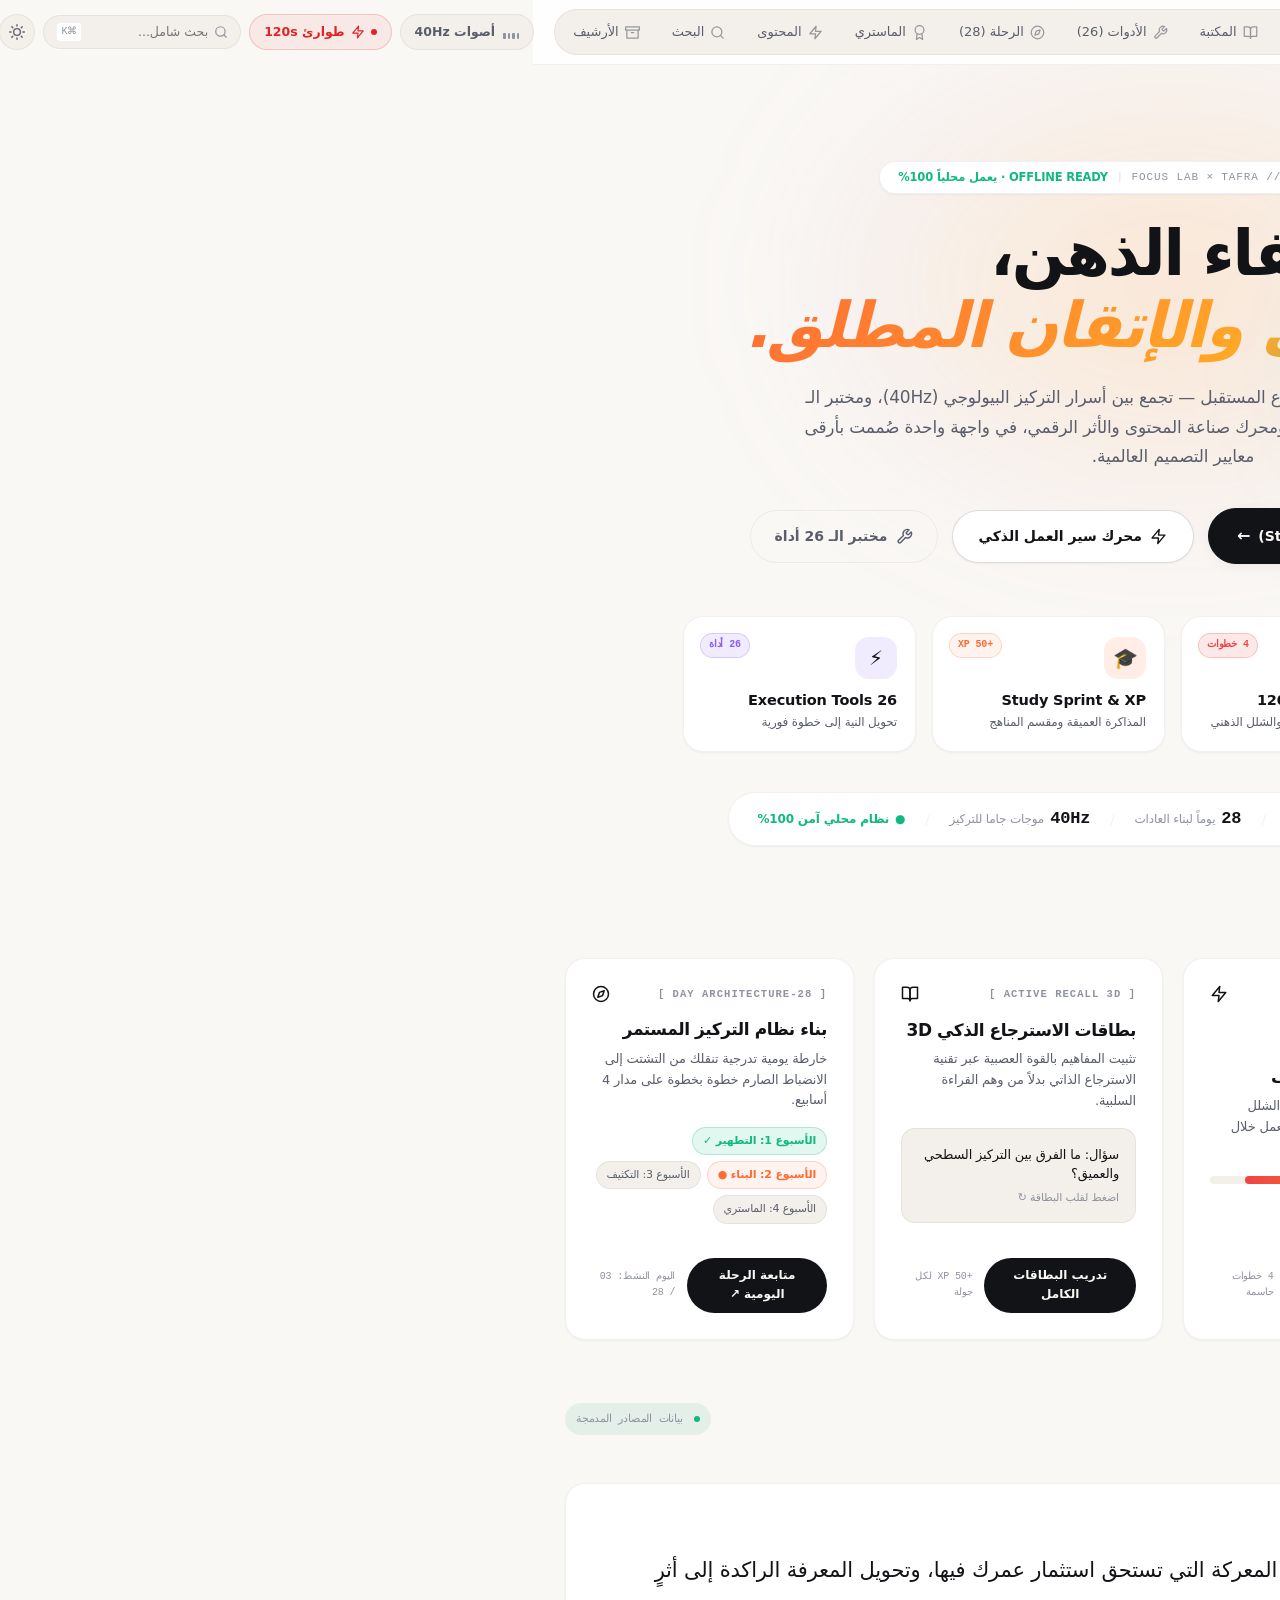
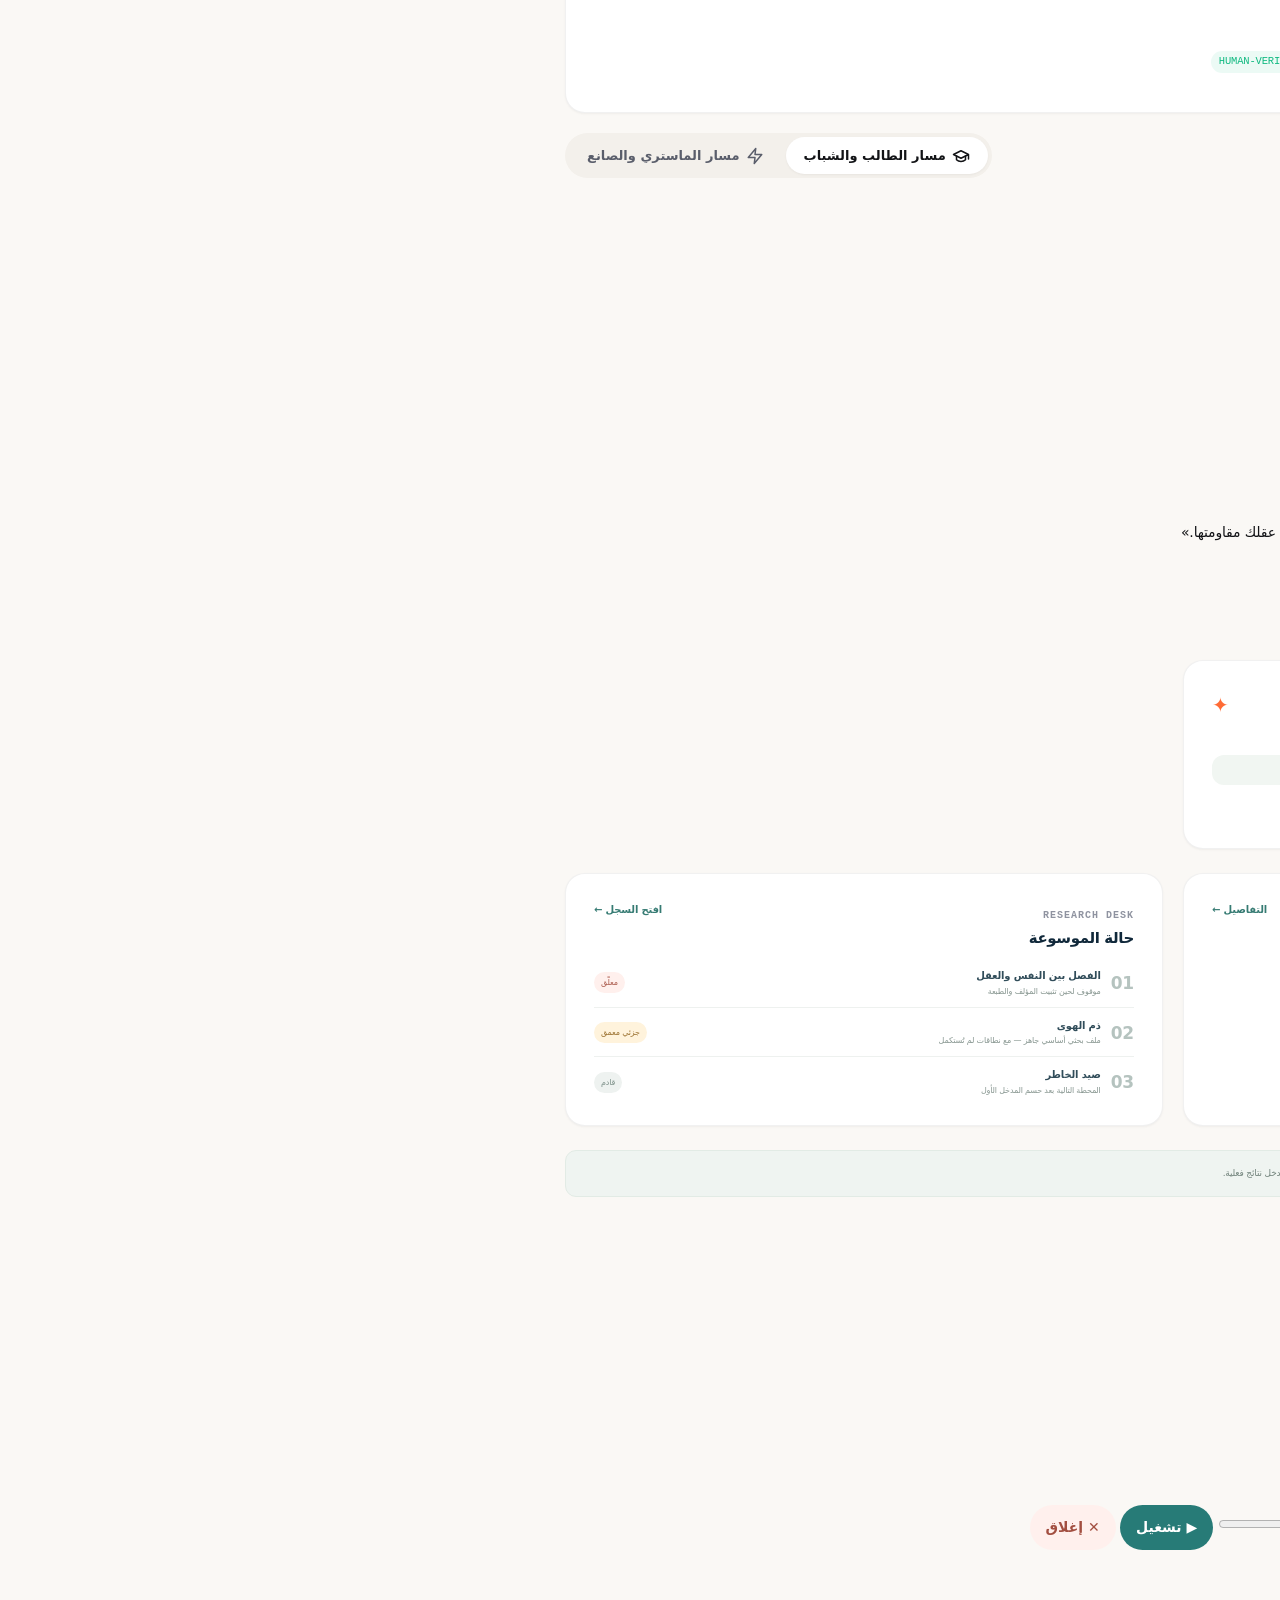
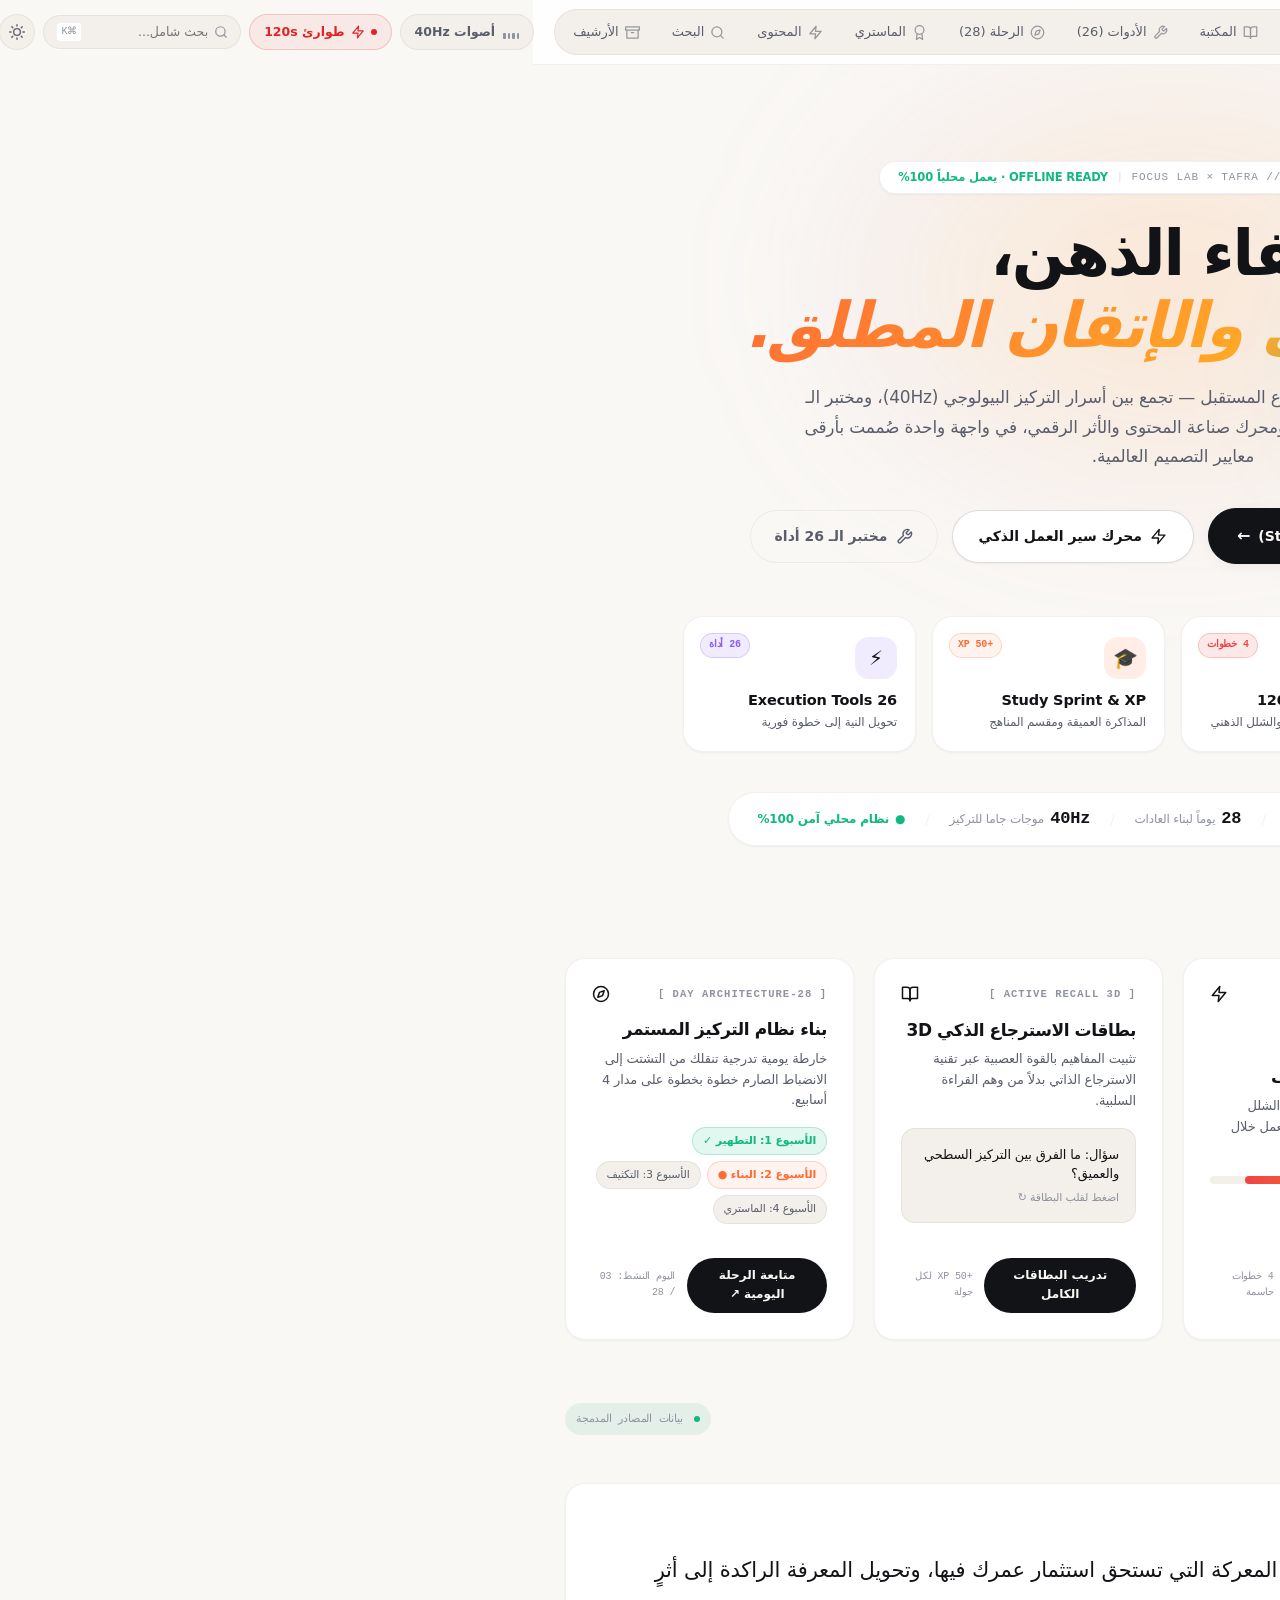
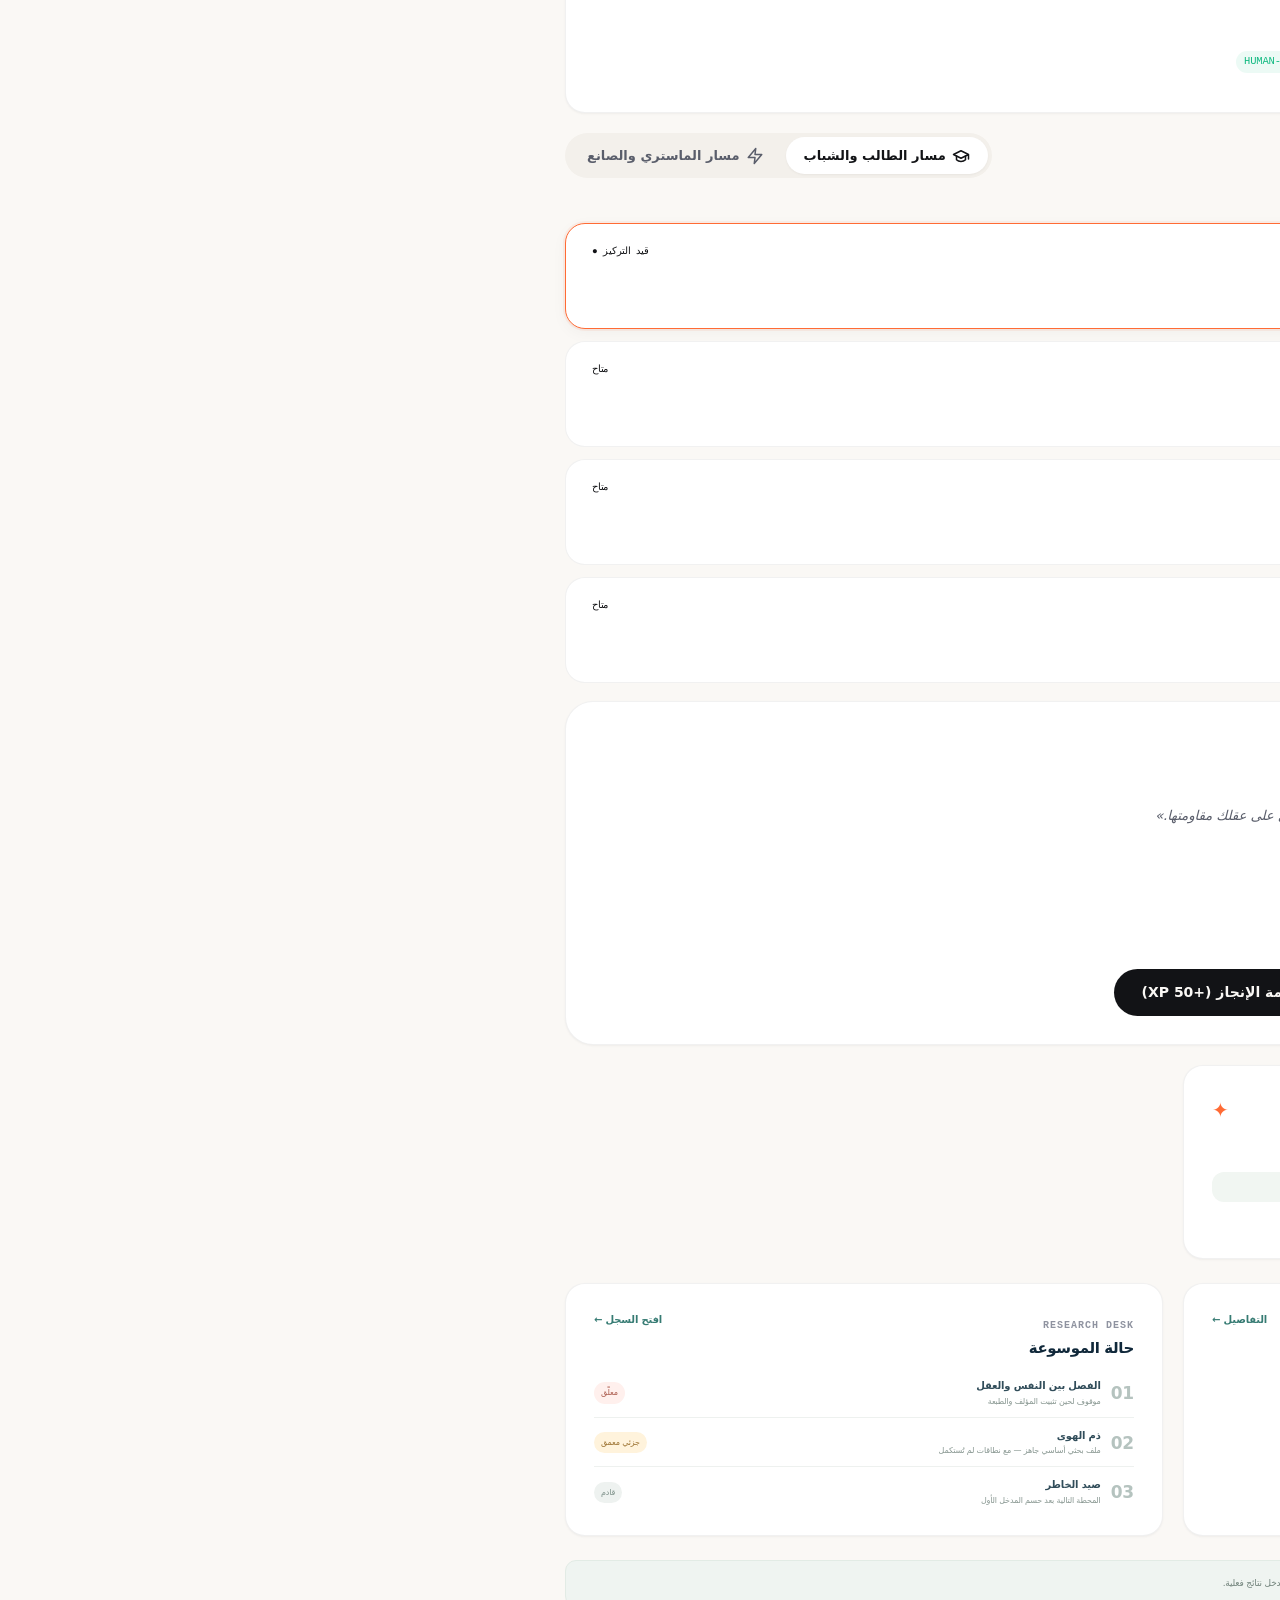
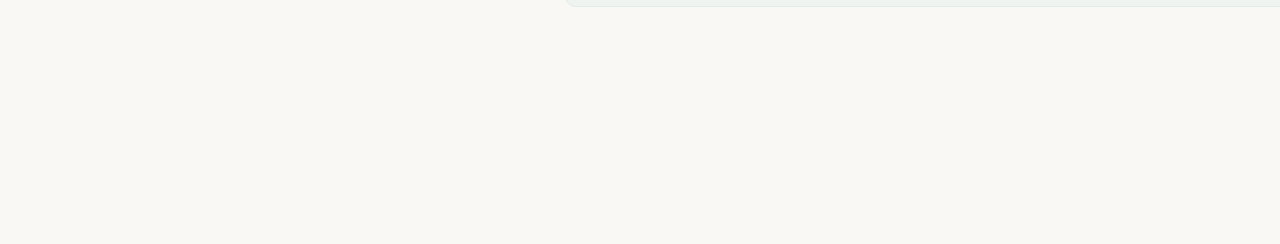
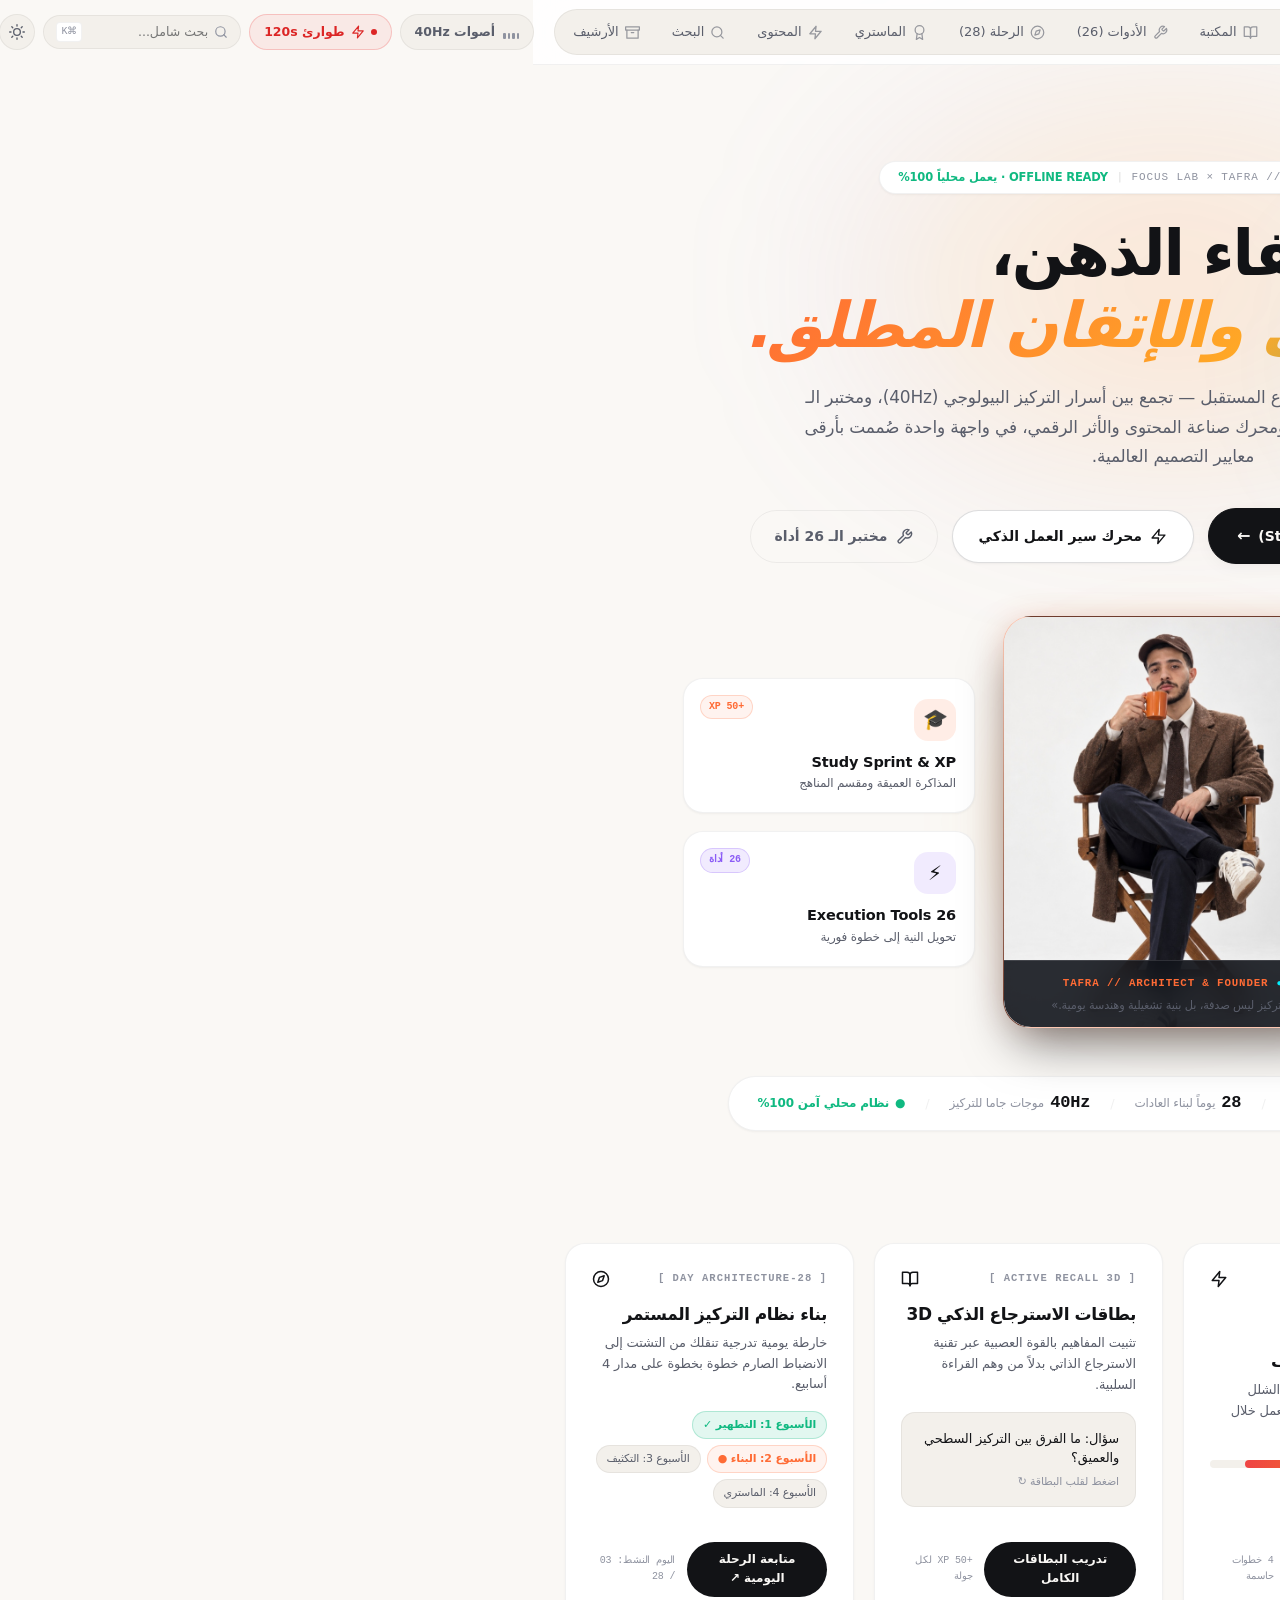
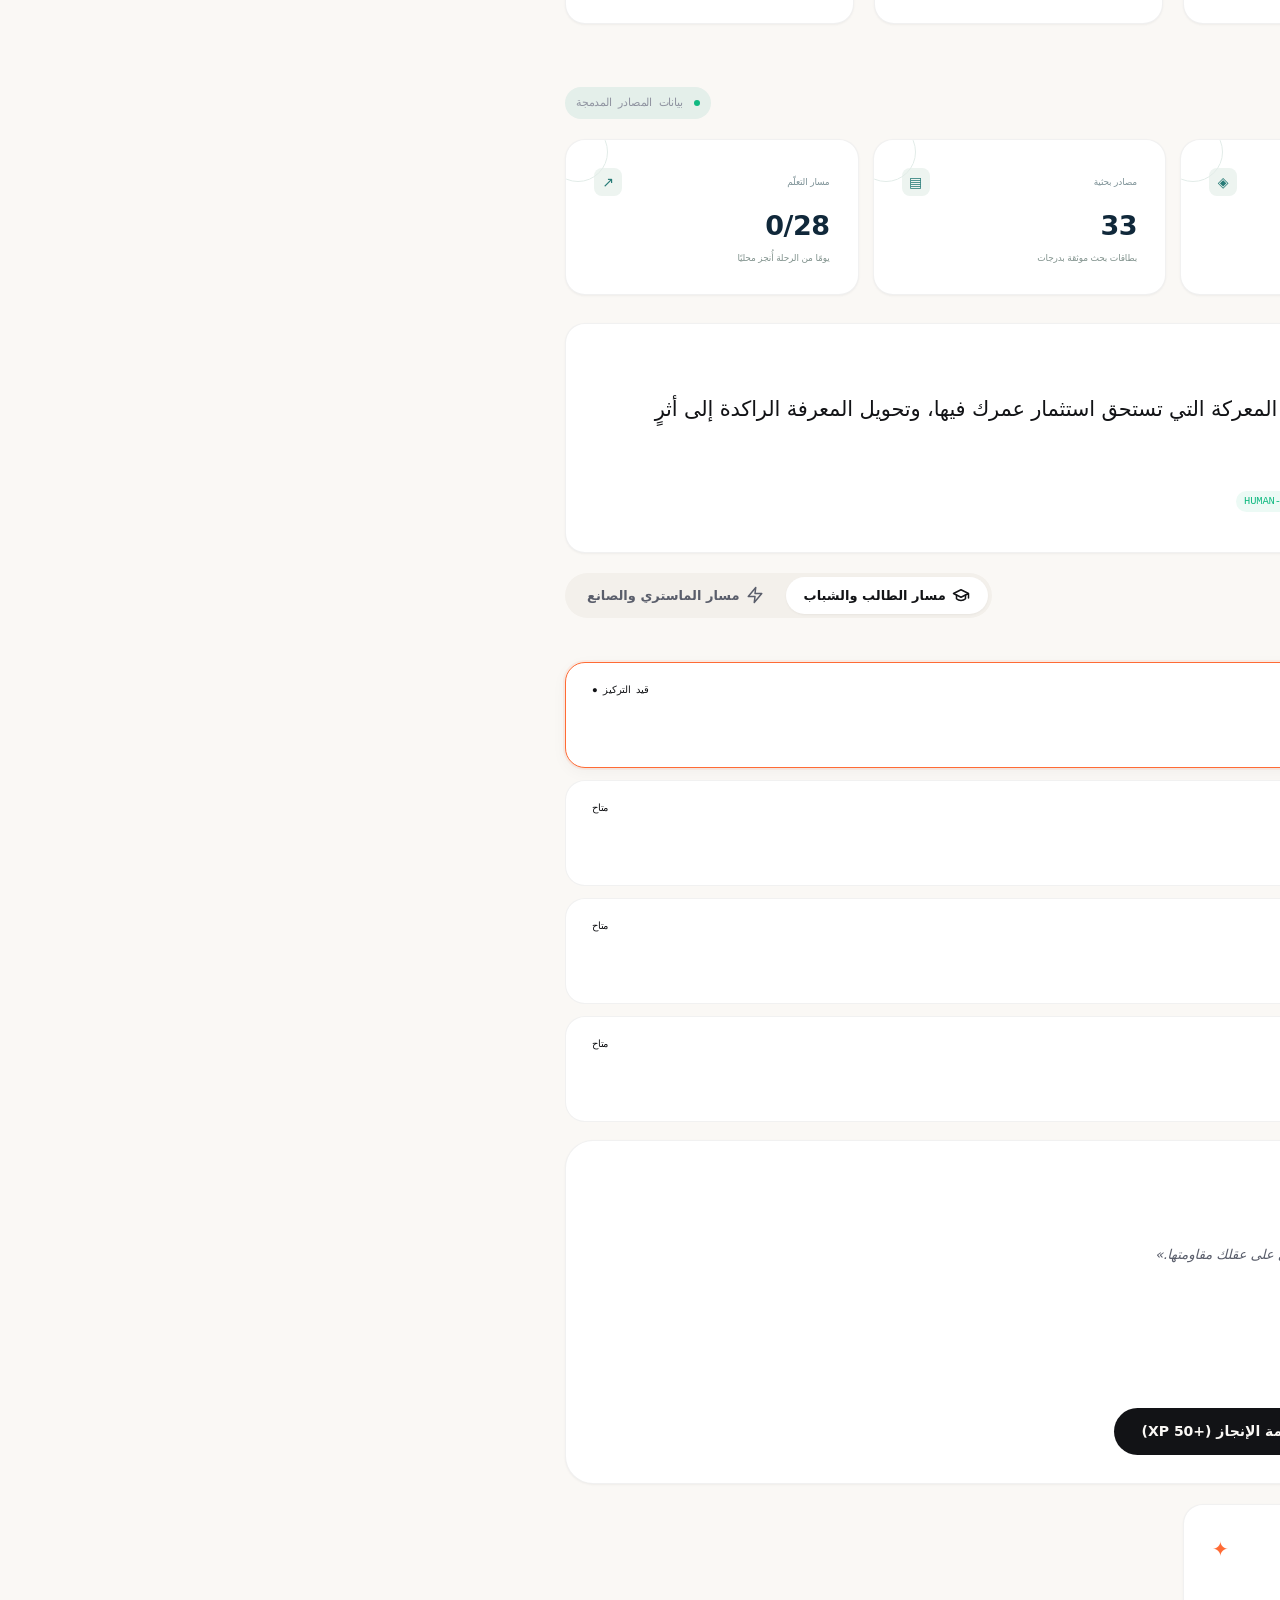
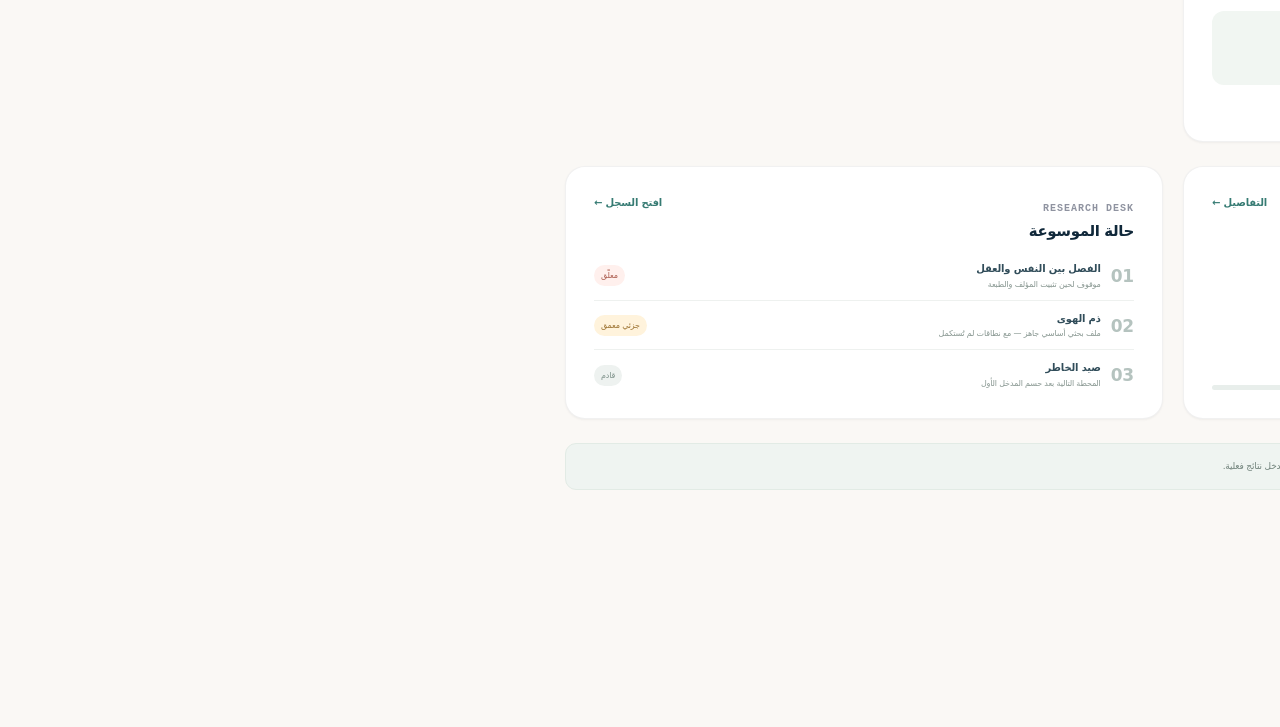
